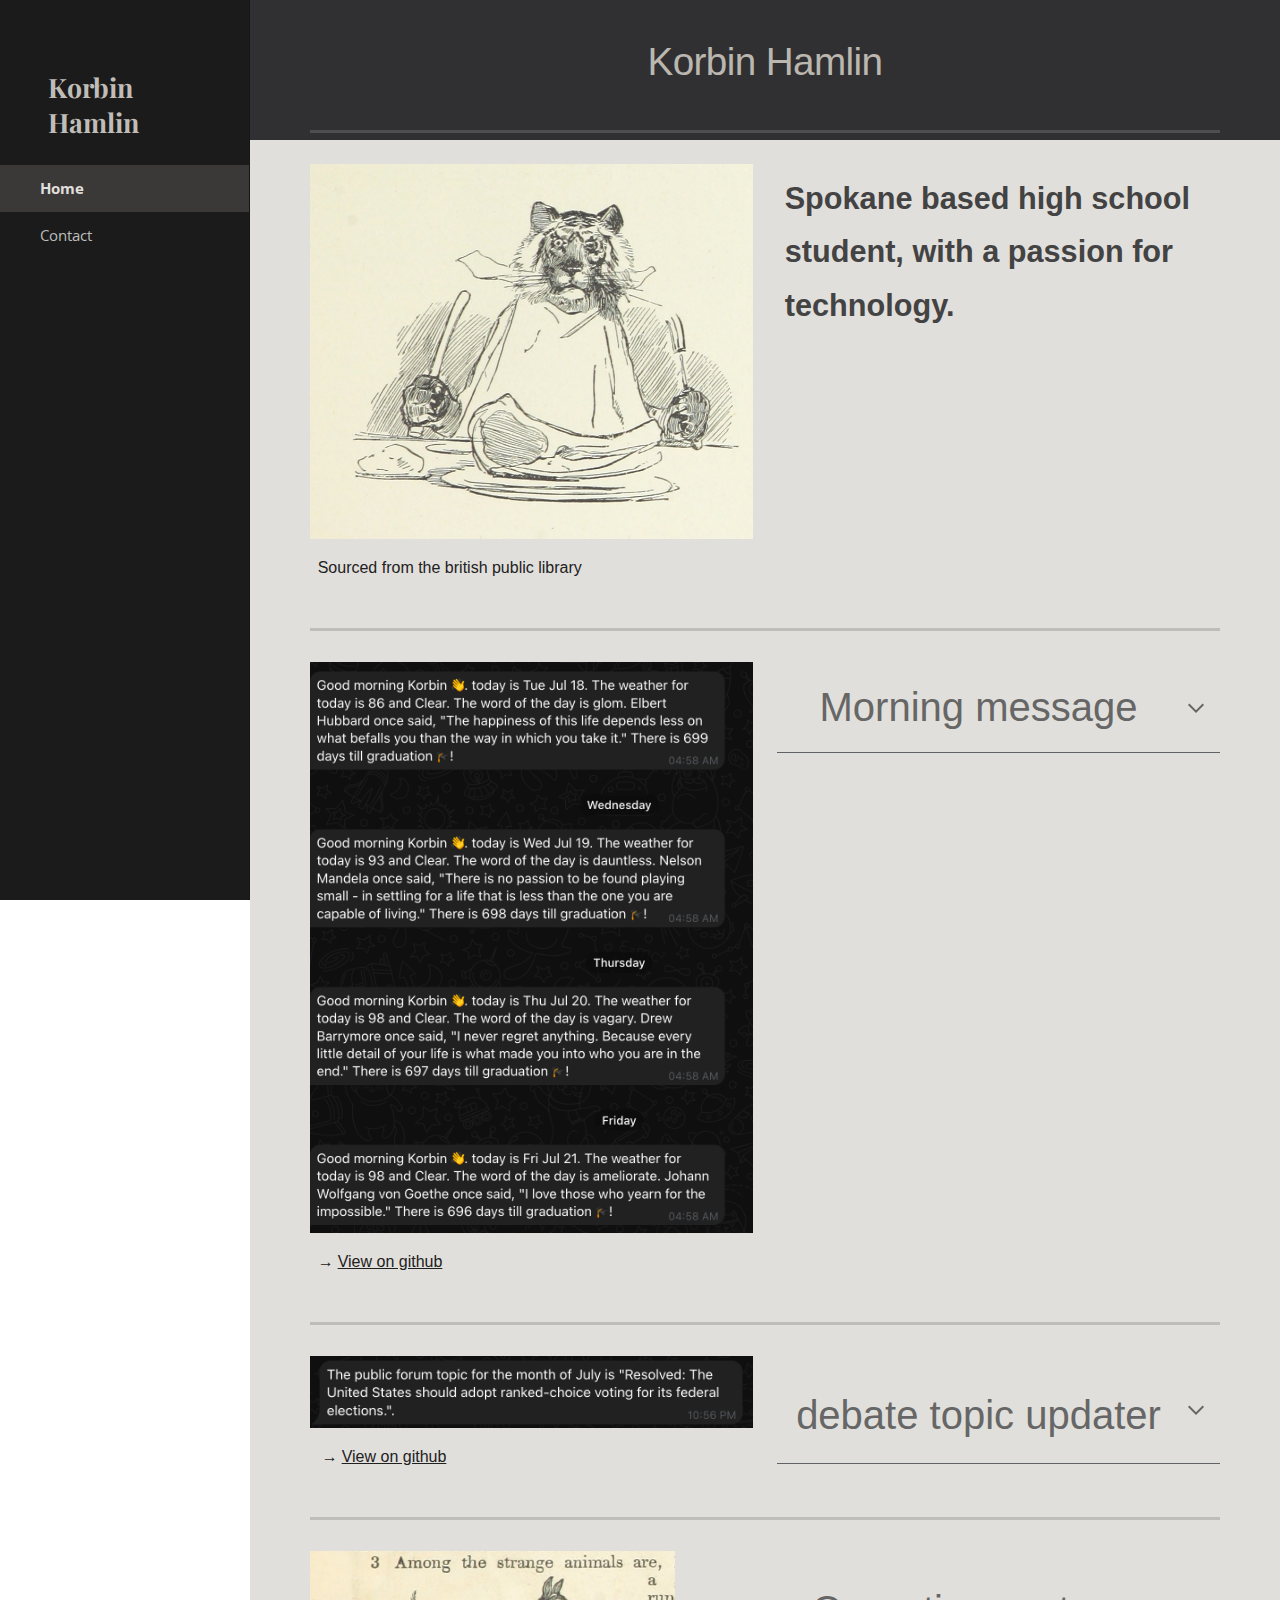
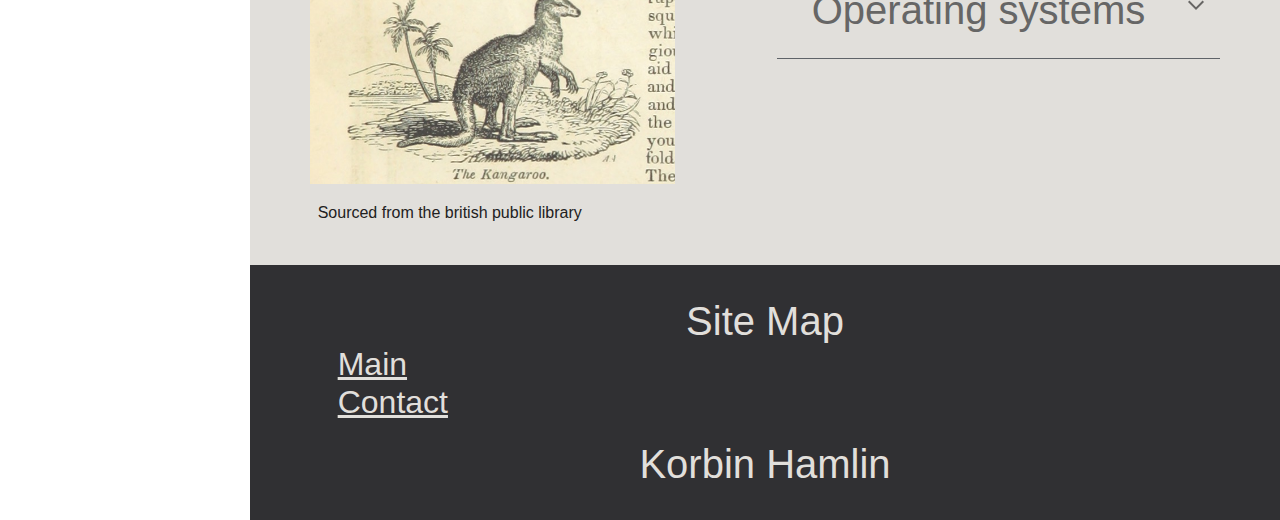
==== index.html @ b3e015a4 "Add files via upload" ====
<!DOCTYPE html><html lang="en"><head><meta charset="utf-8"><script nonce="QkEw50yRFJrj_qGy0PtlRA">var DOCS_timing={}; DOCS_timing['sl']=new Date().getTime();</script><script nonce="QkEw50yRFJrj_qGy0PtlRA">function _DumpException(e) {throw e;}</script><script nonce="QkEw50yRFJrj_qGy0PtlRA">_docs_flag_initialData={"docs-ails":"docs_warm","docs-fwds":"docs_nf","docs-crs":"docs_crs_nfd","docs-fe-re":3,"docs-fl":1,"docs-l1lc":7,"docs-l1lm":"unknown","docs-l2lc":7,"docs-l2lm":"unknown","docs-l2t":0,"docs-lsd":4,"docs-orl":9,"docs-shdn":1,"docs-tfh":"","docs-eett":true,"info_params":{"token":"AHL0AtItfT0dDn32MXlxaCGWWNRprXtDMA:1690255456946"},"docs-eaodwm":false,"docs-easedm":false,"docs-bbmdwm":false,"docs-edatadm":false,"docs-ehldrdm":false,"docs-emhdwm":false,"docs-empdwm":false,"docs-eppdm":false,"docs-erdwm":false,"docs-erspdm":false,"docs-esdodwm":false,"docs-esfdm":false,"docs-escp":false,"docs-euddwm":false,"uls":"{\"langs\":[\"en\"],\"itcs\":[\"en-t-k0-und\",\"en-t-k0-dvorak\",\"en-t-i0-und\",\"en-t-i0-handwrit\",\"zh-t-i0-pinyin\"],\"override\":\"\",\"selected\":\"en-t-k0-und\",\"activated\":false}","customer_type":"ND","scotty_upload_url":"/upload/sites/resumable","docs-net-udmi":500000,"docs-net-udpt":40000,"docs-net-udur":"/upload/blob/sites","docs-net-usud":true,"docs-obsImUrl":"https://ssl.gstatic.com/docs/common/netcheck.gif","docs-efrsde":false,"docs-text-ewf":true,"docs-wfsl":["ca","da","de","en","es","fi","fr","it","nl","no","pt","sv"],"docs-efpsf":true,"docs-ejsfawf":false,"docs-eksfawf":false,"docs-edfn":true,"docs-efpsp":true,"docs-localstore-eidsilfm":false,"docs-ecfdsfj":false,"docs-esreff":false,"docs-ecuach":false,"docs-cclt":2033,"docs-ecci":true,"docs-esi":false,"docs-api-keys":{},"buildLabel":"atari_2023.28-Tue-0500_RC00","docs-show_debug_info":false,"ondlburl":"//docs.google.com","drive_url":"//drive.google.com","app_url":"https://sites.google.com/","docs-itrf":false,"docs-gsmd":"","docs-icdmt":["image/png","image/jpeg"],"docs-mip":50000000,"docs-mif":1000,"docs-msid":32767,"docs-eatt":false,"docs-emid":false,"docs-mib":50000000,"docs-mid":2048,"docs-rid":1024,"docs-sup":"","docs-seu":"https://sites.google.com/d/1aXHJ8-uOlS3ecCoDitO3s403tGswtVCD/edit","docs-crp":"/d/1aXHJ8-uOlS3ecCoDitO3s403tGswtVCD/p/1BcI_AtS8Uqakjz27dVhOncCJAaKJ6njY/takeout","docs-crq":"siteRevision\u003d1\u0026pageRevision\u003d1\u0026token\u003dAOCVETcbVGIMPVsba5jH3te9llx3jSYnrYUsm5YqqpgAKmgOo04_b7WMsU72T0C_EQ5uhSF8EKd0R4lVkr1pIBdkymxyc_4Oh8u4BZAhFTGmlm4g9bJKzcC6kJ6jI8Uk8mQZRZmL62GXOWc%3D\u0026isHead\u003dtrue\u0026placeAllImagesInSiteDir\u003dfalse","docs-ucd":"docs.usercontent.google.com","docs-uptc":["lsrp","noreplica","tam","ntd","ths","ouid","ca","sh","sle","dl","hi","hi_ext","usp","urp","utm_source","utm_medium","utm_campaign","utm_term","utm_content"],"docs-doddn":"","docs-uddn":"","docs-cwsd":"","docs-spdy":false,"xdbcfAllowHostNamePrefix":true,"xdbcfAllowXpc":false,"docs-dbctc":false,"docs-ebctcio":false,"docs-ecid":false,"docs-iror":false,"docs-epq":false,"docs-gsoil":"docs_gsabs","docs-ilbefsd":false,"docs-lbefm":0,"docs-lbesty":0,"docs-thtea":false,"docs-tdc":"[{\"id\":\"0:Basics\",\"name\":\"Basics\",\"deletedIds\":[]},{\"id\":\"0:Brochures\",\"name\":\"Brochures \\u0026 newsletters\",\"deletedIds\":[]},{\"id\":\"0:Calendars\",\"name\":\"Calendars \\u0026 schedules\",\"deletedIds\":[]},{\"id\":\"0:Business\",\"name\":\"Contracts, onboarding, and other forms\",\"deletedIds\":[]},{\"id\":\"0:Finance\",\"name\":\"Finance \\u0026 accounting\",\"deletedIds\":[]},{\"id\":\"0:Letters\",\"name\":\"Letters\",\"deletedIds\":[]},{\"id\":\"0:Reports\",\"name\":\"Reports \\u0026 proposals\",\"deletedIds\":[]},{\"id\":\"0:Planners\",\"name\":\"Trackers\",\"deletedIds\":[]},{\"id\":\"Unparented\",\"name\":\"Uncategorized\",\"deletedIds\":[\"0:NoTemplateCategories\"]}]","docs-ttt":0,"docs-tcdtc":"[]","docs-mtdl":500,"docs-ividtg":false,"docs-tdcp":0,"docs-tdvc":false,"docs-tmbp":false,"docs-hetsdd":false,"docs-hetsdiaow":false,"docs-edt":true,"docs-tintd":false,"docs-tafl":true,"docs-erdiiv":false,"docs-eqspdc":false,"docs-ecei":false,"docs-acap":["docs.security.access_capabilities",1,1,1,1,1,1,1,1,1,1,1,1,1,1,1,0,1,1,0,0,0,0,0],"docs-ci":"1aXHJ8-uOlS3ecCoDitO3s403tGswtVCD","docs-eccfs":false,"docs-eefufd":false,"docs-eco":false,"docs-ndt":"Untitled site","docs-prn":"Google Sites","docs-een":false,"docos-enmafo":false,"docs-as":"","docs-etdimo":false,"docs-mdck":"","docs-mriim":1800000,"docs-eccbs":false,"docs-rlmp":true,"docs-mmpt":9000,"docs-erd":false,"docs-erfar":false,"docs-ensb":false,"docs-ddts":false,"docs-uootuns":false,"docs-amawso":false,"docs-ofmpp":false,"docs-anlpfdo":false,"docs-eslars":true,"docs-eem":false,"docs-phe":"","docs-glu":"","docs-wsu":"","docs-wsup":"","docs-sccfo":"PROD","docs-edim":false,"docs-fse":"","docs-eispbsf":false,"docs-pid":"112117348941214546216","docs-eedmlf":false,"docs-emmda":false,"docs-ricocpb":false,"docs-rdowr":false,"docs-effnp":false,"docs-cttmtbr":0,"docs-eaaswoc":false,"docs-edlo":false,"docs-cttmteq":0,"docos-edces":false,"docs-dec":false,"docs-eiasrpu":false,"docs-ectt":false,"docs-ebbouf":false,"docs-ecgd":false,"docs-pcfloc":false,"docs-dsps":false,"docs-hft":"","docs-ececs":false,"docs-ecurf":false,"docs-efsii":false,"docs-elcfd":false,"docs-edmitm":false,"docs-enjec":false,"server_time_ms":1690255456949,"gaia_session_id":"","app-bc":"#3f51b5","enable_iframed_embed_api":false,"docs-isb":false,"docs-agdc":false,"docs-anddc":true,"docs-adndldc":false,"docs-dhnap":"sites.google.com","docs-ds":"https","docs-clibs":1,"docs-cirts":0,"docs-cide":true,"docs-cn":"","docs-dprfo":false,"docs-ddt":"","docs-dom":false,"docs-epbqbl":true,"docs-ecer":false,"docs-ecir":true,"docs-ecssl":false,"docs-ecssi":false,"docs-ecped":false,"docs-ecprgba":false,"docos-ectc":false,"docs-ecccer":false,"docs-eccc":true,"docs-edpq":false,"docs-edamc":false,"docs-edomic":false,"docos-eddltc":true,"docos-edcab":true,"docs-eddm":false,"docos-edii":false,"docs-edsi":false,"kix-edrat":false,"kix-edratv2":false,"docs-eehlb":false,"docs-reiie":true,"docs-efnpi":false,"docs-fwd":false,"docs-eibu":true,"docs-eibs":true,"docs-eiecr":true,"docs-eimlfh":false,"docs-eiemu":false,"docs-eipce":false,"docs-eir":false,"docs-eksdm":false,"docs-elds":false,"docs-emp":false,"docs-emv2":false,"docs-eoso":true,"docs-epmi":false,"docs-eph":false,"docs-epat":true,"docs-net-erseh":false,"docs-ersd":false,"docs-esbws":false,"docs-eswwu":false,"docs-eszks":false,"docs-ete":false,"docs-eud":false,"docs-euqbp":false,"docs-eusca":false,"docs-edmrummi":false,"docs-ekwb":false,"docs-ewep":false,"docs-ewlip":false,"docs-extcd":false,"docs-net-ehfeb":false,"docs-hcwidu":true,"docs-ipmmp":true,"docs-ipuv":true,"docs-tdd":false,"docs-plimif":20.0,"docs-rgifem":true,"docs-sptm":true,"docs-ssi":false,"docs-eslin":false,"docs-uoci":"","docs-wia":"MORE_ICONS","docs-fsu":"www.google.com/tools/feedback","docs-gth":"","docs-ndsom":[],"docs-dm":"application/vnd.google-apps.drive-sdk.897606708560","docs-sdsom":[],"docs-po":"https://sites.google.com","docs-to":"https://sites.google.com","docs-egit":false,"opmbs":50000000,"opmpd":7071,"opbu":"https://docs.google.com/picker","docs-pe":1,"opru":"https://sites.google.com/relay.html","opdu":true,"ophi":"atari","opst":"","opuci":"","docs-eopiiv2":true,"projector_base_url":"//drive.google.com","docs-drk":[],"docs-erkpp":false,"docs-erkfsu":true,"docs-pn":191,"docs-ct":"s","docs-rn":619139189,"docs-idu":false,"docs-cpv":1,"docs-hecud":false,"docs-heoi":false,"docs-urouih":false,"docs-alu":"https://myaccount.google.com/language","docs-hue":"totorocorgi2007@gmail.com","docs-ect":true,"docs-cpks":["[\"23332d9e08782d5d\",\"AAVFbsF9wasE3tgvfuKuEt10leoGagv8Hz8fsT5HT6oqQHa9COcIOUhr6Yr5xqY/iZMjwQnHzcm3\"]","[\"4a16dba14db666dc\",\"AK2fzyDgrSN48/Npy2ipbykDK5tC63qMjs6xfp0+vssyH0dzJGVJXdrnHWFYmfmVgeYH0Uf74gzj\"]"],"docs-hasid":"Sites","docs-hdod":"sites.google.com","docs-ceil":true,"docs-eflh":false,"docs-ehci":false,"docs-hdck":"AIzaSyCF97XfLoejM9NhWDAZeOcjC6kOEsEmv6A","docs-hucs":true,"docs-hufcm":false,"docs-hunca":false,"docs-cbrs":50,"docs-caru":"https://clients6.google.com","docs-cbau":"https://drive.google.com","docs-cfru":"https://lh3.google.com","docs-ctak":"AIzaSyAWGrfCCr7albM3lmCc937gx4uIphbpeKQ","docs-cgav":0,"docs-cci":2,"docs-gap":"/drive/v2internal","jobset":"prod","docs-nad":"sites.google.com","docs-ccwt":80,"docs-epcc":false,"docs-ut":0,"docs-sol":false,"docs-dvs":1,"docs-dac":1,"docs-ilbrc":true,"docs-dlpe":false,"docs-eirj":false,"docs-erre":true,"docs-epvh":true,"docs-erfm":true,"enable_omnibox":true,"docs-eqam":false,"docs-euaool":false,"docs-eua":false,"docs-ebfgf":false,"docs-uahnt":"","docs-esap":true,"docs-efib":false,"docs-se":false,"docs-eaa":true,"docs-eaaw":false,"docs-eecs":false,"docs-eisib":true,"docs-emtr":false,"docs-dafjera":false,"docs-daflia":false,"docs-dafgfma":false,"docs-fta-fnrhci":false,"docs-essu":true,"atari-emtpr":false,"atari-ebidm":true,"atari-ebids":true,"atari-edtm":true,"atari-eibrm":false,"atari-ectm":false,"atari-ects":false,"atari-ebam":true,"docs-text-elei":false,"docs-text-usc":true,"atari-bae":true,"docs-text-emmkc":false,"docs-text-etsrdpn":false,"docs-text-etsrds":false,"docs-text-erdfs":false,"docs-text-encps":false,"docs-text-endes":false,"docs-text-etocls":false,"docs-text-escpv":false,"docs-text-efts":false,"docs-text-ecfs":false,"docs-text-evs":false,"docs-text-echs":false,"docs-text-eessips":false,"docs-text-eesss":false,"docs-text-edctzs":false,"docs-text-eetxpc":false,"docs-text-eetxp":false,"docs-text-lns":false,"docs-text-edhcfs":false,"docs-text-ertkmcp":true,"docs-text-ettctvs":false,"docs-text-etb":false,"docs-text-esbefr":false,"docs-text-ipi":false,"docs-etshc":false,"docs-text-tbcb":2.0E7,"docs-text-ftls":true,"docs-efsmsdl":false,"docs-euoftm":false,"docs-text-etof":false,"docs-etbe":false,"docs-text-ehlb":false,"docs-text-epa":true,"docs-text-ecls":true,"docs-text-dwit":false,"docs-text-enbcr":false,"docs-text-svofc":false,"atari-ofdu":"https://docs.google.com/picker?protocol\u003dgadgets\u0026parent\u003dhttps://sites.google.com/relay.html\u0026hostId\u003datari-fonts\u0026title\u003dFonts\u0026hl\u003den\u0026newDriveView\u003dtrue\u0026origin\u003dhttps://sites.google.com\u0026navHidden\u003dtrue\u0026multiselectEnabled\u003dtrue\u0026selectButtonLabel\u003dOK\u0026nav\u003d((%22fonts%22))","atari-jefp":"/_/jserror","enable_csi":false,"csi_service_name":"","docs-jepp":"/_","docs-fpid":104240,"docs-enable_feedback_svg":true,"docs-hauc":true,"docs-huogmb":true,"docs-eeii":false,"docs-eldi":false,"docs-dli":false,"docs-liap":"/logImpressions","ilcm":{"eui":"AHKXmL3B60c2k-9nIpOmKRIquNh5qwSiaP7LIPmHSDCFK4IPq_9p3N632KFAN_wCG7AR0xG_x0-x","je":1,"sstu":1690255456956692,"si":"COTh3aD0qIADFSHQSgAdx6EFBw","gsc":null,"ei":[5703839,5704621,5706832,5706836,5707711,5724153,5734412,5735806,5737254,5737800,5738529,5740814,5743124,5746992,5747261,5748029,5751766,5752694,5753329,5754229,5758823,5760348,5762259,5764268,5765551,5766777,5767851,5770435,5773678,5774094,5774347,5774852,5776517,5776917,5777194,5783801,5784987,5788745,5791782,5792684,5796152,14101306,14101502,14101510,14101534,48966122,49372443,49375322,49376001,49378889,49451559,49453045,49453794,49472071,49512373,49612431,49622831,49623181,49624080,49644023,49687383,49703408,49765382,49816165,49822929,49823172,49824163,49839579,49842863,49924714,49926261,49979666,50082748,50095767,50109706,50127540,50166959,50168315,50266230,50291080,50293696,50297084,50320300,50322323,50347762,50360904,50458175,50468101,50492350,50520321,50533184,50554493,50580252,50601673,50606355,70977028,71024178,71080592,71085249,71086402,71102122,71151640],"crc":0,"cvi":[]},"docs-ccdil":false,"docs-eil":true,"docs-eoi":false,"docs-ema":true,"docs-emi":true,"docs-eeytpgc":true,"docs-feytpgc":false,"docs-nrfd":false,"docs-nrfdm2":false,"docs-efypr":true,"docs-eyprp":true,"docs-dcr":false,"docs-saww":false,"docs-eytpgcv":0,"docs-jscb":false}; _docs_flag_cek='Qmfi6rLI29KO0va2asO9dg\x3d\x3d'; if (window['DOCS_timing']) {DOCS_timing['ifdld']=new Date().getTime();}</script><meta name="viewport" content="width=device-width, initial-scale=1"><meta http-equiv="X-UA-Compatible" content="IE=edge"><meta name="referrer" content="strict-origin-when-cross-origin"><link rel="icon" href="https://ssl.gstatic.com/atari/images/public/favicon.ico"><meta name="robots" content="noindex"><link href="https://fonts.googleapis.com/css?family=Playfair%20Display%3A400%2C700%2C900%7COpen%20Sans%3A400%2C400italic%2C600%2C600italic%2C700%2C700italic&display=swap" rel="stylesheet" nonce="X_4CCI9vH0y_tRNvkrFloA"><link href="https://fonts.googleapis.com/css?family=Google+Sans_old:400,500|Roboto:300,400,500,700|Source+Code+Pro:400,700&display=swap" rel="stylesheet" nonce="X_4CCI9vH0y_tRNvkrFloA"><style nonce="X_4CCI9vH0y_tRNvkrFloA">@media only screen and (max-width: 479px){.puwcIf{font-size: 20.0pt;}}@media only screen and (min-width: 480px) and (max-width: 767px){.puwcIf{font-size: 22.0pt;}}@media only screen and (min-width: 768px) and (max-width: 1279px){.puwcIf{font-size: 24.0pt;}}@media only screen and (min-width: 1280px){.puwcIf{font-size: 24.0pt;}}@media only screen and (max-width: 479px){.Rn3Z1b{font-size: 23.0pt;}}@media only screen and (min-width: 480px) and (max-width: 767px){.Rn3Z1b{font-size: 27.0pt;}}@media only screen and (min-width: 768px) and (max-width: 1279px){.Rn3Z1b{font-size: 30.0pt;}}@media only screen and (min-width: 1280px){.Rn3Z1b{font-size: 30.0pt;}}@media only screen and (max-width: 479px){.jwAKzb{font-size: 19.0pt;}}@media only screen and (min-width: 480px) and (max-width: 767px){.jwAKzb{font-size: 21.0pt;}}@media only screen and (min-width: 768px) and (max-width: 1279px){.jwAKzb{font-size: 23.0pt;}}@media only screen and (min-width: 1280px){.jwAKzb{font-size: 23.0pt;}}@media only screen and (max-width: 479px){.ZA9Nm{font-size: 19.0pt;}}@media only screen and (min-width: 480px) and (max-width: 767px){.ZA9Nm{font-size: 21.0pt;}}@media only screen and (min-width: 768px) and (max-width: 1279px){.ZA9Nm{font-size: 22.0pt;}}@media only screen and (min-width: 1280px){.ZA9Nm{font-size: 22.0pt;}}</style><style nonce="X_4CCI9vH0y_tRNvkrFloA">.VIpgJd-TzA9Ye-eEGnhe{position:relative;display:-moz-inline-box;display:inline-block}* html .VIpgJd-TzA9Ye-eEGnhe{display:inline}*:first-child+html .VIpgJd-TzA9Ye-eEGnhe{display:inline}/*! normalize.css v2.1.1 | MIT License | git.io/normalize */article,aside,details,figcaption,figure,footer,header,hgroup,main,nav,section,summary{display:block}audio,canvas,video{display:inline-block}audio:not([controls]){display:none;height:0}[hidden]{display:none}html{font-family:sans-serif;-ms-text-size-adjust:100%;-webkit-text-size-adjust:100%}body{margin:0}a:focus{outline:thin dotted}a:active,a:hover{outline:0}h1{font-size:2em;margin:.67em 0}abbr[title]{border-bottom:1px dotted}b,strong{font-weight:bold}dfn{font-style:italic}hr{box-sizing:content-box;height:0}mark{background:#ff0;color:#000}code,kbd,pre,samp{font-family:monospace,serif;font-size:1em}pre{white-space:pre-wrap}q{quotes:"\201C" "\201D" "\2018" "\2019"}small{font-size:80%}sub,sup{font-size:75%;line-height:0;position:relative;vertical-align:baseline}sup{top:-.5em}sub{bottom:-.25em}img{border:0}svg:not(:root){overflow:hidden}figure{margin:0}fieldset{border:1px solid #c0c0c0;margin:0 2px;padding:.35em .625em .75em}legend{border:0;padding:0}button,input,select,textarea{font-family:inherit;font-size:100%;margin:0}button,input{line-height:normal}button,select{text-transform:none}button,html input[type="button"],input[type="reset"],input[type="submit"]{-webkit-appearance:button;cursor:pointer}button[disabled],html input[disabled]{cursor:default}input[type="checkbox"],input[type="radio"]{box-sizing:border-box;padding:0}input[type="search"]{-webkit-appearance:textfield;box-sizing:content-box}input[type="search"]::-webkit-search-cancel-button,input[type="search"]::-webkit-search-decoration{-webkit-appearance:none}button::-moz-focus-inner,input::-moz-focus-inner{border:0;padding:0}textarea{overflow:auto;vertical-align:top}table{border-collapse:collapse;border-spacing:0}group,row,tile{display:block}.XKSfm-Sx9Kwc,.XKSfm-Sx9Kwc-xJ5Hnf{z-index:110}.kcE5c{--mdc-dialog-z-index:5000!important}html{height:100%}body{height:100%;padding:0}.fktJzd *,.fktJzd *:before,.fktJzd *:after{-webkit-box-sizing:border-box;-webkit-box-sizing:border-box;box-sizing:border-box}.LS81yb,.oKdM2c{width:100%;margin-top:0;margin-bottom:0;max-width:1280px;*zoom:1}.LS81yb{padding-left:5px;padding-right:5px}.JNdkSc,.jXK9ad,.oaCj6d{-webkit-box-sizing:border-box;box-sizing:border-box;display:inline-block;padding-left:0;padding-right:0;position:relative;vertical-align:top;width:100%}.jXK9ad-SmKAyb{width:100%}.vB4mjb{-webkit-box-align:center;-webkit-align-items:center;align-items:center;height:64px;display:-webkit-box;display:-webkit-flex;display:flex;-webkit-box-pack:center;-webkit-justify-content:center;justify-content:center;padding:0 12px;width:100%}.jCzMm{overflow:hidden;overflow-wrap:break-word}@media only screen and (max-width:479px){.vB4mjb{height:48px;padding:0 6px}.vB4mjb.phf0q{-webkit-box-orient:vertical;-webkit-box-direction:normal;-webkit-flex-direction:column;flex-direction:column;height:96px}.jCzMm{margin-top:4px;margin-bottom:12px;overflow:hidden;text-align:center;text-overflow:ellipsis;white-space:nowrap;width:100%}.vKRmoe{margin-bottom:8px}.vB4mjb .vKRmoe{padding-left:0}}.vKRmoe{display:-webkit-box;display:-webkit-flex;display:flex;padding-left:23px}.cc0d9d{-webkit-box-flex:0;-webkit-flex:0;flex:0;position:relative;margin-top:10px;display:-webkit-box;display:-webkit-flex;display:flex;-webkit-box-orient:horizontal;-webkit-box-direction:normal;-webkit-flex-direction:row;flex-direction:row;-webkit-box-pack:center;-webkit-justify-content:center;justify-content:center;-webkit-box-align:center;-webkit-align-items:center;align-items:center}.ZbQFKd{height:10px;width:10px;margin:0 4px;background-color:rgb(189,193,198);border-radius:50%;display:inline-block;-webkit-transition:background-color .6s ease,width .4s ease-in-out,height .4s ease-in-out;transition:background-color .6s ease,width .4s ease-in-out,height .4s ease-in-out}.ZbQFKd.iBBDgd{height:0;width:0;margin:0}.ZbQFKd.qIwn1b{height:8px;width:8px}.ZbQFKd.kshb5{height:6px;width:6px}.dVFkob{-webkit-box-flex:0;-webkit-flex:0 1 1.2em;flex:0 1 1.2em;height:1.2em;overflow:hidden;padding:0 8px;text-align:center;display:-webkit-box;display:-webkit-flex;display:flex;-webkit-box-pack:center;-webkit-justify-content:center;justify-content:center;-webkit-box-orient:vertical;-webkit-box-direction:normal;-webkit-flex-direction:column;flex-direction:column;margin-top:10px;position:relative;font-size:9pt}.Ecdcnc{overflow:hidden;position:relative;text-overflow:ellipsis;white-space:nowrap}.L6cTce{display:none!important}::-webkit-scrollbar{height:16px;overflow:visible;width:16px}::-webkit-scrollbar-button{height:0;width:0}::-webkit-scrollbar-track{background-clip:padding-box;border:solid transparent;border-width:0 0 0 4px}::-webkit-scrollbar-track:horizontal{border-width:4px 0 0}::-webkit-scrollbar-track:hover{background-color:rgba(0,0,0,.05);-webkit-box-shadow:inset 1px 0 0 rgba(0,0,0,.1);box-shadow:inset 1px 0 0 rgba(0,0,0,.1)}::-webkit-scrollbar-track:horizontal:hover{-webkit-box-shadow:inset 0 1px 0 rgba(0,0,0,.1);box-shadow:inset 0 1px 0 rgba(0,0,0,.1)}::-webkit-scrollbar-track:active{background-color:rgba(0,0,0,.05);-webkit-box-shadow:inset 1px 0 0 rgba(0,0,0,.14),inset -1px 0 0 rgba(0,0,0,.07);box-shadow:inset 1px 0 0 rgba(0,0,0,.14),inset -1px 0 0 rgba(0,0,0,.07)}::-webkit-scrollbar-track:horizontal:active{-webkit-box-shadow:inset 0 1px 0 rgba(0,0,0,.14),inset 0 -1px 0 rgba(0,0,0,.07);box-shadow:inset 0 1px 0 rgba(0,0,0,.14),inset 0 -1px 0 rgba(0,0,0,.07)}.tk3N6e-qrhCuc-to915::-webkit-scrollbar-track:hover{background-color:rgba(255,255,255,.1);-webkit-box-shadow:inset 1px 0 0 rgba(255,255,255,.2);box-shadow:inset 1px 0 0 rgba(255,255,255,.2)}.tk3N6e-qrhCuc-to915::-webkit-scrollbar-track:horizontal:hover{-webkit-box-shadow:inset 0 1px 0 rgba(255,255,255,.2);box-shadow:inset 0 1px 0 rgba(255,255,255,.2)}.tk3N6e-qrhCuc-to915::-webkit-scrollbar-track:active{background-color:rgba(255,255,255,.1);-webkit-box-shadow:inset 1px 0 0 rgba(255,255,255,.25),inset -1px 0 0 rgba(255,255,255,.15);box-shadow:inset 1px 0 0 rgba(255,255,255,.25),inset -1px 0 0 rgba(255,255,255,.15)}.tk3N6e-qrhCuc-to915::-webkit-scrollbar-track:horizontal:active{-webkit-box-shadow:inset 0 1px 0 rgba(255,255,255,.25),inset 0 -1px 0 rgba(255,255,255,.15);box-shadow:inset 0 1px 0 rgba(255,255,255,.25),inset 0 -1px 0 rgba(255,255,255,.15)}::-webkit-scrollbar-thumb{background-color:rgba(0,0,0,.2);background-clip:padding-box;border:solid transparent;border-width:1px 1px 1px 6px;min-height:28px;padding:100px 0 0;-webkit-box-shadow:inset 1px 1px 0 rgba(0,0,0,.1),inset 0 -1px 0 rgba(0,0,0,.07);box-shadow:inset 1px 1px 0 rgba(0,0,0,.1),inset 0 -1px 0 rgba(0,0,0,.07)}::-webkit-scrollbar-thumb:horizontal{border-width:6px 1px 1px;padding:0 0 0 100px;-webkit-box-shadow:inset 1px 1px 0 rgba(0,0,0,.1),inset -1px 0 0 rgba(0,0,0,.07);box-shadow:inset 1px 1px 0 rgba(0,0,0,.1),inset -1px 0 0 rgba(0,0,0,.07)}::-webkit-scrollbar-thumb:hover{background-color:rgba(0,0,0,.4);-webkit-box-shadow:inset 1px 1px 1px rgba(0,0,0,.25);box-shadow:inset 1px 1px 1px rgba(0,0,0,.25)}::-webkit-scrollbar-thumb:active{background-color:rgba(0,0,0,.5);-webkit-box-shadow:inset 1px 1px 3px rgba(0,0,0,.35);box-shadow:inset 1px 1px 3px rgba(0,0,0,.35)}.tk3N6e-qrhCuc-to915::-webkit-scrollbar-thumb{background-color:rgba(255,255,255,.3);-webkit-box-shadow:inset 1px 1px 0 rgba(255,255,255,.15),inset 0 -1px 0 rgba(255,255,255,.1);box-shadow:inset 1px 1px 0 rgba(255,255,255,.15),inset 0 -1px 0 rgba(255,255,255,.1)}.tk3N6e-qrhCuc-to915::-webkit-scrollbar-thumb:horizontal{-webkit-box-shadow:inset 1px 1px 0 rgba(255,255,255,.15),inset -1px 0 0 rgba(255,255,255,.1);box-shadow:inset 1px 1px 0 rgba(255,255,255,.15),inset -1px 0 0 rgba(255,255,255,.1)}.tk3N6e-qrhCuc-to915::-webkit-scrollbar-thumb:hover{background-color:rgba(255,255,255,.6);-webkit-box-shadow:inset 1px 1px 1px rgba(255,255,255,.37);box-shadow:inset 1px 1px 1px rgba(255,255,255,.37)}.tk3N6e-qrhCuc-to915::-webkit-scrollbar-thumb:active{background-color:rgba(255,255,255,.75);-webkit-box-shadow:inset 1px 1px 3px rgba(255,255,255,.5);box-shadow:inset 1px 1px 3px rgba(255,255,255,.5)}.tk3N6e-qrhCuc-xTH6G::-webkit-scrollbar-track{border-width:0 1px 0 6px}.tk3N6e-qrhCuc-xTH6G::-webkit-scrollbar-track:horizontal{border-width:6px 0 1px}.tk3N6e-qrhCuc-xTH6G::-webkit-scrollbar-track:hover{background-color:rgba(0,0,0,.035);-webkit-box-shadow:inset 1px 1px 0 rgba(0,0,0,.14),inset -1px -1px 0 rgba(0,0,0,.07);box-shadow:inset 1px 1px 0 rgba(0,0,0,.14),inset -1px -1px 0 rgba(0,0,0,.07)}.tk3N6e-qrhCuc-xTH6G.tk3N6e-qrhCuc-to915::-webkit-scrollbar-track:hover{background-color:rgba(255,255,255,.07);-webkit-box-shadow:inset 1px 1px 0 rgba(255,255,255,.25),inset -1px -1px 0 rgba(255,255,255,.15);box-shadow:inset 1px 1px 0 rgba(255,255,255,.25),inset -1px -1px 0 rgba(255,255,255,.15)}.tk3N6e-qrhCuc-xTH6G::-webkit-scrollbar-thumb{border-width:0 1px 0 6px}.tk3N6e-qrhCuc-xTH6G::-webkit-scrollbar-thumb:horizontal{border-width:6px 0 1px}::-webkit-scrollbar-corner{background:transparent}body::-webkit-scrollbar-track-piece{background-clip:padding-box;background-color:#f5f5f5;border:solid #fff;border-width:0 0 0 3px;-webkit-box-shadow:inset 1px 0 0 rgba(0,0,0,.14),inset -1px 0 0 rgba(0,0,0,.07);box-shadow:inset 1px 0 0 rgba(0,0,0,.14),inset -1px 0 0 rgba(0,0,0,.07)}body::-webkit-scrollbar-track-piece:horizontal{border-width:3px 0 0;-webkit-box-shadow:inset 0 1px 0 rgba(0,0,0,.14),inset 0 -1px 0 rgba(0,0,0,.07);box-shadow:inset 0 1px 0 rgba(0,0,0,.14),inset 0 -1px 0 rgba(0,0,0,.07)}body::-webkit-scrollbar-thumb{border-width:1px 1px 1px 5px}body::-webkit-scrollbar-thumb:horizontal{border-width:5px 1px 1px}body::-webkit-scrollbar-corner{background-clip:padding-box;background-color:#f5f5f5;border:solid #fff;border-width:3px 0 0 3px;-webkit-box-shadow:inset 1px 1px 0 rgba(0,0,0,.14);box-shadow:inset 1px 1px 0 rgba(0,0,0,.14)}html{font-size:16px}ul,ul ul{list-style-type:square}.yaqOZd,.IFuOkc{background-size:cover;display:table;position:relative;table-layout:fixed;width:100%}@media only screen and (max-width:767px){.yaqOZd,.IFuOkc{padding-bottom:0;padding-top:0}}@media only screen and (min-width:768px){.yaqOZd:not(.LB7kq):not(.WxWicb){padding-bottom:1.5rem;padding-top:1.5rem}}.yaqOZd:before,.IFuOkc:before,.IFuOkc:after,.zfr3Q:before,.baZpAe:before{bottom:0;content:"";display:none;left:0;pointer-events:none;position:absolute;right:0;top:0}.nyKByd .IFuOkc:before{background-color:rgb(33,33,33);opacity:0;display:block}.tpmmCb .IFuOkc:before{background-color:rgb(255,255,255);opacity:0;display:block}.IFuOkc{display:table-cell;height:100%;left:0;pointer-events:none;position:absolute;top:0;width:100%}.WFZZBb .jXK9ad{vertical-align:middle}.cJgDec .aw5Odc,.cJgDec .dhtgD:hover,.cJgDec .dhtgD:visited{color:inherit}.LB7kq .aw5Odc,.LB7kq .dhtgD:hover,.LB7kq .dhtgD:visited{color:inherit}.mYVXT{display:table-cell;vertical-align:middle;width:100%}.nku4ae{max-width:1184px;margin:auto}.nku4ae.U5PNae{max-width:752px;margin:auto}.zfr3Q{-webkit-font-variant-ligatures:none;font-variant-ligatures:none;margin:0;outline:none;position:relative}.zfr3Q[dir=rtl]{text-align:right}.TMjjoe:not(.TYR86d){display:block}.qM9fHf{background-color:rgba(0,0,0,.06);font-family:"Source Code Pro","monospace";font-weight:400}.s1gOZb{background-color:rgba(0,0,0,.06);border:1px solid rgba(255,255,255,.12);border-radius:3px;margin:12px 0 0 0;padding:5px}.FVr0A code{font-family:"Source Code Pro","monospace"}.zfr3Q.FVr0A{line-height:1.4;margin:0}.yaqOZd .zfr3Q:first-child,.zfr3Q:first-child,.BKnRcf:first-child,.UVNKR:first-child,.n8H08c .TYR86d:first-child{margin-top:0;padding-top:0}.yaqOZd .aP9Z7e:first-child+.zfr3Q,.aP9Z7e:first-child+.zfr3Q{margin-top:0;padding-top:0}.yaqOZd .aP9Z7e:first-child,.aP9Z7e:first-child{margin-bottom:0}.yaqOZd .zfr3Q:last-child,.zfr3Q:last-child,.BKnRcf:last-child,.UVNKR:last-child,.n8H08c .TYR86d:last-child{margin-bottom:0;padding-bottom:0}.n8H08c{padding-left:20px}.n8H08c,.n8H08c .n8H08c,.n8H08c .TYR86d{margin:6px 0 0 0}.zfr3Q{text-decoration:inherit;color:inherit;font-size:inherit;font-style:inherit;font-weight:inherit}.dhtgD{color:inherit;font-size:inherit;font-style:inherit;font-weight:inherit;text-decoration:underline}.aw5Odc{color:inherit}.dhtgD.rXJpyf,.dhtgD.rXJpyf:hover{color:inherit}a.chg4Jd:focus{outline:0;box-shadow:0 0 0 2px rgb(66,133,244),0 0 0 3px rgba(255,255,255,.8)}a.chg4Jd.HB1eCd-X3SwIb-hSRGPd:focus,a.chg4Jd.HB1eCd-X3SwIb-hSRGPd-di8rgd-KBDgbd:focus{box-shadow:none}a.HB1eCd-X3SwIb-hSRGPd-di8rgd-KBDgbd{padding:2px;margin:-2px}a.HB1eCd-X3SwIb-hSRGPd-di8rgd-KBDgbd:focus{border:1px dashed;padding:1px}a.HB1eCd-X3SwIb-hSRGPd{padding:2px!important;margin:-2px -2px -2px 4px}a.HB1eCd-X3SwIb-hSRGPd:focus{border:1px dashed;padding:1px!important}::-webkit-scrollbar{-webkit-border-radius:100px;background-color:rgba(0,0,0,0);width:9px}::-webkit-scrollbar-thumb{-webkit-border-radius:100px;background:rgba(0,0,0,.2)}::-webkit-scrollbar-thumb:hover{-webkit-border-radius:100px;background:rgba(0,0,0,.35)}::-webkit-scrollbar-thumb:active{-webkit-border-radius:4px;background:rgba(0,0,0,.45)}.Zjiec:before,.YTv4We:before,.j10yRb:before{bottom:0;content:"";display:none;left:0;pointer-events:none;position:absolute;right:0;top:0}.PsKE7e,.I35ICb>a{color:inherit;font-size:inherit;font-style:inherit;font-weight:inherit}.PsKE7e,.I35ICb>a{text-decoration:inherit}.IKA38e{padding-right:12px}.I35ICb{position:relative}.hDrhEe{padding-left:12px;vertical-align:middle}.aJHbb{cursor:pointer;overflow:hidden}.aJHbb:focus{outline:0}.JzO0Vc{width:250px}.jYxBte{list-style-type:none;margin:0;padding:0}.jYxBte ul{list-style-type:none;padding-left:0}.PsKE7e,.aJHbb{display:block;position:relative;text-overflow:ellipsis;white-space:nowrap}.Zjiec{cursor:pointer;position:relative;text-decoration:none;z-index:20}.Zjiec>span{color:inherit;display:block;outline:none;overflow:hidden;position:relative;text-overflow:ellipsis}.YTv4We{color:white;cursor:pointer;height:55px;outline:none;padding:16px 12px;width:48px}.YTv4We:before{height:32px;left:8px;top:12px;width:32px}.j10yRb{bottom:50%;cursor:pointer;display:inline-block;height:24px;left:-36px;outline:none;padding-left:12px;position:absolute;-webkit-transform:translateY(50%);transform:translateY(50%);vertical-align:middle;width:36px}.j10yRb:before{left:12px}.YTv4We.chg4Jd:focus:before,.j10yRb.chg4Jd:focus:before{color:white;display:block;border-style:solid;border-width:1px}.ZXW7w{opacity:.26}.wFCWne{-webkit-transition:-webkit-transform .45s cubic-bezier(.4,0,.2,1);transition:-webkit-transform .45s cubic-bezier(.4,0,.2,1);transition:transform .45s cubic-bezier(.4,0,.2,1);transition:transform .45s cubic-bezier(.4,0,.2,1),-webkit-transform .45s cubic-bezier(.4,0,.2,1);height:24px;width:24px}.hlJH0,.HBu6N,.cLAGQe{-webkit-transition:-webkit-transform .45s cubic-bezier(.4,0,.2,1);transition:-webkit-transform .45s cubic-bezier(.4,0,.2,1);transition:transform .45s cubic-bezier(.4,0,.2,1);transition:transform .45s cubic-bezier(.4,0,.2,1),-webkit-transform .45s cubic-bezier(.4,0,.2,1)}.wFCWne path.HBu6N.o0iVae{-webkit-transition:all 0.45s cubic-bezier(0.4,0,0.2,1),opacity 0.45s 0.45s;transition:all 0.45s cubic-bezier(0.4,0,0.2,1),opacity 0.45s 0.45s}.wFCWne.o0iVae{-webkit-transform:rotate(90deg);transform:rotate(90deg)}.o0iVae .hlJH0{-webkit-transform:rotate(45deg) translate(0,5px);transform:rotate(45deg) translate(0,5px)}.o0iVae .HBu6N{-webkit-transform:rotate(135deg);transform:rotate(135deg);opacity:0}.o0iVae .cLAGQe{-webkit-transform:rotate(135deg) translate(0,-5px);transform:rotate(135deg) translate(0,-5px)}.JzO0Vc{-webkit-transition:left .5s cubic-bezier(0.4,0,0.2,1);transition:left .5s cubic-bezier(0.4,0,0.2,1);-webkit-transition-delay:.125s;transition-delay:.125s;left:-100%;padding-top:56px}.JzO0Vc.jsnVQ{-webkit-transition-delay:0s;transition-delay:0s;-webkit-transition:left .5s cubic-bezier(0.4,0,0.2,1);transition:left .5s cubic-bezier(0.4,0,0.2,1);left:0}.IKA38e{-webkit-transition:left 0s 0.5s,opacity 0.375s 0.125s cubic-bezier(0.4,0,1,1);transition:left 0s 0.5s,opacity 0.375s 0.125s cubic-bezier(0.4,0,1,1);left:-32px;opacity:0;padding-left:36px}.JzO0Vc .IKA38e.r8s4j-R6PoUb{padding-left:36px}.JzO0Vc .IKA38e.r8s4j-ibL1re{padding-left:56px}.JzO0Vc .IKA38e.r8s4j-c5RTEf{padding-left:76px}.JzO0Vc .IKA38e.r8s4j-II5mzb{padding-left:96px}.JzO0Vc .IKA38e.r8s4j-wNfPc{padding-left:116px}.baH5ib .hDrhEe{padding-left:4px}.baH5ib .j10yRb{left:-32px}.jsnVQ .IKA38e{-webkit-transition:left 0.375s cubic-bezier(0.4,0,1,1),opacity 0.375s cubic-bezier(0.4,0,1,1);transition:left 0.375s cubic-bezier(0.4,0,1,1),opacity 0.375s cubic-bezier(0.4,0,1,1);-webkit-transition-delay:1.125s;transition-delay:1.125s;left:0;opacity:1}.jsnVQ .jYxBte>li:nth-child(1) .IKA38e{-webkit-transition-delay:.125s;transition-delay:.125s}.jsnVQ .jYxBte>li:nth-child(2) .IKA38e{-webkit-transition-delay:.175s;transition-delay:.175s}.jsnVQ .jYxBte>li:nth-child(3) .IKA38e{-webkit-transition-delay:.225s;transition-delay:.225s}.jsnVQ .jYxBte>li:nth-child(4) .IKA38e{-webkit-transition-delay:.275s;transition-delay:.275s}.jsnVQ .jYxBte>li:nth-child(5) .IKA38e{-webkit-transition-delay:.325s;transition-delay:.325s}.jsnVQ .jYxBte>li:nth-child(6) .IKA38e{-webkit-transition-delay:.375s;transition-delay:.375s}.jsnVQ .jYxBte>li:nth-child(7) .IKA38e{-webkit-transition-delay:.425s;transition-delay:.425s}.jsnVQ .jYxBte>li:nth-child(8) .IKA38e{-webkit-transition-delay:.475s;transition-delay:.475s}.jsnVQ .jYxBte>li:nth-child(9) .IKA38e{-webkit-transition-delay:.525s;transition-delay:.525s}.jsnVQ .jYxBte>li:nth-child(10) .IKA38e{-webkit-transition-delay:.575s;transition-delay:.575s}.jsnVQ .jYxBte>li:nth-child(11) .IKA38e{-webkit-transition-delay:.625s;transition-delay:.625s}.jsnVQ .jYxBte>li:nth-child(12) .IKA38e{-webkit-transition-delay:.675s;transition-delay:.675s}.jsnVQ .jYxBte>li:nth-child(13) .IKA38e{-webkit-transition-delay:.725s;transition-delay:.725s}.jsnVQ .jYxBte>li:nth-child(14) .IKA38e{-webkit-transition-delay:.775s;transition-delay:.775s}.jsnVQ .jYxBte>li:nth-child(15) .IKA38e{-webkit-transition-delay:.825s;transition-delay:.825s}.jsnVQ .jYxBte>li:nth-child(16) .IKA38e{-webkit-transition-delay:.875s;transition-delay:.875s}.jsnVQ .jYxBte>li:nth-child(17) .IKA38e{-webkit-transition-delay:.925s;transition-delay:.925s}.jsnVQ .jYxBte>li:nth-child(18) .IKA38e{-webkit-transition-delay:.975s;transition-delay:.975s}.jsnVQ .jYxBte>li:nth-child(19) .IKA38e{-webkit-transition-delay:1.025s;transition-delay:1.025s}.jsnVQ .jYxBte>li:nth-child(20) .IKA38e{-webkit-transition-delay:1.075s;transition-delay:1.075s}.oGuwee{overflow:hidden;position:relative}.VcS63b{-webkit-transition:margin-top .25s cubic-bezier(0.4,0,0.2,1);transition:margin-top .25s cubic-bezier(0.4,0,0.2,1)}.dvmRw{height:24px;width:24px}.K4B8Y,.MrYMx{-webkit-transition:-webkit-transform .25s cubic-bezier(.4,0,.2,1);transition:-webkit-transform .25s cubic-bezier(.4,0,.2,1);transition:transform .25s cubic-bezier(.4,0,.2,1);transition:transform .25s cubic-bezier(.4,0,.2,1),-webkit-transform .25s cubic-bezier(.4,0,.2,1)}svg.FWGjId .K4B8Y{-webkit-transform:rotate(-90deg);transform:rotate(-90deg)}svg.FWGjId .MrYMx{-webkit-transform:rotate(90deg);transform:rotate(90deg)}.Fpy8Db .hDrhEe{white-space:normal}.hDrhEe.HlqNPb.chg4Jd:focus{box-shadow:inset 0 0 0 1px rgba(255,255,255,.8),inset 0 0 0 3px rgb(66,133,244)}.PxsaWe{cursor:not-allowed}.WbHktd{cursor:default}.VsJjtf{display:inline-block;max-width:300px;overflow:visible;position:relative;text-align:left;-webkit-transition:opacity 0ms .3s;transition:opacity 0ms .3s;vertical-align:middle;white-space:nowrap}.RPRy1e .IKA38e{left:0;opacity:1;padding-left:32px}.RPRy1e .oGuwee .IKA38e{padding-left:48px}.jgXgSe{display:inline-block;max-width:240px;position:relative;vertical-align:top}.mBHtvb{cursor:pointer;display:inline-block;margin-left:3px;outline:none;overflow:hidden;padding-left:4px;padding-right:2px;vertical-align:top}.mBHtvb>svg{height:12px;-webkit-transform:scale(2);transform:scale(2);vertical-align:middle;width:12px}.T7RySe .oGuwee{list-style-type:none}.oXBWEc:not([more-menu-item]){margin:0;padding:0}.eWDljc{box-shadow:0 0 10px rgba(0,0,0,.55)}.ZmrVpf{display:none}.RPRy1e .G95ACe.IKA38e{padding-left:32px}.G95ACe .j10yRb{display:none}.G95ACe .aJHbb{opacity:.7}.ijMPi{-webkit-transition:height .3s;transition:height .3s;overflow:hidden}.ijMPi .PsKE7e{-webkit-transition:padding-left .3s;transition:padding-left .3s}.PMD4Hd{display:none}.Qrrb5{display:inline-block;overflow:hidden;padding:10px 12px;vertical-align:middle}.Qrrb5>div{display:inline-block;vertical-align:top}.rgLkl{background-color:transparent;cursor:default;display:inline-block;height:2px;position:relative;vertical-align:middle;width:2px}li.VsJjtf:nth-last-child(2) .rgLkl{display:none}.RPRy1e{border-radius:2px;left:-28px;overflow-y:auto;padding:8px 0;position:absolute;width:240px}.RM9ulf{visibility:hidden;position:fixed;z-index:5000;color:#fff;pointer-events:none}.RM9ulf.catR2e{max-width:90%;max-height:90%}.R8qYlc{-webkit-border-radius:2px;border-radius:2px;background-color:rgba(97,97,97,0.902);position:absolute;left:0;width:100%;height:100%;opacity:0;-webkit-transform:scale(0,0.5);-webkit-transform:scale(0,0.5);transform:scale(0,0.5);-webkit-transform-origin:inherit;-webkit-transform-origin:inherit;transform-origin:inherit}.AZnilc{display:block;position:relative;font-size:10px;font-weight:500;padding:5px 8px 6px;opacity:0}.RM9ulf.qs41qe .R8qYlc{opacity:1;-webkit-transform:scale(1,1);-webkit-transform:scale(1,1);transform:scale(1,1)}.RM9ulf.catR2e .AZnilc{word-wrap:break-word}.RM9ulf.qs41qe .AZnilc{opacity:1}.RM9ulf.AXm5jc .AZnilc{font-size:14px;padding:8px 16px}.RM9ulf.u5lFJe{-webkit-transition-property:-webkit-transform;-webkit-transition-property:-webkit-transform;transition-property:-webkit-transform;-webkit-transition-property:transform;transition-property:transform;-webkit-transition-property:transform,-webkit-transform;transition-property:transform,-webkit-transform;-webkit-transition-duration:200ms;-webkit-transition-duration:200ms;transition-duration:200ms;-webkit-transition-timing-function:cubic-bezier(0.24,1,0.32,1);-webkit-transition-timing-function:cubic-bezier(0.24,1,0.32,1);transition-timing-function:cubic-bezier(0.24,1,0.32,1)}.RM9ulf.u5lFJe .R8qYlc{-webkit-transition-property:opacity,-webkit-transform;-webkit-transition-property:opacity,-webkit-transform;transition-property:opacity,-webkit-transform;-webkit-transition-property:opacity,transform;transition-property:opacity,transform;-webkit-transition-property:opacity,transform,-webkit-transform;transition-property:opacity,transform,-webkit-transform;-webkit-transition-duration:50ms,200ms;-webkit-transition-duration:50ms,200ms;transition-duration:50ms,200ms;-webkit-transition-timing-function:linear,cubic-bezier(0.24,1,0.32,1);-webkit-transition-timing-function:linear,cubic-bezier(0.24,1,0.32,1);transition-timing-function:linear,cubic-bezier(0.24,1,0.32,1)}.RM9ulf.u5lFJe .AZnilc{-webkit-transition-property:opacity;-webkit-transition-property:opacity;transition-property:opacity;-webkit-transition-duration:150ms;-webkit-transition-duration:150ms;transition-duration:150ms;-webkit-transition-delay:50ms;-webkit-transition-delay:50ms;transition-delay:50ms;-webkit-transition-timing-function:cubic-bezier(0,0,0.6,1);-webkit-transition-timing-function:cubic-bezier(0,0,0.6,1);transition-timing-function:cubic-bezier(0,0,0.6,1)}.RM9ulf.xCxor{-webkit-transition-property:opacity;-webkit-transition-property:opacity;transition-property:opacity;-webkit-transition-duration:70ms;-webkit-transition-duration:70ms;transition-duration:70ms;-webkit-transition-delay:0ms;-webkit-transition-delay:0ms;transition-delay:0ms;-webkit-transition-timing-function:linear;-webkit-transition-timing-function:linear;transition-timing-function:linear}.NBxL9e{-webkit-transition:opacity 0.15s cubic-bezier(0.4,0,0.2,1) 0.15s;transition:opacity 0.15s cubic-bezier(0.4,0,0.2,1) 0.15s;background-color:rgba(0,0,0,.5);bottom:0;left:0;opacity:0;position:fixed;right:0;top:0;z-index:5000}.NBxL9e.iWO5td{-webkit-transition:opacity 0.05s cubic-bezier(0.4,0,0.2,1);transition:opacity 0.05s cubic-bezier(0.4,0,0.2,1);opacity:1}.QSj8ac{-webkit-box-align:center;box-align:center;-webkit-align-items:center;align-items:center;display:-webkit-box;display:-webkit-flex;display:flex;-webkit-box-orient:vertical;box-orient:vertical;-webkit-flex-direction:column;flex-direction:column;bottom:0;left:0;padding:0 5%;position:absolute;right:0;top:0;transition:-webkit-transform .4s cubic-bezier(0.4,0,0.2,1);-webkit-transition:-webkit-transform .4s cubic-bezier(0.4,0,0.2,1);-webkit-transition:transform .4s cubic-bezier(0.4,0,0.2,1);transition:transform .4s cubic-bezier(0.4,0,0.2,1);-webkit-transition:transform .4s cubic-bezier(0.4,0,0.2,1),-webkit-transform .4s cubic-bezier(0.4,0,0.2,1);transition:transform .4s cubic-bezier(0.4,0,0.2,1),-webkit-transform .4s cubic-bezier(0.4,0,0.2,1)}.bJHJLe,.C40Us{display:block;height:3em}.pdYghb>.bJHJLe,.pdYghb>.C40Us{-webkit-box-flex:1;box-flex:1;-webkit-flex-grow:1;flex-grow:1}.Inn9w{-webkit-flex-shrink:1;flex-shrink:1;max-height:100%}.Inn9w:focus{outline:none}@-webkit-keyframes quantumWizBoxInkSpread{0%{-webkit-transform:translate(-50%,-50%) scale(0.2);-webkit-transform:translate(-50%,-50%) scale(0.2);transform:translate(-50%,-50%) scale(0.2)}to{-webkit-transform:translate(-50%,-50%) scale(2.2);-webkit-transform:translate(-50%,-50%) scale(2.2);transform:translate(-50%,-50%) scale(2.2)}}@keyframes quantumWizBoxInkSpread{0%{-webkit-transform:translate(-50%,-50%) scale(0.2);-webkit-transform:translate(-50%,-50%) scale(0.2);transform:translate(-50%,-50%) scale(0.2)}to{-webkit-transform:translate(-50%,-50%) scale(2.2);-webkit-transform:translate(-50%,-50%) scale(2.2);transform:translate(-50%,-50%) scale(2.2)}}@-webkit-keyframes quantumWizIconFocusPulse{0%{-webkit-transform:translate(-50%,-50%) scale(1.5);-webkit-transform:translate(-50%,-50%) scale(1.5);transform:translate(-50%,-50%) scale(1.5);opacity:0}to{-webkit-transform:translate(-50%,-50%) scale(2);-webkit-transform:translate(-50%,-50%) scale(2);transform:translate(-50%,-50%) scale(2);opacity:1}}@keyframes quantumWizIconFocusPulse{0%{-webkit-transform:translate(-50%,-50%) scale(1.5);-webkit-transform:translate(-50%,-50%) scale(1.5);transform:translate(-50%,-50%) scale(1.5);opacity:0}to{-webkit-transform:translate(-50%,-50%) scale(2);-webkit-transform:translate(-50%,-50%) scale(2);transform:translate(-50%,-50%) scale(2);opacity:1}}@-webkit-keyframes quantumWizRadialInkSpread{0%{-webkit-transform:scale(1.5);-webkit-transform:scale(1.5);transform:scale(1.5);opacity:0}to{-webkit-transform:scale(2.5);-webkit-transform:scale(2.5);transform:scale(2.5);opacity:1}}@keyframes quantumWizRadialInkSpread{0%{-webkit-transform:scale(1.5);-webkit-transform:scale(1.5);transform:scale(1.5);opacity:0}to{-webkit-transform:scale(2.5);-webkit-transform:scale(2.5);transform:scale(2.5);opacity:1}}@-webkit-keyframes quantumWizRadialInkFocusPulse{0%{-webkit-transform:scale(2);-webkit-transform:scale(2);transform:scale(2);opacity:0}to{-webkit-transform:scale(2.5);-webkit-transform:scale(2.5);transform:scale(2.5);opacity:1}}@keyframes quantumWizRadialInkFocusPulse{0%{-webkit-transform:scale(2);-webkit-transform:scale(2);transform:scale(2);opacity:0}to{-webkit-transform:scale(2.5);-webkit-transform:scale(2.5);transform:scale(2.5);opacity:1}}.O0WRkf{-webkit-user-select:none;-webkit-transition:background .2s .1s;transition:background .2s .1s;border:0;-webkit-border-radius:3px;border-radius:3px;cursor:pointer;display:inline-block;font-size:14px;font-weight:500;min-width:4em;outline:none;overflow:hidden;position:relative;text-align:center;text-transform:uppercase;-webkit-tap-highlight-color:transparent;z-index:0}.A9jyad{font-size:13px;line-height:16px}.zZhnYe{-webkit-transition:box-shadow .28s cubic-bezier(0.4,0,0.2,1);transition:box-shadow .28s cubic-bezier(0.4,0,0.2,1);background:#dfdfdf;-webkit-box-shadow:0px 2px 2px 0px rgba(0,0,0,.14),0px 3px 1px -2px rgba(0,0,0,.12),0px 1px 5px 0px rgba(0,0,0,.2);box-shadow:0px 2px 2px 0px rgba(0,0,0,.14),0px 3px 1px -2px rgba(0,0,0,.12),0px 1px 5px 0px rgba(0,0,0,.2)}.zZhnYe.qs41qe{-webkit-transition:box-shadow .28s cubic-bezier(0.4,0,0.2,1);transition:box-shadow .28s cubic-bezier(0.4,0,0.2,1);-webkit-transition:background .8s;transition:background .8s;-webkit-box-shadow:0px 8px 10px 1px rgba(0,0,0,.14),0px 3px 14px 2px rgba(0,0,0,.12),0px 5px 5px -3px rgba(0,0,0,.2);box-shadow:0px 8px 10px 1px rgba(0,0,0,.14),0px 3px 14px 2px rgba(0,0,0,.12),0px 5px 5px -3px rgba(0,0,0,.2)}.e3Duub,.e3Duub a,.e3Duub a:hover,.e3Duub a:link,.e3Duub a:visited{background:#4285f4;color:#fff}.HQ8yf,.HQ8yf a{color:#4285f4}.UxubU,.UxubU a{color:#fff}.ZFr60d{position:absolute;top:0;right:0;bottom:0;left:0;background-color:transparent}.O0WRkf.u3bW4e .ZFr60d{background-color:rgba(0,0,0,.12)}.UxubU.u3bW4e .ZFr60d{background-color:rgba(255,255,255,.3)}.e3Duub.u3bW4e .ZFr60d{background-color:rgba(0,0,0,0.122)}.HQ8yf.u3bW4e .ZFr60d{background-color:rgba(66,133,244,.15)}.Vwe4Vb{-webkit-transform:translate(-50%,-50%) scale(0);transform:translate(-50%,-50%) scale(0);-webkit-transition:opacity .2s ease,visibility 0s ease .2s,-webkit-transform 0s ease .2s;-webkit-transition:opacity .2s ease,visibility 0s ease .2s,transform 0s ease .2s;transition:opacity .2s ease,visibility 0s ease .2s,transform 0s ease .2s;-webkit-transition:opacity .2s ease,visibility 0s ease .2s,transform 0s ease .2s,-webkit-transform 0s ease .2s;transition:opacity .2s ease,visibility 0s ease .2s,transform 0s ease .2s,-webkit-transform 0s ease .2s;-webkit-transition:opacity .2s ease,visibility 0s ease .2s,-webkit-transform 0s ease .2s;transition:opacity .2s ease,visibility 0s ease .2s,-webkit-transform 0s ease .2s;-webkit-background-size:cover;background-size:cover;left:0;opacity:0;pointer-events:none;position:absolute;top:0;visibility:hidden}.O0WRkf.qs41qe .Vwe4Vb{-webkit-transform:translate(-50%,-50%) scale(2.2);transform:translate(-50%,-50%) scale(2.2);opacity:1;visibility:visible}.O0WRkf.qs41qe.M9Bg4d .Vwe4Vb{transition:-webkit-transform 0.3s cubic-bezier(0,0,0.2,1),opacity .2s cubic-bezier(0,0,0.2,1);-webkit-transition:opacity .2s cubic-bezier(0,0,0.2,1),-webkit-transform 0.3s cubic-bezier(0,0,0.2,1);-webkit-transition:opacity .2s cubic-bezier(0,0,0.2,1),-webkit-transform 0.3s cubic-bezier(0,0,0.2,1);transition:opacity .2s cubic-bezier(0,0,0.2,1),-webkit-transform 0.3s cubic-bezier(0,0,0.2,1);-webkit-transition:transform 0.3s cubic-bezier(0,0,0.2,1),opacity .2s cubic-bezier(0,0,0.2,1);transition:transform 0.3s cubic-bezier(0,0,0.2,1),opacity .2s cubic-bezier(0,0,0.2,1);-webkit-transition:transform 0.3s cubic-bezier(0,0,0.2,1),opacity .2s cubic-bezier(0,0,0.2,1),-webkit-transform 0.3s cubic-bezier(0,0,0.2,1);transition:transform 0.3s cubic-bezier(0,0,0.2,1),opacity .2s cubic-bezier(0,0,0.2,1),-webkit-transform 0.3s cubic-bezier(0,0,0.2,1)}.O0WRkf.j7nIZb .Vwe4Vb{-webkit-transform:translate(-50%,-50%) scale(2.2);transform:translate(-50%,-50%) scale(2.2);visibility:visible}.oG5Srb .Vwe4Vb,.zZhnYe .Vwe4Vb{background-image:radial-gradient(circle farthest-side,rgba(0,0,0,.12),rgba(0,0,0,.12) 80%,rgba(0,0,0,0) 100%)}.HQ8yf .Vwe4Vb{background-image:radial-gradient(circle farthest-side,rgba(66,133,244,.25),rgba(66,133,244,.25) 80%,rgba(66,133,244,0) 100%)}.e3Duub .Vwe4Vb{background-image:radial-gradient(circle farthest-side,#3367d6,#3367d6 80%,rgba(51,103,214,0) 100%)}.UxubU .Vwe4Vb{background-image:radial-gradient(circle farthest-side,rgba(255,255,255,.3),rgba(255,255,255,.3) 80%,rgba(255,255,255,0) 100%)}.O0WRkf.RDPZE{-webkit-box-shadow:none;box-shadow:none;color:rgba(68,68,68,0.502);cursor:default;fill:rgba(68,68,68,0.502)}.zZhnYe.RDPZE{background:rgba(153,153,153,.1)}.UxubU.RDPZE{color:rgba(255,255,255,0.502);fill:rgba(255,255,255,0.502)}.UxubU.zZhnYe.RDPZE{background:rgba(204,204,204,.1)}.CwaK9{position:relative}.RveJvd{display:inline-block;margin:.5em}.mUbCce{-webkit-user-select:none;-webkit-transition:background .3s;transition:background .3s;border:0;-webkit-border-radius:50%;border-radius:50%;cursor:pointer;display:inline-block;-webkit-flex-shrink:0;-webkit-flex-shrink:0;flex-shrink:0;height:48px;outline:none;overflow:hidden;position:relative;text-align:center;-webkit-tap-highlight-color:transparent;width:48px;z-index:0}.mUbCce>.TpQm9d{height:48px;width:48px}.mUbCce.u3bW4e,.mUbCce.qs41qe,.mUbCce.j7nIZb{-webkit-transform:translateZ(0);-webkit-mask-image:-webkit-radial-gradient(circle,white 100%,black 100%)}.YYBxpf{-webkit-border-radius:0;border-radius:0;overflow:visible}.YYBxpf.u3bW4e,.YYBxpf.qs41qe,.YYBxpf.j7nIZb{-webkit-mask-image:none}.fKz7Od{color:rgba(0,0,0,.54);fill:rgba(0,0,0,.54)}.p9Nwte{color:rgba(255,255,255,.75);fill:rgba(255,255,255,.75)}.fKz7Od.u3bW4e{background-color:rgba(0,0,0,.12)}.p9Nwte.u3bW4e{background-color:rgba(204,204,204,.25)}.YYBxpf.u3bW4e{background-color:transparent}.VTBa7b{-webkit-transform:translate(-50%,-50%) scale(0);transform:translate(-50%,-50%) scale(0);-webkit-transition:opacity .2s ease,visibility 0s ease .2s,-webkit-transform 0s ease .2s;-webkit-transition:opacity .2s ease,visibility 0s ease .2s,transform 0s ease .2s;transition:opacity .2s ease,visibility 0s ease .2s,transform 0s ease .2s;-webkit-transition:opacity .2s ease,visibility 0s ease .2s,transform 0s ease .2s,-webkit-transform 0s ease .2s;transition:opacity .2s ease,visibility 0s ease .2s,transform 0s ease .2s,-webkit-transform 0s ease .2s;-webkit-transition:opacity .2s ease,visibility 0s ease .2s,-webkit-transform 0s ease .2s;transition:opacity .2s ease,visibility 0s ease .2s,-webkit-transform 0s ease .2s;-webkit-background-size:cover;background-size:cover;left:0;opacity:0;pointer-events:none;position:absolute;top:0;visibility:hidden}.YYBxpf.u3bW4e .VTBa7b{-webkit-animation:quantumWizIconFocusPulse .7s infinite alternate;animation:quantumWizIconFocusPulse .7s infinite alternate;height:100%;left:50%;top:50%;width:100%;visibility:visible}.mUbCce.qs41qe .VTBa7b{-webkit-transform:translate(-50%,-50%) scale(2.2);transform:translate(-50%,-50%) scale(2.2);opacity:1;visibility:visible}.mUbCce.qs41qe.M9Bg4d .VTBa7b{transition:-webkit-transform 0.3s cubic-bezier(0,0,0.2,1),opacity .2s cubic-bezier(0,0,0.2,1);-webkit-transition:opacity .2s cubic-bezier(0,0,0.2,1),-webkit-transform 0.3s cubic-bezier(0,0,0.2,1);-webkit-transition:opacity .2s cubic-bezier(0,0,0.2,1),-webkit-transform 0.3s cubic-bezier(0,0,0.2,1);transition:opacity .2s cubic-bezier(0,0,0.2,1),-webkit-transform 0.3s cubic-bezier(0,0,0.2,1);-webkit-transition:transform 0.3s cubic-bezier(0,0,0.2,1),opacity .2s cubic-bezier(0,0,0.2,1);transition:transform 0.3s cubic-bezier(0,0,0.2,1),opacity .2s cubic-bezier(0,0,0.2,1);-webkit-transition:transform 0.3s cubic-bezier(0,0,0.2,1),opacity .2s cubic-bezier(0,0,0.2,1),-webkit-transform 0.3s cubic-bezier(0,0,0.2,1);transition:transform 0.3s cubic-bezier(0,0,0.2,1),opacity .2s cubic-bezier(0,0,0.2,1),-webkit-transform 0.3s cubic-bezier(0,0,0.2,1)}.mUbCce.j7nIZb .VTBa7b{-webkit-transform:translate(-50%,-50%) scale(2.2);transform:translate(-50%,-50%) scale(2.2);visibility:visible}.fKz7Od .VTBa7b{background-image:radial-gradient(circle farthest-side,rgba(0,0,0,.12),rgba(0,0,0,.12) 80%,rgba(0,0,0,0) 100%)}.p9Nwte .VTBa7b{background-image:radial-gradient(circle farthest-side,rgba(204,204,204,.25),rgba(204,204,204,.25) 80%,rgba(204,204,204,0) 100%)}.mUbCce.RDPZE{color:rgba(0,0,0,.26);fill:rgba(0,0,0,.26);cursor:default}.p9Nwte.RDPZE{color:rgba(255,255,255,0.502);fill:rgba(255,255,255,0.502)}.xjKiLb{position:relative;top:50%}.xjKiLb>span{display:inline-block;position:relative}.I7OXgf{-webkit-box-align:stretch;box-align:stretch;-webkit-align-items:stretch;align-items:stretch;display:-webkit-box;display:-webkit-flex;display:flex;-webkit-box-orient:vertical;box-orient:vertical;-webkit-flex-direction:column;flex-direction:column;box-shadow:0 1px 3px 0 rgba(60,64,67,.3),0 4px 8px 3px rgba(60,64,67,.15);background-color:#fff;-webkit-border-radius:8px;border-radius:8px;max-width:24em;outline:1px solid transparent;overflow:hidden;position:relative;transition:-webkit-transform .225s cubic-bezier(0,0,0.2,1);-webkit-transition:-webkit-transform .225s cubic-bezier(0,0,0.2,1);-webkit-transition:transform .225s cubic-bezier(0,0,0.2,1);transition:transform .225s cubic-bezier(0,0,0.2,1);-webkit-transition:transform .225s cubic-bezier(0,0,0.2,1),-webkit-transform .225s cubic-bezier(0,0,0.2,1);transition:transform .225s cubic-bezier(0,0,0.2,1),-webkit-transform .225s cubic-bezier(0,0,0.2,1)}.I7OXgf.HVo9if{width:256px}.I7OXgf.GKheFe{max-width:100%;width:400px}.I7OXgf.TcAFyb{max-width:100%;width:544px}.xiutKc .I7OXgf{padding:0}.I7OXgf.kdCdqc{transition:-webkit-transform .15s cubic-bezier(0.4,0,1,1);-webkit-transition:-webkit-transform .15s cubic-bezier(0.4,0,1,1);-webkit-transition:transform .15s cubic-bezier(0.4,0,1,1);transition:transform .15s cubic-bezier(0.4,0,1,1);-webkit-transition:transform .15s cubic-bezier(0.4,0,1,1),-webkit-transform .15s cubic-bezier(0.4,0,1,1);transition:transform .15s cubic-bezier(0.4,0,1,1),-webkit-transform .15s cubic-bezier(0.4,0,1,1)}.ZEeHrd.CAwICe{-webkit-transform:scale(0.8);-webkit-transform:scale(0.8);transform:scale(0.8)}.ZEeHrd.kdCdqc{-webkit-transform:scale(0.9);-webkit-transform:scale(0.9);transform:scale(0.9)}.l8mKC.CAwICe,.l8mKC.kdCdqc{-webkit-transform:translateY(50%);-webkit-transform:translateY(50%);transform:translateY(50%)}.TsMwdd.CAwICe{-webkit-transform:scale(0.8) translateY(100%);-webkit-transform:scale(0.8) translateY(100%);transform:scale(0.8) translateY(100%)}.uBdAJe>.bJHJLe,.uBdAJe>.C40Us,.fwQRxe>.bJHJLe{-webkit-box-flex:1;box-flex:1;-webkit-flex-grow:1;flex-grow:1}.fwQRxe>.C40Us{-webkit-box-flex:2;box-flex:2;-webkit-flex-grow:2;flex-grow:2}.rzobpc>.bJHJLe{-webkit-box-flex:0;box-flex:0;-webkit-flex-grow:0;flex-grow:0}.rzobpc>.C40Us,.obqKJf>.bJHJLe{-webkit-box-flex:1;box-flex:1;-webkit-flex-grow:1;flex-grow:1}.obqKJf>.I7OXgf{-webkit-box-flex:2;box-flex:2;-webkit-flex-grow:2;flex-grow:2}.obqKJf>.C40Us{-webkit-box-flex:1;box-flex:1;-webkit-flex-grow:1;flex-grow:1}.xiutKc{-webkit-box-align:stretch;box-align:stretch;-webkit-align-items:stretch;align-items:stretch;padding:0}.xiutKc>.I7OXgf{-webkit-box-flex:2;box-flex:2;-webkit-flex-grow:2;flex-grow:2;-webkit-border-radius:0;border-radius:0;left:0;max-width:100%;right:0}.xiutKc>.C40Us,.xiutKc>.bJHJLe{-webkit-box-flex:0;box-flex:0;-webkit-flex-grow:0;flex-grow:0;height:0}.df5yGe{display:-webkit-box;display:-webkit-flex;display:flex;-webkit-flex-shrink:0;flex-shrink:0;font-family:"Google Sans",Roboto,Arial,sans-serif;font-size:16px;font-weight:500;letter-spacing:.1px;line-height:24px}.VhQQpd .df5yGe{padding-bottom:0}.xiutKc .df5yGe{display:none}.feojCc{font-family:"Google Sans",Roboto,Arial,sans-serif;font-size:16px;font-weight:500;letter-spacing:.1px;line-height:24px;-webkit-flex-shrink:0;flex-shrink:0;box-pack:justify;-webkit-box-pack:justify;-webkit-justify-content:space-between;justify-content:space-between;background-color:#fff;border-bottom:#dadce0 1px solid;color:#3c4043;display:none}.xiutKc .feojCc{display:-webkit-box;display:-webkit-flex;display:flex}.Shk6y{-webkit-box-flex:1;box-flex:1;-webkit-flex-grow:1;flex-grow:1;-webkit-flex-shrink:1;flex-shrink:1;margin:18px 24px 16px 24px;min-width:0;word-wrap:break-word}.Shk6y.Gx4dqb{text-align:center}.feojCc .Shk6y{margin:16px}.feojCc .Shk6y.irNx2b{margin-left:0}.feojCc .b9xlif{display:none}.jFptUc{display:-webkit-box;display:-webkit-flex;display:-webkit-box;display:-webkit-flex;display:flex}.df5yGe .jFptUc{display:none}.NFUcsb .ORmQmd{float:right;margin-right:4px;margin-top:4px}.UYUfn{-webkit-box-flex:2;box-flex:2;-webkit-flex-grow:2;flex-grow:2;-webkit-flex-shrink:2;flex-shrink:2;font-family:Roboto,Arial,sans-serif;font-size:14px;font-weight:400;letter-spacing:.2px;line-height:20px;display:block;outline:none;overflow-y:auto;padding:0 24px}.fNxzgd .UYUfn{padding-top:20px}.Niudaf .UYUfn{padding-bottom:24px}.xiutKc .UYUfn{padding:16px}.OE6hId{display:-webkit-box;display:-webkit-flex;display:flex;-webkit-flex-shrink:0;flex-shrink:0;box-pack:end;-webkit-box-pack:end;-webkit-justify-content:flex-end;justify-content:flex-end;line-height:0;padding:16px 8px 8px 24px}.xiutKc .OE6hId{display:none}.jzUkrb{box-pack:end;-webkit-box-pack:end;-webkit-justify-content:flex-end;justify-content:flex-end;display:none}.xiutKc .jzUkrb{-webkit-box-align:center;box-align:center;-webkit-align-items:center;align-items:center;display:-webkit-box;display:-webkit-flex;display:flex;margin:0 16px}.ARrCac.O0WRkf.C0oVfc,.OE6hId .O0WRkf.C0oVfc{min-width:64px}.ARrCac+.ARrCac{margin-left:8px}.feojCc .ORmQmd{-webkit-align-self:center;-webkit-align-self:center;align-self:center;margin:0 4px;position:initial}.iOct6d{margin-top:8px}.hvREyb{-webkit-box-align:center;-webkit-align-items:center;-webkit-align-items:center;align-items:center;display:-webkit-box;display:-webkit-flex;display:-webkit-box;display:-webkit-flex;display:flex;-webkit-box-pack:center;-webkit-justify-content:center;-webkit-justify-content:center;justify-content:center}.VnX4Cd .wnIM7,.VnX4Cd .XGSlvc{display:-webkit-box;display:-webkit-flex;display:-webkit-box;display:-webkit-flex;display:flex;-webkit-box-flex:1;-webkit-flex-grow:1;-webkit-box-flex:1;box-flex:1;-webkit-flex-grow:1;flex-grow:1;min-width:0}.VfPpkd-Sx9Kwc .VfPpkd-P5QLlc{background-color:#fff;background-color:var(--mdc-theme-surface,#fff)}.VfPpkd-Sx9Kwc .VfPpkd-IE5DDf,.VfPpkd-Sx9Kwc .VfPpkd-P5QLlc-GGAcbc{background-color:rgba(0,0,0,.32)}.VfPpkd-Sx9Kwc .VfPpkd-k2Wrsb{color:rgba(0,0,0,.87)}.VfPpkd-Sx9Kwc .VfPpkd-cnG4Wd{color:rgba(0,0,0,.6)}.VfPpkd-Sx9Kwc .VfPpkd-zMU9ub{color:#000;color:var(--mdc-theme-on-surface,#000)}.VfPpkd-Sx9Kwc .VfPpkd-zMU9ub .VfPpkd-Bz112c-Jh9lGc::before,.VfPpkd-Sx9Kwc .VfPpkd-zMU9ub .VfPpkd-Bz112c-Jh9lGc::after{background-color:#000;background-color:var(--mdc-ripple-color,var(--mdc-theme-on-surface,#000))}.VfPpkd-Sx9Kwc .VfPpkd-zMU9ub:hover .VfPpkd-Bz112c-Jh9lGc::before,.VfPpkd-Sx9Kwc .VfPpkd-zMU9ub.VfPpkd-ksKsZd-XxIAqe-OWXEXe-ZmdkE .VfPpkd-Bz112c-Jh9lGc::before{opacity:.04;opacity:var(--mdc-ripple-hover-opacity,.04)}.VfPpkd-Sx9Kwc .VfPpkd-zMU9ub.VfPpkd-ksKsZd-mWPk3d-OWXEXe-AHe6Kc-XpnDCe .VfPpkd-Bz112c-Jh9lGc::before,.VfPpkd-Sx9Kwc .VfPpkd-zMU9ub:not(.VfPpkd-ksKsZd-mWPk3d):focus .VfPpkd-Bz112c-Jh9lGc::before{-webkit-transition-duration:75ms;transition-duration:75ms;opacity:.12;opacity:var(--mdc-ripple-focus-opacity,.12)}.VfPpkd-Sx9Kwc .VfPpkd-zMU9ub:not(.VfPpkd-ksKsZd-mWPk3d) .VfPpkd-Bz112c-Jh9lGc::after{-webkit-transition:opacity .15s linear;transition:opacity .15s linear}.VfPpkd-Sx9Kwc .VfPpkd-zMU9ub:not(.VfPpkd-ksKsZd-mWPk3d):active .VfPpkd-Bz112c-Jh9lGc::after{-webkit-transition-duration:75ms;transition-duration:75ms;opacity:.12;opacity:var(--mdc-ripple-press-opacity,.12)}.VfPpkd-Sx9Kwc .VfPpkd-zMU9ub.VfPpkd-ksKsZd-mWPk3d{--mdc-ripple-fg-opacity:var(--mdc-ripple-press-opacity,0.12)}.VfPpkd-Sx9Kwc.VfPpkd-Sx9Kwc-OWXEXe-s2gQvd .VfPpkd-k2Wrsb,.VfPpkd-Sx9Kwc.VfPpkd-Sx9Kwc-OWXEXe-s2gQvd .VfPpkd-T0kwCb,.VfPpkd-Sx9Kwc.VfPpkd-Sx9Kwc-OWXEXe-s2gQvd.VfPpkd-Sx9Kwc-XuHpsb-clz4Ic-yePe5c .VfPpkd-T0kwCb{border-color:rgba(0,0,0,.12)}.VfPpkd-Sx9Kwc.VfPpkd-Sx9Kwc-OWXEXe-s2gQvd .VfPpkd-k2Wrsb{border-bottom:1px solid rgba(0,0,0,.12);margin-bottom:0}.VfPpkd-Sx9Kwc.VfPpkd-Sx9Kwc-XuHpsb-clz4Ic-tJHJj.VfPpkd-Sx9Kwc-OWXEXe-n9oEIb .VfPpkd-oclYLd{box-shadow:0 3px 1px -2px rgba(0,0,0,.2),0 2px 2px 0 rgba(0,0,0,.14),0 1px 5px 0 rgba(0,0,0,.12)}.VfPpkd-Sx9Kwc .VfPpkd-P5QLlc{border-radius:4px;border-radius:var(--mdc-shape-medium,4px)}.VfPpkd-P5QLlc{box-shadow:0 11px 15px -7px rgba(0,0,0,.2),0 24px 38px 3px rgba(0,0,0,.14),0 9px 46px 8px rgba(0,0,0,.12)}.VfPpkd-k2Wrsb{-moz-osx-font-smoothing:grayscale;-webkit-font-smoothing:antialiased;font-family:Roboto,sans-serif;font-family:var(--mdc-typography-headline6-font-family,var(--mdc-typography-font-family,Roboto,sans-serif));font-size:1.25rem;font-size:var(--mdc-typography-headline6-font-size,1.25rem);line-height:2rem;line-height:var(--mdc-typography-headline6-line-height,2rem);font-weight:500;font-weight:var(--mdc-typography-headline6-font-weight,500);letter-spacing:.0125em;letter-spacing:var(--mdc-typography-headline6-letter-spacing,.0125em);text-decoration:inherit;-webkit-text-decoration:var(--mdc-typography-headline6-text-decoration,inherit);text-decoration:var(--mdc-typography-headline6-text-decoration,inherit);text-transform:inherit;text-transform:var(--mdc-typography-headline6-text-transform,inherit)}.VfPpkd-cnG4Wd{-moz-osx-font-smoothing:grayscale;-webkit-font-smoothing:antialiased;font-family:Roboto,sans-serif;font-family:var(--mdc-typography-body1-font-family,var(--mdc-typography-font-family,Roboto,sans-serif));font-size:1rem;font-size:var(--mdc-typography-body1-font-size,1rem);line-height:1.5rem;line-height:var(--mdc-typography-body1-line-height,1.5rem);font-weight:400;font-weight:var(--mdc-typography-body1-font-weight,400);letter-spacing:.03125em;letter-spacing:var(--mdc-typography-body1-letter-spacing,.03125em);text-decoration:inherit;-webkit-text-decoration:var(--mdc-typography-body1-text-decoration,inherit);text-decoration:var(--mdc-typography-body1-text-decoration,inherit);text-transform:inherit;text-transform:var(--mdc-typography-body1-text-transform,inherit)}.VfPpkd-Sx9Kwc,.VfPpkd-IE5DDf{position:fixed;top:0;left:0;-webkit-box-align:center;-webkit-align-items:center;align-items:center;-webkit-box-pack:center;-webkit-justify-content:center;justify-content:center;box-sizing:border-box;width:100%;height:100%}.VfPpkd-Sx9Kwc{display:none;z-index:7;z-index:var(--mdc-dialog-z-index,7)}.VfPpkd-Sx9Kwc .VfPpkd-cnG4Wd{padding:20px 24px 20px 24px}.VfPpkd-Sx9Kwc .VfPpkd-P5QLlc{min-width:280px}@media (max-width:592px){.VfPpkd-Sx9Kwc .VfPpkd-P5QLlc{max-width:calc(100vw - 32px)}}@media (min-width:592px){.VfPpkd-Sx9Kwc .VfPpkd-P5QLlc{max-width:560px}}.VfPpkd-Sx9Kwc .VfPpkd-P5QLlc{max-height:calc(100% - 32px)}.VfPpkd-Sx9Kwc.VfPpkd-Sx9Kwc-OWXEXe-n9oEIb .VfPpkd-P5QLlc{max-width:none}@media (max-width:960px){.VfPpkd-Sx9Kwc.VfPpkd-Sx9Kwc-OWXEXe-n9oEIb .VfPpkd-P5QLlc{max-height:560px;width:560px}.VfPpkd-Sx9Kwc.VfPpkd-Sx9Kwc-OWXEXe-n9oEIb .VfPpkd-P5QLlc .VfPpkd-zMU9ub{right:-12px}}@media (max-width:720px) and (max-width:672px){.VfPpkd-Sx9Kwc.VfPpkd-Sx9Kwc-OWXEXe-n9oEIb .VfPpkd-P5QLlc{width:calc(100vw - 112px)}}@media (max-width:720px) and (min-width:672px){.VfPpkd-Sx9Kwc.VfPpkd-Sx9Kwc-OWXEXe-n9oEIb .VfPpkd-P5QLlc{width:560px}}@media (max-width:720px) and (max-height:720px){.VfPpkd-Sx9Kwc.VfPpkd-Sx9Kwc-OWXEXe-n9oEIb .VfPpkd-P5QLlc{max-height:calc(100vh - 160px)}}@media (max-width:720px) and (min-height:720px){.VfPpkd-Sx9Kwc.VfPpkd-Sx9Kwc-OWXEXe-n9oEIb .VfPpkd-P5QLlc{max-height:560px}}@media (max-width:720px){.VfPpkd-Sx9Kwc.VfPpkd-Sx9Kwc-OWXEXe-n9oEIb .VfPpkd-P5QLlc .VfPpkd-zMU9ub{right:-12px}}@media (max-width:600px),(max-width:720px) and (max-height:400px),(min-width:720px) and (max-height:400px){.VfPpkd-Sx9Kwc.VfPpkd-Sx9Kwc-OWXEXe-n9oEIb .VfPpkd-P5QLlc{height:100%;max-height:100vh;max-width:100vw;width:100vw;border-radius:0}.VfPpkd-Sx9Kwc.VfPpkd-Sx9Kwc-OWXEXe-n9oEIb .VfPpkd-P5QLlc .VfPpkd-zMU9ub{-webkit-box-ordinal-group:0;-webkit-order:-1;order:-1;left:-12px}.VfPpkd-Sx9Kwc.VfPpkd-Sx9Kwc-OWXEXe-n9oEIb .VfPpkd-P5QLlc .VfPpkd-oclYLd{padding:0 16px 9px;-webkit-box-pack:start;-webkit-justify-content:flex-start;justify-content:flex-start}.VfPpkd-Sx9Kwc.VfPpkd-Sx9Kwc-OWXEXe-n9oEIb .VfPpkd-P5QLlc .VfPpkd-k2Wrsb{margin-left:-8px}}@media (min-width:960px){.VfPpkd-Sx9Kwc.VfPpkd-Sx9Kwc-OWXEXe-n9oEIb .VfPpkd-P5QLlc{width:calc(100vw - 400px)}.VfPpkd-Sx9Kwc.VfPpkd-Sx9Kwc-OWXEXe-n9oEIb .VfPpkd-P5QLlc .VfPpkd-zMU9ub{right:-12px}}.VfPpkd-Sx9Kwc.VfPpkd-IE5DDf-OWXEXe-L6cTce .VfPpkd-IE5DDf{opacity:0}.VfPpkd-IE5DDf{opacity:0;z-index:-1}.VfPpkd-wzTsW{display:-webkit-box;display:-webkit-flex;display:flex;-webkit-box-orient:horizontal;-webkit-box-direction:normal;-webkit-flex-direction:row;flex-direction:row;-webkit-box-align:center;-webkit-align-items:center;align-items:center;-webkit-justify-content:space-around;justify-content:space-around;box-sizing:border-box;height:100%;-webkit-transform:scale(.8);transform:scale(.8);opacity:0;pointer-events:none}.VfPpkd-P5QLlc{position:relative;display:-webkit-box;display:-webkit-flex;display:flex;-webkit-box-orient:vertical;-webkit-box-direction:normal;-webkit-flex-direction:column;flex-direction:column;-webkit-box-flex:0;-webkit-flex-grow:0;flex-grow:0;-webkit-flex-shrink:0;flex-shrink:0;box-sizing:border-box;max-width:100%;max-height:100%;pointer-events:auto;overflow-y:auto;outline:0}.VfPpkd-P5QLlc .VfPpkd-BFbNVe-bF1uUb{width:100%;height:100%;top:0;left:0}[dir=rtl] .VfPpkd-P5QLlc,.VfPpkd-P5QLlc[dir=rtl]{text-align:right}@media (-ms-high-contrast:active),screen and (forced-colors:active){.VfPpkd-P5QLlc{outline:2px solid windowText}}.VfPpkd-P5QLlc::before{position:absolute;box-sizing:border-box;width:100%;height:100%;top:0;left:0;border:2px solid transparent;border-radius:inherit;content:"";pointer-events:none}@media screen and (forced-colors:active){.VfPpkd-P5QLlc::before{border-color:CanvasText}}@media screen and (-ms-high-contrast:active),screen and (-ms-high-contrast:none){.VfPpkd-P5QLlc::before{content:none}}.VfPpkd-k2Wrsb{display:block;margin-top:0;position:relative;-webkit-flex-shrink:0;flex-shrink:0;box-sizing:border-box;margin:0 0 1px;padding:0 24px 9px}.VfPpkd-k2Wrsb::before{display:inline-block;width:0;height:40px;content:"";vertical-align:0}[dir=rtl] .VfPpkd-k2Wrsb,.VfPpkd-k2Wrsb[dir=rtl]{text-align:right}.VfPpkd-Sx9Kwc-OWXEXe-s2gQvd .VfPpkd-k2Wrsb{margin-bottom:1px;padding-bottom:15px}.VfPpkd-Sx9Kwc-OWXEXe-n9oEIb .VfPpkd-oclYLd{-webkit-box-align:baseline;-webkit-align-items:baseline;align-items:baseline;border-bottom:1px solid transparent;display:-webkit-inline-box;display:-webkit-inline-flex;display:inline-flex;-webkit-box-pack:justify;-webkit-justify-content:space-between;justify-content:space-between;padding:0 24px 9px;z-index:1}@media screen and (forced-colors:active){.VfPpkd-Sx9Kwc-OWXEXe-n9oEIb .VfPpkd-oclYLd{border-bottom-color:CanvasText}}.VfPpkd-Sx9Kwc-OWXEXe-n9oEIb .VfPpkd-oclYLd .VfPpkd-zMU9ub{right:-12px}.VfPpkd-Sx9Kwc-OWXEXe-n9oEIb .VfPpkd-k2Wrsb{margin-bottom:0;padding:0;border-bottom:0}.VfPpkd-Sx9Kwc-OWXEXe-n9oEIb.VfPpkd-Sx9Kwc-OWXEXe-s2gQvd .VfPpkd-k2Wrsb{border-bottom:0;margin-bottom:0}.VfPpkd-Sx9Kwc-OWXEXe-n9oEIb .VfPpkd-zMU9ub{top:5px}.VfPpkd-Sx9Kwc-OWXEXe-n9oEIb.VfPpkd-Sx9Kwc-OWXEXe-s2gQvd .VfPpkd-T0kwCb{border-top:1px solid transparent}@media screen and (forced-colors:active){.VfPpkd-Sx9Kwc-OWXEXe-n9oEIb.VfPpkd-Sx9Kwc-OWXEXe-s2gQvd .VfPpkd-T0kwCb{border-top-color:CanvasText}}.VfPpkd-Sx9Kwc-OWXEXe-n9oEIb-OWXEXe-diJVc .VfPpkd-zMU9ub{margin-top:4px}.VfPpkd-Sx9Kwc-OWXEXe-n9oEIb-OWXEXe-diJVc.VfPpkd-Sx9Kwc-OWXEXe-s2gQvd .VfPpkd-zMU9ub{margin-top:0}.VfPpkd-cnG4Wd{-webkit-box-flex:1;-webkit-flex-grow:1;flex-grow:1;box-sizing:border-box;margin:0;overflow:auto}.VfPpkd-cnG4Wd>:first-child{margin-top:0}.VfPpkd-cnG4Wd>:last-child{margin-bottom:0}.VfPpkd-k2Wrsb+.VfPpkd-cnG4Wd,.VfPpkd-oclYLd+.VfPpkd-cnG4Wd{padding-top:0}.VfPpkd-Sx9Kwc-OWXEXe-s2gQvd .VfPpkd-k2Wrsb+.VfPpkd-cnG4Wd{padding-top:8px;padding-bottom:8px}.VfPpkd-cnG4Wd .VfPpkd-StrnGf-rymPhb:first-child:last-child{padding:6px 0 0}.VfPpkd-Sx9Kwc-OWXEXe-s2gQvd .VfPpkd-cnG4Wd .VfPpkd-StrnGf-rymPhb:first-child:last-child{padding:0}.VfPpkd-T0kwCb{display:-webkit-box;display:-webkit-flex;display:flex;position:relative;-webkit-flex-shrink:0;flex-shrink:0;-webkit-flex-wrap:wrap;flex-wrap:wrap;-webkit-box-align:center;-webkit-align-items:center;align-items:center;-webkit-box-pack:end;-webkit-justify-content:flex-end;justify-content:flex-end;box-sizing:border-box;min-height:52px;margin:0;padding:8px;border-top:1px solid transparent}@media screen and (forced-colors:active){.VfPpkd-T0kwCb{border-top-color:CanvasText}}.VfPpkd-Sx9Kwc-OWXEXe-eu7FSc .VfPpkd-T0kwCb{-webkit-box-orient:vertical;-webkit-box-direction:normal;-webkit-flex-direction:column;flex-direction:column;-webkit-box-align:end;-webkit-align-items:flex-end;align-items:flex-end}.VfPpkd-M1klYe{margin-left:8px;margin-right:0;max-width:100%;text-align:right}[dir=rtl] .VfPpkd-M1klYe,.VfPpkd-M1klYe[dir=rtl]{margin-left:0;margin-right:8px}.VfPpkd-M1klYe:first-child{margin-left:0;margin-right:0}[dir=rtl] .VfPpkd-M1klYe:first-child,.VfPpkd-M1klYe:first-child[dir=rtl]{margin-left:0;margin-right:0}[dir=rtl] .VfPpkd-M1klYe,.VfPpkd-M1klYe[dir=rtl]{text-align:left}.VfPpkd-Sx9Kwc-OWXEXe-eu7FSc .VfPpkd-M1klYe:not(:first-child){margin-top:12px}.VfPpkd-Sx9Kwc-OWXEXe-FNFY6c,.VfPpkd-Sx9Kwc-OWXEXe-uGFO6d,.VfPpkd-Sx9Kwc-OWXEXe-FnSee{display:-webkit-box;display:-webkit-flex;display:flex}.VfPpkd-Sx9Kwc-OWXEXe-uGFO6d .VfPpkd-IE5DDf{-webkit-transition:opacity .15s linear;transition:opacity .15s linear}.VfPpkd-Sx9Kwc-OWXEXe-uGFO6d .VfPpkd-wzTsW{-webkit-transition:opacity 75ms linear,-webkit-transform .15s 0ms cubic-bezier(0,0,.2,1);transition:opacity 75ms linear,-webkit-transform .15s 0ms cubic-bezier(0,0,.2,1);transition:opacity 75ms linear,transform .15s 0ms cubic-bezier(0,0,.2,1);transition:opacity 75ms linear,transform .15s 0ms cubic-bezier(0,0,.2,1),-webkit-transform .15s 0ms cubic-bezier(0,0,.2,1)}.VfPpkd-Sx9Kwc-OWXEXe-FnSee .VfPpkd-IE5DDf,.VfPpkd-Sx9Kwc-OWXEXe-FnSee .VfPpkd-wzTsW{-webkit-transition:opacity 75ms linear;transition:opacity 75ms linear}.VfPpkd-Sx9Kwc-OWXEXe-FnSee .VfPpkd-wzTsW{-webkit-transform:none;transform:none}.VfPpkd-Sx9Kwc-OWXEXe-FNFY6c .VfPpkd-IE5DDf{opacity:1}.VfPpkd-Sx9Kwc-OWXEXe-FNFY6c .VfPpkd-wzTsW{-webkit-transform:none;transform:none;opacity:1}.VfPpkd-Sx9Kwc-OWXEXe-FNFY6c.VfPpkd-P5QLlc-GGAcbc-OWXEXe-TSZdd .VfPpkd-P5QLlc-GGAcbc{opacity:1}.VfPpkd-Sx9Kwc-OWXEXe-FNFY6c.VfPpkd-P5QLlc-GGAcbc-OWXEXe-wJB69c .VfPpkd-P5QLlc-GGAcbc{-webkit-transition:opacity 75ms linear;transition:opacity 75ms linear}.VfPpkd-Sx9Kwc-OWXEXe-FNFY6c.VfPpkd-P5QLlc-GGAcbc-OWXEXe-eo9XGd .VfPpkd-P5QLlc-GGAcbc{-webkit-transition:opacity .15s linear;transition:opacity .15s linear}.VfPpkd-P5QLlc-GGAcbc{display:none;opacity:0;position:absolute;width:100%;height:100%;z-index:1}.VfPpkd-P5QLlc-GGAcbc-OWXEXe-TSZdd .VfPpkd-P5QLlc-GGAcbc,.VfPpkd-P5QLlc-GGAcbc-OWXEXe-eo9XGd .VfPpkd-P5QLlc-GGAcbc,.VfPpkd-P5QLlc-GGAcbc-OWXEXe-wJB69c .VfPpkd-P5QLlc-GGAcbc{display:block}.VfPpkd-Sx9Kwc-XuHpsb-pGuBYc{overflow:hidden}.VfPpkd-Sx9Kwc-OWXEXe-di8rgd-bN97Pc-QFlW2 .VfPpkd-cnG4Wd{padding:0}.VfPpkd-Sx9Kwc-OWXEXe-vOE8Lb .VfPpkd-wzTsW .VfPpkd-zMU9ub{right:12px;top:9px;position:absolute;z-index:1}.VfPpkd-IE5DDf-OWXEXe-uIDLbb{pointer-events:none}.VfPpkd-IE5DDf-OWXEXe-uIDLbb .VfPpkd-IE5DDf,.VfPpkd-IE5DDf-OWXEXe-uIDLbb .VfPpkd-P5QLlc-GGAcbc{display:none}.cC1eCc{z-index:2001}.cC1eCc .VfPpkd-k2Wrsb{color:#3c4043}.cC1eCc .VfPpkd-cnG4Wd{color:#5f6368}.cC1eCc .VfPpkd-zMU9ub{color:rgb(95,99,104)}.cC1eCc .VfPpkd-zMU9ub .VfPpkd-Bz112c-Jh9lGc::before,.cC1eCc .VfPpkd-zMU9ub .VfPpkd-Bz112c-Jh9lGc::after{background-color:rgb(95,99,104);background-color:var(--mdc-ripple-color,rgb(95,99,104))}.cC1eCc .VfPpkd-zMU9ub:hover .VfPpkd-Bz112c-Jh9lGc::before,.cC1eCc .VfPpkd-zMU9ub.VfPpkd-ksKsZd-XxIAqe-OWXEXe-ZmdkE .VfPpkd-Bz112c-Jh9lGc::before{opacity:.04;opacity:var(--mdc-ripple-hover-opacity,.04)}.cC1eCc .VfPpkd-zMU9ub.VfPpkd-ksKsZd-mWPk3d-OWXEXe-AHe6Kc-XpnDCe .VfPpkd-Bz112c-Jh9lGc::before,.cC1eCc .VfPpkd-zMU9ub:not(.VfPpkd-ksKsZd-mWPk3d):focus .VfPpkd-Bz112c-Jh9lGc::before{-webkit-transition-duration:75ms;transition-duration:75ms;opacity:.12;opacity:var(--mdc-ripple-focus-opacity,.12)}.cC1eCc .VfPpkd-zMU9ub:not(.VfPpkd-ksKsZd-mWPk3d) .VfPpkd-Bz112c-Jh9lGc::after{-webkit-transition:opacity .15s linear;transition:opacity .15s linear}.cC1eCc .VfPpkd-zMU9ub:not(.VfPpkd-ksKsZd-mWPk3d):active .VfPpkd-Bz112c-Jh9lGc::after{-webkit-transition-duration:75ms;transition-duration:75ms;opacity:.12;opacity:var(--mdc-ripple-press-opacity,.12)}.cC1eCc .VfPpkd-zMU9ub.VfPpkd-ksKsZd-mWPk3d{--mdc-ripple-fg-opacity:var(--mdc-ripple-press-opacity,0.12)}.cC1eCc .VfPpkd-IE5DDf,.cC1eCc .VfPpkd-P5QLlc-GGAcbc{background-color:rgba(32,33,36,.6)}.cC1eCc .VfPpkd-P5QLlc{background-color:#fff}.cC1eCc .VfPpkd-P5QLlc{border-width:0;box-shadow:0 1px 3px 0 rgba(60,64,67,.3),0 4px 8px 3px rgba(60,64,67,.15)}.cC1eCc .VfPpkd-P5QLlc .VfPpkd-BFbNVe-bF1uUb{opacity:0}.cC1eCc .VfPpkd-P5QLlc{border-radius:8px}.cC1eCc .VfPpkd-T0kwCb{padding-top:2px;padding-bottom:2px}.cC1eCc .VfPpkd-T0kwCb .VfPpkd-RLmnJb{top:-6px;-webkit-transform:none;transform:none}.cC1eCc .VfPpkd-k2Wrsb{font-family:"Google Sans",Roboto,Arial,sans-serif;line-height:1.5rem;font-size:1rem;letter-spacing:.00625em;font-weight:500;padding-bottom:13px}.cC1eCc .VfPpkd-cnG4Wd{font-family:Roboto,Arial,sans-serif;line-height:1.25rem;font-size:.875rem;letter-spacing:.0142857143em;font-weight:400}.cC1eCc .VfPpkd-T0kwCb .VfPpkd-LgbsSe+.VfPpkd-LgbsSe{margin-left:8px}.cC1eCc.VfPpkd-Sx9Kwc-OWXEXe-n9oEIb .VfPpkd-k2Wrsb{font-family:"Google Sans",Roboto,Arial,sans-serif;line-height:1.5rem;font-size:1.125rem;letter-spacing:0;font-weight:400;padding-bottom:0}.iGu0Be{text-align:center}[dir=rtl] .iGu0Be,.iGu0Be[dir=rtl]{text-align:center}.nE3Lu{color:rgb(26,115,232);height:24px;width:24px}.nE3Lu::after{content:"";display:block}@-webkit-keyframes mdc-ripple-fg-radius-in{0%{-webkit-animation-timing-function:cubic-bezier(0.4,0,0.2,1);-webkit-animation-timing-function:cubic-bezier(0.4,0,0.2,1);animation-timing-function:cubic-bezier(0.4,0,0.2,1);-webkit-transform:translate(var(--mdc-ripple-fg-translate-start,0)) scale(1);-webkit-transform:translate(var(--mdc-ripple-fg-translate-start,0)) scale(1);transform:translate(var(--mdc-ripple-fg-translate-start,0)) scale(1)}to{-webkit-transform:translate(var(--mdc-ripple-fg-translate-end,0)) scale(var(--mdc-ripple-fg-scale,1));-webkit-transform:translate(var(--mdc-ripple-fg-translate-end,0)) scale(var(--mdc-ripple-fg-scale,1));transform:translate(var(--mdc-ripple-fg-translate-end,0)) scale(var(--mdc-ripple-fg-scale,1))}}@keyframes mdc-ripple-fg-radius-in{0%{-webkit-animation-timing-function:cubic-bezier(0.4,0,0.2,1);-webkit-animation-timing-function:cubic-bezier(0.4,0,0.2,1);animation-timing-function:cubic-bezier(0.4,0,0.2,1);-webkit-transform:translate(var(--mdc-ripple-fg-translate-start,0)) scale(1);-webkit-transform:translate(var(--mdc-ripple-fg-translate-start,0)) scale(1);transform:translate(var(--mdc-ripple-fg-translate-start,0)) scale(1)}to{-webkit-transform:translate(var(--mdc-ripple-fg-translate-end,0)) scale(var(--mdc-ripple-fg-scale,1));-webkit-transform:translate(var(--mdc-ripple-fg-translate-end,0)) scale(var(--mdc-ripple-fg-scale,1));transform:translate(var(--mdc-ripple-fg-translate-end,0)) scale(var(--mdc-ripple-fg-scale,1))}}@-webkit-keyframes mdc-ripple-fg-opacity-in{0%{-webkit-animation-timing-function:linear;-webkit-animation-timing-function:linear;animation-timing-function:linear;opacity:0}to{opacity:var(--mdc-ripple-fg-opacity,0)}}@keyframes mdc-ripple-fg-opacity-in{0%{-webkit-animation-timing-function:linear;-webkit-animation-timing-function:linear;animation-timing-function:linear;opacity:0}to{opacity:var(--mdc-ripple-fg-opacity,0)}}@-webkit-keyframes mdc-ripple-fg-opacity-out{0%{-webkit-animation-timing-function:linear;-webkit-animation-timing-function:linear;animation-timing-function:linear;opacity:var(--mdc-ripple-fg-opacity,0)}to{opacity:0}}@keyframes mdc-ripple-fg-opacity-out{0%{-webkit-animation-timing-function:linear;-webkit-animation-timing-function:linear;animation-timing-function:linear;opacity:var(--mdc-ripple-fg-opacity,0)}to{opacity:0}}.VfPpkd-ksKsZd-XxIAqe{--mdc-ripple-fg-size:0;--mdc-ripple-left:0;--mdc-ripple-top:0;--mdc-ripple-fg-scale:1;--mdc-ripple-fg-translate-end:0;--mdc-ripple-fg-translate-start:0;-webkit-tap-highlight-color:rgba(0,0,0,0);will-change:transform,opacity;position:relative;outline:none;overflow:hidden}.VfPpkd-ksKsZd-XxIAqe::before,.VfPpkd-ksKsZd-XxIAqe::after{position:absolute;-webkit-border-radius:50%;border-radius:50%;opacity:0;pointer-events:none;content:""}.VfPpkd-ksKsZd-XxIAqe::before{-webkit-transition:opacity 15ms linear,background-color 15ms linear;-webkit-transition:opacity 15ms linear,background-color 15ms linear;transition:opacity 15ms linear,background-color 15ms linear;z-index:1;z-index:var(--mdc-ripple-z-index,1)}.VfPpkd-ksKsZd-XxIAqe::after{z-index:0;z-index:var(--mdc-ripple-z-index,0)}.VfPpkd-ksKsZd-XxIAqe.VfPpkd-ksKsZd-mWPk3d::before{-webkit-transform:scale(var(--mdc-ripple-fg-scale,1));-webkit-transform:scale(var(--mdc-ripple-fg-scale,1));transform:scale(var(--mdc-ripple-fg-scale,1))}.VfPpkd-ksKsZd-XxIAqe.VfPpkd-ksKsZd-mWPk3d::after{top:0;left:0;-webkit-transform:scale(0);-webkit-transform:scale(0);transform:scale(0);-webkit-transform-origin:center center;-webkit-transform-origin:center center;transform-origin:center center}.VfPpkd-ksKsZd-XxIAqe.VfPpkd-ksKsZd-mWPk3d-OWXEXe-ZNMTqd::after{top:var(--mdc-ripple-top,0);left:var(--mdc-ripple-left,0)}.VfPpkd-ksKsZd-XxIAqe.VfPpkd-ksKsZd-mWPk3d-OWXEXe-Tv8l5d-lJfZMc::after{-webkit-animation:mdc-ripple-fg-radius-in 225ms forwards,mdc-ripple-fg-opacity-in 75ms forwards;-webkit-animation:mdc-ripple-fg-radius-in 225ms forwards,mdc-ripple-fg-opacity-in 75ms forwards;animation:mdc-ripple-fg-radius-in 225ms forwards,mdc-ripple-fg-opacity-in 75ms forwards}.VfPpkd-ksKsZd-XxIAqe.VfPpkd-ksKsZd-mWPk3d-OWXEXe-Tv8l5d-OmS1vf::after{-webkit-animation:mdc-ripple-fg-opacity-out 150ms;-webkit-animation:mdc-ripple-fg-opacity-out 150ms;animation:mdc-ripple-fg-opacity-out 150ms;-webkit-transform:translate(var(--mdc-ripple-fg-translate-end,0)) scale(var(--mdc-ripple-fg-scale,1));-webkit-transform:translate(var(--mdc-ripple-fg-translate-end,0)) scale(var(--mdc-ripple-fg-scale,1));transform:translate(var(--mdc-ripple-fg-translate-end,0)) scale(var(--mdc-ripple-fg-scale,1))}.VfPpkd-ksKsZd-XxIAqe::before,.VfPpkd-ksKsZd-XxIAqe::after{top:-webkit-calc(50% - 100%);top:calc(50% - 100%);left:-webkit-calc(50% - 100%);left:calc(50% - 100%);width:200%;height:200%}.VfPpkd-ksKsZd-XxIAqe.VfPpkd-ksKsZd-mWPk3d::after{width:var(--mdc-ripple-fg-size,100%);height:var(--mdc-ripple-fg-size,100%)}.VfPpkd-ksKsZd-XxIAqe[data-mdc-ripple-is-unbounded],.VfPpkd-ksKsZd-mWPk3d-OWXEXe-ZNMTqd{overflow:visible}.VfPpkd-ksKsZd-XxIAqe[data-mdc-ripple-is-unbounded]::before,.VfPpkd-ksKsZd-XxIAqe[data-mdc-ripple-is-unbounded]::after,.VfPpkd-ksKsZd-mWPk3d-OWXEXe-ZNMTqd::before,.VfPpkd-ksKsZd-mWPk3d-OWXEXe-ZNMTqd::after{top:-webkit-calc(50% - 50%);top:calc(50% - 50%);left:-webkit-calc(50% - 50%);left:calc(50% - 50%);width:100%;height:100%}.VfPpkd-ksKsZd-XxIAqe[data-mdc-ripple-is-unbounded].VfPpkd-ksKsZd-mWPk3d::before,.VfPpkd-ksKsZd-XxIAqe[data-mdc-ripple-is-unbounded].VfPpkd-ksKsZd-mWPk3d::after,.VfPpkd-ksKsZd-mWPk3d-OWXEXe-ZNMTqd.VfPpkd-ksKsZd-mWPk3d::before,.VfPpkd-ksKsZd-mWPk3d-OWXEXe-ZNMTqd.VfPpkd-ksKsZd-mWPk3d::after{top:var(--mdc-ripple-top,calc(50% - 50%));left:var(--mdc-ripple-left,calc(50% - 50%));width:var(--mdc-ripple-fg-size,100%);height:var(--mdc-ripple-fg-size,100%)}.VfPpkd-ksKsZd-XxIAqe[data-mdc-ripple-is-unbounded].VfPpkd-ksKsZd-mWPk3d::after,.VfPpkd-ksKsZd-mWPk3d-OWXEXe-ZNMTqd.VfPpkd-ksKsZd-mWPk3d::after{width:var(--mdc-ripple-fg-size,100%);height:var(--mdc-ripple-fg-size,100%)}.VfPpkd-ksKsZd-XxIAqe::before,.VfPpkd-ksKsZd-XxIAqe::after{background-color:#000;background-color:var(--mdc-ripple-color,#000)}.VfPpkd-ksKsZd-XxIAqe:hover::before,.VfPpkd-ksKsZd-XxIAqe.VfPpkd-ksKsZd-XxIAqe-OWXEXe-ZmdkE::before{opacity:.04;opacity:var(--mdc-ripple-hover-opacity,0.04)}.VfPpkd-ksKsZd-XxIAqe.VfPpkd-ksKsZd-mWPk3d-OWXEXe-AHe6Kc-XpnDCe::before,.VfPpkd-ksKsZd-XxIAqe:not(.VfPpkd-ksKsZd-mWPk3d):focus::before{-webkit-transition-duration:75ms;-webkit-transition-duration:75ms;transition-duration:75ms;opacity:.12;opacity:var(--mdc-ripple-focus-opacity,0.12)}.VfPpkd-ksKsZd-XxIAqe:not(.VfPpkd-ksKsZd-mWPk3d)::after{-webkit-transition:opacity 150ms linear;-webkit-transition:opacity 150ms linear;transition:opacity 150ms linear}.VfPpkd-ksKsZd-XxIAqe:not(.VfPpkd-ksKsZd-mWPk3d):active::after{-webkit-transition-duration:75ms;-webkit-transition-duration:75ms;transition-duration:75ms;opacity:.12;opacity:var(--mdc-ripple-press-opacity,0.12)}.VfPpkd-ksKsZd-XxIAqe.VfPpkd-ksKsZd-mWPk3d{--mdc-ripple-fg-opacity:var(--mdc-ripple-press-opacity,0.12)}.VfPpkd-StrnGf-rymPhb{-moz-osx-font-smoothing:grayscale;-webkit-font-smoothing:antialiased;font-family:Roboto,sans-serif;font-family:var(--mdc-typography-subtitle1-font-family,var(--mdc-typography-font-family,Roboto,sans-serif));font-size:1rem;font-size:var(--mdc-typography-subtitle1-font-size,1rem);line-height:1.75rem;line-height:var(--mdc-typography-subtitle1-line-height,1.75rem);font-weight:400;font-weight:var(--mdc-typography-subtitle1-font-weight,400);letter-spacing:.009375em;letter-spacing:var(--mdc-typography-subtitle1-letter-spacing,.009375em);text-decoration:inherit;-webkit-text-decoration:var(--mdc-typography-subtitle1-text-decoration,inherit);text-decoration:var(--mdc-typography-subtitle1-text-decoration,inherit);text-transform:inherit;text-transform:var(--mdc-typography-subtitle1-text-transform,inherit);line-height:1.5rem;margin:0;padding:8px 0;list-style-type:none;color:rgba(0,0,0,.87);color:var(--mdc-theme-text-primary-on-background,rgba(0,0,0,.87))}.VfPpkd-StrnGf-rymPhb:focus{outline:none}.VfPpkd-StrnGf-rymPhb-L8ivfd-fmcmS{color:rgba(0,0,0,.54);color:var(--mdc-theme-text-secondary-on-background,rgba(0,0,0,.54))}.VfPpkd-StrnGf-rymPhb-f7MjDc{background-color:transparent}.VfPpkd-StrnGf-rymPhb-f7MjDc{color:rgba(0,0,0,.38);color:var(--mdc-theme-text-icon-on-background,rgba(0,0,0,.38))}.VfPpkd-StrnGf-rymPhb-IhFlZd{color:rgba(0,0,0,.38);color:var(--mdc-theme-text-hint-on-background,rgba(0,0,0,.38))}.VfPpkd-StrnGf-rymPhb-ibnC6b-OWXEXe-OWB6Me .VfPpkd-StrnGf-rymPhb-b9t22c{opacity:.38}.VfPpkd-StrnGf-rymPhb-ibnC6b-OWXEXe-OWB6Me .VfPpkd-StrnGf-rymPhb-b9t22c,.VfPpkd-StrnGf-rymPhb-ibnC6b-OWXEXe-OWB6Me .VfPpkd-StrnGf-rymPhb-fpDzbe-fmcmS,.VfPpkd-StrnGf-rymPhb-ibnC6b-OWXEXe-OWB6Me .VfPpkd-StrnGf-rymPhb-L8ivfd-fmcmS{color:#000;color:var(--mdc-theme-on-surface,#000)}.VfPpkd-StrnGf-rymPhb-ibnC6b-OWXEXe-gk6SMd,.VfPpkd-StrnGf-rymPhb-ibnC6b-OWXEXe-pXU01b{color:#6200ee;color:var(--mdc-theme-primary,#6200ee)}.VfPpkd-StrnGf-rymPhb-ibnC6b-OWXEXe-gk6SMd .VfPpkd-StrnGf-rymPhb-f7MjDc,.VfPpkd-StrnGf-rymPhb-ibnC6b-OWXEXe-pXU01b .VfPpkd-StrnGf-rymPhb-f7MjDc{color:#6200ee;color:var(--mdc-theme-primary,#6200ee)}.VfPpkd-StrnGf-rymPhb-OWXEXe-EzIYc{padding-top:4px;padding-bottom:4px;font-size:.812rem}.VfPpkd-StrnGf-rymPhb-Tkg0ld{display:block}.VfPpkd-StrnGf-rymPhb-ibnC6b{display:-webkit-box;display:-webkit-flex;display:flex;position:relative;-webkit-box-align:center;-webkit-align-items:center;align-items:center;-webkit-box-pack:start;-webkit-justify-content:flex-start;justify-content:flex-start;overflow:hidden;padding:0;padding-left:16px;padding-right:16px;height:48px}.VfPpkd-StrnGf-rymPhb-ibnC6b:focus{outline:none}.VfPpkd-StrnGf-rymPhb-ibnC6b:not(.VfPpkd-StrnGf-rymPhb-ibnC6b-OWXEXe-gk6SMd):focus::before,.VfPpkd-StrnGf-rymPhb-ibnC6b.VfPpkd-ksKsZd-mWPk3d-OWXEXe-AHe6Kc-XpnDCe::before{position:absolute;box-sizing:border-box;width:100%;height:100%;top:0;left:0;border:1px solid transparent;border-radius:inherit;content:"";pointer-events:none}@media screen and (forced-colors:active){.VfPpkd-StrnGf-rymPhb-ibnC6b:not(.VfPpkd-StrnGf-rymPhb-ibnC6b-OWXEXe-gk6SMd):focus::before,.VfPpkd-StrnGf-rymPhb-ibnC6b.VfPpkd-ksKsZd-mWPk3d-OWXEXe-AHe6Kc-XpnDCe::before{border-color:CanvasText}}.VfPpkd-StrnGf-rymPhb-ibnC6b.VfPpkd-StrnGf-rymPhb-ibnC6b-OWXEXe-gk6SMd::before{position:absolute;box-sizing:border-box;width:100%;height:100%;top:0;left:0;border:3px double transparent;border-radius:inherit;content:"";pointer-events:none}@media screen and (forced-colors:active){.VfPpkd-StrnGf-rymPhb-ibnC6b.VfPpkd-StrnGf-rymPhb-ibnC6b-OWXEXe-gk6SMd::before{border-color:CanvasText}}[dir=rtl] .VfPpkd-StrnGf-rymPhb-ibnC6b,.VfPpkd-StrnGf-rymPhb-ibnC6b[dir=rtl]{padding-left:16px;padding-right:16px}.VfPpkd-StrnGf-rymPhb-OWXEXe-Bz112c-rymPhb .VfPpkd-StrnGf-rymPhb-ibnC6b{padding-left:16px;padding-right:16px;height:56px}[dir=rtl] .VfPpkd-StrnGf-rymPhb-OWXEXe-Bz112c-rymPhb .VfPpkd-StrnGf-rymPhb-ibnC6b,.VfPpkd-StrnGf-rymPhb-OWXEXe-Bz112c-rymPhb .VfPpkd-StrnGf-rymPhb-ibnC6b[dir=rtl]{padding-left:16px;padding-right:16px}.VfPpkd-StrnGf-rymPhb-OWXEXe-YLEF4c-rymPhb .VfPpkd-StrnGf-rymPhb-ibnC6b{padding-left:16px;padding-right:16px;height:56px}[dir=rtl] .VfPpkd-StrnGf-rymPhb-OWXEXe-YLEF4c-rymPhb .VfPpkd-StrnGf-rymPhb-ibnC6b,.VfPpkd-StrnGf-rymPhb-OWXEXe-YLEF4c-rymPhb .VfPpkd-StrnGf-rymPhb-ibnC6b[dir=rtl]{padding-left:16px;padding-right:16px}.VfPpkd-StrnGf-rymPhb-OWXEXe-JUCs7e-rymPhb .VfPpkd-StrnGf-rymPhb-ibnC6b{padding-left:16px;padding-right:16px;height:56px}[dir=rtl] .VfPpkd-StrnGf-rymPhb-OWXEXe-JUCs7e-rymPhb .VfPpkd-StrnGf-rymPhb-ibnC6b,.VfPpkd-StrnGf-rymPhb-OWXEXe-JUCs7e-rymPhb .VfPpkd-StrnGf-rymPhb-ibnC6b[dir=rtl]{padding-left:16px;padding-right:16px}.VfPpkd-StrnGf-rymPhb-OWXEXe-HiaYvf-rymPhb .VfPpkd-StrnGf-rymPhb-ibnC6b{padding-left:16px;padding-right:16px;height:72px}[dir=rtl] .VfPpkd-StrnGf-rymPhb-OWXEXe-HiaYvf-rymPhb .VfPpkd-StrnGf-rymPhb-ibnC6b,.VfPpkd-StrnGf-rymPhb-OWXEXe-HiaYvf-rymPhb .VfPpkd-StrnGf-rymPhb-ibnC6b[dir=rtl]{padding-left:16px;padding-right:16px}.VfPpkd-StrnGf-rymPhb-OWXEXe-aTv5jf-rymPhb .VfPpkd-StrnGf-rymPhb-ibnC6b{padding-left:0;padding-right:16px;height:72px}[dir=rtl] .VfPpkd-StrnGf-rymPhb-OWXEXe-aTv5jf-rymPhb .VfPpkd-StrnGf-rymPhb-ibnC6b,.VfPpkd-StrnGf-rymPhb-OWXEXe-aTv5jf-rymPhb .VfPpkd-StrnGf-rymPhb-ibnC6b[dir=rtl]{padding-left:16px;padding-right:0}.VfPpkd-StrnGf-rymPhb-OWXEXe-EzIYc .VfPpkd-StrnGf-rymPhb-f7MjDc{margin-left:0;margin-right:16px;width:20px;height:20px}[dir=rtl] .VfPpkd-StrnGf-rymPhb-OWXEXe-EzIYc .VfPpkd-StrnGf-rymPhb-f7MjDc,.VfPpkd-StrnGf-rymPhb-OWXEXe-EzIYc .VfPpkd-StrnGf-rymPhb-f7MjDc[dir=rtl]{margin-left:16px;margin-right:0}.VfPpkd-StrnGf-rymPhb-f7MjDc{-webkit-flex-shrink:0;flex-shrink:0;-webkit-box-align:center;-webkit-align-items:center;align-items:center;-webkit-box-pack:center;-webkit-justify-content:center;justify-content:center;fill:currentColor;object-fit:cover;margin-left:0;margin-right:32px;width:24px;height:24px}[dir=rtl] .VfPpkd-StrnGf-rymPhb-f7MjDc,.VfPpkd-StrnGf-rymPhb-f7MjDc[dir=rtl]{margin-left:32px;margin-right:0}.VfPpkd-StrnGf-rymPhb-OWXEXe-Bz112c-rymPhb .VfPpkd-StrnGf-rymPhb-f7MjDc{margin-left:0;margin-right:32px;width:24px;height:24px}[dir=rtl] .VfPpkd-StrnGf-rymPhb-OWXEXe-Bz112c-rymPhb .VfPpkd-StrnGf-rymPhb-f7MjDc,.VfPpkd-StrnGf-rymPhb-OWXEXe-Bz112c-rymPhb .VfPpkd-StrnGf-rymPhb-f7MjDc[dir=rtl]{margin-left:32px;margin-right:0}.VfPpkd-StrnGf-rymPhb-OWXEXe-YLEF4c-rymPhb .VfPpkd-StrnGf-rymPhb-f7MjDc{margin-left:0;margin-right:16px;width:40px;height:40px;border-radius:50%}[dir=rtl] .VfPpkd-StrnGf-rymPhb-OWXEXe-YLEF4c-rymPhb .VfPpkd-StrnGf-rymPhb-f7MjDc,.VfPpkd-StrnGf-rymPhb-OWXEXe-YLEF4c-rymPhb .VfPpkd-StrnGf-rymPhb-f7MjDc[dir=rtl]{margin-left:16px;margin-right:0}.VfPpkd-StrnGf-rymPhb-OWXEXe-JUCs7e-rymPhb .VfPpkd-StrnGf-rymPhb-f7MjDc{margin-left:0;margin-right:16px;width:40px;height:40px}[dir=rtl] .VfPpkd-StrnGf-rymPhb-OWXEXe-JUCs7e-rymPhb .VfPpkd-StrnGf-rymPhb-f7MjDc,.VfPpkd-StrnGf-rymPhb-OWXEXe-JUCs7e-rymPhb .VfPpkd-StrnGf-rymPhb-f7MjDc[dir=rtl]{margin-left:16px;margin-right:0}.VfPpkd-StrnGf-rymPhb-OWXEXe-HiaYvf-rymPhb .VfPpkd-StrnGf-rymPhb-f7MjDc{margin-left:0;margin-right:16px;width:56px;height:56px}[dir=rtl] .VfPpkd-StrnGf-rymPhb-OWXEXe-HiaYvf-rymPhb .VfPpkd-StrnGf-rymPhb-f7MjDc,.VfPpkd-StrnGf-rymPhb-OWXEXe-HiaYvf-rymPhb .VfPpkd-StrnGf-rymPhb-f7MjDc[dir=rtl]{margin-left:16px;margin-right:0}.VfPpkd-StrnGf-rymPhb-OWXEXe-aTv5jf-rymPhb .VfPpkd-StrnGf-rymPhb-f7MjDc{margin-left:0;margin-right:16px;width:100px;height:56px}[dir=rtl] .VfPpkd-StrnGf-rymPhb-OWXEXe-aTv5jf-rymPhb .VfPpkd-StrnGf-rymPhb-f7MjDc,.VfPpkd-StrnGf-rymPhb-OWXEXe-aTv5jf-rymPhb .VfPpkd-StrnGf-rymPhb-f7MjDc[dir=rtl]{margin-left:16px;margin-right:0}.VfPpkd-StrnGf-rymPhb .VfPpkd-StrnGf-rymPhb-f7MjDc{display:-webkit-inline-box;display:-webkit-inline-flex;display:inline-flex}.VfPpkd-StrnGf-rymPhb-IhFlZd{margin-left:auto;margin-right:0}.VfPpkd-StrnGf-rymPhb-IhFlZd:not(.HzV7m-fuEl3d){-moz-osx-font-smoothing:grayscale;-webkit-font-smoothing:antialiased;font-family:Roboto,sans-serif;font-family:var(--mdc-typography-caption-font-family,var(--mdc-typography-font-family,Roboto,sans-serif));font-size:.75rem;font-size:var(--mdc-typography-caption-font-size,.75rem);line-height:1.25rem;line-height:var(--mdc-typography-caption-line-height,1.25rem);font-weight:400;font-weight:var(--mdc-typography-caption-font-weight,400);letter-spacing:.0333333333em;letter-spacing:var(--mdc-typography-caption-letter-spacing,.0333333333em);text-decoration:inherit;-webkit-text-decoration:var(--mdc-typography-caption-text-decoration,inherit);text-decoration:var(--mdc-typography-caption-text-decoration,inherit);text-transform:inherit;text-transform:var(--mdc-typography-caption-text-transform,inherit)}.VfPpkd-StrnGf-rymPhb-ibnC6b[dir=rtl] .VfPpkd-StrnGf-rymPhb-IhFlZd,[dir=rtl] .VfPpkd-StrnGf-rymPhb-ibnC6b .VfPpkd-StrnGf-rymPhb-IhFlZd{margin-left:0;margin-right:auto}.VfPpkd-StrnGf-rymPhb-b9t22c{text-overflow:ellipsis;white-space:nowrap;overflow:hidden}.VfPpkd-StrnGf-rymPhb-b9t22c[for]{pointer-events:none}.VfPpkd-StrnGf-rymPhb-fpDzbe-fmcmS{text-overflow:ellipsis;white-space:nowrap;overflow:hidden;display:block;margin-top:0;line-height:normal;margin-bottom:-20px}.VfPpkd-StrnGf-rymPhb-fpDzbe-fmcmS::before{display:inline-block;width:0;height:28px;content:"";vertical-align:0}.VfPpkd-StrnGf-rymPhb-fpDzbe-fmcmS::after{display:inline-block;width:0;height:20px;content:"";vertical-align:-20px}.VfPpkd-StrnGf-rymPhb-OWXEXe-aTv5jf-rymPhb .VfPpkd-StrnGf-rymPhb-fpDzbe-fmcmS,.VfPpkd-StrnGf-rymPhb-OWXEXe-HiaYvf-rymPhb .VfPpkd-StrnGf-rymPhb-fpDzbe-fmcmS,.VfPpkd-StrnGf-rymPhb-OWXEXe-JUCs7e-rymPhb .VfPpkd-StrnGf-rymPhb-fpDzbe-fmcmS,.VfPpkd-StrnGf-rymPhb-OWXEXe-YLEF4c-rymPhb .VfPpkd-StrnGf-rymPhb-fpDzbe-fmcmS,.VfPpkd-StrnGf-rymPhb-OWXEXe-Bz112c-rymPhb .VfPpkd-StrnGf-rymPhb-fpDzbe-fmcmS{display:block;margin-top:0;line-height:normal;margin-bottom:-20px}.VfPpkd-StrnGf-rymPhb-OWXEXe-aTv5jf-rymPhb .VfPpkd-StrnGf-rymPhb-fpDzbe-fmcmS::before,.VfPpkd-StrnGf-rymPhb-OWXEXe-HiaYvf-rymPhb .VfPpkd-StrnGf-rymPhb-fpDzbe-fmcmS::before,.VfPpkd-StrnGf-rymPhb-OWXEXe-JUCs7e-rymPhb .VfPpkd-StrnGf-rymPhb-fpDzbe-fmcmS::before,.VfPpkd-StrnGf-rymPhb-OWXEXe-YLEF4c-rymPhb .VfPpkd-StrnGf-rymPhb-fpDzbe-fmcmS::before,.VfPpkd-StrnGf-rymPhb-OWXEXe-Bz112c-rymPhb .VfPpkd-StrnGf-rymPhb-fpDzbe-fmcmS::before{display:inline-block;width:0;height:32px;content:"";vertical-align:0}.VfPpkd-StrnGf-rymPhb-OWXEXe-aTv5jf-rymPhb .VfPpkd-StrnGf-rymPhb-fpDzbe-fmcmS::after,.VfPpkd-StrnGf-rymPhb-OWXEXe-HiaYvf-rymPhb .VfPpkd-StrnGf-rymPhb-fpDzbe-fmcmS::after,.VfPpkd-StrnGf-rymPhb-OWXEXe-JUCs7e-rymPhb .VfPpkd-StrnGf-rymPhb-fpDzbe-fmcmS::after,.VfPpkd-StrnGf-rymPhb-OWXEXe-YLEF4c-rymPhb .VfPpkd-StrnGf-rymPhb-fpDzbe-fmcmS::after,.VfPpkd-StrnGf-rymPhb-OWXEXe-Bz112c-rymPhb .VfPpkd-StrnGf-rymPhb-fpDzbe-fmcmS::after{display:inline-block;width:0;height:20px;content:"";vertical-align:-20px}.VfPpkd-StrnGf-rymPhb-OWXEXe-EzIYc .VfPpkd-StrnGf-rymPhb-fpDzbe-fmcmS{display:block;margin-top:0;line-height:normal;margin-bottom:-20px}.VfPpkd-StrnGf-rymPhb-OWXEXe-EzIYc .VfPpkd-StrnGf-rymPhb-fpDzbe-fmcmS::before{display:inline-block;width:0;height:24px;content:"";vertical-align:0}.VfPpkd-StrnGf-rymPhb-OWXEXe-EzIYc .VfPpkd-StrnGf-rymPhb-fpDzbe-fmcmS::after{display:inline-block;width:0;height:20px;content:"";vertical-align:-20px}.VfPpkd-StrnGf-rymPhb-L8ivfd-fmcmS{-moz-osx-font-smoothing:grayscale;-webkit-font-smoothing:antialiased;font-family:Roboto,sans-serif;font-family:var(--mdc-typography-body2-font-family,var(--mdc-typography-font-family,Roboto,sans-serif));font-size:.875rem;font-size:var(--mdc-typography-body2-font-size,.875rem);line-height:1.25rem;line-height:var(--mdc-typography-body2-line-height,1.25rem);font-weight:400;font-weight:var(--mdc-typography-body2-font-weight,400);letter-spacing:.0178571429em;letter-spacing:var(--mdc-typography-body2-letter-spacing,.0178571429em);text-decoration:inherit;-webkit-text-decoration:var(--mdc-typography-body2-text-decoration,inherit);text-decoration:var(--mdc-typography-body2-text-decoration,inherit);text-transform:inherit;text-transform:var(--mdc-typography-body2-text-transform,inherit);text-overflow:ellipsis;white-space:nowrap;overflow:hidden;display:block;margin-top:0;line-height:normal}.VfPpkd-StrnGf-rymPhb-L8ivfd-fmcmS::before{display:inline-block;width:0;height:20px;content:"";vertical-align:0}.VfPpkd-StrnGf-rymPhb-OWXEXe-EzIYc .VfPpkd-StrnGf-rymPhb-L8ivfd-fmcmS{font-size:inherit}.VfPpkd-StrnGf-rymPhb-OWXEXe-EzIYc .VfPpkd-StrnGf-rymPhb-ibnC6b{height:40px}.VfPpkd-StrnGf-rymPhb-OWXEXe-aSi1db-RWgCYc .VfPpkd-StrnGf-rymPhb-b9t22c{-webkit-align-self:flex-start;align-self:flex-start}.VfPpkd-StrnGf-rymPhb-OWXEXe-aSi1db-RWgCYc .VfPpkd-StrnGf-rymPhb-ibnC6b{height:64px}.VfPpkd-StrnGf-rymPhb-OWXEXe-aSi1db-RWgCYc.VfPpkd-StrnGf-rymPhb-OWXEXe-aTv5jf-rymPhb .VfPpkd-StrnGf-rymPhb-ibnC6b,.VfPpkd-StrnGf-rymPhb-OWXEXe-aSi1db-RWgCYc.VfPpkd-StrnGf-rymPhb-OWXEXe-HiaYvf-rymPhb .VfPpkd-StrnGf-rymPhb-ibnC6b,.VfPpkd-StrnGf-rymPhb-OWXEXe-aSi1db-RWgCYc.VfPpkd-StrnGf-rymPhb-OWXEXe-JUCs7e-rymPhb .VfPpkd-StrnGf-rymPhb-ibnC6b,.VfPpkd-StrnGf-rymPhb-OWXEXe-aSi1db-RWgCYc.VfPpkd-StrnGf-rymPhb-OWXEXe-YLEF4c-rymPhb .VfPpkd-StrnGf-rymPhb-ibnC6b,.VfPpkd-StrnGf-rymPhb-OWXEXe-aSi1db-RWgCYc.VfPpkd-StrnGf-rymPhb-OWXEXe-Bz112c-rymPhb .VfPpkd-StrnGf-rymPhb-ibnC6b{height:72px}.VfPpkd-StrnGf-rymPhb-OWXEXe-aSi1db-RWgCYc.VfPpkd-StrnGf-rymPhb-OWXEXe-Bz112c-rymPhb .VfPpkd-StrnGf-rymPhb-f7MjDc{-webkit-align-self:flex-start;align-self:flex-start;margin-top:16px}.VfPpkd-StrnGf-rymPhb-OWXEXe-aSi1db-RWgCYc.VfPpkd-StrnGf-rymPhb-OWXEXe-EzIYc .VfPpkd-StrnGf-rymPhb-ibnC6b,.VfPpkd-StrnGf-rymPhb-OWXEXe-YLEF4c-rymPhb.VfPpkd-StrnGf-rymPhb-OWXEXe-EzIYc .VfPpkd-StrnGf-rymPhb-ibnC6b{height:60px}.VfPpkd-StrnGf-rymPhb-OWXEXe-YLEF4c-rymPhb.VfPpkd-StrnGf-rymPhb-OWXEXe-EzIYc .VfPpkd-StrnGf-rymPhb-f7MjDc{margin-left:0;margin-right:16px;width:36px;height:36px}[dir=rtl] .VfPpkd-StrnGf-rymPhb-OWXEXe-YLEF4c-rymPhb.VfPpkd-StrnGf-rymPhb-OWXEXe-EzIYc .VfPpkd-StrnGf-rymPhb-f7MjDc,.VfPpkd-StrnGf-rymPhb-OWXEXe-YLEF4c-rymPhb.VfPpkd-StrnGf-rymPhb-OWXEXe-EzIYc .VfPpkd-StrnGf-rymPhb-f7MjDc[dir=rtl]{margin-left:16px;margin-right:0}:not(.VfPpkd-StrnGf-rymPhb-ibnC6b-OWXEXe-OWB6Me).VfPpkd-StrnGf-rymPhb-ibnC6b{cursor:pointer}a.VfPpkd-StrnGf-rymPhb-ibnC6b{color:inherit;text-decoration:none}.VfPpkd-StrnGf-rymPhb-clz4Ic{height:0;margin:0;border:none;border-bottom-width:1px;border-bottom-style:solid}.VfPpkd-StrnGf-rymPhb-clz4Ic{border-bottom-color:rgba(0,0,0,.12)}.VfPpkd-StrnGf-rymPhb-clz4Ic-OWXEXe-nNtqDd{margin-left:16px;margin-right:0;width:calc(100% - 32px)}[dir=rtl] .VfPpkd-StrnGf-rymPhb-clz4Ic-OWXEXe-nNtqDd,.VfPpkd-StrnGf-rymPhb-clz4Ic-OWXEXe-nNtqDd[dir=rtl]{margin-left:0;margin-right:16px}.VfPpkd-StrnGf-rymPhb-clz4Ic-OWXEXe-YbohUe{margin-left:72px;margin-right:0;width:calc(100% - 72px)}[dir=rtl] .VfPpkd-StrnGf-rymPhb-clz4Ic-OWXEXe-YbohUe,.VfPpkd-StrnGf-rymPhb-clz4Ic-OWXEXe-YbohUe[dir=rtl]{margin-left:0;margin-right:72px}.VfPpkd-StrnGf-rymPhb-clz4Ic-OWXEXe-YbohUe.VfPpkd-StrnGf-rymPhb-clz4Ic-OWXEXe-nNtqDd{margin-left:72px;margin-right:0;width:calc(100% - 88px)}[dir=rtl] .VfPpkd-StrnGf-rymPhb-clz4Ic-OWXEXe-YbohUe.VfPpkd-StrnGf-rymPhb-clz4Ic-OWXEXe-nNtqDd,.VfPpkd-StrnGf-rymPhb-clz4Ic-OWXEXe-YbohUe.VfPpkd-StrnGf-rymPhb-clz4Ic-OWXEXe-nNtqDd[dir=rtl]{margin-left:0;margin-right:72px}.VfPpkd-StrnGf-rymPhb .VfPpkd-StrnGf-rymPhb-clz4Ic-OWXEXe-YbohUe-M1Soyc{margin-left:16px;margin-right:0;width:calc(100% - 16px)}[dir=rtl] .VfPpkd-StrnGf-rymPhb .VfPpkd-StrnGf-rymPhb-clz4Ic-OWXEXe-YbohUe-M1Soyc,.VfPpkd-StrnGf-rymPhb .VfPpkd-StrnGf-rymPhb-clz4Ic-OWXEXe-YbohUe-M1Soyc[dir=rtl]{margin-left:0;margin-right:16px}.VfPpkd-StrnGf-rymPhb .VfPpkd-StrnGf-rymPhb-clz4Ic-OWXEXe-YbohUe-UbuQg{width:calc(100% - 16px)}.VfPpkd-StrnGf-rymPhb .VfPpkd-StrnGf-rymPhb-clz4Ic-OWXEXe-YbohUe-M1Soyc.VfPpkd-StrnGf-rymPhb-clz4Ic-OWXEXe-YbohUe-UbuQg{margin-left:16px;margin-right:0;width:calc(100% - 32px)}[dir=rtl] .VfPpkd-StrnGf-rymPhb .VfPpkd-StrnGf-rymPhb-clz4Ic-OWXEXe-YbohUe-M1Soyc.VfPpkd-StrnGf-rymPhb-clz4Ic-OWXEXe-YbohUe-UbuQg,.VfPpkd-StrnGf-rymPhb .VfPpkd-StrnGf-rymPhb-clz4Ic-OWXEXe-YbohUe-M1Soyc.VfPpkd-StrnGf-rymPhb-clz4Ic-OWXEXe-YbohUe-UbuQg[dir=rtl]{margin-left:0;margin-right:16px}.VfPpkd-StrnGf-rymPhb .VfPpkd-StrnGf-rymPhb-clz4Ic-OWXEXe-YbohUe-M1Soyc.VfPpkd-StrnGf-rymPhb-clz4Ic-OWXEXe-QFlW2{margin-left:16px;margin-right:0;width:calc(100% - 16px)}[dir=rtl] .VfPpkd-StrnGf-rymPhb .VfPpkd-StrnGf-rymPhb-clz4Ic-OWXEXe-YbohUe-M1Soyc.VfPpkd-StrnGf-rymPhb-clz4Ic-OWXEXe-QFlW2,.VfPpkd-StrnGf-rymPhb .VfPpkd-StrnGf-rymPhb-clz4Ic-OWXEXe-YbohUe-M1Soyc.VfPpkd-StrnGf-rymPhb-clz4Ic-OWXEXe-QFlW2[dir=rtl]{margin-left:0;margin-right:16px}.VfPpkd-StrnGf-rymPhb .VfPpkd-StrnGf-rymPhb-clz4Ic-OWXEXe-YbohUe-M1Soyc.VfPpkd-StrnGf-rymPhb-clz4Ic-OWXEXe-YbohUe-UbuQg.VfPpkd-StrnGf-rymPhb-clz4Ic-OWXEXe-YbohUe-QFlW2{margin-left:16px;margin-right:0;width:calc(100% - 32px)}[dir=rtl] .VfPpkd-StrnGf-rymPhb .VfPpkd-StrnGf-rymPhb-clz4Ic-OWXEXe-YbohUe-M1Soyc.VfPpkd-StrnGf-rymPhb-clz4Ic-OWXEXe-YbohUe-UbuQg.VfPpkd-StrnGf-rymPhb-clz4Ic-OWXEXe-YbohUe-QFlW2,.VfPpkd-StrnGf-rymPhb .VfPpkd-StrnGf-rymPhb-clz4Ic-OWXEXe-YbohUe-M1Soyc.VfPpkd-StrnGf-rymPhb-clz4Ic-OWXEXe-YbohUe-UbuQg.VfPpkd-StrnGf-rymPhb-clz4Ic-OWXEXe-YbohUe-QFlW2[dir=rtl]{margin-left:0;margin-right:16px}.VfPpkd-StrnGf-rymPhb-OWXEXe-Bz112c-rymPhb .VfPpkd-StrnGf-rymPhb-clz4Ic-OWXEXe-YbohUe-M1Soyc{margin-left:72px;margin-right:0;width:calc(100% - 72px)}[dir=rtl] .VfPpkd-StrnGf-rymPhb-OWXEXe-Bz112c-rymPhb .VfPpkd-StrnGf-rymPhb-clz4Ic-OWXEXe-YbohUe-M1Soyc,.VfPpkd-StrnGf-rymPhb-OWXEXe-Bz112c-rymPhb .VfPpkd-StrnGf-rymPhb-clz4Ic-OWXEXe-YbohUe-M1Soyc[dir=rtl]{margin-left:0;margin-right:72px}.VfPpkd-StrnGf-rymPhb-OWXEXe-Bz112c-rymPhb .VfPpkd-StrnGf-rymPhb-clz4Ic-OWXEXe-YbohUe-UbuQg{width:calc(100% - 16px)}.VfPpkd-StrnGf-rymPhb-OWXEXe-Bz112c-rymPhb .VfPpkd-StrnGf-rymPhb-clz4Ic-OWXEXe-YbohUe-M1Soyc.VfPpkd-StrnGf-rymPhb-clz4Ic-OWXEXe-YbohUe-UbuQg{margin-left:72px;margin-right:0;width:calc(100% - 88px)}[dir=rtl] .VfPpkd-StrnGf-rymPhb-OWXEXe-Bz112c-rymPhb .VfPpkd-StrnGf-rymPhb-clz4Ic-OWXEXe-YbohUe-M1Soyc.VfPpkd-StrnGf-rymPhb-clz4Ic-OWXEXe-YbohUe-UbuQg,.VfPpkd-StrnGf-rymPhb-OWXEXe-Bz112c-rymPhb .VfPpkd-StrnGf-rymPhb-clz4Ic-OWXEXe-YbohUe-M1Soyc.VfPpkd-StrnGf-rymPhb-clz4Ic-OWXEXe-YbohUe-UbuQg[dir=rtl]{margin-left:0;margin-right:72px}.VfPpkd-StrnGf-rymPhb-OWXEXe-Bz112c-rymPhb .VfPpkd-StrnGf-rymPhb-clz4Ic-OWXEXe-YbohUe-M1Soyc.VfPpkd-StrnGf-rymPhb-clz4Ic-OWXEXe-QFlW2{margin-left:16px;margin-right:0;width:calc(100% - 16px)}[dir=rtl] .VfPpkd-StrnGf-rymPhb-OWXEXe-Bz112c-rymPhb .VfPpkd-StrnGf-rymPhb-clz4Ic-OWXEXe-YbohUe-M1Soyc.VfPpkd-StrnGf-rymPhb-clz4Ic-OWXEXe-QFlW2,.VfPpkd-StrnGf-rymPhb-OWXEXe-Bz112c-rymPhb .VfPpkd-StrnGf-rymPhb-clz4Ic-OWXEXe-YbohUe-M1Soyc.VfPpkd-StrnGf-rymPhb-clz4Ic-OWXEXe-QFlW2[dir=rtl]{margin-left:0;margin-right:16px}.VfPpkd-StrnGf-rymPhb-OWXEXe-Bz112c-rymPhb .VfPpkd-StrnGf-rymPhb-clz4Ic-OWXEXe-YbohUe-M1Soyc.VfPpkd-StrnGf-rymPhb-clz4Ic-OWXEXe-YbohUe-UbuQg.VfPpkd-StrnGf-rymPhb-clz4Ic-OWXEXe-YbohUe-QFlW2{margin-left:16px;margin-right:0;width:calc(100% - 32px)}[dir=rtl] .VfPpkd-StrnGf-rymPhb-OWXEXe-Bz112c-rymPhb .VfPpkd-StrnGf-rymPhb-clz4Ic-OWXEXe-YbohUe-M1Soyc.VfPpkd-StrnGf-rymPhb-clz4Ic-OWXEXe-YbohUe-UbuQg.VfPpkd-StrnGf-rymPhb-clz4Ic-OWXEXe-YbohUe-QFlW2,.VfPpkd-StrnGf-rymPhb-OWXEXe-Bz112c-rymPhb .VfPpkd-StrnGf-rymPhb-clz4Ic-OWXEXe-YbohUe-M1Soyc.VfPpkd-StrnGf-rymPhb-clz4Ic-OWXEXe-YbohUe-UbuQg.VfPpkd-StrnGf-rymPhb-clz4Ic-OWXEXe-YbohUe-QFlW2[dir=rtl]{margin-left:0;margin-right:16px}.VfPpkd-StrnGf-rymPhb-OWXEXe-YLEF4c-rymPhb .VfPpkd-StrnGf-rymPhb-clz4Ic-OWXEXe-YbohUe-M1Soyc{margin-left:72px;margin-right:0;width:calc(100% - 72px)}[dir=rtl] .VfPpkd-StrnGf-rymPhb-OWXEXe-YLEF4c-rymPhb .VfPpkd-StrnGf-rymPhb-clz4Ic-OWXEXe-YbohUe-M1Soyc,.VfPpkd-StrnGf-rymPhb-OWXEXe-YLEF4c-rymPhb .VfPpkd-StrnGf-rymPhb-clz4Ic-OWXEXe-YbohUe-M1Soyc[dir=rtl]{margin-left:0;margin-right:72px}.VfPpkd-StrnGf-rymPhb-OWXEXe-YLEF4c-rymPhb .VfPpkd-StrnGf-rymPhb-clz4Ic-OWXEXe-YbohUe-UbuQg{width:calc(100% - 16px)}.VfPpkd-StrnGf-rymPhb-OWXEXe-YLEF4c-rymPhb .VfPpkd-StrnGf-rymPhb-clz4Ic-OWXEXe-YbohUe-M1Soyc.VfPpkd-StrnGf-rymPhb-clz4Ic-OWXEXe-YbohUe-UbuQg{margin-left:72px;margin-right:0;width:calc(100% - 88px)}[dir=rtl] .VfPpkd-StrnGf-rymPhb-OWXEXe-YLEF4c-rymPhb .VfPpkd-StrnGf-rymPhb-clz4Ic-OWXEXe-YbohUe-M1Soyc.VfPpkd-StrnGf-rymPhb-clz4Ic-OWXEXe-YbohUe-UbuQg,.VfPpkd-StrnGf-rymPhb-OWXEXe-YLEF4c-rymPhb .VfPpkd-StrnGf-rymPhb-clz4Ic-OWXEXe-YbohUe-M1Soyc.VfPpkd-StrnGf-rymPhb-clz4Ic-OWXEXe-YbohUe-UbuQg[dir=rtl]{margin-left:0;margin-right:72px}.VfPpkd-StrnGf-rymPhb-OWXEXe-YLEF4c-rymPhb .VfPpkd-StrnGf-rymPhb-clz4Ic-OWXEXe-YbohUe-M1Soyc.VfPpkd-StrnGf-rymPhb-clz4Ic-OWXEXe-QFlW2{margin-left:16px;margin-right:0;width:calc(100% - 16px)}[dir=rtl] .VfPpkd-StrnGf-rymPhb-OWXEXe-YLEF4c-rymPhb .VfPpkd-StrnGf-rymPhb-clz4Ic-OWXEXe-YbohUe-M1Soyc.VfPpkd-StrnGf-rymPhb-clz4Ic-OWXEXe-QFlW2,.VfPpkd-StrnGf-rymPhb-OWXEXe-YLEF4c-rymPhb .VfPpkd-StrnGf-rymPhb-clz4Ic-OWXEXe-YbohUe-M1Soyc.VfPpkd-StrnGf-rymPhb-clz4Ic-OWXEXe-QFlW2[dir=rtl]{margin-left:0;margin-right:16px}.VfPpkd-StrnGf-rymPhb-OWXEXe-YLEF4c-rymPhb .VfPpkd-StrnGf-rymPhb-clz4Ic-OWXEXe-YbohUe-M1Soyc.VfPpkd-StrnGf-rymPhb-clz4Ic-OWXEXe-YbohUe-UbuQg.VfPpkd-StrnGf-rymPhb-clz4Ic-OWXEXe-YbohUe-QFlW2{margin-left:16px;margin-right:0;width:calc(100% - 32px)}[dir=rtl] .VfPpkd-StrnGf-rymPhb-OWXEXe-YLEF4c-rymPhb .VfPpkd-StrnGf-rymPhb-clz4Ic-OWXEXe-YbohUe-M1Soyc.VfPpkd-StrnGf-rymPhb-clz4Ic-OWXEXe-YbohUe-UbuQg.VfPpkd-StrnGf-rymPhb-clz4Ic-OWXEXe-YbohUe-QFlW2,.VfPpkd-StrnGf-rymPhb-OWXEXe-YLEF4c-rymPhb .VfPpkd-StrnGf-rymPhb-clz4Ic-OWXEXe-YbohUe-M1Soyc.VfPpkd-StrnGf-rymPhb-clz4Ic-OWXEXe-YbohUe-UbuQg.VfPpkd-StrnGf-rymPhb-clz4Ic-OWXEXe-YbohUe-QFlW2[dir=rtl]{margin-left:0;margin-right:16px}.VfPpkd-StrnGf-rymPhb-OWXEXe-JUCs7e-rymPhb .VfPpkd-StrnGf-rymPhb-clz4Ic-OWXEXe-YbohUe-M1Soyc{margin-left:72px;margin-right:0;width:calc(100% - 72px)}[dir=rtl] .VfPpkd-StrnGf-rymPhb-OWXEXe-JUCs7e-rymPhb .VfPpkd-StrnGf-rymPhb-clz4Ic-OWXEXe-YbohUe-M1Soyc,.VfPpkd-StrnGf-rymPhb-OWXEXe-JUCs7e-rymPhb .VfPpkd-StrnGf-rymPhb-clz4Ic-OWXEXe-YbohUe-M1Soyc[dir=rtl]{margin-left:0;margin-right:72px}.VfPpkd-StrnGf-rymPhb-OWXEXe-JUCs7e-rymPhb .VfPpkd-StrnGf-rymPhb-clz4Ic-OWXEXe-YbohUe-UbuQg{width:calc(100% - 16px)}.VfPpkd-StrnGf-rymPhb-OWXEXe-JUCs7e-rymPhb .VfPpkd-StrnGf-rymPhb-clz4Ic-OWXEXe-YbohUe-M1Soyc.VfPpkd-StrnGf-rymPhb-clz4Ic-OWXEXe-YbohUe-UbuQg{margin-left:72px;margin-right:0;width:calc(100% - 88px)}[dir=rtl] .VfPpkd-StrnGf-rymPhb-OWXEXe-JUCs7e-rymPhb .VfPpkd-StrnGf-rymPhb-clz4Ic-OWXEXe-YbohUe-M1Soyc.VfPpkd-StrnGf-rymPhb-clz4Ic-OWXEXe-YbohUe-UbuQg,.VfPpkd-StrnGf-rymPhb-OWXEXe-JUCs7e-rymPhb .VfPpkd-StrnGf-rymPhb-clz4Ic-OWXEXe-YbohUe-M1Soyc.VfPpkd-StrnGf-rymPhb-clz4Ic-OWXEXe-YbohUe-UbuQg[dir=rtl]{margin-left:0;margin-right:72px}.VfPpkd-StrnGf-rymPhb-OWXEXe-JUCs7e-rymPhb .VfPpkd-StrnGf-rymPhb-clz4Ic-OWXEXe-YbohUe-M1Soyc.VfPpkd-StrnGf-rymPhb-clz4Ic-OWXEXe-QFlW2{margin-left:16px;margin-right:0;width:calc(100% - 16px)}[dir=rtl] .VfPpkd-StrnGf-rymPhb-OWXEXe-JUCs7e-rymPhb .VfPpkd-StrnGf-rymPhb-clz4Ic-OWXEXe-YbohUe-M1Soyc.VfPpkd-StrnGf-rymPhb-clz4Ic-OWXEXe-QFlW2,.VfPpkd-StrnGf-rymPhb-OWXEXe-JUCs7e-rymPhb .VfPpkd-StrnGf-rymPhb-clz4Ic-OWXEXe-YbohUe-M1Soyc.VfPpkd-StrnGf-rymPhb-clz4Ic-OWXEXe-QFlW2[dir=rtl]{margin-left:0;margin-right:16px}.VfPpkd-StrnGf-rymPhb-OWXEXe-JUCs7e-rymPhb .VfPpkd-StrnGf-rymPhb-clz4Ic-OWXEXe-YbohUe-M1Soyc.VfPpkd-StrnGf-rymPhb-clz4Ic-OWXEXe-YbohUe-UbuQg.VfPpkd-StrnGf-rymPhb-clz4Ic-OWXEXe-YbohUe-QFlW2{margin-left:16px;margin-right:0;width:calc(100% - 32px)}[dir=rtl] .VfPpkd-StrnGf-rymPhb-OWXEXe-JUCs7e-rymPhb .VfPpkd-StrnGf-rymPhb-clz4Ic-OWXEXe-YbohUe-M1Soyc.VfPpkd-StrnGf-rymPhb-clz4Ic-OWXEXe-YbohUe-UbuQg.VfPpkd-StrnGf-rymPhb-clz4Ic-OWXEXe-YbohUe-QFlW2,.VfPpkd-StrnGf-rymPhb-OWXEXe-JUCs7e-rymPhb .VfPpkd-StrnGf-rymPhb-clz4Ic-OWXEXe-YbohUe-M1Soyc.VfPpkd-StrnGf-rymPhb-clz4Ic-OWXEXe-YbohUe-UbuQg.VfPpkd-StrnGf-rymPhb-clz4Ic-OWXEXe-YbohUe-QFlW2[dir=rtl]{margin-left:0;margin-right:16px}.VfPpkd-StrnGf-rymPhb-OWXEXe-HiaYvf-rymPhb .VfPpkd-StrnGf-rymPhb-clz4Ic-OWXEXe-YbohUe-M1Soyc{margin-left:88px;margin-right:0;width:calc(100% - 88px)}[dir=rtl] .VfPpkd-StrnGf-rymPhb-OWXEXe-HiaYvf-rymPhb .VfPpkd-StrnGf-rymPhb-clz4Ic-OWXEXe-YbohUe-M1Soyc,.VfPpkd-StrnGf-rymPhb-OWXEXe-HiaYvf-rymPhb .VfPpkd-StrnGf-rymPhb-clz4Ic-OWXEXe-YbohUe-M1Soyc[dir=rtl]{margin-left:0;margin-right:88px}.VfPpkd-StrnGf-rymPhb-OWXEXe-HiaYvf-rymPhb .VfPpkd-StrnGf-rymPhb-clz4Ic-OWXEXe-YbohUe-UbuQg{width:calc(100% - 16px)}.VfPpkd-StrnGf-rymPhb-OWXEXe-HiaYvf-rymPhb .VfPpkd-StrnGf-rymPhb-clz4Ic-OWXEXe-YbohUe-M1Soyc.VfPpkd-StrnGf-rymPhb-clz4Ic-OWXEXe-YbohUe-UbuQg{margin-left:88px;margin-right:0;width:calc(100% - 104px)}[dir=rtl] .VfPpkd-StrnGf-rymPhb-OWXEXe-HiaYvf-rymPhb .VfPpkd-StrnGf-rymPhb-clz4Ic-OWXEXe-YbohUe-M1Soyc.VfPpkd-StrnGf-rymPhb-clz4Ic-OWXEXe-YbohUe-UbuQg,.VfPpkd-StrnGf-rymPhb-OWXEXe-HiaYvf-rymPhb .VfPpkd-StrnGf-rymPhb-clz4Ic-OWXEXe-YbohUe-M1Soyc.VfPpkd-StrnGf-rymPhb-clz4Ic-OWXEXe-YbohUe-UbuQg[dir=rtl]{margin-left:0;margin-right:88px}.VfPpkd-StrnGf-rymPhb-OWXEXe-HiaYvf-rymPhb .VfPpkd-StrnGf-rymPhb-clz4Ic-OWXEXe-YbohUe-M1Soyc.VfPpkd-StrnGf-rymPhb-clz4Ic-OWXEXe-QFlW2{margin-left:16px;margin-right:0;width:calc(100% - 16px)}[dir=rtl] .VfPpkd-StrnGf-rymPhb-OWXEXe-HiaYvf-rymPhb .VfPpkd-StrnGf-rymPhb-clz4Ic-OWXEXe-YbohUe-M1Soyc.VfPpkd-StrnGf-rymPhb-clz4Ic-OWXEXe-QFlW2,.VfPpkd-StrnGf-rymPhb-OWXEXe-HiaYvf-rymPhb .VfPpkd-StrnGf-rymPhb-clz4Ic-OWXEXe-YbohUe-M1Soyc.VfPpkd-StrnGf-rymPhb-clz4Ic-OWXEXe-QFlW2[dir=rtl]{margin-left:0;margin-right:16px}.VfPpkd-StrnGf-rymPhb-OWXEXe-HiaYvf-rymPhb .VfPpkd-StrnGf-rymPhb-clz4Ic-OWXEXe-YbohUe-M1Soyc.VfPpkd-StrnGf-rymPhb-clz4Ic-OWXEXe-YbohUe-UbuQg.VfPpkd-StrnGf-rymPhb-clz4Ic-OWXEXe-YbohUe-QFlW2{margin-left:16px;margin-right:0;width:calc(100% - 32px)}[dir=rtl] .VfPpkd-StrnGf-rymPhb-OWXEXe-HiaYvf-rymPhb .VfPpkd-StrnGf-rymPhb-clz4Ic-OWXEXe-YbohUe-M1Soyc.VfPpkd-StrnGf-rymPhb-clz4Ic-OWXEXe-YbohUe-UbuQg.VfPpkd-StrnGf-rymPhb-clz4Ic-OWXEXe-YbohUe-QFlW2,.VfPpkd-StrnGf-rymPhb-OWXEXe-HiaYvf-rymPhb .VfPpkd-StrnGf-rymPhb-clz4Ic-OWXEXe-YbohUe-M1Soyc.VfPpkd-StrnGf-rymPhb-clz4Ic-OWXEXe-YbohUe-UbuQg.VfPpkd-StrnGf-rymPhb-clz4Ic-OWXEXe-YbohUe-QFlW2[dir=rtl]{margin-left:0;margin-right:16px}.VfPpkd-StrnGf-rymPhb-OWXEXe-aTv5jf-rymPhb .VfPpkd-StrnGf-rymPhb-clz4Ic-OWXEXe-YbohUe-M1Soyc{margin-left:116px;margin-right:0;width:calc(100% - 116px)}[dir=rtl] .VfPpkd-StrnGf-rymPhb-OWXEXe-aTv5jf-rymPhb .VfPpkd-StrnGf-rymPhb-clz4Ic-OWXEXe-YbohUe-M1Soyc,.VfPpkd-StrnGf-rymPhb-OWXEXe-aTv5jf-rymPhb .VfPpkd-StrnGf-rymPhb-clz4Ic-OWXEXe-YbohUe-M1Soyc[dir=rtl]{margin-left:0;margin-right:116px}.VfPpkd-StrnGf-rymPhb-OWXEXe-aTv5jf-rymPhb .VfPpkd-StrnGf-rymPhb-clz4Ic-OWXEXe-YbohUe-UbuQg{width:calc(100% - 16px)}.VfPpkd-StrnGf-rymPhb-OWXEXe-aTv5jf-rymPhb .VfPpkd-StrnGf-rymPhb-clz4Ic-OWXEXe-YbohUe-M1Soyc.VfPpkd-StrnGf-rymPhb-clz4Ic-OWXEXe-YbohUe-UbuQg{margin-left:116px;margin-right:0;width:calc(100% - 132px)}[dir=rtl] .VfPpkd-StrnGf-rymPhb-OWXEXe-aTv5jf-rymPhb .VfPpkd-StrnGf-rymPhb-clz4Ic-OWXEXe-YbohUe-M1Soyc.VfPpkd-StrnGf-rymPhb-clz4Ic-OWXEXe-YbohUe-UbuQg,.VfPpkd-StrnGf-rymPhb-OWXEXe-aTv5jf-rymPhb .VfPpkd-StrnGf-rymPhb-clz4Ic-OWXEXe-YbohUe-M1Soyc.VfPpkd-StrnGf-rymPhb-clz4Ic-OWXEXe-YbohUe-UbuQg[dir=rtl]{margin-left:0;margin-right:116px}.VfPpkd-StrnGf-rymPhb-OWXEXe-aTv5jf-rymPhb .VfPpkd-StrnGf-rymPhb-clz4Ic-OWXEXe-YbohUe-M1Soyc.VfPpkd-StrnGf-rymPhb-clz4Ic-OWXEXe-QFlW2{margin-left:0;margin-right:0;width:100%}[dir=rtl] .VfPpkd-StrnGf-rymPhb-OWXEXe-aTv5jf-rymPhb .VfPpkd-StrnGf-rymPhb-clz4Ic-OWXEXe-YbohUe-M1Soyc.VfPpkd-StrnGf-rymPhb-clz4Ic-OWXEXe-QFlW2,.VfPpkd-StrnGf-rymPhb-OWXEXe-aTv5jf-rymPhb .VfPpkd-StrnGf-rymPhb-clz4Ic-OWXEXe-YbohUe-M1Soyc.VfPpkd-StrnGf-rymPhb-clz4Ic-OWXEXe-QFlW2[dir=rtl]{margin-left:0;margin-right:0}.VfPpkd-StrnGf-rymPhb-OWXEXe-aTv5jf-rymPhb .VfPpkd-StrnGf-rymPhb-clz4Ic-OWXEXe-YbohUe-M1Soyc.VfPpkd-StrnGf-rymPhb-clz4Ic-OWXEXe-YbohUe-UbuQg.VfPpkd-StrnGf-rymPhb-clz4Ic-OWXEXe-YbohUe-QFlW2{margin-left:0;margin-right:0;width:calc(100% - 16px)}[dir=rtl] .VfPpkd-StrnGf-rymPhb-OWXEXe-aTv5jf-rymPhb .VfPpkd-StrnGf-rymPhb-clz4Ic-OWXEXe-YbohUe-M1Soyc.VfPpkd-StrnGf-rymPhb-clz4Ic-OWXEXe-YbohUe-UbuQg.VfPpkd-StrnGf-rymPhb-clz4Ic-OWXEXe-YbohUe-QFlW2,.VfPpkd-StrnGf-rymPhb-OWXEXe-aTv5jf-rymPhb .VfPpkd-StrnGf-rymPhb-clz4Ic-OWXEXe-YbohUe-M1Soyc.VfPpkd-StrnGf-rymPhb-clz4Ic-OWXEXe-YbohUe-UbuQg.VfPpkd-StrnGf-rymPhb-clz4Ic-OWXEXe-YbohUe-QFlW2[dir=rtl]{margin-left:0;margin-right:0}.VfPpkd-StrnGf-rymPhb-JNdkSc .VfPpkd-StrnGf-rymPhb{padding:0}.VfPpkd-StrnGf-rymPhb-oT7voc{-moz-osx-font-smoothing:grayscale;-webkit-font-smoothing:antialiased;font-family:Roboto,sans-serif;font-family:var(--mdc-typography-subtitle1-font-family,var(--mdc-typography-font-family,Roboto,sans-serif));font-size:1rem;font-size:var(--mdc-typography-subtitle1-font-size,1rem);line-height:1.75rem;line-height:var(--mdc-typography-subtitle1-line-height,1.75rem);font-weight:400;font-weight:var(--mdc-typography-subtitle1-font-weight,400);letter-spacing:.009375em;letter-spacing:var(--mdc-typography-subtitle1-letter-spacing,.009375em);text-decoration:inherit;-webkit-text-decoration:var(--mdc-typography-subtitle1-text-decoration,inherit);text-decoration:var(--mdc-typography-subtitle1-text-decoration,inherit);text-transform:inherit;text-transform:var(--mdc-typography-subtitle1-text-transform,inherit);margin:.75rem 16px}.VfPpkd-rymPhb-fpDzbe-fmcmS{color:rgba(0,0,0,.87);color:var(--mdc-theme-text-primary-on-background,rgba(0,0,0,.87))}.VfPpkd-rymPhb-L8ivfd-fmcmS{color:rgba(0,0,0,.54);color:var(--mdc-theme-text-secondary-on-background,rgba(0,0,0,.54))}.VfPpkd-rymPhb-bC5pod-fmcmS{color:rgba(0,0,0,.38);color:var(--mdc-theme-text-hint-on-background,rgba(0,0,0,.38))}.VfPpkd-rymPhb-ibnC6b-OWXEXe-SfQLQb-M1Soyc-Bz112c .VfPpkd-rymPhb-KkROqb,.VfPpkd-rymPhb-ibnC6b-OWXEXe-SfQLQb-UbuQg-Bz112c .VfPpkd-rymPhb-JMEf7e{background-color:transparent}.VfPpkd-rymPhb-ibnC6b-OWXEXe-SfQLQb-M1Soyc-Bz112c .VfPpkd-rymPhb-KkROqb,.VfPpkd-rymPhb-ibnC6b-OWXEXe-SfQLQb-UbuQg-Bz112c .VfPpkd-rymPhb-JMEf7e{color:rgba(0,0,0,.38);color:var(--mdc-theme-text-icon-on-background,rgba(0,0,0,.38))}.VfPpkd-rymPhb-JMEf7e{color:rgba(0,0,0,.38);color:var(--mdc-theme-text-hint-on-background,rgba(0,0,0,.38))}.VfPpkd-rymPhb-ibnC6b-OWXEXe-OWB6Me .VfPpkd-rymPhb-KkROqb,.VfPpkd-rymPhb-ibnC6b-OWXEXe-OWB6Me .VfPpkd-rymPhb-Gtdoyb,.VfPpkd-rymPhb-ibnC6b-OWXEXe-OWB6Me .VfPpkd-rymPhb-JMEf7e{opacity:.38}.VfPpkd-rymPhb-ibnC6b-OWXEXe-OWB6Me .VfPpkd-rymPhb-fpDzbe-fmcmS{color:#000;color:var(--mdc-theme-on-surface,#000)}.VfPpkd-rymPhb-ibnC6b-OWXEXe-OWB6Me .VfPpkd-rymPhb-L8ivfd-fmcmS{color:#000;color:var(--mdc-theme-on-surface,#000)}.VfPpkd-rymPhb-ibnC6b-OWXEXe-OWB6Me .VfPpkd-rymPhb-bC5pod-fmcmS{color:#000;color:var(--mdc-theme-on-surface,#000)}.VfPpkd-rymPhb-ibnC6b-OWXEXe-OWB6Me.VfPpkd-rymPhb-ibnC6b-OWXEXe-SfQLQb-M1Soyc-Bz112c .VfPpkd-rymPhb-KkROqb{color:#000;color:var(--mdc-theme-on-surface,#000)}.VfPpkd-rymPhb-ibnC6b-OWXEXe-OWB6Me.VfPpkd-rymPhb-ibnC6b-OWXEXe-SfQLQb-UbuQg-Bz112c .VfPpkd-rymPhb-JMEf7e{color:#000;color:var(--mdc-theme-on-surface,#000)}.VfPpkd-rymPhb-ibnC6b-OWXEXe-OWB6Me.VfPpkd-rymPhb-ibnC6b-OWXEXe-SfQLQb-UbuQg-r4m2rf .VfPpkd-rymPhb-JMEf7e{color:#000;color:var(--mdc-theme-on-surface,#000)}.VfPpkd-rymPhb-ibnC6b-OWXEXe-gk6SMd .VfPpkd-rymPhb-fpDzbe-fmcmS,.VfPpkd-rymPhb-ibnC6b-OWXEXe-pXU01b .VfPpkd-rymPhb-fpDzbe-fmcmS{color:#6200ee;color:var(--mdc-theme-primary,#6200ee)}.VfPpkd-rymPhb-ibnC6b-OWXEXe-gk6SMd.VfPpkd-rymPhb-ibnC6b-OWXEXe-SfQLQb-M1Soyc-Bz112c .VfPpkd-rymPhb-KkROqb,.VfPpkd-rymPhb-ibnC6b-OWXEXe-pXU01b.VfPpkd-rymPhb-ibnC6b-OWXEXe-SfQLQb-M1Soyc-Bz112c .VfPpkd-rymPhb-KkROqb{color:#6200ee;color:var(--mdc-theme-primary,#6200ee)}.VfPpkd-StrnGf-rymPhb-oT7voc{color:rgba(0,0,0,.87);color:var(--mdc-theme-text-primary-on-background,rgba(0,0,0,.87))}.VfPpkd-rymPhb-clz4Ic::after{border-bottom-color:white}.VfPpkd-rymPhb{-moz-osx-font-smoothing:grayscale;-webkit-font-smoothing:antialiased;font-family:Roboto,sans-serif;font-family:var(--mdc-typography-subtitle1-font-family,var(--mdc-typography-font-family,Roboto,sans-serif));font-size:1rem;font-size:var(--mdc-typography-subtitle1-font-size,1rem);line-height:1.75rem;line-height:var(--mdc-typography-subtitle1-line-height,1.75rem);font-weight:400;font-weight:var(--mdc-typography-subtitle1-font-weight,400);letter-spacing:.009375em;letter-spacing:var(--mdc-typography-subtitle1-letter-spacing,.009375em);text-decoration:inherit;-webkit-text-decoration:var(--mdc-typography-subtitle1-text-decoration,inherit);text-decoration:var(--mdc-typography-subtitle1-text-decoration,inherit);text-transform:inherit;text-transform:var(--mdc-typography-subtitle1-text-transform,inherit);line-height:1.5rem}.VfPpkd-rymPhb-fpDzbe-fmcmS{-moz-osx-font-smoothing:grayscale;-webkit-font-smoothing:antialiased;font-family:Roboto,sans-serif;font-family:var(--mdc-typography-subtitle1-font-family,var(--mdc-typography-font-family,Roboto,sans-serif));font-size:1rem;font-size:var(--mdc-typography-subtitle1-font-size,1rem);line-height:1.75rem;line-height:var(--mdc-typography-subtitle1-line-height,1.75rem);font-weight:400;font-weight:var(--mdc-typography-subtitle1-font-weight,400);letter-spacing:.009375em;letter-spacing:var(--mdc-typography-subtitle1-letter-spacing,.009375em);text-decoration:inherit;-webkit-text-decoration:var(--mdc-typography-subtitle1-text-decoration,inherit);text-decoration:var(--mdc-typography-subtitle1-text-decoration,inherit);text-transform:inherit;text-transform:var(--mdc-typography-subtitle1-text-transform,inherit)}.VfPpkd-rymPhb-L8ivfd-fmcmS{-moz-osx-font-smoothing:grayscale;-webkit-font-smoothing:antialiased;font-family:Roboto,sans-serif;font-family:var(--mdc-typography-body2-font-family,var(--mdc-typography-font-family,Roboto,sans-serif));font-size:.875rem;font-size:var(--mdc-typography-body2-font-size,.875rem);line-height:1.25rem;line-height:var(--mdc-typography-body2-line-height,1.25rem);font-weight:400;font-weight:var(--mdc-typography-body2-font-weight,400);letter-spacing:.0178571429em;letter-spacing:var(--mdc-typography-body2-letter-spacing,.0178571429em);text-decoration:inherit;-webkit-text-decoration:var(--mdc-typography-body2-text-decoration,inherit);text-decoration:var(--mdc-typography-body2-text-decoration,inherit);text-transform:inherit;text-transform:var(--mdc-typography-body2-text-transform,inherit)}.VfPpkd-rymPhb-bC5pod-fmcmS{-moz-osx-font-smoothing:grayscale;-webkit-font-smoothing:antialiased;font-family:Roboto,sans-serif;font-family:var(--mdc-typography-overline-font-family,var(--mdc-typography-font-family,Roboto,sans-serif));font-size:.75rem;font-size:var(--mdc-typography-overline-font-size,.75rem);line-height:2rem;line-height:var(--mdc-typography-overline-line-height,2rem);font-weight:500;font-weight:var(--mdc-typography-overline-font-weight,500);letter-spacing:.1666666667em;letter-spacing:var(--mdc-typography-overline-letter-spacing,.1666666667em);text-decoration:none;-webkit-text-decoration:var(--mdc-typography-overline-text-decoration,none);text-decoration:var(--mdc-typography-overline-text-decoration,none);text-transform:uppercase;text-transform:var(--mdc-typography-overline-text-transform,uppercase)}.VfPpkd-rymPhb-ibnC6b-OWXEXe-SfQLQb-M1Soyc-YLEF4c .VfPpkd-rymPhb-KkROqb{width:40px;height:40px}.VfPpkd-rymPhb-ibnC6b-OWXEXe-SfQLQb-M1Soyc-Bz112c .VfPpkd-rymPhb-KkROqb{width:24px;height:24px}.VfPpkd-rymPhb-ibnC6b-OWXEXe-SfQLQb-M1Soyc-JUCs7e .VfPpkd-rymPhb-KkROqb{width:40px;height:40px}.VfPpkd-rymPhb-ibnC6b-OWXEXe-SfQLQb-M1Soyc-HiaYvf .VfPpkd-rymPhb-KkROqb{width:56px;height:56px}.VfPpkd-rymPhb-ibnC6b-OWXEXe-SfQLQb-M1Soyc-aTv5jf .VfPpkd-rymPhb-KkROqb{width:100px;height:56px}.VfPpkd-rymPhb-ibnC6b-OWXEXe-SfQLQb-M1Soyc-MPu53c .VfPpkd-rymPhb-KkROqb,.VfPpkd-rymPhb-ibnC6b-OWXEXe-SfQLQb-M1Soyc-GCYh9b .VfPpkd-rymPhb-KkROqb{width:40px;height:40px}.VfPpkd-rymPhb-ibnC6b-OWXEXe-SfQLQb-M1Soyc-scr2fc .VfPpkd-rymPhb-KkROqb{width:36px;height:20px}.VfPpkd-rymPhb-ibnC6b-OWXEXe-SfQLQb-UbuQg-Bz112c .VfPpkd-rymPhb-JMEf7e{width:24px;height:24px}.VfPpkd-rymPhb-ibnC6b-OWXEXe-SfQLQb-UbuQg-MPu53c .VfPpkd-rymPhb-JMEf7e,.VfPpkd-rymPhb-ibnC6b-OWXEXe-SfQLQb-UbuQg-GCYh9b .VfPpkd-rymPhb-JMEf7e{width:40px;height:40px}.VfPpkd-rymPhb-ibnC6b-OWXEXe-SfQLQb-UbuQg-scr2fc .VfPpkd-rymPhb-JMEf7e{width:36px;height:20px}.VfPpkd-rymPhb-oT7voc{-moz-osx-font-smoothing:grayscale;-webkit-font-smoothing:antialiased;font-family:Roboto,sans-serif;font-family:var(--mdc-typography-subtitle1-font-family,var(--mdc-typography-font-family,Roboto,sans-serif));font-size:1rem;font-size:var(--mdc-typography-subtitle1-font-size,1rem);line-height:1.75rem;line-height:var(--mdc-typography-subtitle1-line-height,1.75rem);font-weight:400;font-weight:var(--mdc-typography-subtitle1-font-weight,400);letter-spacing:.009375em;letter-spacing:var(--mdc-typography-subtitle1-letter-spacing,.009375em);text-decoration:inherit;-webkit-text-decoration:var(--mdc-typography-subtitle1-text-decoration,inherit);text-decoration:var(--mdc-typography-subtitle1-text-decoration,inherit);text-transform:inherit;text-transform:var(--mdc-typography-subtitle1-text-transform,inherit)}.VfPpkd-rymPhb-clz4Ic{background-color:rgba(0,0,0,.12)}.VfPpkd-rymPhb-clz4Ic{height:1px}@media (-ms-high-contrast:active),screen and (forced-colors:active){.VfPpkd-rymPhb-clz4Ic::after{content:"";display:block;border-bottom-width:1px;border-bottom-style:solid}}.VfPpkd-rymPhb{margin:0;padding:8px 0;list-style-type:none}.VfPpkd-rymPhb:focus{outline:none}.VfPpkd-rymPhb-Tkg0ld{display:block}.VfPpkd-rymPhb-ibnC6b{display:-webkit-box;display:-webkit-flex;display:flex;position:relative;-webkit-box-align:center;-webkit-align-items:center;align-items:center;-webkit-box-pack:start;-webkit-justify-content:flex-start;justify-content:flex-start;overflow:hidden;padding:0;-webkit-box-align:stretch;-webkit-align-items:stretch;align-items:stretch;cursor:pointer}.VfPpkd-rymPhb-ibnC6b:focus{outline:none}.VfPpkd-rymPhb-ibnC6b.VfPpkd-rymPhb-ibnC6b-OWXEXe-SfQLQb-Woal0c-RWgCYc{height:48px}.VfPpkd-rymPhb-ibnC6b.VfPpkd-rymPhb-ibnC6b-OWXEXe-SfQLQb-aSi1db-MCEKJb{height:64px}.VfPpkd-rymPhb-ibnC6b.VfPpkd-rymPhb-ibnC6b-OWXEXe-SfQLQb-vfifzc-MCEKJb{height:88px}.VfPpkd-rymPhb-ibnC6b.VfPpkd-rymPhb-ibnC6b-OWXEXe-SfQLQb-Woal0c-RWgCYc .VfPpkd-rymPhb-KkROqb{-webkit-align-self:center;align-self:center;margin-top:0}.VfPpkd-rymPhb-ibnC6b.VfPpkd-rymPhb-ibnC6b-OWXEXe-SfQLQb-aSi1db-MCEKJb .VfPpkd-rymPhb-KkROqb,.VfPpkd-rymPhb-ibnC6b.VfPpkd-rymPhb-ibnC6b-OWXEXe-SfQLQb-vfifzc-MCEKJb .VfPpkd-rymPhb-KkROqb{-webkit-align-self:flex-start;align-self:flex-start;margin-top:16px}.VfPpkd-rymPhb-ibnC6b.VfPpkd-rymPhb-ibnC6b-OWXEXe-SfQLQb-Woal0c-RWgCYc .VfPpkd-rymPhb-JMEf7e,.VfPpkd-rymPhb-ibnC6b.VfPpkd-rymPhb-ibnC6b-OWXEXe-SfQLQb-aSi1db-MCEKJb .VfPpkd-rymPhb-JMEf7e{-webkit-align-self:center;align-self:center;margin-top:0}.VfPpkd-rymPhb-ibnC6b.VfPpkd-rymPhb-ibnC6b-OWXEXe-SfQLQb-vfifzc-MCEKJb .VfPpkd-rymPhb-JMEf7e{-webkit-align-self:flex-start;align-self:flex-start;margin-top:16px}.VfPpkd-rymPhb-ibnC6b.VfPpkd-rymPhb-ibnC6b-OWXEXe-OWB6Me,.VfPpkd-rymPhb-ibnC6b.VfPpkd-rymPhb-ibnC6b-OWXEXe-tPcied-hXIJHe{cursor:auto}.VfPpkd-rymPhb-ibnC6b:not(.VfPpkd-rymPhb-ibnC6b-OWXEXe-gk6SMd):focus::before,.VfPpkd-rymPhb-ibnC6b.VfPpkd-ksKsZd-mWPk3d-OWXEXe-AHe6Kc-XpnDCe::before{position:absolute;box-sizing:border-box;width:100%;height:100%;top:0;left:0;border:1px solid transparent;border-radius:inherit;content:"";pointer-events:none}@media screen and (forced-colors:active){.VfPpkd-rymPhb-ibnC6b:not(.VfPpkd-rymPhb-ibnC6b-OWXEXe-gk6SMd):focus::before,.VfPpkd-rymPhb-ibnC6b.VfPpkd-ksKsZd-mWPk3d-OWXEXe-AHe6Kc-XpnDCe::before{border-color:CanvasText}}.VfPpkd-rymPhb-ibnC6b.VfPpkd-rymPhb-ibnC6b-OWXEXe-gk6SMd::before{position:absolute;box-sizing:border-box;width:100%;height:100%;top:0;left:0;border:3px double transparent;border-radius:inherit;content:"";pointer-events:none}@media screen and (forced-colors:active){.VfPpkd-rymPhb-ibnC6b.VfPpkd-rymPhb-ibnC6b-OWXEXe-gk6SMd::before{border-color:CanvasText}}.VfPpkd-rymPhb-ibnC6b.VfPpkd-rymPhb-ibnC6b-OWXEXe-gk6SMd:focus::before{position:absolute;box-sizing:border-box;width:100%;height:100%;top:0;left:0;border:3px solid transparent;border-radius:inherit;content:"";pointer-events:none}@media screen and (forced-colors:active){.VfPpkd-rymPhb-ibnC6b.VfPpkd-rymPhb-ibnC6b-OWXEXe-gk6SMd:focus::before{border-color:CanvasText}}a.VfPpkd-rymPhb-ibnC6b{color:inherit;text-decoration:none}.VfPpkd-rymPhb-KkROqb{fill:currentColor;-webkit-flex-shrink:0;flex-shrink:0;pointer-events:none}.VfPpkd-rymPhb-JMEf7e{-webkit-flex-shrink:0;flex-shrink:0;pointer-events:none}.VfPpkd-rymPhb-Gtdoyb{text-overflow:ellipsis;white-space:nowrap;overflow:hidden;-webkit-align-self:center;align-self:center;-webkit-box-flex:1;-webkit-flex:1;flex:1;pointer-events:none}.VfPpkd-rymPhb-ibnC6b-OWXEXe-SfQLQb-aSi1db-MCEKJb .VfPpkd-rymPhb-Gtdoyb,.VfPpkd-rymPhb-ibnC6b-OWXEXe-SfQLQb-vfifzc-MCEKJb .VfPpkd-rymPhb-Gtdoyb{-webkit-align-self:stretch;align-self:stretch}.VfPpkd-rymPhb-Gtdoyb[for]{pointer-events:none}.VfPpkd-rymPhb-fpDzbe-fmcmS{text-overflow:ellipsis;white-space:nowrap;overflow:hidden}.VfPpkd-rymPhb-ibnC6b-OWXEXe-SfQLQb-aSi1db-MCEKJb .VfPpkd-rymPhb-fpDzbe-fmcmS,.VfPpkd-rymPhb-ibnC6b-OWXEXe-SfQLQb-vfifzc-MCEKJb .VfPpkd-rymPhb-fpDzbe-fmcmS{display:block;margin-top:0;line-height:normal;margin-bottom:-20px}.VfPpkd-rymPhb-ibnC6b-OWXEXe-SfQLQb-aSi1db-MCEKJb .VfPpkd-rymPhb-fpDzbe-fmcmS::before,.VfPpkd-rymPhb-ibnC6b-OWXEXe-SfQLQb-vfifzc-MCEKJb .VfPpkd-rymPhb-fpDzbe-fmcmS::before{display:inline-block;width:0;height:28px;content:"";vertical-align:0}.VfPpkd-rymPhb-ibnC6b-OWXEXe-SfQLQb-aSi1db-MCEKJb .VfPpkd-rymPhb-fpDzbe-fmcmS::after,.VfPpkd-rymPhb-ibnC6b-OWXEXe-SfQLQb-vfifzc-MCEKJb .VfPpkd-rymPhb-fpDzbe-fmcmS::after{display:inline-block;width:0;height:20px;content:"";vertical-align:-20px}.VfPpkd-rymPhb-L8ivfd-fmcmS{text-overflow:ellipsis;white-space:nowrap;overflow:hidden;display:block;margin-top:0;line-height:normal}.VfPpkd-rymPhb-L8ivfd-fmcmS::before{display:inline-block;width:0;height:20px;content:"";vertical-align:0}.VfPpkd-rymPhb-ibnC6b-OWXEXe-SfQLQb-vfifzc-MCEKJb .VfPpkd-rymPhb-L8ivfd-fmcmS{white-space:normal;line-height:20px}.VfPpkd-rymPhb-ibnC6b-OWXEXe-SfQLQb-BYmFj .VfPpkd-rymPhb-L8ivfd-fmcmS{white-space:nowrap;line-height:auto}.VfPpkd-rymPhb-bC5pod-fmcmS{text-overflow:ellipsis;white-space:nowrap;overflow:hidden}.VfPpkd-rymPhb-ibnC6b-OWXEXe-SfQLQb-aSi1db-MCEKJb .VfPpkd-rymPhb-bC5pod-fmcmS{display:block;margin-top:0;line-height:normal;margin-bottom:-20px}.VfPpkd-rymPhb-ibnC6b-OWXEXe-SfQLQb-aSi1db-MCEKJb .VfPpkd-rymPhb-bC5pod-fmcmS::before{display:inline-block;width:0;height:24px;content:"";vertical-align:0}.VfPpkd-rymPhb-ibnC6b-OWXEXe-SfQLQb-aSi1db-MCEKJb .VfPpkd-rymPhb-bC5pod-fmcmS::after{display:inline-block;width:0;height:20px;content:"";vertical-align:-20px}.VfPpkd-rymPhb-ibnC6b-OWXEXe-SfQLQb-vfifzc-MCEKJb .VfPpkd-rymPhb-bC5pod-fmcmS{display:block;margin-top:0;line-height:normal;margin-bottom:-20px}.VfPpkd-rymPhb-ibnC6b-OWXEXe-SfQLQb-vfifzc-MCEKJb .VfPpkd-rymPhb-bC5pod-fmcmS::before{display:inline-block;width:0;height:28px;content:"";vertical-align:0}.VfPpkd-rymPhb-ibnC6b-OWXEXe-SfQLQb-vfifzc-MCEKJb .VfPpkd-rymPhb-bC5pod-fmcmS::after{display:inline-block;width:0;height:20px;content:"";vertical-align:-20px}.VfPpkd-rymPhb-ibnC6b-OWXEXe-SfQLQb-M1Soyc-YLEF4c.VfPpkd-rymPhb-ibnC6b{padding-left:0;padding-right:auto}[dir=rtl] .VfPpkd-rymPhb-ibnC6b-OWXEXe-SfQLQb-M1Soyc-YLEF4c.VfPpkd-rymPhb-ibnC6b,.VfPpkd-rymPhb-ibnC6b-OWXEXe-SfQLQb-M1Soyc-YLEF4c.VfPpkd-rymPhb-ibnC6b[dir=rtl]{padding-left:auto;padding-right:0}.VfPpkd-rymPhb-ibnC6b-OWXEXe-SfQLQb-M1Soyc-YLEF4c .VfPpkd-rymPhb-KkROqb{margin-left:16px;margin-right:16px}[dir=rtl] .VfPpkd-rymPhb-ibnC6b-OWXEXe-SfQLQb-M1Soyc-YLEF4c .VfPpkd-rymPhb-KkROqb,.VfPpkd-rymPhb-ibnC6b-OWXEXe-SfQLQb-M1Soyc-YLEF4c .VfPpkd-rymPhb-KkROqb[dir=rtl]{margin-left:16px;margin-right:16px}.VfPpkd-rymPhb-ibnC6b-OWXEXe-SfQLQb-M1Soyc-YLEF4c.VfPpkd-rymPhb-ibnC6b-OWXEXe-SfQLQb-aSi1db-MCEKJb .VfPpkd-rymPhb-fpDzbe-fmcmS{display:block;margin-top:0;line-height:normal;margin-bottom:-20px}.VfPpkd-rymPhb-ibnC6b-OWXEXe-SfQLQb-M1Soyc-YLEF4c.VfPpkd-rymPhb-ibnC6b-OWXEXe-SfQLQb-aSi1db-MCEKJb .VfPpkd-rymPhb-fpDzbe-fmcmS::before{display:inline-block;width:0;height:32px;content:"";vertical-align:0}.VfPpkd-rymPhb-ibnC6b-OWXEXe-SfQLQb-M1Soyc-YLEF4c.VfPpkd-rymPhb-ibnC6b-OWXEXe-SfQLQb-aSi1db-MCEKJb .VfPpkd-rymPhb-fpDzbe-fmcmS::after{display:inline-block;width:0;height:20px;content:"";vertical-align:-20px}.VfPpkd-rymPhb-ibnC6b-OWXEXe-SfQLQb-M1Soyc-YLEF4c.VfPpkd-rymPhb-ibnC6b-OWXEXe-SfQLQb-aSi1db-MCEKJb .VfPpkd-rymPhb-bC5pod-fmcmS{display:block;margin-top:0;line-height:normal;margin-bottom:-20px}.VfPpkd-rymPhb-ibnC6b-OWXEXe-SfQLQb-M1Soyc-YLEF4c.VfPpkd-rymPhb-ibnC6b-OWXEXe-SfQLQb-aSi1db-MCEKJb .VfPpkd-rymPhb-bC5pod-fmcmS::before{display:inline-block;width:0;height:28px;content:"";vertical-align:0}.VfPpkd-rymPhb-ibnC6b-OWXEXe-SfQLQb-M1Soyc-YLEF4c.VfPpkd-rymPhb-ibnC6b-OWXEXe-SfQLQb-aSi1db-MCEKJb .VfPpkd-rymPhb-bC5pod-fmcmS::after{display:inline-block;width:0;height:20px;content:"";vertical-align:-20px}.VfPpkd-rymPhb-ibnC6b-OWXEXe-SfQLQb-M1Soyc-YLEF4c.VfPpkd-rymPhb-ibnC6b-OWXEXe-SfQLQb-aSi1db-MCEKJb.VfPpkd-rymPhb-ibnC6b-OWXEXe-SfQLQb-UbuQg-r4m2rf .VfPpkd-rymPhb-JMEf7e{display:block;margin-top:0;line-height:normal}.VfPpkd-rymPhb-ibnC6b-OWXEXe-SfQLQb-M1Soyc-YLEF4c.VfPpkd-rymPhb-ibnC6b-OWXEXe-SfQLQb-aSi1db-MCEKJb.VfPpkd-rymPhb-ibnC6b-OWXEXe-SfQLQb-UbuQg-r4m2rf .VfPpkd-rymPhb-JMEf7e::before{display:inline-block;width:0;height:32px;content:"";vertical-align:0}.VfPpkd-rymPhb-ibnC6b-OWXEXe-SfQLQb-M1Soyc-YLEF4c.VfPpkd-rymPhb-ibnC6b-OWXEXe-SfQLQb-Woal0c-RWgCYc{height:56px}.VfPpkd-rymPhb-ibnC6b-OWXEXe-SfQLQb-M1Soyc-YLEF4c.VfPpkd-rymPhb-ibnC6b-OWXEXe-SfQLQb-aSi1db-MCEKJb{height:72px}.VfPpkd-rymPhb-ibnC6b-OWXEXe-SfQLQb-M1Soyc-YLEF4c .VfPpkd-rymPhb-KkROqb{border-radius:50%}.VfPpkd-rymPhb-ibnC6b-OWXEXe-SfQLQb-M1Soyc-Bz112c.VfPpkd-rymPhb-ibnC6b{padding-left:0;padding-right:auto}[dir=rtl] .VfPpkd-rymPhb-ibnC6b-OWXEXe-SfQLQb-M1Soyc-Bz112c.VfPpkd-rymPhb-ibnC6b,.VfPpkd-rymPhb-ibnC6b-OWXEXe-SfQLQb-M1Soyc-Bz112c.VfPpkd-rymPhb-ibnC6b[dir=rtl]{padding-left:auto;padding-right:0}.VfPpkd-rymPhb-ibnC6b-OWXEXe-SfQLQb-M1Soyc-Bz112c .VfPpkd-rymPhb-KkROqb{margin-left:16px;margin-right:32px}[dir=rtl] .VfPpkd-rymPhb-ibnC6b-OWXEXe-SfQLQb-M1Soyc-Bz112c .VfPpkd-rymPhb-KkROqb,.VfPpkd-rymPhb-ibnC6b-OWXEXe-SfQLQb-M1Soyc-Bz112c .VfPpkd-rymPhb-KkROqb[dir=rtl]{margin-left:32px;margin-right:16px}.VfPpkd-rymPhb-ibnC6b-OWXEXe-SfQLQb-M1Soyc-Bz112c.VfPpkd-rymPhb-ibnC6b-OWXEXe-SfQLQb-aSi1db-MCEKJb .VfPpkd-rymPhb-fpDzbe-fmcmS{display:block;margin-top:0;line-height:normal;margin-bottom:-20px}.VfPpkd-rymPhb-ibnC6b-OWXEXe-SfQLQb-M1Soyc-Bz112c.VfPpkd-rymPhb-ibnC6b-OWXEXe-SfQLQb-aSi1db-MCEKJb .VfPpkd-rymPhb-fpDzbe-fmcmS::before{display:inline-block;width:0;height:32px;content:"";vertical-align:0}.VfPpkd-rymPhb-ibnC6b-OWXEXe-SfQLQb-M1Soyc-Bz112c.VfPpkd-rymPhb-ibnC6b-OWXEXe-SfQLQb-aSi1db-MCEKJb .VfPpkd-rymPhb-fpDzbe-fmcmS::after{display:inline-block;width:0;height:20px;content:"";vertical-align:-20px}.VfPpkd-rymPhb-ibnC6b-OWXEXe-SfQLQb-M1Soyc-Bz112c.VfPpkd-rymPhb-ibnC6b-OWXEXe-SfQLQb-aSi1db-MCEKJb .VfPpkd-rymPhb-bC5pod-fmcmS{display:block;margin-top:0;line-height:normal;margin-bottom:-20px}.VfPpkd-rymPhb-ibnC6b-OWXEXe-SfQLQb-M1Soyc-Bz112c.VfPpkd-rymPhb-ibnC6b-OWXEXe-SfQLQb-aSi1db-MCEKJb .VfPpkd-rymPhb-bC5pod-fmcmS::before{display:inline-block;width:0;height:28px;content:"";vertical-align:0}.VfPpkd-rymPhb-ibnC6b-OWXEXe-SfQLQb-M1Soyc-Bz112c.VfPpkd-rymPhb-ibnC6b-OWXEXe-SfQLQb-aSi1db-MCEKJb .VfPpkd-rymPhb-bC5pod-fmcmS::after{display:inline-block;width:0;height:20px;content:"";vertical-align:-20px}.VfPpkd-rymPhb-ibnC6b-OWXEXe-SfQLQb-M1Soyc-Bz112c.VfPpkd-rymPhb-ibnC6b-OWXEXe-SfQLQb-aSi1db-MCEKJb.VfPpkd-rymPhb-ibnC6b-OWXEXe-SfQLQb-UbuQg-r4m2rf .VfPpkd-rymPhb-JMEf7e{display:block;margin-top:0;line-height:normal}.VfPpkd-rymPhb-ibnC6b-OWXEXe-SfQLQb-M1Soyc-Bz112c.VfPpkd-rymPhb-ibnC6b-OWXEXe-SfQLQb-aSi1db-MCEKJb.VfPpkd-rymPhb-ibnC6b-OWXEXe-SfQLQb-UbuQg-r4m2rf .VfPpkd-rymPhb-JMEf7e::before{display:inline-block;width:0;height:32px;content:"";vertical-align:0}.VfPpkd-rymPhb-ibnC6b-OWXEXe-SfQLQb-M1Soyc-Bz112c.VfPpkd-rymPhb-ibnC6b-OWXEXe-SfQLQb-Woal0c-RWgCYc{height:56px}.VfPpkd-rymPhb-ibnC6b-OWXEXe-SfQLQb-M1Soyc-Bz112c.VfPpkd-rymPhb-ibnC6b-OWXEXe-SfQLQb-aSi1db-MCEKJb{height:72px}.VfPpkd-rymPhb-ibnC6b-OWXEXe-SfQLQb-M1Soyc-JUCs7e.VfPpkd-rymPhb-ibnC6b{padding-left:0;padding-right:auto}[dir=rtl] .VfPpkd-rymPhb-ibnC6b-OWXEXe-SfQLQb-M1Soyc-JUCs7e.VfPpkd-rymPhb-ibnC6b,.VfPpkd-rymPhb-ibnC6b-OWXEXe-SfQLQb-M1Soyc-JUCs7e.VfPpkd-rymPhb-ibnC6b[dir=rtl]{padding-left:auto;padding-right:0}.VfPpkd-rymPhb-ibnC6b-OWXEXe-SfQLQb-M1Soyc-JUCs7e .VfPpkd-rymPhb-KkROqb{margin-left:16px;margin-right:16px}[dir=rtl] .VfPpkd-rymPhb-ibnC6b-OWXEXe-SfQLQb-M1Soyc-JUCs7e .VfPpkd-rymPhb-KkROqb,.VfPpkd-rymPhb-ibnC6b-OWXEXe-SfQLQb-M1Soyc-JUCs7e .VfPpkd-rymPhb-KkROqb[dir=rtl]{margin-left:16px;margin-right:16px}.VfPpkd-rymPhb-ibnC6b-OWXEXe-SfQLQb-M1Soyc-JUCs7e.VfPpkd-rymPhb-ibnC6b-OWXEXe-SfQLQb-aSi1db-MCEKJb .VfPpkd-rymPhb-fpDzbe-fmcmS{display:block;margin-top:0;line-height:normal;margin-bottom:-20px}.VfPpkd-rymPhb-ibnC6b-OWXEXe-SfQLQb-M1Soyc-JUCs7e.VfPpkd-rymPhb-ibnC6b-OWXEXe-SfQLQb-aSi1db-MCEKJb .VfPpkd-rymPhb-fpDzbe-fmcmS::before{display:inline-block;width:0;height:32px;content:"";vertical-align:0}.VfPpkd-rymPhb-ibnC6b-OWXEXe-SfQLQb-M1Soyc-JUCs7e.VfPpkd-rymPhb-ibnC6b-OWXEXe-SfQLQb-aSi1db-MCEKJb .VfPpkd-rymPhb-fpDzbe-fmcmS::after{display:inline-block;width:0;height:20px;content:"";vertical-align:-20px}.VfPpkd-rymPhb-ibnC6b-OWXEXe-SfQLQb-M1Soyc-JUCs7e.VfPpkd-rymPhb-ibnC6b-OWXEXe-SfQLQb-aSi1db-MCEKJb .VfPpkd-rymPhb-bC5pod-fmcmS{display:block;margin-top:0;line-height:normal;margin-bottom:-20px}.VfPpkd-rymPhb-ibnC6b-OWXEXe-SfQLQb-M1Soyc-JUCs7e.VfPpkd-rymPhb-ibnC6b-OWXEXe-SfQLQb-aSi1db-MCEKJb .VfPpkd-rymPhb-bC5pod-fmcmS::before{display:inline-block;width:0;height:28px;content:"";vertical-align:0}.VfPpkd-rymPhb-ibnC6b-OWXEXe-SfQLQb-M1Soyc-JUCs7e.VfPpkd-rymPhb-ibnC6b-OWXEXe-SfQLQb-aSi1db-MCEKJb .VfPpkd-rymPhb-bC5pod-fmcmS::after{display:inline-block;width:0;height:20px;content:"";vertical-align:-20px}.VfPpkd-rymPhb-ibnC6b-OWXEXe-SfQLQb-M1Soyc-JUCs7e.VfPpkd-rymPhb-ibnC6b-OWXEXe-SfQLQb-aSi1db-MCEKJb.VfPpkd-rymPhb-ibnC6b-OWXEXe-SfQLQb-UbuQg-r4m2rf .VfPpkd-rymPhb-JMEf7e{display:block;margin-top:0;line-height:normal}.VfPpkd-rymPhb-ibnC6b-OWXEXe-SfQLQb-M1Soyc-JUCs7e.VfPpkd-rymPhb-ibnC6b-OWXEXe-SfQLQb-aSi1db-MCEKJb.VfPpkd-rymPhb-ibnC6b-OWXEXe-SfQLQb-UbuQg-r4m2rf .VfPpkd-rymPhb-JMEf7e::before{display:inline-block;width:0;height:32px;content:"";vertical-align:0}.VfPpkd-rymPhb-ibnC6b-OWXEXe-SfQLQb-M1Soyc-JUCs7e.VfPpkd-rymPhb-ibnC6b-OWXEXe-SfQLQb-Woal0c-RWgCYc{height:56px}.VfPpkd-rymPhb-ibnC6b-OWXEXe-SfQLQb-M1Soyc-JUCs7e.VfPpkd-rymPhb-ibnC6b-OWXEXe-SfQLQb-aSi1db-MCEKJb{height:72px}.VfPpkd-rymPhb-ibnC6b-OWXEXe-SfQLQb-M1Soyc-HiaYvf.VfPpkd-rymPhb-ibnC6b{padding-left:0;padding-right:auto}[dir=rtl] .VfPpkd-rymPhb-ibnC6b-OWXEXe-SfQLQb-M1Soyc-HiaYvf.VfPpkd-rymPhb-ibnC6b,.VfPpkd-rymPhb-ibnC6b-OWXEXe-SfQLQb-M1Soyc-HiaYvf.VfPpkd-rymPhb-ibnC6b[dir=rtl]{padding-left:auto;padding-right:0}.VfPpkd-rymPhb-ibnC6b-OWXEXe-SfQLQb-M1Soyc-HiaYvf .VfPpkd-rymPhb-KkROqb{margin-left:16px;margin-right:16px}[dir=rtl] .VfPpkd-rymPhb-ibnC6b-OWXEXe-SfQLQb-M1Soyc-HiaYvf .VfPpkd-rymPhb-KkROqb,.VfPpkd-rymPhb-ibnC6b-OWXEXe-SfQLQb-M1Soyc-HiaYvf .VfPpkd-rymPhb-KkROqb[dir=rtl]{margin-left:16px;margin-right:16px}.VfPpkd-rymPhb-ibnC6b-OWXEXe-SfQLQb-M1Soyc-HiaYvf.VfPpkd-rymPhb-ibnC6b-OWXEXe-SfQLQb-aSi1db-MCEKJb .VfPpkd-rymPhb-fpDzbe-fmcmS{display:block;margin-top:0;line-height:normal;margin-bottom:-20px}.VfPpkd-rymPhb-ibnC6b-OWXEXe-SfQLQb-M1Soyc-HiaYvf.VfPpkd-rymPhb-ibnC6b-OWXEXe-SfQLQb-aSi1db-MCEKJb .VfPpkd-rymPhb-fpDzbe-fmcmS::before{display:inline-block;width:0;height:32px;content:"";vertical-align:0}.VfPpkd-rymPhb-ibnC6b-OWXEXe-SfQLQb-M1Soyc-HiaYvf.VfPpkd-rymPhb-ibnC6b-OWXEXe-SfQLQb-aSi1db-MCEKJb .VfPpkd-rymPhb-fpDzbe-fmcmS::after{display:inline-block;width:0;height:20px;content:"";vertical-align:-20px}.VfPpkd-rymPhb-ibnC6b-OWXEXe-SfQLQb-M1Soyc-HiaYvf.VfPpkd-rymPhb-ibnC6b-OWXEXe-SfQLQb-aSi1db-MCEKJb .VfPpkd-rymPhb-bC5pod-fmcmS{display:block;margin-top:0;line-height:normal;margin-bottom:-20px}.VfPpkd-rymPhb-ibnC6b-OWXEXe-SfQLQb-M1Soyc-HiaYvf.VfPpkd-rymPhb-ibnC6b-OWXEXe-SfQLQb-aSi1db-MCEKJb .VfPpkd-rymPhb-bC5pod-fmcmS::before{display:inline-block;width:0;height:28px;content:"";vertical-align:0}.VfPpkd-rymPhb-ibnC6b-OWXEXe-SfQLQb-M1Soyc-HiaYvf.VfPpkd-rymPhb-ibnC6b-OWXEXe-SfQLQb-aSi1db-MCEKJb .VfPpkd-rymPhb-bC5pod-fmcmS::after{display:inline-block;width:0;height:20px;content:"";vertical-align:-20px}.VfPpkd-rymPhb-ibnC6b-OWXEXe-SfQLQb-M1Soyc-HiaYvf.VfPpkd-rymPhb-ibnC6b-OWXEXe-SfQLQb-aSi1db-MCEKJb.VfPpkd-rymPhb-ibnC6b-OWXEXe-SfQLQb-UbuQg-r4m2rf .VfPpkd-rymPhb-JMEf7e{display:block;margin-top:0;line-height:normal}.VfPpkd-rymPhb-ibnC6b-OWXEXe-SfQLQb-M1Soyc-HiaYvf.VfPpkd-rymPhb-ibnC6b-OWXEXe-SfQLQb-aSi1db-MCEKJb.VfPpkd-rymPhb-ibnC6b-OWXEXe-SfQLQb-UbuQg-r4m2rf .VfPpkd-rymPhb-JMEf7e::before{display:inline-block;width:0;height:32px;content:"";vertical-align:0}.VfPpkd-rymPhb-ibnC6b-OWXEXe-SfQLQb-M1Soyc-HiaYvf.VfPpkd-rymPhb-ibnC6b-OWXEXe-SfQLQb-Woal0c-RWgCYc,.VfPpkd-rymPhb-ibnC6b-OWXEXe-SfQLQb-M1Soyc-HiaYvf.VfPpkd-rymPhb-ibnC6b-OWXEXe-SfQLQb-aSi1db-MCEKJb{height:72px}.VfPpkd-rymPhb-ibnC6b-OWXEXe-SfQLQb-M1Soyc-aTv5jf.VfPpkd-rymPhb-ibnC6b-OWXEXe-SfQLQb-aSi1db-MCEKJb .VfPpkd-rymPhb-KkROqb{-webkit-align-self:flex-start;align-self:flex-start;margin-top:8px}.VfPpkd-rymPhb-ibnC6b-OWXEXe-SfQLQb-M1Soyc-aTv5jf.VfPpkd-rymPhb-ibnC6b{padding-left:0;padding-right:auto}[dir=rtl] .VfPpkd-rymPhb-ibnC6b-OWXEXe-SfQLQb-M1Soyc-aTv5jf.VfPpkd-rymPhb-ibnC6b,.VfPpkd-rymPhb-ibnC6b-OWXEXe-SfQLQb-M1Soyc-aTv5jf.VfPpkd-rymPhb-ibnC6b[dir=rtl]{padding-left:auto;padding-right:0}.VfPpkd-rymPhb-ibnC6b-OWXEXe-SfQLQb-M1Soyc-aTv5jf .VfPpkd-rymPhb-KkROqb{margin-left:0;margin-right:16px}[dir=rtl] .VfPpkd-rymPhb-ibnC6b-OWXEXe-SfQLQb-M1Soyc-aTv5jf .VfPpkd-rymPhb-KkROqb,.VfPpkd-rymPhb-ibnC6b-OWXEXe-SfQLQb-M1Soyc-aTv5jf .VfPpkd-rymPhb-KkROqb[dir=rtl]{margin-left:16px;margin-right:0}.VfPpkd-rymPhb-ibnC6b-OWXEXe-SfQLQb-M1Soyc-aTv5jf.VfPpkd-rymPhb-ibnC6b-OWXEXe-SfQLQb-aSi1db-MCEKJb .VfPpkd-rymPhb-fpDzbe-fmcmS{display:block;margin-top:0;line-height:normal;margin-bottom:-20px}.VfPpkd-rymPhb-ibnC6b-OWXEXe-SfQLQb-M1Soyc-aTv5jf.VfPpkd-rymPhb-ibnC6b-OWXEXe-SfQLQb-aSi1db-MCEKJb .VfPpkd-rymPhb-fpDzbe-fmcmS::before{display:inline-block;width:0;height:32px;content:"";vertical-align:0}.VfPpkd-rymPhb-ibnC6b-OWXEXe-SfQLQb-M1Soyc-aTv5jf.VfPpkd-rymPhb-ibnC6b-OWXEXe-SfQLQb-aSi1db-MCEKJb .VfPpkd-rymPhb-fpDzbe-fmcmS::after{display:inline-block;width:0;height:20px;content:"";vertical-align:-20px}.VfPpkd-rymPhb-ibnC6b-OWXEXe-SfQLQb-M1Soyc-aTv5jf.VfPpkd-rymPhb-ibnC6b-OWXEXe-SfQLQb-aSi1db-MCEKJb .VfPpkd-rymPhb-bC5pod-fmcmS{display:block;margin-top:0;line-height:normal;margin-bottom:-20px}.VfPpkd-rymPhb-ibnC6b-OWXEXe-SfQLQb-M1Soyc-aTv5jf.VfPpkd-rymPhb-ibnC6b-OWXEXe-SfQLQb-aSi1db-MCEKJb .VfPpkd-rymPhb-bC5pod-fmcmS::before{display:inline-block;width:0;height:28px;content:"";vertical-align:0}.VfPpkd-rymPhb-ibnC6b-OWXEXe-SfQLQb-M1Soyc-aTv5jf.VfPpkd-rymPhb-ibnC6b-OWXEXe-SfQLQb-aSi1db-MCEKJb .VfPpkd-rymPhb-bC5pod-fmcmS::after{display:inline-block;width:0;height:20px;content:"";vertical-align:-20px}.VfPpkd-rymPhb-ibnC6b-OWXEXe-SfQLQb-M1Soyc-aTv5jf.VfPpkd-rymPhb-ibnC6b-OWXEXe-SfQLQb-aSi1db-MCEKJb.VfPpkd-rymPhb-ibnC6b-OWXEXe-SfQLQb-UbuQg-r4m2rf .VfPpkd-rymPhb-JMEf7e{display:block;margin-top:0;line-height:normal}.VfPpkd-rymPhb-ibnC6b-OWXEXe-SfQLQb-M1Soyc-aTv5jf.VfPpkd-rymPhb-ibnC6b-OWXEXe-SfQLQb-aSi1db-MCEKJb.VfPpkd-rymPhb-ibnC6b-OWXEXe-SfQLQb-UbuQg-r4m2rf .VfPpkd-rymPhb-JMEf7e::before{display:inline-block;width:0;height:32px;content:"";vertical-align:0}.VfPpkd-rymPhb-ibnC6b-OWXEXe-SfQLQb-M1Soyc-aTv5jf.VfPpkd-rymPhb-ibnC6b-OWXEXe-SfQLQb-Woal0c-RWgCYc,.VfPpkd-rymPhb-ibnC6b-OWXEXe-SfQLQb-M1Soyc-aTv5jf.VfPpkd-rymPhb-ibnC6b-OWXEXe-SfQLQb-aSi1db-MCEKJb{height:72px}.VfPpkd-rymPhb-ibnC6b-OWXEXe-SfQLQb-M1Soyc-MPu53c.VfPpkd-rymPhb-ibnC6b{padding-left:0;padding-right:auto}[dir=rtl] .VfPpkd-rymPhb-ibnC6b-OWXEXe-SfQLQb-M1Soyc-MPu53c.VfPpkd-rymPhb-ibnC6b,.VfPpkd-rymPhb-ibnC6b-OWXEXe-SfQLQb-M1Soyc-MPu53c.VfPpkd-rymPhb-ibnC6b[dir=rtl]{padding-left:auto;padding-right:0}.VfPpkd-rymPhb-ibnC6b-OWXEXe-SfQLQb-M1Soyc-MPu53c .VfPpkd-rymPhb-KkROqb{margin-left:8px;margin-right:24px}[dir=rtl] .VfPpkd-rymPhb-ibnC6b-OWXEXe-SfQLQb-M1Soyc-MPu53c .VfPpkd-rymPhb-KkROqb,.VfPpkd-rymPhb-ibnC6b-OWXEXe-SfQLQb-M1Soyc-MPu53c .VfPpkd-rymPhb-KkROqb[dir=rtl]{margin-left:24px;margin-right:8px}.VfPpkd-rymPhb-ibnC6b-OWXEXe-SfQLQb-M1Soyc-MPu53c.VfPpkd-rymPhb-ibnC6b-OWXEXe-SfQLQb-aSi1db-MCEKJb .VfPpkd-rymPhb-KkROqb{-webkit-align-self:flex-start;align-self:flex-start;margin-top:8px}.VfPpkd-rymPhb-ibnC6b-OWXEXe-SfQLQb-M1Soyc-MPu53c.VfPpkd-rymPhb-ibnC6b-OWXEXe-SfQLQb-aSi1db-MCEKJb .VfPpkd-rymPhb-fpDzbe-fmcmS{display:block;margin-top:0;line-height:normal;margin-bottom:-20px}.VfPpkd-rymPhb-ibnC6b-OWXEXe-SfQLQb-M1Soyc-MPu53c.VfPpkd-rymPhb-ibnC6b-OWXEXe-SfQLQb-aSi1db-MCEKJb .VfPpkd-rymPhb-fpDzbe-fmcmS::before{display:inline-block;width:0;height:32px;content:"";vertical-align:0}.VfPpkd-rymPhb-ibnC6b-OWXEXe-SfQLQb-M1Soyc-MPu53c.VfPpkd-rymPhb-ibnC6b-OWXEXe-SfQLQb-aSi1db-MCEKJb .VfPpkd-rymPhb-fpDzbe-fmcmS::after{display:inline-block;width:0;height:20px;content:"";vertical-align:-20px}.VfPpkd-rymPhb-ibnC6b-OWXEXe-SfQLQb-M1Soyc-MPu53c.VfPpkd-rymPhb-ibnC6b-OWXEXe-SfQLQb-aSi1db-MCEKJb .VfPpkd-rymPhb-bC5pod-fmcmS{display:block;margin-top:0;line-height:normal;margin-bottom:-20px}.VfPpkd-rymPhb-ibnC6b-OWXEXe-SfQLQb-M1Soyc-MPu53c.VfPpkd-rymPhb-ibnC6b-OWXEXe-SfQLQb-aSi1db-MCEKJb .VfPpkd-rymPhb-bC5pod-fmcmS::before{display:inline-block;width:0;height:28px;content:"";vertical-align:0}.VfPpkd-rymPhb-ibnC6b-OWXEXe-SfQLQb-M1Soyc-MPu53c.VfPpkd-rymPhb-ibnC6b-OWXEXe-SfQLQb-aSi1db-MCEKJb .VfPpkd-rymPhb-bC5pod-fmcmS::after{display:inline-block;width:0;height:20px;content:"";vertical-align:-20px}.VfPpkd-rymPhb-ibnC6b-OWXEXe-SfQLQb-M1Soyc-MPu53c.VfPpkd-rymPhb-ibnC6b-OWXEXe-SfQLQb-aSi1db-MCEKJb.VfPpkd-rymPhb-ibnC6b-OWXEXe-SfQLQb-UbuQg-r4m2rf .VfPpkd-rymPhb-JMEf7e{display:block;margin-top:0;line-height:normal}.VfPpkd-rymPhb-ibnC6b-OWXEXe-SfQLQb-M1Soyc-MPu53c.VfPpkd-rymPhb-ibnC6b-OWXEXe-SfQLQb-aSi1db-MCEKJb.VfPpkd-rymPhb-ibnC6b-OWXEXe-SfQLQb-UbuQg-r4m2rf .VfPpkd-rymPhb-JMEf7e::before{display:inline-block;width:0;height:32px;content:"";vertical-align:0}.VfPpkd-rymPhb-ibnC6b-OWXEXe-SfQLQb-M1Soyc-MPu53c.VfPpkd-rymPhb-ibnC6b-OWXEXe-SfQLQb-Woal0c-RWgCYc{height:56px}.VfPpkd-rymPhb-ibnC6b-OWXEXe-SfQLQb-M1Soyc-MPu53c.VfPpkd-rymPhb-ibnC6b-OWXEXe-SfQLQb-aSi1db-MCEKJb{height:72px}.VfPpkd-rymPhb-ibnC6b-OWXEXe-SfQLQb-M1Soyc-GCYh9b.VfPpkd-rymPhb-ibnC6b{padding-left:0;padding-right:auto}[dir=rtl] .VfPpkd-rymPhb-ibnC6b-OWXEXe-SfQLQb-M1Soyc-GCYh9b.VfPpkd-rymPhb-ibnC6b,.VfPpkd-rymPhb-ibnC6b-OWXEXe-SfQLQb-M1Soyc-GCYh9b.VfPpkd-rymPhb-ibnC6b[dir=rtl]{padding-left:auto;padding-right:0}.VfPpkd-rymPhb-ibnC6b-OWXEXe-SfQLQb-M1Soyc-GCYh9b .VfPpkd-rymPhb-KkROqb{margin-left:8px;margin-right:24px}[dir=rtl] .VfPpkd-rymPhb-ibnC6b-OWXEXe-SfQLQb-M1Soyc-GCYh9b .VfPpkd-rymPhb-KkROqb,.VfPpkd-rymPhb-ibnC6b-OWXEXe-SfQLQb-M1Soyc-GCYh9b .VfPpkd-rymPhb-KkROqb[dir=rtl]{margin-left:24px;margin-right:8px}.VfPpkd-rymPhb-ibnC6b-OWXEXe-SfQLQb-M1Soyc-GCYh9b.VfPpkd-rymPhb-ibnC6b-OWXEXe-SfQLQb-aSi1db-MCEKJb .VfPpkd-rymPhb-KkROqb{-webkit-align-self:flex-start;align-self:flex-start;margin-top:8px}.VfPpkd-rymPhb-ibnC6b-OWXEXe-SfQLQb-M1Soyc-GCYh9b.VfPpkd-rymPhb-ibnC6b-OWXEXe-SfQLQb-aSi1db-MCEKJb .VfPpkd-rymPhb-fpDzbe-fmcmS{display:block;margin-top:0;line-height:normal;margin-bottom:-20px}.VfPpkd-rymPhb-ibnC6b-OWXEXe-SfQLQb-M1Soyc-GCYh9b.VfPpkd-rymPhb-ibnC6b-OWXEXe-SfQLQb-aSi1db-MCEKJb .VfPpkd-rymPhb-fpDzbe-fmcmS::before{display:inline-block;width:0;height:32px;content:"";vertical-align:0}.VfPpkd-rymPhb-ibnC6b-OWXEXe-SfQLQb-M1Soyc-GCYh9b.VfPpkd-rymPhb-ibnC6b-OWXEXe-SfQLQb-aSi1db-MCEKJb .VfPpkd-rymPhb-fpDzbe-fmcmS::after{display:inline-block;width:0;height:20px;content:"";vertical-align:-20px}.VfPpkd-rymPhb-ibnC6b-OWXEXe-SfQLQb-M1Soyc-GCYh9b.VfPpkd-rymPhb-ibnC6b-OWXEXe-SfQLQb-aSi1db-MCEKJb .VfPpkd-rymPhb-bC5pod-fmcmS{display:block;margin-top:0;line-height:normal;margin-bottom:-20px}.VfPpkd-rymPhb-ibnC6b-OWXEXe-SfQLQb-M1Soyc-GCYh9b.VfPpkd-rymPhb-ibnC6b-OWXEXe-SfQLQb-aSi1db-MCEKJb .VfPpkd-rymPhb-bC5pod-fmcmS::before{display:inline-block;width:0;height:28px;content:"";vertical-align:0}.VfPpkd-rymPhb-ibnC6b-OWXEXe-SfQLQb-M1Soyc-GCYh9b.VfPpkd-rymPhb-ibnC6b-OWXEXe-SfQLQb-aSi1db-MCEKJb .VfPpkd-rymPhb-bC5pod-fmcmS::after{display:inline-block;width:0;height:20px;content:"";vertical-align:-20px}.VfPpkd-rymPhb-ibnC6b-OWXEXe-SfQLQb-M1Soyc-GCYh9b.VfPpkd-rymPhb-ibnC6b-OWXEXe-SfQLQb-aSi1db-MCEKJb.VfPpkd-rymPhb-ibnC6b-OWXEXe-SfQLQb-UbuQg-r4m2rf .VfPpkd-rymPhb-JMEf7e{display:block;margin-top:0;line-height:normal}.VfPpkd-rymPhb-ibnC6b-OWXEXe-SfQLQb-M1Soyc-GCYh9b.VfPpkd-rymPhb-ibnC6b-OWXEXe-SfQLQb-aSi1db-MCEKJb.VfPpkd-rymPhb-ibnC6b-OWXEXe-SfQLQb-UbuQg-r4m2rf .VfPpkd-rymPhb-JMEf7e::before{display:inline-block;width:0;height:32px;content:"";vertical-align:0}.VfPpkd-rymPhb-ibnC6b-OWXEXe-SfQLQb-M1Soyc-GCYh9b.VfPpkd-rymPhb-ibnC6b-OWXEXe-SfQLQb-Woal0c-RWgCYc{height:56px}.VfPpkd-rymPhb-ibnC6b-OWXEXe-SfQLQb-M1Soyc-GCYh9b.VfPpkd-rymPhb-ibnC6b-OWXEXe-SfQLQb-aSi1db-MCEKJb{height:72px}.VfPpkd-rymPhb-ibnC6b-OWXEXe-SfQLQb-M1Soyc-scr2fc.VfPpkd-rymPhb-ibnC6b{padding-left:0;padding-right:auto}[dir=rtl] .VfPpkd-rymPhb-ibnC6b-OWXEXe-SfQLQb-M1Soyc-scr2fc.VfPpkd-rymPhb-ibnC6b,.VfPpkd-rymPhb-ibnC6b-OWXEXe-SfQLQb-M1Soyc-scr2fc.VfPpkd-rymPhb-ibnC6b[dir=rtl]{padding-left:auto;padding-right:0}.VfPpkd-rymPhb-ibnC6b-OWXEXe-SfQLQb-M1Soyc-scr2fc .VfPpkd-rymPhb-KkROqb{margin-left:16px;margin-right:16px}[dir=rtl] .VfPpkd-rymPhb-ibnC6b-OWXEXe-SfQLQb-M1Soyc-scr2fc .VfPpkd-rymPhb-KkROqb,.VfPpkd-rymPhb-ibnC6b-OWXEXe-SfQLQb-M1Soyc-scr2fc .VfPpkd-rymPhb-KkROqb[dir=rtl]{margin-left:16px;margin-right:16px}.VfPpkd-rymPhb-ibnC6b-OWXEXe-SfQLQb-M1Soyc-scr2fc.VfPpkd-rymPhb-ibnC6b-OWXEXe-SfQLQb-aSi1db-MCEKJb .VfPpkd-rymPhb-KkROqb{-webkit-align-self:flex-start;align-self:flex-start;margin-top:16px}.VfPpkd-rymPhb-ibnC6b-OWXEXe-SfQLQb-M1Soyc-scr2fc.VfPpkd-rymPhb-ibnC6b-OWXEXe-SfQLQb-aSi1db-MCEKJb .VfPpkd-rymPhb-fpDzbe-fmcmS{display:block;margin-top:0;line-height:normal;margin-bottom:-20px}.VfPpkd-rymPhb-ibnC6b-OWXEXe-SfQLQb-M1Soyc-scr2fc.VfPpkd-rymPhb-ibnC6b-OWXEXe-SfQLQb-aSi1db-MCEKJb .VfPpkd-rymPhb-fpDzbe-fmcmS::before{display:inline-block;width:0;height:32px;content:"";vertical-align:0}.VfPpkd-rymPhb-ibnC6b-OWXEXe-SfQLQb-M1Soyc-scr2fc.VfPpkd-rymPhb-ibnC6b-OWXEXe-SfQLQb-aSi1db-MCEKJb .VfPpkd-rymPhb-fpDzbe-fmcmS::after{display:inline-block;width:0;height:20px;content:"";vertical-align:-20px}.VfPpkd-rymPhb-ibnC6b-OWXEXe-SfQLQb-M1Soyc-scr2fc.VfPpkd-rymPhb-ibnC6b-OWXEXe-SfQLQb-aSi1db-MCEKJb .VfPpkd-rymPhb-bC5pod-fmcmS{display:block;margin-top:0;line-height:normal;margin-bottom:-20px}.VfPpkd-rymPhb-ibnC6b-OWXEXe-SfQLQb-M1Soyc-scr2fc.VfPpkd-rymPhb-ibnC6b-OWXEXe-SfQLQb-aSi1db-MCEKJb .VfPpkd-rymPhb-bC5pod-fmcmS::before{display:inline-block;width:0;height:28px;content:"";vertical-align:0}.VfPpkd-rymPhb-ibnC6b-OWXEXe-SfQLQb-M1Soyc-scr2fc.VfPpkd-rymPhb-ibnC6b-OWXEXe-SfQLQb-aSi1db-MCEKJb .VfPpkd-rymPhb-bC5pod-fmcmS::after{display:inline-block;width:0;height:20px;content:"";vertical-align:-20px}.VfPpkd-rymPhb-ibnC6b-OWXEXe-SfQLQb-M1Soyc-scr2fc.VfPpkd-rymPhb-ibnC6b-OWXEXe-SfQLQb-aSi1db-MCEKJb.VfPpkd-rymPhb-ibnC6b-OWXEXe-SfQLQb-UbuQg-r4m2rf .VfPpkd-rymPhb-JMEf7e{display:block;margin-top:0;line-height:normal}.VfPpkd-rymPhb-ibnC6b-OWXEXe-SfQLQb-M1Soyc-scr2fc.VfPpkd-rymPhb-ibnC6b-OWXEXe-SfQLQb-aSi1db-MCEKJb.VfPpkd-rymPhb-ibnC6b-OWXEXe-SfQLQb-UbuQg-r4m2rf .VfPpkd-rymPhb-JMEf7e::before{display:inline-block;width:0;height:32px;content:"";vertical-align:0}.VfPpkd-rymPhb-ibnC6b-OWXEXe-SfQLQb-M1Soyc-scr2fc.VfPpkd-rymPhb-ibnC6b-OWXEXe-SfQLQb-Woal0c-RWgCYc{height:56px}.VfPpkd-rymPhb-ibnC6b-OWXEXe-SfQLQb-M1Soyc-scr2fc.VfPpkd-rymPhb-ibnC6b-OWXEXe-SfQLQb-aSi1db-MCEKJb{height:72px}.VfPpkd-rymPhb-ibnC6b-OWXEXe-SfQLQb-UbuQg-Bz112c.VfPpkd-rymPhb-ibnC6b{padding-left:auto;padding-right:0}[dir=rtl] .VfPpkd-rymPhb-ibnC6b-OWXEXe-SfQLQb-UbuQg-Bz112c.VfPpkd-rymPhb-ibnC6b,.VfPpkd-rymPhb-ibnC6b-OWXEXe-SfQLQb-UbuQg-Bz112c.VfPpkd-rymPhb-ibnC6b[dir=rtl]{padding-left:0;padding-right:auto}.VfPpkd-rymPhb-ibnC6b-OWXEXe-SfQLQb-UbuQg-Bz112c .VfPpkd-rymPhb-JMEf7e{margin-left:16px;margin-right:16px}[dir=rtl] .VfPpkd-rymPhb-ibnC6b-OWXEXe-SfQLQb-UbuQg-Bz112c .VfPpkd-rymPhb-JMEf7e,.VfPpkd-rymPhb-ibnC6b-OWXEXe-SfQLQb-UbuQg-Bz112c .VfPpkd-rymPhb-JMEf7e[dir=rtl]{margin-left:16px;margin-right:16px}.VfPpkd-rymPhb-ibnC6b-OWXEXe-SfQLQb-UbuQg-r4m2rf.VfPpkd-rymPhb-ibnC6b-OWXEXe-SfQLQb-aSi1db-MCEKJb .VfPpkd-rymPhb-JMEf7e,.VfPpkd-rymPhb-ibnC6b-OWXEXe-SfQLQb-UbuQg-r4m2rf.VfPpkd-rymPhb-ibnC6b-OWXEXe-SfQLQb-vfifzc-MCEKJb .VfPpkd-rymPhb-JMEf7e{-webkit-align-self:flex-start;align-self:flex-start;margin-top:0}.VfPpkd-rymPhb-ibnC6b-OWXEXe-SfQLQb-UbuQg-r4m2rf.VfPpkd-rymPhb-ibnC6b{padding-left:auto;padding-right:0}[dir=rtl] .VfPpkd-rymPhb-ibnC6b-OWXEXe-SfQLQb-UbuQg-r4m2rf.VfPpkd-rymPhb-ibnC6b,.VfPpkd-rymPhb-ibnC6b-OWXEXe-SfQLQb-UbuQg-r4m2rf.VfPpkd-rymPhb-ibnC6b[dir=rtl]{padding-left:0;padding-right:auto}.VfPpkd-rymPhb-ibnC6b-OWXEXe-SfQLQb-UbuQg-r4m2rf .VfPpkd-rymPhb-JMEf7e{margin-left:28px;margin-right:16px}[dir=rtl] .VfPpkd-rymPhb-ibnC6b-OWXEXe-SfQLQb-UbuQg-r4m2rf .VfPpkd-rymPhb-JMEf7e,.VfPpkd-rymPhb-ibnC6b-OWXEXe-SfQLQb-UbuQg-r4m2rf .VfPpkd-rymPhb-JMEf7e[dir=rtl]{margin-left:16px;margin-right:28px}.VfPpkd-rymPhb-ibnC6b-OWXEXe-SfQLQb-UbuQg-r4m2rf.VfPpkd-rymPhb-ibnC6b-OWXEXe-SfQLQb-aSi1db-MCEKJb .VfPpkd-rymPhb-JMEf7e{display:block;margin-top:0;line-height:normal}.VfPpkd-rymPhb-ibnC6b-OWXEXe-SfQLQb-UbuQg-r4m2rf.VfPpkd-rymPhb-ibnC6b-OWXEXe-SfQLQb-aSi1db-MCEKJb .VfPpkd-rymPhb-JMEf7e::before{display:inline-block;width:0;height:28px;content:"";vertical-align:0}.VfPpkd-rymPhb-ibnC6b-OWXEXe-SfQLQb-UbuQg-r4m2rf.VfPpkd-rymPhb-ibnC6b-OWXEXe-SfQLQb-vfifzc-MCEKJb .VfPpkd-rymPhb-JMEf7e{display:block;margin-top:0;line-height:normal}.VfPpkd-rymPhb-ibnC6b-OWXEXe-SfQLQb-UbuQg-r4m2rf.VfPpkd-rymPhb-ibnC6b-OWXEXe-SfQLQb-vfifzc-MCEKJb .VfPpkd-rymPhb-JMEf7e::before{display:inline-block;width:0;height:28px;content:"";vertical-align:0}.VfPpkd-rymPhb-ibnC6b-OWXEXe-SfQLQb-UbuQg-r4m2rf .VfPpkd-rymPhb-JMEf7e{-moz-osx-font-smoothing:grayscale;-webkit-font-smoothing:antialiased;font-family:Roboto,sans-serif;font-family:var(--mdc-typography-caption-font-family,var(--mdc-typography-font-family,Roboto,sans-serif));font-size:.75rem;font-size:var(--mdc-typography-caption-font-size,.75rem);line-height:1.25rem;line-height:var(--mdc-typography-caption-line-height,1.25rem);font-weight:400;font-weight:var(--mdc-typography-caption-font-weight,400);letter-spacing:.0333333333em;letter-spacing:var(--mdc-typography-caption-letter-spacing,.0333333333em);text-decoration:inherit;-webkit-text-decoration:var(--mdc-typography-caption-text-decoration,inherit);text-decoration:var(--mdc-typography-caption-text-decoration,inherit);text-transform:inherit;text-transform:var(--mdc-typography-caption-text-transform,inherit)}.VfPpkd-rymPhb-ibnC6b-OWXEXe-SfQLQb-UbuQg-MPu53c.VfPpkd-rymPhb-ibnC6b{padding-left:auto;padding-right:0}[dir=rtl] .VfPpkd-rymPhb-ibnC6b-OWXEXe-SfQLQb-UbuQg-MPu53c.VfPpkd-rymPhb-ibnC6b,.VfPpkd-rymPhb-ibnC6b-OWXEXe-SfQLQb-UbuQg-MPu53c.VfPpkd-rymPhb-ibnC6b[dir=rtl]{padding-left:0;padding-right:auto}.VfPpkd-rymPhb-ibnC6b-OWXEXe-SfQLQb-UbuQg-MPu53c .VfPpkd-rymPhb-JMEf7e{margin-left:24px;margin-right:8px}[dir=rtl] .VfPpkd-rymPhb-ibnC6b-OWXEXe-SfQLQb-UbuQg-MPu53c .VfPpkd-rymPhb-JMEf7e,.VfPpkd-rymPhb-ibnC6b-OWXEXe-SfQLQb-UbuQg-MPu53c .VfPpkd-rymPhb-JMEf7e[dir=rtl]{margin-left:8px;margin-right:24px}.VfPpkd-rymPhb-ibnC6b-OWXEXe-SfQLQb-UbuQg-MPu53c.VfPpkd-rymPhb-ibnC6b-OWXEXe-SfQLQb-vfifzc-MCEKJb .VfPpkd-rymPhb-JMEf7e{-webkit-align-self:flex-start;align-self:flex-start;margin-top:8px}.VfPpkd-rymPhb-ibnC6b-OWXEXe-SfQLQb-UbuQg-GCYh9b.VfPpkd-rymPhb-ibnC6b{padding-left:auto;padding-right:0}[dir=rtl] .VfPpkd-rymPhb-ibnC6b-OWXEXe-SfQLQb-UbuQg-GCYh9b.VfPpkd-rymPhb-ibnC6b,.VfPpkd-rymPhb-ibnC6b-OWXEXe-SfQLQb-UbuQg-GCYh9b.VfPpkd-rymPhb-ibnC6b[dir=rtl]{padding-left:0;padding-right:auto}.VfPpkd-rymPhb-ibnC6b-OWXEXe-SfQLQb-UbuQg-GCYh9b .VfPpkd-rymPhb-JMEf7e{margin-left:24px;margin-right:8px}[dir=rtl] .VfPpkd-rymPhb-ibnC6b-OWXEXe-SfQLQb-UbuQg-GCYh9b .VfPpkd-rymPhb-JMEf7e,.VfPpkd-rymPhb-ibnC6b-OWXEXe-SfQLQb-UbuQg-GCYh9b .VfPpkd-rymPhb-JMEf7e[dir=rtl]{margin-left:8px;margin-right:24px}.VfPpkd-rymPhb-ibnC6b-OWXEXe-SfQLQb-UbuQg-GCYh9b.VfPpkd-rymPhb-ibnC6b-OWXEXe-SfQLQb-vfifzc-MCEKJb .VfPpkd-rymPhb-JMEf7e{-webkit-align-self:flex-start;align-self:flex-start;margin-top:8px}.VfPpkd-rymPhb-ibnC6b-OWXEXe-SfQLQb-UbuQg-scr2fc.VfPpkd-rymPhb-ibnC6b{padding-left:auto;padding-right:0}[dir=rtl] .VfPpkd-rymPhb-ibnC6b-OWXEXe-SfQLQb-UbuQg-scr2fc.VfPpkd-rymPhb-ibnC6b,.VfPpkd-rymPhb-ibnC6b-OWXEXe-SfQLQb-UbuQg-scr2fc.VfPpkd-rymPhb-ibnC6b[dir=rtl]{padding-left:0;padding-right:auto}.VfPpkd-rymPhb-ibnC6b-OWXEXe-SfQLQb-UbuQg-scr2fc .VfPpkd-rymPhb-JMEf7e{margin-left:16px;margin-right:16px}[dir=rtl] .VfPpkd-rymPhb-ibnC6b-OWXEXe-SfQLQb-UbuQg-scr2fc .VfPpkd-rymPhb-JMEf7e,.VfPpkd-rymPhb-ibnC6b-OWXEXe-SfQLQb-UbuQg-scr2fc .VfPpkd-rymPhb-JMEf7e[dir=rtl]{margin-left:16px;margin-right:16px}.VfPpkd-rymPhb-ibnC6b-OWXEXe-SfQLQb-UbuQg-scr2fc.VfPpkd-rymPhb-ibnC6b-OWXEXe-SfQLQb-vfifzc-MCEKJb .VfPpkd-rymPhb-JMEf7e{-webkit-align-self:flex-start;align-self:flex-start;margin-top:16px}.VfPpkd-rymPhb-ibnC6b-OWXEXe-SfQLQb-BYmFj.VfPpkd-rymPhb-ibnC6b-OWXEXe-SfQLQb-aSi1db-MCEKJb .VfPpkd-rymPhb-fpDzbe-fmcmS{display:block;margin-top:0;line-height:normal}.VfPpkd-rymPhb-ibnC6b-OWXEXe-SfQLQb-BYmFj.VfPpkd-rymPhb-ibnC6b-OWXEXe-SfQLQb-aSi1db-MCEKJb .VfPpkd-rymPhb-fpDzbe-fmcmS::before{display:inline-block;width:0;height:20px;content:"";vertical-align:0}.VfPpkd-rymPhb-ibnC6b-OWXEXe-SfQLQb-BYmFj.VfPpkd-rymPhb-ibnC6b-OWXEXe-SfQLQb-vfifzc-MCEKJb .VfPpkd-rymPhb-fpDzbe-fmcmS{display:block;margin-top:0;line-height:normal}.VfPpkd-rymPhb-ibnC6b-OWXEXe-SfQLQb-BYmFj.VfPpkd-rymPhb-ibnC6b-OWXEXe-SfQLQb-vfifzc-MCEKJb .VfPpkd-rymPhb-fpDzbe-fmcmS::before{display:inline-block;width:0;height:20px;content:"";vertical-align:0}.VfPpkd-rymPhb-ibnC6b{padding-left:16px;padding-right:16px}[dir=rtl] .VfPpkd-rymPhb-ibnC6b,.VfPpkd-rymPhb-ibnC6b[dir=rtl]{padding-left:16px;padding-right:16px}.VfPpkd-rymPhb-JNdkSc .VfPpkd-StrnGf-rymPhb{padding:0}.VfPpkd-rymPhb-oT7voc{margin:.75rem 16px}.VfPpkd-rymPhb-clz4Ic{padding:0;background-clip:content-box}.VfPpkd-rymPhb-clz4Ic.VfPpkd-rymPhb-clz4Ic-OWXEXe-SfQLQb-M1Soyc-YbohUe,.VfPpkd-rymPhb-clz4Ic-OWXEXe-SfQLQb-M1Soyc-fmcmS.VfPpkd-rymPhb-clz4Ic-OWXEXe-SfQLQb-M1Soyc-YbohUe,.VfPpkd-rymPhb-clz4Ic-OWXEXe-SfQLQb-M1Soyc-Bz112c.VfPpkd-rymPhb-clz4Ic-OWXEXe-SfQLQb-M1Soyc-YbohUe,.VfPpkd-rymPhb-clz4Ic-OWXEXe-SfQLQb-M1Soyc-HiaYvf.VfPpkd-rymPhb-clz4Ic-OWXEXe-SfQLQb-M1Soyc-YbohUe,.VfPpkd-rymPhb-clz4Ic-OWXEXe-SfQLQb-M1Soyc-JUCs7e.VfPpkd-rymPhb-clz4Ic-OWXEXe-SfQLQb-M1Soyc-YbohUe,.VfPpkd-rymPhb-clz4Ic-OWXEXe-SfQLQb-M1Soyc-YLEF4c.VfPpkd-rymPhb-clz4Ic-OWXEXe-SfQLQb-M1Soyc-YbohUe,.VfPpkd-rymPhb-clz4Ic-OWXEXe-SfQLQb-M1Soyc-MPu53c.VfPpkd-rymPhb-clz4Ic-OWXEXe-SfQLQb-M1Soyc-YbohUe,.VfPpkd-rymPhb-clz4Ic-OWXEXe-SfQLQb-M1Soyc-scr2fc.VfPpkd-rymPhb-clz4Ic-OWXEXe-SfQLQb-M1Soyc-YbohUe,.VfPpkd-rymPhb-clz4Ic-OWXEXe-SfQLQb-M1Soyc-GCYh9b.VfPpkd-rymPhb-clz4Ic-OWXEXe-SfQLQb-M1Soyc-YbohUe{padding-left:16px;padding-right:auto}[dir=rtl] .VfPpkd-rymPhb-clz4Ic.VfPpkd-rymPhb-clz4Ic-OWXEXe-SfQLQb-M1Soyc-YbohUe,[dir=rtl] .VfPpkd-rymPhb-clz4Ic-OWXEXe-SfQLQb-M1Soyc-fmcmS.VfPpkd-rymPhb-clz4Ic-OWXEXe-SfQLQb-M1Soyc-YbohUe,[dir=rtl] .VfPpkd-rymPhb-clz4Ic-OWXEXe-SfQLQb-M1Soyc-Bz112c.VfPpkd-rymPhb-clz4Ic-OWXEXe-SfQLQb-M1Soyc-YbohUe,[dir=rtl] .VfPpkd-rymPhb-clz4Ic-OWXEXe-SfQLQb-M1Soyc-HiaYvf.VfPpkd-rymPhb-clz4Ic-OWXEXe-SfQLQb-M1Soyc-YbohUe,[dir=rtl] .VfPpkd-rymPhb-clz4Ic-OWXEXe-SfQLQb-M1Soyc-JUCs7e.VfPpkd-rymPhb-clz4Ic-OWXEXe-SfQLQb-M1Soyc-YbohUe,[dir=rtl] .VfPpkd-rymPhb-clz4Ic-OWXEXe-SfQLQb-M1Soyc-YLEF4c.VfPpkd-rymPhb-clz4Ic-OWXEXe-SfQLQb-M1Soyc-YbohUe,[dir=rtl] .VfPpkd-rymPhb-clz4Ic-OWXEXe-SfQLQb-M1Soyc-MPu53c.VfPpkd-rymPhb-clz4Ic-OWXEXe-SfQLQb-M1Soyc-YbohUe,[dir=rtl] .VfPpkd-rymPhb-clz4Ic-OWXEXe-SfQLQb-M1Soyc-scr2fc.VfPpkd-rymPhb-clz4Ic-OWXEXe-SfQLQb-M1Soyc-YbohUe,[dir=rtl] .VfPpkd-rymPhb-clz4Ic-OWXEXe-SfQLQb-M1Soyc-GCYh9b.VfPpkd-rymPhb-clz4Ic-OWXEXe-SfQLQb-M1Soyc-YbohUe,.VfPpkd-rymPhb-clz4Ic.VfPpkd-rymPhb-clz4Ic-OWXEXe-SfQLQb-M1Soyc-YbohUe[dir=rtl],.VfPpkd-rymPhb-clz4Ic-OWXEXe-SfQLQb-M1Soyc-fmcmS.VfPpkd-rymPhb-clz4Ic-OWXEXe-SfQLQb-M1Soyc-YbohUe[dir=rtl],.VfPpkd-rymPhb-clz4Ic-OWXEXe-SfQLQb-M1Soyc-Bz112c.VfPpkd-rymPhb-clz4Ic-OWXEXe-SfQLQb-M1Soyc-YbohUe[dir=rtl],.VfPpkd-rymPhb-clz4Ic-OWXEXe-SfQLQb-M1Soyc-HiaYvf.VfPpkd-rymPhb-clz4Ic-OWXEXe-SfQLQb-M1Soyc-YbohUe[dir=rtl],.VfPpkd-rymPhb-clz4Ic-OWXEXe-SfQLQb-M1Soyc-JUCs7e.VfPpkd-rymPhb-clz4Ic-OWXEXe-SfQLQb-M1Soyc-YbohUe[dir=rtl],.VfPpkd-rymPhb-clz4Ic-OWXEXe-SfQLQb-M1Soyc-YLEF4c.VfPpkd-rymPhb-clz4Ic-OWXEXe-SfQLQb-M1Soyc-YbohUe[dir=rtl],.VfPpkd-rymPhb-clz4Ic-OWXEXe-SfQLQb-M1Soyc-MPu53c.VfPpkd-rymPhb-clz4Ic-OWXEXe-SfQLQb-M1Soyc-YbohUe[dir=rtl],.VfPpkd-rymPhb-clz4Ic-OWXEXe-SfQLQb-M1Soyc-scr2fc.VfPpkd-rymPhb-clz4Ic-OWXEXe-SfQLQb-M1Soyc-YbohUe[dir=rtl],.VfPpkd-rymPhb-clz4Ic-OWXEXe-SfQLQb-M1Soyc-GCYh9b.VfPpkd-rymPhb-clz4Ic-OWXEXe-SfQLQb-M1Soyc-YbohUe[dir=rtl]{padding-left:auto;padding-right:16px}.VfPpkd-rymPhb-clz4Ic.VfPpkd-rymPhb-clz4Ic-OWXEXe-SfQLQb-UbuQg-YbohUe,.VfPpkd-rymPhb-clz4Ic-OWXEXe-SfQLQb-M1Soyc-fmcmS.VfPpkd-rymPhb-clz4Ic-OWXEXe-SfQLQb-UbuQg-YbohUe,.VfPpkd-rymPhb-clz4Ic-OWXEXe-SfQLQb-M1Soyc-Bz112c.VfPpkd-rymPhb-clz4Ic-OWXEXe-SfQLQb-UbuQg-YbohUe,.VfPpkd-rymPhb-clz4Ic-OWXEXe-SfQLQb-M1Soyc-HiaYvf.VfPpkd-rymPhb-clz4Ic-OWXEXe-SfQLQb-UbuQg-YbohUe,.VfPpkd-rymPhb-clz4Ic-OWXEXe-SfQLQb-M1Soyc-JUCs7e.VfPpkd-rymPhb-clz4Ic-OWXEXe-SfQLQb-UbuQg-YbohUe,.VfPpkd-rymPhb-clz4Ic-OWXEXe-SfQLQb-M1Soyc-YLEF4c.VfPpkd-rymPhb-clz4Ic-OWXEXe-SfQLQb-UbuQg-YbohUe,.VfPpkd-rymPhb-clz4Ic-OWXEXe-SfQLQb-M1Soyc-MPu53c.VfPpkd-rymPhb-clz4Ic-OWXEXe-SfQLQb-UbuQg-YbohUe,.VfPpkd-rymPhb-clz4Ic-OWXEXe-SfQLQb-M1Soyc-scr2fc.VfPpkd-rymPhb-clz4Ic-OWXEXe-SfQLQb-UbuQg-YbohUe,.VfPpkd-rymPhb-clz4Ic-OWXEXe-SfQLQb-M1Soyc-GCYh9b.VfPpkd-rymPhb-clz4Ic-OWXEXe-SfQLQb-UbuQg-YbohUe{padding-left:auto;padding-right:16px}[dir=rtl] .VfPpkd-rymPhb-clz4Ic.VfPpkd-rymPhb-clz4Ic-OWXEXe-SfQLQb-UbuQg-YbohUe,[dir=rtl] .VfPpkd-rymPhb-clz4Ic-OWXEXe-SfQLQb-M1Soyc-fmcmS.VfPpkd-rymPhb-clz4Ic-OWXEXe-SfQLQb-UbuQg-YbohUe,[dir=rtl] .VfPpkd-rymPhb-clz4Ic-OWXEXe-SfQLQb-M1Soyc-Bz112c.VfPpkd-rymPhb-clz4Ic-OWXEXe-SfQLQb-UbuQg-YbohUe,[dir=rtl] .VfPpkd-rymPhb-clz4Ic-OWXEXe-SfQLQb-M1Soyc-HiaYvf.VfPpkd-rymPhb-clz4Ic-OWXEXe-SfQLQb-UbuQg-YbohUe,[dir=rtl] .VfPpkd-rymPhb-clz4Ic-OWXEXe-SfQLQb-M1Soyc-JUCs7e.VfPpkd-rymPhb-clz4Ic-OWXEXe-SfQLQb-UbuQg-YbohUe,[dir=rtl] .VfPpkd-rymPhb-clz4Ic-OWXEXe-SfQLQb-M1Soyc-YLEF4c.VfPpkd-rymPhb-clz4Ic-OWXEXe-SfQLQb-UbuQg-YbohUe,[dir=rtl] .VfPpkd-rymPhb-clz4Ic-OWXEXe-SfQLQb-M1Soyc-MPu53c.VfPpkd-rymPhb-clz4Ic-OWXEXe-SfQLQb-UbuQg-YbohUe,[dir=rtl] .VfPpkd-rymPhb-clz4Ic-OWXEXe-SfQLQb-M1Soyc-scr2fc.VfPpkd-rymPhb-clz4Ic-OWXEXe-SfQLQb-UbuQg-YbohUe,[dir=rtl] .VfPpkd-rymPhb-clz4Ic-OWXEXe-SfQLQb-M1Soyc-GCYh9b.VfPpkd-rymPhb-clz4Ic-OWXEXe-SfQLQb-UbuQg-YbohUe,.VfPpkd-rymPhb-clz4Ic.VfPpkd-rymPhb-clz4Ic-OWXEXe-SfQLQb-UbuQg-YbohUe[dir=rtl],.VfPpkd-rymPhb-clz4Ic-OWXEXe-SfQLQb-M1Soyc-fmcmS.VfPpkd-rymPhb-clz4Ic-OWXEXe-SfQLQb-UbuQg-YbohUe[dir=rtl],.VfPpkd-rymPhb-clz4Ic-OWXEXe-SfQLQb-M1Soyc-Bz112c.VfPpkd-rymPhb-clz4Ic-OWXEXe-SfQLQb-UbuQg-YbohUe[dir=rtl],.VfPpkd-rymPhb-clz4Ic-OWXEXe-SfQLQb-M1Soyc-HiaYvf.VfPpkd-rymPhb-clz4Ic-OWXEXe-SfQLQb-UbuQg-YbohUe[dir=rtl],.VfPpkd-rymPhb-clz4Ic-OWXEXe-SfQLQb-M1Soyc-JUCs7e.VfPpkd-rymPhb-clz4Ic-OWXEXe-SfQLQb-UbuQg-YbohUe[dir=rtl],.VfPpkd-rymPhb-clz4Ic-OWXEXe-SfQLQb-M1Soyc-YLEF4c.VfPpkd-rymPhb-clz4Ic-OWXEXe-SfQLQb-UbuQg-YbohUe[dir=rtl],.VfPpkd-rymPhb-clz4Ic-OWXEXe-SfQLQb-M1Soyc-MPu53c.VfPpkd-rymPhb-clz4Ic-OWXEXe-SfQLQb-UbuQg-YbohUe[dir=rtl],.VfPpkd-rymPhb-clz4Ic-OWXEXe-SfQLQb-M1Soyc-scr2fc.VfPpkd-rymPhb-clz4Ic-OWXEXe-SfQLQb-UbuQg-YbohUe[dir=rtl],.VfPpkd-rymPhb-clz4Ic-OWXEXe-SfQLQb-M1Soyc-GCYh9b.VfPpkd-rymPhb-clz4Ic-OWXEXe-SfQLQb-UbuQg-YbohUe[dir=rtl]{padding-left:16px;padding-right:auto}.VfPpkd-rymPhb-clz4Ic-OWXEXe-SfQLQb-M1Soyc-aTv5jf.VfPpkd-rymPhb-clz4Ic-OWXEXe-SfQLQb-M1Soyc-YbohUe{padding-left:0;padding-right:auto}[dir=rtl] .VfPpkd-rymPhb-clz4Ic-OWXEXe-SfQLQb-M1Soyc-aTv5jf.VfPpkd-rymPhb-clz4Ic-OWXEXe-SfQLQb-M1Soyc-YbohUe,.VfPpkd-rymPhb-clz4Ic-OWXEXe-SfQLQb-M1Soyc-aTv5jf.VfPpkd-rymPhb-clz4Ic-OWXEXe-SfQLQb-M1Soyc-YbohUe[dir=rtl]{padding-left:auto;padding-right:0}[dir=rtl] .VfPpkd-rymPhb-clz4Ic,.VfPpkd-rymPhb-clz4Ic[dir=rtl]{padding:0}:not(.VfPpkd-StrnGf-rymPhb-ibnC6b-OWXEXe-OWB6Me).VfPpkd-StrnGf-rymPhb-ibnC6b{--mdc-ripple-fg-size:0;--mdc-ripple-left:0;--mdc-ripple-top:0;--mdc-ripple-fg-scale:1;--mdc-ripple-fg-translate-end:0;--mdc-ripple-fg-translate-start:0;-webkit-tap-highlight-color:rgba(0,0,0,0);will-change:transform,opacity}:not(.VfPpkd-StrnGf-rymPhb-ibnC6b-OWXEXe-OWB6Me).VfPpkd-StrnGf-rymPhb-ibnC6b .VfPpkd-StrnGf-rymPhb-pZXsl::before,:not(.VfPpkd-StrnGf-rymPhb-ibnC6b-OWXEXe-OWB6Me).VfPpkd-StrnGf-rymPhb-ibnC6b .VfPpkd-StrnGf-rymPhb-pZXsl::after{position:absolute;border-radius:50%;opacity:0;pointer-events:none;content:""}:not(.VfPpkd-StrnGf-rymPhb-ibnC6b-OWXEXe-OWB6Me).VfPpkd-StrnGf-rymPhb-ibnC6b .VfPpkd-StrnGf-rymPhb-pZXsl::before{-webkit-transition:opacity 15ms linear,background-color 15ms linear;transition:opacity 15ms linear,background-color 15ms linear;z-index:1;z-index:var(--mdc-ripple-z-index,1)}:not(.VfPpkd-StrnGf-rymPhb-ibnC6b-OWXEXe-OWB6Me).VfPpkd-StrnGf-rymPhb-ibnC6b .VfPpkd-StrnGf-rymPhb-pZXsl::after{z-index:0;z-index:var(--mdc-ripple-z-index,0)}:not(.VfPpkd-StrnGf-rymPhb-ibnC6b-OWXEXe-OWB6Me).VfPpkd-StrnGf-rymPhb-ibnC6b.VfPpkd-ksKsZd-mWPk3d .VfPpkd-StrnGf-rymPhb-pZXsl::before{-webkit-transform:scale(var(--mdc-ripple-fg-scale,1));transform:scale(var(--mdc-ripple-fg-scale,1))}:not(.VfPpkd-StrnGf-rymPhb-ibnC6b-OWXEXe-OWB6Me).VfPpkd-StrnGf-rymPhb-ibnC6b.VfPpkd-ksKsZd-mWPk3d .VfPpkd-StrnGf-rymPhb-pZXsl::after{top:0;left:0;-webkit-transform:scale(0);transform:scale(0);-webkit-transform-origin:center center;transform-origin:center center}:not(.VfPpkd-StrnGf-rymPhb-ibnC6b-OWXEXe-OWB6Me).VfPpkd-StrnGf-rymPhb-ibnC6b.VfPpkd-ksKsZd-mWPk3d-OWXEXe-ZNMTqd .VfPpkd-StrnGf-rymPhb-pZXsl::after{top:var(--mdc-ripple-top,0);left:var(--mdc-ripple-left,0)}:not(.VfPpkd-StrnGf-rymPhb-ibnC6b-OWXEXe-OWB6Me).VfPpkd-StrnGf-rymPhb-ibnC6b.VfPpkd-ksKsZd-mWPk3d-OWXEXe-Tv8l5d-lJfZMc .VfPpkd-StrnGf-rymPhb-pZXsl::after{-webkit-animation:mdc-ripple-fg-radius-in 225ms forwards,mdc-ripple-fg-opacity-in 75ms forwards;animation:mdc-ripple-fg-radius-in 225ms forwards,mdc-ripple-fg-opacity-in 75ms forwards}:not(.VfPpkd-StrnGf-rymPhb-ibnC6b-OWXEXe-OWB6Me).VfPpkd-StrnGf-rymPhb-ibnC6b.VfPpkd-ksKsZd-mWPk3d-OWXEXe-Tv8l5d-OmS1vf .VfPpkd-StrnGf-rymPhb-pZXsl::after{-webkit-animation:mdc-ripple-fg-opacity-out .15s;animation:mdc-ripple-fg-opacity-out .15s;-webkit-transform:translate(var(--mdc-ripple-fg-translate-end,0)) scale(var(--mdc-ripple-fg-scale,1));transform:translate(var(--mdc-ripple-fg-translate-end,0)) scale(var(--mdc-ripple-fg-scale,1))}:not(.VfPpkd-StrnGf-rymPhb-ibnC6b-OWXEXe-OWB6Me).VfPpkd-StrnGf-rymPhb-ibnC6b .VfPpkd-rymPhb-pZXsl::before,:not(.VfPpkd-StrnGf-rymPhb-ibnC6b-OWXEXe-OWB6Me).VfPpkd-StrnGf-rymPhb-ibnC6b .VfPpkd-rymPhb-pZXsl::after{position:absolute;border-radius:50%;opacity:0;pointer-events:none;content:""}:not(.VfPpkd-StrnGf-rymPhb-ibnC6b-OWXEXe-OWB6Me).VfPpkd-StrnGf-rymPhb-ibnC6b .VfPpkd-rymPhb-pZXsl::before{-webkit-transition:opacity 15ms linear,background-color 15ms linear;transition:opacity 15ms linear,background-color 15ms linear;z-index:1;z-index:var(--mdc-ripple-z-index,1)}:not(.VfPpkd-StrnGf-rymPhb-ibnC6b-OWXEXe-OWB6Me).VfPpkd-StrnGf-rymPhb-ibnC6b .VfPpkd-rymPhb-pZXsl::after{z-index:0;z-index:var(--mdc-ripple-z-index,0)}:not(.VfPpkd-StrnGf-rymPhb-ibnC6b-OWXEXe-OWB6Me).VfPpkd-StrnGf-rymPhb-ibnC6b.VfPpkd-ksKsZd-mWPk3d .VfPpkd-rymPhb-pZXsl::before{-webkit-transform:scale(var(--mdc-ripple-fg-scale,1));transform:scale(var(--mdc-ripple-fg-scale,1))}:not(.VfPpkd-StrnGf-rymPhb-ibnC6b-OWXEXe-OWB6Me).VfPpkd-StrnGf-rymPhb-ibnC6b.VfPpkd-ksKsZd-mWPk3d .VfPpkd-rymPhb-pZXsl::after{top:0;left:0;-webkit-transform:scale(0);transform:scale(0);-webkit-transform-origin:center center;transform-origin:center center}:not(.VfPpkd-StrnGf-rymPhb-ibnC6b-OWXEXe-OWB6Me).VfPpkd-StrnGf-rymPhb-ibnC6b.VfPpkd-ksKsZd-mWPk3d-OWXEXe-ZNMTqd .VfPpkd-rymPhb-pZXsl::after{top:var(--mdc-ripple-top,0);left:var(--mdc-ripple-left,0)}:not(.VfPpkd-StrnGf-rymPhb-ibnC6b-OWXEXe-OWB6Me).VfPpkd-StrnGf-rymPhb-ibnC6b.VfPpkd-ksKsZd-mWPk3d-OWXEXe-Tv8l5d-lJfZMc .VfPpkd-rymPhb-pZXsl::after{-webkit-animation:mdc-ripple-fg-radius-in 225ms forwards,mdc-ripple-fg-opacity-in 75ms forwards;animation:mdc-ripple-fg-radius-in 225ms forwards,mdc-ripple-fg-opacity-in 75ms forwards}:not(.VfPpkd-StrnGf-rymPhb-ibnC6b-OWXEXe-OWB6Me).VfPpkd-StrnGf-rymPhb-ibnC6b.VfPpkd-ksKsZd-mWPk3d-OWXEXe-Tv8l5d-OmS1vf .VfPpkd-rymPhb-pZXsl::after{-webkit-animation:mdc-ripple-fg-opacity-out .15s;animation:mdc-ripple-fg-opacity-out .15s;-webkit-transform:translate(var(--mdc-ripple-fg-translate-end,0)) scale(var(--mdc-ripple-fg-scale,1));transform:translate(var(--mdc-ripple-fg-translate-end,0)) scale(var(--mdc-ripple-fg-scale,1))}:not(.VfPpkd-StrnGf-rymPhb-ibnC6b-OWXEXe-OWB6Me).VfPpkd-StrnGf-rymPhb-ibnC6b .VfPpkd-StrnGf-rymPhb-pZXsl::before,:not(.VfPpkd-StrnGf-rymPhb-ibnC6b-OWXEXe-OWB6Me).VfPpkd-StrnGf-rymPhb-ibnC6b .VfPpkd-StrnGf-rymPhb-pZXsl::after{top:-50%;left:-50%;width:200%;height:200%}:not(.VfPpkd-StrnGf-rymPhb-ibnC6b-OWXEXe-OWB6Me).VfPpkd-StrnGf-rymPhb-ibnC6b.VfPpkd-ksKsZd-mWPk3d .VfPpkd-StrnGf-rymPhb-pZXsl::after{width:var(--mdc-ripple-fg-size,100%);height:var(--mdc-ripple-fg-size,100%)}:not(.VfPpkd-StrnGf-rymPhb-ibnC6b-OWXEXe-OWB6Me).VfPpkd-StrnGf-rymPhb-ibnC6b .VfPpkd-rymPhb-pZXsl::before,:not(.VfPpkd-StrnGf-rymPhb-ibnC6b-OWXEXe-OWB6Me).VfPpkd-StrnGf-rymPhb-ibnC6b .VfPpkd-rymPhb-pZXsl::after{top:-50%;left:-50%;width:200%;height:200%}:not(.VfPpkd-StrnGf-rymPhb-ibnC6b-OWXEXe-OWB6Me).VfPpkd-StrnGf-rymPhb-ibnC6b.VfPpkd-ksKsZd-mWPk3d .VfPpkd-rymPhb-pZXsl::after{width:var(--mdc-ripple-fg-size,100%);height:var(--mdc-ripple-fg-size,100%)}:not(.VfPpkd-StrnGf-rymPhb-ibnC6b-OWXEXe-OWB6Me).VfPpkd-StrnGf-rymPhb-ibnC6b .VfPpkd-StrnGf-rymPhb-pZXsl::before,:not(.VfPpkd-StrnGf-rymPhb-ibnC6b-OWXEXe-OWB6Me).VfPpkd-StrnGf-rymPhb-ibnC6b .VfPpkd-StrnGf-rymPhb-pZXsl::after{background-color:#000;background-color:var(--mdc-ripple-color,#000)}:not(.VfPpkd-StrnGf-rymPhb-ibnC6b-OWXEXe-OWB6Me).VfPpkd-StrnGf-rymPhb-ibnC6b:hover .VfPpkd-StrnGf-rymPhb-pZXsl::before,:not(.VfPpkd-StrnGf-rymPhb-ibnC6b-OWXEXe-OWB6Me).VfPpkd-StrnGf-rymPhb-ibnC6b.VfPpkd-ksKsZd-XxIAqe-OWXEXe-ZmdkE .VfPpkd-StrnGf-rymPhb-pZXsl::before{opacity:.04;opacity:var(--mdc-ripple-hover-opacity,.04)}:not(.VfPpkd-StrnGf-rymPhb-ibnC6b-OWXEXe-OWB6Me).VfPpkd-StrnGf-rymPhb-ibnC6b.VfPpkd-ksKsZd-mWPk3d-OWXEXe-AHe6Kc-XpnDCe .VfPpkd-StrnGf-rymPhb-pZXsl::before,:not(.VfPpkd-StrnGf-rymPhb-ibnC6b-OWXEXe-OWB6Me).VfPpkd-StrnGf-rymPhb-ibnC6b:not(.VfPpkd-ksKsZd-mWPk3d):focus .VfPpkd-StrnGf-rymPhb-pZXsl::before{-webkit-transition-duration:75ms;transition-duration:75ms;opacity:.12;opacity:var(--mdc-ripple-focus-opacity,.12)}:not(.VfPpkd-StrnGf-rymPhb-ibnC6b-OWXEXe-OWB6Me).VfPpkd-StrnGf-rymPhb-ibnC6b:not(.VfPpkd-ksKsZd-mWPk3d) .VfPpkd-StrnGf-rymPhb-pZXsl::after{-webkit-transition:opacity .15s linear;transition:opacity .15s linear}:not(.VfPpkd-StrnGf-rymPhb-ibnC6b-OWXEXe-OWB6Me).VfPpkd-StrnGf-rymPhb-ibnC6b:not(.VfPpkd-ksKsZd-mWPk3d):active .VfPpkd-StrnGf-rymPhb-pZXsl::after{-webkit-transition-duration:75ms;transition-duration:75ms;opacity:.12;opacity:var(--mdc-ripple-press-opacity,.12)}:not(.VfPpkd-StrnGf-rymPhb-ibnC6b-OWXEXe-OWB6Me).VfPpkd-StrnGf-rymPhb-ibnC6b .VfPpkd-rymPhb-pZXsl::before,:not(.VfPpkd-StrnGf-rymPhb-ibnC6b-OWXEXe-OWB6Me).VfPpkd-StrnGf-rymPhb-ibnC6b .VfPpkd-rymPhb-pZXsl::after{background-color:#000;background-color:var(--mdc-ripple-color,#000)}:not(.VfPpkd-StrnGf-rymPhb-ibnC6b-OWXEXe-OWB6Me).VfPpkd-StrnGf-rymPhb-ibnC6b:hover .VfPpkd-rymPhb-pZXsl::before,:not(.VfPpkd-StrnGf-rymPhb-ibnC6b-OWXEXe-OWB6Me).VfPpkd-StrnGf-rymPhb-ibnC6b.VfPpkd-ksKsZd-XxIAqe-OWXEXe-ZmdkE .VfPpkd-rymPhb-pZXsl::before{opacity:.04;opacity:var(--mdc-ripple-hover-opacity,.04)}:not(.VfPpkd-StrnGf-rymPhb-ibnC6b-OWXEXe-OWB6Me).VfPpkd-StrnGf-rymPhb-ibnC6b.VfPpkd-ksKsZd-mWPk3d-OWXEXe-AHe6Kc-XpnDCe .VfPpkd-rymPhb-pZXsl::before,:not(.VfPpkd-StrnGf-rymPhb-ibnC6b-OWXEXe-OWB6Me).VfPpkd-StrnGf-rymPhb-ibnC6b:not(.VfPpkd-ksKsZd-mWPk3d):focus .VfPpkd-rymPhb-pZXsl::before{-webkit-transition-duration:75ms;transition-duration:75ms;opacity:.12;opacity:var(--mdc-ripple-focus-opacity,.12)}:not(.VfPpkd-StrnGf-rymPhb-ibnC6b-OWXEXe-OWB6Me).VfPpkd-StrnGf-rymPhb-ibnC6b:not(.VfPpkd-ksKsZd-mWPk3d) .VfPpkd-rymPhb-pZXsl::after{-webkit-transition:opacity .15s linear;transition:opacity .15s linear}:not(.VfPpkd-StrnGf-rymPhb-ibnC6b-OWXEXe-OWB6Me).VfPpkd-StrnGf-rymPhb-ibnC6b:not(.VfPpkd-ksKsZd-mWPk3d):active .VfPpkd-rymPhb-pZXsl::after{-webkit-transition-duration:75ms;transition-duration:75ms;opacity:.12;opacity:var(--mdc-ripple-press-opacity,.12)}:not(.VfPpkd-StrnGf-rymPhb-ibnC6b-OWXEXe-OWB6Me).VfPpkd-StrnGf-rymPhb-ibnC6b.VfPpkd-ksKsZd-mWPk3d{--mdc-ripple-fg-opacity:var(--mdc-ripple-press-opacity,0.12)}:not(.VfPpkd-StrnGf-rymPhb-ibnC6b-OWXEXe-OWB6Me).VfPpkd-StrnGf-rymPhb-ibnC6b-OWXEXe-pXU01b .VfPpkd-StrnGf-rymPhb-pZXsl::before{opacity:.12;opacity:var(--mdc-ripple-activated-opacity,.12)}:not(.VfPpkd-StrnGf-rymPhb-ibnC6b-OWXEXe-OWB6Me).VfPpkd-StrnGf-rymPhb-ibnC6b-OWXEXe-pXU01b .VfPpkd-StrnGf-rymPhb-pZXsl::before,:not(.VfPpkd-StrnGf-rymPhb-ibnC6b-OWXEXe-OWB6Me).VfPpkd-StrnGf-rymPhb-ibnC6b-OWXEXe-pXU01b .VfPpkd-StrnGf-rymPhb-pZXsl::after{background-color:#6200ee;background-color:var(--mdc-ripple-color,var(--mdc-theme-primary,#6200ee))}:not(.VfPpkd-StrnGf-rymPhb-ibnC6b-OWXEXe-OWB6Me).VfPpkd-StrnGf-rymPhb-ibnC6b-OWXEXe-pXU01b:hover .VfPpkd-StrnGf-rymPhb-pZXsl::before,:not(.VfPpkd-StrnGf-rymPhb-ibnC6b-OWXEXe-OWB6Me).VfPpkd-StrnGf-rymPhb-ibnC6b-OWXEXe-pXU01b.VfPpkd-ksKsZd-XxIAqe-OWXEXe-ZmdkE .VfPpkd-StrnGf-rymPhb-pZXsl::before{opacity:.16;opacity:var(--mdc-ripple-hover-opacity,.16)}:not(.VfPpkd-StrnGf-rymPhb-ibnC6b-OWXEXe-OWB6Me).VfPpkd-StrnGf-rymPhb-ibnC6b-OWXEXe-pXU01b.VfPpkd-ksKsZd-mWPk3d-OWXEXe-AHe6Kc-XpnDCe .VfPpkd-StrnGf-rymPhb-pZXsl::before,:not(.VfPpkd-StrnGf-rymPhb-ibnC6b-OWXEXe-OWB6Me).VfPpkd-StrnGf-rymPhb-ibnC6b-OWXEXe-pXU01b:not(.VfPpkd-ksKsZd-mWPk3d):focus .VfPpkd-StrnGf-rymPhb-pZXsl::before{-webkit-transition-duration:75ms;transition-duration:75ms;opacity:.24;opacity:var(--mdc-ripple-focus-opacity,.24)}:not(.VfPpkd-StrnGf-rymPhb-ibnC6b-OWXEXe-OWB6Me).VfPpkd-StrnGf-rymPhb-ibnC6b-OWXEXe-pXU01b:not(.VfPpkd-ksKsZd-mWPk3d) .VfPpkd-StrnGf-rymPhb-pZXsl::after{-webkit-transition:opacity .15s linear;transition:opacity .15s linear}:not(.VfPpkd-StrnGf-rymPhb-ibnC6b-OWXEXe-OWB6Me).VfPpkd-StrnGf-rymPhb-ibnC6b-OWXEXe-pXU01b:not(.VfPpkd-ksKsZd-mWPk3d):active .VfPpkd-StrnGf-rymPhb-pZXsl::after{-webkit-transition-duration:75ms;transition-duration:75ms;opacity:.24;opacity:var(--mdc-ripple-press-opacity,.24)}:not(.VfPpkd-StrnGf-rymPhb-ibnC6b-OWXEXe-OWB6Me).VfPpkd-StrnGf-rymPhb-ibnC6b-OWXEXe-pXU01b .VfPpkd-rymPhb-pZXsl::before{opacity:.12;opacity:var(--mdc-ripple-activated-opacity,.12)}:not(.VfPpkd-StrnGf-rymPhb-ibnC6b-OWXEXe-OWB6Me).VfPpkd-StrnGf-rymPhb-ibnC6b-OWXEXe-pXU01b .VfPpkd-rymPhb-pZXsl::before,:not(.VfPpkd-StrnGf-rymPhb-ibnC6b-OWXEXe-OWB6Me).VfPpkd-StrnGf-rymPhb-ibnC6b-OWXEXe-pXU01b .VfPpkd-rymPhb-pZXsl::after{background-color:#6200ee;background-color:var(--mdc-ripple-color,var(--mdc-theme-primary,#6200ee))}:not(.VfPpkd-StrnGf-rymPhb-ibnC6b-OWXEXe-OWB6Me).VfPpkd-StrnGf-rymPhb-ibnC6b-OWXEXe-pXU01b:hover .VfPpkd-rymPhb-pZXsl::before,:not(.VfPpkd-StrnGf-rymPhb-ibnC6b-OWXEXe-OWB6Me).VfPpkd-StrnGf-rymPhb-ibnC6b-OWXEXe-pXU01b.VfPpkd-ksKsZd-XxIAqe-OWXEXe-ZmdkE .VfPpkd-rymPhb-pZXsl::before{opacity:.16;opacity:var(--mdc-ripple-hover-opacity,.16)}:not(.VfPpkd-StrnGf-rymPhb-ibnC6b-OWXEXe-OWB6Me).VfPpkd-StrnGf-rymPhb-ibnC6b-OWXEXe-pXU01b.VfPpkd-ksKsZd-mWPk3d-OWXEXe-AHe6Kc-XpnDCe .VfPpkd-rymPhb-pZXsl::before,:not(.VfPpkd-StrnGf-rymPhb-ibnC6b-OWXEXe-OWB6Me).VfPpkd-StrnGf-rymPhb-ibnC6b-OWXEXe-pXU01b:not(.VfPpkd-ksKsZd-mWPk3d):focus .VfPpkd-rymPhb-pZXsl::before{-webkit-transition-duration:75ms;transition-duration:75ms;opacity:.24;opacity:var(--mdc-ripple-focus-opacity,.24)}:not(.VfPpkd-StrnGf-rymPhb-ibnC6b-OWXEXe-OWB6Me).VfPpkd-StrnGf-rymPhb-ibnC6b-OWXEXe-pXU01b:not(.VfPpkd-ksKsZd-mWPk3d) .VfPpkd-rymPhb-pZXsl::after{-webkit-transition:opacity .15s linear;transition:opacity .15s linear}:not(.VfPpkd-StrnGf-rymPhb-ibnC6b-OWXEXe-OWB6Me).VfPpkd-StrnGf-rymPhb-ibnC6b-OWXEXe-pXU01b:not(.VfPpkd-ksKsZd-mWPk3d):active .VfPpkd-rymPhb-pZXsl::after{-webkit-transition-duration:75ms;transition-duration:75ms;opacity:.24;opacity:var(--mdc-ripple-press-opacity,.24)}:not(.VfPpkd-StrnGf-rymPhb-ibnC6b-OWXEXe-OWB6Me).VfPpkd-StrnGf-rymPhb-ibnC6b-OWXEXe-pXU01b.VfPpkd-ksKsZd-mWPk3d{--mdc-ripple-fg-opacity:var(--mdc-ripple-press-opacity,0.24)}:not(.VfPpkd-StrnGf-rymPhb-ibnC6b-OWXEXe-OWB6Me).VfPpkd-StrnGf-rymPhb-ibnC6b-OWXEXe-gk6SMd .VfPpkd-StrnGf-rymPhb-pZXsl::before{opacity:.08;opacity:var(--mdc-ripple-selected-opacity,.08)}:not(.VfPpkd-StrnGf-rymPhb-ibnC6b-OWXEXe-OWB6Me).VfPpkd-StrnGf-rymPhb-ibnC6b-OWXEXe-gk6SMd .VfPpkd-StrnGf-rymPhb-pZXsl::before,:not(.VfPpkd-StrnGf-rymPhb-ibnC6b-OWXEXe-OWB6Me).VfPpkd-StrnGf-rymPhb-ibnC6b-OWXEXe-gk6SMd .VfPpkd-StrnGf-rymPhb-pZXsl::after{background-color:#6200ee;background-color:var(--mdc-ripple-color,var(--mdc-theme-primary,#6200ee))}:not(.VfPpkd-StrnGf-rymPhb-ibnC6b-OWXEXe-OWB6Me).VfPpkd-StrnGf-rymPhb-ibnC6b-OWXEXe-gk6SMd:hover .VfPpkd-StrnGf-rymPhb-pZXsl::before,:not(.VfPpkd-StrnGf-rymPhb-ibnC6b-OWXEXe-OWB6Me).VfPpkd-StrnGf-rymPhb-ibnC6b-OWXEXe-gk6SMd.VfPpkd-ksKsZd-XxIAqe-OWXEXe-ZmdkE .VfPpkd-StrnGf-rymPhb-pZXsl::before{opacity:.12;opacity:var(--mdc-ripple-hover-opacity,.12)}:not(.VfPpkd-StrnGf-rymPhb-ibnC6b-OWXEXe-OWB6Me).VfPpkd-StrnGf-rymPhb-ibnC6b-OWXEXe-gk6SMd.VfPpkd-ksKsZd-mWPk3d-OWXEXe-AHe6Kc-XpnDCe .VfPpkd-StrnGf-rymPhb-pZXsl::before,:not(.VfPpkd-StrnGf-rymPhb-ibnC6b-OWXEXe-OWB6Me).VfPpkd-StrnGf-rymPhb-ibnC6b-OWXEXe-gk6SMd:not(.VfPpkd-ksKsZd-mWPk3d):focus .VfPpkd-StrnGf-rymPhb-pZXsl::before{-webkit-transition-duration:75ms;transition-duration:75ms;opacity:.2;opacity:var(--mdc-ripple-focus-opacity,.2)}:not(.VfPpkd-StrnGf-rymPhb-ibnC6b-OWXEXe-OWB6Me).VfPpkd-StrnGf-rymPhb-ibnC6b-OWXEXe-gk6SMd:not(.VfPpkd-ksKsZd-mWPk3d) .VfPpkd-StrnGf-rymPhb-pZXsl::after{-webkit-transition:opacity .15s linear;transition:opacity .15s linear}:not(.VfPpkd-StrnGf-rymPhb-ibnC6b-OWXEXe-OWB6Me).VfPpkd-StrnGf-rymPhb-ibnC6b-OWXEXe-gk6SMd:not(.VfPpkd-ksKsZd-mWPk3d):active .VfPpkd-StrnGf-rymPhb-pZXsl::after{-webkit-transition-duration:75ms;transition-duration:75ms;opacity:.2;opacity:var(--mdc-ripple-press-opacity,.2)}:not(.VfPpkd-StrnGf-rymPhb-ibnC6b-OWXEXe-OWB6Me).VfPpkd-StrnGf-rymPhb-ibnC6b-OWXEXe-gk6SMd .VfPpkd-rymPhb-pZXsl::before{opacity:.08;opacity:var(--mdc-ripple-selected-opacity,.08)}:not(.VfPpkd-StrnGf-rymPhb-ibnC6b-OWXEXe-OWB6Me).VfPpkd-StrnGf-rymPhb-ibnC6b-OWXEXe-gk6SMd .VfPpkd-rymPhb-pZXsl::before,:not(.VfPpkd-StrnGf-rymPhb-ibnC6b-OWXEXe-OWB6Me).VfPpkd-StrnGf-rymPhb-ibnC6b-OWXEXe-gk6SMd .VfPpkd-rymPhb-pZXsl::after{background-color:#6200ee;background-color:var(--mdc-ripple-color,var(--mdc-theme-primary,#6200ee))}:not(.VfPpkd-StrnGf-rymPhb-ibnC6b-OWXEXe-OWB6Me).VfPpkd-StrnGf-rymPhb-ibnC6b-OWXEXe-gk6SMd:hover .VfPpkd-rymPhb-pZXsl::before,:not(.VfPpkd-StrnGf-rymPhb-ibnC6b-OWXEXe-OWB6Me).VfPpkd-StrnGf-rymPhb-ibnC6b-OWXEXe-gk6SMd.VfPpkd-ksKsZd-XxIAqe-OWXEXe-ZmdkE .VfPpkd-rymPhb-pZXsl::before{opacity:.12;opacity:var(--mdc-ripple-hover-opacity,.12)}:not(.VfPpkd-StrnGf-rymPhb-ibnC6b-OWXEXe-OWB6Me).VfPpkd-StrnGf-rymPhb-ibnC6b-OWXEXe-gk6SMd.VfPpkd-ksKsZd-mWPk3d-OWXEXe-AHe6Kc-XpnDCe .VfPpkd-rymPhb-pZXsl::before,:not(.VfPpkd-StrnGf-rymPhb-ibnC6b-OWXEXe-OWB6Me).VfPpkd-StrnGf-rymPhb-ibnC6b-OWXEXe-gk6SMd:not(.VfPpkd-ksKsZd-mWPk3d):focus .VfPpkd-rymPhb-pZXsl::before{-webkit-transition-duration:75ms;transition-duration:75ms;opacity:.2;opacity:var(--mdc-ripple-focus-opacity,.2)}:not(.VfPpkd-StrnGf-rymPhb-ibnC6b-OWXEXe-OWB6Me).VfPpkd-StrnGf-rymPhb-ibnC6b-OWXEXe-gk6SMd:not(.VfPpkd-ksKsZd-mWPk3d) .VfPpkd-rymPhb-pZXsl::after{-webkit-transition:opacity .15s linear;transition:opacity .15s linear}:not(.VfPpkd-StrnGf-rymPhb-ibnC6b-OWXEXe-OWB6Me).VfPpkd-StrnGf-rymPhb-ibnC6b-OWXEXe-gk6SMd:not(.VfPpkd-ksKsZd-mWPk3d):active .VfPpkd-rymPhb-pZXsl::after{-webkit-transition-duration:75ms;transition-duration:75ms;opacity:.2;opacity:var(--mdc-ripple-press-opacity,.2)}:not(.VfPpkd-StrnGf-rymPhb-ibnC6b-OWXEXe-OWB6Me).VfPpkd-StrnGf-rymPhb-ibnC6b-OWXEXe-gk6SMd.VfPpkd-ksKsZd-mWPk3d{--mdc-ripple-fg-opacity:var(--mdc-ripple-press-opacity,0.2)}:not(.VfPpkd-StrnGf-rymPhb-ibnC6b-OWXEXe-OWB6Me).VfPpkd-StrnGf-rymPhb-ibnC6b .VfPpkd-StrnGf-rymPhb-pZXsl,:not(.VfPpkd-StrnGf-rymPhb-ibnC6b-OWXEXe-OWB6Me).VfPpkd-StrnGf-rymPhb-ibnC6b .VfPpkd-rymPhb-pZXsl{position:absolute;top:0;left:0;width:100%;height:100%;pointer-events:none}:not(.VfPpkd-rymPhb-ibnC6b-OWXEXe-OWB6Me).VfPpkd-rymPhb-ibnC6b{--mdc-ripple-fg-size:0;--mdc-ripple-left:0;--mdc-ripple-top:0;--mdc-ripple-fg-scale:1;--mdc-ripple-fg-translate-end:0;--mdc-ripple-fg-translate-start:0;-webkit-tap-highlight-color:rgba(0,0,0,0);will-change:transform,opacity}:not(.VfPpkd-rymPhb-ibnC6b-OWXEXe-OWB6Me).VfPpkd-rymPhb-ibnC6b .VfPpkd-rymPhb-pZXsl::before,:not(.VfPpkd-rymPhb-ibnC6b-OWXEXe-OWB6Me).VfPpkd-rymPhb-ibnC6b .VfPpkd-rymPhb-pZXsl::after{position:absolute;border-radius:50%;opacity:0;pointer-events:none;content:""}:not(.VfPpkd-rymPhb-ibnC6b-OWXEXe-OWB6Me).VfPpkd-rymPhb-ibnC6b .VfPpkd-rymPhb-pZXsl::before{-webkit-transition:opacity 15ms linear,background-color 15ms linear;transition:opacity 15ms linear,background-color 15ms linear;z-index:1;z-index:var(--mdc-ripple-z-index,1)}:not(.VfPpkd-rymPhb-ibnC6b-OWXEXe-OWB6Me).VfPpkd-rymPhb-ibnC6b .VfPpkd-rymPhb-pZXsl::after{z-index:0;z-index:var(--mdc-ripple-z-index,0)}:not(.VfPpkd-rymPhb-ibnC6b-OWXEXe-OWB6Me).VfPpkd-rymPhb-ibnC6b.VfPpkd-ksKsZd-mWPk3d .VfPpkd-rymPhb-pZXsl::before{-webkit-transform:scale(var(--mdc-ripple-fg-scale,1));transform:scale(var(--mdc-ripple-fg-scale,1))}:not(.VfPpkd-rymPhb-ibnC6b-OWXEXe-OWB6Me).VfPpkd-rymPhb-ibnC6b.VfPpkd-ksKsZd-mWPk3d .VfPpkd-rymPhb-pZXsl::after{top:0;left:0;-webkit-transform:scale(0);transform:scale(0);-webkit-transform-origin:center center;transform-origin:center center}:not(.VfPpkd-rymPhb-ibnC6b-OWXEXe-OWB6Me).VfPpkd-rymPhb-ibnC6b.VfPpkd-ksKsZd-mWPk3d-OWXEXe-ZNMTqd .VfPpkd-rymPhb-pZXsl::after{top:var(--mdc-ripple-top,0);left:var(--mdc-ripple-left,0)}:not(.VfPpkd-rymPhb-ibnC6b-OWXEXe-OWB6Me).VfPpkd-rymPhb-ibnC6b.VfPpkd-ksKsZd-mWPk3d-OWXEXe-Tv8l5d-lJfZMc .VfPpkd-rymPhb-pZXsl::after{-webkit-animation:mdc-ripple-fg-radius-in 225ms forwards,mdc-ripple-fg-opacity-in 75ms forwards;animation:mdc-ripple-fg-radius-in 225ms forwards,mdc-ripple-fg-opacity-in 75ms forwards}:not(.VfPpkd-rymPhb-ibnC6b-OWXEXe-OWB6Me).VfPpkd-rymPhb-ibnC6b.VfPpkd-ksKsZd-mWPk3d-OWXEXe-Tv8l5d-OmS1vf .VfPpkd-rymPhb-pZXsl::after{-webkit-animation:mdc-ripple-fg-opacity-out .15s;animation:mdc-ripple-fg-opacity-out .15s;-webkit-transform:translate(var(--mdc-ripple-fg-translate-end,0)) scale(var(--mdc-ripple-fg-scale,1));transform:translate(var(--mdc-ripple-fg-translate-end,0)) scale(var(--mdc-ripple-fg-scale,1))}:not(.VfPpkd-rymPhb-ibnC6b-OWXEXe-OWB6Me).VfPpkd-rymPhb-ibnC6b .VfPpkd-rymPhb-pZXsl::before,:not(.VfPpkd-rymPhb-ibnC6b-OWXEXe-OWB6Me).VfPpkd-rymPhb-ibnC6b .VfPpkd-rymPhb-pZXsl::after{top:-50%;left:-50%;width:200%;height:200%}:not(.VfPpkd-rymPhb-ibnC6b-OWXEXe-OWB6Me).VfPpkd-rymPhb-ibnC6b.VfPpkd-ksKsZd-mWPk3d .VfPpkd-rymPhb-pZXsl::after{width:var(--mdc-ripple-fg-size,100%);height:var(--mdc-ripple-fg-size,100%)}:not(.VfPpkd-rymPhb-ibnC6b-OWXEXe-OWB6Me).VfPpkd-rymPhb-ibnC6b .VfPpkd-rymPhb-pZXsl::before,:not(.VfPpkd-rymPhb-ibnC6b-OWXEXe-OWB6Me).VfPpkd-rymPhb-ibnC6b .VfPpkd-rymPhb-pZXsl::after{background-color:#000;background-color:var(--mdc-ripple-color,#000)}:not(.VfPpkd-rymPhb-ibnC6b-OWXEXe-OWB6Me).VfPpkd-rymPhb-ibnC6b:hover .VfPpkd-rymPhb-pZXsl::before,:not(.VfPpkd-rymPhb-ibnC6b-OWXEXe-OWB6Me).VfPpkd-rymPhb-ibnC6b.VfPpkd-ksKsZd-XxIAqe-OWXEXe-ZmdkE .VfPpkd-rymPhb-pZXsl::before{opacity:.04;opacity:var(--mdc-ripple-hover-opacity,.04)}:not(.VfPpkd-rymPhb-ibnC6b-OWXEXe-OWB6Me).VfPpkd-rymPhb-ibnC6b.VfPpkd-ksKsZd-mWPk3d-OWXEXe-AHe6Kc-XpnDCe .VfPpkd-rymPhb-pZXsl::before,:not(.VfPpkd-rymPhb-ibnC6b-OWXEXe-OWB6Me).VfPpkd-rymPhb-ibnC6b:not(.VfPpkd-ksKsZd-mWPk3d):focus .VfPpkd-rymPhb-pZXsl::before{-webkit-transition-duration:75ms;transition-duration:75ms;opacity:.12;opacity:var(--mdc-ripple-focus-opacity,.12)}:not(.VfPpkd-rymPhb-ibnC6b-OWXEXe-OWB6Me).VfPpkd-rymPhb-ibnC6b:not(.VfPpkd-ksKsZd-mWPk3d) .VfPpkd-rymPhb-pZXsl::after{-webkit-transition:opacity .15s linear;transition:opacity .15s linear}:not(.VfPpkd-rymPhb-ibnC6b-OWXEXe-OWB6Me).VfPpkd-rymPhb-ibnC6b:not(.VfPpkd-ksKsZd-mWPk3d):active .VfPpkd-rymPhb-pZXsl::after{-webkit-transition-duration:75ms;transition-duration:75ms;opacity:.12;opacity:var(--mdc-ripple-press-opacity,.12)}:not(.VfPpkd-rymPhb-ibnC6b-OWXEXe-OWB6Me).VfPpkd-rymPhb-ibnC6b.VfPpkd-ksKsZd-mWPk3d{--mdc-ripple-fg-opacity:var(--mdc-ripple-press-opacity,0.12)}:not(.VfPpkd-rymPhb-ibnC6b-OWXEXe-OWB6Me).VfPpkd-rymPhb-ibnC6b-OWXEXe-pXU01b .VfPpkd-rymPhb-pZXsl::before{opacity:.12;opacity:var(--mdc-ripple-activated-opacity,.12)}:not(.VfPpkd-rymPhb-ibnC6b-OWXEXe-OWB6Me).VfPpkd-rymPhb-ibnC6b-OWXEXe-pXU01b .VfPpkd-rymPhb-pZXsl::before,:not(.VfPpkd-rymPhb-ibnC6b-OWXEXe-OWB6Me).VfPpkd-rymPhb-ibnC6b-OWXEXe-pXU01b .VfPpkd-rymPhb-pZXsl::after{background-color:#6200ee;background-color:var(--mdc-ripple-color,var(--mdc-theme-primary,#6200ee))}:not(.VfPpkd-rymPhb-ibnC6b-OWXEXe-OWB6Me).VfPpkd-rymPhb-ibnC6b-OWXEXe-pXU01b:hover .VfPpkd-rymPhb-pZXsl::before,:not(.VfPpkd-rymPhb-ibnC6b-OWXEXe-OWB6Me).VfPpkd-rymPhb-ibnC6b-OWXEXe-pXU01b.VfPpkd-ksKsZd-XxIAqe-OWXEXe-ZmdkE .VfPpkd-rymPhb-pZXsl::before{opacity:.16;opacity:var(--mdc-ripple-hover-opacity,.16)}:not(.VfPpkd-rymPhb-ibnC6b-OWXEXe-OWB6Me).VfPpkd-rymPhb-ibnC6b-OWXEXe-pXU01b.VfPpkd-ksKsZd-mWPk3d-OWXEXe-AHe6Kc-XpnDCe .VfPpkd-rymPhb-pZXsl::before,:not(.VfPpkd-rymPhb-ibnC6b-OWXEXe-OWB6Me).VfPpkd-rymPhb-ibnC6b-OWXEXe-pXU01b:not(.VfPpkd-ksKsZd-mWPk3d):focus .VfPpkd-rymPhb-pZXsl::before{-webkit-transition-duration:75ms;transition-duration:75ms;opacity:.24;opacity:var(--mdc-ripple-focus-opacity,.24)}:not(.VfPpkd-rymPhb-ibnC6b-OWXEXe-OWB6Me).VfPpkd-rymPhb-ibnC6b-OWXEXe-pXU01b:not(.VfPpkd-ksKsZd-mWPk3d) .VfPpkd-rymPhb-pZXsl::after{-webkit-transition:opacity .15s linear;transition:opacity .15s linear}:not(.VfPpkd-rymPhb-ibnC6b-OWXEXe-OWB6Me).VfPpkd-rymPhb-ibnC6b-OWXEXe-pXU01b:not(.VfPpkd-ksKsZd-mWPk3d):active .VfPpkd-rymPhb-pZXsl::after{-webkit-transition-duration:75ms;transition-duration:75ms;opacity:.24;opacity:var(--mdc-ripple-press-opacity,.24)}:not(.VfPpkd-rymPhb-ibnC6b-OWXEXe-OWB6Me).VfPpkd-rymPhb-ibnC6b-OWXEXe-pXU01b.VfPpkd-ksKsZd-mWPk3d{--mdc-ripple-fg-opacity:var(--mdc-ripple-press-opacity,0.24)}:not(.VfPpkd-rymPhb-ibnC6b-OWXEXe-OWB6Me).VfPpkd-rymPhb-ibnC6b-OWXEXe-gk6SMd .VfPpkd-rymPhb-pZXsl::before{opacity:.08;opacity:var(--mdc-ripple-selected-opacity,.08)}:not(.VfPpkd-rymPhb-ibnC6b-OWXEXe-OWB6Me).VfPpkd-rymPhb-ibnC6b-OWXEXe-gk6SMd .VfPpkd-rymPhb-pZXsl::before,:not(.VfPpkd-rymPhb-ibnC6b-OWXEXe-OWB6Me).VfPpkd-rymPhb-ibnC6b-OWXEXe-gk6SMd .VfPpkd-rymPhb-pZXsl::after{background-color:#6200ee;background-color:var(--mdc-ripple-color,var(--mdc-theme-primary,#6200ee))}:not(.VfPpkd-rymPhb-ibnC6b-OWXEXe-OWB6Me).VfPpkd-rymPhb-ibnC6b-OWXEXe-gk6SMd:hover .VfPpkd-rymPhb-pZXsl::before,:not(.VfPpkd-rymPhb-ibnC6b-OWXEXe-OWB6Me).VfPpkd-rymPhb-ibnC6b-OWXEXe-gk6SMd.VfPpkd-ksKsZd-XxIAqe-OWXEXe-ZmdkE .VfPpkd-rymPhb-pZXsl::before{opacity:.12;opacity:var(--mdc-ripple-hover-opacity,.12)}:not(.VfPpkd-rymPhb-ibnC6b-OWXEXe-OWB6Me).VfPpkd-rymPhb-ibnC6b-OWXEXe-gk6SMd.VfPpkd-ksKsZd-mWPk3d-OWXEXe-AHe6Kc-XpnDCe .VfPpkd-rymPhb-pZXsl::before,:not(.VfPpkd-rymPhb-ibnC6b-OWXEXe-OWB6Me).VfPpkd-rymPhb-ibnC6b-OWXEXe-gk6SMd:not(.VfPpkd-ksKsZd-mWPk3d):focus .VfPpkd-rymPhb-pZXsl::before{-webkit-transition-duration:75ms;transition-duration:75ms;opacity:.2;opacity:var(--mdc-ripple-focus-opacity,.2)}:not(.VfPpkd-rymPhb-ibnC6b-OWXEXe-OWB6Me).VfPpkd-rymPhb-ibnC6b-OWXEXe-gk6SMd:not(.VfPpkd-ksKsZd-mWPk3d) .VfPpkd-rymPhb-pZXsl::after{-webkit-transition:opacity .15s linear;transition:opacity .15s linear}:not(.VfPpkd-rymPhb-ibnC6b-OWXEXe-OWB6Me).VfPpkd-rymPhb-ibnC6b-OWXEXe-gk6SMd:not(.VfPpkd-ksKsZd-mWPk3d):active .VfPpkd-rymPhb-pZXsl::after{-webkit-transition-duration:75ms;transition-duration:75ms;opacity:.2;opacity:var(--mdc-ripple-press-opacity,.2)}:not(.VfPpkd-rymPhb-ibnC6b-OWXEXe-OWB6Me).VfPpkd-rymPhb-ibnC6b-OWXEXe-gk6SMd.VfPpkd-ksKsZd-mWPk3d{--mdc-ripple-fg-opacity:var(--mdc-ripple-press-opacity,0.2)}:not(.VfPpkd-rymPhb-ibnC6b-OWXEXe-OWB6Me).VfPpkd-rymPhb-ibnC6b .VfPpkd-rymPhb-pZXsl{position:relative;outline:none;overflow:hidden;position:absolute;top:0;left:0;width:100%;height:100%;pointer-events:none}.P2Hi5d,.mkMxfe,.OBi8lb,.P9QRxe,.vqjb4e,.y8Rdrf,.DMZ54e{font-family:Roboto,Arial,sans-serif;line-height:1.5rem;font-size:1rem;letter-spacing:.00625em;font-weight:400;color:#000;color:var(--mdc-theme-on-surface,#000)}.P2Hi5d .VfPpkd-StrnGf-rymPhb-IhFlZd,.mkMxfe .VfPpkd-StrnGf-rymPhb-IhFlZd,.OBi8lb .VfPpkd-StrnGf-rymPhb-IhFlZd,.P9QRxe .VfPpkd-StrnGf-rymPhb-IhFlZd,.vqjb4e .VfPpkd-StrnGf-rymPhb-IhFlZd,.y8Rdrf .VfPpkd-StrnGf-rymPhb-IhFlZd,.DMZ54e .VfPpkd-StrnGf-rymPhb-IhFlZd{color:rgb(95,99,104)}.P2Hi5d .VfPpkd-StrnGf-rymPhb-ibnC6b-OWXEXe-OWB6Me .VfPpkd-StrnGf-rymPhb-b9t22c,.P2Hi5d .VfPpkd-StrnGf-rymPhb-ibnC6b-OWXEXe-OWB6Me .VfPpkd-StrnGf-rymPhb-fpDzbe-fmcmS,.P2Hi5d .VfPpkd-StrnGf-rymPhb-ibnC6b-OWXEXe-OWB6Me .VfPpkd-StrnGf-rymPhb-L8ivfd-fmcmS,.mkMxfe .VfPpkd-StrnGf-rymPhb-ibnC6b-OWXEXe-OWB6Me .VfPpkd-StrnGf-rymPhb-b9t22c,.mkMxfe .VfPpkd-StrnGf-rymPhb-ibnC6b-OWXEXe-OWB6Me .VfPpkd-StrnGf-rymPhb-fpDzbe-fmcmS,.mkMxfe .VfPpkd-StrnGf-rymPhb-ibnC6b-OWXEXe-OWB6Me .VfPpkd-StrnGf-rymPhb-L8ivfd-fmcmS,.OBi8lb .VfPpkd-StrnGf-rymPhb-ibnC6b-OWXEXe-OWB6Me .VfPpkd-StrnGf-rymPhb-b9t22c,.OBi8lb .VfPpkd-StrnGf-rymPhb-ibnC6b-OWXEXe-OWB6Me .VfPpkd-StrnGf-rymPhb-fpDzbe-fmcmS,.OBi8lb .VfPpkd-StrnGf-rymPhb-ibnC6b-OWXEXe-OWB6Me .VfPpkd-StrnGf-rymPhb-L8ivfd-fmcmS,.P9QRxe .VfPpkd-StrnGf-rymPhb-ibnC6b-OWXEXe-OWB6Me .VfPpkd-StrnGf-rymPhb-b9t22c,.P9QRxe .VfPpkd-StrnGf-rymPhb-ibnC6b-OWXEXe-OWB6Me .VfPpkd-StrnGf-rymPhb-fpDzbe-fmcmS,.P9QRxe .VfPpkd-StrnGf-rymPhb-ibnC6b-OWXEXe-OWB6Me .VfPpkd-StrnGf-rymPhb-L8ivfd-fmcmS,.vqjb4e .VfPpkd-StrnGf-rymPhb-ibnC6b-OWXEXe-OWB6Me .VfPpkd-StrnGf-rymPhb-b9t22c,.vqjb4e .VfPpkd-StrnGf-rymPhb-ibnC6b-OWXEXe-OWB6Me .VfPpkd-StrnGf-rymPhb-fpDzbe-fmcmS,.vqjb4e .VfPpkd-StrnGf-rymPhb-ibnC6b-OWXEXe-OWB6Me .VfPpkd-StrnGf-rymPhb-L8ivfd-fmcmS,.y8Rdrf .VfPpkd-StrnGf-rymPhb-ibnC6b-OWXEXe-OWB6Me .VfPpkd-StrnGf-rymPhb-b9t22c,.y8Rdrf .VfPpkd-StrnGf-rymPhb-ibnC6b-OWXEXe-OWB6Me .VfPpkd-StrnGf-rymPhb-fpDzbe-fmcmS,.y8Rdrf .VfPpkd-StrnGf-rymPhb-ibnC6b-OWXEXe-OWB6Me .VfPpkd-StrnGf-rymPhb-L8ivfd-fmcmS,.DMZ54e .VfPpkd-StrnGf-rymPhb-ibnC6b-OWXEXe-OWB6Me .VfPpkd-StrnGf-rymPhb-b9t22c,.DMZ54e .VfPpkd-StrnGf-rymPhb-ibnC6b-OWXEXe-OWB6Me .VfPpkd-StrnGf-rymPhb-fpDzbe-fmcmS,.DMZ54e .VfPpkd-StrnGf-rymPhb-ibnC6b-OWXEXe-OWB6Me .VfPpkd-StrnGf-rymPhb-L8ivfd-fmcmS{color:rgb(60,64,67)}.P2Hi5d .VfPpkd-StrnGf-rymPhb-ibnC6b-OWXEXe-OWB6Me .VfPpkd-StrnGf-rymPhb-b9t22c,.mkMxfe .VfPpkd-StrnGf-rymPhb-ibnC6b-OWXEXe-OWB6Me .VfPpkd-StrnGf-rymPhb-b9t22c,.OBi8lb .VfPpkd-StrnGf-rymPhb-ibnC6b-OWXEXe-OWB6Me .VfPpkd-StrnGf-rymPhb-b9t22c,.P9QRxe .VfPpkd-StrnGf-rymPhb-ibnC6b-OWXEXe-OWB6Me .VfPpkd-StrnGf-rymPhb-b9t22c,.vqjb4e .VfPpkd-StrnGf-rymPhb-ibnC6b-OWXEXe-OWB6Me .VfPpkd-StrnGf-rymPhb-b9t22c,.y8Rdrf .VfPpkd-StrnGf-rymPhb-ibnC6b-OWXEXe-OWB6Me .VfPpkd-StrnGf-rymPhb-b9t22c,.DMZ54e .VfPpkd-StrnGf-rymPhb-ibnC6b-OWXEXe-OWB6Me .VfPpkd-StrnGf-rymPhb-b9t22c{opacity:.38}.P2Hi5d .VfPpkd-StrnGf-rymPhb-ibnC6b-OWXEXe-gk6SMd,.P2Hi5d .VfPpkd-StrnGf-rymPhb-ibnC6b-OWXEXe-pXU01b,.mkMxfe .VfPpkd-StrnGf-rymPhb-ibnC6b-OWXEXe-gk6SMd,.mkMxfe .VfPpkd-StrnGf-rymPhb-ibnC6b-OWXEXe-pXU01b,.OBi8lb .VfPpkd-StrnGf-rymPhb-ibnC6b-OWXEXe-gk6SMd,.OBi8lb .VfPpkd-StrnGf-rymPhb-ibnC6b-OWXEXe-pXU01b,.P9QRxe .VfPpkd-StrnGf-rymPhb-ibnC6b-OWXEXe-gk6SMd,.P9QRxe .VfPpkd-StrnGf-rymPhb-ibnC6b-OWXEXe-pXU01b,.vqjb4e .VfPpkd-StrnGf-rymPhb-ibnC6b-OWXEXe-gk6SMd,.vqjb4e .VfPpkd-StrnGf-rymPhb-ibnC6b-OWXEXe-pXU01b,.y8Rdrf .VfPpkd-StrnGf-rymPhb-ibnC6b-OWXEXe-gk6SMd,.y8Rdrf .VfPpkd-StrnGf-rymPhb-ibnC6b-OWXEXe-pXU01b,.DMZ54e .VfPpkd-StrnGf-rymPhb-ibnC6b-OWXEXe-gk6SMd,.DMZ54e .VfPpkd-StrnGf-rymPhb-ibnC6b-OWXEXe-pXU01b{color:#000;color:var(--mdc-theme-on-surface,#000)}.P2Hi5d .VfPpkd-StrnGf-rymPhb-ibnC6b-OWXEXe-gk6SMd .VfPpkd-StrnGf-rymPhb-f7MjDc,.P2Hi5d .VfPpkd-StrnGf-rymPhb-ibnC6b-OWXEXe-pXU01b .VfPpkd-StrnGf-rymPhb-f7MjDc,.mkMxfe .VfPpkd-StrnGf-rymPhb-ibnC6b-OWXEXe-gk6SMd .VfPpkd-StrnGf-rymPhb-f7MjDc,.mkMxfe .VfPpkd-StrnGf-rymPhb-ibnC6b-OWXEXe-pXU01b .VfPpkd-StrnGf-rymPhb-f7MjDc,.OBi8lb .VfPpkd-StrnGf-rymPhb-ibnC6b-OWXEXe-gk6SMd .VfPpkd-StrnGf-rymPhb-f7MjDc,.OBi8lb .VfPpkd-StrnGf-rymPhb-ibnC6b-OWXEXe-pXU01b .VfPpkd-StrnGf-rymPhb-f7MjDc,.P9QRxe .VfPpkd-StrnGf-rymPhb-ibnC6b-OWXEXe-gk6SMd .VfPpkd-StrnGf-rymPhb-f7MjDc,.P9QRxe .VfPpkd-StrnGf-rymPhb-ibnC6b-OWXEXe-pXU01b .VfPpkd-StrnGf-rymPhb-f7MjDc,.vqjb4e .VfPpkd-StrnGf-rymPhb-ibnC6b-OWXEXe-gk6SMd .VfPpkd-StrnGf-rymPhb-f7MjDc,.vqjb4e .VfPpkd-StrnGf-rymPhb-ibnC6b-OWXEXe-pXU01b .VfPpkd-StrnGf-rymPhb-f7MjDc,.y8Rdrf .VfPpkd-StrnGf-rymPhb-ibnC6b-OWXEXe-gk6SMd .VfPpkd-StrnGf-rymPhb-f7MjDc,.y8Rdrf .VfPpkd-StrnGf-rymPhb-ibnC6b-OWXEXe-pXU01b .VfPpkd-StrnGf-rymPhb-f7MjDc,.DMZ54e .VfPpkd-StrnGf-rymPhb-ibnC6b-OWXEXe-gk6SMd .VfPpkd-StrnGf-rymPhb-f7MjDc,.DMZ54e .VfPpkd-StrnGf-rymPhb-ibnC6b-OWXEXe-pXU01b .VfPpkd-StrnGf-rymPhb-f7MjDc{color:#000;color:var(--mdc-theme-on-surface,#000)}.P2Hi5d .VfPpkd-StrnGf-rymPhb-ibnC6b-OWXEXe-gk6SMd .VfPpkd-StrnGf-rymPhb-pZXsl::before,.mkMxfe .VfPpkd-StrnGf-rymPhb-ibnC6b-OWXEXe-gk6SMd .VfPpkd-StrnGf-rymPhb-pZXsl::before,.OBi8lb .VfPpkd-StrnGf-rymPhb-ibnC6b-OWXEXe-gk6SMd .VfPpkd-StrnGf-rymPhb-pZXsl::before,.P9QRxe .VfPpkd-StrnGf-rymPhb-ibnC6b-OWXEXe-gk6SMd .VfPpkd-StrnGf-rymPhb-pZXsl::before,.vqjb4e .VfPpkd-StrnGf-rymPhb-ibnC6b-OWXEXe-gk6SMd .VfPpkd-StrnGf-rymPhb-pZXsl::before,.y8Rdrf .VfPpkd-StrnGf-rymPhb-ibnC6b-OWXEXe-gk6SMd .VfPpkd-StrnGf-rymPhb-pZXsl::before,.DMZ54e .VfPpkd-StrnGf-rymPhb-ibnC6b-OWXEXe-gk6SMd .VfPpkd-StrnGf-rymPhb-pZXsl::before{opacity:0}.P2Hi5d .VfPpkd-StrnGf-rymPhb-ibnC6b.VfPpkd-StrnGf-rymPhb-ibnC6b-OWXEXe-gk6SMd,.mkMxfe .VfPpkd-StrnGf-rymPhb-ibnC6b.VfPpkd-StrnGf-rymPhb-ibnC6b-OWXEXe-gk6SMd,.OBi8lb .VfPpkd-StrnGf-rymPhb-ibnC6b.VfPpkd-StrnGf-rymPhb-ibnC6b-OWXEXe-gk6SMd,.P9QRxe .VfPpkd-StrnGf-rymPhb-ibnC6b.VfPpkd-StrnGf-rymPhb-ibnC6b-OWXEXe-gk6SMd,.vqjb4e .VfPpkd-StrnGf-rymPhb-ibnC6b.VfPpkd-StrnGf-rymPhb-ibnC6b-OWXEXe-gk6SMd,.y8Rdrf .VfPpkd-StrnGf-rymPhb-ibnC6b.VfPpkd-StrnGf-rymPhb-ibnC6b-OWXEXe-gk6SMd,.DMZ54e .VfPpkd-StrnGf-rymPhb-ibnC6b.VfPpkd-StrnGf-rymPhb-ibnC6b-OWXEXe-gk6SMd{background-color:rgb(232,240,254)}.P2Hi5d .VfPpkd-StrnGf-rymPhb-ibnC6b.VfPpkd-StrnGf-rymPhb-ibnC6b-OWXEXe-gk6SMd .VfPpkd-StrnGf-rymPhb-pZXsl::before,.P2Hi5d .VfPpkd-StrnGf-rymPhb-ibnC6b.VfPpkd-StrnGf-rymPhb-ibnC6b-OWXEXe-gk6SMd .VfPpkd-StrnGf-rymPhb-pZXsl::after,.mkMxfe .VfPpkd-StrnGf-rymPhb-ibnC6b.VfPpkd-StrnGf-rymPhb-ibnC6b-OWXEXe-gk6SMd .VfPpkd-StrnGf-rymPhb-pZXsl::before,.mkMxfe .VfPpkd-StrnGf-rymPhb-ibnC6b.VfPpkd-StrnGf-rymPhb-ibnC6b-OWXEXe-gk6SMd .VfPpkd-StrnGf-rymPhb-pZXsl::after,.OBi8lb .VfPpkd-StrnGf-rymPhb-ibnC6b.VfPpkd-StrnGf-rymPhb-ibnC6b-OWXEXe-gk6SMd .VfPpkd-StrnGf-rymPhb-pZXsl::before,.OBi8lb .VfPpkd-StrnGf-rymPhb-ibnC6b.VfPpkd-StrnGf-rymPhb-ibnC6b-OWXEXe-gk6SMd .VfPpkd-StrnGf-rymPhb-pZXsl::after,.P9QRxe .VfPpkd-StrnGf-rymPhb-ibnC6b.VfPpkd-StrnGf-rymPhb-ibnC6b-OWXEXe-gk6SMd .VfPpkd-StrnGf-rymPhb-pZXsl::before,.P9QRxe .VfPpkd-StrnGf-rymPhb-ibnC6b.VfPpkd-StrnGf-rymPhb-ibnC6b-OWXEXe-gk6SMd .VfPpkd-StrnGf-rymPhb-pZXsl::after,.vqjb4e .VfPpkd-StrnGf-rymPhb-ibnC6b.VfPpkd-StrnGf-rymPhb-ibnC6b-OWXEXe-gk6SMd .VfPpkd-StrnGf-rymPhb-pZXsl::before,.vqjb4e .VfPpkd-StrnGf-rymPhb-ibnC6b.VfPpkd-StrnGf-rymPhb-ibnC6b-OWXEXe-gk6SMd .VfPpkd-StrnGf-rymPhb-pZXsl::after,.y8Rdrf .VfPpkd-StrnGf-rymPhb-ibnC6b.VfPpkd-StrnGf-rymPhb-ibnC6b-OWXEXe-gk6SMd .VfPpkd-StrnGf-rymPhb-pZXsl::before,.y8Rdrf .VfPpkd-StrnGf-rymPhb-ibnC6b.VfPpkd-StrnGf-rymPhb-ibnC6b-OWXEXe-gk6SMd .VfPpkd-StrnGf-rymPhb-pZXsl::after,.DMZ54e .VfPpkd-StrnGf-rymPhb-ibnC6b.VfPpkd-StrnGf-rymPhb-ibnC6b-OWXEXe-gk6SMd .VfPpkd-StrnGf-rymPhb-pZXsl::before,.DMZ54e .VfPpkd-StrnGf-rymPhb-ibnC6b.VfPpkd-StrnGf-rymPhb-ibnC6b-OWXEXe-gk6SMd .VfPpkd-StrnGf-rymPhb-pZXsl::after{background-color:rgb(26,115,232);background-color:var(--mdc-ripple-color,rgb(26,115,232))}.P2Hi5d .VfPpkd-StrnGf-rymPhb-ibnC6b.VfPpkd-StrnGf-rymPhb-ibnC6b-OWXEXe-gk6SMd:hover .VfPpkd-StrnGf-rymPhb-pZXsl::before,.P2Hi5d .VfPpkd-StrnGf-rymPhb-ibnC6b.VfPpkd-StrnGf-rymPhb-ibnC6b-OWXEXe-gk6SMd.VfPpkd-ksKsZd-XxIAqe-OWXEXe-ZmdkE .VfPpkd-StrnGf-rymPhb-pZXsl::before,.mkMxfe .VfPpkd-StrnGf-rymPhb-ibnC6b.VfPpkd-StrnGf-rymPhb-ibnC6b-OWXEXe-gk6SMd:hover .VfPpkd-StrnGf-rymPhb-pZXsl::before,.mkMxfe .VfPpkd-StrnGf-rymPhb-ibnC6b.VfPpkd-StrnGf-rymPhb-ibnC6b-OWXEXe-gk6SMd.VfPpkd-ksKsZd-XxIAqe-OWXEXe-ZmdkE .VfPpkd-StrnGf-rymPhb-pZXsl::before,.OBi8lb .VfPpkd-StrnGf-rymPhb-ibnC6b.VfPpkd-StrnGf-rymPhb-ibnC6b-OWXEXe-gk6SMd:hover .VfPpkd-StrnGf-rymPhb-pZXsl::before,.OBi8lb .VfPpkd-StrnGf-rymPhb-ibnC6b.VfPpkd-StrnGf-rymPhb-ibnC6b-OWXEXe-gk6SMd.VfPpkd-ksKsZd-XxIAqe-OWXEXe-ZmdkE .VfPpkd-StrnGf-rymPhb-pZXsl::before,.P9QRxe .VfPpkd-StrnGf-rymPhb-ibnC6b.VfPpkd-StrnGf-rymPhb-ibnC6b-OWXEXe-gk6SMd:hover .VfPpkd-StrnGf-rymPhb-pZXsl::before,.P9QRxe .VfPpkd-StrnGf-rymPhb-ibnC6b.VfPpkd-StrnGf-rymPhb-ibnC6b-OWXEXe-gk6SMd.VfPpkd-ksKsZd-XxIAqe-OWXEXe-ZmdkE .VfPpkd-StrnGf-rymPhb-pZXsl::before,.vqjb4e .VfPpkd-StrnGf-rymPhb-ibnC6b.VfPpkd-StrnGf-rymPhb-ibnC6b-OWXEXe-gk6SMd:hover .VfPpkd-StrnGf-rymPhb-pZXsl::before,.vqjb4e .VfPpkd-StrnGf-rymPhb-ibnC6b.VfPpkd-StrnGf-rymPhb-ibnC6b-OWXEXe-gk6SMd.VfPpkd-ksKsZd-XxIAqe-OWXEXe-ZmdkE .VfPpkd-StrnGf-rymPhb-pZXsl::before,.y8Rdrf .VfPpkd-StrnGf-rymPhb-ibnC6b.VfPpkd-StrnGf-rymPhb-ibnC6b-OWXEXe-gk6SMd:hover .VfPpkd-StrnGf-rymPhb-pZXsl::before,.y8Rdrf .VfPpkd-StrnGf-rymPhb-ibnC6b.VfPpkd-StrnGf-rymPhb-ibnC6b-OWXEXe-gk6SMd.VfPpkd-ksKsZd-XxIAqe-OWXEXe-ZmdkE .VfPpkd-StrnGf-rymPhb-pZXsl::before,.DMZ54e .VfPpkd-StrnGf-rymPhb-ibnC6b.VfPpkd-StrnGf-rymPhb-ibnC6b-OWXEXe-gk6SMd:hover .VfPpkd-StrnGf-rymPhb-pZXsl::before,.DMZ54e .VfPpkd-StrnGf-rymPhb-ibnC6b.VfPpkd-StrnGf-rymPhb-ibnC6b-OWXEXe-gk6SMd.VfPpkd-ksKsZd-XxIAqe-OWXEXe-ZmdkE .VfPpkd-StrnGf-rymPhb-pZXsl::before{opacity:.04;opacity:var(--mdc-ripple-hover-opacity,.04)}.P2Hi5d .VfPpkd-StrnGf-rymPhb-ibnC6b.VfPpkd-StrnGf-rymPhb-ibnC6b-OWXEXe-gk6SMd.VfPpkd-ksKsZd-mWPk3d-OWXEXe-AHe6Kc-XpnDCe .VfPpkd-StrnGf-rymPhb-pZXsl::before,.P2Hi5d .VfPpkd-StrnGf-rymPhb-ibnC6b.VfPpkd-StrnGf-rymPhb-ibnC6b-OWXEXe-gk6SMd:not(.VfPpkd-ksKsZd-mWPk3d):focus .VfPpkd-StrnGf-rymPhb-pZXsl::before,.mkMxfe .VfPpkd-StrnGf-rymPhb-ibnC6b.VfPpkd-StrnGf-rymPhb-ibnC6b-OWXEXe-gk6SMd.VfPpkd-ksKsZd-mWPk3d-OWXEXe-AHe6Kc-XpnDCe .VfPpkd-StrnGf-rymPhb-pZXsl::before,.mkMxfe .VfPpkd-StrnGf-rymPhb-ibnC6b.VfPpkd-StrnGf-rymPhb-ibnC6b-OWXEXe-gk6SMd:not(.VfPpkd-ksKsZd-mWPk3d):focus .VfPpkd-StrnGf-rymPhb-pZXsl::before,.OBi8lb .VfPpkd-StrnGf-rymPhb-ibnC6b.VfPpkd-StrnGf-rymPhb-ibnC6b-OWXEXe-gk6SMd.VfPpkd-ksKsZd-mWPk3d-OWXEXe-AHe6Kc-XpnDCe .VfPpkd-StrnGf-rymPhb-pZXsl::before,.OBi8lb .VfPpkd-StrnGf-rymPhb-ibnC6b.VfPpkd-StrnGf-rymPhb-ibnC6b-OWXEXe-gk6SMd:not(.VfPpkd-ksKsZd-mWPk3d):focus .VfPpkd-StrnGf-rymPhb-pZXsl::before,.P9QRxe .VfPpkd-StrnGf-rymPhb-ibnC6b.VfPpkd-StrnGf-rymPhb-ibnC6b-OWXEXe-gk6SMd.VfPpkd-ksKsZd-mWPk3d-OWXEXe-AHe6Kc-XpnDCe .VfPpkd-StrnGf-rymPhb-pZXsl::before,.P9QRxe .VfPpkd-StrnGf-rymPhb-ibnC6b.VfPpkd-StrnGf-rymPhb-ibnC6b-OWXEXe-gk6SMd:not(.VfPpkd-ksKsZd-mWPk3d):focus .VfPpkd-StrnGf-rymPhb-pZXsl::before,.vqjb4e .VfPpkd-StrnGf-rymPhb-ibnC6b.VfPpkd-StrnGf-rymPhb-ibnC6b-OWXEXe-gk6SMd.VfPpkd-ksKsZd-mWPk3d-OWXEXe-AHe6Kc-XpnDCe .VfPpkd-StrnGf-rymPhb-pZXsl::before,.vqjb4e .VfPpkd-StrnGf-rymPhb-ibnC6b.VfPpkd-StrnGf-rymPhb-ibnC6b-OWXEXe-gk6SMd:not(.VfPpkd-ksKsZd-mWPk3d):focus .VfPpkd-StrnGf-rymPhb-pZXsl::before,.y8Rdrf .VfPpkd-StrnGf-rymPhb-ibnC6b.VfPpkd-StrnGf-rymPhb-ibnC6b-OWXEXe-gk6SMd.VfPpkd-ksKsZd-mWPk3d-OWXEXe-AHe6Kc-XpnDCe .VfPpkd-StrnGf-rymPhb-pZXsl::before,.y8Rdrf .VfPpkd-StrnGf-rymPhb-ibnC6b.VfPpkd-StrnGf-rymPhb-ibnC6b-OWXEXe-gk6SMd:not(.VfPpkd-ksKsZd-mWPk3d):focus .VfPpkd-StrnGf-rymPhb-pZXsl::before,.DMZ54e .VfPpkd-StrnGf-rymPhb-ibnC6b.VfPpkd-StrnGf-rymPhb-ibnC6b-OWXEXe-gk6SMd.VfPpkd-ksKsZd-mWPk3d-OWXEXe-AHe6Kc-XpnDCe .VfPpkd-StrnGf-rymPhb-pZXsl::before,.DMZ54e .VfPpkd-StrnGf-rymPhb-ibnC6b.VfPpkd-StrnGf-rymPhb-ibnC6b-OWXEXe-gk6SMd:not(.VfPpkd-ksKsZd-mWPk3d):focus .VfPpkd-StrnGf-rymPhb-pZXsl::before{-webkit-transition-duration:75ms;transition-duration:75ms;opacity:.12;opacity:var(--mdc-ripple-focus-opacity,.12)}.P2Hi5d .VfPpkd-StrnGf-rymPhb-ibnC6b.VfPpkd-StrnGf-rymPhb-ibnC6b-OWXEXe-gk6SMd:not(.VfPpkd-ksKsZd-mWPk3d) .VfPpkd-StrnGf-rymPhb-pZXsl::after,.mkMxfe .VfPpkd-StrnGf-rymPhb-ibnC6b.VfPpkd-StrnGf-rymPhb-ibnC6b-OWXEXe-gk6SMd:not(.VfPpkd-ksKsZd-mWPk3d) .VfPpkd-StrnGf-rymPhb-pZXsl::after,.OBi8lb .VfPpkd-StrnGf-rymPhb-ibnC6b.VfPpkd-StrnGf-rymPhb-ibnC6b-OWXEXe-gk6SMd:not(.VfPpkd-ksKsZd-mWPk3d) .VfPpkd-StrnGf-rymPhb-pZXsl::after,.P9QRxe .VfPpkd-StrnGf-rymPhb-ibnC6b.VfPpkd-StrnGf-rymPhb-ibnC6b-OWXEXe-gk6SMd:not(.VfPpkd-ksKsZd-mWPk3d) .VfPpkd-StrnGf-rymPhb-pZXsl::after,.vqjb4e .VfPpkd-StrnGf-rymPhb-ibnC6b.VfPpkd-StrnGf-rymPhb-ibnC6b-OWXEXe-gk6SMd:not(.VfPpkd-ksKsZd-mWPk3d) .VfPpkd-StrnGf-rymPhb-pZXsl::after,.y8Rdrf .VfPpkd-StrnGf-rymPhb-ibnC6b.VfPpkd-StrnGf-rymPhb-ibnC6b-OWXEXe-gk6SMd:not(.VfPpkd-ksKsZd-mWPk3d) .VfPpkd-StrnGf-rymPhb-pZXsl::after,.DMZ54e .VfPpkd-StrnGf-rymPhb-ibnC6b.VfPpkd-StrnGf-rymPhb-ibnC6b-OWXEXe-gk6SMd:not(.VfPpkd-ksKsZd-mWPk3d) .VfPpkd-StrnGf-rymPhb-pZXsl::after{-webkit-transition:opacity .15s linear;transition:opacity .15s linear}.P2Hi5d .VfPpkd-StrnGf-rymPhb-ibnC6b.VfPpkd-StrnGf-rymPhb-ibnC6b-OWXEXe-gk6SMd:not(.VfPpkd-ksKsZd-mWPk3d):active .VfPpkd-StrnGf-rymPhb-pZXsl::after,.mkMxfe .VfPpkd-StrnGf-rymPhb-ibnC6b.VfPpkd-StrnGf-rymPhb-ibnC6b-OWXEXe-gk6SMd:not(.VfPpkd-ksKsZd-mWPk3d):active .VfPpkd-StrnGf-rymPhb-pZXsl::after,.OBi8lb .VfPpkd-StrnGf-rymPhb-ibnC6b.VfPpkd-StrnGf-rymPhb-ibnC6b-OWXEXe-gk6SMd:not(.VfPpkd-ksKsZd-mWPk3d):active .VfPpkd-StrnGf-rymPhb-pZXsl::after,.P9QRxe .VfPpkd-StrnGf-rymPhb-ibnC6b.VfPpkd-StrnGf-rymPhb-ibnC6b-OWXEXe-gk6SMd:not(.VfPpkd-ksKsZd-mWPk3d):active .VfPpkd-StrnGf-rymPhb-pZXsl::after,.vqjb4e .VfPpkd-StrnGf-rymPhb-ibnC6b.VfPpkd-StrnGf-rymPhb-ibnC6b-OWXEXe-gk6SMd:not(.VfPpkd-ksKsZd-mWPk3d):active .VfPpkd-StrnGf-rymPhb-pZXsl::after,.y8Rdrf .VfPpkd-StrnGf-rymPhb-ibnC6b.VfPpkd-StrnGf-rymPhb-ibnC6b-OWXEXe-gk6SMd:not(.VfPpkd-ksKsZd-mWPk3d):active .VfPpkd-StrnGf-rymPhb-pZXsl::after,.DMZ54e .VfPpkd-StrnGf-rymPhb-ibnC6b.VfPpkd-StrnGf-rymPhb-ibnC6b-OWXEXe-gk6SMd:not(.VfPpkd-ksKsZd-mWPk3d):active .VfPpkd-StrnGf-rymPhb-pZXsl::after{-webkit-transition-duration:75ms;transition-duration:75ms;opacity:.1;opacity:var(--mdc-ripple-press-opacity,.1)}.P2Hi5d .VfPpkd-StrnGf-rymPhb-ibnC6b.VfPpkd-StrnGf-rymPhb-ibnC6b-OWXEXe-gk6SMd.VfPpkd-ksKsZd-mWPk3d,.mkMxfe .VfPpkd-StrnGf-rymPhb-ibnC6b.VfPpkd-StrnGf-rymPhb-ibnC6b-OWXEXe-gk6SMd.VfPpkd-ksKsZd-mWPk3d,.OBi8lb .VfPpkd-StrnGf-rymPhb-ibnC6b.VfPpkd-StrnGf-rymPhb-ibnC6b-OWXEXe-gk6SMd.VfPpkd-ksKsZd-mWPk3d,.P9QRxe .VfPpkd-StrnGf-rymPhb-ibnC6b.VfPpkd-StrnGf-rymPhb-ibnC6b-OWXEXe-gk6SMd.VfPpkd-ksKsZd-mWPk3d,.vqjb4e .VfPpkd-StrnGf-rymPhb-ibnC6b.VfPpkd-StrnGf-rymPhb-ibnC6b-OWXEXe-gk6SMd.VfPpkd-ksKsZd-mWPk3d,.y8Rdrf .VfPpkd-StrnGf-rymPhb-ibnC6b.VfPpkd-StrnGf-rymPhb-ibnC6b-OWXEXe-gk6SMd.VfPpkd-ksKsZd-mWPk3d,.DMZ54e .VfPpkd-StrnGf-rymPhb-ibnC6b.VfPpkd-StrnGf-rymPhb-ibnC6b-OWXEXe-gk6SMd.VfPpkd-ksKsZd-mWPk3d{--mdc-ripple-fg-opacity:var(--mdc-ripple-press-opacity,0.1)}@media (-ms-high-contrast:active),screen and (forced-colors:active){.P2Hi5d .VfPpkd-StrnGf-rymPhb-ibnC6b-OWXEXe-OWB6Me .VfPpkd-StrnGf-rymPhb-b9t22c,.P2Hi5d .VfPpkd-StrnGf-rymPhb-ibnC6b-OWXEXe-OWB6Me .VfPpkd-StrnGf-rymPhb-fpDzbe-fmcmS,.P2Hi5d .VfPpkd-StrnGf-rymPhb-ibnC6b-OWXEXe-OWB6Me .VfPpkd-StrnGf-rymPhb-L8ivfd-fmcmS,.mkMxfe .VfPpkd-StrnGf-rymPhb-ibnC6b-OWXEXe-OWB6Me .VfPpkd-StrnGf-rymPhb-b9t22c,.mkMxfe .VfPpkd-StrnGf-rymPhb-ibnC6b-OWXEXe-OWB6Me .VfPpkd-StrnGf-rymPhb-fpDzbe-fmcmS,.mkMxfe .VfPpkd-StrnGf-rymPhb-ibnC6b-OWXEXe-OWB6Me .VfPpkd-StrnGf-rymPhb-L8ivfd-fmcmS,.OBi8lb .VfPpkd-StrnGf-rymPhb-ibnC6b-OWXEXe-OWB6Me .VfPpkd-StrnGf-rymPhb-b9t22c,.OBi8lb .VfPpkd-StrnGf-rymPhb-ibnC6b-OWXEXe-OWB6Me .VfPpkd-StrnGf-rymPhb-fpDzbe-fmcmS,.OBi8lb .VfPpkd-StrnGf-rymPhb-ibnC6b-OWXEXe-OWB6Me .VfPpkd-StrnGf-rymPhb-L8ivfd-fmcmS,.P9QRxe .VfPpkd-StrnGf-rymPhb-ibnC6b-OWXEXe-OWB6Me .VfPpkd-StrnGf-rymPhb-b9t22c,.P9QRxe .VfPpkd-StrnGf-rymPhb-ibnC6b-OWXEXe-OWB6Me .VfPpkd-StrnGf-rymPhb-fpDzbe-fmcmS,.P9QRxe .VfPpkd-StrnGf-rymPhb-ibnC6b-OWXEXe-OWB6Me .VfPpkd-StrnGf-rymPhb-L8ivfd-fmcmS,.vqjb4e .VfPpkd-StrnGf-rymPhb-ibnC6b-OWXEXe-OWB6Me .VfPpkd-StrnGf-rymPhb-b9t22c,.vqjb4e .VfPpkd-StrnGf-rymPhb-ibnC6b-OWXEXe-OWB6Me .VfPpkd-StrnGf-rymPhb-fpDzbe-fmcmS,.vqjb4e .VfPpkd-StrnGf-rymPhb-ibnC6b-OWXEXe-OWB6Me .VfPpkd-StrnGf-rymPhb-L8ivfd-fmcmS,.y8Rdrf .VfPpkd-StrnGf-rymPhb-ibnC6b-OWXEXe-OWB6Me .VfPpkd-StrnGf-rymPhb-b9t22c,.y8Rdrf .VfPpkd-StrnGf-rymPhb-ibnC6b-OWXEXe-OWB6Me .VfPpkd-StrnGf-rymPhb-fpDzbe-fmcmS,.y8Rdrf .VfPpkd-StrnGf-rymPhb-ibnC6b-OWXEXe-OWB6Me .VfPpkd-StrnGf-rymPhb-L8ivfd-fmcmS,.DMZ54e .VfPpkd-StrnGf-rymPhb-ibnC6b-OWXEXe-OWB6Me .VfPpkd-StrnGf-rymPhb-b9t22c,.DMZ54e .VfPpkd-StrnGf-rymPhb-ibnC6b-OWXEXe-OWB6Me .VfPpkd-StrnGf-rymPhb-fpDzbe-fmcmS,.DMZ54e .VfPpkd-StrnGf-rymPhb-ibnC6b-OWXEXe-OWB6Me .VfPpkd-StrnGf-rymPhb-L8ivfd-fmcmS{color:GrayText}.P2Hi5d .VfPpkd-StrnGf-rymPhb-ibnC6b-OWXEXe-OWB6Me .VfPpkd-StrnGf-rymPhb-b9t22c,.mkMxfe .VfPpkd-StrnGf-rymPhb-ibnC6b-OWXEXe-OWB6Me .VfPpkd-StrnGf-rymPhb-b9t22c,.OBi8lb .VfPpkd-StrnGf-rymPhb-ibnC6b-OWXEXe-OWB6Me .VfPpkd-StrnGf-rymPhb-b9t22c,.P9QRxe .VfPpkd-StrnGf-rymPhb-ibnC6b-OWXEXe-OWB6Me .VfPpkd-StrnGf-rymPhb-b9t22c,.vqjb4e .VfPpkd-StrnGf-rymPhb-ibnC6b-OWXEXe-OWB6Me .VfPpkd-StrnGf-rymPhb-b9t22c,.y8Rdrf .VfPpkd-StrnGf-rymPhb-ibnC6b-OWXEXe-OWB6Me .VfPpkd-StrnGf-rymPhb-b9t22c,.DMZ54e .VfPpkd-StrnGf-rymPhb-ibnC6b-OWXEXe-OWB6Me .VfPpkd-StrnGf-rymPhb-b9t22c{opacity:1}}.P2Hi5d .VfPpkd-StrnGf-rymPhb-ibnC6b{padding-left:24px;padding-right:16px}[dir=rtl] .P2Hi5d .VfPpkd-StrnGf-rymPhb-ibnC6b,.P2Hi5d .VfPpkd-StrnGf-rymPhb-ibnC6b[dir=rtl]{padding-left:16px;padding-right:24px}.P2Hi5d .VfPpkd-StrnGf-rymPhb-clz4Ic-OWXEXe-YbohUe-M1Soyc{margin-left:24px;margin-right:0;width:calc(100% - 24px)}[dir=rtl] .P2Hi5d .VfPpkd-StrnGf-rymPhb-clz4Ic-OWXEXe-YbohUe-M1Soyc,.P2Hi5d .VfPpkd-StrnGf-rymPhb-clz4Ic-OWXEXe-YbohUe-M1Soyc[dir=rtl]{margin-left:0;margin-right:24px}.P2Hi5d .VfPpkd-StrnGf-rymPhb-clz4Ic-OWXEXe-YbohUe-UbuQg{width:calc(100% - 16px)}.P2Hi5d .VfPpkd-StrnGf-rymPhb-clz4Ic-OWXEXe-YbohUe-M1Soyc.VfPpkd-StrnGf-rymPhb-clz4Ic-OWXEXe-YbohUe-UbuQg{margin-left:24px;margin-right:0;width:calc(100% - 40px)}[dir=rtl] .P2Hi5d .VfPpkd-StrnGf-rymPhb-clz4Ic-OWXEXe-YbohUe-M1Soyc.VfPpkd-StrnGf-rymPhb-clz4Ic-OWXEXe-YbohUe-UbuQg,.P2Hi5d .VfPpkd-StrnGf-rymPhb-clz4Ic-OWXEXe-YbohUe-M1Soyc.VfPpkd-StrnGf-rymPhb-clz4Ic-OWXEXe-YbohUe-UbuQg[dir=rtl]{margin-left:0;margin-right:24px}.P2Hi5d .VfPpkd-StrnGf-rymPhb-clz4Ic-OWXEXe-YbohUe-M1Soyc.VfPpkd-StrnGf-rymPhb-clz4Ic-OWXEXe-QFlW2{margin-left:24px;margin-right:0;width:calc(100% - 24px)}[dir=rtl] .P2Hi5d .VfPpkd-StrnGf-rymPhb-clz4Ic-OWXEXe-YbohUe-M1Soyc.VfPpkd-StrnGf-rymPhb-clz4Ic-OWXEXe-QFlW2,.P2Hi5d .VfPpkd-StrnGf-rymPhb-clz4Ic-OWXEXe-YbohUe-M1Soyc.VfPpkd-StrnGf-rymPhb-clz4Ic-OWXEXe-QFlW2[dir=rtl]{margin-left:0;margin-right:24px}.P2Hi5d .VfPpkd-StrnGf-rymPhb-clz4Ic-OWXEXe-YbohUe-M1Soyc.VfPpkd-StrnGf-rymPhb-clz4Ic-OWXEXe-YbohUe-UbuQg.VfPpkd-StrnGf-rymPhb-clz4Ic-OWXEXe-YbohUe-QFlW2{margin-left:24px;margin-right:0;width:calc(100% - 40px)}[dir=rtl] .P2Hi5d .VfPpkd-StrnGf-rymPhb-clz4Ic-OWXEXe-YbohUe-M1Soyc.VfPpkd-StrnGf-rymPhb-clz4Ic-OWXEXe-YbohUe-UbuQg.VfPpkd-StrnGf-rymPhb-clz4Ic-OWXEXe-YbohUe-QFlW2,.P2Hi5d .VfPpkd-StrnGf-rymPhb-clz4Ic-OWXEXe-YbohUe-M1Soyc.VfPpkd-StrnGf-rymPhb-clz4Ic-OWXEXe-YbohUe-UbuQg.VfPpkd-StrnGf-rymPhb-clz4Ic-OWXEXe-YbohUe-QFlW2[dir=rtl]{margin-left:0;margin-right:24px}.mkMxfe .VfPpkd-StrnGf-rymPhb-ibnC6b .VfPpkd-StrnGf-rymPhb-f7MjDc{margin-left:0;margin-right:16px}[dir=rtl] .mkMxfe .VfPpkd-StrnGf-rymPhb-ibnC6b .VfPpkd-StrnGf-rymPhb-f7MjDc,.mkMxfe .VfPpkd-StrnGf-rymPhb-ibnC6b .VfPpkd-StrnGf-rymPhb-f7MjDc[dir=rtl]{margin-left:16px;margin-right:0}.mkMxfe .VfPpkd-StrnGf-rymPhb-clz4Ic-OWXEXe-YbohUe-M1Soyc{margin-left:56px;margin-right:0;width:calc(100% - 56px)}[dir=rtl] .mkMxfe .VfPpkd-StrnGf-rymPhb-clz4Ic-OWXEXe-YbohUe-M1Soyc,.mkMxfe .VfPpkd-StrnGf-rymPhb-clz4Ic-OWXEXe-YbohUe-M1Soyc[dir=rtl]{margin-left:0;margin-right:56px}.mkMxfe .VfPpkd-StrnGf-rymPhb-clz4Ic-OWXEXe-YbohUe-UbuQg{width:calc(100% - 16px)}.mkMxfe .VfPpkd-StrnGf-rymPhb-clz4Ic-OWXEXe-YbohUe-M1Soyc.VfPpkd-StrnGf-rymPhb-clz4Ic-OWXEXe-YbohUe-UbuQg{margin-left:56px;margin-right:0;width:calc(100% - 72px)}[dir=rtl] .mkMxfe .VfPpkd-StrnGf-rymPhb-clz4Ic-OWXEXe-YbohUe-M1Soyc.VfPpkd-StrnGf-rymPhb-clz4Ic-OWXEXe-YbohUe-UbuQg,.mkMxfe .VfPpkd-StrnGf-rymPhb-clz4Ic-OWXEXe-YbohUe-M1Soyc.VfPpkd-StrnGf-rymPhb-clz4Ic-OWXEXe-YbohUe-UbuQg[dir=rtl]{margin-left:0;margin-right:56px}.mkMxfe .VfPpkd-StrnGf-rymPhb-clz4Ic-OWXEXe-YbohUe-M1Soyc.VfPpkd-StrnGf-rymPhb-clz4Ic-OWXEXe-QFlW2{margin-left:16px;margin-right:0;width:calc(100% - 16px)}[dir=rtl] .mkMxfe .VfPpkd-StrnGf-rymPhb-clz4Ic-OWXEXe-YbohUe-M1Soyc.VfPpkd-StrnGf-rymPhb-clz4Ic-OWXEXe-QFlW2,.mkMxfe .VfPpkd-StrnGf-rymPhb-clz4Ic-OWXEXe-YbohUe-M1Soyc.VfPpkd-StrnGf-rymPhb-clz4Ic-OWXEXe-QFlW2[dir=rtl]{margin-left:0;margin-right:16px}.mkMxfe .VfPpkd-StrnGf-rymPhb-clz4Ic-OWXEXe-YbohUe-M1Soyc.VfPpkd-StrnGf-rymPhb-clz4Ic-OWXEXe-YbohUe-UbuQg.VfPpkd-StrnGf-rymPhb-clz4Ic-OWXEXe-YbohUe-QFlW2{margin-left:16px;margin-right:0;width:calc(100% - 32px)}[dir=rtl] .mkMxfe .VfPpkd-StrnGf-rymPhb-clz4Ic-OWXEXe-YbohUe-M1Soyc.VfPpkd-StrnGf-rymPhb-clz4Ic-OWXEXe-YbohUe-UbuQg.VfPpkd-StrnGf-rymPhb-clz4Ic-OWXEXe-YbohUe-QFlW2,.mkMxfe .VfPpkd-StrnGf-rymPhb-clz4Ic-OWXEXe-YbohUe-M1Soyc.VfPpkd-StrnGf-rymPhb-clz4Ic-OWXEXe-YbohUe-UbuQg.VfPpkd-StrnGf-rymPhb-clz4Ic-OWXEXe-YbohUe-QFlW2[dir=rtl]{margin-left:0;margin-right:16px}.r6B9Fd{font-family:Roboto,Arial,sans-serif;line-height:1.5rem;font-size:1rem;letter-spacing:.00625em;font-weight:400}.r6B9Fd .VfPpkd-rymPhb-fpDzbe-fmcmS{color:rgb(60,64,67)}.r6B9Fd .VfPpkd-rymPhb-L8ivfd-fmcmS,.r6B9Fd .VfPpkd-rymPhb-bC5pod-fmcmS,.r6B9Fd .VfPpkd-rymPhb-JMEf7e{color:rgb(95,99,104)}.r6B9Fd .VfPpkd-rymPhb-ibnC6b-OWXEXe-SfQLQb-M1Soyc-Bz112c .VfPpkd-rymPhb-KkROqb,.r6B9Fd .VfPpkd-rymPhb-ibnC6b-OWXEXe-SfQLQb-UbuQg-Bz112c .VfPpkd-rymPhb-JMEf7e,.r6B9Fd .VfPpkd-rymPhb-ibnC6b-OWXEXe-OWB6Me .VfPpkd-rymPhb-fpDzbe-fmcmS,.r6B9Fd .VfPpkd-rymPhb-ibnC6b-OWXEXe-OWB6Me .VfPpkd-rymPhb-L8ivfd-fmcmS,.r6B9Fd .VfPpkd-rymPhb-ibnC6b-OWXEXe-OWB6Me .VfPpkd-rymPhb-bC5pod-fmcmS,.r6B9Fd .VfPpkd-rymPhb-ibnC6b-OWXEXe-OWB6Me.VfPpkd-rymPhb-ibnC6b-OWXEXe-SfQLQb-M1Soyc-Bz112c .VfPpkd-rymPhb-KkROqb,.r6B9Fd .VfPpkd-rymPhb-ibnC6b-OWXEXe-OWB6Me.VfPpkd-rymPhb-ibnC6b-OWXEXe-SfQLQb-UbuQg-Bz112c .VfPpkd-rymPhb-JMEf7e,.r6B9Fd .VfPpkd-rymPhb-ibnC6b-OWXEXe-OWB6Me.VfPpkd-rymPhb-ibnC6b-OWXEXe-SfQLQb-UbuQg-r4m2rf .VfPpkd-rymPhb-JMEf7e{color:rgb(60,64,67)}.r6B9Fd .VfPpkd-rymPhb-ibnC6b-OWXEXe-OWB6Me .VfPpkd-rymPhb-KkROqb,.r6B9Fd .VfPpkd-rymPhb-ibnC6b-OWXEXe-OWB6Me .VfPpkd-rymPhb-Gtdoyb,.r6B9Fd .VfPpkd-rymPhb-ibnC6b-OWXEXe-OWB6Me .VfPpkd-rymPhb-JMEf7e{opacity:.38}.r6B9Fd .VfPpkd-rymPhb-ibnC6b-OWXEXe-gk6SMd .VfPpkd-rymPhb-fpDzbe-fmcmS,.r6B9Fd .VfPpkd-rymPhb-ibnC6b-OWXEXe-pXU01b .VfPpkd-rymPhb-fpDzbe-fmcmS,.r6B9Fd .VfPpkd-rymPhb-ibnC6b-OWXEXe-gk6SMd.VfPpkd-rymPhb-ibnC6b-OWXEXe-SfQLQb-M1Soyc-Bz112c .VfPpkd-rymPhb-KkROqb,.r6B9Fd .VfPpkd-rymPhb-ibnC6b-OWXEXe-pXU01b.VfPpkd-rymPhb-ibnC6b-OWXEXe-SfQLQb-M1Soyc-Bz112c .VfPpkd-rymPhb-KkROqb{color:rgb(60,64,67)}.r6B9Fd .VfPpkd-rymPhb-ibnC6b-OWXEXe-gk6SMd .VfPpkd-rymPhb-pZXsl::before{opacity:0}.r6B9Fd .VfPpkd-rymPhb-ibnC6b.VfPpkd-rymPhb-ibnC6b-OWXEXe-gk6SMd{background-color:rgb(232,240,254)}.r6B9Fd .VfPpkd-rymPhb-ibnC6b.VfPpkd-rymPhb-ibnC6b-OWXEXe-gk6SMd .VfPpkd-rymPhb-pZXsl::before,.r6B9Fd .VfPpkd-rymPhb-ibnC6b.VfPpkd-rymPhb-ibnC6b-OWXEXe-gk6SMd .VfPpkd-rymPhb-pZXsl::after{background-color:rgb(26,115,232);background-color:var(--mdc-ripple-color,rgb(26,115,232))}.r6B9Fd .VfPpkd-rymPhb-ibnC6b.VfPpkd-rymPhb-ibnC6b-OWXEXe-gk6SMd:hover .VfPpkd-rymPhb-pZXsl::before,.r6B9Fd .VfPpkd-rymPhb-ibnC6b.VfPpkd-rymPhb-ibnC6b-OWXEXe-gk6SMd.VfPpkd-ksKsZd-XxIAqe-OWXEXe-ZmdkE .VfPpkd-rymPhb-pZXsl::before{opacity:.04;opacity:var(--mdc-ripple-hover-opacity,.04)}.r6B9Fd .VfPpkd-rymPhb-ibnC6b.VfPpkd-rymPhb-ibnC6b-OWXEXe-gk6SMd.VfPpkd-ksKsZd-mWPk3d-OWXEXe-AHe6Kc-XpnDCe .VfPpkd-rymPhb-pZXsl::before,.r6B9Fd .VfPpkd-rymPhb-ibnC6b.VfPpkd-rymPhb-ibnC6b-OWXEXe-gk6SMd:not(.VfPpkd-ksKsZd-mWPk3d):focus .VfPpkd-rymPhb-pZXsl::before{-webkit-transition-duration:75ms;transition-duration:75ms;opacity:.12;opacity:var(--mdc-ripple-focus-opacity,.12)}.r6B9Fd .VfPpkd-rymPhb-ibnC6b.VfPpkd-rymPhb-ibnC6b-OWXEXe-gk6SMd:not(.VfPpkd-ksKsZd-mWPk3d) .VfPpkd-rymPhb-pZXsl::after{-webkit-transition:opacity .15s linear;transition:opacity .15s linear}.r6B9Fd .VfPpkd-rymPhb-ibnC6b.VfPpkd-rymPhb-ibnC6b-OWXEXe-gk6SMd:not(.VfPpkd-ksKsZd-mWPk3d):active .VfPpkd-rymPhb-pZXsl::after{-webkit-transition-duration:75ms;transition-duration:75ms;opacity:.1;opacity:var(--mdc-ripple-press-opacity,.1)}.r6B9Fd .VfPpkd-rymPhb-ibnC6b.VfPpkd-rymPhb-ibnC6b-OWXEXe-gk6SMd.VfPpkd-ksKsZd-mWPk3d{--mdc-ripple-fg-opacity:var(--mdc-ripple-press-opacity,0.1)}@media screen and (forced-colors:active){.r6B9Fd .VfPpkd-rymPhb-ibnC6b-OWXEXe-OWB6Me .VfPpkd-rymPhb-fpDzbe-fmcmS,.r6B9Fd .VfPpkd-rymPhb-ibnC6b-OWXEXe-OWB6Me .VfPpkd-rymPhb-L8ivfd-fmcmS,.r6B9Fd .VfPpkd-rymPhb-ibnC6b-OWXEXe-OWB6Me .VfPpkd-rymPhb-bC5pod-fmcmS,.r6B9Fd .VfPpkd-rymPhb-ibnC6b-OWXEXe-OWB6Me.VfPpkd-rymPhb-ibnC6b-OWXEXe-SfQLQb-M1Soyc-Bz112c .VfPpkd-rymPhb-KkROqb,.r6B9Fd .VfPpkd-rymPhb-ibnC6b-OWXEXe-OWB6Me.VfPpkd-rymPhb-ibnC6b-OWXEXe-SfQLQb-UbuQg-Bz112c .VfPpkd-rymPhb-JMEf7e,.r6B9Fd .VfPpkd-rymPhb-ibnC6b-OWXEXe-OWB6Me.VfPpkd-rymPhb-ibnC6b-OWXEXe-SfQLQb-UbuQg-r4m2rf .VfPpkd-rymPhb-JMEf7e{color:GrayText}.r6B9Fd .VfPpkd-rymPhb-ibnC6b-OWXEXe-OWB6Me .VfPpkd-rymPhb-KkROqb,.r6B9Fd .VfPpkd-rymPhb-ibnC6b-OWXEXe-OWB6Me .VfPpkd-rymPhb-Gtdoyb,.r6B9Fd .VfPpkd-rymPhb-ibnC6b-OWXEXe-OWB6Me .VfPpkd-rymPhb-JMEf7e{opacity:1}}.uTZ9Lb.VfPpkd-rymPhb-ibnC6b-OWXEXe-SfQLQb-aSi1db-MCEKJb .VfPpkd-rymPhb-KkROqb,.FvXOfd.VfPpkd-rymPhb-ibnC6b-OWXEXe-SfQLQb-aSi1db-MCEKJb .VfPpkd-rymPhb-KkROqb,.QrsYgb.VfPpkd-rymPhb-ibnC6b-OWXEXe-SfQLQb-aSi1db-MCEKJb .VfPpkd-rymPhb-KkROqb,.gfwIBd.VfPpkd-rymPhb-ibnC6b-OWXEXe-SfQLQb-aSi1db-MCEKJb .VfPpkd-rymPhb-KkROqb{-webkit-align-self:center;align-self:center;margin-top:0}.HiC7Nc.VfPpkd-rymPhb-ibnC6b-OWXEXe-SfQLQb-Woal0c-RWgCYc{height:56px}.HiC7Nc.VfPpkd-rymPhb-ibnC6b-OWXEXe-SfQLQb-M1Soyc-HiaYvf.VfPpkd-rymPhb-ibnC6b-OWXEXe-SfQLQb-Woal0c-RWgCYc,.HiC7Nc.VfPpkd-rymPhb-ibnC6b-OWXEXe-SfQLQb-M1Soyc-aTv5jf.VfPpkd-rymPhb-ibnC6b-OWXEXe-SfQLQb-Woal0c-RWgCYc{height:72px}.UbEQCe.VfPpkd-rymPhb-ibnC6b{padding-left:0;padding-right:auto}[dir=rtl] .UbEQCe.VfPpkd-rymPhb-ibnC6b,.UbEQCe.VfPpkd-rymPhb-ibnC6b[dir=rtl]{padding-left:auto;padding-right:0}.UbEQCe .VfPpkd-rymPhb-KkROqb{margin-left:16px;margin-right:16px}[dir=rtl] .UbEQCe .VfPpkd-rymPhb-KkROqb,.UbEQCe .VfPpkd-rymPhb-KkROqb[dir=rtl]{margin-left:16px;margin-right:16px}.rKASPc.VfPpkd-rymPhb-ibnC6b{padding-left:0;padding-right:auto}[dir=rtl] .rKASPc.VfPpkd-rymPhb-ibnC6b,.rKASPc.VfPpkd-rymPhb-ibnC6b[dir=rtl]{padding-left:auto;padding-right:0}.rKASPc .VfPpkd-rymPhb-KkROqb{margin-left:8px;margin-right:8px}[dir=rtl] .rKASPc .VfPpkd-rymPhb-KkROqb,.rKASPc .VfPpkd-rymPhb-KkROqb[dir=rtl]{margin-left:8px;margin-right:8px}.rKASPc.VfPpkd-rymPhb-ibnC6b-OWXEXe-SfQLQb-aSi1db-MCEKJb .VfPpkd-rymPhb-KkROqb{-webkit-align-self:flex-start;align-self:flex-start;margin-top:8px}.U5k4Fd.VfPpkd-rymPhb-ibnC6b{padding-left:0;padding-right:auto}[dir=rtl] .U5k4Fd.VfPpkd-rymPhb-ibnC6b,.U5k4Fd.VfPpkd-rymPhb-ibnC6b[dir=rtl]{padding-left:auto;padding-right:0}.U5k4Fd .VfPpkd-rymPhb-KkROqb{margin-left:8px;margin-right:8px}[dir=rtl] .U5k4Fd .VfPpkd-rymPhb-KkROqb,.U5k4Fd .VfPpkd-rymPhb-KkROqb[dir=rtl]{margin-left:8px;margin-right:8px}.U5k4Fd.VfPpkd-rymPhb-ibnC6b-OWXEXe-SfQLQb-aSi1db-MCEKJb .VfPpkd-rymPhb-KkROqb{-webkit-align-self:flex-start;align-self:flex-start;margin-top:8px}.ifEyr.VfPpkd-rymPhb-ibnC6b{padding-left:0;padding-right:auto}[dir=rtl] .ifEyr.VfPpkd-rymPhb-ibnC6b,.ifEyr.VfPpkd-rymPhb-ibnC6b[dir=rtl]{padding-left:auto;padding-right:0}.ifEyr .VfPpkd-rymPhb-KkROqb{margin-left:8px;margin-right:8px}[dir=rtl] .ifEyr .VfPpkd-rymPhb-KkROqb,.ifEyr .VfPpkd-rymPhb-KkROqb[dir=rtl]{margin-left:8px;margin-right:8px}.ifEyr.VfPpkd-rymPhb-ibnC6b-OWXEXe-SfQLQb-aSi1db-MCEKJb .VfPpkd-rymPhb-KkROqb{-webkit-align-self:flex-start;align-self:flex-start;margin-top:8px}.SNowt.VfPpkd-rymPhb-ibnC6b{padding-left:auto;padding-right:0}[dir=rtl] .SNowt.VfPpkd-rymPhb-ibnC6b,.SNowt.VfPpkd-rymPhb-ibnC6b[dir=rtl]{padding-left:0;padding-right:auto}.SNowt .VfPpkd-rymPhb-JMEf7e{margin-left:8px;margin-right:16px}[dir=rtl] .SNowt .VfPpkd-rymPhb-JMEf7e,.SNowt .VfPpkd-rymPhb-JMEf7e[dir=rtl]{margin-left:16px;margin-right:8px}.tfmWAf.VfPpkd-rymPhb-ibnC6b{padding-left:auto;padding-right:0}[dir=rtl] .tfmWAf.VfPpkd-rymPhb-ibnC6b,.tfmWAf.VfPpkd-rymPhb-ibnC6b[dir=rtl]{padding-left:0;padding-right:auto}.tfmWAf .VfPpkd-rymPhb-JMEf7e{margin-left:8px;margin-right:16px}[dir=rtl] .tfmWAf .VfPpkd-rymPhb-JMEf7e,.tfmWAf .VfPpkd-rymPhb-JMEf7e[dir=rtl]{margin-left:16px;margin-right:8px}.axtYbd.VfPpkd-rymPhb-ibnC6b{padding-left:auto;padding-right:0}[dir=rtl] .axtYbd.VfPpkd-rymPhb-ibnC6b,.axtYbd.VfPpkd-rymPhb-ibnC6b[dir=rtl]{padding-left:0;padding-right:auto}.axtYbd .VfPpkd-rymPhb-JMEf7e{margin-left:16px;margin-right:24px}[dir=rtl] .axtYbd .VfPpkd-rymPhb-JMEf7e,.axtYbd .VfPpkd-rymPhb-JMEf7e[dir=rtl]{margin-left:24px;margin-right:16px}.aopLEb.VfPpkd-rymPhb-ibnC6b{padding-left:auto;padding-right:0}[dir=rtl] .aopLEb.VfPpkd-rymPhb-ibnC6b,.aopLEb.VfPpkd-rymPhb-ibnC6b[dir=rtl]{padding-left:0;padding-right:auto}.aopLEb .VfPpkd-rymPhb-JMEf7e{margin-left:16px;margin-right:24px}[dir=rtl] .aopLEb .VfPpkd-rymPhb-JMEf7e,.aopLEb .VfPpkd-rymPhb-JMEf7e[dir=rtl]{margin-left:24px;margin-right:16px}.zlqiud.VfPpkd-rymPhb-ibnC6b{padding-left:auto;padding-right:0}[dir=rtl] .zlqiud.VfPpkd-rymPhb-ibnC6b,.zlqiud.VfPpkd-rymPhb-ibnC6b[dir=rtl]{padding-left:0;padding-right:auto}.zlqiud .VfPpkd-rymPhb-JMEf7e{margin-left:16px;margin-right:24px}[dir=rtl] .zlqiud .VfPpkd-rymPhb-JMEf7e,.zlqiud .VfPpkd-rymPhb-JMEf7e[dir=rtl]{margin-left:24px;margin-right:16px}.isC8Y.VfPpkd-rymPhb-clz4Ic-OWXEXe-SfQLQb-M1Soyc-YbohUe{padding-left:24px;padding-right:auto}[dir=rtl] .isC8Y.VfPpkd-rymPhb-clz4Ic-OWXEXe-SfQLQb-M1Soyc-YbohUe,.isC8Y.VfPpkd-rymPhb-clz4Ic-OWXEXe-SfQLQb-M1Soyc-YbohUe[dir=rtl]{padding-left:auto;padding-right:24px}.MCs1Pd{padding-left:24px;padding-right:24px}[dir=rtl] .MCs1Pd,.MCs1Pd[dir=rtl]{padding-left:24px;padding-right:24px}.e6pQl.VfPpkd-rymPhb-clz4Ic-OWXEXe-SfQLQb-UbuQg-YbohUe{padding-left:auto;padding-right:24px}[dir=rtl] .e6pQl.VfPpkd-rymPhb-clz4Ic-OWXEXe-SfQLQb-UbuQg-YbohUe,.e6pQl.VfPpkd-rymPhb-clz4Ic-OWXEXe-SfQLQb-UbuQg-YbohUe[dir=rtl]{padding-left:24px;padding-right:auto}[dir=rtl] .e6pQl,.e6pQl[dir=rtl]{padding:0}.VfPpkd-xl07Ob-XxIAqe{display:none;position:absolute;box-sizing:border-box;margin:0;padding:0;-webkit-transform:scale(1);transform:scale(1);-webkit-transform-origin:top left;transform-origin:top left;opacity:0;overflow:auto;will-change:transform,opacity;box-shadow:0 5px 5px -3px rgba(0,0,0,.2),0 8px 10px 1px rgba(0,0,0,.14),0 3px 14px 2px rgba(0,0,0,.12);transform-origin-left:top left;transform-origin-right:top right}.VfPpkd-xl07Ob-XxIAqe:focus{outline:none}.VfPpkd-xl07Ob-XxIAqe-OWXEXe-oT9UPb-FNFY6c{display:inline-block;-webkit-transform:scale(.8);transform:scale(.8);opacity:0}.VfPpkd-xl07Ob-XxIAqe-OWXEXe-FNFY6c{display:inline-block;-webkit-transform:scale(1);transform:scale(1);opacity:1}.VfPpkd-xl07Ob-XxIAqe-OWXEXe-oT9UPb-xTMeO{display:inline-block;opacity:0}[dir=rtl] .VfPpkd-xl07Ob-XxIAqe,.VfPpkd-xl07Ob-XxIAqe[dir=rtl]{transform-origin-left:top right;transform-origin-right:top left}.VfPpkd-xl07Ob-XxIAqe-OWXEXe-oYxtQd{position:relative;overflow:visible}.VfPpkd-xl07Ob-XxIAqe-OWXEXe-qbOKL{position:fixed}.VfPpkd-xl07Ob-XxIAqe-OWXEXe-tsQazb{width:100%}.VfPpkd-xl07Ob-XxIAqe{max-width:calc(100vw - 32px);max-width:var(--mdc-menu-max-width,calc(100vw - 32px));max-height:calc(100vh - 32px);max-height:var(--mdc-menu-max-height,calc(100vh - 32px));z-index:8;-webkit-transition:opacity .03s linear,height .25s cubic-bezier(0,0,.2,1),-webkit-transform .12s cubic-bezier(0,0,.2,1);transition:opacity .03s linear,height .25s cubic-bezier(0,0,.2,1),-webkit-transform .12s cubic-bezier(0,0,.2,1);transition:opacity .03s linear,transform .12s cubic-bezier(0,0,.2,1),height .25s cubic-bezier(0,0,.2,1);transition:opacity .03s linear,transform .12s cubic-bezier(0,0,.2,1),height .25s cubic-bezier(0,0,.2,1),-webkit-transform .12s cubic-bezier(0,0,.2,1);background-color:#fff;background-color:var(--mdc-theme-surface,#fff);color:#000;color:var(--mdc-theme-on-surface,#000);border-radius:4px;border-radius:var(--mdc-shape-medium,4px)}.VfPpkd-xl07Ob-XxIAqe-OWXEXe-oT9UPb-xTMeO{-webkit-transition:opacity 75ms linear;transition:opacity 75ms linear}.UQ5E0{box-shadow:0 3px 5px -1px rgba(0,0,0,.2),0 6px 10px 0 rgba(0,0,0,.14),0 1px 18px 0 rgba(0,0,0,.12)}.VfPpkd-xl07Ob{min-width:112px;min-width:var(--mdc-menu-min-width,112px)}.VfPpkd-xl07Ob .VfPpkd-StrnGf-rymPhb-IhFlZd,.VfPpkd-xl07Ob .VfPpkd-StrnGf-rymPhb-f7MjDc{color:rgba(0,0,0,.87)}.VfPpkd-xl07Ob .VfPpkd-xl07Ob-ibnC6b-OWXEXe-eKm5Fc-FNFY6c .VfPpkd-StrnGf-rymPhb-pZXsl::before{opacity:.04}.VfPpkd-xl07Ob .VfPpkd-xl07Ob-ibnC6b-OWXEXe-eKm5Fc-FNFY6c .VfPpkd-rymPhb-pZXsl::before{opacity:.04}.VfPpkd-xl07Ob .VfPpkd-StrnGf-rymPhb{color:rgba(0,0,0,.87)}.VfPpkd-xl07Ob .VfPpkd-StrnGf-rymPhb,.VfPpkd-xl07Ob .VfPpkd-rymPhb{position:relative}.VfPpkd-xl07Ob .VfPpkd-StrnGf-rymPhb .VfPpkd-BFbNVe-bF1uUb,.VfPpkd-xl07Ob .VfPpkd-rymPhb .VfPpkd-BFbNVe-bF1uUb{width:100%;height:100%;top:0;left:0}.VfPpkd-xl07Ob .VfPpkd-StrnGf-rymPhb::before,.VfPpkd-xl07Ob .VfPpkd-rymPhb::before{position:absolute;box-sizing:border-box;width:100%;height:100%;top:0;left:0;border:1px solid transparent;border-radius:inherit;content:"";pointer-events:none}@media screen and (forced-colors:active){.VfPpkd-xl07Ob .VfPpkd-StrnGf-rymPhb::before,.VfPpkd-xl07Ob .VfPpkd-rymPhb::before{border-color:CanvasText}}.VfPpkd-xl07Ob .VfPpkd-StrnGf-rymPhb-clz4Ic{margin:8px 0}.VfPpkd-xl07Ob .VfPpkd-StrnGf-rymPhb-ibnC6b{-webkit-user-select:none;user-select:none}.VfPpkd-xl07Ob .VfPpkd-StrnGf-rymPhb-ibnC6b-OWXEXe-OWB6Me{cursor:auto}.VfPpkd-xl07Ob a.VfPpkd-StrnGf-rymPhb-ibnC6b .VfPpkd-StrnGf-rymPhb-b9t22c,.VfPpkd-xl07Ob a.VfPpkd-StrnGf-rymPhb-ibnC6b .VfPpkd-StrnGf-rymPhb-f7MjDc{pointer-events:none}.VfPpkd-qPzbhe-JNdkSc{padding:0;fill:currentColor}.VfPpkd-qPzbhe-JNdkSc .VfPpkd-StrnGf-rymPhb-ibnC6b{padding-left:56px;padding-right:16px}[dir=rtl] .VfPpkd-qPzbhe-JNdkSc .VfPpkd-StrnGf-rymPhb-ibnC6b,.VfPpkd-qPzbhe-JNdkSc .VfPpkd-StrnGf-rymPhb-ibnC6b[dir=rtl]{padding-left:16px;padding-right:56px}.VfPpkd-qPzbhe-JNdkSc .VfPpkd-qPzbhe-JNdkSc-Bz112c{left:16px;right:auto;visibility:hidden;position:absolute;top:50%;-webkit-transform:translateY(-50%);transform:translateY(-50%);-webkit-transition-property:visibility;transition-property:visibility;-webkit-transition-delay:75ms;transition-delay:75ms}[dir=rtl] .VfPpkd-qPzbhe-JNdkSc .VfPpkd-qPzbhe-JNdkSc-Bz112c,.VfPpkd-qPzbhe-JNdkSc .VfPpkd-qPzbhe-JNdkSc-Bz112c[dir=rtl]{left:auto;right:16px}.VfPpkd-xl07Ob-ibnC6b-OWXEXe-gk6SMd .VfPpkd-qPzbhe-JNdkSc-Bz112c{display:inline;visibility:visible}.q6oraf{box-shadow:0 3px 5px -1px rgba(0,0,0,.2),0 6px 10px 0 rgba(0,0,0,.14),0 1px 18px 0 rgba(0,0,0,.12)}.q6oraf .VfPpkd-StrnGf-rymPhb{font-family:Roboto,Arial,sans-serif;line-height:1.5rem;font-size:1rem;letter-spacing:.00625em;font-weight:400;color:#000;color:var(--mdc-theme-on-surface,#000)}.q6oraf .VfPpkd-StrnGf-rymPhb .VfPpkd-StrnGf-rymPhb-IhFlZd{color:rgb(95,99,104)}.q6oraf .VfPpkd-StrnGf-rymPhb .VfPpkd-StrnGf-rymPhb-ibnC6b-OWXEXe-OWB6Me .VfPpkd-StrnGf-rymPhb-b9t22c,.q6oraf .VfPpkd-StrnGf-rymPhb .VfPpkd-StrnGf-rymPhb-ibnC6b-OWXEXe-OWB6Me .VfPpkd-StrnGf-rymPhb-fpDzbe-fmcmS,.q6oraf .VfPpkd-StrnGf-rymPhb .VfPpkd-StrnGf-rymPhb-ibnC6b-OWXEXe-OWB6Me .VfPpkd-StrnGf-rymPhb-L8ivfd-fmcmS{color:rgb(60,64,67)}.q6oraf .VfPpkd-StrnGf-rymPhb .VfPpkd-StrnGf-rymPhb-ibnC6b-OWXEXe-OWB6Me .VfPpkd-StrnGf-rymPhb-b9t22c{opacity:.38}.q6oraf .VfPpkd-StrnGf-rymPhb .VfPpkd-StrnGf-rymPhb-ibnC6b-OWXEXe-gk6SMd,.q6oraf .VfPpkd-StrnGf-rymPhb .VfPpkd-StrnGf-rymPhb-ibnC6b-OWXEXe-pXU01b{color:#000;color:var(--mdc-theme-on-surface,#000)}.q6oraf .VfPpkd-StrnGf-rymPhb .VfPpkd-StrnGf-rymPhb-ibnC6b-OWXEXe-gk6SMd .VfPpkd-StrnGf-rymPhb-f7MjDc,.q6oraf .VfPpkd-StrnGf-rymPhb .VfPpkd-StrnGf-rymPhb-ibnC6b-OWXEXe-pXU01b .VfPpkd-StrnGf-rymPhb-f7MjDc{color:#000;color:var(--mdc-theme-on-surface,#000)}.q6oraf .VfPpkd-StrnGf-rymPhb .VfPpkd-StrnGf-rymPhb-ibnC6b-OWXEXe-gk6SMd .VfPpkd-StrnGf-rymPhb-pZXsl::before{opacity:0}.q6oraf .VfPpkd-StrnGf-rymPhb .VfPpkd-StrnGf-rymPhb-ibnC6b.VfPpkd-StrnGf-rymPhb-ibnC6b-OWXEXe-gk6SMd{background-color:rgb(232,240,254)}.q6oraf .VfPpkd-StrnGf-rymPhb .VfPpkd-StrnGf-rymPhb-ibnC6b.VfPpkd-StrnGf-rymPhb-ibnC6b-OWXEXe-gk6SMd .VfPpkd-StrnGf-rymPhb-pZXsl::before,.q6oraf .VfPpkd-StrnGf-rymPhb .VfPpkd-StrnGf-rymPhb-ibnC6b.VfPpkd-StrnGf-rymPhb-ibnC6b-OWXEXe-gk6SMd .VfPpkd-StrnGf-rymPhb-pZXsl::after{background-color:rgb(26,115,232);background-color:var(--mdc-ripple-color,rgb(26,115,232))}.q6oraf .VfPpkd-StrnGf-rymPhb .VfPpkd-StrnGf-rymPhb-ibnC6b.VfPpkd-StrnGf-rymPhb-ibnC6b-OWXEXe-gk6SMd:hover .VfPpkd-StrnGf-rymPhb-pZXsl::before,.q6oraf .VfPpkd-StrnGf-rymPhb .VfPpkd-StrnGf-rymPhb-ibnC6b.VfPpkd-StrnGf-rymPhb-ibnC6b-OWXEXe-gk6SMd.VfPpkd-ksKsZd-XxIAqe-OWXEXe-ZmdkE .VfPpkd-StrnGf-rymPhb-pZXsl::before{opacity:.04;opacity:var(--mdc-ripple-hover-opacity,.04)}.q6oraf .VfPpkd-StrnGf-rymPhb .VfPpkd-StrnGf-rymPhb-ibnC6b.VfPpkd-StrnGf-rymPhb-ibnC6b-OWXEXe-gk6SMd.VfPpkd-ksKsZd-mWPk3d-OWXEXe-AHe6Kc-XpnDCe .VfPpkd-StrnGf-rymPhb-pZXsl::before,.q6oraf .VfPpkd-StrnGf-rymPhb .VfPpkd-StrnGf-rymPhb-ibnC6b.VfPpkd-StrnGf-rymPhb-ibnC6b-OWXEXe-gk6SMd:not(.VfPpkd-ksKsZd-mWPk3d):focus .VfPpkd-StrnGf-rymPhb-pZXsl::before{-webkit-transition-duration:75ms;transition-duration:75ms;opacity:.12;opacity:var(--mdc-ripple-focus-opacity,.12)}.q6oraf .VfPpkd-StrnGf-rymPhb .VfPpkd-StrnGf-rymPhb-ibnC6b.VfPpkd-StrnGf-rymPhb-ibnC6b-OWXEXe-gk6SMd:not(.VfPpkd-ksKsZd-mWPk3d) .VfPpkd-StrnGf-rymPhb-pZXsl::after{-webkit-transition:opacity .15s linear;transition:opacity .15s linear}.q6oraf .VfPpkd-StrnGf-rymPhb .VfPpkd-StrnGf-rymPhb-ibnC6b.VfPpkd-StrnGf-rymPhb-ibnC6b-OWXEXe-gk6SMd:not(.VfPpkd-ksKsZd-mWPk3d):active .VfPpkd-StrnGf-rymPhb-pZXsl::after{-webkit-transition-duration:75ms;transition-duration:75ms;opacity:.1;opacity:var(--mdc-ripple-press-opacity,.1)}.q6oraf .VfPpkd-StrnGf-rymPhb .VfPpkd-StrnGf-rymPhb-ibnC6b.VfPpkd-StrnGf-rymPhb-ibnC6b-OWXEXe-gk6SMd.VfPpkd-ksKsZd-mWPk3d{--mdc-ripple-fg-opacity:var(--mdc-ripple-press-opacity,0.1)}@media (-ms-high-contrast:active),screen and (forced-colors:active){.q6oraf .VfPpkd-StrnGf-rymPhb .VfPpkd-StrnGf-rymPhb-ibnC6b-OWXEXe-OWB6Me .VfPpkd-StrnGf-rymPhb-b9t22c,.q6oraf .VfPpkd-StrnGf-rymPhb .VfPpkd-StrnGf-rymPhb-ibnC6b-OWXEXe-OWB6Me .VfPpkd-StrnGf-rymPhb-fpDzbe-fmcmS,.q6oraf .VfPpkd-StrnGf-rymPhb .VfPpkd-StrnGf-rymPhb-ibnC6b-OWXEXe-OWB6Me .VfPpkd-StrnGf-rymPhb-L8ivfd-fmcmS{color:GrayText}.q6oraf .VfPpkd-StrnGf-rymPhb .VfPpkd-StrnGf-rymPhb-ibnC6b-OWXEXe-OWB6Me .VfPpkd-StrnGf-rymPhb-b9t22c{opacity:1}}.llhEMd{-webkit-transition:opacity .15s cubic-bezier(0.4,0,0.2,1) .15s;transition:opacity .15s cubic-bezier(0.4,0,0.2,1) .15s;background-color:rgba(0,0,0,0.502);bottom:0;left:0;opacity:0;position:fixed;right:0;top:0;z-index:5000}.llhEMd.iWO5td{-webkit-transition:opacity .05s cubic-bezier(0.4,0,0.2,1);transition:opacity .05s cubic-bezier(0.4,0,0.2,1);opacity:1}.mjANdc{transition:-webkit-transform .4s cubic-bezier(0.4,0,0.2,1);-webkit-transition:-webkit-transform .4s cubic-bezier(0.4,0,0.2,1);-webkit-transition:transform .4s cubic-bezier(0.4,0,0.2,1);transition:transform .4s cubic-bezier(0.4,0,0.2,1);-webkit-transition:transform .4s cubic-bezier(0.4,0,0.2,1),-webkit-transform .4s cubic-bezier(0.4,0,0.2,1);transition:transform .4s cubic-bezier(0.4,0,0.2,1),-webkit-transform .4s cubic-bezier(0.4,0,0.2,1);-webkit-box-align:center;box-align:center;-webkit-align-items:center;align-items:center;display:-webkit-box;display:-webkit-flex;display:flex;-webkit-box-orient:vertical;box-orient:vertical;-webkit-flex-direction:column;flex-direction:column;bottom:0;left:0;padding:0 5%;position:absolute;right:0;top:0}.x3wWge,.ONJhl{display:block;height:3em}.eEPege>.x3wWge,.eEPege>.ONJhl{-webkit-box-flex:1;box-flex:1;-webkit-flex-grow:1;flex-grow:1}.J9Nfi{-webkit-flex-shrink:1;flex-shrink:1;max-height:100%}.g3VIld{-webkit-box-align:stretch;box-align:stretch;-webkit-align-items:stretch;align-items:stretch;display:-webkit-box;display:-webkit-flex;display:flex;-webkit-box-orient:vertical;box-orient:vertical;-webkit-flex-direction:column;flex-direction:column;transition:-webkit-transform .225s cubic-bezier(0,0,0.2,1);-webkit-transition:-webkit-transform .225s cubic-bezier(0,0,0.2,1);-webkit-transition:transform .225s cubic-bezier(0,0,0.2,1);transition:transform .225s cubic-bezier(0,0,0.2,1);-webkit-transition:transform .225s cubic-bezier(0,0,0.2,1),-webkit-transform .225s cubic-bezier(0,0,0.2,1);transition:transform .225s cubic-bezier(0,0,0.2,1),-webkit-transform .225s cubic-bezier(0,0,0.2,1);position:relative;background-color:#fff;-webkit-border-radius:2px;border-radius:2px;-webkit-box-shadow:0 12px 15px 0 rgba(0,0,0,.24);box-shadow:0 12px 15px 0 rgba(0,0,0,.24);max-width:24em;outline:1px solid transparent;overflow:hidden}.vcug3d .g3VIld{padding:0}.g3VIld.kdCdqc{transition:-webkit-transform .15s cubic-bezier(0.4,0,1,1);-webkit-transition:-webkit-transform .15s cubic-bezier(0.4,0,1,1);-webkit-transition:transform .15s cubic-bezier(0.4,0,1,1);transition:transform .15s cubic-bezier(0.4,0,1,1);-webkit-transition:transform .15s cubic-bezier(0.4,0,1,1),-webkit-transform .15s cubic-bezier(0.4,0,1,1);transition:transform .15s cubic-bezier(0.4,0,1,1),-webkit-transform .15s cubic-bezier(0.4,0,1,1)}.Up8vH.CAwICe{-webkit-transform:scale(0.8);-webkit-transform:scale(0.8);transform:scale(0.8)}.Up8vH.kdCdqc{-webkit-transform:scale(0.9);-webkit-transform:scale(0.9);transform:scale(0.9)}.E4P6x.CAwICe,.E4P6x.kdCdqc{-webkit-transform:translateY(50%);-webkit-transform:translateY(50%);transform:translateY(50%)}.vDc8Ic.CAwICe{-webkit-transform:scale(0.8) translateY(100%);-webkit-transform:scale(0.8) translateY(100%);transform:scale(0.8) translateY(100%)}.XIJ9Ac>.x3wWge,.XIJ9Ac>.ONJhl,.HhoEBe>.x3wWge{-webkit-box-flex:1;box-flex:1;-webkit-flex-grow:1;flex-grow:1}.HhoEBe>.ONJhl{-webkit-box-flex:2;box-flex:2;-webkit-flex-grow:2;flex-grow:2}.Nevtdc>.x3wWge{-webkit-box-flex:0;box-flex:0;-webkit-flex-grow:0;flex-grow:0}.Nevtdc>.ONJhl,.t8Vtv>.x3wWge{-webkit-box-flex:1;box-flex:1;-webkit-flex-grow:1;flex-grow:1}.t8Vtv>.g3VIld{-webkit-box-flex:2;box-flex:2;-webkit-flex-grow:2;flex-grow:2}.t8Vtv>.ONJhl{-webkit-box-flex:1;box-flex:1;-webkit-flex-grow:1;flex-grow:1}.vcug3d{-webkit-box-align:stretch;box-align:stretch;-webkit-align-items:stretch;align-items:stretch;padding:0}.vcug3d>.g3VIld{-webkit-box-flex:2;box-flex:2;-webkit-flex-grow:2;flex-grow:2;-webkit-border-radius:0;border-radius:0;left:0;right:0;max-width:100%}.vcug3d>.ONJhl,.vcug3d>.x3wWge{-webkit-box-flex:0;box-flex:0;-webkit-flex-grow:0;flex-grow:0;height:0}.tOrNgd{display:-webkit-box;display:-webkit-flex;display:flex;-webkit-flex-shrink:0;flex-shrink:0;font:500 20px Roboto,RobotoDraft,Helvetica,Arial,sans-serif;padding:24px 24px 20px 24px}.vcug3d .tOrNgd{display:none}.TNczib{box-pack:justify;-webkit-box-pack:justify;-webkit-justify-content:space-between;justify-content:space-between;-webkit-flex-shrink:0;flex-shrink:0;-webkit-box-shadow:0 3px 4px 0 rgba(0,0,0,.24);box-shadow:0 3px 4px 0 rgba(0,0,0,.24);background-color:#455a64;color:white;display:none;font:500 20px Roboto,RobotoDraft,Helvetica,Arial,sans-serif}.vcug3d .TNczib{display:-webkit-box;display:-webkit-flex;display:flex}.PNenzf{-webkit-box-flex:1;box-flex:1;-webkit-flex-grow:1;flex-grow:1;-webkit-flex-shrink:1;flex-shrink:1;overflow:hidden;word-wrap:break-word}.TNczib .PNenzf{margin:16px 0}.VY7JQd{height:0}.TNczib .VY7JQd,.tOrNgd .bZWIgd{display:none}.R6Lfte .Wtw8H{-webkit-flex-shrink:0;flex-shrink:0;display:block;margin:-12px -6px 0 0}.PbnGhe{-webkit-box-flex:2;box-flex:2;-webkit-flex-grow:2;flex-grow:2;-webkit-flex-shrink:2;flex-shrink:2;display:block;font:400 14px/20px Roboto,RobotoDraft,Helvetica,Arial,sans-serif;padding:0 24px;overflow-y:auto}.Whe8ub .PbnGhe{padding-top:24px}.hFEqNb .PbnGhe{padding-bottom:24px}.vcug3d .PbnGhe{padding:16px}.XfpsVe{display:-webkit-box;display:-webkit-flex;display:flex;-webkit-flex-shrink:0;flex-shrink:0;box-pack:end;-webkit-box-pack:end;-webkit-justify-content:flex-end;justify-content:flex-end;padding:24px 24px 16px 24px}.vcug3d .XfpsVe{display:none}.OllbWe{box-pack:end;-webkit-box-pack:end;-webkit-justify-content:flex-end;justify-content:flex-end;display:none}.vcug3d .OllbWe{display:-webkit-box;display:-webkit-flex;display:flex;-webkit-box-align:start;box-align:start;-webkit-align-items:flex-start;align-items:flex-start;margin:0 16px}.kHssdc.O0WRkf.C0oVfc,.XfpsVe .O0WRkf.C0oVfc{min-width:64px}.kHssdc+.kHssdc{margin-left:8px}.TNczib .kHssdc{color:#fff;margin-top:10px}.TNczib .Wtw8H{margin:4px 24px 4px 0}.TNczib .kHssdc.u3bW4e,.TNczib .Wtw8H.u3bW4e{background-color:rgba(204,204,204,.25)}.TNczib .kHssdc>.Vwe4Vb,.TNczib .Wtw8H>.VTBa7b{background-image:radial-gradient(circle farthest-side,rgba(255,255,255,.3),rgba(255,255,255,.3) 80%,rgba(255,255,255,0) 100%)}.TNczib .kHssdc.RDPZE,.TNczib .Wtw8H.RDPZE{color:rgba(255,255,255,.5);fill:rgba(255,255,255,.5)}.DPvwYc{font-family:"Material Icons Extended";font-weight:normal;font-style:normal;font-size:24px;line-height:1;letter-spacing:normal;text-rendering:optimizeLegibility;text-transform:none;display:inline-block;word-wrap:normal;direction:ltr;font-feature-settings:"liga" 1;-webkit-font-smoothing:antialiased}html[dir="rtl"] .sm8sCf{-webkit-transform:scaleX(-1);-webkit-transform:scaleX(-1);transform:scaleX(-1);filter:FlipH}.JPdR6b{-webkit-transform:translateZ(0);transform:translateZ(0);-webkit-transition:max-width 0.2s cubic-bezier(0,0,0.2,1),max-height 0.2s cubic-bezier(0,0,0.2,1),opacity 0.1s linear;transition:max-width 0.2s cubic-bezier(0,0,0.2,1),max-height 0.2s cubic-bezier(0,0,0.2,1),opacity 0.1s linear;background:#fff;border:0;-webkit-border-radius:2px;border-radius:2px;-webkit-box-shadow:0px 8px 10px 1px rgba(0,0,0,.14),0px 3px 14px 2px rgba(0,0,0,.12),0px 5px 5px -3px rgba(0,0,0,.2);box-shadow:0px 8px 10px 1px rgba(0,0,0,.14),0px 3px 14px 2px rgba(0,0,0,.12),0px 5px 5px -3px rgba(0,0,0,.2);-webkit-box-sizing:border-box;box-sizing:border-box;max-height:100%;max-width:100%;opacity:1;outline:1px solid transparent;z-index:2000}.XvhY1d{overflow-x:hidden;overflow-y:auto;-webkit-overflow-scrolling:touch}.JAPqpe{float:left;padding:16px 0}.JPdR6b.qjTEB{-webkit-transition:left 0.2s cubic-bezier(0,0,0.2,1),max-width 0.2s cubic-bezier(0,0,0.2,1),max-height 0.2s cubic-bezier(0,0,0.2,1),opacity 0.05s linear,top 0.2s cubic-bezier(0,0,0.2,1);transition:left 0.2s cubic-bezier(0,0,0.2,1),max-width 0.2s cubic-bezier(0,0,0.2,1),max-height 0.2s cubic-bezier(0,0,0.2,1),opacity 0.05s linear,top 0.2s cubic-bezier(0,0,0.2,1)}.JPdR6b.jVwmLb{max-height:56px;opacity:0}.JPdR6b.CAwICe{overflow:hidden}.JPdR6b.oXxKqf{-webkit-transition:none;transition:none}.z80M1{color:#222;cursor:pointer;display:block;outline:none;overflow:hidden;padding:0 24px;position:relative}.uyYuVb{display:-webkit-box;display:-webkit-flex;display:flex;font-size:14px;font-weight:400;line-height:40px;height:40px;position:relative;white-space:nowrap}.jO7h3c{-webkit-box-flex:1;box-flex:1;-webkit-flex-grow:1;flex-grow:1;min-width:0}.JPdR6b.e5Emjc .z80M1{padding-left:64px}.JPdR6b.CblTmf .z80M1{padding-right:48px}.PCdOIb{display:-webkit-box;display:-webkit-flex;display:flex;-webkit-flex-direction:column;flex-direction:column;-webkit-justify-content:center;justify-content:center;background-repeat:no-repeat;height:40px;left:24px;opacity:0.54;position:absolute}.z80M1.RDPZE .PCdOIb{opacity:0.26}.z80M1.FwR7Pc{outline:1px solid transparent;background-color:#eee}.z80M1.RDPZE{color:#b8b8b8;cursor:default}.z80M1.N2RpBe::before{-webkit-transform:rotate(45deg);transform:rotate(45deg);-webkit-transform-origin:left;transform-origin:left;content:"\0000a0";display:block;border-right:2px solid #222;border-bottom:2px solid #222;height:16px;left:24px;opacity:0.54;position:absolute;top:13%;width:7px;z-index:0}.JPdR6b.CblTmf .z80M1.N2RpBe::before{left:auto;right:16px}.z80M1.RDPZE::before{border-color:#b8b8b8;opacity:1}.aBBjbd{pointer-events:none;position:absolute}.z80M1.qs41qe>.aBBjbd{-webkit-animation:quantumWizBoxInkSpread 0.3s ease-out;animation:quantumWizBoxInkSpread 0.3s ease-out;-webkit-animation-fill-mode:forwards;animation-fill-mode:forwards;background-image:-webkit-radial-gradient(circle farthest-side,#bdbdbd,#bdbdbd 80%,rgba(189,189,189,0) 100%);background-image:-webkit-radial-gradient(circle farthest-side,#bdbdbd,#bdbdbd 80%,rgba(189,189,189,0) 100%);background-image:radial-gradient(circle farthest-side,#bdbdbd,#bdbdbd 80%,rgba(189,189,189,0) 100%);-webkit-background-size:cover;background-size:cover;opacity:1;top:0;left:0}.J0XlZe{color:inherit;line-height:40px;padding:0 6px 0 1em}.a9caSc{color:inherit;direction:ltr;padding:0 6px 0 1em}.kCtYwe{border-top:1px solid rgba(0,0,0,.12);margin:7px 0}.B2l7lc{border-left:1px solid rgba(0,0,0,.12);display:inline-block;height:48px}@media screen and (max-width:840px){.JAPqpe{padding:8px 0}.z80M1{padding:0 16px}.JPdR6b.e5Emjc .z80M1{padding-left:48px}.PCdOIb{left:12px}}.NMm5M{fill:currentColor;-webkit-flex-shrink:0;-webkit-flex-shrink:0;flex-shrink:0}html[dir=rtl] .hhikbc{-webkit-transform:scaleX(-1);-webkit-transform:scaleX(-1);transform:scaleX(-1)}.VpvuEf .VfPpkd-k2Wrsb{display:-webkit-box;display:-webkit-flex;display:flex;-webkit-flex-shrink:1;flex-shrink:1;margin:0;padding:24px 24px 16px}.VpvuEf .VfPpkd-k2Wrsb::before{display:inline-block;width:0;height:0;content:"";vertical-align:0}.VpvuEf .VfPpkd-k2Wrsb .VfPpkd-k2Wrsb-fmcmS{display:-webkit-inline-box;overflow:hidden;-webkit-box-orient:vertical;-webkit-line-clamp:2}.VpvuEf .iYVhE{-webkit-box-orient:vertical;-webkit-box-direction:normal;-webkit-flex-direction:column;flex-direction:column;-webkit-box-align:center;-webkit-align-items:center;align-items:center;text-align:center}.VpvuEf .VfPpkd-k2Wrsb-Bz112c{margin:0 auto 16px}.VpvuEf:not(.VfPpkd-Sx9Kwc-OWXEXe-di8rgd-bN97Pc-QFlW2) .VfPpkd-cnG4Wd:last-child{padding-bottom:24px}.VpvuEf:not(.VfPpkd-IE5DDf-OWXEXe-uIDLbb) .VfPpkd-P5QLlc{box-shadow:none}.VpvuEf:not(.VfPpkd-Sx9Kwc-OWXEXe-s2gQvd) .VfPpkd-oclYLd,.VpvuEf:not(.VfPpkd-Sx9Kwc-OWXEXe-s2gQvd) .VfPpkd-k2Wrsb,.VpvuEf:not(.VfPpkd-Sx9Kwc-OWXEXe-s2gQvd) .VfPpkd-T0kwCb{border:none}.VpvuEf .VfPpkd-T0kwCb{display:-webkit-box;display:-webkit-flex;display:flex;margin:0;padding:0 24px 20px 24px;gap:8px}.VpvuEf.VfPpkd-Sx9Kwc-OWXEXe-eu7FSc .VfPpkd-T0kwCb{-webkit-box-orient:vertical;-webkit-box-direction:reverse;-webkit-flex-direction:column-reverse;flex-direction:column-reverse;gap:0}.VpvuEf:not(.VfPpkd-Sx9Kwc-OWXEXe-eu7FSc) .ml63ce{margin-right:auto}.VpvuEf.VfPpkd-Sx9Kwc-OWXEXe-s2gQvd .VfPpkd-T0kwCb{padding-top:12px}.VpvuEf.VfPpkd-Sx9Kwc-OWXEXe-s2gQvd .VfPpkd-cnG4Wd{padding-bottom:8px}.VpvuEf.VfPpkd-Sx9Kwc-OWXEXe-vOE8Lb .zA3AGc{right:12px;top:9px;position:absolute;z-index:1}.VpvuEf .VfPpkd-cnG4Wd{z-index:0}.VpvuEf.VfPpkd-Sx9Kwc-OWXEXe-n9oEIb .VfPpkd-k2Wrsb{padding:24px 0 0}.VpvuEf.VfPpkd-Sx9Kwc-OWXEXe-n9oEIb .VfPpkd-k2Wrsb::before{display:inline-block;width:0;height:0;content:"";vertical-align:0}.VpvuEf.VfPpkd-Sx9Kwc-OWXEXe-n9oEIb .VfPpkd-oclYLd{-webkit-box-align:start;-webkit-align-items:flex-start;align-items:flex-start;z-index:unset}.VpvuEf.VfPpkd-Sx9Kwc-OWXEXe-n9oEIb .VfPpkd-oclYLd .zA3AGc{inset:0;margin-top:8px;-webkit-margin-end:-16px;margin-inline-end:-16px}@media (max-height:400px),(max-width:600px){.VpvuEf.VfPpkd-Sx9Kwc-OWXEXe-n9oEIb .VfPpkd-P5QLlc{--gm3-elevation-level:0}.VpvuEf.VfPpkd-Sx9Kwc-OWXEXe-n9oEIb .VfPpkd-P5QLlc{border-radius:0}.VpvuEf.VfPpkd-Sx9Kwc-OWXEXe-n9oEIb .VfPpkd-k2Wrsb{font-family:Google Sans,Roboto,Arial,sans-serif;font-size:22px;font-weight:400}.VpvuEf.VfPpkd-Sx9Kwc-OWXEXe-n9oEIb .VfPpkd-P5QLlc .VfPpkd-oclYLd{-webkit-box-align:start;-webkit-align-items:flex-start;align-items:flex-start;-webkit-box-flex:0;-webkit-flex:none;flex:none;padding:8px 0 0;min-height:48px}.VpvuEf.VfPpkd-Sx9Kwc-OWXEXe-n9oEIb .VfPpkd-P5QLlc .VfPpkd-k2Wrsb{display:-webkit-box;display:-webkit-flex;display:flex;height:-webkit-fit-content;height:fit-content;margin-left:0;padding:4px 0 0}.VpvuEf.VfPpkd-Sx9Kwc-OWXEXe-n9oEIb .VfPpkd-P5QLlc .VfPpkd-cnG4Wd{padding:12px 24px 0}.VpvuEf.VfPpkd-Sx9Kwc-OWXEXe-n9oEIb .VfPpkd-P5QLlc .zA3AGc{-webkit-box-ordinal-group:0;-webkit-order:-1;order:-1;left:0;margin:0 4px 0 8px;right:0;top:0}.VpvuEf.VfPpkd-Sx9Kwc-OWXEXe-n9oEIb .VfPpkd-oclYLd-OWXEXe-diJVc .zA3AGc{top:0;-webkit-align-self:center;align-self:center}}.VpvuEf .VfPpkd-T0kwCb{--gm3-button-text-focus-label-text-color:var(--mdc-dialog-action-focus-label-text-color,var(--gm3-sys-color-primary,#0b57d0));--gm3-button-text-label-text-color:var(--mdc-dialog-action-label-text-color,var(--gm3-sys-color-primary,#0b57d0));--gm3-button-text-label-text-font:var(--mdc-dialog-action-label-text-font,"Google Sans",Roboto,Arial,sans-serif);--gm3-button-text-label-text-size:var(--mdc-dialog-action-label-text-size,14px);--gm3-button-text-label-text-tracking:var(--mdc-dialog-action-label-text-tracking,0);--gm3-button-text-label-text-weight:var(--mdc-dialog-action-label-text-weight,500);--gm3-button-text-hover-state-layer-color:var(--mdc-dialog-action-hover-state-layer-color,var(--gm3-sys-color-primary,#0b57d0));--gm3-button-text-hover-state-layer-opacity:var(--mdc-dialog-action-hover-state-layer-opacity,0.08);--gm3-button-text-pressed-label-text-color:var(--mdc-dialog-action-pressed-label-text-color,var(--gm3-sys-color-primary,#0b57d0))}@media (forced-colors:none){.VpvuEf .VfPpkd-P5QLlc{--gm3-elevation-level:var(--mdc-dialog-container-elevation,3);--gm3-elevation-surface-tint-layer-color:var(--mdc-dialog-container-surface-tint-layer-color,#6991d6)}}.VpvuEf .VfPpkd-P5QLlc{background-color:var(--gm3-sys-color-surface,#fff);background-color:var(--mdc-dialog-container-color,var(--gm3-sys-color-surface,#fff))}.VpvuEf .VfPpkd-P5QLlc{border-radius:28px;border-radius:var(--mdc-dialog-container-shape,28px)}.VpvuEf.VfPpkd-Sx9Kwc-OWXEXe-s2gQvd .VfPpkd-k2Wrsb,.VpvuEf.VfPpkd-Sx9Kwc-OWXEXe-s2gQvd .VfPpkd-T0kwCb,.VpvuEf.VfPpkd-Sx9Kwc-OWXEXe-s2gQvd.VfPpkd-Sx9Kwc-XuHpsb-clz4Ic-yePe5c .VfPpkd-T0kwCb{border-color:var(--gm3-sys-color-outline,#747775);border-color:var(--mdc-dialog-with-divider-divider-color,var(--gm3-sys-color-outline,#747775))}.VpvuEf.VfPpkd-Sx9Kwc-OWXEXe-s2gQvd .VfPpkd-k2Wrsb{border-bottom-color:var(--gm3-sys-color-outline,#747775);border-bottom-color:var(--mdc-dialog-with-divider-divider-color,var(--gm3-sys-color-outline,#747775))}.VpvuEf .VfPpkd-T0kwCb{border-top-width:1px;border-top-width:var(--mdc-dialog-with-divider-divider-height,1px)}.VpvuEf.VfPpkd-Sx9Kwc-OWXEXe-s2gQvd .VfPpkd-k2Wrsb{border-bottom-width:1px;border-bottom-width:var(--mdc-dialog-with-divider-divider-height,1px)}.VpvuEf .VfPpkd-k2Wrsb-Bz112c{color:var(--gm3-sys-color-secondary,#00639b);color:var(--mdc-dialog-with-icon-icon-color,var(--gm3-sys-color-secondary,#00639b))}.VpvuEf .VfPpkd-k2Wrsb{font-family:Google Sans,Roboto,Arial,sans-serif;font-family:var(--mdc-dialog-subhead-font,"Google Sans",Roboto,Arial,sans-serif);line-height:32px;line-height:var(--mdc-dialog-subhead-line-height,32px);font-size:24px;font-size:var(--mdc-dialog-subhead-size,24px);font-weight:400;font-weight:var(--mdc-dialog-subhead-weight,400);letter-spacing:0;letter-spacing:var(--mdc-dialog-subhead-tracking,0)}.VpvuEf .VfPpkd-k2Wrsb{color:var(--gm3-sys-color-on-surface,#1f1f1f);color:var(--mdc-dialog-subhead-color,var(--gm3-sys-color-on-surface,#1f1f1f))}.VpvuEf .VfPpkd-cnG4Wd{font-family:Google Sans,Roboto,Arial,sans-serif;font-family:var(--mdc-dialog-supporting-text-font,"Google Sans",Roboto,Arial,sans-serif);line-height:20px;line-height:var(--mdc-dialog-supporting-text-line-height,20px);font-size:.875rem;font-size:var(--mdc-dialog-supporting-text-size,.875rem);font-weight:400;font-weight:var(--mdc-dialog-supporting-text-weight,400);letter-spacing:0;letter-spacing:var(--mdc-dialog-supporting-text-tracking,0)}.VpvuEf .VfPpkd-cnG4Wd{color:var(--gm3-sys-color-on-surface-variant,#444746);color:var(--mdc-dialog-supporting-text-color,var(--gm3-sys-color-on-surface-variant,#444746))}.VpvuEf.VfPpkd-Sx9Kwc{z-index:2001;z-index:var(--mdc-dialog-z-index,2001)}.NzGNVb{--mdc-dialog-container-surface-tint-layer-color:#FFF;--mdc-dialog-z-index:1003}.mrslJ{display:-webkit-box;display:-webkit-flex;display:flex;border-bottom:1px solid rgba(0,0,0,.12);position:relative;width:100%}.ThdJC{-webkit-user-select:none;-webkit-transition:color .1s;transition:color .1s;-webkit-box-flex:1;box-flex:1;-webkit-flex-grow:1;flex-grow:1;border:0;color:rgba(0,0,0,.54);cursor:pointer;font-size:14px;font-weight:500;line-height:48px;min-width:4em;outline:none;overflow:hidden;position:relative;text-align:center;text-transform:uppercase;-webkit-tap-highlight-color:transparent}.ThdJC.u3bW4e{background-color:#ddd}.ThdJC.KKjvXb{color:#4285f4}.FAGNtc{background-image:radial-gradient(circle farthest-side,rgba(66,133,244,0.251),rgba(66,133,244,0.251) 80%,rgba(66,133,244,0) 100%);-webkit-transform:translate(-50%,-50%) scale(0);transform:translate(-50%,-50%) scale(0);-webkit-transition:opacity .2s ease;transition:opacity .2s ease;-webkit-background-size:cover;background-size:cover;left:0;opacity:0;pointer-events:none;position:absolute;top:0}.ThdJC.qs41qe>.FAGNtc{transition:-webkit-transform 0.3s cubic-bezier(0,0,0.2,1);-webkit-transition:-webkit-transform 0.3s cubic-bezier(0,0,0.2,1);-webkit-transition:transform 0.3s cubic-bezier(0,0,0.2,1);transition:transform 0.3s cubic-bezier(0,0,0.2,1);-webkit-transition:transform 0.3s cubic-bezier(0,0,0.2,1),-webkit-transform 0.3s cubic-bezier(0,0,0.2,1);transition:transform 0.3s cubic-bezier(0,0,0.2,1),-webkit-transform 0.3s cubic-bezier(0,0,0.2,1);-webkit-transform:translate(-50%,-50%) scale(2.2);transform:translate(-50%,-50%) scale(2.2);opacity:1}.ThdJC.j7nIZb>.FAGNtc{-webkit-transform:translate(-50%,-50%) scale(2.2);transform:translate(-50%,-50%) scale(2.2)}.kx3Hed{display:inline-block;white-space:nowrap}.w7qIhd{background-color:#4285f4;bottom:0;height:2px;position:absolute;will-change:left,width}.w7qIhd.KoToPc{-webkit-transition:left 0.15s cubic-bezier(0.4,0,1,1),width 0.15s cubic-bezier(0.4,0,1,1);transition:left 0.15s cubic-bezier(0.4,0,1,1),width 0.15s cubic-bezier(0.4,0,1,1)}html[dir=rtl] .w7qIhd.KoToPc{-webkit-transition:right 0.15s cubic-bezier(0.4,0,1,1),width 0.15s cubic-bezier(0.4,0,1,1);transition:right 0.15s cubic-bezier(0.4,0,1,1),width 0.15s cubic-bezier(0.4,0,1,1)}.w7qIhd.HnxWY{-webkit-transition:left 0.18s cubic-bezier(0,0,0.2,1),width 0.18s cubic-bezier(0,0,0.2,1);transition:left 0.18s cubic-bezier(0,0,0.2,1),width 0.18s cubic-bezier(0,0,0.2,1)}html[dir=rtl] .w7qIhd.HnxWY{-webkit-transition:right 0.18s cubic-bezier(0,0,0.2,1),width 0.18s cubic-bezier(0,0,0.2,1);transition:right 0.18s cubic-bezier(0,0,0.2,1),width 0.18s cubic-bezier(0,0,0.2,1)}.WwvKTc{background-color:#4285f4;bottom:0;display:none;height:2px;position:absolute;width:100%}.ThdJC.LdTVNd .WwvKTc{display:block}.HALYaf{display:none}.HALYaf.KKjvXb{display:block}.HALYaf.YgHNKb{display:block;-webkit-transition:transform 0.33s cubic-bezier(0.4,0,0.2,1);-webkit-transition:transform 0.33s cubic-bezier(0.4,0,0.2,1);transition:transform 0.33s cubic-bezier(0.4,0,0.2,1)}.rFrNMe{-webkit-user-select:none;-webkit-user-select:none;-webkit-tap-highlight-color:transparent;display:inline-block;outline:none;padding-bottom:8px;width:200px}.aCsJod{height:40px;position:relative;vertical-align:top}.aXBtI{display:-webkit-box;display:-webkit-flex;display:-webkit-box;display:-webkit-flex;display:flex;position:relative;top:14px}.Xb9hP{display:-webkit-box;display:-webkit-flex;display:-webkit-box;display:-webkit-flex;display:flex;-webkit-box-flex:1;-webkit-flex-grow:1;-webkit-box-flex:1;box-flex:1;-webkit-flex-grow:1;flex-grow:1;-webkit-flex-shrink:1;-webkit-flex-shrink:1;flex-shrink:1;min-width:0%;position:relative}.A37UZe{-webkit-box-sizing:border-box;box-sizing:border-box;height:24px;line-height:24px;position:relative}.qgcB3c:not(:empty){padding-right:12px}.sxyYjd:not(:empty){padding-left:12px}.whsOnd{-webkit-box-flex:1;-webkit-flex-grow:1;-webkit-box-flex:1;box-flex:1;-webkit-flex-grow:1;flex-grow:1;-webkit-flex-shrink:1;-webkit-flex-shrink:1;flex-shrink:1;background-color:transparent;border:none;display:block;font:400 16px Roboto,RobotoDraft,Helvetica,Arial,sans-serif;height:24px;line-height:24px;margin:0;min-width:0%;outline:none;padding:0;z-index:0}.rFrNMe.dm7YTc .whsOnd{color:#fff}.whsOnd:invalid,.whsOnd:-moz-submit-invalid,.whsOnd:-moz-ui-invalid{-webkit-box-shadow:none;box-shadow:none}.I0VJ4d>.whsOnd::-ms-clear,.I0VJ4d>.whsOnd::-ms-reveal{display:none}.i9lrp{background-color:rgba(0,0,0,.12);bottom:-2px;height:1px;left:0;margin:0;padding:0;position:absolute;width:100%}.i9lrp:before{content:"";position:absolute;top:0;bottom:-2px;left:0;right:0;border-bottom:1px solid rgba(0,0,0,0);pointer-events:none}.rFrNMe.dm7YTc .i9lrp{background-color:rgba(255,255,255,.7)}.OabDMe{-webkit-transform:scaleX(0);-webkit-transform:scaleX(0);transform:scaleX(0);background-color:#4285f4;bottom:-2px;height:2px;left:0;margin:0;padding:0;position:absolute;width:100%}.rFrNMe.dm7YTc .OabDMe{background-color:#a1c2fa}.rFrNMe.k0tWj .i9lrp,.rFrNMe.k0tWj .OabDMe{background-color:#d50000;height:2px}.rFrNMe.k0tWj.dm7YTc .i9lrp,.rFrNMe.k0tWj.dm7YTc .OabDMe{background-color:#e06055}.whsOnd[disabled]{color:rgba(0,0,0,.38)}.rFrNMe.dm7YTc .whsOnd[disabled]{color:rgba(255,255,255,.5)}.whsOnd[disabled]~.i9lrp{background:none;border-bottom:1px dotted rgba(0,0,0,.38)}.OabDMe.Y2Zypf{-webkit-animation:quantumWizPaperInputRemoveUnderline .3s cubic-bezier(0.4,0,0.2,1);-webkit-animation:quantumWizPaperInputRemoveUnderline .3s cubic-bezier(0.4,0,0.2,1);animation:quantumWizPaperInputRemoveUnderline .3s cubic-bezier(0.4,0,0.2,1)}.rFrNMe.u3bW4e .OabDMe{-webkit-animation:quantumWizPaperInputAddUnderline .3s cubic-bezier(0.4,0,0.2,1);-webkit-animation:quantumWizPaperInputAddUnderline .3s cubic-bezier(0.4,0,0.2,1);animation:quantumWizPaperInputAddUnderline .3s cubic-bezier(0.4,0,0.2,1);-webkit-transform:scaleX(1);-webkit-transform:scaleX(1);transform:scaleX(1)}.rFrNMe.sdJrJc>.aCsJod{padding-top:24px}.AxOyFc{-webkit-transform-origin:bottom left;-webkit-transform-origin:bottom left;transform-origin:bottom left;-webkit-transition:all .3s cubic-bezier(0.4,0,0.2,1);-webkit-transition:all .3s cubic-bezier(0.4,0,0.2,1);transition:all .3s cubic-bezier(0.4,0,0.2,1);-webkit-transition-property:color,bottom,-webkit-transform;-webkit-transition-property:color,bottom,-webkit-transform;transition-property:color,bottom,-webkit-transform;-webkit-transition-property:color,bottom,transform;transition-property:color,bottom,transform;-webkit-transition-property:color,bottom,transform,-webkit-transform;transition-property:color,bottom,transform,-webkit-transform;color:rgba(0,0,0,.38);font:400 16px Roboto,RobotoDraft,Helvetica,Arial,sans-serif;font-size:16px;pointer-events:none;position:absolute;bottom:3px;left:0;width:100%}.whsOnd:not([disabled]):focus~.AxOyFc,.whsOnd[badinput=true]~.AxOyFc,.rFrNMe.CDELXb .AxOyFc,.rFrNMe.dLgj8b .AxOyFc{-webkit-transform:scale(0.75) translateY(-39px);-webkit-transform:scale(0.75) translateY(-39px);transform:scale(0.75) translateY(-39px)}.whsOnd:not([disabled]):focus~.AxOyFc{color:#3367d6}.rFrNMe.dm7YTc .whsOnd:not([disabled]):focus~.AxOyFc{color:#a1c2fa}.rFrNMe.k0tWj .whsOnd:not([disabled]):focus~.AxOyFc{color:#d50000}.ndJi5d{color:rgba(0,0,0,.38);font:400 16px Roboto,RobotoDraft,Helvetica,Arial,sans-serif;max-width:100%;overflow:hidden;pointer-events:none;position:absolute;text-overflow:ellipsis;top:2px;left:0;white-space:nowrap}.rFrNMe.CDELXb .ndJi5d{display:none}.K0Y8Se{-webkit-tap-highlight-color:transparent;font:400 12px Roboto,RobotoDraft,Helvetica,Arial,sans-serif;height:16px;margin-left:auto;padding-left:16px;padding-top:8px;pointer-events:none;opacity:.3;white-space:nowrap}.rFrNMe.dm7YTc .AxOyFc,.rFrNMe.dm7YTc .K0Y8Se,.rFrNMe.dm7YTc .ndJi5d{color:rgba(255,255,255,.7)}.rFrNMe.Tyc9J{padding-bottom:4px}.dEOOab,.ovnfwe:not(:empty){-webkit-tap-highlight-color:transparent;-webkit-box-flex:1;-webkit-flex:1 1 auto;-webkit-box-flex:1 1 auto;-webkit-flex:1 1 auto;flex:1 1 auto;font:400 12px Roboto,RobotoDraft,Helvetica,Arial,sans-serif;min-height:16px;padding-top:8px}.LXRPh{display:-webkit-box;display:-webkit-flex;display:-webkit-box;display:-webkit-flex;display:flex}.ovnfwe{pointer-events:none}.dEOOab{color:#d50000}.rFrNMe.dm7YTc .dEOOab,.rFrNMe.dm7YTc.k0tWj .whsOnd:not([disabled]):focus~.AxOyFc{color:#e06055}.ovnfwe{opacity:.3}.rFrNMe.dm7YTc .ovnfwe{color:rgba(255,255,255,.7);opacity:1}.rFrNMe.k0tWj .ovnfwe,.rFrNMe:not(.k0tWj) .ovnfwe:not(:empty)+.dEOOab{display:none}@-webkit-keyframes quantumWizPaperInputRemoveUnderline{0%{-webkit-transform:scaleX(1);-webkit-transform:scaleX(1);transform:scaleX(1);opacity:1}to{-webkit-transform:scaleX(1);-webkit-transform:scaleX(1);transform:scaleX(1);opacity:0}}@keyframes quantumWizPaperInputRemoveUnderline{0%{-webkit-transform:scaleX(1);-webkit-transform:scaleX(1);transform:scaleX(1);opacity:1}to{-webkit-transform:scaleX(1);-webkit-transform:scaleX(1);transform:scaleX(1);opacity:0}}@-webkit-keyframes quantumWizPaperInputAddUnderline{0%{-webkit-transform:scaleX(0);-webkit-transform:scaleX(0);transform:scaleX(0)}to{-webkit-transform:scaleX(1);-webkit-transform:scaleX(1);transform:scaleX(1)}}@keyframes quantumWizPaperInputAddUnderline{0%{-webkit-transform:scaleX(0);-webkit-transform:scaleX(0);transform:scaleX(0)}to{-webkit-transform:scaleX(1);-webkit-transform:scaleX(1);transform:scaleX(1)}}.HQ8yf{color:rgb(63,81,181)}.PgfOZ{color:rgb(232,234,237)}.PgfOZ .R8qYlc{background-color:rgb(60,64,67);border-radius:4px}.PgfOZ .AZnilc{font-size:12px;font-weight:400;line-height:16px}.e3Duub{background:rgb(63,81,181)}.e3Duub[aria-disabled=true]{background:rgb(218,220,224);color:rgba(0,0,0,.26)}.O0WRkf.chg4Jd,.c7fp5b.chg4Jd{outline:1px solid rgb(66,133,244)}.OabDMe{background-color:rgb(63,81,181)}.whsOnd:not([disabled]):focus~.AxOyFc{color:rgb(63,81,181)}.ThdJC.KKjvXb{color:rgb(63,81,181)}.w7qIhd{background-color:rgb(63,81,181)}.mr3rhf{display:-webkit-box;display:-webkit-flex;display:flex;-webkit-box-orient:vertical;-webkit-box-direction:normal;-webkit-flex-direction:column;flex-direction:column;width:100%}.mr3rhf:focus{outline:None;cursor:pointer}.Ah1ayc{-webkit-box-flex:1;-webkit-flex:1;flex:1;position:relative;overflow:hidden}.nQBJnb{background-position:center center;background-repeat:none;background-size:cover;height:100%;position:absolute;width:100%}.xxDasc{width:100%;position:relative}.Eoo44b.Y5FYJe{display:None;cursor:pointer;position:absolute;top:44%;color:#fff;background-color:rgb(32,33,36);opacity:.7}.Eoo44b.Y5FYJe:focus,.Eoo44b.Y5FYJe:hover{background-color:rgb(95,99,104)}.Eoo44b:hover{box-shadow:0 1px 3px 0 rgba(60,64,67,.3),0 4px 8px 3px rgba(60,64,67,.15)}.eb4Tkf{right:0;margin-right:10px}.B43yq{margin-left:10px}.mr3rhf:hover .HSOwmd .Eoo44b,.mr3rhf:focus .HSOwmd .Eoo44b,.mr3rhf:active .HSOwmd .Eoo44b,.mr3rhf.RDNzqc .HSOwmd .Eoo44b{display:block}.nvYnLe{-webkit-align-self:center;align-self:center;display:-webkit-box;display:-webkit-flex;display:flex;-webkit-box-flex:1;-webkit-flex:1;flex:1;-webkit-box-pack:center;-webkit-justify-content:center;justify-content:center;-webkit-box-align:center;-webkit-align-items:center;align-items:center}.zwQnHc{background:rgba(255,255,255,.8);bottom:0;border-radius:5px;color:navy;font-size:.8rem;left:45%;padding:0 1em;position:fixed;z-index:90}.l4CXae{display:none}.dtPFl>.l4CXae{display:block}.Ijt6Ff{font-size:1rem;cursor:pointer}.IPlAsd{color:gray}.IPlAsd span{color:blue;cursor:pointer}.IPlAsd span:hover{text-decoration:underline}.IPlAsd a{text-decoration:none}.IPlAsd a:hover{text-decoration:underline}.EJmNoc{font-size:18px;margin-top:6px;margin-bottom:8px}.m961pb .J9fJmf{padding:24px}.H2gdJ{margin-bottom:10px}.IrxBzb,.IrxBzb:focus,.IrxBzb:visited{color:inherit;display:block;fill:inherit;outline:none;stroke:inherit;text-decoration:none}.uArJ5e.u3bW4e{outline:1px solid transparent}.UQuaGc{-webkit-transition:box-shadow 280ms cubic-bezier(0.4,0,0.2,1);transition:box-shadow 280ms cubic-bezier(0.4,0,0.2,1);-webkit-font-smoothing:antialiased;-webkit-user-select:none;-webkit-transition:background .2s .1s;transition:background .2s .1s;border:0;-webkit-border-radius:4px;border-radius:4px;color:#5f6368;cursor:pointer;display:inline-block;font-family:"Google Sans",Roboto,Arial,sans-serif;font-size:14px;font-weight:500;letter-spacing:.25px;line-height:36px;text-decoration:none;text-transform:none;min-width:auto;outline:none;overflow:hidden;position:relative;text-align:center;-webkit-tap-highlight-color:transparent;z-index:0}.UQuaGc.qs41qe{-webkit-transition:box-shadow 280ms cubic-bezier(0.4,0,0.2,1);transition:box-shadow 280ms cubic-bezier(0.4,0,0.2,1)}.DRsGyd{font-family:"Google Sans",Roboto,Arial,sans-serif;font-size:13px;font-weight:500;letter-spacing:.25px;line-height:24px;text-decoration:none;text-transform:none}.UQuaGc.TuHiFd{width:100%}.TuHiFd .l4V7wb{-webkit-box-pack:center;-webkit-justify-content:center;-webkit-justify-content:center;justify-content:center}.Y5sE8d{background:#1a73e8;color:#fff}.UQuaGc.Y5sE8d.qs41qe{box-shadow:0 3px 5px -1px rgba(26,115,232,0.2),0 6px 10px 0 rgba(26,115,232,0.141),0 1px 18px 0 rgba(26,115,232,0.122)}.An19kf{background:#e8f0fe;color:#1967d2}.UQuaGc.An19kf.qs41qe{box-shadow:0 3px 5px -1px rgba(0,0,0,0.2),0 6px 10px 0 rgba(0,0,0,0.141),0 1px 18px 0 rgba(0,0,0,0.122)}.l3F1ye,.l3F1ye .TpQm9d{color:#1a73e8}.j6PN2,.j6PN2 .TpQm9d{color:#e8eaed}.j6PN2.l3F1ye,.j6PN2.l3F1ye .TpQm9d{color:#8ab4f8}.j6PN2.l3F1ye.qs41qe,.j6PN2.l3F1ye.qs41qe .TpQm9d{color:#aecbfa}.AeAAkf{border:1px #dadce0 solid;-webkit-box-sizing:border-box;box-sizing:border-box;color:#1a73e8;height:36px;line-height:34px}.AeAAkf.DRsGyd{height:24px;line-height:22px}.YWP0Id.UQuaGc{-webkit-box-align:center;-webkit-align-items:center;-webkit-align-items:center;align-items:center;-webkit-box-sizing:border-box;box-sizing:border-box;display:-webkit-inline-box;display:-webkit-inline-flex;display:-webkit-inline-box;display:-webkit-inline-flex;display:inline-flex;height:auto;line-height:normal;min-height:36px}.YWP0Id.DRsGyd{min-height:24px}.AeAAkf.qs41qe{box-shadow:0 2px 1px -1px rgba(26,115,232,0.2),0 1px 1px 0 rgba(26,115,232,0.141),0 1px 3px 0 rgba(26,115,232,0.122);border:none}.AeAAkf .CLZ2pd{color:#1a73e8}.Y5sE8d .TpQm9d,.Y5sE8d .TpQm9d:hover,.Y5sE8d .TpQm9d:link,.Y5sE8d .TpQm9d:visited{color:#fff}.An19kf .TpQm9d,.An19kf .TpQm9d:hover,.An19kf .TpQm9d:link,.An19kf .TpQm9d:visited{color:#1967d2}.YhQJj{box-shadow:0 2px 1px -1px rgba(0,0,0,0.2),0 1px 1px 0 rgba(0,0,0,0.141),0 1px 3px 0 rgba(0,0,0,0.122);background-color:#fff;color:#1a73e8}.YhQJj.qs41qe{box-shadow:0 3px 5px -1px rgba(0,0,0,0.2),0 6px 10px 0 rgba(0,0,0,0.141),0 1px 18px 0 rgba(0,0,0,0.122)}.YhQJj .CLZ2pd{color:#1a73e8}.e19J0b{position:absolute;top:0;right:0;bottom:0;left:0;background-color:#5f6368;opacity:0}.j6PN2 .e19J0b{background-color:#e8eaed}.j6PN2.l3F1ye .e19J0b{background-color:#8ab4f8}.Y5sE8d .e19J0b{background-color:#fff}.An19kf .e19J0b{background-color:#1a73e8}.l3F1ye .e19J0b,.AeAAkf .e19J0b,.YhQJj .e19J0b{background-color:#4285f4}.UQuaGc:hover .e19J0b{opacity:0.04}.AeAAkf:hover{border-color:#d2e3fc}.Y5sE8d:hover{box-shadow:0 2px 1px -1px rgba(26,115,232,0.2),0 1px 1px 0 rgba(26,115,232,0.141),0 1px 3px 0 rgba(26,115,232,0.122)}.An19kf:hover{box-shadow:0 2px 1px -1px rgba(0,0,0,0.2),0 1px 1px 0 rgba(0,0,0,0.141),0 1px 3px 0 rgba(0,0,0,0.122)}.j6PN2:hover .e19J0b{opacity:0.04}.Y5sE8d:hover .e19J0b{opacity:0.08}.UQuaGc.u3bW4e .e19J0b{opacity:0.12}.l3F1ye.u3bW4e,.l3F1ye.u3bW4e .TpQm9d{color:#1967d2}.j6PN2.l3F1ye.u3bW4e,.j6PN2.l3F1ye.u3bW4e .TpQm9d{color:#8ab4f8}.j6PN2.u3bW4e .e19J0b{opacity:0.12}.An19kf.u3bW4e,.An19kf.u3bW4e .TpQm9d,.An19kf.u3bW4e .TpQm9d:hover,.An19kf.u3bW4e .TpQm9d:link,.An19kf.u3bW4e .TpQm9d:visited{color:#185abc}.AeAAkf.u3bW4e{color:#1967d2;border-color:#d2e3fc}.YhQJj.u3bW4e,.YhQJj.u3bW4e .CLZ2pd{color:#1967d2}.Y5sE8d.u3bW4e .e19J0b{opacity:0.24}.UQuaGc.u3bW4e:hover .e19J0b{opacity:0.155}.j6PN2.u3bW4e:hover .e19J0b{opacity:0.155}.Y5sE8d.u3bW4e:hover .e19J0b{opacity:0.3}.UQuaGc.RDPZE .e19J0b{opacity:0}.Fvio9d{-webkit-transform:translate(-50%,-50%) scale(0);transform:translate(-50%,-50%) scale(0);-webkit-transition:opacity .2s ease,visibility 0s ease .2s,-webkit-transform 0s ease .2s;-webkit-transition:opacity .2s ease,visibility 0s ease .2s,transform 0s ease .2s;transition:opacity .2s ease,visibility 0s ease .2s,transform 0s ease .2s;-webkit-transition:opacity .2s ease,visibility 0s ease .2s,transform 0s ease .2s,-webkit-transform 0s ease .2s;transition:opacity .2s ease,visibility 0s ease .2s,transform 0s ease .2s,-webkit-transform 0s ease .2s;-webkit-transition:opacity .2s ease,visibility 0s ease .2s,-webkit-transform 0s ease .2s;transition:opacity .2s ease,visibility 0s ease .2s,-webkit-transform 0s ease .2s;-webkit-background-size:cover;background-size:cover;left:0;opacity:0;pointer-events:none;position:absolute;top:0;visibility:hidden}.UQuaGc.qs41qe .Fvio9d{-webkit-transform:translate(-50%,-50%) scale(2.2);transform:translate(-50%,-50%) scale(2.2);opacity:1;visibility:visible}.UQuaGc.qs41qe.M9Bg4d .Fvio9d{transition:-webkit-transform 0.3s cubic-bezier(0,0,0.2,1),opacity .2s cubic-bezier(0,0,0.2,1);-webkit-transition:opacity .2s cubic-bezier(0,0,0.2,1),-webkit-transform 0.3s cubic-bezier(0,0,0.2,1);-webkit-transition:opacity .2s cubic-bezier(0,0,0.2,1),-webkit-transform 0.3s cubic-bezier(0,0,0.2,1);transition:opacity .2s cubic-bezier(0,0,0.2,1),-webkit-transform 0.3s cubic-bezier(0,0,0.2,1);-webkit-transition:transform 0.3s cubic-bezier(0,0,0.2,1),opacity .2s cubic-bezier(0,0,0.2,1);transition:transform 0.3s cubic-bezier(0,0,0.2,1),opacity .2s cubic-bezier(0,0,0.2,1);-webkit-transition:transform 0.3s cubic-bezier(0,0,0.2,1),opacity .2s cubic-bezier(0,0,0.2,1),-webkit-transform 0.3s cubic-bezier(0,0,0.2,1);transition:transform 0.3s cubic-bezier(0,0,0.2,1),opacity .2s cubic-bezier(0,0,0.2,1),-webkit-transform 0.3s cubic-bezier(0,0,0.2,1)}.UQuaGc.j7nIZb .Fvio9d{-webkit-transform:translate(-50%,-50%) scale(2.2);transform:translate(-50%,-50%) scale(2.2);visibility:visible}.kCyAyd .Fvio9d{background-image:radial-gradient(circle farthest-side,rgba(0,0,0,.12),rgba(0,0,0,.12) 80%,rgba(0,0,0,0) 100%)}.l3F1ye .Fvio9d,.AeAAkf .Fvio9d,.YhQJj .Fvio9d{background-image:radial-gradient(circle farthest-side,rgba(66,133,244,.16),rgba(66,133,244,.16) 80%,rgba(66,133,244,0) 100%)}.An19kf .Fvio9d{background-image:radial-gradient(circle farthest-side,rgba(26,115,232,.16),rgba(26,115,232,.16) 80%,rgba(26,115,232,0) 100%)}.j6PN2 .Fvio9d{background-image:radial-gradient(circle farthest-side,rgba(232,234,237,.16),rgba(232,234,237,.16) 80%,rgba(232,234,237,0) 100%)}.j6PN2.l3F1ye .Fvio9d{background-image:radial-gradient(circle farthest-side,rgba(174,203,250,.16),rgba(174,203,250,.16) 80%,rgba(174,203,250,0) 100%)}.Y5sE8d .Fvio9d{background-image:radial-gradient(circle farthest-side,rgba(255,255,255,0.322),rgba(255,255,255,0.322) 80%,rgba(255,255,255,0) 100%)}.UQuaGc.RDPZE{-webkit-box-shadow:none;box-shadow:none;color:rgba(0,0,0,.38);cursor:default;fill:rgba(0,0,0,.38)}.j6PN2.RDPZE{color:rgba(255,255,255,.38);fill:rgba(255,255,255,.38)}.AeAAkf.RDPZE,.AeAAkf.RDPZE:hover{border-color:rgba(0,0,0,.12)}.Y5sE8d.RDPZE,.YhQJj.RDPZE,.An19kf.RDPZE{background:rgba(0,0,0,.12)}.l4V7wb{-webkit-box-align:center;box-align:center;-webkit-align-items:center;align-items:center;display:-webkit-box;display:-webkit-flex;display:flex;position:relative}.l4V7wb .NPEfkd{display:inline-block;margin:0}.kCyAyd .l4V7wb,.l3F1ye .l4V7wb{padding:0 8px}.AeAAkf .l4V7wb{padding:0 23px}.AeAAkf.qs41qe .l4V7wb{padding:1px 24px}.Y5sE8d .l4V7wb,.YhQJj .l4V7wb,.An19kf .l4V7wb{padding:0 24px}.DRsGyd.AeAAkf .l4V7wb{padding:0 11px}.DRsGyd.AeAAkf.qs41qe .l4V7wb{padding:1px 12px}.DRsGyd.Y5sE8d .l4V7wb,.DRsGyd.YhQJj .l4V7wb{padding:0 12px}.l4V7wb.cd29Sd{padding:0 16px 0 12px}.l4V7wb.cd29Sd.olttVd{display:-webkit-box;display:-webkit-flex;display:flex;-webkit-box-orient:horizontal;box-orient:horizontal;-webkit-flex-direction:row-reverse;flex-direction:row-reverse;padding:0 12px 0 16px}.AeAAkf.qs41qe .cd29Sd.l4V7wb{padding:1px 16px 1px 12px}.AeAAkf.qs41qe .cd29Sd.olttVd.l4V7wb{padding:1px 12px 1px 16px}.AeAAkf .cd29Sd.l4V7wb{padding:0 15px 0 11px}.AeAAkf .cd29Sd.olttVd.l4V7wb{padding:0 11px 0 15px}.E6FpNe{-webkit-box-align:center;box-align:center;-webkit-align-items:center;align-items:center;display:-webkit-box;display:-webkit-flex;display:flex;color:currentcolor;fill:currentcolor;margin-right:8px}.l4V7wb.olttVd .E6FpNe{margin-left:8px;margin-right:0}.Y5FYJe{-webkit-user-select:none;-webkit-transition:background .3s;transition:background .3s;border:0;-webkit-border-radius:50%;border-radius:50%;cursor:pointer;display:inline-block;-webkit-flex-shrink:0;-webkit-flex-shrink:0;flex-shrink:0;height:48px;outline:none;overflow:hidden;position:relative;text-align:center;-webkit-tap-highlight-color:transparent;width:48px;z-index:0}.Y5FYJe>.TpQm9d{display:-webkit-box;display:-webkit-flex;display:-webkit-box;display:-webkit-flex;display:flex;height:48px;width:48px}.Y5FYJe.u3bW4e,.Y5FYJe.qs41qe,.Y5FYJe.j7nIZb{-webkit-transform:translateZ(0);-webkit-mask-image:-webkit-radial-gradient(circle,white 100%,black 100%)}.L23pJb{overflow:visible}.L23pJb.u3bW4e,.L23pJb.qs41qe,.L23pJb.j7nIZb{-webkit-mask-image:none}.Y5FYJe:hover{background-color:rgba(95,99,104,.04)}.Y5FYJe.RDPZE:hover{background-color:transparent}.VsxsTb:hover{background-color:rgba(232,234,237,.04)}.OZ6W0d:hover{background-color:rgba(66,133,244,.04)}.cjq2Db{color:#5f6368;fill:#5f6368}.VsxsTb{color:#e8eaed;fill:#e8eaed}.OZ6W0d{color:#1a73e8;fill:#1a73e8}.cjq2Db.u3bW4e{background-color:rgba(95,99,104,.12)}.cjq2Db.u3bW4e:hover{background-color:rgba(95,99,104,.155)}.VsxsTb.u3bW4e{background-color:rgba(232,234,237,.12)}.VsxsTb.u3bW4e:hover{background-color:rgba(232,234,237,.155)}.OZ6W0d.u3bW4e{background-color:rgba(66,133,244,.12)}.OZ6W0d.u3bW4e:hover{background-color:rgba(66,133,244,.155)}.L23pJb.u3bW4e{background-color:transparent}.PDXc1b{-webkit-transform:translate(-50%,-50%) scale(0);transform:translate(-50%,-50%) scale(0);-webkit-transition:opacity .2s ease,visibility 0s ease .2s,-webkit-transform 0s ease .2s;-webkit-transition:opacity .2s ease,visibility 0s ease .2s,transform 0s ease .2s;transition:opacity .2s ease,visibility 0s ease .2s,transform 0s ease .2s;-webkit-transition:opacity .2s ease,visibility 0s ease .2s,transform 0s ease .2s,-webkit-transform 0s ease .2s;transition:opacity .2s ease,visibility 0s ease .2s,transform 0s ease .2s,-webkit-transform 0s ease .2s;-webkit-transition:opacity .2s ease,visibility 0s ease .2s,-webkit-transform 0s ease .2s;transition:opacity .2s ease,visibility 0s ease .2s,-webkit-transform 0s ease .2s;-webkit-background-size:cover;background-size:cover;left:0;opacity:0;pointer-events:none;position:absolute;top:0;visibility:hidden}.L23pJb.u3bW4e .PDXc1b{-webkit-animation:quantumWizIconFocusPulse .7s infinite alternate;animation:quantumWizIconFocusPulse .7s infinite alternate;height:100%;left:50%;top:50%;width:100%;visibility:visible}.Y5FYJe.qs41qe .PDXc1b{-webkit-transform:translate(-50%,-50%) scale(2.2);transform:translate(-50%,-50%) scale(2.2);opacity:1;visibility:visible}.Y5FYJe.qs41qe.M9Bg4d .PDXc1b{transition:-webkit-transform 0.3s cubic-bezier(0,0,0.2,1),opacity .2s cubic-bezier(0,0,0.2,1);-webkit-transition:opacity .2s cubic-bezier(0,0,0.2,1),-webkit-transform 0.3s cubic-bezier(0,0,0.2,1);-webkit-transition:opacity .2s cubic-bezier(0,0,0.2,1),-webkit-transform 0.3s cubic-bezier(0,0,0.2,1);transition:opacity .2s cubic-bezier(0,0,0.2,1),-webkit-transform 0.3s cubic-bezier(0,0,0.2,1);-webkit-transition:transform 0.3s cubic-bezier(0,0,0.2,1),opacity .2s cubic-bezier(0,0,0.2,1);transition:transform 0.3s cubic-bezier(0,0,0.2,1),opacity .2s cubic-bezier(0,0,0.2,1);-webkit-transition:transform 0.3s cubic-bezier(0,0,0.2,1),opacity .2s cubic-bezier(0,0,0.2,1),-webkit-transform 0.3s cubic-bezier(0,0,0.2,1);transition:transform 0.3s cubic-bezier(0,0,0.2,1),opacity .2s cubic-bezier(0,0,0.2,1),-webkit-transform 0.3s cubic-bezier(0,0,0.2,1)}.Y5FYJe.j7nIZb .PDXc1b{-webkit-transform:translate(-50%,-50%) scale(2.2);transform:translate(-50%,-50%) scale(2.2);visibility:visible}.cjq2Db .PDXc1b{background-image:radial-gradient(circle farthest-side,rgba(95,99,104,.16),rgba(95,99,104,.16) 80%,rgba(95,99,104,0) 100%)}.VsxsTb .PDXc1b{background-image:radial-gradient(circle farthest-side,rgba(255,255,255,0.161),rgba(255,255,255,0.161) 80%,rgba(255,255,255,0) 100%)}.OZ6W0d .PDXc1b{background-image:radial-gradient(circle farthest-side,rgba(66,133,244,.16),rgba(66,133,244,.16) 80%,rgba(66,133,244,0) 100%)}.Y5FYJe.RDPZE{color:#9aa0a6;fill:#9aa0a6;cursor:default}.VsxsTb.RDPZE{color:rgba(255,255,255,.38);fill:rgba(255,255,255,.38)}.XuQwKc{-webkit-box-align:center;-webkit-align-items:center;-webkit-align-items:center;align-items:center;display:-webkit-box;display:-webkit-flex;display:-webkit-box;display:-webkit-flex;display:flex;height:100%;-webkit-box-pack:center;-webkit-justify-content:center;-webkit-justify-content:center;justify-content:center;position:relative;width:100%}.GmuOkf{display:-webkit-box;display:-webkit-flex;display:-webkit-box;display:-webkit-flex;display:flex;position:relative}.hRUMVb{display:inline-block;position:relative;width:32px;height:32px}.eZj3ab{position:absolute;width:0;height:0;overflow:hidden}.EjqBzf{width:100%;height:100%}.hRUMVb.qs41qe .EjqBzf{-webkit-animation:spinner-container-rotate 1568ms linear infinite;-webkit-animation:spinner-container-rotate 1568ms linear infinite;animation:spinner-container-rotate 1568ms linear infinite}.xgjrdc{position:absolute;width:100%;height:100%;opacity:0}.W16UYe{border-color:#1a73e8}.Z3wgcd{border-color:#d93025}.YAHIzf{border-color:#f9ab00}.zd0Iye{border-color:#1e8e3e}.hRUMVb.qs41qe .xgjrdc.W16UYe{-webkit-animation:spinner-fill-unfill-rotate 5332ms cubic-bezier(0.4,0,0.2,1) infinite both,spinner-blue-fade-in-out 5332ms cubic-bezier(0.4,0,0.2,1) infinite both;-webkit-animation:spinner-fill-unfill-rotate 5332ms cubic-bezier(0.4,0,0.2,1) infinite both,spinner-blue-fade-in-out 5332ms cubic-bezier(0.4,0,0.2,1) infinite both;animation:spinner-fill-unfill-rotate 5332ms cubic-bezier(0.4,0,0.2,1) infinite both,spinner-blue-fade-in-out 5332ms cubic-bezier(0.4,0,0.2,1) infinite both}.hRUMVb.qs41qe .xgjrdc.Z3wgcd{-webkit-animation:spinner-fill-unfill-rotate 5332ms cubic-bezier(0.4,0,0.2,1) infinite both,spinner-red-fade-in-out 5332ms cubic-bezier(0.4,0,0.2,1) infinite both;-webkit-animation:spinner-fill-unfill-rotate 5332ms cubic-bezier(0.4,0,0.2,1) infinite both,spinner-red-fade-in-out 5332ms cubic-bezier(0.4,0,0.2,1) infinite both;animation:spinner-fill-unfill-rotate 5332ms cubic-bezier(0.4,0,0.2,1) infinite both,spinner-red-fade-in-out 5332ms cubic-bezier(0.4,0,0.2,1) infinite both}.hRUMVb.qs41qe .xgjrdc.YAHIzf{-webkit-animation:spinner-fill-unfill-rotate 5332ms cubic-bezier(0.4,0,0.2,1) infinite both,spinner-yellow-fade-in-out 5332ms cubic-bezier(0.4,0,0.2,1) infinite both;-webkit-animation:spinner-fill-unfill-rotate 5332ms cubic-bezier(0.4,0,0.2,1) infinite both,spinner-yellow-fade-in-out 5332ms cubic-bezier(0.4,0,0.2,1) infinite both;animation:spinner-fill-unfill-rotate 5332ms cubic-bezier(0.4,0,0.2,1) infinite both,spinner-yellow-fade-in-out 5332ms cubic-bezier(0.4,0,0.2,1) infinite both}.hRUMVb.qs41qe .xgjrdc.zd0Iye{-webkit-animation:spinner-fill-unfill-rotate 5332ms cubic-bezier(0.4,0,0.2,1) infinite both,spinner-green-fade-in-out 5332ms cubic-bezier(0.4,0,0.2,1) infinite both;-webkit-animation:spinner-fill-unfill-rotate 5332ms cubic-bezier(0.4,0,0.2,1) infinite both,spinner-green-fade-in-out 5332ms cubic-bezier(0.4,0,0.2,1) infinite both;animation:spinner-fill-unfill-rotate 5332ms cubic-bezier(0.4,0,0.2,1) infinite both,spinner-green-fade-in-out 5332ms cubic-bezier(0.4,0,0.2,1) infinite both}.lUa73{position:absolute;-webkit-box-sizing:border-box;box-sizing:border-box;top:0;left:45%;width:10%;height:100%;overflow:hidden;border-color:inherit}.lUa73 .O8fgAf{width:1000%;left:-450%}.NzjLhf{position:absolute;-webkit-box-sizing:border-box;box-sizing:border-box;top:0;width:50%;height:100%;overflow:hidden;border-color:inherit}.NzjLhf.GBKMJf{left:0}.NzjLhf.W8OIte{left:50%}.NzjLhf .O8fgAf{width:200%}.O8fgAf{position:absolute;top:0;right:0;bottom:0;left:0;-webkit-box-sizing:border-box;box-sizing:border-box;height:100%;border-width:4px;border-style:solid;border-color:inherit;border-bottom-color:transparent;-webkit-border-radius:50%;border-radius:50%;-webkit-animation:none;-webkit-animation:none;animation:none}.NzjLhf.GBKMJf .O8fgAf{border-right-color:transparent;-webkit-transform:rotate(129deg);-webkit-transform:rotate(129deg);transform:rotate(129deg)}.NzjLhf.W8OIte .O8fgAf{left:-100%;border-left-color:transparent;-webkit-transform:rotate(-129deg);-webkit-transform:rotate(-129deg);transform:rotate(-129deg)}.hRUMVb.qs41qe .NzjLhf.GBKMJf .O8fgAf{-webkit-animation:spinner-left-spin 1333ms cubic-bezier(0.4,0,0.2,1) infinite both;-webkit-animation:spinner-left-spin 1333ms cubic-bezier(0.4,0,0.2,1) infinite both;animation:spinner-left-spin 1333ms cubic-bezier(0.4,0,0.2,1) infinite both}.hRUMVb.qs41qe .NzjLhf.W8OIte .O8fgAf{-webkit-animation:spinner-right-spin 1333ms cubic-bezier(0.4,0,0.2,1) infinite both;-webkit-animation:spinner-right-spin 1333ms cubic-bezier(0.4,0,0.2,1) infinite both;animation:spinner-right-spin 1333ms cubic-bezier(0.4,0,0.2,1) infinite both}.hRUMVb.sf4e6b .EjqBzf{-webkit-animation:spinner-container-rotate 400ms linear infinite,spinner-fade-out 400ms cubic-bezier(0.4,0,0.2,1);-webkit-animation:spinner-container-rotate 400ms linear infinite,spinner-fade-out 400ms cubic-bezier(0.4,0,0.2,1);animation:spinner-container-rotate 400ms linear infinite,spinner-fade-out 400ms cubic-bezier(0.4,0,0.2,1)}@-webkit-keyframes spinner-container-rotate{to{-webkit-transform:rotate(360deg);-webkit-transform:rotate(360deg);transform:rotate(360deg)}}@keyframes spinner-container-rotate{to{-webkit-transform:rotate(360deg);-webkit-transform:rotate(360deg);transform:rotate(360deg)}}@-webkit-keyframes spinner-fill-unfill-rotate{12.5%{-webkit-transform:rotate(135deg);-webkit-transform:rotate(135deg);transform:rotate(135deg)}25%{-webkit-transform:rotate(270deg);-webkit-transform:rotate(270deg);transform:rotate(270deg)}37.5%{-webkit-transform:rotate(405deg);-webkit-transform:rotate(405deg);transform:rotate(405deg)}50%{-webkit-transform:rotate(540deg);-webkit-transform:rotate(540deg);transform:rotate(540deg)}62.5%{-webkit-transform:rotate(675deg);-webkit-transform:rotate(675deg);transform:rotate(675deg)}75%{-webkit-transform:rotate(810deg);-webkit-transform:rotate(810deg);transform:rotate(810deg)}87.5%{-webkit-transform:rotate(945deg);-webkit-transform:rotate(945deg);transform:rotate(945deg)}to{-webkit-transform:rotate(1080deg);-webkit-transform:rotate(1080deg);transform:rotate(1080deg)}}@keyframes spinner-fill-unfill-rotate{12.5%{-webkit-transform:rotate(135deg);-webkit-transform:rotate(135deg);transform:rotate(135deg)}25%{-webkit-transform:rotate(270deg);-webkit-transform:rotate(270deg);transform:rotate(270deg)}37.5%{-webkit-transform:rotate(405deg);-webkit-transform:rotate(405deg);transform:rotate(405deg)}50%{-webkit-transform:rotate(540deg);-webkit-transform:rotate(540deg);transform:rotate(540deg)}62.5%{-webkit-transform:rotate(675deg);-webkit-transform:rotate(675deg);transform:rotate(675deg)}75%{-webkit-transform:rotate(810deg);-webkit-transform:rotate(810deg);transform:rotate(810deg)}87.5%{-webkit-transform:rotate(945deg);-webkit-transform:rotate(945deg);transform:rotate(945deg)}to{-webkit-transform:rotate(1080deg);-webkit-transform:rotate(1080deg);transform:rotate(1080deg)}}@-webkit-keyframes spinner-blue-fade-in-out{0%{opacity:.99}25%{opacity:.99}26%{opacity:0}89%{opacity:0}90%{opacity:.99}to{opacity:.99}}@keyframes spinner-blue-fade-in-out{0%{opacity:.99}25%{opacity:.99}26%{opacity:0}89%{opacity:0}90%{opacity:.99}to{opacity:.99}}@-webkit-keyframes spinner-red-fade-in-out{0%{opacity:0}15%{opacity:0}25%{opacity:.99}50%{opacity:.99}51%{opacity:0}}@keyframes spinner-red-fade-in-out{0%{opacity:0}15%{opacity:0}25%{opacity:.99}50%{opacity:.99}51%{opacity:0}}@-webkit-keyframes spinner-yellow-fade-in-out{0%{opacity:0}40%{opacity:0}50%{opacity:.99}75%{opacity:.99}76%{opacity:0}}@keyframes spinner-yellow-fade-in-out{0%{opacity:0}40%{opacity:0}50%{opacity:.99}75%{opacity:.99}76%{opacity:0}}@-webkit-keyframes spinner-green-fade-in-out{0%{opacity:0}65%{opacity:0}75%{opacity:.99}90%{opacity:.99}to{opacity:0}}@keyframes spinner-green-fade-in-out{0%{opacity:0}65%{opacity:0}75%{opacity:.99}90%{opacity:.99}to{opacity:0}}@-webkit-keyframes spinner-left-spin{0%{-webkit-transform:rotate(130deg);-webkit-transform:rotate(130deg);transform:rotate(130deg)}50%{-webkit-transform:rotate(-5deg);-webkit-transform:rotate(-5deg);transform:rotate(-5deg)}to{-webkit-transform:rotate(130deg);-webkit-transform:rotate(130deg);transform:rotate(130deg)}}@keyframes spinner-left-spin{0%{-webkit-transform:rotate(130deg);-webkit-transform:rotate(130deg);transform:rotate(130deg)}50%{-webkit-transform:rotate(-5deg);-webkit-transform:rotate(-5deg);transform:rotate(-5deg)}to{-webkit-transform:rotate(130deg);-webkit-transform:rotate(130deg);transform:rotate(130deg)}}@-webkit-keyframes spinner-right-spin{0%{-webkit-transform:rotate(-130deg);-webkit-transform:rotate(-130deg);transform:rotate(-130deg)}50%{-webkit-transform:rotate(5deg);-webkit-transform:rotate(5deg);transform:rotate(5deg)}to{-webkit-transform:rotate(-130deg);-webkit-transform:rotate(-130deg);transform:rotate(-130deg)}}@keyframes spinner-right-spin{0%{-webkit-transform:rotate(-130deg);-webkit-transform:rotate(-130deg);transform:rotate(-130deg)}50%{-webkit-transform:rotate(5deg);-webkit-transform:rotate(5deg);transform:rotate(5deg)}to{-webkit-transform:rotate(-130deg);-webkit-transform:rotate(-130deg);transform:rotate(-130deg)}}@-webkit-keyframes spinner-fade-out{0%{opacity:.99}to{opacity:0}}@keyframes spinner-fade-out{0%{opacity:.99}to{opacity:0}}@-webkit-keyframes agmTextInputRemoveUnderline{0%{-webkit-transform:scaleX(1);transform:scaleX(1);opacity:1}to{-webkit-transform:scaleX(1);transform:scaleX(1);opacity:0}}@keyframes agmTextInputRemoveUnderline{0%{-webkit-transform:scaleX(1);transform:scaleX(1);opacity:1}to{-webkit-transform:scaleX(1);transform:scaleX(1);opacity:0}}@-webkit-keyframes agmTextInputAddUnderline{0%{-webkit-transform:scaleX(0);transform:scaleX(0)}to{-webkit-transform:scaleX(1);transform:scaleX(1)}}@keyframes agmTextInputAddUnderline{0%{-webkit-transform:scaleX(0);transform:scaleX(0)}to{-webkit-transform:scaleX(1);transform:scaleX(1)}}.jsbB5e{-webkit-user-select:none;-webkit-user-select:none;-webkit-tap-highlight-color:transparent;display:inline-block;outline:none;width:280px}.jsbB5e.mXfoO{width:100%}.Yalane{min-height:1.5em;position:relative;vertical-align:top}.fWf7qe .Yalane{background-color:#f8f9fa;-webkit-border-radius:4px 4px 0 0;border-radius:4px 4px 0 0}.fWf7qe.RDPZE .Yalane{background-color:rgba(248,249,250,.38)}.fWf7qe:not(.RDPZE):hover .Yalane{background-color:#f1f3f4;cursor:pointer}.AkVYk .Yalane{-webkit-border-radius:4px;border-radius:4px}.Y6Mzcf{display:-webkit-box;display:-webkit-flex;display:flex;position:relative}.AkVYk .Yalane:before{border:1px solid #dadce0;-webkit-border-radius:4px;border-radius:4px;bottom:0;content:"";left:0;position:absolute;right:0;top:0;z-index:0}.AkVYk.u3bW4e .Yalane:before{border:2px solid #1a73e8}.AkVYk.IYewr .Yalane:before{border:2px solid #d93025}.AkVYk.IYewr.RDPZE .Yalane:before{border:2px solid rgba(217,48,37,.38)}.hqfVKd{-webkit-box-flex:1;box-flex:1;-webkit-flex-grow:1;flex-grow:1;-webkit-flex-shrink:1;flex-shrink:1;font-family:Roboto,Arial,sans-serif;font-size:16px;font-weight:400;letter-spacing:.1px;line-height:24px;background-color:transparent;border:none;-webkit-box-sizing:content-box;box-sizing:content-box;caret-color:#1a73e8;display:block;height:24px;min-height:24px;margin:0;outline:none;overflow-y:visible;overflow-x:hidden;padding:16px;resize:none;white-space:pre-wrap;word-wrap:break-word;z-index:1}.jsbB5e.IYewr .hqfVKd{caret-color:#d93025}.jsbB5e.IYewr.RDPZE .hqfVKd{caret-color:rgba(217,48,37,.38)}.fWf7qe:not(.yaevDc) .hqfVKd{padding:23px 16px 9px 16px}.jsbB5e.KoF8Ce .hqfVKd,.fWf7qe.KoF8Ce:not(.yaevDc) .hqfVKd{padding-bottom:0}.fWf7qe.u3bW4e .Yalane,.fWf7qe.CDELXb .Yalane,.fWf7qe.IhU0Je .Yalane{padding-top:23px}.AkVYk.u3bW4e .Yalane,.AkVYk.CDELXb .Yalane,.AkVYk.IhU0Je .Yalane,.jsbB5e.IbzNie.yaevDc .Yalane,.fWf7qe.u3bW4e.yaevDc .Yalane,.fWf7qe.CDELXb.yaevDc .Yalane{padding-top:16px}.jsbB5e.u3bW4e .hqfVKd,.jsbB5e.CDELXb.yaevDc .hqfVKd,.jsbB5e.IbzNie.yaevDc .hqfVKd,.fWf7qe:not(.yaevDc).u3bW4e .hqfVKd,.AkVYk:not(.yaevDc).u3bW4e .hqfVKd,.fWf7qe:not(.yaevDc).CDELXb .hqfVKd,.AkVYk:not(.yaevDc).CDELXb .hqfVKd,.fWf7qe:not(.yaevDc).IhU0Je .hqfVKd,.AkVYk:not(.yaevDc).IhU0Je .hqfVKd{padding-top:0}.hqfVKd.bhfTYe{text-align:center}.jsbB5e.RDPZE .hqfVKd{color:rgba(60,64,67,.38)}.oQ5Hqe{background-color:#80868b;bottom:0;height:1px;left:0;margin:0;padding:0;position:absolute;width:100%}.aCxcAe{-webkit-transform:scaleX(0);transform:scaleX(0);background-color:#1a73e8;bottom:0;height:2px;left:0;margin:0;padding:0;position:absolute;width:100%}.fWf7qe.RDPZE .oQ5Hqe{background-color:rgba(128,134,139,.38)}.AkVYk .oQ5Hqe,.AkVYk .aCxcAe{display:none}.jsbB5e.IYewr>.Yalane>.oQ5Hqe,.jsbB5e.IYewr>.Yalane>.aCxcAe{background-color:#d93025;height:2px}.jsbB5e.IYewr.RDPZE>.Yalane>.oQ5Hqe,.jsbB5e.IYewr.RDPZE>.Yalane>.aCxcAe{background-color:rgba(217,48,37,.38)}.jsbB5e .aCxcAe.Y2Zypf{-webkit-animation:agmTextInputRemoveUnderline .3s cubic-bezier(0.4,0,0.2,1);animation:agmTextInputRemoveUnderline .3s cubic-bezier(0.4,0,0.2,1)}.jsbB5e.u3bW4e>.Yalane>.aCxcAe{-webkit-animation:agmTextInputAddUnderline .3s cubic-bezier(0.4,0,0.2,1);animation:agmTextInputAddUnderline .3s cubic-bezier(0.4,0,0.2,1);-webkit-transform:scaleX(1);transform:scaleX(1)}.CYSZae{font-family:Roboto,Arial,sans-serif;font-size:16px;font-weight:400;letter-spacing:.1px;line-height:24px;-webkit-transform-origin:bottom left;transform-origin:bottom left;-webkit-transition:all .3s cubic-bezier(0.4,0,0.2,1);transition:all .3s cubic-bezier(0.4,0,0.2,1);-webkit-transition-property:color,top,-webkit-transform;-webkit-transition-property:color,top,-webkit-transform;transition-property:color,top,-webkit-transform;-webkit-transition-property:color,top,transform;transition-property:color,top,transform;-webkit-transition-property:color,top,transform,-webkit-transform;transition-property:color,top,transform,-webkit-transform;color:#5f6368;left:16px;overflow:hidden;pointer-events:none;position:absolute;right:16px;text-overflow:ellipsis;top:16px;white-space:nowrap;z-index:2}.fWf7qe.u3bW4e>.Yalane>.CYSZae,.fWf7qe.CDELXb>.Yalane>.CYSZae,.fWf7qe.IhU0Je>.Yalane>.CYSZae{-webkit-transform:scale(.75) translateY(-20px);transform:scale(.75) translateY(-20px)}.AkVYk .CYSZae{background-color:white;padding:2px 4px;left:12px;max-width:-webkit-calc(100% - 32px);max-width:calc(100% - 32px);top:14px;right:unset}.AkVYk.u3bW4e>.Yalane>.CYSZae,.AkVYk.CDELXb>.Yalane>.CYSZae,.AkVYk.IhU0Je>.Yalane>.CYSZae{-webkit-transform:scale(.75) translateY(-41px);transform:scale(.75) translateY(-41px)}.jsbB5e.u3bW4e .CYSZae{color:#1a73e8}.jsbB5e.RDPZE .CYSZae{color:rgba(60,64,67,.38)}.jsbB5e.IYewr .CYSZae,.jsbB5e.u3bW4e.IYewr .CYSZae{color:#d93025}.jsbB5e.RDPZE.IYewr .Yalane .CYSZae{color:rgba(217,48,37,.38)}.sLGmhc{font-family:Roboto,Arial,sans-serif;font-size:16px;font-weight:400;letter-spacing:.1px;line-height:24px;color:#9aa0a6;left:16px;overflow:hidden;pointer-events:none;position:absolute;right:16px;text-overflow:ellipsis;top:16px;white-space:nowrap;z-index:2}.jsbB5e.RDPZE .sLGmhc{color:rgba(154,160,166,.38)}.fWf7qe:not(.yaevDc) .sLGmhc{top:23px}.jsbB5e.CDELXb>.Yalane>.sLGmhc{display:none}.YQwhRe{font-family:Roboto,Arial,sans-serif;font-size:12px;font-weight:400;letter-spacing:.3px;line-height:16px;-webkit-tap-highlight-color:transparent;height:16px;margin-left:auto;padding-bottom:4px;padding-right:16px;pointer-events:none;text-align:right;white-space:nowrap}.jsbB5e.sT3Fhb{padding-bottom:4px}.yJqEpe,.JmRlzf:not(:empty){-webkit-tap-highlight-color:transparent;font-family:Roboto,Arial,sans-serif;font-size:12px;font-weight:400;letter-spacing:.3px;line-height:16px;-webkit-flex:1 1 auto;flex:1 1 auto;min-height:16px;padding:4px 16px}.jsbB5e.sT3Fhb .K7PyWb{display:-webkit-box;display:-webkit-flex;display:flex}.JmRlzf{pointer-events:none;color:#5f6368}.YQwhRe{color:#5f6368}.jsbB5e.RDPZE .JmRlzf,.jsbB5e.RDPZE .YQwhRe{color:rgba(95,99,104,.38)}.yJqEpe{color:#d93025}.jsbB5e.RDPZE .yJqEpe{color:rgba(217,48,37,.38)}.jsbB5e.k0tWj .JmRlzf,.jsbB5e:not(.k0tWj) .JmRlzf:not(:empty)+.yJqEpe{display:none}.W9wDc{-webkit-user-select:none;-webkit-user-select:none;-webkit-tap-highlight-color:transparent;display:inline-block;outline:none;width:280px}.W9wDc.YcPWMc{width:100%}.n9IS1{display:-webkit-box;display:-webkit-flex;display:flex;-webkit-box-align:center;box-align:center;-webkit-align-items:center;align-items:center;position:relative}.W9wDc.F5VHze .n9IS1,.W9wDc.F5VHze .FtBNWb{-webkit-box-orient:horizontal;-webkit-box-direction:reverse;-webkit-flex-direction:row-reverse;-webkit-flex-direction:row-reverse;flex-direction:row-reverse}.HyS0Qd .n9IS1{background-color:#f8f9fa;-webkit-border-radius:4px 4px 0 0;border-radius:4px 4px 0 0;height:56px}.HyS0Qd.RDPZE .n9IS1{background-color:rgba(248,249,250,.38)}.HyS0Qd:not(.RDPZE):hover .n9IS1{background-color:#f1f3f4;cursor:pointer}.D3oBEe .n9IS1:before{-webkit-border-radius:4px;border-radius:4px;border:1px solid #dadce0;bottom:0;content:"";left:0;position:absolute;right:0;top:0;z-index:0}.D3oBEe.u3bW4e .n9IS1:before{border:2px solid #1a73e8}.D3oBEe.IYewr .n9IS1:before{border:2px solid #d93025}.D3oBEe.IYewr.RDPZE .n9IS1:before{border-color:rgba(217,48,37,.38)}.FtBNWb{display:-webkit-box;display:-webkit-flex;display:flex;-webkit-box-flex:1;box-flex:1;-webkit-flex-grow:1;flex-grow:1;-webkit-flex-shrink:1;flex-shrink:1;cursor:text;min-width:0%;position:relative}.poFWNe{-webkit-box-flex:1;box-flex:1;-webkit-flex-grow:1;flex-grow:1;-webkit-flex-shrink:1;flex-shrink:1;font-family:Roboto,Arial,sans-serif;font-size:16px;font-weight:400;letter-spacing:.1px;line-height:24px;background-color:transparent;border:none;-webkit-box-sizing:content-box;box-sizing:content-box;caret-color:#1a73e8;display:block;height:24px;margin:0;padding:16px;min-width:0%;outline:none;z-index:0}.poFWNe[disabled]{color:rgba(60,64,67,.38)}.HyS0Qd:not(.yaevDc) .poFWNe{padding:23px 16px 9px 16px}.poFWNe:invalid,.poFWNe:-moz-submit-invalid,.poFWNe:-moz-ui-invalid{-webkit-box-shadow:none;box-shadow:none}.W9wDc.HYyP9e .poFWNe{padding-left:0}.W9wDc.JFSSzd .poFWNe{padding-left:4px}.W9wDc.svmwUe:not(.F5VHze) .poFWNe{padding-right:0}.W9wDc.svmwUe.F5VHze .poFWNe{padding-right:0}.W9wDc.vkREqc:not(.F5VHze) .poFWNe{padding-right:4px}.W9wDc.vkREqc.F5VHze .poFWNe{padding-right:4px}.W9wDc.IYewr .poFWNe{caret-color:#d93025}.rXTzdc .poFWNe::-ms-clear,.rXTzdc .poFWNe::-ms-reveal{display:none}.CROdRc+.poFWNe{padding-left:2px}.AKIybd{background-color:#80868b;bottom:0;height:1px;left:0;margin:0;padding:0;position:absolute;width:100%}.AKIybd:before{content:"";position:absolute;top:0;bottom:-1px;left:0;right:0;border-bottom:1px solid rgba(0,0,0,0);pointer-events:none}.HyS0Qd.RDPZE .AKIybd{background-color:rgba(128,134,139,.38)}.cWL65e{-webkit-transform:scaleX(0);transform:scaleX(0);background-color:#1a73e8;bottom:0;height:2px;left:0;margin:0;padding:0;position:absolute;width:100%}.D3oBEe .AKIybd,.D3oBEe .cWL65e{display:none}.W9wDc.IYewr .AKIybd,.W9wDc.IYewr .cWL65e{background-color:#d93025;height:2px}.W9wDc.IYewr.RDPZE .AKIybd,.W9wDc.IYewr.RDPZE .cWL65e{background-color:rgba(217,48,37,.38)}.poFWNe[disabled]~.AKIybd{background:none;border-bottom:1px dotted #dadce0}.cWL65e.Y2Zypf{-webkit-animation:agmTextInputRemoveUnderline .3s cubic-bezier(0.4,0,0.2,1);animation:agmTextInputRemoveUnderline .3s cubic-bezier(0.4,0,0.2,1)}.W9wDc.u3bW4e .cWL65e{-webkit-animation:agmTextInputAddUnderline .3s cubic-bezier(0.4,0,0.2,1);animation:agmTextInputAddUnderline .3s cubic-bezier(0.4,0,0.2,1);-webkit-transform:scaleX(1);transform:scaleX(1)}.qTs5Xc{-webkit-transform-origin:bottom left;transform-origin:bottom left;-webkit-transition:all .3s cubic-bezier(0.4,0,0.2,1);transition:all .3s cubic-bezier(0.4,0,0.2,1);-webkit-transition-property:color,-webkit-transform;-webkit-transition-property:color,-webkit-transform;transition-property:color,-webkit-transform;-webkit-transition-property:color,transform;transition-property:color,transform;-webkit-transition-property:color,transform,-webkit-transform;transition-property:color,transform,-webkit-transform;font-family:Roboto,Arial,sans-serif;font-size:16px;font-weight:400;letter-spacing:.1px;line-height:24px;color:#5f6368;left:16px;right:16px;text-overflow:ellipsis;overflow:hidden;white-space:nowrap;pointer-events:none;position:absolute;top:16px}.D3oBEe .qTs5Xc{background-color:white;left:12px;max-width:-webkit-calc(100% - 32px);max-width:calc(100% - 32px);padding:2px 4px;right:auto;top:14px}.D3oBEe .poFWNe:not([disabled]):focus~.qTs5Xc,.D3oBEe .poFWNe[badinput=true]~.qTs5Xc,.W9wDc.D3oBEe.CDELXb .qTs5Xc,.W9wDc.D3oBEe.sM9l1e .qTs5Xc{-webkit-transform:scale(.75) translateY(-41px);transform:scale(.75) translateY(-41px)}.W9wDc.RDPZE .qTs5Xc{color:rgba(60,64,67,.38)}.W9wDc.HYyP9e .qTs5Xc{left:0}.D3oBEe .n9IS1>.qTs5Xc{left:12px}.HyS0Qd.svmwUe .qTs5Xc{right:0}.poFWNe:not([disabled]):focus~.qTs5Xc,.poFWNe[badinput=true]~.qTs5Xc,.W9wDc.CDELXb .qTs5Xc,.W9wDc.sM9l1e .qTs5Xc{-webkit-transform:scale(.75) translateY(-20px);transform:scale(.75) translateY(-20px)}.poFWNe:not([disabled]):focus~.qTs5Xc{color:#1a73e8}.W9wDc.IYewr .poFWNe:not([disabled]):focus~.qTs5Xc,.W9wDc.IYewr .n9IS1 .qTs5Xc{color:#d93025}.W9wDc.IYewr.RDPZE .n9IS1 .qTs5Xc{color:rgba(217,48,37,.38)}.uUUR3b{font-family:Roboto,Arial,sans-serif;font-size:16px;font-weight:400;letter-spacing:.1px;line-height:24px;color:#9aa0a6;left:16px;overflow:hidden;pointer-events:none;position:absolute;right:16px;text-overflow:ellipsis;top:16px;white-space:nowrap}.W9wDc.RDPZE .uUUR3b{color:rgba(154,160,166,.38)}.HyS0Qd:not(.yaevDc) .uUUR3b{top:23px}.W9wDc.CDELXb .uUUR3b{display:none}.W9wDc.HYyP9e .uUUR3b{left:0}.W9wDc.svmwUe .uUUR3b{right:0}.uDjDl{display:-webkit-box;display:-webkit-flex;display:flex}.DAKCob{-webkit-tap-highlight-color:transparent;font-family:Roboto,Arial,sans-serif;font-size:12px;font-weight:400;letter-spacing:.3px;line-height:16px;height:16px;margin-left:auto;padding:4px 12px;pointer-events:none;white-space:nowrap}.uNeeU,.cHUCT:not(:empty){-webkit-tap-highlight-color:transparent;-webkit-flex:1 1 auto;flex:1 1 auto;font-family:Roboto,Arial,sans-serif;font-size:12px;font-weight:400;letter-spacing:.3px;line-height:16px;min-height:16px;padding:4px 16px}.cHUCT{pointer-events:none}.uNeeU{color:#d93025}.W9wDc.RDPZE .uNeeU{color:rgba(217,48,37,.38)}.cHUCT,.DAKCob{color:#5f6368}.W9wDc.RDPZE .cHUCT,.W9wDc.RDPZE .DAKCob{color:rgba(95,99,104,.38)}.W9wDc.IYewr .cHUCT,.W9wDc:not(.IYewr) .cHUCT:not(:empty)+.uNeeU{display:none}.hmzrif,.Hzgwd{display:-webkit-box;display:-webkit-flex;display:flex;-webkit-box-flex:0;box-flex:0;-webkit-flex-grow:0;flex-grow:0;-webkit-flex-shrink:0;flex-shrink:0;font-family:Roboto,Arial,sans-serif;font-size:16px;font-weight:400;letter-spacing:.1px;line-height:24px;-webkit-align-self:center;-webkit-align-self:center;align-self:center;color:#80868b;height:24px}.W9wDc.svmwUe:not(.F5VHze) .n9IS1 .hmzrif{padding-right:0}.W9wDc.svmwUe.F5VHze .n9IS1 .hmzrif{padding-right:0}.W9wDc.HYyP9e:not(.F5VHze) .n9IS1 .Hzgwd{padding-left:0}.W9wDc.HYyP9e.F5VHze .n9IS1 .Hzgwd{padding-left:0}.W9wDc.RDPZE .hmzrif,.W9wDc.RDPZE .Hzgwd{opacity:.38}.W9wDc:not(.F5VHze) .hmzrif{padding:16px 16px 16px 0}.W9wDc.F5VHze .hmzrif{padding:16px 16px 16px 0}.W9wDc:not(.F5VHze) .Hzgwd{padding:16px 0 16px 16px}.W9wDc.F5VHze .Hzgwd{padding:16px 0 16px 16px}.HyS0Qd:not(.yaevDc):not(.F5VHze) .hmzrif{padding:24px 16px 8px 0}.HyS0Qd:not(.yaevDc).F5VHze .hmzrif{padding:24px 16px 8px 0}.HyS0Qd:not(.yaevDc):not(.F5VHze) .Hzgwd{padding:24px 0 8px 16px}.HyS0Qd:not(.yaevDc).F5VHze .Hzgwd{padding:24px 0 8px 16px}.Pl5mpf,.GIwIzd{-webkit-box-align:center;box-align:center;-webkit-align-items:center;align-items:center;display:-webkit-box;display:-webkit-flex;display:flex;-webkit-box-sizing:border-box;box-sizing:border-box;height:100%;line-height:24px;padding:0 12px;position:relative}.CROdRc{-webkit-align-self:center;-webkit-align-self:center;align-self:center;padding:16px 0 16px 16px}.HyS0Qd:not(.yaevDc) .CROdRc{padding:23px 0 9px 16px}.fb0g6{position:relative}.AKpWA{display:-webkit-box;display:-webkit-flex;display:flex;-webkit-box-orient:vertical;-webkit-box-direction:normal;-webkit-flex-direction:column;flex-direction:column;height:100vh}.SxhClb{position:relative;top:-24px;-webkit-transition:top .5s cubic-bezier(.4,0,.2,1);transition:top .5s cubic-bezier(.4,0,.2,1)}.SxhClb.NylyXe{top:-48px;-webkit-transition:top .5s cubic-bezier(.4,0,.2,1);transition:top .5s cubic-bezier(.4,0,.2,1)}footer,.RCETm{-webkit-box-flex:0;-webkit-flex:0 0 auto;flex:0 0 auto;outline:none}footer.zlaBJ{max-height:20vh;overflow:scroll;-webkit-transition:max-height .5s cubic-bezier(.4,0,.2,1);transition:max-height .5s cubic-bezier(.4,0,.2,1)}footer.zlaBJ.NylyXe{max-height:0;-webkit-transition:max-height .5s cubic-bezier(.4,0,.2,1);transition:max-height .5s cubic-bezier(.4,0,.2,1)}.Xpil1b{-webkit-box-flex:1;-webkit-flex:1 0 auto;flex:1 0 auto}.VICjCf{margin-left:auto;margin-right:auto}.Nu95r{bottom:0;height:100%;left:0;overflow:hidden;position:absolute;right:0;top:0;width:100%}.WxWicb{padding-bottom:0;padding-top:0}.tyJCtd{position:relative;width:100%}.mGzaTb{padding:8px;word-wrap:break-word}.qUO6Ue .Kzv0Me .tyJCtd:not(.lp0xld){padding-right:48px}.yYI8W .mGzaTb{padding:14px 8px}.fqo2vd{display:block}.t3iYD{overflow:hidden}.CENy8b{display:block;width:100%}.CENy8b.UDyl6c{height:auto}.XqQF9c{color:inherit;text-decoration:none}.qUO6Ue .oKdM2c:first-child{cursor:pointer}.qUO6Ue .oKdM2c:first-child:not(.gqUFjc){border-bottom:1px solid rgb(95,99,104)}.nyKByd .qUO6Ue .oKdM2c:first-child:not(.gqUFjc),.lQAHbd .qUO6Ue .oKdM2c:first-child:not(.gqUFjc),.O13XJf .qUO6Ue .oKdM2c:first-child:not(.gqUFjc){border-bottom:1px solid rgba(255,255,255,.32)}.vhaaFf .oKdM2c:first-child{display:block}.vhaaFf .oKdM2c{display:none}.Vtm4Z{font-size:40px;color:rgba(0,0,0,.54);fill:rgba(0,0,0,.54)}.nyKByd .Vtm4Z,.lQAHbd .Vtm4Z,.O13XJf .Vtm4Z{color:rgba(255,255,255,.32);fill:rgba(255,255,255,.32)}.lp0xld.lp0xld .Vtm4Z{color:#fff;fill:#fff}.zGbri.lp0xld,.amZmwc.lp0xld{background-color:rgb(32,33,36);opacity:.7}.zGbri.lp0xld:focus,.zGbri.lp0xld:hover,.amZmwc.lp0xld:focus,.amZmwc.lp0xld:hover{background-color:rgb(95,99,104)}.zGbri.zGbri,.amZmwc.amZmwc{width:48px;height:48px;position:absolute;top:50%;right:0;z-index:1;-webkit-transform:translateY(-50%);transform:translateY(-50%)}.zGbri.lp0xld,.amZmwc.lp0xld{width:38px;height:38px;position:absolute;top:calc(100% - 19px - 8px);right:calc(50% - 19px);z-index:1}.vhaaFf .zGbri,.amZmwc{display:block}.vhaaFf .amZmwc,.zGbri{display:none}.iwQgFb{margin-top:9px;height:1px;background-color:rgb(95,99,104)}.JYTMs{white-space:pre-wrap}.G9Qloe .tyJCtd .aP9Z7e{display:block;margin-bottom:0;margin-top:-56px;padding-bottom:56px;visibility:hidden;pointer-events:none}.tyJCtd .aP9Z7e{display:block;margin-bottom:0}.G9Qloe.DdtOdf .tyJCtd .aP9Z7e{display:block;margin-bottom:0;margin-top:-120px;padding-bottom:120px;visibility:hidden;pointer-events:none}.b2Iqye.DdtOdf .tyJCtd .aP9Z7e{display:block;margin-bottom:0;margin-top:-64px;padding-bottom:64px;visibility:hidden;pointer-events:none}.G9Qloe section:not(.LB7kq) .tyJCtd .duRjpb,.G9Qloe section:not(.LB7kq) .tyJCtd .JYVBee,.G9Qloe section:not(.LB7kq) .tyJCtd .OmQG5e,.b2Iqye section:not(.LB7kq) .tyJCtd .duRjpb,.b2Iqye section:not(.LB7kq) .tyJCtd .JYVBee,.b2Iqye section:not(.LB7kq) .tyJCtd .OmQG5e{pointer-events:none}.G9Qloe section:not(.LB7kq) .tyJCtd .dhtgD,.G9Qloe section:not(.LB7kq) .tyJCtd .XqQF9c,.b2Iqye section:not(.LB7kq) .tyJCtd .dhtgD,.b2Iqye section:not(.LB7kq) .tyJCtd .XqQF9c{pointer-events:all}.LB7kq.KEFykf{height:100vh}@media only screen and (min-width:768px){.LB7kq.gk8rDe .VICjCf .D2fZ2{padding-bottom:1.5rem;padding-top:1.5rem}.sPG4ze section:first-child .mYVXT{padding-top:0}.DdtOdf .LB7kq.KEFykf{height:calc(100vh - 64px)}}.Hj0hJ{position:absolute;width:100%}@media only screen and (max-width:479px){.DdtOdf .LB7kq.KEFykf{height:calc(100vh - 48px)}.DdtOdf.WZv7J .LB7kq.KEFykf{height:calc(100vh - 96px)}.G9Qloe.DdtOdf .tyJCtd .aP9Z7e{display:block;margin-bottom:0;margin-top:-104px;padding-bottom:104px;visibility:hidden;pointer-events:none}.G9Qloe.DdtOdf.WZv7J .tyJCtd .aP9Z7e{display:block;margin-bottom:0;margin-top:-152px;padding-bottom:152px;visibility:hidden;pointer-events:none}}@media only screen and (max-width:767px){.OjCsFc{padding-top:1.5rem}.wHaque{padding-bottom:1.5rem}.zGbri,.amZmwc{margin-top:10px}}.gk8rDe .IFuOkc{display:none}.M63kCb{height:100vh;width:100vw;position:fixed;z-index:-10}@media only screen and (max-width:1279px){.vS6Uxe.b2Iqye .LB7kq{padding-bottom:56px;padding-top:112px}.b2Iqye .tyJCtd:not(.lkHyyc) .aP9Z7e{display:block;margin-top:-56px;padding-bottom:56px;visibility:hidden;pointer-events:none;margin-bottom:0}.b2Iqye.DdtOdf .tyJCtd .aP9Z7e{display:block;margin-bottom:0;margin-top:-120px;padding-bottom:120px;visibility:hidden;pointer-events:none}.b2Iqye .tyJCtd:not(.lkHyyc) .duRjpb,.b2Iqye .tyJCtd:not(.lkHyyc) .JYVBee,.b2Iqye .tyJCtd:not(.lkHyyc) .OmQG5e{pointer-events:none}.b2Iqye .tyJCtd:not(.lkHyyc) .dhtgD,.b2Iqye .tyJCtd:not(.lkHyyc) .XqQF9c{pointer-events:all}.sPG4ze section:first-child .mYVXT{padding-top:56px}.TALT1e{padding-top:56px}}.zfr3Q.TYR86d:not(.Sn3DJc){line-height:0}.vS6Uxe.G9Qloe .LB7kq{padding-bottom:56px;padding-top:112px}.SwuGbc section:first-child .mYVXT{padding-top:56px}.LS81yb{outline:0}::-webkit-scrollbar-thumb{border:1px solid rgba(255,255,255,.4)}.DnLU4{height:48px;width:48px;text-align:center;vertical-align:middle;position:absolute;bottom:0;left:calc(50% - 24px)}.XE8yyf{height:48px;width:48px;position:relative;top:-12px}.HqAAld{opacity:.4;top:-12px}.HqAAld:hover,.HqAAld:focus{opacity:.8}.VuZoBf{outline:2px solid green}.VuZoBf.DUndBc{outline:none;border:2px solid green}.k08J9e{-webkit-column-break-before:page;break-before:page}.SgjPsd{background-color:green;height:2px;width:100%;margin-top:2px;margin-bottom:2px}.kz4BIe{min-height:calc(80vh - 96px);-webkit-box-flex:1;-webkit-flex:1 1 auto;flex:1 1 auto}.Tw5Lhf{padding-top:56px}.DUndBc{height:100%}strong{-webkit-font-smoothing:antialiased}.VLoccc{left:0;padding-left:36px;padding-right:8px;position:fixed;top:0;-webkit-transition:opacity .5s,padding-left .125s;transition:opacity .5s,padding-left .125s;white-space:nowrap;width:100%;z-index:20}.DdtOdf .VLoccc{top:64px}.DdtOdf .RCETm,.DdtOdf .JzO0Vc{margin-top:64px}.DdtOdf .JzO0Vc{padding-bottom:64px}.ED26l{background-color:green;height:2px;width:100%;position:absolute;top:56px;z-index:20;margin-top:2px;margin-bottom:2px}.DdtOdf .ED26l{top:120px}.RCETm .ED26l{top:0}.DdtOdf .RCETm .ED26l{top:64px}.VLoccc.K5Zlne.QDWEj{padding-right:0}.GAuSPc{color:inherit}.VLoccc.ELAV1d{padding-left:16px;padding-right:16px}.Pvc6xe{display:table;min-width:100%;table-layout:fixed}.zDUgLc{bottom:0;height:100%;left:0;position:absolute;right:0;top:0;-webkit-transition:opacity .125s;transition:opacity .125s;width:100%;z-index:-10}.VLoccc.M5I4Fc,.VLoccc.M5I4Fc{border-bottom:2px solid green}.TlfmSc{display:table-cell;font-size:24px;height:56px;max-width:380px;text-overflow:ellipsis;vertical-align:middle;white-space:nowrap}.TlfmSc .QTKDff{display:inline-block;line-height:1;max-width:380px;outline:none;overflow:hidden;padding:16px 12px;text-decoration:none;text-overflow:ellipsis}.QTKDff{display:inline-block;vertical-align:middle}.lzy1Td{display:inline-block;max-height:56px;max-width:225px;padding:8px 4px 8px 12px;vertical-align:middle}@media only screen and (max-width:479px){.TlfmSc>.QTKDff{max-width:calc(100vw - 56px)}.p46B7e.QTKDff{display:none}}.JzO0Vc{display:block;height:100%;max-width:80%;overflow-y:auto;position:fixed;z-index:70}@media print{.JzO0Vc{display:none}}.DXsoRd{left:0;position:fixed;top:0;vertical-align:middle;z-index:90}.DdtOdf.b2Iqye .DXsoRd{top:64px}@media only screen and (min-width:480px) and (max-width:767px){.DdtOdf .DXsoRd{top:64px}}@media only screen and (max-width:479px){.DdtOdf .VLoccc,.DdtOdf.b2Iqye .DXsoRd,.DdtOdf .DXsoRd{top:48px}.DdtOdf .RCETm,.DdtOdf .JzO0Vc{margin-top:48px}.DdtOdf.WZv7J .VLoccc,.DdtOdf.WZv7J.b2Iqye .DXsoRd,.DdtOdf.WZv7J .DXsoRd{top:96px}.DdtOdf.WZv7J .RCETm,.DdtOdf.WZv7J .JzO0Vc{margin-top:96px}.DdtOdf .ED26l{top:104px}.DdtOdf .RCETm .ED26l{top:48px}.DdtOdf.WZv7J .ED26l{top:152px}.DdtOdf.WZv7J .RCETm .ED26l{top:96px}}.Mz8gvb{-webkit-transition-delay:1s;transition-delay:1s;-webkit-transition-duration:0s;transition-duration:0s;-webkit-transition-property:z-index;transition-property:z-index;z-index:25}.TxnWlb{-webkit-transition:opacity .5s,width 0s .5s,z-index 0s .5s;transition:opacity .5s,width 0s .5s,z-index 0s .5s;background-color:black;height:100%;left:0;opacity:0;position:fixed;top:0;width:0}.XPSexb{-webkit-transition:opacity .5s;transition:opacity .5s;opacity:.6;width:100%;z-index:60}.yxgWrb{-webkit-transition:margin-left .5s cubic-bezier(.4,0,.2,1);transition:margin-left .5s cubic-bezier(.4,0,.2,1)}.Zjiec{display:none}.r9CsCb{max-height:36px;max-width:100%}.XMyrgf{display:none}.plFg0c{display:table-cell;text-align:right;vertical-align:middle}@media only screen and (min-width:768px){.K5Zlne>.DXsoRd,.K5Zlne>.JzO0Vc,.K5Zlne>.TxnWlb{display:none}.VLoccc.K5Zlne{padding-left:16px;padding-right:16px}}@media only screen and (max-width:767px){.plFg0c{display:none}}@media only screen and (min-width:1280px){.DXsoRd,.TxnWlb,.VLoccc:not(.K5Zlne):not(.ELAV1d){display:none}.Zjiec,.XMyrgf{display:block}.JzO0Vc{left:0;padding-top:0}.yxgWrb{margin-left:250px}.IKA38e{left:0;opacity:1}}.VbitGd{display:inline-block;height:18px;margin-left:8px;margin-right:3px;vertical-align:bottom}.HlqNPb{white-space:nowrap}.EmVfjc{display:inline-block;position:relative;width:28px;height:28px}.Cg7hO{position:absolute;width:0;height:0;overflow:hidden}.xu46lf{width:100%;height:100%}.EmVfjc.qs41qe .xu46lf{-webkit-animation:spinner-container-rotate 1568ms linear infinite;-webkit-animation:spinner-container-rotate 1568ms linear infinite;animation:spinner-container-rotate 1568ms linear infinite}.ir3uv{position:absolute;width:100%;height:100%;opacity:0}.uWlRce{border-color:#4285f4}.GFoASc{border-color:#db4437}.WpeOqd{border-color:#f4b400}.rHV3jf{border-color:#0f9d58}.EmVfjc.qs41qe .ir3uv.uWlRce{-webkit-animation:spinner-fill-unfill-rotate 5332ms cubic-bezier(0.4,0,0.2,1) infinite both,spinner-blue-fade-in-out 5332ms cubic-bezier(0.4,0,0.2,1) infinite both;-webkit-animation:spinner-fill-unfill-rotate 5332ms cubic-bezier(0.4,0,0.2,1) infinite both,spinner-blue-fade-in-out 5332ms cubic-bezier(0.4,0,0.2,1) infinite both;animation:spinner-fill-unfill-rotate 5332ms cubic-bezier(0.4,0,0.2,1) infinite both,spinner-blue-fade-in-out 5332ms cubic-bezier(0.4,0,0.2,1) infinite both}.EmVfjc.qs41qe .ir3uv.GFoASc{-webkit-animation:spinner-fill-unfill-rotate 5332ms cubic-bezier(0.4,0,0.2,1) infinite both,spinner-red-fade-in-out 5332ms cubic-bezier(0.4,0,0.2,1) infinite both;-webkit-animation:spinner-fill-unfill-rotate 5332ms cubic-bezier(0.4,0,0.2,1) infinite both,spinner-red-fade-in-out 5332ms cubic-bezier(0.4,0,0.2,1) infinite both;animation:spinner-fill-unfill-rotate 5332ms cubic-bezier(0.4,0,0.2,1) infinite both,spinner-red-fade-in-out 5332ms cubic-bezier(0.4,0,0.2,1) infinite both}.EmVfjc.qs41qe .ir3uv.WpeOqd{-webkit-animation:spinner-fill-unfill-rotate 5332ms cubic-bezier(0.4,0,0.2,1) infinite both,spinner-yellow-fade-in-out 5332ms cubic-bezier(0.4,0,0.2,1) infinite both;-webkit-animation:spinner-fill-unfill-rotate 5332ms cubic-bezier(0.4,0,0.2,1) infinite both,spinner-yellow-fade-in-out 5332ms cubic-bezier(0.4,0,0.2,1) infinite both;animation:spinner-fill-unfill-rotate 5332ms cubic-bezier(0.4,0,0.2,1) infinite both,spinner-yellow-fade-in-out 5332ms cubic-bezier(0.4,0,0.2,1) infinite both}.EmVfjc.qs41qe .ir3uv.rHV3jf{-webkit-animation:spinner-fill-unfill-rotate 5332ms cubic-bezier(0.4,0,0.2,1) infinite both,spinner-green-fade-in-out 5332ms cubic-bezier(0.4,0,0.2,1) infinite both;-webkit-animation:spinner-fill-unfill-rotate 5332ms cubic-bezier(0.4,0,0.2,1) infinite both,spinner-green-fade-in-out 5332ms cubic-bezier(0.4,0,0.2,1) infinite both;animation:spinner-fill-unfill-rotate 5332ms cubic-bezier(0.4,0,0.2,1) infinite both,spinner-green-fade-in-out 5332ms cubic-bezier(0.4,0,0.2,1) infinite both}.HBnAAc{position:absolute;-webkit-box-sizing:border-box;box-sizing:border-box;top:0;left:45%;width:10%;height:100%;overflow:hidden;border-color:inherit}.HBnAAc .X6jHbb{width:1000%;left:-450%}.xq3j6{display:inline-block;position:relative;width:50%;height:100%;overflow:hidden;border-color:inherit}.xq3j6 .X6jHbb{width:200%}.X6jHbb{position:absolute;top:0;right:0;bottom:0;left:0;-webkit-box-sizing:border-box;box-sizing:border-box;height:100%;border-width:3px;border-style:solid;border-color:inherit;border-bottom-color:transparent;-webkit-border-radius:50%;border-radius:50%;-webkit-animation:none;-webkit-animation:none;animation:none}.xq3j6.ERcjC .X6jHbb{border-right-color:transparent;-webkit-transform:rotate(129deg);-webkit-transform:rotate(129deg);transform:rotate(129deg)}.xq3j6.dj3yTd .X6jHbb{left:-100%;border-left-color:transparent;-webkit-transform:rotate(-129deg);-webkit-transform:rotate(-129deg);transform:rotate(-129deg)}.EmVfjc.qs41qe .xq3j6.ERcjC .X6jHbb{-webkit-animation:spinner-left-spin 1333ms cubic-bezier(0.4,0,0.2,1) infinite both;-webkit-animation:spinner-left-spin 1333ms cubic-bezier(0.4,0,0.2,1) infinite both;animation:spinner-left-spin 1333ms cubic-bezier(0.4,0,0.2,1) infinite both}.EmVfjc.qs41qe .xq3j6.dj3yTd .X6jHbb{-webkit-animation:spinner-right-spin 1333ms cubic-bezier(0.4,0,0.2,1) infinite both;-webkit-animation:spinner-right-spin 1333ms cubic-bezier(0.4,0,0.2,1) infinite both;animation:spinner-right-spin 1333ms cubic-bezier(0.4,0,0.2,1) infinite both}.EmVfjc.sf4e6b .xu46lf{-webkit-animation:spinner-container-rotate 1568ms linear infinite,spinner-fade-out 400ms cubic-bezier(0.4,0,0.2,1);-webkit-animation:spinner-container-rotate 1568ms linear infinite,spinner-fade-out 400ms cubic-bezier(0.4,0,0.2,1);animation:spinner-container-rotate 1568ms linear infinite,spinner-fade-out 400ms cubic-bezier(0.4,0,0.2,1)}@-webkit-keyframes spinner-container-rotate{to{-webkit-transform:rotate(360deg);-webkit-transform:rotate(360deg);transform:rotate(360deg)}}@keyframes spinner-container-rotate{to{-webkit-transform:rotate(360deg);-webkit-transform:rotate(360deg);transform:rotate(360deg)}}@-webkit-keyframes spinner-fill-unfill-rotate{12.5%{-webkit-transform:rotate(135deg);-webkit-transform:rotate(135deg);transform:rotate(135deg)}25%{-webkit-transform:rotate(270deg);-webkit-transform:rotate(270deg);transform:rotate(270deg)}37.5%{-webkit-transform:rotate(405deg);-webkit-transform:rotate(405deg);transform:rotate(405deg)}50%{-webkit-transform:rotate(540deg);-webkit-transform:rotate(540deg);transform:rotate(540deg)}62.5%{-webkit-transform:rotate(675deg);-webkit-transform:rotate(675deg);transform:rotate(675deg)}75%{-webkit-transform:rotate(810deg);-webkit-transform:rotate(810deg);transform:rotate(810deg)}87.5%{-webkit-transform:rotate(945deg);-webkit-transform:rotate(945deg);transform:rotate(945deg)}to{-webkit-transform:rotate(1080deg);-webkit-transform:rotate(1080deg);transform:rotate(1080deg)}}@keyframes spinner-fill-unfill-rotate{12.5%{-webkit-transform:rotate(135deg);-webkit-transform:rotate(135deg);transform:rotate(135deg)}25%{-webkit-transform:rotate(270deg);-webkit-transform:rotate(270deg);transform:rotate(270deg)}37.5%{-webkit-transform:rotate(405deg);-webkit-transform:rotate(405deg);transform:rotate(405deg)}50%{-webkit-transform:rotate(540deg);-webkit-transform:rotate(540deg);transform:rotate(540deg)}62.5%{-webkit-transform:rotate(675deg);-webkit-transform:rotate(675deg);transform:rotate(675deg)}75%{-webkit-transform:rotate(810deg);-webkit-transform:rotate(810deg);transform:rotate(810deg)}87.5%{-webkit-transform:rotate(945deg);-webkit-transform:rotate(945deg);transform:rotate(945deg)}to{-webkit-transform:rotate(1080deg);-webkit-transform:rotate(1080deg);transform:rotate(1080deg)}}@-webkit-keyframes spinner-blue-fade-in-out{0%{opacity:.99}25%{opacity:.99}26%{opacity:0}89%{opacity:0}90%{opacity:.99}to{opacity:.99}}@keyframes spinner-blue-fade-in-out{0%{opacity:.99}25%{opacity:.99}26%{opacity:0}89%{opacity:0}90%{opacity:.99}to{opacity:.99}}@-webkit-keyframes spinner-red-fade-in-out{0%{opacity:0}15%{opacity:0}25%{opacity:.99}50%{opacity:.99}51%{opacity:0}}@keyframes spinner-red-fade-in-out{0%{opacity:0}15%{opacity:0}25%{opacity:.99}50%{opacity:.99}51%{opacity:0}}@-webkit-keyframes spinner-yellow-fade-in-out{0%{opacity:0}40%{opacity:0}50%{opacity:.99}75%{opacity:.99}76%{opacity:0}}@keyframes spinner-yellow-fade-in-out{0%{opacity:0}40%{opacity:0}50%{opacity:.99}75%{opacity:.99}76%{opacity:0}}@-webkit-keyframes spinner-green-fade-in-out{0%{opacity:0}65%{opacity:0}75%{opacity:.99}90%{opacity:.99}to{opacity:0}}@keyframes spinner-green-fade-in-out{0%{opacity:0}65%{opacity:0}75%{opacity:.99}90%{opacity:.99}to{opacity:0}}@-webkit-keyframes spinner-left-spin{0%{-webkit-transform:rotate(130deg);-webkit-transform:rotate(130deg);transform:rotate(130deg)}50%{-webkit-transform:rotate(-5deg);-webkit-transform:rotate(-5deg);transform:rotate(-5deg)}to{-webkit-transform:rotate(130deg);-webkit-transform:rotate(130deg);transform:rotate(130deg)}}@keyframes spinner-left-spin{0%{-webkit-transform:rotate(130deg);-webkit-transform:rotate(130deg);transform:rotate(130deg)}50%{-webkit-transform:rotate(-5deg);-webkit-transform:rotate(-5deg);transform:rotate(-5deg)}to{-webkit-transform:rotate(130deg);-webkit-transform:rotate(130deg);transform:rotate(130deg)}}@-webkit-keyframes spinner-right-spin{0%{-webkit-transform:rotate(-130deg);-webkit-transform:rotate(-130deg);transform:rotate(-130deg)}50%{-webkit-transform:rotate(5deg);-webkit-transform:rotate(5deg);transform:rotate(5deg)}to{-webkit-transform:rotate(-130deg);-webkit-transform:rotate(-130deg);transform:rotate(-130deg)}}@keyframes spinner-right-spin{0%{-webkit-transform:rotate(-130deg);-webkit-transform:rotate(-130deg);transform:rotate(-130deg)}50%{-webkit-transform:rotate(5deg);-webkit-transform:rotate(5deg);transform:rotate(5deg)}to{-webkit-transform:rotate(-130deg);-webkit-transform:rotate(-130deg);transform:rotate(-130deg)}}@-webkit-keyframes spinner-fade-out{0%{opacity:.99}to{opacity:0}}@keyframes spinner-fade-out{0%{opacity:.99}to{opacity:0}}.Wdnjke{height:48px;margin:4px 0;opacity:1;vertical-align:middle;z-index:25;fill:currentColor}.vsGQBe{display:none}.fgIOnf>.Wdnjke.fOU46b{opacity:1}.fgIOnf>.vsGQBe{border-radius:32px 0 0 32px;display:block;height:32px;opacity:1;position:absolute;right:0;top:12px;-webkit-transition:opacity .18s ease,width .18s;transition:opacity .18s ease,width .18s;width:46px;z-index:24}.fgIOnf>.vsGQBe.wgxiMe{border-right-style:none}.fgIOnf>.vsGQBe.fOU46b{opacity:0;width:0}.Wdnjke.HB1eCd-Guievd-WqyaDf svg.vu8Pwe.tCHXDc{fill:ButtonText}.TbNlJb{background-color:#eee;height:0;opacity:0;padding:14px 0;position:fixed;right:0;top:0;-webkit-transition:opacity .18s,width .18s,height .18s step-start,visibility .18s step-start,box-shadow .3s ease;transition:opacity .18s,width .18s,height .18s step-start,visibility .18s step-start,box-shadow .3s ease;visibility:hidden;width:0;z-index:110}.h3nfre{margin:0 -66px 0 18px}.JyJRXe{display:none;margin-top:-13px}.i3PoXe,.Kk06A{display:block;margin-top:-13px}.i3PoXe.ge6pde{display:none}.fAUEUd{color:#616161;fill:currentColor;height:24px;width:24px}.V4YR2c{color:#6d6d6d;fill:currentColor;height:24px;width:24px}.b7AJhc{background-color:#fff;border-radius:4px;box-shadow:0 2px 2px 0 rgba(0,0,0,.14),0 3px 1px -2px rgba(0,0,0,.12),0 1px 5px 0 rgba(0,0,0,.2);color:#212121;height:48px;margin:0 auto;max-width:720px;padding:0;width:100%}.E2UJ5{margin:0 auto;max-width:720px;width:50%;position:relative}.JnCZPc{position:absolute;right:32px;top:1px;z-index:1}.b7AJhc .mIZh1c,.b7AJhc .cXrdqd{display:none}.b7AJhc .ndJi5d{color:rgba(0,0,0,.54)}.BuY5Fd{background-color:rgba(33,33,33,.5);height:0;left:0;opacity:0;position:fixed;top:0;-webkit-transition:opacity .18s,height .18s step-end;transition:opacity .18s,height .18s step-end;width:100vw;z-index:110}.upKXGe{display:-webkit-box;display:-webkit-flex;display:flex;opacity:1}.TbNlJb.upKXGe{height:48px;width:100%;-webkit-transition:opacity .18s,width .18s,height .18s step-start,visibility .18s step-start,box-shadow .3s ease;transition:opacity .18s,width .18s,height .18s step-start,visibility .18s step-start,box-shadow .3s ease;visibility:visible}.vUSp5d{box-shadow:0 4px 5px 0 rgba(0,0,0,.14),0 1px 10px 0 rgba(0,0,0,.12),0 2px 4px -1px rgba(0,0,0,.2)}.BuY5Fd.upKXGe{height:100vh;-webkit-transition:opacity .18s,height .18s step-start;transition:opacity .18s,height .18s step-start}.RBEWZc{position:fixed;right:0;top:0;width:48px;z-index:25}.DdtOdf.b2Iqye .RBEWZc{top:64px}@media only screen and (max-width:479px){.DdtOdf.b2Iqye .RBEWZc{top:48px}.DdtOdf.WZv7J.b2Iqye .RBEWZc{top:96px}}.VLoccc .RBEWZc{display:table-cell;position:relative}.SKShhf{display:none;height:20px;margin-left:12px;padding-right:16px;width:20px}.SKShhf[data-active=true]{display:block}.rwJaEb{position:relative;bottom:5px;width:33px;height:33px}@media only screen and (min-width:768px) and (max-width:1279px){.E2UJ5{min-width:208px}}@media only screen and (min-width:480px) and (max-width:767px){.E2UJ5{min-width:320px;width:65%}}@media only screen and (max-width:479px){.b7AJhc{min-width:320px}.E2UJ5{margin:0 8px;min-width:320px;width:100%}.h3nfre{display:none}.JyJRXe{display:block}.JyJRXe.ge6pde,.i3PoXe{display:none}}@media only screen and (max-width:319px){.Wdnjke{visibility:hidden}}.NwiZ9b>*:first-child{margin-right:1em}.NwiZ9b{padding:8px 16px 16px 16px}.p4cxUb{margin-top:8px;margin-bottom:6px}.VfPpkd-Bz112c-LgbsSe{font-size:24px;width:48px;height:48px;padding:12px}.VfPpkd-Bz112c-LgbsSe .VfPpkd-Bz112c-J1Ukfc-LhBDec{max-height:48px;max-width:48px}.VfPpkd-Bz112c-LgbsSe.VfPpkd-Bz112c-LgbsSe-OWXEXe-e5LLRc-SxQuSe .VfPpkd-Bz112c-Jh9lGc{width:40px;height:40px;margin-top:4px;margin-bottom:4px;margin-right:4px;margin-left:4px}.VfPpkd-Bz112c-LgbsSe.VfPpkd-Bz112c-LgbsSe-OWXEXe-e5LLRc-SxQuSe .VfPpkd-Bz112c-J1Ukfc-LhBDec{max-height:40px;max-width:40px}.VfPpkd-Bz112c-LgbsSe:disabled{color:rgba(0,0,0,.38);color:var(--mdc-theme-text-disabled-on-light,rgba(0,0,0,.38))}.VfPpkd-Bz112c-LgbsSe svg,.VfPpkd-Bz112c-LgbsSe img{width:24px;height:24px}.VfPpkd-Bz112c-LgbsSe{display:inline-block;position:relative;box-sizing:border-box;border:none;outline:none;background-color:transparent;fill:currentColor;color:inherit;text-decoration:none;cursor:pointer;-webkit-user-select:none;user-select:none;z-index:0;overflow:visible}.VfPpkd-Bz112c-LgbsSe .VfPpkd-Bz112c-RLmnJb{position:absolute;top:50%;height:48px;left:50%;width:48px;-webkit-transform:translate(-50%,-50%);transform:translate(-50%,-50%)}@media screen and (forced-colors:active){.VfPpkd-Bz112c-LgbsSe.VfPpkd-ksKsZd-mWPk3d-OWXEXe-AHe6Kc-XpnDCe .VfPpkd-Bz112c-J1Ukfc-LhBDec,.VfPpkd-Bz112c-LgbsSe:not(.VfPpkd-ksKsZd-mWPk3d):focus .VfPpkd-Bz112c-J1Ukfc-LhBDec{display:block}}.VfPpkd-Bz112c-LgbsSe:disabled{cursor:default;pointer-events:none}.VfPpkd-Bz112c-LgbsSe[hidden]{display:none}.VfPpkd-Bz112c-LgbsSe-OWXEXe-KVuj8d-Q3DXx{-webkit-box-align:center;-webkit-align-items:center;align-items:center;display:-webkit-inline-box;display:-webkit-inline-flex;display:inline-flex;-webkit-box-pack:center;-webkit-justify-content:center;justify-content:center}.VfPpkd-Bz112c-J1Ukfc-LhBDec{pointer-events:none;border:2px solid transparent;border-radius:6px;box-sizing:content-box;position:absolute;top:50%;left:50%;-webkit-transform:translate(-50%,-50%);transform:translate(-50%,-50%);height:100%;width:100%;display:none}@media screen and (forced-colors:active){.VfPpkd-Bz112c-J1Ukfc-LhBDec{border-color:CanvasText}}.VfPpkd-Bz112c-J1Ukfc-LhBDec::after{content:"";border:2px solid transparent;border-radius:8px;display:block;position:absolute;top:50%;left:50%;-webkit-transform:translate(-50%,-50%);transform:translate(-50%,-50%);height:calc(100% + 4px);width:calc(100% + 4px)}@media screen and (forced-colors:active){.VfPpkd-Bz112c-J1Ukfc-LhBDec::after{border-color:CanvasText}}.VfPpkd-Bz112c-kBDsod{display:inline-block}.VfPpkd-Bz112c-kBDsod.VfPpkd-Bz112c-kBDsod-OWXEXe-IT5dJd,.VfPpkd-Bz112c-LgbsSe-OWXEXe-IT5dJd .VfPpkd-Bz112c-kBDsod{display:none}.VfPpkd-Bz112c-LgbsSe-OWXEXe-IT5dJd .VfPpkd-Bz112c-kBDsod.VfPpkd-Bz112c-kBDsod-OWXEXe-IT5dJd{display:inline-block}.VfPpkd-Bz112c-mRLv6{height:100%;left:0;outline:none;position:absolute;top:0;width:100%}.VfPpkd-Bz112c-LgbsSe{--mdc-ripple-fg-size:0;--mdc-ripple-left:0;--mdc-ripple-top:0;--mdc-ripple-fg-scale:1;--mdc-ripple-fg-translate-end:0;--mdc-ripple-fg-translate-start:0;-webkit-tap-highlight-color:rgba(0,0,0,0);will-change:transform,opacity}.VfPpkd-Bz112c-LgbsSe .VfPpkd-Bz112c-Jh9lGc::before,.VfPpkd-Bz112c-LgbsSe .VfPpkd-Bz112c-Jh9lGc::after{position:absolute;border-radius:50%;opacity:0;pointer-events:none;content:""}.VfPpkd-Bz112c-LgbsSe .VfPpkd-Bz112c-Jh9lGc::before{-webkit-transition:opacity 15ms linear,background-color 15ms linear;transition:opacity 15ms linear,background-color 15ms linear;z-index:1;z-index:var(--mdc-ripple-z-index,1)}.VfPpkd-Bz112c-LgbsSe .VfPpkd-Bz112c-Jh9lGc::after{z-index:0;z-index:var(--mdc-ripple-z-index,0)}.VfPpkd-Bz112c-LgbsSe.VfPpkd-ksKsZd-mWPk3d .VfPpkd-Bz112c-Jh9lGc::before{-webkit-transform:scale(var(--mdc-ripple-fg-scale,1));transform:scale(var(--mdc-ripple-fg-scale,1))}.VfPpkd-Bz112c-LgbsSe.VfPpkd-ksKsZd-mWPk3d .VfPpkd-Bz112c-Jh9lGc::after{top:0;left:0;-webkit-transform:scale(0);transform:scale(0);-webkit-transform-origin:center center;transform-origin:center center}.VfPpkd-Bz112c-LgbsSe.VfPpkd-ksKsZd-mWPk3d-OWXEXe-ZNMTqd .VfPpkd-Bz112c-Jh9lGc::after{top:var(--mdc-ripple-top,0);left:var(--mdc-ripple-left,0)}.VfPpkd-Bz112c-LgbsSe.VfPpkd-ksKsZd-mWPk3d-OWXEXe-Tv8l5d-lJfZMc .VfPpkd-Bz112c-Jh9lGc::after{-webkit-animation:mdc-ripple-fg-radius-in 225ms forwards,mdc-ripple-fg-opacity-in 75ms forwards;animation:mdc-ripple-fg-radius-in 225ms forwards,mdc-ripple-fg-opacity-in 75ms forwards}.VfPpkd-Bz112c-LgbsSe.VfPpkd-ksKsZd-mWPk3d-OWXEXe-Tv8l5d-OmS1vf .VfPpkd-Bz112c-Jh9lGc::after{-webkit-animation:mdc-ripple-fg-opacity-out .15s;animation:mdc-ripple-fg-opacity-out .15s;-webkit-transform:translate(var(--mdc-ripple-fg-translate-end,0)) scale(var(--mdc-ripple-fg-scale,1));transform:translate(var(--mdc-ripple-fg-translate-end,0)) scale(var(--mdc-ripple-fg-scale,1))}.VfPpkd-Bz112c-LgbsSe .VfPpkd-Bz112c-Jh9lGc::before,.VfPpkd-Bz112c-LgbsSe .VfPpkd-Bz112c-Jh9lGc::after{top:0;left:0;width:100%;height:100%}.VfPpkd-Bz112c-LgbsSe.VfPpkd-ksKsZd-mWPk3d .VfPpkd-Bz112c-Jh9lGc::before,.VfPpkd-Bz112c-LgbsSe.VfPpkd-ksKsZd-mWPk3d .VfPpkd-Bz112c-Jh9lGc::after{top:var(--mdc-ripple-top,0);left:var(--mdc-ripple-left,0);width:var(--mdc-ripple-fg-size,100%);height:var(--mdc-ripple-fg-size,100%)}.VfPpkd-Bz112c-LgbsSe.VfPpkd-ksKsZd-mWPk3d .VfPpkd-Bz112c-Jh9lGc::after{width:var(--mdc-ripple-fg-size,100%);height:var(--mdc-ripple-fg-size,100%)}.VfPpkd-Bz112c-LgbsSe .VfPpkd-Bz112c-Jh9lGc::before,.VfPpkd-Bz112c-LgbsSe .VfPpkd-Bz112c-Jh9lGc::after{background-color:#000;background-color:var(--mdc-ripple-color,#000)}.VfPpkd-Bz112c-LgbsSe:hover .VfPpkd-Bz112c-Jh9lGc::before,.VfPpkd-Bz112c-LgbsSe.VfPpkd-ksKsZd-XxIAqe-OWXEXe-ZmdkE .VfPpkd-Bz112c-Jh9lGc::before{opacity:.04;opacity:var(--mdc-ripple-hover-opacity,.04)}.VfPpkd-Bz112c-LgbsSe.VfPpkd-ksKsZd-mWPk3d-OWXEXe-AHe6Kc-XpnDCe .VfPpkd-Bz112c-Jh9lGc::before,.VfPpkd-Bz112c-LgbsSe:not(.VfPpkd-ksKsZd-mWPk3d):focus .VfPpkd-Bz112c-Jh9lGc::before{-webkit-transition-duration:75ms;transition-duration:75ms;opacity:.12;opacity:var(--mdc-ripple-focus-opacity,.12)}.VfPpkd-Bz112c-LgbsSe:not(.VfPpkd-ksKsZd-mWPk3d) .VfPpkd-Bz112c-Jh9lGc::after{-webkit-transition:opacity .15s linear;transition:opacity .15s linear}.VfPpkd-Bz112c-LgbsSe:not(.VfPpkd-ksKsZd-mWPk3d):active .VfPpkd-Bz112c-Jh9lGc::after{-webkit-transition-duration:75ms;transition-duration:75ms;opacity:.12;opacity:var(--mdc-ripple-press-opacity,.12)}.VfPpkd-Bz112c-LgbsSe.VfPpkd-ksKsZd-mWPk3d{--mdc-ripple-fg-opacity:var(--mdc-ripple-press-opacity,0.12)}.VfPpkd-Bz112c-LgbsSe:disabled:hover .VfPpkd-Bz112c-Jh9lGc::before,.VfPpkd-Bz112c-LgbsSe:disabled.VfPpkd-ksKsZd-XxIAqe-OWXEXe-ZmdkE .VfPpkd-Bz112c-Jh9lGc::before{opacity:0;opacity:var(--mdc-ripple-hover-opacity,0)}.VfPpkd-Bz112c-LgbsSe:disabled.VfPpkd-ksKsZd-mWPk3d-OWXEXe-AHe6Kc-XpnDCe .VfPpkd-Bz112c-Jh9lGc::before,.VfPpkd-Bz112c-LgbsSe:disabled:not(.VfPpkd-ksKsZd-mWPk3d):focus .VfPpkd-Bz112c-Jh9lGc::before{-webkit-transition-duration:75ms;transition-duration:75ms;opacity:0;opacity:var(--mdc-ripple-focus-opacity,0)}.VfPpkd-Bz112c-LgbsSe:disabled:not(.VfPpkd-ksKsZd-mWPk3d) .VfPpkd-Bz112c-Jh9lGc::after{-webkit-transition:opacity .15s linear;transition:opacity .15s linear}.VfPpkd-Bz112c-LgbsSe:disabled:not(.VfPpkd-ksKsZd-mWPk3d):active .VfPpkd-Bz112c-Jh9lGc::after{-webkit-transition-duration:75ms;transition-duration:75ms;opacity:0;opacity:var(--mdc-ripple-press-opacity,0)}.VfPpkd-Bz112c-LgbsSe:disabled.VfPpkd-ksKsZd-mWPk3d{--mdc-ripple-fg-opacity:var(--mdc-ripple-press-opacity,0)}.VfPpkd-Bz112c-LgbsSe .VfPpkd-Bz112c-Jh9lGc{height:100%;left:0;pointer-events:none;position:absolute;top:0;width:100%;z-index:-1}.VfPpkd-dgl2Hf-ppHlrf-sM5MNb{display:inline}.VfPpkd-LgbsSe{position:relative;display:-webkit-inline-box;display:-webkit-inline-flex;display:inline-flex;-webkit-box-align:center;-webkit-align-items:center;align-items:center;-webkit-box-pack:center;-webkit-justify-content:center;justify-content:center;box-sizing:border-box;min-width:64px;border:none;outline:none;line-height:inherit;-webkit-user-select:none;user-select:none;-webkit-appearance:none;overflow:visible;vertical-align:middle;background:transparent}.VfPpkd-LgbsSe .VfPpkd-BFbNVe-bF1uUb{width:100%;height:100%;top:0;left:0}.VfPpkd-LgbsSe::-moz-focus-inner{padding:0;border:0}.VfPpkd-LgbsSe:active{outline:none}.VfPpkd-LgbsSe:hover{cursor:pointer}.VfPpkd-LgbsSe:disabled{cursor:default;pointer-events:none}.VfPpkd-LgbsSe[hidden]{display:none}.VfPpkd-LgbsSe .VfPpkd-kBDsod{margin-left:0;margin-right:8px;display:inline-block;position:relative;vertical-align:top}[dir=rtl] .VfPpkd-LgbsSe .VfPpkd-kBDsod,.VfPpkd-LgbsSe .VfPpkd-kBDsod[dir=rtl]{margin-left:8px;margin-right:0}.VfPpkd-LgbsSe .VfPpkd-UdE5de-uDEFge{font-size:0;position:absolute;-webkit-transform:translate(-50%,-50%);transform:translate(-50%,-50%);top:50%;left:50%;line-height:normal}.VfPpkd-LgbsSe .VfPpkd-vQzf8d{position:relative}.VfPpkd-LgbsSe .VfPpkd-J1Ukfc-LhBDec{pointer-events:none;border:2px solid transparent;border-radius:6px;box-sizing:content-box;position:absolute;top:50%;left:50%;-webkit-transform:translate(-50%,-50%);transform:translate(-50%,-50%);height:calc(100% + 4px);width:calc(100% + 4px);display:none}@media screen and (forced-colors:active){.VfPpkd-LgbsSe .VfPpkd-J1Ukfc-LhBDec{border-color:CanvasText}}.VfPpkd-LgbsSe .VfPpkd-J1Ukfc-LhBDec::after{content:"";border:2px solid transparent;border-radius:8px;display:block;position:absolute;top:50%;left:50%;-webkit-transform:translate(-50%,-50%);transform:translate(-50%,-50%);height:calc(100% + 4px);width:calc(100% + 4px)}@media screen and (forced-colors:active){.VfPpkd-LgbsSe .VfPpkd-J1Ukfc-LhBDec::after{border-color:CanvasText}}@media screen and (forced-colors:active){.VfPpkd-LgbsSe.VfPpkd-ksKsZd-mWPk3d-OWXEXe-AHe6Kc-XpnDCe .VfPpkd-J1Ukfc-LhBDec,.VfPpkd-LgbsSe:not(.VfPpkd-ksKsZd-mWPk3d):focus .VfPpkd-J1Ukfc-LhBDec{display:block}}.VfPpkd-LgbsSe .VfPpkd-RLmnJb{position:absolute;top:50%;height:48px;left:0;right:0;-webkit-transform:translateY(-50%);transform:translateY(-50%)}.VfPpkd-vQzf8d+.VfPpkd-kBDsod{margin-left:8px;margin-right:0}[dir=rtl] .VfPpkd-vQzf8d+.VfPpkd-kBDsod,.VfPpkd-vQzf8d+.VfPpkd-kBDsod[dir=rtl]{margin-left:0;margin-right:8px}svg.VfPpkd-kBDsod{fill:currentColor}.VfPpkd-LgbsSe-OWXEXe-dgl2Hf{margin-top:6px;margin-bottom:6px}.VfPpkd-LgbsSe{-moz-osx-font-smoothing:grayscale;-webkit-font-smoothing:antialiased;text-decoration:none}.VfPpkd-LgbsSe{padding:0 8px 0 8px}.VfPpkd-LgbsSe-OWXEXe-k8QpJ{-webkit-transition:box-shadow .28s cubic-bezier(.4,0,.2,1);transition:box-shadow .28s cubic-bezier(.4,0,.2,1);padding:0 16px 0 16px}.VfPpkd-LgbsSe-OWXEXe-k8QpJ.VfPpkd-LgbsSe-OWXEXe-Bz112c-UbuQg{padding:0 12px 0 16px}.VfPpkd-LgbsSe-OWXEXe-k8QpJ.VfPpkd-LgbsSe-OWXEXe-Bz112c-M1Soyc{padding:0 16px 0 12px}.VfPpkd-LgbsSe-OWXEXe-MV7yeb{-webkit-transition:box-shadow .28s cubic-bezier(.4,0,.2,1);transition:box-shadow .28s cubic-bezier(.4,0,.2,1);padding:0 16px 0 16px}.VfPpkd-LgbsSe-OWXEXe-MV7yeb.VfPpkd-LgbsSe-OWXEXe-Bz112c-UbuQg{padding:0 12px 0 16px}.VfPpkd-LgbsSe-OWXEXe-MV7yeb.VfPpkd-LgbsSe-OWXEXe-Bz112c-M1Soyc{padding:0 16px 0 12px}.VfPpkd-LgbsSe-OWXEXe-INsAgc{border-style:solid;-webkit-transition:border .28s cubic-bezier(.4,0,.2,1);transition:border .28s cubic-bezier(.4,0,.2,1)}.VfPpkd-LgbsSe-OWXEXe-INsAgc .VfPpkd-Jh9lGc{border-style:solid;border-color:transparent}.VfPpkd-LgbsSe{--mdc-ripple-fg-size:0;--mdc-ripple-left:0;--mdc-ripple-top:0;--mdc-ripple-fg-scale:1;--mdc-ripple-fg-translate-end:0;--mdc-ripple-fg-translate-start:0;-webkit-tap-highlight-color:rgba(0,0,0,0);will-change:transform,opacity}.VfPpkd-LgbsSe .VfPpkd-Jh9lGc::before,.VfPpkd-LgbsSe .VfPpkd-Jh9lGc::after{position:absolute;border-radius:50%;opacity:0;pointer-events:none;content:""}.VfPpkd-LgbsSe .VfPpkd-Jh9lGc::before{-webkit-transition:opacity 15ms linear,background-color 15ms linear;transition:opacity 15ms linear,background-color 15ms linear;z-index:1}.VfPpkd-LgbsSe .VfPpkd-Jh9lGc::after{z-index:0}.VfPpkd-LgbsSe.VfPpkd-ksKsZd-mWPk3d .VfPpkd-Jh9lGc::before{-webkit-transform:scale(var(--mdc-ripple-fg-scale,1));transform:scale(var(--mdc-ripple-fg-scale,1))}.VfPpkd-LgbsSe.VfPpkd-ksKsZd-mWPk3d .VfPpkd-Jh9lGc::after{top:0;left:0;-webkit-transform:scale(0);transform:scale(0);-webkit-transform-origin:center center;transform-origin:center center}.VfPpkd-LgbsSe.VfPpkd-ksKsZd-mWPk3d-OWXEXe-ZNMTqd .VfPpkd-Jh9lGc::after{top:var(--mdc-ripple-top,0);left:var(--mdc-ripple-left,0)}.VfPpkd-LgbsSe.VfPpkd-ksKsZd-mWPk3d-OWXEXe-Tv8l5d-lJfZMc .VfPpkd-Jh9lGc::after{-webkit-animation:mdc-ripple-fg-radius-in 225ms forwards,mdc-ripple-fg-opacity-in 75ms forwards;animation:mdc-ripple-fg-radius-in 225ms forwards,mdc-ripple-fg-opacity-in 75ms forwards}.VfPpkd-LgbsSe.VfPpkd-ksKsZd-mWPk3d-OWXEXe-Tv8l5d-OmS1vf .VfPpkd-Jh9lGc::after{-webkit-animation:mdc-ripple-fg-opacity-out .15s;animation:mdc-ripple-fg-opacity-out .15s;-webkit-transform:translate(var(--mdc-ripple-fg-translate-end,0)) scale(var(--mdc-ripple-fg-scale,1));transform:translate(var(--mdc-ripple-fg-translate-end,0)) scale(var(--mdc-ripple-fg-scale,1))}.VfPpkd-LgbsSe .VfPpkd-Jh9lGc::before,.VfPpkd-LgbsSe .VfPpkd-Jh9lGc::after{top:-50%;left:-50%;width:200%;height:200%}.VfPpkd-LgbsSe.VfPpkd-ksKsZd-mWPk3d .VfPpkd-Jh9lGc::after{width:var(--mdc-ripple-fg-size,100%);height:var(--mdc-ripple-fg-size,100%)}.VfPpkd-Jh9lGc{position:absolute;box-sizing:content-box;overflow:hidden;z-index:0;top:0;left:0;bottom:0;right:0}.VfPpkd-LgbsSe{font-family:Roboto,sans-serif;font-size:.875rem;letter-spacing:.0892857143em;font-weight:500;text-transform:uppercase;height:36px;border-radius:4px}.VfPpkd-LgbsSe:not(:disabled){color:#6200ee}.VfPpkd-LgbsSe:disabled{color:rgba(0,0,0,.38)}.VfPpkd-LgbsSe .VfPpkd-kBDsod{font-size:1.125rem;width:1.125rem;height:1.125rem}.VfPpkd-LgbsSe .VfPpkd-Jh9lGc::before,.VfPpkd-LgbsSe .VfPpkd-Jh9lGc::after{background-color:#6200ee}.VfPpkd-LgbsSe:hover .VfPpkd-Jh9lGc::before,.VfPpkd-LgbsSe.VfPpkd-ksKsZd-XxIAqe-OWXEXe-ZmdkE .VfPpkd-Jh9lGc::before{opacity:.04}.VfPpkd-LgbsSe.VfPpkd-ksKsZd-mWPk3d-OWXEXe-AHe6Kc-XpnDCe .VfPpkd-Jh9lGc::before,.VfPpkd-LgbsSe:not(.VfPpkd-ksKsZd-mWPk3d):focus .VfPpkd-Jh9lGc::before{-webkit-transition-duration:75ms;transition-duration:75ms;opacity:.12}.VfPpkd-LgbsSe:not(.VfPpkd-ksKsZd-mWPk3d) .VfPpkd-Jh9lGc::after{-webkit-transition:opacity .15s linear;transition:opacity .15s linear}.VfPpkd-LgbsSe:not(.VfPpkd-ksKsZd-mWPk3d):active .VfPpkd-Jh9lGc::after{-webkit-transition-duration:75ms;transition-duration:75ms;opacity:.12}.VfPpkd-LgbsSe.VfPpkd-ksKsZd-mWPk3d{--mdc-ripple-fg-opacity:var(--mdc-text-button-pressed-state-layer-opacity,0.12)}.VfPpkd-LgbsSe .VfPpkd-Jh9lGc{border-radius:4px}.VfPpkd-LgbsSe-OWXEXe-k8QpJ{font-family:Roboto,sans-serif;font-size:.875rem;letter-spacing:.0892857143em;font-weight:500;text-transform:uppercase;height:36px;border-radius:4px}.VfPpkd-LgbsSe-OWXEXe-k8QpJ:not(:disabled){background-color:#6200ee}.VfPpkd-LgbsSe-OWXEXe-k8QpJ:disabled{background-color:rgba(0,0,0,.12)}.VfPpkd-LgbsSe-OWXEXe-k8QpJ:not(:disabled){color:#fff}.VfPpkd-LgbsSe-OWXEXe-k8QpJ:disabled{color:rgba(0,0,0,.38)}.VfPpkd-LgbsSe-OWXEXe-k8QpJ .VfPpkd-kBDsod{font-size:1.125rem;width:1.125rem;height:1.125rem}.VfPpkd-LgbsSe-OWXEXe-k8QpJ .VfPpkd-Jh9lGc::before,.VfPpkd-LgbsSe-OWXEXe-k8QpJ .VfPpkd-Jh9lGc::after{background-color:#fff}.VfPpkd-LgbsSe-OWXEXe-k8QpJ:hover .VfPpkd-Jh9lGc::before,.VfPpkd-LgbsSe-OWXEXe-k8QpJ.VfPpkd-ksKsZd-XxIAqe-OWXEXe-ZmdkE .VfPpkd-Jh9lGc::before{opacity:.08}.VfPpkd-LgbsSe-OWXEXe-k8QpJ.VfPpkd-ksKsZd-mWPk3d-OWXEXe-AHe6Kc-XpnDCe .VfPpkd-Jh9lGc::before,.VfPpkd-LgbsSe-OWXEXe-k8QpJ:not(.VfPpkd-ksKsZd-mWPk3d):focus .VfPpkd-Jh9lGc::before{-webkit-transition-duration:75ms;transition-duration:75ms;opacity:.24}.VfPpkd-LgbsSe-OWXEXe-k8QpJ:not(.VfPpkd-ksKsZd-mWPk3d) .VfPpkd-Jh9lGc::after{-webkit-transition:opacity .15s linear;transition:opacity .15s linear}.VfPpkd-LgbsSe-OWXEXe-k8QpJ:not(.VfPpkd-ksKsZd-mWPk3d):active .VfPpkd-Jh9lGc::after{-webkit-transition-duration:75ms;transition-duration:75ms;opacity:.24}.VfPpkd-LgbsSe-OWXEXe-k8QpJ.VfPpkd-ksKsZd-mWPk3d{--mdc-ripple-fg-opacity:var(--mdc-filled-button-pressed-state-layer-opacity,0.24)}.VfPpkd-LgbsSe-OWXEXe-k8QpJ .VfPpkd-Jh9lGc{border-radius:4px}.VfPpkd-LgbsSe-OWXEXe-MV7yeb{font-family:Roboto,sans-serif;font-size:.875rem;letter-spacing:.0892857143em;font-weight:500;text-transform:uppercase;height:36px;border-radius:4px;box-shadow:0 3px 1px -2px rgba(0,0,0,.2),0 2px 2px 0 rgba(0,0,0,.14),0 1px 5px 0 rgba(0,0,0,.12)}.VfPpkd-LgbsSe-OWXEXe-MV7yeb:not(:disabled){background-color:#6200ee}.VfPpkd-LgbsSe-OWXEXe-MV7yeb:disabled{background-color:rgba(0,0,0,.12)}.VfPpkd-LgbsSe-OWXEXe-MV7yeb:not(:disabled){color:#fff}.VfPpkd-LgbsSe-OWXEXe-MV7yeb:disabled{color:rgba(0,0,0,.38)}.VfPpkd-LgbsSe-OWXEXe-MV7yeb .VfPpkd-kBDsod{font-size:1.125rem;width:1.125rem;height:1.125rem}.VfPpkd-LgbsSe-OWXEXe-MV7yeb .VfPpkd-Jh9lGc::before,.VfPpkd-LgbsSe-OWXEXe-MV7yeb .VfPpkd-Jh9lGc::after{background-color:#fff}.VfPpkd-LgbsSe-OWXEXe-MV7yeb:hover .VfPpkd-Jh9lGc::before,.VfPpkd-LgbsSe-OWXEXe-MV7yeb.VfPpkd-ksKsZd-XxIAqe-OWXEXe-ZmdkE .VfPpkd-Jh9lGc::before{opacity:.08}.VfPpkd-LgbsSe-OWXEXe-MV7yeb.VfPpkd-ksKsZd-mWPk3d-OWXEXe-AHe6Kc-XpnDCe .VfPpkd-Jh9lGc::before,.VfPpkd-LgbsSe-OWXEXe-MV7yeb:not(.VfPpkd-ksKsZd-mWPk3d):focus .VfPpkd-Jh9lGc::before{-webkit-transition-duration:75ms;transition-duration:75ms;opacity:.24}.VfPpkd-LgbsSe-OWXEXe-MV7yeb:not(.VfPpkd-ksKsZd-mWPk3d) .VfPpkd-Jh9lGc::after{-webkit-transition:opacity .15s linear;transition:opacity .15s linear}.VfPpkd-LgbsSe-OWXEXe-MV7yeb:not(.VfPpkd-ksKsZd-mWPk3d):active .VfPpkd-Jh9lGc::after{-webkit-transition-duration:75ms;transition-duration:75ms;opacity:.24}.VfPpkd-LgbsSe-OWXEXe-MV7yeb.VfPpkd-ksKsZd-mWPk3d{--mdc-ripple-fg-opacity:var(--mdc-protected-button-pressed-state-layer-opacity,0.24)}.VfPpkd-LgbsSe-OWXEXe-MV7yeb .VfPpkd-Jh9lGc{border-radius:4px}.VfPpkd-LgbsSe-OWXEXe-MV7yeb.VfPpkd-ksKsZd-mWPk3d-OWXEXe-AHe6Kc-XpnDCe,.VfPpkd-LgbsSe-OWXEXe-MV7yeb:not(.VfPpkd-ksKsZd-mWPk3d):focus{box-shadow:0 2px 4px -1px rgba(0,0,0,.2),0 4px 5px 0 rgba(0,0,0,.14),0 1px 10px 0 rgba(0,0,0,.12)}.VfPpkd-LgbsSe-OWXEXe-MV7yeb:hover{box-shadow:0 2px 4px -1px rgba(0,0,0,.2),0 4px 5px 0 rgba(0,0,0,.14),0 1px 10px 0 rgba(0,0,0,.12)}.VfPpkd-LgbsSe-OWXEXe-MV7yeb:not(:disabled):active{box-shadow:0 5px 5px -3px rgba(0,0,0,.2),0 8px 10px 1px rgba(0,0,0,.14),0 3px 14px 2px rgba(0,0,0,.12)}.VfPpkd-LgbsSe-OWXEXe-MV7yeb:disabled{box-shadow:0 0 0 0 rgba(0,0,0,.2),0 0 0 0 rgba(0,0,0,.14),0 0 0 0 rgba(0,0,0,.12)}.VfPpkd-LgbsSe-OWXEXe-INsAgc{font-family:Roboto,sans-serif;font-size:.875rem;letter-spacing:.0892857143em;font-weight:500;text-transform:uppercase;height:36px;border-radius:4px;padding:0 15px 0 15px;border-width:1px}.VfPpkd-LgbsSe-OWXEXe-INsAgc:not(:disabled){color:#6200ee}.VfPpkd-LgbsSe-OWXEXe-INsAgc:disabled{color:rgba(0,0,0,.38)}.VfPpkd-LgbsSe-OWXEXe-INsAgc .VfPpkd-kBDsod{font-size:1.125rem;width:1.125rem;height:1.125rem}.VfPpkd-LgbsSe-OWXEXe-INsAgc .VfPpkd-Jh9lGc::before,.VfPpkd-LgbsSe-OWXEXe-INsAgc .VfPpkd-Jh9lGc::after{background-color:#6200ee}.VfPpkd-LgbsSe-OWXEXe-INsAgc:hover .VfPpkd-Jh9lGc::before,.VfPpkd-LgbsSe-OWXEXe-INsAgc.VfPpkd-ksKsZd-XxIAqe-OWXEXe-ZmdkE .VfPpkd-Jh9lGc::before{opacity:.04}.VfPpkd-LgbsSe-OWXEXe-INsAgc.VfPpkd-ksKsZd-mWPk3d-OWXEXe-AHe6Kc-XpnDCe .VfPpkd-Jh9lGc::before,.VfPpkd-LgbsSe-OWXEXe-INsAgc:not(.VfPpkd-ksKsZd-mWPk3d):focus .VfPpkd-Jh9lGc::before{-webkit-transition-duration:75ms;transition-duration:75ms;opacity:.12}.VfPpkd-LgbsSe-OWXEXe-INsAgc:not(.VfPpkd-ksKsZd-mWPk3d) .VfPpkd-Jh9lGc::after{-webkit-transition:opacity .15s linear;transition:opacity .15s linear}.VfPpkd-LgbsSe-OWXEXe-INsAgc:not(.VfPpkd-ksKsZd-mWPk3d):active .VfPpkd-Jh9lGc::after{-webkit-transition-duration:75ms;transition-duration:75ms;opacity:.12}.VfPpkd-LgbsSe-OWXEXe-INsAgc.VfPpkd-ksKsZd-mWPk3d{--mdc-ripple-fg-opacity:var(--mdc-outlined-button-pressed-state-layer-opacity,0.12)}.VfPpkd-LgbsSe-OWXEXe-INsAgc .VfPpkd-Jh9lGc{border-radius:4px}.VfPpkd-LgbsSe-OWXEXe-INsAgc:not(:disabled){border-color:rgba(0,0,0,.12)}.VfPpkd-LgbsSe-OWXEXe-INsAgc:disabled{border-color:rgba(0,0,0,.12)}.VfPpkd-LgbsSe-OWXEXe-INsAgc.VfPpkd-LgbsSe-OWXEXe-Bz112c-UbuQg{padding:0 11px 0 15px}.VfPpkd-LgbsSe-OWXEXe-INsAgc.VfPpkd-LgbsSe-OWXEXe-Bz112c-M1Soyc{padding:0 15px 0 11px}.VfPpkd-LgbsSe-OWXEXe-INsAgc .VfPpkd-Jh9lGc{top:-1px;left:-1px;bottom:-1px;right:-1px;border-width:1px}.VfPpkd-LgbsSe-OWXEXe-INsAgc .VfPpkd-RLmnJb{left:-1px;width:calc(100% + 2px)}.nCP5yc{font-family:"Google Sans",Roboto,Arial,sans-serif;font-size:.875rem;letter-spacing:.0107142857em;font-weight:500;text-transform:none;-webkit-transition:border .28s cubic-bezier(.4,0,.2,1),box-shadow .28s cubic-bezier(.4,0,.2,1);transition:border .28s cubic-bezier(.4,0,.2,1),box-shadow .28s cubic-bezier(.4,0,.2,1);box-shadow:none}.nCP5yc .VfPpkd-Jh9lGc{height:100%;position:absolute;overflow:hidden;width:100%;z-index:0}.nCP5yc:not(:disabled){background-color:rgb(26,115,232);background-color:var(--gm-fillbutton-container-color,rgb(26,115,232))}.nCP5yc:not(:disabled){color:#fff;color:var(--gm-fillbutton-ink-color,#fff)}.nCP5yc:disabled{background-color:rgba(60,64,67,.12);background-color:var(--gm-fillbutton-disabled-container-color,rgba(60,64,67,.12))}.nCP5yc:disabled{color:rgba(60,64,67,.38);color:var(--gm-fillbutton-disabled-ink-color,rgba(60,64,67,.38))}.nCP5yc .VfPpkd-Jh9lGc::before,.nCP5yc .VfPpkd-Jh9lGc::after{background-color:rgb(32,33,36);background-color:var(--gm-fillbutton-state-color,rgb(32,33,36))}.nCP5yc:hover .VfPpkd-Jh9lGc::before,.nCP5yc.VfPpkd-ksKsZd-XxIAqe-OWXEXe-ZmdkE .VfPpkd-Jh9lGc::before{opacity:.16;opacity:var(--mdc-ripple-hover-opacity,.16)}.nCP5yc.VfPpkd-ksKsZd-mWPk3d-OWXEXe-AHe6Kc-XpnDCe .VfPpkd-Jh9lGc::before,.nCP5yc:not(.VfPpkd-ksKsZd-mWPk3d):focus .VfPpkd-Jh9lGc::before{-webkit-transition-duration:75ms;transition-duration:75ms;opacity:.24;opacity:var(--mdc-ripple-focus-opacity,.24)}.nCP5yc:not(.VfPpkd-ksKsZd-mWPk3d) .VfPpkd-Jh9lGc::after{-webkit-transition:opacity .15s linear;transition:opacity .15s linear}.nCP5yc:not(.VfPpkd-ksKsZd-mWPk3d):active .VfPpkd-Jh9lGc::after{-webkit-transition-duration:75ms;transition-duration:75ms;opacity:.2;opacity:var(--mdc-ripple-press-opacity,.2)}.nCP5yc.VfPpkd-ksKsZd-mWPk3d{--mdc-ripple-fg-opacity:var(--mdc-ripple-press-opacity,0.2)}.nCP5yc .VfPpkd-BFbNVe-bF1uUb{opacity:0}.nCP5yc .VfPpkd-UdE5de-uDEFge .VfPpkd-JGcpL-uI4vCe-LkdAo,.nCP5yc .VfPpkd-UdE5de-uDEFge .VfPpkd-JGcpL-IdXvz-LkdAo-Bd00G{stroke:#fff}@media (-ms-high-contrast:active),screen and (forced-colors:active){.nCP5yc .VfPpkd-UdE5de-uDEFge .VfPpkd-JGcpL-uI4vCe-LkdAo,.nCP5yc .VfPpkd-UdE5de-uDEFge .VfPpkd-JGcpL-IdXvz-LkdAo-Bd00G{stroke:CanvasText}}.nCP5yc:hover{box-shadow:0 1px 2px 0 rgba(60,64,67,.3),0 1px 3px 1px rgba(60,64,67,.15);box-shadow:0 1px 2px 0 var(--gm-fillbutton-keyshadow-color,rgba(60,64,67,.3)),0 1px 3px 1px var(--gm-fillbutton-ambientshadow-color,rgba(60,64,67,.15))}.nCP5yc:hover .VfPpkd-BFbNVe-bF1uUb{opacity:0}.nCP5yc:active{box-shadow:0 1px 2px 0 rgba(60,64,67,.3),0 2px 6px 2px rgba(60,64,67,.15);box-shadow:0 1px 2px 0 var(--gm-fillbutton-keyshadow-color,rgba(60,64,67,.3)),0 2px 6px 2px var(--gm-fillbutton-ambientshadow-color,rgba(60,64,67,.15))}.nCP5yc:active .VfPpkd-BFbNVe-bF1uUb{opacity:0}.nCP5yc:disabled{box-shadow:none}.nCP5yc:disabled:hover .VfPpkd-Jh9lGc::before,.nCP5yc:disabled.VfPpkd-ksKsZd-XxIAqe-OWXEXe-ZmdkE .VfPpkd-Jh9lGc::before{opacity:0;opacity:var(--mdc-ripple-hover-opacity,0)}.nCP5yc:disabled.VfPpkd-ksKsZd-mWPk3d-OWXEXe-AHe6Kc-XpnDCe .VfPpkd-Jh9lGc::before,.nCP5yc:disabled:not(.VfPpkd-ksKsZd-mWPk3d):focus .VfPpkd-Jh9lGc::before{-webkit-transition-duration:75ms;transition-duration:75ms;opacity:0;opacity:var(--mdc-ripple-focus-opacity,0)}.nCP5yc:disabled:not(.VfPpkd-ksKsZd-mWPk3d) .VfPpkd-Jh9lGc::after{-webkit-transition:opacity .15s linear;transition:opacity .15s linear}.nCP5yc:disabled:not(.VfPpkd-ksKsZd-mWPk3d):active .VfPpkd-Jh9lGc::after{-webkit-transition-duration:75ms;transition-duration:75ms;opacity:0;opacity:var(--mdc-ripple-press-opacity,0)}.nCP5yc:disabled.VfPpkd-ksKsZd-mWPk3d{--mdc-ripple-fg-opacity:var(--mdc-ripple-press-opacity,0)}.nCP5yc:disabled .VfPpkd-BFbNVe-bF1uUb{opacity:0}.Rj2Mlf{font-family:"Google Sans",Roboto,Arial,sans-serif;font-size:.875rem;letter-spacing:.0107142857em;font-weight:500;text-transform:none;-webkit-transition:border .28s cubic-bezier(.4,0,.2,1),box-shadow .28s cubic-bezier(.4,0,.2,1);transition:border .28s cubic-bezier(.4,0,.2,1),box-shadow .28s cubic-bezier(.4,0,.2,1);box-shadow:none}.Rj2Mlf .VfPpkd-Jh9lGc{height:100%;position:absolute;overflow:hidden;width:100%;z-index:0}.Rj2Mlf:not(:disabled){color:rgb(26,115,232);color:var(--gm-hairlinebutton-ink-color,rgb(26,115,232))}.Rj2Mlf:not(:disabled){border-color:rgb(218,220,224);border-color:var(--gm-hairlinebutton-outline-color,rgb(218,220,224))}.Rj2Mlf:not(:disabled):hover{border-color:rgb(218,220,224);border-color:var(--gm-hairlinebutton-outline-color,rgb(218,220,224))}.Rj2Mlf:not(:disabled).VfPpkd-ksKsZd-mWPk3d-OWXEXe-AHe6Kc-XpnDCe,.Rj2Mlf:not(:disabled):not(.VfPpkd-ksKsZd-mWPk3d):focus{border-color:rgb(23,78,166);border-color:var(--gm-hairlinebutton-outline-color--stateful,rgb(23,78,166))}.Rj2Mlf:not(:disabled):active,.Rj2Mlf:not(:disabled):focus:active{border-color:rgb(218,220,224);border-color:var(--gm-hairlinebutton-outline-color,rgb(218,220,224))}.Rj2Mlf:disabled{color:rgba(60,64,67,.38);color:var(--gm-hairlinebutton-disabled-ink-color,rgba(60,64,67,.38))}.Rj2Mlf:disabled{border-color:rgba(60,64,67,.12);border-color:var(--gm-hairlinebutton-disabled-outline-color,rgba(60,64,67,.12))}.Rj2Mlf:hover:not(:disabled),.Rj2Mlf.VfPpkd-ksKsZd-mWPk3d-OWXEXe-AHe6Kc-XpnDCe:not(:disabled),.Rj2Mlf:not(.VfPpkd-ksKsZd-mWPk3d):focus:not(:disabled),.Rj2Mlf:active:not(:disabled){color:rgb(23,78,166);color:var(--gm-hairlinebutton-ink-color--stateful,rgb(23,78,166))}.Rj2Mlf .VfPpkd-BFbNVe-bF1uUb{opacity:0}.Rj2Mlf .VfPpkd-UdE5de-uDEFge .VfPpkd-JGcpL-uI4vCe-LkdAo,.Rj2Mlf .VfPpkd-UdE5de-uDEFge .VfPpkd-JGcpL-IdXvz-LkdAo-Bd00G{stroke:rgb(26,115,232)}@media (-ms-high-contrast:active),screen and (forced-colors:active){.Rj2Mlf .VfPpkd-UdE5de-uDEFge .VfPpkd-JGcpL-uI4vCe-LkdAo,.Rj2Mlf .VfPpkd-UdE5de-uDEFge .VfPpkd-JGcpL-IdXvz-LkdAo-Bd00G{stroke:CanvasText}}.Rj2Mlf .VfPpkd-Jh9lGc::before,.Rj2Mlf .VfPpkd-Jh9lGc::after{background-color:rgb(26,115,232);background-color:var(--gm-hairlinebutton-state-color,rgb(26,115,232))}.Rj2Mlf:hover .VfPpkd-Jh9lGc::before,.Rj2Mlf.VfPpkd-ksKsZd-XxIAqe-OWXEXe-ZmdkE .VfPpkd-Jh9lGc::before{opacity:.04;opacity:var(--mdc-ripple-hover-opacity,.04)}.Rj2Mlf.VfPpkd-ksKsZd-mWPk3d-OWXEXe-AHe6Kc-XpnDCe .VfPpkd-Jh9lGc::before,.Rj2Mlf:not(.VfPpkd-ksKsZd-mWPk3d):focus .VfPpkd-Jh9lGc::before{-webkit-transition-duration:75ms;transition-duration:75ms;opacity:.12;opacity:var(--mdc-ripple-focus-opacity,.12)}.Rj2Mlf:not(.VfPpkd-ksKsZd-mWPk3d) .VfPpkd-Jh9lGc::after{-webkit-transition:opacity .15s linear;transition:opacity .15s linear}.Rj2Mlf:not(.VfPpkd-ksKsZd-mWPk3d):active .VfPpkd-Jh9lGc::after{-webkit-transition-duration:75ms;transition-duration:75ms;opacity:.12;opacity:var(--mdc-ripple-press-opacity,.12)}.Rj2Mlf.VfPpkd-ksKsZd-mWPk3d{--mdc-ripple-fg-opacity:var(--mdc-ripple-press-opacity,0.12)}.Rj2Mlf:disabled:hover .VfPpkd-Jh9lGc::before,.Rj2Mlf:disabled.VfPpkd-ksKsZd-XxIAqe-OWXEXe-ZmdkE .VfPpkd-Jh9lGc::before{opacity:0;opacity:var(--mdc-ripple-hover-opacity,0)}.Rj2Mlf:disabled.VfPpkd-ksKsZd-mWPk3d-OWXEXe-AHe6Kc-XpnDCe .VfPpkd-Jh9lGc::before,.Rj2Mlf:disabled:not(.VfPpkd-ksKsZd-mWPk3d):focus .VfPpkd-Jh9lGc::before{-webkit-transition-duration:75ms;transition-duration:75ms;opacity:0;opacity:var(--mdc-ripple-focus-opacity,0)}.Rj2Mlf:disabled:not(.VfPpkd-ksKsZd-mWPk3d) .VfPpkd-Jh9lGc::after{-webkit-transition:opacity .15s linear;transition:opacity .15s linear}.Rj2Mlf:disabled:not(.VfPpkd-ksKsZd-mWPk3d):active .VfPpkd-Jh9lGc::after{-webkit-transition-duration:75ms;transition-duration:75ms;opacity:0;opacity:var(--mdc-ripple-press-opacity,0)}.Rj2Mlf:disabled.VfPpkd-ksKsZd-mWPk3d{--mdc-ripple-fg-opacity:var(--mdc-ripple-press-opacity,0)}.b9hyVd{font-family:"Google Sans",Roboto,Arial,sans-serif;font-size:.875rem;letter-spacing:.0107142857em;font-weight:500;text-transform:none;-webkit-transition:border .28s cubic-bezier(.4,0,.2,1),box-shadow .28s cubic-bezier(.4,0,.2,1);transition:border .28s cubic-bezier(.4,0,.2,1),box-shadow .28s cubic-bezier(.4,0,.2,1);border-width:0;box-shadow:0 1px 2px 0 rgba(60,64,67,.3),0 1px 3px 1px rgba(60,64,67,.15);box-shadow:0 1px 2px 0 var(--gm-protectedbutton-keyshadow-color,rgba(60,64,67,.3)),0 1px 3px 1px var(--gm-protectedbutton-ambientshadow-color,rgba(60,64,67,.15))}.b9hyVd .VfPpkd-Jh9lGc{height:100%;position:absolute;overflow:hidden;width:100%;z-index:0}.b9hyVd:not(:disabled){background-color:#fff;background-color:var(--gm-protectedbutton-container-color,#fff)}.b9hyVd:not(:disabled){color:rgb(26,115,232);color:var(--gm-protectedbutton-ink-color,rgb(26,115,232))}.b9hyVd:disabled{background-color:rgba(60,64,67,.12);background-color:var(--gm-protectedbutton-disabled-container-color,rgba(60,64,67,.12))}.b9hyVd:disabled{color:rgba(60,64,67,.38);color:var(--gm-protectedbutton-disabled-ink-color,rgba(60,64,67,.38))}.b9hyVd:hover:not(:disabled),.b9hyVd.VfPpkd-ksKsZd-mWPk3d-OWXEXe-AHe6Kc-XpnDCe:not(:disabled),.b9hyVd:not(.VfPpkd-ksKsZd-mWPk3d):focus:not(:disabled),.b9hyVd:active:not(:disabled){color:rgb(23,78,166);color:var(--gm-protectedbutton-ink-color--stateful,rgb(23,78,166))}.b9hyVd .VfPpkd-BFbNVe-bF1uUb{opacity:0}.b9hyVd .VfPpkd-UdE5de-uDEFge .VfPpkd-JGcpL-uI4vCe-LkdAo,.b9hyVd .VfPpkd-UdE5de-uDEFge .VfPpkd-JGcpL-IdXvz-LkdAo-Bd00G{stroke:rgb(26,115,232)}@media (-ms-high-contrast:active),screen and (forced-colors:active){.b9hyVd .VfPpkd-UdE5de-uDEFge .VfPpkd-JGcpL-uI4vCe-LkdAo,.b9hyVd .VfPpkd-UdE5de-uDEFge .VfPpkd-JGcpL-IdXvz-LkdAo-Bd00G{stroke:CanvasText}}.b9hyVd.VfPpkd-ksKsZd-mWPk3d-OWXEXe-AHe6Kc-XpnDCe,.b9hyVd:not(.VfPpkd-ksKsZd-mWPk3d):focus{border-width:0;box-shadow:0 1px 2px 0 rgba(60,64,67,.3),0 1px 3px 1px rgba(60,64,67,.15);box-shadow:0 1px 2px 0 var(--gm-protectedbutton-keyshadow-color,rgba(60,64,67,.3)),0 1px 3px 1px var(--gm-protectedbutton-ambientshadow-color,rgba(60,64,67,.15))}.b9hyVd.VfPpkd-ksKsZd-mWPk3d-OWXEXe-AHe6Kc-XpnDCe .VfPpkd-BFbNVe-bF1uUb,.b9hyVd:not(.VfPpkd-ksKsZd-mWPk3d):focus .VfPpkd-BFbNVe-bF1uUb{opacity:0}.b9hyVd:hover{border-width:0;box-shadow:0 1px 2px 0 rgba(60,64,67,.3),0 2px 6px 2px rgba(60,64,67,.15);box-shadow:0 1px 2px 0 var(--gm-protectedbutton-keyshadow-color,rgba(60,64,67,.3)),0 2px 6px 2px var(--gm-protectedbutton-ambientshadow-color,rgba(60,64,67,.15))}.b9hyVd:hover .VfPpkd-BFbNVe-bF1uUb{opacity:0}.b9hyVd:not(:disabled):active{border-width:0;box-shadow:0 1px 3px 0 rgba(60,64,67,.3),0 4px 8px 3px rgba(60,64,67,.15);box-shadow:0 1px 3px 0 var(--gm-protectedbutton-keyshadow-color,rgba(60,64,67,.3)),0 4px 8px 3px var(--gm-protectedbutton-ambientshadow-color,rgba(60,64,67,.15))}.b9hyVd:not(:disabled):active .VfPpkd-BFbNVe-bF1uUb{opacity:0}.b9hyVd .VfPpkd-Jh9lGc::before,.b9hyVd .VfPpkd-Jh9lGc::after{background-color:rgb(26,115,232);background-color:var(--gm-protectedbutton-state-color,rgb(26,115,232))}.b9hyVd:hover .VfPpkd-Jh9lGc::before,.b9hyVd.VfPpkd-ksKsZd-XxIAqe-OWXEXe-ZmdkE .VfPpkd-Jh9lGc::before{opacity:.04;opacity:var(--mdc-ripple-hover-opacity,.04)}.b9hyVd.VfPpkd-ksKsZd-mWPk3d-OWXEXe-AHe6Kc-XpnDCe .VfPpkd-Jh9lGc::before,.b9hyVd:not(.VfPpkd-ksKsZd-mWPk3d):focus .VfPpkd-Jh9lGc::before{-webkit-transition-duration:75ms;transition-duration:75ms;opacity:.12;opacity:var(--mdc-ripple-focus-opacity,.12)}.b9hyVd:not(.VfPpkd-ksKsZd-mWPk3d) .VfPpkd-Jh9lGc::after{-webkit-transition:opacity .15s linear;transition:opacity .15s linear}.b9hyVd:not(.VfPpkd-ksKsZd-mWPk3d):active .VfPpkd-Jh9lGc::after{-webkit-transition-duration:75ms;transition-duration:75ms;opacity:.12;opacity:var(--mdc-ripple-press-opacity,.12)}.b9hyVd.VfPpkd-ksKsZd-mWPk3d{--mdc-ripple-fg-opacity:var(--mdc-ripple-press-opacity,0.12)}.b9hyVd:disabled{box-shadow:none}.b9hyVd:disabled .VfPpkd-BFbNVe-bF1uUb{opacity:0}.b9hyVd:disabled:hover .VfPpkd-Jh9lGc::before,.b9hyVd:disabled.VfPpkd-ksKsZd-XxIAqe-OWXEXe-ZmdkE .VfPpkd-Jh9lGc::before{opacity:0;opacity:var(--mdc-ripple-hover-opacity,0)}.b9hyVd:disabled.VfPpkd-ksKsZd-mWPk3d-OWXEXe-AHe6Kc-XpnDCe .VfPpkd-Jh9lGc::before,.b9hyVd:disabled:not(.VfPpkd-ksKsZd-mWPk3d):focus .VfPpkd-Jh9lGc::before{-webkit-transition-duration:75ms;transition-duration:75ms;opacity:0;opacity:var(--mdc-ripple-focus-opacity,0)}.b9hyVd:disabled:not(.VfPpkd-ksKsZd-mWPk3d) .VfPpkd-Jh9lGc::after{-webkit-transition:opacity .15s linear;transition:opacity .15s linear}.b9hyVd:disabled:not(.VfPpkd-ksKsZd-mWPk3d):active .VfPpkd-Jh9lGc::after{-webkit-transition-duration:75ms;transition-duration:75ms;opacity:0;opacity:var(--mdc-ripple-press-opacity,0)}.b9hyVd:disabled.VfPpkd-ksKsZd-mWPk3d{--mdc-ripple-fg-opacity:var(--mdc-ripple-press-opacity,0)}.Kjnxrf{font-family:"Google Sans",Roboto,Arial,sans-serif;font-size:.875rem;letter-spacing:.0107142857em;font-weight:500;text-transform:none;-webkit-transition:border .28s cubic-bezier(.4,0,.2,1),box-shadow .28s cubic-bezier(.4,0,.2,1);transition:border .28s cubic-bezier(.4,0,.2,1),box-shadow .28s cubic-bezier(.4,0,.2,1);box-shadow:none}.Kjnxrf .VfPpkd-Jh9lGc{height:100%;position:absolute;overflow:hidden;width:100%;z-index:0}.Kjnxrf:not(:disabled){background-color:rgb(232,240,254)}.Kjnxrf:not(:disabled){color:rgb(25,103,210)}.Kjnxrf:disabled{background-color:rgba(60,64,67,.12)}.Kjnxrf:disabled{color:rgba(60,64,67,.38)}.Kjnxrf:hover:not(:disabled),.Kjnxrf.VfPpkd-ksKsZd-mWPk3d-OWXEXe-AHe6Kc-XpnDCe:not(:disabled),.Kjnxrf:not(.VfPpkd-ksKsZd-mWPk3d):focus:not(:disabled),.Kjnxrf:active:not(:disabled){color:rgb(23,78,166)}.Kjnxrf .VfPpkd-Jh9lGc::before,.Kjnxrf .VfPpkd-Jh9lGc::after{background-color:rgb(25,103,210);background-color:var(--mdc-ripple-color,rgb(25,103,210))}.Kjnxrf:hover .VfPpkd-Jh9lGc::before,.Kjnxrf.VfPpkd-ksKsZd-XxIAqe-OWXEXe-ZmdkE .VfPpkd-Jh9lGc::before{opacity:.04;opacity:var(--mdc-ripple-hover-opacity,.04)}.Kjnxrf.VfPpkd-ksKsZd-mWPk3d-OWXEXe-AHe6Kc-XpnDCe .VfPpkd-Jh9lGc::before,.Kjnxrf:not(.VfPpkd-ksKsZd-mWPk3d):focus .VfPpkd-Jh9lGc::before{-webkit-transition-duration:75ms;transition-duration:75ms;opacity:.12;opacity:var(--mdc-ripple-focus-opacity,.12)}.Kjnxrf:not(.VfPpkd-ksKsZd-mWPk3d) .VfPpkd-Jh9lGc::after{-webkit-transition:opacity .15s linear;transition:opacity .15s linear}.Kjnxrf:not(.VfPpkd-ksKsZd-mWPk3d):active .VfPpkd-Jh9lGc::after{-webkit-transition-duration:75ms;transition-duration:75ms;opacity:.1;opacity:var(--mdc-ripple-press-opacity,.1)}.Kjnxrf.VfPpkd-ksKsZd-mWPk3d{--mdc-ripple-fg-opacity:var(--mdc-ripple-press-opacity,0.1)}.Kjnxrf .VfPpkd-BFbNVe-bF1uUb{opacity:0}.Kjnxrf .VfPpkd-UdE5de-uDEFge .VfPpkd-JGcpL-uI4vCe-LkdAo,.Kjnxrf .VfPpkd-UdE5de-uDEFge .VfPpkd-JGcpL-IdXvz-LkdAo-Bd00G{stroke:rgb(25,103,210)}@media (-ms-high-contrast:active),screen and (forced-colors:active){.Kjnxrf .VfPpkd-UdE5de-uDEFge .VfPpkd-JGcpL-uI4vCe-LkdAo,.Kjnxrf .VfPpkd-UdE5de-uDEFge .VfPpkd-JGcpL-IdXvz-LkdAo-Bd00G{stroke:CanvasText}}.Kjnxrf:hover{box-shadow:0 1px 2px 0 rgba(60,64,67,.3),0 1px 3px 1px rgba(60,64,67,.15)}.Kjnxrf:hover .VfPpkd-BFbNVe-bF1uUb{opacity:0}.Kjnxrf:not(:disabled):active{box-shadow:0 1px 2px 0 rgba(60,64,67,.3),0 2px 6px 2px rgba(60,64,67,.15)}.Kjnxrf:not(:disabled):active .VfPpkd-BFbNVe-bF1uUb{opacity:0}.Kjnxrf:disabled{box-shadow:none}.Kjnxrf:disabled .VfPpkd-BFbNVe-bF1uUb{opacity:0}.Kjnxrf:disabled:hover .VfPpkd-Jh9lGc::before,.Kjnxrf:disabled.VfPpkd-ksKsZd-XxIAqe-OWXEXe-ZmdkE .VfPpkd-Jh9lGc::before{opacity:0;opacity:var(--mdc-ripple-hover-opacity,0)}.Kjnxrf:disabled.VfPpkd-ksKsZd-mWPk3d-OWXEXe-AHe6Kc-XpnDCe .VfPpkd-Jh9lGc::before,.Kjnxrf:disabled:not(.VfPpkd-ksKsZd-mWPk3d):focus .VfPpkd-Jh9lGc::before{-webkit-transition-duration:75ms;transition-duration:75ms;opacity:0;opacity:var(--mdc-ripple-focus-opacity,0)}.Kjnxrf:disabled:not(.VfPpkd-ksKsZd-mWPk3d) .VfPpkd-Jh9lGc::after{-webkit-transition:opacity .15s linear;transition:opacity .15s linear}.Kjnxrf:disabled:not(.VfPpkd-ksKsZd-mWPk3d):active .VfPpkd-Jh9lGc::after{-webkit-transition-duration:75ms;transition-duration:75ms;opacity:0;opacity:var(--mdc-ripple-press-opacity,0)}.Kjnxrf:disabled.VfPpkd-ksKsZd-mWPk3d{--mdc-ripple-fg-opacity:var(--mdc-ripple-press-opacity,0)}.ksBjEc{font-family:"Google Sans",Roboto,Arial,sans-serif;font-size:.875rem;letter-spacing:.0107142857em;font-weight:500;text-transform:none}.ksBjEc .VfPpkd-Jh9lGc{height:100%;position:absolute;overflow:hidden;width:100%;z-index:0}.ksBjEc:not(:disabled){background-color:transparent}.ksBjEc:not(:disabled){color:rgb(26,115,232);color:var(--gm-colortextbutton-ink-color,rgb(26,115,232))}.ksBjEc:disabled{color:rgba(60,64,67,.38);color:var(--gm-colortextbutton-disabled-ink-color,rgba(60,64,67,.38))}.ksBjEc .VfPpkd-UdE5de-uDEFge .VfPpkd-JGcpL-uI4vCe-LkdAo,.ksBjEc .VfPpkd-UdE5de-uDEFge .VfPpkd-JGcpL-IdXvz-LkdAo-Bd00G{stroke:rgb(26,115,232)}@media (-ms-high-contrast:active),screen and (forced-colors:active){.ksBjEc .VfPpkd-UdE5de-uDEFge .VfPpkd-JGcpL-uI4vCe-LkdAo,.ksBjEc .VfPpkd-UdE5de-uDEFge .VfPpkd-JGcpL-IdXvz-LkdAo-Bd00G{stroke:CanvasText}}.ksBjEc:hover:not(:disabled),.ksBjEc.VfPpkd-ksKsZd-mWPk3d-OWXEXe-AHe6Kc-XpnDCe:not(:disabled),.ksBjEc:not(.VfPpkd-ksKsZd-mWPk3d):focus:not(:disabled),.ksBjEc:active:not(:disabled){color:rgb(23,78,166);color:var(--gm-colortextbutton-ink-color--stateful,rgb(23,78,166))}.ksBjEc .VfPpkd-Jh9lGc::before,.ksBjEc .VfPpkd-Jh9lGc::after{background-color:rgb(26,115,232);background-color:var(--gm-colortextbutton-state-color,rgb(26,115,232))}.ksBjEc:hover .VfPpkd-Jh9lGc::before,.ksBjEc.VfPpkd-ksKsZd-XxIAqe-OWXEXe-ZmdkE .VfPpkd-Jh9lGc::before{opacity:.04;opacity:var(--mdc-ripple-hover-opacity,.04)}.ksBjEc.VfPpkd-ksKsZd-mWPk3d-OWXEXe-AHe6Kc-XpnDCe .VfPpkd-Jh9lGc::before,.ksBjEc:not(.VfPpkd-ksKsZd-mWPk3d):focus .VfPpkd-Jh9lGc::before{-webkit-transition-duration:75ms;transition-duration:75ms;opacity:.12;opacity:var(--mdc-ripple-focus-opacity,.12)}.ksBjEc:not(.VfPpkd-ksKsZd-mWPk3d) .VfPpkd-Jh9lGc::after{-webkit-transition:opacity .15s linear;transition:opacity .15s linear}.ksBjEc:not(.VfPpkd-ksKsZd-mWPk3d):active .VfPpkd-Jh9lGc::after{-webkit-transition-duration:75ms;transition-duration:75ms;opacity:.12;opacity:var(--mdc-ripple-press-opacity,.12)}.ksBjEc.VfPpkd-ksKsZd-mWPk3d{--mdc-ripple-fg-opacity:var(--mdc-ripple-press-opacity,0.12)}.ksBjEc:disabled:hover .VfPpkd-Jh9lGc::before,.ksBjEc:disabled.VfPpkd-ksKsZd-XxIAqe-OWXEXe-ZmdkE .VfPpkd-Jh9lGc::before{opacity:0;opacity:var(--mdc-ripple-hover-opacity,0)}.ksBjEc:disabled.VfPpkd-ksKsZd-mWPk3d-OWXEXe-AHe6Kc-XpnDCe .VfPpkd-Jh9lGc::before,.ksBjEc:disabled:not(.VfPpkd-ksKsZd-mWPk3d):focus .VfPpkd-Jh9lGc::before{-webkit-transition-duration:75ms;transition-duration:75ms;opacity:0;opacity:var(--mdc-ripple-focus-opacity,0)}.ksBjEc:disabled:not(.VfPpkd-ksKsZd-mWPk3d) .VfPpkd-Jh9lGc::after{-webkit-transition:opacity .15s linear;transition:opacity .15s linear}.ksBjEc:disabled:not(.VfPpkd-ksKsZd-mWPk3d):active .VfPpkd-Jh9lGc::after{-webkit-transition-duration:75ms;transition-duration:75ms;opacity:0;opacity:var(--mdc-ripple-press-opacity,0)}.ksBjEc:disabled.VfPpkd-ksKsZd-mWPk3d{--mdc-ripple-fg-opacity:var(--mdc-ripple-press-opacity,0)}.LjDxcd{font-family:"Google Sans",Roboto,Arial,sans-serif;font-size:.875rem;letter-spacing:.0107142857em;font-weight:500;text-transform:none}.LjDxcd .VfPpkd-Jh9lGc{height:100%;position:absolute;overflow:hidden;width:100%;z-index:0}.LjDxcd:not(:disabled){color:rgb(95,99,104);color:var(--gm-neutraltextbutton-ink-color,rgb(95,99,104))}.LjDxcd:disabled{color:rgba(60,64,67,.38);color:var(--gm-neutraltextbutton-disabled-ink-color,rgba(60,64,67,.38))}.LjDxcd:hover:not(:disabled),.LjDxcd.VfPpkd-ksKsZd-mWPk3d-OWXEXe-AHe6Kc-XpnDCe:not(:disabled),.LjDxcd:not(.VfPpkd-ksKsZd-mWPk3d):focus:not(:disabled),.LjDxcd:active:not(:disabled){color:rgb(32,33,36);color:var(--gm-neutraltextbutton-ink-color--stateful,rgb(32,33,36))}.LjDxcd .VfPpkd-UdE5de-uDEFge .VfPpkd-JGcpL-uI4vCe-LkdAo,.LjDxcd .VfPpkd-UdE5de-uDEFge .VfPpkd-JGcpL-IdXvz-LkdAo-Bd00G{stroke:rgb(95,99,104)}@media (-ms-high-contrast:active),screen and (forced-colors:active){.LjDxcd .VfPpkd-UdE5de-uDEFge .VfPpkd-JGcpL-uI4vCe-LkdAo,.LjDxcd .VfPpkd-UdE5de-uDEFge .VfPpkd-JGcpL-IdXvz-LkdAo-Bd00G{stroke:CanvasText}}.LjDxcd .VfPpkd-Jh9lGc::before,.LjDxcd .VfPpkd-Jh9lGc::after{background-color:rgb(95,99,104);background-color:var(--gm-neutraltextbutton-state-color,rgb(95,99,104))}.LjDxcd:hover .VfPpkd-Jh9lGc::before,.LjDxcd.VfPpkd-ksKsZd-XxIAqe-OWXEXe-ZmdkE .VfPpkd-Jh9lGc::before{opacity:.04;opacity:var(--mdc-ripple-hover-opacity,.04)}.LjDxcd.VfPpkd-ksKsZd-mWPk3d-OWXEXe-AHe6Kc-XpnDCe .VfPpkd-Jh9lGc::before,.LjDxcd:not(.VfPpkd-ksKsZd-mWPk3d):focus .VfPpkd-Jh9lGc::before{-webkit-transition-duration:75ms;transition-duration:75ms;opacity:.12;opacity:var(--mdc-ripple-focus-opacity,.12)}.LjDxcd:not(.VfPpkd-ksKsZd-mWPk3d) .VfPpkd-Jh9lGc::after{-webkit-transition:opacity .15s linear;transition:opacity .15s linear}.LjDxcd:not(.VfPpkd-ksKsZd-mWPk3d):active .VfPpkd-Jh9lGc::after{-webkit-transition-duration:75ms;transition-duration:75ms;opacity:.12;opacity:var(--mdc-ripple-press-opacity,.12)}.LjDxcd.VfPpkd-ksKsZd-mWPk3d{--mdc-ripple-fg-opacity:var(--mdc-ripple-press-opacity,0.12)}.LjDxcd:disabled:hover .VfPpkd-Jh9lGc::before,.LjDxcd:disabled.VfPpkd-ksKsZd-XxIAqe-OWXEXe-ZmdkE .VfPpkd-Jh9lGc::before{opacity:0;opacity:var(--mdc-ripple-hover-opacity,0)}.LjDxcd:disabled.VfPpkd-ksKsZd-mWPk3d-OWXEXe-AHe6Kc-XpnDCe .VfPpkd-Jh9lGc::before,.LjDxcd:disabled:not(.VfPpkd-ksKsZd-mWPk3d):focus .VfPpkd-Jh9lGc::before{-webkit-transition-duration:75ms;transition-duration:75ms;opacity:0;opacity:var(--mdc-ripple-focus-opacity,0)}.LjDxcd:disabled:not(.VfPpkd-ksKsZd-mWPk3d) .VfPpkd-Jh9lGc::after{-webkit-transition:opacity .15s linear;transition:opacity .15s linear}.LjDxcd:disabled:not(.VfPpkd-ksKsZd-mWPk3d):active .VfPpkd-Jh9lGc::after{-webkit-transition-duration:75ms;transition-duration:75ms;opacity:0;opacity:var(--mdc-ripple-press-opacity,0)}.LjDxcd:disabled.VfPpkd-ksKsZd-mWPk3d{--mdc-ripple-fg-opacity:var(--mdc-ripple-press-opacity,0)}.DuMIQc{padding:0 24px 0 24px}.P62QJc{padding:0 23px 0 23px;border-width:1px}.P62QJc.VfPpkd-LgbsSe-OWXEXe-Bz112c-UbuQg{padding:0 11px 0 23px}.P62QJc.VfPpkd-LgbsSe-OWXEXe-Bz112c-M1Soyc{padding:0 23px 0 11px}.P62QJc .VfPpkd-Jh9lGc{top:-1px;left:-1px;bottom:-1px;right:-1px;border-width:1px}.P62QJc .VfPpkd-RLmnJb{left:-1px;width:calc(100% + 2px)}.yHy1rc{z-index:0}.yHy1rc .VfPpkd-Bz112c-Jh9lGc::before,.yHy1rc .VfPpkd-Bz112c-Jh9lGc::after{z-index:-1}.yHy1rc:disabled{color:rgba(60,64,67,.38);color:var(--gm-iconbutton-disabled-ink-color,rgba(60,64,67,.38))}.fzRBVc{z-index:0}.fzRBVc .VfPpkd-Bz112c-Jh9lGc::before,.fzRBVc .VfPpkd-Bz112c-Jh9lGc::after{z-index:-1}.fzRBVc:disabled{color:rgba(60,64,67,.38);color:var(--gm-iconbutton-disabled-ink-color,rgba(60,64,67,.38))}.WpHeLc{height:100%;left:0;position:absolute;top:0;width:100%;outline:none}[dir=rtl] .HDnnrf .VfPpkd-kBDsod,.HDnnrf .VfPpkd-kBDsod[dir=rtl]{-webkit-transform:scaleX(-1);transform:scaleX(-1)}[dir=rtl] .QDwDD,.QDwDD[dir=rtl]{-webkit-transform:scaleX(-1);transform:scaleX(-1)}.PDpWxe{will-change:unset}.LQeN7 .VfPpkd-J1Ukfc-LhBDec{pointer-events:none;border:2px solid rgb(24,90,188);border-radius:6px;box-sizing:content-box;position:absolute;top:50%;left:50%;-webkit-transform:translate(-50%,-50%);transform:translate(-50%,-50%);height:calc(100% + 4px);width:calc(100% + 4px)}@media screen and (forced-colors:active){.LQeN7 .VfPpkd-J1Ukfc-LhBDec{border-color:CanvasText}}.LQeN7 .VfPpkd-J1Ukfc-LhBDec::after{content:"";border:2px solid rgb(232,240,254);border-radius:8px;display:block;position:absolute;top:50%;left:50%;-webkit-transform:translate(-50%,-50%);transform:translate(-50%,-50%);height:calc(100% + 4px);width:calc(100% + 4px)}@media screen and (forced-colors:active){.LQeN7 .VfPpkd-J1Ukfc-LhBDec::after{border-color:CanvasText}}.LQeN7.gmghec .VfPpkd-J1Ukfc-LhBDec{display:inline-block}@media (-ms-high-contrast:active),(-ms-high-contrast:none){.LQeN7.gmghec .VfPpkd-J1Ukfc-LhBDec{display:none}}.mN1ivc .VfPpkd-Bz112c-J1Ukfc-LhBDec{pointer-events:none;border:2px solid rgb(24,90,188);border-radius:6px;box-sizing:content-box;position:absolute;top:50%;left:50%;-webkit-transform:translate(-50%,-50%);transform:translate(-50%,-50%);height:100%;width:100%}@media screen and (forced-colors:active){.mN1ivc .VfPpkd-Bz112c-J1Ukfc-LhBDec{border-color:CanvasText}}.mN1ivc .VfPpkd-Bz112c-J1Ukfc-LhBDec::after{content:"";border:2px solid rgb(232,240,254);border-radius:8px;display:block;position:absolute;top:50%;left:50%;-webkit-transform:translate(-50%,-50%);transform:translate(-50%,-50%);height:calc(100% + 4px);width:calc(100% + 4px)}@media screen and (forced-colors:active){.mN1ivc .VfPpkd-Bz112c-J1Ukfc-LhBDec::after{border-color:CanvasText}}.mN1ivc.gmghec .VfPpkd-Bz112c-J1Ukfc-LhBDec{display:inline-block}@media (-ms-high-contrast:active),(-ms-high-contrast:none){.mN1ivc.gmghec .VfPpkd-Bz112c-J1Ukfc-LhBDec{display:none}}.MyRpB .VfPpkd-kBDsod,.MyRpB .VfPpkd-vQzf8d{opacity:0}[data-tooltip-enabled=true]:disabled,.VfPpkd-Bz112c-LgbsSe[data-tooltip-enabled=true]:disabled .VfPpkd-Bz112c-Jh9lGc{pointer-events:auto}.VfPpkd-JGcpL-uI4vCe-LkdAo,.VfPpkd-JGcpL-IdXvz-LkdAo-Bd00G{stroke:#6200ee;stroke:var(--mdc-theme-primary,#6200ee)}@media (-ms-high-contrast:active),screen and (forced-colors:active){.VfPpkd-JGcpL-uI4vCe-LkdAo,.VfPpkd-JGcpL-IdXvz-LkdAo-Bd00G{stroke:CanvasText}}.VfPpkd-JGcpL-uI4vCe-u014N{stroke:transparent}@-webkit-keyframes mdc-circular-progress-container-rotate{to{-webkit-transform:rotate(1turn);transform:rotate(1turn)}}@keyframes mdc-circular-progress-container-rotate{to{-webkit-transform:rotate(1turn);transform:rotate(1turn)}}@-webkit-keyframes mdc-circular-progress-spinner-layer-rotate{12.5%{-webkit-transform:rotate(135deg);transform:rotate(135deg)}25%{-webkit-transform:rotate(270deg);transform:rotate(270deg)}37.5%{-webkit-transform:rotate(405deg);transform:rotate(405deg)}50%{-webkit-transform:rotate(540deg);transform:rotate(540deg)}62.5%{-webkit-transform:rotate(675deg);transform:rotate(675deg)}75%{-webkit-transform:rotate(810deg);transform:rotate(810deg)}87.5%{-webkit-transform:rotate(945deg);transform:rotate(945deg)}100%{-webkit-transform:rotate(3turn);transform:rotate(3turn)}}@keyframes mdc-circular-progress-spinner-layer-rotate{12.5%{-webkit-transform:rotate(135deg);transform:rotate(135deg)}25%{-webkit-transform:rotate(270deg);transform:rotate(270deg)}37.5%{-webkit-transform:rotate(405deg);transform:rotate(405deg)}50%{-webkit-transform:rotate(540deg);transform:rotate(540deg)}62.5%{-webkit-transform:rotate(675deg);transform:rotate(675deg)}75%{-webkit-transform:rotate(810deg);transform:rotate(810deg)}87.5%{-webkit-transform:rotate(945deg);transform:rotate(945deg)}100%{-webkit-transform:rotate(3turn);transform:rotate(3turn)}}@-webkit-keyframes mdc-circular-progress-color-1-fade-in-out{from{opacity:.99}25%{opacity:.99}26%{opacity:0}89%{opacity:0}90%{opacity:.99}to{opacity:.99}}@keyframes mdc-circular-progress-color-1-fade-in-out{from{opacity:.99}25%{opacity:.99}26%{opacity:0}89%{opacity:0}90%{opacity:.99}to{opacity:.99}}@-webkit-keyframes mdc-circular-progress-color-2-fade-in-out{from{opacity:0}15%{opacity:0}25%{opacity:.99}50%{opacity:.99}51%{opacity:0}to{opacity:0}}@keyframes mdc-circular-progress-color-2-fade-in-out{from{opacity:0}15%{opacity:0}25%{opacity:.99}50%{opacity:.99}51%{opacity:0}to{opacity:0}}@-webkit-keyframes mdc-circular-progress-color-3-fade-in-out{from{opacity:0}40%{opacity:0}50%{opacity:.99}75%{opacity:.99}76%{opacity:0}to{opacity:0}}@keyframes mdc-circular-progress-color-3-fade-in-out{from{opacity:0}40%{opacity:0}50%{opacity:.99}75%{opacity:.99}76%{opacity:0}to{opacity:0}}@-webkit-keyframes mdc-circular-progress-color-4-fade-in-out{from{opacity:0}65%{opacity:0}75%{opacity:.99}90%{opacity:.99}to{opacity:0}}@keyframes mdc-circular-progress-color-4-fade-in-out{from{opacity:0}65%{opacity:0}75%{opacity:.99}90%{opacity:.99}to{opacity:0}}@-webkit-keyframes mdc-circular-progress-left-spin{from{-webkit-transform:rotate(265deg);transform:rotate(265deg)}50%{-webkit-transform:rotate(130deg);transform:rotate(130deg)}to{-webkit-transform:rotate(265deg);transform:rotate(265deg)}}@keyframes mdc-circular-progress-left-spin{from{-webkit-transform:rotate(265deg);transform:rotate(265deg)}50%{-webkit-transform:rotate(130deg);transform:rotate(130deg)}to{-webkit-transform:rotate(265deg);transform:rotate(265deg)}}@-webkit-keyframes mdc-circular-progress-right-spin{from{-webkit-transform:rotate(-265deg);transform:rotate(-265deg)}50%{-webkit-transform:rotate(-130deg);transform:rotate(-130deg)}to{-webkit-transform:rotate(-265deg);transform:rotate(-265deg)}}@keyframes mdc-circular-progress-right-spin{from{-webkit-transform:rotate(-265deg);transform:rotate(-265deg)}50%{-webkit-transform:rotate(-130deg);transform:rotate(-130deg)}to{-webkit-transform:rotate(-265deg);transform:rotate(-265deg)}}.VfPpkd-JGcpL-P1ekSe{display:-webkit-inline-box;display:-webkit-inline-flex;display:inline-flex;position:relative;direction:ltr;line-height:0;-webkit-transition:opacity .25s 0ms cubic-bezier(.4,0,.6,1);transition:opacity .25s 0ms cubic-bezier(.4,0,.6,1)}.VfPpkd-JGcpL-uI4vCe-haAclf,.VfPpkd-JGcpL-IdXvz-LkdAo-Bd00G,.VfPpkd-JGcpL-IdXvz-haAclf,.VfPpkd-JGcpL-QYI5B-pbTTYe{position:absolute;width:100%;height:100%}.VfPpkd-JGcpL-uI4vCe-haAclf{-webkit-transform:rotate(-90deg);transform:rotate(-90deg)}.VfPpkd-JGcpL-IdXvz-haAclf{font-size:0;letter-spacing:0;white-space:nowrap;opacity:0}.VfPpkd-JGcpL-uI4vCe-LkdAo-Bd00G,.VfPpkd-JGcpL-IdXvz-LkdAo-Bd00G{fill:transparent}.VfPpkd-JGcpL-uI4vCe-LkdAo{-webkit-transition:stroke-dashoffset .5s 0ms cubic-bezier(0,0,.2,1);transition:stroke-dashoffset .5s 0ms cubic-bezier(0,0,.2,1)}.VfPpkd-JGcpL-OcUoKf-TpMipd{position:absolute;top:0;left:47.5%;box-sizing:border-box;width:5%;height:100%;overflow:hidden}.VfPpkd-JGcpL-OcUoKf-TpMipd .VfPpkd-JGcpL-IdXvz-LkdAo-Bd00G{left:-900%;width:2000%;-webkit-transform:rotate(180deg);transform:rotate(180deg)}.VfPpkd-JGcpL-lLvYUc-e9ayKc{display:-webkit-inline-box;display:-webkit-inline-flex;display:inline-flex;position:relative;width:50%;height:100%;overflow:hidden}.VfPpkd-JGcpL-lLvYUc-e9ayKc .VfPpkd-JGcpL-IdXvz-LkdAo-Bd00G{width:200%}.VfPpkd-JGcpL-lLvYUc-qwU8Me .VfPpkd-JGcpL-IdXvz-LkdAo-Bd00G{left:-100%}.VfPpkd-JGcpL-P1ekSe-OWXEXe-A9y3zc .VfPpkd-JGcpL-uI4vCe-haAclf{opacity:0}.VfPpkd-JGcpL-P1ekSe-OWXEXe-A9y3zc .VfPpkd-JGcpL-IdXvz-haAclf{opacity:1}.VfPpkd-JGcpL-P1ekSe-OWXEXe-A9y3zc .VfPpkd-JGcpL-IdXvz-haAclf{-webkit-animation:mdc-circular-progress-container-rotate 1.5682352941176s linear infinite;animation:mdc-circular-progress-container-rotate 1.5682352941176s linear infinite}.VfPpkd-JGcpL-P1ekSe-OWXEXe-A9y3zc .VfPpkd-JGcpL-QYI5B-pbTTYe{-webkit-animation:mdc-circular-progress-spinner-layer-rotate 5332ms cubic-bezier(.4,0,.2,1) infinite both;animation:mdc-circular-progress-spinner-layer-rotate 5332ms cubic-bezier(.4,0,.2,1) infinite both}.VfPpkd-JGcpL-P1ekSe-OWXEXe-A9y3zc .VfPpkd-JGcpL-Ydhldb-R6PoUb{-webkit-animation:mdc-circular-progress-spinner-layer-rotate 5332ms cubic-bezier(.4,0,.2,1) infinite both,mdc-circular-progress-color-1-fade-in-out 5332ms cubic-bezier(.4,0,.2,1) infinite both;animation:mdc-circular-progress-spinner-layer-rotate 5332ms cubic-bezier(.4,0,.2,1) infinite both,mdc-circular-progress-color-1-fade-in-out 5332ms cubic-bezier(.4,0,.2,1) infinite both}.VfPpkd-JGcpL-P1ekSe-OWXEXe-A9y3zc .VfPpkd-JGcpL-Ydhldb-ibL1re{-webkit-animation:mdc-circular-progress-spinner-layer-rotate 5332ms cubic-bezier(.4,0,.2,1) infinite both,mdc-circular-progress-color-2-fade-in-out 5332ms cubic-bezier(.4,0,.2,1) infinite both;animation:mdc-circular-progress-spinner-layer-rotate 5332ms cubic-bezier(.4,0,.2,1) infinite both,mdc-circular-progress-color-2-fade-in-out 5332ms cubic-bezier(.4,0,.2,1) infinite both}.VfPpkd-JGcpL-P1ekSe-OWXEXe-A9y3zc .VfPpkd-JGcpL-Ydhldb-c5RTEf{-webkit-animation:mdc-circular-progress-spinner-layer-rotate 5332ms cubic-bezier(.4,0,.2,1) infinite both,mdc-circular-progress-color-3-fade-in-out 5332ms cubic-bezier(.4,0,.2,1) infinite both;animation:mdc-circular-progress-spinner-layer-rotate 5332ms cubic-bezier(.4,0,.2,1) infinite both,mdc-circular-progress-color-3-fade-in-out 5332ms cubic-bezier(.4,0,.2,1) infinite both}.VfPpkd-JGcpL-P1ekSe-OWXEXe-A9y3zc .VfPpkd-JGcpL-Ydhldb-II5mzb{-webkit-animation:mdc-circular-progress-spinner-layer-rotate 5332ms cubic-bezier(.4,0,.2,1) infinite both,mdc-circular-progress-color-4-fade-in-out 5332ms cubic-bezier(.4,0,.2,1) infinite both;animation:mdc-circular-progress-spinner-layer-rotate 5332ms cubic-bezier(.4,0,.2,1) infinite both,mdc-circular-progress-color-4-fade-in-out 5332ms cubic-bezier(.4,0,.2,1) infinite both}.VfPpkd-JGcpL-P1ekSe-OWXEXe-A9y3zc .VfPpkd-JGcpL-lLvYUc-LK5yu .VfPpkd-JGcpL-IdXvz-LkdAo-Bd00G{-webkit-animation:mdc-circular-progress-left-spin 1333ms cubic-bezier(.4,0,.2,1) infinite both;animation:mdc-circular-progress-left-spin 1333ms cubic-bezier(.4,0,.2,1) infinite both}.VfPpkd-JGcpL-P1ekSe-OWXEXe-A9y3zc .VfPpkd-JGcpL-lLvYUc-qwU8Me .VfPpkd-JGcpL-IdXvz-LkdAo-Bd00G{-webkit-animation:mdc-circular-progress-right-spin 1333ms cubic-bezier(.4,0,.2,1) infinite both;animation:mdc-circular-progress-right-spin 1333ms cubic-bezier(.4,0,.2,1) infinite both}.VfPpkd-JGcpL-P1ekSe-OWXEXe-xTMeO{opacity:0}.DU29of{position:relative}.DU29of .VfPpkd-JGcpL-uI4vCe-LkdAo,.DU29of .VfPpkd-JGcpL-IdXvz-LkdAo-Bd00G{stroke:#4285f4}@media screen and (forced-colors:active),(-ms-high-contrast:active){.DU29of .VfPpkd-JGcpL-uI4vCe-LkdAo,.DU29of .VfPpkd-JGcpL-IdXvz-LkdAo-Bd00G{stroke:CanvasText}}.DU29of .VfPpkd-JGcpL-Ydhldb-R6PoUb .VfPpkd-JGcpL-IdXvz-LkdAo-Bd00G{stroke:#4285f4}@media screen and (forced-colors:active),(-ms-high-contrast:active){.DU29of .VfPpkd-JGcpL-Ydhldb-R6PoUb .VfPpkd-JGcpL-IdXvz-LkdAo-Bd00G{stroke:CanvasText}}.DU29of .VfPpkd-JGcpL-Ydhldb-ibL1re .VfPpkd-JGcpL-IdXvz-LkdAo-Bd00G{stroke:#ea4335}@media screen and (forced-colors:active),(-ms-high-contrast:active){.DU29of .VfPpkd-JGcpL-Ydhldb-ibL1re .VfPpkd-JGcpL-IdXvz-LkdAo-Bd00G{stroke:CanvasText}}.DU29of .VfPpkd-JGcpL-Ydhldb-c5RTEf .VfPpkd-JGcpL-IdXvz-LkdAo-Bd00G{stroke:#fbbc04}@media screen and (forced-colors:active),(-ms-high-contrast:active){.DU29of .VfPpkd-JGcpL-Ydhldb-c5RTEf .VfPpkd-JGcpL-IdXvz-LkdAo-Bd00G{stroke:CanvasText}}.DU29of .VfPpkd-JGcpL-Ydhldb-II5mzb .VfPpkd-JGcpL-IdXvz-LkdAo-Bd00G{stroke:#34a853}@media screen and (forced-colors:active),(-ms-high-contrast:active){.DU29of .VfPpkd-JGcpL-Ydhldb-II5mzb .VfPpkd-JGcpL-IdXvz-LkdAo-Bd00G{stroke:CanvasText}}.DU29of .VfPpkd-JGcpL-Mr8B3-V67aGc{height:100%;width:100%;position:absolute;opacity:0;overflow:hidden;z-index:-1}.VfPpkd-BFbNVe-bF1uUb{position:absolute;border-radius:inherit;pointer-events:none;opacity:0;opacity:var(--mdc-elevation-overlay-opacity,0);-webkit-transition:opacity .28s cubic-bezier(.4,0,.2,1);transition:opacity .28s cubic-bezier(.4,0,.2,1);background-color:#fff;background-color:var(--mdc-elevation-overlay-color,#fff)}.NZp2ef{background-color:#e8eaed}html[dir=rtl] .giSqbe{-webkit-transform:scaleX(-1);-webkit-transform:scaleX(-1);transform:scaleX(-1)}.VfPpkd-z59Tgd{border-radius:4px;border-radius:var(--mdc-shape-small,4px)}.VfPpkd-Djsh7e-XxIAqe-ma6Yeb,.VfPpkd-Djsh7e-XxIAqe-cGMI2b{border-radius:4px;border-radius:var(--mdc-shape-small,4px)}.VfPpkd-z59Tgd{color:white;color:var(--mdc-theme-text-primary-on-dark,white)}.VfPpkd-z59Tgd{background-color:rgba(0,0,0,.6)}.VfPpkd-MlC99b{color:rgba(0,0,0,.87);color:var(--mdc-theme-text-primary-on-light,rgba(0,0,0,.87))}.VfPpkd-IqDDtd{color:rgba(0,0,0,.6)}.VfPpkd-IqDDtd-hSRGPd{color:#6200ee;color:var(--mdc-theme-primary,#6200ee)}.VfPpkd-suEOdc.VfPpkd-suEOdc-OWXEXe-nzrxxc .VfPpkd-z59Tgd,.VfPpkd-suEOdc.VfPpkd-suEOdc-OWXEXe-nzrxxc .VfPpkd-Djsh7e-XxIAqe-ma6Yeb,.VfPpkd-suEOdc.VfPpkd-suEOdc-OWXEXe-nzrxxc .VfPpkd-Djsh7e-XxIAqe-cGMI2b{background-color:#fff}.VfPpkd-z59Tgd{-moz-osx-font-smoothing:grayscale;-webkit-font-smoothing:antialiased;font-family:Roboto,sans-serif;font-family:var(--mdc-typography-caption-font-family,var(--mdc-typography-font-family,Roboto,sans-serif));font-size:.75rem;font-size:var(--mdc-typography-caption-font-size,.75rem);font-weight:400;font-weight:var(--mdc-typography-caption-font-weight,400);letter-spacing:.0333333333em;letter-spacing:var(--mdc-typography-caption-letter-spacing,.0333333333em);text-decoration:inherit;-webkit-text-decoration:var(--mdc-typography-caption-text-decoration,inherit);text-decoration:var(--mdc-typography-caption-text-decoration,inherit);text-transform:inherit;text-transform:var(--mdc-typography-caption-text-transform,inherit)}.VfPpkd-suEOdc-OWXEXe-nzrxxc .VfPpkd-z59Tgd{box-shadow:0 3px 1px -2px rgba(0,0,0,.2),0 2px 2px 0 rgba(0,0,0,.14),0 1px 5px 0 rgba(0,0,0,.12);border-radius:4px;line-height:20px}.VfPpkd-suEOdc-OWXEXe-nzrxxc .VfPpkd-z59Tgd .VfPpkd-BFbNVe-bF1uUb{width:100%;height:100%;top:0;left:0}.VfPpkd-z59Tgd .VfPpkd-MlC99b{display:block;margin-top:0;line-height:20px;-moz-osx-font-smoothing:grayscale;-webkit-font-smoothing:antialiased;font-family:Roboto,sans-serif;font-family:var(--mdc-typography-subtitle2-font-family,var(--mdc-typography-font-family,Roboto,sans-serif));font-size:.875rem;font-size:var(--mdc-typography-subtitle2-font-size,.875rem);line-height:1.375rem;line-height:var(--mdc-typography-subtitle2-line-height,1.375rem);font-weight:500;font-weight:var(--mdc-typography-subtitle2-font-weight,500);letter-spacing:.0071428571em;letter-spacing:var(--mdc-typography-subtitle2-letter-spacing,.0071428571em);text-decoration:inherit;-webkit-text-decoration:var(--mdc-typography-subtitle2-text-decoration,inherit);text-decoration:var(--mdc-typography-subtitle2-text-decoration,inherit);text-transform:inherit;text-transform:var(--mdc-typography-subtitle2-text-transform,inherit)}.VfPpkd-z59Tgd .VfPpkd-MlC99b::before{display:inline-block;width:0;height:24px;content:"";vertical-align:0}.VfPpkd-z59Tgd .VfPpkd-IqDDtd{-moz-osx-font-smoothing:grayscale;-webkit-font-smoothing:antialiased;font-family:Roboto,sans-serif;font-family:var(--mdc-typography-body2-font-family,var(--mdc-typography-font-family,Roboto,sans-serif));font-size:.875rem;font-size:var(--mdc-typography-body2-font-size,.875rem);line-height:1.25rem;line-height:var(--mdc-typography-body2-line-height,1.25rem);font-weight:400;font-weight:var(--mdc-typography-body2-font-weight,400);letter-spacing:.0178571429em;letter-spacing:var(--mdc-typography-body2-letter-spacing,.0178571429em);text-decoration:inherit;-webkit-text-decoration:var(--mdc-typography-body2-text-decoration,inherit);text-decoration:var(--mdc-typography-body2-text-decoration,inherit);text-transform:inherit;text-transform:var(--mdc-typography-body2-text-transform,inherit)}.VfPpkd-z59Tgd{word-break:break-all;word-break:var(--mdc-tooltip-word-break,normal);overflow-wrap:anywhere}.VfPpkd-suEOdc-OWXEXe-eo9XGd-RCfa3e .VfPpkd-z59Tgd-OiiCO{-webkit-transition:opacity .15s 0ms cubic-bezier(0,0,.2,1),-webkit-transform .15s 0ms cubic-bezier(0,0,.2,1);transition:opacity .15s 0ms cubic-bezier(0,0,.2,1),-webkit-transform .15s 0ms cubic-bezier(0,0,.2,1);transition:opacity .15s 0ms cubic-bezier(0,0,.2,1),transform .15s 0ms cubic-bezier(0,0,.2,1);transition:opacity .15s 0ms cubic-bezier(0,0,.2,1),transform .15s 0ms cubic-bezier(0,0,.2,1),-webkit-transform .15s 0ms cubic-bezier(0,0,.2,1)}.VfPpkd-suEOdc-OWXEXe-ZYIfFd-RCfa3e .VfPpkd-z59Tgd-OiiCO{-webkit-transition:opacity 75ms 0ms cubic-bezier(.4,0,1,1);transition:opacity 75ms 0ms cubic-bezier(.4,0,1,1)}.VfPpkd-suEOdc{position:fixed;display:none;z-index:9}.VfPpkd-suEOdc-sM5MNb-OWXEXe-nzrxxc{position:relative}.VfPpkd-suEOdc-OWXEXe-TSZdd,.VfPpkd-suEOdc-OWXEXe-eo9XGd,.VfPpkd-suEOdc-OWXEXe-ZYIfFd{display:-webkit-inline-box;display:-webkit-inline-flex;display:inline-flex}.VfPpkd-suEOdc-OWXEXe-TSZdd.VfPpkd-suEOdc-OWXEXe-nzrxxc,.VfPpkd-suEOdc-OWXEXe-eo9XGd.VfPpkd-suEOdc-OWXEXe-nzrxxc,.VfPpkd-suEOdc-OWXEXe-ZYIfFd.VfPpkd-suEOdc-OWXEXe-nzrxxc{display:inline-block;left:-320px;position:absolute}.VfPpkd-z59Tgd{line-height:16px;padding:4px 8px;min-width:40px;max-width:200px;min-height:24px;max-height:40vh;box-sizing:border-box;overflow:hidden;text-align:center}.VfPpkd-z59Tgd::before{position:absolute;box-sizing:border-box;width:100%;height:100%;top:0;left:0;border:1px solid transparent;border-radius:inherit;content:"";pointer-events:none}@media screen and (forced-colors:active){.VfPpkd-z59Tgd::before{border-color:CanvasText}}.VfPpkd-suEOdc-OWXEXe-nzrxxc .VfPpkd-z59Tgd{-webkit-box-align:start;-webkit-align-items:flex-start;align-items:flex-start;display:-webkit-box;display:-webkit-flex;display:flex;-webkit-box-orient:vertical;-webkit-box-direction:normal;-webkit-flex-direction:column;flex-direction:column;min-height:24px;min-width:40px;max-width:320px;position:relative}.VfPpkd-suEOdc-OWXEXe-LlMNQd .VfPpkd-z59Tgd{text-align:left}[dir=rtl] .VfPpkd-suEOdc-OWXEXe-LlMNQd .VfPpkd-z59Tgd,.VfPpkd-suEOdc-OWXEXe-LlMNQd .VfPpkd-z59Tgd[dir=rtl]{text-align:right}.VfPpkd-z59Tgd .VfPpkd-MlC99b{margin:0 8px}.VfPpkd-z59Tgd .VfPpkd-IqDDtd{max-width:184px;margin:8px;text-align:left}[dir=rtl] .VfPpkd-z59Tgd .VfPpkd-IqDDtd,.VfPpkd-z59Tgd .VfPpkd-IqDDtd[dir=rtl]{text-align:right}.VfPpkd-suEOdc-OWXEXe-nzrxxc .VfPpkd-z59Tgd .VfPpkd-IqDDtd{max-width:304px;-webkit-align-self:stretch;align-self:stretch}.VfPpkd-z59Tgd .VfPpkd-IqDDtd-hSRGPd{text-decoration:none}.VfPpkd-suEOdc-OWXEXe-nzrxxc-LQLjdd,.VfPpkd-IqDDtd,.VfPpkd-MlC99b{z-index:1}.VfPpkd-z59Tgd-OiiCO{opacity:0;-webkit-transform:scale(.8);transform:scale(.8);will-change:transform,opacity}.VfPpkd-suEOdc-OWXEXe-TSZdd .VfPpkd-z59Tgd-OiiCO{-webkit-transform:scale(1);transform:scale(1);opacity:1}.VfPpkd-suEOdc-OWXEXe-ZYIfFd .VfPpkd-z59Tgd-OiiCO{-webkit-transform:scale(1);transform:scale(1)}.VfPpkd-Djsh7e-XxIAqe-ma6Yeb,.VfPpkd-Djsh7e-XxIAqe-cGMI2b{position:absolute;height:24px;width:24px;-webkit-transform:rotate(35deg) skewY(20deg) scaleX(.9396926208);transform:rotate(35deg) skewY(20deg) scaleX(.9396926208)}.VfPpkd-Djsh7e-XxIAqe-ma6Yeb .VfPpkd-BFbNVe-bF1uUb,.VfPpkd-Djsh7e-XxIAqe-cGMI2b .VfPpkd-BFbNVe-bF1uUb{width:100%;height:100%;top:0;left:0}.VfPpkd-Djsh7e-XxIAqe-cGMI2b{box-shadow:0 3px 1px -2px rgba(0,0,0,.2),0 2px 2px 0 rgba(0,0,0,.14),0 1px 5px 0 rgba(0,0,0,.12);outline:1px solid transparent;z-index:-1}@media screen and (forced-colors:active){.VfPpkd-Djsh7e-XxIAqe-cGMI2b{outline-color:CanvasText}}.EY8ABd{z-index:2101}.EY8ABd .VfPpkd-z59Tgd{background-color:#3c4043;color:#e8eaed}.EY8ABd .VfPpkd-MlC99b,.EY8ABd .VfPpkd-IqDDtd{color:#3c4043}.EY8ABd .VfPpkd-IqDDtd-hSRGPd{color:#1a73e8}.EY8ABd.VfPpkd-suEOdc-OWXEXe-nzrxxc .VfPpkd-z59Tgd,.EY8ABd.VfPpkd-suEOdc-OWXEXe-nzrxxc .VfPpkd-Djsh7e-XxIAqe-ma6Yeb,.EY8ABd.VfPpkd-suEOdc-OWXEXe-nzrxxc .VfPpkd-Djsh7e-XxIAqe-cGMI2b{background-color:#fff}.EY8ABd.VfPpkd-suEOdc-OWXEXe-nzrxxc .VfPpkd-MlC99b{font-family:"Google Sans",Roboto,Arial,sans-serif;line-height:1.25rem;font-size:.875rem;letter-spacing:.0178571429em;font-weight:500}.EY8ABd.VfPpkd-suEOdc-OWXEXe-nzrxxc .VfPpkd-z59Tgd{-webkit-border-radius:8px;border-radius:8px}.ziykHb{z-index:2101}.ziykHb .VfPpkd-z59Tgd{background-color:#3c4043;color:#e8eaed}.ziykHb .VfPpkd-MlC99b,.ziykHb .VfPpkd-IqDDtd{color:#3c4043}.ziykHb .VfPpkd-IqDDtd-hSRGPd{color:#1a73e8}.ziykHb.VfPpkd-suEOdc-OWXEXe-nzrxxc .VfPpkd-z59Tgd,.ziykHb.VfPpkd-suEOdc-OWXEXe-nzrxxc .VfPpkd-Djsh7e-XxIAqe-ma6Yeb,.ziykHb.VfPpkd-suEOdc-OWXEXe-nzrxxc .VfPpkd-Djsh7e-XxIAqe-cGMI2b{background-color:#fff}.ziykHb.VfPpkd-suEOdc-OWXEXe-nzrxxc .VfPpkd-MlC99b{font-family:"Google Sans",Roboto,Arial,sans-serif;line-height:1.25rem;font-size:.875rem;letter-spacing:.0178571429em;font-weight:500}.ziykHb.VfPpkd-suEOdc-OWXEXe-nzrxxc .VfPpkd-z59Tgd{-webkit-border-radius:8px;border-radius:8px}.EY8ABd-OWXEXe-TAWMXe{position:absolute;left:-10000px;top:auto;width:1px;height:1px;overflow:hidden;-webkit-user-select:none;-webkit-user-select:none}.JRtysb{-webkit-user-select:none;-webkit-transition:background .3s;transition:background .3s;border:0;-webkit-border-radius:50%;border-radius:50%;color:#444;cursor:pointer;display:inline-block;fill:#444;-webkit-flex-shrink:0;-webkit-flex-shrink:0;flex-shrink:0;height:48px;outline:none;overflow:hidden;position:relative;text-align:center;-webkit-tap-highlight-color:transparent;width:48px;z-index:0}.JRtysb.u3bW4e,.JRtysb.qs41qe,.JRtysb.j7nIZb{-webkit-transform:translateZ(0);-webkit-mask-image:-webkit-radial-gradient(circle,white 100%,black 100%)}.JRtysb.RDPZE{cursor:default}.ZDSs1{color:rgba(255,255,255,.75);fill:rgba(255,255,255,.75)}.WzwrXb.u3bW4e{background-color:rgba(153,153,153,.4)}.ZDSs1.u3bW4e{background-color:rgba(204,204,204,.25)}.NWlf3e{-webkit-transform:translate(-50%,-50%) scale(0);transform:translate(-50%,-50%) scale(0);-webkit-transition:opacity .2s ease;transition:opacity .2s ease;-webkit-background-size:cover;background-size:cover;left:0;opacity:0;pointer-events:none;position:absolute;top:0;visibility:hidden}.JRtysb.iWO5td>.NWlf3e{transition:-webkit-transform 0.3s cubic-bezier(0,0,0.2,1);-webkit-transition:-webkit-transform 0.3s cubic-bezier(0,0,0.2,1);-webkit-transition:transform 0.3s cubic-bezier(0,0,0.2,1);transition:transform 0.3s cubic-bezier(0,0,0.2,1);-webkit-transition:transform 0.3s cubic-bezier(0,0,0.2,1),-webkit-transform 0.3s cubic-bezier(0,0,0.2,1);transition:transform 0.3s cubic-bezier(0,0,0.2,1),-webkit-transform 0.3s cubic-bezier(0,0,0.2,1);-webkit-transform:translate(-50%,-50%) scale(2.2);transform:translate(-50%,-50%) scale(2.2);opacity:1;visibility:visible}.JRtysb.j7nIZb>.NWlf3e{-webkit-transform:translate(-50%,-50%) scale(2.2);transform:translate(-50%,-50%) scale(2.2);visibility:visible}.WzwrXb.iWO5td>.NWlf3e{background-image:radial-gradient(circle farthest-side,rgba(153,153,153,.4),rgba(153,153,153,.4) 80%,rgba(153,153,153,0) 100%)}.ZDSs1.iWO5td>.NWlf3e{background-image:radial-gradient(circle farthest-side,rgba(204,204,204,.25),rgba(204,204,204,.25) 80%,rgba(204,204,204,0) 100%)}.WzwrXb.RDPZE{color:rgba(68,68,68,0.502);fill:rgba(68,68,68,0.502)}.ZDSs1.RDPZE{color:rgba(255,255,255,0.502);fill:rgba(255,255,255,0.502)}.MhXXcc{line-height:44px;position:relative}.Lw7GHd{margin:8px;display:inline-block}.hBW7Hb{border-radius:18px;bottom:16px;color:rgba(32,33,36,.5);fill:rgba(32,33,36,.5);display:-webkit-box;display:-webkit-flex;display:flex;-webkit-box-orient:horizontal;-webkit-box-direction:normal;-webkit-flex-direction:row;flex-direction:row;height:36px;-webkit-box-pack:start;-webkit-justify-content:flex-start;justify-content:flex-start;left:16px;max-width:36px;position:fixed;-webkit-transition:background-color .3s ease-in-out,bottom .35s ease-in-out 1s,color .3s ease-in-out,fill .3s ease-in-out,left .5s cubic-bezier(.4,0,.2,1) .125s,max-width .3s ease-in-out;transition:background-color .3s ease-in-out,bottom .35s ease-in-out 1s,color .3s ease-in-out,fill .3s ease-in-out,left .5s cubic-bezier(.4,0,.2,1) .125s,max-width .3s ease-in-out;z-index:55}.b2Iqye.WwqPKb .hBW7Hb{left:266px;-webkit-transition:left .25s cubic-bezier(.4,0,.2,1) 0s;transition:left .25s cubic-bezier(.4,0,.2,1) 0s}.QMuaBc{border-radius:10px;color:rgba(32,33,36,.5);fill:currentColor;height:28px;margin:4px 6px;width:28px}.LqzjUe:not(.gFG57e) .QMuaBc:not(.qs41qe){background:rgba(255,255,255,.5)}.LqzjUe:not(.gFG57e) .QMuaBc:not(.qs41qe):hover{background:rgba(218,220,224,.75);color:rgba(32,33,36,.5);fill:currentColor}.ynRLnc .hBW7Hb{bottom:-60px;visibility:hidden;-webkit-transition:bottom .35s ease-in-out,visibility 0s linear .35s;transition:bottom .35s ease-in-out,visibility 0s linear .35s}.ynRLnc .hBW7Hb .QMuaBc{color:#fff;fill:currentColor}.gFG57e .hBW7Hb{width:auto;max-width:1000px}.gFG57e .hBW7Hb{background:rgba(32,33,36,.75);color:rgb(218,220,224);fill:currentColor;z-index:111}.gFG57e .hBW7Hb .QMuaBc{color:rgb(218,220,224);fill:currentColor}.QMuaBc svg{color:rgb(60,64,67);fill:currentColor;height:20px;width:20px;margin:2px}.LqzjUe.gFG57e .QMuaBc:hover svg{color:#fff;fill:currentColor}.LqzjUe.gFG57e .QMuaBc svg{color:rgb(218,220,224);fill:currentColor}.kpPxtd{cursor:pointer}.hUphyc{display:-webkit-box;display:-webkit-flex;display:flex;-webkit-box-orient:horizontal;-webkit-box-direction:normal;-webkit-flex-direction:row;flex-direction:row;-webkit-box-pack:justify;-webkit-justify-content:space-between;justify-content:space-between;list-style:none;margin:0;overflow:hidden;padding:0}.YkaBSd{display:-webkit-box;display:-webkit-flex;display:flex}.YkaBSd:last-child{margin-right:15px}.J7BuEb{font-family:"Roboto";font-weight:400;line-height:28px;font-size:13px;padding:4px 6px;white-space:nowrap}.gFG57e .QMuaBc:hover,.QMuaBc:hover,.J7BuEb:hover,.dji00c:hover{color:#fff;fill:currentColor}.J7BuEb:focus,.J7BuEb.chg4Jd,.dji00c:focus,a.dji00c:focus{box-shadow:none;color:#fff;outline:none;position:relative}.LqzjUe.bVEB4e .J7BuEb{cursor:not-allowed}.Q0cSn{height:100vh;left:0;pointer-events:none;position:fixed;top:0;width:100vw}.gFG57e .Q0cSn{pointer-events:all;z-index:110}.iBkmkf{line-height:28px;padding:4px 6px;cursor:default;font-family:"Roboto";font-size:13px;font-weight:400;color:rgb(218,220,224)}a.dji00c{color:rgb(218,220,224);cursor:pointer;text-decoration:none}.dZA9kd{bottom:0;margin:0 0 12px 12px;position:fixed;-webkit-transition:bottom .35s ease-in-out 1s,left .5s cubic-bezier(.4,0,.2,1) 0s;transition:bottom .35s ease-in-out 1s,left .5s cubic-bezier(.4,0,.2,1) 0s}.b2Iqye.WwqPKb .dZA9kd{left:266px;-webkit-transition:left .5s cubic-bezier(.4,0,.2,1) 0s;transition:left .5s cubic-bezier(.4,0,.2,1) 0s}.dZA9kd.ynRLnc{bottom:-60px;visibility:hidden;-webkit-transition:bottom .35s ease-in-out,visibility 0s linear .35s;transition:bottom .35s ease-in-out,visibility 0s linear .35s}.zXBiaf{background:rgba(255,255,255,.5);border-radius:17px;color:rgba(32,33,36,.5);fill:currentColor;height:48px;width:48px;-webkit-transition:background-color .3s ease-in-out,color .3s ease-in-out,fill .3s ease-in-out;transition:background-color .3s ease-in-out,color .3s ease-in-out,fill .3s ease-in-out}.zXBiaf svg{color:rgb(60,64,67);fill:currentColor;height:30px;width:30px;margin:2px}.zXBiaf .snByac{display:block;margin:auto;height:48px;width:48px}.zXBiaf.WzwrXb.iWO5td .NWlf3e{background:none}.hVNH5c{box-shadow:0 2px 1px -1px rgba(0,0,0,0.2),0 1px 1px 0 rgba(0,0,0,0.141),0 1px 3px 0 rgba(0,0,0,0.122);-webkit-border-radius:4px;border-radius:4px;max-width:280px!important}.hVNH5c.llrsB{max-width:none!important}.hVNH5c .K0NPx{max-width:100%;min-width:0!important;padding:8px 0}.hVNH5c.e5Emjc .FeRvI{padding-left:40px}.FeRvI{-webkit-box-align:center;-webkit-align-items:center;-webkit-align-items:center;align-items:center;display:-webkit-box;display:-webkit-flex;display:-webkit-box;display:-webkit-flex;display:flex;height:32px;min-width:112px;overflow:hidden;padding:0}.MEhszc .FeRvI{height:48px}.FeRvI.N2RpBe{background-color:rgba(26,115,232,.04)}.FeRvI.N2RpBe:hover{background-color:rgba(26,115,232,.08)}.hVNH5c:not(.MEhszc) .FeRvI.N2RpBe::before{top:0}.FeRvI.N2RpBe.RDPZE{background-color:transparent}.FeRvI .oJeWuf{font-family:Roboto,Arial,sans-serif;font-size:14px;font-weight:400;letter-spacing:.1px;-webkit-box-sizing:border-box;box-sizing:border-box;height:32px;line-height:32px;padding:0 16px;width:100%}.MEhszc .FeRvI .oJeWuf{font-family:Roboto,Arial,sans-serif;font-size:16px;font-weight:400;letter-spacing:.1px;height:48px;line-height:48px}.FeRvI .jO7h3c{text-overflow:ellipsis;overflow:hidden}.FeRvI .Ce1Y1c{bottom:6px;height:20px;width:20px;display:-webkit-box;display:-webkit-flex;display:-webkit-box;display:-webkit-flex;display:flex;left:16px;opacity:1;top:6px}.MEhszc .FeRvI .Ce1Y1c{bottom:0;height:100%;top:0}.FeRvI .HhLEze{padding:0}.I12f0b:hover{background-color:rgba(32,33,36,.04)}.I12f0b.RDPZE:hover{background-color:transparent}.hvvWV:hover{background-color:rgba(232,234,237,.04)}.wwnMtb:hover{background-color:rgba(66,133,244,.04)}.K2mXPb{color:#5f6368;fill:#5f6368}.hvvWV{color:#e8eaed;fill:#e8eaed}.wwnMtb{color:#1a73e8;fill:#1a73e8}.K2mXPb.u3bW4e{background-color:rgba(32,33,36,.12)}.K2mXPb.u3bW4e:hover{background-color:rgba(32,33,36,.155)}.hvvWV.u3bW4e{background-color:rgba(232,234,237,.12)}.hvvWV.u3bW4e:hover{background-color:rgba(232,234,237,.155)}.wwnMtb.u3bW4e{background-color:rgba(66,133,244,.12)}.wwnMtb.u3bW4e:hover{background-color:rgba(66,133,244,.155)}.I12f0b.RDPZE{color:#9aa0a6;fill:#9aa0a6}.hvvWV.RDPZE{color:rgba(255,255,255,.38);fill:rgba(255,255,255,.38)}.I12f0b .oJeWuf{display:-webkit-box;display:-webkit-flex;display:-webkit-box;display:-webkit-flex;display:flex;height:100%;width:100%}.I12f0b .snByac{-webkit-box-align:center;-webkit-align-items:center;-webkit-align-items:center;align-items:center;display:-webkit-box;display:-webkit-flex;display:-webkit-box;display:-webkit-flex;display:flex;-webkit-box-flex:1;-webkit-flex-grow:1;-webkit-box-flex:1;box-flex:1;-webkit-flex-grow:1;flex-grow:1;-webkit-box-pack:center;-webkit-justify-content:center;-webkit-justify-content:center;justify-content:center;margin:0}.FKF6mc,.FKF6mc:focus{display:block;outline:none;text-decoration:none}.FKF6mc:visited{fill:inherit;stroke:inherit}.U26fgb.u3bW4e{outline:1px solid transparent}.pxjVId{width:100%;height:100%;border:none}.fFW7wc-OEVmcd{width:100%;height:100%;border:0;overflow:hidden}.fFW7wc.XKSfm-Sx9Kwc-xJ5Hnf{position:absolute;top:0;left:0;background-color:#fff}.fFW7wc.XKSfm-Sx9Kwc{position:absolute;top:0;left:0;background-color:#fff;border:1px solid #acacac;width:auto;padding:0;z-index:1001;overflow:auto;-webkit-box-shadow:rgba(0,0,0,.2) 0 4px 16px;-webkit-box-shadow:rgba(0,0,0,.2) 0 4px 16px;box-shadow:rgba(0,0,0,.2) 0 4px 16px;-webkit-transition:top .5s ease-in-out;-webkit-transition:top .5s ease-in-out;transition:top .5s ease-in-out}.fFW7wc-jJNx8e{position:absolute;z-index:1002}.fFW7wc.XKSfm-Sx9Kwc-bN97Pc{font-size:0;padding:0}.fFW7wc.XKSfm-Sx9Kwc-r4nke{height:0;margin:0}.fFW7wc.XKSfm-Sx9Kwc-r4nke-fmcmS,.fFW7wc.XKSfm-Sx9Kwc-c6xFrd{display:none}.es0ex{position:relative;display:-webkit-box;display:-webkit-flex;display:-webkit-box;display:-webkit-flex;display:flex}.es0ex.G03iKb{-webkit-box-orient:horizontal;-webkit-box-direction:reverse;-webkit-flex-direction:row-reverse;-webkit-flex-direction:row-reverse;flex-direction:row-reverse}.es0ex.Didmac{-webkit-box-orient:horizontal;-webkit-box-direction:normal;-webkit-flex-direction:row;-webkit-flex-direction:row;flex-direction:row}.es0ex.XPO28d{-webkit-box-orient:vertical;-webkit-box-direction:reverse;-webkit-flex-direction:column-reverse;-webkit-flex-direction:column-reverse;flex-direction:column-reverse}.es0ex.H1J9xf{-webkit-box-orient:vertical;-webkit-box-direction:normal;-webkit-flex-direction:column;-webkit-flex-direction:column;flex-direction:column}.jMzYee.qs41qe{position:absolute;left:0;top:0;z-index:1;opacity:1;-webkit-transform:rotate(0);-webkit-transform:rotate(0);transform:rotate(0);-webkit-transition:all .2s ease-in-out;-webkit-transition:all .2s ease-in-out;transition:all .2s ease-in-out}.jMzYee{opacity:0;z-index:0;-webkit-transform:rotate(225deg);-webkit-transform:rotate(225deg);transform:rotate(225deg);-webkit-transition:all .2s ease-in-out;-webkit-transition:all .2s ease-in-out;transition:all .2s ease-in-out}.es0ex>.qjhGk{position:absolute;display:inherit;-webkit-box-orient:inherit;-webkit-box-direction:inherit;-webkit-flex-direction:inherit;-webkit-flex-direction:inherit;flex-direction:inherit;opacity:0;z-index:1;-webkit-transition:opacity .2s ease-out;-webkit-transition:opacity .2s ease-out;transition:opacity .2s ease-out}.es0ex.Didmac>.qjhGk{left:64px}.es0ex.G03iKb>.qjhGk{right:64px}.es0ex.XPO28d>.qjhGk{bottom:64px}.es0ex.H1J9xf>.qjhGk{top:64px}.es0ex>.qjhGk.eLNT1d{display:none}.es0ex>.qjhGk.FVKzAb{opacity:1;-webkit-transition:opacity .2s ease-in;-webkit-transition:opacity .2s ease-in;transition:opacity .2s ease-in}.XHsn7e{background-color:#000;border:none;-webkit-border-radius:50%;border-radius:50%;-webkit-box-sizing:content-box;box-sizing:content-box;-webkit-box-shadow:0px 6px 10px 0px rgba(0,0,0,.14),0px 1px 18px 0px rgba(0,0,0,.12),0px 3px 5px -1px rgba(0,0,0,.2);box-shadow:0px 6px 10px 0px rgba(0,0,0,.14),0px 1px 18px 0px rgba(0,0,0,.12),0px 3px 5px -1px rgba(0,0,0,.2);cursor:pointer;display:inline-block;fill:#fff;height:56px;outline:none;overflow:hidden;position:relative;text-align:center;width:56px;z-index:4000}.HaXdpb{background:rgba(255,255,255,0.2);bottom:0;display:none;left:0;position:absolute;right:0;top:0}.XHsn7e:hover{-webkit-box-shadow:0px 8px 10px 1px rgba(0,0,0,.14),0px 3px 14px 2px rgba(0,0,0,.12),0px 5px 5px -3px rgba(0,0,0,.2);box-shadow:0px 8px 10px 1px rgba(0,0,0,.14),0px 3px 14px 2px rgba(0,0,0,.12),0px 5px 5px -3px rgba(0,0,0,.2)}.XHsn7e:hover .HaXdpb{display:block}.XHsn7e.qs41qe{-webkit-box-shadow:0px 12px 17px 2px rgba(0,0,0,.14),0px 5px 22px 4px rgba(0,0,0,.12),0px 7px 8px -4px rgba(0,0,0,.2);box-shadow:0px 12px 17px 2px rgba(0,0,0,.14),0px 5px 22px 4px rgba(0,0,0,.12),0px 7px 8px -4px rgba(0,0,0,.2)}.XHsn7e.qs41qe .HaXdpb{display:block}.XHsn7e.RDPZE{background:rgba(153,153,153,0.102);-webkit-box-shadow:none;box-shadow:none;color:rgba(68,68,68,0.502);cursor:default;fill:rgba(68,68,68,0.502)}.XHsn7e.RDPZE:hover{opacity:1}.XHsn7e.RDPZE .HaXdpb{display:none}.XHsn7e:focus{-webkit-box-shadow:0px 8px 10px 1px rgba(0,0,0,.14),0px 3px 14px 2px rgba(0,0,0,.12),0px 5px 5px -3px rgba(0,0,0,.2);box-shadow:0px 8px 10px 1px rgba(0,0,0,.14),0px 3px 14px 2px rgba(0,0,0,.12),0px 5px 5px -3px rgba(0,0,0,.2)}.XHsn7e:focus .HaXdpb{display:block}.Ip8zfc{display:inline-block;height:24px;position:absolute;top:16px;left:16px;width:24px;-webkit-transform:rotate(0);-webkit-transform:rotate(0);transform:rotate(0);-webkit-transition:all .3s ease-in-out;-webkit-transition:all .3s ease-in-out;transition:all .3s ease-in-out}.Ip8zfc.eLNT1d{opacity:0;visibility:hidden;-webkit-transform:rotate(225deg);-webkit-transform:rotate(225deg);transform:rotate(225deg);-webkit-transition:all .3s ease-in-out;-webkit-transition:all .3s ease-in-out;transition:all .3s ease-in-out}.Ip8zfc.ReqAjb{-webkit-transform:rotate(135deg);-webkit-transform:rotate(135deg);transform:rotate(135deg);-webkit-transition:all .3s ease-in-out;-webkit-transition:all .3s ease-in-out;transition:all .3s ease-in-out}.dURtfb{height:40px;width:40px}.dURtfb .Ip8zfc{top:8px;left:8px}.HRp7vf{-webkit-transform:translate(-50%,-50%) scale(0);transform:translate(-50%,-50%) scale(0);-webkit-transition:opacity .2s ease,visibility 0s ease .2s,-webkit-transform 0s ease .2s;-webkit-transition:opacity .2s ease,visibility 0s ease .2s,transform 0s ease .2s;transition:opacity .2s ease,visibility 0s ease .2s,transform 0s ease .2s;-webkit-transition:opacity .2s ease,visibility 0s ease .2s,transform 0s ease .2s,-webkit-transform 0s ease .2s;transition:opacity .2s ease,visibility 0s ease .2s,transform 0s ease .2s,-webkit-transform 0s ease .2s;-webkit-transition:opacity .2s ease,visibility 0s ease .2s,-webkit-transform 0s ease .2s;transition:opacity .2s ease,visibility 0s ease .2s,-webkit-transform 0s ease .2s;background-image:radial-gradient(circle farthest-side,rgba(204,204,204,.25),rgba(204,204,204,.25) 80%,rgba(204,204,204,0) 100%);-webkit-background-size:cover;background-size:cover;left:0;opacity:0;pointer-events:none;position:absolute;top:0;visibility:hidden}.XHsn7e.qs41qe>.HRp7vf{-webkit-transform:translate(-50%,-50%) scale(2.2);transform:translate(-50%,-50%) scale(2.2);opacity:1;visibility:visible}.XHsn7e.qs41qe.M9Bg4d>.HRp7vf{transition:-webkit-transform 0.3s cubic-bezier(0,0,0.2,1),opacity .2s cubic-bezier(0,0,0.2,1);-webkit-transition:opacity .2s cubic-bezier(0,0,0.2,1),-webkit-transform 0.3s cubic-bezier(0,0,0.2,1);-webkit-transition:opacity .2s cubic-bezier(0,0,0.2,1),-webkit-transform 0.3s cubic-bezier(0,0,0.2,1);transition:opacity .2s cubic-bezier(0,0,0.2,1),-webkit-transform 0.3s cubic-bezier(0,0,0.2,1);-webkit-transition:transform 0.3s cubic-bezier(0,0,0.2,1),opacity .2s cubic-bezier(0,0,0.2,1);transition:transform 0.3s cubic-bezier(0,0,0.2,1),opacity .2s cubic-bezier(0,0,0.2,1);-webkit-transition:transform 0.3s cubic-bezier(0,0,0.2,1),opacity .2s cubic-bezier(0,0,0.2,1),-webkit-transform 0.3s cubic-bezier(0,0,0.2,1);transition:transform 0.3s cubic-bezier(0,0,0.2,1),opacity .2s cubic-bezier(0,0,0.2,1),-webkit-transform 0.3s cubic-bezier(0,0,0.2,1)}.XHsn7e.j7nIZb>.HRp7vf{-webkit-transform:translate(-50%,-50%) scale(2.2);transform:translate(-50%,-50%) scale(2.2);visibility:visible}.C0oVfc{line-height:20px;min-width:88px}.C0oVfc .RveJvd{margin:8px}.sbsxqb{pointer-events:none;-webkit-transition:opacity .15s cubic-bezier(0.4,0,0.2,1) .15s;-webkit-transition:opacity .15s cubic-bezier(0.4,0,0.2,1) .15s;transition:opacity .15s cubic-bezier(0.4,0,0.2,1) .15s;bottom:0;left:0;position:fixed;right:0;top:0;opacity:0;z-index:5000;background-color:rgba(0,0,0,.5)}.sbsxqb.iWO5td{pointer-events:all;-webkit-transition:opacity .05s cubic-bezier(0.4,0,0.2,1);-webkit-transition:opacity .05s cubic-bezier(0.4,0,0.2,1);transition:opacity .05s cubic-bezier(0.4,0,0.2,1);opacity:1}.mD9Vkc{margin-top:0;margin-bottom:0;display:inline;overflow-wrap:break-word;overflow:hidden;margin-left:8px;text-decoration:underline}.EuvMxb.SV3pxb{margin-left:10px}.d8ISdd.SV3pxb{margin-left:20px}.UhN1Zb{padding-bottom:10px;padding-top:10px;padding-left:8px;overflow-wrap:break-word}.S6jGtc{display:block;padding-left:10px;height:16px}.LZTDrc{z-index:10;display:-webkit-box;display:-webkit-flex;display:flex}.LZTDrc:hover .tDszrc,.mujzYc .tDszrc{display:block}.tDszrc{height:24px;width:24px;display:none}.PRAsaf{margin-bottom:3px}.mujzYc .mD9Vkc{color:rgb(95,99,104);text-decoration:none}.mmYdsb{-webkit-transform:translate(-50%,-50%);transform:translate(-50%,-50%);height:50%;left:50%;max-height:96px;max-width:72px;position:absolute;top:50%;width:50%}.WIdY2d{line-height:0;position:relative;width:100%}.MNMUHc{display:inline-block;position:relative;vertical-align:top;width:0}.YMEQtf{border:none;bottom:0;height:100%;left:0;margin:0;overflow:hidden;padding:0;right:0;top:0;width:100%}.VexwDf{pointer-events:none}.W4jnE{background:#fff}.YMEQtf:not(.DnR2hf){position:absolute}.KfXz0b{border:1px solid #e0e0e0;border-radius:2px}.JmGwdf{border:1px solid #e0e0e0;height:100%;left:0;overflow:hidden;position:absolute;top:0;width:100%}.t0pVcb{height:100%;left:0;padding-bottom:48px;position:absolute;top:0;width:100%}.qWgPxd .t0pVcb{padding-bottom:0}.TZchLb{background-repeat:no-repeat;height:inherit;width:100%}.TZchLb{background-position:center top;background-size:cover}.TZchLb.FQ4MFe{background-color:black;background-position:center;background-size:contain}.pHBU0d{background-color:#f5f5f5;bottom:0;position:absolute;width:100%;height:48px;padding:12px;white-space:nowrap}.qWgPxd .pHBU0d{display:none}.pHBU0d.ueBsse{height:100%}.ojy9Ed{position:relative;top:50%;margin-top:-12px;height:24px;font-size:16px;font-weight:300;text-overflow:ellipsis;overflow:hidden}.McKOwe{height:auto;max-height:24px;vertical-align:middle;width:24px}.pB4Yfc{padding-left:8px;vertical-align:middle;white-space:nowrap;width:100%}.DnR2hf{position:relative}.xixgIb{background-color:rgb(245,245,245);border:1px solid rgba(100,100,100,.15);border-radius:2px;height:100%;width:100%;position:relative;font-family:Roboto,sans-serif}.I1YLrd{height:100px;min-height:60%;position:relative}.N8dEed{color:rgb(100,100,100);font-size:14px;padding:0 20px 20px 20px;text-align:center;width:100%}.CWKJXd{color:rgb(100,100,100);font-size:14px;font-weight:500;padding:0 0 10px 0;text-align:center;width:100%}.UzswCe.EmVfjc{left:calc(50% - 14px);position:absolute;top:calc(50% - 14px);z-index:60}.x95qze.hgWedc{color:#4fc3f7}.gyVfUd .wnIM7{display:-webkit-box;display:-webkit-flex;display:flex;-webkit-box-align:center;-webkit-align-items:center;align-items:center;padding-bottom:20px}.l4aFZe{height:18px;margin-right:14px;width:18px}.gvjLye{font-size:18px;color:rgba(0,0,0,.87);vertical-align:middle}.gtazFe{display:-webkit-inline-box;display:-webkit-inline-flex;display:inline-flex;-webkit-box-align:start;-webkit-align-items:start;align-items:start;background:white;box-sizing:border-box;padding:24px;border-bottom:1px #eeeeee solid;width:100%}.t9frpc{height:150px}.f8CPt{width:24px;height:auto;-webkit-flex-shrink:0;flex-shrink:0;padding-right:20px}.vH0yjd{word-wrap:break-word;-webkit-box-flex:1;-webkit-flex:1;flex:1;width:80%}.vH0yjd a{color:#3d4db7;display:block;font-size:18px;text-decoration:none}.vH0yjd a:hover{text-decoration:underline}.oHq05e{text-align:center;font-family:Roboto,sans-serif;font-size:14px;color:#020202;margin:24px 8px 10px 8px}.dazWPb{color:#757575;font-size:14px;margin-top:8px}.tloCEe{font-style:italic}.gtazFe .yDWqEe{color:#212121;font-size:14px;margin-top:8px;margin-right:10px}.sVLFaf,.A2rfde{color:#757575;font-size:14px;margin-top:8px}.A2rfde{display:inline-block}.ardndf{padding:0 5px}@media only screen and (max-width:479px){.ZOn7Lb{display:-webkit-box;display:-webkit-flex;display:flex;-webkit-box-orient:vertical;-webkit-box-direction:normal;-webkit-flex-direction:column;flex-direction:column;-webkit-box-align:stretch;-webkit-align-items:stretch;align-items:stretch}}.vOSR6b{display:block;-webkit-border-radius:2px;border-radius:2px;margin:10px 0;background-color:#fafafa;-webkit-box-shadow:0px 2px 2px 0px rgba(0,0,0,.14),0px 3px 1px -2px rgba(0,0,0,.12),0px 1px 5px 0px rgba(0,0,0,.2);box-shadow:0px 2px 2px 0px rgba(0,0,0,.14),0px 3px 1px -2px rgba(0,0,0,.12),0px 1px 5px 0px rgba(0,0,0,.2);position:relative;text-align:start}.KxKAY{background:white;display:-webkit-box;display:-webkit-flex;display:flex;-webkit-box-align:center;-webkit-align-items:center;align-items:center;height:50px}.KxKAY.q62bEc .OfNpS{color:rgba(0,0,0,.54)}.KxKAY.q62bEc .nrl8kc{fill:rgba(0,0,0,.54)}.XpySQb.vOSR6b{border-radius:8px;box-shadow:0 1px 2px 0 rgba(60,64,67,.3),0 2px 6px 2px rgba(60,64,67,.15)}.Hbk4p{width:32px;height:32px;margin-left:15px;color:rgb(95,99,104)}.vu8Pwe{color:#616161;fill:currentColor;height:24px;width:24px}.nrl8kc{width:28px;height:28px;color:rgb(95,99,104);fill:currentColor}.KxKAY .nrl8kc{width:30px;height:30px;margin-top:2px}.KxKAY .JrUK1e{margin-top:0}.QhgxM{width:24px;height:24px;margin-top:1px;margin-left:1px;color:rgb(95,99,104);fill:currentColor}.OfNpS{color:rgb(95,99,104);white-space:nowrap;margin-left:15px;-webkit-user-select:none;user-select:none;overflow:hidden;text-overflow:ellipsis;width:100%;margin-right:15px}.ndEEyd{background-color:#fff;color:rgb(95,99,104);padding:0 16px 10px;width:100%}.ndEEyd .mIZh1c,.ndEEyd .cXrdqd{display:none}.ndEEyd .ndJi5d{color:rgba(0,0,0,.54)}.zHQkBf{width:100%;text-overflow:ellipsis}.LgQiCc{overflow:hidden;-webkit-transition-property:margin,padding,height,opacity,-webkit-transform;-webkit-transition-property:margin,padding,height,opacity,-webkit-transform;transition-property:margin,padding,height,opacity,-webkit-transform;-webkit-transition-property:transform,margin,padding,height,opacity;transition-property:transform,margin,padding,height,opacity;-webkit-transition-property:transform,margin,padding,height,opacity,-webkit-transform;transition-property:transform,margin,padding,height,opacity,-webkit-transform;-webkit-transition-delay:0ms,100ms,0ms,0ms,0ms;-webkit-transition-delay:0ms,100ms,0ms,0ms,0ms;transition-delay:0ms,100ms,0ms,0ms,0ms;-webkit-transition-duration:200ms,100ms,100ms,150ms,200ms;-webkit-transition-duration:200ms,100ms,100ms,150ms,200ms;transition-duration:200ms,100ms,100ms,150ms,200ms}.Znu9nd{font-size:0;height:28px;opacity:0;top:50%;-webkit-transition:.2s cubic-bezier(.4,0,.2,1);transition:.2s cubic-bezier(.4,0,.2,1);vertical-align:middle;width:28px}.Znu9nd.Znu9nd{-webkit-transform:translateY(-50%);transform:translateY(-50%)}.Znu9nd.u3bW4e,.zfr3Q .Znu9nd.eB48Hf,.zfr3Q .CJIdie .Znu9nd{opacity:1}.Znu9nd:hover .QdAdhf{opacity:.8}.Znu9nd .TpQm9d{height:28px;width:28px}.QOTFId{position:fixed;top:0;z-index:21;left:0}@media only screen and (max-width:479px){.QOTFId.sMVRZe{height:auto}.QOTFId.sMVRZe .jCzMm{white-space:normal}}.lxdgac{height:100%;position:absolute;top:0;width:100%;z-index:10}.oWHwWc{background-color:rgba(147,147,147,.7);height:52px;position:absolute;right:12px;top:0;width:52px;z-index:15}.hmuWb{fill:white;height:18px;left:17px;position:relative;top:17px;width:18px}@media only screen and (min-width:768px){.oWHwWc{opacity:0;-webkit-transition:opacity .25s linear .25s;transition:opacity .25s linear .25s}.WIdY2d:hover .oWHwWc,.oWHwWc:focus{opacity:1;-webkit-transition-property:none;transition-property:none}.TPTLxf{display:none}}@media only screen and (max-width:767px){.TPTLxf{padding-top:75%}.t5qrWd{display:none}}.SzkQif{cursor:pointer}.WIdY2d.M1aSXe{overflow:hidden;height:100%}.WIdY2d.M1aSXe.GcxRRc{-webkit-overflow-scrolling:touch;overflow:scroll}.Pe0Cwb{height:100%}.GMX0Ib{border-bottom:1px solid #e0e0e0}.Pt0Du{bottom:16px;position:fixed;right:24px;z-index:30}.WwqPKb .Pt0Du{left:add(24px,250px)}.mF4yBc{bottom:-80px;display:none;height:56px;position:absolute;right:0;-webkit-transition:bottom .35s cubic-bezier(.4,0,.2,1);transition:bottom .35s cubic-bezier(.4,0,.2,1);width:56px}.mF4yBc.auswjd{display:block}.LItWS-bMElCd{bottom:0}.LItWS-R6PoUb{bottom:64px}.LItWS-ibL1re{bottom:128px}.LItWS-c5RTEf{bottom:192px}.LItWS-II5mzb{bottom:256px}@media only screen and (max-width:1279px){.Pt0Du:not(.TSZdd)>.mF4yBc{bottom:-80px}}.B5DJSe{position:relative;width:136px;left:calc(50% - 68px);z-index:1;height:0}.B7V33b{border-radius:20px}.B7V33b:not(:disabled){background-color:white}.B7V33b:not(:disabled){color:rgb(95,99,104)}.B7V33b:not(:disabled):hover{color:rgb(60,64,67)}.B7V33b:not(:disabled):not(:disabled):active{color:rgb(32,33,36)}.B7V33b .VfPpkd-Jh9lGc::before,.B7V33b .VfPpkd-Jh9lGc::after{background-color:rgb(218,220,224)}.B7V33b .VfPpkd-Jh9lGc,.B7V33b .VfPpkd-J1Ukfc-LhBDec{border-radius:20px}.B7V33b .VfPpkd-J1Ukfc-LhBDec::after{border-radius:22px}.CjVfdc{display:inline-block;max-width:100%;pointer-events:all;position:relative}.PPhIP{font-size:0;height:100%;line-height:1;pointer-events:none;position:absolute;z-index:10}.PPhIP.OXwyfc{left:-37px;padding-right:9px}.PPhIP.rviiZ{right:-37px;padding-left:9px}.PPhIP:hover,.zfr3Q:hover .PPhIP{pointer-events:auto}@media only screen and (max-width:767px){.PPhIP{display:none}}.lhbLEe{background:#fafafa;border-radius:2px;bottom:0;box-shadow:0 6px 10px rgba(0,0,0,.54);color:white;font-family:Roboto,sans-serif;left:0;margin:24px;padding:20px;position:fixed;-webkit-transform:translateY(0);transform:translateY(0);-webkit-transition:all .25s cubic-bezier(0.4,0,0.2,1);transition:all .25s cubic-bezier(0.4,0,0.2,1);z-index:90}.dnjcK{min-width:280px;padding:24px 24px 8px}.dnjcK .QjDm3{display:block;margin-right:0;margin-bottom:24px;max-width:392px;font-size:16px}.dnjcK .hsMuBe{float:right;margin-right:-16px}.dnjcK .vzKQHb{margin-left:8px}.lhbLEe.LSElHe{margin-bottom:0;-webkit-transform:translateY(100%);transform:translateY(100%)}.s0sm1d{display:inline-block;vertical-align:middle;background-color:#2196f3;border-radius:50%;margin-right:24px}.vzKQHb{display:inline-block;vertical-align:middle;color:rgba(0,0,0,.54);cursor:pointer;font-size:14px;font-weight:500;letter-spacing:.5px;margin-left:20px;padding:8px;text-transform:uppercase}.vzKQHb.chg4Jd{background:#e0e0e0}a.vzKQHb{text-decoration:none}.vzKQHb:not(a):hover,.vzKQHb.chg4Jd:not(a){color:rgba(0,0,0,.87)}.vzKQHb>span{vertical-align:middle}.QjDm3{display:inline-block;vertical-align:middle;color:rgba(0,0,0,.87);font-size:15px;font-weight:400;line-height:1.34;margin-right:10px;max-width:320px;word-wrap:break-word}.K2OSr{color:#1976d2}@media only screen and (max-width:767px){.lhbLEe{box-shadow:0 -6px 15px rgba(0,0,0,.38);margin:0;padding:20px 24px 14px;text-align:right;width:calc(100% - 48px)}.lhbLEe.LSElHe{margin-bottom:-15px}.vzKQHb{font-size:15px}.s0sm1d{display:none}.QjDm3,.dnjcK .QjDm3{display:block;font-size:18px;margin-bottom:10px;margin-left:0;margin-right:0;max-width:100%;text-align:left}}.jkdiL{color:#09713b;margin-top:8px;font-size:14px}.ufjOY{display:inline-block}.Xoaijc{padding:0 5px}.Ge2BBc{padding-top:40px;padding-bottom:20px;text-align:center}.q2oQid .Ge2BBc,.DLXGJd .Ge2BBc{background-color:white}.QNEVYe{color:#1d1d1d;font-size:22px;font-weight:500}.Ge2BBc img{margin:26px auto}.jnwyce{color:#3a3a3a;font-size:18px;padding-bottom:20px}@media only screen and (max-width:767px){.Ge2BBc img{height:auto;max-height:200px;max-width:200px;width:100%}}@media only screen and (max-width:479px){.Ge2BBc{padding:0 20px}.jnwyce{padding-bottom:0}.q2oQid .Ge2BBc,.i3uTwd .Ge2BBc{padding:20px}}.cc2eUc{width:40px}.VrVRXd{background:no-repeat url(//ssl.gstatic.com/atari/images/cloudsearch/icons_ldpi-f79964f7f886f44608d6398f29bddba7.png) -37px 0;background-size:81px 1462px;height:21px;width:21px;-webkit-flex-shrink:0;flex-shrink:0;margin-top:2px}.DiScDc{background:no-repeat url(//ssl.gstatic.com/atari/images/cloudsearch/icons_ldpi-f79964f7f886f44608d6398f29bddba7.png) 0 -563px;background-size:81px 1462px;height:18px;width:18px;-webkit-flex-shrink:0;flex-shrink:0;margin-top:3px}.IWdLmb{background:no-repeat url(//ssl.gstatic.com/atari/images/cloudsearch/icons_ldpi-f79964f7f886f44608d6398f29bddba7.png) -38px -916px;background-size:81px 1462px;height:18px;width:18px;-webkit-flex-shrink:0;flex-shrink:0;margin-top:3px}.O0t38e{background:no-repeat url(//ssl.gstatic.com/atari/images/cloudsearch/icons_ldpi-f79964f7f886f44608d6398f29bddba7.png) 0 -563px;background-size:81px 1462px;height:18px;width:18px;-webkit-flex-shrink:0;flex-shrink:0;margin-top:3px}.YQFB6b{background:no-repeat url(//ssl.gstatic.com/atari/images/cloudsearch/icons_ldpi-f79964f7f886f44608d6398f29bddba7.png) -58px -686px;background-size:81px 1462px;height:18px;width:18px;-webkit-flex-shrink:0;flex-shrink:0;margin-top:3px}.jJ9mWb{background:no-repeat url(//ssl.gstatic.com/atari/images/cloudsearch/icons_ldpi-f79964f7f886f44608d6398f29bddba7.png) -38px -317px;background-size:81px 1462px;height:18px;width:18px;-webkit-flex-shrink:0;flex-shrink:0;margin-top:3px}.LAOMlc{background:no-repeat url(//ssl.gstatic.com/atari/images/cloudsearch/icons_ldpi-f79964f7f886f44608d6398f29bddba7.png) -41px -1227px;background-size:81px 1462px;height:18px;width:18px;-webkit-flex-shrink:0;flex-shrink:0;margin-top:3px}.LoDB5e{background:no-repeat url(//ssl.gstatic.com/atari/images/cloudsearch/icons_ldpi-f79964f7f886f44608d6398f29bddba7.png) 0 -484px;background-size:81px 1462px;height:18px;width:18px;-webkit-flex-shrink:0;flex-shrink:0;margin-top:3px}.l3JIpd{background:no-repeat url(//ssl.gstatic.com/atari/images/cloudsearch/icons_ldpi-f79964f7f886f44608d6398f29bddba7.png) 0 -725px;background-size:81px 1462px;height:18px;width:18px;-webkit-flex-shrink:0;flex-shrink:0;margin-top:3px}.uuSHHd{background:no-repeat url(//ssl.gstatic.com/atari/images/cloudsearch/icons_ldpi-f79964f7f886f44608d6398f29bddba7.png) -59px -854px;background-size:81px 1462px;height:18px;width:18px;-webkit-flex-shrink:0;flex-shrink:0;margin-top:3px}.jxchXb{background:no-repeat url(//ssl.gstatic.com/atari/images/cloudsearch/icons_ldpi-f79964f7f886f44608d6398f29bddba7.png) -21px -1319px;background-size:81px 1462px;height:18px;width:18px;-webkit-flex-shrink:0;flex-shrink:0;margin-top:3px}.GCshMd{background:no-repeat url(//ssl.gstatic.com/atari/images/cloudsearch/icons_ldpi-f79964f7f886f44608d6398f29bddba7.png) -45px -1363px;background-size:81px 1462px;height:18px;width:18px;-webkit-flex-shrink:0;flex-shrink:0;margin-top:3px}.x0gqJ{background:no-repeat url(//ssl.gstatic.com/atari/images/cloudsearch/icons_ldpi-f79964f7f886f44608d6398f29bddba7.png) -61px -484px;background-size:81px 1462px;height:18px;width:18px;-webkit-flex-shrink:0;flex-shrink:0;margin-top:3px}.loedCb{background:no-repeat url(//ssl.gstatic.com/atari/images/cloudsearch/icons_ldpi-f79964f7f886f44608d6398f29bddba7.png) 0 -1206px;background-size:81px 1462px;height:20px;width:20px;-webkit-flex-shrink:0;flex-shrink:0;margin-top:1px}.P1aisf{background:no-repeat url(//ssl.gstatic.com/atari/images/cloudsearch/icons_ldpi-f79964f7f886f44608d6398f29bddba7.png) 0 -629px;background-size:81px 1462px;height:18px;width:18px;-webkit-flex-shrink:0;flex-shrink:0;margin-top:3px}.HyFxKd{background:no-repeat url(//ssl.gstatic.com/atari/images/cloudsearch/icons_ldpi-f79964f7f886f44608d6398f29bddba7.png) 0 -546px;background-size:81px 1462px;height:12px;width:12px;-webkit-flex-shrink:0;flex-shrink:0;margin-top:7px}.o7nvpe{background:no-repeat url(//ssl.gstatic.com/atari/images/cloudsearch/icons_ldpi-f79964f7f886f44608d6398f29bddba7.png) -42px -1206px;background-size:81px 1462px;height:18px;width:18px;-webkit-flex-shrink:0;flex-shrink:0;margin-top:3px}.UnRWz{background:no-repeat url(//ssl.gstatic.com/atari/images/cloudsearch/icons_ldpi-f79964f7f886f44608d6398f29bddba7.png) -17px -37px;background-size:81px 1462px;height:20px;width:20px;-webkit-flex-shrink:0;flex-shrink:0;margin-top:1px}.JdSVpf{background:no-repeat url(//ssl.gstatic.com/atari/images/cloudsearch/icons_ldpi-f79964f7f886f44608d6398f29bddba7.png) 0 -388px;background-size:81px 1462px;height:20px;width:20px;-webkit-flex-shrink:0;flex-shrink:0;margin-top:1px}.VGGU2{background:no-repeat url(//ssl.gstatic.com/atari/images/cloudsearch/icons_ldpi-f79964f7f886f44608d6398f29bddba7.png) -40px -584px;background-size:81px 1462px;height:20px;width:20px;-webkit-flex-shrink:0;flex-shrink:0;margin-top:1px}.QLOr0{background:no-repeat url(//ssl.gstatic.com/atari/images/cloudsearch/icons_ldpi-f79964f7f886f44608d6398f29bddba7.png) -38px -37px;background-size:81px 1462px;height:20px;width:20px;-webkit-flex-shrink:0;flex-shrink:0;margin-top:1px}.J8KNEc{background:no-repeat url(//ssl.gstatic.com/atari/images/cloudsearch/icons_ldpi-f79964f7f886f44608d6398f29bddba7.png) -21px -58px;background-size:81px 1462px;height:22px;width:22px;-webkit-flex-shrink:0;flex-shrink:0}.A61Ogf{background:no-repeat url(//ssl.gstatic.com/atari/images/cloudsearch/internal_ldpi-8728a3a67f38069303f7d4ca99a59394.png) -21px -60px;background-size:62px 80px;width:18px;height:18px;margin-top:3px;-webkit-flex-shrink:0;flex-shrink:0;margin-right:20px}.mkdTfb{background:no-repeat url(//ssl.gstatic.com/atari/images/cloudsearch/icons_ldpi-f79964f7f886f44608d6398f29bddba7.png) 0 -373px;background-size:81px 1462px;width:14px;height:14px;display:inline-block;-webkit-flex-shrink:0;flex-shrink:0;margin-right:5px;vertical-align:middle;margin-top:-2px}.iDwFFd{background:no-repeat url(//ssl.gstatic.com/atari/images/cloudsearch/icons_ldpi-f79964f7f886f44608d6398f29bddba7.png) -43px -686px;background-size:81px 1462px;width:14px;height:14px;display:inline-block;-webkit-flex-shrink:0;flex-shrink:0;margin-right:5px;vertical-align:middle;margin-top:-2px;opacity:.5}.IqcL9c{background:no-repeat url(//ssl.gstatic.com/atari/images/cloudsearch/icons_ldpi-f79964f7f886f44608d6398f29bddba7.png) 0 -270px;background-size:81px 1462px;width:12px;height:12px;display:inline-block;-webkit-flex-shrink:0;flex-shrink:0;margin-right:5px;vertical-align:middle;margin-top:-2px}.vLOMkd{background:no-repeat url(//ssl.gstatic.com/atari/images/cloudsearch/icons_ldpi-f79964f7f886f44608d6398f29bddba7.png) -22px -806px;background-size:81px 1462px;width:12px;height:12px;display:inline-block;-webkit-flex-shrink:0;flex-shrink:0;margin-right:5px;vertical-align:middle;margin-top:-2px}.MVJdTb{color:#212121;margin-top:24px;text-align:center}.ufgVgc{background-color:#e1e1e1;border-radius:2px;margin-left:8px;margin-right:8px;vertical-align:middle;height:36px;width:36px}.ufgVgc svg{fill:#212121;height:24px;width:24px}.SU3CYe{font-size:18px;margin-left:8px;margin-right:8px;vertical-align:middle}.i3uTwd{font-family:Roboto,sans-serif;left:0;margin:0 auto;margin-top:85px;max-width:720px;padding-bottom:64px;position:absolute;right:0;width:50%}.oykKbf{background-color:#eee;display:-webkit-box;display:-webkit-flex;display:flex;height:100vh;position:fixed;width:100vw;z-index:-10;left:0}.x8xhwb{background:white;box-sizing:border-box;color:#757575;font-size:14px;padding:20px 0 15px 24px;border-bottom:1px #eeeeee solid}@media only screen and (max-width:479px){.i3uTwd{min-width:320px;width:100%}.DLXGJd{padding-left:8px;padding-right:8px}}@media only screen and (min-width:480px) and (max-width:767px){.i3uTwd{min-width:320px;width:65%}}@media only screen and (min-width:768px) and (max-width:1279px){.i3uTwd{min-width:208px}}.WZUyCb{background:#eee}.p9b27{background-color:#eee;height:100vh;opacity:0;position:fixed;-webkit-transition:opacity .18s ease;transition:opacity .18s ease;width:100vw;z-index:-10}.mWWh9d{opacity:1;-webkit-transition:opacity .18s ease;transition:opacity .18s ease;z-index:110}.q2oQid{font-family:Roboto,sans-serif;left:0;margin:85px auto 0 auto;max-width:720px;padding-bottom:64px;position:absolute;right:0}.kaAt2.c7LDTb{-webkit-box-flex:0;-webkit-flex:0 0 auto;flex:0 0 auto;font-size:15px;margin:5px 0 0 30px}.kaAt2.c7LDTb .VZhFab{margin-bottom:5px}.ZjAUM.w7V05b{background:white;border-bottom:1px #eeeeee solid}.UhF2me{background-color:#eee;display:-webkit-box;display:-webkit-flex;display:flex;height:100vh;position:fixed;width:100vw;z-index:-10;left:0}@media only screen and (max-width:479px){.q2oQid{min-width:320px;margin:85px 8px 0 8px}.kaAt2.c7LDTb{margin:5px 0 0 15px}}@media only screen and (min-width:480px) and (max-width:767px){.q2oQid{min-width:320px;width:65%}.ZjAUM.w7V05b{width:auto}.kaAt2.c7LDTb{margin:8px 0 0 20px}}@media only screen and (min-width:768px) and (max-width:1279px){.q2oQid{min-width:208px;width:50%}.kaAt2.c7LDTb{margin:8px 0 0 20px}}.c0XF8e{color:rgb(95,99,104);-webkit-box-flex:1;-webkit-flex:1;flex:1;font-family:"Google Sans",Roboto,Arial,sans-serif;font-size:14px;line-height:46px;min-width:24px;text-overflow:ellipsis;text-transform:none}.q21cab>.c0XF8e.KKjvXb{color:rgb(26,115,232)}.JZmjkd>.c0XF8e.KKjvXb{color:rgb(32,33,36)}.c0XF8e.kaAt2.LdTVNd .s7bIcf{display:none}.q21cab .s7bIcf,.JZmjkd .s7bIcf{background-color:rgb(26,115,232)}.q21cab .s7bIcf{border-radius:3px 3px 0 0;height:3px}.NDkStf{border-radius:16px;color:white;font-family:Roboto,sans-serif;position:relative;text-align:center;width:100%}.NDkStf:not(:first-child){margin-top:8px}.Pyr9We{font-size:20px;padding:8px}.Pyr9We a{color:white;text-decoration:none}.Pyr9We:hover{text-decoration:underline}.OciHj{font-size:16px;padding:0 8px 8px 8px}.OciHj a{color:white}.VIpgJd-INgbqf-LgbsSe,.VIpgJd-INgbqf-xl07Ob-LgbsSe{-webkit-border-radius:2px;border-radius:2px;-webkit-user-select:none;background:0;border-color:transparent;border-style:solid;border-width:1px;outline:none;padding:0;height:24px;color:#444;line-height:24px;list-style:none;font-size:11px;font-weight:bold;-webkit-text-decoration:none;text-decoration:none;vertical-align:middle;cursor:default}.VIpgJd-INgbqf-LgbsSe-n0tgWb-Q4BLdf,.VIpgJd-INgbqf-LgbsSe-SmKAyb-Q4BLdf .VIpgJd-INgbqf-xl07Ob-LgbsSe-n0tgWb-Q4BLdf,.VIpgJd-INgbqf-xl07Ob-LgbsSe-SmKAyb-Q4BLdf{border:0;vertical-align:top}.VIpgJd-INgbqf-LgbsSe-n0tgWb-Q4BLdf,.VIpgJd-INgbqf-xl07Ob-LgbsSe-n0tgWb-Q4BLdf{margin:0;padding:0}.VIpgJd-INgbqf-LgbsSe-SmKAyb-Q4BLdf,.VIpgJd-INgbqf-xl07Ob-LgbsSe-SmKAyb-Q4BLdf{padding:0 2px}.VIpgJd-INgbqf-LgbsSe-ZmdkE{padding:0}.VIpgJd-INgbqf-LgbsSe-auswjd,.VIpgJd-INgbqf-LgbsSe-barxie,.VIpgJd-INgbqf-LgbsSe-gk6SMd{color:#222;padding:0}.VIpgJd-INgbqf-LgbsSe-ZmdkE,.VIpgJd-INgbqf-xl07Ob-LgbsSe-ZmdkE{border-color:#c6c6c6!important;color:#222}.VIpgJd-INgbqf-xl07Ob-LgbsSe-FNFY6c{color:#222}.VIpgJd-INgbqf-LgbsSe-ZmdkE,.VIpgJd-INgbqf-xl07Ob-LgbsSe-ZmdkE{-webkit-box-shadow:0 1px 1px rgba(0,0,0,.1);box-shadow:0 1px 1px rgba(0,0,0,.1);background-color:#f8f8f8;background-image:-webkit-linear-gradient(top,#f8f8f8,#f1f1f1);background-image:linear-gradient(top,#f8f8f8,#f1f1f1)}.VIpgJd-INgbqf-LgbsSe-auswjd,.VIpgJd-INgbqf-xl07Ob-LgbsSe-auswjd{-webkit-box-shadow:inset 0 1px 2px rgba(0,0,0,.1);box-shadow:inset 0 1px 2px rgba(0,0,0,.1);background-color:#f6f6f6;background-image:-webkit-linear-gradient(top,#f6f6f6,#f1f1f1);background-image:linear-gradient(top,#f6f6f6,#f1f1f1);border-color:#c6c6c6}.VIpgJd-INgbqf-LgbsSe-gk6SMd,.VIpgJd-INgbqf-LgbsSe-barxie,.VIpgJd-INgbqf-xl07Ob-LgbsSe-FNFY6c{-webkit-box-shadow:inset 0 1px 2px rgba(0,0,0,.1);box-shadow:inset 0 1px 2px rgba(0,0,0,.1);background-color:#eee;background-image:-webkit-linear-gradient(top,#eee,#e0e0e0);background-image:linear-gradient(top,#eee,#e0e0e0);border-color:#ccc}.VIpgJd-INgbqf-LgbsSe-OWB6Me,.VIpgJd-INgbqf-xl07Ob-LgbsSe-OWB6Me{color:#222!important;opacity:0.3;-webkit-filter:alpha(opacity=30);filter:alpha(opacity=30)}.VIpgJd-INgbqf-LgbsSe-vhaaFf-qwU8Me,.VIpgJd-INgbqf-LgbsSe-vhaaFf-qwU8Me .VIpgJd-INgbqf-LgbsSe-n0tgWb-Q4BLdf,.VIpgJd-INgbqf-LgbsSe-vhaaFf-qwU8Me .VIpgJd-INgbqf-LgbsSe-SmKAyb-Q4BLdf{margin-right:0}.VIpgJd-INgbqf-LgbsSe-vhaaFf-LK5yu,.VIpgJd-INgbqf-LgbsSe-vhaaFf-LK5yu .VIpgJd-INgbqf-LgbsSe-n0tgWb-Q4BLdf,.VIpgJd-INgbqf-LgbsSe-vhaaFf-LK5yu .VIpgJd-INgbqf-LgbsSe-SmKAyb-Q4BLdf{margin-left:0}.VIpgJd-INgbqf-xl07Ob-LgbsSe-j4gsHd{background:url(//ssl.gstatic.com/ui/v1/disclosure/small-grey-disclosure-arrow-down.png) center no-repeat;float:right;margin:10px 2px 0 3px;padding:0;opacity:.8;vertical-align:middle;width:5px;height:7px;*float:none;*position:relative;*top:-3px}.VIpgJd-INgbqf-hgDUwe{border-left:1px solid #ccc;height:17px;line-height:normal;list-style:none;margin:0 2px;outline:none;overflow:hidden;padding:0;text-decoration:none;vertical-align:middle;width:0}.VIpgJd-INgbqf-O1htCb .VIpgJd-INgbqf-xl07Ob-LgbsSe-j4gsHd{background:url(//ssl.gstatic.com/ui/v1/disclosure/small-grey-disclosure-arrow-down.png) center no-repeat;height:11px;margin-top:7px;width:7px;-webkit-transform:none;-webkit-transform:none;transform:none;-webkit-filter:none;filter:none}.VIpgJd-INgbqf-xl07Ob-LgbsSe-cHYyed{padding:0;margin:0}.HB1eCd-HzV7m #docs-toolbar-wrapper{border-top:1px solid #e0e0e0;border-bottom:1px solid #e0e0e0;background:#fff;-webkit-box-shadow:none;box-shadow:none}.HB1eCd-UMrnmb #docs-toolbar-wrapper{border-top:1px solid #dadce0;border-bottom:1px solid #dadce0}.HB1eCd-HzV7m #docs-side-toolbar{margin:0 21px 0 0}.HB1eCd-HzV7m.Kk7lMc-qnnXGd #docs-side-toolbar{margin:0 4px 0 0}.HB1eCd-HzV7m #docs-toolbar-wrapper,.HB1eCd-HzV7m #docs-equationtoolbar,.HB1eCd-HzV7m .HB1eCd-iqoopb-INgbqf{padding:0 21px 0 22px}.HB1eCd-HzV7m #docs-header.HB1eCd-R1gDOc-UU3Zxb #docs-titlebar-container{padding:0 21px 0 22px;padding-left:24px}.HB1eCd-HzV7m #docs-equationtoolbar,.HB1eCd-HzV7m .HB1eCd-iqoopb-INgbqf{background:#fff}.HB1eCd-HzV7m #docs-equationtoolbar{border-top-width:0;border-bottom:1px solid #e0e0e0}.HB1eCd-HzV7m.Kk7lMc-qnnXGd #docs-equationtoolbar{padding-right:4px}.HB1eCd-UMrnmb #docs-equationtoolbar .VIpgJd-INgbqf-xl07Ob-LgbsSe-SmKAyb-Q4BLdf{padding-top:0}.HB1eCd-UMrnmb #docs-equationtoolbar .VIpgJd-INgbqf-xl07Ob-LgbsSe-cHYyed{padding-top:2px}#hide-equation-toolbar-button{float:right}#docs-omnibox-toolbar .HB1eCd-QbdDtf-YPqjbf{height:26px;line-height:26px}#docs-omnibox-toolbar .HB1eCd-QbdDtf-YPqjbf::placeholder{line-height:26px}#docs-omnibox-toolbar .HB1eCd-QbdDtf-h0T7hb{margin:6px 4px 6px 1px}.HB1eCd-UMrnmb .VIpgJd-INgbqf,.HB1eCd-UMrnmb #docs-toolbar{min-height:38px}.HB1eCd-HzV7m .VIpgJd-INgbqf-LgbsSe,.HB1eCd-HzV7m .VIpgJd-INgbqf-yiAvpe-LgbsSe,.HB1eCd-HzV7m .VIpgJd-INgbqf-xl07Ob-LgbsSe{box-shadow:none;background-color:#fff;background-image:none;cursor:pointer;border-color:transparent!important;border-radius:2px;border-width:1px}.HB1eCd-HzV7m .VIpgJd-INgbqf-LgbsSe-ZmdkE,.HB1eCd-HzV7m .VIpgJd-INgbqf-xl07Ob-LgbsSe-ZmdkE,.HB1eCd-HzV7m .VIpgJd-INgbqf-yiAvpe-LgbsSe-ZmdkE,.HB1eCd-HzV7m .HB1eCd-INgbqf-LgbsSe-DIdRlc-WTFKld-ZmdkE,.HB1eCd-HzV7m .HB1eCd-INgbqf-DIdRlc-t0O6ic-LgbsSe,.HB1eCd-HzV7m .HB1eCd-INgbqf-DIdRlc-t0O6ic-LgbsSe.VIpgJd-INgbqf-LgbsSe-ZmdkE,.HB1eCd-HzV7m .HB1eCd-INgbqf-DIdRlc-t0O6ic-LgbsSe.VIpgJd-INgbqf-xl07Ob-LgbsSe-ZmdkE,.HB1eCd-UMrnmb .HB1eCd-HzV7m.xih9X-nEeMgc .VIpgJd-nEeMgc-eEDwDf-ZmdkE{box-shadow:none;background-color:rgba(0,0,0,.06);background-image:none;cursor:pointer;border-color:transparent!important;border-radius:2px;border-width:1px;cursor:pointer}.HB1eCd-UMrnmb .HB1eCd-HzV7m .VIpgJd-INgbqf-LgbsSe-ZmdkE,.HB1eCd-UMrnmb .HB1eCd-HzV7m .VIpgJd-INgbqf-xl07Ob-LgbsSe-ZmdkE,.HB1eCd-UMrnmb .HB1eCd-HzV7m .VIpgJd-INgbqf-yiAvpe-LgbsSe-ZmdkE,.HB1eCd-UMrnmb .HB1eCd-HzV7m .HB1eCd-INgbqf-LgbsSe-DIdRlc-WTFKld-ZmdkE,.HB1eCd-UMrnmb .HB1eCd-HzV7m .HB1eCd-INgbqf-DIdRlc-t0O6ic-LgbsSe,.HB1eCd-UMrnmb .HB1eCd-HzV7m .HB1eCd-INgbqf-DIdRlc-PimBUc-LgbsSe,.HB1eCd-UMrnmb .HB1eCd-HzV7m .HB1eCd-INgbqf-DIdRlc-t0O6ic-LgbsSe.VIpgJd-INgbqf-LgbsSe-ZmdkE,.HB1eCd-UMrnmb .HB1eCd-HzV7m .HB1eCd-INgbqf-DIdRlc-LgbsSe-hgDUwe-sM5MNb,.HB1eCd-UMrnmb .HB1eCd-HzV7m .HB1eCd-INgbqf-DIdRlc-t0O6ic-LgbsSe.VIpgJd-INgbqf-xl07Ob-LgbsSe-ZmdkE .HB1eCd-UMrnmb .HB1eCd-HzV7m.xih9X-nEeMgc .VIpgJd-nEeMgc-eEDwDf-ZmdkE{background-color:#f1f3f4}.HB1eCd-HzV7m .VIpgJd-INgbqf-LgbsSe-auswjd,.HB1eCd-HzV7m .VIpgJd-INgbqf-LgbsSe-barxie,.HB1eCd-HzV7m .VIpgJd-INgbqf-LgbsSe-gk6SMd,.HB1eCd-HzV7m .VIpgJd-INgbqf-yiAvpe-LgbsSe-FNFY6c,.HB1eCd-HzV7m .VIpgJd-INgbqf-xl07Ob-LgbsSe-FNFY6c,.HB1eCd-HzV7m .HB1eCd-INgbqf-DIdRlc-t0O6ic-LgbsSe.VIpgJd-INgbqf-LgbsSe-auswjd,.HB1eCd-HzV7m .HB1eCd-INgbqf-DIdRlc-t0O6ic-LgbsSe.VIpgJd-INgbqf-xl07Ob-LgbsSe-auswjd,.HB1eCd-HzV7m .HB1eCd-INgbqf-DIdRlc-t0O6ic-LgbsSe.VIpgJd-INgbqf-xl07Ob-LgbsSe-FNFY6c{box-shadow:none;background-color:rgba(0,0,0,.12);background-image:none;cursor:pointer;border-color:transparent!important;border-radius:2px;border-width:1px}.HB1eCd-UMrnmb .HB1eCd-HzV7m.xih9X-nEeMgc .VIpgJd-nEeMgc-eEDwDf-gk6SMd{box-shadow:none;background-image:none;cursor:pointer;border-color:transparent!important;border-radius:2px;border-width:1px}.HB1eCd-UMrnmb .HB1eCd-HzV7m .VIpgJd-INgbqf-LgbsSe-auswjd,.HB1eCd-UMrnmb .HB1eCd-HzV7m .VIpgJd-INgbqf-LgbsSe-barxie,.HB1eCd-UMrnmb .HB1eCd-HzV7m .VIpgJd-INgbqf-LgbsSe-gk6SMd,.HB1eCd-UMrnmb .HB1eCd-HzV7m .VIpgJd-INgbqf-yiAvpe-LgbsSe-FNFY6c,.HB1eCd-UMrnmb .HB1eCd-HzV7m .VIpgJd-INgbqf-xl07Ob-LgbsSe-FNFY6c,.HB1eCd-UMrnmb .HB1eCd-HzV7m .HB1eCd-INgbqf-DIdRlc-t0O6ic-LgbsSe.VIpgJd-INgbqf-LgbsSe-auswjd,.HB1eCd-UMrnmb .HB1eCd-HzV7m .HB1eCd-INgbqf-DIdRlc-t0O6ic-LgbsSe.VIpgJd-INgbqf-xl07Ob-LgbsSe-auswjd,.HB1eCd-UMrnmb .HB1eCd-HzV7m .HB1eCd-INgbqf-DIdRlc-t0O6ic-LgbsSe.VIpgJd-INgbqf-xl07Ob-LgbsSe-FNFY6c,.HB1eCd-UMrnmb .HB1eCd-HzV7m.xih9X-nEeMgc .VIpgJd-nEeMgc-eEDwDf-gk6SMd{background-color:#e8f0fe;color:#1a73e8}.HB1eCd-HzV7m .VIpgJd-INgbqf-LgbsSe,.HB1eCd-HzV7m .VIpgJd-INgbqf-xl07Ob-LgbsSe{margin:3px 1px 0;height:26px;line-height:26px;color:rgba(0,0,0,.7)}.HB1eCd-HzV7m .VIpgJd-INgbqf-LgbsSe-SmKAyb-Q4BLdf,.HB1eCd-HzV7m .VIpgJd-INgbqf-xl07Ob-LgbsSe-SmKAyb-Q4BLdf{height:26px;min-width:26px}.HB1eCd-HzV7m .HB1eCd-INgbqf-LgbsSe-DIdRlc-LK5yu .VIpgJd-INgbqf-LgbsSe-SmKAyb-Q4BLdf{min-width:26px}.HB1eCd-HzV7m .VIpgJd-INgbqf-ornU0b-LgbsSe.VIpgJd-INgbqf-LgbsSe-barxie+.VIpgJd-INgbqf-ornU0b-LgbsSe.VIpgJd-INgbqf-LgbsSe-barxie{border-left-color:#ccc;border-left-style:solid;border-left-width:1px;border-top-left-radius:2px;border-bottom-left-radius:2px;margin-left:1px}.HB1eCd-HzV7m .VIpgJd-INgbqf-ornU0b-LgbsSe.VIpgJd-INgbqf-LgbsSe-barxie+.VIpgJd-INgbqf-ornU0b-LgbsSe.VIpgJd-INgbqf-LgbsSe-barxie .VIpgJd-INgbqf-LgbsSe-n0tgWb-Q4BLdf .VIpgJd-INgbqf-LgbsSe-SmKAyb-Q4BLdf,.HB1eCd-HzV7m .VIpgJd-INgbqf-ornU0b-LgbsSe.VIpgJd-INgbqf-LgbsSe-barxie+.VIpgJd-INgbqf-ornU0b-LgbsSe.VIpgJd-INgbqf-LgbsSe-barxie.VIpgJd-INgbqf-LgbsSe-ZmdkE .VIpgJd-INgbqf-LgbsSe-n0tgWb-Q4BLdf .VIpgJd-INgbqf-LgbsSe-SmKAyb-Q4BLdf{margin-left:0}.HB1eCd-HzV7m .VIpgJd-INgbqf-LgbsSe .HB1eCd-Bz112c,.HB1eCd-HzV7m .VIpgJd-INgbqf-xl07Ob-LgbsSe .HB1eCd-Bz112c{opacity:0.54}.HB1eCd-UMrnmb .HB1eCd-HzV7m .VIpgJd-INgbqf-LgbsSe .HB1eCd-Bz112c,.HB1eCd-UMrnmb .HB1eCd-HzV7m .VIpgJd-INgbqf-xl07Ob-LgbsSe .HB1eCd-Bz112c,.HB1eCd-UMrnmb .HB1eCd-HzV7m .VIpgJd-INgbqf-yiAvpe-LgbsSe-j4gsHd,.HB1eCd-UMrnmb .HB1eCd-HzV7m .VIpgJd-INgbqf-xl07Ob-LgbsSe-j4gsHd{opacity:1}.HB1eCd-HzV7m .VIpgJd-INgbqf-LgbsSe-ZmdkE .HB1eCd-Bz112c,.HB1eCd-HzV7m .VIpgJd-INgbqf-LgbsSe-gk6SMd .HB1eCd-Bz112c,.HB1eCd-HzV7m .VIpgJd-INgbqf-LgbsSe-barxie .HB1eCd-Bz112c,.HB1eCd-HzV7m .VIpgJd-INgbqf-LgbsSe-auswjd .HB1eCd-Bz112c,.HB1eCd-HzV7m .VIpgJd-INgbqf-xl07Ob-LgbsSe-ZmdkE .HB1eCd-Bz112c,.HB1eCd-HzV7m .VIpgJd-INgbqf-xl07Ob-LgbsSe-gk6SMd .HB1eCd-Bz112c,.HB1eCd-HzV7m .VIpgJd-INgbqf-xl07Ob-LgbsSe-barxie .HB1eCd-Bz112c,.HB1eCd-HzV7m .VIpgJd-INgbqf-xl07Ob-LgbsSe-FNFY6c .HB1eCd-Bz112c{opacity:0.87}.HB1eCd-UMrnmb .HB1eCd-HzV7m .VIpgJd-INgbqf-LgbsSe-ZmdkE .HB1eCd-Bz112c,.HB1eCd-UMrnmb .HB1eCd-HzV7m .VIpgJd-INgbqf-LgbsSe-gk6SMd .HB1eCd-Bz112c,.HB1eCd-UMrnmb .HB1eCd-HzV7m .VIpgJd-INgbqf-LgbsSe-barxie .HB1eCd-Bz112c,.HB1eCd-UMrnmb .HB1eCd-HzV7m .VIpgJd-INgbqf-LgbsSe-auswjd .HB1eCd-Bz112c,.HB1eCd-UMrnmb .HB1eCd-HzV7m .VIpgJd-INgbqf-xl07Ob-LgbsSe-ZmdkE .HB1eCd-Bz112c,.HB1eCd-UMrnmb .HB1eCd-HzV7m .VIpgJd-INgbqf-xl07Ob-LgbsSe-gk6SMd .HB1eCd-Bz112c,.HB1eCd-UMrnmb .HB1eCd-HzV7m .VIpgJd-INgbqf-xl07Ob-LgbsSe-barxie .HB1eCd-Bz112c,.HB1eCd-UMrnmb .HB1eCd-HzV7m .VIpgJd-INgbqf-xl07Ob-LgbsSe-FNFY6c .HB1eCd-Bz112c{opacity:1}.HB1eCd-UMrnmb .VIpgJd-INgbqf-LgbsSe-SmKAyb-Q4BLdf,.HB1eCd-UMrnmb .VIpgJd-INgbqf-xl07Ob-LgbsSe-SmKAyb-Q4BLdf{height:24px;min-width:24px}.HB1eCd-UMrnmb .VIpgJd-INgbqf-LgbsSe .HB1eCd-Bz112c{margin:0 0 1px 0}.HB1eCd-UMrnmb .VIpgJd-INgbqf-LgbsSe.HB1eCd-Bz112c-INgbqf-LgbsSe-SfQLQb-fmcmS .HB1eCd-Bz112c-INgbqf-LgbsSe-SfQLQb-fmcmS-Bz112c-haAclf{margin-right:4px}.HB1eCd-UMrnmb .VIpgJd-INgbqf-xl07Ob-LgbsSe.HB1eCd-vJX8Jf .HB1eCd-Bz112c{margin-top:1px}.HB1eCd-HzV7m .VIpgJd-INgbqf-hgDUwe.VIpgJd-TzA9Ye-eEGnhe{border-left:1px solid #e0e0e0;margin:0 3px}.HB1eCd-HzV7m .HB1eCd-INgbqf-purZT-hgDUwe+div.VIpgJd-INgbqf-LgbsSe,.HB1eCd-HzV7m .HB1eCd-INgbqf-purZT-hgDUwe+div.VIpgJd-INgbqf-xl07Ob-LgbsSe{margin-left:1px}.HB1eCd-UMrnmb .VIpgJd-INgbqf-hgDUwe.VIpgJd-TzA9Ye-eEGnhe{border-left:1px solid #dadce0;margin:9px 4px;height:20px}.HB1eCd-HzV7m .HB1eCd-INgbqf-LgbsSe-DIdRlc-LK5yu,.HB1eCd-HzV7m .HB1eCd-INgbqf-LgbsSe-DIdRlc-LK5yu.VIpgJd-TzA9Ye-eEGnhe{margin-right:0}.HB1eCd-HzV7m .HB1eCd-INgbqf-LgbsSe-DIdRlc-qwU8Me,.HB1eCd-HzV7m .HB1eCd-INgbqf-LgbsSe-DIdRlc-qwU8Me.VIpgJd-TzA9Ye-eEGnhe{margin-left:0}.HB1eCd-HzV7m .HB1eCd-INgbqf-LgbsSe-DIdRlc-qwU8Me.VIpgJd-INgbqf-LgbsSe-ZmdkE,.HB1eCd-HzV7m .HB1eCd-INgbqf-LgbsSe-DIdRlc-qwU8Me.VIpgJd-INgbqf-xl07Ob-LgbsSe-ZmdkE,.HB1eCd-HzV7m .HB1eCd-INgbqf-LgbsSe-DIdRlc-qwU8Me.HB1eCd-INgbqf-LgbsSe-DIdRlc-WTFKld-ZmdkE,.HB1eCd-HzV7m .HB1eCd-INgbqf-LgbsSe-DIdRlc-LK5yu+.HB1eCd-INgbqf-LgbsSe-DIdRlc-qwU8Me.VIpgJd-INgbqf-xl07Ob-LgbsSe-FNFY6c,.HB1eCd-HzV7m .HB1eCd-INgbqf-DIdRlc-t0O6ic-LgbsSe+.HB1eCd-INgbqf-LgbsSe-DIdRlc-qwU8Me{border-left-color:rgba(0,0,0,.12)!important}.HB1eCd-UMrnmb .HB1eCd-HzV7m .HB1eCd-INgbqf-LgbsSe-DIdRlc-qwU8Me.VIpgJd-INgbqf-LgbsSe-ZmdkE,.HB1eCd-UMrnmb .HB1eCd-HzV7m .HB1eCd-INgbqf-LgbsSe-DIdRlc-qwU8Me.VIpgJd-INgbqf-xl07Ob-LgbsSe-ZmdkE,.HB1eCd-UMrnmb .HB1eCd-HzV7m .HB1eCd-INgbqf-LgbsSe-DIdRlc-qwU8Me.HB1eCd-INgbqf-LgbsSe-DIdRlc-WTFKld-ZmdkE,.HB1eCd-UMrnmb .HB1eCd-HzV7m .HB1eCd-INgbqf-LgbsSe-DIdRlc-LK5yu+.HB1eCd-INgbqf-LgbsSe-DIdRlc-qwU8Me.VIpgJd-INgbqf-xl07Ob-LgbsSe-FNFY6c,.HB1eCd-UMrnmb .HB1eCd-HzV7m .HB1eCd-INgbqf-DIdRlc-t0O6ic-LgbsSe+.HB1eCd-INgbqf-LgbsSe-DIdRlc-qwU8Me{border-left-color:#f1f3f4!important}.HB1eCd-HzV7m .HB1eCd-INgbqf-DIdRlc-t0O6ic-LgbsSe.VIpgJd-INgbqf-xl07Ob-LgbsSe{margin-right:3px}.HB1eCd-HzV7m .VIpgJd-INgbqf-xl07Ob-LgbsSe-j4gsHd,.HB1eCd-HzV7m .HB1eCd-INgbqf-DIdRlc-t0O6ic-LgbsSe .VIpgJd-INgbqf-xl07Ob-LgbsSe-j4gsHd,.HB1eCd-HzV7m .VIpgJd-INgbqf-yiAvpe-LgbsSe-j4gsHd{margin-top:10px}.HB1eCd-UMrnmb .HB1eCd-UMrnmb-hFsbo .HB1eCd-Bz112c{margin:0}.HB1eCd-UMrnmb .HB1eCd-UMrnmb-hFsbo.VIpgJd-INgbqf-xl07Ob-LgbsSe-j4gsHd,.HB1eCd-UMrnmb .HB1eCd-INgbqf-DIdRlc-t0O6ic-LgbsSe .VIpgJd-INgbqf-xl07Ob-LgbsSe-j4gsHd,.HB1eCd-UMrnmb .HB1eCd-UMrnmb-hFsbo.VIpgJd-INgbqf-yiAvpe-LgbsSe-j4gsHd{background:none;margin:0 -1px 0 -3px;width:13px}.HB1eCd-UMrnmb .VIpgJd-INgbqf-O1htCb .VIpgJd-INgbqf-xl07Ob-LgbsSe-n0tgWb-Q4BLdf .VIpgJd-INgbqf-xl07Ob-LgbsSe-SmKAyb-Q4BLdf .VIpgJd-INgbqf-xl07Ob-LgbsSe-j4gsHd{margin-right:-1px}.HB1eCd-UMrnmb .VIpgJd-INgbqf-LgbsSe,.HB1eCd-UMrnmb .VIpgJd-INgbqf-xl07Ob-LgbsSe,.HB1eCd-UMrnmb .VIpgJd-INgbqf-yiAvpe-LgbsSe,.HB1eCd-UMrnmb #docs-equationtoolbar .VIpgJd-INgbqf-LgbsSe,.HB1eCd-UMrnmb #docs-equationtoolbar .VIpgJd-INgbqf-xl07Ob-LgbsSe,.HB1eCd-UMrnmb .xih9X-nEeMgc .VIpgJd-nEeMgc-eEDwDf{height:24px;line-height:24px;margin:6px 1px;top:0}.HB1eCd-UMrnmb .VIpgJd-INgbqf-LgbsSe-OWB6Me,.HB1eCd-UMrnmb .VIpgJd-INgbqf-xl07Ob-LgbsSe-OWB6Me,.HB1eCd-UMrnmb .xih9X-nEeMgc .VIpgJd-nEeMgc-eEDwDf-OWB6Me{color:#5f6368!important;cursor:inherit;opacity:0.38}.HB1eCd-UMrnmb .VIpgJd-INgbqf-yiAvpe-LgbsSe-YPqjbf{color:rgba(0,0,0,.7);-webkit-box-sizing:border-box;box-sizing:border-box;height:20px!important;width:48px!important}.HB1eCd-UMrnmb .VIpgJd-INgbqf-yiAvpe-LgbsSe-FNFY6c{background-color:#f1f3f4}.HB1eCd-UMrnmb .VIpgJd-INgbqf-yiAvpe-LgbsSe-YPqjbf::selection{background-color:#e8f0fe}.HB1eCd-UMrnmb .VIpgJd-INgbqf-yiAvpe-LgbsSe-YPqjbf:focus{border:2px solid #1a73e8!important;-webkit-border-radius:4px;border-radius:4px;padding:0 7px}.HB1eCd-HzV7m .VIpgJd-hxXJme-xl07Ob-LgbsSe-uDEFge{height:20px;border-bottom-color:transparent;forced-color-adjust:none}.HB1eCd-HzV7m .HB1eCd-vJX8Jf .VIpgJd-INgbqf-xl07Ob-LgbsSe-n0tgWb-Q4BLdf .VIpgJd-INgbqf-xl07Ob-LgbsSe-SmKAyb-Q4BLdf .VIpgJd-INgbqf-xl07Ob-LgbsSe-cHYyed .VIpgJd-hxXJme-xl07Ob-LgbsSe-uDEFge{bottom:0}.HB1eCd-HzV7m.HB1eCd-INgbqf-z5C9Gb-VCkuzd{border:0;-webkit-box-shadow:0px 2px 2px 0px rgba(0,0,0,.14),0px 3px 1px -2px rgba(0,0,0,.12),0px 1px 5px 0px rgba(0,0,0,.2);box-shadow:0px 2px 2px 0px rgba(0,0,0,.14),0px 3px 1px -2px rgba(0,0,0,.12),0px 1px 5px 0px rgba(0,0,0,.2);-webkit-border-radius:2px;border-radius:2px}.HB1eCd-HzV7m.HB1eCd-INgbqf-z5C9Gb-VCkuzd .tk3N6e-VCkuzd-d6mlqf .tk3N6e-VCkuzd-ez0xG,.HB1eCd-HzV7m.HB1eCd-INgbqf-z5C9Gb-VCkuzd .tk3N6e-VCkuzd-d6mlqf .tk3N6e-VCkuzd-jQ8oHc{border-color:transparent}.HB1eCd-HzV7m.HB1eCd-INgbqf-z5C9Gb-INgbqf{background:#fff;-webkit-border-radius:2px;border-radius:2px;padding:0 4px}.HB1eCd-UMrnmb .HB1eCd-INgbqf-z5C9Gb-VCkuzd{-webkit-border-radius:4px;border-radius:4px;-webkit-box-shadow:0 2px 6px 2px rgba(60,64,67,.15);box-shadow:0 2px 6px 2px rgba(60,64,67,.15)}.HB1eCd-UMrnmb .HB1eCd-INgbqf-z5C9Gb-INgbqf{-webkit-border-radius:4px;border-radius:4px}#docs-omnibox-toolbar.nKilkd-LQLjdd-QbdDtf-L6cTce{display:none}#docs-omnibox-toolbar.nKilkd-LQLjdd{width:100px}.HB1eCd-QbdDtf-YPqjbf.nKilkd-LQLjdd-INgbqf-QbdDtf{min-width:98px}#docs-omnibox-toolbar.nKilkd-LQLjdd .HB1eCd-QbdDtf-h0T7hb{position:fixed;width:100px}#docs-omnibox-toolbar.nKilkd-LQLjdd .HB1eCd-QbdDtf-h0T7hb .ztA2jd-oKdM2c .VIpgJd-j7LFlb{padding:10px 15px 10px 35px}#docs-omnibox-toolbar.nKilkd-LQLjdd .HB1eCd-QbdDtf-h0T7hb:focus-within{width:350px;z-index:1003}#docs-omnibox-toolbar .HB1eCd-QbdDtf-YPqjbf.tk3N6e-y4JFTd.nKilkd-LQLjdd-INgbqf-QbdDtf{padding-left:35px}.HB1eCd-QbdDtf-h0T7hb .HB1eCd-QbdDtf-AaTFfe-clz4Ic{padding:.5em 0}.HB1eCd-QbdDtf-h0T7hb .ztA2jd-auswjd .HB1eCd-QbdDtf-AaTFfe-clz4Ic{background-color:#fff}.HB1eCd-QbdDtf-h0T7hb .HB1eCd-QbdDtf-AaTFfe-clz4Ic .clz4Ic{margin:0}.HB1eCd-MqDS2b-uoC0bf #docs-omnibox-toolbar.nKilkd-LQLjdd .HB1eCd-QbdDtf-YPqjbf:focus-within{border-radius:8px 8px 0 0}.HB1eCd-MqDS2b-uoC0bf #docs-omnibox-toolbar.nKilkd-LQLjdd{padding:0}.HB1eCd-MqDS2b-uoC0bf #docs-omnibox-toolbar.nKilkd-LQLjdd .HB1eCd-Bz112c{margin:4px 8px}.HB1eCd-MqDS2b-uoC0bf #docs-omnibox-toolbar.nKilkd-LQLjdd .HB1eCd-QbdDtf-oKdM2c-Bz112c{margin:1px 5px 1px 5px}.HB1eCd-MqDS2b-uoC0bf #docs-omnibox-toolbar .HB1eCd-QbdDtf-YPqjbf.tk3N6e-y4JFTd[aria-expanded=true].nKilkd-LQLjdd-INgbqf-QbdDtf{padding-left:35px}.HB1eCd-MqDS2b-uoC0bf .nKilkd-LQLjdd-G0jgYd-LIIi-haAclf{gap:1ch;display:-webkit-box;display:-webkit-flex;display:flex;font-weight:400;-webkit-box-pack:center;-webkit-justify-content:center;justify-content:center}.HB1eCd-MqDS2b-uoC0bf .nKilkd-LQLjdd-G0jgYd-LIIi-RmniWd-brjg8b{font-weight:500}@media screen and (max-width:1600px){.HB1eCd-MqDS2b-uoC0bf #docs-omnibox-toolbar.nKilkd-LQLjdd .HB1eCd-QbdDtf-YPqjbf{background-color:#edf2fa;border-radius:4px}.HB1eCd-MqDS2b-uoC0bf.HB1eCd-qJTHM-aAmChf #docs-omnibox-toolbar.nKilkd-LQLjdd .HB1eCd-QbdDtf-YPqjbf{background-color:#f3f6fc}.HB1eCd-MqDS2b-uoC0bf #docs-omnibox-toolbar.nKilkd-LQLjdd .HB1eCd-QbdDtf-YPqjbf:hover{background-color:rgba(68,71,70,.08);cursor:pointer;padding-right:0}.HB1eCd-MqDS2b-uoC0bf #docs-omnibox-toolbar.nKilkd-LQLjdd .HB1eCd-QbdDtf-YPqjbf:focus-within{background:white;cursor:auto}.HB1eCd-MqDS2b-uoC0bf .HB1eCd-QbdDtf-YPqjbf.nKilkd-LQLjdd-INgbqf-QbdDtf{min-width:35px}.HB1eCd-MqDS2b-uoC0bf #docs-omnibox-toolbar.nKilkd-LQLjdd,.HB1eCd-MqDS2b-uoC0bf #docs-omnibox-toolbar.nKilkd-LQLjdd .HB1eCd-QbdDtf-h0T7hb{width:35px}.HB1eCd-MqDS2b-uoC0bf #docs-omnibox-toolbar.nKilkd-LQLjdd .HB1eCd-QbdDtf-h0T7hb:focus-within{width:350px}}#docs-omnibox-toolbar .HB1eCd-QbdDtf-h0T7hb{margin-right:4px}.HB1eCd-QbdDtf-h0T7hb{margin-top:4px}.HB1eCd-QbdDtf-YPqjbf{-webkit-box-sizing:border-box;box-sizing:border-box;width:100%;min-width:289px}.HB1eCd-QbdDtf-YPqjbf.tk3N6e-y4JFTd{font-family:Roboto,RobotoDraft,Helvetica,Arial,sans-serif;font-size:14px;font-weight:400;letter-spacing:.2px;line-height:36px;background-color:#f1f3f4;border:1px solid transparent;-webkit-border-radius:8px;border-radius:8px;-webkit-box-shadow:none;box-shadow:none;color:#202124;height:36px;padding:1px 7px}.HB1eCd-QbdDtf-YPqjbf.tk3N6e-y4JFTd::-webkit-input-placeholder{font-family:Roboto,RobotoDraft,Helvetica,Arial,sans-serif;font-size:14px;font-weight:400;letter-spacing:.2px;line-height:36px;color:#5f6368}.HB1eCd-QbdDtf-YPqjbf.tk3N6e-y4JFTd::-moz-placeholder{font-family:Roboto,RobotoDraft,Helvetica,Arial,sans-serif;font-size:14px;font-weight:400;letter-spacing:.2px;line-height:36px;color:#5f6368}.HB1eCd-QbdDtf-YPqjbf.tk3N6e-y4JFTd:-ms-input-placeholder{font-family:Roboto,RobotoDraft,Helvetica,Arial,sans-serif;font-size:14px;font-weight:400;letter-spacing:.2px;line-height:36px;color:#5f6368}.HB1eCd-QbdDtf-YPqjbf.tk3N6e-y4JFTd::-ms-input-placeholder{font-family:Roboto,RobotoDraft,Helvetica,Arial,sans-serif;font-size:14px;font-weight:400;letter-spacing:.2px;line-height:36px;color:#5f6368}.HB1eCd-QbdDtf-YPqjbf.tk3N6e-y4JFTd::placeholder{font-family:Roboto,RobotoDraft,Helvetica,Arial,sans-serif;font-size:14px;font-weight:400;letter-spacing:.2px;line-height:36px;color:#5f6368}#docs-omnibox-toolbar .HB1eCd-Bz112c{margin:3px}.HB1eCd-QbdDtf-YPqjbf.tk3N6e-y4JFTd:focus{background-color:#fff;border:1px solid transparent;box-shadow:0 1px 6px rgba(32,33,36,.28);padding:1px 7px}.HB1eCd-QbdDtf-YPqjbf.tk3N6e-y4JFTd:active{background-color:#fff;border:1px solid transparent;box-shadow:0 1px 6px rgba(32,33,36,.28);padding:1px 7px}.HB1eCd-QbdDtf-YPqjbf.tk3N6e-y4JFTd:focus[aria-expanded=true]{border-color:transparent transparent #e8eaed transparent;border-style:solid;border-width:1px;-webkit-border-radius:8px 8px 0 0;border-radius:8px 8px 0 0;padding:1px 7px}.HB1eCd-QbdDtf-h0T7hb .ztA2jd-SUR3Rd{background-color:#fff;border-color:transparent;-webkit-border-radius:0 0 8px 8px;border-radius:0 0 8px 8px;border-style:solid;border-width:0 1px 1px 1px;-webkit-box-shadow:0 4px 6px rgba(32,33,36,.28);box-shadow:0 4px 6px rgba(32,33,36,.28);outline:medium none;padding:6px 0;position:fixed;width:auto;z-index:1003}.HB1eCd-QbdDtf-h0T7hb .ztA2jd-oKdM2c{padding:0}.HB1eCd-QbdDtf-h0T7hb .ztA2jd-oKdM2c .VIpgJd-j7LFlb{padding:-webkit-calc(0.4em + 5px) -webkit-calc(0.4em + 10px) -webkit-calc(0.4em + 5px) -webkit-calc(0.4em + 30px);padding:calc(0.4em + 5px) calc(0.4em + 10px) calc(0.4em + 5px) calc(0.4em + 30px)}.HB1eCd-QbdDtf-h0T7hb .ztA2jd-AHUcCb{font-weight:500}.HB1eCd-QbdDtf-h0T7hb .ztA2jd-auswjd{background-color:#f1f3f4}.HB1eCd-QbdDtf-h0T7hb .HB1eCd-Bz112c{cursor:pointer;margin:3px 3px 3px 5px;pointer-events:none;position:absolute}[class*=docs-hc] .HB1eCd-QbdDtf-h0T7hb .ztA2jd-auswjd .VIpgJd-j7LFlb{border-color:transparent;border-style:dotted;border-width:1px 0;padding-top:5px;padding-bottom:5px}[class*=docs-hc] .HB1eCd-PtzLtb.VIpgJd-j7LFlb .ztA2jd-oKdM2c .VIpgJd-j7LFlb .VIpgJd-j7LFlb-Bz112c{margin-top:7px}[class*=docs-hc] .HB1eCd-PtzLtb.VIpgJd-j7LFlb .ztA2jd-oKdM2c.ztA2jd-auswjd .VIpgJd-j7LFlb-Bz112c{margin-top:6px}.HB1eCd-QbdDtf-oKdM2c-bN97Pc{font-family:Roboto,RobotoDraft,Helvetica,Arial,sans-serif}.HB1eCd-QbdDtf-tlSJBe.VIpgJd-xl07Ob-BvBYQ .HB1eCd-PtzLtb.VIpgJd-j7LFlb{padding-left:16px}.HB1eCd-QbdDtf-tlSJBe .HB1eCd-PtzLtb.VIpgJd-j7LFlb.VIpgJd-j7LFlb-sn54Q{background-color:#fff;border-color:#fff}.HB1eCd-QbdDtf-tlSJBe .HB1eCd-PtzLtb{outline:none}.HB1eCd-QbdDtf-N7Eqid-hSRGPd{color:#4285f4;font-size:12px;padding-left:260px;padding-right:8px;padding-top:1px;text-decoration:underline;-webkit-user-select:none;-webkit-user-select:none}.L7IXhc{-webkit-user-select:none;user-select:none;-webkit-transition:background .2s .1s;transition:background .2s .1s;-webkit-box-align:center;-webkit-align-items:center;align-items:center;border:1px solid;border-color:inherit;border-radius:4px;cursor:pointer;display:-webkit-inline-box;display:-webkit-inline-flex;display:inline-flex;height:36px;max-width:100%;overflow:hidden;position:relative;vertical-align:middle;-webkit-tap-highlight-color:transparent;z-index:0}.F9naGf{text-align:center}.hEyo2d{text-align:left}.nhhyf{text-align:right}.axx72 .L7IXhc{width:100%}.L7IXhc.INsAgc,.L7IXhc.fmcmS{background-color:transparent}.L7IXhc.fmcmS{border:none}.L7IXhc:hover{box-shadow:0 1px 2px 0 rgba(60,64,67,.3),0 2px 6px 2px rgba(60,64,67,.15)}.L7IXhc.fmcmS:hover,.L7IXhc.INsAgc:hover{box-shadow:none;background-color:inherit}.L7IXhc.u3bW4e{outline:0;box-shadow:0 0 0 2px rgb(66,133,244),0 0 0 3px rgba(255,255,255,.8)}.L7IXhc.qs41qe{-webkit-transition:box-shadow .28s cubic-bezier(0.4,0,0.2,1);transition:box-shadow .28s cubic-bezier(0.4,0,0.2,1);-webkit-transition:background .8s;transition:background .8s}.wvnY3c{-webkit-transform:translate(-50%,-50%) scale(0);transform:translate(-50%,-50%) scale(0);-webkit-transition:opacity .2s ease,visibility 0s ease .2s,-webkit-transform 0s ease .2s;transition:opacity .2s ease,visibility 0s ease .2s,transform 0s ease .2s;transition:opacity .2s ease,visibility 0s ease .2s,transform 0s ease .2s,-webkit-transform 0s ease .2s;transition:opacity .2s ease,visibility 0s ease .2s,-webkit-transform 0s ease .2s;background-size:cover;left:0;opacity:0;pointer-events:none;position:absolute;top:0;visibility:hidden;background-image:-webkit-radial-gradient(circle farthest-side,rgba(0,0,0,.12),rgba(0,0,0,.12) 80%,transparent 100%);background-image:radial-gradient(circle farthest-side,rgba(0,0,0,.12),rgba(0,0,0,.12) 80%,transparent 100%)}.L7IXhc.qs41qe .wvnY3c{-webkit-transform:translate(-50%,-50%) scale(2.2);transform:translate(-50%,-50%) scale(2.2);opacity:1;visibility:visible}.L7IXhc.qs41qe.M9Bg4d .wvnY3c{transition:-webkit-transform .3s cubic-bezier(0,0,0.2,1),opacity .2s cubic-bezier(0,0,0.2,1);-webkit-transition:opacity .2s cubic-bezier(0,0,0.2,1),-webkit-transform .3s cubic-bezier(0,0,0.2,1);transition:opacity .2s cubic-bezier(0,0,0.2,1),-webkit-transform .3s cubic-bezier(0,0,0.2,1);transition:transform .3s cubic-bezier(0,0,0.2,1),opacity .2s cubic-bezier(0,0,0.2,1);transition:transform .3s cubic-bezier(0,0,0.2,1),opacity .2s cubic-bezier(0,0,0.2,1),-webkit-transform .3s cubic-bezier(0,0,0.2,1)}.L7IXhc.j7nIZb .wvnY3c{-webkit-transform:translate(-50%,-50%) scale(2.2);transform:translate(-50%,-50%) scale(2.2);visibility:visible}.L7IXhc a{width:100%;text-decoration:none}.j8HNsb{padding:5px}.NsaAfc{text-align:center;width:100%}@media only screen and (max-width:767px){.NsaAfc{padding-left:6px;padding-right:6px}}@media only screen and (min-width:768px){.NsaAfc{padding-left:12px;padding-right:12px}}.ox72Kb{padding-left:6px;padding-right:6px}.NsaAfc p,.NsaAfc.UDyl6c{overflow:hidden;text-overflow:ellipsis;white-space:nowrap}.purZT-AhqUyc-R6PoUb.JNdkSc .QaN0Zc{padding-top:30%}.purZT-AhqUyc-R6PoUb.JNdkSc .UFN0uf{width:15%}.purZT-AhqUyc-ibL1re.JNdkSc .QaN0Zc{padding-top:15%}.purZT-AhqUyc-ibL1re.JNdkSc .UFN0uf{width:7.5%}.purZT-AhqUyc-c5RTEf.JNdkSc .QaN0Zc{padding-top:10%}.purZT-AhqUyc-c5RTEf.JNdkSc .UFN0uf{width:5%}.purZT-AhqUyc-II5mzb.JNdkSc .QaN0Zc{padding-top:7.5%}.purZT-AhqUyc-II5mzb.JNdkSc .UFN0uf{width:3.75%}.purZT-AhqUyc-wNfPc.JNdkSc .QaN0Zc{padding-top:6%}.purZT-AhqUyc-wNfPc.JNdkSc .UFN0uf{width:3%}.purZT-AhqUyc-qWD73c.JNdkSc .QaN0Zc{padding-top:5%}.purZT-AhqUyc-qWD73c.JNdkSc .UFN0uf{width:2.5%}.purZT-AhqUyc-OwsYgb.JNdkSc .QaN0Zc{padding-top:4.2857142857%}.purZT-AhqUyc-OwsYgb.JNdkSc .UFN0uf{width:2.1428571429%}.purZT-AhqUyc-OiUrBf.JNdkSc .QaN0Zc{padding-top:3.75%}.purZT-AhqUyc-OiUrBf.JNdkSc .UFN0uf{width:1.875%}.purZT-AhqUyc-Clt0zb.JNdkSc .QaN0Zc{padding-top:3.3333333333%}.purZT-AhqUyc-Clt0zb.JNdkSc .UFN0uf{width:1.6666666667%}.purZT-AhqUyc-EehZO.JNdkSc .QaN0Zc{padding-top:3%}.purZT-AhqUyc-EehZO.JNdkSc .UFN0uf{width:1.5%}.purZT-AhqUyc-zQtlcf.JNdkSc .QaN0Zc{padding-top:2.7272727273%}.purZT-AhqUyc-zQtlcf.JNdkSc .UFN0uf{width:1.3636363636%}.purZT-AhqUyc-uQSCkd.JNdkSc .QaN0Zc{padding-top:2.5%}.purZT-AhqUyc-uQSCkd.JNdkSc .UFN0uf{width:1.25%}@media only screen{.purZT-AhqUyc-R6PoUb{width:25%}.purZT-AhqUyc-R6PoUb.JNdkSc .JNdkSc-SmKAyb{padding-left:15%;padding-right:15%}.purZT-AhqUyc-R6PoUb.oaCj6d .lkp1lf{padding-left:15%;padding-right:15%}.purZT-AhqUyc-R6PoUb .wATtBb{left:-17.6470588235%;right:-17.6470588235%}.purZT-AhqUyc-R6PoUb .purZT-AhqUyc-R6PoUb{width:100%}.purZT-AhqUyc-ibL1re{width:50%}.purZT-AhqUyc-ibL1re.JNdkSc .JNdkSc-SmKAyb{padding-left:7.5%;padding-right:7.5%}.purZT-AhqUyc-ibL1re.oaCj6d .lkp1lf{padding-left:7.5%;padding-right:7.5%}.purZT-AhqUyc-ibL1re .wATtBb{left:-8.1081081081%;right:-8.1081081081%}.purZT-AhqUyc-ibL1re .purZT-AhqUyc-R6PoUb{width:50%}.purZT-AhqUyc-ibL1re .purZT-AhqUyc-ibL1re{width:100%}.purZT-AhqUyc-c5RTEf{width:75%}.purZT-AhqUyc-c5RTEf.JNdkSc .JNdkSc-SmKAyb{padding-left:5%;padding-right:5%}.purZT-AhqUyc-c5RTEf.oaCj6d .lkp1lf{padding-left:5%;padding-right:5%}.purZT-AhqUyc-c5RTEf .wATtBb{left:-5.2631578947%;right:-5.2631578947%}.purZT-AhqUyc-c5RTEf .purZT-AhqUyc-R6PoUb{width:33.3333333333%}.purZT-AhqUyc-c5RTEf .purZT-AhqUyc-ibL1re{width:66.6666666667%}.purZT-AhqUyc-c5RTEf .purZT-AhqUyc-c5RTEf,.purZT-AhqUyc-II5mzb{width:100%}.purZT-AhqUyc-II5mzb.JNdkSc .JNdkSc-SmKAyb{padding-left:3.75%;padding-right:3.75%}.purZT-AhqUyc-II5mzb.oaCj6d .lkp1lf{padding-left:3.75%;padding-right:3.75%}.purZT-AhqUyc-II5mzb .wATtBb{left:-3.8961038961%;right:-3.8961038961%}.purZT-AhqUyc-II5mzb .purZT-AhqUyc-R6PoUb{width:25%}.purZT-AhqUyc-II5mzb .purZT-AhqUyc-ibL1re{width:50%}.purZT-AhqUyc-II5mzb .purZT-AhqUyc-c5RTEf{width:75%}.purZT-AhqUyc-II5mzb .purZT-AhqUyc-II5mzb{width:100%}.purZT-AhqUyc-wNfPc{width:125%}.purZT-AhqUyc-wNfPc.JNdkSc .JNdkSc-SmKAyb{padding-left:3%;padding-right:3%}.purZT-AhqUyc-wNfPc.oaCj6d .lkp1lf{padding-left:3%;padding-right:3%}.purZT-AhqUyc-wNfPc .wATtBb{left:-3.0927835052%;right:-3.0927835052%}.purZT-AhqUyc-wNfPc .purZT-AhqUyc-R6PoUb{width:20%}.purZT-AhqUyc-wNfPc .purZT-AhqUyc-ibL1re{width:40%}.purZT-AhqUyc-wNfPc .purZT-AhqUyc-c5RTEf{width:60%}.purZT-AhqUyc-wNfPc .purZT-AhqUyc-II5mzb{width:80%}.purZT-AhqUyc-wNfPc .purZT-AhqUyc-wNfPc{width:100%}.purZT-AhqUyc-qWD73c{width:150%}.purZT-AhqUyc-qWD73c.JNdkSc .JNdkSc-SmKAyb{padding-left:2.5%;padding-right:2.5%}.purZT-AhqUyc-qWD73c.oaCj6d .lkp1lf{padding-left:2.5%;padding-right:2.5%}.purZT-AhqUyc-qWD73c .wATtBb{left:-2.5641025641%;right:-2.5641025641%}.purZT-AhqUyc-qWD73c .purZT-AhqUyc-R6PoUb{width:16.6666666667%}.purZT-AhqUyc-qWD73c .purZT-AhqUyc-ibL1re{width:33.3333333333%}.purZT-AhqUyc-qWD73c .purZT-AhqUyc-c5RTEf{width:50%}.purZT-AhqUyc-qWD73c .purZT-AhqUyc-II5mzb{width:66.6666666667%}.purZT-AhqUyc-qWD73c .purZT-AhqUyc-wNfPc{width:83.3333333333%}.purZT-AhqUyc-qWD73c .purZT-AhqUyc-qWD73c{width:100%}.purZT-AhqUyc-OwsYgb{width:175%}.purZT-AhqUyc-OwsYgb.JNdkSc .JNdkSc-SmKAyb{padding-left:2.1428571429%;padding-right:2.1428571429%}.purZT-AhqUyc-OwsYgb.oaCj6d .lkp1lf{padding-left:2.1428571429%;padding-right:2.1428571429%}.purZT-AhqUyc-OwsYgb .wATtBb{left:-2.1897810219%;right:-2.1897810219%}.purZT-AhqUyc-OwsYgb .purZT-AhqUyc-R6PoUb{width:14.2857142857%}.purZT-AhqUyc-OwsYgb .purZT-AhqUyc-ibL1re{width:28.5714285714%}.purZT-AhqUyc-OwsYgb .purZT-AhqUyc-c5RTEf{width:42.8571428571%}.purZT-AhqUyc-OwsYgb .purZT-AhqUyc-II5mzb{width:57.1428571429%}.purZT-AhqUyc-OwsYgb .purZT-AhqUyc-wNfPc{width:71.4285714286%}.purZT-AhqUyc-OwsYgb .purZT-AhqUyc-qWD73c{width:85.7142857143%}.purZT-AhqUyc-OwsYgb .purZT-AhqUyc-OwsYgb{width:100%}.purZT-AhqUyc-OiUrBf{width:200%}.purZT-AhqUyc-OiUrBf.JNdkSc .JNdkSc-SmKAyb{padding-left:1.875%;padding-right:1.875%}.purZT-AhqUyc-OiUrBf.oaCj6d .lkp1lf{padding-left:1.875%;padding-right:1.875%}.purZT-AhqUyc-OiUrBf .wATtBb{left:-1.9108280255%;right:-1.9108280255%}.purZT-AhqUyc-OiUrBf .purZT-AhqUyc-R6PoUb{width:12.5%}.purZT-AhqUyc-OiUrBf .purZT-AhqUyc-ibL1re{width:25%}.purZT-AhqUyc-OiUrBf .purZT-AhqUyc-c5RTEf{width:37.5%}.purZT-AhqUyc-OiUrBf .purZT-AhqUyc-II5mzb{width:50%}.purZT-AhqUyc-OiUrBf .purZT-AhqUyc-wNfPc{width:62.5%}.purZT-AhqUyc-OiUrBf .purZT-AhqUyc-qWD73c{width:75%}.purZT-AhqUyc-OiUrBf .purZT-AhqUyc-OwsYgb{width:87.5%}.purZT-AhqUyc-OiUrBf .purZT-AhqUyc-OiUrBf{width:100%}.purZT-AhqUyc-Clt0zb{width:225%}.purZT-AhqUyc-Clt0zb.JNdkSc .JNdkSc-SmKAyb{padding-left:1.6666666667%;padding-right:1.6666666667%}.purZT-AhqUyc-Clt0zb.oaCj6d .lkp1lf{padding-left:1.6666666667%;padding-right:1.6666666667%}.purZT-AhqUyc-Clt0zb .wATtBb{left:-1.6949152542%;right:-1.6949152542%}.purZT-AhqUyc-Clt0zb .purZT-AhqUyc-R6PoUb{width:11.1111111111%}.purZT-AhqUyc-Clt0zb .purZT-AhqUyc-ibL1re{width:22.2222222222%}.purZT-AhqUyc-Clt0zb .purZT-AhqUyc-c5RTEf{width:33.3333333333%}.purZT-AhqUyc-Clt0zb .purZT-AhqUyc-II5mzb{width:44.4444444444%}.purZT-AhqUyc-Clt0zb .purZT-AhqUyc-wNfPc{width:55.5555555556%}.purZT-AhqUyc-Clt0zb .purZT-AhqUyc-qWD73c{width:66.6666666667%}.purZT-AhqUyc-Clt0zb .purZT-AhqUyc-OwsYgb{width:77.7777777778%}.purZT-AhqUyc-Clt0zb .purZT-AhqUyc-OiUrBf{width:88.8888888889%}.purZT-AhqUyc-Clt0zb .purZT-AhqUyc-Clt0zb{width:100%}.purZT-AhqUyc-EehZO{width:250%}.purZT-AhqUyc-EehZO.JNdkSc .JNdkSc-SmKAyb{padding-left:1.5%;padding-right:1.5%}.purZT-AhqUyc-EehZO.oaCj6d .lkp1lf{padding-left:1.5%;padding-right:1.5%}.purZT-AhqUyc-EehZO .wATtBb{left:-1.5228426396%;right:-1.5228426396%}.purZT-AhqUyc-EehZO .purZT-AhqUyc-R6PoUb{width:10%}.purZT-AhqUyc-EehZO .purZT-AhqUyc-ibL1re{width:20%}.purZT-AhqUyc-EehZO .purZT-AhqUyc-c5RTEf{width:30%}.purZT-AhqUyc-EehZO .purZT-AhqUyc-II5mzb{width:40%}.purZT-AhqUyc-EehZO .purZT-AhqUyc-wNfPc{width:50%}.purZT-AhqUyc-EehZO .purZT-AhqUyc-qWD73c{width:60%}.purZT-AhqUyc-EehZO .purZT-AhqUyc-OwsYgb{width:70%}.purZT-AhqUyc-EehZO .purZT-AhqUyc-OiUrBf{width:80%}.purZT-AhqUyc-EehZO .purZT-AhqUyc-Clt0zb{width:90%}.purZT-AhqUyc-EehZO .purZT-AhqUyc-EehZO{width:100%}.purZT-AhqUyc-zQtlcf{width:275%}.purZT-AhqUyc-zQtlcf.JNdkSc .JNdkSc-SmKAyb{padding-left:1.3636363636%;padding-right:1.3636363636%}.purZT-AhqUyc-zQtlcf.oaCj6d .lkp1lf{padding-left:1.3636363636%;padding-right:1.3636363636%}.purZT-AhqUyc-zQtlcf .wATtBb{left:-1.3824884793%;right:-1.3824884793%}.purZT-AhqUyc-zQtlcf .purZT-AhqUyc-R6PoUb{width:9.0909090909%}.purZT-AhqUyc-zQtlcf .purZT-AhqUyc-ibL1re{width:18.1818181818%}.purZT-AhqUyc-zQtlcf .purZT-AhqUyc-c5RTEf{width:27.2727272727%}.purZT-AhqUyc-zQtlcf .purZT-AhqUyc-II5mzb{width:36.3636363636%}.purZT-AhqUyc-zQtlcf .purZT-AhqUyc-wNfPc{width:45.4545454545%}.purZT-AhqUyc-zQtlcf .purZT-AhqUyc-qWD73c{width:54.5454545455%}.purZT-AhqUyc-zQtlcf .purZT-AhqUyc-OwsYgb{width:63.6363636364%}.purZT-AhqUyc-zQtlcf .purZT-AhqUyc-OiUrBf{width:72.7272727273%}.purZT-AhqUyc-zQtlcf .purZT-AhqUyc-Clt0zb{width:81.8181818182%}.purZT-AhqUyc-zQtlcf .purZT-AhqUyc-EehZO{width:90.9090909091%}.purZT-AhqUyc-zQtlcf .purZT-AhqUyc-zQtlcf{width:100%}.purZT-AhqUyc-uQSCkd{width:300%}.purZT-AhqUyc-uQSCkd.JNdkSc .JNdkSc-SmKAyb{padding-left:1.25%;padding-right:1.25%}.purZT-AhqUyc-uQSCkd.oaCj6d .lkp1lf{padding-left:1.25%;padding-right:1.25%}.purZT-AhqUyc-uQSCkd .wATtBb{left:-1.2658227848%;right:-1.2658227848%}.purZT-AhqUyc-uQSCkd .purZT-AhqUyc-R6PoUb{width:8.3333333333%}.purZT-AhqUyc-uQSCkd .purZT-AhqUyc-ibL1re{width:16.6666666667%}.purZT-AhqUyc-uQSCkd .purZT-AhqUyc-c5RTEf{width:25%}.purZT-AhqUyc-uQSCkd .purZT-AhqUyc-II5mzb{width:33.3333333333%}.purZT-AhqUyc-uQSCkd .purZT-AhqUyc-wNfPc{width:41.6666666667%}.purZT-AhqUyc-uQSCkd .purZT-AhqUyc-qWD73c{width:50%}.purZT-AhqUyc-uQSCkd .purZT-AhqUyc-OwsYgb{width:58.3333333333%}.purZT-AhqUyc-uQSCkd .purZT-AhqUyc-OiUrBf{width:66.6666666667%}.purZT-AhqUyc-uQSCkd .purZT-AhqUyc-Clt0zb{width:75%}.purZT-AhqUyc-uQSCkd .purZT-AhqUyc-EehZO{width:83.3333333333%}.purZT-AhqUyc-uQSCkd .purZT-AhqUyc-zQtlcf{width:91.6666666667%}.purZT-AhqUyc-uQSCkd .purZT-AhqUyc-uQSCkd{width:100%}}.pSzOP-AhqUyc-R6PoUb.JNdkSc .QaN0Zc{padding-top:30%}.pSzOP-AhqUyc-R6PoUb.JNdkSc .UFN0uf{width:15%}.pSzOP-AhqUyc-ibL1re.JNdkSc .QaN0Zc{padding-top:15%}.pSzOP-AhqUyc-ibL1re.JNdkSc .UFN0uf{width:7.5%}.pSzOP-AhqUyc-c5RTEf.JNdkSc .QaN0Zc{padding-top:10%}.pSzOP-AhqUyc-c5RTEf.JNdkSc .UFN0uf{width:5%}.pSzOP-AhqUyc-II5mzb.JNdkSc .QaN0Zc{padding-top:7.5%}.pSzOP-AhqUyc-II5mzb.JNdkSc .UFN0uf{width:3.75%}.pSzOP-AhqUyc-wNfPc.JNdkSc .QaN0Zc{padding-top:6%}.pSzOP-AhqUyc-wNfPc.JNdkSc .UFN0uf{width:3%}.pSzOP-AhqUyc-qWD73c.JNdkSc .QaN0Zc{padding-top:5%}.pSzOP-AhqUyc-qWD73c.JNdkSc .UFN0uf{width:2.5%}.pSzOP-AhqUyc-OwsYgb.JNdkSc .QaN0Zc{padding-top:4.2857142857%}.pSzOP-AhqUyc-OwsYgb.JNdkSc .UFN0uf{width:2.1428571429%}.pSzOP-AhqUyc-OiUrBf.JNdkSc .QaN0Zc{padding-top:3.75%}.pSzOP-AhqUyc-OiUrBf.JNdkSc .UFN0uf{width:1.875%}.pSzOP-AhqUyc-Clt0zb.JNdkSc .QaN0Zc{padding-top:3.3333333333%}.pSzOP-AhqUyc-Clt0zb.JNdkSc .UFN0uf{width:1.6666666667%}.pSzOP-AhqUyc-EehZO.JNdkSc .QaN0Zc{padding-top:3%}.pSzOP-AhqUyc-EehZO.JNdkSc .UFN0uf{width:1.5%}.pSzOP-AhqUyc-zQtlcf.JNdkSc .QaN0Zc{padding-top:2.7272727273%}.pSzOP-AhqUyc-zQtlcf.JNdkSc .UFN0uf{width:1.3636363636%}.pSzOP-AhqUyc-uQSCkd.JNdkSc .QaN0Zc{padding-top:2.5%}.pSzOP-AhqUyc-uQSCkd.JNdkSc .UFN0uf{width:1.25%}@media only screen and (min-width:480px){.pSzOP-AhqUyc-R6PoUb{width:16.6666666667%}.pSzOP-AhqUyc-R6PoUb.JNdkSc .JNdkSc-SmKAyb{padding-left:15%;padding-right:15%}.pSzOP-AhqUyc-R6PoUb.oaCj6d .lkp1lf{padding-left:15%;padding-right:15%}.pSzOP-AhqUyc-R6PoUb .wATtBb{left:-17.6470588235%;right:-17.6470588235%}.pSzOP-AhqUyc-R6PoUb .pSzOP-AhqUyc-R6PoUb{width:100%}.pSzOP-AhqUyc-ibL1re{width:33.3333333333%}.pSzOP-AhqUyc-ibL1re.JNdkSc .JNdkSc-SmKAyb{padding-left:7.5%;padding-right:7.5%}.pSzOP-AhqUyc-ibL1re.oaCj6d .lkp1lf{padding-left:7.5%;padding-right:7.5%}.pSzOP-AhqUyc-ibL1re .wATtBb{left:-8.1081081081%;right:-8.1081081081%}.pSzOP-AhqUyc-ibL1re .pSzOP-AhqUyc-R6PoUb{width:50%}.pSzOP-AhqUyc-ibL1re .pSzOP-AhqUyc-ibL1re{width:100%}.pSzOP-AhqUyc-c5RTEf{width:50%}.pSzOP-AhqUyc-c5RTEf.JNdkSc .JNdkSc-SmKAyb{padding-left:5%;padding-right:5%}.pSzOP-AhqUyc-c5RTEf.oaCj6d .lkp1lf{padding-left:5%;padding-right:5%}.pSzOP-AhqUyc-c5RTEf .wATtBb{left:-5.2631578947%;right:-5.2631578947%}.pSzOP-AhqUyc-c5RTEf .pSzOP-AhqUyc-R6PoUb{width:33.3333333333%}.pSzOP-AhqUyc-c5RTEf .pSzOP-AhqUyc-ibL1re{width:66.6666666667%}.pSzOP-AhqUyc-c5RTEf .pSzOP-AhqUyc-c5RTEf{width:100%}.pSzOP-AhqUyc-II5mzb{width:66.6666666667%}.pSzOP-AhqUyc-II5mzb.JNdkSc .JNdkSc-SmKAyb{padding-left:3.75%;padding-right:3.75%}.pSzOP-AhqUyc-II5mzb.oaCj6d .lkp1lf{padding-left:3.75%;padding-right:3.75%}.pSzOP-AhqUyc-II5mzb .wATtBb{left:-3.8961038961%;right:-3.8961038961%}.pSzOP-AhqUyc-II5mzb .pSzOP-AhqUyc-R6PoUb{width:25%}.pSzOP-AhqUyc-II5mzb .pSzOP-AhqUyc-ibL1re{width:50%}.pSzOP-AhqUyc-II5mzb .pSzOP-AhqUyc-c5RTEf{width:75%}.pSzOP-AhqUyc-II5mzb .pSzOP-AhqUyc-II5mzb{width:100%}.pSzOP-AhqUyc-wNfPc{width:83.3333333333%}.pSzOP-AhqUyc-wNfPc.JNdkSc .JNdkSc-SmKAyb{padding-left:3%;padding-right:3%}.pSzOP-AhqUyc-wNfPc.oaCj6d .lkp1lf{padding-left:3%;padding-right:3%}.pSzOP-AhqUyc-wNfPc .wATtBb{left:-3.0927835052%;right:-3.0927835052%}.pSzOP-AhqUyc-wNfPc .pSzOP-AhqUyc-R6PoUb{width:20%}.pSzOP-AhqUyc-wNfPc .pSzOP-AhqUyc-ibL1re{width:40%}.pSzOP-AhqUyc-wNfPc .pSzOP-AhqUyc-c5RTEf{width:60%}.pSzOP-AhqUyc-wNfPc .pSzOP-AhqUyc-II5mzb{width:80%}.pSzOP-AhqUyc-wNfPc .pSzOP-AhqUyc-wNfPc,.pSzOP-AhqUyc-qWD73c{width:100%}.pSzOP-AhqUyc-qWD73c.JNdkSc .JNdkSc-SmKAyb{padding-left:2.5%;padding-right:2.5%}.pSzOP-AhqUyc-qWD73c.oaCj6d .lkp1lf{padding-left:2.5%;padding-right:2.5%}.pSzOP-AhqUyc-qWD73c .wATtBb{left:-2.5641025641%;right:-2.5641025641%}.pSzOP-AhqUyc-qWD73c .pSzOP-AhqUyc-R6PoUb{width:16.6666666667%}.pSzOP-AhqUyc-qWD73c .pSzOP-AhqUyc-ibL1re{width:33.3333333333%}.pSzOP-AhqUyc-qWD73c .pSzOP-AhqUyc-c5RTEf{width:50%}.pSzOP-AhqUyc-qWD73c .pSzOP-AhqUyc-II5mzb{width:66.6666666667%}.pSzOP-AhqUyc-qWD73c .pSzOP-AhqUyc-wNfPc{width:83.3333333333%}.pSzOP-AhqUyc-qWD73c .pSzOP-AhqUyc-qWD73c{width:100%}.pSzOP-AhqUyc-OwsYgb{width:116.6666666667%}.pSzOP-AhqUyc-OwsYgb.JNdkSc .JNdkSc-SmKAyb{padding-left:2.1428571429%;padding-right:2.1428571429%}.pSzOP-AhqUyc-OwsYgb.oaCj6d .lkp1lf{padding-left:2.1428571429%;padding-right:2.1428571429%}.pSzOP-AhqUyc-OwsYgb .wATtBb{left:-2.1897810219%;right:-2.1897810219%}.pSzOP-AhqUyc-OwsYgb .pSzOP-AhqUyc-R6PoUb{width:14.2857142857%}.pSzOP-AhqUyc-OwsYgb .pSzOP-AhqUyc-ibL1re{width:28.5714285714%}.pSzOP-AhqUyc-OwsYgb .pSzOP-AhqUyc-c5RTEf{width:42.8571428571%}.pSzOP-AhqUyc-OwsYgb .pSzOP-AhqUyc-II5mzb{width:57.1428571429%}.pSzOP-AhqUyc-OwsYgb .pSzOP-AhqUyc-wNfPc{width:71.4285714286%}.pSzOP-AhqUyc-OwsYgb .pSzOP-AhqUyc-qWD73c{width:85.7142857143%}.pSzOP-AhqUyc-OwsYgb .pSzOP-AhqUyc-OwsYgb{width:100%}.pSzOP-AhqUyc-OiUrBf{width:133.3333333333%}.pSzOP-AhqUyc-OiUrBf.JNdkSc .JNdkSc-SmKAyb{padding-left:1.875%;padding-right:1.875%}.pSzOP-AhqUyc-OiUrBf.oaCj6d .lkp1lf{padding-left:1.875%;padding-right:1.875%}.pSzOP-AhqUyc-OiUrBf .wATtBb{left:-1.9108280255%;right:-1.9108280255%}.pSzOP-AhqUyc-OiUrBf .pSzOP-AhqUyc-R6PoUb{width:12.5%}.pSzOP-AhqUyc-OiUrBf .pSzOP-AhqUyc-ibL1re{width:25%}.pSzOP-AhqUyc-OiUrBf .pSzOP-AhqUyc-c5RTEf{width:37.5%}.pSzOP-AhqUyc-OiUrBf .pSzOP-AhqUyc-II5mzb{width:50%}.pSzOP-AhqUyc-OiUrBf .pSzOP-AhqUyc-wNfPc{width:62.5%}.pSzOP-AhqUyc-OiUrBf .pSzOP-AhqUyc-qWD73c{width:75%}.pSzOP-AhqUyc-OiUrBf .pSzOP-AhqUyc-OwsYgb{width:87.5%}.pSzOP-AhqUyc-OiUrBf .pSzOP-AhqUyc-OiUrBf{width:100%}.pSzOP-AhqUyc-Clt0zb{width:150%}.pSzOP-AhqUyc-Clt0zb.JNdkSc .JNdkSc-SmKAyb{padding-left:1.6666666667%;padding-right:1.6666666667%}.pSzOP-AhqUyc-Clt0zb.oaCj6d .lkp1lf{padding-left:1.6666666667%;padding-right:1.6666666667%}.pSzOP-AhqUyc-Clt0zb .wATtBb{left:-1.6949152542%;right:-1.6949152542%}.pSzOP-AhqUyc-Clt0zb .pSzOP-AhqUyc-R6PoUb{width:11.1111111111%}.pSzOP-AhqUyc-Clt0zb .pSzOP-AhqUyc-ibL1re{width:22.2222222222%}.pSzOP-AhqUyc-Clt0zb .pSzOP-AhqUyc-c5RTEf{width:33.3333333333%}.pSzOP-AhqUyc-Clt0zb .pSzOP-AhqUyc-II5mzb{width:44.4444444444%}.pSzOP-AhqUyc-Clt0zb .pSzOP-AhqUyc-wNfPc{width:55.5555555556%}.pSzOP-AhqUyc-Clt0zb .pSzOP-AhqUyc-qWD73c{width:66.6666666667%}.pSzOP-AhqUyc-Clt0zb .pSzOP-AhqUyc-OwsYgb{width:77.7777777778%}.pSzOP-AhqUyc-Clt0zb .pSzOP-AhqUyc-OiUrBf{width:88.8888888889%}.pSzOP-AhqUyc-Clt0zb .pSzOP-AhqUyc-Clt0zb{width:100%}.pSzOP-AhqUyc-EehZO{width:166.6666666667%}.pSzOP-AhqUyc-EehZO.JNdkSc .JNdkSc-SmKAyb{padding-left:1.5%;padding-right:1.5%}.pSzOP-AhqUyc-EehZO.oaCj6d .lkp1lf{padding-left:1.5%;padding-right:1.5%}.pSzOP-AhqUyc-EehZO .wATtBb{left:-1.5228426396%;right:-1.5228426396%}.pSzOP-AhqUyc-EehZO .pSzOP-AhqUyc-R6PoUb{width:10%}.pSzOP-AhqUyc-EehZO .pSzOP-AhqUyc-ibL1re{width:20%}.pSzOP-AhqUyc-EehZO .pSzOP-AhqUyc-c5RTEf{width:30%}.pSzOP-AhqUyc-EehZO .pSzOP-AhqUyc-II5mzb{width:40%}.pSzOP-AhqUyc-EehZO .pSzOP-AhqUyc-wNfPc{width:50%}.pSzOP-AhqUyc-EehZO .pSzOP-AhqUyc-qWD73c{width:60%}.pSzOP-AhqUyc-EehZO .pSzOP-AhqUyc-OwsYgb{width:70%}.pSzOP-AhqUyc-EehZO .pSzOP-AhqUyc-OiUrBf{width:80%}.pSzOP-AhqUyc-EehZO .pSzOP-AhqUyc-Clt0zb{width:90%}.pSzOP-AhqUyc-EehZO .pSzOP-AhqUyc-EehZO{width:100%}.pSzOP-AhqUyc-zQtlcf{width:183.3333333333%}.pSzOP-AhqUyc-zQtlcf.JNdkSc .JNdkSc-SmKAyb{padding-left:1.3636363636%;padding-right:1.3636363636%}.pSzOP-AhqUyc-zQtlcf.oaCj6d .lkp1lf{padding-left:1.3636363636%;padding-right:1.3636363636%}.pSzOP-AhqUyc-zQtlcf .wATtBb{left:-1.3824884793%;right:-1.3824884793%}.pSzOP-AhqUyc-zQtlcf .pSzOP-AhqUyc-R6PoUb{width:9.0909090909%}.pSzOP-AhqUyc-zQtlcf .pSzOP-AhqUyc-ibL1re{width:18.1818181818%}.pSzOP-AhqUyc-zQtlcf .pSzOP-AhqUyc-c5RTEf{width:27.2727272727%}.pSzOP-AhqUyc-zQtlcf .pSzOP-AhqUyc-II5mzb{width:36.3636363636%}.pSzOP-AhqUyc-zQtlcf .pSzOP-AhqUyc-wNfPc{width:45.4545454545%}.pSzOP-AhqUyc-zQtlcf .pSzOP-AhqUyc-qWD73c{width:54.5454545455%}.pSzOP-AhqUyc-zQtlcf .pSzOP-AhqUyc-OwsYgb{width:63.6363636364%}.pSzOP-AhqUyc-zQtlcf .pSzOP-AhqUyc-OiUrBf{width:72.7272727273%}.pSzOP-AhqUyc-zQtlcf .pSzOP-AhqUyc-Clt0zb{width:81.8181818182%}.pSzOP-AhqUyc-zQtlcf .pSzOP-AhqUyc-EehZO{width:90.9090909091%}.pSzOP-AhqUyc-zQtlcf .pSzOP-AhqUyc-zQtlcf{width:100%}.pSzOP-AhqUyc-uQSCkd{width:200%}.pSzOP-AhqUyc-uQSCkd.JNdkSc .JNdkSc-SmKAyb{padding-left:1.25%;padding-right:1.25%}.pSzOP-AhqUyc-uQSCkd.oaCj6d .lkp1lf{padding-left:1.25%;padding-right:1.25%}.pSzOP-AhqUyc-uQSCkd .wATtBb{left:-1.2658227848%;right:-1.2658227848%}.pSzOP-AhqUyc-uQSCkd .pSzOP-AhqUyc-R6PoUb{width:8.3333333333%}.pSzOP-AhqUyc-uQSCkd .pSzOP-AhqUyc-ibL1re{width:16.6666666667%}.pSzOP-AhqUyc-uQSCkd .pSzOP-AhqUyc-c5RTEf{width:25%}.pSzOP-AhqUyc-uQSCkd .pSzOP-AhqUyc-II5mzb{width:33.3333333333%}.pSzOP-AhqUyc-uQSCkd .pSzOP-AhqUyc-wNfPc{width:41.6666666667%}.pSzOP-AhqUyc-uQSCkd .pSzOP-AhqUyc-qWD73c{width:50%}.pSzOP-AhqUyc-uQSCkd .pSzOP-AhqUyc-OwsYgb{width:58.3333333333%}.pSzOP-AhqUyc-uQSCkd .pSzOP-AhqUyc-OiUrBf{width:66.6666666667%}.pSzOP-AhqUyc-uQSCkd .pSzOP-AhqUyc-Clt0zb{width:75%}.pSzOP-AhqUyc-uQSCkd .pSzOP-AhqUyc-EehZO{width:83.3333333333%}.pSzOP-AhqUyc-uQSCkd .pSzOP-AhqUyc-zQtlcf{width:91.6666666667%}.pSzOP-AhqUyc-uQSCkd .pSzOP-AhqUyc-uQSCkd{width:100%}}.hJDwNd-AhqUyc-R6PoUb.JNdkSc .QaN0Zc{padding-top:30%}.hJDwNd-AhqUyc-R6PoUb.JNdkSc .UFN0uf{width:15%}.hJDwNd-AhqUyc-ibL1re.JNdkSc .QaN0Zc{padding-top:15%}.hJDwNd-AhqUyc-ibL1re.JNdkSc .UFN0uf{width:7.5%}.hJDwNd-AhqUyc-c5RTEf.JNdkSc .QaN0Zc{padding-top:10%}.hJDwNd-AhqUyc-c5RTEf.JNdkSc .UFN0uf{width:5%}.hJDwNd-AhqUyc-II5mzb.JNdkSc .QaN0Zc{padding-top:7.5%}.hJDwNd-AhqUyc-II5mzb.JNdkSc .UFN0uf{width:3.75%}.hJDwNd-AhqUyc-wNfPc.JNdkSc .QaN0Zc{padding-top:6%}.hJDwNd-AhqUyc-wNfPc.JNdkSc .UFN0uf{width:3%}.hJDwNd-AhqUyc-qWD73c.JNdkSc .QaN0Zc{padding-top:5%}.hJDwNd-AhqUyc-qWD73c.JNdkSc .UFN0uf{width:2.5%}.hJDwNd-AhqUyc-OwsYgb.JNdkSc .QaN0Zc{padding-top:4.2857142857%}.hJDwNd-AhqUyc-OwsYgb.JNdkSc .UFN0uf{width:2.1428571429%}.hJDwNd-AhqUyc-OiUrBf.JNdkSc .QaN0Zc{padding-top:3.75%}.hJDwNd-AhqUyc-OiUrBf.JNdkSc .UFN0uf{width:1.875%}.hJDwNd-AhqUyc-Clt0zb.JNdkSc .QaN0Zc{padding-top:3.3333333333%}.hJDwNd-AhqUyc-Clt0zb.JNdkSc .UFN0uf{width:1.6666666667%}.hJDwNd-AhqUyc-EehZO.JNdkSc .QaN0Zc{padding-top:3%}.hJDwNd-AhqUyc-EehZO.JNdkSc .UFN0uf{width:1.5%}.hJDwNd-AhqUyc-zQtlcf.JNdkSc .QaN0Zc{padding-top:2.7272727273%}.hJDwNd-AhqUyc-zQtlcf.JNdkSc .UFN0uf{width:1.3636363636%}.hJDwNd-AhqUyc-uQSCkd.JNdkSc .QaN0Zc{padding-top:2.5%}.hJDwNd-AhqUyc-uQSCkd.JNdkSc .UFN0uf{width:1.25%}@media only screen and (min-width:768px){.hJDwNd-AhqUyc-R6PoUb{width:8.3333333333%}.hJDwNd-AhqUyc-R6PoUb.JNdkSc .JNdkSc-SmKAyb{padding-left:15%;padding-right:15%}.hJDwNd-AhqUyc-R6PoUb.oaCj6d .lkp1lf{padding-left:15%;padding-right:15%}.hJDwNd-AhqUyc-R6PoUb .wATtBb{left:-17.6470588235%;right:-17.6470588235%}.hJDwNd-AhqUyc-R6PoUb .hJDwNd-AhqUyc-R6PoUb{width:100%}.hJDwNd-AhqUyc-ibL1re{width:16.6666666667%}.hJDwNd-AhqUyc-ibL1re.JNdkSc .JNdkSc-SmKAyb{padding-left:7.5%;padding-right:7.5%}.hJDwNd-AhqUyc-ibL1re.oaCj6d .lkp1lf{padding-left:7.5%;padding-right:7.5%}.hJDwNd-AhqUyc-ibL1re .wATtBb{left:-8.1081081081%;right:-8.1081081081%}.hJDwNd-AhqUyc-ibL1re .hJDwNd-AhqUyc-R6PoUb{width:50%}.hJDwNd-AhqUyc-ibL1re .hJDwNd-AhqUyc-ibL1re{width:100%}.hJDwNd-AhqUyc-c5RTEf{width:25%}.hJDwNd-AhqUyc-c5RTEf.JNdkSc .JNdkSc-SmKAyb{padding-left:5%;padding-right:5%}.hJDwNd-AhqUyc-c5RTEf.oaCj6d .lkp1lf{padding-left:5%;padding-right:5%}.hJDwNd-AhqUyc-c5RTEf .wATtBb{left:-5.2631578947%;right:-5.2631578947%}.hJDwNd-AhqUyc-c5RTEf .hJDwNd-AhqUyc-R6PoUb{width:33.3333333333%}.hJDwNd-AhqUyc-c5RTEf .hJDwNd-AhqUyc-ibL1re{width:66.6666666667%}.hJDwNd-AhqUyc-c5RTEf .hJDwNd-AhqUyc-c5RTEf{width:100%}.hJDwNd-AhqUyc-II5mzb{width:33.3333333333%}.hJDwNd-AhqUyc-II5mzb.JNdkSc .JNdkSc-SmKAyb{padding-left:3.75%;padding-right:3.75%}.hJDwNd-AhqUyc-II5mzb.oaCj6d .lkp1lf{padding-left:3.75%;padding-right:3.75%}.hJDwNd-AhqUyc-II5mzb .wATtBb{left:-3.8961038961%;right:-3.8961038961%}.hJDwNd-AhqUyc-II5mzb .hJDwNd-AhqUyc-R6PoUb{width:25%}.hJDwNd-AhqUyc-II5mzb .hJDwNd-AhqUyc-ibL1re{width:50%}.hJDwNd-AhqUyc-II5mzb .hJDwNd-AhqUyc-c5RTEf{width:75%}.hJDwNd-AhqUyc-II5mzb .hJDwNd-AhqUyc-II5mzb{width:100%}.hJDwNd-AhqUyc-wNfPc{width:41.6666666667%}.hJDwNd-AhqUyc-wNfPc.JNdkSc .JNdkSc-SmKAyb{padding-left:3%;padding-right:3%}.hJDwNd-AhqUyc-wNfPc.oaCj6d .lkp1lf{padding-left:3%;padding-right:3%}.hJDwNd-AhqUyc-wNfPc .wATtBb{left:-3.0927835052%;right:-3.0927835052%}.hJDwNd-AhqUyc-wNfPc .hJDwNd-AhqUyc-R6PoUb{width:20%}.hJDwNd-AhqUyc-wNfPc .hJDwNd-AhqUyc-ibL1re{width:40%}.hJDwNd-AhqUyc-wNfPc .hJDwNd-AhqUyc-c5RTEf{width:60%}.hJDwNd-AhqUyc-wNfPc .hJDwNd-AhqUyc-II5mzb{width:80%}.hJDwNd-AhqUyc-wNfPc .hJDwNd-AhqUyc-wNfPc{width:100%}.hJDwNd-AhqUyc-qWD73c{width:50%}.hJDwNd-AhqUyc-qWD73c.JNdkSc .JNdkSc-SmKAyb{padding-left:2.5%;padding-right:2.5%}.hJDwNd-AhqUyc-qWD73c.oaCj6d .lkp1lf{padding-left:2.5%;padding-right:2.5%}.hJDwNd-AhqUyc-qWD73c .wATtBb{left:-2.5641025641%;right:-2.5641025641%}.hJDwNd-AhqUyc-qWD73c .hJDwNd-AhqUyc-R6PoUb{width:16.6666666667%}.hJDwNd-AhqUyc-qWD73c .hJDwNd-AhqUyc-ibL1re{width:33.3333333333%}.hJDwNd-AhqUyc-qWD73c .hJDwNd-AhqUyc-c5RTEf{width:50%}.hJDwNd-AhqUyc-qWD73c .hJDwNd-AhqUyc-II5mzb{width:66.6666666667%}.hJDwNd-AhqUyc-qWD73c .hJDwNd-AhqUyc-wNfPc{width:83.3333333333%}.hJDwNd-AhqUyc-qWD73c .hJDwNd-AhqUyc-qWD73c{width:100%}.hJDwNd-AhqUyc-OwsYgb{width:58.3333333333%}.hJDwNd-AhqUyc-OwsYgb.JNdkSc .JNdkSc-SmKAyb{padding-left:2.1428571429%;padding-right:2.1428571429%}.hJDwNd-AhqUyc-OwsYgb.oaCj6d .lkp1lf{padding-left:2.1428571429%;padding-right:2.1428571429%}.hJDwNd-AhqUyc-OwsYgb .wATtBb{left:-2.1897810219%;right:-2.1897810219%}.hJDwNd-AhqUyc-OwsYgb .hJDwNd-AhqUyc-R6PoUb{width:14.2857142857%}.hJDwNd-AhqUyc-OwsYgb .hJDwNd-AhqUyc-ibL1re{width:28.5714285714%}.hJDwNd-AhqUyc-OwsYgb .hJDwNd-AhqUyc-c5RTEf{width:42.8571428571%}.hJDwNd-AhqUyc-OwsYgb .hJDwNd-AhqUyc-II5mzb{width:57.1428571429%}.hJDwNd-AhqUyc-OwsYgb .hJDwNd-AhqUyc-wNfPc{width:71.4285714286%}.hJDwNd-AhqUyc-OwsYgb .hJDwNd-AhqUyc-qWD73c{width:85.7142857143%}.hJDwNd-AhqUyc-OwsYgb .hJDwNd-AhqUyc-OwsYgb{width:100%}.hJDwNd-AhqUyc-OiUrBf{width:66.6666666667%}.hJDwNd-AhqUyc-OiUrBf.JNdkSc .JNdkSc-SmKAyb{padding-left:1.875%;padding-right:1.875%}.hJDwNd-AhqUyc-OiUrBf.oaCj6d .lkp1lf{padding-left:1.875%;padding-right:1.875%}.hJDwNd-AhqUyc-OiUrBf .wATtBb{left:-1.9108280255%;right:-1.9108280255%}.hJDwNd-AhqUyc-OiUrBf .hJDwNd-AhqUyc-R6PoUb{width:12.5%}.hJDwNd-AhqUyc-OiUrBf .hJDwNd-AhqUyc-ibL1re{width:25%}.hJDwNd-AhqUyc-OiUrBf .hJDwNd-AhqUyc-c5RTEf{width:37.5%}.hJDwNd-AhqUyc-OiUrBf .hJDwNd-AhqUyc-II5mzb{width:50%}.hJDwNd-AhqUyc-OiUrBf .hJDwNd-AhqUyc-wNfPc{width:62.5%}.hJDwNd-AhqUyc-OiUrBf .hJDwNd-AhqUyc-qWD73c{width:75%}.hJDwNd-AhqUyc-OiUrBf .hJDwNd-AhqUyc-OwsYgb{width:87.5%}.hJDwNd-AhqUyc-OiUrBf .hJDwNd-AhqUyc-OiUrBf{width:100%}.hJDwNd-AhqUyc-Clt0zb{width:75%}.hJDwNd-AhqUyc-Clt0zb.JNdkSc .JNdkSc-SmKAyb{padding-left:1.6666666667%;padding-right:1.6666666667%}.hJDwNd-AhqUyc-Clt0zb.oaCj6d .lkp1lf{padding-left:1.6666666667%;padding-right:1.6666666667%}.hJDwNd-AhqUyc-Clt0zb .wATtBb{left:-1.6949152542%;right:-1.6949152542%}.hJDwNd-AhqUyc-Clt0zb .hJDwNd-AhqUyc-R6PoUb{width:11.1111111111%}.hJDwNd-AhqUyc-Clt0zb .hJDwNd-AhqUyc-ibL1re{width:22.2222222222%}.hJDwNd-AhqUyc-Clt0zb .hJDwNd-AhqUyc-c5RTEf{width:33.3333333333%}.hJDwNd-AhqUyc-Clt0zb .hJDwNd-AhqUyc-II5mzb{width:44.4444444444%}.hJDwNd-AhqUyc-Clt0zb .hJDwNd-AhqUyc-wNfPc{width:55.5555555556%}.hJDwNd-AhqUyc-Clt0zb .hJDwNd-AhqUyc-qWD73c{width:66.6666666667%}.hJDwNd-AhqUyc-Clt0zb .hJDwNd-AhqUyc-OwsYgb{width:77.7777777778%}.hJDwNd-AhqUyc-Clt0zb .hJDwNd-AhqUyc-OiUrBf{width:88.8888888889%}.hJDwNd-AhqUyc-Clt0zb .hJDwNd-AhqUyc-Clt0zb{width:100%}.hJDwNd-AhqUyc-EehZO{width:83.3333333333%}.hJDwNd-AhqUyc-EehZO.JNdkSc .JNdkSc-SmKAyb{padding-left:1.5%;padding-right:1.5%}.hJDwNd-AhqUyc-EehZO.oaCj6d .lkp1lf{padding-left:1.5%;padding-right:1.5%}.hJDwNd-AhqUyc-EehZO .wATtBb{left:-1.5228426396%;right:-1.5228426396%}.hJDwNd-AhqUyc-EehZO .hJDwNd-AhqUyc-R6PoUb{width:10%}.hJDwNd-AhqUyc-EehZO .hJDwNd-AhqUyc-ibL1re{width:20%}.hJDwNd-AhqUyc-EehZO .hJDwNd-AhqUyc-c5RTEf{width:30%}.hJDwNd-AhqUyc-EehZO .hJDwNd-AhqUyc-II5mzb{width:40%}.hJDwNd-AhqUyc-EehZO .hJDwNd-AhqUyc-wNfPc{width:50%}.hJDwNd-AhqUyc-EehZO .hJDwNd-AhqUyc-qWD73c{width:60%}.hJDwNd-AhqUyc-EehZO .hJDwNd-AhqUyc-OwsYgb{width:70%}.hJDwNd-AhqUyc-EehZO .hJDwNd-AhqUyc-OiUrBf{width:80%}.hJDwNd-AhqUyc-EehZO .hJDwNd-AhqUyc-Clt0zb{width:90%}.hJDwNd-AhqUyc-EehZO .hJDwNd-AhqUyc-EehZO{width:100%}.hJDwNd-AhqUyc-zQtlcf{width:91.6666666667%}.hJDwNd-AhqUyc-zQtlcf.JNdkSc .JNdkSc-SmKAyb{padding-left:1.3636363636%;padding-right:1.3636363636%}.hJDwNd-AhqUyc-zQtlcf.oaCj6d .lkp1lf{padding-left:1.3636363636%;padding-right:1.3636363636%}.hJDwNd-AhqUyc-zQtlcf .wATtBb{left:-1.3824884793%;right:-1.3824884793%}.hJDwNd-AhqUyc-zQtlcf .hJDwNd-AhqUyc-R6PoUb{width:9.0909090909%}.hJDwNd-AhqUyc-zQtlcf .hJDwNd-AhqUyc-ibL1re{width:18.1818181818%}.hJDwNd-AhqUyc-zQtlcf .hJDwNd-AhqUyc-c5RTEf{width:27.2727272727%}.hJDwNd-AhqUyc-zQtlcf .hJDwNd-AhqUyc-II5mzb{width:36.3636363636%}.hJDwNd-AhqUyc-zQtlcf .hJDwNd-AhqUyc-wNfPc{width:45.4545454545%}.hJDwNd-AhqUyc-zQtlcf .hJDwNd-AhqUyc-qWD73c{width:54.5454545455%}.hJDwNd-AhqUyc-zQtlcf .hJDwNd-AhqUyc-OwsYgb{width:63.6363636364%}.hJDwNd-AhqUyc-zQtlcf .hJDwNd-AhqUyc-OiUrBf{width:72.7272727273%}.hJDwNd-AhqUyc-zQtlcf .hJDwNd-AhqUyc-Clt0zb{width:81.8181818182%}.hJDwNd-AhqUyc-zQtlcf .hJDwNd-AhqUyc-EehZO{width:90.9090909091%}.hJDwNd-AhqUyc-zQtlcf .hJDwNd-AhqUyc-zQtlcf,.hJDwNd-AhqUyc-uQSCkd{width:100%}.hJDwNd-AhqUyc-uQSCkd.JNdkSc .JNdkSc-SmKAyb{padding-left:1.25%;padding-right:1.25%}.hJDwNd-AhqUyc-uQSCkd.oaCj6d .lkp1lf{padding-left:1.25%;padding-right:1.25%}.hJDwNd-AhqUyc-uQSCkd .wATtBb{left:-1.2658227848%;right:-1.2658227848%}.hJDwNd-AhqUyc-uQSCkd .hJDwNd-AhqUyc-R6PoUb{width:8.3333333333%}.hJDwNd-AhqUyc-uQSCkd .hJDwNd-AhqUyc-ibL1re{width:16.6666666667%}.hJDwNd-AhqUyc-uQSCkd .hJDwNd-AhqUyc-c5RTEf{width:25%}.hJDwNd-AhqUyc-uQSCkd .hJDwNd-AhqUyc-II5mzb{width:33.3333333333%}.hJDwNd-AhqUyc-uQSCkd .hJDwNd-AhqUyc-wNfPc{width:41.6666666667%}.hJDwNd-AhqUyc-uQSCkd .hJDwNd-AhqUyc-qWD73c{width:50%}.hJDwNd-AhqUyc-uQSCkd .hJDwNd-AhqUyc-OwsYgb{width:58.3333333333%}.hJDwNd-AhqUyc-uQSCkd .hJDwNd-AhqUyc-OiUrBf{width:66.6666666667%}.hJDwNd-AhqUyc-uQSCkd .hJDwNd-AhqUyc-Clt0zb{width:75%}.hJDwNd-AhqUyc-uQSCkd .hJDwNd-AhqUyc-EehZO{width:83.3333333333%}.hJDwNd-AhqUyc-uQSCkd .hJDwNd-AhqUyc-zQtlcf{width:91.6666666667%}.hJDwNd-AhqUyc-uQSCkd .hJDwNd-AhqUyc-uQSCkd{width:100%}}@media only screen and (min-width:1280px){.L6cTce-dQCS7c{display:none}}@media only screen and (min-width:768px){.L6cTce-hJDwNd{display:none}.LS81yb{padding-left:48px;padding-right:48px}}@media only screen and (max-width:479px){.L6cTce-purZT,.jXK9ad.L6cTce-purZT.D2fZ2{display:none}.oKdM2c,.LS81yb{display:-webkit-box;display:-webkit-flex;display:flex;-webkit-flex-wrap:wrap;flex-wrap:wrap;-webkit-box-pack:center;-webkit-justify-content:center;justify-content:center}.JNdkSc-SmKAyb{padding-left:3.75%;padding-right:3.75%}}@media only screen and (min-width:480px) and (max-width:767px){.L6cTce-pSzOP,.jXK9ad.L6cTce-pSzOP.D2fZ2{display:none}.LS81yb,.oKdM2c{display:-webkit-box;display:-webkit-flex;display:flex;-webkit-flex-wrap:wrap;flex-wrap:wrap;-webkit-box-pack:center;-webkit-justify-content:center;justify-content:center;max-width:544px}.JNdkSc-SmKAyb{padding-left:2.5%;padding-right:2.5%}}.Y8Sxfc{background-color:rgba(0,0,0,.03);height:100%;left:0;position:absolute;outline:2px dashed rgba(0,0,0,.1);overflow:hidden;top:0;width:100%}.lQAHbd .Y8Sxfc,.O13XJf .Y8Sxfc,.nyKByd.yaqOZd .Y8Sxfc{background-color:rgba(255,255,255,.2);outline:2px dashed rgba(255,255,255,.32)}.qeLZfd .Y8Sxfc,.tpmmCb.yaqOZd .Y8Sxfc{background-color:rgba(0,0,0,.03);outline:2px dashed rgba(0,0,0,.1)}.i2gjFc.i2gjFc *{box-sizing:content-box}.Mi644{text-align:center}.kRIadf{text-align:left}.jBTtoe{text-align:right}.eBahce{text-align:justify;text-align-last:justify;font-size:0;line-height:0}.W2bhId{display:inline-block;vertical-align:top;width:100%}.RNpQXe{overflow:hidden;display:inline-block;vertical-align:middle;line-height:0;font-size:10pt}.j2p0Pb .RNpQXe{border-radius:50%}.jXfhgd .RNpQXe{border-radius:12.5%}.jb5jud .AIKCSc{border-width:2px;border-style:solid}.zjopje .lEB4Hf{margin:2px}.xbGufb{object-fit:cover}.bKy5e{position:absolute;top:0;left:0;right:0;display:-webkit-box;display:-webkit-flex;display:flex;z-index:90;width:100%;pointer-events:none}.bKy5e:focus-within{pointer-events:auto}.rrJNTc{margin:5px auto;display:-webkit-box;display:-webkit-flex;display:flex;border-radius:32px;background-color:rgba(32,33,36,.75);padding:0 8px;overflow:hidden;height:64px;width:500px;-webkit-box-pack:justify;-webkit-justify-content:space-between;justify-content:space-between;opacity:0}.rrJNTc:focus-within{opacity:1;pointer-events:auto}.WsSUlf{height:48px;margin-top:0;margin-bottom:0;border-radius:24px;position:relative;margin-top:8px;margin-bottom:8px}.WsSUlf:not(:disabled){color:rgb(218,220,224)}.WsSUlf:not(:disabled):hover{color:#fff}.WsSUlf:not(:disabled).VfPpkd-ksKsZd-mWPk3d-OWXEXe-AHe6Kc-XpnDCe,.WsSUlf:not(:disabled):not(.VfPpkd-ksKsZd-mWPk3d):focus{color:#fff}.WsSUlf .VfPpkd-RLmnJb{height:100%}.WsSUlf .VfPpkd-Jh9lGc{border-radius:24px}.WsSUlf .VfPpkd-J1Ukfc-LhBDec{border-radius:30px}.WsSUlf .VfPpkd-J1Ukfc-LhBDec::after{border-radius:32px}.MAXCNe{display:block;-webkit-transition:.35s cubic-bezier(.4,0,.2,1);transition:.35s cubic-bezier(.4,0,.2,1);background:#f5f5f5}.MAXCNe .TpQm9d{border-radius:100%;height:calc(100% - 2px);margin:1px}.MAXCNe .TpQm9d.chg4Jd{box-shadow:none;outline:1px solid rgb(63,81,181);outline-offset:0}@media print{.MAXCNe{display:none}}.EI709d{color:#616161}.J1oeHf{width:100%}.YB0vUb{box-shadow:0 1px 2px 0 rgba(60,64,67,.3),0 2px 6px 2px rgba(60,64,67,.15);background-color:#fff;color:rgb(32,33,36);left:50%;position:absolute;top:50%;-webkit-transform:translate(-50%,-50%);transform:translate(-50%,-50%);z-index:10}[dir=rtl] .YB0vUb{-webkit-transform:translate(50%,-50%);transform:translate(50%,-50%)}.oXhgue{background-color:black;border-spacing:10px 0;display:table;font-family:Roboto,sans-serif;font-size:14px;height:40px;position:fixed;width:100%;z-index:90}.AYJm0{color:white;display:table-cell;opacity:.9;text-align:center;vertical-align:middle}.uItUte{display:table-cell;padding-top:3px;vertical-align:middle}.gg4Ss{cursor:pointer;height:18px;fill:white;opacity:.8;position:relative;width:18px}.AYJm0 a{color:white;font-weight:bold;opacity:1;text-decoration:none}.AYJm0 a:hover{text-decoration:underline}.LdhqEc:hover{opacity:1}.NuCEdc{display:table-cell;font-weight:bold;position:relative;text-transform:uppercase;vertical-align:middle}.LUFmFf{color:#f4b400;cursor:pointer}.KcBtX{color:#f4b400}.mDtvSb{color:#0f9d58}.zGRpZc{border:1px solid rgba(0,0,0,.12);border-radius:2px;background-color:rgba(255,255,255,.12);position:relative}.zGRpZc.XYbcoe{height:100%;overflow:auto}.TqzB8b{color:inherit;text-decoration:none}.eu5CGc{bottom:0;left:0;position:absolute;right:0;top:0}.SEaNKb{background-color:#ffffff;border-bottom:1px solid rgba(0,0,0,.12);width:100%}.LI4ZNc{border-bottom:1px solid rgba(0,0,0,.12);width:100%;background-repeat:no-repeat;background-position:center;background-size:cover}.vBSm9c{display:block;overflow:hidden;padding:8px}.nWW5Nb{display:block}.dB7MS{display:block;overflow:hidden;padding:0 8px 8px 8px}.Ebdwsc{position:relative}.ZQSezd,.y4Jagc{font-family:Roboto;font-size:20px;text-align:center}.NVoTp{color:#bdbdbd;font-size:181px;font-weight:900;margin:0;margin-top:50px}.nsUy4b{color:#757575;font-weight:300}.eEhdpf{color:#1e88e5;font-weight:500;text-decoration:none;text-transform:uppercase}.Clk3Bd{color:#1e88e5;font-weight:500;text-decoration:none}.ZQSezd{margin-top:150px;margin-bottom:200px}.lEFhrf{color:#999}.y4Jagc img{height:100px;width:100px;opacity:.2}.y4Jagc{margin-top:150px;margin-bottom:200px}.P26Nec{background-color:#f5f5f5}.tx4ybd{display:block;height:100%}.tx4ybd .olwcUe{color:#9e9e9e;font-size:123px;left:50%;margin:0;position:absolute;top:50%;-webkit-transform:translate(-50%,-50%);transform:translate(-50%,-50%)}.HB1eCd-HzV7m .HB1eCd-Bz112c,.HB1eCd-HzV7m .VIpgJd-hxXJme-xl07Ob-LgbsSe-uDEFge .HB1eCd-Bz112c,.HB1eCd-HzV7m .EX2EHc-INgbqf-hxXJme-xl07Ob-LgbsSe .VIpgJd-INgbqf-xl07Ob-LgbsSe-cHYyed .HB1eCd-Bz112c{height:18px;width:18px;margin:1px 2px 2px 1px}.HB1eCd-HzV7m .HB1eCd-Bz112c-RJLb9c:before{content:url(https://ssl.gstatic.com/docs/common/material_common_sprite542.svg)}.HB1eCd-UMrnmb .HB1eCd-HzV7m .HB1eCd-Bz112c-RJLb9c:before{content:url(https://ssl.gstatic.com/docs/common/material_common_sprite542_grey_medium.svg)}.HB1eCd-MqDS2b-uoC0bf .HB1eCd-HzV7m .HB1eCd-Bz112c-RJLb9c:before{content:url(https://ssl.gstatic.com/docs/common/material_common_sprite542_gm3_grey_medium.svg)}.HB1eCd-HzV7m .HB1eCd-Bz112c-RJLb9c{content:url(https://ssl.gstatic.com/docs/common/material_common_sprite542.svg)}.HB1eCd-UMrnmb .HB1eCd-HzV7m .HB1eCd-Bz112c-RJLb9c{content:url(https://ssl.gstatic.com/docs/common/material_common_sprite542_grey_medium.svg)}.HB1eCd-fuEl3d-n9v5ye .HB1eCd-HzV7m .HB1eCd-Bz112c-RJLb9c,.HB1eCd-MqDS2b-uoC0bf .HB1eCd-HzV7m .HB1eCd-Bz112c-RJLb9c{content:url(https://ssl.gstatic.com/docs/common/material_common_sprite542_gm3_grey_medium.svg)}.HB1eCd-HzV7m .HB1eCd-Bz112c-RJLb9c-haAclf{height:13300px;position:absolute;width:83px}.HB1eCd-HzV7m .VIpgJd-j7LFlb-Bz112c .HB1eCd-Bz112c-RJLb9c-haAclf{opacity:0.54}.HB1eCd-UMrnmb .HB1eCd-HzV7m .VIpgJd-j7LFlb-Bz112c .HB1eCd-Bz112c-RJLb9c-haAclf,.HB1eCd-HzV7m .VIpgJd-j7LFlb-Bz112c .HB1eCd-Bz112c-OMz1o,.HB1eCd-HzV7m .VIpgJd-j7LFlb-Bz112c .HB1eCd-Bz112c-usbjsf,.HB1eCd-HzV7m .VIpgJd-j7LFlb-Bz112c .HB1eCd-Bz112c-EgTfg,.HB1eCd-HzV7m .VIpgJd-j7LFlb-Bz112c .HB1eCd-Bz112c-hDEnYe,.HB1eCd-HzV7m .VIpgJd-j7LFlb-Bz112c .HB1eCd-Bz112c-I9GLp,.HB1eCd-HzV7m .VIpgJd-j7LFlb-Bz112c .HB1eCd-Bz112c-nA1mMd,.HB1eCd-HzV7m .VIpgJd-j7LFlb-Bz112c .HB1eCd-Bz112c-wlNA0d,.HB1eCd-HzV7m .VIpgJd-j7LFlb-Bz112c .HB1eCd-Bz112c-jSFuyb{opacity:1}.HB1eCd-HzV7m .VIpgJd-INgbqf-LgbsSe-SmKAyb-Q4BLdf .HB1eCd-Bz112c,.HB1eCd-HzV7m .VIpgJd-INgbqf-xl07Ob-LgbsSe-cHYyed .HB1eCd-Bz112c,.HB1eCd-HzV7m .VIpgJd-INgbqf-xl07Ob-LgbsSe-cHYyed .VIpgJd-hxXJme-xl07Ob-LgbsSe-uDEFge .HB1eCd-Bz112c{margin-top:0}.HB1eCd-UMrnmb .HB1eCd-HzV7m .HB1eCd-dJzjXc-PvRhvb-AznF2e-gk6SMd .HB1eCd-Bz112c-RJLb9c:before,.HB1eCd-UMrnmb .HB1eCd-HzV7m.HB1eCd-vOE8Lb-auswjd-AznF2e .HB1eCd-Bz112c-RJLb9c:before,.HB1eCd-UMrnmb .HB1eCd-HzV7m .pD2Zae-Cs2axe-LQ3nce-EfADOe-r4nke .HB1eCd-Bz112c-RJLb9c:before,.HB1eCd-HzV7m .HB1eCd-Bz112c-Q3tln-x9Ufpf-SjW3R.HB1eCd-Bz112c-RJLb9c:before,.HB1eCd-HzV7m .HB1eCd-SjW3R-ORHb-Bz112c .HB1eCd-Bz112c-HivRGb-ZlOZYc-V67aGc.HB1eCd-Bz112c-RJLb9c:before,.HB1eCd-UMrnmb .HB1eCd-HzV7m .HB1eCd-F9IAbd-HSrbLb-JMoATd.HB1eCd-Bz112c-RJLb9c:before,.HB1eCd-HzV7m .F9IAbd-UzWXSb-gElRsf-MZArnb-VCkuzd-NkY1gc-fFW7wc-LgbsSe .HB1eCd-Bz112c-RJLb9c:before,.HB1eCd-HzV7m .F9IAbd-UzWXSb-gElRsf-MZArnb-VCkuzd-NkY1gc-fFW7wc-LgbsSe-nVMfcd .HB1eCd-Bz112c-RJLb9c:before,.HB1eCd-HzV7m .F9IAbd-UzWXSb-gElRsf-MZArnb-VCkuzd-pIkB8-qAJZhe-LgbsSe .HB1eCd-Bz112c-RJLb9c:before,.HB1eCd-UMrnmb .HB1eCd-HzV7m .Td0Hgc-YjoMNe-VCkuzd-v3pZbf-Bz112c .HB1eCd-Bz112c-RJLb9c:before,.HB1eCd-UMrnmb .HB1eCd-Bz112c-aTv5jf-km6h5c-jirZld-yaNpec .HB1eCd-Bz112c-RJLb9c:before,.HB1eCd-UMrnmb .HB1eCd-Bz112c-aTv5jf-km6h5c-jirZld-r9oPif .HB1eCd-Bz112c-RJLb9c:before{content:""}.HB1eCd-UMrnmb .HB1eCd-HzV7m .HB1eCd-dJzjXc-PvRhvb-AznF2e-gk6SMd .HB1eCd-Bz112c-RJLb9c,.HB1eCd-UMrnmb .HB1eCd-HzV7m.HB1eCd-vOE8Lb-auswjd-AznF2e .HB1eCd-Bz112c-RJLb9c,.HB1eCd-UMrnmb .HB1eCd-HzV7m .pD2Zae-Cs2axe-LQ3nce-EfADOe-r4nke .HB1eCd-Bz112c-RJLb9c,.HB1eCd-HzV7m .HB1eCd-Bz112c-Q3tln-x9Ufpf-SjW3R.HB1eCd-Bz112c-RJLb9c,.HB1eCd-HzV7m .HB1eCd-SjW3R-ORHb-Bz112c .HB1eCd-Bz112c-HivRGb-ZlOZYc-V67aGc.HB1eCd-Bz112c-RJLb9c,.HB1eCd-UMrnmb .HB1eCd-HzV7m .HB1eCd-F9IAbd-HSrbLb-JMoATd.HB1eCd-Bz112c-RJLb9c,.HB1eCd-HzV7m .F9IAbd-UzWXSb-gElRsf-MZArnb-VCkuzd-NkY1gc-fFW7wc-LgbsSe .HB1eCd-Bz112c-RJLb9c,.HB1eCd-HzV7m .F9IAbd-UzWXSb-gElRsf-MZArnb-VCkuzd-NkY1gc-fFW7wc-LgbsSe-nVMfcd .HB1eCd-Bz112c-RJLb9c,.HB1eCd-HzV7m .F9IAbd-UzWXSb-gElRsf-MZArnb-VCkuzd-pIkB8-qAJZhe-LgbsSe .HB1eCd-Bz112c-RJLb9c,.HB1eCd-UMrnmb .HB1eCd-HzV7m .Td0Hgc-YjoMNe-VCkuzd-v3pZbf-Bz112c .HB1eCd-Bz112c-RJLb9c,.HB1eCd-UMrnmb .HB1eCd-Bz112c-aTv5jf-km6h5c-jirZld-yaNpec .HB1eCd-Bz112c-RJLb9c,.HB1eCd-UMrnmb .HB1eCd-Bz112c-aTv5jf-km6h5c-jirZld-r9oPif .HB1eCd-Bz112c-RJLb9c{content:""}.HB1eCd-UMrnmb.HB1eCd-v3pZbf-yQ1rOb-Bz112c-n9v5ye .HB1eCd-HzV7m .HB1eCd-dJzjXc-PvRhvb-AznF2e-gk6SMd .HB1eCd-Bz112c-RJLb9c:before,.HB1eCd-UMrnmb.HB1eCd-v3pZbf-yQ1rOb-Bz112c-n9v5ye .HB1eCd-HzV7m.HB1eCd-vOE8Lb-auswjd-AznF2e .HB1eCd-Bz112c-RJLb9c:before,.HB1eCd-UMrnmb.HB1eCd-v3pZbf-yQ1rOb-Bz112c-n9v5ye .HB1eCd-HzV7m .pD2Zae-Cs2axe-LQ3nce-EfADOe-r4nke .HB1eCd-Bz112c-RJLb9c:before,.HB1eCd-HzV7m.HB1eCd-v3pZbf-yQ1rOb-Bz112c-n9v5ye .HB1eCd-Bz112c-Q3tln-x9Ufpf-SjW3R.HB1eCd-Bz112c-RJLb9c:before,.HB1eCd-HzV7m.HB1eCd-v3pZbf-yQ1rOb-Bz112c-n9v5ye .HB1eCd-SjW3R-ORHb-Bz112c .HB1eCd-Bz112c-HivRGb-ZlOZYc-V67aGc.HB1eCd-Bz112c-RJLb9c:before,.HB1eCd-UMrnmb.HB1eCd-v3pZbf-yQ1rOb-Bz112c-n9v5ye .HB1eCd-HzV7m .HB1eCd-F9IAbd-HSrbLb-JMoATd.HB1eCd-Bz112c-RJLb9c:before,.HB1eCd-HzV7m.HB1eCd-v3pZbf-yQ1rOb-Bz112c-n9v5ye .F9IAbd-UzWXSb-gElRsf-MZArnb-VCkuzd-NkY1gc-fFW7wc-LgbsSe .HB1eCd-Bz112c-RJLb9c:before,.HB1eCd-HzV7m.HB1eCd-v3pZbf-yQ1rOb-Bz112c-n9v5ye .F9IAbd-UzWXSb-gElRsf-MZArnb-VCkuzd-NkY1gc-fFW7wc-LgbsSe-nVMfcd .HB1eCd-Bz112c-RJLb9c:before,.HB1eCd-HzV7m.HB1eCd-v3pZbf-yQ1rOb-Bz112c-n9v5ye .F9IAbd-UzWXSb-gElRsf-MZArnb-VCkuzd-pIkB8-qAJZhe-LgbsSe .HB1eCd-Bz112c-RJLb9c:before,.HB1eCd-UMrnmb.HB1eCd-v3pZbf-yQ1rOb-Bz112c-n9v5ye .HB1eCd-HzV7m .Td0Hgc-YjoMNe-VCkuzd-v3pZbf-Bz112c .HB1eCd-Bz112c-RJLb9c:before,.HB1eCd-UMrnmb.HB1eCd-v3pZbf-yQ1rOb-Bz112c-n9v5ye .HB1eCd-Bz112c-aTv5jf-km6h5c-jirZld-yaNpec .HB1eCd-Bz112c-RJLb9c:before,.HB1eCd-UMrnmb.HB1eCd-v3pZbf-yQ1rOb-Bz112c-n9v5ye .HB1eCd-Bz112c-aTv5jf-km6h5c-jirZld-r9oPif .HB1eCd-Bz112c-RJLb9c:before,.HB1eCd-UMrnmb.HB1eCd-v3pZbf-yQ1rOb-Bz112c-n9v5ye .HB1eCd-HzV7m .HB1eCd-dJzjXc-PvRhvb-AznF2e-gk6SMd .HB1eCd-Bz112c-RJLb9c,.HB1eCd-UMrnmb.HB1eCd-v3pZbf-yQ1rOb-Bz112c-n9v5ye .HB1eCd-HzV7m.HB1eCd-vOE8Lb-auswjd-AznF2e .HB1eCd-Bz112c-RJLb9c,.HB1eCd-UMrnmb.HB1eCd-v3pZbf-yQ1rOb-Bz112c-n9v5ye .HB1eCd-HzV7m .pD2Zae-Cs2axe-LQ3nce-EfADOe-r4nke .HB1eCd-Bz112c-RJLb9c,.HB1eCd-HzV7m.HB1eCd-v3pZbf-yQ1rOb-Bz112c-n9v5ye .HB1eCd-Bz112c-Q3tln-x9Ufpf-SjW3R.HB1eCd-Bz112c-RJLb9c,.HB1eCd-HzV7m.HB1eCd-v3pZbf-yQ1rOb-Bz112c-n9v5ye .HB1eCd-SjW3R-ORHb-Bz112c .HB1eCd-Bz112c-HivRGb-ZlOZYc-V67aGc.HB1eCd-Bz112c-RJLb9c,.HB1eCd-UMrnmb.HB1eCd-v3pZbf-yQ1rOb-Bz112c-n9v5ye .HB1eCd-HzV7m .HB1eCd-F9IAbd-HSrbLb-JMoATd.HB1eCd-Bz112c-RJLb9c,.HB1eCd-HzV7m.HB1eCd-v3pZbf-yQ1rOb-Bz112c-n9v5ye .F9IAbd-UzWXSb-gElRsf-MZArnb-VCkuzd-NkY1gc-fFW7wc-LgbsSe .HB1eCd-Bz112c-RJLb9c,.HB1eCd-HzV7m.HB1eCd-v3pZbf-yQ1rOb-Bz112c-n9v5ye .F9IAbd-UzWXSb-gElRsf-MZArnb-VCkuzd-NkY1gc-fFW7wc-LgbsSe-nVMfcd .HB1eCd-Bz112c-RJLb9c,.HB1eCd-HzV7m.HB1eCd-v3pZbf-yQ1rOb-Bz112c-n9v5ye .F9IAbd-UzWXSb-gElRsf-MZArnb-VCkuzd-pIkB8-qAJZhe-LgbsSe .HB1eCd-Bz112c-RJLb9c,.HB1eCd-UMrnmb.HB1eCd-v3pZbf-yQ1rOb-Bz112c-n9v5ye .HB1eCd-HzV7m .Td0Hgc-YjoMNe-VCkuzd-v3pZbf-Bz112c .HB1eCd-Bz112c-RJLb9c,.HB1eCd-UMrnmb.HB1eCd-v3pZbf-yQ1rOb-Bz112c-n9v5ye .HB1eCd-Bz112c-aTv5jf-km6h5c-jirZld-yaNpec .HB1eCd-Bz112c-RJLb9c,.HB1eCd-UMrnmb.HB1eCd-v3pZbf-yQ1rOb-Bz112c-n9v5ye .HB1eCd-Bz112c-aTv5jf-km6h5c-jirZld-r9oPif .HB1eCd-Bz112c-RJLb9c{filter:brightness(0) saturate(100%) invert(28%) sepia(99%) saturate(2090%) hue-rotate(205deg) brightness(98%) contrast(86%);content:url(https://ssl.gstatic.com/docs/common/material_common_sprite542_gm3_grey_medium.svg)}.HB1eCd-HzV7m.lUepf-nEeMgc .HB1eCd-Bz112c{margin:4px}.HB1eCd-HzV7m .HB1eCd-QbdDtf-oKdM2c-Bz112c .RbRzK-Bz112c{margin:-1px 0 0 -1px}.HB1eCd-Bz112c-sLO9V-rdwzAe{font-family:"Google Symbols";height:0;position:absolute;overflow:hidden;width:0;z-index:-1}.HB1eCd-HzV7m .HB1eCd-Bz112c-HivRGb-ZlOZYc-w7bdYb-iyXyEd{left:-42px;top:-8406px}.HB1eCd-HzV7m .HB1eCd-Bz112c-HivRGb-ZlOZYc-htvI8d-Q4BLdf{left:-62px;top:-8198px}.HB1eCd-HzV7m .HB1eCd-Bz112c-HivRGb-ZlOZYc-htvI8d-jNm5if{left:-48px;top:-10568px}.HB1eCd-HzV7m .HB1eCd-Bz112c-HivRGb-ZlOZYc-htvI8d-Va8Ffe-HB1eCd{left:0;top:-12128px}.HB1eCd-HzV7m .HB1eCd-Bz112c-HivRGb-ZlOZYc-htvI8d-Va8Ffe-RFAvhb{left:-40px;top:-4448px}.HB1eCd-HzV7m .HB1eCd-Bz112c-HivRGb-ZlOZYc-htvI8d-Va8Ffe-a1e4Ad{left:0;top:-1206px}.HB1eCd-HzV7m .HB1eCd-Bz112c-HivRGb-ZlOZYc-htvI8d-iyXyEd{left:0;top:-6624px}.HB1eCd-HzV7m .HB1eCd-Bz112c-HivRGb-ZlOZYc-htvI8d-xJzy8c{left:-62px;top:-952px}.HB1eCd-HzV7m .HB1eCd-Bz112c-HivRGb-ZlOZYc-htvI8d-wcotoc-ndfHFb{left:-26px;top:-5238px}.HB1eCd-HzV7m .HB1eCd-Bz112c-HivRGb-ZlOZYc-fW01td-cGMI2b{left:-62px;top:-498px}.HB1eCd-HzV7m .HB1eCd-Bz112c-HivRGb-ZlOZYc-fW01td-oXtfBe{left:-60px;top:-8752px}.HB1eCd-HzV7m .HB1eCd-Bz112c-HivRGb-ZlOZYc-fW01td-DKlKme-oXtfBe{left:0;top:-12024px}.HB1eCd-HzV7m .HB1eCd-Bz112c-HivRGb-ZlOZYc-fW01td-DKlKme-LK5yu{left:0;top:-10682px}.HB1eCd-HzV7m .HB1eCd-Bz112c-HivRGb-ZlOZYc-fW01td-DKlKme-qwU8Me{left:-26px;top:-11032px}.HB1eCd-HzV7m .HB1eCd-Bz112c-HivRGb-ZlOZYc-fW01td-yIbDgf{left:-22px;top:-10484px}.HB1eCd-HzV7m .HB1eCd-Bz112c-HivRGb-ZlOZYc-fW01td-LK5yu{left:0;top:-12552px}.HB1eCd-HzV7m .HB1eCd-Bz112c-HivRGb-ZlOZYc-fW01td-AipIyc{left:-40px;top:-12230px}.HB1eCd-HzV7m .HB1eCd-Bz112c-HivRGb-ZlOZYc-fW01td-qwU8Me{left:-20px;top:-8910px}.HB1eCd-HzV7m .HB1eCd-Bz112c-HivRGb-ZlOZYc-fW01td-ma6Yeb{left:-22px;top:-1734px}.HB1eCd-HzV7m .HB1eCd-Bz112c-HivRGb-ZlOZYc-fW01td-BvBYQ-cGMI2b{left:-40px;top:-1310px}.HB1eCd-HzV7m .HB1eCd-Bz112c-HivRGb-ZlOZYc-fW01td-BvBYQ-oXtfBe{left:0;top:-8548px}.HB1eCd-HzV7m .HB1eCd-Bz112c-HivRGb-ZlOZYc-fW01td-BvBYQ-ma6Yeb{left:-62px;top:-12024px}.HB1eCd-HzV7m .HB1eCd-Bz112c-HivRGb-ZlOZYc-XXCpLd-Bpn8Yb{left:-44px;top:-232px}.HB1eCd-HzV7m .HB1eCd-Bz112c-HivRGb-ZlOZYc-XXCpLd-Bpn8Yb-mlk5z{left:0;top:-4448px}.HB1eCd-HzV7m .HB1eCd-Bz112c-HivRGb-ZlOZYc-OiiCO{left:0;top:-13280px}.HB1eCd-HzV7m .HB1eCd-Bz112c-HivRGb-ZlOZYc-KmuGVc-MHYjYb{left:-52px;top:-5282px}.HB1eCd-HzV7m .HB1eCd-Bz112c-HivRGb-ZlOZYc-MqcBrc-s4vhY{left:-22px;top:0}.HB1eCd-HzV7m .HB1eCd-Bz112c-HivRGb-ZlOZYc-IyROMc-wlNA0d{left:0;top:-1226px}.HB1eCd-HzV7m .HB1eCd-Bz112c-HivRGb-ZlOZYc-BoKuKe-OMz1o{left:-22px;top:-10042px}.HB1eCd-HzV7m .HB1eCd-Bz112c-HivRGb-ZlOZYc-BoKuKe-OMz1o-v3pZbf{left:-20px;top:-12856px}.HB1eCd-HzV7m .HB1eCd-Bz112c-HivRGb-ZlOZYc-BoKuKe-OMz1o-MFS4be{left:-52px;top:-4624px}.HB1eCd-HzV7m .HB1eCd-Bz112c-HivRGb-ZlOZYc-XHgP6b-SDqDXe-iAqvw{left:0;top:-12276px}.HB1eCd-HzV7m .HB1eCd-Bz112c-HivRGb-ZlOZYc-XHgP6b-f4z2Dd-E4ZlWe{left:-20px;top:-4556px}.HB1eCd-HzV7m .HB1eCd-Bz112c-HivRGb-ZlOZYc-elBQIf{left:-62px;top:-3656px}.HB1eCd-HzV7m .HB1eCd-Bz112c-HivRGb-ZlOZYc-c8csvc{left:0;top:-6342px}.HB1eCd-HzV7m .HB1eCd-Bz112c-HivRGb-ZlOZYc-K0TrJc{left:-60px;top:-8932px}.HB1eCd-HzV7m .HB1eCd-Bz112c-HivRGb-ZlOZYc-HrRdod-yLHjwb{left:-52px;top:-11183px}.HB1eCd-HzV7m .HB1eCd-Bz112c-HivRGb-ZlOZYc-km6h5c{left:0;top:-4914px}.HB1eCd-HzV7m .HB1eCd-Bz112c-HivRGb-ZlOZYc-QLEXN{left:-62px;top:-11924px}.HB1eCd-HzV7m .HB1eCd-Bz112c-HivRGb-ZlOZYc-QLEXN-DKlKme{left:0;top:-11638px}.HB1eCd-HzV7m .HB1eCd-Bz112c-HivRGb-ZlOZYc-WPi0i-MR5Q1e{left:0;top:-3636px}.HB1eCd-HzV7m .HB1eCd-Bz112c-HivRGb-ZlOZYc-MPu53c{left:-40px;top:-8850px}.HB1eCd-HzV7m .HB1eCd-Bz112c-HivRGb-ZlOZYc-OVkoRd-GEUYHe{left:0;top:-4874px}.HB1eCd-HzV7m .HB1eCd-Bz112c-HivRGb-ZlOZYc-JbbQac-Wxxdob{left:0;top:-3228px}.HB1eCd-HzV7m .HB1eCd-Bz112c-HivRGb-ZlOZYc-TvD9Pc{left:0;top:-11984px}.HB1eCd-HzV7m .HB1eCd-Bz112c-HivRGb-ZlOZYc-nyE0bc{left:0;top:-9234px}.HB1eCd-HzV7m .HB1eCd-Bz112c-HivRGb-ZlOZYc-J5uZjd-edvN0e{left:-20px;top:-8752px}.HB1eCd-HzV7m .HB1eCd-Bz112c-HivRGb-ZlOZYc-jNm5if-DyVDA{left:-20px;top:-11490px}.HB1eCd-HzV7m .HB1eCd-Bz112c-HivRGb-ZlOZYc-jNm5if-DyVDA-mPlZac{left:-40px;top:-12358px}.HB1eCd-HzV7m .HB1eCd-Bz112c-HivRGb-ZlOZYc-jNm5if-N7Eqid-GMvhG{left:0;top:-6770px}.HB1eCd-HzV7m .HB1eCd-Bz112c-HivRGb-ZlOZYc-jNm5if-MCEKJb{left:0;top:-8998px}.HB1eCd-HzV7m .HB1eCd-Bz112c-HivRGb-ZlOZYc-bKkSne-obrOwb{left:-40px;top:-10766px}.HB1eCd-HzV7m .HB1eCd-Bz112c-HivRGb-ZlOZYc-bN97Pc-jCCvxc{left:0;top:-11234px}.HB1eCd-HzV7m .HB1eCd-Bz112c-HivRGb-ZlOZYc-bMcfAe-pKrx3d-lbYRR{left:-20px;top:-12418px}.HB1eCd-HzV7m .HB1eCd-Bz112c-HivRGb-ZlOZYc-QdThLb{left:-42px;top:-9772px}.HB1eCd-HzV7m .HB1eCd-Bz112c-HivRGb-ZlOZYc-UkZFS{left:0;top:-5216px}.HB1eCd-HzV7m .HB1eCd-Bz112c-HivRGb-ZlOZYc-xceQUb{left:0;top:-6088px}.HB1eCd-HzV7m .HB1eCd-Bz112c-HivRGb-ZlOZYc-VkLyEc-zM6fo{left:0;top:-12378px}.HB1eCd-HzV7m .HB1eCd-Bz112c-HivRGb-ZlOZYc-FuIHKe-R1gDOc-MR5Q1e{left:-62px;top:-3572px}.HB1eCd-HzV7m .HB1eCd-Bz112c-HivRGb-ZlOZYc-Oo0NPd{left:0;top:-9954px}.HB1eCd-HzV7m .HB1eCd-Bz112c-HivRGb-ZlOZYc-uG5Yqe-JPn0pf-DKlKme{left:0;top:-5196px}.HB1eCd-HzV7m .HB1eCd-Bz112c-HivRGb-ZlOZYc-uG5Yqe-JPn0pf-BvBYQ{left:0;top:-9794px}.HB1eCd-HzV7m .HB1eCd-Bz112c-HivRGb-ZlOZYc-nupQLb{left:0;top:-6578px}.HB1eCd-HzV7m .HB1eCd-Bz112c-HivRGb-ZlOZYc-nupQLb-Q4BLdf{left:-40px;top:-5802px}.HB1eCd-HzV7m .HB1eCd-Bz112c-HivRGb-ZlOZYc-cXXICe-x5cW0b{left:-40px;top:-11984px}.HB1eCd-HzV7m .HB1eCd-Bz112c-HivRGb-ZlOZYc-QymXn{left:0;top:-11808px}.HB1eCd-HzV7m .HB1eCd-Bz112c-HivRGb-ZlOZYc-QymXn-MFS4be{left:-42px;top:-12296px}.HB1eCd-HzV7m .HB1eCd-Bz112c-HivRGb-ZlOZYc-QymXn-oq6NAc{left:0;top:-9142px}.HB1eCd-HzV7m .HB1eCd-Bz112c-HivRGb-ZlOZYc-ndfHFb-aTv5jf{left:-52px;top:-5196px}.HB1eCd-HzV7m .HB1eCd-Bz112c-HivRGb-ZlOZYc-j4gsHd-hFsbo-bEDTcc-LkdAo{left:-42px;top:-1754px}.HB1eCd-HzV7m .HB1eCd-Bz112c-HivRGb-ZlOZYc-DyVDA-D5MPn{left:0;top:-6818px}.HB1eCd-HzV7m .HB1eCd-Bz112c-HivRGb-ZlOZYc-DyVDA-D5MPn-ImBhed{left:0;top:-7504px}.HB1eCd-HzV7m .HB1eCd-Bz112c-HivRGb-ZlOZYc-xvr5H-i5vt6e{left:-40px;top:-10746px}.HB1eCd-HzV7m .HB1eCd-Bz112c-HivRGb-ZlOZYc-Wz3zdc{left:-52px;top:-1856px}.HB1eCd-HzV7m .HB1eCd-Bz112c-HivRGb-ZlOZYc-DJPBic-AFZkUd{left:0;top:-13128px}.HB1eCd-HzV7m .HB1eCd-Bz112c-HivRGb-ZlOZYc-fHSeKd-LkdAo{left:-52px;top:-13212px}.HB1eCd-HzV7m .HB1eCd-Bz112c-HivRGb-ZlOZYc-vgRlPd-XigvTc-rDoBzb{left:0;top:-8012px}.HB1eCd-HzV7m .HB1eCd-Bz112c-HivRGb-ZlOZYc-KoToPc{left:-60px;top:-8972px}.HB1eCd-HzV7m .HB1eCd-Bz112c-HivRGb-ZlOZYc-KoToPc-DKlKme{left:-26px;top:-5176px}.HB1eCd-HzV7m .HB1eCd-Bz112c-HivRGb-ZlOZYc-hdBvUb{left:-62px;top:-12066px}.HB1eCd-HzV7m .HB1eCd-Bz112c-HivRGb-ZlOZYc-PlOyMe-vOE8Lb-jCCvxc{left:-42px;top:-2878px}.HB1eCd-HzV7m .HB1eCd-Bz112c-HivRGb-ZlOZYc-TZk80d-ZGNLv-I9GLp{left:-62px;top:-7234px}.HB1eCd-HzV7m .HB1eCd-Bz112c-HivRGb-ZlOZYc-TZk80d-jCCvxc{left:-52px;top:-12148px}.HB1eCd-HzV7m .HB1eCd-Bz112c-HivRGb-ZlOZYc-yOOK0-HTFGIc{left:-20px;top:-11834px}.HB1eCd-HzV7m .HB1eCd-Bz112c-HivRGb-ZlOZYc-yOOK0-bRSSXe{left:-20px;top:-10022px}.HB1eCd-HzV7m .HB1eCd-Bz112c-HivRGb-ZlOZYc-yOOK0-bRSSXe-Hyc8Sd{left:-60px;top:-11768px}.HB1eCd-HzV7m .HB1eCd-Bz112c-HivRGb-ZlOZYc-yOOK0-jyrRxf-nUpftc{left:-20px;top:-342px}.HB1eCd-HzV7m .HB1eCd-Bz112c-HivRGb-ZlOZYc-lCdvJf-bEDTcc-DARUcf{left:-20px;top:-6558px}.HB1eCd-HzV7m .HB1eCd-Bz112c-HivRGb-ZlOZYc-lCdvJf-BIr6Bc{left:-62px;top:-1562px}.HB1eCd-HzV7m .HB1eCd-Bz112c-HivRGb-ZlOZYc-drxrmf-wcotoc-jirZld{left:-62px;top:-8090px}.HB1eCd-HzV7m .HB1eCd-Bz112c-HivRGb-ZlOZYc-AHmuwe-oXtfBe{left:0;top:-5894px}.HB1eCd-HzV7m .HB1eCd-Bz112c-HivRGb-ZlOZYc-yEEHq{left:-62px;top:-7334px}.HB1eCd-HzV7m .HB1eCd-Bz112c-HivRGb-ZlOZYc-yEEHq-x5cW0b{left:0;top:-5802px}.HB1eCd-HzV7m .HB1eCd-Bz112c-HivRGb-ZlOZYc-Wxxdob-JNdkSc{left:-62px;top:-6730px}.HB1eCd-HzV7m .HB1eCd-Bz112c-HivRGb-ZlOZYc-Wxxdob-JPn0pf{left:-40px;top:-12108px}.HB1eCd-HzV7m .HB1eCd-Bz112c-HivRGb-ZlOZYc-Wxxdob-xSQTrd{left:-22px;top:-11628px}.HB1eCd-HzV7m .HB1eCd-Bz112c-HivRGb-ZlOZYc-sLO9V-fmcmS-SxQuSe{left:-60px;top:-8012px}.HB1eCd-HzV7m .HB1eCd-Bz112c-HivRGb-ZlOZYc-xRdasc-oKdM2c-dJDgTb{left:-60px;top:-10746px}.HB1eCd-HzV7m .HB1eCd-Bz112c-HivRGb-ZlOZYc-n9oEIb{left:0;top:-106px}.HB1eCd-HzV7m .HB1eCd-Bz112c-HivRGb-ZlOZYc-n9oEIb-SNIJTd{left:-62px;top:-210px}.HB1eCd-HzV7m .HB1eCd-Bz112c-HivRGb-ZlOZYc-TBCoIc{left:-20px;top:-498px}.HB1eCd-HzV7m .HB1eCd-Bz112c-HivRGb-ZlOZYc-ObfsIf-KzxUkd{left:0;top:-2944px}.HB1eCd-HzV7m .HB1eCd-Bz112c-HivRGb-ZlOZYc-ObfsIf-vhhrIe{left:-26px;top:-6792px}.HB1eCd-HzV7m .HB1eCd-Bz112c-HivRGb-ZlOZYc-tJHJj-yePe5c{left:-62px;top:-6626px}.HB1eCd-HzV7m .HB1eCd-Bz112c-HivRGb-ZlOZYc-h9d3hd{left:-26px;top:-5196px}.HB1eCd-HzV7m .HB1eCd-Bz112c-HivRGb-ZlOZYc-ZYIfFd-fbudBf{left:-42px;top:-5134px}.HB1eCd-HzV7m .HB1eCd-Bz112c-HivRGb-ZlOZYc-ntN8G{left:-20px;top:-10832px}.HB1eCd-HzV7m .HB1eCd-Bz112c-HivRGb-ZlOZYc-TIHSC-E8fGCc{left:-48px;top:-10786px}.HB1eCd-HzV7m .HB1eCd-Bz112c-HivRGb-ZlOZYc-DKlKme-RWgCYc{left:0;top:-8952px}.HB1eCd-HzV7m .HB1eCd-Bz112c-HivRGb-ZlOZYc-DKlKme-YMi5E{left:-52px;top:-6832px}.HB1eCd-HzV7m .HB1eCd-Bz112c-HivRGb-ZlOZYc-xguqbd{left:-62px;top:-12004px}.HB1eCd-HzV7m .HB1eCd-Bz112c-HivRGb-ZlOZYc-BKD3ld-YRhSCb{left:-52px;top:-11147px}.HB1eCd-HzV7m .HB1eCd-Bz112c-HivRGb-ZlOZYc-BKD3ld-YRhSCb-SIsrTd{left:-40px;top:-7912px}.HB1eCd-HzV7m .HB1eCd-Bz112c-HivRGb-ZlOZYc-BKD3ld-nGOfy{left:-20px;top:-10064px}.HB1eCd-HzV7m .HB1eCd-Bz112c-HivRGb-ZlOZYc-BKD3ld-nGOfy-SIsrTd{left:-20px;top:-5114px}.HB1eCd-HzV7m .HB1eCd-Bz112c-HivRGb-ZlOZYc-Tswv1b{left:-20px;top:-10338px}.HB1eCd-HzV7m .HB1eCd-Bz112c-HivRGb-ZlOZYc-kWbB0e-D5MPn{left:-26px;top:-7546px}.HB1eCd-HzV7m .HB1eCd-Bz112c-HivRGb-ZlOZYc-YPqjbf{left:-22px;top:-7280px}.HB1eCd-HzV7m .HB1eCd-Bz112c-HivRGb-ZlOZYc-rYk4U{left:-26px;top:-1030px}.HB1eCd-HzV7m .HB1eCd-Bz112c-HivRGb-ZlOZYc-c53jI-TBCoIc{left:-52px;top:-2398px}.HB1eCd-HzV7m .HB1eCd-Bz112c-HivRGb-ZlOZYc-O807Gb{left:-62px;top:-1938px}.HB1eCd-HzV7m .HB1eCd-Bz112c-HivRGb-ZlOZYc-LIMNJb{left:0;top:-11104px}.HB1eCd-HzV7m .HB1eCd-Bz112c-HivRGb-ZlOZYc-LIMNJb-AznF2e{left:0;top:-7354px}.HB1eCd-HzV7m .HB1eCd-Bz112c-HivRGb-ZlOZYc-V67aGc{left:0;top:-12856px}.HB1eCd-HzV7m .HB1eCd-Bz112c-HivRGb-ZlOZYc-mSEUvf{left:-40px;top:-9570px}.HB1eCd-HzV7m .HB1eCd-Bz112c-HivRGb-ZlOZYc-RWgCYc-QLEXN-VMPhoe{left:0;top:-3186px}.HB1eCd-HzV7m .HB1eCd-Bz112c-HivRGb-ZlOZYc-RWgCYc-wwuYjd{left:-20px;top:-3930px}.HB1eCd-HzV7m .HB1eCd-Bz112c-HivRGb-ZlOZYc-RWgCYc-yY4Wcc{left:-42px;top:-1562px}.HB1eCd-HzV7m .HB1eCd-Bz112c-HivRGb-ZlOZYc-hSRGPd{left:-62px;top:-4260px}.HB1eCd-HzV7m .HB1eCd-Bz112c-HivRGb-ZlOZYc-hSRGPd-Q4BLdf{left:0;top:-3904px}.HB1eCd-HzV7m .HB1eCd-Bz112c-HivRGb-ZlOZYc-hSRGPd-Xhs9z{left:-48px;top:-2130px}.HB1eCd-HzV7m .HB1eCd-Bz112c-HivRGb-ZlOZYc-rymPhb-Jn51gd{left:-22px;top:-11144px}.HB1eCd-HzV7m .HB1eCd-Bz112c-HivRGb-ZlOZYc-rymPhb-Jn51gd-SIsrTd{left:-26px;top:-7380px}.HB1eCd-HzV7m .HB1eCd-Bz112c-HivRGb-ZlOZYc-rymPhb-Rv62Se{left:0;top:-3250px}.HB1eCd-HzV7m .HB1eCd-Bz112c-HivRGb-ZlOZYc-pGuBYc-TvD9Pc{left:0;top:-3312px}.HB1eCd-HzV7m .HB1eCd-Bz112c-HivRGb-ZlOZYc-pGuBYc-FNFY6c{left:-40px;top:-11408px}.HB1eCd-HzV7m .HB1eCd-Bz112c-HivRGb-ZlOZYc-l4eHX-t02dhe{left:-26px;top:-5034px}.HB1eCd-HzV7m .HB1eCd-Bz112c-HivRGb-ZlOZYc-JtB1fc{left:0;top:-10444px}.HB1eCd-HzV7m .HB1eCd-Bz112c-HivRGb-ZlOZYc-xSh02c{left:-56px;top:-728px}.HB1eCd-HzV7m .HB1eCd-Bz112c-HivRGb-ZlOZYc-H1aTHf{left:0;top:-498px}.HB1eCd-HzV7m .HB1eCd-Bz112c-HivRGb-ZlOZYc-DUGJie-Q4BLdf{left:-40px;top:-11768px}.HB1eCd-HzV7m .HB1eCd-Bz112c-HivRGb-ZlOZYc-z5C9Gb-zcdHbf-BvBYQ{left:-20px;top:-456px}.HB1eCd-HzV7m .HB1eCd-Bz112c-HivRGb-ZlOZYc-x5cW0b-nKQ6qf-hgHJW{left:-20px;top:-8952px}.HB1eCd-HzV7m .HB1eCd-Bz112c-HivRGb-ZlOZYc-x5cW0b-nKQ6qf-yHKmmc{left:-40px;top:-12316px}.HB1eCd-HzV7m .HB1eCd-Bz112c-HivRGb-ZlOZYc-h1U9Be{left:0;top:-12418px}.HB1eCd-HzV7m .HB1eCd-Bz112c-HivRGb-ZlOZYc-RFnRab-MCEKJb{left:-20px;top:-7634px}.HB1eCd-HzV7m .HB1eCd-Bz112c-HivRGb-ZlOZYc-b3rLgd-HzFBSb{left:-20px;top:-9592px}.HB1eCd-HzV7m .HB1eCd-Bz112c-HivRGb-ZlOZYc-Vgu1H-mKZypf{left:-48px;top:-4470px}.HB1eCd-HzV7m .HB1eCd-Bz112c-HivRGb-ZlOZYc-n5AaSd-u3Agqb{left:-60px;top:-126px}.HB1eCd-HzV7m .HB1eCd-Bz112c-HivRGb-ZlOZYc-PrY1nf-nQ1Faf{left:-22px;top:-10680px}.HB1eCd-HzV7m .HB1eCd-Bz112c-HivRGb-ZlOZYc-PrY1nf-nQ1Faf-MFS4be{left:-42px;top:-10660px}.HB1eCd-HzV7m .HB1eCd-Bz112c-HivRGb-ZlOZYc-pBztBd-dJfz0c-JZnCve{left:0;top:-7462px}.HB1eCd-HzV7m .HB1eCd-Bz112c-HivRGb-ZlOZYc-G84jIc{left:-20px;top:-7912px}.HB1eCd-HzV7m .HB1eCd-Bz112c-HivRGb-ZlOZYc-FNFY6c-RmniWd-uJ3wk{left:-60px;top:-1184px}.HB1eCd-HzV7m .HB1eCd-Bz112c-HivRGb-ZlOZYc-DARUcf-LhcNjd{left:-22px;top:-4496px}.HB1eCd-HzV7m .HB1eCd-Bz112c-HivRGb-ZlOZYc-DARUcf-ij8cu{left:-20px;top:-10640px}.HB1eCd-HzV7m .HB1eCd-Bz112c-HivRGb-ZlOZYc-DARUcf-Lr2Z8d{left:-62px;top:-9212px}.HB1eCd-HzV7m .HB1eCd-Bz112c-HivRGb-ZlOZYc-RF62N-nEeMgc-Ia7Qfc{left:-20px;top:-7722px}.HB1eCd-HzV7m .HB1eCd-Bz112c-HivRGb-ZlOZYc-KNM5Ef{left:-46px;top:-9468px}.HB1eCd-HzV7m .HB1eCd-Bz112c-HivRGb-ZlOZYc-KNM5Ef-Q4BLdf{left:-40px;top:-12128px}.HB1eCd-HzV7m .HB1eCd-Bz112c-HivRGb-ZlOZYc-g7W7Ed-qwU8Me-wcotoc-LK5yu{left:-40px;top:-4694px}.HB1eCd-HzV7m .HB1eCd-Bz112c-HivRGb-ZlOZYc-Ft5J4b{left:-62px;top:-3636px}.HB1eCd-HzV7m .HB1eCd-Bz112c-HivRGb-ZlOZYc-Ft5J4b-di8rgd-Wxxdob{left:-60px;top:-4914px}.HB1eCd-HzV7m .HB1eCd-Bz112c-HivRGb-ZlOZYc-GEUYHe-JNdkSc{left:-40px;top:-8830px}.HB1eCd-HzV7m .HB1eCd-Bz112c-HivRGb-ZlOZYc-Faem2b-cVFi4{left:0;top:-2664px}.HB1eCd-HzV7m .HB1eCd-Bz112c-HivRGb-ZlOZYc-iyXyEd{left:-26px;top:-6946px}.HB1eCd-HzV7m .HB1eCd-Bz112c-HivRGb-ZlOZYc-iyXyEd-g6cJHd{left:0;top:-11296px}.HB1eCd-HzV7m .HB1eCd-Bz112c-HivRGb-ZlOZYc-nQ1Faf{left:0;top:-7762px}.HB1eCd-HzV7m .HB1eCd-Bz112c-HivRGb-ZlOZYc-nQ1Faf-Xhs9z{left:-52px;top:-11223px}.HB1eCd-HzV7m .HB1eCd-Bz112c-HivRGb-ZlOZYc-xJzy8c-HiaYvf{left:0;top:-11490px}.HB1eCd-HzV7m .HB1eCd-Bz112c-HivRGb-ZlOZYc-xJzy8c-HiaYvf-O1htCb{left:-20px;top:-7676px}.HB1eCd-HzV7m .HB1eCd-Bz112c-HivRGb-ZlOZYc-Jz7rA{left:0;top:-4848px}.HB1eCd-HzV7m .HB1eCd-Bz112c-HivRGb-ZlOZYc-zSI2l-QLEXN{left:-40px;top:-8752px}.HB1eCd-HzV7m .HB1eCd-Bz112c-HivRGb-ZlOZYc-n8nH7-jyrRxf{left:-52px;top:-2338px}.HB1eCd-HzV7m .HB1eCd-Bz112c-HivRGb-ZlOZYc-jRmmHf-ibnC6b{left:0;top:-1164px}.HB1eCd-HzV7m .HB1eCd-Bz112c-HivRGb-ZlOZYc-NziyQe-LkdAo{left:0;top:-11618px}.HB1eCd-HzV7m .HB1eCd-Bz112c-HivRGb-ZlOZYc-TdyTDe{left:0;top:-6418px}.HB1eCd-HzV7m .HB1eCd-Bz112c-HivRGb-ZlOZYc-TdyTDe-r9oPif{left:0;top:-7374px}.HB1eCd-HzV7m .HB1eCd-Bz112c-HivRGb-ZlOZYc-g3I98d{left:0;top:-8342px}.HB1eCd-HzV7m .HB1eCd-Bz112c-HivRGb-ZlOZYc-aIWppb-htvI8d{left:0;top:-8136px}.HB1eCd-HzV7m .HB1eCd-Bz112c-HivRGb-ZlOZYc-EgTfg{left:-40px;top:-342px}.HB1eCd-HzV7m .HB1eCd-Bz112c-HivRGb-ZlOZYc-EgTfg-gS7Ybc{left:-20px;top:-8052px}.HB1eCd-HzV7m .HB1eCd-Bz112c-HivRGb-ZlOZYc-PEFSMe{left:-20px;top:-1226px}.HB1eCd-HzV7m .HB1eCd-Bz112c-HivRGb-ZlOZYc-xXq91c-oQYOj{left:-48px;top:-11624px}.HB1eCd-HzV7m .HB1eCd-Bz112c-HivRGb-ZlOZYc-Gpz5id{left:-20px;top:-7504px}.HB1eCd-HzV7m .HB1eCd-Bz112c-HivRGb-ZlOZYc-uXLMpd{left:-42px;top:-1938px}.HB1eCd-HzV7m .HB1eCd-Bz112c-HivRGb-ZlOZYc-qrlFte{left:0;top:-8830px}.HB1eCd-HzV7m .HB1eCd-Bz112c-HivRGb-ZlOZYc-Iqlsrf{left:-52px;top:-12188px}.HB1eCd-HzV7m .HB1eCd-Bz112c-HivRGb-ZlOZYc-S9gUrf-HiaYvf{left:-22px;top:-2664px}.HB1eCd-HzV7m .HB1eCd-Bz112c-HivRGb-ZlOZYc-m3mY0d-Q4BLdf{left:-26px;top:-3208px}.HB1eCd-HzV7m .HB1eCd-Bz112c-HivRGb-ZlOZYc-qwU8Me-rrhWne{left:-20px;top:-9254px}.HB1eCd-HzV7m .HB1eCd-Bz112c-HivRGb-ZlOZYc-ReqAjb-qwU8Me-MnhZ9d{left:-62px;top:-6750px}.HB1eCd-HzV7m .HB1eCd-Bz112c-HivRGb-ZlOZYc-ktSouf{left:-26px;top:-3100px}.HB1eCd-HzV7m .HB1eCd-Bz112c-HivRGb-ZlOZYc-NgtDm-YS35zb{left:-62px;top:-8110px}.HB1eCd-HzV7m .HB1eCd-Bz112c-HivRGb-ZlOZYc-O1htCb-NkyfNe{left:-20px;top:-7762px}.HB1eCd-HzV7m .HB1eCd-Bz112c-HivRGb-ZlOZYc-EnFNjd-ryxqyc{left:0;top:-11386px}.HB1eCd-HzV7m .HB1eCd-Bz112c-HivRGb-ZlOZYc-JPn0pf{left:-40px;top:-1206px}.HB1eCd-HzV7m .HB1eCd-Bz112c-HivRGb-ZlOZYc-RFAvhb-AznF2e{left:-62px;top:-1714px}.HB1eCd-HzV7m .HB1eCd-Bz112c-HivRGb-ZlOZYc-if5aCc-sTBVle{left:-62px;top:-8130px}.HB1eCd-HzV7m .HB1eCd-Bz112c-HivRGb-ZlOZYc-luNtDf-s2ctBd{left:-52px;top:-12168px}.HB1eCd-HzV7m .HB1eCd-Bz112c-HivRGb-ZlOZYc-V5oUn{left:-18px;top:-608px}.HB1eCd-HzV7m .HB1eCd-Bz112c-HivRGb-ZlOZYc-Bpn8Yb{left:-26px;top:-9820px}.HB1eCd-HzV7m .HB1eCd-Bz112c-HivRGb-ZlOZYc-Bpn8Yb-e7aFhf{left:-60px;top:-9276px}.HB1eCd-HzV7m .HB1eCd-Bz112c-HivRGb-ZlOZYc-Bpn8Yb-uTrtOd{left:-26px;top:-11078px}.HB1eCd-HzV7m .HB1eCd-Bz112c-HivRGb-ZlOZYc-rvOPdc-RFnRab{left:0;top:-7972px}.HB1eCd-HzV7m .HB1eCd-Bz112c-HivRGb-ZlOZYc-JK9eJ{left:0;top:-2260px}.HB1eCd-HzV7m .HB1eCd-Bz112c-HivRGb-ZlOZYc-DIdRlc{left:-26px;top:-2084px}.HB1eCd-HzV7m .HB1eCd-Bz112c-HivRGb-ZlOZYc-DIdRlc-nyE0bc{left:-20px;top:-3314px}.HB1eCd-HzV7m .HB1eCd-Bz112c-HivRGb-ZlOZYc-hDEnYe-JaPV2b{left:-22px;top:-1584px}.HB1eCd-HzV7m .HB1eCd-Bz112c-HivRGb-ZlOZYc-hDEnYe-nllRtd{left:-20px;top:-4070px}.HB1eCd-HzV7m .HB1eCd-Bz112c-HivRGb-ZlOZYc-BaYisc-Q4BLdf-gvZm2b{left:-52px;top:-11289px}.HB1eCd-HzV7m .HB1eCd-Bz112c-HivRGb-ZlOZYc-BaYisc-ObfsIf-nUpftc{left:0;top:-4240px}.HB1eCd-HzV7m .HB1eCd-Bz112c-HivRGb-ZlOZYc-BaYisc-uaxL4e{left:0;top:-9318px}.HB1eCd-HzV7m .HB1eCd-Bz112c-HivRGb-ZlOZYc-i2RYZ{left:0;top:-7842px}.HB1eCd-HzV7m .HB1eCd-Bz112c-HivRGb-ZlOZYc-sTBVle-BvBYQ{left:0;top:-12358px}.HB1eCd-HzV7m .HB1eCd-Bz112c-HivRGb-ZlOZYc-Yygnk{left:0;top:-1694px}.HB1eCd-HzV7m .HB1eCd-Bz112c-HivRGb-ZlOZYc-Yygnk-Z5I80b{left:-22px;top:-1604px}.HB1eCd-HzV7m .HB1eCd-Bz112c-HivRGb-ZlOZYc-jyrRxf-QLEXN{left:0;top:-10084px}.HB1eCd-HzV7m .HB1eCd-Bz112c-HivRGb-ZlOZYc-jyrRxf-g6cJHd{left:-62px;top:-7194px}.HB1eCd-HzV7m .HB1eCd-Bz112c-HivRGb-ZlOZYc-jyrRxf-AznF2e{left:-46px;top:-12512px}.HB1eCd-HzV7m .HB1eCd-Bz112c-HivRGb-ZlOZYc-fmcmS-sAb8f{left:-52px;top:-2298px}.HB1eCd-HzV7m .HB1eCd-Bz112c-HivRGb-ZlOZYc-fmcmS-ReqAjb-rrhWne-hgHJW{left:0;top:-9190px}.HB1eCd-HzV7m .HB1eCd-Bz112c-HivRGb-ZlOZYc-fmcmS-ReqAjb-rrhWne-yHKmmc{left:-20px;top:-7992px}.HB1eCd-HzV7m .HB1eCd-Bz112c-HivRGb-ZlOZYc-fmcmS-ReqAjb-hgHJW{left:-52px;top:-5374px}.HB1eCd-HzV7m .HB1eCd-Bz112c-HivRGb-ZlOZYc-fmcmS-ReqAjb-tSZMSb{left:-44px;top:-564px}.HB1eCd-HzV7m .HB1eCd-Bz112c-HivRGb-ZlOZYc-fmcmS-ReqAjb-yHKmmc{left:0;top:-7612px}.HB1eCd-HzV7m .HB1eCd-Bz112c-HivRGb-ZlOZYc-fmcmS-ReqAjb-BvBYQ-EbqdBd{left:-20px;top:-4714px}.HB1eCd-HzV7m .HB1eCd-Bz112c-HivRGb-ZlOZYc-EWK8Bb{left:-40px;top:-4086px}.HB1eCd-HzV7m .HB1eCd-Bz112c-HivRGb-ZlOZYc-RCfa3e{left:0;top:-2644px}.HB1eCd-HzV7m .HB1eCd-Bz112c-HivRGb-ZlOZYc-L4Nn5e{left:0;top:-10358px}.HB1eCd-HzV7m .HB1eCd-Bz112c-HivRGb-ZlOZYc-e3BBL-yHKmmc-hFsbo{left:-20px;top:-13254px}.HB1eCd-HzV7m .HB1eCd-Bz112c-HivRGb-ZlOZYc-Zj4Smb-Z5I80b-GMvhG{left:-40px;top:-12972px}.HB1eCd-HzV7m .HB1eCd-Bz112c-HivRGb-ZlOZYc-NowJzb{left:-46px;top:-7380px}.HB1eCd-HzV7m .HB1eCd-Bz112c-HivRGb-ZlOZYc-sfGayb{left:-20px;top:-6750px}.HB1eCd-HzV7m .HB1eCd-Bz112c-HivRGb-ZlOZYc-MHYjYb-J6RZ7b{left:0;top:-10614px}.HB1eCd-HzV7m .HB1eCd-Bz112c-HivRGb-ZlOZYc-zf3vf{left:0;top:-5762px}.HB1eCd-HzV7m .HB1eCd-Bz112c-HivRGb-ZlOZYc-dIxMhd-DyVDA-TIHSC{left:-40px;top:-6398px}.HB1eCd-HzV7m .HB1eCd-Bz112c-HivRGb-ZlOZYc-dIxMhd-iWMRLe-EnFNjd{left:0;top:-6378px}.HB1eCd-HzV7m .HB1eCd-Bz112c-HivRGb-ZlOZYc-BvBYQ-nyE0bc{left:0;top:-5256px}.HB1eCd-HzV7m .HB1eCd-Bz112c-HivRGb-ZlOZYc-nUpftc-kPTQic{left:0;top:-3292px}.HB1eCd-HzV7m .HB1eCd-Bz112c-HivRGb-ZlOZYc-nUpftc-ti6hGc{left:-46px;top:-2578px}.HB1eCd-HzV7m .HB1eCd-Bz112c-HivRGb-ZlOZYc-qPaVXd-yHKmmc{left:-26px;top:-5620px}.HB1eCd-HzV7m .HB1eCd-Bz112c-HivRGb-ZlOZYc-PJVNOc-hYO5Oc{left:-20px;top:-1918px}.HB1eCd-HzV7m .HB1eCd-Bz112c-HivRGb-ZlOZYc-i8xkGf-fmcmS-ltEGzf{left:-46px;top:-9884px}.HB1eCd-HzV7m .HB1eCd-Bz112c-HivRGb-ZlOZYc-i8xkGf-fmcmS-RPzgNd{left:-26px;top:-13194px}.HB1eCd-HzV7m .HB1eCd-Bz112c-HivRGb-ZlOZYc-i8xkGf-fmcmS-i8xkGf{left:0;top:-9212px}.HB1eCd-HzV7m .HB1eCd-Bz112c-HivRGb-ZlOZYc-nJjxad-bEDTcc{left:-20px;top:-8890px}.HB1eCd-HzV7m .HB1eCd-Bz112c-ndfHFb-h30Snd-ovCUCd{left:-26px;top:-9884px}.HB1eCd-HzV7m .HB1eCd-Bz112c-ndfHFb-h30Snd-ovCUCd-r9oPif{left:-20px;top:-864px}.HB1eCd-HzV7m .HB1eCd-Bz112c-htvI8d-wcotoc-ndfHFb-ovCUCd{left:0;top:-10338px}.HB1eCd-HzV7m .HB1eCd-Bz112c-ktSouf{left:-20px;top:-7972px}.HB1eCd-HzV7m .HB1eCd-Bz112c-PEFSMe{left:0;top:-4070px}.HB1eCd-HzV7m .HB1eCd-Bz112c-PEFSMe-E3DyYd{left:-52px;top:-5238px}.HB1eCd-HzV7m .HB1eCd-Bz112c-sfGayb,.HB1eCd-HzV7m .HB1eCd-Bz112c-uXLMpd-SIsrTd{left:-20px;top:-7566px}.HB1eCd-HzV7m .HB1eCd-Bz112c-sfGayb-E3DyYd,.HB1eCd-HzV7m .HB1eCd-Bz112c-uXLMpd-SIsrTd-E3DyYd{left:-42px;top:-8150px}.HB1eCd-HzV7m .HB1eCd-Bz112c-uXLMpd,.HB1eCd-HzV7m .HB1eCd-Bz112c-sfGayb-SIsrTd{left:-42px;top:-6986px}.HB1eCd-HzV7m .HB1eCd-Bz112c-uXLMpd-E3DyYd,.HB1eCd-HzV7m .HB1eCd-Bz112c-sfGayb-SIsrTd-E3DyYd{left:-52px;top:-3186px}.HB1eCd-HzV7m .HB1eCd-Bz112c-jCCvxc{left:0;top:-13108px}.HB1eCd-HzV7m .HB1eCd-Bz112c-jCCvxc-r9oPif{left:-52px;top:-2104px}.HB1eCd-HzV7m .HB1eCd-Bz112c-UkZFS{left:-22px;top:-5134px}.HB1eCd-HzV7m .HB1eCd-Bz112c-Ft5J4b{left:0;top:-6398px}.HB1eCd-HzV7m .HB1eCd-Bz112c-OMz1o{left:-40px;top:-10832px}.HB1eCd-HzV7m .HB1eCd-Bz112c-EgTfg,.HB1eCd-HzV7m .HB1eCd-Bz112c-usbjsf{left:-42px;top:-3860px}.HB1eCd-HzV7m .HB1eCd-Bz112c-EgTfg-TLxrU{left:0;top:-748px}.HB1eCd-HzV7m .HB1eCd-Bz112c-hDEnYe{left:-46px;top:-7932px}.HB1eCd-HzV7m .HB1eCd-Bz112c-I9GLp{left:0;top:-7676px}.HB1eCd-HzV7m .HB1eCd-Bz112c-I9GLp-JaPV2b{left:0;top:-1144px}.HB1eCd-HzV7m .HB1eCd-Bz112c-nA1mMd{left:-20px;top:-7782px}.HB1eCd-HzV7m .HB1eCd-Bz112c-jSFuyb{left:-40px;top:-3930px}.HB1eCd-HzV7m .HB1eCd-Bz112c-nA1mMd-JaPV2b{left:-22px;top:-7214px}.HB1eCd-HzV7m .HB1eCd-Bz112c-nA1mMd-JaPV2b-r9oPif{left:0;top:-5422px}.HB1eCd-HzV7m .HB1eCd-Bz112c-TFrYib{left:-62px;top:-9122px}.HB1eCd-HzV7m .HB1eCd-Bz112c-oO2eQ{left:0;top:-1310px}.HB1eCd-HzV7m .HB1eCd-Bz112c-PJVNOc{left:-22px;top:-10990px}.HB1eCd-HzV7m .HB1eCd-Bz112c-wlNA0d{left:-40px;top:-9276px}.HB1eCd-HzV7m .HB1eCd-Bz112c-Ge5tnd-wlNA0d{left:-52px;top:-2358px}.HB1eCd-HzV7m .HB1eCd-Bz112c-jbwjpc-RvIlWb{left:0;top:-7932px}.HB1eCd-HzV7m .HB1eCd-Bz112c-lcE6r-JLm1tf-YZ04zc-RvIlWb{left:0;top:-5370px}.HB1eCd-HzV7m .HB1eCd-Bz112c-N7Eqid-RvIlWb{left:-26px;top:-2058px}.HB1eCd-HzV7m .HB1eCd-Bz112c-PGTmtf-Xhs9z-RvIlWb{left:0;top:-8264px}.HB1eCd-HzV7m .HB1eCd-Bz112c-vVQOP{left:-46px;top:-3504px}.HB1eCd-HzV7m .HB1eCd-Bz112c-AV3gEe-Q4BLdf-XpSwdc{left:-62px;top:-1754px}.HB1eCd-HzV7m .HB1eCd-Bz112c-HiaYvf{left:-62px;top:-4240px}.HB1eCd-HzV7m .HB1eCd-Bz112c-eFD6re{left:0;top:-6252px}.HB1eCd-HzV7m .HB1eCd-Bz112c-c8csvc{left:-22px;top:-1714px}.HB1eCd-HzV7m .HB1eCd-Bz112c-c8csvc-E3DyYd{left:-26px;top:-7586px}.HB1eCd-HzV7m .HB1eCd-Bz112c-O807Gb{left:-42px;top:-11386px}.HB1eCd-HzV7m .HB1eCd-Bz112c-O807Gb-E3DyYd{left:-26px;top:-7148px}.HB1eCd-HzV7m .HB1eCd-Bz112c-fmcmS-hxXJme{left:-42px;top:-7260px}.HB1eCd-HzV7m .HB1eCd-Bz112c-fmcmS-hxXJme-E3DyYd{left:0;top:-3206px}.HB1eCd-HzV7m .HB1eCd-Bz112c-fW01td-LK5yu{left:-58px;top:-6500px}.HB1eCd-HzV7m .HB1eCd-Bz112c-fW01td-LK5yu-E3DyYd{left:-40px;top:-9212px}.HB1eCd-HzV7m .HB1eCd-Bz112c-fW01td-oXtfBe{left:-20px;top:-11124px}.HB1eCd-HzV7m .HB1eCd-Bz112c-fW01td-oXtfBe-E3DyYd{left:0;top:-910px}.HB1eCd-HzV7m .HB1eCd-Bz112c-fW01td-qwU8Me{left:0;top:-10260px}.HB1eCd-HzV7m .HB1eCd-Bz112c-fW01td-qwU8Me-E3DyYd{left:-20px;top:-702px}.HB1eCd-HzV7m .HB1eCd-Bz112c-fW01td-yIbDgf{left:0;top:-2706px}.HB1eCd-HzV7m .HB1eCd-Bz112c-fW01td-yIbDgf-E3DyYd{left:-40px;top:-932px}.HB1eCd-HzV7m .HB1eCd-Bz112c-fW01td-JPn0pf-LK5yu{left:0;top:-9122px}.HB1eCd-HzV7m .HB1eCd-Bz112c-fW01td-JPn0pf-oXtfBe{left:0;top:-12004px}.HB1eCd-HzV7m .HB1eCd-Bz112c-fW01td-JPn0pf-qwU8Me{left:-20px;top:-12210px}.HB1eCd-HzV7m .HB1eCd-Bz112c-fW01td-JPn0pf-ma6Yeb{left:-48px;top:-4220px}.HB1eCd-HzV7m .HB1eCd-Bz112c-fW01td-JPn0pf-AipIyc{left:-62px;top:-4516px}.HB1eCd-HzV7m .HB1eCd-Bz112c-fW01td-JPn0pf-cGMI2b{left:-40px;top:-9234px}.HB1eCd-HzV7m .HB1eCd-Bz112c-uG5Yqe-JPn0pf-agdLee{left:-20px;top:-5782px}.HB1eCd-HzV7m .HB1eCd-Bz112c-uG5Yqe-JPn0pf-o7abwc{left:0;top:-8322px}.HB1eCd-HzV7m .HB1eCd-Bz112c-tHaKme-ma6Yeb{left:-40px;top:-8932px}.HB1eCd-HzV7m .HB1eCd-Bz112c-tHaKme-ma6Yeb-E3DyYd{left:0;top:-1184px}.HB1eCd-HzV7m .HB1eCd-Bz112c-tHaKme-AipIyc{left:-22px;top:-2198px}.HB1eCd-HzV7m .HB1eCd-Bz112c-tHaKme-AipIyc-E3DyYd{left:0;top:-5510px}.HB1eCd-HzV7m .HB1eCd-Bz112c-tHaKme-cGMI2b{left:-20px;top:-10318px}.HB1eCd-HzV7m .HB1eCd-Bz112c-tHaKme-cGMI2b-E3DyYd{left:-20px;top:-748px}.HB1eCd-HzV7m .HB1eCd-Bz112c-rymPhb-Vgu1H{left:-62px;top:-12276px}.HB1eCd-HzV7m .HB1eCd-Bz112c-rymPhb-Vgu1H-E3DyYd{left:-20px;top:-3270px}.HB1eCd-HzV7m .HB1eCd-Bz112c-rymPhb-Vgu1H-r9oPif{left:-42px;top:-1958px}.HB1eCd-HzV7m .HB1eCd-Bz112c-rymPhb-Rv62Se-EXHrde-Ca4zAd{left:-26px;top:-8264px}.HB1eCd-HzV7m .HB1eCd-Bz112c-rymPhb-ZGNLv{left:-60px;top:-8830px}.HB1eCd-HzV7m .HB1eCd-Bz112c-rymPhb-ZGNLv-E3DyYd{left:-26px;top:-4650px}.HB1eCd-HzV7m .HB1eCd-Bz112c-rymPhb-ZGNLv-r9oPif{left:0;top:-9686px}.HB1eCd-HzV7m .HB1eCd-Bz112c-rymPhb-Jn51gd-EXHrde-Ca4zAd{left:-26px;top:-12736px}.HB1eCd-HzV7m .HB1eCd-Bz112c-BKD3ld{left:0;top:-10104px}.HB1eCd-HzV7m .HB1eCd-Bz112c-BKD3ld-E3DyYd{left:-60px;top:-2984px}.HB1eCd-HzV7m .HB1eCd-Bz112c-CYXvYc{left:0;top:-5822px}.HB1eCd-HzV7m .HB1eCd-Bz112c-CYXvYc-E3DyYd{left:-20px;top:-7842px}.HB1eCd-HzV7m .HB1eCd-Bz112c-RWgCYc-wwuYjd{left:0;top:-2726px}.HB1eCd-HzV7m .HB1eCd-Bz112c-RWgCYc-wwuYjd-E3DyYd{left:-20px;top:-8448px}.HB1eCd-HzV7m .HB1eCd-Bz112c-nyE0bc{left:-26px;top:-3120px}.HB1eCd-HzV7m .HB1eCd-Bz112c-NowJzb{left:0;top:-6670px}.HB1eCd-HzV7m .HB1eCd-Bz112c-NowJzb-E3DyYd{left:-26px;top:-5572px}.HB1eCd-HzV7m .HB1eCd-Bz112c-fmcmS-yTCTk{left:-46px;top:-9488px}.HB1eCd-HzV7m .HB1eCd-Bz112c-I7wDP{left:0;top:-11748px}.HB1eCd-HzV7m .HB1eCd-Bz112c-I7wDP-r9oPif-T60B1{left:0;top:-4130px}.HB1eCd-HzV7m .HB1eCd-Bz112c-JPn0pf{left:-40px;top:-10318px}.HB1eCd-HzV7m .HB1eCd-Bz112c-JPn0pf-E3DyYd{left:-42px;top:-586px}.HB1eCd-HzV7m .HB1eCd-Bz112c-JPn0pf-r9oPif-gS7Ybc{left:0;top:-12250px}.HB1eCd-HzV7m .EX2EHc-Bz112c-LSk3jc-BHsdwc{left:0;top:-1958px}.HB1eCd-HzV7m .HB1eCd-Bz112c-RWgCYc-QBLLGd{left:-42px;top:-3250px}.HB1eCd-HzV7m .HB1eCd-Bz112c-RWgCYc-weuhHc-E3DyYd{left:0;top:-7100px}.HB1eCd-HzV7m .HB1eCd-Bz112c-htvI8d-FXrc0c{left:0;top:-9096px}.HB1eCd-HzV7m .HB1eCd-Bz112c-wZVHld-V67aGc{left:-40px;top:-12088px}.HB1eCd-HzV7m .HB1eCd-Bz112c-tJiF1e{left:-60px;top:-11788px}.HB1eCd-HzV7m .HB1eCd-Bz112c-MYFTse{left:-40px;top:-8012px}.HB1eCd-HzV7m .HB1eCd-Bz112c-di8rgd-hxXJme{left:-60px;top:-4714px}.HB1eCd-HzV7m .HB1eCd-Bz112c-edvN0e-hxXJme{left:-20px;top:-12358px}.HB1eCd-HzV7m .HB1eCd-Bz112c-edvN0e-hxXJme-E3DyYd{left:-26px;top:-2130px}.HB1eCd-HzV7m .HB1eCd-Bz112c-RWgCYc-hxXJme{left:0;top:-11598px}.HB1eCd-HzV7m .HB1eCd-Bz112c-RWgCYc-rTEl{left:-42px;top:-11924px}.HB1eCd-HzV7m .HB1eCd-Bz112c-RWgCYc-SX9D7d-E3DyYd{left:-42px;top:-274px}.HB1eCd-HzV7m .HB1eCd-Bz112c-jyrRxf{left:-42px;top:-6966px}.HB1eCd-HzV7m .HB1eCd-Bz112c-jyrRxf-r9oPif{left:-52px;top:-11854px}.HB1eCd-HzV7m .HB1eCd-Bz112c-jyrRxf-nUpftc-ZdbLkb{left:0;top:-10568px}.HB1eCd-HzV7m .HB1eCd-Bz112c-jyrRxf-eKpHRd-BPrWId-r9oPif{left:0;top:-3546px}.HB1eCd-HzV7m .HB1eCd-Bz112c-jNm5if{left:-22px;top:-8092px}.HB1eCd-HzV7m .HB1eCd-Bz112c-htvI8d-jNm5if-E3DyYd{left:-60px;top:-2944px}.HB1eCd-HzV7m .HB1eCd-Bz112c-jNm5if-J2Tr8e{left:-26px;top:-7886px}.HB1eCd-HzV7m .HB1eCd-Bz112c-jNm5if-J2Tr8e-E3DyYd{left:-46px;top:-1646px}.HB1eCd-HzV7m .HB1eCd-Bz112c-jNm5if-J2Tr8e-AHUcCb{left:-44px;top:-1672px}.HB1eCd-HzV7m .HB1eCd-Bz112c-jNm5if-J2Tr8e-E3Uge{left:0;top:-1938px}.HB1eCd-HzV7m .HB1eCd-Bz112c-jNm5if-J2Tr8e-Qs3R8d-E3DyYd{left:0;top:-1562px}.HB1eCd-HzV7m .HB1eCd-Bz112c-jNm5if-J2Tr8e-uPjwvb-ZdbLkb{left:-20px;top:-7612px}.HB1eCd-HzV7m .HB1eCd-Bz112c-Ge5tnd-jNm5if{left:-52px;top:-11269px}.HB1eCd-HzV7m .HB1eCd-Bz112c-Ge5tnd-jNm5if-r9oPif{left:0;top:-5638px}.HB1eCd-HzV7m .HB1eCd-Bz112c-e3BBL-yHKmmc-r9oPif{left:-48px;top:-11578px}.HB1eCd-HzV7m .HB1eCd-Bz112c-e3BBL-yHKmmc-yaNpec{left:-42px;top:-12276px}.HB1eCd-HzV7m .HB1eCd-Bz112c-e3BBL-hgHJW-yaNpec{left:-26px;top:-9468px}.HB1eCd-HzV7m .HB1eCd-Bz112c-QLEXN{left:0;top:-13148px}.HB1eCd-HzV7m .HB1eCd-Bz112c-Ge5tnd-QLEXN-E3DyYd{left:0;top:-12678px}.HB1eCd-HzV7m .HB1eCd-Bz112c-QLEXN-r9oPif{left:-22px;top:-4194px}.HB1eCd-HzV7m .HB1eCd-Bz112c-rymPhb-Vgu1H-SIsrTd{left:-48px;top:-7696px}.HB1eCd-HzV7m .HB1eCd-Bz112c-rymPhb-Vgu1H-SIsrTd-E3DyYd{left:0;top:-11706px}.HB1eCd-HzV7m .HB1eCd-Bz112c-rymPhb-ZGNLv-SIsrTd{left:0;top:-12398px}.HB1eCd-HzV7m .HB1eCd-Bz112c-rymPhb-ZGNLv-SIsrTd-E3DyYd{left:-20px;top:-10948px}.HB1eCd-HzV7m .HB1eCd-Bz112c-BKD3ld-SIsrTd{left:-20px;top:-436px}.HB1eCd-HzV7m .HB1eCd-Bz112c-BKD3ld-SIsrTd-E3DyYd{left:0;top:-1466px}.HB1eCd-HzV7m .HB1eCd-Bz112c-CYXvYc-SIsrTd{left:-20px;top:-40px}.HB1eCd-HzV7m .HB1eCd-Bz112c-CYXvYc-SIsrTd-E3DyYd{left:-26px;top:-5330px}.HB1eCd-HzV7m .HB1eCd-Bz112c-RWgCYc-wwuYjd-SIsrTd{left:-20px;top:-9212px}.HB1eCd-HzV7m .HB1eCd-Bz112c-RWgCYc-wwuYjd-SIsrTd-E3DyYd{left:-42px;top:-5468px}.HB1eCd-HzV7m .HB1eCd-Bz112c-fmcmS-i3jM8c{left:-20px;top:-4874px}.HB1eCd-HzV7m .HB1eCd-Bz112c-fmcmS-i3jM8c-E3DyYd{left:-26px;top:-2152px}.HB1eCd-HzV7m .HB1eCd-Bz112c-fmcmS-SIsrTd{left:-52px;top:-6792px}.HB1eCd-HzV7m .HB1eCd-Bz112c-fmcmS-SIsrTd-E3DyYd{left:0;top:-10546px}.HB1eCd-HzV7m .HB1eCd-Bz112c-vOE8Lb-SIsrTd{left:-20px;top:-10084px}.HB1eCd-HzV7m .HB1eCd-Bz112c-vOE8Lb-SIsrTd-E3DyYd{left:0;top:-8114px}.HB1eCd-HzV7m .HB1eCd-Bz112c-euCgFf{left:0;top:-10318px}.HB1eCd-HzV7m .HB1eCd-Bz112c-LQY1ye{left:-48px;top:-12924px}.HB1eCd-HzV7m .HB1eCd-Bz112c-zjQX3e{left:0;top:-10766px}.HB1eCd-HzV7m .HB1eCd-Bz112c-i2RYZ{left:0;top:-1774px}.HB1eCd-HzV7m .HB1eCd-Bz112c-i2RYZ-E3DyYd{left:0;top:-10660px}.HB1eCd-HzV7m .HB1eCd-Bz112c-JbbQac-TCl01b{left:0;top:-5572px}.HB1eCd-HzV7m .HB1eCd-Bz112c-hSRGPd{left:-40px;top:-9592px}.HB1eCd-HzV7m .HB1eCd-Bz112c-hSRGPd-E3DyYd{left:-40px;top:-3636px}.HB1eCd-HzV7m .HB1eCd-Bz112c-dJfz0c-JZnCve{left:-18px;top:-13234px}.HB1eCd-HzV7m .HB1eCd-Bz112c-dJfz0c-JZnCve-r9oPif{left:-42px;top:-7400px}.HB1eCd-HzV7m .HB1eCd-Bz112c-TvD9Pc-HLvlvd{left:0;top:-10832px}.HB1eCd-HzV7m .HB1eCd-Bz112c-TvD9Pc-purZT{left:0;top:-12572px}.HB1eCd-HzV7m .HB1eCd-Bz112c-TvD9Pc-SdkFre{left:-20px;top:-13066px}.HB1eCd-HzV7m .HB1eCd-Bz112c-RF62N-Wxxdob{left:0;top:-40px}.HB1eCd-HzV7m .HB1eCd-Bz112c-RF62N-Wxxdob-E3DyYd{left:0;top:-6230px}.HB1eCd-HzV7m .HB1eCd-Bz112c-aTv5jf{left:-40px;top:-11748px}.HB1eCd-HzV7m .HB1eCd-Bz112c-r0zfL{left:-20px;top:-1206px}.HB1eCd-HzV7m .HB1eCd-Bz112c-r0zfL-SIsrTd{left:-60px;top:-890px}.HB1eCd-HzV7m .HB1eCd-Bz112c-Ge5tnd-DARUcf-LhcNjd{left:-48px;top:-10002px}.HB1eCd-HzV7m .HB1eCd-Bz112c-Ge5tnd-DARUcf-LhcNjd-r9oPif{left:-48px;top:-4194px}.HB1eCd-HzV7m .HB1eCd-Bz112c-TvD9Pc{left:-52px;top:-6812px}.HB1eCd-HzV7m .HB1eCd-Bz112c-g6cJHd{left:0;top:-12612px}.HB1eCd-HzV7m .HB1eCd-Bz112c-yHKmmc{left:0;top:-8870px}.HB1eCd-HzV7m .HB1eCd-Bz112c-hgHJW{left:-52px;top:-1096px}.HB1eCd-HzV7m .HB1eCd-Bz112c-htvI8d-DARUcf{left:-42px;top:-2664px}.HB1eCd-HzV7m .HB1eCd-Bz112c-xvr5H{left:-20px;top:-11296px}.HB1eCd-HzV7m .HB1eCd-Bz112c-Ge5tnd-vgRlPd{left:-20px;top:-9570px}.HB1eCd-HzV7m .HB1eCd-Bz112c-Ge5tnd-vgRlPd-r9oPif{left:-26px;top:-13168px}.HB1eCd-HzV7m .HB1eCd-Bz112c-Ge5tnd-DKlKme-RWgCYc{left:-20px;top:-10002px}.HB1eCd-HzV7m .HB1eCd-Bz112c-Ge5tnd-DKlKme-RWgCYc-r9oPif{left:-26px;top:-5988px}.HB1eCd-HzV7m .HB1eCd-Bz112c-R8Knhb-oXtfBe-VBrcT{left:0;top:-10640px}.HB1eCd-HzV7m .HB1eCd-Bz112c-R8Knhb-oXtfBe-cGMI2b-VBrcT{left:-20px;top:-12336px}.HB1eCd-HzV7m .HB1eCd-Bz112c-R8Knhb-LK5yu-VBrcT{left:-52px;top:-3546px}.HB1eCd-HzV7m .HB1eCd-Bz112c-R8Knhb-qwU8Me-VBrcT{left:-42px;top:-11658px}.HB1eCd-HzV7m .HB1eCd-Bz112c-mQXP-r9oPif{left:-52px;top:-11121px}.HB1eCd-HzV7m .HB1eCd-Bz112c-CtVXDf-r08add-BKD3ld-cXXICe-VBrcT{left:-22px;top:-3504px}.HB1eCd-HzV7m .HB1eCd-Bz112c-VtOx3e-NkyfNe{left:0;top:-10726px}.HB1eCd-HzV7m .HB1eCd-Bz112c-VtOx3e-NkyfNe-E3DyYd{left:0;top:-9932px}.HB1eCd-HzV7m .HB1eCd-Bz112c-VtOx3e-qwU8Me{left:-42px;top:-8130px}.HB1eCd-HzV7m .HB1eCd-Bz112c-VtOx3e-qwU8Me-E3DyYd{left:-26px;top:-5216px}.HB1eCd-HzV7m .HB1eCd-Bz112c-VtOx3e-LK5yu{left:-62px;top:-11386px}.HB1eCd-HzV7m .HB1eCd-Bz112c-VtOx3e-LK5yu-E3DyYd{left:-20px;top:-9190px}.HB1eCd-HzV7m .HB1eCd-Bz112c-VtOx3e-ma6Yeb{left:-22px;top:-5154px}.HB1eCd-HzV7m .HB1eCd-Bz112c-VtOx3e-ma6Yeb-E3DyYd{left:0;top:-12066px}.HB1eCd-HzV7m .HB1eCd-Bz112c-VtOx3e-cGMI2b{left:0;top:-1424px}.HB1eCd-HzV7m .HB1eCd-Bz112c-VtOx3e-cGMI2b-E3DyYd{left:-26px;top:-7696px}.HB1eCd-HzV7m .HB1eCd-Bz112c-VtOx3e-sfSLhd{left:-20px;top:-4828px}.HB1eCd-HzV7m .HB1eCd-Bz112c-VtOx3e-sfSLhd-E3DyYd{left:-52px;top:-6276px}.HB1eCd-HzV7m .HB1eCd-Bz112c-VtOx3e-EcYfVc{left:-60px;top:-7634px}.HB1eCd-HzV7m .HB1eCd-Bz112c-VtOx3e-EcYfVc-E3DyYd{left:-48px;top:-9910px}.HB1eCd-HzV7m .HB1eCd-Bz112c-VtOx3e-tSZMSb{left:0;top:-6710px}.HB1eCd-HzV7m .HB1eCd-Bz112c-VtOx3e-tSZMSb-E3DyYd{left:-20px;top:-6770px}.HB1eCd-HzV7m .HB1eCd-Bz112c-VtOx3e-DKlKme{left:-26px;top:-6832px}.HB1eCd-HzV7m .HB1eCd-Bz112c-VtOx3e-DKlKme-E3DyYd{left:-52px;top:-5260px}.HB1eCd-HzV7m .HB1eCd-Bz112c-VtOx3e-BvBYQ{left:-52px;top:-168px}.HB1eCd-HzV7m .HB1eCd-Bz112c-VtOx3e-BvBYQ-E3DyYd{left:-48px;top:-10398px}.HB1eCd-HzV7m .HB1eCd-Bz112c-xSh02c{left:-20px;top:-11768px}.HB1eCd-HzV7m .HB1eCd-Bz112c-i8xkGf{left:0;top:-11728px}.HB1eCd-HzV7m .HB1eCd-Bz112c-yOOK0-IFdKyd{left:-22px;top:-7260px}.HB1eCd-HzV7m .HB1eCd-Bz112c-pXHOFf{left:0;top:-7278px}.HB1eCd-HzV7m .HB1eCd-Bz112c-pXHOFf-MFS4be{left:0;top:-12512px}.HB1eCd-HzV7m .HB1eCd-Bz112c-Ge5tnd-s2ctBd{left:-26px;top:-3140px}.HB1eCd-HzV7m .HB1eCd-Bz112c-Ge5tnd-s2ctBd-E3DyYd{left:-40px;top:-12950px}.HB1eCd-HzV7m .HB1eCd-Bz112c-Ge5tnd-NUaK6d{left:0;top:-2924px}.HB1eCd-HzV7m .HB1eCd-Bz112c-yEEHq-PoC6nf{left:-52px;top:-11079px}.HB1eCd-HzV7m .HB1eCd-Bz112c-yEEHq-PoC6nf-i5vt6e{left:-38px;top:-9846px}.HB1eCd-HzV7m .HB1eCd-Bz112c-yEEHq-i5vt6e{left:-26px;top:-7952px}.HB1eCd-HzV7m .HB1eCd-Bz112c-yEEHq-i5vt6e-ZmdkE{left:-26px;top:-5094px}.HB1eCd-HzV7m .HB1eCd-Bz112c-yEEHq-i5vt6e-QDgCrf{left:-20px;top:-6730px}.HB1eCd-HzV7m .HB1eCd-Bz112c-yEEHq-Hyc8Sd{left:0;top:-436px}.HB1eCd-HzV7m .HB1eCd-Bz112c-ndfHFb{left:0;top:-7992px}.HB1eCd-HzV7m .HB1eCd-Bz112c-j4gsHd-hFsbo-bEDTcc-LkdAo-r9oPif{left:-22px;top:-7300px}.HB1eCd-HzV7m .HB1eCd-Bz112c-ndfHFb-hJDwNd{left:-40px;top:-7762px}.HB1eCd-HzV7m .HB1eCd-Bz112c-ndfHFb-hJDwNd-sM5MNb{width:36px;height:36px}.HB1eCd-HzV7m .HB1eCd-Bz112c-a4fUwd{left:-22px;top:-210px}.HB1eCd-HzV7m .HB1eCd-Bz112c-a4fUwd-SIsrTd{left:0;top:-7912px}.HB1eCd-HzV7m .HB1eCd-Bz112c-hFsbo-z5C9Gb{left:-20px;top:-9234px}.HB1eCd-HzV7m .HB1eCd-Bz112c-hFsbo-z5C9Gb-SIsrTd{left:-60px;top:-12210px}.HB1eCd-HzV7m .HB1eCd-Bz112c-G0jgYd-UlV2sd-OMz1o{left:0;top:-10464px}.HB1eCd-HzV7m .HB1eCd-Bz112c-hFsbo-j4gsHd-uPjwvb{left:-22px;top:-6966px}.HB1eCd-HzV7m .HB1eCd-Bz112c-h0Nkge-uPjwvb-r9oPif{left:-26px;top:-3546px}.HB1eCd-HzV7m .HB1eCd-Bz112c-qrlFte-uPjwvb-r9oPif{left:0;top:-10418px}.HB1eCd-HzV7m .HB1eCd-Bz112c-hFsbo-j4gsHd{left:0;top:-1624px}.HB1eCd-HzV7m .HB1eCd-Bz112c-hFsbo-j4gsHd-E3Uge{left:0;top:-86px}.HB1eCd-HzV7m .HB1eCd-Bz112c-KoToPc-NkyfNe{left:-26px;top:-1144px}.HB1eCd-HzV7m .HB1eCd-Bz112c-PJVNOc-hYO5Oc{left:0;top:-2484px}.HB1eCd-HzV7m .HB1eCd-Bz112c-VkLyEc-PvhD9{left:-62px;top:-6986px}.HB1eCd-HzV7m .HB1eCd-Bz112c-ij8cu-r9oPif{left:-48px;top:-10806px}.HB1eCd-HzV7m .HB1eCd-Bz112c-EnFNjd{left:0;top:-12532px}.HB1eCd-HzV7m .HB1eCd-Bz112c-TdyTDe{left:-26px;top:-7932px}.HB1eCd-HzV7m .HB1eCd-Bz112c-TdyTDe-HLvlvd{left:0;top:-1404px}.HB1eCd-HzV7m .HB1eCd-Bz112c-O0r3Gd{left:-46px;top:-2598px}.HB1eCd-HzV7m .HB1eCd-Bz112c-O0r3Gd-u0pjoe-r9oPif-Qhstab{left:-22px;top:-11576px}.HB1eCd-HzV7m .HB1eCd-Bz112c-zM6fo{left:-20px;top:-4240px}.HB1eCd-HzV7m .HB1eCd-Bz112c-jEEo8{left:-48px;top:-11604px}.HB1eCd-HzV7m .HB1eCd-Bz112c-jEEo8-E3Uge{left:-20px;top:-3636px}.HB1eCd-HzV7m .HB1eCd-Bz112c-pmuK7{left:0;top:-4536px}.HB1eCd-HzV7m .HB1eCd-Bz112c-htvI8d-fZiSAe{left:0;top:-8850px}.HB1eCd-HzV7m .HB1eCd-Bz112c-pX1iqf-kPTQic{left:0;top:-6558px}.HB1eCd-HzV7m .HB1eCd-Bz112c-SNIJTd-kPTQic{left:0;top:-4828px}.HB1eCd-HzV7m .HB1eCd-Bz112c-WAutxc-DyVDA{left:-40px;top:-4536px}.HB1eCd-HzV7m .HB1eCd-Bz112c-WAutxc-DyVDA-ImBhed{left:0;top:-7174px}.HB1eCd-HzV7m .HB1eCd-Bz112c-WAutxc-nUpftc{left:-40px;top:-2220px}.HB1eCd-HzV7m .HB1eCd-Bz112c-l03kKd{left:-20px;top:-86px}.HB1eCd-HzV7m .HB1eCd-Bz112c-l03kKd-VCkuzd-TLxrU{left:0;top:-478px}.HB1eCd-HzV7m .HB1eCd-Bz112c-l03kKd-VCkuzd-HLvlvd{left:-22px;top:-11556px}.HB1eCd-HzV7m .HB1eCd-Bz112c-l03kKd-iyXyEd-TLxrU{left:0;top:-10706px}.HB1eCd-HzV7m .HB1eCd-Bz112c-l03kKd-iyXyEd-JH1xTd-TLxrU{left:0;top:-11944px}.HB1eCd-HzV7m .HB1eCd-Bz112c-iyXyEd-htvI8d-HLvlvd{left:-62px;top:-3250px}.HB1eCd-HzV7m .HB1eCd-Bz112c-fI6EEc{left:-42px;top:-9190px}.HB1eCd-HzV7m .HB1eCd-Bz112c-lbYRR{left:-60px;top:-12338px}.HB1eCd-HzV7m .HB1eCd-Bz112c-TZk80d{left:0;top:-6690px}.HB1eCd-HzV7m .HB1eCd-Bz112c-G84jIc{left:0;top:-4808px}.HB1eCd-HzV7m .HB1eCd-Bz112c-V67aGc-S8vSze{left:-40px;top:-7566px}.HB1eCd-HzV7m .HB1eCd-Bz112c-pKrx3d-SxQuSe{left:-40px;top:-3526px}.HB1eCd-HzV7m .HB1eCd-Bz112c-xXq91c{left:0;top:-1918px}.HB1eCd-HzV7m .HB1eCd-Bz112c-T3yXSc{left:0;top:-11058px}.HB1eCd-HzV7m .HB1eCd-Bz112c-BvBYQ-kolMJb{left:-22px;top:-10546px}.HB1eCd-HzV7m .HB1eCd-Bz112c-LK5yu-kqOKYb{left:0;top:-11124px}.HB1eCd-HzV7m .HB1eCd-Bz112c-qwU8Me-kqOKYb{left:-20px;top:-7742px}.HB1eCd-HzV7m .HB1eCd-Bz112c-LK5yu-kqOKYb-kolMJb{left:0;top:-456px}.HB1eCd-HzV7m .HB1eCd-Bz112c-qwU8Me-kqOKYb-kolMJb{left:-26px;top:-6812px}.HB1eCd-HzV7m .HB1eCd-Bz112c-S9gUrf{left:-52px;top:-1116px}.HB1eCd-HzV7m .HB1eCd-Bz112c-cXXICe-x5cW0b{left:-22px;top:-3860px}.HB1eCd-HzV7m .HB1eCd-Bz112c-DltcQc-CCJ0ld{left:-42px;top:-8218px}.HB1eCd-HzV7m .HB1eCd-Bz112c-NMrWyd-s3Bhse{left:-22px;top:-9296px}.HB1eCd-HzV7m .HB1eCd-Bz112c-hj4D6d-vJ7A6b{left:-20px;top:-11408px}.HB1eCd-HzV7m .HB1eCd-Bz112c-nJjxad-bEDTcc-E3DyYd{left:-52px;top:-3208px}.HB1eCd-HzV7m .HB1eCd-Bz112c-nJjxad-m9bMae{left:-60px;top:-86px}.HB1eCd-HzV7m .HB1eCd-Bz112c-nJjxad-yY4Wcc{left:0;top:-5532px}.HB1eCd-HzV7m .HB1eCd-Bz112c-nupQLb{left:0;top:-8724px}.HB1eCd-HzV7m .HB1eCd-Bz112c-MrxDPd-jyrRxf{left:-52px;top:-5594px}.HB1eCd-HzV7m .HB1eCd-Bz112c-hDEnYe-jkpPIb{left:-52px;top:-11203px}.HB1eCd-HzV7m .HB1eCd-Bz112c-vRvVU-Q9HdGd{left:0;top:-9530px}.HB1eCd-HzV7m .HB1eCd-Bz112c-QbShld{left:-48px;top:-10420px}.HB1eCd-HzV7m .HB1eCd-Bz112c-zcdHbf{left:-52px;top:-5666px}.HB1eCd-HzV7m .HB1eCd-Bz112c-sJY2Bf-bVEB4e{left:-20px;top:-2924px}.HB1eCd-HzV7m .HB1eCd-Bz112c-ObfsIf{left:0;top:-12658px}.HB1eCd-HzV7m .HB1eCd-Bz112c-htvI8d-OiiCO{left:-46px;top:-1404px}.HB1eCd-HzV7m .HB1eCd-Bz112c-NziyQe-MFS4be-r9oPif{left:0;top:-7696px}.HB1eCd-HzV7m .HB1eCd-Bz112c-NziyQe-MFS4be-u0pjoe-u2z5K{left:0;top:-2984px}.HB1eCd-HzV7m .HB1eCd-Bz112c-sKFHqe{left:-40px;top:-7634px}.HB1eCd-HzV7m .HB1eCd-Bz112c-sKFHqe-SIsrTd{left:-20px;top:-10970px}.HB1eCd-HzV7m .HB1eCd-Bz112c-NBDE7b{left:0;top:-1288px}.HB1eCd-HzV7m .HB1eCd-Bz112c-HrRdod{left:0;top:-8382px}.HB1eCd-HzV7m .HB1eCd-Bz112c-HrRdod-CBeBSd-EFlEBf{left:0;top:-10948px}.HB1eCd-HzV7m .HB1eCd-VgwJlc-xTMeO{left:-20px;top:-4694px}.HB1eCd-HzV7m .HB1eCd-VgwJlc-FNFY6c{left:-52px;top:-5048px}.HB1eCd-HzV7m .HB1eCd-Bz112c-K0TrJc{left:0;top:-5134px}.HB1eCd-HzV7m .HB1eCd-Bz112c-K0TrJc-r9oPif{left:0;top:-9468px}.HB1eCd-HzV7m .HB1eCd-Bz112c-Ud7fr{left:-60px;top:-5894px}.HB1eCd-HzV7m .HB1eCd-Bz112c-R1s0ee-uDEFge-yaNpec{left:-20px;top:-10104px}.HB1eCd-HzV7m .HB1eCd-Bz112c-Ud7fr-r9oPif{left:-26px;top:-4624px}.HB1eCd-HzV7m .HB1eCd-Bz112c-TZk80d-v3pZbf{left:0;top:-10526px}.HB1eCd-HzV7m .HB1eCd-Bz112c-sA2X9e-aVTXAb{left:-22px;top:-7194px}.HB1eCd-HzV7m .HB1eCd-Bz112c-sI3MNd{left:-60px;top:-342px}.HB1eCd-HzV7m .HB1eCd-Bz112c-g7W7Ed{left:0;top:-11768px}.HB1eCd-HzV7m .HB1eCd-Bz112c-g7W7Ed-E3DyYd{left:-20px;top:-1288px}.HB1eCd-HzV7m .HB1eCd-Bz112c-K0TrJc-JaPV2b{left:-60px;top:-12578px}.HB1eCd-HzV7m .HB1eCd-Bz112c-sA2X9e-aVTXAb-v3pZbf{left:-46px;top:-3140px}.HB1eCd-HzV7m .HB1eCd-Bz112c-GSQQnc{left:0;top:-6730px}.HB1eCd-HzV7m .HB1eCd-Bz112c-MPu53c{left:-20px;top:-5822px}.HB1eCd-HzV7m .HB1eCd-Bz112c-MPu53c-rTEl{left:-20px;top:-11984px}.HB1eCd-HzV7m .HB1eCd-Bz112c-j4gsHd-rTEl{left:-22px;top:-7326px}.HB1eCd-HzV7m .HB1eCd-Bz112c-ObfsIf-rTEl{left:-52px;top:-5302px}.HB1eCd-HzV7m .HB1eCd-Bz112c-HiaYvf-rTEl{left:0;top:-3930px}.HB1eCd-HzV7m .HB1eCd-Bz112c-HiaYvf-rTEl-E3DyYd{left:0;top:-1714px}.HB1eCd-HzV7m .HB1eCd-Bz112c-HiaYvf-rTEl-r9oPif{left:-20px;top:-2298px}.HB1eCd-HzV7m .HB1eCd-Bz112c-GCYh9b-rTEl{left:-20px;top:-7822px}.HB1eCd-HzV7m .HB1eCd-Bz112c-skjTt-rTEl{left:-22px;top:-9956px}.HB1eCd-HzV7m .HB1eCd-Bz112c-fmcmS-rTEl{left:0;top:-11924px}.HB1eCd-HzV7m .HB1eCd-Bz112c-ihIZgd-rTEl{left:-60px;top:-6398px}.HB1eCd-HzV7m .HB1eCd-Bz112c-EWK8Bb-r9oPif{left:0;top:-60px}.HB1eCd-HzV7m .HB1eCd-Bz112c-Ge5tnd-fmcmS-eEGnhe{left:-20px;top:-11748px}.HB1eCd-HzV7m .HB1eCd-Bz112c-EXxX1b-Q9HdGd-IT5dJd{left:-26px;top:-5552px}.HB1eCd-HzV7m .HB1eCd-Bz112c-EXxX1b-Q9HdGd-IT5dJd-HLvlvd{left:0;top:-13254px}.HB1eCd-HzV7m .HB1eCd-Bz112c-EXxX1b-Q9HdGd-Xhs9z{left:-62px;top:-2684px}.HB1eCd-HzV7m .HB1eCd-Bz112c-cjo6sd-nGOfy{left:-42px;top:-1734px}.HB1eCd-HzV7m .HB1eCd-Bz112c-cjo6sd-nGOfy-E3DyYd{left:-60px;top:-10832px}.HB1eCd-HzV7m .HB1eCd-Bz112c-cjo6sd-YRhSCb{left:0;top:-932px}.HB1eCd-HzV7m .HB1eCd-Bz112c-cjo6sd-YRhSCb-E3DyYd{left:0;top:-7078px}.HB1eCd-HzV7m .HB1eCd-Bz112c-EnFNjd-HLvlvd{left:-26px;top:-9044px}.HB1eCd-HzV7m .HB1eCd-Bz112c-di8rgd-YwNhXd{left:0;top:-4694px}.HB1eCd-HzV7m .HB1eCd-Bz112c-QdThLb{left:-52px;top:-11018px}.HB1eCd-HzV7m .HB1eCd-Bz112c-QdThLb-E3DyYd{left:-20px;top:-6298px}.HB1eCd-HzV7m .HB1eCd-Bz112c-nllRtd-g6cJHd{left:-22px;top:-7174px}.HB1eCd-HzV7m .HB1eCd-Bz112c-sLO9V-SxQuSe{left:-20px;top:-12552px}.HB1eCd-HzV7m .HB1eCd-Bz112c-S9gUrf-HiaYvf{left:0;top:-5114px}.HB1eCd-HzV7m .HB1eCd-Bz112c-S9gUrf-HiaYvf-E3DyYd{left:0;top:-10218px}.HB1eCd-HzV7m .HB1eCd-Bz112c-YIAiIb-rDoBzb{left:-42px;top:-6770px}.HB1eCd-HzV7m .HB1eCd-Bz112c-Fq92xe-mU4ghb{left:-20px;top:-8570px}.HB1eCd-HzV7m .HB1eCd-Bz112c-yUKnc{left:-40px;top:-4914px}.HB1eCd-HzV7m .HB1eCd-Bz112c-i8xkGf-RPzgNd{left:-52px;top:-2418px}.HB1eCd-HzV7m .HB1eCd-Bz112c-i8xkGf-i8xkGf{left:-42px;top:-11964px}.HB1eCd-HzV7m .HB1eCd-Bz112c-i8xkGf-ltEGzf{left:-40px;top:-86px}.HB1eCd-HzV7m .HB1eCd-Bz112c-b58pU{left:-62px;top:-6670px}.HB1eCd-HzV7m .HB1eCd-Bz112c-nllRtd-a4fUwd{left:-52px;top:-9390px}.HB1eCd-HzV7m .HB1eCd-Bz112c-hFsbo-a4fUwd-HLvlvd{left:-52px;top:-5348px}.HB1eCd-HzV7m .HB1eCd-Bz112c-hFsbo-a4fUwd-HLvlvd-SIsrTd{left:0;top:-5988px}.HB1eCd-HzV7m .HB1eCd-Bz112c-h9d3hd{left:0;top:-10398px}.HB1eCd-HzV7m .HB1eCd-Bz112c-sn54Q-nllRtd{left:0;top:-1246px}.HB1eCd-HzV7m .HB1eCd-Bz112c-eNZ9Nb{left:0;top:-12972px}.HB1eCd-HzV7m .HB1eCd-Bz112c-hdBvUb-r9oPif{left:-52px;top:-11335px}.HB1eCd-HzV7m .HB1eCd-Bz112c-hdBvUb-JaPV2b{left:-20px;top:-4448px}.HB1eCd-HzV7m .HB1eCd-Bz112c-hdBvUb-JaPV2b-nNtqDd{left:-50px;top:-9686px}.HB1eCd-HzV7m .HB1eCd-Bz112c-hdBvUb-nllRtd{left:-42px;top:-11448px}.HB1eCd-HzV7m .HB1eCd-Bz112c-hdBvUb-HLvlvd{left:0;top:-3270px}.HB1eCd-HzV7m .HB1eCd-Bz112c-Ge5tnd-OpAKde-QLEXN{left:-62px;top:-12296px}.HB1eCd-HzV7m .HB1eCd-Bz112c-Ge5tnd-OpAKde-QLEXN-HLvlvd{left:0;top:-5592px}.HB1eCd-HzV7m .HB1eCd-Bz112c-nJjxad-bEDTcc{left:-40px;top:-7822px}.HB1eCd-HzV7m .HB1eCd-Bz112c-PFprWc-yHKmmc{left:-40px;top:-12578px}.HB1eCd-HzV7m .HB1eCd-Bz112c-PFprWc-yHKmmc-i5vt6e-J9pn5c-r9oPif{left:-20px;top:-2464px}.HB1eCd-HzV7m .HB1eCd-Bz112c-PFprWc-hgHJW{left:0;top:-6604px}.HB1eCd-HzV7m .HB1eCd-Bz112c-PFprWc-hgHJW-i5vt6e-J9pn5c-r9oPif{left:-22px;top:-296px}.HB1eCd-HzV7m .HB1eCd-Bz112c-jsmBPd-GMvhG{left:-62px;top:-518px}.HB1eCd-HzV7m .HB1eCd-Bz112c-KsV2dd{left:-20px;top:-4536px}.HB1eCd-HzV7m .HB1eCd-Bz112c-htvI8d-wcotoc-ndfHFb{left:0;top:-2904px}.HB1eCd-HzV7m .HB1eCd-Bz112c-Ft5J4b-B1neQd-TCl01b{left:-40px;top:-12210px}.HB1eCd-HzV7m .HB1eCd-Bz112c-UmQjBf{left:-62px;top:-7314px}.HB1eCd-HzV7m .HB1eCd-Bz112c-MHYjYb-QLEXN{left:-42px;top:-11468px}.HB1eCd-HzV7m .HB1eCd-Bz112c-hFsbo-a4fUwd-to915{left:0;top:-9884px}.HB1eCd-HzV7m .HB1eCd-Bz112c-hFsbo-qwU8Me-IFdKyd-HLvlvd-r9oPif{left:-40px;top:-7722px}.HB1eCd-HzV7m .HB1eCd-Bz112c-hFsbo-a4fUwd-to915-SIsrTd{left:-20px;top:-9070px}.HB1eCd-HzV7m .HB1eCd-Bz112c-FNFY6c-bEDTcc-HzdVzc{left:-20px;top:-4050px}.HB1eCd-HzV7m .HB1eCd-Bz112c-TvD9Pc-E3DyYd{left:-60px;top:-12830px}.HB1eCd-HzV7m .HB1eCd-Bz112c-TvD9Pc-r9oPif{left:-56px;top:-7482px}.HB1eCd-HzV7m .HB1eCd-Bz112c-N2TEqe{left:-40px;top:-7676px}.HB1eCd-HzV7m .HB1eCd-Bz112c-ZMv3u-QLEXN{left:-60px;top:-146px}.HB1eCd-HzV7m .HB1eCd-Bz112c-ZMv3u-QLEXN-i5vt6e-r9oPif{left:-52px;top:-9342px}.HB1eCd-HzV7m .HB1eCd-Bz112c-dJDgTb-QLEXN{left:-22px;top:-8112px}.HB1eCd-HzV7m .HB1eCd-Bz112c-dJDgTb-QLEXN-i5vt6e-r9oPif{left:-40px;top:-13234px}.HB1eCd-HzV7m .HB1eCd-Bz112c-RWgCYc-QLEXN{left:-40px;top:-106px}.HB1eCd-HzV7m .HB1eCd-Bz112c-RWgCYc-QLEXN-r9oPif{left:0;top:-1070px}.HB1eCd-HzV7m .HB1eCd-Bz112c-zSI2l-QLEXN{left:0;top:-10854px}.HB1eCd-HzV7m .HB1eCd-Bz112c-zSI2l-QLEXN-i5vt6e{height:18px;left:-52px;top:-6256px;width:18px}.HB1eCd-HzV7m .HB1eCd-Bz112c-zSI2l-QLEXN-i5vt6e-r9oPif{left:0;top:-1096px}.HB1eCd-HzV7m .HB1eCd-Bz112c-Cs2axe-vhhrIe{left:0;top:-7058px}.HB1eCd-HzV7m .HB1eCd-Bz112c-J6RZ7b{left:-20px;top:-1694px}.HB1eCd-HzV7m .HB1eCd-Bz112c-IbE0S{left:0;top:-11012px}.HB1eCd-HzV7m .HB1eCd-Bz112c-IbE0S-r9oPif{left:-26px;top:-1070px}.HB1eCd-HzV7m .HB1eCd-Bz112c-IbE0S-i5vt6e{left:-52px;top:-2378px}.HB1eCd-HzV7m .HB1eCd-Bz112c-hFsbo-RWgCYc-yY4Wcc{left:0;top:-254px}.HB1eCd-HzV7m .HB1eCd-Bz112c-hFsbo-RWgCYc-yY4Wcc-BHsdwc{left:0;top:-6438px}.HB1eCd-HzV7m .HB1eCd-Bz112c-hFsbo-uiYelc{left:0;top:-5782px}.HB1eCd-HzV7m .HB1eCd-Bz112c-NBDE7b-JaPV2b{left:-40px;top:-2924px}.HB1eCd-HzV7m .HB1eCd-Bz112c-fmcmS-An9n3c-yHKmmc{left:0;top:-9732px}.HB1eCd-HzV7m .HB1eCd-Bz112c-fmcmS-An9n3c-yHKmmc-E3DyYd{left:0;top:-9508px}.HB1eCd-HzV7m .HB1eCd-Bz112c-fmcmS-An9n3c-hgHJW{left:0;top:-12316px}.HB1eCd-HzV7m .HB1eCd-Bz112c-fmcmS-An9n3c-hgHJW-E3DyYd{left:0;top:-11212px}.HB1eCd-HzV7m .HB1eCd-Bz112c-fmcmS-An9n3c-lm6F6{left:-40px;top:-5782px}.HB1eCd-HzV7m .HB1eCd-Bz112c-fmcmS-An9n3c-lm6F6-E3DyYd{left:0;top:-1444px}.HB1eCd-HzV7m .HB1eCd-Bz112c-fmcmS-An9n3c-X808Kb{left:0;top:-7722px}.HB1eCd-HzV7m .HB1eCd-Bz112c-fmcmS-An9n3c-X808Kb-E3DyYd{left:-26px;top:-5352px}.HB1eCd-HzV7m .HB1eCd-Bz112c-fmcmS-An9n3c-BvBYQ{left:-62px;top:-7254px}.HB1eCd-HzV7m .HB1eCd-Bz112c-fmcmS-An9n3c-BvBYQ-E3DyYd{left:-20px;top:-6670px}.HB1eCd-HzV7m .HB1eCd-Bz112c-fmcmS-An9n3c-tSZMSb{left:-62px;top:-20px}.HB1eCd-HzV7m .HB1eCd-Bz112c-fmcmS-An9n3c-tSZMSb-E3DyYd{left:-40px;top:-9254px}.HB1eCd-HzV7m .HB1eCd-Bz112c-Q0hgme-mSEUvf{left:-52px;top:-7032px}.HB1eCd-HzV7m .HB1eCd-Bz112c-MHYjYb-jyrRxf{left:0;top:-4428px}.HB1eCd-HzV7m .HB1eCd-Bz112c-MHYjYb-nKQ6qf{left:-48px;top:-9954px}.HB1eCd-HzV7m .HB1eCd-Bz112c-RPzgNd-vfifzc-RxYbNe{left:0;top:-586px}.HB1eCd-HzV7m .HB1eCd-Bz112c-E8fGCc{left:0;top:-8684px}.HB1eCd-HzV7m .HB1eCd-Bz112c-g7W7Ed-VtOx3e-t6UvL{left:-62px;top:-1584px}.HB1eCd-HzV7m .HB1eCd-Bz112c-g7W7Ed-VtOx3e-cGMI2b{left:0;top:-6750px}.HB1eCd-HzV7m .HB1eCd-Bz112c-g7W7Ed-VtOx3e-LK5yu{left:-20px;top:-1774px}.HB1eCd-HzV7m .HB1eCd-Bz112c-g7W7Ed-VtOx3e-qwU8Me{left:0;top:-3140px}.HB1eCd-HzV7m .HB1eCd-Bz112c-g7W7Ed-VtOx3e-ma6Yeb{left:-52px;top:-5176px}.HB1eCd-HzV7m .HB1eCd-Bz112c-tsZdxf-HLvlvd{left:-42px;top:-2820px}.HB1eCd-HzV7m .HB1eCd-Bz112c-T3iPGc-r9oPif{left:0;top:-8638px}.HB1eCd-HzV7m .HB1eCd-Bz112c-TZk80d-zf3vf{left:0;top:-5448px}.HB1eCd-HzV7m .HB1eCd-Bz112c-TZk80d-zf3vf-r9oPif{left:-20px;top:-3904px}.HB1eCd-HzV7m .HB1eCd-Bz112c-Jz7rA{left:-16px;top:-4174px}.HB1eCd-HzV7m .HB1eCd-Bz112c-Jz7rA-r9oPif{left:0;top:-1646px}.HB1eCd-HzV7m .HB1eCd-Bz112c-LIMNJb{left:-40px;top:-4874px}.HB1eCd-HzV7m .HB1eCd-Bz112c-KsV2dd-HLvlvd{left:-20px;top:-10746px}.HB1eCd-HzV7m .HB1eCd-Bz112c-QIk5de-OWB6Me-EFlEBf{left:-42px;top:-6670px}.HB1eCd-HzV7m .HB1eCd-Bz112c-ntN8G{left:-20px;top:-6624px}.HB1eCd-HzV7m .HB1eCd-Bz112c-RCfa3e{left:-62px;top:-5134px}.HB1eCd-HzV7m .HB1eCd-Bz112c-i4ewOd-HLvlvd{left:-48px;top:-4672px}.HB1eCd-HzV7m .HB1eCd-Bz112c-i4ewOd{left:-46px;top:-11830px}.HB1eCd-HzV7m .HB1eCd-Bz112c-bBybbf{left:0;top:-10786px}.HB1eCd-HzV7m .HB1eCd-Bz112c-PGTmtf{left:-52px;top:-2438px}.HB1eCd-HzV7m .HB1eCd-Bz112c-PGTmtf-Xhs9z{left:0;top:-2464px}.HB1eCd-HzV7m .HB1eCd-Bz112c-qPaVXd-yHKmmc{left:-38px;top:-3006px}.HB1eCd-HzV7m .HB1eCd-Bz112c-qPaVXd-yHKmmc-MFS4be-u2z5K{left:-42px;top:-2840px}.HB1eCd-HzV7m .HB1eCd-Bz112c-km6h5c{left:-40px;top:-12856px}.HB1eCd-HzV7m .HB1eCd-Bz112c-km6h5c-i5vt6e-r9oPif{left:-52px;top:-10948px}.HB1eCd-HzV7m .HB1eCd-Bz112c-n8nH7-jyrRxf{left:0;top:-8448px}.HB1eCd-HzV7m .HB1eCd-Bz112c-Ge5tnd-n8nH7-jyrRxf{left:-52px;top:-5422px}.HB1eCd-HzV7m .HB1eCd-Bz112c-YLEF4c-QUIbkc-HLvlvd-GoS4Be{left:0;top:-3470px}.HB1eCd-HzV7m .HB1eCd-Bz112c-feLNVc{left:0;top:-3526px}.HB1eCd-HzV7m .HB1eCd-Bz112c-feLNVc-r9oPif{left:-52px;top:-12768px}.HB1eCd-HzV7m .HB1eCd-Bz112c-NziyQe{left:0;top:-2964px}.HB1eCd-HzV7m .HB1eCd-Bz112c-J652Ic{left:-52px;top:-10974px}.HB1eCd-HzV7m .HB1eCd-Bz112c-drxrmf-DKlKme{left:-52px;top:-5322px}.HB1eCd-HzV7m .HB1eCd-Bz112c-drxrmf-BvBYQ{left:-26px;top:-5594px}.HB1eCd-HzV7m .HB1eCd-Bz112c-ReqAjb-XaHFse{left:0;top:-9044px}.HB1eCd-HzV7m .HB1eCd-Bz112c-xceQUb{left:-62px;top:-12106px}.HB1eCd-HzV7m .HB1eCd-Bz112c-xceQUb-E3Uge{left:-60px;top:-10318px}.HB1eCd-HzV7m .HB1eCd-Bz112c-xceQUb-ZdbLkb{left:-40px;top:-12066px}.HB1eCd-HzV7m .HB1eCd-Bz112c-xceQUb-uPjwvb-ZdbLkb{left:0;top:-2178px}.HB1eCd-HzV7m .HB1eCd-Bz112c-g3I98d{left:-62px;top:-11658px}.HB1eCd-HzV7m .HB1eCd-Bz112c-elBQIf{left:0;top:-8216px}.HB1eCd-HzV7m .HB1eCd-Bz112c-Ge5tnd-vVewSc{left:-42px;top:-9752px}.HB1eCd-HzV7m .HB1eCd-Bz112c-yOOK0-bMcfAe{left:-20px;top:-2904px}.HB1eCd-HzV7m .HB1eCd-Bz112c-cXXICe-oPu43-E3DyYd{left:-20px;top:-7462px}.HB1eCd-HzV7m .HB1eCd-Bz112c-cXXICe-oPu43-r9oPif{left:-48px;top:-8238px}.HB1eCd-HzV7m .HB1eCd-Bz112c-cXXICe-uDEFge-to915-r9oPif-oVleVe{left:-26px;top:-3182px}.HB1eCd-HzV7m .HB1eCd-Bz112c-jNm5if-i5vt6e-E3DyYd{left:-26px;top:-3160px}.HB1eCd-HzV7m .HB1eCd-Bz112c-jNm5if-i5vt6e-r9oPif{left:0;top:-9820px}.HB1eCd-HzV7m .HB1eCd-Bz112c-DyVDA-i5vt6e{left:-60px;top:-4536px}.HB1eCd-HzV7m .HB1eCd-Bz112c-DyVDA-i5vt6e-E3DyYd{left:-52px;top:-1136px}.HB1eCd-HzV7m .HB1eCd-Bz112c-DyVDA-i5vt6e-r9oPif{left:-26px;top:-2104px}.HB1eCd-HzV7m .HB1eCd-Bz112c-u0pjoe-i5vt6e-r9oPif{left:-26px;top:-4598px}.HB1eCd-HzV7m .HB1eCd-Bz112c-u0pjoe-i5vt6e-E3DyYd{left:-40px;top:-4240px}.HB1eCd-HzV7m .HB1eCd-Bz112c-u0pjoe-MFS4be-r9oPif-aOn1pf{left:-26px;top:-5258px}.HB1eCd-HzV7m .HB1eCd-Bz112c-EnFNjd-i5vt6e-E3DyYd{left:-52px;top:-5572px}.HB1eCd-HzV7m .HB1eCd-Bz112c-EnFNjd-i5vt6e-r9oPif{left:-46px;top:-12598px}.HB1eCd-HzV7m .HB1eCd-Bz112c-euCgFf-i5vt6e-E3DyYd{left:-20px;top:-11386px}.HB1eCd-HzV7m .HB1eCd-Bz112c-euCgFf-i5vt6e-r9oPif{left:-46px;top:-8322px}.HB1eCd-HzV7m .HB1eCd-Bz112c-ihIZgd-i5vt6e-E3DyYd{left:0;top:-6108px}.HB1eCd-HzV7m .HB1eCd-Bz112c-HTJzpc-i5vt6e-E3DyYd{left:0;top:-210px}.HB1eCd-HzV7m .HB1eCd-Bz112c-w7bdYb{left:-62px;top:-11448px}.HB1eCd-HzV7m .HB1eCd-Bz112c-GEUYHe-r9oPif{left:-52px;top:-6230px}.HB1eCd-HzV7m .HB1eCd-Bz112c-r0zfL-HLvlvd{left:-22px;top:-9910px}.HB1eCd-HzV7m .HB1eCd-Bz112c-P4Eybe{left:-42px;top:-8198px}.HB1eCd-HzV7m .HB1eCd-Bz112c-P4Eybe-wcotoc-NkyfNe{left:-42px;top:-7174px}.HB1eCd-HzV7m .HB1eCd-Bz112c-P4Eybe-wcotoc-NkyfNe-r9oPif{left:-46px;top:-2464px}.HB1eCd-HzV7m .HB1eCd-Bz112c-P4Eybe-wcotoc-NkyfNe-r9oPif-v3pZbf{left:-20px;top:-8322px}.HB1eCd-HzV7m .HB1eCd-Bz112c-P4Eybe-wcotoc-NkyfNe-r9oPif-HLvlvd{left:0;top:-2130px}.HB1eCd-HzV7m .HB1eCd-Bz112c-P4Eybe-wcotoc-NkyfNe-uPjwvb-RvIlWb{left:-26px;top:-7354px}.HB1eCd-HzV7m .HB1eCd-Bz112c-Q8Kwad-LK5yu-CwllA-E3DyYd{left:-22px;top:-564px}.HB1eCd-HzV7m .HB1eCd-Bz112c-Q8Kwad-LK5yu-E3Uge-E3DyYd{left:0;top:-10042px}.HB1eCd-HzV7m .HB1eCd-Bz112c-Q8Kwad-LK5yu-r9oPif{left:0;top:-5276px}.HB1eCd-HzV7m .HB1eCd-Bz112c-Q8Kwad-LK5yu-HLvlvd-r9oPif{left:0;top:-7586px}.HB1eCd-HzV7m .HB1eCd-Bz112c-Q8Kwad-qwU8Me-r9oPif{left:-26px;top:-5640px}.HB1eCd-HzV7m .HB1eCd-Bz112c-Q8Kwad-qwU8Me-HLvlvd-r9oPif{left:-48px;top:-11680px}.HB1eCd-HzV7m .HB1eCd-Bz112c-Q8Kwad-hgHJW-r9oPif{left:0;top:-4576px}.HB1eCd-HzV7m .HB1eCd-Bz112c-Q8Kwad-yHKmmc-r9oPif{left:0;top:-7006px}.HB1eCd-HzV7m .HB1eCd-Bz112c-VkLyEc-r9oPif{left:-50px;top:-9706px}.HB1eCd-HzV7m .HB1eCd-Bz112c-VkLyEc-E3Uge-r9oPif{left:0;top:-8296px}.HB1eCd-HzV7m .HB1eCd-Bz112c-nEeMgc{left:-40px;top:-8570px}.HB1eCd-HzV7m .HB1eCd-Bz112c-RFAvhb-jyrRxf-r9oPif{left:-22px;top:-7234px}.HB1eCd-HzV7m .HB1eCd-Bz112c-VPIWce-r9oPif{left:0;top:-538px}.HB1eCd-HzV7m .HB1eCd-Bz112c-VPIWce-auswjd-r9oPif{left:-48px;top:-7524px}.HB1eCd-HzV7m .HB1eCd-Bz112c-VPIWce-Xhs9z-r9oPif{left:-46px;top:-3100px}.HB1eCd-HzV7m .HB1eCd-Bz112c-VPIWce-E3DyYd{left:-58px;top:-9846px}.HB1eCd-HzV7m .HB1eCd-Bz112c-JK9eJ{left:0;top:-342px}.HB1eCd-HzV7m .HB1eCd-Bz112c-JK9eJ-E3DyYd{left:-52px;top:-12250px}.HB1eCd-HzV7m .HB1eCd-Bz112c-JK9eJ-RvIlWb{left:-48px;top:-5868px}.HB1eCd-HzV7m .HB1eCd-Bz112c-htvI8d-ibnC6b{left:-20px;top:-12972px}.HB1eCd-HzV7m .HB1eCd-Bz112c-XHoCPb-r9oPif-CwllA{left:0;top:-4024px}.HB1eCd-HzV7m .HB1eCd-Bz112c-sfGayb-jbwjpc{left:-20px;top:-6398px}.HB1eCd-HzV7m .HB1eCd-Bz112c-VgQDD-N7Eqid-W3lGp{left:0;top:-9712px}.HB1eCd-HzV7m .HB1eCd-Bz112c-VgQDD-H8nU8b-W3lGp{left:-20px;top:-7802px}.HB1eCd-HzV7m .HB1eCd-Bz112c-VgQDD-RPzgNd-vfifzc-RxYbNe-W3lGp{left:-22px;top:-1754px}.HB1eCd-HzV7m .HB1eCd-Bz112c-rymPhb-r9oPif{left:-42px;top:-6438px}.HB1eCd-HzV7m .HB1eCd-Bz112c-kODWGd{left:0;top:-7566px}.HB1eCd-HzV7m .HB1eCd-Bz112c-ndfHFb-yEEHq{left:-20px;top:-4260px}.HB1eCd-HzV7m .HB1eCd-Bz112c-ge6pde-LkdAo-QG5zS{left:0;top:-4894px}.HB1eCd-HzV7m .HB1eCd-Bz112c-pI3EI{left:-62px;top:-6770px}.HB1eCd-HzV7m .HB1eCd-Bz112c-sA2X9e{left:-62px;top:-8032px}.HB1eCd-HzV7m .HB1eCd-Bz112c-PrY1nf-nQ1Faf-E3DyYd{left:0;top:-9976px}.HB1eCd-HzV7m .HB1eCd-Bz112c-Yygnk-E3DyYd{left:-20px;top:-8406px}.HB1eCd-HzV7m .HB1eCd-Bz112c-Yygnk-HLvlvd{left:-60px;top:-106px}.HB1eCd-HzV7m .HB1eCd-Bz112c-eMXQ4e-nUpftc-YuD1xf{left:-60px;top:-8992px}.HB1eCd-HzV7m .HB1eCd-Bz112c-eMXQ4e-nUpftc-YuD1xf-IT5dJd-iBxYy-hxXJme-AHe6Kc{left:0;top:-8704px}.HB1eCd-HzV7m .HB1eCd-Bz112c-eMXQ4e-jNm5if-YuD1xf{left:-60px;top:-8548px}.HB1eCd-HzV7m .HB1eCd-Bz112c-eMXQ4e-jNm5if-YuD1xf-IT5dJd-iBxYy-hxXJme-AHe6Kc{left:-46px;top:-4828px}.HB1eCd-HzV7m .HB1eCd-Bz112c-eMXQ4e-jNm5if-YuD1xf-mPlZac{left:0;top:-7482px}.HB1eCd-HzV7m .HB1eCd-Bz112c-MqcBrc-pGuBYc{left:-20px;top:-6088px}.HB1eCd-HzV7m .HB1eCd-Bz112c-MqcBrc-pGuBYc-HLvlvd{left:0;top:-10746px}.HB1eCd-HzV7m .HB1eCd-Bz112c-MqcBrc-pGuBYc-FNFY6c{left:0;top:-10484px}.HB1eCd-HzV7m .HB1eCd-Bz112c-MqcBrc-s4vhY{left:-60px;top:-8568px}.HB1eCd-HzV7m .HB1eCd-Bz112c-MqcBrc-s4vhY-r9oPif{left:0;top:-5396px}.HB1eCd-HzV7m .HB1eCd-Bz112c-p2N3pf-r9oPif{left:-26px;top:-5914px}.HB1eCd-HzV7m .HB1eCd-Bz112c-N7Eqid{left:0;top:-6298px}.HB1eCd-HzV7m .HB1eCd-Bz112c-PrY1nf-DcLNVc-r9oPif{left:-22px;top:-9976px}.HB1eCd-HzV7m .HB1eCd-Bz112c-hFsbo-hgHJW{left:-60px;top:-3944px}.HB1eCd-HzV7m .HB1eCd-Bz112c-hFsbo-yHKmmc{left:0;top:-10280px}.HB1eCd-HzV7m .HB1eCd-Bz112c-YLEF4c-E3Uge{left:-40px;top:-11490px}.HB1eCd-HzV7m .HB1eCd-Bz112c-ij8cu-E3Uge{left:-26px;top:-5374px}.HB1eCd-HzV7m .HB1eCd-Bz112c-GSQQnc-uFfGwd{left:-40px;top:-890px}.HB1eCd-HzV7m .HB1eCd-Bz112c-JNdkSc{left:0;top:-7742px}.HB1eCd-HzV7m .HB1eCd-Bz112c-iMG1U-E3Uge{left:-20px;top:-2220px}.HB1eCd-HzV7m .HB1eCd-Bz112c-GSQQnc-c4YZDc-r9oPif-HLvlvd{left:0;top:-12736px}.HB1eCd-HzV7m .HB1eCd-Bz112c-ugYG9-c4YZDc{left:0;top:-10064px}.HB1eCd-HzV7m .HB1eCd-Bz112c-ugYG9-c4YZDc-r9oPif-HLvlvd{left:-20px;top:-3834px}.HB1eCd-HzV7m .HB1eCd-Bz112c-FNFY6c-bEDTcc-HzdVzc-r9oPif-HLvlvd{left:0;top:-11032px}.HB1eCd-HzV7m .HB1eCd-Bz112c-jCCvxc-r9oPif-HLvlvd{left:-26px;top:-1118px}.HB1eCd-HzV7m .HB1eCd-Bz112c-Yygnk{left:0;top:-11428px}.HB1eCd-HzV7m .HB1eCd-Bz112c-G0jgYd-rYk4U{left:0;top:-12088px}.HB1eCd-HzV7m .HB1eCd-Bz112c-l4eHX-HB1eCd-oScmOd{left:-40px;top:-8890px}.HB1eCd-HzV7m .HB1eCd-Bz112c-l4eHX-RFAvhb-oScmOd{left:-40px;top:-10084px}.HB1eCd-HzV7m .HB1eCd-Bz112c-l4eHX-a1e4Ad-oScmOd{left:0;top:-126px}.HB1eCd-HzV7m .HB1eCd-Bz112c-l4eHX-HB1eCd-FMvwCe-oScmOd{left:0;top:-11448px}.HB1eCd-HzV7m .HB1eCd-Bz112c-l4eHX-RFAvhb-FMvwCe-oScmOd{left:-40px;top:-3984px}.HB1eCd-HzV7m .HB1eCd-Bz112c-l4eHX-a1e4Ad-FMvwCe-oScmOd{left:0;top:-5468px}.HB1eCd-HzV7m .HB1eCd-Bz112c-l4eHX-HB1eCd-u2z5K{left:-20px;top:-10280px}.HB1eCd-HzV7m .HB1eCd-Bz112c-l4eHX-RFAvhb-u2z5K{left:0;top:-9846px}.HB1eCd-HzV7m .HB1eCd-Bz112c-l4eHX-a1e4Ad-u2z5K{left:-42px;top:-8052px}.HB1eCd-HzV7m .HB1eCd-Bz112c-l4eHX-QymXn-u2z5K{left:0;top:-8178px}.HB1eCd-HzV7m .HB1eCd-Bz112c-fmcmS-efjR6d-i8xkGf-JeMQb{left:0;top:-4280px}.HB1eCd-HzV7m .HB1eCd-Bz112c-fmcmS-efjR6d-LhcNjd-JeMQb{left:0;top:-2746px}.HB1eCd-HzV7m .HB1eCd-Bz112c-fmcmS-efjR6d-TzA9Ye-JeMQb{left:0;top:-3678px}.HB1eCd-HzV7m .HB1eCd-Bz112c-fmcmS-efjR6d-KLRBe-JeMQb{left:0;top:-10874px}.HB1eCd-HzV7m .HB1eCd-Bz112c-fmcmS-efjR6d-gNy6Jf-JeMQb{left:0;top:-3334px}.HB1eCd-HzV7m .HB1eCd-Bz112c-fmcmS-efjR6d-i8xkGf-fmcmS{left:-20px;top:-12950px}.HB1eCd-HzV7m .VIpgJd-INgbqf-LgbsSe-barxie .HB1eCd-Bz112c-fmcmS-efjR6d-i8xkGf-fmcmS{left:0;top:-8428px}.HB1eCd-HzV7m .HB1eCd-Bz112c-fmcmS-efjR6d-LhcNjd-fmcmS{left:-26px;top:-1050px}.HB1eCd-HzV7m .VIpgJd-INgbqf-LgbsSe-barxie .HB1eCd-Bz112c-fmcmS-efjR6d-LhcNjd-fmcmS{left:0;top:-10240px}.HB1eCd-HzV7m .HB1eCd-Bz112c-fmcmS-efjR6d-TzA9Ye-SfQLQb-fmcmS{left:0;top:-9342px}.HB1eCd-HzV7m .VIpgJd-INgbqf-LgbsSe-barxie .HB1eCd-Bz112c-fmcmS-efjR6d-TzA9Ye-SfQLQb-fmcmS{left:-38px;top:-608px}.HB1eCd-HzV7m .HB1eCd-Bz112c-fmcmS-efjR6d-KLRBe-fmcmS{left:-20px;top:-1310px}.HB1eCd-HzV7m .VIpgJd-INgbqf-LgbsSe-barxie .HB1eCd-Bz112c-fmcmS-efjR6d-KLRBe-fmcmS{left:-42px;top:-8090px}.HB1eCd-HzV7m .HB1eCd-Bz112c-fmcmS-efjR6d-gNy6Jf-fmcmS{left:0;top:-11658px}.HB1eCd-HzV7m .VIpgJd-INgbqf-LgbsSe-barxie .HB1eCd-Bz112c-fmcmS-efjR6d-gNy6Jf-fmcmS{left:-42px;top:0}.HB1eCd-HzV7m .HB1eCd-Bz112c-mAKE4e-neVct-ma6Yeb-LK5yu-Ysl7Fe{left:0;top:-12768px}.HB1eCd-HzV7m .HB1eCd-Bz112c-mAKE4e-neVct-ma6Yeb-oXtfBe-Ysl7Fe{left:-22px;top:-10218px}.HB1eCd-HzV7m .HB1eCd-Bz112c-mAKE4e-neVct-ma6Yeb-qwU8Me-Ysl7Fe{left:-20px;top:-8690px}.HB1eCd-HzV7m .HB1eCd-Bz112c-mAKE4e-neVct-oXtfBe-LK5yu-Ysl7Fe{left:0;top:-12148px}.HB1eCd-HzV7m .HB1eCd-Bz112c-mAKE4e-neVct-oXtfBe-Ysl7Fe{left:0;top:-1794px}.HB1eCd-HzV7m .HB1eCd-Bz112c-mAKE4e-neVct-oXtfBe-qwU8Me-Ysl7Fe{left:-22px;top:-9508px}.HB1eCd-HzV7m .HB1eCd-Bz112c-mAKE4e-neVct-cGMI2b-LK5yu-Ysl7Fe{left:0;top:-3772px}.HB1eCd-HzV7m .HB1eCd-Bz112c-mAKE4e-neVct-cGMI2b-oXtfBe-Ysl7Fe{left:0;top:-1856px}.HB1eCd-HzV7m .HB1eCd-Bz112c-mAKE4e-neVct-cGMI2b-qwU8Me-Ysl7Fe{left:0;top:-3408px}.HB1eCd-HzV7m .HB1eCd-Bz112c-qknJed-AFZkUd{left:-40px;top:-1246px}.HB1eCd-HzV7m .HB1eCd-Bz112c-qknJed-AFZkUd-hJDwNd{left:-20px;top:-5802px}.HB1eCd-HzV7m .HB1eCd-Bz112c-JLm1tf-DJPBic-AFZkUd-W3lGp-TLxrU{left:0;top:-608px}.HB1eCd-HzV7m .HB1eCd-Bz112c-RFnRab-r9oPif{left:-52px;top:-5614px}.HB1eCd-HzV7m .HB1eCd-Bz112c-DcLNVc-g6cJHd{left:0;top:-13168px}.HB1eCd-HzV7m .HB1eCd-Bz112c-Yygnk-di8rgd-aSWTkc{left:-20px;top:-3526px}.HB1eCd-HzV7m .HB1eCd-Bz112c-Yygnk-di8rgd-aSWTkc-aOn1pf{left:0;top:-7634px}.HB1eCd-HzV7m .HB1eCd-Bz112c-Yygnk-Z5I80b-VqDHhd{left:0;top:-2820px}.HB1eCd-HzV7m .HB1eCd-Bz112c-Yygnk-Vj7tjb-SYBOGc{left:0;top:-10022px}.HB1eCd-HzV7m .HB1eCd-Bz112c-Yygnk-Vj7tjb-SYBOGc-E3DyYd{left:-48px;top:-10440px}.HB1eCd-HzV7m .HB1eCd-Bz112c-Yygnk-OWB6Me{left:0;top:-702px}.HB1eCd-HzV7m .HB1eCd-Bz112c-Yygnk-OWB6Me-aOn1pf{left:-40px;top:-40px}.HB1eCd-HzV7m .HB1eCd-Bz112c-DcLNVc-g6cJHd-r9oPif{left:-56px;top:-702px}.HB1eCd-HzV7m .HB1eCd-Bz112c-Yygnk-di8rgd-aSWTkc-r9oPif{left:0;top:-1030px}.HB1eCd-HzV7m .HB1eCd-Bz112c-Yygnk-di8rgd-aSWTkc-r9oPif-aOn1pf{left:0;top:-6272px}.HB1eCd-HzV7m .HB1eCd-Bz112c-Yygnk-Z5I80b-r9oPif-VqDHhd{left:-42px;top:-8448px}.HB1eCd-HzV7m .HB1eCd-Bz112c-Yygnk-Vj7tjb-SYBOGc-r9oPif{left:0;top:-3100px}.HB1eCd-HzV7m .HB1eCd-Bz112c-Yygnk-OWB6Me-r9oPif{left:-22px;top:-10568px}.HB1eCd-HzV7m .HB1eCd-Bz112c-Yygnk-OWB6Me-r9oPif-aOn1pf{left:-52px;top:-5640px}.HB1eCd-HzV7m .HB1eCd-Bz112c-XHgP6b-dNswIb{left:0;top:-322px}.HB1eCd-HzV7m .HB1eCd-Bz112c-XHgP6b-dNswIb-JaPV2b{left:0;top:-5350px}.HB1eCd-HzV7m .HB1eCd-Bz112c-XHgP6b-dNswIb-r9oPif{left:-48px;top:-7586px}.HB1eCd-HzV7m .HB1eCd-Bz112c-XHgP6b-dNswIb-r9oPif-gS7Ybc{left:-46px;top:-5068px}.HB1eCd-HzV7m .HB1eCd-Bz112c-GMvhG{left:-58px;top:-10280px}.HB1eCd-HzV7m .HB1eCd-Bz112c-GMvhG-r9oPif{left:0;top:-2104px}.HB1eCd-HzV7m .HB1eCd-Bz112c-GMvhG-MFS4be-ETmUib{left:0;top:-4624px}.HB1eCd-HzV7m .HB1eCd-Bz112c-SeBwEf{left:0;top:-2598px}.HB1eCd-HzV7m .HB1eCd-Bz112c-SeBwEf-r9oPif{left:-20px;top:-12598px}.HB1eCd-HzV7m .HB1eCd-Bz112c-Tswv1b{left:0;top:-12210px}.HB1eCd-HzV7m .HB1eCd-Bz112c-Tswv1b-GjlSrc{left:-62px;top:-7294px}.HB1eCd-HzV7m .HB1eCd-Bz112c-Tswv1b-V7AMae{left:0;top:-9772px}.HB1eCd-HzV7m .HB1eCd-Bz112c-Tswv1b-CwllA{left:0;top:-9276px}.HB1eCd-HzV7m .HB1eCd-Bz112c-ONu0F{left:0;top:-4174px}.HB1eCd-HzV7m .HB1eCd-Bz112c-Tswv1b-r9oPif{left:-42px;top:-10680px}.HB1eCd-HzV7m .HB1eCd-Bz112c-Tswv1b-i5vt6e-TY4T7c{left:-40px;top:-10064px}.HB1eCd-HzV7m .HB1eCd-Bz112c-G0jgYd-E3DyYd{left:0;top:-3614px}.HB1eCd-HzV7m .HB1eCd-Bz112c-G0jgYd-r9oPif{left:0;top:-2058px}.HB1eCd-HzV7m .HB1eCd-Bz112c-Yygnk-r9oPif{left:-46px;top:-6578px}.HB1eCd-HzV7m .HB1eCd-Bz112c-htvI8d{left:-20px;top:-3752px}.HB1eCd-HzV7m .HB1eCd-Bz112c-htvI8d-r9oPif{left:-46px;top:-9794px}.HB1eCd-HzV7m .HB1eCd-Bz112c-yEEHq{left:-22px;top:-10660px}.HB1eCd-HzV7m .HB1eCd-Bz112c-fI6EEc-VtOx3e{left:-20px;top:-322px}.HB1eCd-HzV7m .HB1eCd-Bz112c-fI6EEc-MFS4be{left:-40px;top:-11510px}.HB1eCd-HzV7m .HB1eCd-Bz112c-fI6EEc-Q4BLdf{left:-62px;top:0}.HB1eCd-HzV7m .HB1eCd-Bz112c-hSRGPd-r9oPif{left:-40px;top:-12552px}.HB1eCd-HzV7m .HB1eCd-Bz112c-hSRGPd-di8rgd-r9oPif{left:-52px;top:-12632px}.HB1eCd-HzV7m .HB1eCd-Bz112c-Ft5J4b-Hjleke-r9oPif{left:0;top:-12632px}.HB1eCd-HzV7m .HB1eCd-Bz112c-Ft5J4b-iOyk4d-r9oPif{left:0;top:-5068px}.HB1eCd-HzV7m .HB1eCd-bVEB4e{left:0;top:-13066px}.HB1eCd-HzV7m .HB1eCd-Bz112c-nGOfy-Dy7EIf{left:-26px;top:-9686px}.HB1eCd-HzV7m .HB1eCd-Bz112c-YRhSCb-Dy7EIf{left:-52px;top:-10994px}.HB1eCd-HzV7m .HB1eCd-Bz112c-ryxqyc-vUjI9d-hxGuWb{left:-26px;top:-9362px}.HB1eCd-HzV7m .HB1eCd-Bz112c-ryxqyc-pDPzzb-hxGuWb{left:-52px;top:-11064px}.HB1eCd-HzV7m .HB1eCd-Bz112c-muPwQb{left:-40px;top:-6730px}.HB1eCd-HzV7m .HB1eCd-Bz112c-yEEHq-x5cW0b{left:-42px;top:-3588px}.HB1eCd-HzV7m .HB1eCd-Bz112c-cXXICe-ma6Yeb-LK5yu{left:-42px;top:-702px}.HB1eCd-HzV7m .HB1eCd-Bz112c-cXXICe-ma6Yeb-qwU8Me{left:-20px;top:-13108px}.HB1eCd-HzV7m .HB1eCd-Bz112c-Yygnk-vbnc8b{left:-20px;top:-12316px}.HB1eCd-HzV7m .HB1eCd-Bz112c-Yygnk-vbnc8b-r9oPif{left:-52px;top:-2618px}.HB1eCd-HzV7m .HB1eCd-Bz112c-g6cJHd-r9oPif{left:-46px;top:-2706px}.HB1eCd-HzV7m .HB1eCd-Bz112c-g6cJHd-r9oPif-HLvlvd{left:0;top:-5034px}.HB1eCd-HzV7m .HB1eCd-Bz112c-g6cJHd-Qs3R8d-RvIlWb{left:-26px;top:-8296px}.HB1eCd-HzV7m .HB1eCd-Bz112c-TvD9Pc-Qs3R8d-RvIlWb{left:0;top:-7122px}.HB1eCd-HzV7m .HB1eCd-Bz112c-g6cJHd-uPjwvb-RvIlWb{left:0;top:-4644px}.HB1eCd-HzV7m .HB1eCd-Bz112c-TvD9Pc-uPjwvb-RvIlWb{left:-26px;top:-5008px}.HB1eCd-HzV7m .HB1eCd-Bz112c-DfC5c-jNm5if-r9oPif{left:0;top:-8972px}.HB1eCd-HzV7m .HB1eCd-Bz112c-DfC5c-jNm5if-LSK72c-r9oPif{left:-46px;top:-9044px}.HB1eCd-HzV7m .HB1eCd-Bz112c-DfC5c-jNm5if-LrF0Pc-r9oPif{left:-26px;top:-1536px}.HB1eCd-HzV7m .HB1eCd-Bz112c-DfC5c-UVuwbd-r9oPif{left:-20px;top:-9096px}.HB1eCd-HzV7m .HB1eCd-Bz112c-DfC5c-UVuwbd-tcqZEf-r9oPif{left:-22px;top:-9930px}.HB1eCd-HzV7m .HB1eCd-Bz112c-DfC5c-UVuwbd-LrF0Pc-r9oPif{left:0;top:-11186px}.HB1eCd-HzV7m .HB1eCd-Bz112c-YxWbQd-r9oPif{left:0;top:-5914px}.HB1eCd-HzV7m .HB1eCd-Bz112c-YxWbQd{left:-52px;top:-5008px}.HB1eCd-HzV7m .HB1eCd-Bz112c-EWK8Bb{left:0;top:-11166px}.HB1eCd-HzV7m .HB1eCd-Bz112c-EWK8Bb-ZdbLkb{left:-52px;top:-1070px}.HB1eCd-HzV7m .HB1eCd-Bz112c-EWK8Bb-uPjwvb-ZdbLkb{left:-26px;top:-4672px}.HB1eCd-HzV7m .HB1eCd-Bz112c-jyrRxf-QLEXN-ZdbLkb{left:-22px;top:-5510px}.HB1eCd-HzV7m .HB1eCd-Bz112c-wvGCSb-LoDsGd-jJ3Q2c-Q7Syqe-r9oPif{left:0;top:-13188px}.HB1eCd-HzV7m .HB1eCd-Bz112c-jEEo8-HLvlvd{left:-20px;top:-12108px}.HB1eCd-HzV7m .HB1eCd-Bz112c-RxTQ8e-oq6NAc{left:-42px;top:-1918px}.HB1eCd-HzV7m .HB1eCd-Bz112c-Y5dbrb-r9oPif{left:-34px;top:-3470px}.HB1eCd-HzV7m .HB1eCd-Bz112c-KNM5Ef{left:-46px;top:-7886px}.HB1eCd-HzV7m .HB1eCd-Bz112c-H6hmue{left:-20px;top:-12658px}.HB1eCd-HzV7m .HB1eCd-Bz112c-H6hmue-r9oPif{left:0;top:-9362px}.HB1eCd-HzV7m .HB1eCd-Bz112c-H6hmue-RAze1d-r9oPif{left:0;top:-7886px}.HB1eCd-HzV7m .HB1eCd-Bz112c-vRvVU-wcotoc-xvr5H-r9oPif-aOn1pf{left:0;top:-5302px}.HB1eCd-HzV7m .HB1eCd-Bz112c-clhnwb{left:-42px;top:-4516px}.HB1eCd-HzV7m .HB1eCd-Bz112c-e4raY{left:-60px;top:-5802px}.HB1eCd-HzV7m .HB1eCd-Bz112c-rYk4U{left:0;top:-2840px}.HB1eCd-HzV7m .HB1eCd-Bz112c-vOBb1e{left:-26px;top:-5068px}.HB1eCd-HzV7m .HB1eCd-Bz112c-smkJ3e{left:-60px;top:-11984px}.HB1eCd-HzV7m .HB1eCd-Bz112c-YJL97b{left:-26px;top:-12830px}.HB1eCd-HzV7m .HB1eCd-Bz112c-YJL97b-r9oPif{left:-20px;top:-2578px}.HB1eCd-HzV7m .HB1eCd-Bz112c-PZMiD-tSZMSb{left:-60px;top:-8952px}.HB1eCd-HzV7m .HB1eCd-Bz112c-PZMiD-m3mY0d-RbRzK{left:0;top:-7782px}.HB1eCd-HzV7m .HB1eCd-Bz112c-PZMiD-M1QMZb-fmcmS{left:0;top:-5552px}.HB1eCd-HzV7m .HB1eCd-Bz112c-YLEF4c{left:-22px;top:-3882px}.HB1eCd-HzV7m .HB1eCd-Bz112c-F9IAbd-HSrbLb{left:0;top:-2298px}.HB1eCd-HzV7m .HB1eCd-Bz112c-F9IAbd-HSrbLb-W3lGp{left:0;top:-13234px}.HB1eCd-HzV7m .HB1eCd-Bz112c-F9IAbd-HSrbLb-E3DyYd{left:0;top:-6320px}.HB1eCd-HzV7m .HB1eCd-Bz112c-F9IAbd-HSrbLb-r9oPif{left:-26px;top:-5284px}.HB1eCd-HzV7m .HB1eCd-Bz112c-Ge5tnd-Wz3zdc-Z7HxEc-r9oPif-T60B1{left:-52px;top:-11038px}.HB1eCd-HzV7m .HB1eCd-Bz112c-Ge5tnd-Wz3zdc-Z7HxEc-LrF0Pc-r9oPif{left:-20px;top:-10614px}.HB1eCd-HzV7m .HB1eCd-Bz112c-Ge5tnd-hWJfub-yHKmmc-r9oPif-T60B1{left:0;top:-2618px}.HB1eCd-HzV7m .HB1eCd-Bz112c-hWJfub-yHKmmc-i5vt6e-RvIlWb{left:-52px;top:-11243px}.HB1eCd-HzV7m .HB1eCd-Bz112c-hWJfub-hgHJW-i5vt6e-RvIlWb{left:-52px;top:-5988px}.HB1eCd-HzV7m .HB1eCd-Bz112c-Ge5tnd-oSWire{left:-42px;top:-210px}.HB1eCd-HzV7m .HB1eCd-Bz112c-z5C9Gb-P5Aqpe{left:-20px;top:-8032px}.HB1eCd-HzV7m .HB1eCd-Bz112c-z5C9Gb-P5Aqpe-E3DyYd{left:0;top:-11576px}.HB1eCd-HzV7m .HB1eCd-Bz112c-z5C9Gb-P5Aqpe-r9oPif{left:-48px;top:-10588px}.HB1eCd-HzV7m .HB1eCd-Bz112c-z5C9Gb-P5Aqpe-Qs3R8d-RvIlWb{left:0;top:-7148px}.HB1eCd-HzV7m .HB1eCd-Bz112c-Faem2b-cVFi4-r9oPif-mPlZac{left:0;top:-7524px}.HB1eCd-HzV7m .HB1eCd-Bz112c-V67aGc-i5vt6e{left:-40px;top:-4714px}.HB1eCd-HzV7m .HB1eCd-Bz112c-MPu53c-C2S4ob{left:0;top:-770px}.HB1eCd-HzV7m .HB1eCd-Bz112c-iyXyEd-G0jgYd-r9oPif{left:-26px;top:-6272px}.HB1eCd-HzV7m .HB1eCd-Bz112c-n6j7Re{left:-60px;top:-13260px}.HB1eCd-HzV7m .HB1eCd-Bz112c-uaxL4e-n6j7Re{left:0;top:-2200px}.HB1eCd-HzV7m .HB1eCd-Bz112c-h976Ve{left:0;top:-9752px}.HB1eCd-HzV7m .HB1eCd-Bz112c-jNm5if-ctOWCc-r9oPif{left:0;top:-6926px}.HB1eCd-HzV7m .HB1eCd-Bz112c-eizL8e-Vgu1H-r9oPif{left:-52px;top:-9018px}.HB1eCd-HzV7m .HB1eCd-Bz112c-npMLoc-r9oPif{left:-46px;top:-5842px}.HB1eCd-HzV7m .HB1eCd-Bz112c-Gbxop{left:-20px;top:-932px}.HB1eCd-HzV7m .HB1eCd-Bz112c-Gbxop-E3DyYd{left:-60px;top:-4448px}.HB1eCd-HzV7m .HB1eCd-Bz112c-Gbxop-r9oPif{left:-52px;top:-538px}.HB1eCd-HzV7m .HB1eCd-Bz112c-Gbxop-SIsrTd{left:-42px;top:-11944px}.HB1eCd-HzV7m .HB1eCd-Bz112c-Gbxop-SIsrTd-E3DyYd{left:0;top:-564px}.HB1eCd-HzV7m .HB1eCd-Bz112c-uQPRwe{left:0;top:-8072px}.HB1eCd-HzV7m .HB1eCd-Bz112c-uQPRwe-HLvlvd{left:-46px;top:-12532px}.HB1eCd-HzV7m .HB1eCd-Bz112c-uQPRwe-zYyPae{left:0;top:-864px}.HB1eCd-HzV7m .HB1eCd-Bz112c-uQPRwe-GjlSrc{left:0;top:-7298px}.HB1eCd-HzV7m .HB1eCd-Bz112c-uQPRwe-V7AMae{left:-20px;top:-10766px}.HB1eCd-HzV7m .HB1eCd-Bz112c-uQPRwe-CwllA{left:0;top:-3834px}.HB1eCd-HzV7m .HB1eCd-Bz112c-lQVAed-gNuiOc-r9oPif{left:-42px;top:-8664px}.HB1eCd-HzV7m .HB1eCd-Bz112c-lQVAed-gNuiOc-HLvlvd-r9oPif{left:-26px;top:-6852px}.HB1eCd-HzV7m .HB1eCd-Bz112c-lQVAed{left:-40px;top:-13260px}.HB1eCd-HzV7m .HB1eCd-Bz112c-lQVAed-r9oPif{left:-22px;top:-11680px}.HB1eCd-HzV7m .HB1eCd-Bz112c-clPPge-r9oPif{left:-26px;top:-60px}.HB1eCd-HzV7m .HB1eCd-Bz112c-clPPge-E3DyYd{left:0;top:-7256px}.HB1eCd-HzV7m .HB1eCd-Bz112c-Wz3zdc-r9oPif{left:-22px;top:-10504px}.HB1eCd-HzV7m .HB1eCd-Bz112c-Wz3zdc-u5Azmc{left:-42px;top:-10546px}.HB1eCd-HzV7m .HB1eCd-Bz112c-Wz3zdc-LBRlSe{left:-48px;top:-10504px}.HB1eCd-HzV7m .HB1eCd-Bz112c-Wz3zdc-GnPzId{left:-62px;top:-3270px}.HB1eCd-HzV7m .HB1eCd-Bz112c-Wz3zdc-xZDoyc-MJ0UK{left:-20px;top:-890px}.HB1eCd-HzV7m .HB1eCd-Bz112c-Wz3zdc-a2ItGd{left:-62px;top:-12950px}.HB1eCd-HzV7m .HB1eCd-Bz112c-Wz3zdc-wWDucd{left:0;top:-11556px}.HB1eCd-HzV7m .HB1eCd-Bz112c-Wz3zdc-GEUYHe{left:-26px;top:-10398px}.HB1eCd-HzV7m .HB1eCd-Bz112c-Wz3zdc-WX1Rmf{left:0;top:-7822px}.HB1eCd-HzV7m .HB1eCd-Bz112c-Wz3zdc-c6tfMc{left:-26px;top:-10418px}.HB1eCd-HzV7m .HB1eCd-Bz112c-e3uGsb{left:-52px;top:-188px}.HB1eCd-HzV7m .HB1eCd-Bz112c-e3uGsb-C2NXRc{left:0;top:-9592px}.HB1eCd-HzV7m .HB1eCd-Bz112c-VkLyEc{left:0;top:-10970px}.HB1eCd-HzV7m .HB1eCd-Bz112c-l4eHX-I3TTMc{left:-52px;top:-2318px}.HB1eCd-HzV7m .HB1eCd-Bz112c-I3TTMc-nQ1Faf{left:-22px;top:-1266px}.HB1eCd-HzV7m .HB1eCd-Bz112c-HrRdod-yLHjwb-r9oPif{left:-46px;top:-3834px}.HB1eCd-HzV7m .HB1eCd-Bz112c-HrRdod-yLHjwb-E3DyYd{left:-26px;top:-4110px}.HB1eCd-HzV7m .HB1eCd-Bz112c-HrRdod-nUpftc-mG3Az-r9oPif{left:-26px;top:-184px}.HB1eCd-HzV7m .HB1eCd-Bz112c-bstyQc{left:-40px;top:-5114px}.HB1eCd-HzV7m .HB1eCd-Bz112c-Wz3zdc-u5Azmc-r9oPif{left:0;top:-1536px}.HB1eCd-HzV7m .HB1eCd-Bz112c-Wz3zdc-LBRlSe-r9oPif{left:-52px;top:-3408px}.HB1eCd-HzV7m .HB1eCd-Bz112c-Wz3zdc-GnPzId-r9oPif{left:-20px;top:-5842px}.HB1eCd-HzV7m .HB1eCd-Bz112c-Wz3zdc-xZDoyc-MJ0UK-r9oPif{left:-20px;top:-4848px}.HB1eCd-HzV7m .HB1eCd-Bz112c-Wz3zdc-a2ItGd-r9oPif{left:-20px;top:-2706px}.HB1eCd-HzV7m .HB1eCd-Bz112c-Wz3zdc-wWDucd-r9oPif{left:-26px;top:-2618px}.HB1eCd-HzV7m .HB1eCd-Bz112c-Wz3zdc-GEUYHe-r9oPif{left:-22px;top:-6108px}.HB1eCd-HzV7m .HB1eCd-Bz112c-Wz3zdc-WX1Rmf-r9oPif{left:-22px;top:-5868px}.HB1eCd-HzV7m .HB1eCd-Bz112c-Wz3zdc-c6tfMc-r9oPif{left:-26px;top:-9377px}.HB1eCd-HzV7m .HB1eCd-Bz112c-GMvhG-hauLI-ETmUib{left:-60px;top:-3526px}.HB1eCd-HzV7m .HB1eCd-Bz112c-GMvhG-hauLI-r9oPif-ETmUib{left:-22px;top:-8238px}.HB1eCd-HzV7m .HB1eCd-Bz112c-JEruSd-ETmUib{left:0;top:-13214px}.HB1eCd-HzV7m .HB1eCd-Bz112c-i4ewOd-r9oPif{left:0;top:-9164px}.HB1eCd-HzV7m .HB1eCd-Bz112c-JEruSd-r9oPif-ETmUib{left:-42px;top:-9296px}.HB1eCd-HzV7m .HB1eCd-Bz112c-vRvVU-wcotoc-xvr5H-r9oPif{left:-22px;top:-11602px}.HB1eCd-HzV7m .HB1eCd-Bz112c-vRvVU-wcotoc-xvr5H-E3DyYd{left:-52px;top:-13168px}.HB1eCd-HzV7m .HB1eCd-Bz112c-vRvVU-wcotoc-xvr5H-uPjwvb-E3DyYd{left:0;top:-1488px}.HB1eCd-HzV7m .HB1eCd-Bz112c-NziyQe-MFS4be-E3DyYd-t24pnf{left:-52px;top:-9368px}.HB1eCd-HzV7m .HB1eCd-Bz112c-J652Ic-mlKF6d-kRWtF{left:-42px;top:-8032px}.HB1eCd-HzV7m .HB1eCd-Bz112c-J652Ic-LkdAo{left:0;top:-12046px}.HB1eCd-HzV7m .HB1eCd-Bz112c-htvI8d-YjoMNe{left:-60px;top:-3964px}.HB1eCd-HzV7m .HB1eCd-Bz112c-YjoMNe-IFdKyd{left:-22px;top:-8072px}.HB1eCd-HzV7m .HB1eCd-Bz112c-htvI8d-YjoMNe-HLvlvd{left:0;top:-8890px}.HB1eCd-HzV7m .HB1eCd-Bz112c-V5oUn{left:-60px;top:-3904px}.HB1eCd-HzV7m .HB1eCd-Bz112c-vRvVU-wcotoc-xvr5H{left:0;top:-8156px}.HB1eCd-HzV7m .HB1eCd-Bz112c-j4gsHd-hFsbo-bEDTcc-h976Ve-r9oPif{left:0;top:-5008px}.HB1eCd-HzV7m .HB1eCd-Bz112c-YjoMNe-IFdKyd-r9oPif{left:-52px;top:-12794px}.HB1eCd-HzV7m .HB1eCd-Bz112c-j4gsHd-hFsbo-bEDTcc-h976Ve{left:-52px;top:-5028px}.HB1eCd-HzV7m .HB1eCd-Bz112c-muPwQb-LSK72c-r9oPif{left:-34px;top:-13108px}.HB1eCd-HzV7m .HB1eCd-Bz112c-iyXyEd{left:0;top:-2240px}.HB1eCd-HzV7m .HB1eCd-Bz112c-g6cJHd-LkdAo{left:-42px;top:-1584px}.HB1eCd-HzV7m .HB1eCd-Bz112c-u3p8pb-mzNpsf{left:0;top:-10590px}.HB1eCd-HzV7m .HB1eCd-Bz112c-iBxYy-Pv6Am{left:-60px;top:-5114px}.HB1eCd-HzV7m .HB1eCd-Bz112c-jNm5if-DyVDA-r9oPif{left:-52px;top:-1536px}.HB1eCd-HzV7m .HB1eCd-Bz112c-dZssN-D5MPn{left:0;top:-5236px}.HB1eCd-HzV7m .HB1eCd-Bz112c-g6cJHd-LkdAo-mPlZac{left:0;top:-3752px}.HB1eCd-HzV7m .HB1eCd-Bz112c-Ge5tnd-oSWire-r9oPif{left:0;top:-9018px}.HB1eCd-HzV7m .HB1eCd-Bz112c-HB1eCd-F9IAbd-OVkoRd-yaNpec{left:-62px;top:-12086px}.HB1eCd-HzV7m .HB1eCd-Bz112c-B8pEb-r9oPif{left:0;top:-3160px}.HB1eCd-HzV7m .HB1eCd-Bz112c-B8pEb-r9oPif-HLvlvd{left:0;top:-6838px}.HB1eCd-HzV7m .HB1eCd-Bz112c-B8pEb-uPjwvb-RvIlWb{left:-40px;top:-4026px}.HB1eCd-HzV7m .HB1eCd-Bz112c-B8pEb-HLvlvd{left:-48px;top:-4650px}.HB1eCd-HzV7m .HB1eCd-Bz112c-zMQiGf-WAutxc{left:-20px;top:-8998px}.HB1eCd-HzV7m .HB1eCd-Bz112c-hFsbo-SeDgR-V7AMae{left:0;top:-11828px}.HB1eCd-HzV7m .HB1eCd-Bz112c-hFsbo-t5jYtc-appOce{left:-42px;top:-9322px}.HB1eCd-HzV7m .HB1eCd-Bz112c-TdyTDe-V7AMae{left:0;top:-6538px}.HB1eCd-HzV7m .HB1eCd-Bz112c-DUGJie-appOce{left:-20px;top:-9752px}.HB1eCd-HzV7m .HB1eCd-Bz112c-aIWppb-htvI8d-r9oPif{left:-26px;top:-11166px}.HB1eCd-HzV7m .HB1eCd-Bz112c-nKQ6qf-Y80K8c{left:-20px;top:-9276px}.HB1eCd-HzV7m .HB1eCd-Bz112c-bOjP2c-u014N-ImhxVb-aTv5jf{left:-26px;top:-11012px}.HB1eCd-HzV7m .HB1eCd-ixlDHd-Gbxop{left:0;top:-8590px}.HB1eCd-HzV7m .HB1eCd-ixlDHd-Gbxop-SIsrTd{left:0;top:-12876px}.HB1eCd-HzV7m .HB1eCd-ixlDHd-Gbxop-B1neQd-i2RYZ{left:0;top:-5940px}.HB1eCd-HzV7m .HB1eCd-ixlDHd-Gbxop-B1neQd-i2RYZ-SIsrTd{left:0;top:-6878px}.HB1eCd-HzV7m .HB1eCd-Bz112c-nupQLb-J42Xof-zVpoTe{left:-58px;top:-6480px}.HB1eCd-HzV7m .HB1eCd-TIHSC-r9oPif{left:-26px;top:-5422px}.HB1eCd-HzV7m .HB1eCd-Bz112c-TDvtud{left:-52px;top:-5552px}.HB1eCd-HzV7m .HB1eCd-Bz112c-Q3tln-x9Ufpf-SjW3R{left:0;top:-5842px}.HB1eCd-HzV7m .HB1eCd-Bz112c-Wxxdob-rymPhb-Jn51gd-r9oPif{left:-52px;top:-11530px}.HB1eCd-HzV7m .HB1eCd-Bz112c-htvI8d-wcotoc-ndfHFb-E3DyYd{left:-40px;top:-6604px}.HB1eCd-HzV7m .HB1eCd-Bz112c-DcLNVc-g6cJHd-E3DyYd{left:-22px;top:-3950px}.HB1eCd-HzV7m .HB1eCd-Bz112c-yEEHq-ZdbLkb{left:-52px;top:-5216px}.HB1eCd-HzV7m .HB1eCd-Bz112c-yEEHq-x5cW0b-E3DyYd{left:0;top:-8092px}.HB1eCd-HzV7m .HB1eCd-Bz112c-Tswv1b-E3DyYd{left:-26px;top:-7524px}.HB1eCd-HzV7m .HB1eCd-Bz112c-fI6EEc-VtOx3e-E3DyYd{left:-60px;top:-9570px}.HB1eCd-HzV7m .HB1eCd-Bz112c-fI6EEc-MFS4be-E3DyYd-LSK72c{left:-48px;top:-9932px}.HB1eCd-HzV7m .HB1eCd-DcLNVc-Xhs9z-E3DyYd{left:-22px;top:-7654px}.HB1eCd-HzV7m .HB1eCd-Bz112c-wUN2c-E3DyYd{left:0;top:-11680px}.HB1eCd-HzV7m .HB1eCd-Bz112c-IAXTZb-E3DyYd{left:0;top:-1584px}.HB1eCd-HzV7m .HB1eCd-Yygnk-E3DyYd{left:-20px;top:-8406px}.HB1eCd-HzV7m .HB1eCd-Bz112c-Yygnk-Z5I80b-E3DyYd{left:0;top:0}.HB1eCd-HzV7m .HB1eCd-Bz112c-PrY1nf-UlP5cd-E3DyYd{left:0;top:-10806px}.HB1eCd-HzV7m .HB1eCd-Bz112c-HB1eCd-DJPBic{left:0;top:-8362px}.HB1eCd-HzV7m .HB1eCd-Bz112c-a1e4Ad-DJPBic{left:0;top:-8664px}.HB1eCd-HzV7m .HB1eCd-Bz112c-RFAvhb-DJPBic{left:-62px;top:-1734px}.HB1eCd-HzV7m .HB1eCd-Bz112c-Poonxc-eEGnhe{left:-26px;top:-6926px}.HB1eCd-HzV7m .HB1eCd-Bz112c-Poonxc-eEGnhe-r9oPif{left:-40px;top:-10338px}.HB1eCd-HzV7m .HB1eCd-Bz112c-nyE0bc-r9oPif{left:-26px;top:-12632px}.HB1eCd-HzV7m .HB1eCd-Bz112c-htvI8d-E3DyYd{left:-40px;top:-7800px}.HB1eCd-HzV7m .HB1eCd-Bz112c-Q8Kwad-LK5yu-E3DyYd{left:0;top:-1266px}.HB1eCd-HzV7m .HB1eCd-Bz112c-Q8Kwad-qwU8Me-E3DyYd{left:-20px;top:-724px}.HB1eCd-HzV7m .HB1eCd-Bz112c-Q8Kwad-hgHJW-E3DyYd{left:0;top:-5328px}.HB1eCd-HzV7m .HB1eCd-Bz112c-KoToPc-OCFbXc-E3DyYd{left:-26px;top:-1096px}.HB1eCd-HzV7m .HB1eCd-Bz112c-KoToPc-z5C9Gb-E3DyYd{left:-60px;top:-12358px}.HB1eCd-HzV7m .HB1eCd-Bz112c-xl07Ob-E3DyYd{left:-60px;top:-11490px}.HB1eCd-HzV7m .HB1eCd-Bz112c-WAutxc-jNm5if-MFS4be-E3DyYd{left:0;top:-11144px}.HB1eCd-HzV7m .HB1eCd-Bz112c-OiiCO-E3DyYd{left:0;top:-5666px}.HB1eCd-HzV7m .HB1eCd-Bz112c-ObfsIf-nUpftc-E3DyYd{left:-48px;top:-4576px}.HB1eCd-HzV7m .HB1eCd-Bz112c-ObfsIf-nUpftc-MFS4be-E3DyYd{left:0;top:-6966px}.HB1eCd-HzV7m .HB1eCd-Bz112c-u0pjoe-MFS4be-ETmUib{left:-20px;top:-8830px}.HB1eCd-HzV7m .HB1eCd-Bz112c-hFsbo-j4gsHd-E3DyYd{left:0;top:-6134px}.HB1eCd-HzV7m .HB1eCd-Bz112c-hFsbo-j4gsHd-KqJenf-nllRtd-E3DyYd{left:0;top:-8238px}.HB1eCd-HzV7m .HB1eCd-Bz112c-hFsbo-j4gsHd-uPjwvb-ZdbLkb{left:-20px;top:-3292px}.HB1eCd-HzV7m .HB1eCd-Bz112c-hFsbo-j4gsHd-IT5dJd-XxIAqe-E3DyYd{left:0;top:-296px}.HB1eCd-HzV7m .HB1eCd-Bz112c-DyVDA-E3DyYd{left:-20px;top:-1624px}.HB1eCd-HzV7m .HB1eCd-Bz112c-xAa0Lb-ShBeI-E3DyYd{left:-20px;top:-274px}.HB1eCd-HzV7m .HB1eCd-Bz112c-Fs2VSc-r9oPif{left:-20px;top:-11808px}.HB1eCd-HzV7m .HB1eCd-Bz112c-TNZ3Zd{left:0;top:-8032px}.HB1eCd-HzV7m .HB1eCd-Bz112c-TNZ3Zd-r9oPif{left:0;top:-7032px}.HB1eCd-HzV7m .HB1eCd-Bz112c-aTv5jf-km6h5c-jirZld-yaNpec{left:-22px;top:-2820px}.HB1eCd-HzV7m .HB1eCd-Bz112c-TZk80d-jCCvxc-HNJgkc{left:0;top:-9070px}.HB1eCd-HzV7m .HB1eCd-Bz112c-Bpn8Yb-E3DyYd{left:-60px;top:-13108px}.HB1eCd-HzV7m .HB1eCd-Bz112c-aTv5jf-km6h5c-jirZld-r9oPif{left:-26px;top:-9018px}.HB1eCd-HzV7m .HB1eCd-Bz112c-UlP5cd,.HB1eCd-HzV7m .HB1eCd-Bz112c-HivRGb-ZlOZYc-UlP5cd{left:0;top:-12108px}.HB1eCd-HzV7m .HB1eCd-Bz112c-Wxxdob-JbbQac-E3DyYd{left:-20px;top:-9772px}.HB1eCd-HzV7m .HB1eCd-Bz112c-kWbB0e-kWTbQe-E3DyYd{left:-26px;top:-4576px}.HB1eCd-HzV7m .HB1eCd-Bz112c-n5AaSd-E3DyYd{left:-60px;top:-8850px}.HB1eCd-HzV7m .HB1eCd-Bz112c-Rsbfue-E3DyYd{left:-42px;top:-748px}.HB1eCd-HzV7m .HB1eCd-Bz112c-VtOx3e-hxXJme-E3DyYd{left:-26px;top:-10438px}.HB1eCd-HzV7m .HB1eCd-Bz112c-Ayzxhb-XPtOyb-r9oPif{left:-26px;top:-538px}.HB1eCd-HzV7m .HB1eCd-Bz112c-Rgqkje-PLDbbf-Ysl7Fe-XZYQce{left:0;top:-2394px}.HB1eCd-HzV7m .HB1eCd-Bz112c-Rgqkje-PLDbbf-SIsrTd-Ysl7Fe-XZYQce{left:0;top:-2324px}.HB1eCd-HzV7m .HB1eCd-Bz112c-Rgqkje-DARUcf-n5AaSd-Ysl7Fe-XZYQce{left:0;top:-11854px}.HB1eCd-HzV7m .HB1eCd-Bz112c-Rgqkje-DARUcf-n5AaSd-SIsrTd-Ysl7Fe-XZYQce{left:0;top:-11316px}.HB1eCd-HzV7m .HB1eCd-Bz112c-hFsbo-NGme3c-yY4Wcc-E3DyYd{left:-20px;top:-586px}.HB1eCd-HzV7m .HB1eCd-Bz112c-eEDwDf-xSh02c-E3DyYd{left:-46px;top:-11808px}.HB1eCd-HzV7m .HB1eCd-Bz112c-XPtOyb-VFQeR-E3DyYd{left:-22px;top:-7864px}.HB1eCd-HzV7m .HB1eCd-Bz112c-Wxxdob-kWbB0e-kWTbQe-E3DyYd{left:0;top:-5154px}.HB1eCd-HzV7m .HB1eCd-Bz112c-Wxxdob-fmcmS-ltEGzf-E3DyYd{left:-22px;top:-1184px}.HB1eCd-HzV7m .HB1eCd-Bz112c-Wxxdob-fmcmS-RPzgNd-E3DyYd{left:-60px;top:-456px}.HB1eCd-HzV7m .HB1eCd-Bz112c-Wxxdob-fmcmS-i8xkGf-E3DyYd{left:0;top:-10504px}.HB1eCd-HzV7m .HB1eCd-Bz112c-Ge5tnd-fmcmS-E3DyYd{left:0;top:-2156px}.HB1eCd-HzV7m .HB1eCd-Bz112c-RWgCYc-CpWD9d-E3DyYd{left:-40px;top:-6626px}.HB1eCd-HzV7m .HB1eCd-Bz112c-RWgCYc-CpWD9d-hFsbo-E3DyYd{left:-42px;top:-3292px}.HB1eCd-HzV7m .HB1eCd-Bz112c-RWgCYc-CpWD9d-hFsbo-MFS4be-E3DyYd{left:-42px;top:-7842px}.HB1eCd-HzV7m .HB1eCd-Bz112c-RWgCYc-CpWD9d-hFsbo-FMODoe-E3DyYd{left:-20px;top:-8548px}.HB1eCd-HzV7m .HB1eCd-Bz112c-RWgCYc-CpWD9d-LkdAo-E3DyYd{left:0;top:-9388px}.HB1eCd-HzV7m .HB1eCd-Bz112c-RWgCYc-CpWD9d-LkdAo-MFS4be-E3DyYd{left:0;top:-12924px}.HB1eCd-HzV7m .HB1eCd-Bz112c-RWgCYc-CpWD9d-dajHKf-E3DyYd{left:0;top:-7864px}.HB1eCd-HzV7m .HB1eCd-Bz112c-RWgCYc-CpWD9d-dajHKf-MFS4be-E3DyYd{left:-60px;top:-12316px}.HB1eCd-HzV7m .HB1eCd-Bz112c-RWgCYc-CpWD9d-BaYisc-E3DyYd{left:-60px;top:-10022px}.HB1eCd-HzV7m .HB1eCd-Bz112c-RWgCYc-CpWD9d-BaYisc-MFS4be-E3DyYd{left:0;top:-7654px}.HB1eCd-HzV7m .HB1eCd-Bz112c-RWgCYc-I3Yihd-E3DyYd{left:-52px;top:-60px}.HB1eCd-HzV7m .HB1eCd-Bz112c-RWgCYc-I3Yihd-hFsbo-E3DyYd{left:0;top:-1510px}.HB1eCd-HzV7m .HB1eCd-Bz112c-RWgCYc-I3Yihd-hFsbo-MFS4be-E3DyYd{left:0;top:-3860px}.HB1eCd-HzV7m .HB1eCd-Bz112c-RWgCYc-I3Yihd-hFsbo-FMODoe-E3DyYd{left:0;top:-7194px}.HB1eCd-HzV7m .HB1eCd-Bz112c-RWgCYc-I3Yihd-LkdAo-E3DyYd{left:0;top:-10990px}.HB1eCd-HzV7m .HB1eCd-Bz112c-RWgCYc-I3Yihd-LkdAo-MFS4be-E3DyYd{left:-42px;top:-7612px}.HB1eCd-HzV7m .HB1eCd-Bz112c-RWgCYc-I3Yihd-dajHKf-E3DyYd{left:0;top:-7234px}.HB1eCd-HzV7m .HB1eCd-Bz112c-RWgCYc-I3Yihd-dajHKf-MFS4be-E3DyYd{left:-48px;top:-11556px}.HB1eCd-HzV7m .HB1eCd-Bz112c-RWgCYc-I3Yihd-BaYisc-E3DyYd{left:0;top:-1122px}.HB1eCd-HzV7m .HB1eCd-Bz112c-RWgCYc-I3Yihd-BaYisc-MFS4be-E3DyYd{left:-60px;top:-4086px}.HB1eCd-HzV7m .HB1eCd-Bz112c-TDvtud-r9oPif{left:-52px;top:-2058px}.HB1eCd-HzV7m .HB1eCd-Bz112c-G0jgYd-E3DyYd-EnQdTb{left:0;top:-2684px}.HB1eCd-HzV7m .HB1eCd-Bz112c-Rgqkje-hPL1Ee-Ysl7Fe-XZYQce{left:-26px;top:-7078px}.HB1eCd-HzV7m .HB1eCd-Bz112c-Rgqkje-hPL1Ee-SIsrTd-Ysl7Fe-XZYQce{left:-22px;top:-1466px}.HB1eCd-HzV7m .HB1eCd-Bz112c-jyrRxf-mAKE4e-neVct-ma6Yeb-LK5yu-JeMQb{left:0;top:-12438px}.HB1eCd-HzV7m .HB1eCd-Bz112c-jyrRxf-mAKE4e-neVct-ma6Yeb-oXtfBe-JeMQb{left:0;top:-6156px}.HB1eCd-HzV7m .HB1eCd-Bz112c-jyrRxf-mAKE4e-neVct-ma6Yeb-qwU8Me-JeMQb{left:0;top:-4354px}.HB1eCd-HzV7m .HB1eCd-Bz112c-jyrRxf-mAKE4e-neVct-oXtfBe-LK5yu-JeMQb{left:0;top:-3026px}.HB1eCd-HzV7m .HB1eCd-Bz112c-jyrRxf-mAKE4e-neVct-oXtfBe-JeMQb{left:0;top:-362px}.HB1eCd-HzV7m .HB1eCd-Bz112c-jyrRxf-mAKE4e-neVct-oXtfBe-qwU8Me-JeMQb{left:0;top:-628px}.HB1eCd-HzV7m .HB1eCd-Bz112c-jyrRxf-mAKE4e-neVct-cGMI2b-LK5yu-JeMQb{left:0;top:-9612px}.HB1eCd-HzV7m .HB1eCd-Bz112c-jyrRxf-mAKE4e-neVct-cGMI2b-oXtfBe-JeMQb{left:0;top:-4934px}.HB1eCd-HzV7m .HB1eCd-Bz112c-jyrRxf-mAKE4e-neVct-cGMI2b-qwU8Me-JeMQb{left:0;top:-6014px}.HB1eCd-HzV7m .HB1eCd-Bz112c-jyrRxf-mAKE4e-neVct-ma6Yeb-LK5yu-t5QKTe{left:-22px;top:-6320px}.HB1eCd-HzV7m .HB1eCd-Bz112c-jyrRxf-mAKE4e-neVct-ma6Yeb-oXtfBe-t5QKTe{left:0;top:-972px}.HB1eCd-HzV7m .HB1eCd-Bz112c-jyrRxf-mAKE4e-neVct-ma6Yeb-qwU8Me-t5QKTe{left:0;top:-2000px}.HB1eCd-HzV7m .HB1eCd-Bz112c-jyrRxf-mAKE4e-neVct-oXtfBe-LK5yu-t5QKTe{left:0;top:-8772px}.HB1eCd-HzV7m .HB1eCd-Bz112c-jyrRxf-mAKE4e-neVct-oXtfBe-t5QKTe{left:0;top:-6480px}.HB1eCd-HzV7m .HB1eCd-Bz112c-jyrRxf-mAKE4e-neVct-oXtfBe-qwU8Me-t5QKTe{left:-20px;top:-2240px}.HB1eCd-HzV7m .HB1eCd-Bz112c-jyrRxf-mAKE4e-neVct-cGMI2b-LK5yu-t5QKTe{left:-20px;top:-8348px}.HB1eCd-HzV7m .HB1eCd-Bz112c-jyrRxf-mAKE4e-neVct-cGMI2b-oXtfBe-t5QKTe{left:0;top:-9410px}.HB1eCd-HzV7m .HB1eCd-Bz112c-jyrRxf-mAKE4e-neVct-cGMI2b-qwU8Me-t5QKTe{left:-22px;top:-12678px}.HB1eCd-HzV7m .HB1eCd-Bz112c-jyrRxf-LK5yu-KW5YQd-JeMQb{left:0;top:-4734px}.HB1eCd-HzV7m .HB1eCd-Bz112c-jyrRxf-oXtfBe-KW5YQd-JeMQb{left:0;top:-8474px}.HB1eCd-HzV7m .HB1eCd-Bz112c-jyrRxf-qwU8Me-KW5YQd-JeMQb{left:0;top:-2504px}.HB1eCd-HzV7m .HB1eCd-Bz112c-jyrRxf-fmcmS-efjR6d-TzA9Ye-JeMQb{left:0;top:-790px}.HB1eCd-HzV7m .HB1eCd-Bz112c-jyrRxf-fmcmS-efjR6d-i8xkGf-JeMQb{left:0;top:-12992px}.HB1eCd-HzV7m .HB1eCd-Bz112c-jyrRxf-fmcmS-i8xkGf-mhHukc-aP0wEc-JeMQb{left:0;top:-1330px}.HB1eCd-HzV7m .HB1eCd-Bz112c-jyrRxf-fmcmS-i8xkGf-mhHukc-LK5yu-JeMQb{left:0;top:-5688px}.HB1eCd-HzV7m .HB1eCd-Bz112c-jyrRxf-fmcmS-i8xkGf-mhHukc-qwU8Me-JeMQb{left:0;top:-10144px}.HB1eCd-HzV7m .HB1eCd-Bz112c-s2ctBd-E3DyYd{left:0;top:-2882px}.HB1eCd-HzV7m .HB1eCd-Bz112c-PGTmtf-r9oPif{left:0;top:-5612px}.HB1eCd-HzV7m .HB1eCd-Bz112c-w9NWI-r9oPif{left:-46px;top:-9096px}.HB1eCd-HzV7m .HB1eCd-Bz112c-KoToPc-z5C9Gb{left:-62px;top:-7274px}.HB1eCd-HzV7m .HB1eCd-Bz112c-KoToPc-OCFbXc{left:-20px;top:-1246px}.HB1eCd-HzV7m .HB1eCd-Bz112c-KoToPc-tJHJj{left:0;top:-4004px}.HB1eCd-HzV7m .HB1eCd-Bz112c-KoToPc-tJHJj-r9oPif{left:-22px;top:-12924px}.HB1eCd-HzV7m .HB1eCd-Bz112c-vhaaFf-tJHJj{left:0;top:-4670px}.HB1eCd-HzV7m .HB1eCd-Bz112c-vhaaFf-tJHJj-r9oPif{left:0;top:-6792px}.HB1eCd-HzV7m .HB1eCd-Bz112c-vhaaFf-J9pn5c-r9oPif{left:-26px;top:-8638px}.HB1eCd-HzV7m .HB1eCd-Bz112c-KoToPc-J9pn5c-r9oPif{left:0;top:-11530px}.HB1eCd-HzV7m .HB1eCd-Bz112c-yOOK0-IFdKyd-E3DyYd{left:0;top:-4470px}.HB1eCd-HzV7m .HB1eCd-Bz112c-yOOK0-IFdKyd-MFS4be-E3DyYd{left:-20px;top:-12276px}.HB1eCd-HzV7m .HB1eCd-Bz112c-l4eHX-t0O9Gd-XpSwdc{left:0;top:-11408px}.HB1eCd-HzV7m .HB1eCd-Bz112c-EWK8Bb-lxyxlb-XpSwdc{left:-60px;top:-2924px}.HB1eCd-HzV7m .HB1eCd-Bz112c-pGuBYc-MFS4be-ZdbLkb{left:0;top:-3950px}.HB1eCd-HzV7m .HB1eCd-Bz112c-pGuBYc-MFS4be-uPjwvb-ZdbLkb{left:0;top:-9296px}.HB1eCd-HzV7m .HB1eCd-Bz112c-GhbEaf-xFQqWe-RvIlWb{left:-52px;top:-4598px}.HB1eCd-HzV7m .HB1eCd-Bz112c-WSzvjf-ZdbLkb{left:-20px;top:-11658px}.HB1eCd-HzV7m .HB1eCd-Bz112c-WSzvjf-uPjwvb-ZdbLkb{left:-38px;top:-2984px}.HB1eCd-HzV7m .HB1eCd-Bz112c-WSzvjf-RvIlWb{left:-46px;top:-9820px}.HB1eCd-HzV7m .HB1eCd-Bz112c-WSzvjf-uPjwvb-RvIlWb{left:0;top:-184px}.HB1eCd-HzV7m .HB1eCd-Bz112c-HrRdod-yLHjwb-yqoORe-XpSwdc{left:-20px;top:-4914px}.HB1eCd-HzV7m .HB1eCd-Bz112c-HrRdod-yLHjwb-yqoORe-RvIlWb{left:-48px;top:-9976px}.HB1eCd-HzV7m .HB1eCd-Bz112c-Jw1b8-uPjwvb-r9oPif{left:-42px;top:-2178px}.HB1eCd-HzV7m .HB1eCd-Bz112c-XPtOyb-VFQeR-XpSwdc{left:-22px;top:-1562px}.HB1eCd-HzV7m .HB1eCd-Bz112c-pGuBYc-ZdbLkb{left:-22px;top:-1672px}.HB1eCd-HzV7m .HB1eCd-Bz112c-PGTmtf-ZdbLkb{left:0;top:-3656px}.HB1eCd-HzV7m .HB1eCd-Bz112c-nLfZJb-r9oPif{left:-48px;top:-9164px}.HB1eCd-HzV7m .HB1eCd-Bz112c-fcEm8e-r9oPif{left:-52px;top:-3160px}.HB1eCd-HzV7m .HB1eCd-Bz112c-flHhI-fmcmS-CSqGDb-yaNpec{left:-20px;top:-6538px}.HB1eCd-HzV7m .HB1eCd-Bz112c-flHhI-fmcmS-E3DyYd{left:-52px;top:-11099px}.HB1eCd-HzV7m .HB1eCd-Bz112c-flHhI-fmcmS-CSqGDb-r9oPif{left:-26px;top:-12250px}.HB1eCd-HzV7m .HB1eCd-Bz112c-nctj2d-yaNpec{left:0;top:-4714px}.HB1eCd-HzV7m .HB1eCd-Bz112c-nctj2d-E3DyYd{left:-44px;top:-5510px}.HB1eCd-HzV7m .HB1eCd-Bz112c-HiaYvf-g5XWbe-yaNpec{left:-40px;top:-5894px}.HB1eCd-HzV7m .HB1eCd-Bz112c-HiaYvf-g5XWbe-r9oPif{left:-22px;top:-10806px}.HB1eCd-HzV7m .HB1eCd-Bz112c-sA2X9e-KbLeYb-E3DyYd{left:-26px;top:-9164px}.HB1eCd-HzV7m .HB1eCd-Bz112c-LUSEYe{left:-62px;top:-6966px}.HB1eCd-HzV7m .HB1eCd-Bz112c-LUSEYe-J9pn5c-r9oPif{left:-52px;top:-3772px}.HB1eCd-HzV7m .HB1eCd-Bz112c-DyVDA-h1U9Be{left:-62px;top:-1918px}.HB1eCd-HzV7m .HB1eCd-Bz112c-DyVDA-h1U9Be-J9pn5c-r9oPif{left:0;top:-11078px}.HB1eCd-HzV7m .HB1eCd-Bz112c-hWJfub-yHKmmc-HLvlvd-r9oPif{left:-42px;top:-8172px}.HB1eCd-HzV7m .HB1eCd-Bz112c-hWJfub-hgHJW-HLvlvd-r9oPif{left:-20px;top:-9794px}.HB1eCd-HzV7m .HB1eCd-Bz112c-hWJfub-yHKmmc-HLvlvd-i5vt6e-r9oPif{left:0;top:-12830px}.HB1eCd-HzV7m .HB1eCd-Bz112c-hWJfub-hgHJW-HLvlvd-i5vt6e-r9oPif{left:-20px;top:-6578px}.HB1eCd-HzV7m .HB1eCd-Bz112c-hWJfub-yHKmmc-mrxPge-r9oPif{left:-26px;top:-11052px}.HB1eCd-HzV7m .HB1eCd-Bz112c-hWJfub-hgHJW-mrxPge-r9oPif{left:-26px;top:-11530px}.HB1eCd-HzV7m .HB1eCd-Bz112c-hWJfub-yHKmmc-mrxPge-i5vt6e-r9oPif{left:-22px;top:-4470px}.HB1eCd-HzV7m .HB1eCd-Bz112c-hWJfub-hgHJW-mrxPge-i5vt6e-r9oPif{left:-48px;top:-6108px}.HB1eCd-HzV7m .HB1eCd-Bz112c-h9d3hd-E3DyYd{left:0;top:-232px}.HB1eCd-HzV7m .HB1eCd-Bz112c-FNFY6c-bEDTcc-Vkfede-ZdbLkb{left:-20px;top:-8664px}.HB1eCd-HzV7m .HB1eCd-Bz112c-TvD9Pc-n9oEIb-ZdbLkb{left:0;top:-4214px}.HB1eCd-HzV7m .HB1eCd-Bz112c-P8wAXc-wcotoc-XzMRXd-XpSwdc{left:-40px;top:-456px}.HB1eCd-HzV7m .HB1eCd-Bz112c-P8wAXc-wcotoc-XzMRXd-RvIlWb{left:-46px;top:-10614px}.HB1eCd-HzV7m .HB1eCd-Bz112c-FNFY6c-bEDTcc-HzdVzc-RvIlWb{left:-22px;top:-6230px}.HB1eCd-HzV7m .HB1eCd-Bz112c-NziyQe-hFsbo-XpSwdc{left:0;top:-274px}.HB1eCd-HzV7m .HB1eCd-Bz112c-NziyQe-hFsbo-HLvlvd-XpSwdc{left:-40px;top:-2944px}.HB1eCd-HzV7m .HB1eCd-Bz112c-HvfI2b-XpSwdc{left:0;top:-7400px}.HB1eCd-HzV7m .HB1eCd-Bz112c-HvfI2b-HLvlvd-XpSwdc{left:-20px;top:-4090px}.HB1eCd-HzV7m .HB1eCd-Bz112c-htvI8d-uPjwvb-ZdbLkb{left:0;top:-9910px}.HB1eCd-HzV7m .HB1eCd-Bz112c-htvI8d-uPjwvb-RvIlWb{left:0;top:-6644px}.HB1eCd-HzV7m .HB1eCd-Bz112c-fQQGY-RvIlWb{left:-20px;top:-1404px}.HB1eCd-HzV7m .HB1eCd-Bz112c-fQQGY-ZdbLkb{left:0;top:-2860px}.HB1eCd-HzV7m .HB1eCd-Bz112c-fQQGY-XpSwdc{left:-62px;top:-6690px}.HB1eCd-HzV7m .HB1eCd-Bz112c-nKQ6qf-Y80K8c-E3DyYd{left:-52px;top:-13190px}.HB1eCd-HzV7m .HB1eCd-Bz112c-nKQ6qf-Y80K8c-r9oPif{left:-52px;top:-1158px}.HB1eCd-HzV7m .HB1eCd-Bz112c-GMvhG-FFXbQc-ZdbLkb{left:-20px;top:-7482px}.HB1eCd-HzV7m .HB1eCd-Bz112c-PFprWc-yHKmmc-XpSwdc{left:-22px;top:-910px}.HB1eCd-HzV7m .HB1eCd-Bz112c-PFprWc-hgHJW-XpSwdc{left:-40px;top:-4066px}.HB1eCd-HzV7m .HB1eCd-Bz112c-ImhxVb-nMj4jb-xFQqWe-ZdbLkb{left:0;top:-1672px}.HB1eCd-HzV7m .HB1eCd-Bz112c-ImhxVb-nMj4jb-MFS4be-ZdbLkb{left:0;top:-4492px}.HB1eCd-HzV7m .HB1eCd-Bz112c-DJPBic-v3pZbf-ZdbLkb{left:-20px;top:-11924px}.HB1eCd-HzV7m .HB1eCd-Bz112c-PGTmtf-di8rgd-edvN0e-XpSwdc{left:0;top:-3984px}.HB1eCd-HzV7m .HB1eCd-Bz112c-F9IAbd-OVkoRd-ZdbLkb{left:-44px;top:-7654px}.HB1eCd-HzV7m .HB1eCd-Bz112c-RDNXzf-OWB6Me-RvIlWb{left:-26px;top:-7032px}.HB1eCd-HzV7m .HB1eCd-Bz112c-PGTmtf-Xhs9z-di8rgd-edvN0e-XpSwdc{left:-20px;top:-5894px}.HB1eCd-HzV7m .HB1eCd-Bz112c-qrlFte-XpSwdc{left:-26px;top:-1646px}.HB1eCd-HzV7m .HB1eCd-Bz112c-nGYiob-XpSwdc{left:-22px;top:-20px}.HB1eCd-HzV7m .HB1eCd-Bz112c-Wxxdob-rymPhb-Jn51gd-XpSwdc{left:0;top:-12592px}.HB1eCd-HzV7m .HB1eCd-Bz112c-lusZIf-XpSwdc{left:-20px;top:-6418px}.HB1eCd-HzV7m .HB1eCd-Bz112c-gM8nFb-ZdbLkb{left:0;top:-3882px}.HB1eCd-HzV7m .HB1eCd-Bz112c-gElRsf-vhhrIe-ZdbLkb{left:0;top:-7326px}.HB1eCd-HzV7m .HB1eCd-Bz112c-gElRsf-vhhrIe-RvIlWb{left:-20px;top:-12512px}.HB1eCd-HzV7m .HB1eCd-Bz112c-vqc7Je-ZdbLkb{left:-44px;top:-7864px}.HB1eCd-HzV7m .HB1eCd-Bz112c-SwCWWe-v3pZbf-ZdbLkb{left:-46px;top:-4848px}.HB1eCd-HzV7m .HB1eCd-Bz112c-SwCWWe-v3pZbf-RvIlWb{left:-52px;top:-11309px}.HB1eCd-Kk7lMc-DWWcKd-OomVLb-haAclf{background-color:white;border-top:1px solid #d9d9d9;-webkit-box-sizing:border-box;box-sizing:border-box;height:-webkit-calc(100% - 60px);height:calc(100% - 60px);position:absolute;right:0;top:60px;width:56px;z-index:1}.HB1eCd-Kk7lMc-DWWcKd-OomVLb-haAclf.HB1eCd-Kk7lMc-DWWcKd-OomVLb-haAclf-qAWA2{width:0;z-index:1001}.HB1eCd-HzV7m.HB1eCd-Kk7lMc-DWWcKd-OomVLb-haAclf{height:-webkit-calc(100% - 64px);height:calc(100% - 64px);top:64px}.HB1eCd-HzV7m.HB1eCd-Kk7lMc-DWWcKd-OomVLb-haAclf.HB1eCd-Kk7lMc-DWWcKd-OomVLb-haAclf-qAWA2{width:0}.HB1eCd-Kk7lMc-DWWcKd-OomVLb-haAclf.HB1eCd-DWWcKd-OomVLb-haAclf-L6cTce{display:none}.Kk7lMc-pHHuId-b0t70b-LgbsSe.DWWcKd-OomVLb-LgbsSe{bottom:0;position:absolute}.Kk7lMc-pHHuId-b0t70b-xl07Ob-tJHJj,.Kk7lMc-pHHuId-b0t70b-xl07Ob-fmcmS{color:#3c4043}.Kk7lMc-pHHuId-b0t70b-xl07Ob-tJHJj{font-size:18px;font-weight:500;line-height:24px;padding:6px 24px 2px}.Kk7lMc-pHHuId-b0t70b-xl07Ob-hgDUwe{border-top:1px solid #f1f3f4;margin:8px 0}.Kk7lMc-pHHuId-b0t70b-xl07Ob-ibnC6b{border:none;cursor:pointer;height:48px;padding:0}.Kk7lMc-pHHuId-b0t70b-xl07Ob-ibnC6b-sn54Q{background:#f1f3f4}.Kk7lMc-pHHuId-b0t70b-xl07Ob-ibnC6b-Bz112c-haAclf{height:20px;padding:14px 16px 14px 24px;position:absolute;width:20px}.Kk7lMc-pHHuId-b0t70b-xl07Ob-ibnC6b-OWB6Me .Kk7lMc-pHHuId-b0t70b-xl07Ob-ibnC6b-Bz112c{fill:#dadce0}.Kk7lMc-pHHuId-b0t70b-xl07Ob-fmcmS{font-size:14px;letter-spacing:.2px;line-height:20px;padding:13px 24px 11px 60px}.Kk7lMc-pHHuId-b0t70b-xl07Ob-ibnC6b-OWB6Me .Kk7lMc-pHHuId-b0t70b-xl07Ob-fmcmS{color:#dadce0;cursor:default}.Kk7lMc-DWWcKd-OomVLb-haAclf{background-color:white;border-left:1px solid #dadce0;-webkit-box-sizing:border-box;box-sizing:border-box;display:-webkit-box;display:-webkit-flex;display:-webkit-box;display:-webkit-flex;display:flex;-webkit-box-orient:vertical;-webkit-box-direction:normal;-webkit-flex-direction:column;-webkit-flex-direction:column;flex-direction:column;height:100%;position:relative;width:56px}.Kk7lMc-DWWcKd-OomVLb-Ku9FSb-haAclf{display:-webkit-box;display:-webkit-flex;display:-webkit-box;display:-webkit-flex;display:flex;-webkit-box-flex:1;-webkit-flex:1 0 auto;-webkit-box-flex:1 0 auto;-webkit-flex:1 0 auto;flex:1 0 auto;-webkit-box-orient:vertical;-webkit-box-direction:normal;-webkit-flex-direction:column;-webkit-flex-direction:column;flex-direction:column;margin-bottom:56px}.Kk7lMc-DWWcKd-OomVLb-htvI8d-IT5dJd-haAclf{display:-webkit-box;display:-webkit-flex;display:-webkit-box;display:-webkit-flex;display:flex;-webkit-box-flex:0;-webkit-flex:0 1 100%;-webkit-box-flex:0 1 100%;-webkit-flex:0 1 100%;flex:0 1 100%;-webkit-box-orient:vertical;-webkit-box-direction:normal;-webkit-flex-direction:column;-webkit-flex-direction:column;flex-direction:column;overflow:hidden;padding-top:16px}.Kk7lMc-DWWcKd-OomVLb-hgDUwe,.Kk7lMc-DWWcKd-OomVLb-htvI8d-IT5dJd-haAclf::before{border-top:1px solid #dadce0;content:"";display:block;-webkit-box-flex:1;-webkit-flex:1 0 auto;-webkit-box-flex:1 0 auto;-webkit-flex:1 0 auto;flex:1 0 auto;margin:0 auto;padding-bottom:16px;width:20px}.Kk7lMc-DWWcKd-OomVLb-hgDUwe{margin-top:16px}.Kk7lMc-Ia7Qfc-to915.Kk7lMc-DWWcKd-OomVLb-haAclf,.Kk7lMc-Ia7Qfc-CZjX4e.Kk7lMc-DWWcKd-OomVLb-haAclf{background-color:transparent}.Kk7lMc-Ia7Qfc-to915.Kk7lMc-DWWcKd-OomVLb-haAclf,.Kk7lMc-Ia7Qfc-to915 .Kk7lMc-DWWcKd-OomVLb-hgDUwe,.Kk7lMc-Ia7Qfc-to915 .Kk7lMc-DWWcKd-OomVLb-htvI8d-IT5dJd-haAclf::before{border-color:rgba(255,255,255,.12)}.Kk7lMc-Ia7Qfc-CZjX4e.Kk7lMc-DWWcKd-OomVLb-haAclf,.Kk7lMc-Ia7Qfc-CZjX4e .Kk7lMc-DWWcKd-OomVLb-hgDUwe,.Kk7lMc-Ia7Qfc-CZjX4e .Kk7lMc-DWWcKd-OomVLb-htvI8d-IT5dJd-haAclf::before{border-color:rgba(100,121,143,.12)}.Kk7lMc-Ku9FSb-DWWcKd-OomVLb{-webkit-box-flex:1;-webkit-flex-grow:1;-webkit-box-flex:1;box-flex:1;-webkit-flex-grow:1;flex-grow:1;height:100px;outline:none;overflow:hidden}.Kk7lMc-DWWcKd-OomVLb-ge6pde-uDEFge{padding:16px 0}.Kk7lMc-DWWcKd-OomVLb-ge6pde-uDEFge-ojAhob{-webkit-animation:dotLoadingAnimation 1s infinite ease-in-out both;-webkit-animation:dotLoadingAnimation 1s infinite ease-in-out both;animation:dotLoadingAnimation 1s infinite ease-in-out both;height:8px;background-color:#757575;-webkit-border-radius:50%;border-radius:50%;margin:0 auto 12px;width:8px}.Kk7lMc-Ia7Qfc-to915 .Kk7lMc-DWWcKd-OomVLb-ge6pde-uDEFge-ojAhob{background-color:#fff}.Kk7lMc-DWWcKd-OomVLb-ge6pde-uDEFge-ojAhob:last-child{margin-bottom:0}.Kk7lMc-DWWcKd-OomVLb-ge6pde-uDEFge-ojAhob-R6PoUb{-webkit-animation-delay:-.5s;-webkit-animation-delay:-.5s;animation-delay:-.5s}.Kk7lMc-DWWcKd-OomVLb-ge6pde-uDEFge-ojAhob-ibL1re{-webkit-animation-delay:-.25s;-webkit-animation-delay:-.25s;animation-delay:-.25s}@-webkit-keyframes dotLoadingAnimation{0%,80%,to{opacity:.5}40%{opacity:1}}@keyframes dotLoadingAnimation{0%,80%,to{opacity:.5}40%{opacity:1}}.DWWcKd-OomVLb-LgbsSe{cursor:pointer;height:56px;outline:none;pointer-events:none;position:relative;-webkit-transition:all .3s cubic-bezier(0.4,0,0.2,1);-webkit-transition:all .3s cubic-bezier(0.4,0,0.2,1);transition:all .3s cubic-bezier(0.4,0,0.2,1);width:56px}.DWWcKd-OomVLb-LgbsSe-OWB6Me{cursor:default;opacity:.38}.DWWcKd-OomVLb-LgbsSe-XpnDCe .DWWcKd-OomVLb-LgbsSe-Bz112c-AHe6Kc,.DWWcKd-OomVLb-LgbsSe-XpnDCe.DWWcKd-OomVLb-LgbsSe-ZmdkE .DWWcKd-OomVLb-LgbsSe-Bz112c-AHe6Kc,.Kk7lMc-Ia7Qfc-CZjX4e .DWWcKd-OomVLb-LgbsSe-ZmdkE .DWWcKd-OomVLb-LgbsSe-Bz112c-AHe6Kc,.Kk7lMc-Ia7Qfc-CZjX4e .DWWcKd-OomVLb-LgbsSe-FNFY6c .DWWcKd-OomVLb-LgbsSe-Bz112c-AHe6Kc,.Kk7lMc-Ia7Qfc-CZjX4e .DWWcKd-OomVLb-LgbsSe-gk6SMd.DWWcKd-OomVLb-LgbsSe-ZmdkE .DWWcKd-OomVLb-LgbsSe-Bz112c-AHe6Kc{background-color:#e8eaed}.DWWcKd-OomVLb-LgbsSe-ZmdkE .DWWcKd-OomVLb-LgbsSe-Bz112c-AHe6Kc,.DWWcKd-OomVLb-LgbsSe-FNFY6c .DWWcKd-OomVLb-LgbsSe-Bz112c-AHe6Kc,.Kk7lMc-Ia7Qfc-CZjX4e .DWWcKd-OomVLb-LgbsSe-gk6SMd .DWWcKd-OomVLb-LgbsSe-Bz112c-AHe6Kc,.Kk7lMc-Ia7Qfc-CZjX4e .DWWcKd-OomVLb-LgbsSe-XpnDCe .DWWcKd-OomVLb-LgbsSe-Bz112c-AHe6Kc{background-color:#f1f3f4}.Kk7lMc-Ia7Qfc-to915 .DWWcKd-OomVLb-LgbsSe-gk6SMd .DWWcKd-OomVLb-LgbsSe-Bz112c-AHe6Kc,.Kk7lMc-Ia7Qfc-to915 .DWWcKd-OomVLb-LgbsSe-XpnDCe .DWWcKd-OomVLb-LgbsSe-Bz112c-AHe6Kc{background-color:rgba(255,255,255,.24)}.Kk7lMc-Ia7Qfc-to915 .DWWcKd-OomVLb-LgbsSe-ZmdkE .DWWcKd-OomVLb-LgbsSe-Bz112c-AHe6Kc,.Kk7lMc-Ia7Qfc-to915 .DWWcKd-OomVLb-LgbsSe-FNFY6c .DWWcKd-OomVLb-LgbsSe-Bz112c-AHe6Kc,.Kk7lMc-Ia7Qfc-to915 .DWWcKd-OomVLb-LgbsSe-gk6SMd.DWWcKd-OomVLb-LgbsSe-ZmdkE .DWWcKd-OomVLb-LgbsSe-Bz112c-AHe6Kc{background-color:rgba(255,255,255,.12)}.DWWcKd-OomVLb-LgbsSe-Bz112c-haAclf{background-color:transparent;background-repeat:no-repeat;background-position:center;-webkit-background-size:20px 20px;background-size:20px 20px;-webkit-border-radius:50%;border-radius:50%;display:-webkit-flex;display:-webkit-box;display:flex;-webkit-align-items:center;-webkit-box-align:center;align-items:center;height:40px;left:8px;pointer-events:auto;position:absolute;top:8px;-webkit-transition:all .3s cubic-bezier(0.4,0,0.2,1);-webkit-transition:all .3s cubic-bezier(0.4,0,0.2,1);transition:all .3s cubic-bezier(0.4,0,0.2,1);width:40px}.DWWcKd-OomVLb-LgbsSe-Bz112c-AHe6Kc{-webkit-border-radius:50%;border-radius:50%;display:-webkit-flex;display:-webkit-box;display:flex;height:40px;left:8px;position:absolute;top:8px;-webkit-transition:all .3s cubic-bezier(0.4,0,0.2,1);-webkit-transition:all .3s cubic-bezier(0.4,0,0.2,1);transition:all .3s cubic-bezier(0.4,0,0.2,1);width:40px}.DWWcKd-OomVLb-LgbsSe-Bz112c{display:block;fill:#5f6368;margin:auto;-webkit-transition:all .3s cubic-bezier(0.4,0,0.2,1);-webkit-transition:all .3s cubic-bezier(0.4,0,0.2,1);transition:all .3s cubic-bezier(0.4,0,0.2,1)}.Kk7lMc-Ia7Qfc-to915 .DWWcKd-OomVLb-LgbsSe-Bz112c{fill:#fff}.DWWcKd-OomVLb-LgbsSe-zfbKYe .DWWcKd-OomVLb-LgbsSe-Bz112c-AHe6Kc.DWWcKd-OomVLb-LgbsSe-Bz112c-AHe6Kc-SmKAyb{-webkit-animation:presence-scale-inner 3s cubic-bezier(0.05,0.69,0.67,1) infinite normal;animation:presence-scale-inner 3s cubic-bezier(0.05,0.69,0.67,1) infinite normal;height:32px;width:32px;left:12px;top:12px}.DWWcKd-OomVLb-LgbsSe-zfbKYe .DWWcKd-OomVLb-LgbsSe-Bz112c-AHe6Kc.DWWcKd-OomVLb-LgbsSe-Bz112c-AHe6Kc-n0tgWb{-webkit-animation:presence-scale-outer 3s cubic-bezier(0.05,0.69,0.67,1) infinite normal;animation:presence-scale-outer 3s cubic-bezier(0.05,0.69,0.67,1) infinite normal;background-color:transparent;border-style:solid;border-width:4px;height:40px;width:40px;left:4px;top:4px}.DWWcKd-OomVLb-LgbsSe-mWkOW .DWWcKd-OomVLb-LgbsSe-Bz112c-AHe6Kc.DWWcKd-OomVLb-LgbsSe-Bz112c-AHe6Kc-SmKAyb{-webkit-animation:inksplash-scale-background 2s cubic-bezier(0.05,0.69,0.67,1) infinite normal;animation:inksplash-scale-background 2s cubic-bezier(0.05,0.69,0.67,1) infinite normal}.DWWcKd-OomVLb-LgbsSe-mWkOW .DWWcKd-OomVLb-LgbsSe-Bz112c-haAclf{-webkit-animation:inksplash-scale-icon 2s cubic-bezier(0.05,0.69,0.67,1) infinite normal;animation:inksplash-scale-icon 2s cubic-bezier(0.05,0.69,0.67,1) infinite normal}@-webkit-keyframes presence-scale-inner{0%{opacity:0;-webkit-transform:scale(0.57);-webkit-transform:scale(0.57);transform:scale(0.57);visibility:hidden}15%{opacity:0;-webkit-transform:scale(0.57);-webkit-transform:scale(0.57);transform:scale(0.57);visibility:visible}35%{opacity:1;-webkit-transform:scale(1);-webkit-transform:scale(1);transform:scale(1)}60%{opacity:0;-webkit-transform:scale(0.57);-webkit-transform:scale(0.57);transform:scale(0.57)}to{opacity:0;-webkit-transform:scale(0.57);-webkit-transform:scale(0.57);transform:scale(0.57);visibility:hidden}}@keyframes presence-scale-inner{0%{opacity:0;-webkit-transform:scale(0.57);-webkit-transform:scale(0.57);transform:scale(0.57);visibility:hidden}15%{opacity:0;-webkit-transform:scale(0.57);-webkit-transform:scale(0.57);transform:scale(0.57);visibility:visible}35%{opacity:1;-webkit-transform:scale(1);-webkit-transform:scale(1);transform:scale(1)}60%{opacity:0;-webkit-transform:scale(0.57);-webkit-transform:scale(0.57);transform:scale(0.57)}to{opacity:0;-webkit-transform:scale(0.57);-webkit-transform:scale(0.57);transform:scale(0.57);visibility:hidden}}@-webkit-keyframes presence-scale-outer{0%{opacity:0;-webkit-transform:scale(0.75);-webkit-transform:scale(0.75);transform:scale(0.75);visibility:hidden}34%{opacity:0;-webkit-transform:scale(0.75);-webkit-transform:scale(0.75);transform:scale(0.75);visibility:visible}36%{opacity:.99}65%{opacity:1}90%{-webkit-transform:scale(1);-webkit-transform:scale(1);transform:scale(1)}to{opacity:0;-webkit-transform:scale(1);-webkit-transform:scale(1);transform:scale(1);visibility:hidden}}@keyframes presence-scale-outer{0%{opacity:0;-webkit-transform:scale(0.75);-webkit-transform:scale(0.75);transform:scale(0.75);visibility:hidden}34%{opacity:0;-webkit-transform:scale(0.75);-webkit-transform:scale(0.75);transform:scale(0.75);visibility:visible}36%{opacity:.99}65%{opacity:1}90%{-webkit-transform:scale(1);-webkit-transform:scale(1);transform:scale(1)}to{opacity:0;-webkit-transform:scale(1);-webkit-transform:scale(1);transform:scale(1);visibility:hidden}}@-webkit-keyframes inksplash-scale-background{0%{opacity:0;-webkit-transform:scale(0);-webkit-transform:scale(0);transform:scale(0)}35%{opacity:0;-webkit-transform:scale(0.4);-webkit-transform:scale(0.4);transform:scale(0.4)}50%{opacity:1}80%{-webkit-transform:scale(2.05);-webkit-transform:scale(2.05);transform:scale(2.05)}to{opacity:0;-webkit-transform:scale(0);-webkit-transform:scale(0);transform:scale(0)}}@keyframes inksplash-scale-background{0%{opacity:0;-webkit-transform:scale(0);-webkit-transform:scale(0);transform:scale(0)}35%{opacity:0;-webkit-transform:scale(0.4);-webkit-transform:scale(0.4);transform:scale(0.4)}50%{opacity:1}80%{-webkit-transform:scale(2.05);-webkit-transform:scale(2.05);transform:scale(2.05)}to{opacity:0;-webkit-transform:scale(0);-webkit-transform:scale(0);transform:scale(0)}}@-webkit-keyframes inksplash-scale-icon{0%{-webkit-transform:scale(1);-webkit-transform:scale(1);transform:scale(1)}20%{-webkit-transform:scale(1);-webkit-transform:scale(1);transform:scale(1)}30%{-webkit-transform:scale(1.1);-webkit-transform:scale(1.1);transform:scale(1.1)}40%{-webkit-transform:scale(1);-webkit-transform:scale(1);transform:scale(1)}to{-webkit-transform:scale(1);-webkit-transform:scale(1);transform:scale(1)}}@keyframes inksplash-scale-icon{0%{-webkit-transform:scale(1);-webkit-transform:scale(1);transform:scale(1)}20%{-webkit-transform:scale(1);-webkit-transform:scale(1);transform:scale(1)}30%{-webkit-transform:scale(1.1);-webkit-transform:scale(1.1);transform:scale(1.1)}40%{-webkit-transform:scale(1);-webkit-transform:scale(1);transform:scale(1)}to{-webkit-transform:scale(1);-webkit-transform:scale(1);transform:scale(1)}}.DWWcKd-OomVLb-xl07Ob{background:#fff;border:1px solid rgba(0,0,0,.2);-webkit-border-radius:8px;border-radius:8px;-webkit-box-shadow:0 1px 2px 0 rgba(60,64,67,.3),0 2px 6px 2px rgba(60,64,67,.15);box-shadow:0 1px 2px 0 rgba(60,64,67,.3),0 2px 6px 2px rgba(60,64,67,.15);min-width:180px;outline:none;overflow-y:auto;padding:8px 0;position:absolute;z-index:1202}.Kk7lMc-QWPxkf-LgbsSe-haAclf{bottom:0;display:-webkit-flex;display:-webkit-box;display:flex;height:56px;overflow:hidden;pointer-events:none;position:absolute;right:0;width:56px}.Kk7lMc-QWPxkf-LgbsSe-haAclf.Kk7lMc-QWPxkf-LgbsSe-haAclf-uQVisb{margin-bottom:24px}.Kk7lMc-QWPxkf-LgbsSe{bottom:0}.Kk7lMc-QWPxkf-LgbsSe .DWWcKd-OomVLb-LgbsSe-Bz112c-haAclf,.Kk7lMc-QWPxkf-LgbsSe .DWWcKd-OomVLb-LgbsSe-Bz112c-AHe6Kc{-webkit-border-radius:calc(56px - -2px);border-radius:calc(56px - -2px)}.Kk7lMc-QWPxkf-LgbsSe.DWWcKd-OomVLb-LgbsSe-barxie .DWWcKd-OomVLb-LgbsSe-Bz112c-AHe6Kc,.Kk7lMc-Ia7Qfc-CZjX4e .Kk7lMc-QWPxkf-LgbsSe.DWWcKd-OomVLb-LgbsSe-barxie .DWWcKd-OomVLb-LgbsSe-Bz112c-AHe6Kc{background-color:#fff}.Kk7lMc-QWPxkf-LgbsSe.DWWcKd-OomVLb-LgbsSe-barxie.DWWcKd-OomVLb-LgbsSe-ZmdkE .DWWcKd-OomVLb-LgbsSe-Bz112c-AHe6Kc,.Kk7lMc-Ia7Qfc-CZjX4e .Kk7lMc-QWPxkf-LgbsSe.DWWcKd-OomVLb-LgbsSe-barxie.DWWcKd-OomVLb-LgbsSe-ZmdkE .DWWcKd-OomVLb-LgbsSe-Bz112c-AHe6Kc{background-color:#f1f3f4}.Kk7lMc-Ia7Qfc-to915 .Kk7lMc-QWPxkf-LgbsSe.DWWcKd-OomVLb-LgbsSe-barxie .DWWcKd-OomVLb-LgbsSe-Bz112c-AHe6Kc{background-color:#595959}.Kk7lMc-QWPxkf-LgbsSe.DWWcKd-OomVLb-LgbsSe-barxie.DWWcKd-OomVLb-LgbsSe-XpnDCe .DWWcKd-OomVLb-LgbsSe-Bz112c-AHe6Kc,.Kk7lMc-Ia7Qfc-CZjX4e .Kk7lMc-QWPxkf-LgbsSe.DWWcKd-OomVLb-LgbsSe-barxie.DWWcKd-OomVLb-LgbsSe-XpnDCe .DWWcKd-OomVLb-LgbsSe-Bz112c-AHe6Kc{background-color:#e8eaed}.Kk7lMc-QWPxkf-LgbsSe.DWWcKd-OomVLb-LgbsSe-barxie{right:-24px}.Kk7lMc-QWPxkf-LgbsSe.DWWcKd-OomVLb-LgbsSe-barxie .DWWcKd-OomVLb-LgbsSe-Bz112c-haAclf{border-bottom-right-radius:0;border-top-right-radius:0;height:20px;left:0;margin:8px 0 8px 8px;padding:10px 0 10px 10px;top:0;width:-webkit-calc(56px - -2px);width:calc(56px - -2px)}.Kk7lMc-QWPxkf-LgbsSe.DWWcKd-OomVLb-LgbsSe-barxie .DWWcKd-OomVLb-LgbsSe-Bz112c-AHe6Kc{border-bottom-right-radius:0;border-top-right-radius:0;height:20px;left:0;margin:8px 0 8px 8px;padding:10px 0 10px 10px;top:0;width:-webkit-calc(56px - -2px);width:calc(56px - -2px);-webkit-box-shadow:0 1px 1px 0 rgba(60,64,67,.3),0 1px 3px 1px rgba(60,64,67,.15);box-shadow:0 1px 1px 0 rgba(60,64,67,.3),0 1px 3px 1px rgba(60,64,67,.15)}.Kk7lMc-QWPxkf-LgbsSe.DWWcKd-OomVLb-LgbsSe-barxie.DWWcKd-OomVLb-LgbsSe-ZmdkE{right:0}.Kk7lMc-QWPxkf-LgbsSe .DWWcKd-OomVLb-LgbsSe-Bz112c{left:10px;position:absolute;top:10px}html[dir=rtl] .Kk7lMc-QWPxkf-LgbsSe .DWWcKd-OomVLb-LgbsSe-Bz112c,body[dir=rtl] .Kk7lMc-QWPxkf-LgbsSe .DWWcKd-OomVLb-LgbsSe-Bz112c{-webkit-transform:rotate(180deg);-webkit-transform:rotate(180deg);transform:rotate(180deg)}.Kk7lMc-Ia7Qfc-to915 .Kk7lMc-QWPxkf-LgbsSe.DWWcKd-OomVLb-LgbsSe-barxie.DWWcKd-OomVLb-LgbsSe-XpnDCe .DWWcKd-OomVLb-LgbsSe-Bz112c-haAclf,.Kk7lMc-Ia7Qfc-to915 .Kk7lMc-QWPxkf-LgbsSe.DWWcKd-OomVLb-LgbsSe-barxie.DWWcKd-OomVLb-LgbsSe-ZmdkE .DWWcKd-OomVLb-LgbsSe-Bz112c-haAclf{background-color:#414141}.Kk7lMc-QWPxkf-LgbsSe.DWWcKd-OomVLb-LgbsSe-barxie .DWWcKd-OomVLb-LgbsSe-Bz112c{margin-left:-6px;-webkit-transform:rotate(180deg);-webkit-transform:rotate(180deg);transform:rotate(180deg)}.Kk7lMc-QWPxkf-LgbsSe.DWWcKd-OomVLb-LgbsSe-barxie.DWWcKd-OomVLb-LgbsSe-ZmdkE .DWWcKd-OomVLb-LgbsSe-Bz112c{margin-left:0}html[dir=rtl] .Kk7lMc-QWPxkf-LgbsSe.DWWcKd-OomVLb-LgbsSe-barxie .DWWcKd-OomVLb-LgbsSe-Bz112c,body[dir=rtl] .Kk7lMc-QWPxkf-LgbsSe.DWWcKd-OomVLb-LgbsSe-barxie .DWWcKd-OomVLb-LgbsSe-Bz112c{-webkit-transform:rotate(0deg);-webkit-transform:rotate(0deg);transform:rotate(0deg)}.VL4Fef-GIHV4-bnBfGc{background-color:white;background-repeat:no-repeat;border:transparent;-webkit-border-radius:8px;border-radius:8px;-webkit-box-sizing:border-box;box-sizing:border-box;color:#666;height:56px;outline:none;padding:0 10px;pointer-events:none;position:fixed;z-index:999}.VL4Fef-GIHV4-bnBfGc.VL4Fef-GIHV4-bnBfGc-LJTIlf-rTEl{background-position:20px center;-webkit-background-size:24px 24px;background-size:24px 24px;height:56px;width:200px}.VL4Fef-GIHV4-bnBfGc.VL4Fef-GIHV4-bnBfGc-HiaYvf-rTEl{background-position:center;-webkit-background-size:100% auto;background-size:100% auto;height:120px;width:120px}.VL4Fef-GIHV4-bnBfGc.VL4Fef-GIHV4-bnBfGc-HiaYvf-rTEl.VL4Fef-GIHV4-bnBfGc-HiaYvf-bmhONe{height:156px}.VL4Fef-GIHV4-bnBfGc-fmcmS-i8xkGf{-webkit-box-sizing:border-box;box-sizing:border-box;display:table-cell;padding-left:48px;max-width:200px;vertical-align:middle}.VL4Fef-GIHV4-bnBfGc-fmcmS-i8xkGf .VL4Fef-GIHV4-bnBfGc-r4nke{font-size:1.1em}.VL4Fef-GIHV4-bnBfGc-fmcmS-i8xkGf .VL4Fef-GIHV4-bnBfGc-fmcmS{opacity:.75;padding-top:2px}.VL4Fef-GIHV4-bnBfGc-HiaYvf-rTEl .VL4Fef-GIHV4-bnBfGc-fmcmS{background-color:rgba(32,33,36,.71);-webkit-border-radius:0 0 8px 8px;border-radius:0 0 8px 8px;bottom:0;color:white;height:36px;left:0;padding:8px 10px;position:absolute;width:100%}.VL4Fef-GIHV4-bnBfGc .VL4Fef-GIHV4-bnBfGc-r4nke,.VL4Fef-GIHV4-bnBfGc .VL4Fef-GIHV4-bnBfGc-fmcmS{-webkit-box-sizing:border-box;box-sizing:border-box;margin:0;overflow:hidden;text-overflow:ellipsis;white-space:nowrap}.VL4Fef-GIHV4-bnBfGc .VL4Fef-GIHV4-bnBfGc-NnAfwf-VCkuzd{background-color:#202124;-webkit-border-radius:20px;border-radius:20px;-webkit-box-sizing:border-box;box-sizing:border-box;color:white;font-size:16px;height:40px;max-width:75%;min-width:40px;overflow:hidden;padding:9px 8px;position:absolute;right:-15px;text-align:center;text-overflow:ellipsis;top:-15px}.UPJOje-vYU7ve{height:inherit;position:relative;width:100%}.UPJOje-bN97Pc{height:100%;left:0;position:absolute;top:0;width:100%;z-index:0}.ONKrsd-jrnDlb-ho7Xm-VPIWce::after{content:"";background-color:#db4437;-webkit-border-radius:50%;border-radius:50%;height:8px;position:absolute;right:17px;top:17px;width:8px}.Kk7lMc-Ku9FSb-DWWcKd-OomVLb .DWWcKd-OomVLb-LgbsSe-Bz112c-AHe6Kc-n0tgWb{border-color:#e8f0fe}.Kk7lMc-Ia7Qfc-CZjX4e .ONKrsd-jrnDlb-v3pZbf .DWWcKd-OomVLb-LgbsSe-Bz112c-AHe6Kc-n0tgWb{border-color:rgba(66,133,244,.24)}.ONKrsd-jrnDlb-nllRtd .DWWcKd-OomVLb-LgbsSe-Bz112c-AHe6Kc-n0tgWb{border-color:#e6f4ea}.Kk7lMc-Ia7Qfc-CZjX4e .ONKrsd-jrnDlb-nllRtd .DWWcKd-OomVLb-LgbsSe-Bz112c-AHe6Kc-n0tgWb{border-color:rgba(52,168,83,.24)}.ONKrsd-jrnDlb-gS7Ybc .DWWcKd-OomVLb-LgbsSe-Bz112c-AHe6Kc-n0tgWb{border-color:#fef7e0}.Kk7lMc-Ia7Qfc-CZjX4e .ONKrsd-jrnDlb-gS7Ybc .DWWcKd-OomVLb-LgbsSe-Bz112c-AHe6Kc-n0tgWb{border-color:rgba(251,188,4,.24)}.Kk7lMc-Ia7Qfc-to915 .ONKrsd-jrnDlb-LgbsSe .DWWcKd-OomVLb-LgbsSe-Bz112c-AHe6Kc-n0tgWb{border-color:rgba(255,255,255,.24)}.Kk7lMc-Ku9FSb-DWWcKd-OomVLb .DWWcKd-OomVLb-LgbsSe-mWkOW .DWWcKd-OomVLb-LgbsSe-Bz112c-AHe6Kc-SmKAyb,.Kk7lMc-Ku9FSb-DWWcKd-OomVLb .DWWcKd-OomVLb-LgbsSe-zfbKYe .DWWcKd-OomVLb-LgbsSe-Bz112c-AHe6Kc-SmKAyb,.Kk7lMc-Ku9FSb-DWWcKd-OomVLb .DWWcKd-OomVLb-LgbsSe-gk6SMd .DWWcKd-OomVLb-LgbsSe-Bz112c-AHe6Kc-SmKAyb,.DWWcKd-OomVLb-LgbsSe-gk6SMd.ONKrsd-jrnDlb-v3pZbf.DWWcKd-OomVLb-LgbsSe-XpnDCe .DWWcKd-OomVLb-LgbsSe-Bz112c-AHe6Kc-SmKAyb{background-color:#e8f0fe}.DWWcKd-OomVLb-LgbsSe-gk6SMd.ONKrsd-jrnDlb-v3pZbf.DWWcKd-OomVLb-LgbsSe-ZmdkE .DWWcKd-OomVLb-LgbsSe-Bz112c-AHe6Kc-SmKAyb{background-color:#d2e3fc}.Kk7lMc-Ia7Qfc-CZjX4e .DWWcKd-OomVLb-LgbsSe-mWkOW.ONKrsd-jrnDlb-v3pZbf .DWWcKd-OomVLb-LgbsSe-Bz112c-AHe6Kc-SmKAyb,.Kk7lMc-Ia7Qfc-CZjX4e .DWWcKd-OomVLb-LgbsSe-zfbKYe.ONKrsd-jrnDlb-v3pZbf .DWWcKd-OomVLb-LgbsSe-Bz112c-AHe6Kc-SmKAyb,.Kk7lMc-Ia7Qfc-CZjX4e .DWWcKd-OomVLb-LgbsSe-gk6SMd.ONKrsd-jrnDlb-v3pZbf .DWWcKd-OomVLb-LgbsSe-Bz112c-AHe6Kc-SmKAyb,.Kk7lMc-Ia7Qfc-CZjX4e .DWWcKd-OomVLb-LgbsSe-gk6SMd.ONKrsd-jrnDlb-v3pZbf.DWWcKd-OomVLb-LgbsSe-XpnDCe .DWWcKd-OomVLb-LgbsSe-Bz112c-AHe6Kc-SmKAyb{background-color:rgba(66,133,244,.24)}.Kk7lMc-Ia7Qfc-CZjX4e .ONKrsd-jrnDlb-v3pZbf.DWWcKd-OomVLb-LgbsSe-ZmdkE .DWWcKd-OomVLb-LgbsSe-Bz112c-AHe6Kc-SmKAyb,.Kk7lMc-Ia7Qfc-CZjX4e .ONKrsd-jrnDlb-v3pZbf.DWWcKd-OomVLb-LgbsSe-XpnDCe .DWWcKd-OomVLb-LgbsSe-Bz112c-AHe6Kc-SmKAyb{background-color:rgba(66,133,244,.12)}.DWWcKd-OomVLb-LgbsSe-mWkOW.ONKrsd-jrnDlb-nllRtd .DWWcKd-OomVLb-LgbsSe-Bz112c-AHe6Kc-SmKAyb,.DWWcKd-OomVLb-LgbsSe-zfbKYe.ONKrsd-jrnDlb-nllRtd .DWWcKd-OomVLb-LgbsSe-Bz112c-AHe6Kc-SmKAyb,.DWWcKd-OomVLb-LgbsSe-gk6SMd.ONKrsd-jrnDlb-nllRtd .DWWcKd-OomVLb-LgbsSe-Bz112c-AHe6Kc-SmKAyb,.DWWcKd-OomVLb-LgbsSe-gk6SMd.ONKrsd-jrnDlb-nllRtd.DWWcKd-OomVLb-LgbsSe-XpnDCe .DWWcKd-OomVLb-LgbsSe-Bz112c-AHe6Kc-SmKAyb{background-color:#e6f4ea}.DWWcKd-OomVLb-LgbsSe-gk6SMd.ONKrsd-jrnDlb-nllRtd.DWWcKd-OomVLb-LgbsSe-ZmdkE .DWWcKd-OomVLb-LgbsSe-Bz112c-AHe6Kc-SmKAyb{background-color:#ceead6}.Kk7lMc-Ia7Qfc-CZjX4e .DWWcKd-OomVLb-LgbsSe-mWkOW.ONKrsd-jrnDlb-nllRtd .DWWcKd-OomVLb-LgbsSe-Bz112c-AHe6Kc-SmKAyb,.Kk7lMc-Ia7Qfc-CZjX4e .DWWcKd-OomVLb-LgbsSe-zfbKYe.ONKrsd-jrnDlb-nllRtd .DWWcKd-OomVLb-LgbsSe-Bz112c-AHe6Kc-SmKAyb,.Kk7lMc-Ia7Qfc-CZjX4e .DWWcKd-OomVLb-LgbsSe-gk6SMd.ONKrsd-jrnDlb-nllRtd .DWWcKd-OomVLb-LgbsSe-Bz112c-AHe6Kc-SmKAyb,.Kk7lMc-Ia7Qfc-CZjX4e .DWWcKd-OomVLb-LgbsSe-gk6SMd.ONKrsd-jrnDlb-nllRtd.DWWcKd-OomVLb-LgbsSe-XpnDCe .DWWcKd-OomVLb-LgbsSe-Bz112c-AHe6Kc-SmKAyb{background-color:rgba(52,168,83,.24)}.Kk7lMc-Ia7Qfc-CZjX4e .ONKrsd-jrnDlb-nllRtd.DWWcKd-OomVLb-LgbsSe-ZmdkE .DWWcKd-OomVLb-LgbsSe-Bz112c-AHe6Kc-SmKAyb,.Kk7lMc-Ia7Qfc-CZjX4e .ONKrsd-jrnDlb-nllRtd.DWWcKd-OomVLb-LgbsSe-XpnDCe .DWWcKd-OomVLb-LgbsSe-Bz112c-AHe6Kc-SmKAyb{background-color:rgba(52,168,83,.12)}.DWWcKd-OomVLb-LgbsSe-mWkOW.ONKrsd-jrnDlb-gS7Ybc .DWWcKd-OomVLb-LgbsSe-Bz112c-AHe6Kc-SmKAyb,.DWWcKd-OomVLb-LgbsSe-zfbKYe.ONKrsd-jrnDlb-gS7Ybc .DWWcKd-OomVLb-LgbsSe-Bz112c-AHe6Kc-SmKAyb,.DWWcKd-OomVLb-LgbsSe-gk6SMd.ONKrsd-jrnDlb-gS7Ybc .DWWcKd-OomVLb-LgbsSe-Bz112c-AHe6Kc-SmKAyb,.DWWcKd-OomVLb-LgbsSe-gk6SMd.ONKrsd-jrnDlb-gS7Ybc.DWWcKd-OomVLb-LgbsSe-XpnDCe .DWWcKd-OomVLb-LgbsSe-Bz112c-AHe6Kc-SmKAyb{background-color:#fef7e0}.DWWcKd-OomVLb-LgbsSe-gk6SMd.ONKrsd-jrnDlb-gS7Ybc.DWWcKd-OomVLb-LgbsSe-ZmdkE .DWWcKd-OomVLb-LgbsSe-Bz112c-AHe6Kc-SmKAyb{background-color:#feefc3}.Kk7lMc-Ia7Qfc-CZjX4e .DWWcKd-OomVLb-LgbsSe-mWkOW.ONKrsd-jrnDlb-gS7Ybc .DWWcKd-OomVLb-LgbsSe-Bz112c-AHe6Kc-SmKAyb,.Kk7lMc-Ia7Qfc-CZjX4e .DWWcKd-OomVLb-LgbsSe-zfbKYe.ONKrsd-jrnDlb-gS7Ybc .DWWcKd-OomVLb-LgbsSe-Bz112c-AHe6Kc-SmKAyb,.Kk7lMc-Ia7Qfc-CZjX4e .DWWcKd-OomVLb-LgbsSe-gk6SMd.ONKrsd-jrnDlb-gS7Ybc .DWWcKd-OomVLb-LgbsSe-Bz112c-AHe6Kc-SmKAyb,.Kk7lMc-Ia7Qfc-CZjX4e .DWWcKd-OomVLb-LgbsSe-gk6SMd.ONKrsd-jrnDlb-gS7Ybc.DWWcKd-OomVLb-LgbsSe-XpnDCe .DWWcKd-OomVLb-LgbsSe-Bz112c-AHe6Kc-SmKAyb{background-color:rgba(251,188,4,.24)}.Kk7lMc-Ia7Qfc-CZjX4e .ONKrsd-jrnDlb-gS7Ybc.DWWcKd-OomVLb-LgbsSe-ZmdkE .DWWcKd-OomVLb-LgbsSe-Bz112c-AHe6Kc-SmKAyb,.Kk7lMc-Ia7Qfc-CZjX4e .ONKrsd-jrnDlb-gS7Ybc.DWWcKd-OomVLb-LgbsSe-XpnDCe .DWWcKd-OomVLb-LgbsSe-Bz112c-AHe6Kc-SmKAyb{background-color:rgba(251,188,4,.12)}.Kk7lMc-Ia7Qfc-to915 .ONKrsd-jrnDlb-LgbsSe.DWWcKd-OomVLb-LgbsSe-mWkOW .DWWcKd-OomVLb-LgbsSe-Bz112c-AHe6Kc-SmKAyb,.Kk7lMc-Ia7Qfc-to915 .ONKrsd-jrnDlb-LgbsSe.DWWcKd-OomVLb-LgbsSe-zfbKYe .DWWcKd-OomVLb-LgbsSe-Bz112c-AHe6Kc-SmKAyb,.Kk7lMc-Ia7Qfc-to915 .ONKrsd-jrnDlb-LgbsSe.DWWcKd-OomVLb-LgbsSe-gk6SMd .DWWcKd-OomVLb-LgbsSe-Bz112c-AHe6Kc-SmKAyb,.Kk7lMc-Ia7Qfc-to915 .ONKrsd-jrnDlb-LgbsSe.DWWcKd-OomVLb-LgbsSe-gk6SMd.DWWcKd-OomVLb-LgbsSe-XpnDCe .DWWcKd-OomVLb-LgbsSe-Bz112c-AHe6Kc-SmKAyb{background-color:rgba(255,255,255,.24)}.Kk7lMc-Ia7Qfc-to915 .ONKrsd-jrnDlb-LgbsSe.DWWcKd-OomVLb-LgbsSe-ZmdkE .DWWcKd-OomVLb-LgbsSe-Bz112c-AHe6Kc-SmKAyb,.Kk7lMc-Ia7Qfc-to915 .ONKrsd-jrnDlb-LgbsSe.DWWcKd-OomVLb-LgbsSe-XpnDCe .DWWcKd-OomVLb-LgbsSe-Bz112c-AHe6Kc-SmKAyb{background-color:rgba(255,255,255,.12)}.ONKrsd-jrnDlb-Bz112c-gvZm2b-uDEFge{background-color:#d704fb;-webkit-border-radius:3px 0 0 3px;border-radius:3px 0 0 3px;display:none;height:40px;position:absolute;right:1px;top:8px;width:3px}.ONKrsd-jrnDlb-LgbsSe.DWWcKd-OomVLb-LgbsSe-gk6SMd .ONKrsd-jrnDlb-Bz112c-gvZm2b-uDEFge{display:inherit}.ONKrsd-jrnDlb-v3pZbf .ONKrsd-jrnDlb-Bz112c-gvZm2b-uDEFge{background-color:#4285f4}.ONKrsd-jrnDlb-nllRtd .ONKrsd-jrnDlb-Bz112c-gvZm2b-uDEFge{background-color:#34a853}.ONKrsd-jrnDlb-gS7Ybc .ONKrsd-jrnDlb-Bz112c-gvZm2b-uDEFge{background-color:#fbbc04}.Kk7lMc-Ia7Qfc-to915 .Kk7lMc-RPzgNd-xl07Ob-LgbsSe:not(.DWWcKd-OomVLb-LgbsSe-ZmdkE) .DWWcKd-OomVLb-LgbsSe-Bz112c-AHe6Kc{opacity:.7}.Kk7lMc-ae3xF-tJHJj{-webkit-box-align:center;-webkit-align-items:center;-webkit-align-items:center;align-items:center;background-color:#fff;border-bottom:solid 1px #f1f3f4;-webkit-box-sizing:border-box;box-sizing:border-box;display:-webkit-flex;display:-webkit-box;display:flex;-webkit-flex-direction:row;-webkit-box-orient:vertical;-webkit-box-direction:normal;flex-direction:row;-webkit-font-smoothing:antialiased;height:64px;padding:0 10px;position:relative;z-index:1}.Kk7lMc-ae3xF-tJHJj-PQbLGe{margin-left:10px;margin-right:10px}.Kk7lMc-ae3xF-r4nke-haAclf{display:-webkit-flex;display:-webkit-box;display:flex;-webkit-flex-direction:column;-webkit-box-orient:vertical;-webkit-box-direction:normal;flex-direction:column;-webkit-flex-grow:1;-webkit-box-flex:1;flex-grow:1;-webkit-box-pack:center;-webkit-justify-content:center;-webkit-justify-content:center;justify-content:center;width:1px}.Kk7lMc-ae3xF-r4nke-PQbLGe{margin:0}.Kk7lMc-ae3xF-r4nke-fmcmS,.Kk7lMc-ae3xF-VdSJob-fmcmS,.Kk7lMc-ae3xF-VdSJob-fmcmS .VIpgJd-xl07Ob-LgbsSe-cHYyed{overflow:hidden;text-overflow:ellipsis;white-space:nowrap}.Kk7lMc-ae3xF-r4nke-fmcmS,.Kk7lMc-ae3xF-VdSJob-fmcmS{outline:none}.Kk7lMc-ae3xF-r4nke-fmcmS.Kk7lMc-ae3xF-r4nke-zfdrlf{font-size:22px}.Kk7lMc-ae3xF-tJHJj-CZjX4e-AHe6Kc .Kk7lMc-ae3xF-r4nke-zfdrlf{color:rgba(0,0,0,.54)}.Kk7lMc-ae3xF-tJHJj-to915-AHe6Kc .Kk7lMc-ae3xF-r4nke-zfdrlf{color:#fff}.Kk7lMc-ae3xF-r4nke-fmcmS.Kk7lMc-ae3xF-r4nke-purZT{color:#5f6368;font-size:10px;font-weight:500;letter-spacing:1.5px;text-transform:uppercase}.Kk7lMc-ae3xF-r4nke-fmcmS.Kk7lMc-ae3xF-r4nke-purZT.Kk7lMc-ae3xF-KQ1Bvd{left:56px}.Kk7lMc-ae3xF-j4gsHd-haAclf{font-size:0}.Kk7lMc-ae3xF-VdSJob-fmcmS{color:#3c4043;font-size:16px;font-weight:500;line-height:20px}.Kk7lMc-ae3xF-VdSJob-fmcmS.VIpgJd-xl07Ob-LgbsSe-FNFY6c{background-color:#f1f3f4}.Kk7lMc-ae3xF-VdSJob-LgbsSe{padding:0 2px 0 4px}.Kk7lMc-ae3xF-VdSJob-LgbsSe .Kk7lMc-ae3xF-VdSJob-fmcmS,.Kk7lMc-ae3xF-VdSJob-fmcmS .VIpgJd-xl07Ob-LgbsSe-cHYyed{padding:0}.Kk7lMc-ae3xF-VdSJob-F75qrd-m9bMae{color:#1a73e8}.Kk7lMc-ae3xF-j4gsHd-LgbsSe{background:none;-webkit-border-radius:3px;border-radius:3px;border-width:0;-webkit-box-sizing:border-box;box-sizing:border-box;cursor:pointer;display:inline-block;margin-left:-4px;max-width:100%;outline:none;padding:0 2px 0 4px}.Kk7lMc-ae3xF-j4gsHd-LgbsSe.Kk7lMc-ae3xF-j4gsHd-LgbsSe-ZmdkE{background-color:#f1f3f4}.Kk7lMc-ae3xF-j4gsHd-LgbsSe.Kk7lMc-ae3xF-j4gsHd-LgbsSe-XpnDCe,.Kk7lMc-ae3xF-j4gsHd-LgbsSe.Kk7lMc-ae3xF-j4gsHd-LgbsSe-FNFY6c{background-color:#e8eaed}.Kk7lMc-ae3xF-j4gsHd-LgbsSe.Kk7lMc-ae3xF-j4gsHd-LgbsSe-OWB6Me{opacity:.38}.Kk7lMc-ae3xF-j4gsHd-LgbsSe .Kk7lMc-ae3xF-j4gsHd-LgbsSe-n0tgWb-Q4BLdf{display:-webkit-flex;display:-webkit-box;display:flex;-webkit-justify-content:flex-start;-webkit-box-pack:flex-start;justify-content:flex-start}.Kk7lMc-ae3xF-j4gsHd-LgbsSe .Kk7lMc-ae3xF-j4gsHd-LgbsSe-SmKAyb-Q4BLdf{display:block;-webkit-flex-shrink:1;flex-shrink:1;overflow:hidden;text-overflow:ellipsis;white-space:nowrap}.Kk7lMc-ae3xF-j4gsHd-LgbsSe-n0tgWb-Q4BLdf::after{content:"";display:block;background:url("[data-uri]") center no-repeat;-webkit-flex-shrink:0;flex-shrink:0;height:20px;margin:0 0 0 4px;padding:0;width:20px}.Kk7lMc-ae3xF-tJHJj-c6xFrd{display:-webkit-flex;display:-webkit-box;display:flex;height:24px;-webkit-justify-content:flex-end;-webkit-box-pack:flex-end;justify-content:flex-end;position:absolute;right:8px;top:18px}.Kk7lMc-ae3xF-tJHJj-LgbsSe{background:no-repeat center center;-webkit-background-size:20px 20px;background-size:20px 20px;cursor:pointer;height:24px;width:24px}.Kk7lMc-ae3xF-tJHJj-CZjX4e-AHe6Kc .Kk7lMc-ae3xF-tJHJj-OAU7Vd-Bz112c{fill:#000;opacity:.54}.Kk7lMc-ae3xF-tJHJj-to915-AHe6Kc .Kk7lMc-ae3xF-tJHJj-OAU7Vd-Bz112c{fill:#fff}html[dir=rtl] .Kk7lMc-ae3xF-a4fUwd-LgbsSe,body[dir=rtl] .Kk7lMc-ae3xF-a4fUwd-LgbsSe,html[dir=rtl] .Kk7lMc-ae3xF-FwpN6e-d5JObf-LgbsSe,body[dir=rtl] .Kk7lMc-ae3xF-FwpN6e-d5JObf-LgbsSe{-webkit-transform:scaleX(-1);-webkit-transform:scaleX(-1);transform:scaleX(-1)}.Kk7lMc-ae3xF-tJHJj-LgbsSe.Kk7lMc-ae3xF-r4nke-PQbLGe{margin:0}.Kk7lMc-ae3xF-tJHJj-LgbsSe:hover{opacity:.87}.Kk7lMc-ae3xF-VdSJob-LgbsSe[aria-disabled=true],.Kk7lMc-ae3xF-tJHJj-LgbsSe[aria-disabled=true]{cursor:not-allowed;opacity:.38}.Kk7lMc-ae3xF-a4fUwd-LgbsSe{margin-right:2px}.VIpgJd-xl07Ob.Kk7lMc-ae3xF-DaY83b-hgHJW-xl07Ob{background:#fff;border-width:0;-webkit-border-radius:0 0 8px 8px;border-radius:0 0 8px 8px;-webkit-box-shadow:0 -3px 6px -3px rgba(0,0,0,.12),0 4px 8px -2px rgba(0,0,0,.14);box-shadow:0 -3px 6px -3px rgba(0,0,0,.12),0 4px 8px -2px rgba(0,0,0,.14);-webkit-box-sizing:border-box;box-sizing:border-box;max-height:400px;overflow-x:hidden;overflow-y:auto;padding-bottom:8px;position:absolute;width:100%;z-index:999}.VIpgJd-j7LFlb.Kk7lMc-ae3xF-DaY83b-hgHJW-x3Eknd{border:none;height:40px;padding:0;width:300px}.VIpgJd-j7LFlb-sn54Q.Kk7lMc-ae3xF-DaY83b-hgHJW-x3Eknd{background:#f1f3f4}.VIpgJd-xl07Ob.Kk7lMc-ae3xF-DaY83b-hgHJW-xl07Ob .VIpgJd-gqMrKb{border-top:1px solid rgba(32,33,36,.06);margin:8px 0;padding:0}.Kk7lMc-ae3xF-DaY83b-hgHJW-g6cJHd{display:none;height:20px;padding:10px 16px;position:absolute;right:0;width:20px}.VIpgJd-wQNmvb-gk6SMd .Kk7lMc-ae3xF-DaY83b-hgHJW-g6cJHd{display:block}.Kk7lMc-ae3xF-DaY83b-hgHJW-x3Eknd.VIpgJd-wQNmvb-gk6SMd{background-image:none}.Kk7lMc-ae3xF-DaY83b-hgHJW-x3Eknd .VIpgJd-j7LFlb-MPu53c,.Kk7lMc-ae3xF-DaY83b-hgHJW-x3Eknd.VIpgJd-wQNmvb-gk6SMd .VIpgJd-j7LFlb-MPu53c{display:none}.Kk7lMc-ae3xF-DaY83b-hgHJW-x3Eknd-fmcmS{-webkit-box-sizing:border-box;box-sizing:border-box;font-size:14px;color:#202124;padding:10px 20px;letter-spacing:.2px;line-height:20px;overflow:hidden;text-overflow:ellipsis;white-space:nowrap;width:300px}.VIpgJd-wQNmvb-gk6SMd .Kk7lMc-ae3xF-DaY83b-hgHJW-x3Eknd-fmcmS{padding-right:60px}.Kk7lMc-ae3xF-bN97Pc-LYNcwc{background-color:white;-webkit-box-sizing:border-box;box-sizing:border-box;height:100%;left:0;padding-top:64px;position:absolute;top:0;width:100%}.Kk7lMc-tJHJj-bEDTcc-L5Fo6c .Kk7lMc-ae3xF-Ku9FSb{padding-top:0}.Kk7lMc-ae3xF-ge6pde{overflow:hidden;position:absolute;text-align:center}.Kk7lMc-ae3xF-PrY1nf,.Kk7lMc-ae3xF-zozyIf-gcuqQc,.Kk7lMc-ae3xF-XrLSYd-m9bMae,.Kk7lMc-ae3xF-lJi4pf{-webkit-align-items:center;-webkit-box-align:center;align-items:center;display:-webkit-flex;display:-webkit-box;display:flex;-webkit-flex-direction:column;-webkit-box-orient:vertical;-webkit-box-direction:normal;flex-direction:column;-webkit-justify-content:center;-webkit-box-pack:center;justify-content:center;text-align:center}.Kk7lMc-ae3xF-PrY1nf-ij8cu,.Kk7lMc-ae3xF-PrY1nf-r4nke,.Kk7lMc-ae3xF-lJi4pf-ij8cu,.Kk7lMc-ae3xF-lJi4pf-r4nke{color:#5f6368;margin:0 70px}.Kk7lMc-ae3xF-PrY1nf-ij8cu,.Kk7lMc-ae3xF-lJi4pf-ij8cu{font-size:12px;line-height:16px}.Kk7lMc-ae3xF-PrY1nf-r4nke,.Kk7lMc-ae3xF-lJi4pf-r4nke{font-size:16px;font-weight:500;margin-bottom:2px;margin-top:34px}.Kk7lMc-ae3xF-zozyIf-gcuqQc-Ne3sFf,.Kk7lMc-ae3xF-XrLSYd-m9bMae-Ne3sFf{margin:10px;max-width:-webkit-calc(100% - 20px);max-width:calc(100% - 20px)}.Kk7lMc-ae3xF-XrLSYd-m9bMae-dTKROe{color:#1a73e8;cursor:pointer;text-transform:uppercase}.Kk7lMc-ae3xF-XrLSYd-m9bMae-TZk80d-Jwxghc{margin-top:40px}.Kk7lMc-ae3xF-L5Fo6c{border:0;height:100%;width:100%}.Kk7lMc-ae3xF-G0jgYd-haAclf{-webkit-box-align:center;-webkit-align-items:center;-webkit-align-items:center;align-items:center;background-color:#fff;-webkit-box-sizing:border-box;box-sizing:border-box;display:-webkit-flex;display:-webkit-box;display:flex;-webkit-flex-direction:row;-webkit-box-orient:vertical;-webkit-box-direction:normal;flex-direction:row;height:100%;left:0;padding:0 10px;position:absolute;top:0;width:100%}.Kk7lMc-ae3xF-G0jgYd-Bz112c,.Kk7lMc-ae3xF-G0jgYd-TvD9Pc{margin-left:10px;margin-right:10px}.Kk7lMc-ae3xF-G0jgYd-YPqjbf{background-color:transparent;border:none;color:#5f6368;-webkit-flex-grow:1;-webkit-box-flex:1;flex-grow:1;font-size:16px;line-height:24px;outline:none;width:100px}.Kk7lMc-ae3xF-G0jgYd-YPqjbf::-moz-placeholder{color:#bdc1c6}.Kk7lMc-ae3xF-G0jgYd-YPqjbf::-ms-input-placeholder{color:#bdc1c6}.Kk7lMc-ae3xF-G0jgYd-YPqjbf::placeholder{color:#bdc1c6}.Kk7lMc-ae3xF-G0jgYd-YPqjbf::-webkit-input-placeholder{color:#bdc1c6}.Kk7lMc-ae3xF-G0jgYd-YPqjbf:-ms-input-placeholder{color:#bdc1c6}.Kk7lMc-DWWcKd-OomVLb-haAclf .tk3N6e-VCkuzd{padding:16px;-webkit-border-radius:8px;border-radius:8px;border-color:#e8eaed;border-width:1px;-webkit-box-shadow:0 2px 6px rgba(60,64,67,.3);box-shadow:0 2px 6px rgba(60,64,67,.3)}.Kk7lMc-DWWcKd-OomVLb-haAclf .tk3N6e-VCkuzd-cX0Lwc .tk3N6e-VCkuzd-jQ8oHc{border-left-color:#e8eaed;border-right-color:#e8eaed}.DWWcKd-OomVLb-b3rLgd-VCkuzd{display:-webkit-flex;display:-webkit-box;display:flex;-webkit-flex-direction:column;-webkit-box-orient:vertical;-webkit-box-direction:normal;flex-direction:column}.DWWcKd-OomVLb-b3rLgd-VCkuzd .DWWcKd-OomVLb-b3rLgd-VCkuzd-tJHJj{display:-webkit-flex;display:-webkit-box;display:flex;-webkit-flex-direction:row;-webkit-box-orient:vertical;-webkit-box-direction:normal;flex-direction:row;height:32px;width:200px}.DWWcKd-OomVLb-b3rLgd-VCkuzd .DWWcKd-OomVLb-b3rLgd-VCkuzd-HiaYvf-haAclf{width:32px;-webkit-border-radius:50%;border-radius:50%}.DWWcKd-OomVLb-b3rLgd-VCkuzd .DWWcKd-OomVLb-b3rLgd-VCkuzd-HiaYvf-haAclf .DWWcKd-OomVLb-b3rLgd-VCkuzd-HiaYvf{width:32px;height:32px;-webkit-border-radius:50%;border-radius:50%;margin-right:8px}.DWWcKd-OomVLb-b3rLgd-VCkuzd .DWWcKd-OomVLb-b3rLgd-VCkuzd-fmcmS{height:31.5px;display:-webkit-flex;display:-webkit-box;display:flex;-webkit-flex-direction:column;-webkit-box-orient:vertical;-webkit-box-direction:normal;flex-direction:column;overflow:hidden;text-overflow:ellipsis;white-space:nowrap;margin-left:8px;margin-bottom:8px}.DWWcKd-OomVLb-b3rLgd-VCkuzd .DWWcKd-OomVLb-b3rLgd-VCkuzd-fmcmS:focus{outline:none}.DWWcKd-OomVLb-b3rLgd-VCkuzd .DWWcKd-OomVLb-b3rLgd-VCkuzd-r4nke-fmcmS{height:14px;font-family:Roboto,RobotoDraft,Helvetica,Arial,sans-serif;font-size:12px;color:#5f6368}.DWWcKd-OomVLb-b3rLgd-VCkuzd .DWWcKd-OomVLb-b3rLgd-VCkuzd-qJTHM-fmcmS{font-family:Roboto,RobotoDraft,Helvetica,Arial,sans-serif;font-size:14px;font-weight:500;color:#3c4043;overflow:hidden;text-overflow:ellipsis;white-space:nowrap}.DWWcKd-OomVLb-b3rLgd-VCkuzd .DWWcKd-OomVLb-b3rLgd-VCkuzd-yePe5c{margin-top:9px;height:32px;display:-webkit-flex;display:-webkit-box;display:flex;-webkit-flex-direction:row;-webkit-box-orient:vertical;-webkit-box-direction:normal;flex-direction:row}.DWWcKd-OomVLb-b3rLgd-VCkuzd .DWWcKd-OomVLb-b3rLgd-VCkuzd-yePe5c .tk3N6e-LgbsSe{text-align:center;font-weight:500;font-family:"Google Sans",Roboto,RobotoDraft,Helvetica,Arial,sans-serif;padding-left:8px;padding-right:16px;margin:0;height:30px;line-height:30px;color:#fff;max-width:300px;font-size:14px;-webkit-border-radius:15px;border-radius:15px;-webkit-align-items:center;-webkit-box-align:center;align-items:center;overflow:hidden;text-overflow:ellipsis;white-space:nowrap}.DWWcKd-OomVLb-b3rLgd-VCkuzd .DWWcKd-OomVLb-b3rLgd-VCkuzd-yePe5c .DWWcKd-OomVLb-b3rLgd-VCkuzd-LgbsSe-Bz112c{width:16px;height:16px;padding-right:8px;padding-top:6px;padding-bottom:7px;vertical-align:middle}.DWWcKd-OomVLb-b3rLgd-VCkuzd .DWWcKd-OomVLb-b3rLgd-VCkuzd-yePe5c .DWWcKd-OomVLb-b3rLgd-VCkuzd-DbgRPb{width:8px}.DWWcKd-OomVLb-b3rLgd-VCkuzd .DWWcKd-OomVLb-b3rLgd-VCkuzd-F75qrd-wcotoc-JIbuQc-LgbsSe{background-color:#188038}.DWWcKd-OomVLb-b3rLgd-VCkuzd .DWWcKd-OomVLb-b3rLgd-VCkuzd-F75qrd-wcotoc-JIbuQc-LgbsSe.tk3N6e-LgbsSe-ZmdkE{background-color:#2a8947;-webkit-box-shadow:0 1px 3px 1px rgba(24,128,56,.15);box-shadow:0 1px 3px 1px rgba(24,128,56,.15)}.DWWcKd-OomVLb-b3rLgd-VCkuzd .DWWcKd-OomVLb-b3rLgd-VCkuzd-F75qrd-wcotoc-JIbuQc-LgbsSe.tk3N6e-LgbsSe-XpnDCe{background-color:#4f9e67;-webkit-box-shadow:0 1px 3px 1px rgba(24,128,56,.15);box-shadow:0 1px 3px 1px rgba(24,128,56,.15)}.DWWcKd-OomVLb-b3rLgd-VCkuzd .DWWcKd-OomVLb-b3rLgd-VCkuzd-F75qrd-wcotoc-JIbuQc-LgbsSe.tk3N6e-LgbsSe-XpnDCe.tk3N6e-LgbsSe-ZmdkE{background-color:#62a877;-webkit-box-shadow:0 1px 3px 1px rgba(24,128,56,.15);box-shadow:0 1px 3px 1px rgba(24,128,56,.15)}.DWWcKd-OomVLb-b3rLgd-VCkuzd .DWWcKd-OomVLb-b3rLgd-VCkuzd-IYtByb-LgbsSe{background-color:#d93025}.DWWcKd-OomVLb-b3rLgd-VCkuzd .DWWcKd-OomVLb-b3rLgd-VCkuzd-IYtByb-LgbsSe.tk3N6e-LgbsSe-ZmdkE{background-color:#d3443b;-webkit-box-shadow:0 1px 3px 1px rgba(217,48,37,.15);box-shadow:0 1px 3px 1px rgba(217,48,37,.15)}.DWWcKd-OomVLb-b3rLgd-VCkuzd .DWWcKd-OomVLb-b3rLgd-VCkuzd-IYtByb-LgbsSe.tk3N6e-LgbsSe-XpnDCe{background-color:#e06c64;-webkit-box-shadow:0 1px 3px 1px rgba(217,48,37,.15);box-shadow:0 1px 3px 1px rgba(217,48,37,.15)}.DWWcKd-OomVLb-b3rLgd-VCkuzd .DWWcKd-OomVLb-b3rLgd-VCkuzd-IYtByb-LgbsSe.tk3N6e-LgbsSe-XpnDCe.tk3N6e-LgbsSe-ZmdkE{background-color:#e88a84;-webkit-box-shadow:0 1px 3px 1px rgba(217,48,37,.15);box-shadow:0 1px 3px 1px rgba(217,48,37,.15)}.Kk7lMc-RPzgNd-xl07Ob-ibnC6b{-webkit-align-items:center;-webkit-box-align:center;align-items:center;cursor:pointer;display:-webkit-flex;display:-webkit-box;display:flex;padding:8px}.Kk7lMc-RPzgNd-xl07Ob-ibnC6b-sn54Q{background-color:#f1f3f4}.Kk7lMc-RPzgNd-xl07Ob-ibnC6b-Bz112c{background:transparent no-repeat center;-webkit-background-size:20px 20px;background-size:20px 20px;-webkit-border-radius:50%;border-radius:50%;height:40px;width:40px}.Kk7lMc-RPzgNd-xl07Ob-ibnC6b-bN97Pc{padding:0 6px;white-space:nowrap}.Kk7lMc-RPzgNd-xl07Ob-ibnC6b-OWB6Me{cursor:default;opacity:.38}.Kk7lMc-FbH7jb-rcuQ6b .UPJOje-bN97Pc{-webkit-animation:companion-server-render-guest-content-fadeout 333ms ease 0s 1 normal both paused;-webkit-animation:companion-server-render-guest-content-fadeout 333ms ease 0s 1 normal both paused;animation:companion-server-render-guest-content-fadeout 333ms ease 0s 1 normal both paused}.Kk7lMc-FbH7jb-rcuQ6b .Kk7lMc-ae3xF-jgixuf-uMX1Ee-kWbB0e-jgixuf-hxXJme{display:none}.Kk7lMc-FbH7jb-rcuQ6b .Kk7lMc-ae3xF-jgixuf-uMX1Ee-DWWcKd-l4eHX{-webkit-animation:none;-webkit-animation:none;animation:none}.Kk7lMc-FbH7jb-rcuQ6b .Kk7lMc-ae3xF-jgixuf-uMX1Ee-jH4Ejd{display:none}@-webkit-keyframes companion-server-render-guest-content-fadeout{0%{opacity:.38}to{opacity:0}}@keyframes companion-server-render-guest-content-fadeout{0%{opacity:.38}to{opacity:0}}.Kk7lMc-ae3xF{background-color:white;-webkit-box-sizing:border-box;box-sizing:border-box;height:100%;width:300px}.Kk7lMc-ae3xF:not(.Kk7lMc-FbH7jb-rcuQ6b){display:-webkit-box;display:-webkit-flex;display:-webkit-box;display:-webkit-flex;display:flex;-webkit-box-orient:vertical;-webkit-box-direction:normal;-webkit-flex-direction:column;-webkit-flex-direction:column;flex-direction:column}.Kk7lMc-ae3xF-WdRn2-bN97Pc-haAclf,.Kk7lMc-ae3xF-Ku9FSb-bN97Pc-haAclf,.Kk7lMc-ae3xF-MVH0Ye-bN97Pc-haAclf{height:100%}.Kk7lMc-ae3xF.Kk7lMc-ae3xF-bF1uUb-bN97Pc{border:0;-webkit-box-shadow:0 4px 5px 0 rgba(0,0,0,.14),0 1px 10px 0 rgba(0,0,0,.12),0 2px 4px -1px rgba(0,0,0,.2);box-shadow:0 4px 5px 0 rgba(0,0,0,.14),0 1px 10px 0 rgba(0,0,0,.12),0 2px 4px -1px rgba(0,0,0,.2);opacity:1}.Kk7lMc-ae3xF-DWWcKd-OomVLb{bottom:0;left:0;position:absolute}.Kk7lMc-ae3xF-Ku9FSb-haAclf{display:-webkit-box;display:-webkit-flex;display:-webkit-box;display:-webkit-flex;display:flex;-webkit-box-orient:vertical;-webkit-box-direction:normal;-webkit-flex-direction:column;-webkit-flex-direction:column;flex-direction:column;height:100%}.Kk7lMc-ae3xF-jgixuf-uMX1Ee-haAclf{height:680px;margin-left:50%;position:relative;top:-webkit-calc(50% - 404px);top:calc(50% - 404px);-webkit-transform:translateX(-50%);-webkit-transform:translateX(-50%);transform:translateX(-50%);width:680px}html[dir=rtl] .Kk7lMc-ae3xF-jgixuf-uMX1Ee-haAclf,body[dir=rtl] .Kk7lMc-ae3xF-jgixuf-uMX1Ee-haAclf{-webkit-transform:translateX(50%);-webkit-transform:translateX(50%);transform:translateX(50%)}.Kk7lMc-ae3xF-jgixuf-uMX1Ee-kWbB0e-jgixuf-hxXJme{-webkit-animation:ink-splash-opacity 1s cubic-bezier(0.08,0.8,0.67,1) 400ms 1 normal both,ink-splash-scale 1s cubic-bezier(0.05,0.69,0.67,1) 400ms 1 normal both;animation:ink-splash-opacity 1s cubic-bezier(0.08,0.8,0.67,1) 400ms 1 normal both,ink-splash-scale 1s cubic-bezier(0.05,0.69,0.67,1) 400ms 1 normal both;-webkit-border-radius:50%;border-radius:50%;height:100%;width:100%}@-webkit-keyframes ink-splash-opacity{0%{opacity:1}to{opacity:0}}@keyframes ink-splash-opacity{0%{opacity:1}to{opacity:0}}@-webkit-keyframes ink-splash-scale{0%{-webkit-transform:scale(0);-webkit-transform:scale(0);transform:scale(0)}to{-webkit-transform:scale(1);-webkit-transform:scale(1);transform:scale(1)}}@keyframes ink-splash-scale{0%{-webkit-transform:scale(0);-webkit-transform:scale(0);transform:scale(0)}to{-webkit-transform:scale(1);-webkit-transform:scale(1);transform:scale(1)}}.Kk7lMc-ae3xF-jgixuf-uMX1Ee-DWWcKd-l4eHX{-webkit-animation:app-logo-scale 330ms cubic-bezier(0.05,0.62,0.51,1.26) 333ms 1 normal backwards,app-logo-scale-bounce 170ms cubic-bezier(0.29,0,0.73,1) 667ms 1 normal forwards;animation:app-logo-scale 330ms cubic-bezier(0.05,0.62,0.51,1.26) 333ms 1 normal backwards,app-logo-scale-bounce 170ms cubic-bezier(0.29,0,0.73,1) 667ms 1 normal forwards;background-position:center;background-repeat:no-repeat;-webkit-background-size:128px 128px;background-size:128px 128px;bottom:0;height:128px;left:0;margin:auto;position:absolute;right:0;top:0;width:128px}@-webkit-keyframes app-logo-scale{0%{-webkit-transform:scale(0);-webkit-transform:scale(0);transform:scale(0)}to{-webkit-transform:scale(1);-webkit-transform:scale(1);transform:scale(1)}}@keyframes app-logo-scale{0%{-webkit-transform:scale(0);-webkit-transform:scale(0);transform:scale(0)}to{-webkit-transform:scale(1);-webkit-transform:scale(1);transform:scale(1)}}@-webkit-keyframes app-logo-scale-bounce{0%,to{-webkit-transform:scale(1);-webkit-transform:scale(1);transform:scale(1)}20%{-webkit-transform:scale(0.95);-webkit-transform:scale(0.95);transform:scale(0.95)}}@keyframes app-logo-scale-bounce{0%,to{-webkit-transform:scale(1);-webkit-transform:scale(1);transform:scale(1)}20%{-webkit-transform:scale(0.95);-webkit-transform:scale(0.95);transform:scale(0.95)}}.Kk7lMc-ae3xF-jgixuf-uMX1Ee-jH4Ejd{-webkit-animation:beachball-opacity 330ms linear 1s 1 normal both;animation:beachball-opacity 330ms linear 1s 1 normal both;bottom:0;height:20px;left:0;margin:auto;position:absolute;right:0;top:190px;width:20px}@-webkit-keyframes beachball-opacity{0%{opacity:0}to{opacity:1}}@keyframes beachball-opacity{0%{opacity:0}to{opacity:1}}.Kk7lMc-suEOdc{background-color:rgba(60,64,67,.9);-webkit-border-radius:4px;border-radius:4px;color:#fff;font-family:Roboto,RobotoDraft,Helvetica,Arial,sans-serif;font-size:12px;font-weight:500;-webkit-font-smoothing:antialiased;letter-spacing:.3px;line-height:16px;padding:4px 8px;white-space:nowrap;z-index:9999}.HB1eCd-Kk7lMc-PvRhvb{-webkit-box-shadow:0px 4px 5px 0px rgba(0,0,0,.14),0px 1px 10px 0px rgba(0,0,0,.12),0px 2px 4px -1px rgba(0,0,0,.2);box-shadow:0px 4px 5px 0px rgba(0,0,0,.14),0px 1px 10px 0px rgba(0,0,0,.12),0px 2px 4px -1px rgba(0,0,0,.2);height:100%;outline:none;overflow:hidden;position:absolute;right:0;top:0;width:300px;z-index:901}.HB1eCd-Qrtp3c-yBi6gb{-webkit-touch-callout:none;-webkit-user-drag:none;-webkit-user-select:none;user-select:none}#docs-chrome{background:white;outline:none}#docs-chrome.HB1eCd-R1gDOc-NMrWyd{border-bottom:1px solid #d9d9d9;min-height:56px}#docs-header{position:relative;-webkit-flex:1 1 auto;flex:1 1 auto}#docs-header.HB1eCd-R1gDOc-UU3Zxb{height:49px}#docs-header.HB1eCd-aSVJYc-x5AlNc{max-height:31px}#docs-header-container,#docs-banner-container{display:-webkit-box;display:-webkit-flex;display:flex;-webkit-justify-content:flex-end;justify-content:flex-end}#docs-banners{overflow:hidden;position:relative;-webkit-flex:1 1 auto;flex:1 1 auto}#docs-account-level-banner{display:-webkit-box;display:-webkit-flex;display:flex;white-space:nowrap;width:100%}#docs-file-level-banner{display:-webkit-box;display:-webkit-flex;display:flex;-webkit-flex-direction:column;flex-direction:column;white-space:nowrap;width:100%}.HB1eCd-Vkfede-NBtyUd-PvRhvb-LwH6nd{-webkit-flex:0 0 0;flex:0 0 0}.HB1eCd-Vkfede-NBtyUd-PvRhvb-LwH6nd.PBWx0c{-webkit-flex-basis:300px;flex-basis:300px}.HB1eCd-PvRhvb-tJHJj-fmcmS{font-family:"Google Sans",Roboto,RobotoDraft,Helvetica,Arial,sans-serif;font-weight:500;left:20px;position:absolute;font-size:13px;font-size:14px}.HB1eCd-PvRhvb-gGtCd{overflow:hidden}#docs-bars{position:relative}#docs-titlebar-container{margin-left:40px;position:relative}#docs-branding-container{height:60px;margin-top:26px;position:absolute;width:40px;z-index:1}#docs-branding-container a{display:inline-block;height:60px;width:40px}.HB1eCd-aSVJYc-x5AlNc #docs-branding-container{margin-top:0}.HB1eCd-HzV7m #docs-branding-container #docs-branding-ehb{cursor:pointer;height:0;left:8px;margin:unset;padding:unset;position:absolute;-webkit-transform:rotate(-45deg) translateX(-14px);transform:rotate(-45deg) translateX(-14px);top:20px;width:unset;z-index:1}[dir="rtl"] .HB1eCd-HzV7m #docs-branding-container #docs-branding-ehb{-webkit-transform:rotate(45deg) translateX(14px);transform:rotate(45deg) translateX(14px)}#docs-branding-ehb .HB1eCd-n7vHCb-NoGbpc-fmcmS{color:#fff;font-weight:500;left:8px;position:absolute;top:5px;z-index:1}#docs-branding-ehb .HB1eCd-n7vHCb-NoGbpc-bRIwWb{-webkit-border-radius:2px;border-radius:2px;height:22px;position:absolute;-webkit-transform:perspective(29px) rotateX(49deg);transform:perspective(29px) rotateX(49deg);width:50px}.HB1eCd-n7vHCb-arrpzb #docs-branding-ehb .HB1eCd-n7vHCb-NoGbpc-fmcmS{color:#000}.HB1eCd-n7vHCb-arrpzb #docs-branding-ehb .HB1eCd-n7vHCb-NoGbpc-bRIwWb{background:#ff9500}.HB1eCd-n7vHCb-TftRv #docs-branding-ehb .HB1eCd-n7vHCb-NoGbpc-bRIwWb{background:#0066da}.HB1eCd-n7vHCb-G1jlMc #docs-branding-ehb .HB1eCd-n7vHCb-NoGbpc-bRIwWb{background:#00832d}#docs-titlebar{clear:both;font-size:18px;height:24px;padding:0;padding-top:7px;width:100%}.HB1eCd-R1gDOc-UU3Zxb #docs-titlebar{font-size:16px}#docs-header.HB1eCd-aSVJYc-x5AlNc #docs-titlebar{height:24px;padding-top:0}#docs-header.HB1eCd-aSVJYc-x5AlNc #docs-titlebar-container{top:-21px}#docs-header.HB1eCd-R1gDOc-UU3Zxb #docs-titlebar-container{height:100%}#docs-header.HB1eCd-aSVJYc-x5AlNc .HB1eCd-NezmJd-c6xFrd{top:19px}.HB1eCd-rcyUVe{-webkit-border-radius:6px;border-radius:6px;border:1px solid #800;color:#800;float:left;font-size:11px;margin-right:8px;padding:0 5px;text-align:center;white-space:nowrap}#docs-drive-logo{height:60px;position:absolute;width:40px;opacity:0;-webkit-transition:all 125ms linear;transition:all 125ms linear}#docs-branding-logo{height:60px;position:absolute;width:40px;-webkit-transition:all 125ms linear;transition:all 125ms linear}#docs-branding-container.HB1eCd-n7vHCb-zTETae{background-color:#d1d1d1}#docs-branding-container.HB1eCd-n7vHCb-TftRv{background-color:#4285f4}#docs-branding-container.HB1eCd-n7vHCb-G1jlMc{background-color:#0f9d58}#docs-branding-container.HB1eCd-n7vHCb-arrpzb{background-color:#f4b400}#docs-branding-container.HB1eCd-n7vHCb-QymXn{background-color:#db4437}#docs-branding-container.HB1eCd-n7vHCb-t02dhe{background-color:#673ab7}#docs-branding-container.HB1eCd-n7vHCb-jdTLZc{background-color:#4285f4}#docs-branding-container:not(.HB1eCd-n7vHCb-OQ09Xb-RCfa3e-OWB6Me):hover #docs-drive-logo{opacity:1}#docs-branding-container:not(.HB1eCd-n7vHCb-OQ09Xb-RCfa3e-OWB6Me):hover #docs-branding-logo{opacity:0}#docs-branding-container.HB1eCd-n7vHCb-zTETae:hover #docs-drive-logo{opacity:0}#docs-branding-container.HB1eCd-n7vHCb-zTETae:hover #docs-branding-logo{opacity:1}.HB1eCd-PLEiK{text-align:center}.HB1eCd-PLEiK-SmKAyb{-webkit-border-radius:3px;border-radius:3px;font-size:13px;font-weight:500;margin:0 auto 5px;padding:5px 7px}.HB1eCd-PLEiK-Tswv1b{background:#f6bc5d;color:#222}.HB1eCd-PLEiK-Tswv1b-hSRGPd{color:#0658b5}.HB1eCd-PLEiK-GMvhG{background:#c00;color:#fff}.HB1eCd-PLEiK-GMvhG-hSRGPd{color:#c3d9ff}#docs-chrome-cover-container{width:100%;z-index:990}#docs-chrome-cover{height:60px}#docs-transient-bar-container{left:50%;position:absolute;top:100%;width:0}.HB1eCd-JjiIAe-INgbqf-Ne3sFf{background-color:#fff;border:#999 solid;border-width:0 0 1px 0;color:#999;font-size:28px;font-family:Roboto,RobotoDraft,Helvetica,Arial,sans-serif;position:absolute;text-align:center}.HB1eCd-r4nke-n0tgWb{margin-left:17px;white-space:nowrap}.HB1eCd-r4nke-n0tgWb.HB1eCd-r4nke-TzA9Ye-Iqlsrf{margin-left:12px}.HB1eCd-r4nke{display:inline-block;outline:none}.HB1eCd-r4nke-YPqjbf{border:1px solid transparent;-webkit-border-radius:2px!important;border-radius:2px!important;color:#fff;font-size:18px;font-variant-ligatures:no-contextual;height:20px;line-height:22px;margin:0;min-width:1px;padding:2px 7px;visibility:hidden}#docs-header.HB1eCd-R1gDOc-UU3Zxb .HB1eCd-r4nke-YPqjbf{font-size:16px}.HB1eCd-r4nke-YPqjbf-V67aGc{font-size:18px;font-variant-ligatures:no-contextual;line-height:22px;margin:0;overflow:hidden;padding:2px 8px;pointer-events:none;position:absolute;text-overflow:ellipsis;top:0;white-space:pre;z-index:1}#docs-header.HB1eCd-R1gDOc-UU3Zxb .HB1eCd-r4nke-YPqjbf-V67aGc{font-size:16px}.HB1eCd-r4nke-YPqjbf-V67aGc-SmKAyb{display:inline;line-height:22px}.HB1eCd-r4nke-YPqjbf:hover{border-color:#e5e5e5}.HB1eCd-r4nke-SmKAyb{color:#333;font-size:18px;max-width:600px;margin:2px 4px 1px 3px;overflow:hidden;text-overflow:ellipsis;white-space:pre}.HB1eCd-r4nke .HB1eCd-r4nke-NFS45c,.HB1eCd-r4nke-YPqjbf-V67aGc.HB1eCd-r4nke-NFS45c{color:#777;font-style:italic}.HB1eCd-r4nke-m5SR9c{font-family:"Google Sans",Roboto,RobotoDraft,Helvetica,Arial,sans-serif;height:27px;width:auto}#docs-header.HB1eCd-R1gDOc-UU3Zxb .HB1eCd-r4nke-m5SR9c{padding-left:6px}.HB1eCd-r4nke-m5SR9c-qnnXGd:hover .HB1eCd-r4nke{background-color:#eee;cursor:pointer}.HB1eCd-r4nke-m5SR9c .HB1eCd-a4fUwd-haAclf a{display:none}.HB1eCd-r4nke-m5SR9c:hover .HB1eCd-a4fUwd-haAclf a{display:inline-block}.HB1eCd-a4fUwd-haAclf{height:21px;opacity:.6;padding-right:9px;margin-top:1px;vertical-align:top;width:21px}.HB1eCd-a4fUwd-haAclf:hover{opacity:.9}.HB1eCd-NezmJd-KHwZ3c{vertical-align:top}.HB1eCd-R1gDOc-UU3Zxb .HB1eCd-NezmJd-KHwZ3c>:not(.HB1eCd-ktSouf-uDEFge-haAclf){display:none}.HB1eCd-NezmJd-Btuy5e-haAclf{padding:0 3px;vertical-align:top}.HB1eCd-NezmJd-Btuy5e .HB1eCd-Bz112c{display:block;height:18px;margin:3px}.HB1eCd-NezmJd-Btuy5e-haAclf .VIpgJd-bMcfAe,.HB1eCd-NezmJd-Btuy5e-haAclf .VIpgJd-Kb3HCc-LgbsSe{outline:none}.HB1eCd-NezmJd-Btuy5e{-webkit-align-items:center;align-items:center;-webkit-border-radius:4px;border-radius:4px;color:#5f6368;cursor:pointer;display:-webkit-box;display:-webkit-flex;display:flex;font-family:Roboto,RobotoDraft,Helvetica,Arial,sans-serif;font-weight:500;height:24px}.HB1eCd-UMrnmb .HB1eCd-NezmJd-Btuy5e:hover,.HB1eCd-NezmJd-Btuy5e.VIpgJd-Kb3HCc-LgbsSe-XpnDCe,.HB1eCd-NezmJd-Btuy5e.VIpgJd-bMcfAe-XpnDCe,.VIpgJd-bMcfAe-XpnDCe .HB1eCd-NezmJd-Btuy5e{background-color:#f1f3f4;outline:none}.HB1eCd-UMrnmb .HB1eCd-NezmJd-Btuy5e:active,.HB1eCd-UMrnmb .HB1eCd-NezmJd-Btuy5e.HB1eCd-NezmJd-Btuy5e-gk6SMd{background-color:#e8f0fe;color:#1a73e8}.HB1eCd-NezmJd-Btuy5e.VIpgJd-bMcfAe-OWB6Me{cursor:default;opacity:.38;background:none!important}.HB1eCd-NezmJd-Btuy5e.VIpgJd-bMcfAe-OWB6Me .HB1eCd-Bz112c-RJLb9c{content:url(https://ssl.gstatic.com/docs/common/material_common_sprite542_grey_medium.svg)!important}.HB1eCd-NezmJd-KHwZ3c.HB1eCd-KHwZ3c-L6cTce-SfQLQb-QBLLGd{width:0;overflow:hidden}.HB1eCd-tlSJBe-hsovi-haAclf-n0tgWb{outline:none;vertical-align:top}.HB1eCd-Z0Arqf-uDEFge-haAclf{height:29px;margin-top:2px;vertical-align:top;padding-right:2px}.S8Wip-QQhtn-TZk80d-IoWfhc{background-color:#1a73e8;border:1px solid transparent;-webkit-border-radius:4px;border-radius:4px;-webkit-box-sizing:border-box;box-sizing:border-box;color:#fff;cursor:default;font-family:"Google Sans",Roboto,RobotoDraft,Helvetica,Arial,sans-serif;font-weight:500;font-size:13px;height:21px;line-height:21px;margin:0 8px 0 0;padding:0 5px 0 4px;text-transform:uppercase;-webkit-font-smoothing:antialiased}.hXIJHe-S8Wip-QQhtn-TZk80d-IoWfhc{cursor:pointer}.HB1eCd-fTEazc-Btuy5e{border:1px solid transparent;-webkit-border-radius:4px;border-radius:4px;-webkit-box-sizing:border-box;box-sizing:border-box;cursor:pointer;font-family:Roboto,RobotoDraft,Helvetica,Arial,sans-serif;font-weight:500;font-size:12px;height:20px;line-height:15px;padding:2px 8px;letter-spacing:.03em}.HB1eCd-NezmJd-Btuy5e-haAclf-L6cTce{padding:0}.HB1eCd-osrJF-Btuy5e-haAclf{vertical-align:middle}.HB1eCd-osrJF-Btuy5e{background-color:#5a5a5a;-webkit-border-radius:16px;border-radius:16px;color:white;font-size:13px;padding:0 11px;height:24px;line-height:24px}#docs-dlp,#docs-activity-indicator{margin-left:4px;outline:none}.HB1eCd-r4nke-ktSouf-V67aGc{outline:none}.HB1eCd-NezmJd-Btuy5e .HB1eCd-Bz112c-RJLb9c.HB1eCd-Bz112c-qknJed-AFZkUd{content:""}.HB1eCd-v3pZbf-yQ1rOb-Bz112c-n9v5ye .HB1eCd-NezmJd-Btuy5e .HB1eCd-Bz112c-RJLb9c.HB1eCd-Bz112c-qknJed-AFZkUd{filter:brightness(0) saturate(100%) invert(28%) sepia(99%) saturate(2090%) hue-rotate(205deg) brightness(98%) contrast(86%);content:url(https://ssl.gstatic.com/docs/common/material_common_sprite542_gm3_grey_medium.svg)}#docs-star.HB1eCd-NezmJd-Btuy5e:active{background-color:#e8eaed}#docs-star.HB1eCd-NezmJd-Btuy5e:active .HB1eCd-Bz112c-RJLb9c{content:url(https://ssl.gstatic.com/docs/common/material_common_sprite542_grey_medium.svg)}#docs-activity-indicator{padding-left:4px;padding-top:2px}#docs-dlp .HB1eCd-Bz112c-RJLb9c{opacity:.45}#docs-dlp:hover .HB1eCd-Bz112c-RJLb9c{opacity:.55}#docs-dlp,#docs-star,#docs-folder .HB1eCd-Bz112c{vertical-align:baseline}.HB1eCd-E90Ek-Tswv1b,.HB1eCd-E90Ek-Tswv1b a{color:#777!important;font-size:8px}.HB1eCd-E90Ek-haAclf{margin-right:16px;margin-top:55px;vertical-align:top;font-family:Roboto,RobotoDraft,Helvetica,Arial,sans-serif;font-size:8px}#docs-header.HB1eCd-R1gDOc-UU3Zxb .HB1eCd-E90Ek-haAclf{margin-top:-webkit-calc(56px - 8px);margin-top:calc(56px - 8px)}.HB1eCd-NezmJd-c6xFrd{font-family:"Google Sans",Roboto,RobotoDraft,Helvetica,Arial,sans-serif;padding:0 44px 0 0;position:absolute;right:0;text-align:right;top:26px;vertical-align:middle;white-space:nowrap;-webkit-box-sizing:border-box;box-sizing:border-box}.HB1eCd-E90Ek-haAclf.HB1eCd-E90Ek-Tswv1b{display:-webkit-box;display:-webkit-flex;display:flex;position:absolute;right:0;top:0}.HB1eCd-NezmJd-LgbsSe{z-index:1}#docs-docos-commentsbutton{margin-right:9px;cursor:default}#docs-titlebar-save{text-align:center}#docs-docos-commentsbutton,#docs-titlebar-share-client-button div{height:24px;padding-bottom:3px;vertical-align:middle}#docs-header.HB1eCd-R1gDOc-UU3Zxb #docs-titlebar-share-client-button div{height:28px;margin-right:8px}#docs-header.HB1eCd-R1gDOc-UU3Zxb #docs-titlebar-share-client-button div.zAYgkb-Bz112c-LgbsSe{height:32px;width:32px}#docs-titlebar-share-client-button div.tk3N6e-LgbsSe{margin-right:0}.HB1eCd-NezmJd-c6xFrd .VIpgJd-xl07Ob-LgbsSe-j4gsHd{position:relative;top:2px;vertical-align:baseline}.tk3N6e-O1htCb.VIpgJd-Kb3HCc-xl07Ob-LgbsSe>.VIpgJd-Kb3HCc-xl07Ob-LgbsSe-j4gsHd{text-align:left}.HB1eCd-loREFf{cursor:default;display:inline-block;font-size:13px;font-size:14px;font-family:Roboto,RobotoDraft,Helvetica,Arial,sans-serif;height:29px;margin-left:52px;outline:none;position:relative;white-space:nowrap}.HB1eCd-loREFf .VIpgJd-bMcfAe{padding:3px 7px 5px 7px;margin-top:2px;border:1px solid transparent;outline:none}.HB1eCd-loREFf .VIpgJd-bMcfAe-ZmdkE{background:#eee;border-color:#eee}.HB1eCd-loREFf .VIpgJd-bMcfAe-FNFY6c{background:#fff;border:1px solid #ccc;border:1px solid rgba(0,0,0,.2);border-bottom:none;-webkit-box-shadow:0 2px 4px rgba(0,0,0,.2);-webkit-box-shadow:0 2px 4px rgba(0,0,0,.2);box-shadow:0 2px 4px rgba(0,0,0,.2);color:black;z-index:1003}.HB1eCd-loREFf .VIpgJd-bMcfAe-OWB6Me{color:#ccc}#docs-menubars{white-space:nowrap}#docs-editor-container{padding:0}#docs-editor{outline:none}#docs-editor.Kk7lMc-qnnXGd{width:-webkit-calc(100% - 56px);width:calc(100% - 56px)}.HB1eCd-w0UE8d-OWB6Me{color:#999;cursor:text}.HB1eCd-ZYIfFd-V67aGc{display:none}.HB1eCd-r4nke-ktSouf-V67aGc{color:#777;display:inline-block;margin-left:14px;max-width:250px;overflow:hidden;vertical-align:text-bottom;white-space:nowrap}.HB1eCd-r4nke-ktSouf-V67aGc-SfQLQb-Bz112c .HB1eCd-r4nke-ktSouf-V67aGc-fmcmS{max-width:-webkit-calc(100% - 24px);max-width:calc(100% - 24px)}.HB1eCd-r4nke-ktSouf-V67aGc-fmcmS{display:inline-block;max-width:100%;overflow:hidden;text-overflow:ellipsis;vertical-align:text-bottom;white-space:nowrap;font-size:13px;font-size:14px}.HB1eCd-r4nke-ktSouf-V67aGc-fmcmS:hover,.HB1eCd-r4nke-ktSouf-V67aGc-fmcmS-XpnDCe{cursor:pointer;text-decoration:underline}.HB1eCd-r4nke-ktSouf-V67aGc-OWB6Me>.HB1eCd-r4nke-ktSouf-V67aGc-fmcmS:hover{cursor:auto;text-decoration:none}:not(.HB1eCd-r4nke-ktSouf-V67aGc-OWB6Me)>.HB1eCd-r4nke-ktSouf-V67aGc-fmcmS-hSRGPd{text-decoration:underline}.HB1eCd-HzV7m.HB1eCd-r4nke-ktSouf-V67aGc .HB1eCd-r4nke-ktSouf-V67aGc-Bz112c{cursor:pointer;margin:0 0 -1px 7px;opacity:.54;vertical-align:text-bottom}.HB1eCd-r4nke-ktSouf-V67aGc-fmcmS:empty+.HB1eCd-r4nke-ktSouf-V67aGc-Bz112c{display:none}.HB1eCd-r4nke-ktSouf-V67aGc-Ajmyi-wJBgYb{background-color:#fce4e2;color:#da362c;-webkit-border-radius:4px;border-radius:4px;margin-bottom:-5px;margin-left:9px;padding:5px}.HB1eCd-r4nke-ktSouf-V67aGc-Ajmyi-wJBgYb-LgbsSe{cursor:pointer;display:none;font-weight:bold;margin-left:10px;outline:none}.HB1eCd-r4nke-ktSouf-V67aGc-Ajmyi-wJBgYb .HB1eCd-r4nke-ktSouf-V67aGc-Ajmyi-wJBgYb-LgbsSe{display:inline-block}.HB1eCd-r4nke-ktSouf-V67aGc-Ajmyi-wJBgYb-LgbsSe.VIpgJd-Kb3HCc-LgbsSe-OWB6Me{cursor:default;color:rgba(0,0,0,.26)}#blob-notice-button{border:none;-webkit-border-radius:4px;border-radius:4px;background-color:#fce8e6;color:#c5221f;cursor:pointer;font-family:"Google Sans",Roboto,RobotoDraft,Helvetica,Arial,sans-serif;font-weight:500;margin:0 0 0 14px;outline:0;padding:4px 8px;white-space:nowrap}.HB1eCd-Guievd-WqyaDf#blob-notice-button{border:1px solid transparent}.S8Wip-QQhtn-zozyIf-u0pjoe-Ajmyi-wJBgYb-Bz112c,.S8Wip-QQhtn-GqqPG-u0pjoe-Ajmyi-wJBgYb-Bz112c{display:none;height:14px;margin-left:-2px;margin-right:2px;top:-1.5px}.HB1eCd-Iqlsrf-Sx9Kwc,.HB1eCd-DyVDA-ij8cu-Sx9Kwc{width:340px}.HB1eCd-Iqlsrf-Sx9Kwc .XKSfm-Sx9Kwc-dI4VCc,.HB1eCd-DyVDA-ij8cu-Sx9Kwc .XKSfm-Sx9Kwc-dI4VCc{width:300px}.HB1eCd-UMrnmb .HB1eCd-Iqlsrf-Sx9Kwc,.HB1eCd-UMrnmb .HB1eCd-DyVDA-ij8cu-Sx9Kwc{min-width:312px;width:unset}.HB1eCd-UMrnmb .HB1eCd-Iqlsrf-Sx9Kwc .XKSfm-Sx9Kwc-bN97Pc{font-size:12px}.HB1eCd-UMrnmb .HB1eCd-Iqlsrf-Sx9Kwc .XKSfm-Sx9Kwc-dI4VCc{width:100%}#docs-help-anchor{left:30%;position:absolute}#docs-help-anchor-right{right:0;position:absolute}.HB1eCd-AuE86-hSRGPd{color:#20c;cursor:pointer;text-decoration:underline}.docs-offscreen{position:absolute;left:-10000px;top:-10000px}.docs-offscreen-z-index{position:absolute;left:0;top:-1px;z-index:-2;opacity:0}.XKSfm-Sx9Kwc-xJ5Hnf,.VIpgJd-TUo6Hb-xJ5Hnf{z-index:998}.XKSfm-Sx9Kwc,.VIpgJd-TUo6Hb{z-index:1003}.VIpgJd-xl07Ob{z-index:1003}#docs-menu-shield{background-color:#fff;position:absolute;z-index:1004}.IyROMc-xl07Ob-ZYIfFd-bLicMb .VIpgJd-j7LFlb-PQTlnb-brjg8b{text-decoration:none}.IyROMc-xl07Ob-ZYIfFd-bLicMb .VIpgJd-j7LFlb-PQTlnb-hgDUwe{display:none}.VIpgJd-xl07Ob.VIpgJd-xl07Ob-KEZkZ .HB1eCd-wckcKc{color:#9aa0a6!important;padding-left:12px}.VIpgJd-xl07Ob.VIpgJd-xl07Ob-KEZkZ .IyROMc-j7LFlb{padding-right:10px}.VIpgJd-xl07Ob.VIpgJd-xl07Ob-GP8zAc .VIpgJd-j7LFlb.IyROMc-j7LFlb{padding-left:16px}.VIpgJd-TzA9Ye-eEGnhe.HB1eCd-Bz112c.VIpgJd-j7LFlb-Bz112c{position:absolute}.VIpgJd-j7LFlb.IyROMc-j7LFlb{padding:6px 10px 6px 30px;white-space:normal}.IyROMc-j7LFlb .VIpgJd-j7LFlb-V67aGc{padding-right:6px}.IyROMc-j7LFlb .VIpgJd-j7LFlb-x29Bmf,.HB1eCd-UMrnmb .VIpgJd-j7LFlb .VIpgJd-j7LFlb-x29Bmf{float:right;padding:0 0 0 24px;position:relative}.VIpgJd-eKm5Fc .VIpgJd-j7LFlb-bN97Pc{margin-right:42px}.HB1eCd-mZGCQb .VIpgJd-eKm5Fc-hFsbo,.IyROMc-j7LFlb .VIpgJd-eKm5Fc-hFsbo,.HB1eCd-UMrnmb .VIpgJd-j7LFlb .VIpgJd-eKm5Fc-hFsbo{margin-right:4px}.XKSfm-Sx9Kwc-bN97Pc{font-size:13px;font-size:14px}#docs-hub-open-external-appbarbutton .R1gDOc-FNFY6c-HzdVzc-Bz112c-haAclf,#docs-hub-close-appbarbutton .R1gDOc-TvD9Pc-Bz112c-haAclf,.HB1eCd-Bz112c.VIpgJd-TzA9Ye-eEGnhe.R1gDOc-OMz1o-Bz112c-haAclf{height:20px;outline:0;width:20px;margin-top:2px}.HB1eCd-MqDS2b-uoC0bf #docs-hub-open-external-appbarbutton .R1gDOc-FNFY6c-HzdVzc-Bz112c-haAclf,.HB1eCd-MqDS2b-uoC0bf #docs-hub-close-appbarbutton .R1gDOc-TvD9Pc-Bz112c-haAclf{height:24px;left:0;top:0;width:24px}#docs-hub-open-external-appbarbutton .R1gDOc-FNFY6c-HzdVzc-Bz112c-haAclf,#docs-hub-close-appbarbutton .R1gDOc-TvD9Pc-Bz112c-haAclf{position:relative;top:1px;left:1px}#docs-hub-open-external-appbarbutton,#docs-hub-close-appbarbutton{margin:0 0 0 2px;width:32px;height:32px}.HB1eCd-MqDS2b-uoC0bf #docs-hub-open-external-appbarbutton,.HB1eCd-MqDS2b-uoC0bf #docs-hub-close-appbarbutton{width:36px;height:36px}#docs-hub-open-external-appbarbutton:hover,#docs-hub-open-external-appbarbutton:focus,#docs-hub-close-appbarbutton:hover,#docs-hub-close-appbarbutton:focus{background-color:rgba(0,0,0,.06)}input{font-family:inherit}.HB1eCd-RmniWd-Btuy5e{background-color:#1a73e8;-webkit-border-radius:8px;border-radius:8px;color:#fff;font-family:Roboto,RobotoDraft,Helvetica,Arial,sans-serif;font-size:12px;font-weight:500;height:16px;letter-spacing:.3px;line-height:16px;padding:0 6px}.HB1eCd-HzV7m #docs-branding-container{margin-top:0;width:64px}.HB1eCd-HzV7m .HB1eCd-n7vHCb-Bz112c,.HB1eCd-HzV7m #docs-branding-container a,.HB1eCd-HzV7m #docs-branding-logo,.HB1eCd-HzV7m #docs-drive-logo{height:40px;width:40px}.HB1eCd-HzV7m #docs-branding-container a,.HB1eCd-HzV7m #docs-branding-container .HB1eCd-n7vHCb-l4eHX-di8rgd-hSRGPd{-webkit-border-radius:50%;border-radius:50%;margin:4px 0 4px 8px;padding:8px}.HB1eCd-HzV7m #docs-branding-container a:focus{background-color:rgba(0,0,0,.06);outline:none}.HB1eCd-HzV7m #docs-menubar,.HB1eCd-HzV7m #docs-titlebar-container{margin-left:64px}.HB1eCd-HzV7m .HB1eCd-r4nke-n0tgWb{margin-left:0}.HB1eCd-HzV7m #docs-folder:not(.HB1eCd-NezmJd-Btuy5e){margin-top:1px}.HB1eCd-HzV7m #docs-branding-container{background-color:inherit}.HB1eCd-HzV7m .HB1eCd-n7vHCb-Bz112c-RJLb9c:before{content:url(https://ssl.gstatic.com/docs/common/material_common_sprite542.svg)}.HB1eCd-HzV7m .HB1eCd-n7vHCb-Bz112c-TftRv{left:-40px;top:-8890px}.HB1eCd-HzV7m .HB1eCd-n7vHCb-Bz112c-gvHUI{left:0;top:-11448px}.HB1eCd-HzV7m .HB1eCd-n7vHCb-Bz112c-TftRv-u2z5K{left:-20px;top:-10280px}.HB1eCd-HzV7m .HB1eCd-n7vHCb-Bz112c-QymXn{left:0;top:-7420px}.HB1eCd-HzV7m .HB1eCd-n7vHCb-Bz112c-QymXn-u2z5K{left:0;top:-8178px}.HB1eCd-HzV7m .HB1eCd-n7vHCb-Bz112c-zTETae,.HB1eCd-HzV7m .HB1eCd-n7vHCb-Bz112c-t02dhe,.HB1eCd-HzV7m .HB1eCd-n7vHCb-Bz112c-jdTLZc,.HB1eCd-HzV7m .HB1eCd-n7vHCb-Bz112c-ndfHFb{left:-40px;top:-13066px}.HB1eCd-HzV7m .HB1eCd-n7vHCb-Bz112c-G1jlMc{left:-40px;top:-10084px}.HB1eCd-HzV7m .HB1eCd-n7vHCb-Bz112c-G1jlMc-FMvwCe{left:-40px;top:-3984px}.HB1eCd-HzV7m .HB1eCd-n7vHCb-Bz112c-G1jlMc-u2z5K{left:0;top:-9846px}.HB1eCd-HzV7m .HB1eCd-n7vHCb-Bz112c-arrpzb{left:0;top:-126px}.HB1eCd-HzV7m .HB1eCd-n7vHCb-Bz112c-arrpzb-FMvwCe{left:0;top:-5468px}.HB1eCd-HzV7m .HB1eCd-n7vHCb-Bz112c-arrpzb-u2z5K{left:-42px;top:-8052px}.HB1eCd-HzV7m #docs-branding-container:not(.HB1eCd-n7vHCb-OQ09Xb-RCfa3e-OWB6Me):hover #docs-drive-logo{opacity:0}.HB1eCd-HzV7m #docs-branding-container:not(.HB1eCd-n7vHCb-OQ09Xb-RCfa3e-OWB6Me):hover #docs-branding-logo{opacity:1}.HB1eCd-HzV7m #docs-activity-indicator{padding-top:3px}.HB1eCd-HzV7m .HB1eCd-NezmJd-KHwZ3c .tk3N6e-YhdZJc{vertical-align:top}.HB1eCd-HzV7m #docs-header #docs-titlebar{padding-top:9px}.HB1eCd-HzV7m #docs-header.HB1eCd-R1gDOc-UU3Zxb #docs-titlebar{padding-top:-webkit-calc((56px - 24px)/2 - 2px);padding-top:calc((56px - 24px)/2 - 2px)}.HB1eCd-HzV7m #docs-header #docs-titlebar-container{max-height:33px}.HB1eCd-HzV7m #docs-header.HB1eCd-R1gDOc-UU3Zxb #docs-titlebar-container{margin-left:0;max-height:none}.HB1eCd-HzV7m .HB1eCd-loREFf{height:31px}.HB1eCd-HzV7m #docs-branding-container,.HB1eCd-HzV7m #docs-chrome-cover{height:64px}.HB1eCd-MqDS2b-uoC0bf #docs-titlebar-share-client-button .tk3N6e-LgbsSe,.HB1eCd-MqDS2b-uoC0bf #scb-quick-actions-menu-button.VIpgJd-Kb3HCc-xl07Ob-LgbsSe{border:1px solid transparent;border-radius:100px;box-sizing:border-box;cursor:pointer;font-family:Google Sans,Roboto,sans-serif;font-size:14px;font-weight:500;height:40px;line-height:20px;padding:9px 24px;white-space:nowrap;background:#c2e7ff;color:#001d35}.HB1eCd-MqDS2b-uoC0bf #docs-titlebar-share-client-button .tk3N6e-LgbsSe-OWB6Me,.HB1eCd-MqDS2b-uoC0bf #scb-quick-actions-menu-button.VIpgJd-Kb3HCc-xl07Ob-LgbsSe-OWB6Me{border:1px solid transparent;border-radius:100px;box-sizing:border-box;cursor:pointer;font-family:Google Sans,Roboto,sans-serif;font-size:14px;font-weight:500;height:40px;line-height:20px;padding:9px 24px;white-space:nowrap;background:#c2e7ff;color:#001d35;background:#e4e4e4;color:#1f1f1f;cursor:default}.HB1eCd-MqDS2b-uoC0bf #docs-titlebar-share-client-button .tk3N6e-LgbsSe:focus,.HB1eCd-MqDS2b-uoC0bf #scb-quick-actions-menu-button.VIpgJd-Kb3HCc-xl07Ob-LgbsSe:focus{border:1px solid transparent;border-radius:100px;box-sizing:border-box;cursor:pointer;font-family:Google Sans,Roboto,sans-serif;font-size:14px;font-weight:500;height:40px;line-height:20px;padding:9px 24px;white-space:nowrap;background:#c2e7ff;color:#001d35;background:#abcfe7;box-shadow:none}.HB1eCd-MqDS2b-uoC0bf #docs-titlebar-share-client-button .tk3N6e-LgbsSe.tk3N6e-LgbsSe-ZmdkE,.HB1eCd-MqDS2b-uoC0bf #scb-quick-actions-menu-button.VIpgJd-Kb3HCc-xl07Ob-LgbsSe.VIpgJd-Kb3HCc-xl07Ob-LgbsSe-ZmdkE{border:1px solid transparent;border-radius:100px;box-sizing:border-box;cursor:pointer;font-family:Google Sans,Roboto,sans-serif;font-size:14px;font-weight:500;height:40px;line-height:20px;padding:9px 24px;white-space:nowrap;background:#c2e7ff;color:#001d35;background:#b2d7ef;box-shadow:0 1px 2px rgba(0,0,0,.3),0 1px 3px 1px rgba(0,0,0,.15)}.HB1eCd-MqDS2b-uoC0bf #docs-titlebar-share-client-button .tk3N6e-LgbsSe.tk3N6e-LgbsSe-ZmdkE:focus,.HB1eCd-MqDS2b-uoC0bf #scb-quick-actions-menu-button.VIpgJd-Kb3HCc-xl07Ob-LgbsSe.VIpgJd-Kb3HCc-xl07Ob-LgbsSe-ZmdkE:focus{border:1px solid transparent;border-radius:100px;box-sizing:border-box;cursor:pointer;font-family:Google Sans,Roboto,sans-serif;font-size:14px;font-weight:500;height:40px;line-height:20px;padding:9px 24px;white-space:nowrap;background:#c2e7ff;color:#001d35;background:#abcfe7;box-shadow:none}.HB1eCd-MqDS2b-uoC0bf #docs-titlebar-share-client-button .tk3N6e-LgbsSe.tk3N6e-LgbsSe-auswjd,.HB1eCd-MqDS2b-uoC0bf #docs-titlebar-share-client-button .tk3N6e-LgbsSe.tk3N6e-LgbsSe-barxie,.HB1eCd-MqDS2b-uoC0bf #scb-quick-actions-menu-button.VIpgJd-Kb3HCc-xl07Ob-LgbsSe.VIpgJd-Kb3HCc-xl07Ob-LgbsSe-auswjd{border:1px solid transparent;border-radius:100px;box-sizing:border-box;cursor:pointer;font-family:Google Sans,Roboto,sans-serif;font-size:14px;font-weight:500;height:40px;line-height:20px;padding:9px 24px;white-space:nowrap;background:#c2e7ff;color:#001d35;background:#96bad2}.HB1eCd-MqDS2b-uoC0bf #docs-titlebar-share-client-button .tk3N6e-LgbsSe .zAYgkb-LgbsSe-Bz112c{margin:0 8px 1px -8px}.HB1eCd-MqDS2b-uoC0bf #docs-titlebar-share-client-button .zAYgkb-DIdRlc-LgbsSe.tk3N6e-LgbsSe,.HB1eCd-MqDS2b-uoC0bf #docs-titlebar-share-client-button .zAYgkb-DIdRlc-LgbsSe.tk3N6e-LgbsSe-OWB6Me,.HB1eCd-MqDS2b-uoC0bf #docs-titlebar-share-client-button .zAYgkb-DIdRlc-LgbsSe.tk3N6e-LgbsSe:focus,.HB1eCd-MqDS2b-uoC0bf #docs-titlebar-share-client-button .zAYgkb-DIdRlc-LgbsSe.tk3N6e-LgbsSe.tk3N6e-LgbsSe-ZmdkE,.HB1eCd-MqDS2b-uoC0bf #docs-titlebar-share-client-button .zAYgkb-DIdRlc-LgbsSe.tk3N6e-LgbsSe.tk3N6e-LgbsSe-ZmdkE:focus,.HB1eCd-MqDS2b-uoC0bf #docs-titlebar-share-client-button .zAYgkb-DIdRlc-LgbsSe.tk3N6e-LgbsSe.tk3N6e-LgbsSe-auswjd,.HB1eCd-MqDS2b-uoC0bf #docs-titlebar-share-client-button .zAYgkb-DIdRlc-LgbsSe.tk3N6e-LgbsSe.tk3N6e-LgbsSe-barxie{border-bottom-right-radius:0;border-top-right-radius:0;padding:10px 8px 10px 24px;margin-right:0}.HB1eCd-MqDS2b-uoC0bf #docs-titlebar-share-client-button .zAYgkb-DIdRlc-LgbsSe.tk3N6e-LgbsSe.tk3N6e-LgbsSe-ZmdkE,.HB1eCd-MqDS2b-uoC0bf #docs-titlebar-share-client-button .zAYgkb-DIdRlc-LgbsSe.tk3N6e-LgbsSe.tk3N6e-LgbsSe-ZmdkE:focus,.HB1eCd-MqDS2b-uoC0bf #scb-quick-actions-menu-button.VIpgJd-Kb3HCc-xl07Ob-LgbsSe.VIpgJd-Kb3HCc-xl07Ob-LgbsSe-ZmdkE,.HB1eCd-MqDS2b-uoC0bf #scb-quick-actions-menu-button.VIpgJd-Kb3HCc-xl07Ob-LgbsSe.VIpgJd-Kb3HCc-xl07Ob-LgbsSe-ZmdkE:focus{-webkit-box-shadow:none;box-shadow:none}.HB1eCd-MqDS2b-uoC0bf #scb-quick-actions-menu-button.VIpgJd-Kb3HCc-xl07Ob-LgbsSe,.HB1eCd-MqDS2b-uoC0bf #scb-quick-actions-menu-button.VIpgJd-Kb3HCc-xl07Ob-LgbsSe-OWB6Me,.HB1eCd-MqDS2b-uoC0bf #scb-quick-actions-menu-button.VIpgJd-Kb3HCc-xl07Ob-LgbsSe:focus,.HB1eCd-MqDS2b-uoC0bf #scb-quick-actions-menu-button.VIpgJd-Kb3HCc-xl07Ob-LgbsSe.VIpgJd-Kb3HCc-xl07Ob-LgbsSe-ZmdkE,.HB1eCd-MqDS2b-uoC0bf #scb-quick-actions-menu-button.VIpgJd-Kb3HCc-xl07Ob-LgbsSe.VIpgJd-Kb3HCc-xl07Ob-LgbsSe-ZmdkE:focus,.HB1eCd-MqDS2b-uoC0bf #scb-quick-actions-menu-button.VIpgJd-Kb3HCc-xl07Ob-LgbsSe.VIpgJd-Kb3HCc-xl07Ob-LgbsSe-auswjd{border-bottom-left-radius:0;border-left:1px solid #fff;border-top-left-radius:0;padding-left:0;padding-right:8px;margin-left:-1px;margin-right:8px;min-width:34px;width:34px}.HB1eCd-MqDS2b-uoC0bf #scb-quick-actions-menu-button.VIpgJd-Kb3HCc-xl07Ob-LgbsSe-OWB6Me{opacity:.62}.HB1eCd-MqDS2b-uoC0bf #scb-quick-actions-menu-button .VIpgJd-Kb3HCc-xl07Ob-LgbsSe-j4gsHd.VIpgJd-TzA9Ye-eEGnhe,.HB1eCd-MqDS2b-uoC0bf #scb-quick-actions-menu-button.VIpgJd-Kb3HCc-xl07Ob-LgbsSe-OWB6Me .VIpgJd-Kb3HCc-xl07Ob-LgbsSe-j4gsHd.VIpgJd-TzA9Ye-eEGnhe{top:18px;right:12px}#docs-titlebar-share-client-button .tk3N6e-LgbsSe.zAYgkb-Bz112c-LgbsSe,#docs-titlebar-share-client-button .tk3N6e-LgbsSe-OWB6Me.zAYgkb-Bz112c-LgbsSe,#docs-titlebar-share-client-button .tk3N6e-LgbsSe.zAYgkb-Bz112c-LgbsSe.tk3N6e-LgbsSe-ZmdkE,#docs-titlebar-share-client-button .tk3N6e-LgbsSe.zAYgkb-Bz112c-LgbsSe.tk3N6e-LgbsSe-ZmdkE:focus,#docs-titlebar-share-client-button .tk3N6e-LgbsSe.zAYgkb-Bz112c-LgbsSe.tk3N6e-LgbsSe-auswjd,#docs-titlebar-share-client-button .tk3N6e-LgbsSe.zAYgkb-Bz112c-LgbsSe.tk3N6e-LgbsSe-XpnDCe{-webkit-border-radius:100%;border-radius:100%;padding:10px}#docs-titlebar-share-client-button .tk3N6e-LgbsSe.zAYgkb-Bz112c-LgbsSe .zAYgkb-LgbsSe-Bz112c{margin:0 0 2px;padding-right:1px}.HB1eCd-MqDS2b-uoC0bf #docs-titlebar-share-client-button .zAYgkb-ti6hGc-b3rLgd::after,.HB1eCd-MqDS2b-uoC0bf #scb-quick-actions-menu-button .zAYgkb-ti6hGc-b3rLgd::after{background-color:#0b57d0;-webkit-border-radius:calc(10px/2);border-radius:calc(10px/2);content:"";min-height:10px;min-width:10px;outline:2px solid #f9fbfd;position:absolute;right:0;top:0}.HB1eCd-MqDS2b-uoC0bf #docs-header:not(.HB1eCd-R1gDOc-UU3Zxb) .HB1eCd-NezmJd-c6xFrd{background:#f9fbfd}.HB1eCd-MqDS2b-uoC0bf .HB1eCd-HzV7m #docs-docos-commentsbutton{margin-right:6px}.HB1eCd-MqDS2b-uoC0bf .HB1eCd-HzV7m #docs-docos-commentsbutton .HB1eCd-wvGCSb-Pqjfme-Btuy5e{background:#0b57d0;font-family:Google Sans,Roboto,sans-serif;letter-spacing:.25px}.HB1eCd-MqDS2b-uoC0bf .HB1eCd-r4nke-YPqjbf{background:none;-webkit-border-radius:4px!important;border-radius:4px!important;padding:1px 6px;color:#f9fbfd}.HB1eCd-MqDS2b-uoC0bf.HB1eCd-R1gDOc .HB1eCd-r4nke-YPqjbf{padding-top:2px}.HB1eCd-MqDS2b-uoC0bf .HB1eCd-r4nke-YPqjbf-V67aGc{padding-left:7px}.HB1eCd-MqDS2b-uoC0bf .HB1eCd-R1gDOc-UU3Zxb .HB1eCd-r4nke-YPqjbf{color:#fff}.HB1eCd-MqDS2b-uoC0bf .HB1eCd-r4nke .HB1eCd-r4nke-NFS45c,.HB1eCd-MqDS2b-uoC0bf .HB1eCd-r4nke-YPqjbf-V67aGc.HB1eCd-r4nke-NFS45c{color:#444746}.HB1eCd-r4nke-YPqjbf:focus{border:2px solid #0b57d0!important;-webkit-border-radius:4px!important;border-radius:4px!important;-webkit-box-shadow:none;box-shadow:none;color:#1f1f1f;margin:0 -1px;outline:none}.HB1eCd-MqDS2b-uoC0bf .HB1eCd-r4nke-YPqjbf:hover{border-color:#747775}.HB1eCd-MqDS2b-uoC0bf .HB1eCd-NezmJd-Btuy5e:active{color:#5f6368}.HB1eCd-MqDS2b-uoC0bf .HB1eCd-NezmJd-Btuy5e.HB1eCd-NezmJd-Btuy5e-gk6SMd{background-color:#e1e3e6;color:#5f6368}.HB1eCd-MqDS2b-uoC0bf .HB1eCd-NezmJd-Btuy5e,.HB1eCd-MqDS2b-uoC0bf .HB1eCd-NezmJd-Btuy5e .HB1eCd-ktSouf-uDEFge-Bz112c{-webkit-border-radius:50%;border-radius:50%;font-family:Google Sans,Roboto,sans-serif;height:28px;-webkit-justify-content:center;justify-content:center}.HB1eCd-MqDS2b-uoC0bf .HB1eCd-NezmJd-Btuy5e:hover,.HB1eCd-MqDS2b-uoC0bf .HB1eCd-NezmJd-Btuy5e .HB1eCd-ktSouf-uDEFge-Bz112c:hover{background-color:#e8ebee}.HB1eCd-MqDS2b-uoC0bf .HB1eCd-NezmJd-Btuy5e:active,.HB1eCd-MqDS2b-uoC0bf #docs-star.HB1eCd-NezmJd-Btuy5e:active,.HB1eCd-MqDS2b-uoC0bf .HB1eCd-NezmJd-Btuy5e:focus,.HB1eCd-MqDS2b-uoC0bf .VIpgJd-bMcfAe-XpnDCe .HB1eCd-NezmJd-Btuy5e .HB1eCd-ktSouf-uDEFge-Bz112c,.HB1eCd-MqDS2b-uoC0bf .VIpgJd-bMcfAe-auswjd .HB1eCd-NezmJd-Btuy5e .HB1eCd-ktSouf-uDEFge-Bz112c{background-color:#e1e3e6}.HB1eCd-MqDS2b-uoC0bf .HB1eCd-NezmJd-Btuy5e.HB1eCd-ktSouf-uDEFge:hover,.HB1eCd-MqDS2b-uoC0bf .HB1eCd-NezmJd-Btuy5e.HB1eCd-ktSouf-uDEFge:active,.HB1eCd-MqDS2b-uoC0bf .HB1eCd-NezmJd-Btuy5e.HB1eCd-ktSouf-uDEFge:focus,.HB1eCd-MqDS2b-uoC0bf .VIpgJd-bMcfAe-XpnDCe .HB1eCd-NezmJd-Btuy5e.HB1eCd-ktSouf-uDEFge,.HB1eCd-MqDS2b-uoC0bf .HB1eCd-NezmJd-Btuy5e-gk6SMd.HB1eCd-ktSouf-uDEFge{background-color:transparent}.HB1eCd-MqDS2b-uoC0bf #docs-star.HB1eCd-NezmJd-Btuy5e:active .HB1eCd-Bz112c-RJLb9c{content:url(https://ssl.gstatic.com/docs/common/material_common_sprite542_gm3_grey_medium.svg)}.HB1eCd-MqDS2b-uoC0bf .HB1eCd-NezmJd-Btuy5e-haAclf{padding:0 2px}.HB1eCd-MqDS2b-uoC0bf .HB1eCd-NezmJd-Btuy5e .HB1eCd-Bz112c{height:20px;width:20px;margin:4px}.HB1eCd-MqDS2b-uoC0bf #docs-star .HB1eCd-Bz112c-RJLb9c{margin-top:-1px}.HB1eCd-MqDS2b-uoC0bf #docs-header{height:32px!important}.HB1eCd-MqDS2b-uoC0bf #docs-header.HB1eCd-R1gDOc-UU3Zxb{height:55px!important}.HB1eCd-NezmJd-qAWA2#docs-header{height:59px!important}#docs-header .HB1eCd-NezmJd-qAWA2#docs-titlebar-container{-webkit-align-items:center;align-items:center;display:-webkit-box;display:-webkit-flex;display:flex;height:59px;max-height:59px}.HB1eCd-MqDS2b-uoC0bf.HB1eCd-UMrnmb .HB1eCd-NezmJd-qAWA2#docs-titlebar-container #docs-titlebar{height:auto;padding-top:12px}.HB1eCd-MqDS2b-uoC0bf #docs-menubars{height:auto!important;margin-top:-6px;-webkit-transition-duration:100ms;transition-duration:100ms}.HB1eCd-MqDS2b-uoC0bf .HB1eCd-HzV7m #docs-header .HB1eCd-NezmJd-c6xFrd{height:60px}.HB1eCd-MqDS2b-uoC0bf .HB1eCd-HzV7m #docs-header .HB1eCd-NezmJd-c6xFrd.HB1eCd-NezmJd-c6xFrd-nUpftc-WAutxc{height:58px}.HB1eCd-MqDS2b-uoC0bf .HB1eCd-NezmJd-c6xFrd-nUpftc-WAutxc .HB1eCd-E90Ek-haAclf{margin-top:50px}.HB1eCd-MqDS2b-uoC0bf .HB1eCd-HzV7m #docs-header #docs-titlebar{padding-top:8px}.HB1eCd-MqDS2b-uoC0bf #docs-chrome.HB1eCd-R1gDOc-NMrWyd{border-color:transparent}.HB1eCd-MqDS2b-uoC0bf .HB1eCd-HzV7m .HB1eCd-R1gDOc-UU3Zxb#docs-header #docs-titlebar{height:100%;padding-top:0}.HB1eCd-MqDS2b-uoC0bf .HB1eCd-HzV7m #docs-header.HB1eCd-R1gDOc-UU3Zxb .HB1eCd-r4nke-n0tgWb{-webkit-align-items:center;align-items:center;display:-webkit-box;display:-webkit-flex;display:flex;height:100%}.HB1eCd-MqDS2b-uoC0bf .HB1eCd-HzV7m #docs-header.HB1eCd-R1gDOc-UU3Zxb .HB1eCd-NezmJd-c6xFrd{height:100%}.HB1eCd-MqDS2b-uoC0bf .HB1eCd-HzV7m #docs-header.HB1eCd-R1gDOc-UU3Zxb #docs-titlebar-share-client-button .tk3N6e-LgbsSe:not(.zAYgkb-Bz112c-LgbsSe){padding:8px 24px}.HB1eCd-MqDS2b-uoC0bf .HB1eCd-HzV7m #docs-header.HB1eCd-R1gDOc-UU3Zxb #docs-titlebar-share-client-button .tk3N6e-LgbsSe,.HB1eCd-MqDS2b-uoC0bf .HB1eCd-HzV7m #docs-header.HB1eCd-R1gDOc-UU3Zxb #docs-titlebar-share-client-button .tk3N6e-LgbsSe.tk3N6e-LgbsSe-ZmdkE,.HB1eCd-MqDS2b-uoC0bf .HB1eCd-HzV7m #docs-header.HB1eCd-R1gDOc-UU3Zxb #docs-titlebar-share-client-button .tk3N6e-LgbsSe.tk3N6e-LgbsSe-ZmdkE:focus,.HB1eCd-MqDS2b-uoC0bf .HB1eCd-HzV7m #docs-header.HB1eCd-R1gDOc-UU3Zxb #docs-titlebar-share-client-button .tk3N6e-LgbsSe.tk3N6e-LgbsSe-auswjd{height:36px}.HB1eCd-MqDS2b-uoC0bf #docs-header.HB1eCd-R1gDOc-UU3Zxb #docs-titlebar-share-client-button div.zAYgkb-Bz112c-LgbsSe{height:36px;width:36px}.HB1eCd-MqDS2b-uoC0bf #docs-header.HB1eCd-R1gDOc-UU3Zxb .HB1eCd-r4nke-YPqjbf{padding-top:2px;font-size:18px}.HB1eCd-MqDS2b-uoC0bf #docs-header.HB1eCd-R1gDOc-UU3Zxb .HB1eCd-r4nke-YPqjbf-V67aGc{font-size:18px;top:1px}.HB1eCd-MqDS2b-uoC0bf.HB1eCd-UMrnmb .HB1eCd-HzV7m #docs-toolbar-wrapper{background-color:#edf2fa;border:none;-webkit-border-radius:24px;border-radius:24px;font-family:Google Sans,Roboto,sans-serif;margin:6px 16px 8px 16px;min-height:40px;padding:0 8px;-webkit-font-smoothing:antialiased}.HB1eCd-MqDS2b-uoC0bf .HB1eCd-INgbqf-z5C9Gb-INgbqf,.HB1eCd-MqDS2b-uoC0bf .xih9X-nEeMgc{background-color:#edf2fa}.HB1eCd-MqDS2b-uoC0bf .HB1eCd-k77Iif-IKhaXe .VIpgJd-INgbqf-LgbsSe-SmKAyb-Q4BLdf,.HB1eCd-MqDS2b-uoC0bf .HB1eCd-k77Iif-IKhaXe .VIpgJd-INgbqf-xl07Ob-LgbsSe-SmKAyb-Q4BLdf{height:28px;min-width:28px}.HB1eCd-MqDS2b-uoC0bf.HB1eCd-qJTHM-aAmChf.HB1eCd-UMrnmb #docs-toolbar-wrapper,.HB1eCd-MqDS2b-uoC0bf.HB1eCd-qJTHM-aAmChf .HB1eCd-k77Iif-IKhaXe .VIpgJd-INgbqf-LgbsSe,.HB1eCd-MqDS2b-uoC0bf.HB1eCd-qJTHM-aAmChf .HB1eCd-k77Iif-IKhaXe .VIpgJd-INgbqf-yiAvpe-LgbsSe,.HB1eCd-MqDS2b-uoC0bf.HB1eCd-qJTHM-aAmChf .HB1eCd-k77Iif-IKhaXe .VIpgJd-INgbqf-xl07Ob-LgbsSe,.HB1eCd-MqDS2b-uoC0bf.HB1eCd-qJTHM-aAmChf #docs-align-palette,.HB1eCd-MqDS2b-uoC0bf.HB1eCd-qJTHM-aAmChf #docs-align-palette .VIpgJd-INgbqf-LgbsSe,.HB1eCd-MqDS2b-uoC0bf.HB1eCd-qJTHM-aAmChf .HB1eCd-INgbqf-z5C9Gb-INgbqf{background:#f3f6fc}.HB1eCd-MqDS2b-uoC0bf .HB1eCd-k77Iif-IKhaXe .VIpgJd-INgbqf-LgbsSe,.HB1eCd-MqDS2b-uoC0bf .HB1eCd-k77Iif-IKhaXe .VIpgJd-INgbqf-O1htCb,.HB1eCd-MqDS2b-uoC0bf .HB1eCd-k77Iif-IKhaXe .VIpgJd-INgbqf-xl07Ob-LgbsSe{-webkit-border-radius:4px;border-radius:4px;height:28px;line-height:28px;margin:5px 1px;min-width:28px}.HB1eCd-MqDS2b-uoC0bf .HB1eCd-k77Iif-IKhaXe .VIpgJd-INgbqf-yiAvpe-LgbsSe{-webkit-border-radius:4px;border-radius:4px;line-height:28px;margin:5px 1px;min-width:28px}.HB1eCd-MqDS2b-uoC0bf #docs-equationtoolbar .VIpgJd-INgbqf-LgbsSe,.HB1eCd-MqDS2b-uoC0bf #docs-equationtoolbar .VIpgJd-INgbqf-xl07Ob-LgbsSe,.HB1eCd-MqDS2b-uoC0bf .xih9X-nEeMgc .VIpgJd-nEeMgc-eEDwDf{-webkit-border-radius:4px;border-radius:4px;height:28px;line-height:28px;margin:5px 1px;min-width:28px}.HB1eCd-MqDS2b-uoC0bf .HB1eCd-k77Iif-IKhaXe .VIpgJd-INgbqf-LgbsSe,.HB1eCd-MqDS2b-uoC0bf .HB1eCd-k77Iif-IKhaXe .VIpgJd-INgbqf-yiAvpe-LgbsSe,.HB1eCd-MqDS2b-uoC0bf .HB1eCd-k77Iif-IKhaXe .VIpgJd-INgbqf-xl07Ob-LgbsSe,.HB1eCd-MqDS2b-uoC0bf .xih9X-nEeMgc .VIpgJd-INgbqf-xl07Ob-LgbsSe,.HB1eCd-MqDS2b-uoC0bf #docs-align-palette .VIpgJd-INgbqf-LgbsSe{background-color:#edf2fa}.HB1eCd-MqDS2b-uoC0bf.HB1eCd-UMrnmb .lUepf-nEeMgc .VIpgJd-nEeMgc-eEDwDf-ZmdkE,.HB1eCd-MqDS2b-uoC0bf.HB1eCd-UMrnmb .HB1eCd-k77Iif-IKhaXe .VIpgJd-INgbqf-LgbsSe-ZmdkE,.HB1eCd-MqDS2b-uoC0bf.HB1eCd-UMrnmb .HB1eCd-k77Iif-IKhaXe .VIpgJd-INgbqf-xl07Ob-LgbsSe-ZmdkE,.HB1eCd-MqDS2b-uoC0bf.HB1eCd-UMrnmb .HB1eCd-INgbqf-nJjxad-Dd6Aae.VIpgJd-INgbqf-yiAvpe-LgbsSe-ZmdkE,.HB1eCd-MqDS2b-uoC0bf .xih9X-nEeMgc .VIpgJd-INgbqf-xl07Ob-LgbsSe-ZmdkE,.HB1eCd-MqDS2b-uoC0bf.HB1eCd-UMrnmb #docs-align-palette .VIpgJd-INgbqf-LgbsSe-ZmdkE{background-color:rgba(68,71,70,0.078)}.HB1eCd-MqDS2b-uoC0bf .HB1eCd-k77Iif-IKhaXe .VIpgJd-INgbqf-yiAvpe-LgbsSe{height:26px}.HB1eCd-MqDS2b-uoC0bf.HB1eCd-UMrnmb .HB1eCd-k77Iif-IKhaXe .VIpgJd-INgbqf-xl07Ob-LgbsSe.VIpgJd-INgbqf-xl07Ob-LgbsSe-FNFY6c,.HB1eCd-MqDS2b-uoC0bf.HB1eCd-UMrnmb .HB1eCd-k77Iif-IKhaXe .VIpgJd-INgbqf-xl07Ob-LgbsSe:focus,.HB1eCd-MqDS2b-uoC0bf.HB1eCd-UMrnmb .HB1eCd-k77Iif-IKhaXe .VIpgJd-INgbqf-LgbsSe-auswjd,.HB1eCd-MqDS2b-uoC0bf.HB1eCd-UMrnmb .HB1eCd-k77Iif-IKhaXe .VIpgJd-INgbqf-xl07Ob-LgbsSe-auswjd,.HB1eCd-MqDS2b-uoC0bf.HB1eCd-UMrnmb .HB1eCd-k77Iif-IKhaXe .VIpgJd-INgbqf-LgbsSe:focus,.HB1eCd-MqDS2b-uoC0bf .xih9X-nEeMgc .VIpgJd-INgbqf-xl07Ob-LgbsSe-FNFY6c{background-color:rgba(68,71,70,0.122);color:#444746}.HB1eCd-MqDS2b-uoC0bf .HB1eCd-k77Iif-IKhaXe .VIpgJd-INgbqf-LgbsSe.VIpgJd-INgbqf-LgbsSe-barxie,.HB1eCd-MqDS2b-uoC0bf.HB1eCd-UMrnmb .lUepf-nEeMgc .VIpgJd-nEeMgc-eEDwDf-gk6SMd,.HB1eCd-MqDS2b-uoC0bf.HB1eCd-UMrnmb .xih9X-nEeMgc .VIpgJd-nEeMgc-eEDwDf-gk6SMd,.HB1eCd-MqDS2b-uoC0bf.HB1eCd-UMrnmb #docs-align-palette .VIpgJd-INgbqf-LgbsSe-barxie{background-color:#d3e3fd}.HB1eCd-MqDS2b-uoC0bf .HB1eCd-k77Iif-IKhaXe .VIpgJd-INgbqf-LgbsSe.VIpgJd-INgbqf-LgbsSe-barxie .HB1eCd-Bz112c-RJLb9c,.HB1eCd-MqDS2b-uoC0bf.HB1eCd-UMrnmb .lUepf-nEeMgc .VIpgJd-nEeMgc-eEDwDf-gk6SMd .HB1eCd-Bz112c-RJLb9c,.HB1eCd-MqDS2b-uoC0bf.HB1eCd-UMrnmb .xih9X-nEeMgc .VIpgJd-nEeMgc-eEDwDf-gk6SMd .HB1eCd-Bz112c-RJLb9c,.HB1eCd-MqDS2b-uoC0bf .HB1eCd-k77Iif-IKhaXe .VIpgJd-INgbqf-LgbsSe-barxie .HB1eCd-Bz112c-RJLb9c,.HB1eCd-MqDS2b-uoC0bf #docs-align-palette .VIpgJd-INgbqf-LgbsSe-barxie .HB1eCd-Bz112c-RJLb9c{content:url(https://ssl.gstatic.com/docs/common/material_common_sprite542_blue.svg)}.HB1eCd-MqDS2b-uoC0bf.HB1eCd-v3pZbf-yQ1rOb-Bz112c-n9v5ye .HB1eCd-k77Iif-IKhaXe .VIpgJd-INgbqf-LgbsSe.VIpgJd-INgbqf-LgbsSe-barxie .HB1eCd-Bz112c-RJLb9c,.HB1eCd-MqDS2b-uoC0bf.HB1eCd-UMrnmb.HB1eCd-v3pZbf-yQ1rOb-Bz112c-n9v5ye .lUepf-nEeMgc .VIpgJd-nEeMgc-eEDwDf-gk6SMd .HB1eCd-Bz112c-RJLb9c,.HB1eCd-MqDS2b-uoC0bf.HB1eCd-UMrnmb.HB1eCd-v3pZbf-yQ1rOb-Bz112c-n9v5ye .xih9X-nEeMgc .VIpgJd-nEeMgc-eEDwDf-gk6SMd .HB1eCd-Bz112c-RJLb9c,.HB1eCd-MqDS2b-uoC0bf.HB1eCd-v3pZbf-yQ1rOb-Bz112c-n9v5ye .HB1eCd-k77Iif-IKhaXe .VIpgJd-INgbqf-LgbsSe-barxie .HB1eCd-Bz112c-RJLb9c,.HB1eCd-MqDS2b-uoC0bf.HB1eCd-v3pZbf-yQ1rOb-Bz112c-n9v5ye #docs-align-palette .VIpgJd-INgbqf-LgbsSe-barxie .HB1eCd-Bz112c-RJLb9c{filter:brightness(0) saturate(100%) invert(12%) sepia(17%) saturate(6039%) hue-rotate(199deg) brightness(93%) contrast(106%);content:url(https://ssl.gstatic.com/docs/common/material_common_sprite542_gm3_grey_medium.svg)}.HB1eCd-MqDS2b-uoC0bf #fontSizeSelect.HB1eCd-sLO9V-SxQuSe-WXLSre-TLR7cb-Dd6Aae.VIpgJd-INgbqf-yiAvpe-LgbsSe{border:1px solid #747775!important;-webkit-border-radius:4px;border-radius:4px}.HB1eCd-MqDS2b-uoC0bf #fontSizeSelect.HB1eCd-sLO9V-SxQuSe-WXLSre-TLR7cb-Dd6Aae.VIpgJd-INgbqf-yiAvpe-LgbsSe-ZmdkE{border:1px solid #1f1f1f!important}.HB1eCd-MqDS2b-uoC0bf .HB1eCd-k77Iif-IKhaXe .VIpgJd-INgbqf-yiAvpe-LgbsSe-FNFY6c{border:2px solid #0b57d0!important;-webkit-border-radius:4px;border-radius:4px;margin:0}.HB1eCd-MqDS2b-uoC0bf #fontSizeSelect.HB1eCd-sLO9V-SxQuSe-WXLSre-TLR7cb-Dd6Aae.VIpgJd-INgbqf-yiAvpe-LgbsSe-FNFY6c{border:2px solid #0b57d0!important;-webkit-border-radius:4px;border-radius:4px}.HB1eCd-MqDS2b-uoC0bf .HB1eCd-k77Iif-IKhaXe .VIpgJd-INgbqf-xl07Ob-LgbsSe-FNFY6c{color:#444746}.HB1eCd-MqDS2b-uoC0bf .HB1eCd-k77Iif-IKhaXe .VIpgJd-INgbqf-yiAvpe-LgbsSe-YPqjbf:focus{border:1px solid transparent!important;-webkit-box-shadow:none;box-shadow:none;padding:0 4px;background:transparent}.HB1eCd-MqDS2b-uoC0bf .HB1eCd-k77Iif-IKhaXe .VIpgJd-INgbqf-yiAvpe-LgbsSe-YPqjbf{color:#444746;font-family:Google Sans,Roboto,sans-serif!important;font-size:14px!important;padding:1px 4px}.HB1eCd-MqDS2b-uoC0bf .HB1eCd-k77Iif-IKhaXe .VIpgJd-INgbqf-yiAvpe-LgbsSe .VIpgJd-INgbqf-yiAvpe-LgbsSe-YPqjbf:focus,.HB1eCd-MqDS2b-uoC0bf .HB1eCd-k77Iif-IKhaXe .VIpgJd-INgbqf-yiAvpe-LgbsSe-FNFY6c .VIpgJd-INgbqf-yiAvpe-LgbsSe-YPqjbf{color:#1f1f1f}.HB1eCd-MqDS2b-uoC0bf .HB1eCd-k77Iif-IKhaXe .VIpgJd-INgbqf-yiAvpe-LgbsSe-ZmdkE .VIpgJd-INgbqf-yiAvpe-LgbsSe-YPqjbf{border-right:1px solid transparent!important}.HB1eCd-MqDS2b-uoC0bf .HB1eCd-k77Iif-IKhaXe .VIpgJd-INgbqf-yiAvpe-LgbsSe-SmKAyb-Q4BLdf{margin:0 4px}.HB1eCd-MqDS2b-uoC0bf .HB1eCd-k77Iif-IKhaXe .HB1eCd-UMrnmb-hFsbo.VIpgJd-INgbqf-yiAvpe-LgbsSe-j4gsHd{margin-right:2px}.HB1eCd-MqDS2b-uoC0bf .HB1eCd-k77Iif-IKhaXe .VIpgJd-INgbqf-O1htCb .VIpgJd-INgbqf-xl07Ob-LgbsSe-j4gsHd{margin-right:4px}.HB1eCd-MqDS2b-uoC0bf .HB1eCd-k77Iif-IKhaXe .VIpgJd-INgbqf-yiAvpe-LgbsSe-j4gsHd .HB1eCd-Bz112c,.HB1eCd-MqDS2b-uoC0bf .HB1eCd-k77Iif-IKhaXe .VIpgJd-INgbqf-xl07Ob-LgbsSe-j4gsHd .HB1eCd-Bz112c{height:18px;width:18px}.HB1eCd-MqDS2b-uoC0bf .HB1eCd-k77Iif-IKhaXe .VIpgJd-INgbqf-yiAvpe-LgbsSe-FNFY6c .VIpgJd-INgbqf-yiAvpe-LgbsSe-j4gsHd .HB1eCd-Bz112c,.HB1eCd-MqDS2b-uoC0bf .HB1eCd-k77Iif-IKhaXe .VIpgJd-INgbqf-O1htCb.VIpgJd-INgbqf-xl07Ob-LgbsSe-FNFY6c .VIpgJd-INgbqf-xl07Ob-LgbsSe-j4gsHd .HB1eCd-Bz112c{margin-bottom:3px;-webkit-transform:rotateX(180deg);transform:rotateX(180deg)}.HB1eCd-MqDS2b-uoC0bf.HB1eCd-UMrnmb .HB1eCd-HzV7m .HB1eCd-k77Iif-IKhaXe .HB1eCd-INgbqf-LgbsSe-DIdRlc-qwU8Me{border-color:transparent!important;margin-left:0}.HB1eCd-MqDS2b-uoC0bf .HB1eCd-k77Iif-IKhaXe .HB1eCd-INgbqf-LgbsSe-DIdRlc-LK5yu{margin-right:0}.HB1eCd-MqDS2b-uoC0bf .HB1eCd-k77Iif-IKhaXe .HB1eCd-INgbqf-LgbsSe-DIdRlc-qwU8Me.VIpgJd-INgbqf-xl07Ob-LgbsSe-FNFY6c{background-color:#d3e3fd}.HB1eCd-MqDS2b-uoC0bf #fontSizeSelect.HB1eCd-sLO9V-SxQuSe-WXLSre-TLR7cb-Dd6Aae{width:32px!important}.HB1eCd-MqDS2b-uoC0bf #fontSizeSelect.HB1eCd-sLO9V-SxQuSe-WXLSre-TLR7cb-Dd6Aae .VIpgJd-INgbqf-yiAvpe-LgbsSe-YPqjbf{margin:-1px -1px -1px 0;width:32px!important}.HB1eCd-MqDS2b-uoC0bf #fontSizeIncrement.HB1eCd-sLO9V-SxQuSe-WXLSre-TLR7cb-JIbuQc-LgbsSe.VIpgJd-INgbqf-LgbsSe,.HB1eCd-MqDS2b-uoC0bf #fontSizeDecrement.HB1eCd-sLO9V-SxQuSe-WXLSre-TLR7cb-JIbuQc-LgbsSe.VIpgJd-INgbqf-LgbsSe{border:none;-webkit-border-radius:4px;border-radius:4px;height:24px;width:24px}.HB1eCd-MqDS2b-uoC0bf .HB1eCd-k77Iif-IKhaXe .HB1eCd-sLO9V-SxQuSe-WXLSre-TLR7cb-JIbuQc-LgbsSe .HB1eCd-Bz112c{margin:2px 0 0 1px}.HB1eCd-MqDS2b-uoC0bf #fontSizeSelect.HB1eCd-sLO9V-SxQuSe-WXLSre-TLR7cb-Dd6Aae{border-color:transparent!important;margin:0 3px}.HB1eCd-MqDS2b-uoC0bf #fontSizeSelect.HB1eCd-sLO9V-SxQuSe-WXLSre-TLR7cb-Dd6Aae.VIpgJd-INgbqf-yiAvpe-LgbsSe-FNFY6c{margin:0 2px}.HB1eCd-MqDS2b-uoC0bf #docs-omnibox-toolbar .HB1eCd-QbdDtf-h0T7hb{margin:3px 2px 6px 1px;padding:2px 0 2px 0}.HB1eCd-MqDS2b-uoC0bf #docs-omnibox-toolbar .HB1eCd-QbdDtf-YPqjbf{background:white;-webkit-border-radius:28px;border-radius:28px;color:#1f1f1f;height:28px;line-height:32px;padding-left:16px}.HB1eCd-MqDS2b-uoC0bf #docs-omnibox-toolbar .HB1eCd-QbdDtf-YPqjbf.tk3N6e-y4JFTd[aria-expanded="true"]{border-bottom:#e1e3e1;-webkit-border-radius:8px 8px 0 0;border-radius:8px 8px 0 0;padding-left:16px}.HB1eCd-MqDS2b-uoC0bf #docs-toolbar.VIpgJd-INgbqf{padding-left:2px}.HB1eCd-MqDS2b-uoC0bf #docs-omnibox-toolbar .HB1eCd-Bz112c{margin:5px}.HB1eCd-MqDS2b-uoC0bf #docs-omnibox-toolbar .HB1eCd-QbdDtf-oKdM2c-Bz112c{margin-top:1px}.HB1eCd-MqDS2b-uoC0bf #docs-omnibox-toolbar .HB1eCd-QbdDtf-YPqjbf::placeholder{color:#444746;font-family:Google Sans,Roboto,sans-serif}.HB1eCd-MqDS2b-uoC0bf .HB1eCd-k77Iif-IKhaXe .VIpgJd-INgbqf-yiAvpe-LgbsSe-YPqjbf::selection{background-color:#d3e3fd}.HB1eCd-MqDS2b-uoC0bf .HB1eCd-k77Iif-IKhaXe .HB1eCd-INgbqf-fmcmS-LgbsSe .VIpgJd-INgbqf-xl07Ob-LgbsSe-hFsbo-L6cTce.VIpgJd-INgbqf-xl07Ob-LgbsSe-n0tgWb-Q4BLdf{padding-right:4px}.HB1eCd-MqDS2b-uoC0bf #replaceImageMenu .VIpgJd-INgbqf-xl07Ob-LgbsSe-j4gsHd{display:none}.HB1eCd-MqDS2b-uoC0bf #docs-align-palette{background:#edf2fa;padding:0 4px}.HB1eCd-MqDS2b-uoC0bf .HB1eCd-k77Iif-IKhaXe .VIpgJd-INgbqf-xl07Ob-LgbsSe .HB1eCd-Bz112c,.HB1eCd-MqDS2b-uoC0bf .HB1eCd-k77Iif-IKhaXe .VIpgJd-INgbqf-LgbsSe .HB1eCd-Bz112c{height:20px;margin-bottom:0;width:20px}.HB1eCd-MqDS2b-uoC0bf .INgbqf-cjo6sd-Bz112c.HB1eCd-Bz112c{margin-bottom:-4px}.HB1eCd-MqDS2b-uoC0bf .HB1eCd-HzV7m #docs-side-toolbar{margin-right:12px}.HB1eCd-MqDS2b-uoC0bf #lineEndMenuButton .VIpgJd-INgbqf-xl07Ob-LgbsSe-cHYyed,.HB1eCd-MqDS2b-uoC0bf #lineStartMenuButton .VIpgJd-INgbqf-xl07Ob-LgbsSe-cHYyed{margin-top:0}.HB1eCd-MqDS2b-uoC0bf .HB1eCd-k77Iif-IKhaXe .VIpgJd-INgbqf-hgDUwe.VIpgJd-TzA9Ye-eEGnhe{border-color:#c7c7c7;margin:10px 3px}.HB1eCd-MqDS2b-uoC0bf .HB1eCd-INgbqf-z5C9Gb-LgbsSe-SmKAyb-Q4BLdf .HB1eCd-Bz112c{margin-left:1px}.HB1eCd-MqDS2b-uoC0bf .VIpgJd-INgbqf-ornU0b-LgbsSe.VIpgJd-INgbqf-LgbsSe-barxie+.VIpgJd-INgbqf-ornU0b-LgbsSe.VIpgJd-INgbqf-LgbsSe-barxie{-webkit-border-radius:4px;border-radius:4px}.HB1eCd-MqDS2b-uoC0bf .HB1eCd-INgbqf-nJjxad-Dd6Aae .VIpgJd-INgbqf-yiAvpe-LgbsSe-SmKAyb-Q4BLdf{margin:0 4px 0 3px}.HB1eCd-MqDS2b-uoC0bf .HB1eCd-INgbqf-nJjxad-Dd6Aae .VIpgJd-INgbqf-yiAvpe-LgbsSe-YPqjbf{height:28px!important}.HB1eCd-MqDS2b-uoC0bf .HB1eCd-k77Iif-IKhaXe .VIpgJd-INgbqf-xl07Ob-LgbsSe-cHYyed+.VIpgJd-INgbqf-xl07Ob-LgbsSe-j4gsHd.HB1eCd-UMrnmb-hFsbo{padding:0 2px}.HB1eCd-MqDS2b-uoC0bf.HB1eCd-UMrnmb .HB1eCd-k77Iif-IKhaXe .HB1eCd-UMrnmb-hFsbo.VIpgJd-INgbqf-xl07Ob-LgbsSe-j4gsHd{margin:1px -3px 0 -5px}.HB1eCd-MqDS2b-uoC0bf #headingStyleSelect .HB1eCd-UMrnmb-hFsbo,.HB1eCd-MqDS2b-uoC0bf #docs-font-family .HB1eCd-UMrnmb-hFsbo{margin:0 4px 0 5px}.HB1eCd-MqDS2b-uoC0bf .HB1eCd-k77Iif-IKhaXe .VIpgJd-INgbqf-O1htCb .VIpgJd-INgbqf-xl07Ob-LgbsSe-cHYyed{margin-left:8px}.HB1eCd-MqDS2b-uoC0bf .HB1eCd-k77Iif-IKhaXe .HB1eCd-INgbqf-fmcmS-LgbsSe,.HB1eCd-MqDS2b-uoC0bf #docs-font-family .VIpgJd-INgbqf-xl07Ob-LgbsSe-cHYyed{font-size:14px}.HB1eCd-MqDS2b-uoC0bf #headingStyleSelect .VIpgJd-INgbqf-xl07Ob-LgbsSe-cHYyed{font-size:14px;width:80px}.HB1eCd-MqDS2b-uoC0bf #docs-font-family .VIpgJd-INgbqf-xl07Ob-LgbsSe-cHYyed{width:55px}.HB1eCd-MqDS2b-uoC0bf .HB1eCd-INgbqf-nJjxad-Dd6Aae .VIpgJd-INgbqf-yiAvpe-LgbsSe-cHYyed{width:52px!important}.HB1eCd-MqDS2b-uoC0bf .HB1eCd-k77Iif-IKhaXe .HB1eCd-INgbqf-fmcmS-LgbsSe .VIpgJd-INgbqf-LgbsSe-n0tgWb-Q4BLdf{padding:0 8px}.HB1eCd-uWtm3-GMvhG-ORHb-Q3DXx-i8xkGf,.HB1eCd-uWtm3-GMvhG-ORHb-haAclf{-webkit-align-items:center;align-items:center;display:-webkit-box;display:-webkit-flex;display:flex;height:40px;outline:none;overflow:hidden;width:100%}.HB1eCd-uWtm3-GMvhG-ORHb-r4nke{font-family:Google Sans,Roboto,RobotoDraft,Helvetica,Arial,sans-serif;font-size:15px;font-weight:500;letter-spacing:.1px;margin:0 0 0 16px}.HB1eCd-uWtm3-GMvhG-ORHb-Ne3sFf{-webkit-box-flex:1;box-flex:1;-webkit-flex-grow:1;flex-grow:1;font-family:Roboto,RobotoDraft,Helvetica,Arial,sans-serif;font-size:14px;letter-spacing:.2px;margin:0 16px;overflow:hidden;text-overflow:ellipsis;white-space:nowrap}.HB1eCd-uWtm3-GMvhG-ORHb-Bz112c{margin:0 0 0 16px}.HB1eCd-uWtm3-GMvhG-ORHb-c6xFrd{-webkit-align-items:center;align-items:center;display:-webkit-box;display:-webkit-flex;display:flex}.HB1eCd-uWtm3-GMvhG-ORHb-haAclf .HB1eCd-uWtm3-GMvhG-ORHb-JIbuQc-LgbsSe{-webkit-align-self:center;align-self:center;background-color:inherit;border:1px inset transparent;-webkit-border-radius:100px;border-radius:100px;color:#202124;display:-webkit-box;display:-webkit-flex;display:flex;font-family:Google Sans,Roboto,RobotoDraft,Helvetica,Arial,sans-serif;font-size:14px;font-weight:500;line-height:30px;outline:1px solid transparent;padding:0 1px;text-transform:none}.HB1eCd-uWtm3-GMvhG-ORHb-JIbuQc-LgbsSe-haAclf .HB1eCd-HzV7m-LgbsSe-Kb3HCc-zTETae.HB1eCd-HzV7m-LgbsSe-XpnDCe{border:1px inset #8ab4f8;outline:1px solid #d2e3fc;-webkit-border-radius:4px;border-radius:4px;padding:0 1px}.HB1eCd-uWtm3-yJkfm-TZk80d-GMvhG-ORHb-haAclf,.HB1eCd-uWtm3-yJkfm-TZk80d-GMvhG-ORHb-haAclf .HB1eCd-uWtm3-GMvhG-ORHb-Q3DXx-i8xkGf{background-color:#fbbc04}.HB1eCd-uWtm3-m9bMae-eKpHRd-QIk5de-GMvhG-ORHb-haAclf,.HB1eCd-uWtm3-m9bMae-eKpHRd-QIk5de-GMvhG-ORHb-haAclf .HB1eCd-uWtm3-GMvhG-ORHb-Q3DXx-i8xkGf{background-color:#fef7e0}.HB1eCd-uWtm3-GMvhG-ORHb-JLm1tf-L7w45e-LgbsSe .HB1eCd-HzV7m-LgbsSe-bN97Pc{-webkit-box-shadow:0 0 0 1px #202124;box-shadow:0 0 0 1px #202124}.HB1eCd-uWtm3-GMvhG-ORHb-JIbuQc-LgbsSe .HB1eCd-HzV7m-LgbsSe-bN97Pc{-webkit-border-radius:100px;border-radius:100px;padding:0 24px 0;margin-top:1px;margin-bottom:1px}.HB1eCd-uWtm3-GMvhG-ORHb-JIbuQc-LgbsSe-haAclf .HB1eCd-uWtm3-GMvhG-ORHb-JIbuQc-LgbsSe .HB1eCd-HzV7m-LgbsSe-bN97Pc:hover{background-color:rgba(0,0,0,.12)}.HB1eCd-uWtm3-GMvhG-ORHb-JIbuQc-LgbsSe-haAclf .HB1eCd-HzV7m-LgbsSe-ZmdkE.HB1eCd-HzV7m-LgbsSe-Kb3HCc-zTETae{background-color:transparent}.HB1eCd-uWtm3-GMvhG-ORHb-JIbuQc-LgbsSe-haAclf .HB1eCd-HzV7m-LgbsSe-di8rgd-AHmuwe-VtOx3e,.HB1eCd-uWtm3-GMvhG-ORHb-JIbuQc-LgbsSe-haAclf .HB1eCd-HzV7m-LgbsSe.HB1eCd-HzV7m-LgbsSe-XpnDCe.HB1eCd-HzV7m-LgbsSe-di8rgd-AHmuwe-VtOx3e{line-height:30px;-webkit-border-radius:100px;border-radius:100px;border:1px inset transparent;outline:1px solid transparent;padding:0 1px}.HB1eCd-uWtm3-yJkfm-TZk80d-oKM7Re-L7w45e-GMvhG-ORHb-haAclf,.HB1eCd-uWtm3-yJkfm-TZk80d-oKM7Re-L7w45e-GMvhG-ORHb-haAclf .HB1eCd-uWtm3-GMvhG-ORHb-Q3DXx-i8xkGf{background-color:#b3261e;color:#fff}.HB1eCd-uWtm3-yJkfm-TZk80d-oKM7Re-L7w45e-GMvhG-ORHb-haAclf .HB1eCd-uWtm3-GMvhG-ORHb-JLm1tf-L7w45e-LgbsSe-haAclf .HB1eCd-uWtm3-GMvhG-ORHb-JLm1tf-L7w45e-LgbsSe .HB1eCd-HzV7m-LgbsSe-bN97Pc,.HB1eCd-uWtm3-yJkfm-TZk80d-oKM7Re-L7w45e-GMvhG-ORHb-haAclf .HB1eCd-uWtm3-GMvhG-ORHb-JLm1tf-L7w45e-LgbsSe-haAclf .HB1eCd-uWtm3-GMvhG-ORHb-JLm1tf-L7w45e-LgbsSe.HB1eCd-HzV7m-LgbsSe-di8rgd-AHmuwe-VtOx3e .HB1eCd-HzV7m-LgbsSe-bN97Pc{color:#fff;-webkit-box-shadow:0 0 0 1px #fff;box-shadow:0 0 0 1px #fff}#docs-meet-in-editors-entrypointbutton{background:#fff;-webkit-border-radius:33px;border-radius:33px;-webkit-box-sizing:border-box;box-sizing:border-box;cursor:pointer;height:36px;margin-right:12px;width:54px}#docs-meet-in-editors-entrypointbutton.VIpgJd-Kb3HCc-xl07Ob-LgbsSe-OWB6Me{cursor:default}#docs-meet-in-editors-entrypointbutton.VIpgJd-Kb3HCc-xl07Ob-LgbsSe-ZmdkE,#docs-meet-in-editors-entrypointbutton.VIpgJd-Kb3HCc-xl07Ob-LgbsSe-XpnDCe,#docs-meet-in-editors-entrypointbutton.VIpgJd-Kb3HCc-xl07Ob-LgbsSe-FNFY6c{-webkit-box-shadow:none}#docs-meet-in-editors-entrypointbutton.VIpgJd-Kb3HCc-xl07Ob-LgbsSe-ZmdkE,#docs-meet-in-editors-entrypointbutton.VIpgJd-Kb3HCc-xl07Ob-LgbsSe-XpnDCe{background:#f1f3f4;border-color:#f1f3f4}#docs-meet-in-editors-entrypointbutton.VIpgJd-Kb3HCc-xl07Ob-LgbsSe-FNFY6c{background:#e8f0fe;border-color:#e8f0fe}#docs-meet-in-editors-entrypointbutton.VIpgJd-Kb3HCc-xl07Ob-LgbsSe .HB1eCd-Bz112c{height:24px;width:24px;margin:5px 4px 0 4px}#docs-meet-in-editors-entrypointbutton.VIpgJd-Kb3HCc-xl07Ob-LgbsSe-OWB6Me.HB1eCd-B8pEb-bEDTcc-HivRGb-auswjd-aTv5jf-F75qrd .HB1eCd-Bz112c{margin-left:8px}#docs-meet-in-editors-entrypointbutton.VIpgJd-Kb3HCc-xl07Ob-LgbsSe .HB1eCd-B8pEb-bEDTcc-HivRGb-auswjd-aTv5jf-F75qrd-Bz112c{background-color:#1a73e8;-webkit-border-radius:100px;border-radius:100px;content:"";height:16px;margin:4px auto 0 auto;position:initial;width:4px}#docs-meet-in-editors-entrypointbutton.VIpgJd-Kb3HCc-xl07Ob-LgbsSe .HB1eCd-B8pEb-bEDTcc-HivRGb-auswjd-aTv5jf-F75qrd-Bz112c::before{background-color:#1a73e8;-webkit-border-radius:100px;border-radius:100px;content:"";display:inline-block;height:8px;left:4px;position:absolute;top:8px;width:4px}#docs-meet-in-editors-entrypointbutton.VIpgJd-Kb3HCc-xl07Ob-LgbsSe .HB1eCd-B8pEb-bEDTcc-HivRGb-auswjd-aTv5jf-F75qrd-Bz112c::after{background-color:#1a73e8;-webkit-border-radius:100px;border-radius:100px;content:"";display:inline-block;height:8px;left:16px;position:absolute;top:8px;width:4px}@media (forced-colors:active){#docs-meet-in-editors-entrypointbutton.VIpgJd-Kb3HCc-xl07Ob-LgbsSe .HB1eCd-B8pEb-bEDTcc-HivRGb-auswjd-aTv5jf-F75qrd-Bz112c,#docs-meet-in-editors-entrypointbutton.VIpgJd-Kb3HCc-xl07Ob-LgbsSe .HB1eCd-B8pEb-bEDTcc-HivRGb-auswjd-aTv5jf-F75qrd-Bz112c::before,#docs-meet-in-editors-entrypointbutton.VIpgJd-Kb3HCc-xl07Ob-LgbsSe .HB1eCd-B8pEb-bEDTcc-HivRGb-auswjd-aTv5jf-F75qrd-Bz112c::after{background-color:ButtonText}}#docs-meet-in-editors-entrypointbutton.VIpgJd-Kb3HCc-xl07Ob-LgbsSe .VIpgJd-Kb3HCc-xl07Ob-LgbsSe-j4gsHd{border-color:#1a73e8 transparent;position:absolute;right:6px;top:15px}@media (forced-colors:active){#docs-meet-in-editors-entrypointbutton.VIpgJd-Kb3HCc-xl07Ob-LgbsSe .VIpgJd-Kb3HCc-xl07Ob-LgbsSe-j4gsHd{border-color:CanvasText Canvas}@supports (forced-color-adjust: none){#docs-meet-in-editors-entrypointbutton.VIpgJd-Kb3HCc-xl07Ob-LgbsSe .VIpgJd-Kb3HCc-xl07Ob-LgbsSe-j4gsHd{forced-color-adjust:none;border-color:CanvasText transparent}}}#docs-meet-in-editors-entrypointbutton.VIpgJd-Kb3HCc-xl07Ob-LgbsSe-OWB6Me .VIpgJd-Kb3HCc-xl07Ob-LgbsSe-j4gsHd{border-color:#202124 transparent}#docs-meet-in-editors-entrypointbutton.HB1eCd-B8pEb-bEDTcc-HivRGb-auswjd-F75qrd.VIpgJd-Kb3HCc-xl07Ob-LgbsSe{border-color:#dcdcdc}#docs-meet-in-editors-entrypointbutton.HB1eCd-B8pEb-bEDTcc-HivRGb-auswjd-F75qrd.VIpgJd-Kb3HCc-xl07Ob-LgbsSe-OWB6Me .VIpgJd-Kb3HCc-xl07Ob-LgbsSe-j4gsHd{display:none}#docs-meet-in-editors-entrypointbutton.HB1eCd-B8pEb-bEDTcc-HivRGb-auswjd-F75qrd.VIpgJd-Kb3HCc-xl07Ob-LgbsSe-OWB6Me{opacity:1}.HB1eCd-B8pEb-bEDTcc-HivRGb-xl07Ob{background:#fff;-webkit-border-radius:8px;border-radius:8px;border-width:0;box-shadow:0px 1px 3px 0px rgba(60,64,67,.30),0px 4px 8px 3px rgba(60,64,67,.15);padding:0;width:330px}#docs-meet-in-editors-loading.L6cTce{display:none}#docs-meet-in-editors-loading{height:270px;display:-webkit-box;display:-webkit-flex;display:flex;-webkit-align-items:center;align-items:center;-webkit-justify-content:center;justify-content:center}#docs-meet-in-editors-loading .HB1eCd-aZ2wEe{-webkit-align-items:center;align-items:center;display:-webkit-box;display:-webkit-flex;display:flex;overflow:visible}#docs-meet-in-editors-loading .HB1eCd-vyDMJf-aZ2wEe{top:auto}#docs-meet-in-editors-error{color:#5f6368;font-family:Google Sans,Roboto,RobotoDraft,Helvetica,Arial,sans-serif;font-size:14px;line-height:18px;padding:16px;text-align:center}#docs-meet-in-editors-error>img{display:block;margin-left:auto;margin-right:auto}#docs-meet-in-editors-error>div{margin:22px 34px 22px}.HB1eCd-MqDS2b-uoC0bf #docs-meet-in-editors-entrypointbutton{-webkit-align-items:center;align-items:center;background:none;border:1px solid transparent;display:-webkit-box;display:-webkit-flex;display:flex;height:40px;margin-right:8px;padding-bottom:2px;width:68px}.HB1eCd-MqDS2b-uoC0bf #docs-meet-in-editors-entrypointbutton.HB1eCd-B8pEb-bEDTcc-HivRGb-auswjd-F75qrd.VIpgJd-Kb3HCc-xl07Ob-LgbsSe-OWB6Me{width:56px}.HB1eCd-MqDS2b-uoC0bf #docs-meet-in-editors-entrypointbutton .VIpgJd-Kb3HCc-xl07Ob-LgbsSe-cHYyed{padding:0 0 2px 2px}.HB1eCd-MqDS2b-uoC0bf #docs-meet-in-editors-entrypointbutton.VIpgJd-Kb3HCc-xl07Ob-LgbsSe-OWB6Me.HB1eCd-B8pEb-bEDTcc-HivRGb-auswjd-F75qrd .VIpgJd-Kb3HCc-xl07Ob-LgbsSe-cHYyed{padding-left:5px}.HB1eCd-MqDS2b-uoC0bf #docs-meet-in-editors-entrypointbutton.VIpgJd-Kb3HCc-xl07Ob-LgbsSe-ZmdkE,.HB1eCd-MqDS2b-uoC0bf #docs-meet-in-editors-entrypointbutton.VIpgJd-Kb3HCc-xl07Ob-LgbsSe-XpnDCe,.HB1eCd-MqDS2b-uoC0bf #docs-meet-in-editors-entrypointbutton.VIpgJd-Kb3HCc-xl07Ob-LgbsSe-FNFY6c{background:#e8ebee}.HB1eCd-MqDS2b-uoC0bf #docs-meet-in-editors-entrypointbutton.VIpgJd-Kb3HCc-xl07Ob-LgbsSe-auswjd{background:#e1e3e6}.HB1eCd-MqDS2b-uoC0bf #docs-meet-in-editors-entrypointbutton.HB1eCd-B8pEb-bEDTcc-HivRGb-auswjd-F75qrd.VIpgJd-Kb3HCc-xl07Ob-LgbsSe{border-color:transparent}.HB1eCd-MqDS2b-uoC0bf #docs-meet-in-editors-entrypointbutton.HB1eCd-B8pEb-bEDTcc-HivRGb-auswjd-F75qrd.VIpgJd-Kb3HCc-xl07Ob-LgbsSe.VIpgJd-Kb3HCc-xl07Ob-LgbsSe-ZmdkE{background:rgba(11,87,208,0.078)}.HB1eCd-MqDS2b-uoC0bf #docs-meet-in-editors-entrypointbutton.HB1eCd-B8pEb-bEDTcc-HivRGb-auswjd-F75qrd.VIpgJd-Kb3HCc-xl07Ob-LgbsSe.VIpgJd-Kb3HCc-xl07Ob-LgbsSe-XpnDCe,.HB1eCd-MqDS2b-uoC0bf #docs-meet-in-editors-entrypointbutton.HB1eCd-B8pEb-bEDTcc-HivRGb-auswjd-F75qrd.VIpgJd-Kb3HCc-xl07Ob-LgbsSe-FNFY6c{background:rgba(11,87,208,0.122)}.HB1eCd-MqDS2b-uoC0bf #docs-meet-in-editors-entrypointbutton.VIpgJd-Kb3HCc-xl07Ob-LgbsSe.HB1eCd-B8pEb-bEDTcc-HivRGb-auswjd-aTv5jf-F75qrd .HB1eCd-Bz112c{margin-left:3px}.HB1eCd-MqDS2b-uoC0bf #docs-meet-in-editors-entrypointbutton.VIpgJd-Kb3HCc-xl07Ob-LgbsSe .VIpgJd-Kb3HCc-xl07Ob-LgbsSe-j4gsHd{border-color:#444746 transparent;right:14px;top:17px}.HB1eCd-MqDS2b-uoC0bf #docs-meet-in-editors-entrypointbutton.HB1eCd-B8pEb-bEDTcc-HivRGb-auswjd-F75qrd.VIpgJd-Kb3HCc-xl07Ob-LgbsSe .VIpgJd-Kb3HCc-xl07Ob-LgbsSe-j4gsHd{border-color:#0b57d0 transparent}.HB1eCd-bOjP2c-u014N-xl07Ob-LgbsSe{background-color:transparent;border:none;cursor:pointer;padding:0 0 2px 0;margin-right:12px;min-width:60px;-webkit-border-radius:4px;border-radius:4px;height:28px;max-width:92px}.HB1eCd-bOjP2c-u014N-xl07Ob-LgbsSe.VIpgJd-Kb3HCc-xl07Ob-LgbsSe-OWB6Me{cursor:default}.HB1eCd-bOjP2c-u014N-xl07Ob-LgbsSe.VIpgJd-Kb3HCc-xl07Ob-LgbsSe-XpnDCe,.HB1eCd-bOjP2c-u014N-xl07Ob-LgbsSe.VIpgJd-Kb3HCc-xl07Ob-LgbsSe-ZmdkE{background:rgba(0,0,0,.06);border:none}.HB1eCd-bOjP2c-u014N-xl07Ob-LgbsSe.VIpgJd-Kb3HCc-xl07Ob-LgbsSe-auswjd,.HB1eCd-bOjP2c-u014N-xl07Ob-LgbsSe.VIpgJd-Kb3HCc-xl07Ob-LgbsSe-FNFY6c{background:rgba(0,0,0,.12);border:none;-webkit-box-shadow:none;box-shadow:none}.HB1eCd-bOjP2c-u014N-xl07Ob-LgbsSe.VIpgJd-Kb3HCc-xl07Ob-LgbsSe .HB1eCd-Bz112c{margin:6px 4px 6px 4px}.HB1eCd-bOjP2c-u014N-H6j5tf-rtUoue-Btuy5e{-webkit-align-items:center;align-items:center;-webkit-align-self:center;align-self:center;background-color:#dadce0;-webkit-border-radius:9px;border-radius:9px;-webkit-box-sizing:border-box;box-sizing:border-box;display:-webkit-box;display:-webkit-flex;display:flex;font-family:Roboto,RobotoDraft,Helvetica,Arial,sans-serif;font-size:11px;font-weight:700;height:16px;-webkit-justify-content:center;justify-content:center;margin:4px;min-width:16px;padding:0 5px}.HB1eCd-bOjP2c-u014N-xl07Ob-LgbsSe .VIpgJd-Kb3HCc-xl07Ob-LgbsSe-cHYyed{display:-webkit-box;display:-webkit-flex;display:flex;-webkit-align-items:center;align-items:center}.HB1eCd-bOjP2c-u014N-xl07Ob-LgbsSe .VIpgJd-Kb3HCc-xl07Ob-LgbsSe-j4gsHd{display:none}.HB1eCd-bOjP2c-u014N-fbvM8b-V67aGc{font-size:14px;font-weight:500;-webkit-justify-content:center;justify-content:center;margin:0 2px 0 2px}.HB1eCd-bOjP2c-u014N-xl07Ob-LgbsSe-kPTQic{min-width:24px;max-width:64px}.HB1eCd-bOjP2c-u014N-xl07Ob-LgbsSe-kPTQic .HB1eCd-bOjP2c-u014N-fbvM8b-V67aGc{display:none}.mTlTN{height:100%;margin-top:10px;width:100%;z-index:1000}@keyframes fadeIn{0%{opacity:0}100%{opacity:1}}@-webkit-keyframes fadeIn{0%{opacity:0}100%{opacity:1}}.V0wXVe{-webkit-animation:fadeIn 1s;animation:fadeIn 1s;background-color:white;box-shadow:0 1px 4px;-webkit-box-shadow:0 1px 4px;height:100%;left:100%;outline:none;position:absolute;top:0;width:100%}.V0wXVe:focus{outline:none}.nalYvf{background-color:#4374e0;min-height:25px;font-size:15px;margin-bottom:5px;padding:16px 56px;font-weight:900}.ClF2qe.eiyPre{display:inline-block;background-color:transparent;position:absolute;top:10px;color:white;border:none;outline:none;box-shadow:none;-webkit-box-shadow:none;font-size:36px;height:36px;min-width:36px;width:36px;line-height:36px;margin:0 10px;padding:0 4px}.ClF2qe.eiyPre:focus{color:#ccc;background-color:transparent;box-shadow:none;outline:none;border:none}.hROarf.ClF2qe{right:0}.BLyPl.ClF2qe{left:0;font-size:28px}.DY3Y7 .APALFe{display:inline-block;margin:5px auto;background-color:white;min-width:26px;color:#262626;box-shadow:0 0 2px rgba(0,0,0,.25);-webkit-box-shadow:0 0 2px rgba(0,0,0,.25);border:1px solid #d9d9d9;padding:6px 10px;width:80%;word-wrap:normal;white-space:normal;height:auto}.DY3Y7 .APALFe:active{box-shadow:inset 0 1px 0 #ddd;-webkit-box-shadow:inset 0 1px 0 #ddd;background-color:#e5e5e5;border-color:#bfbfbf}.DY3Y7 .APALFe:hover{background-color:#f5f5f5;box-shadow:0 0 2px rgba(0,0,0,.3);-webkit-box-shadow:0 0 2px rgba(0,0,0,.3);border-color:#bfbfbf}.ffVw8c{display:inline-block;text-align:center;width:auto;color:white;outline:none}.DY3Y7{text-align:center}.sxW6Mb{display:none}.niGtEb{font-size:16px;padding:16px}.QKgWhf .ZLoVhe{font-size:24px;line-height:normal}.asPyU{font-size:16px;margin-top:20px;margin-bottom:20px}.VkaByc{position:relative}.mTlTN.QKgWhf{height:auto;width:auto;position:relative}.QKgWhf .DY3Y7 .APALFe{padding:16px 0;box-shadow:1px 1px 5px 0 rgba(0,0,0,.35);-webkit-box-shadow:1px 1px 5px 0 rgba(0,0,0,.35);border:1px solid transparent;text-align:center;text-transform:none;width:99%;margin-left:1px}.QKgWhf .DY3Y7 .APALFe:active{box-shadow:1px 1px 5px 0 rgba(0,0,0,.4);-webkit-box-shadow:1px 1px 5px 0 rgba(0,0,0,.4);background-color:#f0f0f0;border-color:transparent}.QKgWhf .DY3Y7 .APALFe:hover{box-shadow:1px 1px 5px 0 rgba(0,0,0,.37);-webkit-box-shadow:1px 1px 5px 0 rgba(0,0,0,.37);background-color:#f5f5f5;border-color:transparent}.QKgWhf .DY3Y7{text-align:left}.QKgWhf .V0wXVe{height:auto;box-shadow:none;-webkit-box-shadow:none;position:relative;left:0;display:block}.QKgWhf .nalYvf{background-color:white;padding:16px 0}.QKgWhf .ffVw8c{color:black;text-align:left}.QKgWhf .ClF2qe{display:none}.QKgWhf .UuYU7d .sxW6Mb{display:inline-block;color:#4374e0;box-shadow:none;-webkit-box-shadow:none;text-align:start;background-color:transparent;padding:16px 0;border:1px solid transparent;text-transform:none;margin-left:1px}.jnIAIf{width:100%;text-align:center}.u1KZub{background-color:rgb(32,33,36);bottom:0;box-sizing:border-box;box-shadow:0 6px 10px 0 rgba(0,0,0,.14),0 1px 18px 0 rgba(0,0,0,.12),0 3px 5px -1px rgba(0,0,0,.2);color:rgb(232,234,237);display:-webkit-box;display:-webkit-flex;display:flex;-webkit-box-orient:vertical;-webkit-box-direction:normal;-webkit-flex-direction:column;flex-direction:column;font-size:.875rem;left:0;min-height:48px;position:fixed;right:0;-webkit-transform:translate(0,100%);transform:translate(0,100%);visibility:hidden;z-index:99999}.YrbPvc{-webkit-box-align:center;-webkit-align-items:center;align-items:center;-webkit-align-content:center;align-content:center;display:-webkit-box;display:-webkit-flex;display:flex;-webkit-box-orient:horizontal;-webkit-box-direction:normal;-webkit-flex-direction:row;flex-direction:row;min-height:inherit;padding:0}.pXn1rb{line-height:0}.w3FaXb{height:36px;margin-right:6px;width:36px}.VYTiVb{-webkit-box-flex:1;-webkit-flex-grow:1;flex-grow:1;-webkit-flex-shrink:1;flex-shrink:1;line-height:normal;overflow:hidden;padding:14px 16px;text-overflow:ellipsis;word-break:break-word}.IAjCAb{-webkit-align-self:center;align-self:center;color:#6ba5ed;padding:0 8px;-webkit-box-flex:0;-webkit-flex-grow:0;flex-grow:0;-webkit-flex-shrink:0;flex-shrink:0;float:right;display:inline-block;cursor:pointer;outline:none;-webkit-transition:background .3s;transition:background .3s;font-family:"Google Sans",Roboto,Arial,sans-serif;font-size:14px;font-weight:500;letter-spacing:.25px;line-height:36px;text-decoration:none;text-transform:none}.IAjCAb:focus,.IAjCAb:hover{background-color:rgba(107,165,237,.15);border-radius:4px}.YaOh0{background-color:rgb(66,133,244)}.nEwe6b{-webkit-transform:translate(0,0);transform:translate(0,0)}@media screen and (min-width:481px){.u1KZub{min-width:288px;max-width:568px;border-radius:4px}.FPvg4{left:24px;margin-right:24px;right:auto}.VUvTof{left:50%;right:auto;-webkit-transform:translate(-50%,100%);transform:translate(-50%,100%)}.FPvg4.nEwe6b{bottom:24px}.VUvTof.nEwe6b{bottom:0;-webkit-transform:translate(-50%,0);transform:translate(-50%,0)}.YrbPvc{padding:0}}@media screen and (max-width:480px){.JL6eS .VYTiVb,.JL6eS .IAjCAb{padding-bottom:24px;padding-top:24px}}@media screen and (min-width:481px) and (max-width:568px){.u1KZub{max-width:90%}}@media screen and (min-width:569px){.u1KZub{max-width:568px}}.ndfHFb-aZ2wEe{height:44px;overflow:hidden;position:relative}.ndfHFb-vyDMJf-aZ2wEe{height:28px;left:50%;margin-left:-14px;position:absolute;top:8px;width:28px}.ndfHFb-vyDMJf-aZ2wEe.auswjd{-webkit-animation:container-rotate 1568ms linear infinite;-webkit-animation:container-rotate 1568ms linear infinite;animation:container-rotate 1568ms linear infinite}@-webkit-keyframes container-rotate{to{-webkit-transform:rotate(360deg)}}@keyframes container-rotate{to{-webkit-transform:rotate(360deg);transform:rotate(360deg)}}.aZ2wEe-pbTTYe{position:absolute;width:100%;height:100%;opacity:0}.aZ2wEe-v3pZbf{border-color:#4285f4}.aZ2wEe-oq6NAc{border-color:#db4437}.aZ2wEe-gS7Ybc{border-color:#f4b400}.aZ2wEe-nllRtd{border-color:#0f9d58}.ndfHFb-vyDMJf-aZ2wEe.auswjd .aZ2wEe-pbTTYe.aZ2wEe-v3pZbf{-webkit-animation:fill-unfill-rotate 5332ms cubic-bezier(0.4,0.0,0.2,1) infinite both,blue-fade-in-out 5332ms cubic-bezier(0.4,0.0,0.2,1) infinite both;-webkit-animation:fill-unfill-rotate 5332ms cubic-bezier(0.4,0.0,0.2,1) infinite both,blue-fade-in-out 5332ms cubic-bezier(0.4,0.0,0.2,1) infinite both;animation:fill-unfill-rotate 5332ms cubic-bezier(0.4,0.0,0.2,1) infinite both,blue-fade-in-out 5332ms cubic-bezier(0.4,0.0,0.2,1) infinite both}.ndfHFb-vyDMJf-aZ2wEe.auswjd .aZ2wEe-pbTTYe.aZ2wEe-oq6NAc{-webkit-animation:fill-unfill-rotate 5332ms cubic-bezier(0.4,0.0,0.2,1) infinite both,red-fade-in-out 5332ms cubic-bezier(0.4,0.0,0.2,1) infinite both;-webkit-animation:fill-unfill-rotate 5332ms cubic-bezier(0.4,0.0,0.2,1) infinite both,red-fade-in-out 5332ms cubic-bezier(0.4,0.0,0.2,1) infinite both;animation:fill-unfill-rotate 5332ms cubic-bezier(0.4,0.0,0.2,1) infinite both,red-fade-in-out 5332ms cubic-bezier(0.4,0.0,0.2,1) infinite both}.ndfHFb-vyDMJf-aZ2wEe.auswjd .aZ2wEe-pbTTYe.aZ2wEe-gS7Ybc{-webkit-animation:fill-unfill-rotate 5332ms cubic-bezier(0.4,0.0,0.2,1) infinite both,yellow-fade-in-out 5332ms cubic-bezier(0.4,0.0,0.2,1) infinite both;-webkit-animation:fill-unfill-rotate 5332ms cubic-bezier(0.4,0.0,0.2,1) infinite both,yellow-fade-in-out 5332ms cubic-bezier(0.4,0.0,0.2,1) infinite both;animation:fill-unfill-rotate 5332ms cubic-bezier(0.4,0.0,0.2,1) infinite both,yellow-fade-in-out 5332ms cubic-bezier(0.4,0.0,0.2,1) infinite both}.ndfHFb-vyDMJf-aZ2wEe.auswjd .aZ2wEe-pbTTYe.aZ2wEe-nllRtd{-webkit-animation:fill-unfill-rotate 5332ms cubic-bezier(0.4,0.0,0.2,1) infinite both,green-fade-in-out 5332ms cubic-bezier(0.4,0.0,0.2,1) infinite both;-webkit-animation:fill-unfill-rotate 5332ms cubic-bezier(0.4,0.0,0.2,1) infinite both,green-fade-in-out 5332ms cubic-bezier(0.4,0.0,0.2,1) infinite both;animation:fill-unfill-rotate 5332ms cubic-bezier(0.4,0.0,0.2,1) infinite both,green-fade-in-out 5332ms cubic-bezier(0.4,0.0,0.2,1) infinite both}@-webkit-keyframes fill-unfill-rotate{12.5%{-webkit-transform:rotate(135deg)}25%{-webkit-transform:rotate(270deg)}37.5%{-webkit-transform:rotate(405deg)}50%{-webkit-transform:rotate(540deg)}62.5%{-webkit-transform:rotate(675deg)}75%{-webkit-transform:rotate(810deg)}87.5%{-webkit-transform:rotate(945deg)}to{-webkit-transform:rotate(1080deg)}}@keyframes fill-unfill-rotate{12.5%{-webkit-transform:rotate(135deg);transform:rotate(135deg)}25%{-webkit-transform:rotate(270deg);transform:rotate(270deg)}37.5%{-webkit-transform:rotate(405deg);transform:rotate(405deg)}50%{-webkit-transform:rotate(540deg);transform:rotate(540deg)}62.5%{-webkit-transform:rotate(675deg);transform:rotate(675deg)}75%{-webkit-transform:rotate(810deg);transform:rotate(810deg)}87.5%{-webkit-transform:rotate(945deg);transform:rotate(945deg)}to{-webkit-transform:rotate(1080deg);transform:rotate(1080deg)}}@-webkit-keyframes blue-fade-in-out{0%{opacity:1}25%{opacity:1}26%{opacity:0}89%{opacity:0}90%{opacity:1}to{opacity:1}}@keyframes blue-fade-in-out{0%{opacity:1}25%{opacity:1}26%{opacity:0}89%{opacity:0}90%{opacity:1}to{opacity:1}}@-webkit-keyframes red-fade-in-out{0%{opacity:0}15%{opacity:0}25%{opacity:1}50%{opacity:1}51%{opacity:0}}@keyframes red-fade-in-out{0%{opacity:0}15%{opacity:0}25%{opacity:1}50%{opacity:1}51%{opacity:0}}@-webkit-keyframes yellow-fade-in-out{0%{opacity:0}40%{opacity:0}50%{opacity:1}75%{opacity:1}76%{opacity:0}}@keyframes yellow-fade-in-out{0%{opacity:0}40%{opacity:0}50%{opacity:1}75%{opacity:1}76%{opacity:0}}@-webkit-keyframes green-fade-in-out{0%{opacity:0}65%{opacity:0}75%{opacity:1}90%{opacity:1}to{opacity:0}}@keyframes green-fade-in-out{0%{opacity:0}65%{opacity:0}75%{opacity:1}90%{opacity:1}to{opacity:0}}.aZ2wEe-pehrl-TpMipd{position:absolute;-webkit-box-sizing:border-box;box-sizing:border-box;top:0;left:45%;width:10%;height:100%;overflow:hidden;border-color:inherit}.aZ2wEe-pehrl-TpMipd .aZ2wEe-LkdAo{width:1000%;left:-450%}.aZ2wEe-LkdAo-e9ayKc{display:inline-block;position:relative;width:50%;height:100%;overflow:hidden;border-color:inherit}.aZ2wEe-LkdAo-e9ayKc .aZ2wEe-LkdAo{width:200%}.aZ2wEe-LkdAo{-webkit-box-sizing:border-box;box-sizing:border-box;height:100%;border-width:3px;border-style:solid;border-color:inherit;border-bottom-color:transparent!important;-webkit-border-radius:50%;border-radius:50%;-webkit-animation:none;-webkit-animation:none;animation:none}.aZ2wEe-LkdAo-e9ayKc.aZ2wEe-LK5yu .aZ2wEe-LkdAo{border-right-color:transparent!important;-webkit-transform:rotate(129deg);-webkit-transform:rotate(129deg);transform:rotate(129deg)}.aZ2wEe-LkdAo-e9ayKc.aZ2wEe-qwU8Me .aZ2wEe-LkdAo{left:-100%;border-left-color:transparent!important;-webkit-transform:rotate(-129deg);-webkit-transform:rotate(-129deg);transform:rotate(-129deg)}.ndfHFb-vyDMJf-aZ2wEe.auswjd .aZ2wEe-LkdAo-e9ayKc.aZ2wEe-LK5yu .aZ2wEe-LkdAo{-webkit-animation:left-spin 1333ms cubic-bezier(0.4,0.0,0.2,1) infinite both;-webkit-animation:left-spin 1333ms cubic-bezier(0.4,0.0,0.2,1) infinite both;animation:left-spin 1333ms cubic-bezier(0.4,0.0,0.2,1) infinite both}.ndfHFb-vyDMJf-aZ2wEe.auswjd .aZ2wEe-LkdAo-e9ayKc.aZ2wEe-qwU8Me .aZ2wEe-LkdAo{-webkit-animation:right-spin 1333ms cubic-bezier(0.4,0.0,0.2,1) infinite both;-webkit-animation:right-spin 1333ms cubic-bezier(0.4,0.0,0.2,1) infinite both;animation:right-spin 1333ms cubic-bezier(0.4,0.0,0.2,1) infinite both}@-webkit-keyframes left-spin{0%{-webkit-transform:rotate(130deg)}50%{-webkit-transform:rotate(-5deg)}to{-webkit-transform:rotate(130deg)}}@keyframes left-spin{0%{-webkit-transform:rotate(130deg);transform:rotate(130deg)}50%{-webkit-transform:rotate(-5deg);transform:rotate(-5deg)}to{-webkit-transform:rotate(130deg);transform:rotate(130deg)}}@-webkit-keyframes right-spin{0%{-webkit-transform:rotate(-130deg)}50%{-webkit-transform:rotate(5deg)}to{-webkit-transform:rotate(-130deg)}}@keyframes right-spin{0%{-webkit-transform:rotate(-130deg);transform:rotate(-130deg)}50%{-webkit-transform:rotate(5deg);transform:rotate(5deg)}to{-webkit-transform:rotate(-130deg);transform:rotate(-130deg)}}.aZ2wEe-hj4D6d{position:absolute;top:0;bottom:0;right:0;left:0}.ndfHFb-c4YZDc-K9a4Re{position:absolute;-webkit-transition:bottom .218s ease-out;transition:bottom .218s ease-out;left:0;right:0;top:0;bottom:0;z-index:0}.fFW7wc-L5Fo6c.fFW7wc-jJNx8e{-webkit-box-shadow:rgba(0,0,0,.2) 0 4px 16px;-webkit-box-shadow:rgba(0,0,0,.2) 0 4px 16px;box-shadow:rgba(0,0,0,.2) 0 4px 16px;color:#000;padding:0;position:absolute;z-index:1002}.fFW7wc-L5Fo6c.fFW7wc-VWkKje .fFW7wc-jJNx8e-OEVmcd-yHKmmc{background-color:#f1f1f1}.fFW7wc-L5Fo6c.fFW7wc-HLvlvd-Hn6s1b.fFW7wc-VWkKje .fFW7wc-jJNx8e-OEVmcd-yHKmmc{background-color:#fff}.fFW7wc-L5Fo6c.fFW7wc-jJNx8e.VIpgJd-xl07Ob{border-color:#ccc;line-height:0;max-height:none;overflow:visible}.fFW7wc-L5Fo6c.fFW7wc-jJNx8e-ma6Yeb{margin-top:15px}.fFW7wc-L5Fo6c.fFW7wc-VWkKje.fFW7wc-jJNx8e-ma6Yeb{margin-top:9px}.fFW7wc-L5Fo6c.fFW7wc-jJNx8e-cGMI2b{margin-top:-15px}.fFW7wc-L5Fo6c.fFW7wc-VWkKje.fFW7wc-jJNx8e-cGMI2b{margin-top:-9px}.fFW7wc-L5Fo6c .fFW7wc-jJNx8e-hFsbo-yHKmmc,.fFW7wc-L5Fo6c .fFW7wc-jJNx8e-hFsbo-hgHJW{position:absolute;width:32px;z-index:0}.fFW7wc-L5Fo6c .fFW7wc-jJNx8e-hFsbo-yHKmmc{top:-15px}.fFW7wc-L5Fo6c.fFW7wc-VWkKje .fFW7wc-jJNx8e-hFsbo-yHKmmc{top:-10px;width:20px}.fFW7wc-L5Fo6c .fFW7wc-jJNx8e-hFsbo-hgHJW{bottom:-16px}.fFW7wc-L5Fo6c.fFW7wc-VWkKje .fFW7wc-jJNx8e-hFsbo-hgHJW{bottom:-10px;width:20px}.fFW7wc-L5Fo6c .fFW7wc-jJNx8e-hFsbo-SmKAyb,.fFW7wc-L5Fo6c .fFW7wc-jJNx8e-hFsbo-VtOx3e{border:16px solid;height:0;position:absolute;width:0}.fFW7wc-L5Fo6c.fFW7wc-VWkKje .fFW7wc-jJNx8e-hFsbo-SmKAyb,.fFW7wc-L5Fo6c.fFW7wc-VWkKje .fFW7wc-jJNx8e-hFsbo-VtOx3e{border:10px solid}.fFW7wc-L5Fo6c.fFW7wc-VWkKje .fFW7wc-jJNx8e-hFsbo-yHKmmc .fFW7wc-jJNx8e-hFsbo-SmKAyb{border-color:#f1f1f1 transparent}.fFW7wc-L5Fo6c.fFW7wc-HLvlvd-Hn6s1b.fFW7wc-VWkKje .fFW7wc-jJNx8e-hFsbo-yHKmmc .fFW7wc-jJNx8e-hFsbo-SmKAyb{border-color:#fff transparent}.fFW7wc-L5Fo6c .fFW7wc-jJNx8e-hFsbo-yHKmmc .fFW7wc-jJNx8e-hFsbo-SmKAyb{border-color:#fff transparent;top:1px;z-index:1}.fFW7wc-L5Fo6c .fFW7wc-jJNx8e-hFsbo-hgHJW .fFW7wc-jJNx8e-hFsbo-SmKAyb{border-color:#fff transparent;bottom:1px;z-index:1}.fFW7wc-L5Fo6c .fFW7wc-jJNx8e-hFsbo-yHKmmc .fFW7wc-jJNx8e-hFsbo-VtOx3e{border-color:rgba(0,0,0,.2) transparent}.fFW7wc-L5Fo6c .fFW7wc-jJNx8e-hFsbo-hgHJW .fFW7wc-jJNx8e-hFsbo-VtOx3e{border-color:rgba(0,0,0,.2) transparent;bottom:0}.fFW7wc-L5Fo6c .fFW7wc-jJNx8e-hFsbo-yHKmmc .fFW7wc-jJNx8e-hFsbo-SmKAyb,.fFW7wc-L5Fo6c .fFW7wc-jJNx8e-hFsbo-yHKmmc .fFW7wc-jJNx8e-hFsbo-VtOx3e{border-top-width:0}.fFW7wc-L5Fo6c .fFW7wc-jJNx8e-hFsbo-hgHJW .fFW7wc-jJNx8e-hFsbo-SmKAyb,.fFW7wc-L5Fo6c .fFW7wc-jJNx8e-hFsbo-hgHJW .fFW7wc-jJNx8e-hFsbo-VtOx3e{border-bottom-width:0}.ndfHFb-c4YZDc{color:#fff;font-family:arial,sans-serif;overflow:clip;opacity:0;visibility:hidden;-webkit-transition-property:opacity,visibility;transition-property:opacity,visibility;-webkit-transition-duration:0.1s,0s;transition-duration:0.1s,0s;-webkit-transition-timing-function:cubic-bezier(0,0,0.2,1);transition-timing-function:cubic-bezier(0,0,0.2,1);-webkit-transition-delay:0s,0.1s;transition-delay:0s,0.1s;position:fixed;top:0;bottom:0;left:0;right:0;z-index:1001}.ndfHFb-c4YZDc.ndfHFb-c4YZDc-i5oIFb{font-family:"Google Sans",Roboto,arial,sans-serif}.ndfHFb-c4YZDc-TSZdd{opacity:1;visibility:visible;-webkit-transition-timing-function:cubic-bezier(0.4,0,1,1);transition-timing-function:cubic-bezier(0.4,0,1,1);-webkit-transition-delay:0s,0s;transition-delay:0s,0s}.ndfHFb-c4YZDc-bnBfGc{background-color:#1e1e1e;position:fixed;top:0;bottom:0;left:0;right:0;filter:alpha(opacity=93);opacity:.93}.ndfHFb-c4YZDc-JNEHMb{left:0;position:absolute;right:0}.ndfHFb-c4YZDc.ndfHFb-c4YZDc-e1YmVc .ndfHFb-c4YZDc-bnBfGc{background-color:#d1d1d1;filter:alpha(opacity=100);opacity:1}.ndfHFb-c4YZDc-i5oIFb .ndfHFb-c4YZDc-bnBfGc{background-color:rgba(0,0,0,.85);filter:alpha(opacity=100);opacity:1}.ndfHFb-c4YZDc-uoC0bf.ndfHFb-c4YZDc-i5oIFb .ndfHFb-c4YZDc-bnBfGc{background-color:rgba(31,31,31,.92)}.ndfHFb-c4YZDc-qbOKL-OEVmcd{margin:0;height:100%;width:100%;overflow:hidden!important}.ndfHFb-c4YZDc-AHmuwe-Hr88gd-OWB6Me *:focus{outline:none}.ndfHFb-c4YZDc-RvPyde-S9gUrf-Sx9Kwc-xJ5Hnf{background-color:#202124;left:0;position:absolute;top:0;z-index:1002}.ndfHFb-c4YZDc-RvPyde-S9gUrf-Sx9Kwc{background-color:#fff;-webkit-border-radius:8px;border-radius:8px;font-family:"Google Sans",Roboto,arial,sans-serif;padding:20px;position:absolute;width:450px;z-index:1003}.ndfHFb-c4YZDc-RvPyde-S9gUrf-Sx9Kwc-c6xFrd{float:right;margin-top:20px}.ndfHFb-c4YZDc-RvPyde-S9gUrf-Sx9Kwc-LgbsSe{background:#fff;border-color:#bdc1c6;-webkit-border-radius:4px;border-radius:4px;border-style:solid;border-width:1px;color:#1a73e8;cursor:pointer;font-family:"Google Sans",Roboto,arial,sans-serif;font-size:14px;line-height:2;margin-left:5px;padding:0 20px}.ndfHFb-c4YZDc-RvPyde-S9gUrf-Sx9Kwc-c6xFrd .VIpgJd-ldDVFe-zTETae{background:#1a73e8;color:#fff}.ndfHFb-c4YZDc-RvPyde-S9gUrf-Sx9Kwc-r4nke-fmcmS{font-size:22px}.ndfHFb-c4YZDc-RvPyde-S9gUrf-Sx9Kwc-bN97Pc{color:#5f6368;font-size:14px;margin:10px 0}.ndfHFb-c4YZDc-wvGCSb-gkA7Yd{right:-50px;position:absolute;width:49px;top:0;z-index:3}.ndfHFb-c4YZDc-RDNXzf-L6cTce .ndfHFb-c4YZDc-wvGCSb-gkA7Yd{display:none}.ndfHFb-c4YZDc-VCkuzd{min-height:190px;width:500px;bottom:10px;position:absolute;right:10px;z-index:10;-webkit-box-shadow:0 0 20px rgba(0,0,0,.8);box-shadow:0 0 20px rgba(0,0,0,.8);background-color:#fff;padding:10px}.ndfHFb-c4YZDc-VCkuzd::after{content:"";height:0;width:0;bottom:-18px;right:5%;position:absolute;border-top:18px solid #fff;border-left:15px solid transparent;border-right:15px solid transparent}.ndfHFb-c4YZDc-Sx9Kwc{background:#fff;background-clip:padding-box;border:1px solid #acacac;border:1px solid rgba(0,0,0,.333);-webkit-box-shadow:0 4px 16px rgba(0,0,0,.2);box-shadow:0 4px 16px rgba(0,0,0,.2);outline:0;padding:30px 42px;position:absolute;z-index:1003}.ndfHFb-c4YZDc-uoC0bf.ndfHFb-c4YZDc-Sx9Kwc{background:var(--dt-surface,#fff);padding:24px 24px;-webkit-border-radius:8px;border-radius:8px}.ndfHFb-c4YZDc-Sx9Kwc-xJ5Hnf{background-color:#000;left:0;position:absolute;top:0;z-index:1002}.ndfHFb-c4YZDc-qbOKL-OEVmcd .VIpgJd-TUo6Hb-xJ5Hnf,.ndfHFb-c4YZDc-qbOKL-OEVmcd .XKSfm-Sx9Kwc-xJ5Hnf{background-color:#000}div.ndfHFb-c4YZDc-Sx9Kwc-xJ5Hnf{filter:alpha(opacity=75);opacity:.75}.ndfHFb-c4YZDc-Sx9Kwc-r4nke{background-color:#fff;color:#000;cursor:default;font-size:16px;line-height:24px}.ndfHFb-c4YZDc-uoC0bf .ndfHFb-c4YZDc-Sx9Kwc-r4nke{background-color:var(--dt-surface,#fff);color:var(--dt-on-surface,#3c4043);font:var(--dt-headline-small-font,400 1.5rem/2rem "Google Sans"),"Google Sans",Roboto,Arial,sans-serif;letter-spacing:var(--dt-headline-small-spacing,0)}.ndfHFb-c4YZDc-Sx9Kwc-r4nke-TvD9Pc{height:11px;filter:alpha(opacity=70);opacity:.7;padding:17px;position:absolute;right:0;top:0;width:11px}.ndfHFb-c4YZDc-Sx9Kwc-r4nke-TvD9Pc:after{content:"";background:url(//ssl.gstatic.com/ui/v1/dialog/close-x.png);position:absolute;height:11px;width:11px;right:17px}.ndfHFb-c4YZDc-Sx9Kwc-r4nke-TvD9Pc:hover{filter:alpha(opacity=100);opacity:1}.ndfHFb-c4YZDc-Sx9Kwc-bN97Pc{background-color:#fff;line-height:1.4em}.ndfHFb-c4YZDc-uoC0bf .ndfHFb-c4YZDc-Sx9Kwc-bN97Pc{background-color:var(--dt-surface,#fff)}.ndfHFb-c4YZDc-Sx9Kwc-c6xFrd button{-webkit-border-radius:2px;border-radius:2px;background-color:#f5f5f5;background-image:-webkit-linear-gradient(top,#f5f5f5,#f1f1f1);background-image:linear-gradient(top,#f5f5f5,#f1f1f1);border:1px solid #dcdcdc;border:1px solid rgba(0,0,0,.1);color:#444;cursor:default;font-size:11px;font-weight:bold;height:29px;line-height:27px;margin:0 16px 0 0;min-width:72px;outline:0;padding:0 8px}.ndfHFb-c4YZDc-uoC0bf .ndfHFb-c4YZDc-Sx9Kwc-c6xFrd button{margin:0 0 0 24px;line-height:20px;-webkit-border-radius:100px;border-radius:100px;background:var(--dt-surface,#fff);color:var(--dt-primary,#1a73e8);font:var(--dt-label-large-font,500 .875rem/1.25rem "Roboto"),"Google Sans",Roboto,Arial,sans-serif;letter-spacing:var(--dt-label-large-spacing,0.0178571429em);border:none}.ndfHFb-c4YZDc-Sx9Kwc-c6xFrd button:hover,.ndfHFb-c4YZDc-Sx9Kwc-c6xFrd button:active{-webkit-box-shadow:0 1px 1px rgba(0,0,0,.1);box-shadow:0 1px 1px rgba(0,0,0,.1);background-color:#f8f8f8;background-image:-webkit-linear-gradient(top,#f8f8f8,#f1f1f1);background-image:linear-gradient(top,#f8f8f8,#f1f1f1);border:1px solid #c6c6c6;color:#333}.ndfHFb-c4YZDc-uoC0bf .ndfHFb-c4YZDc-Sx9Kwc-c6xFrd button:hover{background:rgba(168,199,250,.08);color:var(--dt-primary,#1a73e8);border:none}.ndfHFb-c4YZDc-uoC0bf .ndfHFb-c4YZDc-Sx9Kwc-c6xFrd button:focus,.ndfHFb-c4YZDc-uoC0bf .ndfHFb-c4YZDc-Sx9Kwc-c6xFrd button:active{background:rgba(168,199,250,.12);color:var(--dt-primary,#1a73e8);border:none;outline:none;-webkit-box-shadow:none;box-shadow:none}.ndfHFb-c4YZDc-Sx9Kwc-c6xFrd button:active{-webkit-box-shadow:inset 0 1px 2px rgba(0,0,0,.1);box-shadow:inset 0 1px 2px rgba(0,0,0,.1)}.ndfHFb-c4YZDc-Sx9Kwc-c6xFrd button:focus{border:1px solid #4d90fe}.ndfHFb-c4YZDc-Sx9Kwc-c6xFrd button[disabled]{-webkit-box-shadow:none;box-shadow:none;background:#fff;background-image:none;border:1px solid #f3f3f3;border:1px solid rgba(0,0,0,.05);color:#b8b8b8}.ndfHFb-c4YZDc-Sx9Kwc-c6xFrd .ndfHFb-c4YZDc-ldDVFe-JIbuQc{background-color:#1a73e8;background-image:-webkit-linear-gradient(top,#4d90fe,#4787ed);background-image:linear-gradient(top,#4d90fe,#4787ed);border:1px solid #3079ed;color:#fff}.ndfHFb-c4YZDc-Sx9Kwc-c6xFrd .ndfHFb-c4YZDc-ldDVFe-JIbuQc:hover{background-color:#357ae8;background-image:-webkit-linear-gradient(top,#4d90fe,#357ae8);background-image:linear-gradient(top,#4d90fe,#357ae8);border:1px solid #2f5bb7;color:#fff}.ndfHFb-c4YZDc-Sx9Kwc-c6xFrd .ndfHFb-c4YZDc-ldDVFe-JIbuQc:active{background-color:#357ae8;background-image:-webkit-linear-gradient(top,#4d90fe,#357ae8);background-image:linear-gradient(top,#4d90fe,#357ae8);border:1px solid #2f5bb7;color:#fff;-webkit-box-shadow:inset 0 1px 2px rgba(0,0,0,.3);box-shadow:inset 0 1px 2px rgba(0,0,0,.3)}.ndfHFb-c4YZDc-Sx9Kwc-c6xFrd .ndfHFb-c4YZDc-ldDVFe-JIbuQc:focus{-webkit-box-shadow:inset 0 0 0 1px #fff;box-shadow:inset 0 0 0 1px #fff;border:1px solid #fff;border:rgba(0,0,0,0) solid 1px;outline:1px solid #4d90fe;outline:rgba(0,0,0,0) 0}.ndfHFb-c4YZDc-Sx9Kwc-c6xFrd .ndfHFb-c4YZDc-ldDVFe-JIbuQc[disabled]{-webkit-box-shadow:none;box-shadow:none;background:#4d90fe;color:#fff;filter:alpha(opacity=50);opacity:.5}.ndfHFb-c4YZDc-Sx9Kwc-TD02Lb{position:absolute;visibility:hidden}.ndfHFb-c4YZDc-uoC0bf .XKSfm-Sx9Kwc{padding:24px;-webkit-border-radius:.5rem;border-radius:.5rem}.ndfHFb-c4YZDc-uoC0bf .XKSfm-Sx9Kwc-r4nke{font-family:"Google Sans",Roboto,Arial,sans-serif;font-style:normal;font-weight:400;font-size:24px}.ndfHFb-c4YZDc .ndfHFb-c4YZDc-Bz112c:not([onclick]):not(:link):not(:visited){background-image:url('//ssl.gstatic.com/docs/common/viewer/v-sprite19.svg')!important;background-repeat:no-repeat}.ndfHFb-c4YZDc.ndfHFb-c4YZDc-i5oIFb .ndfHFb-c4YZDc-Bz112c:not([onclick]):not(:link):not(:visited){background-image:url('//ssl.gstatic.com/docs/common/viewer/v3/v-sprite50.svg')!important}.ndfHFb-c4YZDc-oKVyEf-haAclf,.ndfHFb-c4YZDc-oKVyEf-haAclf .ndfHFb-c4YZDc-TvD9Pc-qnnXGd{height:100%;position:absolute;width:100%}.ndfHFb-c4YZDc-oKVyEf-s2gQvd{bottom:0;left:0;overflow:auto;position:absolute;right:0;top:0}.ndfHFb-c4YZDc-oKVyEf-s2gQvd .ndfHFb-c4YZDc-wvGCSb-gkA7Yd{right:initial}@media print{.ndfHFb-c4YZDc-oKVyEf-PEFSMe-OWB6Me{display:none}}.ndfHFb-c4YZDc-xl07Ob,.ndfHFb-c4YZDc-mg9Pef{-webkit-box-shadow:0 2px 4px rgba(0,0,0,.2);box-shadow:0 2px 4px rgba(0,0,0,.2);background:#fff;color:#333;font-family:arial,sans-serif;font-size:13px;border:1px solid #919191;line-height:18px;overflow-y:auto;position:absolute;z-index:1101;outline:1px solid transparent}.ndfHFb-c4YZDc-i5oIFb.ndfHFb-c4YZDc-xl07Ob,.ndfHFb-c4YZDc-i5oIFb.ndfHFb-c4YZDc-mg9Pef{-webkit-box-shadow:0 4px 8px rgba(0,0,0,.35);box-shadow:0 4px 8px rgba(0,0,0,.35);font-family:"Google Sans",Roboto,arial,sans-serif;border:0;-webkit-border-radius:2px;border-radius:2px;line-height:34px}.ndfHFb-c4YZDc-uoC0bf.ndfHFb-c4YZDc-i5oIFb.ndfHFb-c4YZDc-xl07Ob,.ndfHFb-c4YZDc-uoC0bf.ndfHFb-c4YZDc-i5oIFb.ndfHFb-c4YZDc-mg9Pef{background:var(--dt-surface,#fff);-webkit-border-radius:4px;border-radius:4px}.ndfHFb-c4YZDc-j7LFlb{cursor:pointer;list-style:none;padding:6px 6em 6px 37px;position:relative;white-space:nowrap}.ndfHFb-c4YZDc-i5oIFb .ndfHFb-c4YZDc-j7LFlb{padding:1px 60px 1px 52px}.ndfHFb-c4YZDc-uoC0bf.ndfHFb-c4YZDc-i5oIFb .ndfHFb-c4YZDc-j7LFlb{padding-top:0;padding-bottom:0;height:34px;display:-webkit-box;display:-webkit-flex;display:flex;-webkit-align-items:center;align-items:center}.ndfHFb-c4YZDc-j7LFlb-Bz112c{-webkit-background-size:contain;background-size:contain;height:16px;left:10px;position:absolute;top:6px;width:16px}.ndfHFb-c4YZDc-i5oIFb .ndfHFb-c4YZDc-j7LFlb-Bz112c{left:16px;height:20px;width:20px}.ndfHFb-c4YZDc-j7LFlb-sn54Q{background-color:#f1f1f1;border-color:#f1f1f1;border-style:dotted;border-width:1px 0;padding:5px 6em 5px 37px}.ndfHFb-c4YZDc-i5oIFb .ndfHFb-c4YZDc-j7LFlb-sn54Q{background-color:#dfdfdf;border-color:#dfdfdf;padding:0 60px 0 52px}.ndfHFb-c4YZDc-uoC0bf.ndfHFb-c4YZDc-i5oIFb .ndfHFb-c4YZDc-j7LFlb-sn54Q{background:#373737;border:none}.ndfHFb-c4YZDc-uoC0bf.ndfHFb-c4YZDc-i5oIFb .ndfHFb-c4YZDc-j7LFlb:hover{background:#2f2f2f;border:none}.ndfHFb-c4YZDc-uoC0bf.ndfHFb-c4YZDc-i5oIFb .ndfHFb-c4YZDc-j7LFlb:focus,.ndfHFb-c4YZDc-uoC0bf.ndfHFb-c4YZDc-i5oIFb .ndfHFb-c4YZDc-j7LFlb:active{background:#373737;border:none}.ndfHFb-c4YZDc-j7LFlb-sn54Q .ndfHFb-c4YZDc-j7LFlb-Bz112c{top:5px}.ndfHFb-c4YZDc-uoC0bf .ndfHFb-c4YZDc-j7LFlb-sn54Q .ndfHFb-c4YZDc-j7LFlb-Bz112c{top:6px}.ndfHFb-c4YZDc-xl07Ob-tJHJj{color:#595959;cursor:default;font-size:12px;list-style:none;padding:6px 6em 6px 6px;position:relative;white-space:nowrap}.ndfHFb-c4YZDc-i5oIFb .ndfHFb-c4YZDc-xl07Ob-tJHJj{padding:0 24px 0 12px}.ndfHFb-c4YZDc-uoC0bf.ndfHFb-c4YZDc-i5oIFb .ndfHFb-c4YZDc-xl07Ob-tJHJj{color:var(--dt-on-surface,#3c4043)}.ndfHFb-c4YZDc-xl07Ob-hgDUwe{border-bottom:1px solid #444}.ndfHFb-c4YZDc-xl07Ob-WfNeFe-tJHJj{background-color:#efefef;font-style:italic}.ndfHFb-c4YZDc-i5oIFb .ndfHFb-c4YZDc-xl07Ob-hgDUwe{border-color:#dfdfdf;margin:8px 0}.ndfHFb-c4YZDc-uoC0bf.ndfHFb-c4YZDc-i5oIFb .ndfHFb-c4YZDc-xl07Ob-hgDUwe{border-color:var(--dt-outline-variant,#dadce0);margin:8px 0}.ndfHFb-c4YZDc-mg9Pef .ndfHFb-c4YZDc-j7LFlb{line-height:36px;padding:0 40px 0 16px}.ndfHFb-c4YZDc-mg9Pef .ndfHFb-c4YZDc-j7LFlb-sn54Q{border:none;color:rgba(0,0,0,.7)}.ndfHFb-c4YZDc-mg9Pef{padding:8px 0}.ndfHFb-c4YZDc-uoC0bf .ndfHFb-c4YZDc-j7LFlb-bN97Pc{color:var(--dt-on-surface,#3c4043);font:var(--dt-body-medium-font,400 .875rem/1.25rem "Roboto"),"Google Sans",Roboto,Arial,sans-serif;letter-spacing:var(--dt-body-medium-spacing,0.0142857143em)}.ndfHFb-c4YZDc-uoC0bf .ndfHFb-c4YZDc-j7LFlb-bN97Pc .ndfHFb-c4YZDc-Bz112c{-webkit-transform:scale(0.83);transform:scale(0.83)}.ndfHFb-c4YZDc .ndfHFb-aZ2wEe{display:none;height:100%;width:100%}.ndfHFb-c4YZDc .ndfHFb-vyDMJf-aZ2wEe{height:21px;margin-left:-10.5px;top:0;width:21px}.ndfHFb-c4YZDc.ndfHFb-c4YZDc-i5oIFb .ndfHFb-vyDMJf-aZ2wEe{height:24px;margin-left:-12px;width:24px}.ndfHFb-c4YZDc-EglORb-haAclf{background-color:#4c494c;-webkit-border-radius:12px;border-radius:12px;color:#fff;margin-bottom:40px;padding:20px;text-align:center;-webkit-box-shadow:0px 10px 12px 5px rgba(0,0,0,.2);box-shadow:0px 10px 12px 5px rgba(0,0,0,.2)}.ndfHFb-c4YZDc-EglORb-haAclf .ndfHFb-c4YZDc-Ujd07d-Btuy5e-Bz112c{margin:0 auto;-webkit-transform:scale(1.7);transform:scale(1.7)}.ndfHFb-c4YZDc-EglORb-u0pjoe,.ndfHFb-c4YZDc-EglORb-ge6pde,.ndfHFb-c4YZDc-EglORb-Ujd07d{min-width:300px;position:absolute;text-align:center}.ndfHFb-c4YZDc-EglORb-ge6pde-RJLb9c{background-repeat:no-repeat;display:inline-block;height:19px;position:relative;top:3px;width:19px}.ndfHFb-c4YZDc .ndfHFb-c4YZDc-EglORb-ge6pde-RJLb9c:not(:link):not(:visited){background-image:url('//ssl.gstatic.com/docs/common/v-spinner_dark.gif')!important}.ndfHFb-c4YZDc-e1YmVc.ndfHFb-c4YZDc .ndfHFb-c4YZDc-EglORb-ge6pde-RJLb9c:not(:link):not(:visited){background-image:url('//ssl.gstatic.com/docs/common/v-spinner_gray.gif')!important}.ndfHFb-c4YZDc-vyDMJf-aZ2wEe.ndfHFb-c4YZDc .ndfHFb-c4YZDc-EglORb-ge6pde-RJLb9c:not(:link):not(:visited){background-image:none!important;height:21px;width:21px;top:2px}.ndfHFb-c4YZDc-vyDMJf-aZ2wEe .ndfHFb-c4YZDc-EglORb-ge6pde-RJLb9c .ndfHFb-aZ2wEe{display:block}.ndfHFb-c4YZDc.ndfHFb-c4YZDc-i5oIFb .ndfHFb-c4YZDc-EglORb-ge6pde-RJLb9c .ndfHFb-vyDMJf-aZ2wEe{height:32px;width:32px;margin-left:-16px}.ndfHFb-c4YZDc-vyDMJf-aZ2wEe.ndfHFb-c4YZDc.ndfHFb-c4YZDc-i5oIFb .ndfHFb-c4YZDc-EglORb-ge6pde-RJLb9c:not(:link):not(:visited){height:32px;width:32px}.ndfHFb-c4YZDc-EglORb-ge6pde-fmcmS{font-size:19px;line-height:19px;margin-left:12px}.ndfHFb-c4YZDc-e1YmVc .ndfHFb-c4YZDc-EglORb-ge6pde-fmcmS{color:#1e1e1e}.ndfHFb-c4YZDc-i5oIFb .ndfHFb-c4YZDc-EglORb-ge6pde-fmcmS,.ndfHFb-c4YZDc-N4imRe .ndfHFb-c4YZDc-EglORb-ge6pde-fmcmS{display:none}.ndfHFb-c4YZDc-EglORb-u0pjoe-RJLb9c{background-repeat:no-repeat;background-position:0 -800px;display:inline-block;height:37px;margin:0 auto;padding:0;width:31px}.ndfHFb-c4YZDc-i5oIFb .ndfHFb-c4YZDc-EglORb-u0pjoe-RJLb9c{background-position:0 -2424px}.ndfHFb-c4YZDc-EglORb-u0pjoe-fmcmS,.ndfHFb-c4YZDc-EglORb-Ujd07d-fmcmS,.ndfHFb-c4YZDc-EglORb-u0pjoe-hSRGPd-haAclf{display:inline-block;font-size:19px;line-height:27px;-webkit-user-select:text}.ndfHFb-c4YZDc-EglORb-Ujd07d-fmcmS{margin-top:15px}.ndfHFb-c4YZDc-EglORb-u0pjoe-hSRGPd-haAclf .ndfHFb-c4YZDc-EglORb-u0pjoe-KY1xSc-z5C9Gb-hSRGPd:link,.ndfHFb-c4YZDc-EglORb-u0pjoe-hSRGPd-haAclf .ndfHFb-c4YZDc-EglORb-u0pjoe-KY1xSc-z5C9Gb-hSRGPd:visited{padding-left:5px;color:#fff;cursor:pointer;display:inline-block;text-decoration:underline}.ndfHFb-c4YZDc-EglORb-u0pjoe-EbqdBd-ebJZBb-fmcmS{display:block;font-size:17px}.ndfHFb-c4YZDc-EglORb-u0pjoe-EbqdBd-ebJZBb{display:block;font-size:12px;text-align:left;white-space:pre-wrap;-webkit-user-select:text}.ndfHFb-c4YZDc-EglORb-joDrKf-u0pjoe-fmcmS{font-size:13px;margin-top:10px}.ndfHFb-c4YZDc-EglORb-u0pjoe-Hr33Cd{font-size:19px;line-height:27px}.ndfHFb-c4YZDc-EglORb-nupQLb-LgbsSe,.ndfHFb-c4YZDc-EDpFhf-z5C9Gb-IyROMc-LgbsSe{display:inline-block}.ndfHFb-c4YZDc-LgbsSe.ndfHFb-c4YZDc-EDpFhf-z5C9Gb-IyROMc-LgbsSe{margin-left:20px;margin-top:20px;-webkit-border-radius:2px;border-radius:2px;background-color:#f5f5f5;background-image:-webkit-linear-gradient(top,#f5f5f5,#f1f1f1);background-image:linear-gradient(top,#f5f5f5,#f1f1f1);border:1px solid #dcdcdc;border:1px solid rgba(0,0,0,.1);color:#444;font-size:11px;font-weight:bold;height:28px;line-height:28px;min-width:72px;outline:0;padding:0 8px;vertical-align:middle}.ndfHFb-c4YZDc-LgbsSe-ZmdkE.ndfHFb-c4YZDc-EDpFhf-z5C9Gb-IyROMc-LgbsSe{-webkit-box-shadow:0 1px 1px rgba(0,0,0,.1);box-shadow:0 1px 1px rgba(0,0,0,.1);background-color:#f8f8f8;background-image:-webkit-linear-gradient(top,#f8f8f8,#f1f1f1);background-image:linear-gradient(top,#f8f8f8,#f1f1f1);border:1px solid #c6c6c6;color:#333}.ndfHFb-c4YZDc-LgbsSe-auswjd.ndfHFb-c4YZDc-EDpFhf-z5C9Gb-IyROMc-LgbsSe{-webkit-box-shadow:0 1px 1px rgba(0,0,0,.1);box-shadow:0 1px 1px rgba(0,0,0,.1);background-color:#f8f8f8;background-image:-webkit-linear-gradient(top,#f8f8f8,#f1f1f1);background-image:linear-gradient(top,#f8f8f8,#f1f1f1);border:1px solid #c6c6c6;color:#333;-webkit-box-shadow:inset 0 1px 2px rgba(0,0,0,.1);box-shadow:inset 0 1px 2px rgba(0,0,0,.1)}.ndfHFb-c4YZDc-LgbsSe-XpnDCe.ndfHFb-c4YZDc-EDpFhf-z5C9Gb-IyROMc-LgbsSe{border:1px solid #4d90fe}.ndfHFb-c4YZDc-EDpFhf-z5C9Gb-IyROMc-LgbsSe-Bz112c{-webkit-background-size:contain;background-size:contain;height:16px;left:10px;position:absolute;top:6px;width:16px}.ndfHFb-c4YZDc-EDpFhf-z5C9Gb-IyROMc-LgbsSe-fmcmS{margin-left:35px}.ndfHFb-c4YZDc-bN97Pc-u0pjoe-haAclf{color:#fff;padding-bottom:20px;text-align:center}.ndfHFb-c4YZDc-bN97Pc-u0pjoe-fmcmS{display:inline-block;font-size:15px;padding-left:20px;text-align:left;vertical-align:top}.ndfHFb-c4YZDc-s2gQvd::-webkit-scrollbar{height:12px;overflow:visible;width:12px}.ndfHFb-c4YZDc-uoC0bf .ndfHFb-c4YZDc-s2gQvd::-webkit-scrollbar{width:16px}.ndfHFb-c4YZDc-s2gQvd::-webkit-scrollbar-button{height:0;width:0}.ndfHFb-c4YZDc-s2gQvd::-webkit-scrollbar-corner{background:transparent}.ndfHFb-c4YZDc-s2gQvd::-webkit-scrollbar-track{background-color:transparent;-webkit-box-shadow:none!important;box-shadow:none!important;border:none}.ndfHFb-c4YZDc-i5oIFb .ndfHFb-c4YZDc-s2gQvd.ndfHFb-c4YZDc-s2gQvd-sn54Q::-webkit-scrollbar-track{background-color:rgba(255,255,255,.1)}.ndfHFb-c4YZDc-uoC0bf.ndfHFb-c4YZDc-i5oIFb .ndfHFb-c4YZDc-s2gQvd.ndfHFb-c4YZDc-s2gQvd-sn54Q::-webkit-scrollbar-track{background:transparent}.ndfHFb-c4YZDc-i5oIFb .ndfHFb-c4YZDc-s2gQvd.ndfHFb-c4YZDc-s2gQvd-sn54Q::-webkit-scrollbar-thumb{background-color:rgba(255,255,255,.9)}.ndfHFb-c4YZDc-i5oIFb.ndfHFb-c4YZDc-e1YmVc .ndfHFb-c4YZDc-s2gQvd.ndfHFb-c4YZDc-s2gQvd-sn54Q::-webkit-scrollbar-track{background-color:rgba(0,0,0,.1)}.ndfHFb-c4YZDc-i5oIFb.ndfHFb-c4YZDc-e1YmVc .ndfHFb-c4YZDc-s2gQvd.ndfHFb-c4YZDc-s2gQvd-sn54Q::-webkit-scrollbar-thumb{background-color:rgba(0,0,0,.6)}.ndfHFb-c4YZDc-s2gQvd::-webkit-scrollbar-thumb{background-color:#4c4c4c;background-clip:padding-box;border-style:solid;border-color:transparent;border-width:0 1px 0 0;-webkit-box-shadow:inset 1px 1px 0 #676767,inset 0 -1px 0 #676767;box-shadow:inset 1px 1px 0 #676767,inset 0 -1px 0 #676767;min-height:75px;padding:100px 0 0}.ndfHFb-c4YZDc-i5oIFb .ndfHFb-c4YZDc-s2gQvd::-webkit-scrollbar-thumb{background-color:rgba(255,255,255,.75);-webkit-border-radius:1px;border-radius:1px;border-width:0;-webkit-box-shadow:none;box-shadow:none;min-height:56px;padding:0}.ndfHFb-c4YZDc-uoC0bf.ndfHFb-c4YZDc-i5oIFb .ndfHFb-c4YZDc-s2gQvd::-webkit-scrollbar-thumb{background-color:var(--dt-outline-variant,#dadce0);-webkit-border-radius:100px;border-radius:100px;border:solid 4px transparent;background-clip:padding-box}.ndfHFb-c4YZDc-i5oIFb.ndfHFb-c4YZDc-e1YmVc .ndfHFb-c4YZDc-s2gQvd::-webkit-scrollbar-thumb{background-color:rgba(0,0,0,.5)}.ndfHFb-c4YZDc-i5oIFb .ndfHFb-c4YZDc-s2gQvd.ndfHFb-c4YZDc-s2gQvd-to915::-webkit-scrollbar-thumb{background-color:#4c4c4c}.ndfHFb-c4YZDc-s2gQvd::-webkit-scrollbar-thumb:hover{background-color:#9f9f9f;-webkit-box-shadow:inset 1px 1px 0 #ccc;box-shadow:inset 1px 1px 0 #ccc}.ndfHFb-c4YZDc-i5oIFb .ndfHFb-c4YZDc-s2gQvd::-webkit-scrollbar-thumb:hover{background-color:rgba(255,255,255,.9);-webkit-box-shadow:none;box-shadow:none}.ndfHFb-c4YZDc-uoC0bf.ndfHFb-c4YZDc-i5oIFb .ndfHFb-c4YZDc-s2gQvd::-webkit-scrollbar-thumb:hover{background-color:var(--dt-outline-variant,#dadce0)}.ndfHFb-c4YZDc-i5oIFb .ndfHFb-c4YZDc-s2gQvd.ndfHFb-c4YZDc-s2gQvd-to915::-webkit-scrollbar-thumb:hover{background-color:#9f9f9f}.ndfHFb-c4YZDc-s2gQvd{scrollbar-face-color:#666;scrollbar-track-color:#2e2e2e;scrollbar-arrow-color:#666;scrollbar-shadow-color:#717171}.ndfHFb-c4YZDc-N4imRe .ndfHFb-c4YZDc-s2gQvd::-webkit-scrollbar{display:none}.ndfHFb-c4YZDc-uoC0bf .ndfHFb-c4YZDc-cYSp0e-s2gQvd.ndfHFb-c4YZDc-s2gQvd::-webkit-scrollbar-track-piece:start{margin-top:64px}.ndfHFb-c4YZDc-cYSp0e,.ndfHFb-c4YZDc-cYSp0e-s2gQvd{bottom:0;left:0;position:absolute;right:0;top:0}.ndfHFb-c4YZDc-cYSp0e-Oz6c3e{position:relative}.ndfHFb-c4YZDc-TJEFFc .ndfHFb-c4YZDc-cYSp0e-Oz6c3e{max-width:800px;margin-left:auto;margin-right:auto;margin-top:60px;margin-bottom:60px}.ndfHFb-c4YZDc-i5oIFb.ndfHFb-c4YZDc-TJEFFc .ndfHFb-c4YZDc-cYSp0e-Oz6c3e{margin-top:56px;margin-bottom:56px}.ndfHFb-c4YZDc-uoC0bf.ndfHFb-c4YZDc-i5oIFb.ndfHFb-c4YZDc-TJEFFc .ndfHFb-c4YZDc-cYSp0e-Oz6c3e{margin-top:64px;margin-bottom:64px}.ndfHFb-c4YZDc.ndfHFb-c4YZDc-TJEFFc.ndfHFb-c4YZDc-e1YmVc .ndfHFb-c4YZDc-cYSp0e-Oz6c3e{margin-top:12px;margin-bottom:12px}.ndfHFb-c4YZDc-cYSp0e-hpYHOb{bottom:0;position:absolute;top:0}.ndfHFb-c4YZDc-cYSp0e{outline:none}.ndfHFb-c4YZDc-cYSp0e-BIzmGd{border:1px solid #eee;-webkit-box-shadow:0 3px 3px rgba(0,0,0,.05);box-shadow:0 3px 3px rgba(0,0,0,.05);background:rgba(255,255,255,.95);-webkit-border-radius:100%;border-radius:100%;display:block;opacity:0;position:absolute;width:40px;height:40px;left:100%;margin-left:-22px;cursor:pointer;-webkit-transition:opacity .25s ease-in-out;transition:opacity .25s ease-in-out;z-index:3}.ndfHFb-c4YZDc-cYSp0e-BIzmGd.ndfHFb-c4YZDc-LgbsSe{opacity:1}.ndfHFb-c4YZDc-cYSp0e-BIzmGd.ndfHFb-c4YZDc-LgbsSe.ndfHFb-c4YZDc-LgbsSe-OWB6Me{opacity:0}.ndfHFb-c4YZDc-BIzmGd-Bz112c{background-position:0 -2642px;display:inline-block;height:24px;margin:10px 10px;opacity:.5;pointer-events:none;width:24px}.ndfHFb-c4YZDc-LgbsSe-ZmdkE.ndfHFb-c4YZDc-cYSp0e-BIzmGd .ndfHFb-c4YZDc-BIzmGd-Bz112c{opacity:1}.ndfHFb-c4YZDc-cYSp0e-s2gQvd{overflow:auto}.ndfHFb-c4YZDc-TJEFFc .ndfHFb-c4YZDc-cYSp0e-s2gQvd{margin-left:12px;margin-right:12px;overflow:hidden}.ndfHFb-c4YZDc-cYSp0e-B7I4Od{left:-5000px;position:absolute;top:-5000px}.ndfHFb-c4YZDc-cYSp0e-DARUcf{position:relative;pointer-events:none;background-color:rgba(79,79,79,.2)}.ndfHFb-c4YZDc-cYSp0e-DARUcf+.ndfHFb-c4YZDc-cYSp0e-DARUcf{margin-top:40px}.ndfHFb-c4YZDc-i5oIFb .ndfHFb-c4YZDc-cYSp0e-DARUcf+.ndfHFb-c4YZDc-cYSp0e-DARUcf{margin-top:16px}.ndfHFb-c4YZDc.ndfHFb-c4YZDc-N4imRe .ndfHFb-c4YZDc-cYSp0e-DARUcf+.ndfHFb-c4YZDc-cYSp0e-DARUcf{margin-top:12px}.ndfHFb-c4YZDc-cYSp0e-DARUcf-Df1ZY-bN97Pc-haAclf{font-size:11px;opacity:.01;overflow:hidden;height:100%;position:absolute;width:100%;z-index:-1}.ndfHFb-c4YZDc-cYSp0e-DARUcf-Df1ZY-tJHJj,.ndfHFb-c4YZDc-cYSp0e-DARUcf-Df1ZY-eEGnhe{position:absolute;margin:0;padding:0;border-width:0}.ndfHFb-c4YZDc-cYSp0e-DARUcf-gSKZZ .ndfHFb-c4YZDc-cYSp0e-DARUcf-PLDbbf{cursor:text}.ndfHFb-c4YZDc-cYSp0e-DARUcf-xUXeUb .ndfHFb-c4YZDc-cYSp0e-DARUcf-PLDbbf{cursor:crosshair}.ndfHFb-c4YZDc-cYSp0e-DARUcf-RJLb9c{position:absolute;width:100%;height:100%;-webkit-box-shadow:0px 4px 15px 2px rgba(0,0,0,.35);box-shadow:0px 4px 15px 2px rgba(0,0,0,.35)}.ndfHFb-c4YZDc-cYSp0e-DARUcf-M1R4Ee-UzWXSb{position:absolute;width:100%;height:100%;-webkit-box-shadow:0px 4px 15px 2px rgba(0,0,0,.35);box-shadow:0px 4px 15px 2px rgba(0,0,0,.35);background-color:#fff}.ndfHFb-c4YZDc-TJEFFc .ndfHFb-c4YZDc-cYSp0e-DARUcf-RJLb9c{-webkit-box-shadow:none;box-shadow:none}.ndfHFb-c4YZDc-TJEFFc .ndfHFb-c4YZDc-cYSp0e-DARUcf{background-color:transparent}.ndfHFb-c4YZDc-TJEFFc .ndfHFb-c4YZDc-cYSp0e-DARUcf-RJLb9c{position:relative;height:auto}.ndfHFb-c4YZDc-cYSp0e-DARUcf-PLDbbf{height:100%;overflow:hidden;position:absolute;width:100%;pointer-events:auto;z-index:2}.ndfHFb-c4YZDc-cYSp0e-DARUcf-hSRGPd{cursor:pointer;position:absolute;background-image:url([data-uri])}.ndfHFb-c4YZDc-cYSp0e-wxLEad-sn54Q{position:absolute;filter:alpha(opacity=35);opacity:.35;background-color:#ffe168;z-index:1}.ndfHFb-c4YZDc-cYSp0e .ndfHFb-c4YZDc-bN97Pc-u0pjoe-haAclf,.ndfHFb-c4YZDc-cYSp0e .ndfHFb-c4YZDc-EglORb-ge6pde{position:relative}.ndfHFb-c4YZDc-cYSp0e-DARUcf-u0pjoe-DARUcf{position:absolute;height:100%;width:100%;pointer-events:auto;z-index:2}.ndfHFb-c4YZDc-cYSp0e-DARUcf-u0pjoe-EglORb{text-align:center;width:100%;position:absolute;top:50%;left:50%;margin-right:-50%;-webkit-transform:translate(-50%,-50%);transform:translate(-50%,-50%)}.ndfHFb-c4YZDc-cYSp0e .ndfHFb-c4YZDc-bN97Pc-u0pjoe-fmcmS{font-size:15px;line-height:25px}.ndfHFb-c4YZDc-cYSp0e .ndfHFb-c4YZDc-EglORb-u0pjoe-RJLb9c{margin:5px 0}.ndfHFb-c4YZDc .ndfHFb-c4YZDc-cYSp0e-DARUcf-PLDbbf:not([onclick]):not(:link):not(:visited){background-color:transparent!important}.ndfHFb-c4YZDc-SxecR{height:12px;margin-top:12px;padding-left:0;padding-right:2px}.ndfHFb-c4YZDc-SxecR-PFprWc{background-color:#e5e5e5;background-image:-webkit-linear-gradient(top,#fff,#c0c0c0);background-image:linear-gradient(top,#fff,#c0c0c0);-webkit-box-shadow:0 0 5px 0px #000;box-shadow:0 0 5px 0px #000;background-color:#e5e5e5!important;-webkit-border-radius:6px;border-radius:6px;position:absolute;top:10px}.ndfHFb-c4YZDc-SxecR-skjTt{-webkit-border-radius:8px;border-radius:8px;height:6px;position:absolute}.ndfHFb-c4YZDc-SxecR-cQwEuf{background-color:#4d4d4d;margin-top:1px;width:0}.ndfHFb-c4YZDc-SxecR-skjTt-j4LONd{background-color:transparent;border:1px solid #808080!important;width:inherit}.ndfHFb-c4YZDc-SxecR-skjTt-MFS4be{background-color:#d9d9d9;background-image:-webkit-linear-gradient(top,#c3c3c3,#d9d9d9);background-image:linear-gradient(top,#c3c3c3,#d9d9d9);background-color:#d9d9d9!important;border-bottom-right-radius:0;border-top-right-radius:0;margin-top:1px;width:0}.ndfHFb-c4YZDc-JUCs7e{border:3px solid transparent;-webkit-border-radius:3px;border-radius:3px;display:inline-block;height:63px;margin:3px 0 3px 3px;outline:none;width:84px}.ndfHFb-c4YZDc-JUCs7e-SmKAyb{display:table-cell;height:inherit;vertical-align:middle;width:inherit}.ndfHFb-c4YZDc-JUCs7e img{display:block;margin:auto}.ndfHFb-c4YZDc-JUCs7e-Bz112c{width:63px;height:63px}.ndfHFb-c4YZDc-JUCs7e-RJLb9c{max-height:63px;max-width:84px}.ndfHFb-c4YZDc-JUCs7e.ndfHFb-c4YZDc-JUCs7e-gk6SMd{border-color:transparent}.ndfHFb-c4YZDc-JUCs7e.ndfHFb-c4YZDc-JUCs7e-ZmdkE,.ndfHFb-c4YZDc-JUCs7e.ndfHFb-c4YZDc-JUCs7e-XpnDCe{border-color:#9c9c9c}.yYWAMb{background:var(--dt-background,#fff);color:var(--dt-on-background,rgb(60,64,67))}.XV0XSd{--dt-display-1-font:400 4rem/4.75rem "Google Sans Display";--dt-display-1-spacing:0;--dt-display-large-font:400 3.5rem/4rem "Google Sans Display";--dt-display-large-spacing:0;--dt-display-medium-font:400 2.75rem/3.25rem "Google Sans Display";--dt-display-medium-spacing:0;--dt-display-small-font:400 2.25rem/2.75rem "Google Sans";--dt-display-small-spacing:0;--dt-headline-large-font:400 2rem/2.5rem "Google Sans";--dt-headline-large-spacing:0;--dt-headline-medium-font:400 1.75rem/2.25rem "Google Sans";--dt-headline-medium-spacing:0;--dt-headline-small-font:400 1.5rem/2rem "Google Sans";--dt-headline-small-spacing:0;--dt-title-large-font:400 1.375rem/1.75rem "Google Sans";--dt-title-large-spacing:0;--dt-headline-6-font:400 1.125rem/1.5rem "Google Sans";--dt-headline-6-spacing:0;--dt-title-medium-font:500 1rem/1.5rem "Google Sans";--dt-title-medium-spacing:0.00625em;--dt-title-small-font:500 0.875rem/1.25rem "Google Sans";--dt-title-small-spacing:0.0178571429em;--dt-subtitle-1-font:500 1rem/1.5rem "Roboto";--dt-subtitle-1-spacing:0.0125em;--dt-label-large-font:500 0.875rem/1.25rem "Roboto";--dt-label-large-spacing:0.0178571429em;--dt-label-medium-font:500 0.75rem/1rem "Roboto";--dt-label-medium-spacing:0.0208333333em;--dt-label-small-font:500 0.6875rem/1rem "Roboto";--dt-label-small-spacing:0.0727272727em;--dt-label-small-transform:uppercase;--dt-body-large-font:400 1rem/1.5rem "Roboto";--dt-body-large-spacing:0.00625em;--dt-body-medium-font:400 0.875rem/1.25rem "Roboto";--dt-body-medium-spacing:0.0142857143em;--dt-body-small-font:400 0.75rem/1rem "Roboto";--dt-body-small-spacing:0.025em;--dt-corner-banner:0.25rem;--dt-corner-button:0.25rem;--dt-corner-card:0.375rem;--dt-corner-card-thumbnail:0;--dt-corner-chip:6.25rem;--dt-corner-chip-avatar:6.25rem;--dt-corner-chip-suggestive:0.5rem;--dt-corner-dialog:0.5rem;--dt-corner-dialog-anchored:0.5rem;--dt-corner-fab:6.25rem;--dt-corner-fab-large:6.25rem;--dt-corner-field:0.375rem;--dt-corner-field-filled:0.375rem 0.375rem 0 0;--dt-corner-field-search:0.5rem;--dt-corner-icon-button:6.25rem;--dt-corner-landmark:0;--dt-corner-menu:0.25rem;--dt-corner-mole:0.25rem;--dt-corner-nav-drawer:0 1.5rem 1.5rem 0;--dt-corner-region:0.5rem;--dt-corner-tile:0.375rem}.vhoiae,.X9XeLb,.cWKK1c,.aJfoSc,.TOb6Ze{--dt-display-1-font:400 3.5625rem/4rem "Google Sans";--dt-display-1-spacing:0;--dt-display-large-font:400 3.5625rem/4rem "Google Sans";--dt-display-large-spacing:0;--dt-display-medium-font:400 2.8125rem/3.25rem "Google Sans";--dt-display-medium-spacing:0;--dt-display-small-font:400 2.25rem/2.75rem "Google Sans";--dt-display-small-spacing:0;--dt-headline-large-font:400 2rem/2.5rem "Google Sans";--dt-headline-large-spacing:0;--dt-headline-medium-font:400 1.75rem/2.25rem "Google Sans";--dt-headline-medium-spacing:0;--dt-headline-small-font:400 1.5rem/2rem "Google Sans";--dt-headline-small-spacing:0;--dt-title-large-font:400 1.375rem/1.75rem "Google Sans";--dt-title-large-spacing:0;--dt-headline-6-font:400 1.375rem/1.75rem "Google Sans";--dt-headline-6-spacing:0;--dt-title-medium-font:500 1rem/1.5rem "Google Sans Text";--dt-title-medium-spacing:0;--dt-title-small-font:500 0.875rem/1.25rem "Google Sans Text";--dt-title-small-spacing:0;--dt-subtitle-1-font:500 1rem/1.5rem "Google Sans Text";--dt-subtitle-1-spacing:0;--dt-label-large-font:500 0.875rem/1.25rem "Google Sans Text";--dt-label-large-spacing:0;--dt-label-medium-font:500 0.75rem/1rem "Google Sans Text";--dt-label-medium-spacing:0;--dt-label-small-font:500 0.6875rem/1rem "Google Sans Text";--dt-label-small-spacing:0.0090909091em;--dt-label-small-transform:none;--dt-body-large-font:400 1rem/1.5rem "Google Sans Text";--dt-body-large-spacing:0;--dt-body-medium-font:400 0.875rem/1.25rem "Google Sans Text";--dt-body-medium-spacing:0;--dt-body-small-font:400 0.75rem/1rem "Google Sans Text";--dt-body-small-spacing:0.0083333333em;--dt-corner-banner:0.5rem;--dt-corner-button:6.25rem;--dt-corner-card:0.75rem;--dt-corner-card-thumbnail:0.25rem;--dt-corner-chip:0.5rem;--dt-corner-chip-avatar:6.25rem;--dt-corner-chip-suggestive:0.5rem;--dt-corner-dialog:0.5rem;--dt-corner-dialog-anchored:0.5rem;--dt-corner-fab:1rem;--dt-corner-fab-large:1.75rem;--dt-corner-field:0.25rem;--dt-corner-field-filled:0.25rem 0.25rem 0 0;--dt-corner-field-search:0.25rem;--dt-corner-icon-button:6.25rem;--dt-corner-landmark:1rem;--dt-corner-menu:0.25rem;--dt-corner-mole:1rem;--dt-corner-nav-drawer:6.25rem;--dt-corner-region:0.75rem;--dt-corner-tile:1rem;scrollbar-width:8px;scrollbar-color:var(--dt-outline-variant,rgb(218,220,224)) transparent}.vhoiae .tk3N6e-suEOdc,.X9XeLb .tk3N6e-suEOdc,.cWKK1c .tk3N6e-suEOdc,.aJfoSc .tk3N6e-suEOdc,.TOb6Ze .tk3N6e-suEOdc{font:var(--dt-body-small-font,400 .75rem/1rem "Roboto"),"Google Sans",Roboto,Arial,sans-serif;letter-spacing:var(--dt-body-small-spacing,.025em);background:var(--dt-inverse-surface,rgb(32,33,36));border-radius:.25rem;border:solid 1px transparent;box-sizing:border-box;color:var(--dt-inverse-on-surface,rgb(218,220,224));margin:0;max-width:100vw;min-height:1.375rem;min-width:3.5rem;padding:.25rem .5rem;text-align:center;z-index:6000}.vhoiae .tk3N6e-suEOdc:not(.tk3N6e-suEOdc-ZYIfFd),.X9XeLb .tk3N6e-suEOdc:not(.tk3N6e-suEOdc-ZYIfFd),.cWKK1c .tk3N6e-suEOdc:not(.tk3N6e-suEOdc-ZYIfFd),.aJfoSc .tk3N6e-suEOdc:not(.tk3N6e-suEOdc-ZYIfFd),.TOb6Ze .tk3N6e-suEOdc:not(.tk3N6e-suEOdc-ZYIfFd){opacity:1;-webkit-transform:scale(1);transform:scale(1);-webkit-transition:opacity 45ms linear,-webkit-transform .15s _tooltip_transform_easing;transition:opacity 45ms linear,-webkit-transform .15s _tooltip_transform_easing;transition:opacity 45ms linear,transform .15s _tooltip_transform_easing;transition:opacity 45ms linear,transform .15s _tooltip_transform_easing,-webkit-transform .15s _tooltip_transform_easing}.vhoiae .tk3N6e-suEOdc.tk3N6e-suEOdc-ZYIfFd,.X9XeLb .tk3N6e-suEOdc.tk3N6e-suEOdc-ZYIfFd,.cWKK1c .tk3N6e-suEOdc.tk3N6e-suEOdc-ZYIfFd,.aJfoSc .tk3N6e-suEOdc.tk3N6e-suEOdc-ZYIfFd,.TOb6Ze .tk3N6e-suEOdc.tk3N6e-suEOdc-ZYIfFd{opacity:0;-webkit-transform:scale(.9);transform:scale(.9);width:0}.vhoiae .tk3N6e-suEOdc .tk3N6e-suEOdc-hFsbo,.X9XeLb .tk3N6e-suEOdc .tk3N6e-suEOdc-hFsbo,.cWKK1c .tk3N6e-suEOdc .tk3N6e-suEOdc-hFsbo,.aJfoSc .tk3N6e-suEOdc .tk3N6e-suEOdc-hFsbo,.TOb6Ze .tk3N6e-suEOdc .tk3N6e-suEOdc-hFsbo{display:none}.vhoiae .XKSfm-Sx9Kwc,.X9XeLb .XKSfm-Sx9Kwc,.cWKK1c .XKSfm-Sx9Kwc,.aJfoSc .XKSfm-Sx9Kwc,.TOb6Ze .XKSfm-Sx9Kwc{background-color:var(--dt-surface,#fff);border-radius:var(--dt-corner-dialog,.5rem);color:var(--dt-on-surface,rgb(60,64,67))}.vhoiae .XKSfm-Sx9Kwc-bN97Pc,.X9XeLb .XKSfm-Sx9Kwc-bN97Pc,.cWKK1c .XKSfm-Sx9Kwc-bN97Pc,.aJfoSc .XKSfm-Sx9Kwc-bN97Pc,.TOb6Ze .XKSfm-Sx9Kwc-bN97Pc{font:var(--dt-body-medium-font,400 .875rem/1.25rem "Roboto"),"Google Sans",Roboto,Arial,sans-serif;letter-spacing:var(--dt-body-medium-spacing,.0142857143em);background-color:var(--dt-surface,#fff)}.vhoiae .XKSfm-Sx9Kwc-r4nke,.X9XeLb .XKSfm-Sx9Kwc-r4nke,.cWKK1c .XKSfm-Sx9Kwc-r4nke,.aJfoSc .XKSfm-Sx9Kwc-r4nke,.TOb6Ze .XKSfm-Sx9Kwc-r4nke{background-color:var(--dt-surface,#fff)}.vhoiae .XKSfm-Sx9Kwc-r4nke-TvD9Pc,.X9XeLb .XKSfm-Sx9Kwc-r4nke-TvD9Pc,.cWKK1c .XKSfm-Sx9Kwc-r4nke-TvD9Pc,.aJfoSc .XKSfm-Sx9Kwc-r4nke-TvD9Pc,.TOb6Ze .XKSfm-Sx9Kwc-r4nke-TvD9Pc{color:var(--dt-on-surface,rgb(60,64,67))}.vhoiae .XKSfm-Sx9Kwc-r4nke-fmcmS,.X9XeLb .XKSfm-Sx9Kwc-r4nke-fmcmS,.cWKK1c .XKSfm-Sx9Kwc-r4nke-fmcmS,.aJfoSc .XKSfm-Sx9Kwc-r4nke-fmcmS,.TOb6Ze .XKSfm-Sx9Kwc-r4nke-fmcmS{font:var(--dt-headline-small-font,400 1.5rem/2rem "Google Sans"),"Google Sans",Roboto,Arial,sans-serif;letter-spacing:var(--dt-headline-small-spacing,0)}.vhoiae .XKSfm-Sx9Kwc-dI4VCc,.X9XeLb .XKSfm-Sx9Kwc-dI4VCc,.cWKK1c .XKSfm-Sx9Kwc-dI4VCc,.aJfoSc .XKSfm-Sx9Kwc-dI4VCc,.TOb6Ze .XKSfm-Sx9Kwc-dI4VCc{font:var(--dt-body-medium-font,400 .875rem/1.25rem "Roboto"),"Google Sans",Roboto,Arial,sans-serif;letter-spacing:var(--dt-body-medium-spacing,.0142857143em);background-color:var(--dt-surface,#fff);border-color:var(--dt-outline,rgb(128,134,139));border-radius:var(--dt-corner-field,.375rem);box-sizing:border-box;color:var(--dt-on-surface,rgb(60,64,67));height:2.625rem}.vhoiae .XKSfm-Sx9Kwc-dI4VCc:focus,.X9XeLb .XKSfm-Sx9Kwc-dI4VCc:focus,.cWKK1c .XKSfm-Sx9Kwc-dI4VCc:focus,.aJfoSc .XKSfm-Sx9Kwc-dI4VCc:focus,.TOb6Ze .XKSfm-Sx9Kwc-dI4VCc:focus{border-color:var(--dt-primary,rgb(26,115,232));border-width:.125rem;box-shadow:none}.vhoiae .euCgFf-CJXtmf-Sx9Kwc .XKSfm-Sx9Kwc-bN97Pc,.X9XeLb .euCgFf-CJXtmf-Sx9Kwc .XKSfm-Sx9Kwc-bN97Pc,.cWKK1c .euCgFf-CJXtmf-Sx9Kwc .XKSfm-Sx9Kwc-bN97Pc,.aJfoSc .euCgFf-CJXtmf-Sx9Kwc .XKSfm-Sx9Kwc-bN97Pc,.TOb6Ze .euCgFf-CJXtmf-Sx9Kwc .XKSfm-Sx9Kwc-bN97Pc{background:none}.vhoiae .XKSfm-Sx9Kwc-bN97Pc button,.vhoiae .XKSfm-Sx9Kwc-bN97Pc .tk3N6e-LgbsSe,.vhoiae .XKSfm-Sx9Kwc-c6xFrd button,.vhoiae .XKSfm-Sx9Kwc-c6xFrd .tk3N6e-LgbsSe,.X9XeLb .XKSfm-Sx9Kwc-bN97Pc button,.X9XeLb .XKSfm-Sx9Kwc-bN97Pc .tk3N6e-LgbsSe,.X9XeLb .XKSfm-Sx9Kwc-c6xFrd button,.X9XeLb .XKSfm-Sx9Kwc-c6xFrd .tk3N6e-LgbsSe,.cWKK1c .XKSfm-Sx9Kwc-bN97Pc button,.cWKK1c .XKSfm-Sx9Kwc-bN97Pc .tk3N6e-LgbsSe,.cWKK1c .XKSfm-Sx9Kwc-c6xFrd button,.cWKK1c .XKSfm-Sx9Kwc-c6xFrd .tk3N6e-LgbsSe,.aJfoSc .XKSfm-Sx9Kwc-bN97Pc button,.aJfoSc .XKSfm-Sx9Kwc-bN97Pc .tk3N6e-LgbsSe,.aJfoSc .XKSfm-Sx9Kwc-c6xFrd button,.aJfoSc .XKSfm-Sx9Kwc-c6xFrd .tk3N6e-LgbsSe,.TOb6Ze .XKSfm-Sx9Kwc-bN97Pc button,.TOb6Ze .XKSfm-Sx9Kwc-bN97Pc .tk3N6e-LgbsSe,.TOb6Ze .XKSfm-Sx9Kwc-c6xFrd button,.TOb6Ze .XKSfm-Sx9Kwc-c6xFrd .tk3N6e-LgbsSe{font:var(--dt-label-large-font,500 .875rem/1.25rem "Roboto"),"Google Sans",Roboto,Arial,sans-serif;letter-spacing:var(--dt-label-large-spacing,.0178571429em);overflow:visible;border-radius:var(--dt-corner-button,.25rem);color:var(--dt-primary,rgb(26,115,232));text-transform:capitalize}.vhoiae .XKSfm-Sx9Kwc-bN97Pc button,.vhoiae .XKSfm-Sx9Kwc-bN97Pc button::before,.vhoiae .XKSfm-Sx9Kwc-bN97Pc button::after,.vhoiae .XKSfm-Sx9Kwc-bN97Pc .tk3N6e-LgbsSe,.vhoiae .XKSfm-Sx9Kwc-bN97Pc .tk3N6e-LgbsSe::before,.vhoiae .XKSfm-Sx9Kwc-bN97Pc .tk3N6e-LgbsSe::after,.vhoiae .XKSfm-Sx9Kwc-c6xFrd button,.vhoiae .XKSfm-Sx9Kwc-c6xFrd button::before,.vhoiae .XKSfm-Sx9Kwc-c6xFrd button::after,.vhoiae .XKSfm-Sx9Kwc-c6xFrd .tk3N6e-LgbsSe,.vhoiae .XKSfm-Sx9Kwc-c6xFrd .tk3N6e-LgbsSe::before,.vhoiae .XKSfm-Sx9Kwc-c6xFrd .tk3N6e-LgbsSe::after,.X9XeLb .XKSfm-Sx9Kwc-bN97Pc button,.X9XeLb .XKSfm-Sx9Kwc-bN97Pc button::before,.X9XeLb .XKSfm-Sx9Kwc-bN97Pc button::after,.X9XeLb .XKSfm-Sx9Kwc-bN97Pc .tk3N6e-LgbsSe,.X9XeLb .XKSfm-Sx9Kwc-bN97Pc .tk3N6e-LgbsSe::before,.X9XeLb .XKSfm-Sx9Kwc-bN97Pc .tk3N6e-LgbsSe::after,.X9XeLb .XKSfm-Sx9Kwc-c6xFrd button,.X9XeLb .XKSfm-Sx9Kwc-c6xFrd button::before,.X9XeLb .XKSfm-Sx9Kwc-c6xFrd button::after,.X9XeLb .XKSfm-Sx9Kwc-c6xFrd .tk3N6e-LgbsSe,.X9XeLb .XKSfm-Sx9Kwc-c6xFrd .tk3N6e-LgbsSe::before,.X9XeLb .XKSfm-Sx9Kwc-c6xFrd .tk3N6e-LgbsSe::after,.cWKK1c .XKSfm-Sx9Kwc-bN97Pc button,.cWKK1c .XKSfm-Sx9Kwc-bN97Pc button::before,.cWKK1c .XKSfm-Sx9Kwc-bN97Pc button::after,.cWKK1c .XKSfm-Sx9Kwc-bN97Pc .tk3N6e-LgbsSe,.cWKK1c .XKSfm-Sx9Kwc-bN97Pc .tk3N6e-LgbsSe::before,.cWKK1c .XKSfm-Sx9Kwc-bN97Pc .tk3N6e-LgbsSe::after,.cWKK1c .XKSfm-Sx9Kwc-c6xFrd button,.cWKK1c .XKSfm-Sx9Kwc-c6xFrd button::before,.cWKK1c .XKSfm-Sx9Kwc-c6xFrd button::after,.cWKK1c .XKSfm-Sx9Kwc-c6xFrd .tk3N6e-LgbsSe,.cWKK1c .XKSfm-Sx9Kwc-c6xFrd .tk3N6e-LgbsSe::before,.cWKK1c .XKSfm-Sx9Kwc-c6xFrd .tk3N6e-LgbsSe::after,.aJfoSc .XKSfm-Sx9Kwc-bN97Pc button,.aJfoSc .XKSfm-Sx9Kwc-bN97Pc button::before,.aJfoSc .XKSfm-Sx9Kwc-bN97Pc button::after,.aJfoSc .XKSfm-Sx9Kwc-bN97Pc .tk3N6e-LgbsSe,.aJfoSc .XKSfm-Sx9Kwc-bN97Pc .tk3N6e-LgbsSe::before,.aJfoSc .XKSfm-Sx9Kwc-bN97Pc .tk3N6e-LgbsSe::after,.aJfoSc .XKSfm-Sx9Kwc-c6xFrd button,.aJfoSc .XKSfm-Sx9Kwc-c6xFrd button::before,.aJfoSc .XKSfm-Sx9Kwc-c6xFrd button::after,.aJfoSc .XKSfm-Sx9Kwc-c6xFrd .tk3N6e-LgbsSe,.aJfoSc .XKSfm-Sx9Kwc-c6xFrd .tk3N6e-LgbsSe::before,.aJfoSc .XKSfm-Sx9Kwc-c6xFrd .tk3N6e-LgbsSe::after,.TOb6Ze .XKSfm-Sx9Kwc-bN97Pc button,.TOb6Ze .XKSfm-Sx9Kwc-bN97Pc button::before,.TOb6Ze .XKSfm-Sx9Kwc-bN97Pc button::after,.TOb6Ze .XKSfm-Sx9Kwc-bN97Pc .tk3N6e-LgbsSe,.TOb6Ze .XKSfm-Sx9Kwc-bN97Pc .tk3N6e-LgbsSe::before,.TOb6Ze .XKSfm-Sx9Kwc-bN97Pc .tk3N6e-LgbsSe::after,.TOb6Ze .XKSfm-Sx9Kwc-c6xFrd button,.TOb6Ze .XKSfm-Sx9Kwc-c6xFrd button::before,.TOb6Ze .XKSfm-Sx9Kwc-c6xFrd button::after,.TOb6Ze .XKSfm-Sx9Kwc-c6xFrd .tk3N6e-LgbsSe,.TOb6Ze .XKSfm-Sx9Kwc-c6xFrd .tk3N6e-LgbsSe::before,.TOb6Ze .XKSfm-Sx9Kwc-c6xFrd .tk3N6e-LgbsSe::after{-webkit-transition:color 15ms linear,background 15ms linear,opacity 15ms linear;transition:color 15ms linear,background 15ms linear,opacity 15ms linear}.vhoiae .XKSfm-Sx9Kwc-bN97Pc button:active,.vhoiae .XKSfm-Sx9Kwc-bN97Pc button:focus,.vhoiae .XKSfm-Sx9Kwc-bN97Pc button:hover,.vhoiae .XKSfm-Sx9Kwc-bN97Pc .tk3N6e-LgbsSe:active,.vhoiae .XKSfm-Sx9Kwc-bN97Pc .tk3N6e-LgbsSe:focus,.vhoiae .XKSfm-Sx9Kwc-bN97Pc .tk3N6e-LgbsSe:hover,.vhoiae .XKSfm-Sx9Kwc-c6xFrd button:active,.vhoiae .XKSfm-Sx9Kwc-c6xFrd button:focus,.vhoiae .XKSfm-Sx9Kwc-c6xFrd button:hover,.vhoiae .XKSfm-Sx9Kwc-c6xFrd .tk3N6e-LgbsSe:active,.vhoiae .XKSfm-Sx9Kwc-c6xFrd .tk3N6e-LgbsSe:focus,.vhoiae .XKSfm-Sx9Kwc-c6xFrd .tk3N6e-LgbsSe:hover,.X9XeLb .XKSfm-Sx9Kwc-bN97Pc button:active,.X9XeLb .XKSfm-Sx9Kwc-bN97Pc button:focus,.X9XeLb .XKSfm-Sx9Kwc-bN97Pc button:hover,.X9XeLb .XKSfm-Sx9Kwc-bN97Pc .tk3N6e-LgbsSe:active,.X9XeLb .XKSfm-Sx9Kwc-bN97Pc .tk3N6e-LgbsSe:focus,.X9XeLb .XKSfm-Sx9Kwc-bN97Pc .tk3N6e-LgbsSe:hover,.X9XeLb .XKSfm-Sx9Kwc-c6xFrd button:active,.X9XeLb .XKSfm-Sx9Kwc-c6xFrd button:focus,.X9XeLb .XKSfm-Sx9Kwc-c6xFrd button:hover,.X9XeLb .XKSfm-Sx9Kwc-c6xFrd .tk3N6e-LgbsSe:active,.X9XeLb .XKSfm-Sx9Kwc-c6xFrd .tk3N6e-LgbsSe:focus,.X9XeLb .XKSfm-Sx9Kwc-c6xFrd .tk3N6e-LgbsSe:hover,.cWKK1c .XKSfm-Sx9Kwc-bN97Pc button:active,.cWKK1c .XKSfm-Sx9Kwc-bN97Pc button:focus,.cWKK1c .XKSfm-Sx9Kwc-bN97Pc button:hover,.cWKK1c .XKSfm-Sx9Kwc-bN97Pc .tk3N6e-LgbsSe:active,.cWKK1c .XKSfm-Sx9Kwc-bN97Pc .tk3N6e-LgbsSe:focus,.cWKK1c .XKSfm-Sx9Kwc-bN97Pc .tk3N6e-LgbsSe:hover,.cWKK1c .XKSfm-Sx9Kwc-c6xFrd button:active,.cWKK1c .XKSfm-Sx9Kwc-c6xFrd button:focus,.cWKK1c .XKSfm-Sx9Kwc-c6xFrd button:hover,.cWKK1c .XKSfm-Sx9Kwc-c6xFrd .tk3N6e-LgbsSe:active,.cWKK1c .XKSfm-Sx9Kwc-c6xFrd .tk3N6e-LgbsSe:focus,.cWKK1c .XKSfm-Sx9Kwc-c6xFrd .tk3N6e-LgbsSe:hover,.aJfoSc .XKSfm-Sx9Kwc-bN97Pc button:active,.aJfoSc .XKSfm-Sx9Kwc-bN97Pc button:focus,.aJfoSc .XKSfm-Sx9Kwc-bN97Pc button:hover,.aJfoSc .XKSfm-Sx9Kwc-bN97Pc .tk3N6e-LgbsSe:active,.aJfoSc .XKSfm-Sx9Kwc-bN97Pc .tk3N6e-LgbsSe:focus,.aJfoSc .XKSfm-Sx9Kwc-bN97Pc .tk3N6e-LgbsSe:hover,.aJfoSc .XKSfm-Sx9Kwc-c6xFrd button:active,.aJfoSc .XKSfm-Sx9Kwc-c6xFrd button:focus,.aJfoSc .XKSfm-Sx9Kwc-c6xFrd button:hover,.aJfoSc .XKSfm-Sx9Kwc-c6xFrd .tk3N6e-LgbsSe:active,.aJfoSc .XKSfm-Sx9Kwc-c6xFrd .tk3N6e-LgbsSe:focus,.aJfoSc .XKSfm-Sx9Kwc-c6xFrd .tk3N6e-LgbsSe:hover,.TOb6Ze .XKSfm-Sx9Kwc-bN97Pc button:active,.TOb6Ze .XKSfm-Sx9Kwc-bN97Pc button:focus,.TOb6Ze .XKSfm-Sx9Kwc-bN97Pc button:hover,.TOb6Ze .XKSfm-Sx9Kwc-bN97Pc .tk3N6e-LgbsSe:active,.TOb6Ze .XKSfm-Sx9Kwc-bN97Pc .tk3N6e-LgbsSe:focus,.TOb6Ze .XKSfm-Sx9Kwc-bN97Pc .tk3N6e-LgbsSe:hover,.TOb6Ze .XKSfm-Sx9Kwc-c6xFrd button:active,.TOb6Ze .XKSfm-Sx9Kwc-c6xFrd button:focus,.TOb6Ze .XKSfm-Sx9Kwc-c6xFrd button:hover,.TOb6Ze .XKSfm-Sx9Kwc-c6xFrd .tk3N6e-LgbsSe:active,.TOb6Ze .XKSfm-Sx9Kwc-c6xFrd .tk3N6e-LgbsSe:focus,.TOb6Ze .XKSfm-Sx9Kwc-c6xFrd .tk3N6e-LgbsSe:hover{box-shadow:none}.vhoiae .XKSfm-Sx9Kwc-bN97Pc button:active::before,.vhoiae .XKSfm-Sx9Kwc-bN97Pc button:focus::before,.vhoiae .XKSfm-Sx9Kwc-bN97Pc button:hover::before,.vhoiae .XKSfm-Sx9Kwc-bN97Pc .tk3N6e-LgbsSe:active::before,.vhoiae .XKSfm-Sx9Kwc-bN97Pc .tk3N6e-LgbsSe:focus::before,.vhoiae .XKSfm-Sx9Kwc-bN97Pc .tk3N6e-LgbsSe:hover::before,.vhoiae .XKSfm-Sx9Kwc-c6xFrd button:active::before,.vhoiae .XKSfm-Sx9Kwc-c6xFrd button:focus::before,.vhoiae .XKSfm-Sx9Kwc-c6xFrd button:hover::before,.vhoiae .XKSfm-Sx9Kwc-c6xFrd .tk3N6e-LgbsSe:active::before,.vhoiae .XKSfm-Sx9Kwc-c6xFrd .tk3N6e-LgbsSe:focus::before,.vhoiae .XKSfm-Sx9Kwc-c6xFrd .tk3N6e-LgbsSe:hover::before,.X9XeLb .XKSfm-Sx9Kwc-bN97Pc button:active::before,.X9XeLb .XKSfm-Sx9Kwc-bN97Pc button:focus::before,.X9XeLb .XKSfm-Sx9Kwc-bN97Pc button:hover::before,.X9XeLb .XKSfm-Sx9Kwc-bN97Pc .tk3N6e-LgbsSe:active::before,.X9XeLb .XKSfm-Sx9Kwc-bN97Pc .tk3N6e-LgbsSe:focus::before,.X9XeLb .XKSfm-Sx9Kwc-bN97Pc .tk3N6e-LgbsSe:hover::before,.X9XeLb .XKSfm-Sx9Kwc-c6xFrd button:active::before,.X9XeLb .XKSfm-Sx9Kwc-c6xFrd button:focus::before,.X9XeLb .XKSfm-Sx9Kwc-c6xFrd button:hover::before,.X9XeLb .XKSfm-Sx9Kwc-c6xFrd .tk3N6e-LgbsSe:active::before,.X9XeLb .XKSfm-Sx9Kwc-c6xFrd .tk3N6e-LgbsSe:focus::before,.X9XeLb .XKSfm-Sx9Kwc-c6xFrd .tk3N6e-LgbsSe:hover::before,.cWKK1c .XKSfm-Sx9Kwc-bN97Pc button:active::before,.cWKK1c .XKSfm-Sx9Kwc-bN97Pc button:focus::before,.cWKK1c .XKSfm-Sx9Kwc-bN97Pc button:hover::before,.cWKK1c .XKSfm-Sx9Kwc-bN97Pc .tk3N6e-LgbsSe:active::before,.cWKK1c .XKSfm-Sx9Kwc-bN97Pc .tk3N6e-LgbsSe:focus::before,.cWKK1c .XKSfm-Sx9Kwc-bN97Pc .tk3N6e-LgbsSe:hover::before,.cWKK1c .XKSfm-Sx9Kwc-c6xFrd button:active::before,.cWKK1c .XKSfm-Sx9Kwc-c6xFrd button:focus::before,.cWKK1c .XKSfm-Sx9Kwc-c6xFrd button:hover::before,.cWKK1c .XKSfm-Sx9Kwc-c6xFrd .tk3N6e-LgbsSe:active::before,.cWKK1c .XKSfm-Sx9Kwc-c6xFrd .tk3N6e-LgbsSe:focus::before,.cWKK1c .XKSfm-Sx9Kwc-c6xFrd .tk3N6e-LgbsSe:hover::before,.aJfoSc .XKSfm-Sx9Kwc-bN97Pc button:active::before,.aJfoSc .XKSfm-Sx9Kwc-bN97Pc button:focus::before,.aJfoSc .XKSfm-Sx9Kwc-bN97Pc button:hover::before,.aJfoSc .XKSfm-Sx9Kwc-bN97Pc .tk3N6e-LgbsSe:active::before,.aJfoSc .XKSfm-Sx9Kwc-bN97Pc .tk3N6e-LgbsSe:focus::before,.aJfoSc .XKSfm-Sx9Kwc-bN97Pc .tk3N6e-LgbsSe:hover::before,.aJfoSc .XKSfm-Sx9Kwc-c6xFrd button:active::before,.aJfoSc .XKSfm-Sx9Kwc-c6xFrd button:focus::before,.aJfoSc .XKSfm-Sx9Kwc-c6xFrd button:hover::before,.aJfoSc .XKSfm-Sx9Kwc-c6xFrd .tk3N6e-LgbsSe:active::before,.aJfoSc .XKSfm-Sx9Kwc-c6xFrd .tk3N6e-LgbsSe:focus::before,.aJfoSc .XKSfm-Sx9Kwc-c6xFrd .tk3N6e-LgbsSe:hover::before,.TOb6Ze .XKSfm-Sx9Kwc-bN97Pc button:active::before,.TOb6Ze .XKSfm-Sx9Kwc-bN97Pc button:focus::before,.TOb6Ze .XKSfm-Sx9Kwc-bN97Pc button:hover::before,.TOb6Ze .XKSfm-Sx9Kwc-bN97Pc .tk3N6e-LgbsSe:active::before,.TOb6Ze .XKSfm-Sx9Kwc-bN97Pc .tk3N6e-LgbsSe:focus::before,.TOb6Ze .XKSfm-Sx9Kwc-bN97Pc .tk3N6e-LgbsSe:hover::before,.TOb6Ze .XKSfm-Sx9Kwc-c6xFrd button:active::before,.TOb6Ze .XKSfm-Sx9Kwc-c6xFrd button:focus::before,.TOb6Ze .XKSfm-Sx9Kwc-c6xFrd button:hover::before,.TOb6Ze .XKSfm-Sx9Kwc-c6xFrd .tk3N6e-LgbsSe:active::before,.TOb6Ze .XKSfm-Sx9Kwc-c6xFrd .tk3N6e-LgbsSe:focus::before,.TOb6Ze .XKSfm-Sx9Kwc-c6xFrd .tk3N6e-LgbsSe:hover::before{background-color:currentcolor}.vhoiae .XKSfm-Sx9Kwc-bN97Pc button:active::before,.vhoiae .XKSfm-Sx9Kwc-bN97Pc button:focus::before,.vhoiae .XKSfm-Sx9Kwc-bN97Pc .tk3N6e-LgbsSe:active::before,.vhoiae .XKSfm-Sx9Kwc-bN97Pc .tk3N6e-LgbsSe:focus::before,.vhoiae .XKSfm-Sx9Kwc-c6xFrd button:active::before,.vhoiae .XKSfm-Sx9Kwc-c6xFrd button:focus::before,.vhoiae .XKSfm-Sx9Kwc-c6xFrd .tk3N6e-LgbsSe:active::before,.vhoiae .XKSfm-Sx9Kwc-c6xFrd .tk3N6e-LgbsSe:focus::before,.X9XeLb .XKSfm-Sx9Kwc-bN97Pc button:active::before,.X9XeLb .XKSfm-Sx9Kwc-bN97Pc button:focus::before,.X9XeLb .XKSfm-Sx9Kwc-bN97Pc .tk3N6e-LgbsSe:active::before,.X9XeLb .XKSfm-Sx9Kwc-bN97Pc .tk3N6e-LgbsSe:focus::before,.X9XeLb .XKSfm-Sx9Kwc-c6xFrd button:active::before,.X9XeLb .XKSfm-Sx9Kwc-c6xFrd button:focus::before,.X9XeLb .XKSfm-Sx9Kwc-c6xFrd .tk3N6e-LgbsSe:active::before,.X9XeLb .XKSfm-Sx9Kwc-c6xFrd .tk3N6e-LgbsSe:focus::before,.cWKK1c .XKSfm-Sx9Kwc-bN97Pc button:active::before,.cWKK1c .XKSfm-Sx9Kwc-bN97Pc button:focus::before,.cWKK1c .XKSfm-Sx9Kwc-bN97Pc .tk3N6e-LgbsSe:active::before,.cWKK1c .XKSfm-Sx9Kwc-bN97Pc .tk3N6e-LgbsSe:focus::before,.cWKK1c .XKSfm-Sx9Kwc-c6xFrd button:active::before,.cWKK1c .XKSfm-Sx9Kwc-c6xFrd button:focus::before,.cWKK1c .XKSfm-Sx9Kwc-c6xFrd .tk3N6e-LgbsSe:active::before,.cWKK1c .XKSfm-Sx9Kwc-c6xFrd .tk3N6e-LgbsSe:focus::before,.aJfoSc .XKSfm-Sx9Kwc-bN97Pc button:active::before,.aJfoSc .XKSfm-Sx9Kwc-bN97Pc button:focus::before,.aJfoSc .XKSfm-Sx9Kwc-bN97Pc .tk3N6e-LgbsSe:active::before,.aJfoSc .XKSfm-Sx9Kwc-bN97Pc .tk3N6e-LgbsSe:focus::before,.aJfoSc .XKSfm-Sx9Kwc-c6xFrd button:active::before,.aJfoSc .XKSfm-Sx9Kwc-c6xFrd button:focus::before,.aJfoSc .XKSfm-Sx9Kwc-c6xFrd .tk3N6e-LgbsSe:active::before,.aJfoSc .XKSfm-Sx9Kwc-c6xFrd .tk3N6e-LgbsSe:focus::before,.TOb6Ze .XKSfm-Sx9Kwc-bN97Pc button:active::before,.TOb6Ze .XKSfm-Sx9Kwc-bN97Pc button:focus::before,.TOb6Ze .XKSfm-Sx9Kwc-bN97Pc .tk3N6e-LgbsSe:active::before,.TOb6Ze .XKSfm-Sx9Kwc-bN97Pc .tk3N6e-LgbsSe:focus::before,.TOb6Ze .XKSfm-Sx9Kwc-c6xFrd button:active::before,.TOb6Ze .XKSfm-Sx9Kwc-c6xFrd button:focus::before,.TOb6Ze .XKSfm-Sx9Kwc-c6xFrd .tk3N6e-LgbsSe:active::before,.TOb6Ze .XKSfm-Sx9Kwc-c6xFrd .tk3N6e-LgbsSe:focus::before{border-radius:var(--dt-corner-button,.25rem);opacity:.12}.vhoiae .XKSfm-Sx9Kwc-bN97Pc button:hover::before,.vhoiae .XKSfm-Sx9Kwc-bN97Pc .tk3N6e-LgbsSe:hover::before,.vhoiae .XKSfm-Sx9Kwc-c6xFrd button:hover::before,.vhoiae .XKSfm-Sx9Kwc-c6xFrd .tk3N6e-LgbsSe:hover::before,.X9XeLb .XKSfm-Sx9Kwc-bN97Pc button:hover::before,.X9XeLb .XKSfm-Sx9Kwc-bN97Pc .tk3N6e-LgbsSe:hover::before,.X9XeLb .XKSfm-Sx9Kwc-c6xFrd button:hover::before,.X9XeLb .XKSfm-Sx9Kwc-c6xFrd .tk3N6e-LgbsSe:hover::before,.cWKK1c .XKSfm-Sx9Kwc-bN97Pc button:hover::before,.cWKK1c .XKSfm-Sx9Kwc-bN97Pc .tk3N6e-LgbsSe:hover::before,.cWKK1c .XKSfm-Sx9Kwc-c6xFrd button:hover::before,.cWKK1c .XKSfm-Sx9Kwc-c6xFrd .tk3N6e-LgbsSe:hover::before,.aJfoSc .XKSfm-Sx9Kwc-bN97Pc button:hover::before,.aJfoSc .XKSfm-Sx9Kwc-bN97Pc .tk3N6e-LgbsSe:hover::before,.aJfoSc .XKSfm-Sx9Kwc-c6xFrd button:hover::before,.aJfoSc .XKSfm-Sx9Kwc-c6xFrd .tk3N6e-LgbsSe:hover::before,.TOb6Ze .XKSfm-Sx9Kwc-bN97Pc button:hover::before,.TOb6Ze .XKSfm-Sx9Kwc-bN97Pc .tk3N6e-LgbsSe:hover::before,.TOb6Ze .XKSfm-Sx9Kwc-c6xFrd button:hover::before,.TOb6Ze .XKSfm-Sx9Kwc-c6xFrd .tk3N6e-LgbsSe:hover::before{border-radius:var(--dt-corner-button,.25rem);opacity:.08}.vhoiae .XKSfm-Sx9Kwc-bN97Pc button:focus::after,.vhoiae .XKSfm-Sx9Kwc-bN97Pc .tk3N6e-LgbsSe:focus::after,.vhoiae .XKSfm-Sx9Kwc-c6xFrd button:focus::after,.vhoiae .XKSfm-Sx9Kwc-c6xFrd .tk3N6e-LgbsSe:focus::after,.X9XeLb .XKSfm-Sx9Kwc-bN97Pc button:focus::after,.X9XeLb .XKSfm-Sx9Kwc-bN97Pc .tk3N6e-LgbsSe:focus::after,.X9XeLb .XKSfm-Sx9Kwc-c6xFrd button:focus::after,.X9XeLb .XKSfm-Sx9Kwc-c6xFrd .tk3N6e-LgbsSe:focus::after,.cWKK1c .XKSfm-Sx9Kwc-bN97Pc button:focus::after,.cWKK1c .XKSfm-Sx9Kwc-bN97Pc .tk3N6e-LgbsSe:focus::after,.cWKK1c .XKSfm-Sx9Kwc-c6xFrd button:focus::after,.cWKK1c .XKSfm-Sx9Kwc-c6xFrd .tk3N6e-LgbsSe:focus::after,.aJfoSc .XKSfm-Sx9Kwc-bN97Pc button:focus::after,.aJfoSc .XKSfm-Sx9Kwc-bN97Pc .tk3N6e-LgbsSe:focus::after,.aJfoSc .XKSfm-Sx9Kwc-c6xFrd button:focus::after,.aJfoSc .XKSfm-Sx9Kwc-c6xFrd .tk3N6e-LgbsSe:focus::after,.TOb6Ze .XKSfm-Sx9Kwc-bN97Pc button:focus::after,.TOb6Ze .XKSfm-Sx9Kwc-bN97Pc .tk3N6e-LgbsSe:focus::after,.TOb6Ze .XKSfm-Sx9Kwc-c6xFrd button:focus::after,.TOb6Ze .XKSfm-Sx9Kwc-c6xFrd .tk3N6e-LgbsSe:focus::after{bottom:0;border-radius:.375rem;content:"";display:block;height:100%;left:0;outline:solid 2px var(--dt-primary,rgb(26,115,232));outline-offset:3px;position:absolute;width:100%}.vhoiae .XKSfm-Sx9Kwc-bN97Pc button.VIpgJd-ldDVFe-JIbuQc,.vhoiae .XKSfm-Sx9Kwc-bN97Pc .tk3N6e-LgbsSe.VIpgJd-ldDVFe-JIbuQc,.vhoiae .XKSfm-Sx9Kwc-c6xFrd button.VIpgJd-ldDVFe-JIbuQc,.vhoiae .XKSfm-Sx9Kwc-c6xFrd .tk3N6e-LgbsSe.VIpgJd-ldDVFe-JIbuQc,.X9XeLb .XKSfm-Sx9Kwc-bN97Pc button.VIpgJd-ldDVFe-JIbuQc,.X9XeLb .XKSfm-Sx9Kwc-bN97Pc .tk3N6e-LgbsSe.VIpgJd-ldDVFe-JIbuQc,.X9XeLb .XKSfm-Sx9Kwc-c6xFrd button.VIpgJd-ldDVFe-JIbuQc,.X9XeLb .XKSfm-Sx9Kwc-c6xFrd .tk3N6e-LgbsSe.VIpgJd-ldDVFe-JIbuQc,.cWKK1c .XKSfm-Sx9Kwc-bN97Pc button.VIpgJd-ldDVFe-JIbuQc,.cWKK1c .XKSfm-Sx9Kwc-bN97Pc .tk3N6e-LgbsSe.VIpgJd-ldDVFe-JIbuQc,.cWKK1c .XKSfm-Sx9Kwc-c6xFrd button.VIpgJd-ldDVFe-JIbuQc,.cWKK1c .XKSfm-Sx9Kwc-c6xFrd .tk3N6e-LgbsSe.VIpgJd-ldDVFe-JIbuQc,.aJfoSc .XKSfm-Sx9Kwc-bN97Pc button.VIpgJd-ldDVFe-JIbuQc,.aJfoSc .XKSfm-Sx9Kwc-bN97Pc .tk3N6e-LgbsSe.VIpgJd-ldDVFe-JIbuQc,.aJfoSc .XKSfm-Sx9Kwc-c6xFrd button.VIpgJd-ldDVFe-JIbuQc,.aJfoSc .XKSfm-Sx9Kwc-c6xFrd .tk3N6e-LgbsSe.VIpgJd-ldDVFe-JIbuQc,.TOb6Ze .XKSfm-Sx9Kwc-bN97Pc button.VIpgJd-ldDVFe-JIbuQc,.TOb6Ze .XKSfm-Sx9Kwc-bN97Pc .tk3N6e-LgbsSe.VIpgJd-ldDVFe-JIbuQc,.TOb6Ze .XKSfm-Sx9Kwc-c6xFrd button.VIpgJd-ldDVFe-JIbuQc,.TOb6Ze .XKSfm-Sx9Kwc-c6xFrd .tk3N6e-LgbsSe.VIpgJd-ldDVFe-JIbuQc{overflow:visible;background-color:var(--dt-primary,rgb(26,115,232));color:var(--dt-on-primary,#fff)}.vhoiae .XKSfm-Sx9Kwc-bN97Pc button.VIpgJd-ldDVFe-JIbuQc,.vhoiae .XKSfm-Sx9Kwc-bN97Pc button.VIpgJd-ldDVFe-JIbuQc::before,.vhoiae .XKSfm-Sx9Kwc-bN97Pc button.VIpgJd-ldDVFe-JIbuQc::after,.vhoiae .XKSfm-Sx9Kwc-bN97Pc .tk3N6e-LgbsSe.VIpgJd-ldDVFe-JIbuQc,.vhoiae .XKSfm-Sx9Kwc-bN97Pc .tk3N6e-LgbsSe.VIpgJd-ldDVFe-JIbuQc::before,.vhoiae .XKSfm-Sx9Kwc-bN97Pc .tk3N6e-LgbsSe.VIpgJd-ldDVFe-JIbuQc::after,.vhoiae .XKSfm-Sx9Kwc-c6xFrd button.VIpgJd-ldDVFe-JIbuQc,.vhoiae .XKSfm-Sx9Kwc-c6xFrd button.VIpgJd-ldDVFe-JIbuQc::before,.vhoiae .XKSfm-Sx9Kwc-c6xFrd button.VIpgJd-ldDVFe-JIbuQc::after,.vhoiae .XKSfm-Sx9Kwc-c6xFrd .tk3N6e-LgbsSe.VIpgJd-ldDVFe-JIbuQc,.vhoiae .XKSfm-Sx9Kwc-c6xFrd .tk3N6e-LgbsSe.VIpgJd-ldDVFe-JIbuQc::before,.vhoiae .XKSfm-Sx9Kwc-c6xFrd .tk3N6e-LgbsSe.VIpgJd-ldDVFe-JIbuQc::after,.X9XeLb .XKSfm-Sx9Kwc-bN97Pc button.VIpgJd-ldDVFe-JIbuQc,.X9XeLb .XKSfm-Sx9Kwc-bN97Pc button.VIpgJd-ldDVFe-JIbuQc::before,.X9XeLb .XKSfm-Sx9Kwc-bN97Pc button.VIpgJd-ldDVFe-JIbuQc::after,.X9XeLb .XKSfm-Sx9Kwc-bN97Pc .tk3N6e-LgbsSe.VIpgJd-ldDVFe-JIbuQc,.X9XeLb .XKSfm-Sx9Kwc-bN97Pc .tk3N6e-LgbsSe.VIpgJd-ldDVFe-JIbuQc::before,.X9XeLb .XKSfm-Sx9Kwc-bN97Pc .tk3N6e-LgbsSe.VIpgJd-ldDVFe-JIbuQc::after,.X9XeLb .XKSfm-Sx9Kwc-c6xFrd button.VIpgJd-ldDVFe-JIbuQc,.X9XeLb .XKSfm-Sx9Kwc-c6xFrd button.VIpgJd-ldDVFe-JIbuQc::before,.X9XeLb .XKSfm-Sx9Kwc-c6xFrd button.VIpgJd-ldDVFe-JIbuQc::after,.X9XeLb .XKSfm-Sx9Kwc-c6xFrd .tk3N6e-LgbsSe.VIpgJd-ldDVFe-JIbuQc,.X9XeLb .XKSfm-Sx9Kwc-c6xFrd .tk3N6e-LgbsSe.VIpgJd-ldDVFe-JIbuQc::before,.X9XeLb .XKSfm-Sx9Kwc-c6xFrd .tk3N6e-LgbsSe.VIpgJd-ldDVFe-JIbuQc::after,.cWKK1c .XKSfm-Sx9Kwc-bN97Pc button.VIpgJd-ldDVFe-JIbuQc,.cWKK1c .XKSfm-Sx9Kwc-bN97Pc button.VIpgJd-ldDVFe-JIbuQc::before,.cWKK1c .XKSfm-Sx9Kwc-bN97Pc button.VIpgJd-ldDVFe-JIbuQc::after,.cWKK1c .XKSfm-Sx9Kwc-bN97Pc .tk3N6e-LgbsSe.VIpgJd-ldDVFe-JIbuQc,.cWKK1c .XKSfm-Sx9Kwc-bN97Pc .tk3N6e-LgbsSe.VIpgJd-ldDVFe-JIbuQc::before,.cWKK1c .XKSfm-Sx9Kwc-bN97Pc .tk3N6e-LgbsSe.VIpgJd-ldDVFe-JIbuQc::after,.cWKK1c .XKSfm-Sx9Kwc-c6xFrd button.VIpgJd-ldDVFe-JIbuQc,.cWKK1c .XKSfm-Sx9Kwc-c6xFrd button.VIpgJd-ldDVFe-JIbuQc::before,.cWKK1c .XKSfm-Sx9Kwc-c6xFrd button.VIpgJd-ldDVFe-JIbuQc::after,.cWKK1c .XKSfm-Sx9Kwc-c6xFrd .tk3N6e-LgbsSe.VIpgJd-ldDVFe-JIbuQc,.cWKK1c .XKSfm-Sx9Kwc-c6xFrd .tk3N6e-LgbsSe.VIpgJd-ldDVFe-JIbuQc::before,.cWKK1c .XKSfm-Sx9Kwc-c6xFrd .tk3N6e-LgbsSe.VIpgJd-ldDVFe-JIbuQc::after,.aJfoSc .XKSfm-Sx9Kwc-bN97Pc button.VIpgJd-ldDVFe-JIbuQc,.aJfoSc .XKSfm-Sx9Kwc-bN97Pc button.VIpgJd-ldDVFe-JIbuQc::before,.aJfoSc .XKSfm-Sx9Kwc-bN97Pc button.VIpgJd-ldDVFe-JIbuQc::after,.aJfoSc .XKSfm-Sx9Kwc-bN97Pc .tk3N6e-LgbsSe.VIpgJd-ldDVFe-JIbuQc,.aJfoSc .XKSfm-Sx9Kwc-bN97Pc .tk3N6e-LgbsSe.VIpgJd-ldDVFe-JIbuQc::before,.aJfoSc .XKSfm-Sx9Kwc-bN97Pc .tk3N6e-LgbsSe.VIpgJd-ldDVFe-JIbuQc::after,.aJfoSc .XKSfm-Sx9Kwc-c6xFrd button.VIpgJd-ldDVFe-JIbuQc,.aJfoSc .XKSfm-Sx9Kwc-c6xFrd button.VIpgJd-ldDVFe-JIbuQc::before,.aJfoSc .XKSfm-Sx9Kwc-c6xFrd button.VIpgJd-ldDVFe-JIbuQc::after,.aJfoSc .XKSfm-Sx9Kwc-c6xFrd .tk3N6e-LgbsSe.VIpgJd-ldDVFe-JIbuQc,.aJfoSc .XKSfm-Sx9Kwc-c6xFrd .tk3N6e-LgbsSe.VIpgJd-ldDVFe-JIbuQc::before,.aJfoSc .XKSfm-Sx9Kwc-c6xFrd .tk3N6e-LgbsSe.VIpgJd-ldDVFe-JIbuQc::after,.TOb6Ze .XKSfm-Sx9Kwc-bN97Pc button.VIpgJd-ldDVFe-JIbuQc,.TOb6Ze .XKSfm-Sx9Kwc-bN97Pc button.VIpgJd-ldDVFe-JIbuQc::before,.TOb6Ze .XKSfm-Sx9Kwc-bN97Pc button.VIpgJd-ldDVFe-JIbuQc::after,.TOb6Ze .XKSfm-Sx9Kwc-bN97Pc .tk3N6e-LgbsSe.VIpgJd-ldDVFe-JIbuQc,.TOb6Ze .XKSfm-Sx9Kwc-bN97Pc .tk3N6e-LgbsSe.VIpgJd-ldDVFe-JIbuQc::before,.TOb6Ze .XKSfm-Sx9Kwc-bN97Pc .tk3N6e-LgbsSe.VIpgJd-ldDVFe-JIbuQc::after,.TOb6Ze .XKSfm-Sx9Kwc-c6xFrd button.VIpgJd-ldDVFe-JIbuQc,.TOb6Ze .XKSfm-Sx9Kwc-c6xFrd button.VIpgJd-ldDVFe-JIbuQc::before,.TOb6Ze .XKSfm-Sx9Kwc-c6xFrd button.VIpgJd-ldDVFe-JIbuQc::after,.TOb6Ze .XKSfm-Sx9Kwc-c6xFrd .tk3N6e-LgbsSe.VIpgJd-ldDVFe-JIbuQc,.TOb6Ze .XKSfm-Sx9Kwc-c6xFrd .tk3N6e-LgbsSe.VIpgJd-ldDVFe-JIbuQc::before,.TOb6Ze .XKSfm-Sx9Kwc-c6xFrd .tk3N6e-LgbsSe.VIpgJd-ldDVFe-JIbuQc::after{-webkit-transition:color 15ms linear,background 15ms linear,opacity 15ms linear;transition:color 15ms linear,background 15ms linear,opacity 15ms linear}.vhoiae .XKSfm-Sx9Kwc-bN97Pc button.VIpgJd-ldDVFe-JIbuQc:active,.vhoiae .XKSfm-Sx9Kwc-bN97Pc button.VIpgJd-ldDVFe-JIbuQc:focus,.vhoiae .XKSfm-Sx9Kwc-bN97Pc button.VIpgJd-ldDVFe-JIbuQc:hover,.vhoiae .XKSfm-Sx9Kwc-bN97Pc .tk3N6e-LgbsSe.VIpgJd-ldDVFe-JIbuQc:active,.vhoiae .XKSfm-Sx9Kwc-bN97Pc .tk3N6e-LgbsSe.VIpgJd-ldDVFe-JIbuQc:focus,.vhoiae .XKSfm-Sx9Kwc-bN97Pc .tk3N6e-LgbsSe.VIpgJd-ldDVFe-JIbuQc:hover,.vhoiae .XKSfm-Sx9Kwc-c6xFrd button.VIpgJd-ldDVFe-JIbuQc:active,.vhoiae .XKSfm-Sx9Kwc-c6xFrd button.VIpgJd-ldDVFe-JIbuQc:focus,.vhoiae .XKSfm-Sx9Kwc-c6xFrd button.VIpgJd-ldDVFe-JIbuQc:hover,.vhoiae .XKSfm-Sx9Kwc-c6xFrd .tk3N6e-LgbsSe.VIpgJd-ldDVFe-JIbuQc:active,.vhoiae .XKSfm-Sx9Kwc-c6xFrd .tk3N6e-LgbsSe.VIpgJd-ldDVFe-JIbuQc:focus,.vhoiae .XKSfm-Sx9Kwc-c6xFrd .tk3N6e-LgbsSe.VIpgJd-ldDVFe-JIbuQc:hover,.X9XeLb .XKSfm-Sx9Kwc-bN97Pc button.VIpgJd-ldDVFe-JIbuQc:active,.X9XeLb .XKSfm-Sx9Kwc-bN97Pc button.VIpgJd-ldDVFe-JIbuQc:focus,.X9XeLb .XKSfm-Sx9Kwc-bN97Pc button.VIpgJd-ldDVFe-JIbuQc:hover,.X9XeLb .XKSfm-Sx9Kwc-bN97Pc .tk3N6e-LgbsSe.VIpgJd-ldDVFe-JIbuQc:active,.X9XeLb .XKSfm-Sx9Kwc-bN97Pc .tk3N6e-LgbsSe.VIpgJd-ldDVFe-JIbuQc:focus,.X9XeLb .XKSfm-Sx9Kwc-bN97Pc .tk3N6e-LgbsSe.VIpgJd-ldDVFe-JIbuQc:hover,.X9XeLb .XKSfm-Sx9Kwc-c6xFrd button.VIpgJd-ldDVFe-JIbuQc:active,.X9XeLb .XKSfm-Sx9Kwc-c6xFrd button.VIpgJd-ldDVFe-JIbuQc:focus,.X9XeLb .XKSfm-Sx9Kwc-c6xFrd button.VIpgJd-ldDVFe-JIbuQc:hover,.X9XeLb .XKSfm-Sx9Kwc-c6xFrd .tk3N6e-LgbsSe.VIpgJd-ldDVFe-JIbuQc:active,.X9XeLb .XKSfm-Sx9Kwc-c6xFrd .tk3N6e-LgbsSe.VIpgJd-ldDVFe-JIbuQc:focus,.X9XeLb .XKSfm-Sx9Kwc-c6xFrd .tk3N6e-LgbsSe.VIpgJd-ldDVFe-JIbuQc:hover,.cWKK1c .XKSfm-Sx9Kwc-bN97Pc button.VIpgJd-ldDVFe-JIbuQc:active,.cWKK1c .XKSfm-Sx9Kwc-bN97Pc button.VIpgJd-ldDVFe-JIbuQc:focus,.cWKK1c .XKSfm-Sx9Kwc-bN97Pc button.VIpgJd-ldDVFe-JIbuQc:hover,.cWKK1c .XKSfm-Sx9Kwc-bN97Pc .tk3N6e-LgbsSe.VIpgJd-ldDVFe-JIbuQc:active,.cWKK1c .XKSfm-Sx9Kwc-bN97Pc .tk3N6e-LgbsSe.VIpgJd-ldDVFe-JIbuQc:focus,.cWKK1c .XKSfm-Sx9Kwc-bN97Pc .tk3N6e-LgbsSe.VIpgJd-ldDVFe-JIbuQc:hover,.cWKK1c .XKSfm-Sx9Kwc-c6xFrd button.VIpgJd-ldDVFe-JIbuQc:active,.cWKK1c .XKSfm-Sx9Kwc-c6xFrd button.VIpgJd-ldDVFe-JIbuQc:focus,.cWKK1c .XKSfm-Sx9Kwc-c6xFrd button.VIpgJd-ldDVFe-JIbuQc:hover,.cWKK1c .XKSfm-Sx9Kwc-c6xFrd .tk3N6e-LgbsSe.VIpgJd-ldDVFe-JIbuQc:active,.cWKK1c .XKSfm-Sx9Kwc-c6xFrd .tk3N6e-LgbsSe.VIpgJd-ldDVFe-JIbuQc:focus,.cWKK1c .XKSfm-Sx9Kwc-c6xFrd .tk3N6e-LgbsSe.VIpgJd-ldDVFe-JIbuQc:hover,.aJfoSc .XKSfm-Sx9Kwc-bN97Pc button.VIpgJd-ldDVFe-JIbuQc:active,.aJfoSc .XKSfm-Sx9Kwc-bN97Pc button.VIpgJd-ldDVFe-JIbuQc:focus,.aJfoSc .XKSfm-Sx9Kwc-bN97Pc button.VIpgJd-ldDVFe-JIbuQc:hover,.aJfoSc .XKSfm-Sx9Kwc-bN97Pc .tk3N6e-LgbsSe.VIpgJd-ldDVFe-JIbuQc:active,.aJfoSc .XKSfm-Sx9Kwc-bN97Pc .tk3N6e-LgbsSe.VIpgJd-ldDVFe-JIbuQc:focus,.aJfoSc .XKSfm-Sx9Kwc-bN97Pc .tk3N6e-LgbsSe.VIpgJd-ldDVFe-JIbuQc:hover,.aJfoSc .XKSfm-Sx9Kwc-c6xFrd button.VIpgJd-ldDVFe-JIbuQc:active,.aJfoSc .XKSfm-Sx9Kwc-c6xFrd button.VIpgJd-ldDVFe-JIbuQc:focus,.aJfoSc .XKSfm-Sx9Kwc-c6xFrd button.VIpgJd-ldDVFe-JIbuQc:hover,.aJfoSc .XKSfm-Sx9Kwc-c6xFrd .tk3N6e-LgbsSe.VIpgJd-ldDVFe-JIbuQc:active,.aJfoSc .XKSfm-Sx9Kwc-c6xFrd .tk3N6e-LgbsSe.VIpgJd-ldDVFe-JIbuQc:focus,.aJfoSc .XKSfm-Sx9Kwc-c6xFrd .tk3N6e-LgbsSe.VIpgJd-ldDVFe-JIbuQc:hover,.TOb6Ze .XKSfm-Sx9Kwc-bN97Pc button.VIpgJd-ldDVFe-JIbuQc:active,.TOb6Ze .XKSfm-Sx9Kwc-bN97Pc button.VIpgJd-ldDVFe-JIbuQc:focus,.TOb6Ze .XKSfm-Sx9Kwc-bN97Pc button.VIpgJd-ldDVFe-JIbuQc:hover,.TOb6Ze .XKSfm-Sx9Kwc-bN97Pc .tk3N6e-LgbsSe.VIpgJd-ldDVFe-JIbuQc:active,.TOb6Ze .XKSfm-Sx9Kwc-bN97Pc .tk3N6e-LgbsSe.VIpgJd-ldDVFe-JIbuQc:focus,.TOb6Ze .XKSfm-Sx9Kwc-bN97Pc .tk3N6e-LgbsSe.VIpgJd-ldDVFe-JIbuQc:hover,.TOb6Ze .XKSfm-Sx9Kwc-c6xFrd button.VIpgJd-ldDVFe-JIbuQc:active,.TOb6Ze .XKSfm-Sx9Kwc-c6xFrd button.VIpgJd-ldDVFe-JIbuQc:focus,.TOb6Ze .XKSfm-Sx9Kwc-c6xFrd button.VIpgJd-ldDVFe-JIbuQc:hover,.TOb6Ze .XKSfm-Sx9Kwc-c6xFrd .tk3N6e-LgbsSe.VIpgJd-ldDVFe-JIbuQc:active,.TOb6Ze .XKSfm-Sx9Kwc-c6xFrd .tk3N6e-LgbsSe.VIpgJd-ldDVFe-JIbuQc:focus,.TOb6Ze .XKSfm-Sx9Kwc-c6xFrd .tk3N6e-LgbsSe.VIpgJd-ldDVFe-JIbuQc:hover{box-shadow:none}.vhoiae .XKSfm-Sx9Kwc-bN97Pc button.VIpgJd-ldDVFe-JIbuQc:active::before,.vhoiae .XKSfm-Sx9Kwc-bN97Pc button.VIpgJd-ldDVFe-JIbuQc:focus::before,.vhoiae .XKSfm-Sx9Kwc-bN97Pc button.VIpgJd-ldDVFe-JIbuQc:hover::before,.vhoiae .XKSfm-Sx9Kwc-bN97Pc .tk3N6e-LgbsSe.VIpgJd-ldDVFe-JIbuQc:active::before,.vhoiae .XKSfm-Sx9Kwc-bN97Pc .tk3N6e-LgbsSe.VIpgJd-ldDVFe-JIbuQc:focus::before,.vhoiae .XKSfm-Sx9Kwc-bN97Pc .tk3N6e-LgbsSe.VIpgJd-ldDVFe-JIbuQc:hover::before,.vhoiae .XKSfm-Sx9Kwc-c6xFrd button.VIpgJd-ldDVFe-JIbuQc:active::before,.vhoiae .XKSfm-Sx9Kwc-c6xFrd button.VIpgJd-ldDVFe-JIbuQc:focus::before,.vhoiae .XKSfm-Sx9Kwc-c6xFrd button.VIpgJd-ldDVFe-JIbuQc:hover::before,.vhoiae .XKSfm-Sx9Kwc-c6xFrd .tk3N6e-LgbsSe.VIpgJd-ldDVFe-JIbuQc:active::before,.vhoiae .XKSfm-Sx9Kwc-c6xFrd .tk3N6e-LgbsSe.VIpgJd-ldDVFe-JIbuQc:focus::before,.vhoiae .XKSfm-Sx9Kwc-c6xFrd .tk3N6e-LgbsSe.VIpgJd-ldDVFe-JIbuQc:hover::before,.X9XeLb .XKSfm-Sx9Kwc-bN97Pc button.VIpgJd-ldDVFe-JIbuQc:active::before,.X9XeLb .XKSfm-Sx9Kwc-bN97Pc button.VIpgJd-ldDVFe-JIbuQc:focus::before,.X9XeLb .XKSfm-Sx9Kwc-bN97Pc button.VIpgJd-ldDVFe-JIbuQc:hover::before,.X9XeLb .XKSfm-Sx9Kwc-bN97Pc .tk3N6e-LgbsSe.VIpgJd-ldDVFe-JIbuQc:active::before,.X9XeLb .XKSfm-Sx9Kwc-bN97Pc .tk3N6e-LgbsSe.VIpgJd-ldDVFe-JIbuQc:focus::before,.X9XeLb .XKSfm-Sx9Kwc-bN97Pc .tk3N6e-LgbsSe.VIpgJd-ldDVFe-JIbuQc:hover::before,.X9XeLb .XKSfm-Sx9Kwc-c6xFrd button.VIpgJd-ldDVFe-JIbuQc:active::before,.X9XeLb .XKSfm-Sx9Kwc-c6xFrd button.VIpgJd-ldDVFe-JIbuQc:focus::before,.X9XeLb .XKSfm-Sx9Kwc-c6xFrd button.VIpgJd-ldDVFe-JIbuQc:hover::before,.X9XeLb .XKSfm-Sx9Kwc-c6xFrd .tk3N6e-LgbsSe.VIpgJd-ldDVFe-JIbuQc:active::before,.X9XeLb .XKSfm-Sx9Kwc-c6xFrd .tk3N6e-LgbsSe.VIpgJd-ldDVFe-JIbuQc:focus::before,.X9XeLb .XKSfm-Sx9Kwc-c6xFrd .tk3N6e-LgbsSe.VIpgJd-ldDVFe-JIbuQc:hover::before,.cWKK1c .XKSfm-Sx9Kwc-bN97Pc button.VIpgJd-ldDVFe-JIbuQc:active::before,.cWKK1c .XKSfm-Sx9Kwc-bN97Pc button.VIpgJd-ldDVFe-JIbuQc:focus::before,.cWKK1c .XKSfm-Sx9Kwc-bN97Pc button.VIpgJd-ldDVFe-JIbuQc:hover::before,.cWKK1c .XKSfm-Sx9Kwc-bN97Pc .tk3N6e-LgbsSe.VIpgJd-ldDVFe-JIbuQc:active::before,.cWKK1c .XKSfm-Sx9Kwc-bN97Pc .tk3N6e-LgbsSe.VIpgJd-ldDVFe-JIbuQc:focus::before,.cWKK1c .XKSfm-Sx9Kwc-bN97Pc .tk3N6e-LgbsSe.VIpgJd-ldDVFe-JIbuQc:hover::before,.cWKK1c .XKSfm-Sx9Kwc-c6xFrd button.VIpgJd-ldDVFe-JIbuQc:active::before,.cWKK1c .XKSfm-Sx9Kwc-c6xFrd button.VIpgJd-ldDVFe-JIbuQc:focus::before,.cWKK1c .XKSfm-Sx9Kwc-c6xFrd button.VIpgJd-ldDVFe-JIbuQc:hover::before,.cWKK1c .XKSfm-Sx9Kwc-c6xFrd .tk3N6e-LgbsSe.VIpgJd-ldDVFe-JIbuQc:active::before,.cWKK1c .XKSfm-Sx9Kwc-c6xFrd .tk3N6e-LgbsSe.VIpgJd-ldDVFe-JIbuQc:focus::before,.cWKK1c .XKSfm-Sx9Kwc-c6xFrd .tk3N6e-LgbsSe.VIpgJd-ldDVFe-JIbuQc:hover::before,.aJfoSc .XKSfm-Sx9Kwc-bN97Pc button.VIpgJd-ldDVFe-JIbuQc:active::before,.aJfoSc .XKSfm-Sx9Kwc-bN97Pc button.VIpgJd-ldDVFe-JIbuQc:focus::before,.aJfoSc .XKSfm-Sx9Kwc-bN97Pc button.VIpgJd-ldDVFe-JIbuQc:hover::before,.aJfoSc .XKSfm-Sx9Kwc-bN97Pc .tk3N6e-LgbsSe.VIpgJd-ldDVFe-JIbuQc:active::before,.aJfoSc .XKSfm-Sx9Kwc-bN97Pc .tk3N6e-LgbsSe.VIpgJd-ldDVFe-JIbuQc:focus::before,.aJfoSc .XKSfm-Sx9Kwc-bN97Pc .tk3N6e-LgbsSe.VIpgJd-ldDVFe-JIbuQc:hover::before,.aJfoSc .XKSfm-Sx9Kwc-c6xFrd button.VIpgJd-ldDVFe-JIbuQc:active::before,.aJfoSc .XKSfm-Sx9Kwc-c6xFrd button.VIpgJd-ldDVFe-JIbuQc:focus::before,.aJfoSc .XKSfm-Sx9Kwc-c6xFrd button.VIpgJd-ldDVFe-JIbuQc:hover::before,.aJfoSc .XKSfm-Sx9Kwc-c6xFrd .tk3N6e-LgbsSe.VIpgJd-ldDVFe-JIbuQc:active::before,.aJfoSc .XKSfm-Sx9Kwc-c6xFrd .tk3N6e-LgbsSe.VIpgJd-ldDVFe-JIbuQc:focus::before,.aJfoSc .XKSfm-Sx9Kwc-c6xFrd .tk3N6e-LgbsSe.VIpgJd-ldDVFe-JIbuQc:hover::before,.TOb6Ze .XKSfm-Sx9Kwc-bN97Pc button.VIpgJd-ldDVFe-JIbuQc:active::before,.TOb6Ze .XKSfm-Sx9Kwc-bN97Pc button.VIpgJd-ldDVFe-JIbuQc:focus::before,.TOb6Ze .XKSfm-Sx9Kwc-bN97Pc button.VIpgJd-ldDVFe-JIbuQc:hover::before,.TOb6Ze .XKSfm-Sx9Kwc-bN97Pc .tk3N6e-LgbsSe.VIpgJd-ldDVFe-JIbuQc:active::before,.TOb6Ze .XKSfm-Sx9Kwc-bN97Pc .tk3N6e-LgbsSe.VIpgJd-ldDVFe-JIbuQc:focus::before,.TOb6Ze .XKSfm-Sx9Kwc-bN97Pc .tk3N6e-LgbsSe.VIpgJd-ldDVFe-JIbuQc:hover::before,.TOb6Ze .XKSfm-Sx9Kwc-c6xFrd button.VIpgJd-ldDVFe-JIbuQc:active::before,.TOb6Ze .XKSfm-Sx9Kwc-c6xFrd button.VIpgJd-ldDVFe-JIbuQc:focus::before,.TOb6Ze .XKSfm-Sx9Kwc-c6xFrd button.VIpgJd-ldDVFe-JIbuQc:hover::before,.TOb6Ze .XKSfm-Sx9Kwc-c6xFrd .tk3N6e-LgbsSe.VIpgJd-ldDVFe-JIbuQc:active::before,.TOb6Ze .XKSfm-Sx9Kwc-c6xFrd .tk3N6e-LgbsSe.VIpgJd-ldDVFe-JIbuQc:focus::before,.TOb6Ze .XKSfm-Sx9Kwc-c6xFrd .tk3N6e-LgbsSe.VIpgJd-ldDVFe-JIbuQc:hover::before{background-color:currentcolor}.vhoiae .XKSfm-Sx9Kwc-bN97Pc button.VIpgJd-ldDVFe-JIbuQc:active::before,.vhoiae .XKSfm-Sx9Kwc-bN97Pc button.VIpgJd-ldDVFe-JIbuQc:focus::before,.vhoiae .XKSfm-Sx9Kwc-bN97Pc .tk3N6e-LgbsSe.VIpgJd-ldDVFe-JIbuQc:active::before,.vhoiae .XKSfm-Sx9Kwc-bN97Pc .tk3N6e-LgbsSe.VIpgJd-ldDVFe-JIbuQc:focus::before,.vhoiae .XKSfm-Sx9Kwc-c6xFrd button.VIpgJd-ldDVFe-JIbuQc:active::before,.vhoiae .XKSfm-Sx9Kwc-c6xFrd button.VIpgJd-ldDVFe-JIbuQc:focus::before,.vhoiae .XKSfm-Sx9Kwc-c6xFrd .tk3N6e-LgbsSe.VIpgJd-ldDVFe-JIbuQc:active::before,.vhoiae .XKSfm-Sx9Kwc-c6xFrd .tk3N6e-LgbsSe.VIpgJd-ldDVFe-JIbuQc:focus::before,.X9XeLb .XKSfm-Sx9Kwc-bN97Pc button.VIpgJd-ldDVFe-JIbuQc:active::before,.X9XeLb .XKSfm-Sx9Kwc-bN97Pc button.VIpgJd-ldDVFe-JIbuQc:focus::before,.X9XeLb .XKSfm-Sx9Kwc-bN97Pc .tk3N6e-LgbsSe.VIpgJd-ldDVFe-JIbuQc:active::before,.X9XeLb .XKSfm-Sx9Kwc-bN97Pc .tk3N6e-LgbsSe.VIpgJd-ldDVFe-JIbuQc:focus::before,.X9XeLb .XKSfm-Sx9Kwc-c6xFrd button.VIpgJd-ldDVFe-JIbuQc:active::before,.X9XeLb .XKSfm-Sx9Kwc-c6xFrd button.VIpgJd-ldDVFe-JIbuQc:focus::before,.X9XeLb .XKSfm-Sx9Kwc-c6xFrd .tk3N6e-LgbsSe.VIpgJd-ldDVFe-JIbuQc:active::before,.X9XeLb .XKSfm-Sx9Kwc-c6xFrd .tk3N6e-LgbsSe.VIpgJd-ldDVFe-JIbuQc:focus::before,.cWKK1c .XKSfm-Sx9Kwc-bN97Pc button.VIpgJd-ldDVFe-JIbuQc:active::before,.cWKK1c .XKSfm-Sx9Kwc-bN97Pc button.VIpgJd-ldDVFe-JIbuQc:focus::before,.cWKK1c .XKSfm-Sx9Kwc-bN97Pc .tk3N6e-LgbsSe.VIpgJd-ldDVFe-JIbuQc:active::before,.cWKK1c .XKSfm-Sx9Kwc-bN97Pc .tk3N6e-LgbsSe.VIpgJd-ldDVFe-JIbuQc:focus::before,.cWKK1c .XKSfm-Sx9Kwc-c6xFrd button.VIpgJd-ldDVFe-JIbuQc:active::before,.cWKK1c .XKSfm-Sx9Kwc-c6xFrd button.VIpgJd-ldDVFe-JIbuQc:focus::before,.cWKK1c .XKSfm-Sx9Kwc-c6xFrd .tk3N6e-LgbsSe.VIpgJd-ldDVFe-JIbuQc:active::before,.cWKK1c .XKSfm-Sx9Kwc-c6xFrd .tk3N6e-LgbsSe.VIpgJd-ldDVFe-JIbuQc:focus::before,.aJfoSc .XKSfm-Sx9Kwc-bN97Pc button.VIpgJd-ldDVFe-JIbuQc:active::before,.aJfoSc .XKSfm-Sx9Kwc-bN97Pc button.VIpgJd-ldDVFe-JIbuQc:focus::before,.aJfoSc .XKSfm-Sx9Kwc-bN97Pc .tk3N6e-LgbsSe.VIpgJd-ldDVFe-JIbuQc:active::before,.aJfoSc .XKSfm-Sx9Kwc-bN97Pc .tk3N6e-LgbsSe.VIpgJd-ldDVFe-JIbuQc:focus::before,.aJfoSc .XKSfm-Sx9Kwc-c6xFrd button.VIpgJd-ldDVFe-JIbuQc:active::before,.aJfoSc .XKSfm-Sx9Kwc-c6xFrd button.VIpgJd-ldDVFe-JIbuQc:focus::before,.aJfoSc .XKSfm-Sx9Kwc-c6xFrd .tk3N6e-LgbsSe.VIpgJd-ldDVFe-JIbuQc:active::before,.aJfoSc .XKSfm-Sx9Kwc-c6xFrd .tk3N6e-LgbsSe.VIpgJd-ldDVFe-JIbuQc:focus::before,.TOb6Ze .XKSfm-Sx9Kwc-bN97Pc button.VIpgJd-ldDVFe-JIbuQc:active::before,.TOb6Ze .XKSfm-Sx9Kwc-bN97Pc button.VIpgJd-ldDVFe-JIbuQc:focus::before,.TOb6Ze .XKSfm-Sx9Kwc-bN97Pc .tk3N6e-LgbsSe.VIpgJd-ldDVFe-JIbuQc:active::before,.TOb6Ze .XKSfm-Sx9Kwc-bN97Pc .tk3N6e-LgbsSe.VIpgJd-ldDVFe-JIbuQc:focus::before,.TOb6Ze .XKSfm-Sx9Kwc-c6xFrd button.VIpgJd-ldDVFe-JIbuQc:active::before,.TOb6Ze .XKSfm-Sx9Kwc-c6xFrd button.VIpgJd-ldDVFe-JIbuQc:focus::before,.TOb6Ze .XKSfm-Sx9Kwc-c6xFrd .tk3N6e-LgbsSe.VIpgJd-ldDVFe-JIbuQc:active::before,.TOb6Ze .XKSfm-Sx9Kwc-c6xFrd .tk3N6e-LgbsSe.VIpgJd-ldDVFe-JIbuQc:focus::before{border-radius:var(--dt-corner-button,.25rem);opacity:.12}.vhoiae .XKSfm-Sx9Kwc-bN97Pc button.VIpgJd-ldDVFe-JIbuQc:hover::before,.vhoiae .XKSfm-Sx9Kwc-bN97Pc .tk3N6e-LgbsSe.VIpgJd-ldDVFe-JIbuQc:hover::before,.vhoiae .XKSfm-Sx9Kwc-c6xFrd button.VIpgJd-ldDVFe-JIbuQc:hover::before,.vhoiae .XKSfm-Sx9Kwc-c6xFrd .tk3N6e-LgbsSe.VIpgJd-ldDVFe-JIbuQc:hover::before,.X9XeLb .XKSfm-Sx9Kwc-bN97Pc button.VIpgJd-ldDVFe-JIbuQc:hover::before,.X9XeLb .XKSfm-Sx9Kwc-bN97Pc .tk3N6e-LgbsSe.VIpgJd-ldDVFe-JIbuQc:hover::before,.X9XeLb .XKSfm-Sx9Kwc-c6xFrd button.VIpgJd-ldDVFe-JIbuQc:hover::before,.X9XeLb .XKSfm-Sx9Kwc-c6xFrd .tk3N6e-LgbsSe.VIpgJd-ldDVFe-JIbuQc:hover::before,.cWKK1c .XKSfm-Sx9Kwc-bN97Pc button.VIpgJd-ldDVFe-JIbuQc:hover::before,.cWKK1c .XKSfm-Sx9Kwc-bN97Pc .tk3N6e-LgbsSe.VIpgJd-ldDVFe-JIbuQc:hover::before,.cWKK1c .XKSfm-Sx9Kwc-c6xFrd button.VIpgJd-ldDVFe-JIbuQc:hover::before,.cWKK1c .XKSfm-Sx9Kwc-c6xFrd .tk3N6e-LgbsSe.VIpgJd-ldDVFe-JIbuQc:hover::before,.aJfoSc .XKSfm-Sx9Kwc-bN97Pc button.VIpgJd-ldDVFe-JIbuQc:hover::before,.aJfoSc .XKSfm-Sx9Kwc-bN97Pc .tk3N6e-LgbsSe.VIpgJd-ldDVFe-JIbuQc:hover::before,.aJfoSc .XKSfm-Sx9Kwc-c6xFrd button.VIpgJd-ldDVFe-JIbuQc:hover::before,.aJfoSc .XKSfm-Sx9Kwc-c6xFrd .tk3N6e-LgbsSe.VIpgJd-ldDVFe-JIbuQc:hover::before,.TOb6Ze .XKSfm-Sx9Kwc-bN97Pc button.VIpgJd-ldDVFe-JIbuQc:hover::before,.TOb6Ze .XKSfm-Sx9Kwc-bN97Pc .tk3N6e-LgbsSe.VIpgJd-ldDVFe-JIbuQc:hover::before,.TOb6Ze .XKSfm-Sx9Kwc-c6xFrd button.VIpgJd-ldDVFe-JIbuQc:hover::before,.TOb6Ze .XKSfm-Sx9Kwc-c6xFrd .tk3N6e-LgbsSe.VIpgJd-ldDVFe-JIbuQc:hover::before{border-radius:var(--dt-corner-button,.25rem);opacity:.08}.vhoiae .XKSfm-Sx9Kwc-bN97Pc button.VIpgJd-ldDVFe-JIbuQc:focus::after,.vhoiae .XKSfm-Sx9Kwc-bN97Pc .tk3N6e-LgbsSe.VIpgJd-ldDVFe-JIbuQc:focus::after,.vhoiae .XKSfm-Sx9Kwc-c6xFrd button.VIpgJd-ldDVFe-JIbuQc:focus::after,.vhoiae .XKSfm-Sx9Kwc-c6xFrd .tk3N6e-LgbsSe.VIpgJd-ldDVFe-JIbuQc:focus::after,.X9XeLb .XKSfm-Sx9Kwc-bN97Pc button.VIpgJd-ldDVFe-JIbuQc:focus::after,.X9XeLb .XKSfm-Sx9Kwc-bN97Pc .tk3N6e-LgbsSe.VIpgJd-ldDVFe-JIbuQc:focus::after,.X9XeLb .XKSfm-Sx9Kwc-c6xFrd button.VIpgJd-ldDVFe-JIbuQc:focus::after,.X9XeLb .XKSfm-Sx9Kwc-c6xFrd .tk3N6e-LgbsSe.VIpgJd-ldDVFe-JIbuQc:focus::after,.cWKK1c .XKSfm-Sx9Kwc-bN97Pc button.VIpgJd-ldDVFe-JIbuQc:focus::after,.cWKK1c .XKSfm-Sx9Kwc-bN97Pc .tk3N6e-LgbsSe.VIpgJd-ldDVFe-JIbuQc:focus::after,.cWKK1c .XKSfm-Sx9Kwc-c6xFrd button.VIpgJd-ldDVFe-JIbuQc:focus::after,.cWKK1c .XKSfm-Sx9Kwc-c6xFrd .tk3N6e-LgbsSe.VIpgJd-ldDVFe-JIbuQc:focus::after,.aJfoSc .XKSfm-Sx9Kwc-bN97Pc button.VIpgJd-ldDVFe-JIbuQc:focus::after,.aJfoSc .XKSfm-Sx9Kwc-bN97Pc .tk3N6e-LgbsSe.VIpgJd-ldDVFe-JIbuQc:focus::after,.aJfoSc .XKSfm-Sx9Kwc-c6xFrd button.VIpgJd-ldDVFe-JIbuQc:focus::after,.aJfoSc .XKSfm-Sx9Kwc-c6xFrd .tk3N6e-LgbsSe.VIpgJd-ldDVFe-JIbuQc:focus::after,.TOb6Ze .XKSfm-Sx9Kwc-bN97Pc button.VIpgJd-ldDVFe-JIbuQc:focus::after,.TOb6Ze .XKSfm-Sx9Kwc-bN97Pc .tk3N6e-LgbsSe.VIpgJd-ldDVFe-JIbuQc:focus::after,.TOb6Ze .XKSfm-Sx9Kwc-c6xFrd button.VIpgJd-ldDVFe-JIbuQc:focus::after,.TOb6Ze .XKSfm-Sx9Kwc-c6xFrd .tk3N6e-LgbsSe.VIpgJd-ldDVFe-JIbuQc:focus::after{bottom:0;border-radius:.375rem;content:"";display:block;height:100%;left:0;outline:solid 2px var(--dt-primary,rgb(26,115,232));outline-offset:3px;position:absolute;width:100%}.vhoiae .XKSfm-Sx9Kwc-bN97Pc .tk3N6e-LgbsSe,.vhoiae .XKSfm-Sx9Kwc-c6xFrd .tk3N6e-LgbsSe,.X9XeLb .XKSfm-Sx9Kwc-bN97Pc .tk3N6e-LgbsSe,.X9XeLb .XKSfm-Sx9Kwc-c6xFrd .tk3N6e-LgbsSe,.cWKK1c .XKSfm-Sx9Kwc-bN97Pc .tk3N6e-LgbsSe,.cWKK1c .XKSfm-Sx9Kwc-c6xFrd .tk3N6e-LgbsSe,.aJfoSc .XKSfm-Sx9Kwc-bN97Pc .tk3N6e-LgbsSe,.aJfoSc .XKSfm-Sx9Kwc-c6xFrd .tk3N6e-LgbsSe,.TOb6Ze .XKSfm-Sx9Kwc-bN97Pc .tk3N6e-LgbsSe,.TOb6Ze .XKSfm-Sx9Kwc-c6xFrd .tk3N6e-LgbsSe{padding-top:.3125rem}.vhoiae .XKSfm-Sx9Kwc-bN97Pc .tk3N6e-LgbsSe.tk3N6e-LgbsSe-haDnnc,.vhoiae .XKSfm-Sx9Kwc-c6xFrd .tk3N6e-LgbsSe.tk3N6e-LgbsSe-haDnnc,.X9XeLb .XKSfm-Sx9Kwc-bN97Pc .tk3N6e-LgbsSe.tk3N6e-LgbsSe-haDnnc,.X9XeLb .XKSfm-Sx9Kwc-c6xFrd .tk3N6e-LgbsSe.tk3N6e-LgbsSe-haDnnc,.cWKK1c .XKSfm-Sx9Kwc-bN97Pc .tk3N6e-LgbsSe.tk3N6e-LgbsSe-haDnnc,.cWKK1c .XKSfm-Sx9Kwc-c6xFrd .tk3N6e-LgbsSe.tk3N6e-LgbsSe-haDnnc,.aJfoSc .XKSfm-Sx9Kwc-bN97Pc .tk3N6e-LgbsSe.tk3N6e-LgbsSe-haDnnc,.aJfoSc .XKSfm-Sx9Kwc-c6xFrd .tk3N6e-LgbsSe.tk3N6e-LgbsSe-haDnnc,.TOb6Ze .XKSfm-Sx9Kwc-bN97Pc .tk3N6e-LgbsSe.tk3N6e-LgbsSe-haDnnc,.TOb6Ze .XKSfm-Sx9Kwc-c6xFrd .tk3N6e-LgbsSe.tk3N6e-LgbsSe-haDnnc{background-color:var(--dt-surface,#fff);background-image:none;border:.0625rem solid var(--dt-outline,rgb(128,134,139));box-shadow:none;box-sizing:border-box;color:var(--dt-primary,rgb(26,115,232))}.vhoiae .XKSfm-Sx9Kwc-bN97Pc .tk3N6e-LgbsSe.tk3N6e-LgbsSe-haDnnc:active,.vhoiae .XKSfm-Sx9Kwc-bN97Pc .tk3N6e-LgbsSe.tk3N6e-LgbsSe-haDnnc:focus,.vhoiae .XKSfm-Sx9Kwc-bN97Pc .tk3N6e-LgbsSe.tk3N6e-LgbsSe-haDnnc:hover,.vhoiae .XKSfm-Sx9Kwc-c6xFrd .tk3N6e-LgbsSe.tk3N6e-LgbsSe-haDnnc:active,.vhoiae .XKSfm-Sx9Kwc-c6xFrd .tk3N6e-LgbsSe.tk3N6e-LgbsSe-haDnnc:focus,.vhoiae .XKSfm-Sx9Kwc-c6xFrd .tk3N6e-LgbsSe.tk3N6e-LgbsSe-haDnnc:hover,.X9XeLb .XKSfm-Sx9Kwc-bN97Pc .tk3N6e-LgbsSe.tk3N6e-LgbsSe-haDnnc:active,.X9XeLb .XKSfm-Sx9Kwc-bN97Pc .tk3N6e-LgbsSe.tk3N6e-LgbsSe-haDnnc:focus,.X9XeLb .XKSfm-Sx9Kwc-bN97Pc .tk3N6e-LgbsSe.tk3N6e-LgbsSe-haDnnc:hover,.X9XeLb .XKSfm-Sx9Kwc-c6xFrd .tk3N6e-LgbsSe.tk3N6e-LgbsSe-haDnnc:active,.X9XeLb .XKSfm-Sx9Kwc-c6xFrd .tk3N6e-LgbsSe.tk3N6e-LgbsSe-haDnnc:focus,.X9XeLb .XKSfm-Sx9Kwc-c6xFrd .tk3N6e-LgbsSe.tk3N6e-LgbsSe-haDnnc:hover,.cWKK1c .XKSfm-Sx9Kwc-bN97Pc .tk3N6e-LgbsSe.tk3N6e-LgbsSe-haDnnc:active,.cWKK1c .XKSfm-Sx9Kwc-bN97Pc .tk3N6e-LgbsSe.tk3N6e-LgbsSe-haDnnc:focus,.cWKK1c .XKSfm-Sx9Kwc-bN97Pc .tk3N6e-LgbsSe.tk3N6e-LgbsSe-haDnnc:hover,.cWKK1c .XKSfm-Sx9Kwc-c6xFrd .tk3N6e-LgbsSe.tk3N6e-LgbsSe-haDnnc:active,.cWKK1c .XKSfm-Sx9Kwc-c6xFrd .tk3N6e-LgbsSe.tk3N6e-LgbsSe-haDnnc:focus,.cWKK1c .XKSfm-Sx9Kwc-c6xFrd .tk3N6e-LgbsSe.tk3N6e-LgbsSe-haDnnc:hover,.aJfoSc .XKSfm-Sx9Kwc-bN97Pc .tk3N6e-LgbsSe.tk3N6e-LgbsSe-haDnnc:active,.aJfoSc .XKSfm-Sx9Kwc-bN97Pc .tk3N6e-LgbsSe.tk3N6e-LgbsSe-haDnnc:focus,.aJfoSc .XKSfm-Sx9Kwc-bN97Pc .tk3N6e-LgbsSe.tk3N6e-LgbsSe-haDnnc:hover,.aJfoSc .XKSfm-Sx9Kwc-c6xFrd .tk3N6e-LgbsSe.tk3N6e-LgbsSe-haDnnc:active,.aJfoSc .XKSfm-Sx9Kwc-c6xFrd .tk3N6e-LgbsSe.tk3N6e-LgbsSe-haDnnc:focus,.aJfoSc .XKSfm-Sx9Kwc-c6xFrd .tk3N6e-LgbsSe.tk3N6e-LgbsSe-haDnnc:hover,.TOb6Ze .XKSfm-Sx9Kwc-bN97Pc .tk3N6e-LgbsSe.tk3N6e-LgbsSe-haDnnc:active,.TOb6Ze .XKSfm-Sx9Kwc-bN97Pc .tk3N6e-LgbsSe.tk3N6e-LgbsSe-haDnnc:focus,.TOb6Ze .XKSfm-Sx9Kwc-bN97Pc .tk3N6e-LgbsSe.tk3N6e-LgbsSe-haDnnc:hover,.TOb6Ze .XKSfm-Sx9Kwc-c6xFrd .tk3N6e-LgbsSe.tk3N6e-LgbsSe-haDnnc:active,.TOb6Ze .XKSfm-Sx9Kwc-c6xFrd .tk3N6e-LgbsSe.tk3N6e-LgbsSe-haDnnc:focus,.TOb6Ze .XKSfm-Sx9Kwc-c6xFrd .tk3N6e-LgbsSe.tk3N6e-LgbsSe-haDnnc:hover{border:.0625rem solid var(--dt-outline,rgb(128,134,139));box-shadow:none}.vhoiae .XKSfm-Sx9Kwc-bN97Pc .tk3N6e-LgbsSe.tk3N6e-LgbsSe-haDnnc:not(.tk3N6e-LgbsSe-OWB6Me),.vhoiae .XKSfm-Sx9Kwc-c6xFrd .tk3N6e-LgbsSe.tk3N6e-LgbsSe-haDnnc:not(.tk3N6e-LgbsSe-OWB6Me),.X9XeLb .XKSfm-Sx9Kwc-bN97Pc .tk3N6e-LgbsSe.tk3N6e-LgbsSe-haDnnc:not(.tk3N6e-LgbsSe-OWB6Me),.X9XeLb .XKSfm-Sx9Kwc-c6xFrd .tk3N6e-LgbsSe.tk3N6e-LgbsSe-haDnnc:not(.tk3N6e-LgbsSe-OWB6Me),.cWKK1c .XKSfm-Sx9Kwc-bN97Pc .tk3N6e-LgbsSe.tk3N6e-LgbsSe-haDnnc:not(.tk3N6e-LgbsSe-OWB6Me),.cWKK1c .XKSfm-Sx9Kwc-c6xFrd .tk3N6e-LgbsSe.tk3N6e-LgbsSe-haDnnc:not(.tk3N6e-LgbsSe-OWB6Me),.aJfoSc .XKSfm-Sx9Kwc-bN97Pc .tk3N6e-LgbsSe.tk3N6e-LgbsSe-haDnnc:not(.tk3N6e-LgbsSe-OWB6Me),.aJfoSc .XKSfm-Sx9Kwc-c6xFrd .tk3N6e-LgbsSe.tk3N6e-LgbsSe-haDnnc:not(.tk3N6e-LgbsSe-OWB6Me),.TOb6Ze .XKSfm-Sx9Kwc-bN97Pc .tk3N6e-LgbsSe.tk3N6e-LgbsSe-haDnnc:not(.tk3N6e-LgbsSe-OWB6Me),.TOb6Ze .XKSfm-Sx9Kwc-c6xFrd .tk3N6e-LgbsSe.tk3N6e-LgbsSe-haDnnc:not(.tk3N6e-LgbsSe-OWB6Me){overflow:visible}.vhoiae .XKSfm-Sx9Kwc-bN97Pc .tk3N6e-LgbsSe.tk3N6e-LgbsSe-haDnnc:not(.tk3N6e-LgbsSe-OWB6Me),.vhoiae .XKSfm-Sx9Kwc-bN97Pc .tk3N6e-LgbsSe.tk3N6e-LgbsSe-haDnnc:not(.tk3N6e-LgbsSe-OWB6Me)::before,.vhoiae .XKSfm-Sx9Kwc-bN97Pc .tk3N6e-LgbsSe.tk3N6e-LgbsSe-haDnnc:not(.tk3N6e-LgbsSe-OWB6Me)::after,.vhoiae .XKSfm-Sx9Kwc-c6xFrd .tk3N6e-LgbsSe.tk3N6e-LgbsSe-haDnnc:not(.tk3N6e-LgbsSe-OWB6Me),.vhoiae .XKSfm-Sx9Kwc-c6xFrd .tk3N6e-LgbsSe.tk3N6e-LgbsSe-haDnnc:not(.tk3N6e-LgbsSe-OWB6Me)::before,.vhoiae .XKSfm-Sx9Kwc-c6xFrd .tk3N6e-LgbsSe.tk3N6e-LgbsSe-haDnnc:not(.tk3N6e-LgbsSe-OWB6Me)::after,.X9XeLb .XKSfm-Sx9Kwc-bN97Pc .tk3N6e-LgbsSe.tk3N6e-LgbsSe-haDnnc:not(.tk3N6e-LgbsSe-OWB6Me),.X9XeLb .XKSfm-Sx9Kwc-bN97Pc .tk3N6e-LgbsSe.tk3N6e-LgbsSe-haDnnc:not(.tk3N6e-LgbsSe-OWB6Me)::before,.X9XeLb .XKSfm-Sx9Kwc-bN97Pc .tk3N6e-LgbsSe.tk3N6e-LgbsSe-haDnnc:not(.tk3N6e-LgbsSe-OWB6Me)::after,.X9XeLb .XKSfm-Sx9Kwc-c6xFrd .tk3N6e-LgbsSe.tk3N6e-LgbsSe-haDnnc:not(.tk3N6e-LgbsSe-OWB6Me),.X9XeLb .XKSfm-Sx9Kwc-c6xFrd .tk3N6e-LgbsSe.tk3N6e-LgbsSe-haDnnc:not(.tk3N6e-LgbsSe-OWB6Me)::before,.X9XeLb .XKSfm-Sx9Kwc-c6xFrd .tk3N6e-LgbsSe.tk3N6e-LgbsSe-haDnnc:not(.tk3N6e-LgbsSe-OWB6Me)::after,.cWKK1c .XKSfm-Sx9Kwc-bN97Pc .tk3N6e-LgbsSe.tk3N6e-LgbsSe-haDnnc:not(.tk3N6e-LgbsSe-OWB6Me),.cWKK1c .XKSfm-Sx9Kwc-bN97Pc .tk3N6e-LgbsSe.tk3N6e-LgbsSe-haDnnc:not(.tk3N6e-LgbsSe-OWB6Me)::before,.cWKK1c .XKSfm-Sx9Kwc-bN97Pc .tk3N6e-LgbsSe.tk3N6e-LgbsSe-haDnnc:not(.tk3N6e-LgbsSe-OWB6Me)::after,.cWKK1c .XKSfm-Sx9Kwc-c6xFrd .tk3N6e-LgbsSe.tk3N6e-LgbsSe-haDnnc:not(.tk3N6e-LgbsSe-OWB6Me),.cWKK1c .XKSfm-Sx9Kwc-c6xFrd .tk3N6e-LgbsSe.tk3N6e-LgbsSe-haDnnc:not(.tk3N6e-LgbsSe-OWB6Me)::before,.cWKK1c .XKSfm-Sx9Kwc-c6xFrd .tk3N6e-LgbsSe.tk3N6e-LgbsSe-haDnnc:not(.tk3N6e-LgbsSe-OWB6Me)::after,.aJfoSc .XKSfm-Sx9Kwc-bN97Pc .tk3N6e-LgbsSe.tk3N6e-LgbsSe-haDnnc:not(.tk3N6e-LgbsSe-OWB6Me),.aJfoSc .XKSfm-Sx9Kwc-bN97Pc .tk3N6e-LgbsSe.tk3N6e-LgbsSe-haDnnc:not(.tk3N6e-LgbsSe-OWB6Me)::before,.aJfoSc .XKSfm-Sx9Kwc-bN97Pc .tk3N6e-LgbsSe.tk3N6e-LgbsSe-haDnnc:not(.tk3N6e-LgbsSe-OWB6Me)::after,.aJfoSc .XKSfm-Sx9Kwc-c6xFrd .tk3N6e-LgbsSe.tk3N6e-LgbsSe-haDnnc:not(.tk3N6e-LgbsSe-OWB6Me),.aJfoSc .XKSfm-Sx9Kwc-c6xFrd .tk3N6e-LgbsSe.tk3N6e-LgbsSe-haDnnc:not(.tk3N6e-LgbsSe-OWB6Me)::before,.aJfoSc .XKSfm-Sx9Kwc-c6xFrd .tk3N6e-LgbsSe.tk3N6e-LgbsSe-haDnnc:not(.tk3N6e-LgbsSe-OWB6Me)::after,.TOb6Ze .XKSfm-Sx9Kwc-bN97Pc .tk3N6e-LgbsSe.tk3N6e-LgbsSe-haDnnc:not(.tk3N6e-LgbsSe-OWB6Me),.TOb6Ze .XKSfm-Sx9Kwc-bN97Pc .tk3N6e-LgbsSe.tk3N6e-LgbsSe-haDnnc:not(.tk3N6e-LgbsSe-OWB6Me)::before,.TOb6Ze .XKSfm-Sx9Kwc-bN97Pc .tk3N6e-LgbsSe.tk3N6e-LgbsSe-haDnnc:not(.tk3N6e-LgbsSe-OWB6Me)::after,.TOb6Ze .XKSfm-Sx9Kwc-c6xFrd .tk3N6e-LgbsSe.tk3N6e-LgbsSe-haDnnc:not(.tk3N6e-LgbsSe-OWB6Me),.TOb6Ze .XKSfm-Sx9Kwc-c6xFrd .tk3N6e-LgbsSe.tk3N6e-LgbsSe-haDnnc:not(.tk3N6e-LgbsSe-OWB6Me)::before,.TOb6Ze .XKSfm-Sx9Kwc-c6xFrd .tk3N6e-LgbsSe.tk3N6e-LgbsSe-haDnnc:not(.tk3N6e-LgbsSe-OWB6Me)::after{-webkit-transition:color 15ms linear,background 15ms linear,opacity 15ms linear;transition:color 15ms linear,background 15ms linear,opacity 15ms linear}.vhoiae .XKSfm-Sx9Kwc-bN97Pc .tk3N6e-LgbsSe.tk3N6e-LgbsSe-haDnnc:not(.tk3N6e-LgbsSe-OWB6Me):active,.vhoiae .XKSfm-Sx9Kwc-bN97Pc .tk3N6e-LgbsSe.tk3N6e-LgbsSe-haDnnc:not(.tk3N6e-LgbsSe-OWB6Me):focus,.vhoiae .XKSfm-Sx9Kwc-bN97Pc .tk3N6e-LgbsSe.tk3N6e-LgbsSe-haDnnc:not(.tk3N6e-LgbsSe-OWB6Me):hover,.vhoiae .XKSfm-Sx9Kwc-c6xFrd .tk3N6e-LgbsSe.tk3N6e-LgbsSe-haDnnc:not(.tk3N6e-LgbsSe-OWB6Me):active,.vhoiae .XKSfm-Sx9Kwc-c6xFrd .tk3N6e-LgbsSe.tk3N6e-LgbsSe-haDnnc:not(.tk3N6e-LgbsSe-OWB6Me):focus,.vhoiae .XKSfm-Sx9Kwc-c6xFrd .tk3N6e-LgbsSe.tk3N6e-LgbsSe-haDnnc:not(.tk3N6e-LgbsSe-OWB6Me):hover,.X9XeLb .XKSfm-Sx9Kwc-bN97Pc .tk3N6e-LgbsSe.tk3N6e-LgbsSe-haDnnc:not(.tk3N6e-LgbsSe-OWB6Me):active,.X9XeLb .XKSfm-Sx9Kwc-bN97Pc .tk3N6e-LgbsSe.tk3N6e-LgbsSe-haDnnc:not(.tk3N6e-LgbsSe-OWB6Me):focus,.X9XeLb .XKSfm-Sx9Kwc-bN97Pc .tk3N6e-LgbsSe.tk3N6e-LgbsSe-haDnnc:not(.tk3N6e-LgbsSe-OWB6Me):hover,.X9XeLb .XKSfm-Sx9Kwc-c6xFrd .tk3N6e-LgbsSe.tk3N6e-LgbsSe-haDnnc:not(.tk3N6e-LgbsSe-OWB6Me):active,.X9XeLb .XKSfm-Sx9Kwc-c6xFrd .tk3N6e-LgbsSe.tk3N6e-LgbsSe-haDnnc:not(.tk3N6e-LgbsSe-OWB6Me):focus,.X9XeLb .XKSfm-Sx9Kwc-c6xFrd .tk3N6e-LgbsSe.tk3N6e-LgbsSe-haDnnc:not(.tk3N6e-LgbsSe-OWB6Me):hover,.cWKK1c .XKSfm-Sx9Kwc-bN97Pc .tk3N6e-LgbsSe.tk3N6e-LgbsSe-haDnnc:not(.tk3N6e-LgbsSe-OWB6Me):active,.cWKK1c .XKSfm-Sx9Kwc-bN97Pc .tk3N6e-LgbsSe.tk3N6e-LgbsSe-haDnnc:not(.tk3N6e-LgbsSe-OWB6Me):focus,.cWKK1c .XKSfm-Sx9Kwc-bN97Pc .tk3N6e-LgbsSe.tk3N6e-LgbsSe-haDnnc:not(.tk3N6e-LgbsSe-OWB6Me):hover,.cWKK1c .XKSfm-Sx9Kwc-c6xFrd .tk3N6e-LgbsSe.tk3N6e-LgbsSe-haDnnc:not(.tk3N6e-LgbsSe-OWB6Me):active,.cWKK1c .XKSfm-Sx9Kwc-c6xFrd .tk3N6e-LgbsSe.tk3N6e-LgbsSe-haDnnc:not(.tk3N6e-LgbsSe-OWB6Me):focus,.cWKK1c .XKSfm-Sx9Kwc-c6xFrd .tk3N6e-LgbsSe.tk3N6e-LgbsSe-haDnnc:not(.tk3N6e-LgbsSe-OWB6Me):hover,.aJfoSc .XKSfm-Sx9Kwc-bN97Pc .tk3N6e-LgbsSe.tk3N6e-LgbsSe-haDnnc:not(.tk3N6e-LgbsSe-OWB6Me):active,.aJfoSc .XKSfm-Sx9Kwc-bN97Pc .tk3N6e-LgbsSe.tk3N6e-LgbsSe-haDnnc:not(.tk3N6e-LgbsSe-OWB6Me):focus,.aJfoSc .XKSfm-Sx9Kwc-bN97Pc .tk3N6e-LgbsSe.tk3N6e-LgbsSe-haDnnc:not(.tk3N6e-LgbsSe-OWB6Me):hover,.aJfoSc .XKSfm-Sx9Kwc-c6xFrd .tk3N6e-LgbsSe.tk3N6e-LgbsSe-haDnnc:not(.tk3N6e-LgbsSe-OWB6Me):active,.aJfoSc .XKSfm-Sx9Kwc-c6xFrd .tk3N6e-LgbsSe.tk3N6e-LgbsSe-haDnnc:not(.tk3N6e-LgbsSe-OWB6Me):focus,.aJfoSc .XKSfm-Sx9Kwc-c6xFrd .tk3N6e-LgbsSe.tk3N6e-LgbsSe-haDnnc:not(.tk3N6e-LgbsSe-OWB6Me):hover,.TOb6Ze .XKSfm-Sx9Kwc-bN97Pc .tk3N6e-LgbsSe.tk3N6e-LgbsSe-haDnnc:not(.tk3N6e-LgbsSe-OWB6Me):active,.TOb6Ze .XKSfm-Sx9Kwc-bN97Pc .tk3N6e-LgbsSe.tk3N6e-LgbsSe-haDnnc:not(.tk3N6e-LgbsSe-OWB6Me):focus,.TOb6Ze .XKSfm-Sx9Kwc-bN97Pc .tk3N6e-LgbsSe.tk3N6e-LgbsSe-haDnnc:not(.tk3N6e-LgbsSe-OWB6Me):hover,.TOb6Ze .XKSfm-Sx9Kwc-c6xFrd .tk3N6e-LgbsSe.tk3N6e-LgbsSe-haDnnc:not(.tk3N6e-LgbsSe-OWB6Me):active,.TOb6Ze .XKSfm-Sx9Kwc-c6xFrd .tk3N6e-LgbsSe.tk3N6e-LgbsSe-haDnnc:not(.tk3N6e-LgbsSe-OWB6Me):focus,.TOb6Ze .XKSfm-Sx9Kwc-c6xFrd .tk3N6e-LgbsSe.tk3N6e-LgbsSe-haDnnc:not(.tk3N6e-LgbsSe-OWB6Me):hover{box-shadow:none}.vhoiae .XKSfm-Sx9Kwc-bN97Pc .tk3N6e-LgbsSe.tk3N6e-LgbsSe-haDnnc:not(.tk3N6e-LgbsSe-OWB6Me):active::before,.vhoiae .XKSfm-Sx9Kwc-bN97Pc .tk3N6e-LgbsSe.tk3N6e-LgbsSe-haDnnc:not(.tk3N6e-LgbsSe-OWB6Me):focus::before,.vhoiae .XKSfm-Sx9Kwc-bN97Pc .tk3N6e-LgbsSe.tk3N6e-LgbsSe-haDnnc:not(.tk3N6e-LgbsSe-OWB6Me):hover::before,.vhoiae .XKSfm-Sx9Kwc-c6xFrd .tk3N6e-LgbsSe.tk3N6e-LgbsSe-haDnnc:not(.tk3N6e-LgbsSe-OWB6Me):active::before,.vhoiae .XKSfm-Sx9Kwc-c6xFrd .tk3N6e-LgbsSe.tk3N6e-LgbsSe-haDnnc:not(.tk3N6e-LgbsSe-OWB6Me):focus::before,.vhoiae .XKSfm-Sx9Kwc-c6xFrd .tk3N6e-LgbsSe.tk3N6e-LgbsSe-haDnnc:not(.tk3N6e-LgbsSe-OWB6Me):hover::before,.X9XeLb .XKSfm-Sx9Kwc-bN97Pc .tk3N6e-LgbsSe.tk3N6e-LgbsSe-haDnnc:not(.tk3N6e-LgbsSe-OWB6Me):active::before,.X9XeLb .XKSfm-Sx9Kwc-bN97Pc .tk3N6e-LgbsSe.tk3N6e-LgbsSe-haDnnc:not(.tk3N6e-LgbsSe-OWB6Me):focus::before,.X9XeLb .XKSfm-Sx9Kwc-bN97Pc .tk3N6e-LgbsSe.tk3N6e-LgbsSe-haDnnc:not(.tk3N6e-LgbsSe-OWB6Me):hover::before,.X9XeLb .XKSfm-Sx9Kwc-c6xFrd .tk3N6e-LgbsSe.tk3N6e-LgbsSe-haDnnc:not(.tk3N6e-LgbsSe-OWB6Me):active::before,.X9XeLb .XKSfm-Sx9Kwc-c6xFrd .tk3N6e-LgbsSe.tk3N6e-LgbsSe-haDnnc:not(.tk3N6e-LgbsSe-OWB6Me):focus::before,.X9XeLb .XKSfm-Sx9Kwc-c6xFrd .tk3N6e-LgbsSe.tk3N6e-LgbsSe-haDnnc:not(.tk3N6e-LgbsSe-OWB6Me):hover::before,.cWKK1c .XKSfm-Sx9Kwc-bN97Pc .tk3N6e-LgbsSe.tk3N6e-LgbsSe-haDnnc:not(.tk3N6e-LgbsSe-OWB6Me):active::before,.cWKK1c .XKSfm-Sx9Kwc-bN97Pc .tk3N6e-LgbsSe.tk3N6e-LgbsSe-haDnnc:not(.tk3N6e-LgbsSe-OWB6Me):focus::before,.cWKK1c .XKSfm-Sx9Kwc-bN97Pc .tk3N6e-LgbsSe.tk3N6e-LgbsSe-haDnnc:not(.tk3N6e-LgbsSe-OWB6Me):hover::before,.cWKK1c .XKSfm-Sx9Kwc-c6xFrd .tk3N6e-LgbsSe.tk3N6e-LgbsSe-haDnnc:not(.tk3N6e-LgbsSe-OWB6Me):active::before,.cWKK1c .XKSfm-Sx9Kwc-c6xFrd .tk3N6e-LgbsSe.tk3N6e-LgbsSe-haDnnc:not(.tk3N6e-LgbsSe-OWB6Me):focus::before,.cWKK1c .XKSfm-Sx9Kwc-c6xFrd .tk3N6e-LgbsSe.tk3N6e-LgbsSe-haDnnc:not(.tk3N6e-LgbsSe-OWB6Me):hover::before,.aJfoSc .XKSfm-Sx9Kwc-bN97Pc .tk3N6e-LgbsSe.tk3N6e-LgbsSe-haDnnc:not(.tk3N6e-LgbsSe-OWB6Me):active::before,.aJfoSc .XKSfm-Sx9Kwc-bN97Pc .tk3N6e-LgbsSe.tk3N6e-LgbsSe-haDnnc:not(.tk3N6e-LgbsSe-OWB6Me):focus::before,.aJfoSc .XKSfm-Sx9Kwc-bN97Pc .tk3N6e-LgbsSe.tk3N6e-LgbsSe-haDnnc:not(.tk3N6e-LgbsSe-OWB6Me):hover::before,.aJfoSc .XKSfm-Sx9Kwc-c6xFrd .tk3N6e-LgbsSe.tk3N6e-LgbsSe-haDnnc:not(.tk3N6e-LgbsSe-OWB6Me):active::before,.aJfoSc .XKSfm-Sx9Kwc-c6xFrd .tk3N6e-LgbsSe.tk3N6e-LgbsSe-haDnnc:not(.tk3N6e-LgbsSe-OWB6Me):focus::before,.aJfoSc .XKSfm-Sx9Kwc-c6xFrd .tk3N6e-LgbsSe.tk3N6e-LgbsSe-haDnnc:not(.tk3N6e-LgbsSe-OWB6Me):hover::before,.TOb6Ze .XKSfm-Sx9Kwc-bN97Pc .tk3N6e-LgbsSe.tk3N6e-LgbsSe-haDnnc:not(.tk3N6e-LgbsSe-OWB6Me):active::before,.TOb6Ze .XKSfm-Sx9Kwc-bN97Pc .tk3N6e-LgbsSe.tk3N6e-LgbsSe-haDnnc:not(.tk3N6e-LgbsSe-OWB6Me):focus::before,.TOb6Ze .XKSfm-Sx9Kwc-bN97Pc .tk3N6e-LgbsSe.tk3N6e-LgbsSe-haDnnc:not(.tk3N6e-LgbsSe-OWB6Me):hover::before,.TOb6Ze .XKSfm-Sx9Kwc-c6xFrd .tk3N6e-LgbsSe.tk3N6e-LgbsSe-haDnnc:not(.tk3N6e-LgbsSe-OWB6Me):active::before,.TOb6Ze .XKSfm-Sx9Kwc-c6xFrd .tk3N6e-LgbsSe.tk3N6e-LgbsSe-haDnnc:not(.tk3N6e-LgbsSe-OWB6Me):focus::before,.TOb6Ze .XKSfm-Sx9Kwc-c6xFrd .tk3N6e-LgbsSe.tk3N6e-LgbsSe-haDnnc:not(.tk3N6e-LgbsSe-OWB6Me):hover::before{background-color:currentcolor}.vhoiae .XKSfm-Sx9Kwc-bN97Pc .tk3N6e-LgbsSe.tk3N6e-LgbsSe-haDnnc:not(.tk3N6e-LgbsSe-OWB6Me):active::before,.vhoiae .XKSfm-Sx9Kwc-bN97Pc .tk3N6e-LgbsSe.tk3N6e-LgbsSe-haDnnc:not(.tk3N6e-LgbsSe-OWB6Me):focus::before,.vhoiae .XKSfm-Sx9Kwc-c6xFrd .tk3N6e-LgbsSe.tk3N6e-LgbsSe-haDnnc:not(.tk3N6e-LgbsSe-OWB6Me):active::before,.vhoiae .XKSfm-Sx9Kwc-c6xFrd .tk3N6e-LgbsSe.tk3N6e-LgbsSe-haDnnc:not(.tk3N6e-LgbsSe-OWB6Me):focus::before,.X9XeLb .XKSfm-Sx9Kwc-bN97Pc .tk3N6e-LgbsSe.tk3N6e-LgbsSe-haDnnc:not(.tk3N6e-LgbsSe-OWB6Me):active::before,.X9XeLb .XKSfm-Sx9Kwc-bN97Pc .tk3N6e-LgbsSe.tk3N6e-LgbsSe-haDnnc:not(.tk3N6e-LgbsSe-OWB6Me):focus::before,.X9XeLb .XKSfm-Sx9Kwc-c6xFrd .tk3N6e-LgbsSe.tk3N6e-LgbsSe-haDnnc:not(.tk3N6e-LgbsSe-OWB6Me):active::before,.X9XeLb .XKSfm-Sx9Kwc-c6xFrd .tk3N6e-LgbsSe.tk3N6e-LgbsSe-haDnnc:not(.tk3N6e-LgbsSe-OWB6Me):focus::before,.cWKK1c .XKSfm-Sx9Kwc-bN97Pc .tk3N6e-LgbsSe.tk3N6e-LgbsSe-haDnnc:not(.tk3N6e-LgbsSe-OWB6Me):active::before,.cWKK1c .XKSfm-Sx9Kwc-bN97Pc .tk3N6e-LgbsSe.tk3N6e-LgbsSe-haDnnc:not(.tk3N6e-LgbsSe-OWB6Me):focus::before,.cWKK1c .XKSfm-Sx9Kwc-c6xFrd .tk3N6e-LgbsSe.tk3N6e-LgbsSe-haDnnc:not(.tk3N6e-LgbsSe-OWB6Me):active::before,.cWKK1c .XKSfm-Sx9Kwc-c6xFrd .tk3N6e-LgbsSe.tk3N6e-LgbsSe-haDnnc:not(.tk3N6e-LgbsSe-OWB6Me):focus::before,.aJfoSc .XKSfm-Sx9Kwc-bN97Pc .tk3N6e-LgbsSe.tk3N6e-LgbsSe-haDnnc:not(.tk3N6e-LgbsSe-OWB6Me):active::before,.aJfoSc .XKSfm-Sx9Kwc-bN97Pc .tk3N6e-LgbsSe.tk3N6e-LgbsSe-haDnnc:not(.tk3N6e-LgbsSe-OWB6Me):focus::before,.aJfoSc .XKSfm-Sx9Kwc-c6xFrd .tk3N6e-LgbsSe.tk3N6e-LgbsSe-haDnnc:not(.tk3N6e-LgbsSe-OWB6Me):active::before,.aJfoSc .XKSfm-Sx9Kwc-c6xFrd .tk3N6e-LgbsSe.tk3N6e-LgbsSe-haDnnc:not(.tk3N6e-LgbsSe-OWB6Me):focus::before,.TOb6Ze .XKSfm-Sx9Kwc-bN97Pc .tk3N6e-LgbsSe.tk3N6e-LgbsSe-haDnnc:not(.tk3N6e-LgbsSe-OWB6Me):active::before,.TOb6Ze .XKSfm-Sx9Kwc-bN97Pc .tk3N6e-LgbsSe.tk3N6e-LgbsSe-haDnnc:not(.tk3N6e-LgbsSe-OWB6Me):focus::before,.TOb6Ze .XKSfm-Sx9Kwc-c6xFrd .tk3N6e-LgbsSe.tk3N6e-LgbsSe-haDnnc:not(.tk3N6e-LgbsSe-OWB6Me):active::before,.TOb6Ze .XKSfm-Sx9Kwc-c6xFrd .tk3N6e-LgbsSe.tk3N6e-LgbsSe-haDnnc:not(.tk3N6e-LgbsSe-OWB6Me):focus::before{border-radius:var(--dt-corner-button,.25rem);opacity:.12}.vhoiae .XKSfm-Sx9Kwc-bN97Pc .tk3N6e-LgbsSe.tk3N6e-LgbsSe-haDnnc:not(.tk3N6e-LgbsSe-OWB6Me):hover::before,.vhoiae .XKSfm-Sx9Kwc-c6xFrd .tk3N6e-LgbsSe.tk3N6e-LgbsSe-haDnnc:not(.tk3N6e-LgbsSe-OWB6Me):hover::before,.X9XeLb .XKSfm-Sx9Kwc-bN97Pc .tk3N6e-LgbsSe.tk3N6e-LgbsSe-haDnnc:not(.tk3N6e-LgbsSe-OWB6Me):hover::before,.X9XeLb .XKSfm-Sx9Kwc-c6xFrd .tk3N6e-LgbsSe.tk3N6e-LgbsSe-haDnnc:not(.tk3N6e-LgbsSe-OWB6Me):hover::before,.cWKK1c .XKSfm-Sx9Kwc-bN97Pc .tk3N6e-LgbsSe.tk3N6e-LgbsSe-haDnnc:not(.tk3N6e-LgbsSe-OWB6Me):hover::before,.cWKK1c .XKSfm-Sx9Kwc-c6xFrd .tk3N6e-LgbsSe.tk3N6e-LgbsSe-haDnnc:not(.tk3N6e-LgbsSe-OWB6Me):hover::before,.aJfoSc .XKSfm-Sx9Kwc-bN97Pc .tk3N6e-LgbsSe.tk3N6e-LgbsSe-haDnnc:not(.tk3N6e-LgbsSe-OWB6Me):hover::before,.aJfoSc .XKSfm-Sx9Kwc-c6xFrd .tk3N6e-LgbsSe.tk3N6e-LgbsSe-haDnnc:not(.tk3N6e-LgbsSe-OWB6Me):hover::before,.TOb6Ze .XKSfm-Sx9Kwc-bN97Pc .tk3N6e-LgbsSe.tk3N6e-LgbsSe-haDnnc:not(.tk3N6e-LgbsSe-OWB6Me):hover::before,.TOb6Ze .XKSfm-Sx9Kwc-c6xFrd .tk3N6e-LgbsSe.tk3N6e-LgbsSe-haDnnc:not(.tk3N6e-LgbsSe-OWB6Me):hover::before{border-radius:var(--dt-corner-button,.25rem);opacity:.08}.vhoiae .XKSfm-Sx9Kwc-bN97Pc .tk3N6e-LgbsSe.tk3N6e-LgbsSe-haDnnc:not(.tk3N6e-LgbsSe-OWB6Me):focus::after,.vhoiae .XKSfm-Sx9Kwc-c6xFrd .tk3N6e-LgbsSe.tk3N6e-LgbsSe-haDnnc:not(.tk3N6e-LgbsSe-OWB6Me):focus::after,.X9XeLb .XKSfm-Sx9Kwc-bN97Pc .tk3N6e-LgbsSe.tk3N6e-LgbsSe-haDnnc:not(.tk3N6e-LgbsSe-OWB6Me):focus::after,.X9XeLb .XKSfm-Sx9Kwc-c6xFrd .tk3N6e-LgbsSe.tk3N6e-LgbsSe-haDnnc:not(.tk3N6e-LgbsSe-OWB6Me):focus::after,.cWKK1c .XKSfm-Sx9Kwc-bN97Pc .tk3N6e-LgbsSe.tk3N6e-LgbsSe-haDnnc:not(.tk3N6e-LgbsSe-OWB6Me):focus::after,.cWKK1c .XKSfm-Sx9Kwc-c6xFrd .tk3N6e-LgbsSe.tk3N6e-LgbsSe-haDnnc:not(.tk3N6e-LgbsSe-OWB6Me):focus::after,.aJfoSc .XKSfm-Sx9Kwc-bN97Pc .tk3N6e-LgbsSe.tk3N6e-LgbsSe-haDnnc:not(.tk3N6e-LgbsSe-OWB6Me):focus::after,.aJfoSc .XKSfm-Sx9Kwc-c6xFrd .tk3N6e-LgbsSe.tk3N6e-LgbsSe-haDnnc:not(.tk3N6e-LgbsSe-OWB6Me):focus::after,.TOb6Ze .XKSfm-Sx9Kwc-bN97Pc .tk3N6e-LgbsSe.tk3N6e-LgbsSe-haDnnc:not(.tk3N6e-LgbsSe-OWB6Me):focus::after,.TOb6Ze .XKSfm-Sx9Kwc-c6xFrd .tk3N6e-LgbsSe.tk3N6e-LgbsSe-haDnnc:not(.tk3N6e-LgbsSe-OWB6Me):focus::after{bottom:0;border-radius:.375rem;content:"";display:block;height:100%;left:0;outline:solid 2px var(--dt-primary,rgb(26,115,232));outline-offset:3px;position:absolute;width:100%}.vhoiae .XKSfm-Sx9Kwc-bN97Pc .tk3N6e-LgbsSe.tk3N6e-LgbsSe-haDnnc.tk3N6e-LgbsSe-OWB6Me,.vhoiae .XKSfm-Sx9Kwc-c6xFrd .tk3N6e-LgbsSe.tk3N6e-LgbsSe-haDnnc.tk3N6e-LgbsSe-OWB6Me,.X9XeLb .XKSfm-Sx9Kwc-bN97Pc .tk3N6e-LgbsSe.tk3N6e-LgbsSe-haDnnc.tk3N6e-LgbsSe-OWB6Me,.X9XeLb .XKSfm-Sx9Kwc-c6xFrd .tk3N6e-LgbsSe.tk3N6e-LgbsSe-haDnnc.tk3N6e-LgbsSe-OWB6Me,.cWKK1c .XKSfm-Sx9Kwc-bN97Pc .tk3N6e-LgbsSe.tk3N6e-LgbsSe-haDnnc.tk3N6e-LgbsSe-OWB6Me,.cWKK1c .XKSfm-Sx9Kwc-c6xFrd .tk3N6e-LgbsSe.tk3N6e-LgbsSe-haDnnc.tk3N6e-LgbsSe-OWB6Me,.aJfoSc .XKSfm-Sx9Kwc-bN97Pc .tk3N6e-LgbsSe.tk3N6e-LgbsSe-haDnnc.tk3N6e-LgbsSe-OWB6Me,.aJfoSc .XKSfm-Sx9Kwc-c6xFrd .tk3N6e-LgbsSe.tk3N6e-LgbsSe-haDnnc.tk3N6e-LgbsSe-OWB6Me,.TOb6Ze .XKSfm-Sx9Kwc-bN97Pc .tk3N6e-LgbsSe.tk3N6e-LgbsSe-haDnnc.tk3N6e-LgbsSe-OWB6Me,.TOb6Ze .XKSfm-Sx9Kwc-c6xFrd .tk3N6e-LgbsSe.tk3N6e-LgbsSe-haDnnc.tk3N6e-LgbsSe-OWB6Me{color:var(--dt-on-background,rgb(60,64,67));opacity:.38}.vhoiae .XKSfm-Sx9Kwc-bN97Pc .tk3N6e-LgbsSe.tk3N6e-LgbsSe-haDnnc.tk3N6e-LgbsSe-OWB6Me:active::before,.vhoiae .XKSfm-Sx9Kwc-bN97Pc .tk3N6e-LgbsSe.tk3N6e-LgbsSe-haDnnc.tk3N6e-LgbsSe-OWB6Me:focus::before,.vhoiae .XKSfm-Sx9Kwc-bN97Pc .tk3N6e-LgbsSe.tk3N6e-LgbsSe-haDnnc.tk3N6e-LgbsSe-OWB6Me:hover::before,.vhoiae .XKSfm-Sx9Kwc-c6xFrd .tk3N6e-LgbsSe.tk3N6e-LgbsSe-haDnnc.tk3N6e-LgbsSe-OWB6Me:active::before,.vhoiae .XKSfm-Sx9Kwc-c6xFrd .tk3N6e-LgbsSe.tk3N6e-LgbsSe-haDnnc.tk3N6e-LgbsSe-OWB6Me:focus::before,.vhoiae .XKSfm-Sx9Kwc-c6xFrd .tk3N6e-LgbsSe.tk3N6e-LgbsSe-haDnnc.tk3N6e-LgbsSe-OWB6Me:hover::before,.X9XeLb .XKSfm-Sx9Kwc-bN97Pc .tk3N6e-LgbsSe.tk3N6e-LgbsSe-haDnnc.tk3N6e-LgbsSe-OWB6Me:active::before,.X9XeLb .XKSfm-Sx9Kwc-bN97Pc .tk3N6e-LgbsSe.tk3N6e-LgbsSe-haDnnc.tk3N6e-LgbsSe-OWB6Me:focus::before,.X9XeLb .XKSfm-Sx9Kwc-bN97Pc .tk3N6e-LgbsSe.tk3N6e-LgbsSe-haDnnc.tk3N6e-LgbsSe-OWB6Me:hover::before,.X9XeLb .XKSfm-Sx9Kwc-c6xFrd .tk3N6e-LgbsSe.tk3N6e-LgbsSe-haDnnc.tk3N6e-LgbsSe-OWB6Me:active::before,.X9XeLb .XKSfm-Sx9Kwc-c6xFrd .tk3N6e-LgbsSe.tk3N6e-LgbsSe-haDnnc.tk3N6e-LgbsSe-OWB6Me:focus::before,.X9XeLb .XKSfm-Sx9Kwc-c6xFrd .tk3N6e-LgbsSe.tk3N6e-LgbsSe-haDnnc.tk3N6e-LgbsSe-OWB6Me:hover::before,.cWKK1c .XKSfm-Sx9Kwc-bN97Pc .tk3N6e-LgbsSe.tk3N6e-LgbsSe-haDnnc.tk3N6e-LgbsSe-OWB6Me:active::before,.cWKK1c .XKSfm-Sx9Kwc-bN97Pc .tk3N6e-LgbsSe.tk3N6e-LgbsSe-haDnnc.tk3N6e-LgbsSe-OWB6Me:focus::before,.cWKK1c .XKSfm-Sx9Kwc-bN97Pc .tk3N6e-LgbsSe.tk3N6e-LgbsSe-haDnnc.tk3N6e-LgbsSe-OWB6Me:hover::before,.cWKK1c .XKSfm-Sx9Kwc-c6xFrd .tk3N6e-LgbsSe.tk3N6e-LgbsSe-haDnnc.tk3N6e-LgbsSe-OWB6Me:active::before,.cWKK1c .XKSfm-Sx9Kwc-c6xFrd .tk3N6e-LgbsSe.tk3N6e-LgbsSe-haDnnc.tk3N6e-LgbsSe-OWB6Me:focus::before,.cWKK1c .XKSfm-Sx9Kwc-c6xFrd .tk3N6e-LgbsSe.tk3N6e-LgbsSe-haDnnc.tk3N6e-LgbsSe-OWB6Me:hover::before,.aJfoSc .XKSfm-Sx9Kwc-bN97Pc .tk3N6e-LgbsSe.tk3N6e-LgbsSe-haDnnc.tk3N6e-LgbsSe-OWB6Me:active::before,.aJfoSc .XKSfm-Sx9Kwc-bN97Pc .tk3N6e-LgbsSe.tk3N6e-LgbsSe-haDnnc.tk3N6e-LgbsSe-OWB6Me:focus::before,.aJfoSc .XKSfm-Sx9Kwc-bN97Pc .tk3N6e-LgbsSe.tk3N6e-LgbsSe-haDnnc.tk3N6e-LgbsSe-OWB6Me:hover::before,.aJfoSc .XKSfm-Sx9Kwc-c6xFrd .tk3N6e-LgbsSe.tk3N6e-LgbsSe-haDnnc.tk3N6e-LgbsSe-OWB6Me:active::before,.aJfoSc .XKSfm-Sx9Kwc-c6xFrd .tk3N6e-LgbsSe.tk3N6e-LgbsSe-haDnnc.tk3N6e-LgbsSe-OWB6Me:focus::before,.aJfoSc .XKSfm-Sx9Kwc-c6xFrd .tk3N6e-LgbsSe.tk3N6e-LgbsSe-haDnnc.tk3N6e-LgbsSe-OWB6Me:hover::before,.TOb6Ze .XKSfm-Sx9Kwc-bN97Pc .tk3N6e-LgbsSe.tk3N6e-LgbsSe-haDnnc.tk3N6e-LgbsSe-OWB6Me:active::before,.TOb6Ze .XKSfm-Sx9Kwc-bN97Pc .tk3N6e-LgbsSe.tk3N6e-LgbsSe-haDnnc.tk3N6e-LgbsSe-OWB6Me:focus::before,.TOb6Ze .XKSfm-Sx9Kwc-bN97Pc .tk3N6e-LgbsSe.tk3N6e-LgbsSe-haDnnc.tk3N6e-LgbsSe-OWB6Me:hover::before,.TOb6Ze .XKSfm-Sx9Kwc-c6xFrd .tk3N6e-LgbsSe.tk3N6e-LgbsSe-haDnnc.tk3N6e-LgbsSe-OWB6Me:active::before,.TOb6Ze .XKSfm-Sx9Kwc-c6xFrd .tk3N6e-LgbsSe.tk3N6e-LgbsSe-haDnnc.tk3N6e-LgbsSe-OWB6Me:focus::before,.TOb6Ze .XKSfm-Sx9Kwc-c6xFrd .tk3N6e-LgbsSe.tk3N6e-LgbsSe-haDnnc.tk3N6e-LgbsSe-OWB6Me:hover::before{background-color:inherit}.vhoiae ::-webkit-scrollbar,.X9XeLb ::-webkit-scrollbar,.cWKK1c ::-webkit-scrollbar,.aJfoSc ::-webkit-scrollbar,.TOb6Ze ::-webkit-scrollbar{height:8px;width:8px}.vhoiae ::-webkit-scrollbar-corner,.X9XeLb ::-webkit-scrollbar-corner,.cWKK1c ::-webkit-scrollbar-corner,.aJfoSc ::-webkit-scrollbar-corner,.TOb6Ze ::-webkit-scrollbar-corner{background:transparent}.vhoiae ::-webkit-scrollbar-thumb,.X9XeLb ::-webkit-scrollbar-thumb,.cWKK1c ::-webkit-scrollbar-thumb,.aJfoSc ::-webkit-scrollbar-thumb,.TOb6Ze ::-webkit-scrollbar-thumb{background-clip:padding-box;background-color:var(--dt-outline-variant,rgb(218,220,224));border-radius:100px;border:none;height:8px;padding:100px 0 0;width:8px}.vhoiae ::-webkit-scrollbar-thumb:hover,.X9XeLb ::-webkit-scrollbar-thumb:hover,.cWKK1c ::-webkit-scrollbar-thumb:hover,.aJfoSc ::-webkit-scrollbar-thumb:hover,.TOb6Ze ::-webkit-scrollbar-thumb:hover{background-color:var(--dt-outline,rgb(128,134,139))}.vhoiae ::-webkit-scrollbar-thumb:active,.X9XeLb ::-webkit-scrollbar-thumb:active,.cWKK1c ::-webkit-scrollbar-thumb:active,.aJfoSc ::-webkit-scrollbar-thumb:active,.TOb6Ze ::-webkit-scrollbar-thumb:active{background-color:var(--dt-outline,rgb(128,134,139))}.vhoiae ::-webkit-scrollbar-track,.X9XeLb ::-webkit-scrollbar-track,.cWKK1c ::-webkit-scrollbar-track,.aJfoSc ::-webkit-scrollbar-track,.TOb6Ze ::-webkit-scrollbar-track{background-color:transparent;border:none;box-shadow:none;height:8px;width:8px}.vhoiae ::-webkit-scrollbar-track:hover,.X9XeLb ::-webkit-scrollbar-track:hover,.cWKK1c ::-webkit-scrollbar-track:hover,.aJfoSc ::-webkit-scrollbar-track:hover,.TOb6Ze ::-webkit-scrollbar-track:hover{border:none;box-shadow:none}@media (forced-colors:active){.vhoiae ::-webkit-scrollbar-thumb,.vhoiae ::-webkit-scrollbar-thumb:hover,.vhoiae ::-webkit-scrollbar-thumb:active,.X9XeLb ::-webkit-scrollbar-thumb,.X9XeLb ::-webkit-scrollbar-thumb:hover,.X9XeLb ::-webkit-scrollbar-thumb:active,.cWKK1c ::-webkit-scrollbar-thumb,.cWKK1c ::-webkit-scrollbar-thumb:hover,.cWKK1c ::-webkit-scrollbar-thumb:active,.aJfoSc ::-webkit-scrollbar-thumb,.aJfoSc ::-webkit-scrollbar-thumb:hover,.aJfoSc ::-webkit-scrollbar-thumb:active,.TOb6Ze ::-webkit-scrollbar-thumb,.TOb6Ze ::-webkit-scrollbar-thumb:hover,.TOb6Ze ::-webkit-scrollbar-thumb:active{background-color:CanvasText}}.XV0XSd.KkxPLb{--dt-background:#fff;--dt-on-background:rgb(60,64,67);--dt-on-background-secondary:rgb(95,99,104);--dt-outline:rgb(128,134,139);--dt-outline-variant:rgb(218,220,224);--dt-on-disabled:rgba(60,64,67,0.38);--dt-disabled:rgba(60,64,67,0.12);--dt-inverse-on-surface:rgb(218,220,224);--dt-inverse-surface:rgb(32,33,36);--dt-on-surface-variant:rgb(95,99,104);--dt-on-surface-secondary:rgb(95,99,104);--dt-on-surface:rgb(60,64,67);--dt-surface-tint:rgb(241,243,244);--dt-surface-variant:rgb(241,243,244);--dt-surface1:#fff;--dt-surface1-shadow:0 1px 2px 0 rgba(60,64,67,0.3),0 1px 3px 1px rgba(60,64,67,0.15);--dt-surface2:#fff;--dt-surface2-shadow:0 1px 2px 0 rgba(60,64,67,0.3),0 2px 6px 2px rgba(60,64,67,0.15);--dt-surface3:#fff;--dt-surface3-shadow:0 1px 3px 0 rgba(60,64,67,0.3),0 4px 8px 3px rgba(60,64,67,0.15);--dt-surface4:#fff;--dt-surface4-shadow:0 2px 3px 0 rgba(60,64,67,0.3),0 6px 10px 4px rgba(60,64,67,0.15);--dt-surface5:#fff;--dt-surface5-shadow:0 4px 4px 0 rgba(60,64,67,0.3),0 8px 12px 6px rgba(60,64,67,0.15);--dt-surface:#fff;--dt-scrim:rgba(32,33,36,0.6);--dt-scrim-2x:rgb(32,33,36);--dt-on-primary-container:rgb(60,64,67);--dt-on-primary:#fff;--dt-primary-action-state-layer:rgb(25,103,210);--dt-primary-action-stateful:rgb(24,90,188);--dt-primary-action:rgb(25,103,210);--dt-primary-container-icon:rgb(25,103,210);--dt-primary-container-link:rgb(25,103,210);--dt-primary-container:rgb(232,240,254);--dt-primary-icon:#fff;--dt-primary-link:#fff;--dt-primary-outline:rgb(24,90,188);--dt-primary:rgb(26,115,232);--dt-on-secondary-container:rgb(60,64,67);--dt-on-secondary:#fff;--dt-secondary-action-state-layer:rgb(60,64,67);--dt-secondary-action-stateful:rgb(32,33,36);--dt-secondary-action:rgb(60,64,67);--dt-secondary-container-icon:rgb(60,64,67);--dt-secondary-container-link:rgb(25,103,210);--dt-secondary-container:rgb(241,243,244);--dt-secondary-icon:#fff;--dt-secondary-link:#fff;--dt-secondary-outline:rgb(60,64,67);--dt-secondary:rgb(60,64,67);--dt-on-tertiary-container:rgb(60,64,67);--dt-on-tertiary:#fff;--dt-tertiary-action-state-layer:rgb(19,115,51);--dt-tertiary-action-stateful:rgb(13,101,45);--dt-tertiary-action:rgb(19,115,51);--dt-tertiary-container-icon:rgb(19,115,51);--dt-tertiary-container-link:rgb(19,115,51);--dt-tertiary-container:rgb(230,244,234);--dt-tertiary-icon:#fff;--dt-tertiary-link:#fff;--dt-tertiary-outline:rgb(19,115,51);--dt-tertiary:rgb(24,128,56);--dt-on-neutral-container:rgb(60,64,67);--dt-on-neutral:#fff;--dt-neutral-action-state-layer:rgb(60,64,67);--dt-neutral-action-stateful:rgb(32,33,36);--dt-neutral-action:rgb(60,64,67);--dt-neutral-container-icon:rgb(60,64,67);--dt-neutral-container-link:rgb(25,103,210);--dt-neutral-container:rgb(241,243,244);--dt-neutral-icon:#fff;--dt-neutral-link:#fff;--dt-neutral-outline:rgb(60,64,67);--dt-neutral:rgb(60,64,67);--dt-error-action-state-layer:rgb(197,34,31);--dt-error-action-stateful:rgb(179,20,18);--dt-error-action:rgb(197,34,31);--dt-error-container-icon:rgb(197,34,31);--dt-error-container-link:rgb(197,34,31);--dt-error-container:rgb(252,232,230);--dt-error-icon:#fff;--dt-error-link:#fff;--dt-error-outline:rgb(179,20,18);--dt-error:rgb(217,48,37);--dt-on-error-container:rgb(60,64,67);--dt-on-error:#fff;--dt-on-warning-container:rgb(60,64,67);--dt-on-warning:rgb(32,33,36);--dt-warning-action-state-layer:rgb(234,134,0);--dt-warning-action-stateful:rgb(32,33,36);--dt-warning-action:rgb(60,64,67);--dt-warning-container-icon:rgb(60,64,67);--dt-warning-container-link:rgb(60,64,67);--dt-warning-container:rgb(254,247,224);--dt-warning-icon:rgb(60,64,67);--dt-warning-link:rgb(60,64,67);--dt-warning-outline:rgb(234,134,0);--dt-warning:rgb(249,171,0);--gm3-sys-color-background:#fff;--gm3-sys-color-background-rgb:255,255,255;--gm3-sys-color-error:#b3261e;--gm3-sys-color-error-rgb:179,38,30;--gm3-sys-color-error-container:#f9dedc;--gm3-sys-color-error-container-rgb:249,222,220;--gm3-sys-color-inverse-on-surface:#f2f2f2;--gm3-sys-color-inverse-on-surface-rgb:242,242,242;--gm3-sys-color-inverse-primary:#a8c7fa;--gm3-sys-color-inverse-primary-rgb:168,199,250;--gm3-sys-color-inverse-surface:#303030;--gm3-sys-color-inverse-surface-rgb:48,48,48;--gm3-sys-color-on-background:#1f1f1f;--gm3-sys-color-on-background-rgb:31,31,31;--gm3-sys-color-on-error:#fff;--gm3-sys-color-on-error-rgb:255,255,255;--gm3-sys-color-on-error-container:#410e0b;--gm3-sys-color-on-error-container-rgb:65,14,11;--gm3-sys-color-on-primary:#fff;--gm3-sys-color-on-primary-rgb:255,255,255;--gm3-sys-color-on-primary-container:#041e49;--gm3-sys-color-on-primary-container-rgb:4,30,73;--gm3-sys-color-on-primary-fixed:#041e49;--gm3-sys-color-on-primary-fixed-rgb:4,30,73;--gm3-sys-color-on-primary-fixed-variant:#0842a0;--gm3-sys-color-on-primary-fixed-variant-rgb:8,66,160;--gm3-sys-color-on-secondary:#fff;--gm3-sys-color-on-secondary-rgb:255,255,255;--gm3-sys-color-on-secondary-container:#001d35;--gm3-sys-color-on-secondary-container-rgb:0,29,53;--gm3-sys-color-on-secondary-fixed:#001d35;--gm3-sys-color-on-secondary-fixed-rgb:0,29,53;--gm3-sys-color-on-secondary-fixed-variant:#004a77;--gm3-sys-color-on-secondary-fixed-variant-rgb:0,74,119;--gm3-sys-color-on-surface:#1f1f1f;--gm3-sys-color-on-surface-rgb:31,31,31;--gm3-sys-color-on-surface-variant:#444746;--gm3-sys-color-on-surface-variant-rgb:68,71,70;--gm3-sys-color-on-tertiary:#fff;--gm3-sys-color-on-tertiary-rgb:255,255,255;--gm3-sys-color-on-tertiary-container:#072711;--gm3-sys-color-on-tertiary-container-rgb:7,39,17;--gm3-sys-color-on-tertiary-fixed:#072711;--gm3-sys-color-on-tertiary-fixed-rgb:7,39,17;--gm3-sys-color-on-tertiary-fixed-variant:#0f5223;--gm3-sys-color-on-tertiary-fixed-variant-rgb:15,82,35;--gm3-sys-color-outline:#747775;--gm3-sys-color-outline-rgb:116,119,117;--gm3-sys-color-outline-variant:#c4c7c5;--gm3-sys-color-outline-variant-rgb:196,199,197;--gm3-sys-color-primary:#0b57d0;--gm3-sys-color-primary-rgb:11,87,208;--gm3-sys-color-primary-container:#d3e3fd;--gm3-sys-color-primary-container-rgb:211,227,253;--gm3-sys-color-primary-fixed:#d3e3fd;--gm3-sys-color-primary-fixed-rgb:211,227,253;--gm3-sys-color-primary-fixed-dim:#a8c7fa;--gm3-sys-color-primary-fixed-dim-rgb:168,199,250;--gm3-sys-color-scrim:#000;--gm3-sys-color-scrim-rgb:0,0,0;--gm3-sys-color-secondary:#00639b;--gm3-sys-color-secondary-rgb:0,99,155;--gm3-sys-color-secondary-container:#c2e7ff;--gm3-sys-color-secondary-container-rgb:194,231,255;--gm3-sys-color-secondary-fixed:#c2e7ff;--gm3-sys-color-secondary-fixed-rgb:194,231,255;--gm3-sys-color-secondary-fixed-dim:#7fcfff;--gm3-sys-color-secondary-fixed-dim-rgb:127,207,255;--gm3-sys-color-shadow:#000;--gm3-sys-color-shadow-rgb:0,0,0;--gm3-sys-color-surface:#fff;--gm3-sys-color-surface-rgb:255,255,255;--gm3-sys-color-surface-bright:#fff;--gm3-sys-color-surface-bright-rgb:255,255,255;--gm3-sys-color-surface-container:#f0f4f9;--gm3-sys-color-surface-container-rgb:240,244,249;--gm3-sys-color-surface-container-high:#e9eef6;--gm3-sys-color-surface-container-high-rgb:233,238,246;--gm3-sys-color-surface-container-highest:#dde3ea;--gm3-sys-color-surface-container-highest-rgb:221,227,234;--gm3-sys-color-surface-container-low:#f8fafd;--gm3-sys-color-surface-container-low-rgb:248,250,253;--gm3-sys-color-surface-container-lowest:#fff;--gm3-sys-color-surface-container-lowest-rgb:255,255,255;--gm3-sys-color-surface-dim:#d3dbe5;--gm3-sys-color-surface-dim-rgb:211,219,229;--gm3-sys-color-surface-tint:#6991d6;--gm3-sys-color-surface-tint-rgb:105,145,214;--gm3-sys-color-surface-variant:#e1e3e1;--gm3-sys-color-surface-variant-rgb:225,227,225;--gm3-sys-color-tertiary:#146c2e;--gm3-sys-color-tertiary-rgb:20,108,46;--gm3-sys-color-tertiary-container:#c4eed0;--gm3-sys-color-tertiary-container-rgb:196,238,208;--gm3-sys-color-tertiary-fixed:#c4eed0;--gm3-sys-color-tertiary-fixed-rgb:196,238,208;--gm3-sys-color-tertiary-fixed-dim:#6dd58c;--gm3-sys-color-tertiary-fixed-dim-rgb:109,213,140}.XV0XSd.LgGVmb{--dt-background:rgb(32,33,36);--dt-on-background:rgb(232,234,237);--dt-on-background-secondary:rgb(154,160,166);--dt-outline:rgb(95,99,104);--dt-outline-variant:rgb(189,193,198);--dt-on-disabled:rgba(232,234,237,0.38);--dt-disabled:rgba(232,234,237,0.12);--dt-inverse-on-surface:rgb(60,64,67);--dt-inverse-surface:rgb(241,243,244);--dt-on-surface-secondary:rgb(154,160,166);--dt-on-surface-variant:rgb(154,160,166);--dt-on-surface:rgb(232,234,237);--dt-surface-tint:rgb(60,64,67);--dt-surface-variant:rgb(60,64,67);--dt-surface1:rgb(32,33,36);--dt-surface1-shadow:0 1px 2px 0 rgba(0,0,0,0.3),0 1px 3px 1px rgba(0,0,0,0.15);--dt-surface2:rgb(32,33,36);--dt-surface2-shadow:0 1px 2px 0 rgba(0,0,0,0.3),0 2px 6px 2px rgba(0,0,0,0.15);--dt-surface3:#36373a;--dt-surface3-shadow:0 1px 3px 0 rgba(0,0,0,0.3),0 4px 8px 3px rgba(0,0,0,0.15);--dt-surface4:rgb(32,33,36);--dt-surface4-shadow:0 2px 3px 0 rgba(0,0,0,0.3),0 6px 10px 4px rgba(0,0,0,0.15);--dt-surface5:rgb(32,33,36);--dt-surface5-shadow:0 4px 4px 0 rgba(0,0,0,0.3),0 8px 12px 6px rgba(0,0,0,0.15);--dt-surface:rgb(32,33,36);--dt-scrim:rgba(32,33,36,0.87);--dt-scrim-2x:rgb(241,243,244);--dt-on-primary-container:rgb(210,227,252);--dt-on-primary:rgb(32,33,36);--dt-primary-action-state-layer:rgb(138,180,248);--dt-primary-action-stateful:rgb(174,203,250);--dt-primary-action:rgb(138,180,248);--dt-primary-container-icon:rgb(210,227,252);--dt-primary-container-link:rgb(210,227,252);--dt-primary-container:#394457;--dt-primary-icon:rgb(32,33,36);--dt-primary-link:rgb(32,33,36);--dt-primary-outline:rgb(138,180,248);--dt-primary:rgb(138,180,248);--dt-on-secondary-container:rgb(241,243,244);--dt-on-secondary:rgb(218,220,224);--dt-secondary-action-state-layer:rgb(218,220,224);--dt-secondary-action-stateful:rgb(232,234,237);--dt-secondary-action:rgb(218,220,224);--dt-secondary-container-icon:rgb(241,243,244);--dt-secondary-container-link:rgb(241,243,244);--dt-secondary-container:#4d4e51;--dt-secondary-icon:rgb(218,220,224);--dt-secondary-link:rgb(218,220,224);--dt-secondary-outline:rgb(218,220,224);--dt-secondary:rgb(32,33,36);--dt-on-tertiary-container:rgb(206,234,214);--dt-on-tertiary:rgb(32,33,36);--dt-tertiary-action-state-layer:rgb(129,201,149);--dt-tertiary-action-stateful:rgb(168,218,181);--dt-tertiary-action:rgb(129,201,149);--dt-tertiary-container-icon:rgb(206,234,214);--dt-tertiary-container-link:rgb(206,234,214);--dt-tertiary-container:#37493f;--dt-tertiary-icon:rgb(32,33,36);--dt-tertiary-link:rgb(32,33,36);--dt-tertiary-outline:rgb(129,201,149);--dt-tertiary:rgb(129,201,149);--dt-on-neutral-container:rgb(232,234,237);--dt-on-neutral:rgb(32,33,36);--dt-neutral-action-state-layer:rgb(232,234,237);--dt-neutral-action-stateful:#fff;--dt-neutral-action:rgb(232,234,237);--dt-neutral-container-icon:rgb(232,234,237);--dt-neutral-container-link:rgb(174,203,250);--dt-neutral-container:rgb(60,64,67);--dt-neutral-icon:rgb(32,33,36);--dt-neutral-link:rgb(32,33,36);--dt-neutral-outline:rgb(232,234,237);--dt-neutral:rgb(232,234,237);--dt-error-action-state-layer:rgb(242,139,130);--dt-error-action-stateful:rgb(246,174,169);--dt-error-action:rgb(242,139,130);--dt-error-container-icon:rgb(250,210,207);--dt-error-container-link:rgb(250,210,207);--dt-error-container:#523a3b;--dt-error-icon:rgb(32,33,36);--dt-error-link:rgb(32,33,36);--dt-error-outline:rgb(242,139,130);--dt-error:rgb(242,139,130);--dt-on-error-container:rgb(250,210,207);--dt-on-error:rgb(32,33,36);--dt-on-warning-container:rgb(254,239,195);--dt-on-warning:rgb(32,33,36);--dt-warning-action-state-layer:rgb(253,214,99);--dt-warning-action-stateful:rgb(253,226,147);--dt-warning-action:rgb(253,214,99);--dt-warning-container-icon:rgb(254,239,195);--dt-warning-container-link:rgb(254,239,195);--dt-warning-container:#554c33;--dt-warning-icon:rgb(32,33,36);--dt-warning-link:rgb(32,33,36);--dt-warning-outline:rgb(253,214,99);--dt-warning:rgb(253,214,99);--gm3-sys-color-background:#1f1f1f;--gm3-sys-color-background-rgb:31,31,31;--gm3-sys-color-error:#f2b8b5;--gm3-sys-color-error-rgb:242,184,181;--gm3-sys-color-error-container:#8c1d18;--gm3-sys-color-error-container-rgb:140,29,24;--gm3-sys-color-inverse-on-surface:#303030;--gm3-sys-color-inverse-on-surface-rgb:48,48,48;--gm3-sys-color-inverse-primary:#0b57d0;--gm3-sys-color-inverse-primary-rgb:11,87,208;--gm3-sys-color-inverse-surface:#e3e3e3;--gm3-sys-color-inverse-surface-rgb:227,227,227;--gm3-sys-color-on-background:#e3e3e3;--gm3-sys-color-on-background-rgb:227,227,227;--gm3-sys-color-on-error:#601410;--gm3-sys-color-on-error-rgb:96,20,16;--gm3-sys-color-on-error-container:#f9dedc;--gm3-sys-color-on-error-container-rgb:249,222,220;--gm3-sys-color-on-primary:#062e6f;--gm3-sys-color-on-primary-rgb:6,46,111;--gm3-sys-color-on-primary-container:#d3e3fd;--gm3-sys-color-on-primary-container-rgb:211,227,253;--gm3-sys-color-on-primary-fixed:#041e49;--gm3-sys-color-on-primary-fixed-rgb:4,30,73;--gm3-sys-color-on-primary-fixed-variant:#0842a0;--gm3-sys-color-on-primary-fixed-variant-rgb:8,66,160;--gm3-sys-color-on-secondary:#035;--gm3-sys-color-on-secondary-rgb:0,51,85;--gm3-sys-color-on-secondary-container:#c2e7ff;--gm3-sys-color-on-secondary-container-rgb:194,231,255;--gm3-sys-color-on-secondary-fixed:#001d35;--gm3-sys-color-on-secondary-fixed-rgb:0,29,53;--gm3-sys-color-on-secondary-fixed-variant:#004a77;--gm3-sys-color-on-secondary-fixed-variant-rgb:0,74,119;--gm3-sys-color-on-surface:#e3e3e3;--gm3-sys-color-on-surface-rgb:227,227,227;--gm3-sys-color-on-surface-variant:#c4c7c5;--gm3-sys-color-on-surface-variant-rgb:196,199,197;--gm3-sys-color-on-tertiary:#0a3818;--gm3-sys-color-on-tertiary-rgb:10,56,24;--gm3-sys-color-on-tertiary-container:#c4eed0;--gm3-sys-color-on-tertiary-container-rgb:196,238,208;--gm3-sys-color-on-tertiary-fixed:#072711;--gm3-sys-color-on-tertiary-fixed-rgb:7,39,17;--gm3-sys-color-on-tertiary-fixed-variant:#0f5223;--gm3-sys-color-on-tertiary-fixed-variant-rgb:15,82,35;--gm3-sys-color-outline:#8e918f;--gm3-sys-color-outline-rgb:142,145,143;--gm3-sys-color-outline-variant:#444746;--gm3-sys-color-outline-variant-rgb:68,71,70;--gm3-sys-color-primary:#a8c7fa;--gm3-sys-color-primary-rgb:168,199,250;--gm3-sys-color-primary-container:#0842a0;--gm3-sys-color-primary-container-rgb:8,66,160;--gm3-sys-color-primary-fixed:#d3e3fd;--gm3-sys-color-primary-fixed-rgb:211,227,253;--gm3-sys-color-primary-fixed-dim:#a8c7fa;--gm3-sys-color-primary-fixed-dim-rgb:168,199,250;--gm3-sys-color-scrim:#000;--gm3-sys-color-scrim-rgb:0,0,0;--gm3-sys-color-secondary:#7fcfff;--gm3-sys-color-secondary-rgb:127,207,255;--gm3-sys-color-secondary-container:#004a77;--gm3-sys-color-secondary-container-rgb:0,74,119;--gm3-sys-color-secondary-fixed:#c2e7ff;--gm3-sys-color-secondary-fixed-rgb:194,231,255;--gm3-sys-color-secondary-fixed-dim:#7fcfff;--gm3-sys-color-secondary-fixed-dim-rgb:127,207,255;--gm3-sys-color-shadow:#000;--gm3-sys-color-shadow-rgb:0,0,0;--gm3-sys-color-surface:#1f1f1f;--gm3-sys-color-surface-rgb:31,31,31;--gm3-sys-color-surface-bright:#37393b;--gm3-sys-color-surface-bright-rgb:55,57,59;--gm3-sys-color-surface-container:#1e1f20;--gm3-sys-color-surface-container-rgb:30,31,32;--gm3-sys-color-surface-container-high:#282a2c;--gm3-sys-color-surface-container-high-rgb:40,42,44;--gm3-sys-color-surface-container-highest:#333537;--gm3-sys-color-surface-container-highest-rgb:51,53,55;--gm3-sys-color-surface-container-low:#1b1b1b;--gm3-sys-color-surface-container-low-rgb:27,27,27;--gm3-sys-color-surface-container-lowest:#0e0e0e;--gm3-sys-color-surface-container-lowest-rgb:14,14,14;--gm3-sys-color-surface-dim:#131313;--gm3-sys-color-surface-dim-rgb:19,19,19;--gm3-sys-color-surface-tint:#d1e1ff;--gm3-sys-color-surface-tint-rgb:209,225,255;--gm3-sys-color-surface-variant:#444746;--gm3-sys-color-surface-variant-rgb:68,71,70;--gm3-sys-color-tertiary:#6dd58c;--gm3-sys-color-tertiary-rgb:109,213,140;--gm3-sys-color-tertiary-container:#0f5223;--gm3-sys-color-tertiary-container-rgb:15,82,35;--gm3-sys-color-tertiary-fixed:#c4eed0;--gm3-sys-color-tertiary-fixed-rgb:196,238,208;--gm3-sys-color-tertiary-fixed-dim:#6dd58c;--gm3-sys-color-tertiary-fixed-dim-rgb:109,213,140}.vhoiae.KkxPLb{--dt-on-background:#1F1F1F;--dt-on-background-secondary:#5E5E5E;--dt-background:#FFF;--dt-on-surface:#1F1F1F;--dt-inverse-surface:#303030;--dt-on-surface-secondary:#5E5E5E;--dt-on-surface-variant:#444746;--dt-surface-variant:#E3E3E3;--dt-inverse-on-surface:#F2F2F2;--dt-surface:#FFF;--dt-surface-tint:#6991d6;--dt-surface1:#f7f9fc;--dt-surface1-shadow:0px 3px 1px -2px rgba(0,0,0,0.2),0px 2px 2px 0px rgba(0,0,0,0.14),0px 1px 5px 0px rgba(0,0,0,0.12);--dt-surface2:#f2f6fc;--dt-surface2-shadow:0px 2px 4px -1px rgba(0,0,0,0.2),0px 4px 5px 0px rgba(0,0,0,0.14),0px 1px 10px 0px rgba(0,0,0,0.12);--dt-surface3:#edf2fc;--dt-surface3-shadow:0px 5px 5px -3px rgba(0,0,0,0.2),0px 8px 10px 1px rgba(0,0,0,0.14),0px 3px 14px 2px rgba(0,0,0,0.12);--dt-surface4:#e8effb;--dt-surface4-shadow:0px 5px 5px -3px rgba(0,0,0,0.2),0px 8px 10px 1px rgba(0,0,0,0.14),0px 3px 14px 2px rgba(0,0,0,0.12);--dt-surface5:#e2ecfb;--dt-surface5-shadow:0px 8px 10px -6px rgba(0,0,0,0.2),0px 16px 24px 2px rgba(0,0,0,0.14),0px 6px 30px 5px rgba(0,0,0,0.12);--dt-scrim:rgba(0,0,0,0.32);--dt-scrim-2x:rgba(0,0,0,0.64);--dt-on-primary-container:#041E49;--dt-primary-container-icon:#041E49;--dt-primary-container-link:#041E49;--dt-primary:#0B57D0;--dt-primary-action:#0B57D0;--dt-primary-action-stateful:#0B57D0;--dt-primary-outline:#0B57D0;--dt-primary-action-state-layer:#0B57D0;--dt-primary-container:#D3E3FD;--dt-on-primary:#FFF;--dt-primary-icon:#FFF;--dt-primary-link:#FFF;--dt-on-secondary-container:#001D35;--dt-secondary-container-icon:#001D35;--dt-secondary-container-link:#001D35;--dt-secondary:#00639B;--dt-secondary-action:#00639B;--dt-secondary-action-stateful:#00639B;--dt-secondary-outline:#00639B;--dt-secondary-action-state-layer:#00639B;--dt-secondary-container:#C2E7FF;--dt-on-secondary:#FFF;--dt-secondary-icon:#FFF;--dt-secondary-link:#FFF;--dt-on-tertiary-container:#072711;--dt-tertiary-container-icon:#072711;--dt-tertiary-container-link:#072711;--dt-tertiary:#146C2E;--dt-tertiary-action:#146C2E;--dt-tertiary-action-stateful:#146C2E;--dt-tertiary-outline:#146C2E;--dt-tertiary-action-state-layer:#146C2E;--dt-tertiary-container:#C4EED0;--dt-on-tertiary:#FFF;--dt-tertiary-icon:#FFF;--dt-tertiary-link:#FFF;--dt-on-neutral-container:#1F1F1F;--dt-neutral-container-icon:#1F1F1F;--dt-neutral-container-link:#1F1F1F;--dt-neutral:#474747;--dt-neutral-action:#1F1F1F;--dt-neutral-action-stateful:#1F1F1F;--dt-neutral-outline:#1F1F1F;--dt-neutral-action-state-layer:#1F1F1F;--dt-neutral-container:#E3E3E3;--dt-on-neutral:#FFF;--dt-neutral-icon:#FFF;--dt-neutral-link:#FFF;--dt-on-warning-container:#421F00;--dt-warning-container-icon:#421F00;--dt-warning-container-link:#421F00;--dt-warning:#F09D00;--dt-warning-action:#421F00;--dt-warning-action-stateful:#421F00;--dt-warning-outline:#421F00;--dt-warning-action-state-layer:#421F00;--dt-warning-container:#FFDF99;--dt-on-warning:#1F1F1F;--dt-warning-icon:#1F1F1F;--dt-warning-link:#1F1F1F;--dt-on-error-container:#410E0B;--dt-error-container-icon:#410E0B;--dt-error-container-link:#410E0B;--dt-error:#B3261E;--dt-error-action:#B3261E;--dt-error-action-stateful:#B3261E;--dt-error-outline:#B3261E;--dt-error-action-state-layer:#B3261E;--dt-error-container:#F9DEDC;--dt-on-error:#FFF;--dt-error-icon:#FFF;--dt-error-link:#FFF;--dt-disabled:rgba(31,31,31,0.12);--dt-on-disabled:rgba(31,31,31,0.38);--dt-outline:#747775;--dt-outline-variant:#C7C7C7;--gm3-sys-color-background:#fff;--gm3-sys-color-background-rgb:255,255,255;--gm3-sys-color-error:#b3261e;--gm3-sys-color-error-rgb:179,38,30;--gm3-sys-color-error-container:#f9dedc;--gm3-sys-color-error-container-rgb:249,222,220;--gm3-sys-color-inverse-on-surface:#f2f2f2;--gm3-sys-color-inverse-on-surface-rgb:242,242,242;--gm3-sys-color-inverse-primary:#a8c7fa;--gm3-sys-color-inverse-primary-rgb:168,199,250;--gm3-sys-color-inverse-surface:#303030;--gm3-sys-color-inverse-surface-rgb:48,48,48;--gm3-sys-color-on-background:#1f1f1f;--gm3-sys-color-on-background-rgb:31,31,31;--gm3-sys-color-on-error:#fff;--gm3-sys-color-on-error-rgb:255,255,255;--gm3-sys-color-on-error-container:#410e0b;--gm3-sys-color-on-error-container-rgb:65,14,11;--gm3-sys-color-on-primary:#fff;--gm3-sys-color-on-primary-rgb:255,255,255;--gm3-sys-color-on-primary-container:#041e49;--gm3-sys-color-on-primary-container-rgb:4,30,73;--gm3-sys-color-on-primary-fixed:#041e49;--gm3-sys-color-on-primary-fixed-rgb:4,30,73;--gm3-sys-color-on-primary-fixed-variant:#0842a0;--gm3-sys-color-on-primary-fixed-variant-rgb:8,66,160;--gm3-sys-color-on-secondary:#fff;--gm3-sys-color-on-secondary-rgb:255,255,255;--gm3-sys-color-on-secondary-container:#001d35;--gm3-sys-color-on-secondary-container-rgb:0,29,53;--gm3-sys-color-on-secondary-fixed:#001d35;--gm3-sys-color-on-secondary-fixed-rgb:0,29,53;--gm3-sys-color-on-secondary-fixed-variant:#004a77;--gm3-sys-color-on-secondary-fixed-variant-rgb:0,74,119;--gm3-sys-color-on-surface:#1f1f1f;--gm3-sys-color-on-surface-rgb:31,31,31;--gm3-sys-color-on-surface-variant:#444746;--gm3-sys-color-on-surface-variant-rgb:68,71,70;--gm3-sys-color-on-tertiary:#fff;--gm3-sys-color-on-tertiary-rgb:255,255,255;--gm3-sys-color-on-tertiary-container:#072711;--gm3-sys-color-on-tertiary-container-rgb:7,39,17;--gm3-sys-color-on-tertiary-fixed:#072711;--gm3-sys-color-on-tertiary-fixed-rgb:7,39,17;--gm3-sys-color-on-tertiary-fixed-variant:#0f5223;--gm3-sys-color-on-tertiary-fixed-variant-rgb:15,82,35;--gm3-sys-color-outline:#747775;--gm3-sys-color-outline-rgb:116,119,117;--gm3-sys-color-outline-variant:#c4c7c5;--gm3-sys-color-outline-variant-rgb:196,199,197;--gm3-sys-color-primary:#0b57d0;--gm3-sys-color-primary-rgb:11,87,208;--gm3-sys-color-primary-container:#d3e3fd;--gm3-sys-color-primary-container-rgb:211,227,253;--gm3-sys-color-primary-fixed:#d3e3fd;--gm3-sys-color-primary-fixed-rgb:211,227,253;--gm3-sys-color-primary-fixed-dim:#a8c7fa;--gm3-sys-color-primary-fixed-dim-rgb:168,199,250;--gm3-sys-color-scrim:#000;--gm3-sys-color-scrim-rgb:0,0,0;--gm3-sys-color-secondary:#00639b;--gm3-sys-color-secondary-rgb:0,99,155;--gm3-sys-color-secondary-container:#c2e7ff;--gm3-sys-color-secondary-container-rgb:194,231,255;--gm3-sys-color-secondary-fixed:#c2e7ff;--gm3-sys-color-secondary-fixed-rgb:194,231,255;--gm3-sys-color-secondary-fixed-dim:#7fcfff;--gm3-sys-color-secondary-fixed-dim-rgb:127,207,255;--gm3-sys-color-shadow:#000;--gm3-sys-color-shadow-rgb:0,0,0;--gm3-sys-color-surface:#fff;--gm3-sys-color-surface-rgb:255,255,255;--gm3-sys-color-surface-bright:#fff;--gm3-sys-color-surface-bright-rgb:255,255,255;--gm3-sys-color-surface-container:#f0f4f9;--gm3-sys-color-surface-container-rgb:240,244,249;--gm3-sys-color-surface-container-high:#e9eef6;--gm3-sys-color-surface-container-high-rgb:233,238,246;--gm3-sys-color-surface-container-highest:#dde3ea;--gm3-sys-color-surface-container-highest-rgb:221,227,234;--gm3-sys-color-surface-container-low:#f8fafd;--gm3-sys-color-surface-container-low-rgb:248,250,253;--gm3-sys-color-surface-container-lowest:#fff;--gm3-sys-color-surface-container-lowest-rgb:255,255,255;--gm3-sys-color-surface-dim:#d3dbe5;--gm3-sys-color-surface-dim-rgb:211,219,229;--gm3-sys-color-surface-tint:#6991d6;--gm3-sys-color-surface-tint-rgb:105,145,214;--gm3-sys-color-surface-variant:#e1e3e1;--gm3-sys-color-surface-variant-rgb:225,227,225;--gm3-sys-color-tertiary:#146c2e;--gm3-sys-color-tertiary-rgb:20,108,46;--gm3-sys-color-tertiary-container:#c4eed0;--gm3-sys-color-tertiary-container-rgb:196,238,208;--gm3-sys-color-tertiary-fixed:#c4eed0;--gm3-sys-color-tertiary-fixed-rgb:196,238,208;--gm3-sys-color-tertiary-fixed-dim:#6dd58c;--gm3-sys-color-tertiary-fixed-dim-rgb:109,213,140}.vhoiae.LgGVmb{--dt-on-background:#E3E3E3;--dt-on-background-secondary:#ABABAB;--dt-background:#1F1F1F;--dt-on-surface:#E3E3E3;--dt-inverse-surface:#E3E3E3;--dt-on-surface-secondary:#ABABAB;--dt-on-surface-variant:#C4C7C5;--dt-surface-variant:#444746;--dt-inverse-on-surface:#303030;--dt-surface:#1F1F1F;--dt-surface-tint:#d1e1ff;--dt-surface1:#292a2d;--dt-surface1-shadow:0px 3px 1px -2px rgba(0,0,0,0.2),0px 2px 2px 0px rgba(0,0,0,0.14),0px 1px 5px 0px rgba(0,0,0,0.12);--dt-surface2:#2d2f33;--dt-surface2-shadow:0px 2px 4px -1px rgba(0,0,0,0.2),0px 4px 5px 0px rgba(0,0,0,0.14),0px 1px 10px 0px rgba(0,0,0,0.12);--dt-surface3:#31343a;--dt-surface3-shadow:0px 5px 5px -3px rgba(0,0,0,0.2),0px 8px 10px 1px rgba(0,0,0,0.14),0px 3px 14px 2px rgba(0,0,0,0.12);--dt-surface4:#32363c;--dt-surface4-shadow:0px 5px 5px -3px rgba(0,0,0,0.2),0px 8px 10px 1px rgba(0,0,0,0.14),0px 3px 14px 2px rgba(0,0,0,0.12);--dt-surface5:#353940;--dt-surface5-shadow:0px 8px 10px -6px rgba(0,0,0,0.2),0px 16px 24px 2px rgba(0,0,0,0.14),0px 6px 30px 5px rgba(0,0,0,0.12);--dt-scrim:rgba(0,0,0,0.32);--dt-scrim-2x:rgba(0,0,0,0.64);--dt-on-primary-container:#D3E3FD;--dt-primary-container-icon:#D3E3FD;--dt-primary-container-link:#D3E3FD;--dt-primary:#A8C7FA;--dt-primary-action:#A8C7FA;--dt-primary-action-stateful:#A8C7FA;--dt-primary-outline:#A8C7FA;--dt-primary-action-state-layer:#1B6EF3;--dt-primary-container:#0842A0;--dt-on-primary:#062E6F;--dt-primary-icon:#062E6F;--dt-primary-link:#062E6F;--dt-on-secondary-container:#C2E7FF;--dt-secondary-container-icon:#C2E7FF;--dt-secondary-container-link:#C2E7FF;--dt-secondary:#7FCFFF;--dt-secondary-action:#7FCFFF;--dt-secondary-action-stateful:#7FCFFF;--dt-secondary-outline:#7FCFFF;--dt-secondary-action-state-layer:#047DB7;--dt-secondary-container:#004A77;--dt-on-secondary:#035;--dt-secondary-icon:#035;--dt-secondary-link:#035;--dt-on-tertiary-container:#C4EED0;--dt-tertiary-container-icon:#C4EED0;--dt-tertiary-container-link:#C4EED0;--dt-tertiary:#6DD58C;--dt-tertiary-action:#6DD58C;--dt-tertiary-action-stateful:#6DD58C;--dt-tertiary-outline:#6DD58C;--dt-tertiary-action-state-layer:#198639;--dt-tertiary-container:#0F5223;--dt-on-tertiary:#0A3818;--dt-tertiary-icon:#0A3818;--dt-tertiary-link:#0A3818;--dt-on-neutral-container:#E3E3E3;--dt-neutral-container-icon:#E3E3E3;--dt-neutral-container-link:#E3E3E3;--dt-neutral:#ABABAB;--dt-neutral-action:#ABABAB;--dt-neutral-action-stateful:#ABABAB;--dt-neutral-outline:#ABABAB;--dt-neutral-action-state-layer:#ABABAB;--dt-neutral-container:#474747;--dt-on-neutral:#1F1F1F;--dt-neutral-icon:#ABABAB;--dt-neutral-link:#ABABAB;--dt-on-warning-container:#FFF0D1;--dt-warning-container-icon:#FFF0D1;--dt-warning-container-link:#FFF0D1;--dt-warning:#FFBB29;--dt-warning-action:#FFBB29;--dt-warning-action-stateful:#FFBB29;--dt-warning-outline:#FFF0D1;--dt-warning-action-state-layer:#FFBB29;--dt-warning-container:#562D00;--dt-on-warning:#1F1F1F;--dt-warning-icon:#421F00;--dt-warning-link:#421F00;--dt-on-error-container:#F9DEDC;--dt-error-container-icon:#F9DEDC;--dt-error-container-link:#F9DEDC;--dt-error:#F2B8B5;--dt-error-action:#F2B8B5;--dt-error-action-stateful:#F2B8B5;--dt-error-outline:#F2B8B5;--dt-error-action-state-layer:#DC362E;--dt-error-container:#8C1D18;--dt-on-error:#601410;--dt-error-icon:#601410;--dt-error-link:#601410;--dt-disabled:rgba(227,227,227,0.12);--dt-on-disabled:rgba(227,227,227,0.38);--dt-outline:#8E918F;--dt-outline-variant:#444746;--gm3-sys-color-background:#1f1f1f;--gm3-sys-color-background-rgb:31,31,31;--gm3-sys-color-error:#f2b8b5;--gm3-sys-color-error-rgb:242,184,181;--gm3-sys-color-error-container:#8c1d18;--gm3-sys-color-error-container-rgb:140,29,24;--gm3-sys-color-inverse-on-surface:#303030;--gm3-sys-color-inverse-on-surface-rgb:48,48,48;--gm3-sys-color-inverse-primary:#0b57d0;--gm3-sys-color-inverse-primary-rgb:11,87,208;--gm3-sys-color-inverse-surface:#e3e3e3;--gm3-sys-color-inverse-surface-rgb:227,227,227;--gm3-sys-color-on-background:#e3e3e3;--gm3-sys-color-on-background-rgb:227,227,227;--gm3-sys-color-on-error:#601410;--gm3-sys-color-on-error-rgb:96,20,16;--gm3-sys-color-on-error-container:#f9dedc;--gm3-sys-color-on-error-container-rgb:249,222,220;--gm3-sys-color-on-primary:#062e6f;--gm3-sys-color-on-primary-rgb:6,46,111;--gm3-sys-color-on-primary-container:#d3e3fd;--gm3-sys-color-on-primary-container-rgb:211,227,253;--gm3-sys-color-on-primary-fixed:#041e49;--gm3-sys-color-on-primary-fixed-rgb:4,30,73;--gm3-sys-color-on-primary-fixed-variant:#0842a0;--gm3-sys-color-on-primary-fixed-variant-rgb:8,66,160;--gm3-sys-color-on-secondary:#035;--gm3-sys-color-on-secondary-rgb:0,51,85;--gm3-sys-color-on-secondary-container:#c2e7ff;--gm3-sys-color-on-secondary-container-rgb:194,231,255;--gm3-sys-color-on-secondary-fixed:#001d35;--gm3-sys-color-on-secondary-fixed-rgb:0,29,53;--gm3-sys-color-on-secondary-fixed-variant:#004a77;--gm3-sys-color-on-secondary-fixed-variant-rgb:0,74,119;--gm3-sys-color-on-surface:#e3e3e3;--gm3-sys-color-on-surface-rgb:227,227,227;--gm3-sys-color-on-surface-variant:#c4c7c5;--gm3-sys-color-on-surface-variant-rgb:196,199,197;--gm3-sys-color-on-tertiary:#0a3818;--gm3-sys-color-on-tertiary-rgb:10,56,24;--gm3-sys-color-on-tertiary-container:#c4eed0;--gm3-sys-color-on-tertiary-container-rgb:196,238,208;--gm3-sys-color-on-tertiary-fixed:#072711;--gm3-sys-color-on-tertiary-fixed-rgb:7,39,17;--gm3-sys-color-on-tertiary-fixed-variant:#0f5223;--gm3-sys-color-on-tertiary-fixed-variant-rgb:15,82,35;--gm3-sys-color-outline:#8e918f;--gm3-sys-color-outline-rgb:142,145,143;--gm3-sys-color-outline-variant:#444746;--gm3-sys-color-outline-variant-rgb:68,71,70;--gm3-sys-color-primary:#a8c7fa;--gm3-sys-color-primary-rgb:168,199,250;--gm3-sys-color-primary-container:#0842a0;--gm3-sys-color-primary-container-rgb:8,66,160;--gm3-sys-color-primary-fixed:#d3e3fd;--gm3-sys-color-primary-fixed-rgb:211,227,253;--gm3-sys-color-primary-fixed-dim:#a8c7fa;--gm3-sys-color-primary-fixed-dim-rgb:168,199,250;--gm3-sys-color-scrim:#000;--gm3-sys-color-scrim-rgb:0,0,0;--gm3-sys-color-secondary:#7fcfff;--gm3-sys-color-secondary-rgb:127,207,255;--gm3-sys-color-secondary-container:#004a77;--gm3-sys-color-secondary-container-rgb:0,74,119;--gm3-sys-color-secondary-fixed:#c2e7ff;--gm3-sys-color-secondary-fixed-rgb:194,231,255;--gm3-sys-color-secondary-fixed-dim:#7fcfff;--gm3-sys-color-secondary-fixed-dim-rgb:127,207,255;--gm3-sys-color-shadow:#000;--gm3-sys-color-shadow-rgb:0,0,0;--gm3-sys-color-surface:#1f1f1f;--gm3-sys-color-surface-rgb:31,31,31;--gm3-sys-color-surface-bright:#37393b;--gm3-sys-color-surface-bright-rgb:55,57,59;--gm3-sys-color-surface-container:#1e1f20;--gm3-sys-color-surface-container-rgb:30,31,32;--gm3-sys-color-surface-container-high:#282a2c;--gm3-sys-color-surface-container-high-rgb:40,42,44;--gm3-sys-color-surface-container-highest:#333537;--gm3-sys-color-surface-container-highest-rgb:51,53,55;--gm3-sys-color-surface-container-low:#1b1b1b;--gm3-sys-color-surface-container-low-rgb:27,27,27;--gm3-sys-color-surface-container-lowest:#0e0e0e;--gm3-sys-color-surface-container-lowest-rgb:14,14,14;--gm3-sys-color-surface-dim:#131313;--gm3-sys-color-surface-dim-rgb:19,19,19;--gm3-sys-color-surface-tint:#d1e1ff;--gm3-sys-color-surface-tint-rgb:209,225,255;--gm3-sys-color-surface-variant:#444746;--gm3-sys-color-surface-variant-rgb:68,71,70;--gm3-sys-color-tertiary:#6dd58c;--gm3-sys-color-tertiary-rgb:109,213,140;--gm3-sys-color-tertiary-container:#0f5223;--gm3-sys-color-tertiary-container-rgb:15,82,35;--gm3-sys-color-tertiary-fixed:#c4eed0;--gm3-sys-color-tertiary-fixed-rgb:196,238,208;--gm3-sys-color-tertiary-fixed-dim:#6dd58c;--gm3-sys-color-tertiary-fixed-dim-rgb:109,213,140}.XV0XSd .yYWAMb.bvmRsc,.XV0XSd .dif24c.bvmRsc{--dt-background:rgb(32,33,36);--dt-on-background:rgb(232,234,237);--dt-on-background-secondary:rgb(154,160,166);--dt-outline:rgb(95,99,104);--dt-outline-variant:rgb(189,193,198);--dt-on-disabled:rgba(232,234,237,0.38);--dt-disabled:rgba(232,234,237,0.12);--dt-inverse-on-surface:rgb(60,64,67);--dt-inverse-surface:rgb(241,243,244);--dt-on-surface-secondary:rgb(154,160,166);--dt-on-surface-variant:rgb(154,160,166);--dt-on-surface:rgb(232,234,237);--dt-surface-tint:rgb(60,64,67);--dt-surface-variant:rgb(60,64,67);--dt-surface1:rgb(32,33,36);--dt-surface1-shadow:0 1px 2px 0 rgba(0,0,0,0.3),0 1px 3px 1px rgba(0,0,0,0.15);--dt-surface2:rgb(32,33,36);--dt-surface2-shadow:0 1px 2px 0 rgba(0,0,0,0.3),0 2px 6px 2px rgba(0,0,0,0.15);--dt-surface3:#36373a;--dt-surface3-shadow:0 1px 3px 0 rgba(0,0,0,0.3),0 4px 8px 3px rgba(0,0,0,0.15);--dt-surface4:rgb(32,33,36);--dt-surface4-shadow:0 2px 3px 0 rgba(0,0,0,0.3),0 6px 10px 4px rgba(0,0,0,0.15);--dt-surface5:rgb(32,33,36);--dt-surface5-shadow:0 4px 4px 0 rgba(0,0,0,0.3),0 8px 12px 6px rgba(0,0,0,0.15);--dt-surface:rgb(32,33,36);--dt-scrim:rgba(32,33,36,0.87);--dt-scrim-2x:rgb(241,243,244);--dt-on-primary-container:rgb(210,227,252);--dt-on-primary:rgb(32,33,36);--dt-primary-action-state-layer:rgb(138,180,248);--dt-primary-action-stateful:rgb(174,203,250);--dt-primary-action:rgb(138,180,248);--dt-primary-container-icon:rgb(210,227,252);--dt-primary-container-link:rgb(210,227,252);--dt-primary-container:#394457;--dt-primary-icon:rgb(32,33,36);--dt-primary-link:rgb(32,33,36);--dt-primary-outline:rgb(138,180,248);--dt-primary:rgb(138,180,248);--dt-on-secondary-container:rgb(241,243,244);--dt-on-secondary:rgb(218,220,224);--dt-secondary-action-state-layer:rgb(218,220,224);--dt-secondary-action-stateful:rgb(232,234,237);--dt-secondary-action:rgb(218,220,224);--dt-secondary-container-icon:rgb(241,243,244);--dt-secondary-container-link:rgb(241,243,244);--dt-secondary-container:#4d4e51;--dt-secondary-icon:rgb(218,220,224);--dt-secondary-link:rgb(218,220,224);--dt-secondary-outline:rgb(218,220,224);--dt-secondary:rgb(32,33,36);--dt-on-tertiary-container:rgb(206,234,214);--dt-on-tertiary:rgb(32,33,36);--dt-tertiary-action-state-layer:rgb(129,201,149);--dt-tertiary-action-stateful:rgb(168,218,181);--dt-tertiary-action:rgb(129,201,149);--dt-tertiary-container-icon:rgb(206,234,214);--dt-tertiary-container-link:rgb(206,234,214);--dt-tertiary-container:#37493f;--dt-tertiary-icon:rgb(32,33,36);--dt-tertiary-link:rgb(32,33,36);--dt-tertiary-outline:rgb(129,201,149);--dt-tertiary:rgb(129,201,149);--dt-on-neutral-container:rgb(232,234,237);--dt-on-neutral:rgb(32,33,36);--dt-neutral-action-state-layer:rgb(232,234,237);--dt-neutral-action-stateful:#fff;--dt-neutral-action:rgb(232,234,237);--dt-neutral-container-icon:rgb(232,234,237);--dt-neutral-container-link:rgb(174,203,250);--dt-neutral-container:rgb(60,64,67);--dt-neutral-icon:rgb(32,33,36);--dt-neutral-link:rgb(32,33,36);--dt-neutral-outline:rgb(232,234,237);--dt-neutral:rgb(232,234,237);--dt-error-action-state-layer:rgb(242,139,130);--dt-error-action-stateful:rgb(246,174,169);--dt-error-action:rgb(242,139,130);--dt-error-container-icon:rgb(250,210,207);--dt-error-container-link:rgb(250,210,207);--dt-error-container:#523a3b;--dt-error-icon:rgb(32,33,36);--dt-error-link:rgb(32,33,36);--dt-error-outline:rgb(242,139,130);--dt-error:rgb(242,139,130);--dt-on-error-container:rgb(250,210,207);--dt-on-error:rgb(32,33,36);--dt-on-warning-container:rgb(254,239,195);--dt-on-warning:rgb(32,33,36);--dt-warning-action-state-layer:rgb(253,214,99);--dt-warning-action-stateful:rgb(253,226,147);--dt-warning-action:rgb(253,214,99);--dt-warning-container-icon:rgb(254,239,195);--dt-warning-container-link:rgb(254,239,195);--dt-warning-container:#554c33;--dt-warning-icon:rgb(32,33,36);--dt-warning-link:rgb(32,33,36);--dt-warning-outline:rgb(253,214,99);--dt-warning:rgb(253,214,99)}.vhoiae .yYWAMb.bvmRsc,.vhoiae .dif24c.bvmRsc,.X9XeLb .yYWAMb.bvmRsc,.X9XeLb .dif24c.bvmRsc,.cWKK1c .yYWAMb.bvmRsc,.cWKK1c .dif24c.bvmRsc,.aJfoSc .yYWAMb.bvmRsc,.aJfoSc .dif24c.bvmRsc,.TOb6Ze .yYWAMb.bvmRsc,.TOb6Ze .dif24c.bvmRsc{--dt-on-background:#E3E3E3;--dt-on-background-secondary:#ABABAB;--dt-background:#1F1F1F;--dt-on-surface:#E3E3E3;--dt-inverse-surface:#E3E3E3;--dt-on-surface-secondary:#ABABAB;--dt-on-surface-variant:#C4C7C5;--dt-surface-variant:#444746;--dt-inverse-on-surface:#303030;--dt-surface:#1F1F1F;--dt-surface-tint:#d1e1ff;--dt-surface1:#292a2d;--dt-surface1-shadow:0px 3px 1px -2px rgba(0,0,0,0.2),0px 2px 2px 0px rgba(0,0,0,0.14),0px 1px 5px 0px rgba(0,0,0,0.12);--dt-surface2:#2d2f33;--dt-surface2-shadow:0px 2px 4px -1px rgba(0,0,0,0.2),0px 4px 5px 0px rgba(0,0,0,0.14),0px 1px 10px 0px rgba(0,0,0,0.12);--dt-surface3:#31343a;--dt-surface3-shadow:0px 5px 5px -3px rgba(0,0,0,0.2),0px 8px 10px 1px rgba(0,0,0,0.14),0px 3px 14px 2px rgba(0,0,0,0.12);--dt-surface4:#32363c;--dt-surface4-shadow:0px 5px 5px -3px rgba(0,0,0,0.2),0px 8px 10px 1px rgba(0,0,0,0.14),0px 3px 14px 2px rgba(0,0,0,0.12);--dt-surface5:#353940;--dt-surface5-shadow:0px 8px 10px -6px rgba(0,0,0,0.2),0px 16px 24px 2px rgba(0,0,0,0.14),0px 6px 30px 5px rgba(0,0,0,0.12);--dt-scrim:rgba(0,0,0,0.32);--dt-scrim-2x:rgba(0,0,0,0.64);--dt-on-primary-container:#D3E3FD;--dt-primary-container-icon:#D3E3FD;--dt-primary-container-link:#D3E3FD;--dt-primary:#A8C7FA;--dt-primary-action:#A8C7FA;--dt-primary-action-stateful:#A8C7FA;--dt-primary-outline:#A8C7FA;--dt-primary-action-state-layer:#1B6EF3;--dt-primary-container:#0842A0;--dt-on-primary:#062E6F;--dt-primary-icon:#062E6F;--dt-primary-link:#062E6F;--dt-on-secondary-container:#C2E7FF;--dt-secondary-container-icon:#C2E7FF;--dt-secondary-container-link:#C2E7FF;--dt-secondary:#7FCFFF;--dt-secondary-action:#7FCFFF;--dt-secondary-action-stateful:#7FCFFF;--dt-secondary-outline:#7FCFFF;--dt-secondary-action-state-layer:#047DB7;--dt-secondary-container:#004A77;--dt-on-secondary:#035;--dt-secondary-icon:#035;--dt-secondary-link:#035;--dt-on-tertiary-container:#C4EED0;--dt-tertiary-container-icon:#C4EED0;--dt-tertiary-container-link:#C4EED0;--dt-tertiary:#6DD58C;--dt-tertiary-action:#6DD58C;--dt-tertiary-action-stateful:#6DD58C;--dt-tertiary-outline:#6DD58C;--dt-tertiary-action-state-layer:#198639;--dt-tertiary-container:#0F5223;--dt-on-tertiary:#0A3818;--dt-tertiary-icon:#0A3818;--dt-tertiary-link:#0A3818;--dt-on-neutral-container:#E3E3E3;--dt-neutral-container-icon:#E3E3E3;--dt-neutral-container-link:#E3E3E3;--dt-neutral:#ABABAB;--dt-neutral-action:#ABABAB;--dt-neutral-action-stateful:#ABABAB;--dt-neutral-outline:#ABABAB;--dt-neutral-action-state-layer:#ABABAB;--dt-neutral-container:#474747;--dt-on-neutral:#1F1F1F;--dt-neutral-icon:#ABABAB;--dt-neutral-link:#ABABAB;--dt-on-warning-container:#FFF0D1;--dt-warning-container-icon:#FFF0D1;--dt-warning-container-link:#FFF0D1;--dt-warning:#FFBB29;--dt-warning-action:#FFBB29;--dt-warning-action-stateful:#FFBB29;--dt-warning-outline:#FFF0D1;--dt-warning-action-state-layer:#FFBB29;--dt-warning-container:#562D00;--dt-on-warning:#1F1F1F;--dt-warning-icon:#421F00;--dt-warning-link:#421F00;--dt-on-error-container:#F9DEDC;--dt-error-container-icon:#F9DEDC;--dt-error-container-link:#F9DEDC;--dt-error:#F2B8B5;--dt-error-action:#F2B8B5;--dt-error-action-stateful:#F2B8B5;--dt-error-outline:#F2B8B5;--dt-error-action-state-layer:#DC362E;--dt-error-container:#8C1D18;--dt-on-error:#601410;--dt-error-icon:#601410;--dt-error-link:#601410;--dt-disabled:rgba(227,227,227,0.12);--dt-on-disabled:rgba(227,227,227,0.38);--dt-outline:#8E918F;--dt-outline-variant:#444746}.wvGCSb-VkLyEc-Sx9Kwc{font-size:14px;white-space:normal;width:472px}.wvGCSb-VkLyEc-Sx9Kwc .wvGCSb-VkLyEc-Sx9Kwc-VdSJob{width:424px}.wvGCSb-VkLyEc-Sx9Kwc .HB1eCd-HzV7m-LgbsSe-bN97Pc{font-family:"Google Sans",Roboto,RobotoDraft,Helvetica,Arial,sans-serif}.wvGCSb{color:black;font-family:Arial,sans-serif,sans;font-family:Roboto,RobotoDraft,Helvetica,Arial,sans-serif;font-size:13px;white-space:normal}.wvGCSb.HB1eCd-UMrnmb{font-size:14px}.wvGCSb .tk3N6e-LgbsSe{font-family:Arial,sans-serif,sans;font-family:"Google Sans",Roboto,RobotoDraft,Helvetica,Arial,sans-serif;font-weight:700;font-weight:500}.wvGCSb.HB1eCd-UMrnmb .tk3N6e-LgbsSe{margin:0 8px 0 0;min-width:24px;vertical-align:middle}.wvGCSb.HB1eCd-UMrnmb .tk3N6e-LgbsSe-ZmdkE{box-shadow:none;background-color:rgba(0,0,0,.06);background-image:none;cursor:pointer;border-color:transparent!important;border-radius:2px;border-width:1px}.wvGCSb.HB1eCd-UMrnmb .tk3N6e-LgbsSe-auswjd{box-shadow:none;background-color:rgba(0,0,0,.12);background-image:none;cursor:pointer;border-color:transparent!important;border-radius:2px;border-width:1px}.wvGCSb.HB1eCd-UMrnmb .tk3N6e-LgbsSe.tk3N6e-LgbsSe-n2to0e{border:1px solid transparent!important;border-radius:4px;box-shadow:none;box-sizing:border-box;font-family:Google Sans,Roboto,RobotoDraft,Helvetica,Arial,sans-serif;font-weight:500;font-size:14px;height:36px;letter-spacing:.25px;line-height:16px;padding:9px 24px 11px;background:white;border:1px solid #dadce0!important;color:#1a73e8;height:24px;padding:3px 12px 5px}.wvGCSb.HB1eCd-UMrnmb .tk3N6e-LgbsSe.tk3N6e-LgbsSe-n2to0e.tk3N6e-LgbsSe-OWB6Me{background:white;border:1px solid #f1f3f4!important;color:#3c4043;opacity:.38;height:24px;padding:3px 12px 5px}@media (forced-colors:active){.wvGCSb.HB1eCd-UMrnmb .tk3N6e-LgbsSe.tk3N6e-LgbsSe-XpnDCe{outline:1px solid Highlight;outline-offset:-4px}}.wvGCSb.HB1eCd-UMrnmb .tk3N6e-LgbsSe.tk3N6e-LgbsSe-n2to0e.tk3N6e-LgbsSe-XpnDCe{background:#e9f1fe;border:1px solid #c1d8fb!important;height:24px;padding:3px 12px 5px}.wvGCSb.HB1eCd-UMrnmb .tk3N6e-LgbsSe.tk3N6e-LgbsSe-n2to0e.tk3N6e-LgbsSe-ZmdkE{background:#f8fbff;border:1px solid #cce0fc!important;height:24px;padding:3px 12px 5px}.wvGCSb.HB1eCd-UMrnmb .tk3N6e-LgbsSe.tk3N6e-LgbsSe-n2to0e.tk3N6e-LgbsSe-XpnDCe.tk3N6e-LgbsSe-ZmdkE{background:#e1ecfe;border:1px solid #bbd4fb!important;height:24px;padding:3px 12px 5px}.wvGCSb.HB1eCd-UMrnmb .tk3N6e-LgbsSe.tk3N6e-LgbsSe-n2to0e.tk3N6e-LgbsSe-XpnDCe.tk3N6e-LgbsSe-auswjd{background:#e1ecfe;border:1px solid transparent!important;box-shadow:0 2px 6px 2px rgba(60,64,67,.15);height:24px;padding:3px 12px 5px}.wvGCSb.HB1eCd-UMrnmb .tk3N6e-LgbsSe.tk3N6e-LgbsSe-JIbuQc{background-image:none;border:1px solid transparent!important;border-radius:4px;box-shadow:none;box-sizing:border-box;font-family:Google Sans,Roboto,RobotoDraft,Helvetica,Arial,sans-serif;font-weight:500;font-size:14px;height:36px;letter-spacing:.25px;line-height:16px;padding:9px 24px 11px;background:#1a73e8;color:#fff;height:24px;padding:3px 12px 5px}.wvGCSb.HB1eCd-UMrnmb .tk3N6e-LgbsSe.tk3N6e-LgbsSe-JIbuQc.tk3N6e-LgbsSe-OWB6Me{background:#1a73e8;color:#fff;background:#f8f9fa;color:#202124;opacity:.62;height:24px;padding:3px 12px 5px}.wvGCSb.HB1eCd-UMrnmb .tk3N6e-LgbsSe.tk3N6e-LgbsSe-JIbuQc.tk3N6e-LgbsSe-XpnDCe{background:#1a73e8;color:#fff;background:#5094ed;box-shadow:0 1px 3px 1px rgba(66,133,244,.15);height:24px;padding:3px 12px 5px}.wvGCSb.HB1eCd-UMrnmb .tk3N6e-LgbsSe.tk3N6e-LgbsSe-JIbuQc.tk3N6e-LgbsSe-ZmdkE{background:#1a73e8;color:#fff;background:#2b7de9;box-shadow:0 1px 3px 1px rgba(66,133,244,.15);height:24px;padding:3px 12px 5px}.wvGCSb.HB1eCd-UMrnmb .tk3N6e-LgbsSe.tk3N6e-LgbsSe-JIbuQc.tk3N6e-LgbsSe-XpnDCe.tk3N6e-LgbsSe-ZmdkE{background:#1a73e8;color:#fff;background:#63a0ef;box-shadow:0 1px 3px 1px rgba(66,133,244,.15);height:24px;padding:3px 12px 5px}.wvGCSb.HB1eCd-UMrnmb .tk3N6e-LgbsSe.tk3N6e-LgbsSe-JIbuQc.tk3N6e-LgbsSe-XpnDCe.tk3N6e-LgbsSe-auswjd{background:#1a73e8;color:#fff;background:#63a0ef;box-shadow:0 2px 6px 2px rgba(66,133,244,.15);height:24px;padding:3px 12px 5px}.wvGCSb .XKSfm-Sx9Kwc-c6xFrd{font-family:Roboto,RobotoDraft,Helvetica,Arial,sans-serif;font-family:"Google Sans",Roboto,RobotoDraft,Helvetica,Arial,sans-serif;font-weight:500}.wvGCSb .XKSfm-Sx9Kwc-r4nke{font-size:16px}.HB1eCd-UMrnmb .wvGCSb .XKSfm-Sx9Kwc-r4nke{font-size:22px}.wvGCSb .XKSfm-Sx9Kwc-r4nke-fmcmS{font-family:Roboto,RobotoDraft,Helvetica,Arial,sans-serif;font-family:"Google Sans",Roboto,RobotoDraft,Helvetica,Arial,sans-serif;font-weight:normal}.HB1eCd-UMrnmb .lI7fHe-XKSfm.XKSfm-Sx9Kwc{width:300px}.HB1eCd-UMrnmb .lI7fHe-XKSfm .XKSfm-Sx9Kwc-r4nke-fmcmS{display:block;width:220px;word-wrap:break-word}.HB1eCd-MqDS2b-uoC0bf .wvGCSb .tk3N6e-LgbsSe.tk3N6e-LgbsSe-n2to0e,.HB1eCd-MqDS2b-uoC0bf .wvGCSb .tk3N6e-LgbsSe.tk3N6e-LgbsSe-JIbuQc,.HB1eCd-MqDS2b-uoC0bf .wvGCSb.HB1eCd-UMrnmb .tk3N6e-LgbsSe.tk3N6e-LgbsSe-n2to0e{border:1px solid transparent;border-radius:100px;box-sizing:border-box;cursor:pointer;font-family:Google Sans,Roboto,sans-serif;font-size:14px;font-weight:500;height:40px;line-height:20px;padding:9px 24px;white-space:nowrap;height:36px;line-height:16px;padding:9px 16px}.HB1eCd-MqDS2b-uoC0bf .wvGCSb.HB1eCd-UMrnmb .tk3N6e-LgbsSe.tk3N6e-LgbsSe-JIbuQc{border:1px solid transparent;border-radius:100px;box-sizing:border-box;cursor:pointer;font-family:Google Sans,Roboto,sans-serif;font-size:14px;font-weight:500;height:40px;line-height:20px;padding:9px 24px;white-space:nowrap;height:36px;line-height:16px;padding:9px 16px;background:#0b57d0;color:white}.HB1eCd-MqDS2b-uoC0bf .wvGCSb.HB1eCd-UMrnmb .tk3N6e-LgbsSe.tk3N6e-LgbsSe-n2to0e{background:white;border-color:#c7c7c7!important;color:#0b57d0}.HB1eCd-MqDS2b-uoC0bf .wvGCSb .tk3N6e-LgbsSe.tk3N6e-LgbsSe-n2to0e.tk3N6e-LgbsSe-OWB6Me{height:36px;line-height:16px;padding:9px 16px;background:#e4e4e4;color:#1f1f1f;cursor:default;background:rgba(31,31,31,0.122)}.HB1eCd-MqDS2b-uoC0bf .wvGCSb.HB1eCd-UMrnmb .tk3N6e-LgbsSe.tk3N6e-LgbsSe-n2to0e.tk3N6e-LgbsSe-ZmdkE{height:36px;line-height:16px;padding:9px 16px;background-color:rgba(11,87,208,.08);box-shadow:0 1px 2px rgba(0,0,0,.3),0 2px 6px 2px rgba(0,0,0,.15);border-color:#c7c7c7!important;-webkit-box-shadow:none;box-shadow:none;color:#0b57d0}.HB1eCd-MqDS2b-uoC0bf .wvGCSb.HB1eCd-UMrnmb .tk3N6e-LgbsSe.tk3N6e-LgbsSe-n2to0e.tk3N6e-LgbsSe-XpnDCe,.HB1eCd-MqDS2b-uoC0bf .wvGCSb.HB1eCd-UMrnmb .tk3N6e-LgbsSe.tk3N6e-LgbsSe-n2to0e.tk3N6e-LgbsSe-XpnDCe.tk3N6e-LgbsSe-ZmdkE,.HB1eCd-MqDS2b-uoC0bf .wvGCSb .tk3N6e-LgbsSe.tk3N6e-LgbsSe-n2to0e.tk3N6e-LgbsSe-auswjd{border:1px solid transparent;border-radius:100px;box-sizing:border-box;cursor:pointer;font-family:Google Sans,Roboto,sans-serif;font-size:14px;font-weight:500;height:40px;line-height:20px;padding:9px 24px;white-space:nowrap;height:36px;line-height:16px;padding:9px 16px;height:36px;line-height:16px;padding:9px 16px;background-color:rgba(11,87,208,.12);border-color:#0b57d0!important;-webkit-box-shadow:none;box-shadow:none;color:#0b57d0}.HB1eCd-MqDS2b-uoC0bf .wvGCSb.HB1eCd-UMrnmb .tk3N6e-LgbsSe.tk3N6e-LgbsSe-JIbuQc.tk3N6e-LgbsSe-OWB6Me{height:36px;line-height:16px;padding:9px 16px;background:#e4e4e4;color:#1f1f1f;cursor:default}.HB1eCd-MqDS2b-uoC0bf .wvGCSb.HB1eCd-UMrnmb .tk3N6e-LgbsSe.tk3N6e-LgbsSe-JIbuQc.tk3N6e-LgbsSe-XpnDCe,.HB1eCd-MqDS2b-uoC0bf .wvGCSb.HB1eCd-UMrnmb .tk3N6e-LgbsSe.tk3N6e-LgbsSe-JIbuQc.tk3N6e-LgbsSe-XpnDCe.tk3N6e-LgbsSe-ZmdkE,.HB1eCd-MqDS2b-uoC0bf .wvGCSb .tk3N6e-LgbsSe.tk3N6e-LgbsSe-JIbuQc.tk3N6e-LgbsSe-XpnDCe.tk3N6e-LgbsSe-auswjd{border:1px solid transparent;border-radius:100px;box-sizing:border-box;cursor:pointer;font-family:Google Sans,Roboto,sans-serif;font-size:14px;font-weight:500;height:40px;line-height:20px;padding:9px 24px;white-space:nowrap;height:36px;line-height:16px;padding:9px 16px;height:36px;line-height:16px;padding:9px 16px;background-color:rgba(11,87,208,.12);background:#296bd6;color:white}.HB1eCd-MqDS2b-uoC0bf .wvGCSb.HB1eCd-UMrnmb .tk3N6e-LgbsSe.tk3N6e-LgbsSe-JIbuQc.tk3N6e-LgbsSe-ZmdkE{height:36px;line-height:16px;padding:9px 16px;background-color:rgba(11,87,208,.08);box-shadow:0 1px 2px rgba(0,0,0,.3),0 2px 6px 2px rgba(0,0,0,.15);background:#1e64d4;color:white}.HB1eCd-MqDS2b-uoC0bf .wvGCSb .HB1eCd-ldDtVd-LgbsSe{background:none;border:1px solid transparent!important;border-radius:100%;height:32px;width:32px}.HB1eCd-MqDS2b-uoC0bf .wvGCSb .HB1eCd-ldDtVd-LgbsSe.tk3N6e-LgbsSe-ZmdkE{background:none;border:1px solid transparent!important;border-radius:100%;height:32px;width:32px;background-color:rgba(68,71,70,.08)}.HB1eCd-MqDS2b-uoC0bf .wvGCSb .HB1eCd-ldDtVd-LgbsSe.tk3N6e-LgbsSe-XpnDCe,.HB1eCd-MqDS2b-uoC0bf .wvGCSb .HB1eCd-ldDtVd-LgbsSe.tk3N6e-LgbsSe-auswjd{background:none;border:1px solid transparent!important;border-radius:100%;height:32px;width:32px;background-color:rgba(68,71,70,.12)}.HB1eCd-uoC0bf-fmcmS-LgbsSe{border:1px solid transparent;border-radius:100px;box-sizing:border-box;cursor:pointer;font-family:Google Sans,Roboto,sans-serif;font-size:14px;font-weight:500;height:40px;line-height:20px;white-space:nowrap;color:#0b57d0;padding:9px 12px}.HB1eCd-uoC0bf-fmcmS-LgbsSe.HB1eCd-uoC0bf-LgbsSe-ZmdkE{color:#0b57d0;padding:9px 12px;background-color:rgba(11,87,208,.08)}.HB1eCd-uoC0bf-fmcmS-LgbsSe.HB1eCd-uoC0bf-LgbsSe-XpnDCe{color:#0b57d0;padding:9px 12px;background-color:rgba(11,87,208,.12);outline:none}.HB1eCd-uoC0bf-fmcmS-LgbsSe.HB1eCd-uoC0bf-LgbsSe-OWB6Me{color:#0b57d0;padding:9px 12px;color:#1f1f1f;cursor:default}.HB1eCd-uoC0bf-MFS4be-LgbsSe{border:1px solid transparent;border-radius:100px;box-sizing:border-box;cursor:pointer;font-family:Google Sans,Roboto,sans-serif;font-size:14px;font-weight:500;height:40px;line-height:20px;padding:9px 24px;white-space:nowrap;background:#0b57d0;color:#fff}.HB1eCd-uoC0bf-MFS4be-LgbsSe.HB1eCd-uoC0bf-LgbsSe-ZmdkE{background:#0b57d0;color:#fff;box-shadow:0 1px 2px rgba(0,0,0,.3),0 1px 3px 1px rgba(0,0,0,.15);background:#1f64d4}.HB1eCd-uoC0bf-MFS4be-LgbsSe.HB1eCd-uoC0bf-LgbsSe-XpnDCe{background:#0b57d0;color:#fff;background:#286bd6;outline:none}.HB1eCd-uoC0bf-MFS4be-LgbsSe.HB1eCd-uoC0bf-LgbsSe-auswjd{background:#0b57d0;color:#fff;background:#286bd6;outline:none}.HB1eCd-uoC0bf-MFS4be-LgbsSe.HB1eCd-uoC0bf-LgbsSe-OWB6Me{background:#0b57d0;background:rgba(31,31,31,.12);color:rgba(31,31,31,.38);cursor:default}.HB1eCd-uoC0bf-INsAgc-LgbsSe{border:1px solid transparent;border-radius:100px;box-sizing:border-box;cursor:pointer;font-family:Google Sans,Roboto,sans-serif;font-size:14px;font-weight:500;height:40px;line-height:20px;padding:9px 24px;white-space:nowrap;border:1px solid #747775;color:#0b57d0}.HB1eCd-uoC0bf-INsAgc-LgbsSe.HB1eCd-uoC0bf-LgbsSe-ZmdkE{border:1px solid #747775;color:#0b57d0;box-shadow:0 1px 2px rgba(0,0,0,.3),0 1px 3px 1px rgba(0,0,0,.15);background:rgba(11,87,208,.08)}.HB1eCd-uoC0bf-INsAgc-LgbsSe.HB1eCd-uoC0bf-LgbsSe-XpnDCe{border:1px solid #747775;color:#0b57d0;background:rgba(11,87,208,.12);border:1px solid #0b57d0;outline:none}.HB1eCd-uoC0bf-INsAgc-LgbsSe.HB1eCd-uoC0bf-LgbsSe-auswjd{border:1px solid #747775;color:#0b57d0;background:rgba(11,87,208,.12);outline:none}.HB1eCd-uoC0bf-INsAgc-LgbsSe.HB1eCd-uoC0bf-LgbsSe-OWB6Me{border:1px solid #747775;border:1px solid rgba(31,31,31,.12);color:rgba(31,31,31,.38);cursor:default}.HB1eCd-uoC0bf-LgbsSe{margin:0 4px}@media screen and (forced-colors:active){.HB1eCd-uoC0bf-LgbsSe.HB1eCd-uoC0bf-LgbsSe-XpnDCe{outline:1px solid Highlight;outline-offset:-4px}}.LgbsSe-bN97Pc-SfQLQb-fuEl3d-Q3DXx-Q4BLdf{display:-webkit-box;display:-webkit-flex;display:flex;gap:8px}.HB1eCd-HzV7m .LgbsSe-bN97Pc-SfQLQb-fuEl3d-Q3DXx-Q4BLdf .HB1eCd-Bz112c{margin:0}.LgbsSe-bN97Pc-pUia2e-SfQLQb-Bz112c{margin-left:-8px}.LgbsSe-bN97Pc-emzOGe-SfQLQb-Bz112c{margin-right:-8px}.HB1eCd-UMrnmb .HB1eCd-HzV7m .LgbsSe-bN97Pc-Bz112c-OWB6Me .HB1eCd-Bz112c-RJLb9c{content:url(https://ssl.gstatic.com/docs/common/material_common_sprite542_grey_dark.svg);opacity:.38}.HB1eCd-Guievd-WqyaDf .HB1eCd-uoC0bf-MFS4be-LgbsSe .LgbsSe-bN97Pc-Bz112c-qnnXGd .HB1eCd-Bz112c-RJLb9c{filter:unset}.HB1eCd-uoC0bf-LgbsSe:not(.HB1eCd-uoC0bf-LgbsSe-OWB6Me) .LgbsSe-bN97Pc-Bz112c-OWB6Me,.HB1eCd-uoC0bf-LgbsSe-OWB6Me .LgbsSe-bN97Pc-Bz112c-qnnXGd{display:none}.HB1eCd-HzV7m-UMrnmb-Sx9Kwc{background:#fff;border:1px solid transparent;border-radius:8px;box-shadow:0 4px 8px 3px rgba(60,64,67,.15);position:absolute;z-index:1003}.HB1eCd-HzV7m-UMrnmb-Sx9Kwc-xJ5Hnf{background-color:#000;left:0;position:absolute;top:0;z-index:998}.HB1eCd-HzV7m-UMrnmb-Sx9Kwc:focus{outline:none}.HB1eCd-HzV7m-UMrnmb-Sx9Kwc-r4nke{border-bottom:none;padding:24px}.HB1eCd-HzV7m-UMrnmb-Sx9Kwc-r4nke-fmcmS{color:#202124;font-family:Google Sans,Roboto,RobotoDraft,Helvetica,Arial,sans-serif;font-size:22px;font-weight:400;line-height:28px}.HB1eCd-HzV7m-UMrnmb-Sx9Kwc-r4nke-TvD9Pc{height:24px;position:absolute;right:24px;top:26px;width:24px}.HB1eCd-HzV7m-UMrnmb-Sx9Kwc-bN97Pc{min-width:312px;padding:0 24px 24px;color:#3c4043;font-family:Roboto,RobotoDraft,Helvetica,Arial,sans-serif;font-size:13px;font-size:14px}.HB1eCd-HzV7m-UMrnmb-Sx9Kwc-c6xFrd{display:flex;justify-content:flex-end;padding:24px}.HB1eCd-HzV7m-UMrnmb-Sx9Kwc .HB1eCd-HzV7m-LgbsSe-edvN0e-ssJRIf.HB1eCd-HzV7m-LgbsSe,.HB1eCd-HzV7m-UMrnmb-Sx9Kwc .HB1eCd-HzV7m-LgbsSe-aSvl1d-zTETae.HB1eCd-HzV7m-LgbsSe{text-transform:none}.HB1eCd-HzV7m-UMrnmb-Sx9Kwc .HB1eCd-HzV7m-UMrnmb-Sx9Kwc-F75qrd-wcotoc-JIbuQc-LgbsSe.HB1eCd-HzV7m-LgbsSe{margin-left:12px}.ndfHFb-c4YZDc-to915-LgbsSe.ndfHFb-c4YZDc-LgbsSe{color:rgba(255,255,255,0.87);font-size:11px;font-weight:bold;text-align:center;text-shadow:0 1px 0 rgba(0,0,0,.8);vertical-align:middle;height:27px;line-height:27px;margin-right:2px;min-width:50px;padding:10px 0}.ndfHFb-c4YZDc-uoC0bf .ndfHFb-c4YZDc-to915-LgbsSe.ndfHFb-c4YZDc-LgbsSe{text-shadow:none}.ndfHFb-c4YZDc-i5oIFb .ndfHFb-c4YZDc-to915-LgbsSe.ndfHFb-c4YZDc-LgbsSe{-webkit-border-radius:2px;border-radius:2px;height:24px;line-height:24px;margin:0;padding:8px;min-width:0}.ndfHFb-c4YZDc-uoC0bf.ndfHFb-c4YZDc-i5oIFb .ndfHFb-c4YZDc-to915-LgbsSe.ndfHFb-c4YZDc-LgbsSe{-webkit-border-radius:100px;border-radius:100px}.ndfHFb-c4YZDc-AHmuwe-Hr88gd-qnnXGd .ndfHFb-c4YZDc-to915-LgbsSe.ndfHFb-c4YZDc-LgbsSe-XpnDCe{border-color:#575757}.ndfHFb-c4YZDc-uoC0bf.ndfHFb-c4YZDc-AHmuwe-Hr88gd-qnnXGd .ndfHFb-c4YZDc-to915-LgbsSe.ndfHFb-c4YZDc-LgbsSe-XpnDCe{background-color:rgba(196,199,197,.12)}.ndfHFb-c4YZDc-to915-LgbsSe.ndfHFb-c4YZDc-LgbsSe-OWB6Me{color:rgba(255,255,255,0.47);text-shadow:none}.ndfHFb-c4YZDc-to915-LgbsSe.ndfHFb-c4YZDc-LgbsSe-ZmdkE{color:rgba(255,255,255,1);background-color:#232323;background-image:-webkit-linear-gradient(top,#333,#222);background-image:linear-gradient(top,#333,#222)}.ndfHFb-c4YZDc-e1YmVc .ndfHFb-c4YZDc-to915-LgbsSe.ndfHFb-c4YZDc-LgbsSe-ZmdkE{background-color:#838383;background-image:none}.ndfHFb-c4YZDc-to915-LgbsSe.ndfHFb-c4YZDc-LgbsSe-auswjd{-webkit-box-shadow:inset 0 1px 6px rgba(0,0,0,.8);box-shadow:inset 0 1px 6px rgba(0,0,0,.8)}.ndfHFb-c4YZDc-i5oIFb .ndfHFb-c4YZDc-to915-LgbsSe.ndfHFb-c4YZDc-LgbsSe.ndfHFb-c4YZDc-LgbsSe-auswjd,.ndfHFb-c4YZDc-i5oIFb .ndfHFb-c4YZDc-to915-LgbsSe.ndfHFb-c4YZDc-LgbsSe.ndfHFb-c4YZDc-LgbsSe-ZmdkE.ndfHFb-c4YZDc-LgbsSe-auswjd{-webkit-box-shadow:none;box-shadow:none;background-color:rgba(255,255,255,.35)}.ndfHFb-c4YZDc-uoC0bf.ndfHFb-c4YZDc-i5oIFb .ndfHFb-c4YZDc-to915-LgbsSe.ndfHFb-c4YZDc-LgbsSe.ndfHFb-c4YZDc-LgbsSe-auswjd,.ndfHFb-c4YZDc-uoC0bf.ndfHFb-c4YZDc-i5oIFb .ndfHFb-c4YZDc-to915-LgbsSe.ndfHFb-c4YZDc-LgbsSe.ndfHFb-c4YZDc-LgbsSe-ZmdkE.ndfHFb-c4YZDc-LgbsSe-auswjd{background-color:rgba(196,199,197,.12)}.ndfHFb-c4YZDc-to915-LgbsSe.ndfHFb-c4YZDc-LgbsSe-IwzHHe{background-color:rgba(35,35,35,.6);border-bottom:3px solid #4d90fe;padding-bottom:7px}.ndfHFb-c4YZDc-e1YmVc .ndfHFb-c4YZDc-to915-LgbsSe.ndfHFb-c4YZDc-LgbsSe-IwzHHe{background-color:#6d6e71;border-bottom-color:#58595b}.ndfHFb-c4YZDc-e1YmVc .ndfHFb-c4YZDc-to915-LgbsSe.ndfHFb-c4YZDc-LgbsSe-IwzHHe.ndfHFb-c4YZDc-LgbsSe-ZmdkE{background-color:#838383}.ndfHFb-c4YZDc-i5oIFb .ndfHFb-c4YZDc-to915-LgbsSe.ndfHFb-c4YZDc-LgbsSe{-webkit-transition:background-color 0.1s,opacity 0.1s;transition:background-color 0.1s,opacity 0.1s}.ndfHFb-c4YZDc-i5oIFb .ndfHFb-c4YZDc-to915-LgbsSe .ndfHFb-c4YZDc-Bz112c{filter:alpha(opacity=100);opacity:1}.ndfHFb-c4YZDc-i5oIFb .ndfHFb-c4YZDc-to915-LgbsSe.ndfHFb-c4YZDc-LgbsSe.ndfHFb-c4YZDc-LgbsSe-ZmdkE{background-color:rgba(255,255,255,.25);background-image:none}.ndfHFb-c4YZDc-uoC0bf.ndfHFb-c4YZDc-i5oIFb .ndfHFb-c4YZDc-to915-LgbsSe.ndfHFb-c4YZDc-LgbsSe.ndfHFb-c4YZDc-LgbsSe-ZmdkE{background-color:rgba(196,199,197,.08)}.ndfHFb-c4YZDc-LgbsSe-IwzHHe .ndfHFb-c4YZDc-Bz112c{filter:alpha(opacity=100);opacity:1}.ndfHFb-c4YZDc-gvZm2b-WAutxc .ndfHFb-c4YZDc-Wrql6b-LQLjdd .ndfHFb-c4YZDc-to915-LgbsSe.ndfHFb-c4YZDc-LgbsSe-IwzHHe,.ndfHFb-c4YZDc-auswjd-gk6SMd .ndfHFb-c4YZDc-to915-LgbsSe.ndfHFb-c4YZDc-LgbsSe-IwzHHe{background-color:rgba(255,255,255,.1);border-bottom-color:#c1d9ff}.ndfHFb-c4YZDc-gvZm2b-WAutxc .ndfHFb-c4YZDc-Wrql6b-LQLjdd .ndfHFb-c4YZDc-to915-LgbsSe.ndfHFb-c4YZDc-LgbsSe-auswjd,.ndfHFb-c4YZDc-auswjd-gk6SMd .ndfHFb-c4YZDc-to915-LgbsSe.ndfHFb-c4YZDc-LgbsSe-auswjd{-webkit-box-shadow:inset 0 1px 6px rgba(0,0,0,.4);box-shadow:inset 0 1px 6px rgba(0,0,0,.4)}.ndfHFb-c4YZDc-gvZm2b-WAutxc .ndfHFb-c4YZDc-Wrql6b-LQLjdd .ndfHFb-c4YZDc-to915-LgbsSe.ndfHFb-c4YZDc-LgbsSe-ZmdkE,.ndfHFb-c4YZDc-auswjd-gk6SMd .ndfHFb-c4YZDc-Wrql6b .ndfHFb-c4YZDc-to915-LgbsSe.ndfHFb-c4YZDc-LgbsSe-ZmdkE,.ndfHFb-c4YZDc-auswjd-gk6SMd .ndfHFb-c4YZDc-Wrql6b .ndfHFb-c4YZDc-to915-LgbsSe.ndfHFb-c4YZDc-LgbsSe-XpnDCe,.ndfHFb-c4YZDc-gvZm2b-WAutxc .ndfHFb-c4YZDc-Wrql6b-LQLjdd .ndfHFb-c4YZDc-to915-LgbsSe.ndfHFb-c4YZDc-LgbsSe-XpnDCe{background:#609cfd;outline:0}.ndfHFb-c4YZDc-gvZm2b-WAutxc .ndfHFb-c4YZDc-Wrql6b-LQLjdd .ndfHFb-c4YZDc-Wrql6b-gvZm2b-c6xFrd .ndfHFb-c4YZDc-to915-LgbsSe.ndfHFb-c4YZDc-LgbsSe-XpnDCe{background:#1f59c0}.ndfHFb-c4YZDc-Wrql6b-gvZm2b-c6xFrd{display:inline-block;margin:6px 0}.ndfHFb-c4YZDc-Wrql6b-gvZm2b-c6xFrd .ndfHFb-c4YZDc-to915-LgbsSe{background-color:#3f76d9}.ndfHFb-c4YZDc-Wrql6b-gvZm2b-c6xFrd .ndfHFb-c4YZDc-to915-LgbsSe.ndfHFb-c4YZDc-LgbsSe-ZmdkE{background:#407ff1}.ndfHFb-c4YZDc-Wrql6b-gvZm2b-c6xFrd .ndfHFb-c4YZDc-Wrql6b-gvZm2b-LgbsSe-JbbQac.ndfHFb-c4YZDc-to915-LgbsSe{margin-right:1px;min-width:35px;width:35px;padding:4px 0;margin-left:5px}.ndfHFb-c4YZDc-Wrql6b-gvZm2b-LgbsSe-JbbQac .ndfHFb-c4YZDc-Bz112c{background-position:0 0;width:25px;height:25px;padding:3px 10px;margin-left:4px}.ndfHFb-c4YZDc-i5oIFb .ndfHFb-c4YZDc-Wrql6b-gvZm2b-LgbsSe-JbbQac .ndfHFb-c4YZDc-Bz112c{background-position:0 -1528px}.ndfHFb-c4YZDc-Wrql6b-gvZm2b-LgbsSe-V67aGc{font-size:13px;text-transform:uppercase;text-shadow:none;color:white;display:inline-block;padding-left:3px}.ndfHFb-c4YZDc-to915-LgbsSe.ndfHFb-c4YZDc-Wrql6b-gvZm2b-xl07Ob-LgbsSe{padding:4px 10px;margin-right:5px}.ndfHFb-c4YZDc-Wrql6b-gvZm2b-xl07Ob-LgbsSe .ndfHFb-c4YZDc-Wrql6b-xl07Ob-LgbsSe-hFsbo{margin-left:5px}.ndfHFb-c4YZDc-C7uZwb-LgbsSe .ndfHFb-c4YZDc-C7uZwb-LgbsSe-Bz112c{filter:alpha(opacity=87);opacity:0.87;margin-left:auto;margin-right:auto;margin-top:3px;height:21px;width:21px}.ndfHFb-c4YZDc-j7LFlb-Bz112c.ndfHFb-c4YZDc-C7uZwb-LgbsSe-Bz112c{filter:alpha(opacity=87);opacity:0.87;margin-right:auto;margin-top:3px;height:21px;width:21px}.ndfHFb-c4YZDc .ndfHFb-c4YZDc-to915-LgbsSe.ndfHFb-c4YZDc-C7uZwb-LgbsSe-SfQLQb-Bz112c.ndfHFb-c4YZDc-LgbsSe-OWB6Me .ndfHFb-c4YZDc-C7uZwb-LgbsSe-Bz112c{filter:alpha(opacity=47);opacity:0.47}.ndfHFb-c4YZDc-C7uZwb-LgbsSe-SfQLQb-Bz112c.ndfHFb-c4YZDc-LgbsSe-ZmdkE .ndfHFb-c4YZDc-C7uZwb-LgbsSe-Bz112c{filter:alpha(opacity=100);opacity:1}.ndfHFb-c4YZDc-nupQLb-Bz112c{background-position:0 -1040px}.ndfHFb-c4YZDc-FNFY6c-bEDTcc-oxvKad-Bz112c{background-position:0 -1880px}.ndfHFb-c4YZDc-j7LFlb-Bz112c.ndfHFb-c4YZDc-FNFY6c-bEDTcc-oxvKad-Bz112c{background-position:0 -1560px}.ndfHFb-c4YZDc-j7LFlb-Bz112c.ndfHFb-c4YZDc-nupQLb-Bz112c{background-position:0 -2480px}.ndfHFb-c4YZDc-VkLyEc-Bz112c{background-position:0 -2320px}.ndfHFb-c4YZDc-j7LFlb-Bz112c.ndfHFb-c4YZDc-VkLyEc-Bz112c{background-position:0 -1480px}.ndfHFb-c4YZDc-euCgFf-Bz112c{background-position:0 -1440px}.ndfHFb-c4YZDc-j7LFlb-Bz112c.ndfHFb-c4YZDc-euCgFf-Bz112c{background-position:0 -1200px}.ndfHFb-c4YZDc-hN7jy-Bz112c{background-position:0 -2200px}.ndfHFb-c4YZDc-j7LFlb-Bz112c.ndfHFb-c4YZDc-hN7jy-Bz112c{background-position:0 -2280px}.ndfHFb-c4YZDc-PEFSMe-Bz112c{background-position:0 -2240px}.ndfHFb-c4YZDc-j7LFlb-Bz112c.ndfHFb-c4YZDc-PEFSMe-Bz112c{background-position:0 -360px}.ndfHFb-c4YZDc-uQPRwe-uWtm3-Bz112c{background-position:0 -1800px}.ndfHFb-c4YZDc-w37qKe-Bz112c{background-position:0 -440px}.ndfHFb-c4YZDc-ndfHFb-w37qKe-Bz112c{background-position:0 -40px}.ndfHFb-c4YZDc-Vkfede-fI6EEc-Bz112c{background-position:0 -1720px}.ndfHFb-c4YZDc-J2Tr8e-fI6EEc-Bz112c{background-position:0 -2000px}.ndfHFb-c4YZDc-j7LFlb-Bz112c.ndfHFb-c4YZDc-C7uZwb-LgbsSe-Bz112c{background-image:url('//ssl.gstatic.com/docs/common/viewer/v-sprite19.svg');-webkit-background-size:auto;background-size:auto;margin-left:2px;left:8px;top:3px}.ndfHFb-c4YZDc-j7LFlb-sn54Q .ndfHFb-c4YZDc-j7LFlb-Bz112c.ndfHFb-c4YZDc-C7uZwb-LgbsSe-Bz112c{top:2px}.ndfHFb-c4YZDc-j7LFlb-Bz112c.ndfHFb-c4YZDc-C7uZwb-LgbsSe-Bz112c.ndfHFb-c4YZDc-ndfHFb-w37qKe-Bz112c,.ndfHFb-c4YZDc-j7LFlb-Bz112c.ndfHFb-c4YZDc-C7uZwb-LgbsSe-Bz112c.ndfHFb-c4YZDc-w37qKe-Bz112c{height:24px;margin-left:0;margin-top:-1px;width:24px}.ndfHFb-c4YZDc-bN97Pc-nupQLb-LgbsSe{border:1px solid #1a73e8;-webkit-border-radius:2px;border-radius:2px;-webkit-box-shadow:inset 0 1px 0 rgba(101,101,101,.1);box-shadow:inset 0 1px 0 rgba(101,101,101,.1);background-color:#1a73e8;color:#fff;display:inline-block;font-size:11px;font-weight:bold;text-align:center;text-shadow:0 1px 0 rgba(0,0,0,.8);height:28px;line-height:28px;margin-top:20px;min-width:54px;padding:0 20px 0 7px;vertical-align:middle;white-space:nowrap}.ndfHFb-c4YZDc-bN97Pc-nupQLb-LgbsSe-Bz112c{background-image:url('//ssl.gstatic.com/docs/common/viewer/v-sprite19.svg');height:21px;margin-top:4px;position:absolute;width:21px}.ndfHFb-c4YZDc-bN97Pc-nupQLb-LgbsSe-fmcmS{margin-left:35px;margin-right:10px}.ndfHFb-c4YZDc-LgbsSe-ZmdkE.ndfHFb-c4YZDc-bN97Pc-nupQLb-LgbsSe{background-color:#1a73e8;background-image:-webkit-linear-gradient(top,#1a73e8,#357ae8);background-image:linear-gradient(top,#1a73e8,#357ae8)}.ndfHFb-c4YZDc-LgbsSe-auswjd.ndfHFb-c4YZDc-bN97Pc-nupQLb-LgbsSe{-webkit-box-shadow:inset 0 1px 6px rgba(0,0,0,.8);box-shadow:inset 0 1px 6px rgba(0,0,0,.8)}.ndfHFb-c4YZDc-i5oIFb .ndfHFb-c4YZDc-C7uZwb-LgbsSe .ndfHFb-c4YZDc-C7uZwb-LgbsSe-Bz112c{margin-top:0;height:24px;width:24px}.ndfHFb-c4YZDc-i5oIFb .ndfHFb-c4YZDc-j7LFlb-Bz112c.ndfHFb-c4YZDc-C7uZwb-LgbsSe-Bz112c{margin-top:0;height:24px;width:24px;background-image:url('//ssl.gstatic.com/docs/common/viewer/v3/v-sprite50.svg')}.ndfHFb-c4YZDc-i5oIFb .ndfHFb-c4YZDc-bN97Pc-nupQLb-LgbsSe-Bz112c{background-image:url('//ssl.gstatic.com/docs/common/viewer/v3/v-sprite50.svg')}.ndfHFb-c4YZDc-i5oIFb .ndfHFb-c4YZDc-nupQLb-Bz112c,.ndfHFb-c4YZDc-uoC0bf.ndfHFb-c4YZDc-i5oIFb .ndfHFb-c4YZDc-nupQLb-Bz112c{background-position:0 -2384px}.ndfHFb-c4YZDc-i5oIFb .ndfHFb-c4YZDc-FNFY6c-bEDTcc-oxvKad-Bz112c,.ndfHFb-c4YZDc-uoC0bf.ndfHFb-c4YZDc-i5oIFb .ndfHFb-c4YZDc-FNFY6c-bEDTcc-oxvKad-Bz112c{background-position:0 -408px}.ndfHFb-c4YZDc-i5oIFb .ndfHFb-c4YZDc-j7LFlb-Bz112c.ndfHFb-c4YZDc-FNFY6c-bEDTcc-oxvKad-Bz112c{background-position:0 -3530px}.ndfHFb-c4YZDc-uoC0bf.ndfHFb-c4YZDc-i5oIFb .ndfHFb-c4YZDc-j7LFlb-Bz112c.ndfHFb-c4YZDc-FNFY6c-bEDTcc-oxvKad-Bz112c{background-position:0 -408px}.ndfHFb-c4YZDc-uoC0bf.ndfHFb-c4YZDc-i5oIFb .ndfHFb-c4YZDc-j7LFlb-Bz112c.ndfHFb-c4YZDc-nupQLb-Bz112c{background-position:0 -2384px}.ndfHFb-c4YZDc-i5oIFb .ndfHFb-c4YZDc-j7LFlb-Bz112c.ndfHFb-c4YZDc-nupQLb-Bz112c{background-position:0 -632px}.ndfHFb-c4YZDc-i5oIFb .ndfHFb-c4YZDc-VkLyEc-Bz112c{background-position:0 -2584px}.ndfHFb-c4YZDc-i5oIFb .ndfHFb-c4YZDc-j7LFlb-Bz112c.ndfHFb-c4YZDc-VkLyEc-Bz112c{background-position:0 -2890px}.ndfHFb-c4YZDc-uoC0bf.ndfHFb-c4YZDc-i5oIFb .ndfHFb-c4YZDc-VkLyEc-Bz112c,.ndfHFb-c4YZDc-uoC0bf.ndfHFb-c4YZDc-i5oIFb .ndfHFb-c4YZDc-j7LFlb-Bz112c.ndfHFb-c4YZDc-VkLyEc-Bz112c{background-position:0 -2584px}.ndfHFb-c4YZDc-i5oIFb .ndfHFb-c4YZDc-euCgFf-Bz112c{background-position:0 -3218px}.ndfHFb-c4YZDc-i5oIFb .ndfHFb-c4YZDc-j7LFlb-Bz112c.ndfHFb-c4YZDc-euCgFf-Bz112c{background-position:0 -2994px}.ndfHFb-c4YZDc-uoC0bf.ndfHFb-c4YZDc-i5oIFb .ndfHFb-c4YZDc-euCgFf-Bz112c,.ndfHFb-c4YZDc-uoC0bf.ndfHFb-c4YZDc-i5oIFb .ndfHFb-c4YZDc-j7LFlb-Bz112c.ndfHFb-c4YZDc-euCgFf-Bz112c{background-position:0 -3218px}.ndfHFb-c4YZDc-i5oIFb .ndfHFb-c4YZDc-hN7jy-Bz112c{background-position:0 -2016px}.ndfHFb-c4YZDc-i5oIFb .ndfHFb-c4YZDc-j7LFlb-Bz112c.ndfHFb-c4YZDc-hN7jy-Bz112c{background-position:0 -1368px}.ndfHFb-c4YZDc-uoC0bf.ndfHFb-c4YZDc-i5oIFb .ndfHFb-c4YZDc-hN7jy-Bz112c,.ndfHFb-c4YZDc-uoC0bf.ndfHFb-c4YZDc-i5oIFb .ndfHFb-c4YZDc-j7LFlb-Bz112c.ndfHFb-c4YZDc-hN7jy-Bz112c{background-position:0 -2016px}.ndfHFb-c4YZDc-i5oIFb .ndfHFb-c4YZDc-dMDEpe-tgaKEf-Bz112c{background-position:0 -3258px}.ndfHFb-c4YZDc-i5oIFb .ndfHFb-c4YZDc-j7LFlb-Bz112c.ndfHFb-c4YZDc-dMDEpe-tgaKEf-Bz112c{background-position:0 -1856px}.ndfHFb-c4YZDc-uoC0bf.ndfHFb-c4YZDc-i5oIFb .ndfHFb-c4YZDc-dMDEpe-tgaKEf-Bz112c,.ndfHFb-c4YZDc-uoC0bf.ndfHFb-c4YZDc-i5oIFb .ndfHFb-c4YZDc-j7LFlb-Bz112c.ndfHFb-c4YZDc-dMDEpe-tgaKEf-Bz112c{background-position:0 -3258px}.ndfHFb-c4YZDc-i5oIFb .ndfHFb-c4YZDc-PEFSMe-Bz112c{background-position:0 -3426px}.ndfHFb-c4YZDc-i5oIFb .ndfHFb-c4YZDc-j7LFlb-Bz112c.ndfHFb-c4YZDc-PEFSMe-Bz112c{background-position:0 -512px}.ndfHFb-c4YZDc-uoC0bf.ndfHFb-c4YZDc-i5oIFb .ndfHFb-c4YZDc-PEFSMe-Bz112c,.ndfHFb-c4YZDc-uoC0bf.ndfHFb-c4YZDc-i5oIFb .ndfHFb-c4YZDc-j7LFlb-Bz112c.ndfHFb-c4YZDc-PEFSMe-Bz112c{background-position:0 -3426px}.ndfHFb-c4YZDc-i5oIFb .ndfHFb-c4YZDc-uQPRwe-uWtm3-Bz112c{background-position:0 -3098px}.ndfHFb-c4YZDc-uoC0bf.ndfHFb-c4YZDc-i5oIFb .ndfHFb-c4YZDc-uQPRwe-uWtm3-Bz112c{background-position:0 -3714px}.ndfHFb-c4YZDc-i5oIFb .ndfHFb-c4YZDc-w37qKe-Bz112c{background-position:0 -1200px}.ndfHFb-c4YZDc-uoC0bf.ndfHFb-c4YZDc-i5oIFb .ndfHFb-c4YZDc-w37qKe-Bz112c{background-position:0 -1568px}.ndfHFb-c4YZDc-i5oIFb .ndfHFb-c4YZDc-ndfHFb-w37qKe-Bz112c{background-position:0 -672px}.ndfHFb-c4YZDc-uoC0bf.ndfHFb-c4YZDc-i5oIFb .ndfHFb-c4YZDc-ndfHFb-w37qKe-Bz112c{background-position:0 -328px}.ndfHFb-c4YZDc-i5oIFb .ndfHFb-c4YZDc-Vkfede-fI6EEc-Bz112c{background-position:0 -2930px}.ndfHFb-c4YZDc-uoC0bf.ndfHFb-c4YZDc-i5oIFb .ndfHFb-c4YZDc-Vkfede-fI6EEc-Bz112c{background-position:0 -1672px}.ndfHFb-c4YZDc-i5oIFb .ndfHFb-c4YZDc-J2Tr8e-fI6EEc-Bz112c{background-position:0 -88px}.ndfHFb-c4YZDc-uoC0bf.ndfHFb-c4YZDc-i5oIFb .ndfHFb-c4YZDc-J2Tr8e-fI6EEc-Bz112c{background-position:0 -1488px}.ndfHFb-c4YZDc-i5oIFb .ndfHFb-c4YZDc-MZArnb-Bz112c{background-position:0 -1712px}.ndfHFb-c4YZDc-uoC0bf.ndfHFb-c4YZDc-i5oIFb .ndfHFb-c4YZDc-MZArnb-Bz112c{background-position:0 -208px}.ndfHFb-c4YZDc-i5oIFb .ndfHFb-c4YZDc-j7LFlb-Bz112c.ndfHFb-c4YZDc-GSQQnc-LgbsSe{background-position:0 -368px}.ndfHFb-c4YZDc-uoC0bf.ndfHFb-c4YZDc-i5oIFb .ndfHFb-c4YZDc-j7LFlb-Bz112c.ndfHFb-c4YZDc-GSQQnc-LgbsSe{background-position:0 -2304px}.ndfHFb-c4YZDc-i5oIFb .ndfHFb-c4YZDc-htvI8d-jNm5if-Bz112c,.ndfHFb-c4YZDc-uoC0bf.ndfHFb-c4YZDc-i5oIFb .ndfHFb-c4YZDc-htvI8d-jNm5if-Bz112c{background-position:0 -2602px}.ndfHFb-c4YZDc-i5oIFb .ndfHFb-c4YZDc-Ujd07d-Btuy5e-Bz112c{background-image:url('//ssl.gstatic.com/docs/common/viewer/v3/v-sprite50.svg');background-position:0 -3338px;-webkit-transform:scale(0.8) translateX(3px) translateY(9px);transform:scale(0.8) translateX(3px) translateY(9px);width:24px;height:24px;pointer-events:none}.ndfHFb-c4YZDc-uoC0bf.ndfHFb-c4YZDc-i5oIFb .ndfHFb-c4YZDc-Wrql6b-hOcTPc .ndfHFb-c4YZDc-Ujd07d-Btuy5e-Bz112c{-webkit-transform:scale(0.8);transform:scale(0.8);margin-left:4px}.ndfHFb-c4YZDc-i5oIFb .ndfHFb-c4YZDc-RDNXzf-OWB6Me-Bz112c{background-position:0 -40px}.ndfHFb-c4YZDc-i5oIFb .ndfHFb-c4YZDc-j7LFlb-Bz112c.ndfHFb-c4YZDc-htvI8d-jNm5if-Bz112c{background-position:0 -1632px}.ndfHFb-c4YZDc-uoC0bf.ndfHFb-c4YZDc-i5oIFb .ndfHFb-c4YZDc-j7LFlb-Bz112c.ndfHFb-c4YZDc-htvI8d-jNm5if-Bz112c{background-position:0 -2602px}.ndfHFb-c4YZDc-i5oIFb .ndfHFb-c4YZDc-ge6pde-Bz112c .ndfHFb-aZ2wEe{display:block}.ndfHFb-c4YZDc-i5oIFb .ndfHFb-c4YZDc-pGuBYc-Bz112c{background-position:0 -472px}.ndfHFb-c4YZDc-i5oIFb .ndfHFb-c4YZDc-j7LFlb-Bz112c.ndfHFb-c4YZDc-MqcBrc-Bz112c{background-position:0 -3634px}.ndfHFb-c4YZDc-uoC0bf.ndfHFb-c4YZDc-i5oIFb .ndfHFb-c4YZDc-j7LFlb-Bz112c.ndfHFb-c4YZDc-MqcBrc-Bz112c{background-position:0 -2850px}.ndfHFb-c4YZDc-i5oIFb .ndfHFb-c4YZDc-j7LFlb-Bz112c.ndfHFb-c4YZDc-SjW3R-Bz112c{background-position:0 -3034px}.ndfHFb-c4YZDc-uoC0bf.ndfHFb-c4YZDc-i5oIFb .ndfHFb-c4YZDc-j7LFlb-Bz112c.ndfHFb-c4YZDc-SjW3R-Bz112c{background-position:0 -2970px}.ndfHFb-c4YZDc-i5oIFb .ndfHFb-c4YZDc-j7LFlb-Bz112c.ndfHFb-c4YZDc-lCdvJf-Bz112c{background-position:0 -1896px}.ndfHFb-c4YZDc-uoC0bf.ndfHFb-c4YZDc-i5oIFb .ndfHFb-c4YZDc-j7LFlb-Bz112c.ndfHFb-c4YZDc-lCdvJf-Bz112c{background-position:0 -128px}.ndfHFb-c4YZDc-X3SwIb .ndfHFb-c4YZDc-b3rLgd{-webkit-border-radius:2px;border-radius:2px;border:0 solid;-webkit-box-shadow:0px 2px 4px rgba(0,0,0,.2);box-shadow:0px 2px 4px rgba(0,0,0,.2);display:none;height:0;visibility:hidden;font-size:11px;overflow:hidden;padding:0;text-align:center;-webkit-transition:all 0 linear 1s,opacity 1s;transition:all 0 linear 1s,opacity 1s;background-color:#f9edbe;border-color:#f0c36d;color:#333}.ndfHFb-c4YZDc-X3SwIb .ndfHFb-c4YZDc-b3rLgd-TSZdd{-webkit-transition:opacity 0.218s;transition:opacity 0.218s;border-width:1px;display:inline-block;height:auto;max-width:90%;padding:6px 16px;text-overflow:ellipsis;visibility:visible}.ndfHFb-c4YZDc-X3SwIb.ndfHFb-c4YZDc-b3rLgd-haAclf{height:0;position:absolute;text-align:center;top:50px;width:100%;z-index:4}.ndfHFb-c4YZDc-X3SwIb .ndfHFb-c4YZDc-LgbsSe.ndfHFb-c4YZDc-b3rLgd-JIbuQc-hSRGPd{padding-left:6px}.ndfHFb-c4YZDc-X3SwIb .ndfHFb-c4YZDc-b3rLgd-JIbuQc-hSRGPd,.ndfHFb-c4YZDc-X3SwIb .ndfHFb-c4YZDc-b3rLgd-hSRGPd,.ndfHFb-c4YZDc-X3SwIb .ndfHFb-c4YZDc-b3rLgd-JIbuQc-hSRGPd:visited,.ndfHFb-c4YZDc-X3SwIb .ndfHFb-c4YZDc-b3rLgd-hSRGPd:visited{color:#00f;cursor:pointer;text-decoration:none}.ndfHFb-c4YZDc-X3SwIb .ndfHFb-c4YZDc-b3rLgd-JIbuQc-hSRGPd:hover,.ndfHFb-c4YZDc-X3SwIb .ndfHFb-c4YZDc-b3rLgd-hSRGPd:hover{text-decoration:underline}.ndfHFb-c4YZDc-Ng57nc.ndfHFb-c4YZDc-b3rLgd-haAclf{bottom:24px;left:24px;position:absolute;text-align:left;z-index:4}.ndfHFb-c4YZDc-N4imRe .ndfHFb-c4YZDc-Ng57nc.ndfHFb-c4YZDc-b3rLgd-haAclf{bottom:0;left:0;text-align:center;width:100%}.ndfHFb-c4YZDc-Ng57nc .ndfHFb-c4YZDc-b3rLgd{-webkit-border-radius:2px;border-radius:2px;-webkit-box-shadow:0px 2px 4px rgba(0,0,0,.2);box-shadow:0px 2px 4px rgba(0,0,0,.2);-webkit-align-items:center;align-items:center;display:-webkit-box;display:-webkit-flex;display:flex;-webkit-transform:translate3d(0,72px,0);transform:translate3d(0,72px,0);-webkit-transition:transform .15s cubic-bezier(0.4,0.0,1,1),opacity .15s cubic-bezier(0.4,0.0,1,1),visibility 0ms linear .15s;transition:transform .15s cubic-bezier(0.4,0.0,1,1),opacity .15s cubic-bezier(0.4,0.0,1,1),visibility 0ms linear .15s;-webkit-transition:all 0 linear 1s,opacity 1s;transition:all 0 linear 1s,opacity 1s;background-color:#eee;border:none;color:black;font-size:14px;margin:0;max-width:568px;min-height:20px;min-width:288px;opacity:0;padding:14px 0 14px 24px;text-align:left}.ndfHFb-c4YZDc-uoC0bf .ndfHFb-c4YZDc-Ng57nc .ndfHFb-c4YZDc-b3rLgd{background:var(--dt-surface,#fff);color:var(--dt-on-surface,#3c4043);padding:14px 8px 14px 24px}.ndfHFb-c4YZDc-N4imRe .ndfHFb-c4YZDc-Ng57nc .ndfHFb-c4YZDc-b3rLgd{background-color:#323232;color:white;max-width:none;width:100%}.ndfHFb-c4YZDc-Ng57nc .ndfHFb-c4YZDc-b3rLgd-TSZdd{-webkit-transition-delay:0s;transition-delay:0s;-webkit-transform:translate3d(0,0,0);transform:translate3d(0,0,0);bottom:24px;opacity:1}.ndfHFb-c4YZDc-Ng57nc .ndfHFb-c4YZDc-b3rLgd-Ne3sFf{-webkit-align-items:center;align-items:center;display:-webkit-box;display:-webkit-flex;display:flex;-webkit-flex:1 1 0;flex:1 1 0;line-height:19px;overflow:hidden}.ndfHFb-c4YZDc-Ng57nc .ndfHFb-c4YZDc-LgbsSe.ndfHFb-c4YZDc-b3rLgd-JIbuQc-hSRGPd{-webkit-flex:0 0 auto;flex:0 0 auto;padding-left:24px;padding-right:24px}.ndfHFb-c4YZDc-uoC0bf .ndfHFb-c4YZDc-Ng57nc .ndfHFb-c4YZDc-LgbsSe.ndfHFb-c4YZDc-b3rLgd-JIbuQc-hSRGPd{text-transform:none;-webkit-border-radius:100px;border-radius:100px;height:30px;line-height:30px;margin:0 8px 0 16px;padding:0 16px}.ndfHFb-c4YZDc-Ng57nc .ndfHFb-c4YZDc-b3rLgd-JIbuQc-hSRGPd,.ndfHFb-c4YZDc-Ng57nc .ndfHFb-c4YZDc-b3rLgd-hSRGPd,.ndfHFb-c4YZDc-Ng57nc .ndfHFb-c4YZDc-b3rLgd-JIbuQc-hSRGPd:visited,.ndfHFb-c4YZDc-Ng57nc .ndfHFb-c4YZDc-b3rLgd-hSRGPd:visited{background:none;border:none;color:#1967d2;cursor:pointer;font-family:inherit;font-size:inherit;font-weight:bold;margin:0;outline:none;text-decoration:none}.ndfHFb-c4YZDc-uoC0bf .ndfHFb-c4YZDc-Ng57nc .ndfHFb-c4YZDc-b3rLgd-JIbuQc-hSRGPd,.ndfHFb-c4YZDc-uoC0bf .ndfHFb-c4YZDc-Ng57nc .ndfHFb-c4YZDc-b3rLgd-hSRGPd,.ndfHFb-c4YZDc-uoC0bf .ndfHFb-c4YZDc-Ng57nc .ndfHFb-c4YZDc-b3rLgd-JIbuQc-hSRGPd:visited,.ndfHFb-c4YZDc-uoC0bf .ndfHFb-c4YZDc-Ng57nc .ndfHFb-c4YZDc-b3rLgd-hSRGPd:visited{color:var(--dt-primary,#1a73e8)}.ndfHFb-c4YZDc-Ng57nc .ndfHFb-c4YZDc-b3rLgd-JIbuQc-hSRGPd,.ndfHFb-c4YZDc-Ng57nc .ndfHFb-c4YZDc-b3rLgd-JIbuQc-hSRGPd:visited{text-transform:uppercase;float:right}.ndfHFb-c4YZDc-Ng57nc .ndfHFb-c4YZDc-b3rLgd-JIbuQc-hSRGPd:hover,.ndfHFb-c4YZDc-Ng57nc .ndfHFb-c4YZDc-b3rLgd-JIbuQc-hSRGPd:focus,.ndfHFb-c4YZDc-Ng57nc .ndfHFb-c4YZDc-b3rLgd-hSRGPd:hover,.ndfHFb-c4YZDc-Ng57nc .ndfHFb-c4YZDc-b3rLgd-hSRGPd:focus{text-decoration:underline}.ndfHFb-c4YZDc-uoC0bf .ndfHFb-c4YZDc-Ng57nc .ndfHFb-c4YZDc-b3rLgd-JIbuQc-hSRGPd:hover,.ndfHFb-c4YZDc-uoC0bf .ndfHFb-c4YZDc-Ng57nc .ndfHFb-c4YZDc-b3rLgd-JIbuQc-hSRGPd:focus,.ndfHFb-c4YZDc-uoC0bf .ndfHFb-c4YZDc-Ng57nc .ndfHFb-c4YZDc-b3rLgd-hSRGPd:hover,.ndfHFb-c4YZDc-uoC0bf .ndfHFb-c4YZDc-Ng57nc .ndfHFb-c4YZDc-b3rLgd-hSRGPd:focus{text-decoration:none}.ndfHFb-c4YZDc-uoC0bf .ndfHFb-c4YZDc-Ng57nc .ndfHFb-c4YZDc-b3rLgd-JIbuQc-hSRGPd:hover{background:rgba(168,199,250,.08)}.ndfHFb-c4YZDc-uoC0bf .ndfHFb-c4YZDc-Ng57nc .ndfHFb-c4YZDc-b3rLgd-JIbuQc-hSRGPd:focus,.ndfHFb-c4YZDc-uoC0bf .ndfHFb-c4YZDc-Ng57nc .ndfHFb-c4YZDc-b3rLgd-JIbuQc-hSRGPd:active{background:rgba(168,199,250,.12)}.ndfHFb-c4YZDc-N4imRe .ndfHFb-c4YZDc-Ng57nc .ndfHFb-c4YZDc-b3rLgd-JIbuQc-hSRGPd{color:#a1c2fa;padding-right:48px}.ndfHFb-c4YZDc-Iqlsrf-Sx9Kwc{color:#000;font:normal 13px arial,sans-serif;width:340px}.ndfHFb-c4YZDc-uoC0bf.ndfHFb-c4YZDc-Iqlsrf-Sx9Kwc{color:var(--dt-on-surface,#3c4043);font:var(--dt-body-medium-font,400 .875rem/1.25rem "Roboto"),"Google Sans",Roboto,Arial,sans-serif;letter-spacing:var(--dt-body-medium-spacing,0.0142857143em)}.ndfHFb-c4YZDc-Iqlsrf-Sx9Kwc-r4nke{font-weight:normal;margin:0 0 16px}.ndfHFb-c4YZDc-uoC0bf .ndfHFb-c4YZDc-Iqlsrf-Sx9Kwc-r4nke{margin:0 0 24px}.ndfHFb-c4YZDc-Iqlsrf-Sx9Kwc-dI4VCc{-webkit-border-radius:1px;border-radius:1px;border:1px solid #d9d9d9;border-top:1px solid #c0c0c0;font-size:13px;height:25px;padding:1px 8px;width:300px}.ndfHFb-c4YZDc-uoC0bf .ndfHFb-c4YZDc-Iqlsrf-Sx9Kwc-dI4VCc{border:2px solid var(--dt-primary,#1a73e8);font:var(--dt-body-large-font,400 1rem/1.5rem "Roboto"),"Google Sans",Roboto,Arial,sans-serif;letter-spacing:var(--dt-body-large-spacing,0.00625em);padding:8px 16px;-webkit-border-radius:4px;border-radius:4px;background:var(--dt-surface,#fff);color:var(--dt-on-surface,#3c4043)}.ndfHFb-c4YZDc-Iqlsrf-Sx9Kwc-dI4VCc:focus{-webkit-box-shadow:inset 0 1px 2px rgba(0,0,0,.3);box-shadow:inset 0 1px 2px rgba(0,0,0,.3);border:1px solid #4d90fe;outline:none}.ndfHFb-c4YZDc-uoC0bf .ndfHFb-c4YZDc-Iqlsrf-Sx9Kwc-dI4VCc:focus{border:2px solid var(--dt-primary,#1a73e8)}.ndfHFb-c4YZDc-Iqlsrf-Sx9Kwc-dI4VCc::-ms-clear{display:none}.ndfHFb-c4YZDc-Iqlsrf-Sx9Kwc-c6xFrd{margin-top:16px}.ndfHFb-c4YZDc-uoC0bf .ndfHFb-c4YZDc-Iqlsrf-Sx9Kwc-c6xFrd{margin-top:24px;display:-webkit-box;display:-webkit-flex;display:flex;-webkit-justify-content:flex-end;justify-content:flex-end}.ndfHFb-c4YZDc-uoC0bf .ndfHFb-c4YZDc-Iqlsrf-Sx9Kwc-c6xFrd button{cursor:pointer}.ndfHFb-c4YZDc-i5oIFb .ndfHFb-c4YZDc-Iqlsrf-Bz112c{background-position:0 -976px}.ndfHFb-c4YZDc-uoC0bf.ndfHFb-c4YZDc-i5oIFb .ndfHFb-c4YZDc-Iqlsrf-Bz112c{background-position:0 -856px}.ndfHFb-c4YZDc-uoC0bf .ndfHFb-c4YZDc-Sx9Kwc-bN97Pc br{display:none}.VIpgJd-TUo6Hb,.XKSfm-Sx9Kwc{-webkit-box-shadow:0 4px 16px rgba(0,0,0,.2);box-shadow:0 4px 16px rgba(0,0,0,.2);background:#fff;background-clip:padding-box;border:1px solid #acacac;border:1px solid rgba(0,0,0,.333);outline:0;position:absolute}.VIpgJd-TUo6Hb-xJ5Hnf,.XKSfm-Sx9Kwc-xJ5Hnf{background:#fff;left:0;position:absolute;top:0}div.VIpgJd-TUo6Hb-xJ5Hnf,div.XKSfm-Sx9Kwc-xJ5Hnf{-webkit-filter:alpha(opacity=75);filter:alpha(opacity=75);opacity:.75}.XKSfm-Sx9Kwc{color:#000;padding:30px 42px}.XKSfm-Sx9Kwc-r4nke{background-color:#fff;color:#000;cursor:default;font-size:16px;font-weight:normal;line-height:24px;margin:0 0 16px}.XKSfm-Sx9Kwc-r4nke-TvD9Pc{height:11px;opacity:.7;padding:17px;position:absolute;right:0;top:0;width:11px}.XKSfm-Sx9Kwc-r4nke-TvD9Pc:after{content:"";background:url(//ssl.gstatic.com/ui/v1/dialog/close-x.png);position:absolute;height:11px;width:11px;right:17px}.XKSfm-Sx9Kwc-r4nke-TvD9Pc:hover{opacity:1}.XKSfm-Sx9Kwc-bN97Pc{background-color:#fff;line-height:1.4em;word-wrap:break-word}.XKSfm-Sx9Kwc-c6xFrd{margin-top:16px}.XKSfm-Sx9Kwc-c6xFrd button{-webkit-border-radius:2px;border-radius:2px;background-color:#f5f5f5;background-image:-webkit-linear-gradient(top,#f5f5f5,#f1f1f1);background-image:linear-gradient(top,#f5f5f5,#f1f1f1);border:1px solid #dcdcdc;border:1px solid rgba(0,0,0,.1);color:#444;cursor:default;font-family:inherit;font-size:11px;font-weight:bold;height:29px;line-height:27px;margin:0 16px 0 0;min-width:72px;outline:0;padding:0 8px}.XKSfm-Sx9Kwc-c6xFrd button:hover{-webkit-box-shadow:0 1px 1px rgba(0,0,0,.1);box-shadow:0 1px 1px rgba(0,0,0,.1);background-color:#f8f8f8;background-image:-webkit-linear-gradient(top,#f8f8f8,#f1f1f1);background-image:linear-gradient(top,#f8f8f8,#f1f1f1);border:1px solid #c6c6c6;color:#333}.XKSfm-Sx9Kwc-c6xFrd button:active{-webkit-box-shadow:0 1px 1px rgba(0,0,0,.1);box-shadow:0 1px 1px rgba(0,0,0,.1);background-color:#f8f8f8;background-image:-webkit-linear-gradient(top,#f8f8f8,#f1f1f1);background-image:linear-gradient(top,#f8f8f8,#f1f1f1);border:1px solid #c6c6c6;color:#333;-webkit-box-shadow:inset 0 1px 2px rgba(0,0,0,.1);box-shadow:inset 0 1px 2px rgba(0,0,0,.1)}.XKSfm-Sx9Kwc-c6xFrd button:focus{border:1px solid #4d90fe}.XKSfm-Sx9Kwc-c6xFrd button[disabled]{-webkit-box-shadow:none;box-shadow:none;background:#fff;background-image:none;border:1px solid #f3f3f3;border:1px solid rgba(0,0,0,.05);color:#b8b8b8}.XKSfm-Sx9Kwc-c6xFrd .VIpgJd-ldDVFe-JIbuQc{background-color:#4d90fe;background-image:-webkit-linear-gradient(top,#4d90fe,#4787ed);background-image:linear-gradient(top,#4d90fe,#4787ed);border:1px solid #3079ed;color:#fff}.XKSfm-Sx9Kwc-c6xFrd .VIpgJd-ldDVFe-JIbuQc:hover{background-color:#357ae8;background-image:-webkit-linear-gradient(top,#4d90fe,#357ae8);background-image:linear-gradient(top,#4d90fe,#357ae8);border:1px solid #2f5bb7;color:#fff}.XKSfm-Sx9Kwc-c6xFrd .VIpgJd-ldDVFe-JIbuQc:active{background-color:#357ae8;background-image:-webkit-linear-gradient(top,#4d90fe,#357ae8);background-image:linear-gradient(top,#4d90fe,#357ae8);border:1px solid #2f5bb7;color:#fff;-webkit-box-shadow:inset 0 1px 2px rgba(0,0,0,.3);box-shadow:inset 0 1px 2px rgba(0,0,0,.3)}.XKSfm-Sx9Kwc-c6xFrd .VIpgJd-ldDVFe-JIbuQc:focus{-webkit-box-shadow:inset 0 0 0 1px #fff;box-shadow:inset 0 0 0 1px #fff;border:1px solid #fff;border:rgba(0,0,0,0) solid 1px;outline:1px solid #4d90fe;outline:rgba(0,0,0,0) 0}.XKSfm-Sx9Kwc-c6xFrd .VIpgJd-ldDVFe-JIbuQc[disabled]{-webkit-box-shadow:none;box-shadow:none;background:#4d90fe;color:#fff;filter:alpha(opacity=50);opacity:.5}.tk3N6e-O0r3Gd,.tk3N6e-McfNlf,.tk3N6e-ostUZ{width:512px}.ndfHFb-c4YZDc-JqEhuc-s2gQvd{bottom:0;overflow:auto;position:absolute}.ndfHFb-c4YZDc-JqEhuc{background-color:#fff;border:20px solid transparent;-webkit-border-radius:20px;border-radius:20px;color:#000;font-size:14px;position:absolute;word-wrap:break-word;-webkit-box-shadow:0px 4px 15px 2px rgba(0,0,0,.35);box-shadow:0px 4px 15px 2px rgba(0,0,0,.35)}.ndfHFb-c4YZDc-e1YmVc .ndfHFb-c4YZDc-JqEhuc{border:none;-webkit-border-radius:0;border-radius:0;border-top:10px solid transparent;-webkit-box-shadow:none;box-shadow:none}.ndfHFb-c4YZDc-JqEhuc-bN97Pc,.ndfHFb-c4YZDc-JqEhuc-tJHJj{margin-left:20px;margin-right:20px;right:0;left:0}.ndfHFb-c4YZDc-JqEhuc-n5VRYe{background-color:none;background-image:-webkit-linear-gradient(rgba(0,0,0,.2),transparent);background-image:linear-gradient(rgba(0,0,0,.2),transparent);height:8px;left:20px;position:absolute;right:20px;z-index:1;-webkit-mask-box-image:-webkit-linear-gradient(left,rgba(0,0,0,.1),rgba(0,0,0,.8),rgba(0,0,0,.8),rgba(0,0,0,.1))}.ndfHFb-c4YZDc-JqEhuc-r4nke{display:inline-block;font-size:30px;margin-right:10px;margin-left:10px;max-width:85%;filter:alpha(opacity=60);opacity:.6;overflow:hidden;padding-bottom:10px;text-overflow:ellipsis;vertical-align:middle}.ndfHFb-c4YZDc-uoC0bf .ndfHFb-c4YZDc-JqEhuc-r4nke{line-height:50px;padding-bottom:0}.ndfHFb-c4YZDc-JqEhuc-r4nke-tJHJj{border-bottom:1px solid #cececf}.ndfHFb-c4YZDc-JqEhuc-r4nke-oKdM2c{filter:alpha(opacity=60);opacity:.6;font-size:10px;display:block;overflow:hidden;white-space:nowrap}.ndfHFb-c4YZDc-JqEhuc-NnAfwf{display:inline-block;font-size:16px;filter:alpha(opacity=60);opacity:.6;vertical-align:middle}.ndfHFb-c4YZDc-JqEhuc-oKdM2c,.ndfHFb-c4YZDc-JqEhuc-jIkMge-oKdM2c{border-bottom:1px solid #cececf;display:block;overflow:hidden;text-overflow:ellipsis;white-space:nowrap}.ndfHFb-c4YZDc-i5oIFb .ndfHFb-c4YZDc-JqEhuc-jIkMge-oKdM2c.ndfHFb-c4YZDc-LgbsSe{display:block}.ndfHFb-c4YZDc-uoC0bf .ndfHFb-c4YZDc-JqEhuc-tJHJj .ndfHFb-c4YZDc-JqEhuc-jIkMge-oKdM2c{height:50px}.ndfHFb-c4YZDc-JqEhuc-a4fUwd-Bz112c.ndfHFb-c4YZDc-LgbsSe,.ndfHFb-c4YZDc-JqEhuc-PlOyMe-Bz112c.ndfHFb-c4YZDc-LgbsSe,.ndfHFb-c4YZDc-LgbsSe.ndfHFb-c4YZDc-JqEhuc-oKdM2c,.ndfHFb-c4YZDc-LgbsSe.ndfHFb-c4YZDc-JqEhuc-jIkMge-oKdM2c{cursor:pointer}.ndfHFb-c4YZDc-LgbsSe-XpnDCe .ndfHFb-c4YZDc-JqEhuc-oKdM2c,.ndfHFb-c4YZDc-LgbsSe-XpnDCe .ndfHFb-c4YZDc-JqEhuc-jIkMge-oKdM2c,.ndfHFb-c4YZDc-JqEhuc-a4fUwd-Bz112c.ndfHFb-c4YZDc-LgbsSe:hover,.ndfHFb-c4YZDc-JqEhuc-a4fUwd-Bz112c.ndfHFb-c4YZDc-LgbsSe:active,.ndfHFb-c4YZDc-JqEhuc-a4fUwd-Bz112c.ndfHFb-c4YZDc-LgbsSe.ndfHFb-c4YZDc-LgbsSe-XpnDCe{background-color:#ddd}.ndfHFb-c4YZDc-JqEhuc-bN97Pc .ndfHFb-c4YZDc-LgbsSe-ZmdkE.ndfHFb-c4YZDc-JqEhuc-oKdM2c,.ndfHFb-c4YZDc-JqEhuc-bN97Pc .ndfHFb-c4YZDc-bMcfAe-ZmdkE.ndfHFb-c4YZDc-JqEhuc-oKdM2c,.ndfHFb-c4YZDc-JqEhuc-bN97Pc .ndfHFb-c4YZDc-LgbsSe-ZmdkE.ndfHFb-c4YZDc-JqEhuc-jIkMge-oKdM2c,.ndfHFb-c4YZDc-JqEhuc-bN97Pc .ndfHFb-c4YZDc-bMcfAe-ZmdkE.ndfHFb-c4YZDc-JqEhuc-jIkMge-oKdM2c{background-color:#e8f0fe;color:#185abc}.ndfHFb-c4YZDc-JqEhuc-oKdM2c-Bz112c{-webkit-background-size:contain;background-size:contain;display:inline-block;height:16px;width:16px;margin-left:10px;margin-right:10px;position:relative;top:3px}.ndfHFb-c4YZDc-JqEhuc-jIkMge-oKdM2c-Bz112c{-webkit-background-size:contain;background-size:contain;display:inline-block;height:16px;width:16px;margin-left:3%;margin-right:3%;position:relative;top:10px}.ndfHFb-c4YZDc-JqEhuc-a4fUwd-Bz112c{background-position:0 -1840px;height:21px;width:21px;left:-5px;top:8px;position:absolute}.ndfHFb-c4YZDc-i5oIFb .ndfHFb-c4YZDc-JqEhuc-a4fUwd-Bz112c{background-position:0 -1080px}.ndfHFb-c4YZDc-JqEhuc-oKdM2c-V1ur5d{display:inline;line-height:38px}.ndfHFb-c4YZDc-JqEhuc-oKdM2c-dJDgTb{float:left}.ndfHFb-c4YZDc-JqEhuc-jIkMge-oKdM2c-V1ur5d,.ndfHFb-c4YZDc-JqEhuc-oKdM2c-TzVJe-ihIZgd,.ndfHFb-c4YZDc-JqEhuc-oKdM2c-SxQuSe{display:inline-block;line-height:38px;overflow:hidden;text-overflow:ellipsis}.ndfHFb-c4YZDc-JqEhuc-jIkMge-oKdM2c-V1ur5d{width:50%}.ndfHFb-c4YZDc-uoC0bf .ndfHFb-c4YZDc-JqEhuc-jIkMge-oKdM2c-V1ur5d{font-size:12px}.ndfHFb-c4YZDc-JqEhuc-oKdM2c-TzVJe-ihIZgd{width:22%;filter:alpha(opacity=60);opacity:.6}.ndfHFb-c4YZDc-uoC0bf .ndfHFb-c4YZDc-JqEhuc-oKdM2c-TzVJe-ihIZgd{font-size:12px;opacity:1}.ndfHFb-c4YZDc-JqEhuc-oKdM2c-SxQuSe{width:13%;filter:alpha(opacity=60);opacity:.6}.ndfHFb-c4YZDc-uoC0bf .ndfHFb-c4YZDc-JqEhuc-oKdM2c-SxQuSe{font-size:12px;opacity:1}.ndfHFb-c4YZDc-JqEhuc-jIkMge-oKdM2c:after{content:"";display:table;clear:both}.tk3N6e-VCkuzd{-webkit-box-shadow:0 1px 3px rgba(0,0,0,.2);box-shadow:0 1px 3px rgba(0,0,0,.2);background-color:#fff;border:1px solid;border-color:#bbb #bbb #a8a8a8;padding:16px;position:absolute;z-index:1201!important}.tk3N6e-VCkuzd-kmh2Gb{background:url("//ssl.gstatic.com/ui/v1/icons/common/x_8px.png") no-repeat;border:1px solid transparent;height:21px;opacity:.4;outline:0;position:absolute;right:2px;top:2px;width:21px}.tk3N6e-VCkuzd-kmh2Gb:focus{border:1px solid #4d90fe;opacity:.8}.tk3N6e-VCkuzd-hFsbo{position:absolute}.tk3N6e-VCkuzd-hFsbo .tk3N6e-VCkuzd-jQ8oHc,.tk3N6e-VCkuzd-hFsbo .tk3N6e-VCkuzd-ez0xG{display:block;height:0;position:absolute;width:0}.tk3N6e-VCkuzd-hFsbo .tk3N6e-VCkuzd-jQ8oHc{border:9px solid}.tk3N6e-VCkuzd-hFsbo .tk3N6e-VCkuzd-ez0xG{border:8px solid}.tk3N6e-VCkuzd-Ya1KTb{bottom:0}.tk3N6e-VCkuzd-d6mlqf{top:-9px}.tk3N6e-VCkuzd-y6n2Me{left:-9px}.tk3N6e-VCkuzd-cX0Lwc{right:0}.tk3N6e-VCkuzd-Ya1KTb .tk3N6e-VCkuzd-jQ8oHc{left:-9px}.tk3N6e-VCkuzd-d6mlqf .tk3N6e-VCkuzd-jQ8oHc{border-color:#bbb transparent;left:-9px}.tk3N6e-VCkuzd-Ya1KTb .tk3N6e-VCkuzd-jQ8oHc{border-color:#a8a8a8 transparent;border-bottom-width:0}.tk3N6e-VCkuzd-Ya1KTb .tk3N6e-VCkuzd-ez0xG,.tk3N6e-VCkuzd-d6mlqf .tk3N6e-VCkuzd-ez0xG{border-color:#fff transparent;left:-8px}.tk3N6e-VCkuzd-Ya1KTb .tk3N6e-VCkuzd-ez0xG{border-bottom-width:0}.tk3N6e-VCkuzd-d6mlqf .tk3N6e-VCkuzd-jQ8oHc{border-top-width:0}.tk3N6e-VCkuzd-d6mlqf .tk3N6e-VCkuzd-ez0xG{border-top-width:0;top:1px}.tk3N6e-VCkuzd-y6n2Me .tk3N6e-VCkuzd-jQ8oHc,.tk3N6e-VCkuzd-cX0Lwc .tk3N6e-VCkuzd-jQ8oHc{border-color:transparent #bbb;top:-9px}.tk3N6e-VCkuzd-y6n2Me .tk3N6e-VCkuzd-ez0xG,.tk3N6e-VCkuzd-cX0Lwc .tk3N6e-VCkuzd-ez0xG{border-color:transparent #fff;top:-8px}.tk3N6e-VCkuzd-y6n2Me .tk3N6e-VCkuzd-jQ8oHc{border-left-width:0}.tk3N6e-VCkuzd-y6n2Me .tk3N6e-VCkuzd-ez0xG{border-left-width:0;left:1px}.tk3N6e-VCkuzd-cX0Lwc .tk3N6e-VCkuzd-jQ8oHc,.tk3N6e-VCkuzd-cX0Lwc .tk3N6e-VCkuzd-ez0xG{border-right-width:0}.tk3N6e-suEOdc{-webkit-border-radius:0;border-radius:0;-webkit-box-shadow:none;box-shadow:none;-webkit-transition:visibility 0,opacity 0.13s ease-in;transition:visibility 0,opacity 0.13s ease-in;background-color:#2a2a2a;border:1px solid #fff;color:#fff;cursor:default;display:block;font-size:11px;font-weight:bold;margin-left:-1px;opacity:1;padding:7px 9px;position:absolute;visibility:visible;white-space:pre-wrap;word-break:break-all;word-break:break-word}.tk3N6e-suEOdc-ZYIfFd{-webkit-transition:visibility 0.13s,opacity 0.13s ease-out,left 0 linear 0.13s,top 0 linear 0.13s;transition:visibility 0.13s,opacity 0.13s ease-out,left 0 linear 0.13s,top 0 linear 0.13s;opacity:0;left:20px!important;top:20px!important;visibility:hidden}.tk3N6e-suEOdc-wZVHld{display:none}.tk3N6e-suEOdc-hFsbo{pointer-events:none;position:absolute}.tk3N6e-suEOdc-hFsbo .tk3N6e-suEOdc-jQ8oHc,.tk3N6e-suEOdc-hFsbo .tk3N6e-suEOdc-ez0xG{content:"";display:block;height:0;position:absolute;width:0}.tk3N6e-suEOdc-hFsbo .tk3N6e-suEOdc-jQ8oHc{border:6px solid}.tk3N6e-suEOdc-hFsbo .tk3N6e-suEOdc-ez0xG{border:5px solid}.tk3N6e-suEOdc-Ya1KTb{bottom:0}.tk3N6e-suEOdc-d6mlqf{top:-6px}.tk3N6e-suEOdc-y6n2Me{left:-6px}.tk3N6e-suEOdc-cX0Lwc{right:0}.tk3N6e-suEOdc-Ya1KTb .tk3N6e-suEOdc-jQ8oHc,.tk3N6e-suEOdc-d6mlqf .tk3N6e-suEOdc-jQ8oHc{border-color:#fff transparent;left:-6px}.tk3N6e-suEOdc-Ya1KTb .tk3N6e-suEOdc-ez0xG,.tk3N6e-suEOdc-d6mlqf .tk3N6e-suEOdc-ez0xG{border-color:#2a2a2a transparent;left:-5px}.tk3N6e-suEOdc-Ya1KTb .tk3N6e-suEOdc-jQ8oHc,.tk3N6e-suEOdc-Ya1KTb .tk3N6e-suEOdc-ez0xG{border-bottom-width:0}.tk3N6e-suEOdc-d6mlqf .tk3N6e-suEOdc-jQ8oHc{border-top-width:0}.tk3N6e-suEOdc-d6mlqf .tk3N6e-suEOdc-ez0xG{border-top-width:0;top:1px}.tk3N6e-suEOdc-y6n2Me .tk3N6e-suEOdc-jQ8oHc,.tk3N6e-suEOdc-cX0Lwc .tk3N6e-suEOdc-jQ8oHc{border-color:transparent #fff;top:-6px}.tk3N6e-suEOdc-y6n2Me .tk3N6e-suEOdc-ez0xG,.tk3N6e-suEOdc-cX0Lwc .tk3N6e-suEOdc-ez0xG{border-color:transparent #2a2a2a;top:-5px}.tk3N6e-suEOdc-y6n2Me .tk3N6e-suEOdc-jQ8oHc{border-left-width:0}.tk3N6e-suEOdc-y6n2Me .tk3N6e-suEOdc-ez0xG{border-left-width:0;left:1px}.tk3N6e-suEOdc-cX0Lwc .tk3N6e-suEOdc-jQ8oHc,.tk3N6e-suEOdc-cX0Lwc .tk3N6e-suEOdc-ez0xG{border-right-width:0}.ndfHFb-c4YZDc-LgbsSe{cursor:default}.ndfHFb-c4YZDc-i5oIFb .ndfHFb-c4YZDc-LgbsSe{cursor:pointer;display:inline-block}.ndfHFb-c4YZDc-i5oIFb .ndfHFb-c4YZDc-LgbsSe-OWB6Me{cursor:default}.ndfHFb-c4YZDc-tk3N6e-suEOdc.tk3N6e-suEOdc{background-color:#000;border-color:#000;font-family:arial,sans-serif;z-index:1111}.ndfHFb-c4YZDc-i5oIFb .ndfHFb-c4YZDc-tk3N6e-suEOdc.tk3N6e-suEOdc{-webkit-border-radius:2px;border-radius:2px;font-family:"Google Sans",Roboto,arial,sans-serif}.ndfHFb-c4YZDc-tk3N6e-suEOdc .tk3N6e-suEOdc-Ya1KTb .tk3N6e-suEOdc-jQ8oHc,.ndfHFb-c4YZDc-tk3N6e-suEOdc .tk3N6e-suEOdc-d6mlqf .tk3N6e-suEOdc-jQ8oHc,.ndfHFb-c4YZDc-tk3N6e-suEOdc .tk3N6e-suEOdc-Ya1KTb .tk3N6e-suEOdc-ez0xG,.ndfHFb-c4YZDc-tk3N6e-suEOdc .tk3N6e-suEOdc-d6mlqf .tk3N6e-suEOdc-ez0xG{border-color:#000 transparent}.ndfHFb-c4YZDc-tk3N6e-suEOdc .tk3N6e-suEOdc-y6n2Me .tk3N6e-suEOdc-jQ8oHc,.ndfHFb-c4YZDc-tk3N6e-suEOdc .tk3N6e-suEOdc-cX0Lwc .tk3N6e-suEOdc-jQ8oHc,.ndfHFb-c4YZDc-tk3N6e-suEOdc .tk3N6e-suEOdc-y6n2Me .tk3N6e-suEOdc-ez0xG,.ndfHFb-c4YZDc-tk3N6e-suEOdc .tk3N6e-suEOdc-cX0Lwc .tk3N6e-suEOdc-ez0xG{border-color:transparent #000}.ndfHFb-c4YZDc-w5vlXd{border:1px solid transparent}.ndfHFb-c4YZDc-kODWGd{position:absolute}.ndfHFb-c4YZDc-kODWGd-nK2kYb{-webkit-user-select:none;-webkit-border-radius:5px;border-radius:5px;background-color:rgba(20,20,20,.8);position:absolute;height:100%;width:100%;-webkit-box-shadow:0px 4px 15px 2px rgba(0,0,0,.35);box-shadow:0px 4px 15px 2px rgba(0,0,0,.35)}.ndfHFb-c4YZDc-kODWGd-NziyQe-LgbsSe{position:absolute;top:2px;left:10px;right:auto}.ndfHFb-c4YZDc-kODWGd-HvfI2b-Bz112c{height:28px;width:26px}.ndfHFb-c4YZDc-kODWGd-NziyQe-Bz112c{height:28px;width:26px;background-position:0 -1120px}.ndfHFb-c4YZDc-kODWGd-HvfI2b-Bz112c{background-position:0 -120px}.ndfHFb-c4YZDc-i5oIFb .ndfHFb-c4YZDc-kODWGd-NziyQe-Bz112c{background-position:0 -3386px}.ndfHFb-c4YZDc-i5oIFb .ndfHFb-c4YZDc-kODWGd-HvfI2b-Bz112c{background-position:0 -2344px}.ndfHFb-c4YZDc-kODWGd-bVEB4e{border:1px solid #b3b3b3;background-color:#0a0a0a;display:table-cell;pointer-events:auto;text-align:center;vertical-align:middle}.ndfHFb-c4YZDc-kODWGd-LgbsSe{-webkit-border-radius:0;border-radius:0;-webkit-transition:all .218s;transition:all .218s;background-color:#f3f3f3;border:1px solid rgba(0,0,0,.1);color:#444;font-weight:bold;font-size:11px;height:27px;line-height:27px;margin:6px;min-width:54px;padding:0 8px;text-align:center}.ndfHFb-c4YZDc-kODWGd-LgbsSe:hover{background-color:#d8d8d8;border:1px solid #c6c6c6;color:#222;-webkit-box-shadow:0 1px 1px rgba(0,0,0,.1);box-shadow:0 1px 1px rgba(0,0,0,.1)}.ndfHFb-c4YZDc-kODWGd-nK2kYb .ndfHFb-c4YZDc-SxecR{padding-left:0px!important;padding-right:2px!important}.ndfHFb-c4YZDc-kODWGd-nK2kYb .ndfHFb-c4YZDc-SxecR-skjTt-MFS4be{border-bottom-left-radius:8px!important;border-top-left-radius:8px!important;border-bottom-right-radius:0px!important;border-top-right-radius:0px!important;padding-left:0px!important;padding-right:3px!important}.ndfHFb-c4YZDc-kODWGd-umzg3c{height:100%;position:absolute;left:46px;right:auto}.ndfHFb-c4YZDc-kODWGd-umzg3c-SxecR{width:130px}.ndfHFb-c4YZDc-kODWGd-umzg3c-SxecR-PFprWc{height:12px;width:20px}.ndfHFb-c4YZDc-kODWGd-umzg3c-ihIZgd{font-family:"Open Sans",arial,sans-serif;font-size:13px;font-weight:bold;min-width:30px;top:8px;left:144px;right:auto;position:absolute}.ndfHFb-c4YZDc-kODWGd-xlL3N{height:100%;position:absolute;left:auto;right:10px}.ndfHFb-c4YZDc-kODWGd-xlL3N-qPaVXd-LgbsSe{left:-35px;right:auto;position:absolute;top:2px}.ndfHFb-c4YZDc-kODWGd-xlL3N-qPaVXd-r8s4j-bMElCd-Bz112c,.ndfHFb-c4YZDc-kODWGd-xlL3N-qPaVXd-r8s4j-R6PoUb-Bz112c,.ndfHFb-c4YZDc-kODWGd-xlL3N-qPaVXd-r8s4j-ibL1re-Bz112c,.ndfHFb-c4YZDc-kODWGd-xlL3N-qPaVXd-r8s4j-c5RTEf-Bz112c{height:28px;width:31px}.ndfHFb-c4YZDc-kODWGd-xlL3N-qPaVXd-r8s4j-bMElCd-Bz112c{background-position:0 -2120px}.ndfHFb-c4YZDc-kODWGd-xlL3N-qPaVXd-r8s4j-R6PoUb-Bz112c{background-position:0 -2040px}.ndfHFb-c4YZDc-kODWGd-xlL3N-qPaVXd-r8s4j-ibL1re-Bz112c{background-position:0 -560px}.ndfHFb-c4YZDc-kODWGd-xlL3N-qPaVXd-r8s4j-c5RTEf-Bz112c{background-position:0 -1400px}.ndfHFb-c4YZDc-i5oIFb .ndfHFb-c4YZDc-kODWGd-xlL3N-qPaVXd-r8s4j-bMElCd-Bz112c{background-position:0 -1408px}.ndfHFb-c4YZDc-i5oIFb .ndfHFb-c4YZDc-kODWGd-xlL3N-qPaVXd-r8s4j-R6PoUb-Bz112c{background-position:0 -3794px}.ndfHFb-c4YZDc-i5oIFb .ndfHFb-c4YZDc-kODWGd-xlL3N-qPaVXd-r8s4j-ibL1re-Bz112c{background-position:0 -2810px}.ndfHFb-c4YZDc-i5oIFb .ndfHFb-c4YZDc-kODWGd-xlL3N-qPaVXd-r8s4j-c5RTEf-Bz112c{background-position:0 -936px}.ndfHFb-c4YZDc-kODWGd-xlL3N-SxecR{width:40px}.ndfHFb-c4YZDc-kODWGd-xlL3N-SxecR-PFprWc{height:12px;width:12px}.ndfHFb-c4YZDc-deA65-di8rgd-Sx9Kwc{background:#4285f4;-webkit-border-radius:2px;border-radius:2px;color:#000;font:normal 13px arial,sans-serif;line-height:20px;position:absolute;width:562px;z-index:1002}.ndfHFb-c4YZDc-deA65-di8rgd-LgbsSe{background:transparent;border:none;color:white;cursor:pointer;float:right;font-size:14px;margin-bottom:auto;margin-left:auto;margin-top:auto;padding:10px 16px;text-decoration:none;text-transform:uppercase}.ndfHFb-c4YZDc-deA65-di8rgd-LgbsSe:hover{outline:white auto 5px}.ndfHFb-c4YZDc-deA65-di8rgd-Sx9Kwc-r4nke-fmcmS,.ndfHFb-c4YZDc-deA65-di8rgd-Sx9Kwc-bN97Pc{float:left;font-size:14px;font-weight:500;padding:10px 32px 10px 16px}.Q6yead{fill:currentcolor;overflow:hidden}.mig17c{overflow:visible}[dir=rtl] .Q6yead.wSyMnf{-webkit-transform:scaleX(-1);-webkit-transform:scaleX(-1);transform:scaleX(-1)}@media (forced-colors:active){.Q6yead.QJZfhe.QJZfhe{fill:CanvasText}}.ndfHFb-c4YZDc-K9a4Re-nKQ6qf{position:absolute;top:0;bottom:0;width:100%;-webkit-user-select:none}.ndfHFb-c4YZDc-K9a4Re-ge6pde-Ne3sFf{position:absolute;top:50%;left:50%;margin-right:-50%;-webkit-transform:translate(-50%,-50%);transform:translate(-50%,-50%)}.ndfHFb-c4YZDc-oKVyEf{-webkit-user-select:text}.ndfHFb-c4YZDc-n5VRYe-ma6Yeb,.ndfHFb-c4YZDc-n5VRYe-AeOLfc,.ndfHFb-c4YZDc-n5VRYe-cGMI2b,.ndfHFb-c4YZDc-n5VRYe-hOcTPc{z-index:1;position:absolute}.ndfHFb-c4YZDc-n5VRYe-ma6Yeb,.ndfHFb-c4YZDc-n5VRYe-cGMI2b{height:8px;left:0;right:0}.ndfHFb-c4YZDc-n5VRYe-AeOLfc,.ndfHFb-c4YZDc-n5VRYe-hOcTPc{bottom:0;top:0;width:8px}.ndfHFb-c4YZDc-n5VRYe-ma6Yeb{background-color:none;background-image:-webkit-linear-gradient(top,rgba(0,0,0,.35),rgba(0,0,0,0));background-image:linear-gradient(top,rgba(0,0,0,.35),rgba(0,0,0,0));top:0}.ndfHFb-c4YZDc-n5VRYe-AeOLfc{background-color:none;background-image:-webkit-linear-gradient(right,rgba(0,0,0,.35),rgba(0,0,0,0));background-image:linear-gradient(right,rgba(0,0,0,.35),rgba(0,0,0,0));right:0}.ndfHFb-c4YZDc-n5VRYe-cGMI2b{background-color:none;background-image:-webkit-linear-gradient(bottom,rgba(0,0,0,.35),rgba(0,0,0,0));background-image:linear-gradient(bottom,rgba(0,0,0,.35),rgba(0,0,0,0));bottom:0}.ndfHFb-c4YZDc-n5VRYe-hOcTPc{background-color:none;background-image:-webkit-linear-gradient(left,rgba(0,0,0,.35),rgba(0,0,0,0));background-image:linear-gradient(left,rgba(0,0,0,.35),rgba(0,0,0,0));left:0}.ndfHFb-c4YZDc-fmcmS-RCfa3e{-webkit-transition:left .218s ease-out,top .218s ease-out,height .218s ease-out,width .218s ease-out;transition:left .218s ease-out,top .218s ease-out,height .218s ease-out,width .218s ease-out}.ndfHFb-c4YZDc-fmcmS,.ndfHFb-c4YZDc-fmcmS-s2gQvd{bottom:0;position:absolute;top:0;width:100%}.ndfHFb-c4YZDc-fmcmS-haAclf{height:100%;position:absolute;width:100%}.ndfHFb-c4YZDc-fmcmS-s2gQvd{overflow:auto}.ndfHFb-c4YZDc-fmcmS-s2gQvd .ndfHFb-c4YZDc-wvGCSb-gkA7Yd{right:initial}.ndfHFb-c4YZDc-fmcmS-b0t70b{position:absolute}.ndfHFb-c4YZDc-fmcmS-bN97Pc{-webkit-user-select:text;background-color:#fff!important;color:#000!important;border:20px solid transparent;font-family:"Courier New",Courier,monospace,arial,sans-serif;font-size:14px;word-wrap:break-word;-webkit-box-shadow:0px 4px 15px 2px rgba(0,0,0,.35);box-shadow:0px 4px 15px 2px rgba(0,0,0,.35)}.ndfHFb-c4YZDc-fmcmS-DARUcf{-webkit-user-select:text;background-color:#fff!important;color:#000!important;display:block;font-family:"Courier New",Courier,monospace,arial,sans-serif;margin:0;white-space:pre-wrap;word-wrap:break-word}.ndfHFb-c4YZDc-fmcmS-bN97Pc.ndfHFb-c4YZDc-fmcmS-kY93ue,.ndfHFb-c4YZDc-fmcmS-kY93ue .ndfHFb-c4YZDc-fmcmS-DARUcf{-webkit-user-select:none;-webkit-user-select:none}.ndfHFb-c4YZDc-L5Fo6c-nUpftc{position:absolute}.ndfHFb-c4YZDc-aTv5jf{border:10px solid transparent;position:absolute;z-index:0}.ndfHFb-c4YZDc-e1YmVc .ndfHFb-c4YZDc-aTv5jf{border:none}.ndfHFb-c4YZDc-aTv5jf-uquGtd{position:absolute;top:0;left:0;width:100%;height:100%;z-index:1}.ndfHFb-c4YZDc-aTv5jf-AHe6Kc{position:absolute;width:100%;height:100%;top:0;left:0;z-index:1}.ndfHFb-c4YZDc-aTv5jf-u0pjoe-Ne3sFf{font:13px arial;text-align:center;z-index:2;position:absolute;top:50%;left:50%;margin-right:-50%;-webkit-transform:translate(-50%,-50%);transform:translate(-50%,-50%)}.ndfHFb-c4YZDc-aTv5jf-u0pjoe-Ne3sFf a{color:#fff!important;text-decoration:underline}.ndfHFb-c4YZDc-e1YmVc .ndfHFb-c4YZDc-aTv5jf-u0pjoe-Ne3sFf{color:#1e1e1e}.ndfHFb-c4YZDc-e1YmVc .ndfHFb-c4YZDc-aTv5jf-u0pjoe-Ne3sFf a{color:#1e1e1e!important}.ndfHFb-c4YZDc-aTv5jf-bVEB4e{background-color:black;cursor:pointer;position:absolute;top:0;left:0;width:100%;height:100%;z-index:2}.ndfHFb-c4YZDc .ndfHFb-c4YZDc-aTv5jf-NziyQe-Bz112c:not(:link):not(:visited){background-image:url('//ssl.gstatic.com/s2/tt/images/play-overlay.png')!important;background-color:transparent!important;background-repeat:no-repeat;height:77px;width:77px;filter:alpha(opacity=80);opacity:.8}.ndfHFb-c4YZDc-aTv5jf-NziyQe-LgbsSe{z-index:3;filter:alpha(opacity=80);opacity:.8;position:absolute;top:50%;left:50%;margin-right:-50%;-webkit-transform:translate(-50%,-50%);transform:translate(-50%,-50%)}.ndfHFb-c4YZDc-aTv5jf-bVEB4e-RJLb9c{height:100%;width:100%}.ndfHFb-c4YZDc:not(.ndfHFb-c4YZDc-e1YmVc) .ndfHFb-c4YZDc-aTv5jf-AHe6Kc{-webkit-box-shadow:0px 4px 15px 2px rgba(0,0,0,.35);box-shadow:0px 4px 15px 2px rgba(0,0,0,.35)}.ndfHFb-c4YZDc-aTv5jf .ndfHFb-c4YZDc-EglORb-ge6pde{position:absolute;top:50%;left:50%;margin-right:-50%;-webkit-transform:translate(-50%,-50%);transform:translate(-50%,-50%)}.ndfHFb-c4YZDc .ndfHFb-c4YZDc-aTv5jf .ndfHFb-c4YZDc-EglORb-ge6pde-RJLb9c:not(:link):not(:visited){background-image:url('//ssl.gstatic.com/docs/common/v-spinner_dark.gif')!important}.ndfHFb-c4YZDc-vyDMJf-aZ2wEe.ndfHFb-c4YZDc .ndfHFb-c4YZDc-aTv5jf .ndfHFb-c4YZDc-EglORb-ge6pde-RJLb9c:not(:link):not(:visited){background-image:none!important}.ndfHFb-c4YZDc .ndfHFb-c4YZDc-aTv5jf .ndfHFb-c4YZDc-EglORb-ge6pde-fmcmS{color:#fff!important}.I1PgQd{-webkit-box-sizing:border-box;box-sizing:border-box;padding:.5rem 1rem;width:20rem}.ousvBd{-webkit-box-align:center;-webkit-align-items:center;-webkit-align-items:center;align-items:center;display:-webkit-box;display:-webkit-flex;display:-webkit-box;display:-webkit-flex;display:flex;margin-right:-.5rem}.Zcp8g.vKmmhc{color:var(--dt-on-surface,#3c4043);font-size:1.25rem;line-height:1.25rem;margin-right:.3rem}.nCnYNd{font:var(--dt-title-small-font,500 .875rem/1.25rem "Google Sans"),"Google Sans",Roboto,Arial,sans-serif;letter-spacing:var(--dt-title-small-spacing,0.0178571429em);color:var(--dt-on-surface,#3c4043);-webkit-box-flex:1;-webkit-flex:1;-webkit-box-flex:1;-webkit-flex:1;flex:1}.EafEFe{font:var(--dt-title-large-font,400 1.375rem/1.75rem "Google Sans"),"Google Sans",Roboto,Arial,sans-serif;letter-spacing:var(--dt-title-large-spacing,0);margin-bottom:.75rem}.RQM9Gf{font:var(--dt-body-medium-font,400 .875rem/1.25rem "Roboto"),"Google Sans",Roboto,Arial,sans-serif;letter-spacing:var(--dt-body-medium-spacing,0.0142857143em);color:var(--dt-on-surface,#3c4043)}.EIsVy{display:-webkit-box;display:-webkit-flex;display:-webkit-box;display:-webkit-flex;display:flex;-webkit-box-pack:end;-webkit-justify-content:flex-end;-webkit-justify-content:flex-end;justify-content:flex-end;margin:0 -.25rem}.BjbK3c{border-width:0;box-shadow:0px 1px 2px 0px rgba(60,64,67,.30),0px 2px 6px 2px rgba(60,64,67,.15);background:var(--dt-surface2,#fff);-webkit-border-radius:.5rem;border-radius:.5rem;position:relative}.BjbK3c::before{border:solid 1px transparent;-webkit-border-radius:inherit;border-radius:inherit;bottom:0;content:"";left:0;position:absolute;right:0;top:0}.kaZy8e,.cDqddf,.FfqPSe,.kAgEFc{fill:var(--dt-background,#fff);position:absolute}.kaZy8e,.FfqPSe{height:1.0625rem;left:50%;margin-left:-0.9375rem;width:1.875rem}.kaZy8e{top:-1.0625rem}.FfqPSe{bottom:-1.0625rem}.cDqddf,.kAgEFc{height:1.875rem;margin-top:-0.9375rem;top:50%;width:1.0625rem}.cDqddf{right:-1.0625rem}.kAgEFc{left:-1.0625rem}.ob9sLd{font:var(--dt-body-small-font,400 .75rem/1rem "Roboto"),"Google Sans",Roboto,Arial,sans-serif;letter-spacing:var(--dt-body-small-spacing,.025em);border-radius:.25rem;box-sizing:border-box;display:inline-block;font-weight:500;height:1.25rem;line-height:1.25rem;overflow:hidden;padding:0 .5rem;position:relative;text-overflow:ellipsis;white-space:nowrap}.ob9sLd::before{border:solid 1px transparent;border-radius:inherit;bottom:0;content:"";left:0;position:absolute;right:0;top:0}@media (forced-colors:active){.ob9sLd::before{border-color:CanvasText}}@media (forced-colors:active){.RCmsv{background-color:ButtonFace!important}.RCmsv,.RCmsv::before{border-color:ButtonText!important}.RCmsv:disabled,.RCmsv.RDPZE,.RCmsv:disabled::before,.RCmsv.RDPZE::before{border-color:GrayText!important;opacity:1!important}.RCmsv.u3bW4e,.RCmsv:focus,.RCmsv:hover,.hp3b6d.u3bW4e,.hp3b6d:focus,.hp3b6d:hover{background-color:Highlight!important}.RCmsv.u3bW4e,.RCmsv:focus,.RCmsv:hover,.hp3b6d.u3bW4e,.hp3b6d:focus,.hp3b6d:hover,.RCmsv.u3bW4e::before,.RCmsv:focus::before,.RCmsv:hover::before,.hp3b6d.u3bW4e::before,.hp3b6d:focus::before,.hp3b6d:hover::before{border-color:HighlightText!important;outline-color:HighlightText!important}.jbArdc,.jbArdc [viewBox]{color:ButtonText!important;fill:currentcolor!important;forced-color-adjust:none}.jbArdc:disabled,.jbArdc.RDPZE,.jbArdc:disabled [viewBox],.jbArdc.RDPZE [viewBox]{color:GrayText!important;opacity:1!important}.jbArdc.u3bW4e,.jbArdc:focus,.jbArdc:hover,.jbArdc.u3bW4e [viewBox],.jbArdc:focus [viewBox],.jbArdc:hover [viewBox]{color:HighlightText!important}.IqQOrb .ndfHFb-vWsuo-haDnnc-At1hV-edvN0e{fill:currentcolor}.Yz4sEb{background-color:Field!important;border-color:FieldText!important}.Yz4sEb:disabled,.Yz4sEb.RDPZE{border-color:GrayText!important}.GyDQo{color:FieldText!important;fill:currentcolor!important;forced-color-adjust:none}.GyDQo:disabled,.GyDQo.RDPZE{color:GrayText!important;opacity:1!important}.GyDQo::-webkit-input-placeholder{color:GrayText!important;opacity:1!important}.GyDQo::-moz-placeholder{color:GrayText!important;opacity:1!important}.GyDQo:-ms-input-placeholder{color:GrayText!important;opacity:1!important}.GyDQo::-ms-input-placeholder{color:GrayText!important;opacity:1!important}.GyDQo::placeholder{color:GrayText!important;opacity:1!important}.cNqOse{background-color:Canvas!important}.cNqOse.kUXOd{border-color:CanvasText!important;border-style:solid!important;border-width:1px!important}.X0gZEc{color:CanvasText!important;fill:currentcolor!important;forced-color-adjust:none}.ObwPwb{background-color:Highlight!important}.rkFgee{color:HighlightText!important;fill:currentcolor!important;forced-color-adjust:none}.uevTLb{color:LinkText!important;fill:currentcolor!important;forced-color-adjust:none}.uevTLb:active,.uevTLb.qs41qe{color:ActiveText!important}.uevTLb:visited,.uevTLb.gxDgLe{color:VisitedText!important}}.ndfHFb-c4YZDc-uWtm3-GMvhG-Sx9Kwc{display:-webkit-box;display:-webkit-flex;display:flex;-webkit-flex-direction:column;flex-direction:column;-webkit-align-items:flex-start;align-items:flex-start;padding-bottom:16px;outline:none;position:absolute;width:384px;height:auto;background:#fff;-webkit-box-shadow:0 1px 2px rgba(60,64,67,.3),0 1px 3px 1px rgba(60,64,67,.15);box-shadow:0 1px 2px rgba(60,64,67,.3),0 1px 3px 1px rgba(60,64,67,.15);-webkit-border-radius:8px;border-radius:8px;z-index:1003}.ndfHFb-c4YZDc-uWtm3-GMvhG-Sx9Kwc-bN97Pc{max-width:100%}.ndfHFb-c4YZDc-uWtm3-GMvhG-Sx9Kwc-xJ5Hnf{background-color:#000;height:100%;left:0;position:fixed;top:0;width:100%;z-index:1002}.ndfHFb-c4YZDc-uWtm3-GMvhG-Sx9Kwc-r4nke{margin:0 auto}.ndfHFb-c4YZDc-uWtm3-GMvhG-Sx9Kwc-Bz112c{background-image:url('//ssl.gstatic.com/docs/common/viewer/v3/v-sprite50.svg');background-position:0 -64px;width:24px;height:24px;margin:18px auto 10px;-webkit-transform:scale(1.3);transform:scale(1.3)}.ndfHFb-c4YZDc-uWtm3-GMvhG-Sx9Kwc-r4nke-fmcmS{font-family:"Google Sans",Roboto,Arial,sans-serif;font-size:1.375rem;font-weight:400;letter-spacing:0;line-height:1.75rem;color:#202124}.ndfHFb-c4YZDc-uWtm3-GMvhG-Sx9Kwc-C7uZwb-bN97Pc{letter-spacing:.01428571em;font-family:Roboto,Arial,sans-serif;font-size:.875rem;font-weight:400;line-height:1.25rem;display:-webkit-box;display:-webkit-flex;display:flex;height:100px;-webkit-flex-direction:column;flex-direction:column;margin:16px 24px 20px;-webkit-justify-content:space-around;justify-content:space-around}.ndfHFb-c4YZDc-uWtm3-GMvhG-Sx9Kwc-hSRGPd{color:#5f6368;overflow:hidden;text-overflow:ellipsis}.ndfHFb-c4YZDc-uWtm3-GMvhG-Sx9Kwc-Ne3sFf{color:#202124}.ndfHFb-c4YZDc-uWtm3-GMvhG-Sx9Kwc-KY1xSc-z5C9Gb{font-weight:100;margin:0 5px;position:relative;top:-2px}.ndfHFb-c4YZDc-uWtm3-GMvhG-Sx9Kwc-c6xFrd{margin-left:auto;margin-right:24px}.ndfHFb-c4YZDc-uWtm3-GMvhG-Sx9Kwc-ssJRIf-LgbsSe:hover,.ndfHFb-c4YZDc-uWtm3-GMvhG-Sx9Kwc-K4efff-LgbsSe:hover{cursor:pointer}.ndfHFb-c4YZDc-uWtm3-GMvhG-Sx9Kwc-ssJRIf-LgbsSe{font-family:"Google Sans",Roboto,arial,sans-serif;text-align:center;min-width:70px;background:#f9ab00;-webkit-border-radius:5px;border-radius:5px;font-size:14px;padding:8px 24px;border-style:none;outline:none}.ndfHFb-c4YZDc-uWtm3-GMvhG-Sx9Kwc-K4efff-LgbsSe{font-family:"Google Sans",Roboto,arial,sans-serif;margin:0 16px;text-align:center;min-width:70px;font-size:14px;padding:7px 0;border-style:none;background:#fff;outline:none}.ndfHFb-c4YZDc-to915-LgbsSe.ndfHFb-c4YZDc-LgbsSe.ndfHFb-c4YZDc-Wrql6b-htvI8d-wcotoc-ndfHFb{display:inline-block}.ndfHFb-c4YZDc-to915-LgbsSe.ndfHFb-c4YZDc-Wrql6b-htvI8d-wcotoc-ndfHFb{z-index:1;display:none}.ndfHFb-c4YZDc-Wrql6b-htvI8d-wcotoc-ndfHFb-Bz112c{background-repeat:no-repeat;filter:alpha(opacity=87);opacity:0.87;margin-left:auto;margin-right:auto;margin-top:3px;height:21px;width:21px}.ndfHFb-c4YZDc-Wrql6b-KJlZme-wcotoc-ndfHFb-Bz112c{background-repeat:no-repeat;filter:alpha(opacity=87);opacity:0.87;margin-left:auto;margin-right:auto;height:21px}.ndfHFb-c4YZDc-Wrql6b-mvmHBc-wcotoc-ndfHFb-Bz112c{background-repeat:no-repeat;filter:alpha(opacity=87);opacity:0.87;margin-left:auto;margin-right:auto;margin-top:3px;height:21px;width:21px}.ndfHFb-c4YZDc-Wrql6b-htvI8d-wcotoc-wHEfpf-ndfHFb-Bz112c,.ndfHFb-c4YZDc-Wrql6b-x5cW0b-wcotoc-Bz112c,.ndfHFb-c4YZDc-Wrql6b-ndfHFb-w37qKe-Bz112c{background-repeat:no-repeat;filter:alpha(opacity=87);opacity:0.87;margin-left:auto;margin-right:auto;margin-top:2px;height:24px;width:24px}.ndfHFb-c4YZDc .ndfHFb-c4YZDc-Wrql6b-htvI8d-wcotoc-ndfHFb-Bz112c:not([onclick]):not(:link):not(:visited),.ndfHFb-c4YZDc .ndfHFb-c4YZDc-Wrql6b-htvI8d-wcotoc-wHEfpf-ndfHFb-Bz112c:not([onclick]):not(:link):not(:visited),.ndfHFb-c4YZDc .ndfHFb-c4YZDc-Wrql6b-mvmHBc-wcotoc-ndfHFb-Bz112c:not([onclick]):not(:link):not(:visited),.ndfHFb-c4YZDc .ndfHFb-c4YZDc-Wrql6b-x5cW0b-wcotoc-Bz112c:not([onclick]):not(:link):not(:visited),.ndfHFb-c4YZDc .ndfHFb-c4YZDc-Wrql6b-ndfHFb-w37qKe-Bz112c:not([onclick]):not(:link):not(:visited){background-image:url('//ssl.gstatic.com/docs/common/viewer/v-sprite19.svg')!important}.ndfHFb-c4YZDc .ndfHFb-c4YZDc-Wrql6b-KJlZme-wcotoc-ndfHFb-Bz112c:not([onclick]):not(:link):not(:visited){background-image:url('//ssl.gstatic.com/docs/common/v-spinner_dark.gif')!important}.ndfHFb-c4YZDc-Wrql6b-htvI8d-wcotoc-ndfHFb-Bz112c{background-position:0 -240px}.ndfHFb-c4YZDc-Wrql6b-htvI8d-wcotoc-wHEfpf-ndfHFb-Bz112c{background-position:0 -600px}.ndfHFb-c4YZDc-Wrql6b-x5cW0b-wcotoc-Bz112c{background-position:0 -400px}.ndfHFb-c4YZDc-Wrql6b-ndfHFb-w37qKe-Bz112c{background-position:0 -1920px}.ndfHFb-c4YZDc-Wrql6b-KJlZme-wcotoc-ndfHFb-Bz112c{margin-top:4px;width:19px}.ndfHFb-c4YZDc-Wrql6b-mvmHBc-wcotoc-ndfHFb-Bz112c{background-position:0 -2360px}.ndfHFb-c4YZDc.ndfHFb-c4YZDc-vyDMJf-aZ2wEe .ndfHFb-c4YZDc-Wrql6b-KJlZme-wcotoc-ndfHFb-Bz112c:not([onclick]):not(:link):not(:visited){margin-top:2px;height:24px;width:24px;background-image:none!important;filter:alpha(opacity=100);opacity:1}.ndfHFb-c4YZDc-vyDMJf-aZ2wEe .ndfHFb-c4YZDc-Wrql6b-KJlZme-wcotoc-ndfHFb-Bz112c .ndfHFb-aZ2wEe{display:block}.ndfHFb-c4YZDc.ndfHFb-c4YZDc-i5oIFb .ndfHFb-c4YZDc-Wrql6b-htvI8d-mJSDk-wcotoc-ndfHFb-Bz112c:not([onclick]):not(:link):not(:visited),.ndfHFb-c4YZDc.ndfHFb-c4YZDc-i5oIFb .ndfHFb-c4YZDc-Wrql6b-htvI8d-wcotoc-ndfHFb-Bz112c:not([onclick]):not(:link):not(:visited),.ndfHFb-c4YZDc.ndfHFb-c4YZDc-i5oIFb .ndfHFb-c4YZDc-Wrql6b-htvI8d-wcotoc-wHEfpf-ndfHFb-Bz112c:not([onclick]):not(:link):not(:visited),.ndfHFb-c4YZDc.ndfHFb-c4YZDc-i5oIFb .ndfHFb-c4YZDc-Wrql6b-mvmHBc-wcotoc-ndfHFb-Bz112c:not([onclick]):not(:link):not(:visited),.ndfHFb-c4YZDc.ndfHFb-c4YZDc-i5oIFb .ndfHFb-c4YZDc-Wrql6b-x5cW0b-wcotoc-Bz112c:not([onclick]):not(:link):not(:visited),.ndfHFb-c4YZDc.ndfHFb-c4YZDc-i5oIFb .ndfHFb-c4YZDc-Wrql6b-w37qKe-Bz112c:not([onclick]):not(:link):not(:visited),.ndfHFb-c4YZDc.ndfHFb-c4YZDc-i5oIFb .ndfHFb-c4YZDc-Wrql6b-ndfHFb-w37qKe-Bz112c:not([onclick]):not(:link):not(:visited){background-image:url('//ssl.gstatic.com/docs/common/viewer/v3/v-sprite50.svg')!important}.ndfHFb-c4YZDc-i5oIFb .ndfHFb-c4YZDc-Wrql6b-htvI8d-mJSDk-wcotoc-ndfHFb-Bz112c{background-position:0 -1816px}.ndfHFb-c4YZDc-i5oIFb .ndfHFb-c4YZDc-Wrql6b-htvI8d-wcotoc-ndfHFb-Bz112c{background-position:0 -1448px}.ndfHFb-c4YZDc-i5oIFb .ndfHFb-c4YZDc-Wrql6b-htvI8d-wcotoc-wHEfpf-ndfHFb-Bz112c{background-position:0 -896px}.ndfHFb-c4YZDc-i5oIFb .ndfHFb-c4YZDc-Wrql6b-x5cW0b-wcotoc-Bz112c{background-position:0 -1568px}.ndfHFb-c4YZDc-i5oIFb .ndfHFb-c4YZDc-Wrql6b-w37qKe-Bz112c{background-position:0 -448px}.ndfHFb-c4YZDc-i5oIFb .ndfHFb-c4YZDc-Wrql6b-ndfHFb-w37qKe-Bz112c{background-position:0 -328px}.ndfHFb-c4YZDc-i5oIFb .ndfHFb-c4YZDc-Wrql6b-mvmHBc-wcotoc-ndfHFb-Bz112c{background-position:0 -2464px}.ndfHFb-c4YZDc-i5oIFb .ndfHFb-c4YZDc-Wrql6b-htvI8d-mJSDk-wcotoc-ndfHFb-Bz112c,.ndfHFb-c4YZDc-i5oIFb .ndfHFb-c4YZDc-Wrql6b-htvI8d-wcotoc-ndfHFb-Bz112c,.ndfHFb-c4YZDc-i5oIFb .ndfHFb-c4YZDc-Wrql6b-htvI8d-wcotoc-wHEfpf-ndfHFb-Bz112c,.ndfHFb-c4YZDc-i5oIFb .ndfHFb-c4YZDc-Wrql6b-mvmHBc-wcotoc-ndfHFb-Bz112c,.ndfHFb-c4YZDc-i5oIFb .ndfHFb-c4YZDc-Wrql6b-x5cW0b-wcotoc-Bz112c,.ndfHFb-c4YZDc-i5oIFb .ndfHFb-c4YZDc-Wrql6b-w37qKe-Bz112c,.ndfHFb-c4YZDc-i5oIFb .ndfHFb-c4YZDc-Wrql6b-ndfHFb-w37qKe-Bz112c{filter:alpha(opacity=100);opacity:1;margin-top:0;height:24px;width:24px}.ndfHFb-c4YZDc-i5oIFb .ndfHFb-c4YZDc-Wrql6b-KJlZme-wcotoc-ndfHFb-Bz112c{filter:alpha(opacity=100);opacity:1;margin:2.5px;width:19px;height:19px}.ndfHFb-c4YZDc.ndfHFb-c4YZDc-i5oIFb.ndfHFb-c4YZDc-vyDMJf-aZ2wEe .ndfHFb-c4YZDc-Wrql6b-KJlZme-wcotoc-ndfHFb-Bz112c:not([onclick]):not(:link):not(:visited){margin:0;height:24px;width:24px}.ndfHFb-c4YZDc-Sx9Kwc.ndfHFb-c4YZDc-DWWcKd-ZpdDCc-Sx9Kwc{padding:0}.ndfHFb-c4YZDc-DWWcKd-ZpdDCc-Sx9Kwc-r4nke{border-bottom:1px solid #acacac;font-family:arial,sans-serif;padding:15px 12px}.ndfHFb-c4YZDc-DWWcKd-ZpdDCc-Sx9Kwc-ge6pde{background-color:#f3f3f3;height:100%;position:relative;width:100%}.ndfHFb-c4YZDc-DWWcKd-ZpdDCc-Sx9Kwc-ge6pde .ndfHFb-c4YZDc-DWWcKd-ZpdDCc-Sx9Kwc-ge6pde-k4Qmrd{text-align:center;width:100%;position:absolute;top:50%;left:50%;margin-right:-50%;-webkit-transform:translate(-50%,-50%);transform:translate(-50%,-50%)}.ndfHFb-c4YZDc-DWWcKd-ZpdDCc-ge6pde-RJLb9c{background-image:url('//ssl.gstatic.com/ui/v1/activityindicator/loading_bg_f5.gif');background-repeat:no-repeat;display:inline-block;height:19px;position:relative;top:3px;width:19px}.ndfHFb-c4YZDc-y0R6E-DWWcKd-b3rLgd{display:inline-block;vertical-align:middle}.ndfHFb-c4YZDc-y0R6E-DWWcKd-Bz112c{display:inline-block;height:12px;width:12px}.ndfHFb-c4YZDc-y0R6E-DWWcKd-Ne3sFf{display:inline-block;padding-left:16px;vertical-align:top}.ndfHFb-c4YZDc-MqcBrc-ORHb-haAclf{display:none;-webkit-align-items:center;align-items:center;background:#e8f0fe;color:#202124;font-family:"Google Sans",Roboto,arial,sans-serif;height:48px;width:100%}.ndfHFb-c4YZDc-MqcBrc-ORHb-haAclf.ndfHFb-c4YZDc-ORHb-ZiwkRe{display:-webkit-box;display:-webkit-flex;display:flex}.ndfHFb-c4YZDc-uoC0bf .ndfHFb-c4YZDc-MqcBrc-ORHb-haAclf{background:#7cacf8}.ndfHFb-c4YZDc-MqcBrc-ORHb-haAclf.ndfHFb-c4YZDc-MqcBrc-ORHb-L6cTce,.ndfHFb-c4YZDc-MqcBrc-ORHb-c6xFrd.ndfHFb-c4YZDc-MqcBrc-ORHb-L6cTce,.ndfHFb-c4YZDc-MqcBrc-ORHb-L6cTce{display:none}.ndfHFb-c4YZDc-MqcBrc-ORHb-c6xFrd{-webkit-align-items:center;align-items:center;display:-webkit-box;display:-webkit-flex;display:flex;-webkit-box-flex:1;box-flex:1;-webkit-flex-grow:1;flex-grow:1;float:right;-webkit-justify-content:flex-end;justify-content:flex-end}.ndfHFb-c4YZDc-MqcBrc-ORHb-Bz112c{background-position:0 -2544px;height:24px;margin:0 16px;width:24px}.ndfHFb-c4YZDc-uoC0bf .ndfHFb-c4YZDc-MqcBrc-ORHb-Bz112c{background-position:0 -3634px}.ndfHFb-c4YZDc-MqcBrc-ORHb-Vkfede-Ne3sFf{margin-left:16px;font-size:14px}.ndfHFb-c4YZDc-uoC0bf .ndfHFb-c4YZDc-MqcBrc-ORHb-Vkfede-Ne3sFf{font:var(--dt-body-medium-font,400 .875rem/1.25rem "Roboto"),"Google Sans",Roboto,Arial,sans-serif;letter-spacing:var(--dt-body-medium-spacing,0.0142857143em)}.ndfHFb-c4YZDc-MqcBrc-ORHb-jOfkMb{font-size:16px;font-weight:500}.ndfHFb-c4YZDc-uoC0bf .ndfHFb-c4YZDc-MqcBrc-ORHb-jOfkMb{font:var(--dt-title-medium-font,500 1rem/1.5rem "Google Sans"),"Google Sans",Roboto,Arial,sans-serif;letter-spacing:var(--dt-title-medium-spacing,0.00625em)}.ndfHFb-c4YZDc-MqcBrc-ORHb-IYtByb-LgbsSe-Bz112c{background-position:0 -1160px;height:24px;width:24px}.ndfHFb-c4YZDc-uoC0bf .ndfHFb-c4YZDc-MqcBrc-ORHb-IYtByb-LgbsSe-Bz112c{background-position:0 -3570px;height:20px;width:24px}.ndfHFb-c4YZDc-MqcBrc-ORHb-IYtByb-LgbsSe-sM5MNb{margin:0 16px}.ndfHFb-c4YZDc-MqcBrc-ORHb-ssJRIf-LgbsSe:hover,.ndfHFb-c4YZDc-MqcBrc-ORHb-K4efff-LgbsSe:hover{cursor:pointer}.ndfHFb-c4YZDc-MqcBrc-ORHb-ssJRIf-LgbsSe{margin:0 12px;text-align:center;min-width:70px;background:#1a73e8;-webkit-border-radius:5px;border-radius:5px;font-size:14px;font-weight:500;padding:7px 0;color:#fff}.ndfHFb-c4YZDc-uoC0bf .ndfHFb-c4YZDc-MqcBrc-ORHb-ssJRIf-LgbsSe{margin:0 12px;color:#202124;background:none;font:var(--dt-label-large-font,500 .875rem/1.25rem "Roboto"),"Google Sans",Roboto,Arial,sans-serif;letter-spacing:var(--dt-label-large-spacing,0.0178571429em)}.ndfHFb-c4YZDc-MqcBrc-ORHb-ssJRIf-LgbsSe:hover{background:#2b7de9}.ndfHFb-c4YZDc-uoC0bf .ndfHFb-c4YZDc-MqcBrc-ORHb-ssJRIf-LgbsSe:hover{background:none}.ndfHFb-c4YZDc-MqcBrc-ORHb-K4efff-LgbsSe{margin:0 5px;text-align:center;min-width:70px;color:#1a73e8;font-size:14px;font-weight:500;padding:7px 0}.ndfHFb-c4YZDc-uoC0bf .ndfHFb-c4YZDc-MqcBrc-ORHb-K4efff-LgbsSe{margin:0 12px;color:#202124;background:none;font:var(--dt-label-large-font,500 .875rem/1.25rem "Roboto"),"Google Sans",Roboto,Arial,sans-serif;letter-spacing:var(--dt-label-large-spacing,0.0178571429em)}.ndfHFb-c4YZDc-MqcBrc-ORHb-K4efff-LgbsSe:hover{background:#f8fbff}.ndfHFb-c4YZDc-uoC0bf .ndfHFb-c4YZDc-MqcBrc-ORHb-K4efff-LgbsSe:hover{background:none}.ndfHFb-c4YZDc-rovI0b{color:#fff;font-size:13px;font-weight:normal;text-align:left;text-shadow:0px 2px 1px rgba(0,0,0,.1);white-space:nowrap}.ndfHFb-c4YZDc-rovI0b-r4nke{line-height:30px;margin-bottom:10px;text-align:center}.ndfHFb-c4YZDc-rovI0b-bN97Pc{overflow-x:hidden;overflow-y:auto;border-top:1px solid #696868;border-bottom:1px solid #696868;min-height:55px}.ndfHFb-c4YZDc-rovI0b-bN97Pc.ndfHFb-c4YZDc-s2gQvd::-webkit-scrollbar-thumb{min-height:0!important}.ndfHFb-c4YZDc-rovI0b-LS81yb{padding-bottom:10px}.ndfHFb-c4YZDc-rovI0b-LS81yb-Ud7fr{border-bottom:none;color:#cdcdcd;font-size:13px;font-weight:normal;line-height:25px;padding:0}.ndfHFb-c4YZDc-rovI0b-IyROMc-rymPhb{margin-left:100px}.ndfHFb-c4YZDc-rovI0b-DWWcKd-ibnC6b{cursor:pointer;display:block;padding:6px 15px 6px 0;border:none}.ndfHFb-c4YZDc-rovI0b-DWWcKd-ibnC6b.ndfHFb-c4YZDc-w5vlXd{border:none}.ndfHFb-c4YZDc-rovI0b-DWWcKd-ibnC6b:hover{background-color:#444;border-color:#444;border-style:dotted;border-width:1px 0;padding:5px 15px 5px 0}.ndfHFb-c4YZDc-rovI0b-ljLd3-IyROMc .ndfHFb-c4YZDc-rovI0b-DWWcKd-ibnC6b{font-weight:bold}.ndfHFb-c4YZDc-rovI0b-UEIKff-IyROMc .ndfHFb-c4YZDc-rovI0b-DWWcKd-ibnC6b,.ndfHFb-c4YZDc-rovI0b-MVH0Ye-IyROMc .ndfHFb-c4YZDc-rovI0b-DWWcKd-ibnC6b{font-weight:normal}.ndfHFb-c4YZDc-rovI0b-DWWcKd-Bz112c{display:inline-block;height:16px;margin-left:5px;vertical-align:middle;width:16px}.ndfHFb-c4YZDc-rovI0b-DWWcKd-V1ur5d{display:inline-block;line-height:16px;margin-left:20px}.ndfHFb-c4YZDc-giiMnc-b0t70b{display:-webkit-box;display:-webkit-flex;display:flex;-webkit-justify-content:center;justify-content:center;-webkit-flex-direction:column;flex-direction:column;margin-bottom:16px}.ndfHFb-c4YZDc-TL3Ynd-V67aGc-haAclf{display:inline-block}.ndfHFb-c4YZDc-TL3Ynd-V67aGc{cursor:pointer;display:-webkit-box;display:-webkit-flex;display:flex;margin-left:16px}.ndfHFb-c4YZDc-Btuy5e-Rgw69b-haAclf{display:block;position:absolute;white-space:normal}.ndfHFb-c4YZDc-Btuy5e-Rgw69b{margin-left:16px;top:11px}.ndfHFb-c4YZDc-Btuy5e-Rgw69b-L6cTce{visibility:hidden}.ndfHFb-c4YZDc-Btuy5e-Rgw69b-TvD9Pc-LgbsSe{-webkit-border-radius:24px;border-radius:24px;height:24px;padding:12px;width:24px;z-index:1002}.ndfHFb-c4YZDc-Btuy5e-Rgw69b-TvD9Pc-LgbsSe:hover{background:#f1f3f4}.ndfHFb-c4YZDc-Btuy5e-Rgw69b-TvD9Pc-LgbsSe:active{background:#dadce0}.ndfHFb-c4YZDc-Btuy5e-Rgw69b-fmcmS-LgbsSe{-webkit-align-items:center;align-items:center;-webkit-border-radius:2px;border-radius:2px;color:#1a73e8;display:-webkit-box;display:-webkit-flex;display:flex;font-size:14px;height:36px;letter-spacing:.15px;margin:6px 0;min-width:60px;outline:1px solid transparent;padding:0 15px;z-index:1002}.ndfHFb-c4YZDc-Btuy5e-Rgw69b-fmcmS-LgbsSe:hover{background:#e8f0fe}.ndfHFb-c4YZDc-Btuy5e-Rgw69b-fmcmS-LgbsSe:active{background:#d2e3fc}.ndfHFb-c4YZDc-ORHb-ZiwkRe{display:-webkit-box;display:-webkit-flex;display:flex}.ndfHFb-c4YZDc-uWtm3-ORHb{display:none;-webkit-align-items:center;align-items:center;background-color:#f9ab00;-webkit-border-radius:0;border-radius:0;color:#202124;height:3rem;position:relative;top:0;width:100%;z-index:3}.ndfHFb-c4YZDc-uWtm3-ORHb.ndfHFb-c4YZDc-ORHb-ZiwkRe{display:-webkit-box;display:-webkit-flex;display:flex}.ndfHFb-c4YZDc-uoC0bf .ndfHFb-c4YZDc-uWtm3-ORHb{background:#ffdf99}.ndfHFb-c4YZDc-uWtm3-ORHb-bN97Pc{-webkit-align-items:center;align-items:center;display:-webkit-box;display:-webkit-flex;display:flex;-webkit-justify-content:space-between;justify-content:space-between;width:100%}.ndfHFb-c4YZDc-uWtm3-ORHb-Ne3sFf{font-family:"Google Sans",Roboto,arial,sans-serif;font-size:14px;letter-spacing:.25px;line-height:20px}.ndfHFb-c4YZDc-uoC0bf .ndfHFb-c4YZDc-uWtm3-ORHb-Ne3sFf{font:var(--dt-body-medium-font,400 .875rem/1.25rem "Roboto"),"Google Sans",Roboto,Arial,sans-serif;letter-spacing:var(--dt-body-medium-spacing,0.0142857143em)}.ndfHFb-c4YZDc-uWtm3-ORHb-Bz112c{background-image:url('//ssl.gstatic.com/docs/common/viewer/v3/v-sprite50.svg');background-position:0 -1240px;height:24px;margin:0 25px;width:24px}.ndfHFb-c4YZDc-uoC0bf .ndfHFb-c4YZDc-uWtm3-ORHb-Bz112c{margin:0 16px}.ndfHFb-c4YZDc-uWtm3-ORHb-LQLjdd{display:-webkit-box;display:-webkit-flex;display:flex;-webkit-align-items:center;align-items:center;margin:8px 0;-webkit-box-ordinal-group:0;-webkit-order:0;order:0}.ndfHFb-c4YZDc-uWtm3-ORHb-IYtByb-Bz112c{background-image:url('//ssl.gstatic.com/docs/common/viewer/v3/v-sprite50.svg');background-position:0 -3570px;height:20px;margin:0 25px;width:20px}.ndfHFb-c4YZDc-uoC0bf .ndfHFb-c4YZDc-uWtm3-ORHb-IYtByb-Bz112c{margin:0 16px;height:20px;width:24px}.ndfHFb-c4YZDc-uWtm3-ORHb-GrFcDd-ShBeI-LgbsSe,.ndfHFb-c4YZDc-uWtm3-ORHb-KY1xSc-z5C9Gb-LgbsSe{-webkit-align-self:center;align-self:center;color:#202124;font-family:"Google Sans",Roboto,arial,sans-serif;font-size:14px;letter-spacing:.25px;line-height:20px;padding:0 8px;text-align:center;text-decoration:none}.ndfHFb-c4YZDc-uoC0bf .ndfHFb-c4YZDc-uWtm3-ORHb-GrFcDd-ShBeI-LgbsSe,.ndfHFb-c4YZDc-uoC0bf .ndfHFb-c4YZDc-uWtm3-ORHb-KY1xSc-z5C9Gb-LgbsSe{font:var(--dt-label-large-font,500 .875rem/1.25rem "Roboto"),"Google Sans",Roboto,Arial,sans-serif;letter-spacing:var(--dt-label-large-spacing,0.0178571429em);padding:0 12px}.ndfHFb-c4YZDc-uWtm3-ORHb-GrFcDd-ShBeI-LgbsSe:hover,.ndfHFb-c4YZDc-uWtm3-ORHb-KY1xSc-z5C9Gb-LgbsSe:hover{cursor:pointer}.ndfHFb-c4YZDc-eLiUMc-Tswv1b-haAclf{margin-bottom:6px;margin-right:6px;vertical-align:top}.ndfHFb-c4YZDc-eLiUMc-Tswv1b{color:#777;font-size:8px}.ndfHFb-c4YZDc-eLiUMc-Tswv1b-haAclf.ndfHFb-c4YZDc-eLiUMc-Tswv1b{display:-webkit-box;display:-webkit-flex;display:flex;position:absolute;right:0;bottom:0;z-index:1101}.ndfHFb-c4YZDc-jNm5if-Hn6s1b{background:rgba(66,133,244,.9);border-color:transparent;-webkit-border-radius:50%;border-radius:50%;border-style:solid;border-width:30px;display:-webkit-box;display:-webkit-flex;display:flex;-webkit-flex-direction:column;flex-direction:column;height:320px;-webkit-justify-content:center;justify-content:center;position:absolute;right:-25px;top:-72px;white-space:normal;width:320px;z-index:10}.ndfHFb-c4YZDc-jNm5if-Hn6s1b-bBybbf{height:100%;width:100%;position:relative;z-index:10}.ndfHFb-c4YZDc-jNm5if-Hn6s1b .ndfHFb-c4YZDc-jNm5if-Hn6s1b-tJHJj{font-size:20px;font-weight:normal;line-height:24px}.ndfHFb-c4YZDc-jNm5if-Hn6s1b .ndfHFb-c4YZDc-jNm5if-Hn6s1b-Ne3sFf{font-size:14px;line-height:24px}.ndfHFb-c4YZDc-jNm5if-Hn6s1b-LgbsSe{position:absolute}.ndfHFb-c4YZDc-jNm5if-Hn6s1b-LgbsSe-Bz112c{background-position:0 -1632px;height:24px;left:32px;opacity:.6;position:relative;top:34px;width:24px}.ndfHFb-c4YZDc-jNm5if-Hn6s1b-LgbsSe-LkdAo{background:white;-webkit-border-radius:50%;border-radius:50%;height:88px;left:-32px;position:absolute;top:-34px;width:88px}.ndfHFb-c4YZDc-FNFY6c-Hn6s1b{-webkit-animation:expandCallout .6s;animation:expandCallout .6s;-webkit-border-radius:50%;border-radius:50%;color:white;-webkit-justify-content:center;justify-content:center;line-height:24px;position:absolute;-webkit-transition:all ease-out;transition:all ease-out;white-space:normal}@keyframes expandCallout{0%{-webkit-transform:scale(0,0);transform:scale(0,0)}to{-webkit-transform:scale(1,1);transform:scale(1,1)}}@-webkit-keyframes expandCallout{0%{-webkit-transform:scale(0,0);transform:scale(0,0)}to{-webkit-transform:scale(1,1);transform:scale(1,1)}}.ndfHFb-c4YZDc-FNFY6c-Hn6s1b-bBybbf{height:100%;position:relative;width:100%;z-index:2}.UMrnmb-v3pZbf .ndfHFb-c4YZDc-FNFY6c-Hn6s1b{-webkit-box-shadow:0 100px 0 250px rgba(17,109,231,.96);box-shadow:0 100px 0 250px rgba(17,109,231,.96)}.UMrnmb-nllRtd .ndfHFb-c4YZDc-FNFY6c-Hn6s1b{-webkit-box-shadow:0 100px 0 250px rgba(21,138,54,.96);box-shadow:0 100px 0 250px rgba(21,138,54,.96)}.UMrnmb-gS7Ybc .ndfHFb-c4YZDc-FNFY6c-Hn6s1b{-webkit-box-shadow:0 100px 0 250px rgba(249,168,0,.96);box-shadow:0 100px 0 250px rgba(249,168,0,.96);color:black}.ndfHFb-c4YZDc-FNFY6c-Hn6s1b .ndfHFb-c4YZDc-FNFY6c-Hn6s1b-bN97Pc{background-color:rgba(0,0,0,.005);border:1px solid transparent;padding:0 30px 30px 30px;width:400px}.ndfHFb-c4YZDc-FNFY6c-Hn6s1b .ndfHFb-c4YZDc-FNFY6c-Hn6s1b-tJHJj{font-size:20px;font-weight:normal;margin-bottom:10px}.ndfHFb-c4YZDc-FNFY6c-Hn6s1b .ndfHFb-c4YZDc-FNFY6c-Hn6s1b-Ne3sFf{font-size:14px}.ndfHFb-c4YZDc-FNFY6c-Hn6s1b .ndfHFb-c4YZDc-FNFY6c-Hn6s1b-KY1xSc-z5C9Gb{color:white;display:inline-block;font-size:14px;font-weight:bold;margin-left:10px;text-decoration:none}.UMrnmb-gS7Ybc .ndfHFb-c4YZDc-FNFY6c-Hn6s1b-KY1xSc-z5C9Gb{color:black}.ndfHFb-c4YZDc-FNFY6c-Hn6s1b .ndfHFb-c4YZDc-FNFY6c-Hn6s1b-c6xFrd{font-size:14px;font-weight:bold}.ndfHFb-c4YZDc-FNFY6c-Hn6s1b .ndfHFb-c4YZDc-FNFY6c-Hn6s1b-iDjqhe-Hnhb3b-WtFGnf{border:1px solid transparent;display:inline-block}.ndfHFb-c4YZDc-FNFY6c-Hn6s1b .ndfHFb-c4YZDc-FNFY6c-Hn6s1b-F2rEXb{border:1px solid transparent;display:inline-block;margin-left:40px;opacity:.75}.UMrnmb-v3pZbf .ndfHFb-c4YZDc-G0brRe-Hn6s1b{background-color:rgba(17,109,231,.96)}.UMrnmb-nllRtd .ndfHFb-c4YZDc-G0brRe-Hn6s1b{background-color:rgba(21,138,54,.96)}.UMrnmb-gS7Ybc .ndfHFb-c4YZDc-G0brRe-Hn6s1b{background-color:rgba(249,168,0,.96);color:black}.ndfHFb-c4YZDc-G0brRe-Hn6s1b{-webkit-border-radius:4px 0 0 4px;border-radius:4px 0 0 4px;height:40px;margin:0 auto;position:absolute;right:0;top:56px}.ndfHFb-c4YZDc-G0brRe-Hn6s1b-Ne3sFf{float:left;font-size:14px;line-height:40px;margin-bottom:0;margin-top:0;padding:0 32px 0 24px}.ndfHFb-c4YZDc-G0brRe-Hn6s1b-scrj1b-G0brRe{color:white;font-size:14px;font-weight:bold;line-height:40px;margin-bottom:0;margin-top:0}.UMrnmb-gS7Ybc .ndfHFb-c4YZDc-G0brRe-Hn6s1b-scrj1b-G0brRe{color:black}.UMrnmb-gS7Ybc .ndfHFb-c4YZDc-G0brRe-Hn6s1b-TvD9Pc{background-position:0 -1120px}.ndfHFb-c4YZDc-G0brRe-Hn6s1b-TvD9Pc{background-position:0 -3178px;float:right;height:20px;margin-left:32px;margin-right:24px;margin-top:8px;opacity:.5;width:20px}.ndfHFb-c4YZDc-MZArnb-b0t70b{-webkit-box-sizing:border-box;box-sizing:border-box;-webkit-box-shadow:inset 0 0 10px #000;box-shadow:inset 0 0 10px #000;background-color:#242223;bottom:0;position:fixed;right:0;top:47px;width:400px;z-index:1}.ndfHFb-c4YZDc-i5oIFb .ndfHFb-c4YZDc-MZArnb-b0t70b{-webkit-box-shadow:none;box-shadow:none;background-color:#323232;width:344px;top:0}.ndfHFb-c4YZDc-uoC0bf.ndfHFb-c4YZDc-i5oIFb .ndfHFb-c4YZDc-MZArnb-b0t70b{background:none;padding:0 16px 16px 0}.ndfHFb-c4YZDc-uoC0bf.ndfHFb-c4YZDc-i5oIFb .ndfHFb-c4YZDc-MZArnb-b0t70b-haAclf{background:var(--dt-surface,#fff);-webkit-border-radius:24px;border-radius:24px;height:100%;display:-webkit-box;display:-webkit-flex;display:flex;-webkit-flex-direction:column;flex-direction:column}.ndfHFb-c4YZDc-i5oIFb.ndfHFb-c4YZDc-N4imRe .ndfHFb-c4YZDc-MZArnb-b0t70b{z-index:4}.ndfHFb-c4YZDc-MZArnb-b0t70b-L6cTce{display:none}.ndfHFb-c4YZDc-MZArnb-b0t70b .ndfHFb-c4YZDc-EglORb-ge6pde-RJLb9c{display:block;margin-left:auto;margin-right:auto}.ndfHFb-c4YZDc-MZArnb-tJHJj{-webkit-box-sizing:border-box;box-sizing:border-box;font-family:Roboto,arial,sans-serif;font-size:14px;text-transform:uppercase}.ndfHFb-c4YZDc-i5oIFb .ndfHFb-c4YZDc-MZArnb-tJHJj{-webkit-box-shadow:0 2px 2px rgba(0,0,0,.3);box-shadow:0 2px 2px rgba(0,0,0,.3);font-family:"Google Sans",Roboto,arial,sans-serif;font-size:16px;text-transform:none}.ndfHFb-c4YZDc-uoC0bf.ndfHFb-c4YZDc-i5oIFb .ndfHFb-c4YZDc-MZArnb-tJHJj{-webkit-box-shadow:none;box-shadow:none;border-bottom:solid 2px var(--dt-outline-variant,#dadce0)}.ndfHFb-c4YZDc-MZArnb-bN97Pc{bottom:0;left:0;margin:5px 0;overflow-y:auto;position:absolute;right:0;top:50px}.ndfHFb-c4YZDc-uoC0bf .ndfHFb-c4YZDc-MZArnb-bN97Pc{position:static;top:0;margin:5px 0 15px 0}.ndfHFb-c4YZDc-MZArnb-tJHJj .ndfHFb-c4YZDc-MZArnb-AznF2e{-webkit-box-sizing:border-box;box-sizing:border-box;color:#c0bebe;cursor:pointer;display:inline-block;height:50px;line-height:50px;margin:0 16px 0;padding:4px 2px 0}.ndfHFb-c4YZDc-i5oIFb .ndfHFb-c4YZDc-MZArnb-tJHJj .ndfHFb-c4YZDc-MZArnb-AznF2e{height:56px;line-height:56px}.ndfHFb-c4YZDc-MZArnb-cXCLoc{border-bottom:1px solid #ccc;margin:0 15px 0}.ndfHFb-c4YZDc-i5oIFb .ndfHFb-c4YZDc-MZArnb-cXCLoc{border-bottom:none;display:inline-block;margin:0}.ndfHFb-c4YZDc-MZArnb-AznF2e-gk6SMd.ndfHFb-c4YZDc-MZArnb-AznF2e-uDEFge{border-bottom:3px solid #4d90fe}.ndfHFb-c4YZDc-MZArnb-AznF2e:hover.ndfHFb-c4YZDc-MZArnb-AznF2e-uDEFge{border-bottom:3px solid #646464}.ndfHFb-c4YZDc-MZArnb-tJHJj .ndfHFb-c4YZDc-MZArnb-AznF2e:hover{margin:0 18px 0;padding:4px 0 0}.ndfHFb-c4YZDc-MZArnb-tJHJj .ndfHFb-c4YZDc-MZArnb-AznF2e.ndfHFb-c4YZDc-MZArnb-AznF2e-gk6SMd{color:#fff;cursor:default}.ndfHFb-c4YZDc-MZArnb-BKwaUc-tJHJj{color:#eee;font-family:Roboto-light,arial,sans-serif;height:40px;line-height:40px}.ndfHFb-c4YZDc-MZArnb-BKwaUc-tJHJj-fmcmS{background-color:#242223;float:left;font-family:Roboto-light,arial,sans-serif;font-size:12px;font-weight:500;padding-right:5px;text-transform:uppercase}.ndfHFb-c4YZDc-i5oIFb .ndfHFb-c4YZDc-MZArnb-BKwaUc-tJHJj-fmcmS{background-color:#323232;font-family:"Google Sans",Roboto,arial,sans-serif;font-size:14px;text-transform:none}.ndfHFb-c4YZDc-uoC0bf.ndfHFb-c4YZDc-i5oIFb .ndfHFb-c4YZDc-MZArnb-BKwaUc-tJHJj-fmcmS{background:var(--dt-surface,#fff)}.ndfHFb-c4YZDc-MZArnb-BKwaUc-hgDUwe-haAclf{margin-bottom:10px;padding-top:19px;width:100%}.ndfHFb-c4YZDc-MZArnb-BKwaUc-hgDUwe{border-top:1px solid #686868}.ndfHFb-c4YZDc-i5oIFb .ndfHFb-c4YZDc-MZArnb-BKwaUc-hgDUwe{border-top:1px solid rgba(255,255,255,.15)}.ndfHFb-c4YZDc-MZArnb-BKwaUc-bN97Pc{color:#b6b6b6;font-size:12px;padding-bottom:20px}.ndfHFb-c4YZDc-i5oIFb .ndfHFb-c4YZDc-MZArnb-BKwaUc-bN97Pc{color:rgba(255,255,255,.57)}.ndfHFb-c4YZDc-MZArnb-BKwaUc-ibnC6b{display:inline-block;text-align:left;width:-webkit-calc(100% - 150px);width:calc(100% - 150px)}.ndfHFb-c4YZDc-i5oIFb .ndfHFb-c4YZDc-MZArnb-BKwaUc-ibnC6b{color:rgba(255,255,255,.9);width:-webkit-calc(100% - 128px);width:calc(100% - 128px)}.ndfHFb-c4YZDc-MZArnb-BKwaUc-V67aGc{display:inline-block}.ndfHFb-c4YZDc-MZArnb-BKwaUc-V67aGc.ndfHFb-c4YZDc-MZArnb-Tswv1b-V67aGc{vertical-align:top;width:150px}.ndfHFb-c4YZDc-i5oIFb .ndfHFb-c4YZDc-MZArnb-BKwaUc-V67aGc.ndfHFb-c4YZDc-MZArnb-Tswv1b-V67aGc{width:128px}.ndfHFb-c4YZDc-MZArnb-BKwaUc-V67aGc.ndfHFb-c4YZDc-MZArnb-BA389-V67aGc{width:-webkit-calc(100% - 100px);width:calc(100% - 100px)}.ndfHFb-c4YZDc-MZArnb-P86uke-PntVL{display:inline-block;vertical-align:top;width:100%}.ndfHFb-c4YZDc-MZArnb-P86uke-Bz112c{float:left;margin-right:12px;margin-top:5px;width:16px;height:13px}.ndfHFb-c4YZDc-MZArnb-P86uke-hSRGPd{cursor:pointer;overflow:hidden;text-overflow:ellipsis;white-space:nowrap}.ndfHFb-c4YZDc-MZArnb-P86uke-hSRGPd:focus,.ndfHFb-c4YZDc-MZArnb-P86uke-hSRGPd:hover{text-decoration:underline}.ndfHFb-c4YZDc-MZArnb-BA389-V1ur5d{line-height:24px;margin-left:36px;overflow:hidden;text-overflow:ellipsis;white-space:nowrap}.ndfHFb-c4YZDc-MZArnb-BA389-nNAX0{display:inline-block;float:right;overflow-x:hidden}.ndfHFb-c4YZDc-i5oIFb .ndfHFb-c4YZDc-MZArnb-BA389-nNAX0{color:rgba(255,255,255,.9)}.ndfHFb-c4YZDc-MZArnb-Tswv1b-oKdM2c{line-height:24px;padding-bottom:10px}.ndfHFb-c4YZDc-MZArnb-Tswv1b-BKwaUc{-webkit-box-sizing:content-box;box-sizing:content-box;border:none;width:100%}.ndfHFb-c4YZDc-MZArnb-ij8cu{font-weight:normal;padding-bottom:20px;word-wrap:break-word}.ndfHFb-c4YZDc-i5oIFb .ndfHFb-c4YZDc-MZArnb-ij8cu{margin-right:44px}.ndfHFb-c4YZDc-MZArnb-DyVDA-LgbsSe{background-color:#242223;cursor:pointer;float:right;margin-top:8px;padding-left:3px}.ndfHFb-c4YZDc-MZArnb-DyVDA-LgbsSe.ndfHFb-c4YZDc-LgbsSe-ZmdkE{background-color:#242223;background-image:-webkit-linear-gradient(top,#333,#222);background-image:linear-gradient(top,#333,#222)}.ndfHFb-c4YZDc-MZArnb-DyVDA-LgbsSe .ndfHFb-c4YZDc-Bz112c{background-position:0 -760px;height:24px;width:24px}.ndfHFb-c4YZDc-MZArnb-ij8cu-DyVDA{-webkit-box-sizing:border-box;box-sizing:border-box;min-height:75px;max-width:350px;overflow-y:auto;width:100%}.ndfHFb-c4YZDc-MZArnb-Tswv1b-nUpftc,.ndfHFb-c4YZDc-MZArnb-RDNXzf-nUpftc{-webkit-user-select:text;padding:15px}.ndfHFb-c4YZDc-MZArnb-b0t70b .ndfHFb-c4YZDc-bN97Pc-u0pjoe-fmcmS{font-size:12px;line-height:20px}.ndfHFb-c4YZDc-MZArnb-b0t70b .ndfHFb-c4YZDc-EglORb-u0pjoe-RJLb9c{margin:1px 0}.ndfHFb-c4YZDc-MZArnb-BA389-YLEF4c{float:left;height:24px}.ndfHFb-c4YZDc-MZArnb-BA389-YLEF4c .ndfHFb-c4YZDc-MZArnb-jNm5if-YLEF4c{height:24px;position:relative;width:24px}.ndfHFb-c4YZDc-MZArnb-zTETae-YLEF4c-JUCs7e{background-color:#464445;-webkit-border-radius:50%;border-radius:50%;display:inline-block;height:24px;width:24px}.ndfHFb-c4YZDc-MZArnb-ynfwJ-bF1uUb{color:#fff;line-height:24px;text-align:center;text-transform:uppercase;vertical-align:middle}.ndfHFb-c4YZDc-MZArnb-JNdkSc-YLEF4c{background-position:0 -2160px}.ndfHFb-c4YZDc-MZArnb-QIk5de-YLEF4c{background-position:0 -2400px}.ndfHFb-c4YZDc-MZArnb-QIk5de-YLEF4c-SfQLQb-hSRGPd{background-position:0 -280px}.ndfHFb-c4YZDc-MZArnb-nE4Pff-YLEF4c{background-position:0 -720px}.ndfHFb-c4YZDc-MZArnb-nE4Pff-YLEF4c-SfQLQb-hSRGPd{background-position:0 -480px}.ndfHFb-c4YZDc-MZArnb-YLEF4c-Bz112c{height:20px;margin:2px;width:20px}.ndfHFb-c4YZDc-MZArnb-nupQLb-BA389-Ne3sFf{display:inline-block}.ndfHFb-c4YZDc-MZArnb-MPu53c{-webkit-box-sizing:border-box;box-sizing:border-box;border:2px solid #c1bfbf;-webkit-border-radius:2px;border-radius:2px;cursor:pointer;float:right;height:20px;width:20px}.ndfHFb-c4YZDc-MZArnb-MPu53c-bN97Pc{height:16px}.ndfHFb-c4YZDc-MZArnb-MPu53c-fmcmS{font-size:20px;font-weight:bold;line-height:16px;position:absolute}.ndfHFb-c4YZDc-MZArnb-MPu53c-Bz112c{background-position:0 -1680px;display:inline-block;height:14px;width:14px;margin-top:2px;margin-left:1px}.ndfHFb-c4YZDc-N4imRe .ndfHFb-c4YZDc-MZArnb-b0t70b{width:100%;right:0;-webkit-transition:right .218s cubic-bezier(0,0,0.2,1);transition:right .218s cubic-bezier(0,0,0.2,1)}.ndfHFb-c4YZDc-N4imRe .ndfHFb-c4YZDc-MZArnb-b0t70b-L6cTce{display:block;right:-100%;-webkit-transition:right .218 cubic-bezier(0.4,0,1,1);transition:right .218 cubic-bezier(0.4,0,1,1)}.ndfHFb-c4YZDc-i5oIFb .ndfHFb-c4YZDc-MZArnb-DyVDA-LgbsSe .ndfHFb-c4YZDc-Bz112c{background-position:0 -288px}.ndfHFb-c4YZDc-i5oIFb .ndfHFb-c4YZDc-MZArnb-J2xVie-Bz112c{background-position:0 -3674px}.ndfHFb-c4YZDc-i5oIFb .ndfHFb-c4YZDc-MZArnb-JNdkSc-YLEF4c{background-position:0 -3138px}.ndfHFb-c4YZDc-i5oIFb .ndfHFb-c4YZDc-MZArnb-QIk5de-YLEF4c{background-position:0 -1264px}.ndfHFb-c4YZDc-i5oIFb .ndfHFb-c4YZDc-MZArnb-QIk5de-YLEF4c-SfQLQb-hSRGPd{background-position:0 -816px}.ndfHFb-c4YZDc-i5oIFb .ndfHFb-c4YZDc-MZArnb-nE4Pff-YLEF4c{background-position:0 -168px}.ndfHFb-c4YZDc-i5oIFb .ndfHFb-c4YZDc-MZArnb-nE4Pff-YLEF4c-SfQLQb-hSRGPd{background-position:0 -736px}.ndfHFb-c4YZDc-i5oIFb .ndfHFb-c4YZDc-MZArnb-b0t70b .ndfHFb-c4YZDc-to915-LgbsSe.ndfHFb-c4YZDc-LgbsSe:not(.ndfHFb-c4YZDc-LgbsSe-ZmdkE){background-color:#323232;padding:8px;margin-top:0}.ndfHFb-c4YZDc-uoC0bf.ndfHFb-c4YZDc-i5oIFb .ndfHFb-c4YZDc-MZArnb-b0t70b .ndfHFb-c4YZDc-to915-LgbsSe.ndfHFb-c4YZDc-LgbsSe:not(.ndfHFb-c4YZDc-LgbsSe-ZmdkE){background-color:transparent}.ndfHFb-c4YZDc-uoC0bf.ndfHFb-c4YZDc-i5oIFb .ndfHFb-c4YZDc-MZArnb-b0t70b .ndfHFb-c4YZDc-to915-LgbsSe.ndfHFb-c4YZDc-LgbsSe.ndfHFb-c4YZDc-LgbsSe-XpnDCe{background-color:rgba(196,199,197,.12)}.ndfHFb-c4YZDc-i5oIFb .ndfHFb-c4YZDc-MZArnb-b0t70b .ndfHFb-c4YZDc-TvD9Pc-LgbsSe.ndfHFb-c4YZDc-to915-LgbsSe.ndfHFb-c4YZDc-LgbsSe{float:right;margin:8px}.ndfHFb-c4YZDc-i5oIFb .ndfHFb-c4YZDc-MZArnb-b0t70b .ndfHFb-c4YZDc-TvD9Pc-LgbsSe .ndfHFb-c4YZDc-DH6Rkf-Bz112c{background-position:0 -3178px}.ndfHFb-c4YZDc-i5oIFb .ndfHFb-c4YZDc-MZArnb-b0t70b .ndfHFb-c4YZDc-MZArnb-DyVDA-LgbsSe.ndfHFb-c4YZDc-to915-LgbsSe.ndfHFb-c4YZDc-LgbsSe{margin-top:-8px}.ndfHFb-c4YZDc-MZArnb-jNm5if-pXBrqb{border-top:1px solid #686868;font-size:12px;font-weight:normal;outline:none;padding:18px 0 7px 0;position:relative;zoom:1}.ndfHFb-c4YZDc-MZArnb-jNm5if-pXBrqb:first-child{border-top-color:transparent}.ndfHFb-c4YZDc-MZArnb-jNm5if-haAclf{margin-left:55px}.ndfHFb-c4YZDc-MZArnb-jNm5if{min-height:48px;position:relative}.ndfHFb-c4YZDc-MZArnb-jNm5if-tJHJj{color:#757272;font-style:italic}.ndfHFb-c4YZDc-MZArnb-jNm5if-EieU8{background-color:#211f20;margin:4px 0 3px}.ndfHFb-c4YZDc-MZArnb-jNm5if-pXBrqb{margin-bottom:10px}.ndfHFb-c4YZDc-MZArnb-jNm5if-gqY2Od{color:#b6b6b6;display:inline-block;font-weight:bold;max-width:180px;overflow:hidden;text-overflow:ellipsis;white-space:nowrap}.ndfHFb-c4YZDc-MZArnb-jNm5if-IIEkAe .ndfHFb-c4YZDc-MZArnb-jNm5if-gqY2Od{max-width:120px}.ndfHFb-c4YZDc-MZArnb-jNm5if-xtcdFb-bN97Pc .ndfHFb-c4YZDc-MZArnb-jNm5if-gqY2Od{font-style:normal;margin-right:4px}.ndfHFb-c4YZDc-MZArnb-jNm5if-YLEF4c{-webkit-border-radius:50%;border-radius:50%;height:48px;left:0;position:absolute;width:48px}.ndfHFb-c4YZDc-MZArnb-jNm5if-xtcdFb .ndfHFb-c4YZDc-MZArnb-jNm5if-YLEF4c{-webkit-border-radius:0;border-radius:0;height:24px;left:6px;width:24px}.ndfHFb-c4YZDc-MZArnb-jNm5if-pXBrqb .ndfHFb-c4YZDc-MZArnb-zTETae-YLEF4c-JUCs7e{height:48px;width:48px;left:0;position:absolute}.ndfHFb-c4YZDc-MZArnb-jNm5if-pXBrqb .ndfHFb-c4YZDc-MZArnb-ynfwJ-bF1uUb{font-size:24px;line-height:48px}.ndfHFb-c4YZDc-MZArnb-jNm5if-pXBrqb .ndfHFb-c4YZDc-MZArnb-jNm5if-xtcdFb .ndfHFb-c4YZDc-MZArnb-zTETae-YLEF4c-JUCs7e{-webkit-border-radius:0;border-radius:0;height:24px;width:24px}.ndfHFb-c4YZDc-MZArnb-jNm5if-pXBrqb .ndfHFb-c4YZDc-MZArnb-jNm5if-xtcdFb .ndfHFb-c4YZDc-MZArnb-ynfwJ-bF1uUb{font-size:12px;line-height:24px}.ndfHFb-c4YZDc-MZArnb-jNm5if-biJjHb-haAclf{color:#c1bfbf;font-size:10px;padding-top:2px;position:absolute;right:0;top:0}.ndfHFb-c4YZDc-MZArnb-jNm5if-biJjHb{display:inline-block;padding:0 3px}.ndfHFb-c4YZDc-MZArnb-jNm5if-xtcdFb-bN97Pc .ndfHFb-c4YZDc-MZArnb-jNm5if-biJjHb{color:#c1bfbf;font-size:10px;padding:3px 0;position:relative}.ndfHFb-c4YZDc-MZArnb-jNm5if-bN97Pc{color:#fff;margin-top:5px;word-wrap:break-word;top:-7px;zoom:1}.ndfHFb-c4YZDc-MZArnb-jNm5if-xtcdFb{border-top:1px solid #242223;color:#888;min-height:24px;padding:6px 3px 0 6px;position:relative}.ndfHFb-c4YZDc-MZArnb-jNm5if-xtcdFb:first-child{border-top-color:transparent}.ndfHFb-c4YZDc-MZArnb-jNm5if-xtcdFb-bN97Pc{padding-left:30px}.ndfHFb-c4YZDc-MZArnb-jNm5if-xtcdFb-fmcmS{line-height:140%;position:relative;top:-3px;width:100%}.ndfHFb-c4YZDc-MZArnb-jNm5if-xtcdFb-qJTHM{color:#fff;display:inline;margin:0;position:relative;top:-4px;width:100%;word-wrap:break-word}.ndfHFb-c4YZDc-MZArnb-IIEkAe-jNm5if-Ne3sFf{display:inline;padding-right:18px}.ndfHFb-c4YZDc-MZArnb-jNm5if-xtcdFb-JIbuQc{color:#fff;display:inline;font-style:italic;position:relative;top:-4px}.ndfHFb-c4YZDc-MZArnb-jNm5if-xtcdFb-JIbuQc+.ndfHFb-c4YZDc-MZArnb-jNm5if-xtcdFb-qJTHM{display:block}.ndfHFb-c4YZDc-MZArnb-IIEkAe-jNm5if-Bz112c{background-position:0 -1680px;display:inline-block;height:12px;margin-left:3px;position:absolute;right:0;width:15px}.ndfHFb-c4YZDc-i5oIFb .ndfHFb-c4YZDc-MZArnb-IIEkAe-jNm5if-Bz112c{background-position:0 -2504px}.ndfHFb-c4YZDc-E90Ek{background-color:rgba(0,0,0,.75);display:inline-block;margin-right:50px;padding:2px;width:500px}.ndfHFb-c4YZDc-E90Ek-tJHJj{font-size:18px;margin:10px;text-align:center}.ndfHFb-c4YZDc-E90Ek-LgbsSe{background-color:dimgray;cursor:pointer;float:right;padding:10px}.ndfHFb-c4YZDc-E90Ek-bN97Pc{max-height:600px;max-width:600px;overflow-x:scroll}.ndfHFb-c4YZDc-E90Ek-Tswv1b-tJHJj{margin:10px;text-align:left}.ndfHFb-c4YZDc-E90Ek-Tswv1b-lTBxed{color:white;margin:0 10px}.ndfHFb-c4YZDc-dZssN-ikE8I-yrriRe,.ndfHFb-c4YZDc-dZssN-Wqqruc-yrriRe,.ndfHFb-c4YZDc-dZssN-tekGAe-V1ur5d-yrriRe{display:-webkit-box;display:-webkit-flex;display:flex;-webkit-align-items:center;align-items:center;position:absolute;z-index:2;pointer-events:all}.ndfHFb-c4YZDc-dZssN-ikE8I-yrriRe-B8qYne,.ndfHFb-c4YZDc-dZssN-Wqqruc-yrriRe-B8qYne,.ndfHFb-c4YZDc-dZssN-tekGAe-V1ur5d-yrriRe-B8qYne{height:100%;width:100%;display:none;-webkit-align-items:center;align-items:center;position:absolute;z-index:2;pointer-events:all}.ndfHFb-c4YZDc-dZssN-ikE8I-yrriRe-B8qYne-RJLb9c,.ndfHFb-c4YZDc-dZssN-Wqqruc-yrriRe-B8qYne-RJLb9c,.ndfHFb-c4YZDc-dZssN-tekGAe-V1ur5d-yrriRe-B8qYne-RJLb9c{max-width:100%;max-height:100%}.ndfHFb-c4YZDc-dZssN-ikE8I-yrriRe-WbpZL,.ndfHFb-c4YZDc-dZssN-Wqqruc-yrriRe-WbpZL,.ndfHFb-c4YZDc-dZssN-tekGAe-V1ur5d-yrriRe-WbpZL{height:100%;width:100%;display:none;-webkit-align-items:center;align-items:center;z-index:2;pointer-events:all;background:#e8f0fe;color:#185abc;border:1px solid #185abc;-webkit-border-radius:4px;border-radius:4px;-webkit-box-sizing:border-box;box-sizing:border-box;cursor:pointer}.ndfHFb-c4YZDc-dZssN-ikE8I-yrriRe-jf2N7b-dIxMhd-zUk4Qd,.ndfHFb-c4YZDc-dZssN-Wqqruc-yrriRe-jf2N7b-dIxMhd-zUk4Qd,.ndfHFb-c4YZDc-dZssN-B8qYne-gElRsf-yrriRe-jf2N7b-dIxMhd-zUk4Qd,.ndfHFb-c4YZDc-dZssN-tekGAe-V1ur5d-yrriRe-jf2N7b-dIxMhd-zUk4Qd{height:100%;width:100%;display:none;-webkit-align-items:center;align-items:center;z-index:2;pointer-events:all;background:#f1f3f4;color:#c0c0c0;border:1px solid #c0c0c0;-webkit-border-radius:4px;border-radius:4px;-webkit-box-sizing:border-box;box-sizing:border-box}.ndfHFb-c4YZDc-dZssN-ikE8I-yrriRe-jf2N7b-dIxMhd-MFS4be,.ndfHFb-c4YZDc-dZssN-Wqqruc-yrriRe-jf2N7b-dIxMhd-MFS4be,.ndfHFb-c4YZDc-dZssN-B8qYne-gElRsf-yrriRe-jf2N7b-dIxMhd-MFS4be,.ndfHFb-c4YZDc-dZssN-tekGAe-V1ur5d-yrriRe-jf2N7b-dIxMhd-MFS4be{height:100%;width:100%;display:none;-webkit-align-items:center;align-items:center;z-index:2;pointer-events:all;background:transparent;color:#c0c0c0;border:1px solid #c0c0c0;-webkit-border-radius:4px;border-radius:4px;-webkit-box-sizing:border-box;box-sizing:border-box}.ndfHFb-c4YZDc-dZssN-yrriRe-JbbQac-LgbsSe{position:absolute;right:0;top:0;background:#3c4043;opacity:.4;-webkit-border-radius:50%;border-radius:50%;display:none;height:24px;width:24px;pointer-events:all;z-index:2;cursor:pointer}.ndfHFb-c4YZDc-dZssN-yrriRe-JbbQac-LgbsSe-Bz112c{background-image:url('//ssl.gstatic.com/docs/common/viewer/v3/v-sprite50.svg');background-position:0 -3362px;height:11.62px;width:11.67px;margin:auto}.ndfHFb-c4YZDc-dZssN-ikE8I-yrriRe-WbpZL-fmcmS,.ndfHFb-c4YZDc-dZssN-Wqqruc-yrriRe-WbpZL-fmcmS,.ndfHFb-c4YZDc-dZssN-tekGAe-V1ur5d-yrriRe-WbpZL-fmcmS{color:#174ea6;font-family:"Roboto Mono",monospace;font-style:normal;font-weight:bold;font-size:16px;line-height:22px;position:absolute;top:auto;bottom:auto;left:9.41%;right:78%}.ndfHFb-c4YZDc-dZssN-mKZypf-qFWjAd-Bz112c{background-image:url('//ssl.gstatic.com/docs/common/viewer/v3/v-sprite50.svg');background-position:0 -2786px;height:13.33px;width:13.29px;position:absolute;top:auto;bottom:auto;right:14.31%}.ndfHFb-c4YZDc-dZssN-B8qYne-gElRsf-yrriRe{display:-webkit-box;display:-webkit-flex;display:flex;-webkit-justify-content:center;justify-content:center;-webkit-align-items:center;align-items:center;position:absolute;z-index:2;pointer-events:all}.ndfHFb-c4YZDc-dZssN-B8qYne-gElRsf-yrriRe-fmcmS{display:none;font-family:"Google Sans",Roboto,arial,sans-serif;font-size:22px;line-height:20px;color:black;-webkit-text-size-adjust:auto}.ndfHFb-c4YZDc-dZssN-B8qYne-gElRsf-yrriRe-suEOdc{position:absolute;background-color:#202124;color:#dadce0;font-family:"Roboto";font-style:normal;font-weight:400;font-size:14px;line-height:20px;letter-spacing:.2px;-webkit-border-radius:4px;border-radius:4px;visibility:hidden;width:210px;height:max-content;top:42px;left:20px;padding:9px 13px}.ndfHFb-c4YZDc-dZssN-B8qYne-gElRsf-yrriRe:hover .ndfHFb-c4YZDc-dZssN-B8qYne-gElRsf-yrriRe-suEOdc{position:absolute;visibility:visible}.ndfHFb-c4YZDc-dZssN-B8qYne-gElRsf-yrriRe:hover{z-index:100}.ndfHFb-c4YZDc-dZssN-B8qYne-gElRsf-yrriRe-FVVVue-WAutxc-zUk4Qd{display:none;width:100%;height:100%;-webkit-align-items:center;align-items:center;background-color:#e8f0fe;color:#174ea6;position:absolute;z-index:2;pointer-events:all}.ndfHFb-c4YZDc-dZssN-B8qYne-gElRsf-yrriRe-FVVVue-WAutxc-zUk4Qd-Bz112c{background-image:url('//ssl.gstatic.com/docs/common/viewer/v3/v-sprite50.svg');background-position:0 -2136px;height:17.61px;width:16px;position:absolute;top:auto;bottom:auto;left:18.5px;-webkit-transform:scale(0.9375,0.9432);transform:scale(0.9375,0.9432)}.ndfHFb-c4YZDc-dZssN-Wqqruc-yrriRe-FVVVue-WAutxc-zUk4Qd,.ndfHFb-c4YZDc-dZssN-tekGAe-V1ur5d-yrriRe-FVVVue-WAutxc-zUk4Qd,.ndfHFb-c4YZDc-dZssN-ikE8I-yrriRe-FVVVue-WAutxc-zUk4Qd{display:none;width:100%;height:100%;-webkit-align-items:center;align-items:center;background-color:#e8f0fe;color:#174ea6;position:absolute;z-index:2;pointer-events:all}.ndfHFb-c4YZDc-dZssN-ikE8I-yrriRe-FVVVue-WAutxc-zUk4Qd-Bz112c{background-image:url('//ssl.gstatic.com/docs/common/viewer/v3/v-sprite50.svg');background-position:0 -1608px;height:17.61px;width:16px;position:absolute;top:auto;bottom:auto;left:18.5px;-webkit-transform:scale(0.9375,0.9432);transform:scale(0.9375,0.9432)}.ndfHFb-c4YZDc-dZssN-Wqqruc-yrriRe-FVVVue-WAutxc-zUk4Qd-Bz112c{background-image:url('//ssl.gstatic.com/docs/common/viewer/v3/v-sprite50.svg');background-position:0 -3506px;height:24px;width:24px;position:absolute;top:auto;bottom:auto;left:18.5px;-webkit-transform:scale(0.9375,0.9432);transform:scale(0.9375,0.9432)}.ndfHFb-c4YZDc-dZssN-tekGAe-V1ur5d-yrriRe-FVVVue-WAutxc-zUk4Qd-Bz112c{background-image:url('//ssl.gstatic.com/docs/common/viewer/v3/v-sprite50.svg');background-position:0 -1792px;height:24px;width:24px;position:absolute;top:auto;bottom:auto;left:18.5px;-webkit-transform:scale(0.9375,0.9432);transform:scale(0.9375,0.9432)}.ndfHFb-c4YZDc-dZssN-udLbKb-Sx9Kwc{-webkit-align-items:flex-start;align-items:flex-start;display:-webkit-box;display:-webkit-flex;display:flex;-webkit-flex-direction:column;flex-direction:column;padding:0;outline:none;position:absolute;width:453px;background:#fff;-webkit-box-shadow:0px 1px 3px 0px rgba(60,64,67,.30),0px 4px 8px 3px rgba(60,64,67,.15);box-shadow:0px 1px 3px 0px rgba(60,64,67,.30),0px 4px 8px 3px rgba(60,64,67,.15);-webkit-border-radius:8px;border-radius:8px;z-index:1002}.ndfHFb-c4YZDc-uoC0bf .ndfHFb-c4YZDc-dZssN-udLbKb-Sx9Kwc{background:#1f1f1f;display:inline;width:444px}.ndfHFb-c4YZDc-dZssN-ERydpb-udLbKb-Sx9Kwc{-webkit-align-items:flex-start;align-items:flex-start;display:-webkit-box;display:-webkit-flex;display:flex;-webkit-flex-direction:column;flex-direction:column;padding:0;outline:none;position:absolute;width:340px;background:#fff;-webkit-box-shadow:0px 1px 3px 0px rgba(60,64,67,.30),0px 4px 8px 3px rgba(60,64,67,.15);box-shadow:0px 1px 3px 0px rgba(60,64,67,.30),0px 4px 8px 3px rgba(60,64,67,.15);-webkit-border-radius:8px;border-radius:8px;z-index:1002}.ndfHFb-c4YZDc-uoC0bf .ndfHFb-c4YZDc-dZssN-ERydpb-udLbKb-Sx9Kwc{background:#1f1f1f;display:inline;width:444px}.ndfHFb-c4YZDc-dZssN-Dogjgd-eKpHRd-UDALgf-Sx9Kwc{-webkit-align-items:flex-start;align-items:flex-start;display:-webkit-box;display:-webkit-flex;display:flex;-webkit-flex-direction:column;flex-direction:column;padding:0;outline:none;position:absolute;width:468px;background:#fff;-webkit-box-shadow:0px 1px 3px 0px rgba(60,64,67,.30),0px 4px 8px 3px rgba(60,64,67,.15);box-shadow:0px 1px 3px 0px rgba(60,64,67,.30),0px 4px 8px 3px rgba(60,64,67,.15);-webkit-border-radius:8px;border-radius:8px;z-index:1002}.ndfHFb-c4YZDc-uoC0bf .ndfHFb-c4YZDc-dZssN-Dogjgd-eKpHRd-UDALgf-Sx9Kwc{background:#1f1f1f;width:468px}.ndfHFb-c4YZDc-dZssN-ERydpb-eizL8e-Sx9Kwc{-webkit-align-items:flex-start;align-items:flex-start;display:-webkit-box;display:-webkit-flex;display:flex;-webkit-flex-direction:column;flex-direction:column;padding:0;outline:none;position:absolute;width:300px;background:#fff;-webkit-box-shadow:0px 1px 3px 0px rgba(60,64,67,.30),0px 4px 8px 3px rgba(60,64,67,.15);box-shadow:0px 1px 3px 0px rgba(60,64,67,.30),0px 4px 8px 3px rgba(60,64,67,.15);-webkit-border-radius:8px;border-radius:8px;z-index:1002}.ndfHFb-c4YZDc-uoC0bf .ndfHFb-c4YZDc-dZssN-ERydpb-eizL8e-Sx9Kwc{background:#1f1f1f;-webkit-border-radius:8px;border-radius:8px;display:inline;width:444px}.ndfHFb-c4YZDc-dZssN-u0pjoe-Sx9Kwc{-webkit-align-items:flex-start;align-items:flex-start;display:-webkit-box;display:-webkit-flex;display:flex;-webkit-flex-direction:column;flex-direction:column;padding:0;outline:none;position:absolute;width:350px;background:#fff;-webkit-box-shadow:0px 1px 3px 0px rgba(60,64,67,.30),0px 4px 8px 3px rgba(60,64,67,.15);box-shadow:0px 1px 3px 0px rgba(60,64,67,.30),0px 4px 8px 3px rgba(60,64,67,.15);-webkit-border-radius:8px;border-radius:8px;z-index:1002}.ndfHFb-c4YZDc-uoC0bf .ndfHFb-c4YZDc-dZssN-u0pjoe-Sx9Kwc{background:#1f1f1f;-webkit-border-radius:8px;border-radius:8px;display:inline;width:444px}.ndfHFb-c4YZDc-dZssN-udLbKb-Sx9Kwc-xJ5Hnf,.ndfHFb-c4YZDc-dZssN-Dogjgd-eKpHRd-UDALgf-Sx9Kwc-xJ5Hnf,.ndfHFb-c4YZDc-dZssN-ERydpb-eizL8e-Sx9Kwc-xJ5Hnf,.ndfHFb-c4YZDc-dZssN-u0pjoe-Sx9Kwc-xJ5Hnf,.ndfHFb-c4YZDc-dZssN-ERydpb-udLbKb-Sx9Kwc-xJ5Hnf{background-color:#000;height:100%;left:0;position:fixed;top:0;width:100%;z-index:1002}.ndfHFb-c4YZDc-dZssN-ge6pde-aZ2wEe-xJ5Hnf{background-color:#000;height:100%;left:0;position:fixed;top:0;width:100%;z-index:1002}.ndfHFb-c4YZDc-dZssN-udLbKb-Sx9Kwc-r4nke{margin:0 auto}.ndfHFb-c4YZDc-uoC0bf .ndfHFb-c4YZDc-dZssN-udLbKb-Sx9Kwc-r4nke{margin:24px 24px 0 24px}.ndfHFb-c4YZDc-dZssN-Dogjgd-eKpHRd-UDALgf-Sx9Kwc-r4nke,.ndfHFb-c4YZDc-dZssN-ERydpb-eizL8e-Sx9Kwc-r4nke,.ndfHFb-c4YZDc-dZssN-u0pjoe-Sx9Kwc-r4nke,.ndfHFb-c4YZDc-dZssN-ERydpb-udLbKb-Sx9Kwc-r4nke{margin:24px 24px}.ndfHFb-c4YZDc-dZssN-udLbKb-Sx9Kwc-r4nke-fmcmS,.ndfHFb-c4YZDc-dZssN-Dogjgd-eKpHRd-UDALgf-Sx9Kwc-r4nke-fmcmS,.ndfHFb-c4YZDc-dZssN-ERydpb-eizL8e-Sx9Kwc-r4nke-fmcmS,.ndfHFb-c4YZDc-dZssN-ERydpb-udLbKb-Sx9Kwc-r4nke-fmcmS,.ndfHFb-c4YZDc-dZssN-u0pjoe-Sx9Kwc-r4nke-fmcmS{font-family:"Google Sans",Roboto,Arial,sans-serif;font-size:1.375rem;font-weight:400;letter-spacing:0;line-height:1.75rem;color:#202124}.ndfHFb-c4YZDc-uoC0bf .ndfHFb-c4YZDc-dZssN-udLbKb-Sx9Kwc-r4nke-fmcmS,.ndfHFb-c4YZDc-uoC0bf .ndfHFb-c4YZDc-dZssN-Dogjgd-eKpHRd-UDALgf-Sx9Kwc-r4nke-fmcmS,.ndfHFb-c4YZDc-uoC0bf .ndfHFb-c4YZDc-dZssN-ERydpb-eizL8e-Sx9Kwc-r4nke-fmcmS,.ndfHFb-c4YZDc-uoC0bf .ndfHFb-c4YZDc-dZssN-ERydpb-udLbKb-Sx9Kwc-r4nke-fmcmS,.ndfHFb-c4YZDc-uoC0bf .ndfHFb-c4YZDc-dZssN-u0pjoe-Sx9Kwc-r4nke-fmcmS{color:#c5c7c5}.ndfHFb-c4YZDc-dZssN-udLbKb-Sx9Kwc-HiaYvf{width:125px;height:125px;margin-bottom:33px;margin-top:39px;margin-right:auto;margin-left:auto;display:block}.ndfHFb-c4YZDc-uoC0bf .ndfHFb-c4YZDc-dZssN-udLbKb-Sx9Kwc-HiaYvf{display:none}.ndfHFb-c4YZDc-dZssN-udLbKb-Sx9Kwc-bN97Pc{letter-spacing:.01428571em;font-family:Roboto,Arial,sans-serif;font-size:.875rem;font-weight:400;line-height:1.25rem;color:#5f6368;display:-webkit-box;display:-webkit-flex;display:flex;-webkit-flex-direction:column;flex-direction:column;-webkit-justify-content:space-between;justify-content:space-between;margin:16px 24px 12px;text-align:center}.ndfHFb-c4YZDc-uoC0bf .ndfHFb-c4YZDc-dZssN-udLbKb-Sx9Kwc-bN97Pc{margin:12px;color:#c5c7c5;text-align:left}.ndfHFb-c4YZDc-dZssN-Dogjgd-eKpHRd-UDALgf-Sx9Kwc-bN97Pc{color:#5f6368;display:-webkit-box;display:-webkit-flex;display:flex;-webkit-flex-direction:column;flex-direction:column;-webkit-justify-content:space-between;justify-content:space-between;margin:0 12px 12px;text-align:left}.ndfHFb-c4YZDc-dZssN-Dogjgd-eKpHRd-UDALgf-Sx9Kwc-g7W7Ed{color:#5f6368;font-family:"Roboto";font-style:normal;font-weight:400;font-size:14px;line-height:20px;letter-spacing:.2px;margin-bottom:22.6px;width:428px}.ndfHFb-c4YZDc-uoC0bf .ndfHFb-c4YZDc-dZssN-Dogjgd-eKpHRd-UDALgf-Sx9Kwc-g7W7Ed{color:#c5c7c5}.ndfHFb-c4YZDc-dZssN-Dogjgd-eKpHRd-UDALgf-Sx9Kwc-MPu53c-bN97Pc{color:#3c4043;font-family:"Roboto";font-style:normal;font-weight:700;font-size:14px;line-height:20px;letter-spacing:.2px;text-align:left}.ndfHFb-c4YZDc-uoC0bf .ndfHFb-c4YZDc-dZssN-Dogjgd-eKpHRd-UDALgf-Sx9Kwc-MPu53c-bN97Pc{color:#c5c7c5;font-weight:400}.ndfHFb-c4YZDc-dZssN-ERydpb-udLbKb-Sx9Kwc-bN97Pc{letter-spacing:.01428571em;font-family:Roboto,Arial,sans-serif;font-size:.875rem;font-weight:400;line-height:1.25rem;color:#5f6368;display:-webkit-box;display:-webkit-flex;display:flex;-webkit-flex-direction:column;flex-direction:column;-webkit-justify-content:space-between;justify-content:space-between;margin:16px 24px 12px;text-align:center}.ndfHFb-c4YZDc-uoC0bf .ndfHFb-c4YZDc-dZssN-ERydpb-udLbKb-Sx9Kwc-bN97Pc{color:#c5c7c5;-webkit-align-items:flex-start;align-items:flex-start;margin:0 12px 0 12px;text-align:left}.ndfHFb-c4YZDc-dZssN-Dogjgd-eKpHRd-UDALgf-Sx9Kwc-bN97Pc-PLDbbf{text-decoration:none;color:#1a73e8}.ndfHFb-c4YZDc-uoC0bf .ndfHFb-c4YZDc-dZssN-Dogjgd-eKpHRd-UDALgf-Sx9Kwc-bN97Pc-PLDbbf{text-decoration:none;color:#a8c7fa}.ndfHFb-c4YZDc-dZssN-u0pjoe-Sx9Kwc-bN97Pc{letter-spacing:.01428571em;font-family:Roboto,Arial,sans-serif;font-size:.875rem;font-weight:400;line-height:1.25rem;color:#5f6368;-webkit-justify-content:space-between;justify-content:space-between;margin-top:0;margin-left:24px;margin-right:24px;margin-bottom:0;max-width:300px;overflow-wrap:break-word;text-align:center}.ndfHFb-c4YZDc-uoC0bf .ndfHFb-c4YZDc-dZssN-u0pjoe-Sx9Kwc-bN97Pc{margin:12px;color:#c5c7c5;text-align:left}.ndfHFb-c4YZDc-dZssN-ERydpb-eizL8e-Sx9Kwc-bN97Pc{color:#5f6368;display:-webkit-box;display:-webkit-flex;display:flex;-webkit-flex-direction:column;flex-direction:column;-webkit-justify-content:space-between;justify-content:space-between;text-align:center;margin:0 12px 0 12px}.ndfHFb-c4YZDc-uoC0bf .ndfHFb-c4YZDc-dZssN-ERydpb-eizL8e-Sx9Kwc-bN97Pc{color:#c5c7c5;-webkit-align-items:flex-start;align-items:flex-start;margin:0 12px 0 12px}.ndfHFb-c4YZDc-dZssN-udLbKb-Sx9Kwc-LgbsSe,.ndfHFb-c4YZDc-dZssN-ERydpb-udLbKb-Sx9Kwc-LgbsSe,.ndfHFb-c4YZDc-dZssN-Dogjgd-eKpHRd-UDALgf-Sx9Kwc-IbE0S-LgbsSe,.ndfHFb-c4YZDc-dZssN-ERydpb-eizL8e-Sx9Kwc-IbE0S-LgbsSe,.ndfHFb-c4YZDc-dZssN-u0pjoe-Sx9Kwc-LgbsSe{font-family:"Google Sans",Roboto,arial,sans-serif;font-size:14px;line-height:20px;background:#fff;border:1px solid #dadce0;-webkit-border-radius:4px;border-radius:4px;-webkit-box-sizing:border-box;box-sizing:border-box;color:#1a73e8;margin:0 12px;min-width:70px;outline:none;padding:8px 24px;text-align:center;cursor:pointer}.ndfHFb-c4YZDc-uoC0bf .ndfHFb-c4YZDc-dZssN-Dogjgd-eKpHRd-UDALgf-Sx9Kwc-IbE0S-LgbsSe,.ndfHFb-c4YZDc-uoC0bf .ndfHFb-c4YZDc-dZssN-ERydpb-eizL8e-Sx9Kwc-IbE0S-LgbsSe,.ndfHFb-c4YZDc-uoC0bf .ndfHFb-c4YZDc-dZssN-u0pjoe-Sx9Kwc-LgbsSe{background:transparent;color:#a8c7fa;border:none;-webkit-border-radius:100px;border-radius:100px}.ndfHFb-c4YZDc-uoC0bf .ndfHFb-c4YZDc-dZssN-udLbKb-Sx9Kwc-LgbsSe,.ndfHFb-c4YZDc-uoC0bf .ndfHFb-c4YZDc-dZssN-ERydpb-udLbKb-Sx9Kwc-LgbsSe{background:#a8c7fa;color:var(--dt-on-primary,#fff);border:none;-webkit-border-radius:100px;border-radius:100px;margin:0 18px}.ndfHFb-c4YZDc-dZssN-Dogjgd-eKpHRd-UDALgf-Sx9Kwc-Wh8OAb-LgbsSe{font-family:"Google Sans",Roboto,arial,sans-serif;font-size:14px;line-height:20px;border:none;background:#1a73e8;-webkit-box-sizing:border-box;box-sizing:border-box;-webkit-border-radius:4px;border-radius:4px;color:#fff;margin:0 12px;min-width:70px;outline:none;padding:8px 24px;text-align:center;cursor:pointer;opacity:30%}.ndfHFb-c4YZDc-uoC0bf .ndfHFb-c4YZDc-dZssN-Dogjgd-eKpHRd-UDALgf-Sx9Kwc-Wh8OAb-LgbsSe{-webkit-border-radius:100px;border-radius:100px;background:#a8c7fa;color:var(--dt-on-primary,#fff)}.ndfHFb-c4YZDc-dZssN-Dogjgd-eKpHRd-UDALgf-Sx9Kwc-Wh8OAb-LgbsSe.ndfHFb-c4YZDc-LgbsSe-qnnXGd{opacity:100%}.ndfHFb-c4YZDc-dZssN-ERydpb-eizL8e-Sx9Kwc-ERydpb-LgbsSe{font-family:"Google Sans",Roboto,arial,sans-serif;font-size:14px;line-height:20px;border:none;background:#d93025;-webkit-box-sizing:border-box;box-sizing:border-box;-webkit-border-radius:4px;border-radius:4px;color:#fff;margin:0 12px;min-width:70px;outline:none;padding:8px 24px;text-align:center;cursor:pointer}.ndfHFb-c4YZDc-uoC0bf .ndfHFb-c4YZDc-dZssN-ERydpb-eizL8e-Sx9Kwc-ERydpb-LgbsSe{background:var(--dt-error,#d93025);color:var(--dt-on-primary,#fff);-webkit-border-radius:100px;border-radius:100px}.ndfHFb-c4YZDc-dZssN-Dogjgd-eKpHRd-UDALgf-Sx9Kwc-HiaYvf{width:97px;height:97px;margin-bottom:36px;margin-right:auto;margin-left:auto}.ndfHFb-c4YZDc-uoC0bf .ndfHFb-c4YZDc-dZssN-Dogjgd-eKpHRd-UDALgf-Sx9Kwc-HiaYvf{display:none}.ndfHFb-c4YZDc-dZssN-ERydpb-eizL8e-Sx9Kwc-c6xFrd{margin:21px;display:-webkit-box;display:-webkit-flex;display:flex;-webkit-flex-direction:row;flex-direction:row;padding:0}.ndfHFb-c4YZDc-uoC0bf .ndfHFb-c4YZDc-dZssN-udLbKb-Sx9Kwc-c6xFrd,.ndfHFb-c4YZDc-uoC0bf .ndfHFb-c4YZDc-dZssN-ERydpb-eizL8e-Sx9Kwc-c6xFrd,.ndfHFb-c4YZDc-uoC0bf .ndfHFb-c4YZDc-dZssN-u0pjoe-Sx9Kwc-c6xFrd{-webkit-justify-content:flex-end;justify-content:flex-end}.ndfHFb-c4YZDc-dZssN-udLbKb-Sx9Kwc-c6xFrd,.ndfHFb-c4YZDc-dZssN-ERydpb-udLbKb-Sx9Kwc-c6xFrd{margin-left:auto;margin-right:auto;margin-bottom:18px;display:-webkit-box;display:-webkit-flex;display:flex;-webkit-flex-direction:row;flex-direction:row}.ndfHFb-c4YZDc-uoC0bf .ndfHFb-c4YZDc-dZssN-ERydpb-udLbKb-Sx9Kwc-c6xFrd{margin-top:18px;-webkit-justify-content:flex-end;justify-content:flex-end}.ndfHFb-c4YZDc-dZssN-Dogjgd-eKpHRd-UDALgf-Sx9Kwc-c6xFrd{margin-right:22px;margin-left:auto;margin-bottom:18px;display:-webkit-box;display:-webkit-flex;display:flex;-webkit-flex-direction:row;flex-direction:row;padding:0}.ndfHFb-c4YZDc-dZssN-u0pjoe-Sx9Kwc-c6xFrd{margin-top:22px;margin-right:22px;margin-left:auto;margin-bottom:18px;display:-webkit-box;display:-webkit-flex;display:flex;-webkit-flex-direction:row;flex-direction:row;padding:0}.ndfHFb-c4YZDc-dZssN-udLbKb-Sx9Kwc-LgbsSe:hover,.ndfHFb-c4YZDc-dZssN-Dogjgd-eKpHRd-UDALgf-Sx9Kwc-Wh8OAb-LgbsSe:hover,.ndfHFb-c4YZDc-dZssN-Dogjgd-eKpHRd-UDALgf-Sx9Kwc-IbE0S-LgbsSe .ndfHFb-c4YZDc-dZssN-ERydpb-eizL8e-Sx9Kwc-LgbsSe:hover,.ndfHFb-c4YZDc-dZssN-u0pjoe-Sx9Kwc-LgbsSe:hover,.ndfHFb-c4YZDc-dZssN-ERydpb-eizL8e-Sx9Kwc-ERydpb-LgbsSe:hover,.ndfHFb-c4YZDc-dZssN-ERydpb-eizL8e-Sx9Kwc-IbE0S-LgbsSe:hover,.ndfHFb-c4YZDc-dZssN-ERydpb-udLbKb-Sx9Kwc-LgbsSe:hover{cursor:pointer}.ndfHFb-c4YZDc-uoC0bf .ndfHFb-c4YZDc-dZssN-ERydpb-eizL8e-Sx9Kwc-IbE0S-LgbsSe:hover,.ndfHFb-c4YZDc-uoC0bf .ndfHFb-c4YZDc-dZssN-ERydpb-eizL8e-Sx9Kwc-IbE0S-LgbsSe:focus{background:rgba(168,199,250,.08)}.ndfHFb-c4YZDc-uoC0bf .ndfHFb-c4YZDc-dZssN-ERydpb-eizL8e-Sx9Kwc-ERydpb-LgbsSe:hover,.ndfHFb-c4YZDc-uoC0bf .ndfHFb-c4YZDc-dZssN-ERydpb-eizL8e-Sx9Kwc-ERydpb-LgbsSe:focus{background:#de8884}.ndfHFb-c4YZDc-dZssN-ORHb-haAclf{display:none;position:relative;top:0;z-index:3}.ndfHFb-c4YZDc-dZssN-ORHb-haAclf.ndfHFb-c4YZDc-ORHb-ZiwkRe{display:block}.ndfHFb-c4YZDc-dZssN-ORHb{-webkit-align-items:center;align-items:center;display:-webkit-box;display:-webkit-flex;display:flex;letter-spacing:.00625em;font-family:"Google Sans",Roboto,Arial,sans-serif;font-size:1rem;font-weight:500;line-height:1.5rem;background-color:#e8f0fe;-webkit-border-radius:0;border-radius:0;color:#202124;height:48px;width:100%;-webkit-box-shadow:0px 1px 2px 0px rgba(60,64,67,.30),0px 2px 6px 2px rgba(60,64,67,.15);box-shadow:0px 1px 2px 0px rgba(60,64,67,.30),0px 2px 6px 2px rgba(60,64,67,.15)}.ndfHFb-c4YZDc-uoC0bf .ndfHFb-c4YZDc-dZssN-ORHb{background:#a8c7fa}.ndfHFb-c4YZDc-dZssN-ORHb-bN97Pc{-webkit-align-items:center;align-items:center;display:-webkit-box;display:-webkit-flex;display:flex;-webkit-justify-content:space-between;justify-content:space-between;width:100%}.ndfHFb-c4YZDc-dZssN-ORHb-jOfkMb{font-family:"Google Sans",Roboto,arial,sans-serif;font-size:14px;letter-spacing:.25px;line-height:20px}.ndfHFb-c4YZDc-uoC0bf .ndfHFb-c4YZDc-dZssN-ORHb-jOfkMb{font:var(--dt-title-medium-font,500 1rem/1.5rem "Google Sans"),"Google Sans",Roboto,Arial,sans-serif;letter-spacing:var(--dt-title-medium-spacing,0.00625em)}.ndfHFb-c4YZDc-dZssN-ORHb-Vkfede-Ne3sFf{margin-left:16px;margin-right:auto;font-size:14px;font-weight:400}.ndfHFb-c4YZDc-uoC0bf .ndfHFb-c4YZDc-dZssN-ORHb-Vkfede-Ne3sFf{font:var(--dt-body-medium-font,400 .875rem/1.25rem "Roboto"),"Google Sans",Roboto,Arial,sans-serif;letter-spacing:var(--dt-body-medium-spacing,0.0142857143em)}.ndfHFb-c4YZDc-dZssN-ORHb-Bz112c{background-image:url('//ssl.gstatic.com/docs/common/viewer/v3/v-sprite50.svg');background-position:0 -712px;height:16px;margin:0 13px 0 25px;width:18px;-webkit-transform:scale(1.076,1);transform:scale(1.076,1)}.ndfHFb-c4YZDc-uoC0bf .ndfHFb-c4YZDc-dZssN-ORHb-Bz112c{background-position:0 -976px;height:24px;margin:0 16px;width:24px}.ndfHFb-c4YZDc-dZssN-ORHb-LQLjdd{display:-webkit-box;display:-webkit-flex;display:flex;-webkit-box-flex:none;-webkit-flex:none;flex:none;-webkit-box-flex:0;box-flex:0;-webkit-flex-grow:0;flex-grow:0;margin:8px 0;-webkit-box-ordinal-group:0;-webkit-order:0;order:0}.ndfHFb-c4YZDc-dZssN-ORHb-ERydpb-LgbsSe,.ndfHFb-c4YZDc-dZssN-ORHb-nUpftc-MZArnb-LgbsSe{color:#1a73e8;font-family:"Google Sans",Roboto,arial,sans-serif;font-size:14px;-webkit-border-radius:5px;border-radius:5px;letter-spacing:.25px;line-height:20px;text-align:center;text-decoration:none;margin:0 12px;padding:6px 14px;cursor:pointer}.ndfHFb-c4YZDc-uoC0bf .ndfHFb-c4YZDc-dZssN-ORHb-ERydpb-LgbsSe,.ndfHFb-c4YZDc-uoC0bf .ndfHFb-c4YZDc-dZssN-ORHb-nUpftc-MZArnb-LgbsSe{color:#202124;background:transparent;font:var(--dt-label-large-font,500 .875rem/1.25rem "Roboto"),"Google Sans",Roboto,Arial,sans-serif;letter-spacing:var(--dt-label-large-spacing,0.0178571429em)}.ndfHFb-c4YZDc-dZssN-ORHb-ERydpb-LgbsSe:hover,.ndfHFb-c4YZDc-dZssN-ORHb-nUpftc-MZArnb-LgbsSe:hover{background:#f8fbff}.ndfHFb-c4YZDc-uoC0bf .ndfHFb-c4YZDc-dZssN-ORHb-ERydpb-LgbsSe:hover,.ndfHFb-c4YZDc-uoC0bf .ndfHFb-c4YZDc-dZssN-ORHb-nUpftc-MZArnb-LgbsSe:hover{background:transparent}.ndfHFb-c4YZDc-dZssN-ORHb-LgbsSe-L6cTce{display:none}.ndfHFb-c4YZDc-dZssN-ORHb-SYOSDb-SDqDXe-LgbsSe{color:#fff;font-family:"Google Sans",Roboto,arial,sans-serif;font-size:14px;-webkit-border-radius:5px;border-radius:5px;letter-spacing:.25px;line-height:20px;text-align:center;text-decoration:none;margin:0 12px;padding:6px 14px;background-color:#1a73e8;cursor:pointer;opacity:30%;pointer-events:none}.ndfHFb-c4YZDc-uoC0bf .ndfHFb-c4YZDc-dZssN-ORHb-SYOSDb-SDqDXe-LgbsSe{color:#fff;background:var(--dt-on-primary,#fff);font:var(--dt-label-large-font,500 .875rem/1.25rem "Roboto"),"Google Sans",Roboto,Arial,sans-serif;letter-spacing:var(--dt-label-large-spacing,0.0178571429em);opacity:.38;-webkit-border-radius:100px;border-radius:100px}.ndfHFb-c4YZDc-dZssN-ORHb-SYOSDb-SDqDXe-LgbsSe:hover{background:#2b7de9}.ndfHFb-c4YZDc-uoC0bf .ndfHFb-c4YZDc-dZssN-ORHb-SYOSDb-SDqDXe-LgbsSe:hover{background:var(--dt-on-primary,#fff)}.ndfHFb-c4YZDc-dZssN-ORHb-SYOSDb-SDqDXe-sM5MNb,.ndfHFb-c4YZDc-dZssN-ORHb-ERydpb-sM5MNb,.ndfHFb-c4YZDc-dZssN-ORHb-nUpftc-MZArnb-sM5MNb{background:none}.ndfHFb-c4YZDc-dZssN-ORHb-SYOSDb-SDqDXe-LgbsSe.ndfHFb-c4YZDc-LgbsSe-qnnXGd{opacity:100%;pointer-events:auto}.ndfHFb-c4YZDc-dZssN-FVVVue-ORHb-haAclf{display:none;-webkit-align-items:center;align-items:center;letter-spacing:.00625em;font-family:"Google Sans",Roboto,Arial,sans-serif;font-size:1rem;font-weight:500;line-height:1.5rem;background-color:#e8f0fe;-webkit-border-radius:0;border-radius:0;color:#202124;height:48px;width:100%;-webkit-box-shadow:0px 1px 2px 0px rgba(60,64,67,.30),0px 2px 6px 2px rgba(60,64,67,.15);box-shadow:0px 1px 2px 0px rgba(60,64,67,.30),0px 2px 6px 2px rgba(60,64,67,.15)}.ndfHFb-c4YZDc-uoC0bf .ndfHFb-c4YZDc-dZssN-FVVVue-ORHb-haAclf{background:#a8c7fa}.ndfHFb-c4YZDc-dZssN-FVVVue-ORHb-bN97Pc{-webkit-align-items:center;align-items:center;display:-webkit-box;display:-webkit-flex;display:flex;-webkit-justify-content:space-between;justify-content:space-between;width:100%}.ndfHFb-c4YZDc-dZssN-FVVVue-ORHb-jOfkMb{font-family:"Google Sans",Roboto,arial,sans-serif;font-size:14px;letter-spacing:.25px;line-height:20px}.ndfHFb-c4YZDc-uoC0bf .ndfHFb-c4YZDc-dZssN-FVVVue-ORHb-jOfkMb{font:var(--dt-title-medium-font,500 1rem/1.5rem "Google Sans"),"Google Sans",Roboto,Arial,sans-serif;letter-spacing:var(--dt-title-medium-spacing,0.00625em)}.ndfHFb-c4YZDc-dZssN-FVVVue-ORHb-Vkfede-Ne3sFf{margin-left:16px;margin-right:auto;font-size:14px;font-weight:400}.ndfHFb-c4YZDc-uoC0bf .ndfHFb-c4YZDc-dZssN-FVVVue-ORHb-Vkfede-Ne3sFf{font:var(--dt-body-medium-font,400 .875rem/1.25rem "Roboto"),"Google Sans",Roboto,Arial,sans-serif;letter-spacing:var(--dt-body-medium-spacing,0.0142857143em)}.ndfHFb-c4YZDc-dZssN-FVVVue-ORHb-Bz112c{background-image:url('//ssl.gstatic.com/docs/common/viewer/v3/v-sprite50.svg');background-position:0 -712px;height:16px;margin:0 13px 0 25px;width:18px;-webkit-transform:scale(1.076,1);transform:scale(1.076,1)}.ndfHFb-c4YZDc-uoC0bf .ndfHFb-c4YZDc-dZssN-FVVVue-ORHb-Bz112c{background-position:0 -976px;height:24px;margin:0 16px;width:24px}.ndfHFb-c4YZDc-dZssN-FVVVue-ORHb-LQLjdd{display:-webkit-box;display:-webkit-flex;display:flex;-webkit-box-flex:none;-webkit-flex:none;flex:none;-webkit-box-flex:0;box-flex:0;-webkit-flex-grow:0;flex-grow:0;margin:8px 0;-webkit-box-ordinal-group:0;-webkit-order:0;order:0}.ndfHFb-c4YZDc-dZssN-FVVVue-ORHb-ERydpb-LgbsSe,.ndfHFb-c4YZDc-dZssN-FVVVue-ORHb-nUpftc-MZArnb-LgbsSe{color:#1a73e8;font-family:"Google Sans",Roboto,arial,sans-serif;font-size:14px;-webkit-border-radius:5px;border-radius:5px;letter-spacing:.25px;line-height:20px;text-align:center;text-decoration:none;margin:0 12px;padding:6px 14px;cursor:pointer}.ndfHFb-c4YZDc-uoC0bf .ndfHFb-c4YZDc-dZssN-FVVVue-ORHb-ERydpb-LgbsSe,.ndfHFb-c4YZDc-uoC0bf .ndfHFb-c4YZDc-dZssN-FVVVue-ORHb-nUpftc-MZArnb-LgbsSe,.ndfHFb-c4YZDc-uoC0bf .ndfHFb-c4YZDc-dZssN-ORHb-mKZypf-LgbsSe{color:#202124;background:transparent;font:var(--dt-label-large-font,500 .875rem/1.25rem "Roboto"),"Google Sans",Roboto,Arial,sans-serif;letter-spacing:var(--dt-label-large-spacing,0.0178571429em)}.ndfHFb-c4YZDc-dZssN-FVVVue-ORHb-ERydpb-LgbsSe:hover,.ndfHFb-c4YZDc-dZssN-FVVVue-ORHb-nUpftc-MZArnb-LgbsSe:hover{background:#f8fbff}.ndfHFb-c4YZDc-uoC0bf .ndfHFb-c4YZDc-dZssN-FVVVue-ORHb-ERydpb-LgbsSe:hover,.ndfHFb-c4YZDc-uoC0bf .ndfHFb-c4YZDc-dZssN-FVVVue-ORHb-nUpftc-MZArnb-LgbsSe:hover,.ndfHFb-c4YZDc-uoC0bf .ndfHFb-c4YZDc-dZssN-ORHb-mKZypf-LgbsSe:hover{background:transparent}.ndfHFb-c4YZDc-dZssN-FVVVue-ORHb-mKZypf-LgbsSe{color:#fff;font-family:"Google Sans",Roboto,arial,sans-serif;font-size:14px;-webkit-border-radius:5px;border-radius:5px;letter-spacing:.25px;line-height:20px;text-align:center;text-decoration:none;margin:0 12px;padding:6px 14px;background-color:#1a73e8;cursor:pointer}.ndfHFb-c4YZDc-uoC0bf .ndfHFb-c4YZDc-dZssN-FVVVue-ORHb-mKZypf-LgbsSe{-webkit-border-radius:100px;border-radius:100px;background:var(--dt-on-primary,#fff);cursor:pointer}.ndfHFb-c4YZDc-dZssN-FVVVue-ORHb-mKZypf-LgbsSe:hover{background:#2b7de9}.ndfHFb-c4YZDc-uoC0bf .ndfHFb-c4YZDc-dZssN-FVVVue-ORHb-mKZypf-LgbsSe:hover{background:var(--dt-on-primary,#fff)}.ndfHFb-c4YZDc-dZssN-FVVVue-ORHb-mKZypf-sM5MNb,.ndfHFb-c4YZDc-dZssN-FVVVue-ORHb-ERydpb-sM5MNb,.ndfHFb-c4YZDc-dZssN-FVVVue-ORHb-nUpftc-MZArnb-sM5MNb{background:none}.ndfHFb-c4YZDc-dZssN-FVVVue-ORHb-haAclf.ndfHFb-c4YZDc-ORHb-ZiwkRe{display:-webkit-box;display:-webkit-flex;display:flex}.ndfHFb-c4YZDc-dZssN-x5yx9d-b0t70b{background:white;bottom:0;position:absolute;right:0;top:0;display:none}.ndfHFb-c4YZDc-dZssN-x5yx9d-L5Fo6c{border:none;height:100%;width:100%}.ndfHFb-c4YZDc-dZssN-ge6pde-aZ2wEe{width:100%;height:100%;top:50%}.ndfHFb-c4YZDc-EglORb-ge6pde.ndfHFb-c4YZDc-dZssN-ge6pde-aZ2wEe{min-width:0}.ndfHFb-c4YZDc-dZssN-ge6pde-aZ2wEe-haAclf{z-index:9000}.ndfHFb-c4YZDc-dZssN-G0KQoc{position:absolute;width:100%;height:100%;z-index:2;pointer-events:all}.ndfHFb-c4YZDc-Wrql6b-HDMZaf-Bz112c{background-repeat:no-repeat;filter:alpha(opacity=87);opacity:0.87;margin-left:auto;margin-right:auto;margin-top:3px;height:21px;width:19px}.ndfHFb-c4YZDc-i5oIFb .ndfHFb-c4YZDc-Wrql6b-PlOyMe-bN97Pc{line-height:32px}.ndfHFb-c4YZDc .ndfHFb-c4YZDc-Wrql6b-HDMZaf-Bz112c:not([onclick]):not(:link):not(:visited){background-image:url('//ssl.gstatic.com/docs/common/v-spinner_dark.gif')}.ndfHFb-c4YZDc-to915-LgbsSe.ndfHFb-c4YZDc-LgbsSe-OWB6Me.ndfHFb-c4YZDc-Wrql6b-PlOyMe{background-color:transparent}.ndfHFb-c4YZDc-vyDMJf-aZ2wEe.ndfHFb-c4YZDc .ndfHFb-c4YZDc-Wrql6b-HDMZaf-Bz112c:not([onclick]):not(:link):not(:visited){background-image:none;height:21px;width:21px}.ndfHFb-c4YZDc-vyDMJf-aZ2wEe.ndfHFb-c4YZDc.ndfHFb-c4YZDc-i5oIFb .ndfHFb-c4YZDc-Wrql6b-HDMZaf-Bz112c:not([onclick]):not(:link):not(:visited){background-image:none;height:24px;width:24px}.ndfHFb-c4YZDc-vyDMJf-aZ2wEe .ndfHFb-c4YZDc-Wrql6b-HDMZaf-Bz112c .ndfHFb-aZ2wEe{display:block}.ndfHFb-c4YZDc-cnqxLd{background-color:#121212;bottom:0;color:#fff;font-size:0;height:0;position:absolute;-webkit-transition:height .218s ease-out;transition:height .218s ease-out;width:100%;z-index:2}.ndfHFb-c4YZDc-cnqxLd-SmKAyb{overflow-x:auto;overflow-y:hidden;position:absolute;top:0;width:100%;white-space:nowrap}.ndfHFb-c4YZDc-cnqxLd-OEVmcd{border:3px solid #fff;-webkit-border-radius:3px;border-radius:3px;position:absolute;height:63px;width:84px;margin-top:3px}.ndfHFb-c4YZDc-cnqxLd-LQLjdd{position:absolute;height:25px;z-index:1}.ndfHFb-c4YZDc-cnqxLd-LQLjdd-hOcTPc{left:12px}.ndfHFb-c4YZDc-cnqxLd-LQLjdd-AeOLfc{right:12px}.ndfHFb-c4YZDc-cnqxLd-LQLjdd .ndfHFb-c4YZDc-LgbsSe{background-color:rgba(0,0,0,.2);-webkit-border-radius:3px;border-radius:3px;color:rgba(255,255,255,0.87);font-size:11px;text-align:center;text-shadow:0 1px 1px rgba(0,0,0,.8);height:25px;line-height:25px;padding:0 13px}.ndfHFb-c4YZDc-cnqxLd-LQLjdd .ndfHFb-c4YZDc-LgbsSe-ZmdkE{background-color:rgba(0,0,0,.4)}.ndfHFb-c4YZDc-cnqxLd-LQLjdd .ndfHFb-c4YZDc-LgbsSe-IwzHHe,.ndfHFb-c4YZDc-cnqxLd-LQLjdd .ndfHFb-c4YZDc-cnqxLd-N7Eqid-bF1uUb{background-color:rgba(0,0,0,.6)}.ndfHFb-c4YZDc-cnqxLd-LQLjdd .ndfHFb-c4YZDc-LgbsSe-IwzHHe.ndfHFb-c4YZDc-LgbsSe-ZmdkE,.ndfHFb-c4YZDc-cnqxLd-LQLjdd .ndfHFb-c4YZDc-cnqxLd-N7Eqid-bF1uUb.ndfHFb-c4YZDc-LgbsSe-ZmdkE{background-color:rgba(0,0,0,.9)}.ndfHFb-c4YZDc-cnqxLd-LSZ0mb-Bz112c{background-position:0 -1080px;display:inline-block;height:21px;margin-right:4px;vertical-align:top;width:21px}.ndfHFb-c4YZDc-i5oIFb .ndfHFb-c4YZDc-cnqxLd-LSZ0mb-Bz112c{background-position:0 -2160px}.ndfHFb-c4YZDc-cnqxLd-LSZ0mb.ndfHFb-c4YZDc-LgbsSe-IwzHHe.ndfHFb-c4YZDc-LgbsSe-ZmdkE .ndfHFb-c4YZDc-cnqxLd-LSZ0mb-Bz112c{background-position:0 -960px;height:16px;margin-top:5px;padding-left:5px;width:16px}.ndfHFb-c4YZDc-i5oIFb .ndfHFb-c4YZDc-cnqxLd-LSZ0mb.ndfHFb-c4YZDc-LgbsSe-IwzHHe.ndfHFb-c4YZDc-LgbsSe-ZmdkE .ndfHFb-c4YZDc-cnqxLd-LSZ0mb-Bz112c{background-position:0 -1936px}.ndfHFb-c4YZDc-cnqxLd-LSZ0mb-fmcmS{display:inline-block;margin-top:1px;vertical-align:middle}.ndfHFb-c4YZDc-Sx9Kwc.ndfHFb-c4YZDc-t2cHAd-DWWcKd-ZpdDCc-Sx9Kwc{padding:0}.ndfHFb-c4YZDc-t2cHAd-DWWcKd-ZpdDCc-Sx9Kwc-ge6pde{background-color:#f3f3f3;height:100%;position:relative;width:100%}.ndfHFb-c4YZDc-t2cHAd-DWWcKd-ZpdDCc-Sx9Kwc-ge6pde .ndfHFb-c4YZDc-t2cHAd-DWWcKd-ZpdDCc-Sx9Kwc-ge6pde-k4Qmrd{text-align:center;width:100%;position:absolute;top:50%;left:50%;margin-right:-50%;-webkit-transform:translate(-50%,-50%);transform:translate(-50%,-50%)}.ndfHFb-c4YZDc-t2cHAd-DWWcKd-ZpdDCc-ge6pde-RJLb9c{background-image:url('//ssl.gstatic.com/ui/v1/activityindicator/loading_bg_f5.gif');background-repeat:no-repeat;display:inline-block;height:19px;position:relative;top:3px;width:19px}.ndfHFb-c4YZDc-HiaYvf{position:absolute;background-color:white;background-image:-webkit-linear-gradient(45deg,#efefef 25%,transparent 25%,transparent 75%,#efefef 75%,#efefef),-webkit-linear-gradient(45deg,#efefef 25%,transparent 25%,transparent 75%,#efefef 75%,#efefef);background-image:linear-gradient(45deg,#efefef 25%,transparent 25%,transparent 75%,#efefef 75%,#efefef),linear-gradient(45deg,#efefef 25%,transparent 25%,transparent 75%,#efefef 75%,#efefef);background-position:0 0,10px 10px;-webkit-background-size:21px 21px;background-size:21px 21px;-webkit-box-shadow:0px 4px 15px 2px rgba(0,0,0,.35);box-shadow:0px 4px 15px 2px rgba(0,0,0,.35);-webkit-user-select:none;-webkit-user-drag:none}.ndfHFb-c4YZDc-HiaYvf-s2gQvd{bottom:0;left:0;overflow:auto;position:absolute;right:0;top:0}.ndfHFb-c4YZDc-HiaYvf-s2gQvd .ndfHFb-c4YZDc-wvGCSb-gkA7Yd{right:initial}.ndfHFb-c4YZDc-HiaYvf-haAclf .ndfHFb-c4YZDc-TvD9Pc-qnnXGd,.ndfHFb-c4YZDc-HiaYvf-RJLb9c{height:100%;position:absolute;width:100%}.ndfHFb-c4YZDc-HiaYvf.ndfHFb-c4YZDc-HiaYvf-gvZm2b-qnnXGd{cursor:crosshair}.ndfHFb-c4YZDc-HiaYvf-lI7fHe-oYxtQd{-webkit-box-shadow:0px 2px 4px 0px rgba(0,0,0,.5);box-shadow:0px 2px 4px 0px rgba(0,0,0,.5);-webkit-border-radius:3px;border-radius:3px;position:absolute;z-index:1}.ndfHFb-c4YZDc-HiaYvf-gvZm2b{-webkit-box-shadow:0px 2px 4px 0px rgba(0,0,0,.5);box-shadow:0px 2px 4px 0px rgba(0,0,0,.5);-webkit-border-radius:3px;border-radius:3px;position:absolute}.ndfHFb-c4YZDc-HiaYvf-AHUcCb-oYxtQd.ndfHFb-c4YZDc-HiaYvf-lI7fHe-oYxtQd,.ndfHFb-c4YZDc-HiaYvf-gvZm2b{z-index:2}.ndfHFb-c4YZDc-HiaYvf-gvZm2b-SmKAyb,.ndfHFb-c4YZDc-HiaYvf-gvZm2b-n0tgWb{left:0;top:0;right:0;bottom:0;position:absolute}.ndfHFb-c4YZDc-HiaYvf-gvZm2b-SmKAyb{-webkit-border-radius:2px;border-radius:2px;border:2px solid #fff;margin:1px;z-index:1}.ndfHFb-c4YZDc-HiaYvf-gvZm2b-n0tgWb{-webkit-border-radius:3px;border-radius:3px;border:2px solid rgba(243,179,0,.5);z-index:2}.ndfHFb-c4YZDc-HiaYvf-mvZqyf{width:100%;height:100%;position:absolute;border:30000px solid #000;-webkit-border-radius:30003px;border-radius:30003px;-webkit-transform:translate(-30000px,-30000px);transform:translate(-30000px,-30000px);opacity:0;-webkit-transition:opacity .4s ease;transition:opacity .4s ease;pointer-events:none}.ndfHFb-c4YZDc-HiaYvf-AHUcCb-oYxtQd .ndfHFb-c4YZDc-HiaYvf-mvZqyf,.ndfHFb-c4YZDc-HiaYvf-gvZm2b .ndfHFb-c4YZDc-HiaYvf-mvZqyf{opacity:.5}.ndfHFb-c4YZDc-RDNXzf-L6cTce .ndfHFb-c4YZDc-HiaYvf-lI7fHe-oYxtQd{display:none}.ndfHFb-c4YZDc-dkyuHd-ostUZ{position:absolute;min-width:400px;max-width:568px;line-height:20px;top:8px;background:#1a73e8;color:white;overflow:hidden;-webkit-border-radius:2px;border-radius:2px;-webkit-transform:translate(-50%,-64px);transform:translate(-50%,-64px);display:-webkit-box;display:-webkit-flex;display:flex;-webkit-align-items:center;align-items:center;-webkit-box-shadow:0px 2px 4px rgba(0,0,0,.5);box-shadow:0px 2px 4px rgba(0,0,0,.5);-webkit-transition:transform 0.15s;transition:transform 0.15s;z-index:4;left:50%}.ndfHFb-c4YZDc-uoC0bf .ndfHFb-c4YZDc-dkyuHd-ostUZ{background:#7cacf8;-webkit-border-radius:8px;border-radius:8px;min-width:364px;-webkit-box-shadow:none;box-shadow:none;color:#000;font:var(--dt-title-medium-font,500 1rem/1.5rem "Google Sans"),"Google Sans",Roboto,Arial,sans-serif;letter-spacing:var(--dt-title-medium-spacing,0.00625em);-webkit-justify-content:space-between;justify-content:space-between}.ndfHFb-c4YZDc-dkyuHd-ostUZ.ndfHFb-c4YZDc-dkyuHd-ostUZ-TSZdd{height:auto;-webkit-transform:translate(-50%,0px);transform:translate(-50%,0px)}.ndfHFb-c4YZDc-dkyuHd-ostUZ-Ne3sFf{padding:10px 32px 10px 16px;font-size:14px;font-weight:500;float:left}.ndfHFb-c4YZDc-dkyuHd-ostUZ-IbE0S,.ndfHFb-c4YZDc-dkyuHd-ostUZ-IbE0S:visited{margin-left:auto;margin-top:auto;margin-bottom:auto;text-transform:uppercase;font-size:14px;cursor:pointer;padding:10px 16px;text-decoration:none;float:right}.ndfHFb-c4YZDc-uoC0bf .ndfHFb-c4YZDc-dkyuHd-ostUZ-IbE0S,.ndfHFb-c4YZDc-uoC0bf .ndfHFb-c4YZDc-dkyuHd-ostUZ-IbE0S:visited{text-transform:none;width:24px;height:24px}.ndfHFb-c4YZDc-dkyuHd-ostUZ-IbE0S.ndfHFb-c4YZDc-LgbsSe-XpnDCe,.ndfHFb-c4YZDc-dkyuHd-ostUZ-IbE0S:hover{outline:white auto 5px}.ndfHFb-c4YZDc-uoC0bf .ndfHFb-c4YZDc-dkyuHd-ostUZ-IbE0S .ndfHFb-c4YZDc-Bz112c{background-position:0 -3570px;width:24px;height:24px}.ndfHFb-c4YZDc-uoC0bf .ndfHFb-c4YZDc-dkyuHd-ostUZ-IbE0S.ndfHFb-c4YZDc-LgbsSe-XpnDCe,.ndfHFb-c4YZDc-uoC0bf .ndfHFb-c4YZDc-dkyuHd-ostUZ-IbE0S:hover{outline:none}.ndfHFb-c4YZDc-LzGo7c{display:inline-block;font-size:14px;font-weight:500;line-height:20px;margin-bottom:10px;margin-left:5px;opacity:.7}.ndfHFb-c4YZDc-LzGo7c-fmcmS{color:var(--gm-3-sys-dark-on-surface-variant,#c4c7c5);display:inline-block;margin-right:12px}.ndfHFb-c4YZDc-LzGo7c .ndfHFb-c4YZDc-LzGo7c-dZ8yzd:link,.ndfHFb-c4YZDc-LzGo7c .ndfHFb-c4YZDc-LzGo7c-dZ8yzd:visited{color:var(--gm-3-sys-dark-primary,#a8c7fa);cursor:pointer;display:inline-block}.ndfHFb-c4YZDc-hSRGPd-LgbsSe{color:#b3b3b3;cursor:pointer;text-decoration:underline}.XkWAb-LmsqOc,.XkWAb-JaavZc{image-rendering:optimizeSpeed;image-rendering:-webkit-optimize-contrast}.XkWAb-LmsqOc{-webkit-transition:opacity .5s linear;transition:opacity .5s linear}.XkWAb-xzdHvd{-webkit-transform:translate(-50%,-50%) rotate(90deg) translate(50%,-50%);transform:translate(-50%,-50%) rotate(90deg) translate(50%,-50%)}.XkWAb-hTN0Jd{-webkit-transform:translate(-50%,-50%) rotate(180deg) translate(-50%,-50%);transform:translate(-50%,-50%) rotate(180deg) translate(-50%,-50%)}.XkWAb-IZxJAe{-webkit-transform:translate(-50%,-50%) rotate(270deg) translate(-50%,50%);transform:translate(-50%,-50%) rotate(270deg) translate(-50%,50%)}.XkWAb-cYRDff img.XkWAb-Iak2Lc{-webkit-transition:none;transition:none}.XkWAb-cYRDff img.L6cTce{filter:alpha(opacity=0);opacity:0}.XkWAb-CHX6zb{filter:alpha(opacity=0);opacity:0;position:absolute;z-index:1002;height:100%;width:100%;background-color:#008000;-webkit-tap-highlight-color:rgba(0,0,0,0)}.XkWAb-pfZwlb{overflow:hidden}.XkWAb-cYRDff{background:transparent!important;position:absolute;overflow:hidden}.XkWAb-LmsqOc,.XkWAb-JaavZc{position:absolute}.XkWAb-pVNTue{position:absolute;z-index:1003;width:1px;height:1px;-webkit-user-select:none}.XkWAb-RCfa3e{-webkit-transition:all .5s;transition:all .5s}.XkWAb-pVNTue.XkWAb-RCfa3e{-webkit-transition:opacity .5s;transition:opacity .5s}.XkWAb-pVNTue .XkWAb-sM5MNb{width:100%;height:100%;border:1px solid #808080;background:#000}.XkWAb-pVNTue .XkWAb-SMWX4b{direction:ltr;width:100%;height:100%;background-repeat:no-repeat;overflow:hidden;position:relative}.XkWAb-pVNTue .XkWAb-SMWX4b .XkWAb-pfZwlb .XkWAb-cYRDff{position:absolute}.XkWAb-pVNTue .XkWAb-xJ5Hz{background:transparent!important;border:1px solid #fff;position:absolute;z-index:1001}.XkWAb-pVNTue .XkWAb-ZdFRdf{position:absolute;background:#000;filter:alpha(opacity=60);opacity:.6;z-index:1001}.XkWAb-pVNTue .XkWAb-UH1Jve{width:100%;height:30px;background:#000;border-style:solid;border-color:#808080;border-width:0 1px 1px 1px;position:absolute;-webkit-transition:height .5s;transition:height .5s}.XkWAb-eJuzjc,.XkWAb-a4WLyb{color:#fff;cursor:pointer;font-size:13px;height:30px;position:absolute;top:0;text-align:center;-webkit-transition:height .5s;transition:height .5s;vertical-align:middle;width:22px}.XkWAb-BtWyge{display:table-cell;width:22px;height:30px;text-align:center;vertical-align:middle}.XkWAb-pVNTue .XkWAb-eJuzjc{right:0}.XkWAb-pVNTue .XkWAb-a4WLyb{left:0}.XkWAb-pVNTue .XkWAb-IlRY5e{height:30px;width:16px;background:#fff!important;cursor:pointer;-webkit-transition:height .5s;transition:height .5s}.XkWAb-pVNTue .XkWAb-IE9qgd{left:22px;position:absolute;right:22px;top:0;-webkit-transition:height .5s;transition:height .5s}.XkWAb-AHe6Kc{background-image:url("[data-uri]");position:absolute;z-index:1}.ndfHFb-c4YZDc-ls4dqb{position:absolute;left:0;right:0;top:0;bottom:0;z-index:1}.XkWAb-cYRDff,.XkWAb-xJ5Hz{background-color:transparent!important}.XkWAb-pVNTue .XkWAb-IlRY5e{background-color:#fff!important}.ndfHFb-c4YZDc-z5C9Gb-LgbsSe .ndfHFb-c4YZDc-Bz112c{filter:alpha(opacity=87);opacity:0.87;background-position:0 -160px;margin-left:auto;margin-right:auto;margin-top:3px;height:21px;width:21px}.ndfHFb-c4YZDc-z5C9Gb-LgbsSe.ndfHFb-c4YZDc-LgbsSe-ZmdkE .ndfHFb-c4YZDc-Bz112c{filter:alpha(opacity=100);opacity:1}.ndfHFb-c4YZDc-z5C9Gb-LgbsSe-yEEHq.ndfHFb-c4YZDc-z5C9Gb-LgbsSe .ndfHFb-c4YZDc-Bz112c{background-position:0 -400px;margin-top:2px;height:24px;width:24px}.ndfHFb-c4YZDc-z5C9Gb-LgbsSe-ndfHFb-yEEHq.ndfHFb-c4YZDc-z5C9Gb-LgbsSe .ndfHFb-c4YZDc-Bz112c{background-position:0 -1920px;margin-top:2px;height:24px;width:24px}.ndfHFb-c4YZDc-i5oIFb .ndfHFb-c4YZDc-z5C9Gb-LgbsSe .ndfHFb-c4YZDc-Bz112c{background-position:0 -2746px;margin-top:0;height:24px;width:24px}.ndfHFb-c4YZDc-i5oIFb .ndfHFb-c4YZDc-z5C9Gb-LgbsSe-yEEHq.ndfHFb-c4YZDc-z5C9Gb-LgbsSe .ndfHFb-c4YZDc-Bz112c{background-position:0 -1568px}.ndfHFb-c4YZDc-i5oIFb .ndfHFb-c4YZDc-z5C9Gb-LgbsSe-ndfHFb-yEEHq.ndfHFb-c4YZDc-z5C9Gb-LgbsSe .ndfHFb-c4YZDc-Bz112c{background-position:0 -328px}.ndfHFb-c4YZDc-i5oIFb.ndfHFb-c4YZDc-xl07Ob.ndfHFb-c4YZDc-z5C9Gb-xl07Ob{font-size:13px;min-width:240px;padding:8px 0}.ndfHFb-c4YZDc-i5oIFb.ndfHFb-c4YZDc-z5C9Gb-xl07Ob .ndfHFb-c4YZDc-j7LFlb-Bz112c{filter:alpha(opacity=60);opacity:.6;left:12px;top:6px;margin-left:0}.ndfHFb-c4YZDc-uoC0bf.ndfHFb-c4YZDc-i5oIFb.ndfHFb-c4YZDc-z5C9Gb-xl07Ob .ndfHFb-c4YZDc-j7LFlb-Bz112c{opacity:1}.ndfHFb-c4YZDc-i5oIFb.ndfHFb-c4YZDc-z5C9Gb-xl07Ob .ndfHFb-c4YZDc-j7LFlb-sn54Q .ndfHFb-c4YZDc-j7LFlb-Bz112c{top:5px}.ndfHFb-c4YZDc-uoC0bf.ndfHFb-c4YZDc-i5oIFb.ndfHFb-c4YZDc-z5C9Gb-xl07Ob .ndfHFb-c4YZDc-j7LFlb-sn54Q .ndfHFb-c4YZDc-j7LFlb-Bz112c{top:6px}.ndfHFb-c4YZDc-i5oIFb.ndfHFb-c4YZDc-z5C9Gb-xl07Ob .ndfHFb-c4YZDc-z5C9Gb-xl07Ob-xl07Ob-ibnC6b-OWB6Me{filter:alpha(opacity=60);opacity:.6}.ndfHFb-c4YZDc-tJiF1e-LgbsSe,.ndfHFb-c4YZDc-E7ORLb-LgbsSe{position:absolute;top:80px;bottom:80px;margin-top:auto;margin-bottom:auto;outline:0;width:40px;height:90px;z-index:5}.ndfHFb-c4YZDc-tJiF1e-LgbsSe .ndfHFb-c4YZDc-DH6Rkf-Bz112c,.ndfHFb-c4YZDc-E7ORLb-LgbsSe .ndfHFb-c4YZDc-DH6Rkf-Bz112c{position:absolute;top:50%;left:50%;margin-right:-50%;-webkit-transform:translate(-50%,-50%);transform:translate(-50%,-50%)}.ndfHFb-c4YZDc-tJiF1e-LgbsSe .ndfHFb-c4YZDc-DH6Rkf-Bz112c{background-position:0 -1960px}.ndfHFb-c4YZDc-E7ORLb-LgbsSe .ndfHFb-c4YZDc-DH6Rkf-Bz112c{background-position:0 -840px}.ndfHFb-c4YZDc-tJiF1e-LgbsSe.ndfHFb-c4YZDc-LgbsSe-XpnDCe .ndfHFb-c4YZDc-DH6Rkf-Bz112c,.ndfHFb-c4YZDc-tJiF1e-LgbsSe.ndfHFb-c4YZDc-LgbsSe-ZmdkE .ndfHFb-c4YZDc-DH6Rkf-Bz112c{background-position:0 -1640px}.ndfHFb-c4YZDc-E7ORLb-LgbsSe.ndfHFb-c4YZDc-LgbsSe-XpnDCe .ndfHFb-c4YZDc-DH6Rkf-Bz112c,.ndfHFb-c4YZDc-E7ORLb-LgbsSe.ndfHFb-c4YZDc-LgbsSe-ZmdkE .ndfHFb-c4YZDc-DH6Rkf-Bz112c{background-position:0 -680px}.ndfHFb-c4YZDc-PRu6Hd-QebRhd.ndfHFb-c4YZDc-LgbsSe-XpnDCe .ndfHFb-c4YZDc-DH6Rkf-Bz112c:not([onclick]):not(:link):not(:visited),.ndfHFb-c4YZDc-PRu6Hd-QebRhd.ndfHFb-c4YZDc-LgbsSe-ZmdkE .ndfHFb-c4YZDc-DH6Rkf-Bz112c:not([onclick]):not(:link):not(:visited){background-image:url(//ssl.gstatic.com/docs/common/v-icons4.png)!important}.ndfHFb-c4YZDc-tJiF1e-LgbsSe.ndfHFb-c4YZDc-PRu6Hd-QebRhd.ndfHFb-c4YZDc-LgbsSe-XpnDCe .ndfHFb-c4YZDc-DH6Rkf-Bz112c,.ndfHFb-c4YZDc-tJiF1e-LgbsSe.ndfHFb-c4YZDc-PRu6Hd-QebRhd.ndfHFb-c4YZDc-LgbsSe-ZmdkE .ndfHFb-c4YZDc-DH6Rkf-Bz112c{background-position:-26px -26px}.ndfHFb-c4YZDc-E7ORLb-LgbsSe.ndfHFb-c4YZDc-PRu6Hd-QebRhd.ndfHFb-c4YZDc-LgbsSe-XpnDCe .ndfHFb-c4YZDc-DH6Rkf-Bz112c,.ndfHFb-c4YZDc-E7ORLb-LgbsSe.ndfHFb-c4YZDc-PRu6Hd-QebRhd.ndfHFb-c4YZDc-LgbsSe-ZmdkE .ndfHFb-c4YZDc-DH6Rkf-Bz112c{background-position:0 0}.ndfHFb-c4YZDc-i5oIFb .ndfHFb-c4YZDc-tJiF1e-LgbsSe .ndfHFb-c4YZDc-DH6Rkf-Bz112c{background-position:0 -248px}.ndfHFb-c4YZDc-i5oIFb .ndfHFb-c4YZDc-E7ORLb-LgbsSe .ndfHFb-c4YZDc-DH6Rkf-Bz112c{background-position:0 -2096px}.ndfHFb-c4YZDc-i5oIFb .ndfHFb-c4YZDc-tJiF1e-LgbsSe.ndfHFb-c4YZDc-PRu6Hd-QebRhd.ndfHFb-c4YZDc-LgbsSe-XpnDCe .ndfHFb-c4YZDc-DH6Rkf-Bz112c,.ndfHFb-c4YZDc-i5oIFb .ndfHFb-c4YZDc-tJiF1e-LgbsSe.ndfHFb-c4YZDc-PRu6Hd-QebRhd.ndfHFb-c4YZDc-LgbsSe-ZmdkE .ndfHFb-c4YZDc-DH6Rkf-Bz112c{background-position:0 -248px}.ndfHFb-c4YZDc-i5oIFb .ndfHFb-c4YZDc-E7ORLb-LgbsSe.ndfHFb-c4YZDc-PRu6Hd-QebRhd.ndfHFb-c4YZDc-LgbsSe-XpnDCe .ndfHFb-c4YZDc-DH6Rkf-Bz112c,.ndfHFb-c4YZDc-i5oIFb .ndfHFb-c4YZDc-E7ORLb-LgbsSe.ndfHFb-c4YZDc-PRu6Hd-QebRhd.ndfHFb-c4YZDc-LgbsSe-ZmdkE .ndfHFb-c4YZDc-DH6Rkf-Bz112c{background-position:0 -2096px}.ndfHFb-c4YZDc-i5oIFb .ndfHFb-c4YZDc-tJiF1e-LgbsSe,.ndfHFb-c4YZDc-i5oIFb .ndfHFb-c4YZDc-E7ORLb-LgbsSe{width:48px}.ndfHFb-c4YZDc-DH6Rkf-Bz112c{height:24px;position:absolute;width:24px}.ndfHFb-c4YZDc-i5oIFb .ndfHFb-c4YZDc-DH6Rkf-Bz112c{height:24px;width:24px}.ndfHFb-c4YZDc-DH6Rkf-AHe6Kc{height:30px;width:40px;background:#000;-webkit-border-radius:3px;border-radius:3px;filter:alpha(opacity=80);opacity:.8;position:absolute;top:50%;left:50%;margin-right:-50%;-webkit-transform:translate(-50%,-50%);transform:translate(-50%,-50%)}.ndfHFb-c4YZDc-i5oIFb .ndfHFb-c4YZDc-DH6Rkf-AHe6Kc{height:40px;width:40px;-webkit-border-radius:20px;border-radius:20px;background:rgba(0,0,0,.75);-webkit-transition:background 0.2s,opacity 0.34s,transform 0.34s cubic-bezier(0.4,0.0,0.2,1);transition:background 0.2s,opacity 0.34s,transform 0.34s cubic-bezier(0.4,0.0,0.2,1);opacity:1}.ndfHFb-c4YZDc-uoC0bf.ndfHFb-c4YZDc-i5oIFb .ndfHFb-c4YZDc-DH6Rkf-AHe6Kc{background:var(--dt-surface,#fff)}.ndfHFb-c4YZDc-i5oIFb .ndfHFb-c4YZDc-DH6Rkf-AHe6Kc .ndfHFb-c4YZDc-DH6Rkf-Bz112c{position:absolute;top:50%;left:50%;margin-right:-50%;-webkit-transform:translate(-50%,-50%);transform:translate(-50%,-50%)}.ndfHFb-c4YZDc-i5oIFb .ndfHFb-c4YZDc-LgbsSe-XpnDCe .ndfHFb-c4YZDc-DH6Rkf-AHe6Kc,.ndfHFb-c4YZDc-i5oIFb .ndfHFb-c4YZDc-LgbsSe-ZmdkE .ndfHFb-c4YZDc-DH6Rkf-AHe6Kc{background:#4285f4}.ndfHFb-c4YZDc-uoC0bf.ndfHFb-c4YZDc-i5oIFb .ndfHFb-c4YZDc-LgbsSe-ZmdkE .ndfHFb-c4YZDc-DH6Rkf-AHe6Kc{background:#696b6a}.ndfHFb-c4YZDc-uoC0bf.ndfHFb-c4YZDc-i5oIFb .ndfHFb-c4YZDc-LgbsSe-XpnDCe .ndfHFb-c4YZDc-DH6Rkf-AHe6Kc,.ndfHFb-c4YZDc-uoC0bf.ndfHFb-c4YZDc-i5oIFb .ndfHFb-c4YZDc-LgbsSe-auswjd .ndfHFb-c4YZDc-DH6Rkf-AHe6Kc{background:#6d6f6f}.ndfHFb-c4YZDc-uoC0bf.ndfHFb-c4YZDc-i5oIFb .ndfHFb-c4YZDc-LgbsSe-XpnDCe .ndfHFb-c4YZDc-DH6Rkf-AHe6Kc{outline:#4d90fe solid 1px}.ndfHFb-c4YZDc-LgbsSe-OWB6Me .ndfHFb-c4YZDc-DH6Rkf-Bz112c,.ndfHFb-c4YZDc-LgbsSe-OWB6Me .ndfHFb-c4YZDc-DH6Rkf-AHe6Kc{display:none}.ndfHFb-c4YZDc-Wrql6b-FNFY6c-J42Xof-qMHh7d{display:inline-block;margin-right:10px}.ndfHFb-c4YZDc-i5oIFb .ndfHFb-c4YZDc-Wrql6b-FNFY6c-J42Xof-qMHh7d{border:1px solid transparent;-webkit-border-radius:2px;border-radius:2px;background:rgba(0,0,0,.75);margin:0;white-space:nowrap}.ndfHFb-c4YZDc-uoC0bf.ndfHFb-c4YZDc-i5oIFb .ndfHFb-c4YZDc-Wrql6b-FNFY6c-J42Xof-qMHh7d{-webkit-border-radius:100px;border-radius:100px;border-color:var(--dt-outline,#80868b);background-color:var(--dt-surface,#fff)}.ndfHFb-c4YZDc-to915-LgbsSe.ndfHFb-c4YZDc-LgbsSe.ndfHFb-c4YZDc-Wrql6b-PlOyMe.ndfHFb-c4YZDc-Wrql6b-FNFY6c-BP2Omd-qMHh7d,.ndfHFb-c4YZDc-to915-LgbsSe.ndfHFb-c4YZDc-LgbsSe.ndfHFb-c4YZDc-Wrql6b-FNFY6c.ndfHFb-c4YZDc-Wrql6b-FNFY6c-BP2Omd-qMHh7d{border-bottom-right-radius:0;border-right:0;border-top-right-radius:0;display:inline-block;margin-right:0;min-width:64px}.ndfHFb-c4YZDc-to915-LgbsSe.ndfHFb-c4YZDc-LgbsSe.ndfHFb-c4YZDc-Wrql6b-PlOyMe,.ndfHFb-c4YZDc-to915-LgbsSe.ndfHFb-c4YZDc-LgbsSe.ndfHFb-c4YZDc-Wrql6b-FNFY6c,.ndfHFb-c4YZDc-to915-LgbsSe.ndfHFb-c4YZDc-LgbsSe.ndfHFb-c4YZDc-Wrql6b-qMHh7d{font-size:13px;font-weight:normal;margin:0}.ndfHFb-c4YZDc-uoC0bf .ndfHFb-c4YZDc-to915-LgbsSe.ndfHFb-c4YZDc-LgbsSe.ndfHFb-c4YZDc-Wrql6b-PlOyMe,.ndfHFb-c4YZDc-uoC0bf .ndfHFb-c4YZDc-to915-LgbsSe.ndfHFb-c4YZDc-LgbsSe.ndfHFb-c4YZDc-Wrql6b-FNFY6c,.ndfHFb-c4YZDc-uoC0bf .ndfHFb-c4YZDc-to915-LgbsSe.ndfHFb-c4YZDc-LgbsSe.ndfHFb-c4YZDc-Wrql6b-qMHh7d{font:var(--dt-label-large-font,500 .875rem/1.25rem "Roboto"),"Google Sans",Roboto,Arial,sans-serif;letter-spacing:var(--dt-label-large-spacing,0.0178571429em)}.ndfHFb-c4YZDc-i5oIFb .ndfHFb-c4YZDc-Wrql6b .ndfHFb-c4YZDc-to915-LgbsSe.ndfHFb-c4YZDc-LgbsSe.ndfHFb-c4YZDc-Wrql6b-PlOyMe,.ndfHFb-c4YZDc-i5oIFb .ndfHFb-c4YZDc-Wrql6b .ndfHFb-c4YZDc-to915-LgbsSe.ndfHFb-c4YZDc-LgbsSe.ndfHFb-c4YZDc-Wrql6b-FNFY6c,.ndfHFb-c4YZDc-i5oIFb .ndfHFb-c4YZDc-Wrql6b .ndfHFb-c4YZDc-to915-LgbsSe.ndfHFb-c4YZDc-LgbsSe.ndfHFb-c4YZDc-Wrql6b-qMHh7d{min-width:0;padding:0;color:white;height:30px;margin-left:0}.ndfHFb-c4YZDc-uoC0bf.ndfHFb-c4YZDc-i5oIFb .ndfHFb-c4YZDc-Wrql6b .ndfHFb-c4YZDc-to915-LgbsSe.ndfHFb-c4YZDc-LgbsSe.ndfHFb-c4YZDc-Wrql6b-PlOyMe,.ndfHFb-c4YZDc-uoC0bf.ndfHFb-c4YZDc-i5oIFb .ndfHFb-c4YZDc-Wrql6b .ndfHFb-c4YZDc-to915-LgbsSe.ndfHFb-c4YZDc-LgbsSe.ndfHFb-c4YZDc-Wrql6b-FNFY6c,.ndfHFb-c4YZDc-uoC0bf.ndfHFb-c4YZDc-i5oIFb .ndfHFb-c4YZDc-Wrql6b .ndfHFb-c4YZDc-to915-LgbsSe.ndfHFb-c4YZDc-LgbsSe.ndfHFb-c4YZDc-Wrql6b-qMHh7d{color:var(--dt-on-surface-variant,#5f6368);height:36px}.ndfHFb-c4YZDc-to915-LgbsSe.ndfHFb-c4YZDc-LgbsSe.ndfHFb-c4YZDc-Wrql6b-PlOyMe,.ndfHFb-c4YZDc-to915-LgbsSe.ndfHFb-c4YZDc-LgbsSe.ndfHFb-c4YZDc-Wrql6b-FNFY6c{padding-right:4px;min-width:79px}.ndfHFb-c4YZDc-i5oIFb .ndfHFb-c4YZDc-Wrql6b .ndfHFb-c4YZDc-to915-LgbsSe.ndfHFb-c4YZDc-LgbsSe.ndfHFb-c4YZDc-Wrql6b-PlOyMe,.ndfHFb-c4YZDc-i5oIFb .ndfHFb-c4YZDc-Wrql6b .ndfHFb-c4YZDc-to915-LgbsSe.ndfHFb-c4YZDc-LgbsSe.ndfHFb-c4YZDc-Wrql6b-FNFY6c{padding-left:8px;padding-right:8px}.ndfHFb-c4YZDc-uoC0bf.ndfHFb-c4YZDc-i5oIFb .ndfHFb-c4YZDc-Wrql6b .ndfHFb-c4YZDc-to915-LgbsSe.ndfHFb-c4YZDc-LgbsSe.ndfHFb-c4YZDc-Wrql6b-PlOyMe,.ndfHFb-c4YZDc-uoC0bf.ndfHFb-c4YZDc-i5oIFb .ndfHFb-c4YZDc-Wrql6b .ndfHFb-c4YZDc-to915-LgbsSe.ndfHFb-c4YZDc-LgbsSe.ndfHFb-c4YZDc-Wrql6b-FNFY6c{padding-left:16px;padding-right:16px}.ndfHFb-c4YZDc-to915-LgbsSe.ndfHFb-c4YZDc-LgbsSe.ndfHFb-c4YZDc-Wrql6b-qMHh7d{display:inline-block;min-width:89px;padding:10px 0}.ndfHFb-c4YZDc-FNFY6c-V67aGc{display:inline-block}.ndfHFb-c4YZDc-i5oIFb .ndfHFb-c4YZDc-FNFY6c-V67aGc{line-height:24px;margin-top:4px;max-width:200px;overflow:hidden;text-overflow:ellipsis}.ndfHFb-c4YZDc-uoC0bf.ndfHFb-c4YZDc-i5oIFb .ndfHFb-c4YZDc-FNFY6c-V67aGc{margin-top:6px;margin-left:4px}.ndfHFb-c4YZDc-to915-LgbsSe.ndfHFb-c4YZDc-LgbsSe.ndfHFb-c4YZDc-Wrql6b-qMHh7d.ndfHFb-c4YZDc-Wrql6b-qMHh7d-yolsp{border-bottom-left-radius:0;border-left:0;border-top-left-radius:0;min-width:15px}.ndfHFb-c4YZDc-Wrql6b-qMHh7d-fmcmS{display:inline-block;min-width:59px;padding-left:4px;padding-right:6px}.ndfHFb-c4YZDc-i5oIFb .ndfHFb-c4YZDc-Wrql6b-qMHh7d-fmcmS{line-height:30px;padding-left:8px;padding-right:0;float:left}.ndfHFb-c4YZDc-uoC0bf.ndfHFb-c4YZDc-i5oIFb .ndfHFb-c4YZDc-Wrql6b-qMHh7d-fmcmS{line-height:24px;padding-left:16px;padding-right:0;float:left;margin-top:4px}.ndfHFb-c4YZDc-Wrql6b-qMHh7d-yolsp .ndfHFb-c4YZDc-Wrql6b-qMHh7d-fmcmS{display:none}.ndfHFb-c4YZDc-to915-LgbsSe.ndfHFb-c4YZDc-LgbsSe-ZmdkE.ndfHFb-c4YZDc-Wrql6b-PlOyMe,.ndfHFb-c4YZDc-to915-LgbsSe.ndfHFb-c4YZDc-LgbsSe-ZmdkE.ndfHFb-c4YZDc-Wrql6b-FNFY6c,.ndfHFb-c4YZDc-to915-LgbsSe.ndfHFb-c4YZDc-LgbsSe-ZmdkE.ndfHFb-c4YZDc-Wrql6b-qMHh7d{background-color:#232323;background-image:-webkit-linear-gradient(top,#333,#222);background-image:linear-gradient(top,#333,#222)}.ndfHFb-c4YZDc-Wrql6b-qMHh7d-SmKAyb,.ndfHFb-c4YZDc-Wrql6b-qMHh7d-yolsp .ndfHFb-c4YZDc-Wrql6b-qMHh7d-SmKAyb{display:inline-block;margin:0 4px}.ndfHFb-c4YZDc-i5oIFb .ndfHFb-c4YZDc-Wrql6b-qMHh7d-SmKAyb{margin:0;overflow:hidden}.ndfHFb-c4YZDc-uoC0bf.ndfHFb-c4YZDc-i5oIFb .ndfHFb-c4YZDc-Wrql6b-qMHh7d-SmKAyb{margin-top:2px}.ndfHFb-c4YZDc-Wrql6b-xl07Ob-LgbsSe-hFsbo{filter:alpha(opacity=80);opacity:.8;display:inline-block;margin-bottom:1px;vertical-align:middle}.ndfHFb-c4YZDc-i5oIFb .ndfHFb-c4YZDc-Wrql6b-xl07Ob-LgbsSe-hFsbo{filter:alpha(opacity=100);opacity:1;border-bottom-right-radius:2px;border-right:2px;border-top-right-radius:2px;margin-bottom:0}.ndfHFb-c4YZDc-uoC0bf.ndfHFb-c4YZDc-i5oIFb .ndfHFb-c4YZDc-Wrql6b-xl07Ob-LgbsSe-hFsbo{width:20px;display:-webkit-box;display:-webkit-flex;display:flex;-webkit-justify-content:center;justify-content:center;padding-right:12px;padding-left:4px}.ndfHFb-c4YZDc-Wrql6b-xl07Ob-LgbsSe-hFsbo .ndfHFb-c4YZDc-Bz112c{background-position:0 -960px;height:16px;width:16px}.ndfHFb-c4YZDc-i5oIFb .ndfHFb-c4YZDc-Wrql6b-xl07Ob-LgbsSe-hFsbo .ndfHFb-c4YZDc-Bz112c{background-position:0 -1936px;height:24px;width:24px;margin-top:4px}.ndfHFb-c4YZDc-uoC0bf .ndfHFb-c4YZDc-i5oIFb .ndfHFb-c4YZDc-Wrql6b-xl07Ob-LgbsSe-hFsbo .ndfHFb-c4YZDc-Bz112c{height:20px;width:20px}.ndfHFb-c4YZDc-to915-LgbsSe.ndfHFb-c4YZDc-LgbsSe-ZmdkE .ndfHFb-c4YZDc-Wrql6b-xl07Ob-LgbsSe-hFsbo{filter:alpha(opacity=100);opacity:1}.ndfHFb-c4YZDc-FNFY6c-DWWcKd-Bz112c{-webkit-background-size:contain;background-size:contain;display:inline-block;height:16px;margin-right:6px;width:16px;vertical-align:text-bottom}.ndfHFb-c4YZDc-i5oIFb .ndfHFb-c4YZDc-FNFY6c-DWWcKd-Bz112c{float:left;height:24px;width:24px;margin-top:4px;margin-left:-4px}.ndfHFb-c4YZDc-uoC0bf.ndfHFb-c4YZDc-i5oIFb .ndfHFb-c4YZDc-FNFY6c-DWWcKd-Bz112c{height:14px;width:14px;margin-top:11px;margin-bottom:11px;margin-left:2px}.ndfHFb-c4YZDc-Wrql6b-qMHh7d-yolsp .ndfHFb-c4YZDc-Wrql6b-FNFY6c-hgDUwe{border-left:1px solid rgba(255,255,255,.3);display:inline-block;height:11px;vertical-align:middle}.ndfHFb-c4YZDc-i5oIFb .ndfHFb-c4YZDc-Wrql6b-qMHh7d-yolsp .ndfHFb-c4YZDc-Wrql6b-FNFY6c-hgDUwe{border-color:rgba(255,255,255,.35);height:24px;margin-top:3px;vertical-align:top}.ndfHFb-c4YZDc-uoC0bf.ndfHFb-c4YZDc-i5oIFb .ndfHFb-c4YZDc-Wrql6b-qMHh7d-yolsp .ndfHFb-c4YZDc-Wrql6b-FNFY6c-hgDUwe{border-color:var(--dt-outline,#80868b);height:36px;width:1px;margin-top:0}.ndfHFb-c4YZDc-LgbsSe-ZmdkE~.ndfHFb-c4YZDc-Wrql6b-qMHh7d>.ndfHFb-c4YZDc-Wrql6b-FNFY6c-hgDUwe,.ndfHFb-c4YZDc-LgbsSe-ZmdkE>.ndfHFb-c4YZDc-Wrql6b-FNFY6c-hgDUwe{opacity:0}.ndfHFb-c4YZDc-uoC0bf .ndfHFb-c4YZDc-LgbsSe-ZmdkE~.ndfHFb-c4YZDc-Wrql6b-qMHh7d>.ndfHFb-c4YZDc-Wrql6b-FNFY6c-hgDUwe,.ndfHFb-c4YZDc-uoC0bf .ndfHFb-c4YZDc-LgbsSe-ZmdkE>.ndfHFb-c4YZDc-Wrql6b-FNFY6c-hgDUwe{opacity:100%}.ndfHFb-c4YZDc-DARUcf-NnAfwf{-webkit-transition:opacity .218s;transition:opacity .218s;background-color:#000;-webkit-border-radius:3px;border-radius:3px;bottom:10px;position:absolute;line-height:25px;padding:0 18px;text-align:center;height:25px;min-width:56px;z-index:3}.ndfHFb-c4YZDc-DARUcf-NnAfwf-auswjd{filter:alpha(opacity=70);opacity:.7}.ndfHFb-c4YZDc-DARUcf-NnAfwf-L6cTce{filter:alpha(opacity=0);opacity:0}.ndfHFb-c4YZDc-DARUcf-NnAfwf-fmcmS{color:#fff;font-size:11px;font-weight:bold}.ndfHFb-c4YZDc-DARUcf-NnAfwf-i5oIFb{border-right:1px solid rgba(255,255,255,.2);display:inline-block;font-size:13px;line-height:44px;height:44px;vertical-align:middle}.ndfHFb-c4YZDc-uoC0bf .ndfHFb-c4YZDc-DARUcf-NnAfwf-i5oIFb{font:var(--dt-body-medium-font,400 .875rem/1.25rem "Roboto"),"Google Sans",Roboto,Arial,sans-serif;letter-spacing:var(--dt-body-medium-spacing,0.0142857143em);display:-webkit-box;display:-webkit-flex;display:flex;-webkit-align-items:center;align-items:center}.ndfHFb-c4YZDc-DARUcf-NnAfwf-tJHJj{display:inline-block;margin-left:12px;vertical-align:middle}.ndfHFb-c4YZDc-uoC0bf .ndfHFb-c4YZDc-DARUcf-NnAfwf-tJHJj{margin-left:16px}.ndfHFb-c4YZDc-DARUcf-NnAfwf-cQYSPc,.ndfHFb-c4YZDc-DARUcf-NnAfwf-j4LONd{display:inline-block;text-align:center;vertical-align:middle;width:48px}.ndfHFb-c4YZDc-DARUcf-NGme3c-YPqjbf{width:35px;background:rgba(0,0,0,.5);border:none;color:#fff;font-family:inherit;outline:0;padding:0;text-align:center}.ndfHFb-c4YZDc-UmsTj-Sx9Kwc{position:absolute;min-width:400px;height:105px;background:#232323;border:1px solid #000;-webkit-border-radius:3px;border-radius:3px;color:white;cursor:default;font-size:15px;font-weight:bold;font-family:arial,sans-serif;-webkit-user-select:text}.ndfHFb-c4YZDc-uoC0bf .ndfHFb-c4YZDc-UmsTj-Sx9Kwc{background:var(--dt-surface,#fff);padding:24px 24px;-webkit-border-radius:8px;border-radius:8px;display:-webkit-box;display:-webkit-flex;display:flex;-webkit-align-items:center;align-items:center;-webkit-flex-direction:column;flex-direction:column;-webkit-justify-content:space-between;justify-content:space-between;height:auto}.ndfHFb-c4YZDc-uoC0bf .ndfHFb-c4YZDc-UmsTj-Sx9Kwc-ma6Yeb{display:-webkit-box;display:-webkit-flex;display:flex;-webkit-flex-direction:row;flex-direction:row;margin:0 0 24px 0}.ndfHFb-c4YZDc-UmsTj-Ne3sFf{position:relative;top:11px;margin-left:40px;margin-right:10px;white-space:nowrap}.ndfHFb-c4YZDc-uoC0bf .ndfHFb-c4YZDc-UmsTj-Ne3sFf{position:static;font:var(--dt-title-large-font,400 1.375rem/1.75rem "Google Sans"),"Google Sans",Roboto,Arial,sans-serif;letter-spacing:var(--dt-title-large-spacing,0);margin:0 16px}.ndfHFb-c4YZDc-UmsTj-Bz112c{position:absolute;top:4px;left:7px;width:28px;height:28px;background-position:0 -920px}.ndfHFb-c4YZDc-i5oIFb .ndfHFb-c4YZDc-UmsTj-Bz112c{background-position:0 -1328px}.ndfHFb-c4YZDc-uoC0bf.ndfHFb-c4YZDc-i5oIFb .ndfHFb-c4YZDc-UmsTj-Bz112c{background-position:0 -472px;position:static}.ndfHFb-c4YZDc-UmsTj-YPqjbf-sM5MNb{position:absolute;left:10px;right:10px;top:40px}.ndfHFb-c4YZDc-uoC0bf .ndfHFb-c4YZDc-UmsTj-YPqjbf-sM5MNb{position:static;width:100%}.ndfHFb-c4YZDc-UmsTj-YPqjbf{position:absolute;top:0;height:19px;width:100%;margin:0;background-color:#5c5c5c;border:1px solid #000;color:white;font:normal 16px arial,sans-serif;-webkit-box-sizing:content-box;box-sizing:content-box}.ndfHFb-c4YZDc-uoC0bf .ndfHFb-c4YZDc-UmsTj-YPqjbf{position:static;height:26px;-webkit-box-sizing:border-box;box-sizing:border-box}.ndfHFb-c4YZDc-UmsTj-Sx9Kwc-cGMI2b{position:relative;top:53px;width:100%;white-space:nowrap}.ndfHFb-c4YZDc-uoC0bf .ndfHFb-c4YZDc-UmsTj-Sx9Kwc-cGMI2b{position:static;display:-webkit-box;display:-webkit-flex;display:flex;-webkit-flex-direction:row;flex-direction:row;-webkit-justify-content:space-between;justify-content:space-between;margin:24px 0 0 0}.ndfHFb-c4YZDc-LgbsSe.ndfHFb-c4YZDc-UmsTj-sFeBqf{top:0;right:9px;background-color:#4d90fe;color:rgba(255,255,255,.87);margin:0;padding:0 8px;font-size:13px;height:25px;line-height:25px;min-width:50px;text-align:center}.ndfHFb-c4YZDc-uoC0bf .ndfHFb-c4YZDc-LgbsSe.ndfHFb-c4YZDc-UmsTj-sFeBqf{-webkit-border-radius:100px;border-radius:100px;background:var(--dt-surface,#fff);color:var(--dt-primary,#1a73e8);font:var(--dt-label-large-font,500 .875rem/1.25rem "Roboto"),"Google Sans",Roboto,Arial,sans-serif;letter-spacing:var(--dt-label-large-spacing,0.0178571429em);border:none;margin:0;padding:0;position:static;height:30px;min-width:72px;line-height:30px}.ndfHFb-c4YZDc-UmsTj-u0pjoe{top:2px;min-width:295px;white-space:nowrap;display:inline-block;position:static;margin:0}.ndfHFb-c4YZDc-UmsTj-u0pjoe-fmcmS{color:#f00}.ndfHFb-c4YZDc-uoC0bf .ndfHFb-c4YZDc-UmsTj-u0pjoe-fmcmS{color:var(--dt-error,#d93025);font:var(--dt-body-large-font,400 1rem/1.5rem "Roboto"),"Google Sans",Roboto,Arial,sans-serif;letter-spacing:var(--dt-body-large-spacing,0.00625em);height:30px;line-height:30px}.ndfHFb-c4YZDc-LgbsSe.ndfHFb-c4YZDc-LgbsSe-OWB6Me.ndfHFb-c4YZDc-UmsTj-sFeBqf{background-color:#808080;color:#c2c2c2}.ndfHFb-c4YZDc-uoC0bf .ndfHFb-c4YZDc-LgbsSe.ndfHFb-c4YZDc-LgbsSe-OWB6Me.ndfHFb-c4YZDc-UmsTj-sFeBqf{background:var(--dt-surface,#fff);color:var(--dt-on-surface,#3c4043);opacity:.38}.ndfHFb-c4YZDc-LgbsSe.ndfHFb-c4YZDc-LgbsSe-ZmdkE.ndfHFb-c4YZDc-UmsTj-sFeBqf{background-color:#4d90fe;background-image:-webkit-linear-gradient(top,#4d90fe,#357ae8);background-image:linear-gradient(top,#4d90fe,#357ae8);color:rgba(255,255,255,1)}.ndfHFb-c4YZDc-uoC0bf .ndfHFb-c4YZDc-LgbsSe.ndfHFb-c4YZDc-LgbsSe-ZmdkE.ndfHFb-c4YZDc-UmsTj-sFeBqf{background:rgba(168,199,250,.08);color:var(--dt-primary,#1a73e8);border:none}.ndfHFb-c4YZDc-uoC0bf .ndfHFb-c4YZDc-LgbsSe.ndfHFb-c4YZDc-UmsTj-sFeBqf:focus,.ndfHFb-c4YZDc-uoC0bf .ndfHFb-c4YZDc-LgbsSe.ndfHFb-c4YZDc-UmsTj-sFeBqf:active{background:rgba(168,199,250,.12);color:var(--dt-primary,#1a73e8);border:none;outline:none;-webkit-box-shadow:none;box-shadow:none}.ndfHFb-c4YZDc-n1UuX-Bz112c,.ndfHFb-c4YZDc-mKZypf-bEDTcc,.ndfHFb-c4YZDc-UcSZ6e-mKZypf-bEDTcc-yHKmmc,.ndfHFb-c4YZDc-no16zc-UcSZ6e{display:inline-block;padding:9px 0}.ndfHFb-c4YZDc-Woal0c-jcJzye-ZMv3u{vertical-align:middle}.ndfHFb-c4YZDc-n1UuX-RJLb9c{background-color:#464445;-webkit-border-radius:50%;border-radius:50%;height:29px;width:29px;margin-left:13px;vertical-align:middle}.ndfHFb-c4YZDc-no16zc-UcSZ6e{vertical-align:middle}.ndfHFb-c4YZDc-no16zc-UcSZ6e-LgbsSe{margin-left:13px;margin-right:0;overflow:hidden;text-overflow:ellipsis;white-space:nowrap}.ndfHFb-c4YZDc-mKZypf-bEDTcc-LgbsSe{margin-left:13px;margin-right:0}.ndfHFb-c4YZDc-UcSZ6e-mKZypf-bEDTcc-LgbsSe,.ndfHFb-c4YZDc-UcSZ6e-mKZypf-yHKmmc-LgbsSe{display:inline-block;margin-left:13px;margin-right:0}.ndfHFb-c4YZDc-i5oIFb .ndfHFb-c4YZDc-n1UuX-Bz112c{padding:5.5px 8px 5.5px 8px;margin-left:3px}.ndfHFb-c4YZDc-i5oIFb .ndfHFb-c4YZDc-mKZypf-bEDTcc,.ndfHFb-c4YZDc-i5oIFb .ndfHFb-c4YZDc-UcSZ6e-mKZypf-bEDTcc-yHKmmc,.ndfHFb-c4YZDc-i5oIFb .ndfHFb-c4YZDc-no16zc-UcSZ6e{padding:5.5px 8px 5.5px 8px;margin-left:8px}.ndfHFb-c4YZDc-i5oIFb .ndfHFb-c4YZDc-n1UuX-RJLb9c,.ndfHFb-c4YZDc-i5oIFb .ndfHFb-c4YZDc-mKZypf-bEDTcc-LgbsSe,.ndfHFb-c4YZDc-i5oIFb .ndfHFb-c4YZDc-no16zc-UcSZ6e-LgbsSe,.ndfHFb-c4YZDc-i5oIFb .ndfHFb-c4YZDc-UcSZ6e-mKZypf-bEDTcc-LgbsSe,.ndfHFb-c4YZDc-i5oIFb .ndfHFb-c4YZDc-UcSZ6e-mKZypf-yHKmmc-LgbsSe{margin-left:0}.ndfHFb-c4YZDc-i5oIFb .ndfHFb-c4YZDc-UcSZ6e-mKZypf-bEDTcc-LgbsSe+.ndfHFb-c4YZDc-UcSZ6e-mKZypf-yHKmmc-LgbsSe{margin-left:13px}.ndfHFb-c4YZDc-sbW6Cb{-webkit-box-shadow:0px 4px 15px 2px rgba(0,0,0,.35);box-shadow:0px 4px 15px 2px rgba(0,0,0,.35);background-color:#f8f8f8;color:#2a2a2a;display:block;font:13px "Google Sans",arial,sans-serif;line-height:19px;margin-left:20px;opacity:1;position:absolute;visibility:visible;z-index:1102}.ndfHFb-c4YZDc-sbW6Cb-bN97Pc{padding:10px}.ndfHFb-c4YZDc-sbW6Cb-bN97Pc-hSRGPd{color:#2a2a2a;text-decoration:underline}.ndfHFb-c4YZDc-sbW6Cb-hFsbo{position:absolute}.ndfHFb-c4YZDc-sbW6Cb-hFsbo .ndfHFb-c4YZDc-sbW6Cb-Zj4Smb-WgXLxe,.ndfHFb-c4YZDc-sbW6Cb-hFsbo .ndfHFb-c4YZDc-sbW6Cb-Zj4Smb-BuvAkc{content:"";display:block;height:0;position:absolute;width:0}.ndfHFb-c4YZDc-sbW6Cb-hFsbo .ndfHFb-c4YZDc-sbW6Cb-Zj4Smb-WgXLxe{border:16px solid}.ndfHFb-c4YZDc-sbW6Cb-hFsbo .ndfHFb-c4YZDc-sbW6Cb-Zj4Smb-BuvAkc{border:14px solid}.ndfHFb-c4YZDc-sbW6Cb-Ya1KTb{bottom:0}.ndfHFb-c4YZDc-sbW6Cb-d6mlqf{top:-14px}.ndfHFb-c4YZDc-sbW6Cb-y6n2Me{left:-14px}.ndfHFb-c4YZDc-sbW6Cb-cX0Lwc{right:0}.ndfHFb-c4YZDc-sbW6Cb-Ya1KTb .ndfHFb-c4YZDc-sbW6Cb-Zj4Smb-WgXLxe,.ndfHFb-c4YZDc-sbW6Cb-d6mlqf .ndfHFb-c4YZDc-sbW6Cb-Zj4Smb-WgXLxe{border-color:#f8f8f8 transparent;left:-16px}.ndfHFb-c4YZDc-sbW6Cb-Ya1KTb .ndfHFb-c4YZDc-sbW6Cb-Zj4Smb-BuvAkc,.ndfHFb-c4YZDc-sbW6Cb-d6mlqf .ndfHFb-c4YZDc-sbW6Cb-Zj4Smb-BuvAkc{border-color:#f8f8f8 transparent;left:-14px}.ndfHFb-c4YZDc-sbW6Cb-Ya1KTb .ndfHFb-c4YZDc-sbW6Cb-Zj4Smb-WgXLxe,.ndfHFb-c4YZDc-sbW6Cb-Ya1KTb .ndfHFb-c4YZDc-sbW6Cb-Zj4Smb-BuvAkc{border-bottom-width:0}.ndfHFb-c4YZDc-sbW6Cb-d6mlqf .ndfHFb-c4YZDc-sbW6Cb-Zj4Smb-WgXLxe{border-top-width:0}.ndfHFb-c4YZDc-sbW6Cb-d6mlqf .ndfHFb-c4YZDc-sbW6Cb-Zj4Smb-BuvAkc{border-top-width:0;top:2px}.ndfHFb-c4YZDc-sbW6Cb-y6n2Me .ndfHFb-c4YZDc-sbW6Cb-Zj4Smb-WgXLxe,.ndfHFb-c4YZDc-sbW6Cb-cX0Lwc .ndfHFb-c4YZDc-sbW6Cb-Zj4Smb-WgXLxe{border-color:transparent #f8f8f8;top:-16px}.ndfHFb-c4YZDc-sbW6Cb-y6n2Me .ndfHFb-c4YZDc-sbW6Cb-Zj4Smb-BuvAkc,.ndfHFb-c4YZDc-sbW6Cb-cX0Lwc .ndfHFb-c4YZDc-sbW6Cb-Zj4Smb-BuvAkc{border-color:transparent #f8f8f8;top:-14px}.ndfHFb-c4YZDc-sbW6Cb-y6n2Me .ndfHFb-c4YZDc-sbW6Cb-Zj4Smb-WgXLxe{border-left-width:0}.ndfHFb-c4YZDc-sbW6Cb-y6n2Me .ndfHFb-c4YZDc-sbW6Cb-Zj4Smb-BuvAkc{border-left-width:0;left:2px}.ndfHFb-c4YZDc-sbW6Cb-cX0Lwc .ndfHFb-c4YZDc-sbW6Cb-Zj4Smb-WgXLxe,.ndfHFb-c4YZDc-sbW6Cb-cX0Lwc .ndfHFb-c4YZDc-sbW6Cb-Zj4Smb-BuvAkc{border-right-width:0}.ndfHFb-c4YZDc-Lo93Wb-fmcmS{display:inline-block;vertical-align:middle;max-width:150px;margin-right:5px}.ndfHFb-c4YZDc-Lo93Wb-Bz112c{display:inline-block;vertical-align:middle;background-repeat:no-repeat;filter:alpha(opacity=87);opacity:0.87;height:21px;width:21px}.ndfHFb-c4YZDc-vWsuo-fmcmS-xxlfEe{position:absolute;left:-300px;top:-42px;z-index:4;height:40px;width:295px;background-color:#2d2d2d;border:1px solid #000;-webkit-border-radius:3px;border-radius:3px;border-top-width:1px;-webkit-transition:top .218s ease-out;transition:top .218s ease-out}.ndfHFb-c4YZDc-uoC0bf .ndfHFb-c4YZDc-vWsuo-fmcmS-xxlfEe{left:-600px;background:var(--dt-surface3,#fff);-webkit-box-shadow:0 4px 8px 3px rgba(0,0,0,.15),0 1px 3px rgba(0,0,0,.3);box-shadow:0 4px 8px 3px rgba(0,0,0,.15),0 1px 3px rgba(0,0,0,.3);-webkit-border-radius:8px;border-radius:8px;padding:12px 16px;border:none;height:36px;display:-webkit-box;display:-webkit-flex;display:flex;-webkit-align-items:center;align-items:center;width:336px}.ndfHFb-c4YZDc-vWsuo-fmcmS-xxlfEe-ti6hGc,.ndfHFb-c4YZDc-uoC0bf .ndfHFb-c4YZDc-vWsuo-fmcmS-xxlfEe-ti6hGc{left:unset;right:56px;top:50px}.ndfHFb-c4YZDc-vWsuo-fmcmS-xxlfEe-haAclf{position:relative;margin:0 0 0 4px;vertical-align:middle;height:25px;padding:0 9px;width:198px;background-color:#0a0a0a;border:solid #444;border-width:0 0 1px 1px;display:inline-block}.ndfHFb-c4YZDc-uoC0bf .ndfHFb-c4YZDc-vWsuo-fmcmS-xxlfEe-haAclf{display:-webkit-box;display:-webkit-flex;display:flex;-webkit-align-items:center;align-items:center;width:200px;height:auto;margin:0;padding:4px 8px;background:var(--dt-surface3,#fff);border:1px solid var(--dt-outline,#80868b);-webkit-border-radius:4px;border-radius:4px}.ndfHFb-c4YZDc-uoC0bf .ndfHFb-c4YZDc-vWsuo-fmcmS-xxlfEe-haAclf:hover{border:1px solid var(--dt-on-surface,#3c4043)}.ndfHFb-c4YZDc-uoC0bf .ndfHFb-c4YZDc-vWsuo-fmcmS-xxlfEe-haAclf.ndfHFb-c4YZDc-vWsuo-fmcmS-xxlfEe-haAclf-XpnDCe{border:2px solid var(--dt-primary,#1a73e8)}.ndfHFb-c4YZDc-uoC0bf .ndfHFb-c4YZDc-vWsuo-fmcmS-xxlfEe-haAclf.ndfHFb-c4YZDc-vWsuo-fmcmS-xxlfEe-NnAfwf-x5ghY{border:2px solid var(--dt-error,#d93025)}.ndfHFb-c4YZDc-vWsuo-fmcmS-xxlfEe-YPqjbf-haAclf{display:table-cell;width:100%}.ndfHFb-c4YZDc-vWsuo-fmcmS-xxlfEe-YPqjbf,.ndfHFb-c4YZDc-vWsuo-fmcmS-xxlfEe-NnAfwf{color:#fff;font-size:13px;font-weight:normal}.ndfHFb-c4YZDc-vWsuo-fmcmS-xxlfEe-YPqjbf{width:100%;background-color:#0a0a0a;border:0;height:25px;outline:none!important;padding:0}.ndfHFb-c4YZDc-uoC0bf .ndfHFb-c4YZDc-vWsuo-fmcmS-xxlfEe-YPqjbf{height:24px;font:var(--dt-body-large-font,400 1rem/1.5rem "Roboto"),"Google Sans",Roboto,Arial,sans-serif;letter-spacing:var(--dt-body-large-spacing,0.00625em);background:var(--dt-surface3,#fff)}.ndfHFb-c4YZDc-vWsuo-fmcmS-xxlfEe-YPqjbf::-webkit-input-placeholder{color:#fff;opacity:.75}.ndfHFb-c4YZDc-vWsuo-fmcmS-xxlfEe-YPqjbf::-moz-placeholder{color:#fff;opacity:.75}.ndfHFb-c4YZDc-vWsuo-fmcmS-xxlfEe-YPqjbf:-ms-input-placeholder{color:#fff;opacity:.75}.ndfHFb-c4YZDc-vWsuo-fmcmS-xxlfEe-NnAfwf-haAclf{display:table-cell;max-width:100px;opacity:.7;padding-left:7px;white-space:nowrap}.ndfHFb-c4YZDc-vWsuo-fmcmS-xxlfEe-NnAfwf{padding:0 2px}.ndfHFb-c4YZDc-vWsuo-fmcmS-xxlfEe-NnAfwf-x5ghY{background-color:#ff4500}.ndfHFb-c4YZDc-vWsuo-fmcmS-xxlfEe-y7UsZc{display:inline-block;height:100%;position:absolute}.ndfHFb-c4YZDc-vWsuo-fmcmS-xxlfEe-SKd3Ne{position:relative;top:8px;height:21px;width:21px;opacity:.7}.ndfHFb-c4YZDc-uoC0bf .ndfHFb-c4YZDc-vWsuo-fmcmS-xxlfEe-SKd3Ne{position:static;top:0;opacity:1;-webkit-border-radius:100px;border-radius:100px;margin-left:8px;padding:8px;height:21px;width:21px}.ndfHFb-c4YZDc-LgbsSe-ZmdkE.ndfHFb-c4YZDc-vWsuo-fmcmS-xxlfEe-SKd3Ne{opacity:.9}.ndfHFb-c4YZDc-uoC0bf .ndfHFb-c4YZDc-LgbsSe-ZmdkE.ndfHFb-c4YZDc-vWsuo-fmcmS-xxlfEe-SKd3Ne{opacity:1}.ndfHFb-c4YZDc-uoC0bf .ndfHFb-c4YZDc-vWsuo-fmcmS-xxlfEe-SKd3Ne.ndfHFb-c4YZDc-LgbsSe-ZmdkE{background-color:rgba(196,199,197,.08)}.ndfHFb-c4YZDc-uoC0bf .ndfHFb-c4YZDc-vWsuo-fmcmS-xxlfEe-SKd3Ne.ndfHFb-c4YZDc-LgbsSe-XpnDCe,.ndfHFb-c4YZDc-uoC0bf .ndfHFb-c4YZDc-vWsuo-fmcmS-xxlfEe-SKd3Ne.ndfHFb-c4YZDc-LgbsSe-auswjd{background-color:rgba(196,199,197,.12)}.ndfHFb-c4YZDc-vWsuo-fmcmS-xxlfEe-SKd3Ne.ndfHFb-c4YZDc-vWsuo-fmcmS-xxlfEe-TvD9Pc{background-position:0 0;margin-left:-2px;top:5px}.ndfHFb-c4YZDc-uoC0bf .ndfHFb-c4YZDc-vWsuo-fmcmS-xxlfEe-SKd3Ne.ndfHFb-c4YZDc-vWsuo-fmcmS-xxlfEe-TvD9Pc{top:0;margin-left:8px;height:21px;width:21px}.ndfHFb-c4YZDc-uoC0bf .ndfHFb-c4YZDc-vWsuo-fmcmS-xxlfEe-SKd3Ne.ndfHFb-c4YZDc-vWsuo-fmcmS-xxlfEe-TvD9Pc .ndfHFb-c4YZDc-Bz112c{-webkit-transform:scale(0.86);transform:scale(0.86);position:relative;top:-1px;right:1px}.ndfHFb-c4YZDc-vWsuo-fmcmS-xxlfEe-SKd3Ne.ndfHFb-c4YZDc-vWsuo-fmcmS-xxlfEe-TvD9Pc.ndfHFb-c4YZDc-w5vlXd{top:8px}.ndfHFb-c4YZDc-uoC0bf .ndfHFb-c4YZDc-vWsuo-fmcmS-xxlfEe-SKd3Ne.ndfHFb-c4YZDc-vWsuo-fmcmS-xxlfEe-TvD9Pc.ndfHFb-c4YZDc-w5vlXd{top:-1px}.ndfHFb-c4YZDc-vWsuo-fmcmS-xxlfEe-tJiF1e,.ndfHFb-c4YZDc-vWsuo-fmcmS-xxlfEe-E7ORLb{border:1px solid #444}.ndfHFb-c4YZDc-uoC0bf .ndfHFb-c4YZDc-vWsuo-fmcmS-xxlfEe-tJiF1e,.ndfHFb-c4YZDc-uoC0bf .ndfHFb-c4YZDc-vWsuo-fmcmS-xxlfEe-E7ORLb{border:none}.ndfHFb-c4YZDc-vWsuo-fmcmS-xxlfEe-tJiF1e{background-position:0 -80px;left:-1px;border-top-right-radius:3px;border-bottom-right-radius:3px}.ndfHFb-c4YZDc-uoC0bf .ndfHFb-c4YZDc-vWsuo-fmcmS-xxlfEe-SKd3Ne.ndfHFb-c4YZDc-vWsuo-fmcmS-xxlfEe-tJiF1e .ndfHFb-c4YZDc-Bz112c{position:relative;top:1px}.ndfHFb-c4YZDc-vWsuo-fmcmS-xxlfEe-E7ORLb{background-position:0 -1240px}.ndfHFb-c4YZDc-i5oIFb .ndfHFb-c4YZDc-vWsuo-fmcmS-xxlfEe-SKd3Ne.ndfHFb-c4YZDc-vWsuo-fmcmS-xxlfEe-TvD9Pc{background-position:0 -3178px}.ndfHFb-c4YZDc-i5oIFb .ndfHFb-c4YZDc-vWsuo-fmcmS-xxlfEe-tJiF1e{background-position:0 -1752px}.ndfHFb-c4YZDc-i5oIFb .ndfHFb-c4YZDc-vWsuo-fmcmS-xxlfEe-E7ORLb{background-position:0 -3754px}.ndfHFb-c4YZDc-uoC0bf.ndfHFb-c4YZDc-i5oIFb .ndfHFb-c4YZDc-vWsuo-fmcmS-xxlfEe-SKd3Ne .ndfHFb-c4YZDc-Bz112c{height:21px;width:21px}.ndfHFb-c4YZDc-uoC0bf.ndfHFb-c4YZDc-i5oIFb .ndfHFb-c4YZDc-vWsuo-fmcmS-xxlfEe-SKd3Ne.ndfHFb-c4YZDc-vWsuo-fmcmS-xxlfEe-TvD9Pc .ndfHFb-c4YZDc-Bz112c{background-position:0 -3178px}.ndfHFb-c4YZDc-uoC0bf.ndfHFb-c4YZDc-i5oIFb .ndfHFb-c4YZDc-vWsuo-fmcmS-xxlfEe-tJiF1e .ndfHFb-c4YZDc-Bz112c{background-position:0 -1752px}.ndfHFb-c4YZDc-uoC0bf.ndfHFb-c4YZDc-i5oIFb .ndfHFb-c4YZDc-vWsuo-fmcmS-xxlfEe-E7ORLb .ndfHFb-c4YZDc-Bz112c{background-position:0 -3754px}.ndfHFb-c4YZDc-O1htCb-LgbsSe,.ndfHFb-c4YZDc-O1htCb-K2kob{background-color:rgba(90,90,90,.7);border:2px solid #d7d7d7;height:32px;left:70px;position:absolute;top:80px;width:32px;z-index:5;-webkit-border-radius:50%;border-radius:50%}@media screen and (max-width:800px){.ndfHFb-c4YZDc-O1htCb-LgbsSe{left:5%}}.ndfHFb-c4YZDc-O1htCb-LgbsSe.ndfHFb-c4YZDc-LgbsSe-ZmdkE,.VIpgJd-j7LFlb-sn54Q .ndfHFb-c4YZDc-O1htCb-K2kob{background-color:rgba(138,138,138,.7);border:2px solid #fff;-webkit-box-shadow:0px 2px 5px rgba(83,83,83,.7);box-shadow:0px 2px 5px rgba(83,83,83,.7)}.ndfHFb-c4YZDc-auswjd-gk6SMd .ndfHFb-c4YZDc-O1htCb-LgbsSe,.VIpgJd-wQNmvb-gk6SMd .ndfHFb-c4YZDc-O1htCb-K2kob{background-color:#4d90fe;border:2px solid #fff;-webkit-box-shadow:0px 2px 5px rgba(83,83,83,.7);box-shadow:0px 2px 5px rgba(83,83,83,.7)}.ndfHFb-c4YZDc-auswjd-gk6SMd .ndfHFb-c4YZDc-O1htCb-LgbsSe.ndfHFb-c4YZDc-LgbsSe-ZmdkE,.VIpgJd-wQNmvb-gk6SMd.VIpgJd-j7LFlb-sn54Q .ndfHFb-c4YZDc-O1htCb-K2kob{background-color:#5e9bfe}.ndfHFb-c4YZDc-O1htCb-LgbsSe.ndfHFb-c4YZDc-O1htCb-LgbsSe-gk6SMd-YLEHIf,.ndfHFb-c4YZDc-gvZm2b-xl07Ob-ibnC6b.ndfHFb-c4YZDc-gvZm2b-xl07Ob-ibnC6b-YLEHIf .ndfHFb-c4YZDc-O1htCb-K2kob{-webkit-animation:driveViewerSelectButtonSelectedAnimation .3s linear 0s 1;animation:driveViewerSelectButtonSelectedAnimation .3s linear 0s 1}.ndfHFb-c4YZDc-O1htCb-LgbsSe-Bz112c,.ndfHFb-c4YZDc-O1htCb-K2kob-Bz112c{background-image:url('//ssl.gstatic.com/docs/common/viewer/v-sprite19.svg');background-position:0 -1320px;width:30px;height:30px;margin-top:-4px;filter:alpha(opacity=70);opacity:.7}.ndfHFb-c4YZDc-i5oIFb .ndfHFb-c4YZDc-O1htCb-LgbsSe-Bz112c,.ndfHFb-c4YZDc-i5oIFb .ndfHFb-c4YZDc-O1htCb-K2kob-Bz112c{background-image:url('//ssl.gstatic.com/docs/common/viewer/v3/v-sprite50.svg');background-position:0 -2682px}.ndfHFb-c4YZDc-O1htCb-LgbsSe.ndfHFb-c4YZDc-LgbsSe-ZmdkE .ndfHFb-c4YZDc-O1htCb-LgbsSe-Bz112c{filter:alpha(opacity=90);opacity:.9}.ndfHFb-c4YZDc-auswjd-gk6SMd .ndfHFb-c4YZDc-O1htCb-LgbsSe-Bz112c{filter:alpha(opacity=100);opacity:1}@-webkit-keyframes driveViewerSelectButtonSelectedAnimation{0%{opacity:.3;-webkit-transform:scale(.7)}50%{opacity:1;-webkit-transform:scale(1.1)}70%{-webkit-transform:scale(.9)}to{-webkit-transform:scale(1)}}@keyframes driveViewerSelectButtonSelectedAnimation{0%{opacity:.3;-webkit-transform:scale(.7)}50%{opacity:1;-webkit-transform:scale(1.1)}70%{-webkit-transform:scale(.9)}to{-webkit-transform:scale(1)}}.ndfHFb-c4YZDc-xl07Ob.ndfHFb-c4YZDc-gvZm2b-xl07Ob{background:#ededed;-webkit-border-radius:3px;border-radius:3px;border:none;-webkit-box-shadow:0 1px 2px 1px rgba(0,0,0,.4);box-shadow:0 1px 2px 1px rgba(0,0,0,.4);margin-top:4px;margin-left:-35px;max-height:70%;max-width:645px}.ndfHFb-c4YZDc-xl07Ob.ndfHFb-c4YZDc-gvZm2b-xl07Ob .ndfHFb-c4YZDc-j7LFlb{display:inline-block;padding:0}.ndfHFb-c4YZDc-xl07Ob.ndfHFb-c4YZDc-gvZm2b-xl07Ob .ndfHFb-c4YZDc-j7LFlb-sn54Q{padding:0;border:none}.ndfHFb-c4YZDc-gvZm2b-xl07Ob .ndfHFb-c4YZDc-JUCs7e{border:none;-webkit-border-radius:0;border-radius:0;display:block;height:auto;margin:0;width:auto}.ndfHFb-c4YZDc-gvZm2b-xl07Ob-ibnC6b{display:inline-block;height:110px;margin:3px 8px;overflow:hidden;position:relative;width:110px}.ndfHFb-c4YZDc-gvZm2b-xl07Ob .ndfHFb-c4YZDc-JUCs7e-SmKAyb{display:table-cell;height:90px;text-align:center;vertical-align:middle;width:110px}.ndfHFb-c4YZDc-gvZm2b-xl07Ob-ibnC6b .ndfHFb-c4YZDc-JUCs7e-SmKAyb img{-webkit-box-shadow:0 1px 2px 0 rgba(0,0,0,.7);box-shadow:0 1px 2px 0 rgba(0,0,0,.7);max-width:100%;max-height:90%;display:inline-block}.ndfHFb-c4YZDc-gvZm2b-xl07Ob-ibnC6b img.ndfHFb-c4YZDc-JUCs7e-Bz112c{background-color:#f5f5f5;height:60px;width:60px}.ndfHFb-c4YZDc-gvZm2b-xl07Ob-ibnC6b-r4nke{font-size:15px;margin-top:3px;overflow:hidden;text-overflow:ellipsis;text-align:center;white-space:nowrap}@media screen and (max-width:1350px){.ndfHFb-c4YZDc-xl07Ob.ndfHFb-c4YZDc-gvZm2b-xl07Ob{max-width:520px}}@media screen and (max-width:1000px){.ndfHFb-c4YZDc-xl07Ob.ndfHFb-c4YZDc-gvZm2b-xl07Ob{max-width:390px}}@media screen and (max-width:700px){.ndfHFb-c4YZDc-xl07Ob.ndfHFb-c4YZDc-gvZm2b-xl07Ob{max-width:273px}}.ndfHFb-c4YZDc-gvZm2b-xl07Ob-ibnC6b .ndfHFb-c4YZDc-O1htCb-K2kob-Bz112c{filter:alpha(opacity=100);opacity:1}.ndfHFb-c4YZDc-gvZm2b-xl07Ob-ibnC6b .ndfHFb-c4YZDc-O1htCb-K2kob{position:absolute;right:0;top:55px}.VIpgJd-j7LFlb-sn54Q .ndfHFb-c4YZDc-gvZm2b-xl07Ob-ibnC6b .ndfHFb-c4YZDc-O1htCb-K2kob,.VIpgJd-wQNmvb-gk6SMd .ndfHFb-c4YZDc-gvZm2b-xl07Ob-ibnC6b .ndfHFb-c4YZDc-O1htCb-K2kob{-webkit-box-shadow:none;box-shadow:none}.ndfHFb-c4YZDc-gvZm2b-xl07Ob-ibnC6b.VIpgJd-wQNmvb-gk6SMd{background-image:none}.ndfHFb-c4YZDc-gvZm2b-xl07Ob-ibnC6b.VIpgJd-j7LFlb-sn54Q,.ndfHFb-c4YZDc-gvZm2b-xl07Ob-ibnC6b.VIpgJd-j7LFlb-ZmdkE{background-color:transparent;border:none;padding:0}.ndfHFb-c4YZDc-uoC0bf .euCgFf-X3SwIb-haAclf{padding:0}.ndfHFb-c4YZDc-uoC0bf .euCgFf-X3SwIb-haAclf .tk3N6e-cXJiPb-TSZdd{padding:14px 24px 4px 24px;display:-webkit-box;display:-webkit-flex;display:flex;border:none;background:#1f1f1f;color:#e3e3e3;height:30px}.ndfHFb-c4YZDc-uoC0bf .euCgFf-X3SwIb-haAclf .euCgFf-PLEiK-hSRGPd{text-transform:none;-webkit-border-radius:100px;border-radius:100px;height:30px;margin:0 0 0 16px;padding:0 16px;color:#a8c7fa;font:var(--dt-body-medium-font,400 .875rem/1.25rem "Roboto"),"Google Sans",Roboto,Arial,sans-serif;letter-spacing:var(--dt-body-medium-spacing,0.0142857143em)}.ndfHFb-c4YZDc-uoC0bf .euCgFf-X3SwIb-haAclf .euCgFf-PLEiK-Ne3sFf{font:var(--dt-body-medium-font,400 .875rem/1.25rem "Roboto"),"Google Sans",Roboto,Arial,sans-serif;letter-spacing:var(--dt-body-medium-spacing,0.0142857143em)}.ndfHFb-c4YZDc-uoC0bf .euCgFf-X3SwIb-haAclf .euCgFf-PLEiK-Bz112c{margin-right:8px}.ndfHFb-c4YZDc-ZCZpd-h9d3hd{-webkit-box-shadow:0px 4px 15px 2px rgba(0,0,0,.35);box-shadow:0px 4px 15px 2px rgba(0,0,0,.35);outline:none;z-index:1101!important}.ndfHFb-c4YZDc-qbOKL-OEVmcd .IyROMc-w3KqTd-ztA2jd-SUR3Rd{z-index:1102!important}.ndfHFb-c4YZDc-L7w45e-ORHb{display:none;-webkit-align-items:center;align-items:center;background-color:#f9ab00;-webkit-border-radius:0;border-radius:0;color:#202124;height:3rem;position:relative;top:0;width:100%;z-index:3}.ndfHFb-c4YZDc-uoC0bf .ndfHFb-c4YZDc-L7w45e-ORHb{background:#ffdf99}.ndfHFb-c4YZDc-oKM7Re-L7w45e-ORHb{display:none;-webkit-align-items:center;align-items:center;background-color:var(--dt-error,#d93025);-webkit-border-radius:0;border-radius:0;color:#fff;height:3rem;position:relative;top:0;width:100%;z-index:3}.ndfHFb-c4YZDc-uoC0bf .ndfHFb-c4YZDc-oKM7Re-L7w45e-ORHb{background:#ec928e;color:#202124}.ndfHFb-c4YZDc-L7w45e-ORHb.ndfHFb-c4YZDc-ORHb-ZiwkRe,.ndfHFb-c4YZDc-oKM7Re-L7w45e-ORHb.ndfHFb-c4YZDc-ORHb-ZiwkRe{display:-webkit-box;display:-webkit-flex;display:flex}.ndfHFb-c4YZDc-L7w45e-ORHb-Bz112c{background-image:url('//ssl.gstatic.com/docs/common/viewer/v3/v-sprite50.svg');background-position:0 -3098px;height:24px;margin:0 25px;width:24px}.ndfHFb-c4YZDc-uoC0bf .ndfHFb-c4YZDc-L7w45e-ORHb-Bz112c{margin:0 16px}.ndfHFb-c4YZDc-oKM7Re-L7w45e-ORHb-Bz112c{background-image:url('//ssl.gstatic.com/docs/common/viewer/v3/v-sprite50.svg');background-position:0 -3714px;height:24px;margin:0 25px;width:24px}.ndfHFb-c4YZDc-uoC0bf .ndfHFb-c4YZDc-oKM7Re-L7w45e-ORHb-Bz112c{background-position:0 -3098px;margin:0 16px}.ndfHFb-c4YZDc-L7w45e-ORHb-bN97Pc,.ndfHFb-c4YZDc-oKM7Re-L7w45e-ORHb-bN97Pc{-webkit-align-items:center;align-items:center;display:-webkit-box;display:-webkit-flex;display:flex;-webkit-justify-content:space-between;justify-content:space-between;width:100%}.ndfHFb-c4YZDc-L7w45e-ORHb-Ne3sFf,.ndfHFb-c4YZDc-oKM7Re-L7w45e-ORHb-Ne3sFf{font-family:"Google Sans",Roboto,arial,sans-serif;font-size:14px;letter-spacing:.25px;line-height:20px}.ndfHFb-c4YZDc-uoC0bf .ndfHFb-c4YZDc-L7w45e-ORHb-Ne3sFf,.ndfHFb-c4YZDc-uoC0bf .ndfHFb-c4YZDc-oKM7Re-L7w45e-ORHb-Ne3sFf{font:var(--dt-body-medium-font,400 .875rem/1.25rem "Roboto"),"Google Sans",Roboto,Arial,sans-serif;letter-spacing:var(--dt-body-medium-spacing,0.0142857143em)}.ndfHFb-c4YZDc-L7w45e-ORHb-LQLjdd,.ndfHFb-c4YZDc-oKM7Re-L7w45e-ORHb-LQLjdd{display:-webkit-box;display:-webkit-flex;display:flex;-webkit-align-items:center;align-items:center;margin:8px 0;-webkit-box-ordinal-group:0;-webkit-order:0;order:0}.ndfHFb-c4YZDc-L7w45e-ORHb-IYtByb-Bz112c{background-image:url('//ssl.gstatic.com/docs/common/viewer/v3/v-sprite50.svg');background-position:0 -3570px}.ndfHFb-c4YZDc-oKM7Re-L7w45e-ORHb-IYtByb-Bz112c{background-image:url('//ssl.gstatic.com/docs/common/viewer/v3/v-sprite50.svg');background-position:0 -3178px}.ndfHFb-c4YZDc-L7w45e-ORHb-IYtByb-Bz112c,.ndfHFb-c4YZDc-oKM7Re-L7w45e-ORHb-IYtByb-Bz112c{margin:0 16px;height:20px;width:24px}.ndfHFb-c4YZDc-uoC0bf .ndfHFb-c4YZDc-oKM7Re-L7w45e-ORHb-IYtByb-Bz112c{background-position:0 -3570px}.ndfHFb-c4YZDc-L7w45e-ORHb-JLm1tf-L7w45e-LgbsSe{-webkit-align-self:center;align-self:center;color:#202124;font-family:"Google Sans",Roboto,arial,sans-serif;font-size:14px;letter-spacing:.25px;line-height:20px;padding:4px 18px;text-align:center;text-decoration:none;-webkit-border-radius:20px;border-radius:20px;border:1px solid black;border-color:black}.ndfHFb-c4YZDc-oKM7Re-L7w45e-ORHb-JLm1tf-L7w45e-LgbsSe{-webkit-align-self:center;align-self:center;color:#fff;font-family:"Google Sans",Roboto,arial,sans-serif;font-size:14px;letter-spacing:.25px;line-height:20px;padding:4px 18px;text-align:center;text-decoration:none;-webkit-border-radius:20px;border-radius:20px;border:1px solid white;border-color:white}.ndfHFb-c4YZDc-L7w45e-ORHb-Rsbfue-LPmGke-LgbsSe{-webkit-align-self:center;align-self:center;color:#202124;font-family:"Google Sans",Roboto,arial,sans-serif;font-size:14px;letter-spacing:.25px;line-height:20px;padding:0 16px;text-align:center;text-decoration:none}.ndfHFb-c4YZDc-uoC0bf .ndfHFb-c4YZDc-L7w45e-ORHb-JLm1tf-L7w45e-LgbsSe,.ndfHFb-c4YZDc-uoC0bf .ndfHFb-c4YZDc-oKM7Re-L7w45e-ORHb-JLm1tf-L7w45e-LgbsSe,.ndfHFb-c4YZDc-uoC0bf .ndfHFb-c4YZDc-L7w45e-ORHb-Rsbfue-LPmGke-LgbsSe{border:none;color:#202124;font:var(--dt-label-large-font,500 .875rem/1.25rem "Roboto"),"Google Sans",Roboto,Arial,sans-serif;letter-spacing:var(--dt-label-large-spacing,0.0178571429em);padding:0 12px;min-width:70px}.ndfHFb-c4YZDc-L7w45e-ORHb-JLm1tf-L7w45e-LgbsSe:hover,.ndfHFb-c4YZDc-L7w45e-ORHb-Rsbfue-LPmGke-LgbsSe:hover,.ndfHFb-c4YZDc-oKM7Re-L7w45e-ORHb-JLm1tf-L7w45e-LgbsSe:hover{cursor:pointer}.ndfHFb-c4YZDc-L7w45e-Rsbfue-LPmGke-Sx9Kwc{-webkit-align-items:flex-start;align-items:flex-start;display:-webkit-box;display:-webkit-flex;display:flex;-webkit-flex-direction:column;flex-direction:column;padding:0;outline:none;position:absolute;width:468px;background:#fff;-webkit-box-shadow:0px 1px 3px 0px rgba(60,64,67,.30),0px 4px 8px 3px rgba(60,64,67,.15);box-shadow:0px 1px 3px 0px rgba(60,64,67,.30),0px 4px 8px 3px rgba(60,64,67,.15);-webkit-border-radius:8px;border-radius:8px;z-index:1002}.ndfHFb-c4YZDc-uoC0bf.ndfHFb-c4YZDc-L7w45e-Rsbfue-LPmGke-Sx9Kwc{background:var(--dt-surface,#fff);padding:24px 24px;-webkit-border-radius:8px;border-radius:8px}.ndfHFb-c4YZDc-L7w45e-Rsbfue-LPmGke-Sx9Kwc-xJ5Hnf{background-color:#000;height:100%;left:0;position:fixed;top:0;width:100%;z-index:1002}.ndfHFb-c4YZDc-L7w45e-Rsbfue-LPmGke-Sx9Kwc-bN97Pc{color:#f1f3f4;display:-webkit-box;display:-webkit-flex;display:flex;-webkit-flex-direction:column;flex-direction:column;-webkit-justify-content:space-between;justify-content:space-between;margin:0 12px 12px;text-align:left}.ndfHFb-c4YZDc-uoC0bf .ndfHFb-c4YZDc-L7w45e-Rsbfue-LPmGke-Sx9Kwc-bN97Pc{background-color:var(--dt-surface,#fff);margin:0}.ndfHFb-c4YZDc-L7w45e-Rsbfue-LPmGke-Sx9Kwc-r4nke{margin:24px 24px}.ndfHFb-c4YZDc-uoC0bf .ndfHFb-c4YZDc-L7w45e-Rsbfue-LPmGke-Sx9Kwc-r4nke{margin:0}.ndfHFb-c4YZDc-L7w45e-Rsbfue-LPmGke-Sx9Kwc-r4nke-fmcmS{font-family:"Google Sans",Roboto,Arial,sans-serif;font-size:1.375rem;font-weight:400;letter-spacing:0;line-height:1.75rem;color:#202124}.ndfHFb-c4YZDc-uoC0bf .ndfHFb-c4YZDc-L7w45e-Rsbfue-LPmGke-Sx9Kwc-r4nke-fmcmS{background-color:var(--dt-surface,#fff);color:var(--dt-on-surface,#3c4043);font:var(--dt-headline-small-font,400 1.5rem/2rem "Google Sans"),"Google Sans",Roboto,Arial,sans-serif;letter-spacing:var(--dt-headline-small-spacing,0)}.ndfHFb-c4YZDc-L7w45e-Rsbfue-LPmGke-Sx9Kwc-g7W7Ed{color:#202124;font-family:"Roboto";font-style:normal;font-weight:400;font-size:14px;line-height:20px;letter-spacing:.2px;margin-bottom:22.6px;width:428px}.ndfHFb-c4YZDc-uoC0bf .ndfHFb-c4YZDc-L7w45e-Rsbfue-LPmGke-Sx9Kwc-g7W7Ed{font:var(--dt-body-large-font,400 1rem/1.5rem "Roboto"),"Google Sans",Roboto,Arial,sans-serif;letter-spacing:var(--dt-body-large-spacing,0.00625em);margin:24px 0;color:var(--dt-on-surface,#3c4043)}.ndfHFb-c4YZDc-L7w45e-Rsbfue-LPmGke-Sx9Kwc-c6xFrd{margin-right:22px;margin-left:auto;margin-bottom:18px;display:-webkit-box;display:-webkit-flex;display:flex;-webkit-flex-direction:row;flex-direction:row;padding:0}.ndfHFb-c4YZDc-uoC0bf .ndfHFb-c4YZDc-L7w45e-Rsbfue-LPmGke-Sx9Kwc-c6xFrd{margin:0;display:-webkit-box;display:-webkit-flex;display:flex;-webkit-flex-direction:row;flex-direction:row;width:100%;-webkit-justify-content:flex-end;justify-content:flex-end}.ndfHFb-c4YZDc-L7w45e-Rsbfue-LPmGke-Sx9Kwc-Rsbfue-LgbsSe{font-family:"Google Sans",Roboto,arial,sans-serif;font-size:14px;line-height:20px;border:none;background:#1a73e8;-webkit-box-sizing:border-box;box-sizing:border-box;-webkit-border-radius:4px;border-radius:4px;color:#fff;margin:0 12px;min-width:70px;outline:none;padding:8px 24px;text-align:center;cursor:pointer}.ndfHFb-c4YZDc-L7w45e-Rsbfue-LPmGke-Sx9Kwc-IbE0S-LgbsSe{font-family:"Google Sans",Roboto,arial,sans-serif;font-size:14px;line-height:20px;background:#fff;border:1px solid #dadce0;-webkit-border-radius:4px;border-radius:4px;-webkit-box-sizing:border-box;box-sizing:border-box;color:#1a73e8;margin:0 12px;min-width:70px;outline:none;padding:8px 24px;text-align:center;cursor:pointer}.ndfHFb-c4YZDc-uoC0bf .ndfHFb-c4YZDc-L7w45e-Rsbfue-LPmGke-Sx9Kwc-Rsbfue-LgbsSe,.ndfHFb-c4YZDc-uoC0bf .ndfHFb-c4YZDc-L7w45e-Rsbfue-LPmGke-Sx9Kwc-IbE0S-LgbsSe{margin:0 0 0 24px;line-height:20px;-webkit-border-radius:100px;border-radius:100px;background:var(--dt-surface,#fff);color:var(--dt-primary,#1a73e8);font:var(--dt-label-large-font,500 .875rem/1.25rem "Roboto"),"Google Sans",Roboto,Arial,sans-serif;letter-spacing:var(--dt-label-large-spacing,0.0178571429em);border:none}.ndfHFb-c4YZDc-uoC0bf .ndfHFb-c4YZDc-L7w45e-Rsbfue-LPmGke-Sx9Kwc-Rsbfue-LgbsSe:hover,.ndfHFb-c4YZDc-uoC0bf .ndfHFb-c4YZDc-L7w45e-Rsbfue-LPmGke-Sx9Kwc-IbE0S-LgbsSe:hover{background:rgba(168,199,250,.08);color:var(--dt-primary,#1a73e8);border:none}.ndfHFb-c4YZDc-uoC0bf .ndfHFb-c4YZDc-L7w45e-Rsbfue-LPmGke-Sx9Kwc-Rsbfue-LgbsSe:focus,.ndfHFb-c4YZDc-uoC0bf .ndfHFb-c4YZDc-L7w45e-Rsbfue-LPmGke-Sx9Kwc-IbE0S-LgbsSe:focus,.ndfHFb-c4YZDc-uoC0bf .ndfHFb-c4YZDc-L7w45e-Rsbfue-LPmGke-Sx9Kwc-Rsbfue-LgbsSe:active,.ndfHFb-c4YZDc-uoC0bf .ndfHFb-c4YZDc-L7w45e-Rsbfue-LPmGke-Sx9Kwc-IbE0S-LgbsSe:active{background:rgba(168,199,250,.12);color:var(--dt-primary,#1a73e8);border:none;outline:none;-webkit-box-shadow:none;box-shadow:none}.ndfHFb-c4YZDc-Wrql6b{background-color:rgba(0,0,0,.6);height:27px;padding:10px 0 10px 0;position:absolute;top:0;width:100%;z-index:3}.ndfHFb-c4YZDc-auswjd-gk6SMd .ndfHFb-c4YZDc-Wrql6b{background-color:#4d90fe}.ndfHFb-c4YZDc-e1YmVc .ndfHFb-c4YZDc-Wrql6b{background-color:rgba(147,147,147,.7);padding:10px 0 10px 0}.ndfHFb-c4YZDc-Wrql6b-hOcTPc{left:20px;position:absolute;white-space:nowrap}.ndfHFb-c4YZDc-uoC0bf .ndfHFb-c4YZDc-Wrql6b-hOcTPc{display:-webkit-box;display:-webkit-flex;display:flex;-webkit-align-items:center;align-items:center;position:static}.ndfHFb-c4YZDc-Wrql6b-hOcTPc .ndfHFb-c4YZDc-Ujd07d-Btuy5e-Bz112c{float:right}.ndfHFb-c4YZDc-Wrql6b-LQLjdd{position:absolute;top:0;white-space:nowrap;height:47px}.ndfHFb-c4YZDc-gvZm2b-WAutxc .ndfHFb-c4YZDc-Wrql6b-LQLjdd{background-color:#4d90fe;border-left:1px solid #6aa3ff;border-right:1px solid #6aa3ff}.ndfHFb-c4YZDc-auswjd-gk6SMd .ndfHFb-c4YZDc-Wrql6b-LQLjdd{border-color:transparent}.ndfHFb-c4YZDc-Wrql6b-C7uZwb-b0t70b{display:inline-block}.ndfHFb-c4YZDc-Wrql6b-AeOLfc-b0t70b{position:absolute;right:16px;top:0;white-space:nowrap}.ndfHFb-c4YZDc-e1YmVc .ndfHFb-c4YZDc-Wrql6b-AeOLfc-b0t70b{right:0}.ndfHFb-c4YZDc-Wrql6b-N7Eqid{background-color:rgba(0,0,0,.6);display:inline-block;font-size:11px;line-height:28px;margin-right:10px;vertical-align:top}.ndfHFb-c4YZDc-Wrql6b-Bz112c{-webkit-background-size:contain;background-size:contain;display:inline-block;float:left;height:16px;margin-right:12px;position:relative;top:8px;width:16px}.ndfHFb-c4YZDc-uoC0bf .ndfHFb-c4YZDc-Wrql6b-Bz112c{top:0}.ndfHFb-c4YZDc-Wrql6b-jfdpUb{color:#b3b3b3;display:inline-block}.ndfHFb-c4YZDc-Wrql6b-V1ur5d{color:#fff;font-size:13px;font-weight:normal;line-height:27px}.ndfHFb-c4YZDc-Wrql6b-V1ur5d.ndfHFb-c4YZDc-Wrql6b-K4efff-V1ur5d-qnnXGd{line-height:20px}.ndfHFb-c4YZDc-Wrql6b-V1ur5d-hpYHOb,.ndfHFb-c4YZDc-Wrql6b-K4efff-V1ur5d-hpYHOb{visibility:hidden;position:absolute;height:auto;width:auto}.ndfHFb-c4YZDc-Wrql6b-V1ur5d.ndfHFb-c4YZDc-Iqlsrf-qnnXGd{cursor:pointer}.ndfHFb-c4YZDc-Wrql6b-V1ur5d-hSRGPd:hover{cursor:pointer;text-decoration:underline}.ndfHFb-c4YZDc-Wrql6b-K4efff-V1ur5d{font-size:11px}.ndfHFb-c4YZDc-i5oIFb .ndfHFb-c4YZDc-Wrql6b{pointer-events:none;background:linear-gradient(to bottom,rgba(0,0,0,.65) 0%,transparent 100%);height:56px;padding:0 0 16px 0;left:0;right:0;width:auto}.ndfHFb-c4YZDc-uoC0bf.ndfHFb-c4YZDc-i5oIFb .ndfHFb-c4YZDc-Wrql6b{height:64px;padding:0;background:transparent}.ndfHFb-c4YZDc-uoC0bf.ndfHFb-c4YZDc-i5oIFb .ndfHFb-c4YZDc-Wrql6b.ndfHFb-c4YZDc-Wrql6b-Hyc8Sd{height:64px;padding:0;background:rgba(31,31,31,.85)}.ndfHFb-c4YZDc-i5oIFb .ndfHFb-c4YZDc-Wrql6b-SmKAyb{position:absolute;pointer-events:auto;height:48px;left:0;right:0;padding-top:8px;width:auto}.ndfHFb-c4YZDc-uoC0bf.ndfHFb-c4YZDc-i5oIFb .ndfHFb-c4YZDc-Wrql6b-SmKAyb{display:-webkit-box;display:-webkit-flex;display:flex;-webkit-justify-content:space-between;justify-content:space-between;-webkit-align-items:center;align-items:center;padding-top:0;height:64px}.ndfHFb-c4YZDc-i5oIFb .ndfHFb-c4YZDc-Wrql6b.ndfHFb-c4YZDc-Wrql6b-qbOKL{-webkit-box-shadow:0 2px 2px rgba(0,0,0,.6);box-shadow:0 2px 2px rgba(0,0,0,.6);background:#323232;padding:0}.ndfHFb-c4YZDc-i5oIFb.ndfHFb-c4YZDc-e1YmVc .ndfHFb-c4YZDc-Wrql6b{background:rgba(0,0,0,.75);height:40px;top:12px;left:auto;padding:0}.ndfHFb-c4YZDc-i5oIFb.ndfHFb-c4YZDc-e1YmVc .ndfHFb-c4YZDc-Wrql6b-SmKAyb{height:40px;padding:0;margin:0}.ndfHFb-c4YZDc-i5oIFb .ndfHFb-c4YZDc-Wrql6b .ndfHFb-c4YZDc-to915-LgbsSe.ndfHFb-c4YZDc-LgbsSe{margin-left:8px}.ndfHFb-c4YZDc-i5oIFb .ndfHFb-c4YZDc-Wrql6b-DdWCyb-b0t70b{position:absolute;top:50%;left:50%;margin-right:-50%;-webkit-transform:translate(-50%,-50%);transform:translate(-50%,-50%)}.ndfHFb-c4YZDc-i5oIFb .ndfHFb-c4YZDc-Wrql6b-AeOLfc-b0t70b{top:auto;right:0}.ndfHFb-c4YZDc-uoC0bf.ndfHFb-c4YZDc-i5oIFb .ndfHFb-c4YZDc-Wrql6b-AeOLfc-b0t70b{display:-webkit-box;display:-webkit-flex;display:flex;position:static;-webkit-align-items:center;align-items:center}.ndfHFb-c4YZDc-i5oIFb .ndfHFb-c4YZDc-Wrql6b-AeOLfc-b0t70b.ndfHFb-c4YZDc-Wrql6b-AeOLfc-b0t70b-SfQLQb-Woal0c-jcJzye-n1UuX{top:0}.ndfHFb-c4YZDc-i5oIFb .ndfHFb-c4YZDc-Wrql6b-Bz112c{-webkit-border-radius:2px;border-radius:2px;margin:3px 11px;width:18px;height:18px}.ndfHFb-c4YZDc-i5oIFb .ndfHFb-c4YZDc-Wrql6b-jfdpUb{letter-spacing:0}.ndfHFb-c4YZDc-i5oIFb .ndfHFb-c4YZDc-Wrql6b-V1ur5d{font-size:14px;line-height:40px}.ndfHFb-c4YZDc-uoC0bf.ndfHFb-c4YZDc-i5oIFb .ndfHFb-c4YZDc-Wrql6b-V1ur5d{font:var(--dt-title-medium-font,500 1rem/1.5rem "Google Sans"),"Google Sans",Roboto,Arial,sans-serif;letter-spacing:var(--dt-title-medium-spacing,0.00625em)}.ndfHFb-c4YZDc-i5oIFb .ndfHFb-c4YZDc-Wrql6b-V1ur5d.ndfHFb-c4YZDc-Wrql6b-K4efff-V1ur5d-qnnXGd{line-height:30px}.ndfHFb-c4YZDc-i5oIFb .ndfHFb-c4YZDc-Wrql6b-LQLjdd{display:inline-block;position:relative}.ndfHFb-c4YZDc-uoC0bf.ndfHFb-c4YZDc-i5oIFb .ndfHFb-c4YZDc-Wrql6b-LQLjdd{display:-webkit-box;display:-webkit-flex;display:flex;-webkit-align-items:center;align-items:center}.ndfHFb-c4YZDc-i5oIFb .ndfHFb-c4YZDc-TvD9Pc-LgbsSe.ndfHFb-c4YZDc-to915-LgbsSe.ndfHFb-c4YZDc-LgbsSe{float:left;margin-left:0}.ndfHFb-c4YZDc-hDEnYe{width:100%;height:100%;padding-top:47px;-webkit-box-sizing:border-box;box-sizing:border-box}.ndfHFb-c4YZDc-e1YmVc .ndfHFb-c4YZDc-hDEnYe{padding-top:0}.ndfHFb-c4YZDc-i5oIFb:not(.ndfHFb-c4YZDc-e1YmVc) .ndfHFb-c4YZDc-hDEnYe{padding-top:56px}.ndfHFb-c4YZDc-uoC0bf.ndfHFb-c4YZDc-i5oIFb:not(.ndfHFb-c4YZDc-e1YmVc) .ndfHFb-c4YZDc-hDEnYe{padding-top:64px}.ndfHFb-c4YZDc-hDEnYe-SmKAyb{width:100%;height:100%;-webkit-box-sizing:border-box;box-sizing:border-box;padding-bottom:39px}.ndfHFb-c4YZDc-hDEnYe-SmKAyb .ndfHFb-c4YZDc-wvGCSb-gkA7Yd{position:relative;right:initial;top:initial}.ndfHFb-c4YZDc-hDEnYe-AznF2e{width:100%;height:100%;font-size:0;-webkit-box-sizing:border-box;box-sizing:border-box;position:relative}.ndfHFb-c4YZDc-hDEnYe-AznF2e>.ndfHFb-c4YZDc-bN97Pc-u0pjoe-haAclf{position:absolute;top:50%;left:50%;margin-right:-50%;-webkit-transform:translate(-50%,-50%);transform:translate(-50%,-50%)}.ndfHFb-c4YZDc-hDEnYe-XuHpsb-haAclf{background-color:transparent;z-index:1;overflow:auto;position:absolute;left:0;top:0;right:0;bottom:0}.ndfHFb-c4YZDc-hDEnYe-RwANvf-BvBYQ-haAclf{position:absolute;left:0;bottom:0;overflow-y:hidden}.ndfHFb-c4YZDc-hDEnYe-RwANvf-DKlKme-haAclf{position:absolute;top:0;overflow-x:hidden}.ndfHFb-c4YZDc-hDEnYe-RwANvf-qbOKL-PLDbbf{position:absolute;overflow:hidden}.ndfHFb-c4YZDc-hDEnYe-XuHpsb-qJTHM{position:relative}.ndfHFb-c4YZDc-hDEnYe-Df1ZY-bN97Pc{font-size:11px;opacity:.01;overflow:hidden;position:absolute;width:100%;height:100%;left:0;top:0;z-index:-1;display:block}.ndfHFb-c4YZDc-hDEnYe-fFW7wc{width:100%;z-index:3;background-color:#000;position:absolute;bottom:0;padding-left:46px;-webkit-box-sizing:border-box;box-sizing:border-box;white-space:nowrap;padding-bottom:6px;padding-top:1px}.ndfHFb-c4YZDc-hDEnYe-fFW7wc-LgbsSe.ndfHFb-c4YZDc-to915-LgbsSe.ndfHFb-c4YZDc-LgbsSe{font-size:12px;font-weight:normal;padding:0 8px;max-width:200px;overflow:hidden;background-color:#212121;background-image:none;color:#989898;line-height:32px;margin-right:4px;border:none;border-top-right-radius:0;border-top-left-radius:0;border-bottom-right-radius:3px;border-bottom-left-radius:3px;height:inherit;-webkit-box-shadow:none;box-shadow:none;text-overflow:ellipsis}.ndfHFb-c4YZDc-hDEnYe-fFW7wc-z5C9Gb-LgbsSe.ndfHFb-c4YZDc-to915-LgbsSe.ndfHFb-c4YZDc-LgbsSe{padding:5px 0 1px 0}.ndfHFb-c4YZDc-hDEnYe-z5C9Gb-Bz112c{background-position:0 -200px;width:24px;height:24px;margin-left:auto;margin-right:auto}.ndfHFb-c4YZDc-i5oIFb .ndfHFb-c4YZDc-hDEnYe-z5C9Gb-Bz112c{background-position:0 -2056px}.ndfHFb-c4YZDc-hDEnYe-fFW7wc-LgbsSe.ndfHFb-c4YZDc-to915-LgbsSe.ndfHFb-c4YZDc-LgbsSe-IwzHHe{background-color:#4a4a4a;color:white}.ndfHFb-c4YZDc-hDEnYe-fFW7wc-LgbsSe.ndfHFb-c4YZDc-to915-LgbsSe.ndfHFb-c4YZDc-LgbsSe-ZmdkE{color:white;cursor:pointer}.ndfHFb-c4YZDc-hDEnYe-fFW7wc-z5C9Gb-xl07Ob{background-color:#212121;border:none;max-height:200px}.ndfHFb-c4YZDc-hDEnYe-fFW7wc-z5C9Gb-xl07Ob>.ndfHFb-c4YZDc-j7LFlb{margin:0 20px;padding:0;font-size:12px;color:#989898;height:32px;border:none}.ndfHFb-c4YZDc-hDEnYe-fFW7wc-z5C9Gb-xl07Ob>.ndfHFb-c4YZDc-j7LFlb>.ndfHFb-c4YZDc-j7LFlb-bN97Pc{max-width:250px;min-width:30px;white-space:nowrap;text-overflow:ellipsis;overflow-x:hidden;line-height:32px;display:inline-block}.ndfHFb-c4YZDc-hDEnYe-fFW7wc-z5C9Gb-xl07Ob>.ndfHFb-c4YZDc-j7LFlb-sn54Q{color:white;cursor:pointer;background-color:inherit}.ndfHFb-c4YZDc-hDEnYe-fFW7wc-z5C9Gb-xl07Ob>.ndfHFb-c4YZDc-LgbsSe-IwzHHe.ndfHFb-c4YZDc-j7LFlb{background-color:#4a4a4a;color:white}.ndfHFb-c4YZDc-hDEnYe-eFD6re{left:-5000px;position:absolute;top:-5000px}.ndfHFb-c4YZDc-hDEnYe-wvGCSb-gkA7Yd-haAclf .ndfHFb-c4YZDc-wvGCSb-gkA7Yd{left:30px;position:absolute;right:30px;top:0}.ndfHFb-c4YZDc-hDEnYe-wvGCSb-gkA7Yd-haAclf{bottom:39px;overflow:auto;padding-top:8px;position:absolute;left:auto;right:0;top:56px;width:362px}.ndfHFb-c4YZDc-hDEnYe-wvGCSb-bF1uUb{bottom:39px;left:0;overflow:hidden;position:absolute;right:0;top:56px}.ndfHFb-c4YZDc-hDEnYe-jNm5if-Bz112c-awotqb{display:inline-block;margin:0 4px;vertical-align:middle}.ndfHFb-c4YZDc-hDEnYe-jNm5if-NnAfwf-VCkuzd{background:white;-webkit-border-radius:2px 2px 0 2px;border-radius:2px 2px 0 2px;color:black;height:16px;min-width:12px;padding:0 4px;position:relative;text-align:center;top:-1px}.ndfHFb-c4YZDc-hDEnYe-jNm5if-NnAfwf{font-family:"Google Sans",Roboto,arial,sans-serif;font-size:10px;position:relative;top:-9px}.ndfHFb-c4YZDc-hDEnYe-jNm5if-Zj4Smb{border-left:4px solid transparent;border-top:4px solid white;height:0;position:absolute;right:0;top:16px;width:0}.ndfHFb-c4YZDc-hDEnYe-wvGCSb-ge6pde-uDEFge{background:#4285f4;left:50%;padding:10px 16px 10px 16px;position:absolute;top:68px;-webkit-transform:translateX(-50%);transform:translateX(-50%)}.ndfHFb-c4YZDc-hDEnYe-XuHpsb-hSRGPd-haAclf{-webkit-user-select:none}.ndfHFb-c4YZDc-hDEnYe-bN97Pc{position:absolute}.ndfHFb-c4YZDc-vWsuo-fmcmS-IDNFyf{height:100%;position:absolute;width:100%;z-index:1}.ndfHFb-c4YZDc-vWsuo-fmcmS-sn54Q{position:absolute}.ndfHFb-c4YZDc-vWsuo-fmcmS-gvZm2b .ndfHFb-c4YZDc-vWsuo-fmcmS-sn54Q.ndfHFb-c4YZDc-vWsuo-fmcmS-sn54Q-Hl5q5c{filter:alpha(opacity=20);opacity:.2;background-color:#28f}.ndfHFb-c4YZDc-vWsuo-fmcmS-G0jgYd.ndfHFb-c4YZDc-vWsuo-fmcmS-IDNFyf{filter:alpha(opacity=50);opacity:.5}.ndfHFb-c4YZDc-vWsuo-fmcmS-G0jgYd .ndfHFb-c4YZDc-vWsuo-fmcmS-sn54Q-Hl5q5c{filter:alpha(opacity=40);opacity:.4;background-color:#34a853}.ndfHFb-c4YZDc-vWsuo-fmcmS-G0jgYd .ndfHFb-c4YZDc-vWsuo-fmcmS-sn54Q-auswjd.ndfHFb-c4YZDc-vWsuo-fmcmS-sn54Q-Hl5q5c{filter:alpha(opacity=100);opacity:1}.ndfHFb-c4YZDc .ndfHFb-c4YZDc-vWsuo-fmcmS-IDNFyf:not([onclick]):not(:link):not(:visited){background-color:transparent!important}.ndfHFb-c4YZDc-cYSp0e-oYxtQd-gvZm2b.ndfHFb-c4YZDc-vWsuo-fmcmS-IDNFyf{filter:alpha(opacity=.5);opacity:.5}.ndfHFb-c4YZDc-cYSp0e-oYxtQd-gvZm2b .ndfHFb-c4YZDc-vWsuo-fmcmS-sn54Q-Hl5q5c{filter:alpha(opacity=40);opacity:.4;background-color:#fbbc04}.ndfHFb-c4YZDc-cYSp0e-oYxtQd-gvZm2b .ndfHFb-c4YZDc-vWsuo-fmcmS-sn54Q-auswjd.ndfHFb-c4YZDc-vWsuo-fmcmS-sn54Q-Hl5q5c{filter:alpha(opacity=100);opacity:1}.ndfHFb-c4YZDc-RDNXzf-L6cTce .ndfHFb-c4YZDc-cYSp0e-oYxtQd-gvZm2b{display:none}.ndfHFb-c4YZDc-vWsuo-fmcmS-sn54Q.ndfHFb-c4YZDc-vWsuo-fmcmS-sn54Q-NowJzb{border-bottom:2px solid #fbbc04}.ndfHFb-c4YZDc-q77wGc{position:absolute;left:50%;margin-right:-50%;-webkit-transform:translate(-50%);transform:translate(-50%);-webkit-border-radius:3px;border-radius:3px;bottom:12px;z-index:3;overflow:hidden}.ndfHFb-c4YZDc-uoC0bf .ndfHFb-c4YZDc-q77wGc{-webkit-border-radius:100px;border-radius:100px;display:-webkit-box;display:-webkit-flex;display:flex}.ndfHFb-c4YZDc-q77wGc .ndfHFb-c4YZDc-DARUcf-NnAfwf-i5oIFb,.ndfHFb-c4YZDc-q77wGc .ndfHFb-c4YZDc-nJjxad-nK2kYb-i5oIFb{background:rgba(0,0,0,.75)}.ndfHFb-c4YZDc-Wrql6b-C7uZwb-b0t70b .ndfHFb-c4YZDc-LgbsSe.ndfHFb-c4YZDc-C7uZwb-ibnC6b-Btuy5e{-webkit-border-radius:25%;border-radius:25%;padding:0}.ndfHFb-c4YZDc-Wrql6b-C7uZwb-b0t70b .ndfHFb-c4YZDc-C7uZwb-ibnC6b-Btuy5e .ndfHFb-c4YZDc-C7uZwb-LgbsSe-Bz112c{-webkit-transform:scale(0.66667) translateY(-2px);transform:scale(0.66667) translateY(-2px)}.ndfHFb-c4YZDc-GSQQnc-LgbsSe,.ndfHFb-c4YZDc-MZArnb-LgbsSe,.ndfHFb-c4YZDc-TvD9Pc-LgbsSe{z-index:1;min-height:24px}.ndfHFb-c4YZDc-TvD9Pc-LgbsSe .ndfHFb-c4YZDc-DH6Rkf-Bz112c,.ndfHFb-c4YZDc-GSQQnc-LgbsSe .ndfHFb-c4YZDc-DH6Rkf-Bz112c,.ndfHFb-c4YZDc-MZArnb-LgbsSe .ndfHFb-c4YZDc-DH6Rkf-Bz112c{filter:alpha(opacity=87);opacity:0.87;position:relative;margin-left:auto;margin-right:auto}.ndfHFb-c4YZDc-TvD9Pc-LgbsSe.ndfHFb-c4YZDc-LgbsSe-ZmdkE .ndfHFb-c4YZDc-DH6Rkf-Bz112c,.ndfHFb-c4YZDc-GSQQnc-LgbsSe.ndfHFb-c4YZDc-LgbsSe-ZmdkE .ndfHFb-c4YZDc-DH6Rkf-Bz112c,.ndfHFb-c4YZDc-MZArnb-LgbsSe.ndfHFb-c4YZDc-LgbsSe-ZmdkE .ndfHFb-c4YZDc-DH6Rkf-Bz112c{filter:alpha(opacity=100);opacity:1}.ndfHFb-c4YZDc-GSQQnc-LgbsSe .ndfHFb-c4YZDc-DH6Rkf-Bz112c,.ndfHFb-c4YZDc-MZArnb-LgbsSe .ndfHFb-c4YZDc-DH6Rkf-Bz112c{height:21px;width:21px;margin-top:3px}.ndfHFb-c4YZDc-TvD9Pc-LgbsSe .ndfHFb-c4YZDc-DH6Rkf-Bz112c{background-position:0 0}.ndfHFb-c4YZDc-GSQQnc-LgbsSe .ndfHFb-c4YZDc-DH6Rkf-Bz112c{background-position:0 -1160px}.ndfHFb-c4YZDc-MZArnb-LgbsSe .ndfHFb-c4YZDc-DH6Rkf-Bz112c{background-position:0 -1280px}.ndfHFb-c4YZDc-i5oIFb .ndfHFb-c4YZDc-TvD9Pc-LgbsSe .ndfHFb-c4YZDc-DH6Rkf-Bz112c{background-position:0 -1528px}.ndfHFb-c4YZDc-i5oIFb .ndfHFb-c4YZDc-MZArnb-LgbsSe .ndfHFb-c4YZDc-DH6Rkf-Bz112c{background-position:0 -1712px}.ndfHFb-c4YZDc-i5oIFb .ndfHFb-c4YZDc-GSQQnc-LgbsSe .ndfHFb-c4YZDc-DH6Rkf-Bz112c{background-position:0 -2304px;height:24px;width:24px;margin:0}.ndfHFb-c4YZDc-i5oIFb.ndfHFb-c4YZDc-e1YmVc .ndfHFb-c4YZDc-Wrql6b-AeOLfc-b0t70b .ndfHFb-c4YZDc-GSQQnc-LgbsSe{margin-left:0}.ndfHFb-c4YZDc-neVct-RCfa3e{-webkit-transition-property:left,top,width,height;transition-property:left,top,width,height;-webkit-transition-duration:.218s;transition-duration:.218s;-webkit-transition-timing-function:cubic-bezier(0,0,0.2,1);transition-timing-function:cubic-bezier(0,0,0.2,1)}.ndfHFb-c4YZDc-N4imRe-NMrWyd-RCfa3e{-webkit-transition-property:left,right,top,bottom;transition-property:left,right,top,bottom;-webkit-transition-duration:.218s;transition-duration:.218s;-webkit-transition-timing-function:cubic-bezier(0,0,0.2,1);transition-timing-function:cubic-bezier(0,0,0.2,1)}.ndfHFb-c4YZDc-Wrql6b-zM6fo-GMvhG-b0t70b{display:inline-block}.ndfHFb-c4YZDc-i5oIFb .ndfHFb-c4YZDc-Wrql6b-zM6fo-GMvhG-b0t70b{border:1px solid transparent;-webkit-border-radius:2px;border-radius:2px;background:rgba(0,0,0,.75);margin:0;white-space:nowrap}.ndfHFb-c4YZDc-zM6fo-GMvhG-Bz112c{background-position:0 -2584px;height:18px;width:18px;margin:2px 4px;position:absolute}.ndfHFb-c4YZDc-zM6fo-GMvhG-fmcmS{line-height:22px;margin:2px 15px 2px 24px;font-size:14px;font-weight:normal}.ndfHFb-c4YZDc-LSZ0mb-fmcmS{margin-left:5px}.ndfHFb-c4YZDc-LSZ0mb-hFsbo{border-left:4px solid transparent;border-right:4px solid transparent;margin-bottom:1px;margin-left:11px;display:inline-block}.ndfHFb-c4YZDc-LSZ0mb-hFsbo-hgHJW{border-top:4px solid rgba(255,255,255,0.87)}.ndfHFb-c4YZDc-LgbsSe-ZmdkE .ndfHFb-c4YZDc-LSZ0mb-hFsbo-hgHJW{border-top:4px solid rgba(255,255,255,1)}.ndfHFb-c4YZDc-LSZ0mb-hFsbo-yHKmmc{border-bottom:4px solid rgba(255,255,255,0.87)}.ndfHFb-c4YZDc-LgbsSe-ZmdkE .ndfHFb-c4YZDc-LSZ0mb-hFsbo-yHKmmc{border-bottom:4px solid rgba(255,255,255,1)}.ndfHFb-c4YZDc-nJjxad-nK2kYb,.ndfHFb-c4YZDc-nJjxad-b0t70b{display:inline-block;white-space:nowrap}.ndfHFb-c4YZDc-i5oIFb .ndfHFb-c4YZDc-nJjxad-nK2kYb{height:40px}.ndfHFb-c4YZDc-e1YmVc .ndfHFb-c4YZDc-nJjxad-b0t70b{margin-left:10px}.ndfHFb-c4YZDc-nJjxad-nK2kYb .ndfHFb-c4YZDc-Bz112c{filter:alpha(opacity=87);opacity:0.87;height:21px;width:21px;position:relative;margin-left:auto;margin-right:auto;margin-top:3px}.ndfHFb-c4YZDc-i5oIFb .ndfHFb-c4YZDc-nJjxad-nK2kYb .ndfHFb-c4YZDc-Bz112c{filter:alpha(opacity=100);opacity:1;height:24px;width:24px;margin:0}.ndfHFb-c4YZDc-nJjxad-nK2kYb .ndfHFb-c4YZDc-LgbsSe-OWB6Me .ndfHFb-c4YZDc-Bz112c{filter:alpha(opacity=47);opacity:0.47}.ndfHFb-c4YZDc-nJjxad-nK2kYb .ndfHFb-c4YZDc-LgbsSe-ZmdkE .ndfHFb-c4YZDc-Bz112c{filter:alpha(opacity=100);opacity:1}.ndfHFb-c4YZDc-i5oIFb .ndfHFb-c4YZDc-nJjxad-nK2kYb .ndfHFb-c4YZDc-to915-LgbsSe.ndfHFb-c4YZDc-LgbsSe-ZmdkE{background-color:#616161;background-image:none}.ndfHFb-c4YZDc-nJjxad-LgbsSe .ndfHFb-c4YZDc-Bz112c{background-position:0 -2440px}.ndfHFb-c4YZDc-i5oIFb .ndfHFb-c4YZDc-nJjxad-LgbsSe .ndfHFb-c4YZDc-Bz112c{background-position:0 -776px}.ndfHFb-c4YZDc-nJjxad-LgbsSe.ndfHFb-c4YZDc-LgbsSe-IwzHHe .ndfHFb-c4YZDc-Bz112c{background-position:0 -1360px}.ndfHFb-c4YZDc-i5oIFb .ndfHFb-c4YZDc-nJjxad-LgbsSe.ndfHFb-c4YZDc-LgbsSe-IwzHHe .ndfHFb-c4YZDc-Bz112c{background-position:0 -1016px}.ndfHFb-c4YZDc-nJjxad-LgbsSe.ndfHFb-c4YZDc-nJjxad-ge6pde .ndfHFb-c4YZDc-Bz112c:not([onclick]):not(:link):not(:visited){background-image:url('//ssl.gstatic.com/docs/common/v-spinner_dark.gif')!important;background-position:0}.ndfHFb-c4YZDc-vyDMJf-aZ2wEe .ndfHFb-c4YZDc-nJjxad-LgbsSe.ndfHFb-c4YZDc-nJjxad-ge6pde .ndfHFb-c4YZDc-Bz112c:not([onclick]):not(:link):not(:visited){background-image:none!important;filter:alpha(opacity=100);opacity:1}.ndfHFb-c4YZDc-vyDMJf-aZ2wEe .ndfHFb-c4YZDc-nJjxad-LgbsSe.ndfHFb-c4YZDc-nJjxad-ge6pde .ndfHFb-aZ2wEe{display:block}.ndfHFb-c4YZDc-nJjxad-SxecR{display:inline-block;height:8px;margin-right:10px;width:100px}.ndfHFb-c4YZDc-nJjxad-SxecR .ndfHFb-c4YZDc-SxecR-skjTt-j4LONd{background-color:#d9d9d9;background-image:-webkit-linear-gradient(top,#c3c3c3,#d9d9d9);background-image:linear-gradient(top,#c3c3c3,#d9d9d9);background-color:#d9d9d9!important}.ndfHFb-c4YZDc-e1YmVc .ndfHFb-c4YZDc-nJjxad-SxecR .ndfHFb-c4YZDc-SxecR-skjTt-j4LONd{background-color:#fff!important;background-image:none;border-color:transparent!important;-webkit-box-shadow:0px 1px 1px 0px rgba(0,0,0,.35);box-shadow:0px 1px 1px 0px rgba(0,0,0,.35)}.ndfHFb-c4YZDc-nJjxad-SxecR-PFprWc{background-color:#151515;background-image:-webkit-linear-gradient(top,#000,#303030);background-image:linear-gradient(top,#000,#303030);-webkit-box-shadow:0 0 5px 0px #fff;box-shadow:0 0 5px 0px #fff;background-color:#151515!important;-webkit-border-radius:6px;border-radius:6px;top:18px;height:10px;width:10px;border:solid 1px #fff}.ndfHFb-c4YZDc-i5oIFb .ndfHFb-c4YZDc-nJjxad-SxecR-PFprWc{top:16px}.ndfHFb-c4YZDc-e1YmVc .ndfHFb-c4YZDc-nJjxad-SxecR-PFprWc{background-color:#58595b!important;background-image:none;height:8px;width:8px;border:solid 2px #fff;margin-left:10px;-webkit-box-shadow:0px 1px 1px 0px rgba(0,0,0,.35);box-shadow:0px 1px 1px 0px rgba(0,0,0,.35)}.ndfHFb-c4YZDc-auswjd-gk6SMd .ndfHFb-c4YZDc-SxecR-PFprWc.ndfHFb-c4YZDc-nJjxad-SxecR-PFprWc{background-color:#fff!important;background-image:none;-webkit-box-shadow:0px 1px 1px 0px rgba(30,53,69,.9);box-shadow:0px 1px 1px 0px rgba(30,53,69,.9)}.ndfHFb-c4YZDc-nJjxad-nK2kYb-i5oIFb{display:inline-block;padding:2px;vertical-align:middle}.ndfHFb-c4YZDc-nJjxad-nK2kYb-i5oIFb .ndfHFb-c4YZDc-to915-LgbsSe.ndfHFb-c4YZDc-LgbsSe{-webkit-border-radius:1px;border-radius:1px;width:24px;height:24px}.ndfHFb-c4YZDc-uoC0bf .ndfHFb-c4YZDc-nJjxad-nK2kYb-i5oIFb .ndfHFb-c4YZDc-to915-LgbsSe.ndfHFb-c4YZDc-LgbsSe{-webkit-border-radius:100px;border-radius:100px}.ndfHFb-c4YZDc-nJjxad-nK2kYb-i5oIFb .ndfHFb-c4YZDc-to915-LgbsSe.ndfHFb-c4YZDc-LgbsSe-OWB6Me{filter:alpha(opacity=47);opacity:0.47}.ndfHFb-c4YZDc-nJjxad-nK2kYb-i5oIFb .ndfHFb-c4YZDc-to915-LgbsSe .ndfHFb-c4YZDc-Bz112c{width:24px;height:24px}.ndfHFb-c4YZDc-nJjxad-nK2kYb-i5oIFb .ndfHFb-c4YZDc-nJjxad-m9bMae-LgbsSe .ndfHFb-c4YZDc-Bz112c{background-position:0 -2200px}.ndfHFb-c4YZDc-nJjxad-nK2kYb-i5oIFb .ndfHFb-c4YZDc-nJjxad-bEDTcc-LgbsSe .ndfHFb-c4YZDc-Bz112c{background-position:0 -552px}.ndfHFb-c4YZDc-nJjxad-nK2kYb-i5oIFb .ndfHFb-c4YZDc-nJjxad-hj4D6d-LgbsSe .ndfHFb-c4YZDc-Bz112c{background-position:0 -776px}.ndfHFb-c4YZDc-nJjxad-nK2kYb-i5oIFb .ndfHFb-c4YZDc-nJjxad-hj4D6d-LgbsSe.ndfHFb-c4YZDc-nJjxad-S9gUrf .ndfHFb-c4YZDc-Bz112c{background-position:0 -1016px}.ndfHFb-c4YZDc-ujibv-nUpftc{display:block;margin-left:12px;margin-right:12px;margin-top:56px;z-index:1}.ndfHFb-c4YZDc-ujibv-nUpftc .ndfHFb-c4YZDc-ujibv-JUCs7e{left:50%;max-width:max-content;position:relative;-webkit-transform:translateX(-50%);transform:translateX(-50%);width:100%}.tk3N6e-LgbsSe{-webkit-border-radius:2px;border-radius:2px;cursor:default;font-size:11px;font-weight:bold;text-align:center;white-space:nowrap;margin-right:16px;height:27px;line-height:27px;min-width:54px;outline:0;padding:0 8px}.tk3N6e-LgbsSe-ZmdkE{-webkit-box-shadow:0 1px 1px rgba(0,0,0,.1);box-shadow:0 1px 1px rgba(0,0,0,.1)}.tk3N6e-LgbsSe-gk6SMd{-webkit-box-shadow:inset 0 1px 2px rgba(0,0,0,.1);box-shadow:inset 0 1px 2px rgba(0,0,0,.1)}.tk3N6e-LgbsSe .tk3N6e-LgbsSe-RJLb9c{margin-top:-3px;vertical-align:middle}.tk3N6e-LgbsSe-V67aGc{margin-left:5px}.tk3N6e-LgbsSe-roVxwc{min-width:34px;padding:0}.tk3N6e-LgbsSe-vhaaFf-LK5yu,.tk3N6e-LgbsSe-vhaaFf-qwU8Me{z-index:1}.tk3N6e-LgbsSe-vhaaFf-LK5yu.tk3N6e-LgbsSe-OWB6Me{z-index:0}.tk3N6e-LgbsSe-barxie.tk3N6e-LgbsSe-vhaaFf-LK5yu,.tk3N6e-LgbsSe-barxie.tk3N6e-LgbsSe-vhaaFf-qwU8Me{z-index:2}.tk3N6e-LgbsSe-vhaaFf-LK5yu:focus,.tk3N6e-LgbsSe-vhaaFf-qwU8Me:focus,.tk3N6e-LgbsSe-ZmdkE.tk3N6e-LgbsSe-vhaaFf-LK5yu,.tk3N6e-LgbsSe-ZmdkE.tk3N6e-LgbsSe-vhaaFf-qwU8Me{z-index:3}.tk3N6e-LgbsSe-vhaaFf-LK5yu{margin-left:-1px;-webkit-border-bottom-left-radius:0;-webkit-border-top-left-radius:0;border-bottom-left-radius:0;border-top-left-radius:0}.tk3N6e-LgbsSe-vhaaFf-qwU8Me{margin-right:0;-webkit-border-top-right-radius:0;-webkit-border-bottom-right-radius:0;border-top-right-radius:0;border-bottom-right-radius:0}.tk3N6e-LgbsSe.tk3N6e-LgbsSe-OWB6Me:active{-webkit-box-shadow:none;box-shadow:none}.tk3N6e-LgbsSe-JIbuQc{-webkit-box-shadow:none;box-shadow:none;background-color:#4d90fe;background-image:-webkit-linear-gradient(top,#4d90fe,#4787ed);background-image:linear-gradient(top,#4d90fe,#4787ed);border:1px solid #3079ed;color:#fff}.tk3N6e-LgbsSe-JIbuQc.tk3N6e-LgbsSe-ZmdkE{-webkit-box-shadow:none;box-shadow:none;background-color:#357ae8;background-image:-webkit-linear-gradient(top,#4d90fe,#357ae8);background-image:linear-gradient(top,#4d90fe,#357ae8);border:1px solid #2f5bb7;border-bottom-color:#2f5bb7}.tk3N6e-LgbsSe-JIbuQc:focus{-webkit-box-shadow:inset 0 0 0 1px #fff;box-shadow:inset 0 0 0 1px #fff;border:1px solid #fff;border:rgba(0,0,0,0) solid 1px;outline:1px solid #4d90fe;outline:rgba(0,0,0,0) 0}.tk3N6e-LgbsSe-JIbuQc.tk3N6e-LgbsSe-JbbQac-i5vt6e{-webkit-box-shadow:none;box-shadow:none;outline:none}.tk3N6e-LgbsSe-JIbuQc:active{-webkit-box-shadow:inset 0 1px 2px rgba(0,0,0,.3);box-shadow:inset 0 1px 2px rgba(0,0,0,.3);background:#357ae8;border:1px solid #2f5bb7;border-top:1px solid #2f5bb7}.tk3N6e-LgbsSe-JIbuQc.tk3N6e-LgbsSe-OWB6Me{background:#4d90fe;filter:alpha(opacity=50);opacity:.5}.tk3N6e-LgbsSe-n2to0e{-webkit-box-shadow:none;box-shadow:none;background-color:#f5f5f5;background-image:-webkit-linear-gradient(top,#f5f5f5,#f1f1f1);background-image:linear-gradient(top,#f5f5f5,#f1f1f1);color:#444;border:1px solid #dcdcdc;border:1px solid rgba(0,0,0,.1)}.tk3N6e-LgbsSe-n2to0e.tk3N6e-LgbsSe-ZmdkE,.tk3N6e-LgbsSe-n2to0e.tk3N6e-LgbsSe-JbbQac-i5vt6e.tk3N6e-LgbsSe-ZmdkE{-webkit-box-shadow:none;box-shadow:none;background-color:#f8f8f8;background-image:-webkit-linear-gradient(top,#f8f8f8,#f1f1f1);background-image:linear-gradient(top,#f8f8f8,#f1f1f1);border:1px solid #c6c6c6;color:#333}.tk3N6e-LgbsSe-n2to0e:active,.tk3N6e-LgbsSe-n2to0e.tk3N6e-LgbsSe-ZmdkE:active{-webkit-box-shadow:inset 0 1px 2px rgba(0,0,0,.1);box-shadow:inset 0 1px 2px rgba(0,0,0,.1);background:#f8f8f8;color:#333}.tk3N6e-LgbsSe-n2to0e.tk3N6e-LgbsSe-gk6SMd,.tk3N6e-LgbsSe-n2to0e.tk3N6e-LgbsSe-JbbQac-i5vt6e.tk3N6e-LgbsSe-gk6SMd{background-color:#eee;background-image:-webkit-linear-gradient(top,#f8f8f8,#f1f1f1);background-image:linear-gradient(top,#f8f8f8,#f1f1f1);border:1px solid #ccc;color:#333}.tk3N6e-LgbsSe-n2to0e.tk3N6e-LgbsSe-barxie,.tk3N6e-LgbsSe-n2to0e.tk3N6e-LgbsSe-JbbQac-i5vt6e.tk3N6e-LgbsSe-barxie{-webkit-box-shadow:inset 0 1px 2px rgba(0,0,0,.1);box-shadow:inset 0 1px 2px rgba(0,0,0,.1);background-color:#eee;background-image:-webkit-linear-gradient(top,#eee,#e0e0e0);background-image:linear-gradient(top,#eee,#e0e0e0);border:1px solid #ccc;color:#333}.tk3N6e-LgbsSe-n2to0e:focus{border:1px solid #4d90fe;outline:none}.tk3N6e-LgbsSe-n2to0e.tk3N6e-LgbsSe-JbbQac-i5vt6e{border:1px solid #dcdcdc;border:1px solid rgba(0,0,0,.1);outline:none}.tk3N6e-LgbsSe-n2to0e.tk3N6e-LgbsSe-OWB6Me{background:#fff;border:1px solid #f3f3f3;border:1px solid rgba(0,0,0,.05);color:#b8b8b8}.tk3N6e-LgbsSe-n2to0e .tk3N6e-LgbsSe-RJLb9c{opacity:.55}.tk3N6e-LgbsSe-n2to0e.tk3N6e-LgbsSe-barxie .tk3N6e-LgbsSe-RJLb9c,.tk3N6e-LgbsSe-n2to0e.tk3N6e-LgbsSe-gk6SMd .tk3N6e-LgbsSe-RJLb9c,.tk3N6e-LgbsSe-n2to0e.tk3N6e-LgbsSe-ZmdkE .tk3N6e-LgbsSe-RJLb9c{opacity:0.9}.tk3N6e-LgbsSe-n2to0e.tk3N6e-LgbsSe-OWB6Me .tk3N6e-LgbsSe-RJLb9c{filter:alpha(opacity=33);opacity:0.333}.ndfHFb-c4YZDc-m3mY0d-Q4BLdf{width:100%;height:100%;border:1px solid #4285f4;z-index:101;display:none}.ndfHFb-c4YZDc-m3mY0d-Q4BLdf-gk6SMd.ndfHFb-c4YZDc-m3mY0d-Q4BLdf{display:-webkit-box;display:-webkit-flex;display:flex;z-index:101;cursor:move}.ndfHFb-c4YZDc-m3mY0d-bMcfAe{display:none}.ndfHFb-c4YZDc-m3mY0d-Q4BLdf-gk6SMd.ndfHFb-c4YZDc-m3mY0d-bMcfAe{display:-webkit-box;display:-webkit-flex;display:flex;position:absolute;background-color:#4285f4;min-width:8px;min-height:8px;width:8px;height:8px;z-index:9000;-webkit-transform:translateX(-50%) translateY(-50%);transform:translateX(-50%) translateY(-50%)}.ndfHFb-c4YZDc-m3mY0d-Q4BLdf-gk6SMd.ndfHFb-c4YZDc-m3mY0d-bMcfAe-nFxjY{cursor:nw-resize;top:0;left:0}.ndfHFb-c4YZDc-m3mY0d-Q4BLdf-gk6SMd.ndfHFb-c4YZDc-m3mY0d-bMcfAe-RSA7ib{cursor:ne-resize;top:0;left:100%}.ndfHFb-c4YZDc-m3mY0d-Q4BLdf-gk6SMd.ndfHFb-c4YZDc-m3mY0d-bMcfAe-uV1vM{cursor:sw-resize;top:100%;left:0}.ndfHFb-c4YZDc-m3mY0d-Q4BLdf-gk6SMd.ndfHFb-c4YZDc-m3mY0d-bMcfAe-yjQmQc{cursor:se-resize;top:100%;left:100%}.ndfHFb-c4YZDc-m3mY0d-Q4BLdf-gk6SMd.ndfHFb-c4YZDc-m3mY0d-bMcfAe-KdAzz{cursor:n-resize;top:0;left:50%}.ndfHFb-c4YZDc-m3mY0d-Q4BLdf-gk6SMd.ndfHFb-c4YZDc-m3mY0d-bMcfAe-elYHVd{cursor:s-resize;top:100%;left:50%}.ndfHFb-c4YZDc-m3mY0d-Q4BLdf-gk6SMd.ndfHFb-c4YZDc-m3mY0d-bMcfAe-Xr1Bad{cursor:e-resize;top:50%;left:100%}.ndfHFb-c4YZDc-m3mY0d-Q4BLdf-gk6SMd.ndfHFb-c4YZDc-m3mY0d-bMcfAe-AhqUyc{cursor:w-resize;top:50%;left:0}@keyframes shimmer{0%{background-position:100% 50%}to{background-position:0 50%}}@keyframes fadeInAnimation{0%{opacity:0}to{opacity:1}}.ja0jmf{-webkit-align-content:center;align-content:center;-webkit-animation-fill-mode:forwards;animation-fill-mode:forwards;-webkit-animation-iteration-count:1;animation-iteration-count:1;-webkit-animation:fadeInAnimation ease 200ms;animation:fadeInAnimation ease 200ms;background-color:var(--dt-surface,#fff);display:-webkit-box;display:-webkit-flex;display:flex;-webkit-flex-direction:column;flex-direction:column;height:100%;position:absolute;top:0;width:100%;z-index:3000}.F6wkof{-webkit-animation:shimmer 2.2s ease infinite;animation:shimmer 2.2s ease infinite;background:0 0/300% 300% linear-gradient(-61deg,var(--dt-inverse-on-surface,#dadce0) 40%,var(--dt-surface-variant,#f1f3f4) 50%,var(--dt-inverse-on-surface,#dadce0) 60%);background-color:var(--dt-inverse-on-surface,#dadce0)}@media (forced-colors:active){.F6wkof{border:1px solid var(--dt-outline,#80868b)}}.HrDxdd{-webkit-border-radius:1rem;border-radius:1rem;height:1rem;margin-left:1rem;margin-top:.5rem}.HrDxdd:nth-child(odd){margin-top:1.5rem}.ISv2N{background-color:transparent;border:none;color:inherit;cursor:pointer;fill:currentColor;margin-right:1rem;margin-top:.125rem;outline:none;padding:.75rem;text-decoration:none}.EebkFb{-webkit-align-items:center;align-items:center;border-bottom:1px solid var(--dt-outline,#80868b);display:-webkit-box;display:-webkit-flex;display:flex;-webkit-justify-content:space-between;justify-content:space-between;margin-bottom:1rem;margin-top:.3125rem;padding-bottom:.375rem;width:100%}.gAm2E{font:var(--dt-title-medium-font,500 1rem/1.5rem "Google Sans"),"Google Sans",Roboto,Arial,sans-serif;letter-spacing:var(--dt-title-medium-spacing,0.00625em);color:var(--dt-on-background,#3c4043);margin-left:20px}.NFRm8d{-webkit-align-items:center;align-items:center;-webkit-animation-fill-mode:forwards;animation-fill-mode:forwards;-webkit-animation-iteration-count:1;animation-iteration-count:1;-webkit-animation:fadeInAnimation ease 200ms;animation:fadeInAnimation ease 200ms;background-color:var(--dt-surface,#fff);display:-webkit-box;display:-webkit-flex;display:flex;-webkit-flex-direction:column;flex-direction:column;height:100%;width:100%;z-index:3000}.C4MDDc{font:var(--dt-body-small-font,400 .75rem/1rem "Roboto"),"Google Sans",Roboto,Arial,sans-serif;letter-spacing:var(--dt-body-small-spacing,0.025em);color:var(--dt-on-surface,#3c4043);margin-top:5.125rem}.A5Gtre{font:inherit;font-size:100%;font-weight:inherit;text-decoration:none}.A5Gtre:hover,.A5Gtre:active,.A5Gtre:focus{text-decoration:underline}.cS0c5e{-webkit-clip-path:inset(50%);clip-path:inset(50%);clip:rect(1px,1px,1px,1px);height:1px;margin:-1px;opacity:0;overflow:hidden;padding:0;position:absolute;width:1px}.cAHxfe{font:var(--dt-body-small-font,400 .75rem/1rem "Roboto"),"Google Sans",Roboto,Arial,sans-serif;letter-spacing:var(--dt-body-small-spacing,.025em);background:var(--dt-inverse-surface,rgb(32,33,36));border-radius:.25rem;border:solid 1px transparent;box-sizing:border-box;color:var(--dt-inverse-on-surface,rgb(218,220,224));margin:0;max-width:100vw;min-height:1.375rem;min-width:3.5rem;padding:.25rem .5rem;text-align:center;z-index:6000}.cAHxfe:not(.tk3N6e-suEOdc-ZYIfFd){opacity:1;-webkit-transform:scale(1);transform:scale(1);-webkit-transition:opacity 45ms linear,-webkit-transform .15s _tooltip_transform_easing;transition:opacity 45ms linear,-webkit-transform .15s _tooltip_transform_easing;transition:opacity 45ms linear,transform .15s _tooltip_transform_easing;transition:opacity 45ms linear,transform .15s _tooltip_transform_easing,-webkit-transform .15s _tooltip_transform_easing}.cAHxfe.tk3N6e-suEOdc-ZYIfFd{opacity:0;-webkit-transform:scale(.9);transform:scale(.9);width:0}.cAHxfe .tk3N6e-suEOdc-hFsbo{display:none}.pDtC4e{display:inline-block}.Chn84b-haAclf{left:0;top:0;background-color:transparent;border:none;height:100%;width:100%;overflow:hidden;padding:0;position:absolute;z-index:2500}.Chn84b-haAclf.xTMeO{display:none}.Chn84b-L5Fo6c-haAclf{height:100%;width:100%;background:transparent;padding:0;position:absolute;z-index:1}.ge6pde .Chn84b-L5Fo6c-haAclf{opacity:0}.Chn84b-o1DAbe-aZ2wEe-Lb81de{-webkit-transform:translate(-50%,-50%);transform:translate(-50%,-50%);left:50%;position:absolute;top:50%;z-index:1}.Chn84b-o1DAbe-ge6pde-haAclf-Lb81de{position:absolute;left:0;right:0;top:0;bottom:0;overflow:hidden;border:none;padding:0;display:-webkit-box;display:-webkit-flex;display:-webkit-box;display:-webkit-flex;display:flex;-webkit-box-align:center;-webkit-align-items:center;-webkit-align-items:center;align-items:center;-webkit-box-pack:center;-webkit-justify-content:center;-webkit-justify-content:center;justify-content:center;background-color:var(--dt-scrim,rgba(32,33,36,.6));visibility:hidden;z-index:2}.ge6pde .Chn84b-o1DAbe-ge6pde-haAclf-Lb81de{visibility:visible}.Chn84b-o1DAbe-ge6pde-Sx9Kwc-Lb81de{width:616px;height:516px;max-width:616px;max-height:516px;min-width:512px;min-height:272px;-webkit-border-radius:8px;border-radius:8px;background-color:white;padding:0;margin:20px;overflow:hidden;position:relative}.Chn84b-o1DAbe-ge6pde-fmcmS-Lb81de{color:rgba(32,33,36,.87);font:var(--dt-headline-small-font,400 1.5rem/2rem "Google Sans"),"Google Sans",Roboto,Arial,sans-serif;letter-spacing:var(--dt-headline-small-spacing,0);font-size:24px;left:24px;position:absolute;top:22px;line-height:32px}.Chn84b-o1DAbe-ge6pde-TvD9Pc-LgbsSe{background:url(https://fonts.gstatic.com/s/i/short-term/release/googlesymbols/close/default/24px.svg);border:0;cursor:pointer;height:24px;opacity:.87;position:absolute;right:24px;top:22px;width:24px}.Chn84b-o1DAbe-ge6pde-TvD9Pc-suEOdc{visibility:hidden;-webkit-border-radius:2px;border-radius:2px;border:0;background-color:#202124;color:#fff;position:absolute;z-index:1;right:24px;top:48px;opacity:1;overflow-x:hidden;padding:5px 8px 6px;text-align:center;font-size:12px}.Chn84b-o1DAbe-ge6pde-TvD9Pc:hover .Chn84b-o1DAbe-ge6pde-TvD9Pc-suEOdc{visibility:visible}.oErxNe-pSzOP{width:36px;height:36px;overflow:hidden;-webkit-animation:mspin-rotate 1568.63ms infinite linear}.oErxNe-pSzOP .oErxNe-WkJb5{-webkit-animation:mspin-revrot 5332ms infinite steps(4)}.oErxNe-pSzOP .oErxNe-aZ2wEe{background-image:url("//ssl.gstatic.com/docs/picker/images/loading_spinner.svg");-webkit-background-size:100%;background-size:100%;width:11664px;height:36px;-webkit-animation:mspin-medium-film 5332ms infinite steps(324)}@-webkit-keyframes mspin-medium-film{0%{-webkit-transform:translateX(0);-webkit-transform:translateX(0);transform:translateX(0)}to{-webkit-transform:translateX(-11664px);-webkit-transform:translateX(-11664px);transform:translateX(-11664px)}}@keyframes mspin-medium-film{0%{-webkit-transform:translateX(0);-webkit-transform:translateX(0);transform:translateX(0)}to{-webkit-transform:translateX(-11664px);-webkit-transform:translateX(-11664px);transform:translateX(-11664px)}}@-webkit-keyframes mspin-rotate{0%{-webkit-transform:rotate(0deg);-webkit-transform:rotate(0deg);transform:rotate(0deg)}to{-webkit-transform:rotate(360deg);-webkit-transform:rotate(360deg);transform:rotate(360deg)}}@keyframes mspin-rotate{0%{-webkit-transform:rotate(0deg);-webkit-transform:rotate(0deg);transform:rotate(0deg)}to{-webkit-transform:rotate(360deg);-webkit-transform:rotate(360deg);transform:rotate(360deg)}}@-webkit-keyframes mspin-revrot{0%{-webkit-transform:rotate(0deg);-webkit-transform:rotate(0deg);transform:rotate(0deg)}to{-webkit-transform:rotate(-360deg);-webkit-transform:rotate(-360deg);transform:rotate(-360deg)}}@keyframes mspin-revrot{0%{-webkit-transform:rotate(0deg);-webkit-transform:rotate(0deg);transform:rotate(0deg)}to{-webkit-transform:rotate(-360deg);-webkit-transform:rotate(-360deg);transform:rotate(-360deg)}}@keyframes mspin-medium-film{0%{-webkit-transform:translateX(0);-webkit-transform:translateX(0);transform:translateX(0)}to{-webkit-transform:translateX(-11664px);-webkit-transform:translateX(-11664px);transform:translateX(-11664px)}}.ndfHFb-w37qKe-ppgLk-V68bde{display:-webkit-box;display:-webkit-flex;display:flex;vertical-align:middle}.ndfHFb-w37qKe-ppgLk-V68bde-sfGayb-SKd3Ne{margin:auto}.ndfHFb-w37qKe-V68bde{position:absolute;z-index:1002;-webkit-box-shadow:rgba(0,0,0,.2) 0 4px 16px;box-shadow:rgba(0,0,0,.2) 0 4px 16px;background-color:#f1f1f1;border:1px solid rgba(0,0,0,.2);color:#6e6e6e;font-size:13px;font-weight:normal;text-align:left;white-space:nowrap}.ndfHFb-w37qKe-V68bde-i5vt6e-L6cTce *:focus{outline:none}.ndfHFb-w37qKe-V68bde-bN97Pc{display:-webkit-box;display:-webkit-flex;display:flex;padding:10px}.ndfHFb-w37qKe-V68bde-Ne3sFf{overflow:hidden;text-overflow:ellipsis;-webkit-box-orient:vertical;-webkit-line-clamp:6;display:-webkit-box;max-height:90px;margin:auto;max-width:160px;padding-right:10px;word-break:break-word}.ndfHFb-w37qKe-LgbsSe{display:inline-block;margin:auto}.ndfHFb-w37qKe-V68bde-hSRGPd-SKd3Ne{color:#15c;cursor:pointer;padding:0 7px}.ndfHFb-w37qKe-V68bde-TvD9Pc-SKd3Ne{cursor:pointer;height:15px;padding:3px;vertical-align:middle}.ndfHFb-w37qKe-V68bde-hSRGPd-SKd3Ne.ndfHFb-w37qKe-LgbsSe-ZmdkE{text-decoration:underline}.ndfHFb-w37qKe-V68bde-hFsbo{position:absolute;width:20px}.ndfHFb-w37qKe-V68bde-hFsbo .ndfHFb-w37qKe-V68bde-Zj4Smb-WgXLxe,.ndfHFb-w37qKe-V68bde-hFsbo .ndfHFb-w37qKe-V68bde-Zj4Smb-BuvAkc{content:"";display:block;height:0;position:absolute;width:0}.ndfHFb-w37qKe-V68bde-hFsbo .ndfHFb-w37qKe-V68bde-Zj4Smb-WgXLxe{border:10px solid}.ndfHFb-w37qKe-V68bde-hFsbo .ndfHFb-w37qKe-V68bde-Zj4Smb-BuvAkc{border:9px solid}.ndfHFb-w37qKe-V68bde-Ya1KTb{bottom:0}.ndfHFb-w37qKe-V68bde-d6mlqf{top:-10px}.ndfHFb-w37qKe-V68bde-Ya1KTb .ndfHFb-w37qKe-V68bde-Zj4Smb-WgXLxe,.ndfHFb-w37qKe-V68bde-d6mlqf .ndfHFb-w37qKe-V68bde-Zj4Smb-WgXLxe{border-color:rgba(0,0,0,.2) transparent;left:0}.ndfHFb-w37qKe-V68bde-Ya1KTb .ndfHFb-w37qKe-V68bde-Zj4Smb-BuvAkc,.ndfHFb-w37qKe-V68bde-d6mlqf .ndfHFb-w37qKe-V68bde-Zj4Smb-BuvAkc{border-color:#f1f1f1 transparent;left:1px}.ndfHFb-w37qKe-V68bde-Ya1KTb .ndfHFb-w37qKe-V68bde-Zj4Smb-WgXLxe,.ndfHFb-w37qKe-V68bde-Ya1KTb .ndfHFb-w37qKe-V68bde-Zj4Smb-BuvAkc{border-bottom-width:0}.ndfHFb-w37qKe-V68bde-d6mlqf .ndfHFb-w37qKe-V68bde-Zj4Smb-WgXLxe{border-top-width:0}.ndfHFb-w37qKe-V68bde-d6mlqf .ndfHFb-w37qKe-V68bde-Zj4Smb-BuvAkc{border-top-width:0;top:2px}.ndfHFb-w37qKe-Sx9Kwc{-webkit-box-shadow:0 4px 16px rgba(0,0,0,.2);box-shadow:0 4px 16px rgba(0,0,0,.2);background:var(--dt-background,#fff);background-clip:padding-box;color:var(--dt-on-surface,#3c4043);font-family:inherit;outline:0;padding:24px;position:absolute;width:560px;z-index:2204}.ndfHFb-w37qKe-Sx9Kwc-xJ5Hnf{background:var(--dt-on-surface,#3c4043);left:0;position:absolute;top:0;z-index:2203}div.ndfHFb-w37qKe-Sx9Kwc-xJ5Hnf{filter:alpha(opacity=50);opacity:.50}.ndfHFb-w37qKe-Sx9Kwc-r4nke{background-color:var(--dt-background,#fff);color:var(--dt-on-surface,#3c4043);cursor:default;font-size:20px;font-weight:normal;line-height:24px}.ndfHFb-w37qKe-Sx9Kwc-r4nke-TvD9Pc{height:11px;margin:24px;opacity:.7;padding:6px;position:absolute;right:0;top:0;width:11px}.ndfHFb-w37qKe-Sx9Kwc-r4nke-TvD9Pc:after{background:url(//ssl.gstatic.com/ui/v1/dialog/close-x.png);content:"";height:11px;position:absolute;width:11px}.ndfHFb-w37qKe-Sx9Kwc-r4nke-TvD9Pc:hover{opacity:1}.ndfHFb-w37qKe-Sx9Kwc-bN97Pc{background-color:var(--dt-background,#fff);font-size:16px;line-height:1.4em;padding-top:24px;padding-bottom:24px;word-wrap:break-word}.ndfHFb-w37qKe-Sx9Kwc-c6xFrd{text-align:right}.ndfHFb-w37qKe-Sx9Kwc-c6xFrd .ndfHFb-w37qKe-LgbsSe{-webkit-border-radius:2px;border-radius:2px;background-color:var(--dt-surface-variant,#f1f3f4);background-image:-webkit-linear-gradient(top,var(--dt-surface-variant,#f1f3f4),#f1f1f1);background-image:linear-gradient(top,var(--dt-surface-variant,#f1f3f4),#f1f1f1);border:1px solid #dcdcdc;border:1px solid rgba(0,0,0,.1);color:var(--dt-on-surface,#3c4043);cursor:default;font-family:inherit;font-size:11px;font-weight:bold;height:29px;line-height:27px;margin:0 0 0 16px;min-width:72px;outline:0;padding:0 8px}.ndfHFb-w37qKe-Sx9Kwc-c6xFrd .ndfHFb-w37qKe-LgbsSe:hover{-webkit-box-shadow:0 1px 1px rgba(0,0,0,.1);box-shadow:0 1px 1px rgba(0,0,0,.1);background-color:var(--dt-surface-variant,#f1f3f4);background-image:-webkit-linear-gradient(top,var(--dt-surface-variant,#f1f3f4),#f1f1f1);background-image:linear-gradient(top,var(--dt-surface-variant,#f1f3f4),#f1f1f1);border:1px solid #c6c6c6;color:var(--dt-on-surface,#3c4043)}.ndfHFb-w37qKe-Sx9Kwc-c6xFrd .ndfHFb-w37qKe-LgbsSe:active{-webkit-box-shadow:0 1px 1px rgba(0,0,0,.1);box-shadow:0 1px 1px rgba(0,0,0,.1);background-color:var(--dt-surface-variant,#f1f3f4);background-image:-webkit-linear-gradient(top,var(--dt-surface-variant,#f1f3f4),#f1f1f1);background-image:linear-gradient(top,var(--dt-surface-variant,#f1f3f4),#f1f1f1);border:1px solid #c6c6c6;color:var(--dt-on-surface,#3c4043);-webkit-box-shadow:inset 0 1px 2px rgba(0,0,0,.1);box-shadow:inset 0 1px 2px rgba(0,0,0,.1)}.ndfHFb-w37qKe-Sx9Kwc-c6xFrd .ndfHFb-w37qKe-LgbsSe:focus{border:1px solid var(--dt-primary,#1a73e8)}.ndfHFb-w37qKe-Sx9Kwc-c6xFrd .ndfHFb-w37qKe-LgbsSe[disabled]{-webkit-box-shadow:none;box-shadow:none;background:var(--dt-background,#fff);background-image:none;border:1px solid var(--dt-surface-variant,#f1f3f4);border:1px solid rgba(0,0,0,.5);color:rgba(0,0,0,.26)}.ndfHFb-w37qKe-Sx9Kwc-c6xFrd .VIpgJd-ldDVFe-JIbuQc{background-color:var(--dt-primary,#1a73e8);background-image:-webkit-linear-gradient(top,var(--dt-primary,#1a73e8),var(--dt-primary,#1a73e8));background-image:linear-gradient(top,var(--dt-primary,#1a73e8),var(--dt-primary,#1a73e8));border:1px solid var(--dt-primary,#1a73e8);color:var(--dt-background,#fff)}.ndfHFb-w37qKe-Sx9Kwc-c6xFrd .VIpgJd-ldDVFe-JIbuQc:hover{background-color:var(--dt-primary,#1a73e8);background-image:-webkit-linear-gradient(top,var(--dt-primary,#1a73e8),var(--dt-primary,#1a73e8));background-image:linear-gradient(top,var(--dt-primary,#1a73e8),var(--dt-primary,#1a73e8));border:1px solid var(--dt-primary,#1a73e8);color:var(--dt-background,#fff)}.ndfHFb-w37qKe-Sx9Kwc-c6xFrd .VIpgJd-ldDVFe-JIbuQc:active{background-color:var(--dt-primary,#1a73e8);background-image:-webkit-linear-gradient(top,var(--dt-primary,#1a73e8),var(--dt-primary,#1a73e8));background-image:linear-gradient(top,var(--dt-primary,#1a73e8),var(--dt-primary,#1a73e8));border:1px solid var(--dt-primary,#1a73e8);color:var(--dt-background,#fff);-webkit-box-shadow:inset 0 1px 2px rgba(0,0,0,.3);box-shadow:inset 0 1px 2px rgba(0,0,0,.3)}.ndfHFb-w37qKe-Sx9Kwc-c6xFrd .VIpgJd-ldDVFe-JIbuQc:focus{-webkit-box-shadow:inset 0 0 0 1px #fff;box-shadow:inset 0 0 0 1px #fff;border:1px solid #fff;border:rgba(0,0,0,0) solid 1px;outline:1px solid var(--dt-primary,#1a73e8);outline:rgba(0,0,0,0) 0}.ndfHFb-w37qKe-Sx9Kwc-c6xFrd .VIpgJd-ldDVFe-JIbuQc[disabled]{-webkit-box-shadow:none;box-shadow:none;background:var(--dt-primary,#1a73e8);color:var(--dt-background,#fff);filter:alpha(opacity=50);opacity:.5}.ndfHFb-w37qKe-Sx9Kwc .VIpgJd-xl07Ob{-webkit-box-shadow:none;box-shadow:none;margin-bottom:-24px;padding:0;position:relative;z-index:inherit}.ndfHFb-w37qKe-Sx9Kwc .VIpgJd-j7LFlb{color:var(--dt-on-surface,#3c4043);font-size:13px;height:16px;margin:0;opacity:.87;padding:0 0 24px 16px}.ndfHFb-w37qKe-Sx9Kwc-tlSJBe-V1ur5d{font-weight:bold}.ndfHFb-w37qKe-Sx9Kwc-rymPhb-ibnC6b{display:block;overflow:hidden;text-overflow:ellipsis}.ndfHFb-w37qKe-Sx9Kwc .VIpgJd-j7LFlb-sn54Q{border-left:0;background-color:inherit}.ndfHFb-w37qKe-Sx9Kwc .VIpgJd-j7LFlb-bN97Pc{margin:0}.ndfHFb-w37qKe-Sx9Kwc .VIpgJd-j7LFlb-sn54Q .VIpgJd-j7LFlb-bN97Pc,.ndfHFb-w37qKe-Sx9Kwc .VIpgJd-wQNmvb-gk6SMd .VIpgJd-j7LFlb-bN97Pc{color:inherit}.ndfHFb-w37qKe-Sx9Kwc .VIpgJd-j7LFlb-auswjd .VIpgJd-j7LFlb-MPu53c{background:rgba(235,235,235,1)}.ndfHFb-w37qKe-Sx9Kwc .VIpgJd-j7LFlb-AHmuwe .VIpgJd-j7LFlb-MPu53c{border-color:var(--dt-primary,#1a73e8)}.ndfHFb-w37qKe-Sx9Kwc .VIpgJd-wQNmvb-gk6SMd{background:rgba(255,255,255,0)}.ndfHFb-w37qKe-Sx9Kwc .VIpgJd-wQNmvb-gk6SMd .VIpgJd-j7LFlb-MPu53c::after{-webkit-border-radius:50%;border-radius:50%;background:rgba(96,96,96,1);content:"";display:block}.ndfHFb-c4YZDc-SjW3R-ORHb-haAclf{display:none}.ndfHFb-c4YZDc-SjW3R-ORHb-haAclf.ndfHFb-c4YZDc-ORHb-ZiwkRe{display:-webkit-box;display:-webkit-flex;display:flex}.ndfHFb-c4YZDc-SjW3R-ORHb{-webkit-align-items:center;align-items:center;background:#e8f0fe;color:#202124;display:-webkit-box;display:-webkit-flex;display:flex;font-family:"Google Sans",Roboto,arial,sans-serif;height:48px;width:100%}.ndfHFb-c4YZDc-uoC0bf .ndfHFb-c4YZDc-SjW3R-ORHb{background:#7cacf8;font:var(--dt-body-medium-font,400 .875rem/1.25rem "Roboto"),"Google Sans",Roboto,Arial,sans-serif;letter-spacing:var(--dt-body-medium-spacing,0.0142857143em)}.ndfHFb-c4YZDc-SjW3R-ORHb-haAclf.ndfHFb-c4YZDc-SjW3R-ORHb-L6cTce,.ndfHFb-c4YZDc-SjW3R-ORHb-c6xFrd.ndfHFb-c4YZDc-SjW3R-ORHb-L6cTce,.ndfHFb-c4YZDc-SjW3R-ORHb-L6cTce{display:none}.ndfHFb-c4YZDc-SjW3R-ORHb-c6xFrd{-webkit-align-items:center;align-items:center;display:-webkit-box;display:-webkit-flex;display:flex;-webkit-box-flex:1;box-flex:1;-webkit-flex-grow:1;flex-grow:1;float:right;-webkit-justify-content:flex-end;justify-content:flex-end}.ndfHFb-c4YZDc-SjW3R-ORHb-Bz112c{background-image:url('//ssl.gstatic.com/docs/common/viewer/v3/v-sprite50.svg');background-position:0 -2722px;height:24px;margin:0 16px;width:24px}.ndfHFb-c4YZDc-SjW3R-ORHb-Ne3sFf{margin-left:16px;font-size:14px}.ndfHFb-c4YZDc-uoC0bf .ndfHFb-c4YZDc-SjW3R-ORHb-Ne3sFf{font:var(--dt-body-medium-font,400 .875rem/1.25rem "Roboto"),"Google Sans",Roboto,Arial,sans-serif;letter-spacing:var(--dt-body-medium-spacing,0.0142857143em)}.ndfHFb-c4YZDc-SjW3R-ORHb-IYtByb-LgbsSe-Bz112c{background-position:0 -1160px;height:24px;width:24px}.ndfHFb-c4YZDc-uoC0bf .ndfHFb-c4YZDc-SjW3R-ORHb-IYtByb-LgbsSe-Bz112c{background-position:0 -3570px}.ndfHFb-c4YZDc-SjW3R-ORHb-IYtByb-LgbsSe-sM5MNb{margin:0 16px}.ndfHFb-c4YZDc-SjW3R-ORHb-ssJRIf-LgbsSe:hover,.ndfHFb-c4YZDc-SjW3R-ORHb-K4efff-LgbsSe:hover{cursor:pointer}.ndfHFb-c4YZDc-SjW3R-ORHb-ssJRIf-LgbsSe{margin:0 12px;text-align:center;min-width:70px;background:#1a73e8;-webkit-border-radius:5px;border-radius:5px;font-size:14px;font-weight:500;padding:7px 0;color:#fff}.ndfHFb-c4YZDc-SjW3R-ORHb-ssJRIf-LgbsSe:hover{background:#2b7de9}.ndfHFb-c4YZDc-SjW3R-ORHb-K4efff-LgbsSe{margin:0 5px;text-align:center;min-width:70px;color:#1a73e8;font-size:14px;font-weight:500;padding:7px 0}.ndfHFb-c4YZDc-SjW3R-ORHb-K4efff-LgbsSe:hover{background:#f8fbff}.ndfHFb-c4YZDc-uoC0bf .ndfHFb-c4YZDc-SjW3R-ORHb-ssJRIf-LgbsSe,.ndfHFb-c4YZDc-uoC0bf .ndfHFb-c4YZDc-SjW3R-ORHb-K4efff-LgbsSe,.ndfHFb-c4YZDc-uoC0bf .ndfHFb-c4YZDc-SjW3R-ORHb-ssJRIf-LgbsSe:hover,.ndfHFb-c4YZDc-uoC0bf .ndfHFb-c4YZDc-SjW3R-ORHb-K4efff-LgbsSe:hover{background:transparent;color:#202124}.ndfHFb-c4YZDc-zsEIvc-b0t70b{background:white;bottom:0;position:absolute;right:0;top:0;width:320px;z-index:4}.ndfHFb-c4YZDc-uoC0bf .ndfHFb-c4YZDc-zsEIvc-b0t70b{background:transparent;-webkit-border-radius:24px;border-radius:24px;padding:0 16px 16px 0;-webkit-box-sizing:border-box;box-sizing:border-box;width:344px}.ndfHFb-c4YZDc-zsEIvc-L5Fo6c{border:none;height:100%;width:100%;z-index:4}.ndfHFb-c4YZDc-uoC0bf .ndfHFb-c4YZDc-zsEIvc-L5Fo6c{-webkit-border-radius:24px;border-radius:24px}@media only screen and (max-width:500px){.ndfHFb-c4YZDc-zsEIvc-b0t70b{width:100%}}.IyROMc-JIbuQc-mJSDk-Bz112c{direction:ltr;text-align:left;overflow:hidden;position:relative;vertical-align:middle}.IyROMc-JIbuQc-mJSDk-RJLb9c:before{content:url(//ssl.gstatic.com/docs/common/shortcut_sprite1.png)}.IyROMc-JIbuQc-mJSDk-RJLb9c{height:95px;position:absolute;width:21px}.IyROMc-JIbuQc-mJSDk-a4fUwd{left:0;top:-63px}.IyROMc-JIbuQc-mJSDk-a4fUwd-HLvlvd{left:0;top:-21px}.IyROMc-JIbuQc-mJSDk-TvD9Pc-PvhD9{left:0;top:-84px}.IyROMc-JIbuQc-mJSDk-G0jgYd{left:0;top:-42px}.IyROMc-JIbuQc-mJSDk-G0jgYd-HLvlvd{left:0;top:0}.HXOmCf{min-width:400px;min-height:280px}.HXOmCf .oJeWuf{outline:none}.oUFQvf{padding-top:6px;padding-bottom:6px}.B08jsc:first-child{padding-top:0}.B08jsc{padding-top:24px}.xVFesc{font-family:"Google Sans",Roboto,Arial,sans-serif;font-size:14px;font-weight:500;letter-spacing:.25px;line-height:20px;color:rgb(95,99,104)}.PgOeJd{font-family:Roboto,Arial,sans-serif;font-size:14px;font-weight:400;letter-spacing:.2px;line-height:20px;padding-top:4px;color:rgb(32,33,36)}.gQGLJc{margin-top:30px;color:#3f51b5}.Cofgn:focus{outline:none}.PjUrod{display:inline-block;padding-right:5px;bottom:-5px;position:relative}.DUdPI{text-align:center;margin-top:75px;margin-left:160px}.kIUMQ{width:100%;padding-top:30px;padding-left:10px;opacity:.54}.xwgBO{padding-left:10px;color:rgb(32,33,36)}.hnoiPd{min-width:400px;min-height:135px}.hnoiPd .oJeWuf{outline:none;padding-bottom:10px}.m0Bjpf{padding-top:6px;padding-bottom:6px}.TrDsFf{outline:none;margin-bottom:14px}.FBrGsc{text-align:center;margin-left:160px}.w53prc{color:rgb(63,81,181);right:8px;margin-bottom:2px}.J6Kokc{color:rgb(234,67,53)}.Fn8mj{font-family:Roboto,Arial,sans-serif;font-size:14px;font-weight:400;letter-spacing:.2px;line-height:20px;font-family:"Google Sans",Roboto,sans-serif;display:-webkit-inline-box;display:-webkit-inline-flex;display:inline-flex;-webkit-box-align:center;-webkit-align-items:center;align-items:center;margin-bottom:14px}.P0da9{font-family:Roboto,Arial,sans-serif;font-size:14px;font-weight:400;letter-spacing:.2px;line-height:20px;font-family:"Google Sans",Roboto,sans-serif;margin-bottom:14px;background-color:rgb(241,243,244);text-align:center;padding:5px 0;border-radius:8px}.vFsvk{color:rgb(63,81,181);font-weight:bold;text-decoration:none}.vFsvk:hover{cursor:pointer}@-webkit-keyframes primary-indeterminate-translate{0%{-webkit-transform:translateX(-145.166611%);-webkit-transform:translateX(-145.166611%);transform:translateX(-145.166611%)}20%{-webkit-animation-timing-function:cubic-bezier(0.5,0,0.701732,0.495819);-webkit-animation-timing-function:cubic-bezier(0.5,0,0.701732,0.495819);animation-timing-function:cubic-bezier(0.5,0,0.701732,0.495819);-webkit-transform:translateX(-145.166611%);-webkit-transform:translateX(-145.166611%);transform:translateX(-145.166611%)}59.15%{-webkit-animation-timing-function:cubic-bezier(0.302435,0.381352,0.55,0.956352);-webkit-animation-timing-function:cubic-bezier(0.302435,0.381352,0.55,0.956352);animation-timing-function:cubic-bezier(0.302435,0.381352,0.55,0.956352);-webkit-transform:translateX(-61.495191%);-webkit-transform:translateX(-61.495191%);transform:translateX(-61.495191%)}to{-webkit-transform:translateX(55.444446%);-webkit-transform:translateX(55.444446%);transform:translateX(55.444446%)}}@keyframes primary-indeterminate-translate{0%{-webkit-transform:translateX(-145.166611%);-webkit-transform:translateX(-145.166611%);transform:translateX(-145.166611%)}20%{-webkit-animation-timing-function:cubic-bezier(0.5,0,0.701732,0.495819);-webkit-animation-timing-function:cubic-bezier(0.5,0,0.701732,0.495819);animation-timing-function:cubic-bezier(0.5,0,0.701732,0.495819);-webkit-transform:translateX(-145.166611%);-webkit-transform:translateX(-145.166611%);transform:translateX(-145.166611%)}59.15%{-webkit-animation-timing-function:cubic-bezier(0.302435,0.381352,0.55,0.956352);-webkit-animation-timing-function:cubic-bezier(0.302435,0.381352,0.55,0.956352);animation-timing-function:cubic-bezier(0.302435,0.381352,0.55,0.956352);-webkit-transform:translateX(-61.495191%);-webkit-transform:translateX(-61.495191%);transform:translateX(-61.495191%)}to{-webkit-transform:translateX(55.444446%);-webkit-transform:translateX(55.444446%);transform:translateX(55.444446%)}}@-webkit-keyframes primary-indeterminate-translate-reverse{0%{-webkit-transform:translateX(145.166611%);-webkit-transform:translateX(145.166611%);transform:translateX(145.166611%)}20%{-webkit-animation-timing-function:cubic-bezier(0.5,0,0.701732,0.495819);-webkit-animation-timing-function:cubic-bezier(0.5,0,0.701732,0.495819);animation-timing-function:cubic-bezier(0.5,0,0.701732,0.495819);-webkit-transform:translateX(145.166611%);-webkit-transform:translateX(145.166611%);transform:translateX(145.166611%)}59.15%{-webkit-animation-timing-function:cubic-bezier(0.302435,0.381352,0.55,0.956352);-webkit-animation-timing-function:cubic-bezier(0.302435,0.381352,0.55,0.956352);animation-timing-function:cubic-bezier(0.302435,0.381352,0.55,0.956352);-webkit-transform:translateX(61.495191%);-webkit-transform:translateX(61.495191%);transform:translateX(61.495191%)}to{-webkit-transform:translateX(-55.4444461%);-webkit-transform:translateX(-55.4444461%);transform:translateX(-55.4444461%)}}@keyframes primary-indeterminate-translate-reverse{0%{-webkit-transform:translateX(145.166611%);-webkit-transform:translateX(145.166611%);transform:translateX(145.166611%)}20%{-webkit-animation-timing-function:cubic-bezier(0.5,0,0.701732,0.495819);-webkit-animation-timing-function:cubic-bezier(0.5,0,0.701732,0.495819);animation-timing-function:cubic-bezier(0.5,0,0.701732,0.495819);-webkit-transform:translateX(145.166611%);-webkit-transform:translateX(145.166611%);transform:translateX(145.166611%)}59.15%{-webkit-animation-timing-function:cubic-bezier(0.302435,0.381352,0.55,0.956352);-webkit-animation-timing-function:cubic-bezier(0.302435,0.381352,0.55,0.956352);animation-timing-function:cubic-bezier(0.302435,0.381352,0.55,0.956352);-webkit-transform:translateX(61.495191%);-webkit-transform:translateX(61.495191%);transform:translateX(61.495191%)}to{-webkit-transform:translateX(-55.4444461%);-webkit-transform:translateX(-55.4444461%);transform:translateX(-55.4444461%)}}@-webkit-keyframes primary-indeterminate-scale{0%{-webkit-transform:scaleX(0.08);-webkit-transform:scaleX(0.08);transform:scaleX(0.08)}36.65%{-webkit-animation-timing-function:cubic-bezier(0.334731,0.12482,0.785844,1);-webkit-animation-timing-function:cubic-bezier(0.334731,0.12482,0.785844,1);animation-timing-function:cubic-bezier(0.334731,0.12482,0.785844,1);-webkit-transform:scaleX(0.08);-webkit-transform:scaleX(0.08);transform:scaleX(0.08)}69.15%{-webkit-animation-timing-function:cubic-bezier(0.06,0.11,0.6,1);-webkit-animation-timing-function:cubic-bezier(0.06,0.11,0.6,1);animation-timing-function:cubic-bezier(0.06,0.11,0.6,1);-webkit-transform:scaleX(0.661479);-webkit-transform:scaleX(0.661479);transform:scaleX(0.661479)}to{-webkit-transform:scaleX(0.08);-webkit-transform:scaleX(0.08);transform:scaleX(0.08)}}@keyframes primary-indeterminate-scale{0%{-webkit-transform:scaleX(0.08);-webkit-transform:scaleX(0.08);transform:scaleX(0.08)}36.65%{-webkit-animation-timing-function:cubic-bezier(0.334731,0.12482,0.785844,1);-webkit-animation-timing-function:cubic-bezier(0.334731,0.12482,0.785844,1);animation-timing-function:cubic-bezier(0.334731,0.12482,0.785844,1);-webkit-transform:scaleX(0.08);-webkit-transform:scaleX(0.08);transform:scaleX(0.08)}69.15%{-webkit-animation-timing-function:cubic-bezier(0.06,0.11,0.6,1);-webkit-animation-timing-function:cubic-bezier(0.06,0.11,0.6,1);animation-timing-function:cubic-bezier(0.06,0.11,0.6,1);-webkit-transform:scaleX(0.661479);-webkit-transform:scaleX(0.661479);transform:scaleX(0.661479)}to{-webkit-transform:scaleX(0.08);-webkit-transform:scaleX(0.08);transform:scaleX(0.08)}}@-webkit-keyframes auxiliary-indeterminate-translate{0%{-webkit-animation-timing-function:cubic-bezier(0.15,0,0.515058,0.409685);-webkit-animation-timing-function:cubic-bezier(0.15,0,0.515058,0.409685);animation-timing-function:cubic-bezier(0.15,0,0.515058,0.409685);-webkit-transform:translateX(-54.888891%);-webkit-transform:translateX(-54.888891%);transform:translateX(-54.888891%)}25%{-webkit-animation-timing-function:cubic-bezier(0.31033,0.284058,0.8,0.733712);-webkit-animation-timing-function:cubic-bezier(0.31033,0.284058,0.8,0.733712);animation-timing-function:cubic-bezier(0.31033,0.284058,0.8,0.733712);-webkit-transform:translateX(-17.236978%);-webkit-transform:translateX(-17.236978%);transform:translateX(-17.236978%)}48.35%{-webkit-animation-timing-function:cubic-bezier(0.4,0.627035,0.6,0.902026);-webkit-animation-timing-function:cubic-bezier(0.4,0.627035,0.6,0.902026);animation-timing-function:cubic-bezier(0.4,0.627035,0.6,0.902026);-webkit-transform:translateX(29.497274%);-webkit-transform:translateX(29.497274%);transform:translateX(29.497274%)}to{-webkit-transform:translateX(105.388891%);-webkit-transform:translateX(105.388891%);transform:translateX(105.388891%)}}@keyframes auxiliary-indeterminate-translate{0%{-webkit-animation-timing-function:cubic-bezier(0.15,0,0.515058,0.409685);-webkit-animation-timing-function:cubic-bezier(0.15,0,0.515058,0.409685);animation-timing-function:cubic-bezier(0.15,0,0.515058,0.409685);-webkit-transform:translateX(-54.888891%);-webkit-transform:translateX(-54.888891%);transform:translateX(-54.888891%)}25%{-webkit-animation-timing-function:cubic-bezier(0.31033,0.284058,0.8,0.733712);-webkit-animation-timing-function:cubic-bezier(0.31033,0.284058,0.8,0.733712);animation-timing-function:cubic-bezier(0.31033,0.284058,0.8,0.733712);-webkit-transform:translateX(-17.236978%);-webkit-transform:translateX(-17.236978%);transform:translateX(-17.236978%)}48.35%{-webkit-animation-timing-function:cubic-bezier(0.4,0.627035,0.6,0.902026);-webkit-animation-timing-function:cubic-bezier(0.4,0.627035,0.6,0.902026);animation-timing-function:cubic-bezier(0.4,0.627035,0.6,0.902026);-webkit-transform:translateX(29.497274%);-webkit-transform:translateX(29.497274%);transform:translateX(29.497274%)}to{-webkit-transform:translateX(105.388891%);-webkit-transform:translateX(105.388891%);transform:translateX(105.388891%)}}@-webkit-keyframes auxiliary-indeterminate-translate-reverse{0%{-webkit-animation-timing-function:cubic-bezier(0.15,0,0.515058,0.409685);-webkit-animation-timing-function:cubic-bezier(0.15,0,0.515058,0.409685);animation-timing-function:cubic-bezier(0.15,0,0.515058,0.409685);-webkit-transform:translateX(54.888891%);-webkit-transform:translateX(54.888891%);transform:translateX(54.888891%)}25%{-webkit-animation-timing-function:cubic-bezier(0.31033,0.284058,0.8,0.733712);-webkit-animation-timing-function:cubic-bezier(0.31033,0.284058,0.8,0.733712);animation-timing-function:cubic-bezier(0.31033,0.284058,0.8,0.733712);-webkit-transform:translateX(17.236978%);-webkit-transform:translateX(17.236978%);transform:translateX(17.236978%)}48.35%{-webkit-animation-timing-function:cubic-bezier(0.4,0.627035,0.6,0.902026);-webkit-animation-timing-function:cubic-bezier(0.4,0.627035,0.6,0.902026);animation-timing-function:cubic-bezier(0.4,0.627035,0.6,0.902026);-webkit-transform:translateX(-29.497274%);-webkit-transform:translateX(-29.497274%);transform:translateX(-29.497274%)}to{-webkit-transform:translateX(-105.388891%);-webkit-transform:translateX(-105.388891%);transform:translateX(-105.388891%)}}@keyframes auxiliary-indeterminate-translate-reverse{0%{-webkit-animation-timing-function:cubic-bezier(0.15,0,0.515058,0.409685);-webkit-animation-timing-function:cubic-bezier(0.15,0,0.515058,0.409685);animation-timing-function:cubic-bezier(0.15,0,0.515058,0.409685);-webkit-transform:translateX(54.888891%);-webkit-transform:translateX(54.888891%);transform:translateX(54.888891%)}25%{-webkit-animation-timing-function:cubic-bezier(0.31033,0.284058,0.8,0.733712);-webkit-animation-timing-function:cubic-bezier(0.31033,0.284058,0.8,0.733712);animation-timing-function:cubic-bezier(0.31033,0.284058,0.8,0.733712);-webkit-transform:translateX(17.236978%);-webkit-transform:translateX(17.236978%);transform:translateX(17.236978%)}48.35%{-webkit-animation-timing-function:cubic-bezier(0.4,0.627035,0.6,0.902026);-webkit-animation-timing-function:cubic-bezier(0.4,0.627035,0.6,0.902026);animation-timing-function:cubic-bezier(0.4,0.627035,0.6,0.902026);-webkit-transform:translateX(-29.497274%);-webkit-transform:translateX(-29.497274%);transform:translateX(-29.497274%)}to{-webkit-transform:translateX(-105.388891%);-webkit-transform:translateX(-105.388891%);transform:translateX(-105.388891%)}}@-webkit-keyframes auxiliary-indeterminate-scale{0%{-webkit-animation-timing-function:cubic-bezier(0.205028,0.057051,0.57661,0.453971);-webkit-animation-timing-function:cubic-bezier(0.205028,0.057051,0.57661,0.453971);animation-timing-function:cubic-bezier(0.205028,0.057051,0.57661,0.453971);-webkit-transform:scaleX(0.08);-webkit-transform:scaleX(0.08);transform:scaleX(0.08)}19.15%{-webkit-animation-timing-function:cubic-bezier(0.152313,0.196432,0.648374,1.004315);-webkit-animation-timing-function:cubic-bezier(0.152313,0.196432,0.648374,1.004315);animation-timing-function:cubic-bezier(0.152313,0.196432,0.648374,1.004315);-webkit-transform:scaleX(0.457104);-webkit-transform:scaleX(0.457104);transform:scaleX(0.457104)}44.15%{-webkit-animation-timing-function:cubic-bezier(0.257759,0.003163,0.211762,1.38179);-webkit-animation-timing-function:cubic-bezier(0.257759,0.003163,0.211762,1.38179);animation-timing-function:cubic-bezier(0.257759,0.003163,0.211762,1.38179);-webkit-transform:scaleX(0.72796);-webkit-transform:scaleX(0.72796);transform:scaleX(0.72796)}to{-webkit-transform:scaleX(0.08);-webkit-transform:scaleX(0.08);transform:scaleX(0.08)}}@keyframes auxiliary-indeterminate-scale{0%{-webkit-animation-timing-function:cubic-bezier(0.205028,0.057051,0.57661,0.453971);-webkit-animation-timing-function:cubic-bezier(0.205028,0.057051,0.57661,0.453971);animation-timing-function:cubic-bezier(0.205028,0.057051,0.57661,0.453971);-webkit-transform:scaleX(0.08);-webkit-transform:scaleX(0.08);transform:scaleX(0.08)}19.15%{-webkit-animation-timing-function:cubic-bezier(0.152313,0.196432,0.648374,1.004315);-webkit-animation-timing-function:cubic-bezier(0.152313,0.196432,0.648374,1.004315);animation-timing-function:cubic-bezier(0.152313,0.196432,0.648374,1.004315);-webkit-transform:scaleX(0.457104);-webkit-transform:scaleX(0.457104);transform:scaleX(0.457104)}44.15%{-webkit-animation-timing-function:cubic-bezier(0.257759,0.003163,0.211762,1.38179);-webkit-animation-timing-function:cubic-bezier(0.257759,0.003163,0.211762,1.38179);animation-timing-function:cubic-bezier(0.257759,0.003163,0.211762,1.38179);-webkit-transform:scaleX(0.72796);-webkit-transform:scaleX(0.72796);transform:scaleX(0.72796)}to{-webkit-transform:scaleX(0.08);-webkit-transform:scaleX(0.08);transform:scaleX(0.08)}}@-webkit-keyframes buffering{to{-webkit-transform:translateX(-10px);-webkit-transform:translateX(-10px);transform:translateX(-10px)}}@keyframes buffering{to{-webkit-transform:translateX(-10px);-webkit-transform:translateX(-10px);transform:translateX(-10px)}}@-webkit-keyframes buffering-reverse{to{-webkit-transform:translateX(10px);-webkit-transform:translateX(10px);transform:translateX(10px)}}@keyframes buffering-reverse{to{-webkit-transform:translateX(10px);-webkit-transform:translateX(10px);transform:translateX(10px)}}@-webkit-keyframes indeterminate-translate-ie{0%{-webkit-transform:translateX(-100%);-webkit-transform:translateX(-100%);transform:translateX(-100%)}to{-webkit-transform:translateX(100%);-webkit-transform:translateX(100%);transform:translateX(100%)}}@keyframes indeterminate-translate-ie{0%{-webkit-transform:translateX(-100%);-webkit-transform:translateX(-100%);transform:translateX(-100%)}to{-webkit-transform:translateX(100%);-webkit-transform:translateX(100%);transform:translateX(100%)}}@-webkit-keyframes indeterminate-translate-reverse-ie{0%{-webkit-transform:translateX(100%);-webkit-transform:translateX(100%);transform:translateX(100%)}to{-webkit-transform:translateX(-100%);-webkit-transform:translateX(-100%);transform:translateX(-100%)}}@keyframes indeterminate-translate-reverse-ie{0%{-webkit-transform:translateX(100%);-webkit-transform:translateX(100%);transform:translateX(100%)}to{-webkit-transform:translateX(-100%);-webkit-transform:translateX(-100%);transform:translateX(-100%)}}.sZwd7c{height:4px;overflow:hidden;position:relative;-webkit-transform:translateZ(0);-webkit-transform:translateZ(0);transform:translateZ(0);-webkit-transition:opacity 250ms linear;-webkit-transition:opacity 250ms linear;transition:opacity 250ms linear;width:100%}.w2zcLc{position:absolute}.xcNBHc,.MyvhI,.l3q5xe{height:100%;position:absolute;width:100%}.w2zcLc{transform-origin:top left;transition:-webkit-transform 250ms ease;transition:transform 250ms ease;transition:transform 250ms ease,-webkit-transform 250ms ease}.MyvhI{-webkit-transform-origin:top left;-webkit-transform-origin:top left;transform-origin:top left;-webkit-transition:-webkit-transform 250ms ease;-webkit-transition:-webkit-transform 250ms ease;transition:-webkit-transform 250ms ease;-webkit-transition:transform 250ms ease;transition:transform 250ms ease;-webkit-transition:transform 250ms ease,-webkit-transform 250ms ease;transition:transform 250ms ease,-webkit-transform 250ms ease;-webkit-animation:none;-webkit-animation:none;animation:none}.l3q5xe{-webkit-animation:none;-webkit-animation:none;animation:none}.w2zcLc{background-color:#e6e6e6;height:100%;-webkit-transform-origin:top left;-webkit-transform-origin:top left;transform-origin:top left;-webkit-transition:-webkit-transform 250ms ease;-webkit-transition:-webkit-transform 250ms ease;transition:-webkit-transform 250ms ease;-webkit-transition:transform 250ms ease;transition:transform 250ms ease;-webkit-transition:transform 250ms ease,-webkit-transform 250ms ease;transition:transform 250ms ease,-webkit-transform 250ms ease;width:100%}.TKVRUb{-webkit-transform:scaleX(0);-webkit-transform:scaleX(0);transform:scaleX(0)}.sUoeld{visibility:hidden}.l3q5xe{background-color:#000;display:inline-block}.xcNBHc{-webkit-background-size:10px 4px;background-size:10px 4px;background-repeat:repeat-x;background-image:url('data:image/svg+xml;charset=UTF-8,%3Csvg%20version%3D%271.1%27%20xmlns%3D%27http%3A%2F%2Fwww.w3.org%2F2000%2Fsvg%27%20xmlns%3Axlink%3D%27http%3A%2F%2Fwww.w3.org%2F1999%2Fxlink%27%20x%3D%270px%27%20y%3D%270px%27%20enable-background%3D%27new%200%200%205%202%27%20xml%3Aspace%3D%27preserve%27%20viewBox%3D%270%200%205%202%27%20preserveAspectRatio%3D%27none%20slice%27%3E%3Ccircle%20cx%3D%271%27%20cy%3D%271%27%20r%3D%271%27%20fill%3D%27%23e6e6e6%27%2F%3E%3C%2Fsvg%3E');visibility:hidden}.sZwd7c.B6Vhqe .MyvhI{-webkit-transition:none;-webkit-transition:none;transition:none}.sZwd7c.B6Vhqe .TKVRUb{-webkit-animation:primary-indeterminate-translate 2s infinite linear;-webkit-animation:primary-indeterminate-translate 2s infinite linear;animation:primary-indeterminate-translate 2s infinite linear}.sZwd7c.B6Vhqe .TKVRUb>.l3q5xe{-webkit-animation:primary-indeterminate-scale 2s infinite linear;-webkit-animation:primary-indeterminate-scale 2s infinite linear;animation:primary-indeterminate-scale 2s infinite linear}.sZwd7c.B6Vhqe .sUoeld{-webkit-animation:auxiliary-indeterminate-translate 2s infinite linear;-webkit-animation:auxiliary-indeterminate-translate 2s infinite linear;animation:auxiliary-indeterminate-translate 2s infinite linear;visibility:visible}.sZwd7c.B6Vhqe .sUoeld>.l3q5xe{-webkit-animation:auxiliary-indeterminate-scale 2s infinite linear;-webkit-animation:auxiliary-indeterminate-scale 2s infinite linear;animation:auxiliary-indeterminate-scale 2s infinite linear}.sZwd7c.B6Vhqe.ieri7c .l3q5xe{-webkit-transform:scaleX(0.45);-webkit-transform:scaleX(0.45);transform:scaleX(0.45)}.sZwd7c.B6Vhqe.ieri7c .sUoeld{-webkit-animation:none;-webkit-animation:none;animation:none;visibility:hidden}.sZwd7c.B6Vhqe.ieri7c .TKVRUb{-webkit-animation:indeterminate-translate-ie 2s infinite ease-out;-webkit-animation:indeterminate-translate-ie 2s infinite ease-out;animation:indeterminate-translate-ie 2s infinite ease-out}.sZwd7c.B6Vhqe.ieri7c .TKVRUb>.l3q5xe,.sZwd7c.B6Vhqe.ieri7c .sUoeld>.l3q5xe{-webkit-animation:none;-webkit-animation:none;animation:none}.sZwd7c.juhVM .w2zcLc,.sZwd7c.juhVM .MyvhI{right:0;-webkit-transform-origin:center right;-webkit-transform-origin:center right;transform-origin:center right}.sZwd7c.juhVM .TKVRUb{-webkit-animation-name:primary-indeterminate-translate-reverse;-webkit-animation-name:primary-indeterminate-translate-reverse;animation-name:primary-indeterminate-translate-reverse}.sZwd7c.juhVM .sUoeld{-webkit-animation-name:auxiliary-indeterminate-translate-reverse;-webkit-animation-name:auxiliary-indeterminate-translate-reverse;animation-name:auxiliary-indeterminate-translate-reverse}.sZwd7c.juhVM.ieri7c .TKVRUb{-webkit-animation-name:indeterminate-translate-reverse-ie;-webkit-animation-name:indeterminate-translate-reverse-ie;animation-name:indeterminate-translate-reverse-ie}.sZwd7c.qdulke{opacity:0}.sZwd7c.jK7moc .sUoeld,.sZwd7c.jK7moc .TKVRUb,.sZwd7c.jK7moc .sUoeld>.l3q5xe,.sZwd7c.jK7moc .TKVRUb>.l3q5xe{-webkit-animation-play-state:paused;animation-play-state:paused}.sZwd7c.D6TUi .xcNBHc{-webkit-animation:buffering 250ms infinite linear;-webkit-animation:buffering 250ms infinite linear;animation:buffering 250ms infinite linear;visibility:visible}.sZwd7c.D6TUi.juhVM .xcNBHc{-webkit-animation:buffering-reverse 250ms infinite linear;-webkit-animation:buffering-reverse 250ms infinite linear;animation:buffering-reverse 250ms infinite linear}.n76mKf.n76mKf .oJeWuf{font-size:14px}.JfdRKe{height:48px}.JfdRKe>.RDPZE{opacity:.7}.IszBRc-Guievd-qnnXGd .PZiZPd:not(.RDPZE) .Ce1Y1c{opacity:1}.Ea2gie.Ea2gie{display:none}.jnWUSc,.bBv7Rb{display:-webkit-box;display:-webkit-flex;display:flex;-webkit-box-flex:1;-webkit-flex:1;flex:1}.jnWUSc{position:relative}.NqFm6{-webkit-box-flex:1;-webkit-flex:1;flex:1}.DY539c,.DY539c .bBv7Rb{display:inline}.nI1yye{position:absolute;height:4px;bottom:1px;left:1px;right:1px;overflow-x:hidden;background-color:#fff;display:none}.NqFm6.ge6pde .nI1yye{display:block}.NqFm6 .tWfTvb{position:relative}.vJ2Mqc{position:absolute;right:0;left:0;z-index:1;outline:none;overflow-y:auto;-webkit-overflow-scrolling:touch}.vJ2Mqc[data-childcount="0"],.vJ2Mqc[data-expanded=false]{display:none}.B2HJEe{position:relative;top:-24px}.bBv7Rb{position:relative}.dLo2Yc{position:absolute;left:0;width:100%}.dLo2Yc .snByac{visibility:hidden}.bBv7Rb,.dLo2Yc{color:inherit;font:inherit;line-height:inherit}.bBv7Rb::-ms-clear{display:none}.jnWUSc,.bBv7Rb,.dLo2Yc{height:100%}.LUbWPc{overflow-x:hidden;text-overflow:ellipsis;white-space:nowrap}.uRJuw{cursor:default}.vPNssb,.vPNssb .jBmls,.jaXlcf{font-family:Roboto,Arial,sans-serif;font-size:16px;font-weight:400;letter-spacing:.1px;line-height:24px;color:rgb(32,33,36)}.vPNssb{display:inline-block;height:36px;line-height:36px}.Ocy0Lc{display:inline-block;height:auto;line-height:auto;max-width:100%;width:100%}.vPNssb .ZAGvjd{border-color:transparent;border-style:solid;border-width:0 1px;outline:none}.jaXlcf,.vPNssb .ZAGvjd{box-sizing:border-box;padding:0 16px}.vPNssb .jBmls{box-shadow:0 3px 5px -1px rgba(0,0,0,.2),0 6px 10px 0 rgba(0,0,0,.14),0 1px 18px 0 rgba(0,0,0,.12);background-color:#fff;border-radius:4px;border:1px rgb(232,234,237) solid;box-sizing:border-box;padding:8px 0}.vPNssb.RDPZE .Ny5lGc{visibility:hidden}.eZFVZ .jBmls{top:1px}.vPNssb .je6t8b .oJeWuf{min-width:0}.vPNssb .je6t8b{max-width:100%}.eZFVZ .je6t8b:not(.RDPZE),.eZFVZ .je6t8b:not(.RDPZE) .oJeWuf,.eZFVZ .je6t8b:not(.RDPZE).u3bW4e .oJeWuf,.eZFVZ .je6t8b:not(.RDPZE):hover .oJeWuf{background-color:transparent}.eZFVZ .Ny5lGc.RDPZE .oJeWuf{background-color:rgb(248,249,250)}.eZFVZ:hover .Ny5lGc .oJeWuf{background-color:rgb(241,243,244)}.jaXlcf{line-height:48px}.jaXlcf[aria-selected=true]{background-color:rgba(26,115,232,.08)}.jaXlcf.RDPZE{color:rgb(218,220,224)}.IR46{margin:7px 0;border-top:1px solid rgb(218,220,224)}.qaonhb{overflow-x:hidden;text-overflow:ellipsis;white-space:nowrap}.p0oLxb{-webkit-transition:box-shadow 280ms cubic-bezier(0.4,0,0.2,1);transition:box-shadow 280ms cubic-bezier(0.4,0,0.2,1);-webkit-font-smoothing:antialiased;-webkit-user-select:none;-webkit-transition:background .2s .1s;transition:background .2s .1s;border:0;-webkit-border-radius:4px;border-radius:4px;color:#5f6368;cursor:pointer;display:inline-block;font-family:"Google Sans",Roboto,Arial,sans-serif;font-size:14px;font-weight:500;letter-spacing:.25px;line-height:36px;text-decoration:none;text-transform:none;min-width:auto;max-width:100%;outline:none;overflow:hidden;position:relative;text-align:center;-webkit-tap-highlight-color:transparent;z-index:0}.p0oLxb.iWO5td{-webkit-transition:box-shadow 280ms cubic-bezier(0.4,0,0.2,1);transition:box-shadow 280ms cubic-bezier(0.4,0,0.2,1)}.p0oLxb.REtOWc{width:100%}.REtOWc .GcVcmc{-webkit-box-pack:center;-webkit-justify-content:center;-webkit-justify-content:center;justify-content:center}.CMZlRd{color:#e8eaed;fill:#e8eaed}.BEAGS{border:1px #e8eaed solid;-webkit-box-sizing:border-box;box-sizing:border-box;color:#1a73e8;height:36px;line-height:34px}.BEAGS.iWO5td{box-shadow:0 2px 1px -1px rgba(26,115,232,0.2),0 1px 1px 0 rgba(26,115,232,0.141),0 1px 3px 0 rgba(26,115,232,0.122);border:none}.K2V86d{box-shadow:0 2px 1px -1px rgba(0,0,0,0.2),0 1px 1px 0 rgba(0,0,0,0.141),0 1px 3px 0 rgba(0,0,0,0.122);background-color:#fff;color:#1a73e8}.QkA63b{background:#1a73e8;color:#fff}.DqwBN{color:#1a73e8}.K2V86d.iWO5td{box-shadow:0 3px 5px -1px rgba(0,0,0,0.2),0 6px 10px 0 rgba(0,0,0,0.141),0 1px 18px 0 rgba(0,0,0,0.122)}.p0oLxb.QkA63b.iWO5td{box-shadow:0 3px 5px -1px rgba(26,115,232,0.2),0 6px 10px 0 rgba(26,115,232,0.141),0 1px 18px 0 rgba(26,115,232,0.122)}.GJYBjd{position:absolute;top:0;right:0;bottom:0;left:0;background-color:#5f6368;opacity:0}.CMZlRd .GJYBjd{background-color:#e8eaed}.QkA63b .GJYBjd{background-color:#fff}.DqwBN .GJYBjd,.BEAGS .GJYBjd,.K2V86d .GJYBjd{background-color:#4285f4}.p0oLxb:hover .GJYBjd{opacity:.04}.BEAGS:hover{border-color:#d2e3fc}.QkA63b:hover{box-shadow:0 2px 1px -1px rgba(26,115,232,0.2),0 1px 1px 0 rgba(26,115,232,0.141),0 1px 3px 0 rgba(26,115,232,0.122)}.CMZlRd:hover .GJYBjd{opacity:.04}.QkA63b:hover .GJYBjd{opacity:.08}.p0oLxb.u3bW4e .GJYBjd{opacity:.12}.BEAGS.u3bW4e{border-color:#d2e3fc}.CMZlRd.u3bW4e .GJYBjd{opacity:.12}.QkA63b.u3bW4e .GJYBjd{opacity:.24}.p0oLxb.u3bW4e:hover .GJYBjd{opacity:.155}.CMZlRd.u3bW4e:hover .GJYBjd{opacity:.155}.QkA63b.u3bW4e:hover .GJYBjd{opacity:.3}.p0oLxb.RDPZE .GJYBjd{opacity:0}.bnqxkd{-webkit-transform:translate(-50%,-50%) scale(0);transform:translate(-50%,-50%) scale(0);-webkit-transition:opacity .2s ease,visibility 0s ease .2s,-webkit-transform 0s ease .2s;-webkit-transition:opacity .2s ease,visibility 0s ease .2s,transform 0s ease .2s;transition:opacity .2s ease,visibility 0s ease .2s,transform 0s ease .2s;-webkit-transition:opacity .2s ease,visibility 0s ease .2s,transform 0s ease .2s,-webkit-transform 0s ease .2s;transition:opacity .2s ease,visibility 0s ease .2s,transform 0s ease .2s,-webkit-transform 0s ease .2s;-webkit-transition:opacity .2s ease,visibility 0s ease .2s,-webkit-transform 0s ease .2s;transition:opacity .2s ease,visibility 0s ease .2s,-webkit-transform 0s ease .2s;-webkit-background-size:cover;background-size:cover;left:0;opacity:0;pointer-events:none;position:absolute;top:0;visibility:hidden}.p0oLxb.iWO5td>.bnqxkd{transition:-webkit-transform .3s cubic-bezier(0,0,0.2,1);-webkit-transition:-webkit-transform .3s cubic-bezier(0,0,0.2,1);-webkit-transition:transform .3s cubic-bezier(0,0,0.2,1);transition:transform .3s cubic-bezier(0,0,0.2,1);-webkit-transition:transform .3s cubic-bezier(0,0,0.2,1),-webkit-transform .3s cubic-bezier(0,0,0.2,1);transition:transform .3s cubic-bezier(0,0,0.2,1),-webkit-transform .3s cubic-bezier(0,0,0.2,1);-webkit-transform:translate(-50%,-50%) scale(2.2);transform:translate(-50%,-50%) scale(2.2);opacity:1;visibility:visible}.p0oLxb.j7nIZb>.bnqxkd{-webkit-transform:translate(-50%,-50%) scale(2.2);transform:translate(-50%,-50%) scale(2.2);visibility:visible}.p0oLxb>.bnqxkd,.MmaQOd.iWO5td>.bnqxkd{background-image:radial-gradient(circle farthest-side,rgba(0,0,0,.12),rgba(0,0,0,.12) 80%,rgba(0,0,0,0) 100%)}.CMZlRd.iWO5td>.bnqxkd{background-image:radial-gradient(circle farthest-side,rgba(255,255,255,.16),rgba(255,255,255,.16) 80%,rgba(255,255,255,0) 100%)}.QkA63b.iWO5td>.bnqxkd{background-image:radial-gradient(circle farthest-side,rgba(255,255,255,.32),rgba(255,255,255,.32) 80%,rgba(255,255,255,0) 100%)}.DqwBN.iWO5td>.bnqxkd,.BEAGS.iWO5td>.bnqxkd,.K2V86d.iWO5td>.bnqxkd{background-image:radial-gradient(circle farthest-side,rgba(66,133,244,.16),rgba(66,133,244,.16) 80%,rgba(66,133,244,0) 100%)}.p0oLxb.RDPZE{-webkit-box-shadow:none;box-shadow:none;color:rgba(0,0,0,.38);cursor:default;fill:rgba(0,0,0,.38)}.CMZlRd.RDPZE{color:rgba(255,255,255,.38);fill:rgba(255,255,255,.38)}.BEAGS.RDPZE,.BEAGS.RDPZE:hover{border-color:rgba(0,0,0,.12)}.QkA63b.RDPZE,.K2V86d.RDPZE{background:rgba(0,0,0,.12)}.GcVcmc{-webkit-box-align:center;box-align:center;-webkit-align-items:center;align-items:center;display:-webkit-box;display:-webkit-flex;display:flex;position:relative}.GcVcmc .RdyDwe{display:inline-block;margin:0;overflow:hidden}.I0YiR .GcVcmc,.DqwBN .GcVcmc{padding:0 8px}.BEAGS .GcVcmc{padding:0 23px}.BEAGS.iWO5td .GcVcmc{padding:1px 24px}.BEAGS.iWO5td .cd29Sd.GcVcmc{padding:1px 16px 1px 12px}.BEAGS.iWO5td .rbRww.GcVcmc{padding:1px 12px 1px 16px}.BEAGS .cd29Sd.GcVcmc{padding-right:15px;padding-left:11px}.BEAGS .rbRww.GcVcmc{padding-left:15px;padding-right:11px}.QkA63b .GcVcmc,.K2V86d .GcVcmc{padding:0 24px}.GcVcmc.cd29Sd{padding:0 16px 0 12px}.GcVcmc.rbRww{padding:0 12px 0 16px}.lRRqZc{-webkit-box-align:center;box-align:center;-webkit-align-items:center;align-items:center;display:-webkit-box;display:-webkit-flex;display:flex;color:currentcolor;fill:currentcolor;margin-right:8px}.oPP9ge{-webkit-box-align:center;box-align:center;-webkit-align-items:center;align-items:center;display:-webkit-box;display:-webkit-flex;display:flex;color:currentcolor;fill:currentcolor;margin-left:8px}.jgvuAb{-webkit-user-select:none;-webkit-transition:background .3s;transition:background .3s;border:0;-webkit-border-radius:3px;border-radius:3px;color:#444;cursor:pointer;display:inline-block;font-size:14px;font-weight:500;outline:none;position:relative;text-align:center;-webkit-tap-highlight-color:transparent}.ij0xy{color:#fff;fill:#fff}.jgvuAb.u3bW4e{background-color:rgba(153,153,153,.4)}.ij0xy.u3bW4e{background-color:rgba(204,204,204,.25)}.kRoyt{-webkit-transform:translate(-50%,-50%) scale(0);transform:translate(-50%,-50%) scale(0);transition:-webkit-transform 0 linear .2s,opacity .2s ease;-webkit-transition:opacity .2s ease,-webkit-transform 0 linear .2s;-webkit-transition:opacity .2s ease,-webkit-transform 0 linear .2s;transition:opacity .2s ease,-webkit-transform 0 linear .2s;-webkit-transition:transform 0 linear .2s,opacity .2s ease;transition:transform 0 linear .2s,opacity .2s ease;-webkit-transition:transform 0 linear .2s,opacity .2s ease,-webkit-transform 0 linear .2s;transition:transform 0 linear .2s,opacity .2s ease,-webkit-transform 0 linear .2s;-webkit-background-size:cover;background-size:cover;left:0;opacity:0;pointer-events:none;position:absolute;top:0;visibility:hidden}.jgvuAb.qs41qe .ziS7vd{transition:-webkit-transform 0.3s cubic-bezier(0,0,0.2,1);-webkit-transition:-webkit-transform 0.3s cubic-bezier(0,0,0.2,1);-webkit-transition:transform 0.3s cubic-bezier(0,0,0.2,1);transition:transform 0.3s cubic-bezier(0,0,0.2,1);-webkit-transition:transform 0.3s cubic-bezier(0,0,0.2,1),-webkit-transform 0.3s cubic-bezier(0,0,0.2,1);transition:transform 0.3s cubic-bezier(0,0,0.2,1),-webkit-transform 0.3s cubic-bezier(0,0,0.2,1);-webkit-transform:translate(-50%,-50%) scale(2.2);transform:translate(-50%,-50%) scale(2.2);opacity:1;visibility:visible}.jgvuAb .kRoyt{background-image:radial-gradient(circle farthest-side,rgba(153,153,153,.4),rgba(153,153,153,.4) 80%,rgba(153,153,153,0) 100%)}.ij0xy .kRoyt{background-image:radial-gradient(circle farthest-side,rgba(204,204,204,.25),rgba(204,204,204,.25) 80%,rgba(204,204,204,0) 100%)}.ij0xy.RDPZE{color:rgba(255,255,255,0.502);fill:rgba(255,255,255,0.502)}.jgvuAb.RDPZE{-webkit-box-shadow:none;box-shadow:none;color:rgba(68,68,68,0.502);cursor:default}.vRMGwf{position:relative}.e2CuFe{border-color:rgba(68,68,68,.4) transparent;border-style:solid;border-width:6px 6px 0 6px;height:0;width:0;position:absolute;right:5px;top:15px}.CeEBt{position:absolute;right:0;top:0;width:24px;overflow:hidden}.ncFHed{-webkit-transition:opacity 0.1s linear;transition:opacity 0.1s linear;background:#fff;border:0;-webkit-box-shadow:0px 8px 10px 1px rgba(0,0,0,.14),0px 3px 14px 2px rgba(0,0,0,.12),0px 5px 5px -3px rgba(0,0,0,.2);box-shadow:0px 8px 10px 1px rgba(0,0,0,.14),0px 3px 14px 2px rgba(0,0,0,.12),0px 5px 5px -3px rgba(0,0,0,.2);opacity:0;outline:1px solid transparent;overflow:hidden;overflow-y:auto;position:fixed;z-index:2000}.jgvuAb.iWO5td .ncFHed{opacity:1}.MocG8c{border-color:transparent;color:#222;height:0;list-style:none;outline:none;overflow:hidden;padding-left:16px;padding-right:24px;position:relative;text-align:left;white-space:nowrap}.MocG8c.RDPZE{color:#b8b8b8;pointer-events:none;cursor:default}.MocG8c.DEh1R{color:rgba(0,0,0,.54)}.jgvuAb.e5Emjc .MocG8c{padding-left:48px}.ry3kXd .MocG8c.KKjvXb{height:auto;padding-bottom:8px;padding-top:8px}.Ulgu9 .MocG8c:not(.KKjvXb){width:0;border:0;margin:0;position:relative;opacity:.0001;padding:0;top:-99999px;pointer-events:none}.ncFHed .MocG8c{cursor:pointer;height:auto;padding-right:26px;padding-bottom:8px;padding-top:8px}.ncFHed .MocG8c.KKjvXb{background-color:#eee;border-style:dotted;border-width:1px 0;outline:1px solid transparent;padding-bottom:7px;padding-top:7px}.MWQFLe{background-repeat:no-repeat;height:21px;left:12px;opacity:0.54;position:absolute;right:auto;top:5px;vertical-align:middle;width:21px}.ncFHed .MocG8c.KKjvXb .MWQFLe{top:4px}.jgvuAb.RDPZE .MWQFLe,.MocG8c.RDPZE .MWQFLe{opacity:0.26}.ncFHed.qs41qe .ziS7vd{transition:-webkit-transform 0.3s cubic-bezier(0,0,0.2,1);-webkit-transition:-webkit-transform 0.3s cubic-bezier(0,0,0.2,1);-webkit-transition:transform 0.3s cubic-bezier(0,0,0.2,1);transition:transform 0.3s cubic-bezier(0,0,0.2,1);-webkit-transition:transform 0.3s cubic-bezier(0,0,0.2,1),-webkit-transform 0.3s cubic-bezier(0,0,0.2,1);transition:transform 0.3s cubic-bezier(0,0,0.2,1),-webkit-transform 0.3s cubic-bezier(0,0,0.2,1);-webkit-transform:translate(-50%,-50%) scale(2.2);transform:translate(-50%,-50%) scale(2.2);opacity:1;visibility:visible}.VOUU9e{border-top:0;height:0;margin:0;overflow:hidden}.ncFHed .VOUU9e{border-top:1px solid rgba(0,0,0,.12);margin:7px 0}.mAW2Ib{width:64px}.YuHtjc .KKjvXb .vRMGwf{visibility:hidden}.YuHtjc .MocG8c{padding-left:48px;padding-right:12px}.ybOdnf .oJeWuf{line-height:32px;display:-webkit-box;display:-webkit-flex;display:-webkit-box;display:-webkit-flex;display:flex;overflow:hidden}.ybOdnf .eU809d{top:22px;right:19px;border-color:#5f6368 transparent;border-width:5px 5px 0 5px}.ybOdnf.iWO5td .eU809d{-webkit-transform:scaleY(-1);-webkit-transform:scaleY(-1);transform:scaleY(-1);border-color:#bdc1c6 transparent}.ybOdnf:not(.iWO5td) .LMgvRb.KKjvXb{-webkit-border-radius:4px;border-radius:4px}.ybOdnf .OA0qNb{box-shadow:0 1px 2px 0 rgba(60,64,67,.3),0 2px 6px 2px rgba(60,64,67,.15);padding:8px 0 8px 0;-webkit-border-radius:4px;border-radius:4px}.cr8auc{background-color:#f8f9fa}.ybOdnf.iWO5td{background-color:#e8f0fe}.ybOdnf .OA0qNb .LMgvRb[aria-selected=true]{background-color:rgba(26,115,232,.08)}.ybOdnf .OA0qNb .LMgvRb[aria-selected=true]:hover{background-color:rgba(26,115,232,.04)}.HZ3kWc{font-family:Roboto,Arial,sans-serif;font-size:14px;font-weight:400;letter-spacing:.2px;line-height:20px;color:#202124;max-width:280px;min-width:112px;padding-right:48px}.RDPZE .HZ3kWc{color:rgba(0,0,0,.38)}.ybOdnf.llrsB .HZ3kWc{max-width:none}.HZ3kWc .uLX2p{height:24px;opacity:1;top:12px;width:24px}.HZ3kWc.KKjvXb .uLX2p.uLX2p{top:11px}.mbHMhf{border-top:0;height:0;margin:0;overflow:hidden}.QXL7Te .mbHMhf{border-top:1px solid rgba(0,0,0,.12);margin:8px 0}.lLfZXe{padding:8px 0}.H2Gmcc{display:-webkit-box;display:-webkit-flex;display:flex;-webkit-box-align:start;-webkit-align-items:flex-start;-webkit-align-items:flex-start;align-items:flex-start;-webkit-box-orient:vertical;-webkit-box-direction:normal;-webkit-flex-direction:column;-webkit-flex-direction:column;flex-direction:column}.lLfZXe.hpDt6e .H2Gmcc{-webkit-box-orient:horizontal;-webkit-box-direction:normal;-webkit-flex-direction:row;-webkit-flex-direction:row;flex-direction:row}.d7L4fc{display:inline-block;-webkit-flex-shrink:0;-webkit-flex-shrink:0;flex-shrink:0;height:20px;position:relative;vertical-align:middle;width:20px;z-index:0}.Od2TWd{bottom:-10px;left:-10px;position:absolute;right:-10px;top:-10px;-webkit-transition:border-color .2s cubic-bezier(0.4,0,0.2,1);transition:border-color .2s cubic-bezier(0.4,0,0.2,1);-webkit-user-select:none;-webkit-tap-highlight-color:transparent;-webkit-border-radius:3px;border-radius:3px;-webkit-box-sizing:border-box;box-sizing:border-box;cursor:pointer;height:40px;outline:none;width:40px;z-index:0}.Od2TWd:not(.RDPZE):hover .x0k1lc,.NtlN8c:hover .Od2TWd:not(.RDPZE) .x0k1lc{-webkit-transform:scale(2);transform:scale(2);background-color:rgba(26,115,232,.04);opacity:1}.lLfZXe:not(.hpDt6e) .d7L4fc+.d7L4fc,.lLfZXe:not(.hpDt6e) .NtlN8c+.NtlN8c{margin-top:8px}.lLfZXe.hpDt6e .d7L4fc+.d7L4fc,.lLfZXe.hpDt6e .NtlN8c+.NtlN8c{margin-left:16px}.lLfZXe:not(.x6g5Cd) .d7L4fc+.hHhDYc{margin-left:14px}.NtlN8c{display:-webkit-box;display:-webkit-flex;display:flex;-webkit-box-align:center;-webkit-align-items:center;-webkit-align-items:center;align-items:center}.lLfZXe.x6g5Cd .NtlN8c{-webkit-box-orient:vertical;-webkit-box-direction:reverse;-webkit-flex-direction:column-reverse;-webkit-flex-direction:column-reverse;flex-direction:column-reverse}.hHhDYc{font-family:Roboto,Arial,sans-serif;font-size:16px;font-weight:400;letter-spacing:.1px;line-height:24px;word-break:break-word}.lLfZXe.x6g5Cd .hHhDYc{margin-bottom:8px}.vd3tt{-webkit-animation:agmAnimateSelectOut .2s forwards;animation:agmAnimateSelectOut .2s forwards;cursor:pointer;height:20px;position:relative;width:20px}.Od2TWd.N2RpBe>.vd3tt{-webkit-animation:agmAnimateSelectIn .2s .1s forwards;animation:agmAnimateSelectIn .2s .1s forwards}.AB7Lab{bottom:10px;left:10px;position:absolute;right:10px;top:10px;border:solid 2px;border-color:#5f6368;-webkit-border-radius:50%;border-radius:50%;-webkit-box-sizing:border-box;box-sizing:border-box;height:20px;width:20px}.Od2TWd.N2RpBe .AB7Lab{border-color:#1a73e8}.rseUEf{border:5px solid #1a73e8;-webkit-border-radius:50%;border-radius:50%;left:50%;position:absolute;top:50%;transition:-webkit-transform ease .28s;-webkit-transition:-webkit-transform ease .28s;-webkit-transition:transform ease .28s;transition:transform ease .28s;-webkit-transition:transform ease .28s,-webkit-transform ease .28s;transition:transform ease .28s,-webkit-transform ease .28s;-webkit-transform:translateX(-50%) translateY(-50%) scale(0);-webkit-transform:translateX(-50%) translateY(-50%) scale(0);transform:translateX(-50%) translateY(-50%) scale(0)}.Od2TWd.N2RpBe .rseUEf{-webkit-transform:translateX(-50%) translateY(-50%) scale(1);-webkit-transform:translateX(-50%) translateY(-50%) scale(1);transform:translateX(-50%) translateY(-50%) scale(1)}.Od2TWd.RDPZE{cursor:default;pointer-events:none}.Od2TWd.RDPZE.N2RpBe .rseUEf,.Od2TWd.RDPZE .AB7Lab{border-color:#bdc1c6}.x0k1lc{bottom:10px;left:10px;position:absolute;right:10px;top:10px;-webkit-transform:scale(1);transform:scale(1);-webkit-transition:opacity .15s ease;transition:opacity .15s ease;background-color:rgba(218,220,224,.2);-webkit-border-radius:100%;border-radius:100%;height:20px;opacity:0;outline:.1px solid transparent;pointer-events:none;width:20px;z-index:-1}.Od2TWd.qs41qe>.x0k1lc{-webkit-animation:agmRadialInkSpread .3s;animation:agmRadialInkSpread .3s;-webkit-animation-fill-mode:forwards;-webkit-animation-fill-mode:forwards;animation-fill-mode:forwards;opacity:1}.Od2TWd.u3bW4e>.x0k1lc{-webkit-transform:scale(2);transform:scale(2);background-color:rgba(26,115,232,.12);opacity:1}@-webkit-keyframes agmRadialInkSpread{0%{-webkit-transform:scale(1);transform:scale(1);opacity:0}to{-webkit-transform:scale(2);transform:scale(2);opacity:1}}@keyframes agmRadialInkSpread{0%{-webkit-transform:scale(1);transform:scale(1);opacity:0}to{-webkit-transform:scale(2);transform:scale(2);opacity:1}}@-webkit-keyframes agmAnimateSelectIn{0%{height:0;width:0}to{height:100%;width:100%}}@keyframes agmAnimateSelectIn{0%{height:0;width:0}to{height:100%;width:100%}}@-webkit-keyframes agmAnimateSelectOut{0%{height:0;width:0}to{height:100%;width:100%}}@keyframes agmAnimateSelectOut{0%{height:0;width:0}to{height:100%;width:100%}}.xlHPle{display:-webkit-inline-box;display:-webkit-inline-flex;display:inline-flex;position:relative}.xlHPle[hidden]{display:none}.xlHPle .UMrnmb-lP5Lpb-yrriRe,.xlHPle .UMrnmb-fdMfRe{width:inherit}.xlHPle .VfPpkd-StrnGf-rymPhb .VfPpkd-StrnGf-rymPhb-ibnC6b{padding-left:16px;padding-right:16px}[dir=rtl] .xlHPle .VfPpkd-StrnGf-rymPhb .VfPpkd-StrnGf-rymPhb-ibnC6b,.xlHPle .VfPpkd-StrnGf-rymPhb .VfPpkd-StrnGf-rymPhb-ibnC6b[dir=rtl]{padding-left:16px;padding-right:16px}.xlHPle .VfPpkd-StrnGf-rymPhb.VfPpkd-StrnGf-rymPhb-OWXEXe-Bz112c-rymPhb .VfPpkd-StrnGf-rymPhb-ibnC6b .VfPpkd-StrnGf-rymPhb-f7MjDc{margin-left:0;margin-right:8px}[dir=rtl] .xlHPle .VfPpkd-StrnGf-rymPhb.VfPpkd-StrnGf-rymPhb-OWXEXe-Bz112c-rymPhb .VfPpkd-StrnGf-rymPhb-ibnC6b .VfPpkd-StrnGf-rymPhb-f7MjDc,.xlHPle .VfPpkd-StrnGf-rymPhb.VfPpkd-StrnGf-rymPhb-OWXEXe-Bz112c-rymPhb .VfPpkd-StrnGf-rymPhb-ibnC6b .VfPpkd-StrnGf-rymPhb-f7MjDc[dir=rtl]{margin-left:8px;margin-right:0}.xlHPle .VfPpkd-StrnGf-rymPhb.UMrnmb-h0T7hb-M1Soyc-Bz112c .VfPpkd-StrnGf-rymPhb-ibnC6b{padding-left:48px;padding-right:16px}[dir=rtl] .xlHPle .VfPpkd-StrnGf-rymPhb.UMrnmb-h0T7hb-M1Soyc-Bz112c .VfPpkd-StrnGf-rymPhb-ibnC6b,.xlHPle .VfPpkd-StrnGf-rymPhb.UMrnmb-h0T7hb-M1Soyc-Bz112c .VfPpkd-StrnGf-rymPhb-ibnC6b[dir=rtl]{padding-left:16px;padding-right:48px}.xlHPle .VfPpkd-xl07Ob-XxIAqe-OWXEXe-uxVfW-FNFY6c-uFfGwd{border-top-left-radius:0;border-top-right-radius:0}.xlHPle .VfPpkd-fmcmS-yrriRe:hover .VfPpkd-fmcmS-OyKIhb::before,.xlHPle .VfPpkd-fmcmS-yrriRe.VfPpkd-ksKsZd-XxIAqe-OWXEXe-ZmdkE .VfPpkd-fmcmS-OyKIhb::before{opacity:.08;opacity:var(--mdc-ripple-hover-opacity,.08)}.xlHPle .VfPpkd-fmcmS-yrriRe.VfPpkd-ksKsZd-mWPk3d-OWXEXe-AHe6Kc-XpnDCe .VfPpkd-fmcmS-OyKIhb::before,.xlHPle .VfPpkd-fmcmS-yrriRe:not(.VfPpkd-ksKsZd-mWPk3d):focus .VfPpkd-fmcmS-OyKIhb::before{-webkit-transition-duration:75ms;transition-duration:75ms;opacity:0;opacity:var(--mdc-ripple-focus-opacity,0)}.xlHPle .VfPpkd-fmcmS-yrriRe .VfPpkd-fmcmS-OyKIhb::before,.xlHPle .VfPpkd-fmcmS-yrriRe .VfPpkd-fmcmS-OyKIhb::after{background-color:rgb(60,64,67);background-color:var(--mdc-ripple-color,rgb(60,64,67))}.xlHPle .VfPpkd-fmcmS-yrriRe:not(.VfPpkd-fmcmS-yrriRe-OWXEXe-OWB6Me) .VfPpkd-fmcmS-yrriRe-JZnCve-gmhCAd,.xlHPle .VfPpkd-fmcmS-yrriRe:not(.VfPpkd-fmcmS-yrriRe-OWXEXe-OWB6Me)+.VfPpkd-fmcmS-yrriRe-W0vJo-RWgCYc .VfPpkd-fmcmS-yrriRe-JZnCve-gmhCAd{color:rgb(95,99,104)}.xlHPle .VfPpkd-fmcmS-yrriRe .VfPpkd-fmcmS-wGMbrd{caret-color:rgb(25,103,210)}.xlHPle .VfPpkd-fmcmS-yrriRe:not(.VfPpkd-fmcmS-yrriRe-OWXEXe-OWB6Me) .VfPpkd-fmcmS-wGMbrd{color:rgb(60,64,67)}.xlHPle .VfPpkd-fmcmS-yrriRe:not(.VfPpkd-fmcmS-yrriRe-OWXEXe-OWB6Me){background-color:rgb(241,243,244)}.xlHPle .VfPpkd-fmcmS-yrriRe:not(.VfPpkd-fmcmS-yrriRe-OWXEXe-OWB6Me)+.VfPpkd-fmcmS-yrriRe-W0vJo-RWgCYc .VfPpkd-fmcmS-yrriRe-W0vJo-fmcmS{color:rgb(95,99,104)}.xlHPle .VfPpkd-fmcmS-yrriRe:not(.VfPpkd-fmcmS-yrriRe-OWXEXe-OWB6Me) .VfPpkd-NLUYnc-V67aGc{color:rgb(95,99,104)}.xlHPle .VfPpkd-fmcmS-yrriRe:hover:not(.VfPpkd-fmcmS-yrriRe-OWXEXe-OWB6Me) .VfPpkd-NLUYnc-V67aGc{color:rgb(32,33,36)}.xlHPle .VfPpkd-fmcmS-yrriRe:hover:not(.VfPpkd-fmcmS-yrriRe-OWXEXe-OWB6Me) .VfPpkd-RWgCYc-ksKsZd::before{border-bottom-color:rgb(32,33,36)}.xlHPle .VfPpkd-fmcmS-yrriRe:not(.VfPpkd-fmcmS-yrriRe-OWXEXe-OWB6Me) .VfPpkd-RWgCYc-ksKsZd::before{border-bottom-color:rgb(95,99,104)}.xlHPle .VfPpkd-fmcmS-yrriRe:not(.VfPpkd-fmcmS-yrriRe-OWXEXe-OWB6Me) .VfPpkd-RWgCYc-ksKsZd::after{border-bottom-color:rgb(25,103,210)}@media all{.GmFilledAutocomplete .mdc-text-field:not(.mdc-text-field--disabled) .mdc-text-field__input::-webkit-input-placeholder{color:rgb(95,99,104)}.xlHPle .VfPpkd-fmcmS-yrriRe:not(.VfPpkd-fmcmS-yrriRe-OWXEXe-OWB6Me) .VfPpkd-fmcmS-wGMbrd::placeholder{color:rgb(95,99,104)}}@media all{.xlHPle .VfPpkd-fmcmS-yrriRe:not(.VfPpkd-fmcmS-yrriRe-OWXEXe-OWB6Me) .VfPpkd-fmcmS-wGMbrd:-ms-input-placeholder{color:rgb(95,99,104)}}.xlHPle .VfPpkd-fmcmS-yrriRe:not(.VfPpkd-fmcmS-yrriRe-OWXEXe-OWB6Me) .VfPpkd-fmcmS-MvKemf-OWXEXe-qdIk2c{color:rgb(95,99,104)}.xlHPle .VfPpkd-fmcmS-yrriRe:not(.VfPpkd-fmcmS-yrriRe-OWXEXe-OWB6Me) .VfPpkd-fmcmS-MvKemf-OWXEXe-iJ4yB{color:rgb(95,99,104)}.xlHPle .VfPpkd-fmcmS-yrriRe:not(.VfPpkd-fmcmS-yrriRe-OWXEXe-OWB6Me) .VfPpkd-fmcmS-TvZj5c-OWXEXe-M1Soyc{color:rgb(95,99,104)}.xlHPle .VfPpkd-fmcmS-yrriRe:not(.VfPpkd-fmcmS-yrriRe-OWXEXe-OWB6Me) .VfPpkd-fmcmS-TvZj5c-OWXEXe-UbuQg{color:rgb(95,99,104)}.xlHPle .VfPpkd-fmcmS-yrriRe.VfPpkd-fmcmS-yrriRe-OWXEXe-OWB6Me .VfPpkd-fmcmS-wGMbrd{color:rgba(60,64,67,.38)}.xlHPle .VfPpkd-fmcmS-yrriRe.VfPpkd-fmcmS-yrriRe-OWXEXe-OWB6Me{background-color:rgba(95,99,104,.04)}.xlHPle .VfPpkd-fmcmS-yrriRe.VfPpkd-fmcmS-yrriRe-OWXEXe-OWB6Me .VfPpkd-RWgCYc-ksKsZd::before{border-bottom-color:rgba(95,99,104,.38)}.xlHPle .VfPpkd-fmcmS-yrriRe.VfPpkd-fmcmS-yrriRe-OWXEXe-OWB6Me .VfPpkd-NLUYnc-V67aGc{color:rgba(95,99,104,.38)}.xlHPle .VfPpkd-fmcmS-yrriRe.VfPpkd-fmcmS-yrriRe-OWXEXe-OWB6Me .VfPpkd-fmcmS-TvZj5c-OWXEXe-M1Soyc,.xlHPle .VfPpkd-fmcmS-yrriRe.VfPpkd-fmcmS-yrriRe-OWXEXe-OWB6Me .VfPpkd-fmcmS-TvZj5c-OWXEXe-UbuQg{color:rgba(60,64,67,.38)}.xlHPle .VfPpkd-fmcmS-yrriRe.VfPpkd-fmcmS-yrriRe-OWXEXe-OWB6Me+.VfPpkd-fmcmS-yrriRe-W0vJo-RWgCYc .VfPpkd-fmcmS-yrriRe-W0vJo-fmcmS{color:rgba(95,99,104,.38)}.xlHPle .VfPpkd-fmcmS-yrriRe.VfPpkd-fmcmS-yrriRe-OWXEXe-OWB6Me .VfPpkd-fmcmS-yrriRe-JZnCve-gmhCAd,.xlHPle .VfPpkd-fmcmS-yrriRe.VfPpkd-fmcmS-yrriRe-OWXEXe-OWB6Me+.VfPpkd-fmcmS-yrriRe-W0vJo-RWgCYc .VfPpkd-fmcmS-yrriRe-JZnCve-gmhCAd{color:rgba(60,64,67,.38)}@media all{.GmFilledAutocomplete .mdc-text-field.mdc-text-field--disabled .mdc-text-field__input::-webkit-input-placeholder{color:rgba(60,64,67,.38)}.xlHPle .VfPpkd-fmcmS-yrriRe.VfPpkd-fmcmS-yrriRe-OWXEXe-OWB6Me .VfPpkd-fmcmS-wGMbrd::placeholder{color:rgba(60,64,67,.38)}}@media all{.xlHPle .VfPpkd-fmcmS-yrriRe.VfPpkd-fmcmS-yrriRe-OWXEXe-OWB6Me .VfPpkd-fmcmS-wGMbrd:-ms-input-placeholder{color:rgba(60,64,67,.38)}}.xlHPle .VfPpkd-fmcmS-yrriRe.VfPpkd-fmcmS-yrriRe-OWXEXe-OWB6Me .VfPpkd-fmcmS-MvKemf-OWXEXe-qdIk2c,.xlHPle .VfPpkd-fmcmS-yrriRe.VfPpkd-fmcmS-yrriRe-OWXEXe-OWB6Me .VfPpkd-fmcmS-MvKemf-OWXEXe-iJ4yB{color:rgba(60,64,67,.38)}.xlHPle .VfPpkd-fmcmS-yrriRe.VfPpkd-fmcmS-yrriRe-OWXEXe-XpnDCe:not(.VfPpkd-fmcmS-yrriRe-OWXEXe-OWB6Me) .VfPpkd-NLUYnc-V67aGc{color:rgb(25,103,210)}.xlHPle .VfPpkd-fmcmS-yrriRe.VfPpkd-fmcmS-yrriRe-OWXEXe-UJflGc .VfPpkd-fmcmS-wGMbrd{caret-color:rgb(197,34,31)}.xlHPle .VfPpkd-fmcmS-yrriRe.VfPpkd-fmcmS-yrriRe-OWXEXe-UJflGc:not(.VfPpkd-fmcmS-yrriRe-OWXEXe-OWB6Me)+.VfPpkd-fmcmS-yrriRe-W0vJo-RWgCYc .VfPpkd-fmcmS-yrriRe-W0vJo-fmcmS{color:rgb(197,34,31)}.xlHPle .VfPpkd-fmcmS-yrriRe.VfPpkd-fmcmS-yrriRe-OWXEXe-UJflGc:not(.VfPpkd-fmcmS-yrriRe-OWXEXe-OWB6Me) .VfPpkd-fmcmS-TvZj5c-OWXEXe-UbuQg{color:rgb(217,48,37)}.xlHPle .VfPpkd-fmcmS-yrriRe.VfPpkd-fmcmS-yrriRe-OWXEXe-UJflGc:not(.VfPpkd-fmcmS-yrriRe-OWXEXe-OWB6Me) .VfPpkd-RWgCYc-ksKsZd::before{border-bottom-color:rgb(197,34,31)}.xlHPle .VfPpkd-fmcmS-yrriRe.VfPpkd-fmcmS-yrriRe-OWXEXe-UJflGc:not(.VfPpkd-fmcmS-yrriRe-OWXEXe-OWB6Me) .VfPpkd-RWgCYc-ksKsZd::after{border-bottom-color:rgb(197,34,31)}.xlHPle .VfPpkd-fmcmS-yrriRe.VfPpkd-fmcmS-yrriRe-OWXEXe-UJflGc:hover:not(.VfPpkd-fmcmS-yrriRe-OWXEXe-XpnDCe):not(.VfPpkd-fmcmS-yrriRe-OWXEXe-OWB6Me) .VfPpkd-NLUYnc-V67aGc{color:rgb(165,14,14)}.xlHPle .VfPpkd-fmcmS-yrriRe.VfPpkd-fmcmS-yrriRe-OWXEXe-UJflGc:hover:not(.VfPpkd-fmcmS-yrriRe-OWXEXe-XpnDCe):not(.VfPpkd-fmcmS-yrriRe-OWXEXe-OWB6Me)+.VfPpkd-fmcmS-yrriRe-W0vJo-RWgCYc .VfPpkd-fmcmS-yrriRe-W0vJo-fmcmS{color:rgb(165,14,14)}.xlHPle .VfPpkd-fmcmS-yrriRe.VfPpkd-fmcmS-yrriRe-OWXEXe-UJflGc:hover:not(.VfPpkd-fmcmS-yrriRe-OWXEXe-XpnDCe):not(.VfPpkd-fmcmS-yrriRe-OWXEXe-OWB6Me) .VfPpkd-fmcmS-TvZj5c-OWXEXe-UbuQg{color:rgb(165,14,14)}.xlHPle .VfPpkd-fmcmS-yrriRe.VfPpkd-fmcmS-yrriRe-OWXEXe-UJflGc:hover:not(.VfPpkd-fmcmS-yrriRe-OWXEXe-XpnDCe):not(.VfPpkd-fmcmS-yrriRe-OWXEXe-OWB6Me) .VfPpkd-RWgCYc-ksKsZd::before{border-bottom-color:rgb(165,14,14)}.xlHPle .VfPpkd-fmcmS-yrriRe.VfPpkd-fmcmS-yrriRe-OWXEXe-XpnDCe .VfPpkd-NLUYnc-V67aGc{color:rgb(25,103,210)}.xlHPle .VfPpkd-fmcmS-yrriRe.VfPpkd-fmcmS-yrriRe-OWXEXe-UJflGc:not(.VfPpkd-fmcmS-yrriRe-OWXEXe-OWB6Me) .VfPpkd-NLUYnc-V67aGc{color:rgb(197,34,31)}.xlHPle .VfPpkd-xl07Ob-XxIAqe{box-shadow:0 2px 1px -1px rgba(0,0,0,.2),0 1px 1px 0 rgba(0,0,0,.14),0 1px 3px 0 rgba(0,0,0,.12)}.xlHPle .VfPpkd-StrnGf-rymPhb{font-family:Roboto,Arial,sans-serif;line-height:1.5rem;font-size:1rem;letter-spacing:.00625em;font-weight:400;color:#000;color:var(--mdc-theme-on-surface,#000);position:relative}.xlHPle .VfPpkd-StrnGf-rymPhb .VfPpkd-StrnGf-rymPhb-IhFlZd{color:rgb(95,99,104)}.xlHPle .VfPpkd-StrnGf-rymPhb .VfPpkd-StrnGf-rymPhb-ibnC6b-OWXEXe-OWB6Me .VfPpkd-StrnGf-rymPhb-b9t22c,.xlHPle .VfPpkd-StrnGf-rymPhb .VfPpkd-StrnGf-rymPhb-ibnC6b-OWXEXe-OWB6Me .VfPpkd-StrnGf-rymPhb-fpDzbe-fmcmS,.xlHPle .VfPpkd-StrnGf-rymPhb .VfPpkd-StrnGf-rymPhb-ibnC6b-OWXEXe-OWB6Me .VfPpkd-StrnGf-rymPhb-L8ivfd-fmcmS{color:rgb(60,64,67)}.xlHPle .VfPpkd-StrnGf-rymPhb .VfPpkd-StrnGf-rymPhb-ibnC6b-OWXEXe-OWB6Me .VfPpkd-StrnGf-rymPhb-b9t22c{opacity:.38}.xlHPle .VfPpkd-StrnGf-rymPhb .VfPpkd-StrnGf-rymPhb-ibnC6b-OWXEXe-gk6SMd,.xlHPle .VfPpkd-StrnGf-rymPhb .VfPpkd-StrnGf-rymPhb-ibnC6b-OWXEXe-pXU01b{color:#000;color:var(--mdc-theme-on-surface,#000)}.xlHPle .VfPpkd-StrnGf-rymPhb .VfPpkd-StrnGf-rymPhb-ibnC6b-OWXEXe-gk6SMd .VfPpkd-StrnGf-rymPhb-f7MjDc,.xlHPle .VfPpkd-StrnGf-rymPhb .VfPpkd-StrnGf-rymPhb-ibnC6b-OWXEXe-pXU01b .VfPpkd-StrnGf-rymPhb-f7MjDc{color:#000;color:var(--mdc-theme-on-surface,#000)}.xlHPle .VfPpkd-StrnGf-rymPhb .VfPpkd-StrnGf-rymPhb-ibnC6b-OWXEXe-gk6SMd .VfPpkd-StrnGf-rymPhb-pZXsl::before{opacity:0}.xlHPle .VfPpkd-StrnGf-rymPhb .VfPpkd-StrnGf-rymPhb-ibnC6b.VfPpkd-StrnGf-rymPhb-ibnC6b-OWXEXe-gk6SMd{background-color:rgb(232,240,254)}.xlHPle .VfPpkd-StrnGf-rymPhb .VfPpkd-StrnGf-rymPhb-ibnC6b.VfPpkd-StrnGf-rymPhb-ibnC6b-OWXEXe-gk6SMd .VfPpkd-StrnGf-rymPhb-pZXsl::before,.xlHPle .VfPpkd-StrnGf-rymPhb .VfPpkd-StrnGf-rymPhb-ibnC6b.VfPpkd-StrnGf-rymPhb-ibnC6b-OWXEXe-gk6SMd .VfPpkd-StrnGf-rymPhb-pZXsl::after{background-color:rgb(26,115,232);background-color:var(--mdc-ripple-color,rgb(26,115,232))}.xlHPle .VfPpkd-StrnGf-rymPhb .VfPpkd-StrnGf-rymPhb-ibnC6b.VfPpkd-StrnGf-rymPhb-ibnC6b-OWXEXe-gk6SMd:hover .VfPpkd-StrnGf-rymPhb-pZXsl::before,.xlHPle .VfPpkd-StrnGf-rymPhb .VfPpkd-StrnGf-rymPhb-ibnC6b.VfPpkd-StrnGf-rymPhb-ibnC6b-OWXEXe-gk6SMd.VfPpkd-ksKsZd-XxIAqe-OWXEXe-ZmdkE .VfPpkd-StrnGf-rymPhb-pZXsl::before{opacity:.04;opacity:var(--mdc-ripple-hover-opacity,.04)}.xlHPle .VfPpkd-StrnGf-rymPhb .VfPpkd-StrnGf-rymPhb-ibnC6b.VfPpkd-StrnGf-rymPhb-ibnC6b-OWXEXe-gk6SMd.VfPpkd-ksKsZd-mWPk3d-OWXEXe-AHe6Kc-XpnDCe .VfPpkd-StrnGf-rymPhb-pZXsl::before,.xlHPle .VfPpkd-StrnGf-rymPhb .VfPpkd-StrnGf-rymPhb-ibnC6b.VfPpkd-StrnGf-rymPhb-ibnC6b-OWXEXe-gk6SMd:not(.VfPpkd-ksKsZd-mWPk3d):focus .VfPpkd-StrnGf-rymPhb-pZXsl::before{-webkit-transition-duration:75ms;transition-duration:75ms;opacity:.12;opacity:var(--mdc-ripple-focus-opacity,.12)}.xlHPle .VfPpkd-StrnGf-rymPhb .VfPpkd-StrnGf-rymPhb-ibnC6b.VfPpkd-StrnGf-rymPhb-ibnC6b-OWXEXe-gk6SMd:not(.VfPpkd-ksKsZd-mWPk3d) .VfPpkd-StrnGf-rymPhb-pZXsl::after{-webkit-transition:opacity .15s linear;transition:opacity .15s linear}.xlHPle .VfPpkd-StrnGf-rymPhb .VfPpkd-StrnGf-rymPhb-ibnC6b.VfPpkd-StrnGf-rymPhb-ibnC6b-OWXEXe-gk6SMd:not(.VfPpkd-ksKsZd-mWPk3d):active .VfPpkd-StrnGf-rymPhb-pZXsl::after{-webkit-transition-duration:75ms;transition-duration:75ms;opacity:.1;opacity:var(--mdc-ripple-press-opacity,.1)}.xlHPle .VfPpkd-StrnGf-rymPhb .VfPpkd-StrnGf-rymPhb-ibnC6b.VfPpkd-StrnGf-rymPhb-ibnC6b-OWXEXe-gk6SMd.VfPpkd-ksKsZd-mWPk3d{--mdc-ripple-fg-opacity:var(--mdc-ripple-press-opacity,0.1)}@media (-ms-high-contrast:active),screen and (forced-colors:active){.xlHPle .VfPpkd-StrnGf-rymPhb .VfPpkd-StrnGf-rymPhb-ibnC6b-OWXEXe-OWB6Me .VfPpkd-StrnGf-rymPhb-b9t22c,.xlHPle .VfPpkd-StrnGf-rymPhb .VfPpkd-StrnGf-rymPhb-ibnC6b-OWXEXe-OWB6Me .VfPpkd-StrnGf-rymPhb-fpDzbe-fmcmS,.xlHPle .VfPpkd-StrnGf-rymPhb .VfPpkd-StrnGf-rymPhb-ibnC6b-OWXEXe-OWB6Me .VfPpkd-StrnGf-rymPhb-L8ivfd-fmcmS{color:GrayText}.xlHPle .VfPpkd-StrnGf-rymPhb .VfPpkd-StrnGf-rymPhb-ibnC6b-OWXEXe-OWB6Me .VfPpkd-StrnGf-rymPhb-b9t22c{opacity:1}}.pxGRyb{display:-webkit-inline-box;display:-webkit-inline-flex;display:inline-flex;position:relative}.pxGRyb[hidden]{display:none}.pxGRyb .UMrnmb-lP5Lpb-yrriRe,.pxGRyb .UMrnmb-fdMfRe{width:inherit}.pxGRyb .VfPpkd-StrnGf-rymPhb .VfPpkd-StrnGf-rymPhb-ibnC6b{padding-left:16px;padding-right:16px}[dir=rtl] .pxGRyb .VfPpkd-StrnGf-rymPhb .VfPpkd-StrnGf-rymPhb-ibnC6b,.pxGRyb .VfPpkd-StrnGf-rymPhb .VfPpkd-StrnGf-rymPhb-ibnC6b[dir=rtl]{padding-left:16px;padding-right:16px}.pxGRyb .VfPpkd-StrnGf-rymPhb.VfPpkd-StrnGf-rymPhb-OWXEXe-Bz112c-rymPhb .VfPpkd-StrnGf-rymPhb-ibnC6b .VfPpkd-StrnGf-rymPhb-f7MjDc{margin-left:0;margin-right:8px}[dir=rtl] .pxGRyb .VfPpkd-StrnGf-rymPhb.VfPpkd-StrnGf-rymPhb-OWXEXe-Bz112c-rymPhb .VfPpkd-StrnGf-rymPhb-ibnC6b .VfPpkd-StrnGf-rymPhb-f7MjDc,.pxGRyb .VfPpkd-StrnGf-rymPhb.VfPpkd-StrnGf-rymPhb-OWXEXe-Bz112c-rymPhb .VfPpkd-StrnGf-rymPhb-ibnC6b .VfPpkd-StrnGf-rymPhb-f7MjDc[dir=rtl]{margin-left:8px;margin-right:0}.pxGRyb .VfPpkd-StrnGf-rymPhb.UMrnmb-h0T7hb-M1Soyc-Bz112c .VfPpkd-StrnGf-rymPhb-ibnC6b{padding-left:48px;padding-right:16px}[dir=rtl] .pxGRyb .VfPpkd-StrnGf-rymPhb.UMrnmb-h0T7hb-M1Soyc-Bz112c .VfPpkd-StrnGf-rymPhb-ibnC6b,.pxGRyb .VfPpkd-StrnGf-rymPhb.UMrnmb-h0T7hb-M1Soyc-Bz112c .VfPpkd-StrnGf-rymPhb-ibnC6b[dir=rtl]{padding-left:16px;padding-right:48px}.pxGRyb .VfPpkd-fmcmS-yrriRe:not(.VfPpkd-fmcmS-yrriRe-OWXEXe-OWB6Me) .VfPpkd-fmcmS-wGMbrd{color:rgb(60,64,67);color:var(--gm-outlinedtextfield-ink-color,rgb(60,64,67))}.pxGRyb .VfPpkd-fmcmS-yrriRe .VfPpkd-fmcmS-wGMbrd{caret-color:rgb(26,115,232);caret-color:var(--gm-outlinedtextfield-caret-color,rgb(26,115,232))}.pxGRyb .VfPpkd-fmcmS-yrriRe:not(.VfPpkd-fmcmS-yrriRe-OWXEXe-OWB6Me)+.VfPpkd-fmcmS-yrriRe-W0vJo-RWgCYc .VfPpkd-fmcmS-yrriRe-W0vJo-fmcmS{color:rgb(95,99,104);color:var(--gm-outlinedtextfield-helper-text-color,rgb(95,99,104))}.pxGRyb .VfPpkd-fmcmS-yrriRe:not(.VfPpkd-fmcmS-yrriRe-OWXEXe-OWB6Me) .VfPpkd-fmcmS-yrriRe-JZnCve-gmhCAd,.pxGRyb .VfPpkd-fmcmS-yrriRe:not(.VfPpkd-fmcmS-yrriRe-OWXEXe-OWB6Me)+.VfPpkd-fmcmS-yrriRe-W0vJo-RWgCYc .VfPpkd-fmcmS-yrriRe-JZnCve-gmhCAd{color:rgb(95,99,104)}.pxGRyb .VfPpkd-fmcmS-yrriRe:not(.VfPpkd-fmcmS-yrriRe-OWXEXe-OWB6Me) .VfPpkd-NLUYnc-V67aGc{color:rgb(95,99,104);color:var(--gm-outlinedtextfield-label-color,rgb(95,99,104))}.pxGRyb .VfPpkd-fmcmS-yrriRe:hover:not(.VfPpkd-fmcmS-yrriRe-OWXEXe-OWB6Me) .VfPpkd-NLUYnc-V67aGc{color:rgb(32,33,36)}.pxGRyb .VfPpkd-fmcmS-yrriRe:not(.VfPpkd-fmcmS-yrriRe-OWXEXe-OWB6Me) .VfPpkd-NSFCdd-Brv4Fb,.pxGRyb .VfPpkd-fmcmS-yrriRe:not(.VfPpkd-fmcmS-yrriRe-OWXEXe-OWB6Me) .VfPpkd-NSFCdd-Ra9xwd,.pxGRyb .VfPpkd-fmcmS-yrriRe:not(.VfPpkd-fmcmS-yrriRe-OWXEXe-OWB6Me) .VfPpkd-NSFCdd-MpmGFe{border-color:rgb(128,134,139);border-color:var(--gm-outlinedtextfield-outline-color,rgb(128,134,139))}.pxGRyb .VfPpkd-fmcmS-yrriRe:not(.VfPpkd-fmcmS-yrriRe-OWXEXe-OWB6Me):not(.VfPpkd-fmcmS-yrriRe-OWXEXe-XpnDCe):hover .VfPpkd-NSFCdd-i5vt6e .VfPpkd-NSFCdd-Brv4Fb,.pxGRyb .VfPpkd-fmcmS-yrriRe:not(.VfPpkd-fmcmS-yrriRe-OWXEXe-OWB6Me):not(.VfPpkd-fmcmS-yrriRe-OWXEXe-XpnDCe):hover .VfPpkd-NSFCdd-i5vt6e .VfPpkd-NSFCdd-Ra9xwd,.pxGRyb .VfPpkd-fmcmS-yrriRe:not(.VfPpkd-fmcmS-yrriRe-OWXEXe-OWB6Me):not(.VfPpkd-fmcmS-yrriRe-OWXEXe-XpnDCe):hover .VfPpkd-NSFCdd-i5vt6e .VfPpkd-NSFCdd-MpmGFe{border-color:rgb(32,33,36)}@media all{.GmOutlinedAutocomplete .mdc-text-field:not(.mdc-text-field--disabled) .mdc-text-field__input::-webkit-input-placeholder{color:rgb(95,99,104);color:var(--gm-outlinedtextfield-placeholder-color,rgb(95,99,104))}.pxGRyb .VfPpkd-fmcmS-yrriRe:not(.VfPpkd-fmcmS-yrriRe-OWXEXe-OWB6Me) .VfPpkd-fmcmS-wGMbrd::placeholder{color:rgb(95,99,104);color:var(--gm-outlinedtextfield-placeholder-color,rgb(95,99,104))}}@media all{.pxGRyb .VfPpkd-fmcmS-yrriRe:not(.VfPpkd-fmcmS-yrriRe-OWXEXe-OWB6Me) .VfPpkd-fmcmS-wGMbrd:-ms-input-placeholder{color:rgb(95,99,104);color:var(--gm-outlinedtextfield-placeholder-color,rgb(95,99,104))}}.pxGRyb .VfPpkd-fmcmS-yrriRe:not(.VfPpkd-fmcmS-yrriRe-OWXEXe-OWB6Me) .VfPpkd-fmcmS-MvKemf-OWXEXe-qdIk2c{color:rgb(95,99,104);color:var(--gm-outlinedtextfield-prefix-color,rgb(95,99,104))}.pxGRyb .VfPpkd-fmcmS-yrriRe:not(.VfPpkd-fmcmS-yrriRe-OWXEXe-OWB6Me) .VfPpkd-fmcmS-MvKemf-OWXEXe-iJ4yB{color:rgb(95,99,104);color:var(--gm-outlinedtextfield-suffix-color,rgb(95,99,104))}.pxGRyb .VfPpkd-fmcmS-yrriRe:not(.VfPpkd-fmcmS-yrriRe-OWXEXe-OWB6Me) .VfPpkd-fmcmS-TvZj5c-OWXEXe-M1Soyc{color:rgb(95,99,104)}.pxGRyb .VfPpkd-fmcmS-yrriRe:not(.VfPpkd-fmcmS-yrriRe-OWXEXe-OWB6Me) .VfPpkd-fmcmS-TvZj5c-OWXEXe-UbuQg{color:rgb(95,99,104)}.pxGRyb .VfPpkd-fmcmS-yrriRe.VfPpkd-fmcmS-yrriRe-OWXEXe-OWB6Me .VfPpkd-fmcmS-wGMbrd{color:rgba(95,99,104,.38);color:var(--gm-outlinedtextfield-ink-color--disabled,rgba(95,99,104,.38))}.pxGRyb .VfPpkd-fmcmS-yrriRe.VfPpkd-fmcmS-yrriRe-OWXEXe-OWB6Me .VfPpkd-NSFCdd-Brv4Fb,.pxGRyb .VfPpkd-fmcmS-yrriRe.VfPpkd-fmcmS-yrriRe-OWXEXe-OWB6Me .VfPpkd-NSFCdd-Ra9xwd,.pxGRyb .VfPpkd-fmcmS-yrriRe.VfPpkd-fmcmS-yrriRe-OWXEXe-OWB6Me .VfPpkd-NSFCdd-MpmGFe{border-color:rgba(60,64,67,.12);border-color:var(--gm-outlinedtextfield-outline-color--disabled,rgba(60,64,67,.12))}.pxGRyb .VfPpkd-fmcmS-yrriRe.VfPpkd-fmcmS-yrriRe-OWXEXe-OWB6Me .VfPpkd-NLUYnc-V67aGc{color:rgba(95,99,104,.38);color:var(--gm-outlinedtextfield-label-color--disabled,rgba(95,99,104,.38))}.pxGRyb .VfPpkd-fmcmS-yrriRe.VfPpkd-fmcmS-yrriRe-OWXEXe-OWB6Me .VfPpkd-fmcmS-TvZj5c-OWXEXe-M1Soyc{color:rgba(95,99,104,.38);color:var(--gm-outlinedtextfield-icon-color--disabled,rgba(95,99,104,.38))}.pxGRyb .VfPpkd-fmcmS-yrriRe.VfPpkd-fmcmS-yrriRe-OWXEXe-OWB6Me .VfPpkd-fmcmS-TvZj5c-OWXEXe-UbuQg{color:rgba(95,99,104,.38);color:var(--gm-outlinedtextfield-icon-color--disabled,rgba(95,99,104,.38))}.pxGRyb .VfPpkd-fmcmS-yrriRe.VfPpkd-fmcmS-yrriRe-OWXEXe-OWB6Me+.VfPpkd-fmcmS-yrriRe-W0vJo-RWgCYc .VfPpkd-fmcmS-yrriRe-W0vJo-fmcmS{color:rgba(95,99,104,.38);color:var(--gm-outlinedtextfield-helper-text-color--disabled,rgba(95,99,104,.38))}.pxGRyb .VfPpkd-fmcmS-yrriRe.VfPpkd-fmcmS-yrriRe-OWXEXe-OWB6Me .VfPpkd-fmcmS-yrriRe-JZnCve-gmhCAd,.pxGRyb .VfPpkd-fmcmS-yrriRe.VfPpkd-fmcmS-yrriRe-OWXEXe-OWB6Me+.VfPpkd-fmcmS-yrriRe-W0vJo-RWgCYc .VfPpkd-fmcmS-yrriRe-JZnCve-gmhCAd{color:rgba(95,99,104,.38);color:var(--gm-outlinedtextfield-character-counter-color--disabled,rgba(95,99,104,.38))}@media all{.GmOutlinedAutocomplete .mdc-text-field.mdc-text-field--disabled .mdc-text-field__input::-webkit-input-placeholder{color:rgba(60,64,67,.38);color:var(--gm-outlinedtextfield-placeholder-color--disabled,rgba(60,64,67,.38))}.pxGRyb .VfPpkd-fmcmS-yrriRe.VfPpkd-fmcmS-yrriRe-OWXEXe-OWB6Me .VfPpkd-fmcmS-wGMbrd::placeholder{color:rgba(60,64,67,.38);color:var(--gm-outlinedtextfield-placeholder-color--disabled,rgba(60,64,67,.38))}}@media all{.pxGRyb .VfPpkd-fmcmS-yrriRe.VfPpkd-fmcmS-yrriRe-OWXEXe-OWB6Me .VfPpkd-fmcmS-wGMbrd:-ms-input-placeholder{color:rgba(60,64,67,.38);color:var(--gm-outlinedtextfield-placeholder-color--disabled,rgba(60,64,67,.38))}}.pxGRyb .VfPpkd-fmcmS-yrriRe.VfPpkd-fmcmS-yrriRe-OWXEXe-OWB6Me .VfPpkd-fmcmS-MvKemf-OWXEXe-qdIk2c{color:rgba(95,99,104,.38);color:var(--gm-outlinedtextfield-prefix-color--disabled,rgba(95,99,104,.38))}.pxGRyb .VfPpkd-fmcmS-yrriRe.VfPpkd-fmcmS-yrriRe-OWXEXe-OWB6Me .VfPpkd-fmcmS-MvKemf-OWXEXe-iJ4yB{color:rgba(95,99,104,.38);color:var(--gm-outlinedtextfield-suffix-color--disabled,rgba(95,99,104,.38))}.pxGRyb .VfPpkd-fmcmS-yrriRe.VfPpkd-fmcmS-yrriRe-OWXEXe-XpnDCe:not(.VfPpkd-fmcmS-yrriRe-OWXEXe-OWB6Me) .VfPpkd-NSFCdd-Brv4Fb,.pxGRyb .VfPpkd-fmcmS-yrriRe.VfPpkd-fmcmS-yrriRe-OWXEXe-XpnDCe:not(.VfPpkd-fmcmS-yrriRe-OWXEXe-OWB6Me) .VfPpkd-NSFCdd-Ra9xwd,.pxGRyb .VfPpkd-fmcmS-yrriRe.VfPpkd-fmcmS-yrriRe-OWXEXe-XpnDCe:not(.VfPpkd-fmcmS-yrriRe-OWXEXe-OWB6Me) .VfPpkd-NSFCdd-MpmGFe{border-color:rgb(26,115,232);border-color:var(--gm-outlinedtextfield-outline-color--stateful,rgb(26,115,232))}.pxGRyb .VfPpkd-fmcmS-yrriRe.VfPpkd-fmcmS-yrriRe-OWXEXe-XpnDCe:not(.VfPpkd-fmcmS-yrriRe-OWXEXe-OWB6Me) .VfPpkd-NLUYnc-V67aGc{color:rgb(26,115,232);color:var(--gm-outlinedtextfield-label-color--stateful,rgb(26,115,232))}.pxGRyb .VfPpkd-fmcmS-yrriRe.VfPpkd-fmcmS-yrriRe-OWXEXe-UJflGc .VfPpkd-fmcmS-wGMbrd{caret-color:rgb(217,48,37);caret-color:var(--gm-outlinedtextfield-caret-color--error,rgb(217,48,37))}.pxGRyb .VfPpkd-fmcmS-yrriRe.VfPpkd-fmcmS-yrriRe-OWXEXe-UJflGc:not(.VfPpkd-fmcmS-yrriRe-OWXEXe-OWB6Me)+.VfPpkd-fmcmS-yrriRe-W0vJo-RWgCYc .VfPpkd-fmcmS-yrriRe-W0vJo-fmcmS{color:rgb(217,48,37);color:var(--gm-outlinedtextfield-helper-text-color--error,rgb(217,48,37))}.pxGRyb .VfPpkd-fmcmS-yrriRe.VfPpkd-fmcmS-yrriRe-OWXEXe-UJflGc:hover:not(.VfPpkd-fmcmS-yrriRe-OWXEXe-XpnDCe):not(.VfPpkd-fmcmS-yrriRe-OWXEXe-OWB6Me)+.VfPpkd-fmcmS-yrriRe-W0vJo-RWgCYc .VfPpkd-fmcmS-yrriRe-W0vJo-fmcmS{color:rgb(165,14,14)}.pxGRyb .VfPpkd-fmcmS-yrriRe.VfPpkd-fmcmS-yrriRe-OWXEXe-UJflGc:hover:not(.VfPpkd-fmcmS-yrriRe-OWXEXe-XpnDCe):not(.VfPpkd-fmcmS-yrriRe-OWXEXe-OWB6Me) .VfPpkd-NLUYnc-V67aGc{color:rgb(165,14,14)}.pxGRyb .VfPpkd-fmcmS-yrriRe.VfPpkd-fmcmS-yrriRe-OWXEXe-UJflGc:hover:not(.VfPpkd-fmcmS-yrriRe-OWXEXe-XpnDCe):not(.VfPpkd-fmcmS-yrriRe-OWXEXe-OWB6Me) .VfPpkd-fmcmS-TvZj5c-OWXEXe-UbuQg{color:rgb(165,14,14)}.pxGRyb .VfPpkd-fmcmS-yrriRe.VfPpkd-fmcmS-yrriRe-OWXEXe-UJflGc:not(.VfPpkd-fmcmS-yrriRe-OWXEXe-OWB6Me):not(.VfPpkd-fmcmS-yrriRe-OWXEXe-XpnDCe):hover .VfPpkd-NSFCdd-i5vt6e .VfPpkd-NSFCdd-Brv4Fb,.pxGRyb .VfPpkd-fmcmS-yrriRe.VfPpkd-fmcmS-yrriRe-OWXEXe-UJflGc:not(.VfPpkd-fmcmS-yrriRe-OWXEXe-OWB6Me):not(.VfPpkd-fmcmS-yrriRe-OWXEXe-XpnDCe):hover .VfPpkd-NSFCdd-i5vt6e .VfPpkd-NSFCdd-Ra9xwd,.pxGRyb .VfPpkd-fmcmS-yrriRe.VfPpkd-fmcmS-yrriRe-OWXEXe-UJflGc:not(.VfPpkd-fmcmS-yrriRe-OWXEXe-OWB6Me):not(.VfPpkd-fmcmS-yrriRe-OWXEXe-XpnDCe):hover .VfPpkd-NSFCdd-i5vt6e .VfPpkd-NSFCdd-MpmGFe{border-color:rgb(165,14,14)}.pxGRyb .VfPpkd-fmcmS-yrriRe.VfPpkd-fmcmS-yrriRe-OWXEXe-UJflGc:not(.VfPpkd-fmcmS-yrriRe-OWXEXe-OWB6Me) .VfPpkd-NSFCdd-Brv4Fb,.pxGRyb .VfPpkd-fmcmS-yrriRe.VfPpkd-fmcmS-yrriRe-OWXEXe-UJflGc:not(.VfPpkd-fmcmS-yrriRe-OWXEXe-OWB6Me) .VfPpkd-NSFCdd-Ra9xwd,.pxGRyb .VfPpkd-fmcmS-yrriRe.VfPpkd-fmcmS-yrriRe-OWXEXe-UJflGc:not(.VfPpkd-fmcmS-yrriRe-OWXEXe-OWB6Me) .VfPpkd-NSFCdd-MpmGFe{border-color:rgb(217,48,37);border-color:var(--gm-outlinedtextfield-outline-color--error,rgb(217,48,37))}.pxGRyb .VfPpkd-fmcmS-yrriRe.VfPpkd-fmcmS-yrriRe-OWXEXe-UJflGc:not(.VfPpkd-fmcmS-yrriRe-OWXEXe-OWB6Me) .VfPpkd-fmcmS-TvZj5c-OWXEXe-UbuQg{color:rgb(217,48,37);color:var(--gm-outlinedtextfield-icon-color--error,rgb(217,48,37))}.pxGRyb .VfPpkd-fmcmS-yrriRe.VfPpkd-fmcmS-yrriRe-OWXEXe-UJflGc.VfPpkd-fmcmS-yrriRe-OWXEXe-XpnDCe:not(.VfPpkd-fmcmS-yrriRe-OWXEXe-OWB6Me) .VfPpkd-NSFCdd-Brv4Fb,.pxGRyb .VfPpkd-fmcmS-yrriRe.VfPpkd-fmcmS-yrriRe-OWXEXe-UJflGc.VfPpkd-fmcmS-yrriRe-OWXEXe-XpnDCe:not(.VfPpkd-fmcmS-yrriRe-OWXEXe-OWB6Me) .VfPpkd-NSFCdd-Ra9xwd,.pxGRyb .VfPpkd-fmcmS-yrriRe.VfPpkd-fmcmS-yrriRe-OWXEXe-UJflGc.VfPpkd-fmcmS-yrriRe-OWXEXe-XpnDCe:not(.VfPpkd-fmcmS-yrriRe-OWXEXe-OWB6Me) .VfPpkd-NSFCdd-MpmGFe{border-color:rgb(217,48,37);border-color:var(--gm-outlinedtextfield-outline-color--error-stateful,rgb(217,48,37))}.pxGRyb .VfPpkd-fmcmS-yrriRe.VfPpkd-fmcmS-yrriRe-OWXEXe-XpnDCe .VfPpkd-NLUYnc-V67aGc{color:rgb(26,115,232);color:var(--gm-outlinedtextfield-label-color--stateful,rgb(26,115,232))}.pxGRyb .VfPpkd-fmcmS-yrriRe.VfPpkd-fmcmS-yrriRe-OWXEXe-UJflGc:not(.VfPpkd-fmcmS-yrriRe-OWXEXe-OWB6Me) .VfPpkd-NLUYnc-V67aGc{color:rgb(217,48,37);color:var(--gm-outlinedtextfield-label-color--error,rgb(217,48,37))}.pxGRyb .VfPpkd-xl07Ob-XxIAqe{box-shadow:0 2px 1px -1px rgba(0,0,0,.2),0 1px 1px 0 rgba(0,0,0,.14),0 1px 3px 0 rgba(0,0,0,.12);margin-bottom:8px}.pxGRyb.UMrnmb-h0T7hb-OWXEXe-di8rgd-V67aGc .VfPpkd-xl07Ob-XxIAqe,.pxGRyb .VfPpkd-xl07Ob-XxIAqe-OWXEXe-uxVfW-FNFY6c-uFfGwd{margin-bottom:0}.pxGRyb .VfPpkd-StrnGf-rymPhb{font-family:Roboto,Arial,sans-serif;line-height:1.5rem;font-size:1rem;letter-spacing:.00625em;font-weight:400;color:#000;color:var(--mdc-theme-on-surface,#000);position:relative}.pxGRyb .VfPpkd-StrnGf-rymPhb .VfPpkd-StrnGf-rymPhb-IhFlZd{color:rgb(95,99,104)}.pxGRyb .VfPpkd-StrnGf-rymPhb .VfPpkd-StrnGf-rymPhb-ibnC6b-OWXEXe-OWB6Me .VfPpkd-StrnGf-rymPhb-b9t22c,.pxGRyb .VfPpkd-StrnGf-rymPhb .VfPpkd-StrnGf-rymPhb-ibnC6b-OWXEXe-OWB6Me .VfPpkd-StrnGf-rymPhb-fpDzbe-fmcmS,.pxGRyb .VfPpkd-StrnGf-rymPhb .VfPpkd-StrnGf-rymPhb-ibnC6b-OWXEXe-OWB6Me .VfPpkd-StrnGf-rymPhb-L8ivfd-fmcmS{color:rgb(60,64,67)}.pxGRyb .VfPpkd-StrnGf-rymPhb .VfPpkd-StrnGf-rymPhb-ibnC6b-OWXEXe-OWB6Me .VfPpkd-StrnGf-rymPhb-b9t22c{opacity:.38}.pxGRyb .VfPpkd-StrnGf-rymPhb .VfPpkd-StrnGf-rymPhb-ibnC6b-OWXEXe-gk6SMd,.pxGRyb .VfPpkd-StrnGf-rymPhb .VfPpkd-StrnGf-rymPhb-ibnC6b-OWXEXe-pXU01b{color:#000;color:var(--mdc-theme-on-surface,#000)}.pxGRyb .VfPpkd-StrnGf-rymPhb .VfPpkd-StrnGf-rymPhb-ibnC6b-OWXEXe-gk6SMd .VfPpkd-StrnGf-rymPhb-f7MjDc,.pxGRyb .VfPpkd-StrnGf-rymPhb .VfPpkd-StrnGf-rymPhb-ibnC6b-OWXEXe-pXU01b .VfPpkd-StrnGf-rymPhb-f7MjDc{color:#000;color:var(--mdc-theme-on-surface,#000)}.pxGRyb .VfPpkd-StrnGf-rymPhb .VfPpkd-StrnGf-rymPhb-ibnC6b-OWXEXe-gk6SMd .VfPpkd-StrnGf-rymPhb-pZXsl::before{opacity:0}.pxGRyb .VfPpkd-StrnGf-rymPhb .VfPpkd-StrnGf-rymPhb-ibnC6b.VfPpkd-StrnGf-rymPhb-ibnC6b-OWXEXe-gk6SMd{background-color:rgb(232,240,254)}.pxGRyb .VfPpkd-StrnGf-rymPhb .VfPpkd-StrnGf-rymPhb-ibnC6b.VfPpkd-StrnGf-rymPhb-ibnC6b-OWXEXe-gk6SMd .VfPpkd-StrnGf-rymPhb-pZXsl::before,.pxGRyb .VfPpkd-StrnGf-rymPhb .VfPpkd-StrnGf-rymPhb-ibnC6b.VfPpkd-StrnGf-rymPhb-ibnC6b-OWXEXe-gk6SMd .VfPpkd-StrnGf-rymPhb-pZXsl::after{background-color:rgb(26,115,232);background-color:var(--mdc-ripple-color,rgb(26,115,232))}.pxGRyb .VfPpkd-StrnGf-rymPhb .VfPpkd-StrnGf-rymPhb-ibnC6b.VfPpkd-StrnGf-rymPhb-ibnC6b-OWXEXe-gk6SMd:hover .VfPpkd-StrnGf-rymPhb-pZXsl::before,.pxGRyb .VfPpkd-StrnGf-rymPhb .VfPpkd-StrnGf-rymPhb-ibnC6b.VfPpkd-StrnGf-rymPhb-ibnC6b-OWXEXe-gk6SMd.VfPpkd-ksKsZd-XxIAqe-OWXEXe-ZmdkE .VfPpkd-StrnGf-rymPhb-pZXsl::before{opacity:.04;opacity:var(--mdc-ripple-hover-opacity,.04)}.pxGRyb .VfPpkd-StrnGf-rymPhb .VfPpkd-StrnGf-rymPhb-ibnC6b.VfPpkd-StrnGf-rymPhb-ibnC6b-OWXEXe-gk6SMd.VfPpkd-ksKsZd-mWPk3d-OWXEXe-AHe6Kc-XpnDCe .VfPpkd-StrnGf-rymPhb-pZXsl::before,.pxGRyb .VfPpkd-StrnGf-rymPhb .VfPpkd-StrnGf-rymPhb-ibnC6b.VfPpkd-StrnGf-rymPhb-ibnC6b-OWXEXe-gk6SMd:not(.VfPpkd-ksKsZd-mWPk3d):focus .VfPpkd-StrnGf-rymPhb-pZXsl::before{-webkit-transition-duration:75ms;transition-duration:75ms;opacity:.12;opacity:var(--mdc-ripple-focus-opacity,.12)}.pxGRyb .VfPpkd-StrnGf-rymPhb .VfPpkd-StrnGf-rymPhb-ibnC6b.VfPpkd-StrnGf-rymPhb-ibnC6b-OWXEXe-gk6SMd:not(.VfPpkd-ksKsZd-mWPk3d) .VfPpkd-StrnGf-rymPhb-pZXsl::after{-webkit-transition:opacity .15s linear;transition:opacity .15s linear}.pxGRyb .VfPpkd-StrnGf-rymPhb .VfPpkd-StrnGf-rymPhb-ibnC6b.VfPpkd-StrnGf-rymPhb-ibnC6b-OWXEXe-gk6SMd:not(.VfPpkd-ksKsZd-mWPk3d):active .VfPpkd-StrnGf-rymPhb-pZXsl::after{-webkit-transition-duration:75ms;transition-duration:75ms;opacity:.1;opacity:var(--mdc-ripple-press-opacity,.1)}.pxGRyb .VfPpkd-StrnGf-rymPhb .VfPpkd-StrnGf-rymPhb-ibnC6b.VfPpkd-StrnGf-rymPhb-ibnC6b-OWXEXe-gk6SMd.VfPpkd-ksKsZd-mWPk3d{--mdc-ripple-fg-opacity:var(--mdc-ripple-press-opacity,0.1)}@media (-ms-high-contrast:active),screen and (forced-colors:active){.pxGRyb .VfPpkd-StrnGf-rymPhb .VfPpkd-StrnGf-rymPhb-ibnC6b-OWXEXe-OWB6Me .VfPpkd-StrnGf-rymPhb-b9t22c,.pxGRyb .VfPpkd-StrnGf-rymPhb .VfPpkd-StrnGf-rymPhb-ibnC6b-OWXEXe-OWB6Me .VfPpkd-StrnGf-rymPhb-fpDzbe-fmcmS,.pxGRyb .VfPpkd-StrnGf-rymPhb .VfPpkd-StrnGf-rymPhb-ibnC6b-OWXEXe-OWB6Me .VfPpkd-StrnGf-rymPhb-L8ivfd-fmcmS{color:GrayText}.pxGRyb .VfPpkd-StrnGf-rymPhb .VfPpkd-StrnGf-rymPhb-ibnC6b-OWXEXe-OWB6Me .VfPpkd-StrnGf-rymPhb-b9t22c{opacity:1}}.VfPpkd-MPu53c{padding:11px;padding:calc((var(--mdc-checkbox-ripple-size, 40px) - 18px)/2);margin:0;margin:calc((var(--mdc-checkbox-touch-target-size, 40px) - 40px)/2)}.VfPpkd-MPu53c .VfPpkd-OYHm6b::before,.VfPpkd-MPu53c .VfPpkd-OYHm6b::after{background-color:#000;background-color:var(--mdc-ripple-color,#000)}.VfPpkd-MPu53c:hover .VfPpkd-OYHm6b::before,.VfPpkd-MPu53c.VfPpkd-ksKsZd-XxIAqe-OWXEXe-ZmdkE .VfPpkd-OYHm6b::before{opacity:.04;opacity:var(--mdc-ripple-hover-opacity,.04)}.VfPpkd-MPu53c.VfPpkd-ksKsZd-mWPk3d-OWXEXe-AHe6Kc-XpnDCe .VfPpkd-OYHm6b::before,.VfPpkd-MPu53c:not(.VfPpkd-ksKsZd-mWPk3d):focus .VfPpkd-OYHm6b::before{-webkit-transition-duration:75ms;transition-duration:75ms;opacity:.12;opacity:var(--mdc-ripple-focus-opacity,.12)}.VfPpkd-MPu53c:not(.VfPpkd-ksKsZd-mWPk3d) .VfPpkd-OYHm6b::after{-webkit-transition:opacity .15s linear;transition:opacity .15s linear}.VfPpkd-MPu53c:not(.VfPpkd-ksKsZd-mWPk3d):active .VfPpkd-OYHm6b::after{-webkit-transition-duration:75ms;transition-duration:75ms;opacity:.12;opacity:var(--mdc-ripple-press-opacity,.12)}.VfPpkd-MPu53c.VfPpkd-ksKsZd-mWPk3d{--mdc-ripple-fg-opacity:var(--mdc-ripple-press-opacity,0.12)}.VfPpkd-MPu53c.VfPpkd-MPu53c-OWXEXe-gk6SMd .VfPpkd-OYHm6b::before,.VfPpkd-MPu53c.VfPpkd-MPu53c-OWXEXe-gk6SMd .VfPpkd-OYHm6b::after{background-color:#018786;background-color:var(--mdc-ripple-color,var(--mdc-theme-secondary,#018786))}.VfPpkd-MPu53c.VfPpkd-MPu53c-OWXEXe-gk6SMd:hover .VfPpkd-OYHm6b::before,.VfPpkd-MPu53c.VfPpkd-MPu53c-OWXEXe-gk6SMd.VfPpkd-ksKsZd-XxIAqe-OWXEXe-ZmdkE .VfPpkd-OYHm6b::before{opacity:.04;opacity:var(--mdc-ripple-hover-opacity,.04)}.VfPpkd-MPu53c.VfPpkd-MPu53c-OWXEXe-gk6SMd.VfPpkd-ksKsZd-mWPk3d-OWXEXe-AHe6Kc-XpnDCe .VfPpkd-OYHm6b::before,.VfPpkd-MPu53c.VfPpkd-MPu53c-OWXEXe-gk6SMd:not(.VfPpkd-ksKsZd-mWPk3d):focus .VfPpkd-OYHm6b::before{-webkit-transition-duration:75ms;transition-duration:75ms;opacity:.12;opacity:var(--mdc-ripple-focus-opacity,.12)}.VfPpkd-MPu53c.VfPpkd-MPu53c-OWXEXe-gk6SMd:not(.VfPpkd-ksKsZd-mWPk3d) .VfPpkd-OYHm6b::after{-webkit-transition:opacity .15s linear;transition:opacity .15s linear}.VfPpkd-MPu53c.VfPpkd-MPu53c-OWXEXe-gk6SMd:not(.VfPpkd-ksKsZd-mWPk3d):active .VfPpkd-OYHm6b::after{-webkit-transition-duration:75ms;transition-duration:75ms;opacity:.12;opacity:var(--mdc-ripple-press-opacity,.12)}.VfPpkd-MPu53c.VfPpkd-MPu53c-OWXEXe-gk6SMd.VfPpkd-ksKsZd-mWPk3d{--mdc-ripple-fg-opacity:var(--mdc-ripple-press-opacity,0.12)}.VfPpkd-MPu53c.VfPpkd-ksKsZd-mWPk3d-OWXEXe-AHe6Kc-XpnDCe.VfPpkd-MPu53c-OWXEXe-gk6SMd .VfPpkd-OYHm6b::before,.VfPpkd-MPu53c.VfPpkd-ksKsZd-mWPk3d-OWXEXe-AHe6Kc-XpnDCe.VfPpkd-MPu53c-OWXEXe-gk6SMd .VfPpkd-OYHm6b::after{background-color:#018786;background-color:var(--mdc-ripple-color,var(--mdc-theme-secondary,#018786))}.VfPpkd-MPu53c .VfPpkd-YQoJzd{top:11px;top:calc((var(--mdc-checkbox-ripple-size, 40px) - 18px)/2);left:11px;left:calc((var(--mdc-checkbox-ripple-size, 40px) - 18px)/2)}.VfPpkd-MPu53c .VfPpkd-muHVFf-bMcfAe{top:0;top:calc((40px - var(--mdc-checkbox-touch-target-size, 40px))/2);right:0;right:calc((40px - var(--mdc-checkbox-touch-target-size, 40px))/2);left:0;left:calc((40px - var(--mdc-checkbox-touch-target-size, 40px))/2);width:40px;width:var(--mdc-checkbox-touch-target-size,40px);height:40px;height:var(--mdc-checkbox-touch-target-size,40px)}.VfPpkd-MPu53c .VfPpkd-muHVFf-bMcfAe:enabled:not(:checked):not(:indeterminate):not([data-indeterminate=true])~.VfPpkd-YQoJzd{border-color:rgba(0,0,0,.54);border-color:var(--mdc-checkbox-unchecked-color,rgba(0,0,0,.54));background-color:transparent}.VfPpkd-MPu53c .VfPpkd-muHVFf-bMcfAe:enabled:checked~.VfPpkd-YQoJzd,.VfPpkd-MPu53c .VfPpkd-muHVFf-bMcfAe:enabled:indeterminate~.VfPpkd-YQoJzd,.VfPpkd-MPu53c .VfPpkd-muHVFf-bMcfAe[data-indeterminate=true]:enabled~.VfPpkd-YQoJzd{border-color:#018786;border-color:var(--mdc-checkbox-checked-color,var(--mdc-theme-secondary,#018786));background-color:#018786;background-color:var(--mdc-checkbox-checked-color,var(--mdc-theme-secondary,#018786))}@-webkit-keyframes mdc-checkbox-fade-in-background-8A000000FF01878600000000FF018786{0%{border-color:rgba(0,0,0,.54);border-color:var(--mdc-checkbox-unchecked-color,rgba(0,0,0,.54));background-color:transparent}50%{border-color:#018786;border-color:var(--mdc-checkbox-checked-color,var(--mdc-theme-secondary,#018786));background-color:#018786;background-color:var(--mdc-checkbox-checked-color,var(--mdc-theme-secondary,#018786))}}@keyframes mdc-checkbox-fade-in-background-8A000000FF01878600000000FF018786{0%{border-color:rgba(0,0,0,.54);border-color:var(--mdc-checkbox-unchecked-color,rgba(0,0,0,.54));background-color:transparent}50%{border-color:#018786;border-color:var(--mdc-checkbox-checked-color,var(--mdc-theme-secondary,#018786));background-color:#018786;background-color:var(--mdc-checkbox-checked-color,var(--mdc-theme-secondary,#018786))}}@-webkit-keyframes mdc-checkbox-fade-out-background-8A000000FF01878600000000FF018786{0%,80%{border-color:#018786;border-color:var(--mdc-checkbox-checked-color,var(--mdc-theme-secondary,#018786));background-color:#018786;background-color:var(--mdc-checkbox-checked-color,var(--mdc-theme-secondary,#018786))}100%{border-color:rgba(0,0,0,.54);border-color:var(--mdc-checkbox-unchecked-color,rgba(0,0,0,.54));background-color:transparent}}@keyframes mdc-checkbox-fade-out-background-8A000000FF01878600000000FF018786{0%,80%{border-color:#018786;border-color:var(--mdc-checkbox-checked-color,var(--mdc-theme-secondary,#018786));background-color:#018786;background-color:var(--mdc-checkbox-checked-color,var(--mdc-theme-secondary,#018786))}100%{border-color:rgba(0,0,0,.54);border-color:var(--mdc-checkbox-unchecked-color,rgba(0,0,0,.54));background-color:transparent}}.VfPpkd-MPu53c.VfPpkd-MPu53c-OWXEXe-vwu2ne-iAfbIe-barxie .VfPpkd-muHVFf-bMcfAe:enabled~.VfPpkd-YQoJzd,.VfPpkd-MPu53c.VfPpkd-MPu53c-OWXEXe-vwu2ne-iAfbIe-A9y3zc .VfPpkd-muHVFf-bMcfAe:enabled~.VfPpkd-YQoJzd{-webkit-animation-name:mdc-checkbox-fade-in-background-8A000000FF01878600000000FF018786;animation-name:mdc-checkbox-fade-in-background-8A000000FF01878600000000FF018786}.VfPpkd-MPu53c.VfPpkd-MPu53c-OWXEXe-vwu2ne-barxie-iAfbIe .VfPpkd-muHVFf-bMcfAe:enabled~.VfPpkd-YQoJzd,.VfPpkd-MPu53c.VfPpkd-MPu53c-OWXEXe-vwu2ne-A9y3zc-iAfbIe .VfPpkd-muHVFf-bMcfAe:enabled~.VfPpkd-YQoJzd{-webkit-animation-name:mdc-checkbox-fade-out-background-8A000000FF01878600000000FF018786;animation-name:mdc-checkbox-fade-out-background-8A000000FF01878600000000FF018786}.VfPpkd-MPu53c .VfPpkd-muHVFf-bMcfAe[disabled]:not(:checked):not(:indeterminate):not([data-indeterminate=true])~.VfPpkd-YQoJzd{border-color:rgba(0,0,0,.38);border-color:var(--mdc-checkbox-disabled-color,rgba(0,0,0,.38));background-color:transparent}.VfPpkd-MPu53c .VfPpkd-muHVFf-bMcfAe[disabled]:checked~.VfPpkd-YQoJzd,.VfPpkd-MPu53c .VfPpkd-muHVFf-bMcfAe[disabled]:indeterminate~.VfPpkd-YQoJzd,.VfPpkd-MPu53c .VfPpkd-muHVFf-bMcfAe[data-indeterminate=true][disabled]~.VfPpkd-YQoJzd{border-color:transparent;background-color:rgba(0,0,0,.38);background-color:var(--mdc-checkbox-disabled-color,rgba(0,0,0,.38))}.VfPpkd-MPu53c .VfPpkd-muHVFf-bMcfAe:enabled~.VfPpkd-YQoJzd .VfPpkd-HUofsb{color:#fff;color:var(--mdc-checkbox-ink-color,#fff)}.VfPpkd-MPu53c .VfPpkd-muHVFf-bMcfAe:enabled~.VfPpkd-YQoJzd .VfPpkd-SJnn3d{border-color:#fff;border-color:var(--mdc-checkbox-ink-color,#fff)}.VfPpkd-MPu53c .VfPpkd-muHVFf-bMcfAe:disabled~.VfPpkd-YQoJzd .VfPpkd-HUofsb{color:#fff;color:var(--mdc-checkbox-ink-color,#fff)}.VfPpkd-MPu53c .VfPpkd-muHVFf-bMcfAe:disabled~.VfPpkd-YQoJzd .VfPpkd-SJnn3d{border-color:#fff;border-color:var(--mdc-checkbox-ink-color,#fff)}@-webkit-keyframes mdc-checkbox-unchecked-checked-checkmark-path{0%,50%{stroke-dashoffset:29.7833385}50%{-webkit-animation-timing-function:cubic-bezier(0,0,.2,1);animation-timing-function:cubic-bezier(0,0,.2,1)}100%{stroke-dashoffset:0}}@keyframes mdc-checkbox-unchecked-checked-checkmark-path{0%,50%{stroke-dashoffset:29.7833385}50%{-webkit-animation-timing-function:cubic-bezier(0,0,.2,1);animation-timing-function:cubic-bezier(0,0,.2,1)}100%{stroke-dashoffset:0}}@-webkit-keyframes mdc-checkbox-unchecked-indeterminate-mixedmark{0%,68.2%{-webkit-transform:scaleX(0);transform:scaleX(0)}68.2%{-webkit-animation-timing-function:cubic-bezier(0,0,0,1);animation-timing-function:cubic-bezier(0,0,0,1)}100%{-webkit-transform:scaleX(1);transform:scaleX(1)}}@keyframes mdc-checkbox-unchecked-indeterminate-mixedmark{0%,68.2%{-webkit-transform:scaleX(0);transform:scaleX(0)}68.2%{-webkit-animation-timing-function:cubic-bezier(0,0,0,1);animation-timing-function:cubic-bezier(0,0,0,1)}100%{-webkit-transform:scaleX(1);transform:scaleX(1)}}@-webkit-keyframes mdc-checkbox-checked-unchecked-checkmark-path{from{-webkit-animation-timing-function:cubic-bezier(.4,0,1,1);animation-timing-function:cubic-bezier(.4,0,1,1);opacity:1;stroke-dashoffset:0}to{opacity:0;stroke-dashoffset:-29.7833385}}@keyframes mdc-checkbox-checked-unchecked-checkmark-path{from{-webkit-animation-timing-function:cubic-bezier(.4,0,1,1);animation-timing-function:cubic-bezier(.4,0,1,1);opacity:1;stroke-dashoffset:0}to{opacity:0;stroke-dashoffset:-29.7833385}}@-webkit-keyframes mdc-checkbox-checked-indeterminate-checkmark{from{-webkit-animation-timing-function:cubic-bezier(0,0,.2,1);animation-timing-function:cubic-bezier(0,0,.2,1);-webkit-transform:rotate(0deg);transform:rotate(0deg);opacity:1}to{-webkit-transform:rotate(45deg);transform:rotate(45deg);opacity:0}}@keyframes mdc-checkbox-checked-indeterminate-checkmark{from{-webkit-animation-timing-function:cubic-bezier(0,0,.2,1);animation-timing-function:cubic-bezier(0,0,.2,1);-webkit-transform:rotate(0deg);transform:rotate(0deg);opacity:1}to{-webkit-transform:rotate(45deg);transform:rotate(45deg);opacity:0}}@-webkit-keyframes mdc-checkbox-indeterminate-checked-checkmark{from{-webkit-animation-timing-function:cubic-bezier(.14,0,0,1);animation-timing-function:cubic-bezier(.14,0,0,1);-webkit-transform:rotate(45deg);transform:rotate(45deg);opacity:0}to{-webkit-transform:rotate(1turn);transform:rotate(1turn);opacity:1}}@keyframes mdc-checkbox-indeterminate-checked-checkmark{from{-webkit-animation-timing-function:cubic-bezier(.14,0,0,1);animation-timing-function:cubic-bezier(.14,0,0,1);-webkit-transform:rotate(45deg);transform:rotate(45deg);opacity:0}to{-webkit-transform:rotate(1turn);transform:rotate(1turn);opacity:1}}@-webkit-keyframes mdc-checkbox-checked-indeterminate-mixedmark{from{-webkit-animation-timing-function:mdc-animation-deceleration-curve-timing-function;animation-timing-function:mdc-animation-deceleration-curve-timing-function;-webkit-transform:rotate(-45deg);transform:rotate(-45deg);opacity:0}to{-webkit-transform:rotate(0deg);transform:rotate(0deg);opacity:1}}@keyframes mdc-checkbox-checked-indeterminate-mixedmark{from{-webkit-animation-timing-function:mdc-animation-deceleration-curve-timing-function;animation-timing-function:mdc-animation-deceleration-curve-timing-function;-webkit-transform:rotate(-45deg);transform:rotate(-45deg);opacity:0}to{-webkit-transform:rotate(0deg);transform:rotate(0deg);opacity:1}}@-webkit-keyframes mdc-checkbox-indeterminate-checked-mixedmark{from{-webkit-animation-timing-function:cubic-bezier(.14,0,0,1);animation-timing-function:cubic-bezier(.14,0,0,1);-webkit-transform:rotate(0deg);transform:rotate(0deg);opacity:1}to{-webkit-transform:rotate(315deg);transform:rotate(315deg);opacity:0}}@keyframes mdc-checkbox-indeterminate-checked-mixedmark{from{-webkit-animation-timing-function:cubic-bezier(.14,0,0,1);animation-timing-function:cubic-bezier(.14,0,0,1);-webkit-transform:rotate(0deg);transform:rotate(0deg);opacity:1}to{-webkit-transform:rotate(315deg);transform:rotate(315deg);opacity:0}}@-webkit-keyframes mdc-checkbox-indeterminate-unchecked-mixedmark{0%{-webkit-animation-timing-function:linear;animation-timing-function:linear;-webkit-transform:scaleX(1);transform:scaleX(1);opacity:1}32.8%,100%{-webkit-transform:scaleX(0);transform:scaleX(0);opacity:0}}@keyframes mdc-checkbox-indeterminate-unchecked-mixedmark{0%{-webkit-animation-timing-function:linear;animation-timing-function:linear;-webkit-transform:scaleX(1);transform:scaleX(1);opacity:1}32.8%,100%{-webkit-transform:scaleX(0);transform:scaleX(0);opacity:0}}.VfPpkd-MPu53c{display:inline-block;position:relative;-webkit-box-flex:0;-webkit-flex:0 0 18px;flex:0 0 18px;box-sizing:content-box;width:18px;height:18px;line-height:0;white-space:nowrap;cursor:pointer;vertical-align:bottom}.VfPpkd-MPu53c[hidden]{display:none}.VfPpkd-MPu53c.VfPpkd-ksKsZd-mWPk3d-OWXEXe-AHe6Kc-XpnDCe .VfPpkd-sMek6-LhBDec,.VfPpkd-MPu53c:not(.VfPpkd-ksKsZd-mWPk3d):focus .VfPpkd-sMek6-LhBDec{pointer-events:none;border:2px solid transparent;border-radius:6px;box-sizing:content-box;position:absolute;top:50%;left:50%;-webkit-transform:translate(-50%,-50%);transform:translate(-50%,-50%);height:100%;width:100%}@media screen and (forced-colors:active){.VfPpkd-MPu53c.VfPpkd-ksKsZd-mWPk3d-OWXEXe-AHe6Kc-XpnDCe .VfPpkd-sMek6-LhBDec,.VfPpkd-MPu53c:not(.VfPpkd-ksKsZd-mWPk3d):focus .VfPpkd-sMek6-LhBDec{border-color:CanvasText}}.VfPpkd-MPu53c.VfPpkd-ksKsZd-mWPk3d-OWXEXe-AHe6Kc-XpnDCe .VfPpkd-sMek6-LhBDec::after,.VfPpkd-MPu53c:not(.VfPpkd-ksKsZd-mWPk3d):focus .VfPpkd-sMek6-LhBDec::after{content:"";border:2px solid transparent;border-radius:8px;display:block;position:absolute;top:50%;left:50%;-webkit-transform:translate(-50%,-50%);transform:translate(-50%,-50%);height:calc(100% + 4px);width:calc(100% + 4px)}@media screen and (forced-colors:active){.VfPpkd-MPu53c.VfPpkd-ksKsZd-mWPk3d-OWXEXe-AHe6Kc-XpnDCe .VfPpkd-sMek6-LhBDec::after,.VfPpkd-MPu53c:not(.VfPpkd-ksKsZd-mWPk3d):focus .VfPpkd-sMek6-LhBDec::after{border-color:CanvasText}}@media (-ms-high-contrast:none){.VfPpkd-MPu53c .VfPpkd-sMek6-LhBDec{display:none}}@media (-ms-high-contrast:active),screen and (forced-colors:active){.VfPpkd-SJnn3d{margin:0 1px}}.VfPpkd-MPu53c-OWXEXe-OWB6Me{cursor:default;pointer-events:none}.VfPpkd-YQoJzd{display:-webkit-inline-box;display:-webkit-inline-flex;display:inline-flex;position:absolute;-webkit-box-align:center;-webkit-align-items:center;align-items:center;-webkit-box-pack:center;-webkit-justify-content:center;justify-content:center;box-sizing:border-box;width:18px;height:18px;border:2px solid currentColor;border-radius:2px;background-color:transparent;pointer-events:none;will-change:background-color,border-color;-webkit-transition:background-color 90ms 0ms cubic-bezier(.4,0,.6,1),border-color 90ms 0ms cubic-bezier(.4,0,.6,1);transition:background-color 90ms 0ms cubic-bezier(.4,0,.6,1),border-color 90ms 0ms cubic-bezier(.4,0,.6,1)}.VfPpkd-HUofsb{position:absolute;top:0;right:0;bottom:0;left:0;width:100%;opacity:0;-webkit-transition:opacity .18s 0ms cubic-bezier(.4,0,.6,1);transition:opacity .18s 0ms cubic-bezier(.4,0,.6,1)}.VfPpkd-MPu53c-OWXEXe-mWPk3d .VfPpkd-HUofsb{opacity:1}.VfPpkd-HUofsb-Jt5cK{-webkit-transition:stroke-dashoffset .18s 0ms cubic-bezier(.4,0,.6,1);transition:stroke-dashoffset .18s 0ms cubic-bezier(.4,0,.6,1);stroke:currentColor;stroke-width:3.12px;stroke-dashoffset:29.7833385;stroke-dasharray:29.7833385}.VfPpkd-SJnn3d{width:100%;height:0;-webkit-transform:scaleX(0) rotate(0deg);transform:scaleX(0) rotate(0deg);border-width:1px;border-style:solid;opacity:0;-webkit-transition:opacity 90ms 0ms cubic-bezier(.4,0,.6,1),-webkit-transform 90ms 0ms cubic-bezier(.4,0,.6,1);transition:opacity 90ms 0ms cubic-bezier(.4,0,.6,1),-webkit-transform 90ms 0ms cubic-bezier(.4,0,.6,1);transition:opacity 90ms 0ms cubic-bezier(.4,0,.6,1),transform 90ms 0ms cubic-bezier(.4,0,.6,1);transition:opacity 90ms 0ms cubic-bezier(.4,0,.6,1),transform 90ms 0ms cubic-bezier(.4,0,.6,1),-webkit-transform 90ms 0ms cubic-bezier(.4,0,.6,1)}.VfPpkd-MPu53c-OWXEXe-vwu2ne-iAfbIe-barxie .VfPpkd-YQoJzd,.VfPpkd-MPu53c-OWXEXe-vwu2ne-iAfbIe-A9y3zc .VfPpkd-YQoJzd,.VfPpkd-MPu53c-OWXEXe-vwu2ne-barxie-iAfbIe .VfPpkd-YQoJzd,.VfPpkd-MPu53c-OWXEXe-vwu2ne-A9y3zc-iAfbIe .VfPpkd-YQoJzd{-webkit-animation-duration:.18s;animation-duration:.18s;-webkit-animation-timing-function:linear;animation-timing-function:linear}.VfPpkd-MPu53c-OWXEXe-vwu2ne-iAfbIe-barxie .VfPpkd-HUofsb-Jt5cK{-webkit-animation:mdc-checkbox-unchecked-checked-checkmark-path .18s linear 0s;animation:mdc-checkbox-unchecked-checked-checkmark-path .18s linear 0s;-webkit-transition:none;transition:none}.VfPpkd-MPu53c-OWXEXe-vwu2ne-iAfbIe-A9y3zc .VfPpkd-SJnn3d{-webkit-animation:mdc-checkbox-unchecked-indeterminate-mixedmark 90ms linear 0s;animation:mdc-checkbox-unchecked-indeterminate-mixedmark 90ms linear 0s;-webkit-transition:none;transition:none}.VfPpkd-MPu53c-OWXEXe-vwu2ne-barxie-iAfbIe .VfPpkd-HUofsb-Jt5cK{-webkit-animation:mdc-checkbox-checked-unchecked-checkmark-path 90ms linear 0s;animation:mdc-checkbox-checked-unchecked-checkmark-path 90ms linear 0s;-webkit-transition:none;transition:none}.VfPpkd-MPu53c-OWXEXe-vwu2ne-barxie-A9y3zc .VfPpkd-HUofsb{-webkit-animation:mdc-checkbox-checked-indeterminate-checkmark 90ms linear 0s;animation:mdc-checkbox-checked-indeterminate-checkmark 90ms linear 0s;-webkit-transition:none;transition:none}.VfPpkd-MPu53c-OWXEXe-vwu2ne-barxie-A9y3zc .VfPpkd-SJnn3d{-webkit-animation:mdc-checkbox-checked-indeterminate-mixedmark 90ms linear 0s;animation:mdc-checkbox-checked-indeterminate-mixedmark 90ms linear 0s;-webkit-transition:none;transition:none}.VfPpkd-MPu53c-OWXEXe-vwu2ne-A9y3zc-barxie .VfPpkd-HUofsb{-webkit-animation:mdc-checkbox-indeterminate-checked-checkmark .5s linear 0s;animation:mdc-checkbox-indeterminate-checked-checkmark .5s linear 0s;-webkit-transition:none;transition:none}.VfPpkd-MPu53c-OWXEXe-vwu2ne-A9y3zc-barxie .VfPpkd-SJnn3d{-webkit-animation:mdc-checkbox-indeterminate-checked-mixedmark .5s linear 0s;animation:mdc-checkbox-indeterminate-checked-mixedmark .5s linear 0s;-webkit-transition:none;transition:none}.VfPpkd-MPu53c-OWXEXe-vwu2ne-A9y3zc-iAfbIe .VfPpkd-SJnn3d{-webkit-animation:mdc-checkbox-indeterminate-unchecked-mixedmark .3s linear 0s;animation:mdc-checkbox-indeterminate-unchecked-mixedmark .3s linear 0s;-webkit-transition:none;transition:none}.VfPpkd-muHVFf-bMcfAe:checked~.VfPpkd-YQoJzd,.VfPpkd-muHVFf-bMcfAe:indeterminate~.VfPpkd-YQoJzd,.VfPpkd-muHVFf-bMcfAe[data-indeterminate=true]~.VfPpkd-YQoJzd{-webkit-transition:border-color 90ms 0ms cubic-bezier(0,0,.2,1),background-color 90ms 0ms cubic-bezier(0,0,.2,1);transition:border-color 90ms 0ms cubic-bezier(0,0,.2,1),background-color 90ms 0ms cubic-bezier(0,0,.2,1)}.VfPpkd-muHVFf-bMcfAe:checked~.VfPpkd-YQoJzd .VfPpkd-HUofsb-Jt5cK,.VfPpkd-muHVFf-bMcfAe:indeterminate~.VfPpkd-YQoJzd .VfPpkd-HUofsb-Jt5cK,.VfPpkd-muHVFf-bMcfAe[data-indeterminate=true]~.VfPpkd-YQoJzd .VfPpkd-HUofsb-Jt5cK{stroke-dashoffset:0}.VfPpkd-muHVFf-bMcfAe{position:absolute;margin:0;padding:0;opacity:0;cursor:inherit}.VfPpkd-muHVFf-bMcfAe:disabled{cursor:default;pointer-events:none}.VfPpkd-MPu53c-OWXEXe-dgl2Hf{margin:4px;margin:calc((var(--mdc-checkbox-state-layer-size, 48px) - var(--mdc-checkbox-state-layer-size, 40px))/2)}.VfPpkd-MPu53c-OWXEXe-dgl2Hf .VfPpkd-muHVFf-bMcfAe{top:-4px;top:calc((var(--mdc-checkbox-state-layer-size, 40px) - var(--mdc-checkbox-state-layer-size, 48px))/2);right:-4px;right:calc((var(--mdc-checkbox-state-layer-size, 40px) - var(--mdc-checkbox-state-layer-size, 48px))/2);left:-4px;left:calc((var(--mdc-checkbox-state-layer-size, 40px) - var(--mdc-checkbox-state-layer-size, 48px))/2);width:48px;width:var(--mdc-checkbox-state-layer-size,48px);height:48px;height:var(--mdc-checkbox-state-layer-size,48px)}.VfPpkd-muHVFf-bMcfAe:checked~.VfPpkd-YQoJzd .VfPpkd-HUofsb{-webkit-transition:opacity .18s 0ms cubic-bezier(0,0,.2,1),-webkit-transform .18s 0ms cubic-bezier(0,0,.2,1);transition:opacity .18s 0ms cubic-bezier(0,0,.2,1),-webkit-transform .18s 0ms cubic-bezier(0,0,.2,1);transition:opacity .18s 0ms cubic-bezier(0,0,.2,1),transform .18s 0ms cubic-bezier(0,0,.2,1);transition:opacity .18s 0ms cubic-bezier(0,0,.2,1),transform .18s 0ms cubic-bezier(0,0,.2,1),-webkit-transform .18s 0ms cubic-bezier(0,0,.2,1);opacity:1}.VfPpkd-muHVFf-bMcfAe:checked~.VfPpkd-YQoJzd .VfPpkd-SJnn3d{-webkit-transform:scaleX(1) rotate(-45deg);transform:scaleX(1) rotate(-45deg)}.VfPpkd-muHVFf-bMcfAe:indeterminate~.VfPpkd-YQoJzd .VfPpkd-HUofsb,.VfPpkd-muHVFf-bMcfAe[data-indeterminate=true]~.VfPpkd-YQoJzd .VfPpkd-HUofsb{-webkit-transform:rotate(45deg);transform:rotate(45deg);opacity:0;-webkit-transition:opacity 90ms 0ms cubic-bezier(.4,0,.6,1),-webkit-transform 90ms 0ms cubic-bezier(.4,0,.6,1);transition:opacity 90ms 0ms cubic-bezier(.4,0,.6,1),-webkit-transform 90ms 0ms cubic-bezier(.4,0,.6,1);transition:opacity 90ms 0ms cubic-bezier(.4,0,.6,1),transform 90ms 0ms cubic-bezier(.4,0,.6,1);transition:opacity 90ms 0ms cubic-bezier(.4,0,.6,1),transform 90ms 0ms cubic-bezier(.4,0,.6,1),-webkit-transform 90ms 0ms cubic-bezier(.4,0,.6,1)}.VfPpkd-muHVFf-bMcfAe:indeterminate~.VfPpkd-YQoJzd .VfPpkd-SJnn3d,.VfPpkd-muHVFf-bMcfAe[data-indeterminate=true]~.VfPpkd-YQoJzd .VfPpkd-SJnn3d{-webkit-transform:scaleX(1) rotate(0deg);transform:scaleX(1) rotate(0deg);opacity:1}.VfPpkd-MPu53c.VfPpkd-MPu53c-OWXEXe-mWPk3d .VfPpkd-YQoJzd,.VfPpkd-MPu53c.VfPpkd-MPu53c-OWXEXe-mWPk3d .VfPpkd-HUofsb,.VfPpkd-MPu53c.VfPpkd-MPu53c-OWXEXe-mWPk3d .VfPpkd-HUofsb-Jt5cK,.VfPpkd-MPu53c.VfPpkd-MPu53c-OWXEXe-mWPk3d .VfPpkd-SJnn3d{-webkit-transition:none;transition:none}.VfPpkd-MPu53c{--mdc-ripple-fg-size:0;--mdc-ripple-left:0;--mdc-ripple-top:0;--mdc-ripple-fg-scale:1;--mdc-ripple-fg-translate-end:0;--mdc-ripple-fg-translate-start:0;-webkit-tap-highlight-color:rgba(0,0,0,0);will-change:transform,opacity}.VfPpkd-MPu53c .VfPpkd-OYHm6b::before,.VfPpkd-MPu53c .VfPpkd-OYHm6b::after{position:absolute;border-radius:50%;opacity:0;pointer-events:none;content:""}.VfPpkd-MPu53c .VfPpkd-OYHm6b::before{-webkit-transition:opacity 15ms linear,background-color 15ms linear;transition:opacity 15ms linear,background-color 15ms linear;z-index:1;z-index:var(--mdc-ripple-z-index,1)}.VfPpkd-MPu53c .VfPpkd-OYHm6b::after{z-index:0;z-index:var(--mdc-ripple-z-index,0)}.VfPpkd-MPu53c.VfPpkd-ksKsZd-mWPk3d .VfPpkd-OYHm6b::before{-webkit-transform:scale(var(--mdc-ripple-fg-scale,1));transform:scale(var(--mdc-ripple-fg-scale,1))}.VfPpkd-MPu53c.VfPpkd-ksKsZd-mWPk3d .VfPpkd-OYHm6b::after{top:0;left:0;-webkit-transform:scale(0);transform:scale(0);-webkit-transform-origin:center center;transform-origin:center center}.VfPpkd-MPu53c.VfPpkd-ksKsZd-mWPk3d-OWXEXe-ZNMTqd .VfPpkd-OYHm6b::after{top:var(--mdc-ripple-top,0);left:var(--mdc-ripple-left,0)}.VfPpkd-MPu53c.VfPpkd-ksKsZd-mWPk3d-OWXEXe-Tv8l5d-lJfZMc .VfPpkd-OYHm6b::after{-webkit-animation:mdc-ripple-fg-radius-in 225ms forwards,mdc-ripple-fg-opacity-in 75ms forwards;animation:mdc-ripple-fg-radius-in 225ms forwards,mdc-ripple-fg-opacity-in 75ms forwards}.VfPpkd-MPu53c.VfPpkd-ksKsZd-mWPk3d-OWXEXe-Tv8l5d-OmS1vf .VfPpkd-OYHm6b::after{-webkit-animation:mdc-ripple-fg-opacity-out .15s;animation:mdc-ripple-fg-opacity-out .15s;-webkit-transform:translate(var(--mdc-ripple-fg-translate-end,0)) scale(var(--mdc-ripple-fg-scale,1));transform:translate(var(--mdc-ripple-fg-translate-end,0)) scale(var(--mdc-ripple-fg-scale,1))}.VfPpkd-MPu53c .VfPpkd-OYHm6b::before,.VfPpkd-MPu53c .VfPpkd-OYHm6b::after{top:0;left:0;width:100%;height:100%}.VfPpkd-MPu53c.VfPpkd-ksKsZd-mWPk3d .VfPpkd-OYHm6b::before,.VfPpkd-MPu53c.VfPpkd-ksKsZd-mWPk3d .VfPpkd-OYHm6b::after{top:var(--mdc-ripple-top,0);left:var(--mdc-ripple-left,0);width:var(--mdc-ripple-fg-size,100%);height:var(--mdc-ripple-fg-size,100%)}.VfPpkd-MPu53c.VfPpkd-ksKsZd-mWPk3d .VfPpkd-OYHm6b::after{width:var(--mdc-ripple-fg-size,100%);height:var(--mdc-ripple-fg-size,100%)}.VfPpkd-MPu53c{z-index:0}.VfPpkd-MPu53c .VfPpkd-OYHm6b::before,.VfPpkd-MPu53c .VfPpkd-OYHm6b::after{z-index:-1;z-index:var(--mdc-ripple-z-index,-1)}.VfPpkd-OYHm6b{position:absolute;top:0;left:0;width:100%;height:100%;pointer-events:none}@media (-ms-high-contrast:active),screen and (forced-colors:active){.VfPpkd-MPu53c .VfPpkd-muHVFf-bMcfAe[disabled]:not(:checked):not(:indeterminate):not([data-indeterminate=true])~.VfPpkd-YQoJzd{border-color:GrayText;border-color:var(--mdc-checkbox-disabled-unselected-icon-color,GrayText);background-color:transparent}.VfPpkd-MPu53c .VfPpkd-muHVFf-bMcfAe[disabled]:checked~.VfPpkd-YQoJzd,.VfPpkd-MPu53c .VfPpkd-muHVFf-bMcfAe[disabled]:indeterminate~.VfPpkd-YQoJzd,.VfPpkd-MPu53c .VfPpkd-muHVFf-bMcfAe[data-indeterminate=true][disabled]~.VfPpkd-YQoJzd{border-color:GrayText;background-color:GrayText;background-color:var(--mdc-checkbox-disabled-selected-icon-color,GrayText)}.VfPpkd-MPu53c .VfPpkd-muHVFf-bMcfAe:enabled~.VfPpkd-YQoJzd .VfPpkd-HUofsb{color:ButtonText;color:var(--mdc-checkbox-selected-checkmark-color,ButtonText)}.VfPpkd-MPu53c .VfPpkd-muHVFf-bMcfAe:enabled~.VfPpkd-YQoJzd .VfPpkd-SJnn3d{border-color:ButtonText;border-color:var(--mdc-checkbox-selected-checkmark-color,ButtonText)}.VfPpkd-MPu53c .VfPpkd-muHVFf-bMcfAe:disabled~.VfPpkd-YQoJzd .VfPpkd-HUofsb{color:ButtonFace;color:var(--mdc-checkbox-disabled-selected-checkmark-color,ButtonFace)}.VfPpkd-MPu53c .VfPpkd-muHVFf-bMcfAe:disabled~.VfPpkd-YQoJzd .VfPpkd-SJnn3d{border-color:ButtonFace;border-color:var(--mdc-checkbox-disabled-selected-checkmark-color,ButtonFace)}}.Ne8lhe .VfPpkd-muHVFf-bMcfAe[disabled]:not(:checked):not(:indeterminate):not([data-indeterminate=true])~.VfPpkd-YQoJzd{border-color:rgba(60,64,67,.38);border-color:var(--mdc-checkbox-disabled-unselected-icon-color,rgba(60,64,67,.38));background-color:transparent}.Ne8lhe .VfPpkd-muHVFf-bMcfAe[disabled]:checked~.VfPpkd-YQoJzd,.Ne8lhe .VfPpkd-muHVFf-bMcfAe[disabled]:indeterminate~.VfPpkd-YQoJzd,.Ne8lhe .VfPpkd-muHVFf-bMcfAe[data-indeterminate=true][disabled]~.VfPpkd-YQoJzd{border-color:transparent;background-color:rgba(60,64,67,.38);background-color:var(--mdc-checkbox-disabled-selected-icon-color,rgba(60,64,67,.38))}.Ne8lhe .VfPpkd-muHVFf-bMcfAe:enabled~.VfPpkd-YQoJzd .VfPpkd-HUofsb{color:#fff;color:var(--mdc-checkbox-selected-checkmark-color,#fff)}.Ne8lhe .VfPpkd-muHVFf-bMcfAe:enabled~.VfPpkd-YQoJzd .VfPpkd-SJnn3d{border-color:#fff;border-color:var(--mdc-checkbox-selected-checkmark-color,#fff)}.Ne8lhe .VfPpkd-muHVFf-bMcfAe:disabled~.VfPpkd-YQoJzd .VfPpkd-HUofsb{color:#fff;color:var(--mdc-checkbox-disabled-selected-checkmark-color,#fff)}.Ne8lhe .VfPpkd-muHVFf-bMcfAe:disabled~.VfPpkd-YQoJzd .VfPpkd-SJnn3d{border-color:#fff;border-color:var(--mdc-checkbox-disabled-selected-checkmark-color,#fff)}.Ne8lhe .VfPpkd-muHVFf-bMcfAe:enabled:not(:checked):not(:indeterminate):not([data-indeterminate=true])~.VfPpkd-YQoJzd{border-color:#5f6368;border-color:var(--mdc-checkbox-unselected-icon-color,#5f6368);background-color:transparent}.Ne8lhe .VfPpkd-muHVFf-bMcfAe:enabled:checked~.VfPpkd-YQoJzd,.Ne8lhe .VfPpkd-muHVFf-bMcfAe:enabled:indeterminate~.VfPpkd-YQoJzd,.Ne8lhe .VfPpkd-muHVFf-bMcfAe[data-indeterminate=true]:enabled~.VfPpkd-YQoJzd{border-color:#1a73e8;border-color:var(--mdc-checkbox-selected-icon-color,#1a73e8);background-color:#1a73e8;background-color:var(--mdc-checkbox-selected-icon-color,#1a73e8)}@-webkit-keyframes mdc-checkbox-fade-in-background-FF5F6368FF1A73E800000000FF1A73E8{0%{border-color:#5f6368;border-color:var(--mdc-checkbox-unselected-icon-color,#5f6368);background-color:transparent}50%{border-color:#1a73e8;border-color:var(--mdc-checkbox-selected-icon-color,#1a73e8);background-color:#1a73e8;background-color:var(--mdc-checkbox-selected-icon-color,#1a73e8)}}@keyframes mdc-checkbox-fade-in-background-FF5F6368FF1A73E800000000FF1A73E8{0%{border-color:#5f6368;border-color:var(--mdc-checkbox-unselected-icon-color,#5f6368);background-color:transparent}50%{border-color:#1a73e8;border-color:var(--mdc-checkbox-selected-icon-color,#1a73e8);background-color:#1a73e8;background-color:var(--mdc-checkbox-selected-icon-color,#1a73e8)}}@-webkit-keyframes mdc-checkbox-fade-out-background-FF5F6368FF1A73E800000000FF1A73E8{0%,80%{border-color:#1a73e8;border-color:var(--mdc-checkbox-selected-icon-color,#1a73e8);background-color:#1a73e8;background-color:var(--mdc-checkbox-selected-icon-color,#1a73e8)}100%{border-color:#5f6368;border-color:var(--mdc-checkbox-unselected-icon-color,#5f6368);background-color:transparent}}@keyframes mdc-checkbox-fade-out-background-FF5F6368FF1A73E800000000FF1A73E8{0%,80%{border-color:#1a73e8;border-color:var(--mdc-checkbox-selected-icon-color,#1a73e8);background-color:#1a73e8;background-color:var(--mdc-checkbox-selected-icon-color,#1a73e8)}100%{border-color:#5f6368;border-color:var(--mdc-checkbox-unselected-icon-color,#5f6368);background-color:transparent}}.Ne8lhe.VfPpkd-MPu53c-OWXEXe-vwu2ne-iAfbIe-barxie .VfPpkd-muHVFf-bMcfAe:enabled~.VfPpkd-YQoJzd,.Ne8lhe.VfPpkd-MPu53c-OWXEXe-vwu2ne-iAfbIe-A9y3zc .VfPpkd-muHVFf-bMcfAe:enabled~.VfPpkd-YQoJzd{-webkit-animation-name:mdc-checkbox-fade-in-background-FF5F6368FF1A73E800000000FF1A73E8;animation-name:mdc-checkbox-fade-in-background-FF5F6368FF1A73E800000000FF1A73E8}.Ne8lhe.VfPpkd-MPu53c-OWXEXe-vwu2ne-barxie-iAfbIe .VfPpkd-muHVFf-bMcfAe:enabled~.VfPpkd-YQoJzd,.Ne8lhe.VfPpkd-MPu53c-OWXEXe-vwu2ne-A9y3zc-iAfbIe .VfPpkd-muHVFf-bMcfAe:enabled~.VfPpkd-YQoJzd{-webkit-animation-name:mdc-checkbox-fade-out-background-FF5F6368FF1A73E800000000FF1A73E8;animation-name:mdc-checkbox-fade-out-background-FF5F6368FF1A73E800000000FF1A73E8}.Ne8lhe:hover .VfPpkd-muHVFf-bMcfAe:enabled:not(:checked):not(:indeterminate):not([data-indeterminate=true])~.VfPpkd-YQoJzd{border-color:#202124;border-color:var(--mdc-checkbox-unselected-hover-icon-color,#202124);background-color:transparent}.Ne8lhe:hover .VfPpkd-muHVFf-bMcfAe:enabled:checked~.VfPpkd-YQoJzd,.Ne8lhe:hover .VfPpkd-muHVFf-bMcfAe:enabled:indeterminate~.VfPpkd-YQoJzd,.Ne8lhe:hover .VfPpkd-muHVFf-bMcfAe[data-indeterminate=true]:enabled~.VfPpkd-YQoJzd{border-color:#174ea6;border-color:var(--mdc-checkbox-selected-hover-icon-color,#174ea6);background-color:#174ea6;background-color:var(--mdc-checkbox-selected-hover-icon-color,#174ea6)}@-webkit-keyframes mdc-checkbox-fade-in-background-FF202124FF174EA600000000FF174EA6{0%{border-color:#202124;border-color:var(--mdc-checkbox-unselected-hover-icon-color,#202124);background-color:transparent}50%{border-color:#174ea6;border-color:var(--mdc-checkbox-selected-hover-icon-color,#174ea6);background-color:#174ea6;background-color:var(--mdc-checkbox-selected-hover-icon-color,#174ea6)}}@-webkit-keyframes mdc-checkbox-fade-out-background-FF202124FF174EA600000000FF174EA6{0%,80%{border-color:#174ea6;border-color:var(--mdc-checkbox-selected-hover-icon-color,#174ea6);background-color:#174ea6;background-color:var(--mdc-checkbox-selected-hover-icon-color,#174ea6)}100%{border-color:#202124;border-color:var(--mdc-checkbox-unselected-hover-icon-color,#202124);background-color:transparent}}.Ne8lhe:hover.VfPpkd-MPu53c-OWXEXe-vwu2ne-iAfbIe-barxie .VfPpkd-muHVFf-bMcfAe:enabled~.VfPpkd-YQoJzd,.Ne8lhe:hover.VfPpkd-MPu53c-OWXEXe-vwu2ne-iAfbIe-A9y3zc .VfPpkd-muHVFf-bMcfAe:enabled~.VfPpkd-YQoJzd{-webkit-animation-name:mdc-checkbox-fade-in-background-FF202124FF174EA600000000FF174EA6;animation-name:mdc-checkbox-fade-in-background-FF202124FF174EA600000000FF174EA6}.Ne8lhe:hover.VfPpkd-MPu53c-OWXEXe-vwu2ne-barxie-iAfbIe .VfPpkd-muHVFf-bMcfAe:enabled~.VfPpkd-YQoJzd,.Ne8lhe:hover.VfPpkd-MPu53c-OWXEXe-vwu2ne-A9y3zc-iAfbIe .VfPpkd-muHVFf-bMcfAe:enabled~.VfPpkd-YQoJzd{-webkit-animation-name:mdc-checkbox-fade-out-background-FF202124FF174EA600000000FF174EA6;animation-name:mdc-checkbox-fade-out-background-FF202124FF174EA600000000FF174EA6}.Ne8lhe.VfPpkd-ksKsZd-mWPk3d-OWXEXe-AHe6Kc-XpnDCe .VfPpkd-muHVFf-bMcfAe:enabled:not(:checked):not(:indeterminate):not([data-indeterminate=true])~.VfPpkd-YQoJzd,.Ne8lhe:not(.VfPpkd-ksKsZd-mWPk3d):focus .VfPpkd-muHVFf-bMcfAe:enabled:not(:checked):not(:indeterminate):not([data-indeterminate=true])~.VfPpkd-YQoJzd{border-color:#202124;border-color:var(--mdc-checkbox-unselected-focus-icon-color,#202124);background-color:transparent}.Ne8lhe.VfPpkd-ksKsZd-mWPk3d-OWXEXe-AHe6Kc-XpnDCe .VfPpkd-muHVFf-bMcfAe:enabled:checked~.VfPpkd-YQoJzd,.Ne8lhe.VfPpkd-ksKsZd-mWPk3d-OWXEXe-AHe6Kc-XpnDCe .VfPpkd-muHVFf-bMcfAe:enabled:indeterminate~.VfPpkd-YQoJzd,.Ne8lhe.VfPpkd-ksKsZd-mWPk3d-OWXEXe-AHe6Kc-XpnDCe .VfPpkd-muHVFf-bMcfAe[data-indeterminate=true]:enabled~.VfPpkd-YQoJzd,.Ne8lhe:not(.VfPpkd-ksKsZd-mWPk3d):focus .VfPpkd-muHVFf-bMcfAe:enabled:checked~.VfPpkd-YQoJzd,.Ne8lhe:not(.VfPpkd-ksKsZd-mWPk3d):focus .VfPpkd-muHVFf-bMcfAe:enabled:indeterminate~.VfPpkd-YQoJzd,.Ne8lhe:not(.VfPpkd-ksKsZd-mWPk3d):focus .VfPpkd-muHVFf-bMcfAe[data-indeterminate=true]:enabled~.VfPpkd-YQoJzd{border-color:#174ea6;border-color:var(--mdc-checkbox-selected-focus-icon-color,#174ea6);background-color:#174ea6;background-color:var(--mdc-checkbox-selected-focus-icon-color,#174ea6)}.Ne8lhe.VfPpkd-ksKsZd-mWPk3d-OWXEXe-AHe6Kc-XpnDCe.VfPpkd-MPu53c-OWXEXe-vwu2ne-iAfbIe-barxie .VfPpkd-muHVFf-bMcfAe:enabled~.VfPpkd-YQoJzd,.Ne8lhe.VfPpkd-ksKsZd-mWPk3d-OWXEXe-AHe6Kc-XpnDCe.VfPpkd-MPu53c-OWXEXe-vwu2ne-iAfbIe-A9y3zc .VfPpkd-muHVFf-bMcfAe:enabled~.VfPpkd-YQoJzd,.Ne8lhe:not(.VfPpkd-ksKsZd-mWPk3d):focus.VfPpkd-MPu53c-OWXEXe-vwu2ne-iAfbIe-barxie .VfPpkd-muHVFf-bMcfAe:enabled~.VfPpkd-YQoJzd,.Ne8lhe:not(.VfPpkd-ksKsZd-mWPk3d):focus.VfPpkd-MPu53c-OWXEXe-vwu2ne-iAfbIe-A9y3zc .VfPpkd-muHVFf-bMcfAe:enabled~.VfPpkd-YQoJzd{-webkit-animation-name:mdc-checkbox-fade-in-background-FF202124FF174EA600000000FF174EA6;animation-name:mdc-checkbox-fade-in-background-FF202124FF174EA600000000FF174EA6}.Ne8lhe.VfPpkd-ksKsZd-mWPk3d-OWXEXe-AHe6Kc-XpnDCe.VfPpkd-MPu53c-OWXEXe-vwu2ne-barxie-iAfbIe .VfPpkd-muHVFf-bMcfAe:enabled~.VfPpkd-YQoJzd,.Ne8lhe.VfPpkd-ksKsZd-mWPk3d-OWXEXe-AHe6Kc-XpnDCe.VfPpkd-MPu53c-OWXEXe-vwu2ne-A9y3zc-iAfbIe .VfPpkd-muHVFf-bMcfAe:enabled~.VfPpkd-YQoJzd,.Ne8lhe:not(.VfPpkd-ksKsZd-mWPk3d):focus.VfPpkd-MPu53c-OWXEXe-vwu2ne-barxie-iAfbIe .VfPpkd-muHVFf-bMcfAe:enabled~.VfPpkd-YQoJzd,.Ne8lhe:not(.VfPpkd-ksKsZd-mWPk3d):focus.VfPpkd-MPu53c-OWXEXe-vwu2ne-A9y3zc-iAfbIe .VfPpkd-muHVFf-bMcfAe:enabled~.VfPpkd-YQoJzd{-webkit-animation-name:mdc-checkbox-fade-out-background-FF202124FF174EA600000000FF174EA6;animation-name:mdc-checkbox-fade-out-background-FF202124FF174EA600000000FF174EA6}.Ne8lhe:not(:disabled):active .VfPpkd-muHVFf-bMcfAe:enabled:not(:checked):not(:indeterminate):not([data-indeterminate=true])~.VfPpkd-YQoJzd{border-color:#202124;border-color:var(--mdc-checkbox-unselected-pressed-icon-color,#202124);background-color:transparent}.Ne8lhe:not(:disabled):active .VfPpkd-muHVFf-bMcfAe:enabled:checked~.VfPpkd-YQoJzd,.Ne8lhe:not(:disabled):active .VfPpkd-muHVFf-bMcfAe:enabled:indeterminate~.VfPpkd-YQoJzd,.Ne8lhe:not(:disabled):active .VfPpkd-muHVFf-bMcfAe[data-indeterminate=true]:enabled~.VfPpkd-YQoJzd{border-color:#174ea6;border-color:var(--mdc-checkbox-selected-pressed-icon-color,#174ea6);background-color:#174ea6;background-color:var(--mdc-checkbox-selected-pressed-icon-color,#174ea6)}@keyframes mdc-checkbox-fade-in-background-FF202124FF174EA600000000FF174EA6{0%{border-color:#202124;border-color:var(--mdc-checkbox-unselected-pressed-icon-color,#202124);background-color:transparent}50%{border-color:#174ea6;border-color:var(--mdc-checkbox-selected-pressed-icon-color,#174ea6);background-color:#174ea6;background-color:var(--mdc-checkbox-selected-pressed-icon-color,#174ea6)}}@keyframes mdc-checkbox-fade-out-background-FF202124FF174EA600000000FF174EA6{0%,80%{border-color:#174ea6;border-color:var(--mdc-checkbox-selected-pressed-icon-color,#174ea6);background-color:#174ea6;background-color:var(--mdc-checkbox-selected-pressed-icon-color,#174ea6)}100%{border-color:#202124;border-color:var(--mdc-checkbox-unselected-pressed-icon-color,#202124);background-color:transparent}}.Ne8lhe:not(:disabled):active.VfPpkd-MPu53c-OWXEXe-vwu2ne-iAfbIe-barxie .VfPpkd-muHVFf-bMcfAe:enabled~.VfPpkd-YQoJzd,.Ne8lhe:not(:disabled):active.VfPpkd-MPu53c-OWXEXe-vwu2ne-iAfbIe-A9y3zc .VfPpkd-muHVFf-bMcfAe:enabled~.VfPpkd-YQoJzd{-webkit-animation-name:mdc-checkbox-fade-in-background-FF202124FF174EA600000000FF174EA6;animation-name:mdc-checkbox-fade-in-background-FF202124FF174EA600000000FF174EA6}.Ne8lhe:not(:disabled):active.VfPpkd-MPu53c-OWXEXe-vwu2ne-barxie-iAfbIe .VfPpkd-muHVFf-bMcfAe:enabled~.VfPpkd-YQoJzd,.Ne8lhe:not(:disabled):active.VfPpkd-MPu53c-OWXEXe-vwu2ne-A9y3zc-iAfbIe .VfPpkd-muHVFf-bMcfAe:enabled~.VfPpkd-YQoJzd{-webkit-animation-name:mdc-checkbox-fade-out-background-FF202124FF174EA600000000FF174EA6;animation-name:mdc-checkbox-fade-out-background-FF202124FF174EA600000000FF174EA6}.Ne8lhe .VfPpkd-OYHm6b::before,.Ne8lhe .VfPpkd-OYHm6b::after{background-color:#3c4043;background-color:var(--mdc-checkbox-unselected-hover-state-layer-color,#3c4043)}.Ne8lhe:hover .VfPpkd-OYHm6b::before,.Ne8lhe.VfPpkd-ksKsZd-XxIAqe-OWXEXe-ZmdkE .VfPpkd-OYHm6b::before{opacity:.04;opacity:var(--mdc-checkbox-unselected-hover-state-layer-opacity,.04)}.Ne8lhe.VfPpkd-ksKsZd-mWPk3d-OWXEXe-AHe6Kc-XpnDCe .VfPpkd-OYHm6b::before,.Ne8lhe:not(.VfPpkd-ksKsZd-mWPk3d):focus .VfPpkd-OYHm6b::before{-webkit-transition-duration:75ms;transition-duration:75ms;opacity:.12;opacity:var(--mdc-checkbox-unselected-focus-state-layer-opacity,.12)}.Ne8lhe:not(.VfPpkd-ksKsZd-mWPk3d) .VfPpkd-OYHm6b::after{-webkit-transition:opacity .15s linear;transition:opacity .15s linear}.Ne8lhe:not(.VfPpkd-ksKsZd-mWPk3d):active .VfPpkd-OYHm6b::after{-webkit-transition-duration:75ms;transition-duration:75ms;opacity:.1;opacity:var(--mdc-checkbox-unselected-pressed-state-layer-opacity,.1)}.Ne8lhe.VfPpkd-ksKsZd-mWPk3d{--mdc-ripple-fg-opacity:var(--mdc-checkbox-unselected-pressed-state-layer-opacity,0.1)}.Ne8lhe.VfPpkd-MPu53c-OWXEXe-gk6SMd .VfPpkd-OYHm6b::before,.Ne8lhe.VfPpkd-MPu53c-OWXEXe-gk6SMd .VfPpkd-OYHm6b::after{background-color:#1a73e8;background-color:var(--mdc-checkbox-selected-hover-state-layer-color,#1a73e8)}.Ne8lhe.VfPpkd-MPu53c-OWXEXe-gk6SMd:hover .VfPpkd-OYHm6b::before,.Ne8lhe.VfPpkd-MPu53c-OWXEXe-gk6SMd.VfPpkd-ksKsZd-XxIAqe-OWXEXe-ZmdkE .VfPpkd-OYHm6b::before{opacity:.04;opacity:var(--mdc-checkbox-selected-hover-state-layer-opacity,.04)}.Ne8lhe.VfPpkd-MPu53c-OWXEXe-gk6SMd.VfPpkd-ksKsZd-mWPk3d-OWXEXe-AHe6Kc-XpnDCe .VfPpkd-OYHm6b::before,.Ne8lhe.VfPpkd-MPu53c-OWXEXe-gk6SMd:not(.VfPpkd-ksKsZd-mWPk3d):focus .VfPpkd-OYHm6b::before{-webkit-transition-duration:75ms;transition-duration:75ms;opacity:.12;opacity:var(--mdc-checkbox-selected-focus-state-layer-opacity,.12)}.Ne8lhe.VfPpkd-MPu53c-OWXEXe-gk6SMd:not(.VfPpkd-ksKsZd-mWPk3d) .VfPpkd-OYHm6b::after{-webkit-transition:opacity .15s linear;transition:opacity .15s linear}.Ne8lhe.VfPpkd-MPu53c-OWXEXe-gk6SMd:not(.VfPpkd-ksKsZd-mWPk3d):active .VfPpkd-OYHm6b::after{-webkit-transition-duration:75ms;transition-duration:75ms;opacity:.1;opacity:var(--mdc-checkbox-selected-pressed-state-layer-opacity,.1)}.Ne8lhe.VfPpkd-MPu53c-OWXEXe-gk6SMd.VfPpkd-ksKsZd-mWPk3d{--mdc-ripple-fg-opacity:var(--mdc-checkbox-selected-pressed-state-layer-opacity,0.1)}.Ne8lhe.VfPpkd-ksKsZd-mWPk3d-OWXEXe-AHe6Kc-XpnDCe.VfPpkd-MPu53c-OWXEXe-gk6SMd .VfPpkd-OYHm6b::before,.Ne8lhe.VfPpkd-ksKsZd-mWPk3d-OWXEXe-AHe6Kc-XpnDCe.VfPpkd-MPu53c-OWXEXe-gk6SMd .VfPpkd-OYHm6b::after{background-color:#1a73e8;background-color:var(--mdc-checkbox-selected-hover-state-layer-color,#1a73e8)}@media (-ms-high-contrast:active),screen and (forced-colors:active){.Ne8lhe .VfPpkd-muHVFf-bMcfAe[disabled]:not(:checked):not(:indeterminate):not([data-indeterminate=true])~.VfPpkd-YQoJzd{border-color:GrayText;border-color:var(--mdc-checkbox-disabled-unselected-icon-color,GrayText);background-color:transparent}.Ne8lhe .VfPpkd-muHVFf-bMcfAe[disabled]:checked~.VfPpkd-YQoJzd,.Ne8lhe .VfPpkd-muHVFf-bMcfAe[disabled]:indeterminate~.VfPpkd-YQoJzd,.Ne8lhe .VfPpkd-muHVFf-bMcfAe[data-indeterminate=true][disabled]~.VfPpkd-YQoJzd{border-color:GrayText;background-color:GrayText;background-color:var(--mdc-checkbox-disabled-selected-icon-color,GrayText)}.Ne8lhe .VfPpkd-muHVFf-bMcfAe:enabled~.VfPpkd-YQoJzd .VfPpkd-HUofsb{color:ButtonText;color:var(--mdc-checkbox-selected-checkmark-color,ButtonText)}.Ne8lhe .VfPpkd-muHVFf-bMcfAe:enabled~.VfPpkd-YQoJzd .VfPpkd-SJnn3d{border-color:ButtonText;border-color:var(--mdc-checkbox-selected-checkmark-color,ButtonText)}.Ne8lhe .VfPpkd-muHVFf-bMcfAe:disabled~.VfPpkd-YQoJzd .VfPpkd-HUofsb{color:ButtonFace;color:var(--mdc-checkbox-disabled-selected-checkmark-color,ButtonFace)}.Ne8lhe .VfPpkd-muHVFf-bMcfAe:disabled~.VfPpkd-YQoJzd .VfPpkd-SJnn3d{border-color:ButtonFace;border-color:var(--mdc-checkbox-disabled-selected-checkmark-color,ButtonFace)}}.az2ine{will-change:unset}.VfPpkd-I9GLp-yrriRe{display:-webkit-inline-box;display:-webkit-inline-flex;display:inline-flex;-webkit-box-align:center;-webkit-align-items:center;align-items:center;vertical-align:middle}.VfPpkd-I9GLp-yrriRe[hidden]{display:none}.VfPpkd-I9GLp-yrriRe>label{margin-left:0;margin-right:auto;padding-left:4px;padding-right:0;-webkit-box-ordinal-group:1;-webkit-order:0;order:0}[dir=rtl] .VfPpkd-I9GLp-yrriRe>label,.VfPpkd-I9GLp-yrriRe>label[dir=rtl]{margin-left:auto;margin-right:0}[dir=rtl] .VfPpkd-I9GLp-yrriRe>label,.VfPpkd-I9GLp-yrriRe>label[dir=rtl]{padding-left:0;padding-right:4px}.VfPpkd-I9GLp-yrriRe-OWXEXe-WrakWd>label{text-overflow:ellipsis;overflow:hidden;white-space:nowrap}.VfPpkd-I9GLp-yrriRe-OWXEXe-fW01td-CpWD9d>label{margin-left:auto;margin-right:0;padding-left:0;padding-right:4px;-webkit-box-ordinal-group:0;-webkit-order:-1;order:-1}[dir=rtl] .VfPpkd-I9GLp-yrriRe-OWXEXe-fW01td-CpWD9d>label,.VfPpkd-I9GLp-yrriRe-OWXEXe-fW01td-CpWD9d>label[dir=rtl]{margin-left:0;margin-right:auto}[dir=rtl] .VfPpkd-I9GLp-yrriRe-OWXEXe-fW01td-CpWD9d>label,.VfPpkd-I9GLp-yrriRe-OWXEXe-fW01td-CpWD9d>label[dir=rtl]{padding-left:4px;padding-right:0}.VfPpkd-I9GLp-yrriRe-OWXEXe-fozPsf-t6UvL{-webkit-box-pack:justify;-webkit-justify-content:space-between;justify-content:space-between}.VfPpkd-I9GLp-yrriRe-OWXEXe-fozPsf-t6UvL>label{margin:0}[dir=rtl] .VfPpkd-I9GLp-yrriRe-OWXEXe-fozPsf-t6UvL>label,.VfPpkd-I9GLp-yrriRe-OWXEXe-fozPsf-t6UvL>label[dir=rtl]{margin:0}.VfPpkd-I9GLp-yrriRe{font-family:Roboto,sans-serif;font-family:var(--mdc-form-field-label-text-font,Roboto,sans-serif);line-height:1.25rem;line-height:var(--mdc-form-field-label-text-line-height,1.25rem);font-size:.875rem;font-size:var(--mdc-form-field-label-text-size,.875rem);font-weight:400;font-weight:var(--mdc-form-field-label-text-weight,400);letter-spacing:.0178571429em;letter-spacing:var(--mdc-form-field-label-text-tracking,.0178571429em);color:rgba(0,0,0,.87);color:var(--mdc-form-field-label-text-color,var(--mdc-theme-text-primary-on-background,rgba(0,0,0,.87)))}.MlG5Jc{font-family:Roboto,Arial,sans-serif;line-height:1.25rem;font-size:.875rem;letter-spacing:.0142857143em;font-weight:400}.MlG5Jc gm-checkbox[disabled]~.VfPpkd-V67aGc,.MlG5Jc gm-radio[disabled]~.VfPpkd-V67aGc,.MlG5Jc .VfPpkd-MPu53c-OWXEXe-OWB6Me~.VfPpkd-V67aGc,.MlG5Jc .VfPpkd-GCYh9b-OWXEXe-OWB6Me~.VfPpkd-V67aGc{color:rgb(95,99,104)}.VfPpkd-GCYh9b{padding:10px}.VfPpkd-GCYh9b .VfPpkd-gBXA9-bMcfAe:enabled:not(:checked)+.VfPpkd-RsCWK .VfPpkd-wVo5xe-LkdAo{border-color:rgba(0,0,0,.54)}.VfPpkd-GCYh9b .VfPpkd-gBXA9-bMcfAe:enabled:checked+.VfPpkd-RsCWK .VfPpkd-wVo5xe-LkdAo{border-color:#018786;border-color:var(--mdc-theme-secondary,#018786)}.VfPpkd-GCYh9b .VfPpkd-gBXA9-bMcfAe:enabled+.VfPpkd-RsCWK .VfPpkd-Z5TpLc-LkdAo{border-color:#018786;border-color:var(--mdc-theme-secondary,#018786)}.VfPpkd-GCYh9b [aria-disabled=true] .VfPpkd-gBXA9-bMcfAe:not(:checked)+.VfPpkd-RsCWK .VfPpkd-wVo5xe-LkdAo,.VfPpkd-GCYh9b .VfPpkd-gBXA9-bMcfAe:disabled:not(:checked)+.VfPpkd-RsCWK .VfPpkd-wVo5xe-LkdAo{border-color:rgba(0,0,0,.38)}.VfPpkd-GCYh9b [aria-disabled=true] .VfPpkd-gBXA9-bMcfAe:checked+.VfPpkd-RsCWK .VfPpkd-wVo5xe-LkdAo,.VfPpkd-GCYh9b .VfPpkd-gBXA9-bMcfAe:disabled:checked+.VfPpkd-RsCWK .VfPpkd-wVo5xe-LkdAo{border-color:rgba(0,0,0,.38)}.VfPpkd-GCYh9b [aria-disabled=true] .VfPpkd-gBXA9-bMcfAe+.VfPpkd-RsCWK .VfPpkd-Z5TpLc-LkdAo,.VfPpkd-GCYh9b .VfPpkd-gBXA9-bMcfAe:disabled+.VfPpkd-RsCWK .VfPpkd-Z5TpLc-LkdAo{border-color:rgba(0,0,0,.38)}.VfPpkd-GCYh9b .VfPpkd-RsCWK::before{background-color:#018786;background-color:var(--mdc-theme-secondary,#018786)}.VfPpkd-GCYh9b .VfPpkd-RsCWK::before{top:-10px;left:-10px;width:40px;height:40px}.VfPpkd-GCYh9b .VfPpkd-gBXA9-bMcfAe{top:0;right:0;left:0;width:40px;height:40px}@media (-ms-high-contrast:active),screen and (forced-colors:active){.VfPpkd-GCYh9b.VfPpkd-GCYh9b-OWXEXe-OWB6Me [aria-disabled=true] .VfPpkd-gBXA9-bMcfAe:not(:checked)+.VfPpkd-RsCWK .VfPpkd-wVo5xe-LkdAo,.VfPpkd-GCYh9b.VfPpkd-GCYh9b-OWXEXe-OWB6Me .VfPpkd-gBXA9-bMcfAe:disabled:not(:checked)+.VfPpkd-RsCWK .VfPpkd-wVo5xe-LkdAo{border-color:GrayText}.VfPpkd-GCYh9b.VfPpkd-GCYh9b-OWXEXe-OWB6Me [aria-disabled=true] .VfPpkd-gBXA9-bMcfAe:checked+.VfPpkd-RsCWK .VfPpkd-wVo5xe-LkdAo,.VfPpkd-GCYh9b.VfPpkd-GCYh9b-OWXEXe-OWB6Me .VfPpkd-gBXA9-bMcfAe:disabled:checked+.VfPpkd-RsCWK .VfPpkd-wVo5xe-LkdAo{border-color:GrayText}.VfPpkd-GCYh9b.VfPpkd-GCYh9b-OWXEXe-OWB6Me [aria-disabled=true] .VfPpkd-gBXA9-bMcfAe+.VfPpkd-RsCWK .VfPpkd-Z5TpLc-LkdAo,.VfPpkd-GCYh9b.VfPpkd-GCYh9b-OWXEXe-OWB6Me .VfPpkd-gBXA9-bMcfAe:disabled+.VfPpkd-RsCWK .VfPpkd-Z5TpLc-LkdAo{border-color:GrayText}}.VfPpkd-GCYh9b{display:inline-block;position:relative;-webkit-box-flex:0;-webkit-flex:0 0 auto;flex:0 0 auto;box-sizing:content-box;width:20px;height:20px;cursor:pointer;will-change:opacity,transform,border-color,color}.VfPpkd-GCYh9b[hidden]{display:none}.VfPpkd-RsCWK{display:inline-block;position:relative;box-sizing:border-box;width:20px;height:20px}.VfPpkd-RsCWK::before{position:absolute;-webkit-transform:scale(0,0);transform:scale(0,0);border-radius:50%;opacity:0;pointer-events:none;content:"";-webkit-transition:opacity .12s 0ms cubic-bezier(.4,0,.6,1),-webkit-transform .12s 0ms cubic-bezier(.4,0,.6,1);transition:opacity .12s 0ms cubic-bezier(.4,0,.6,1),-webkit-transform .12s 0ms cubic-bezier(.4,0,.6,1);transition:opacity .12s 0ms cubic-bezier(.4,0,.6,1),transform .12s 0ms cubic-bezier(.4,0,.6,1);transition:opacity .12s 0ms cubic-bezier(.4,0,.6,1),transform .12s 0ms cubic-bezier(.4,0,.6,1),-webkit-transform .12s 0ms cubic-bezier(.4,0,.6,1)}.VfPpkd-wVo5xe-LkdAo{position:absolute;top:0;left:0;box-sizing:border-box;width:100%;height:100%;border-width:2px;border-style:solid;border-radius:50%;-webkit-transition:border-color .12s 0ms cubic-bezier(.4,0,.6,1);transition:border-color .12s 0ms cubic-bezier(.4,0,.6,1)}.VfPpkd-Z5TpLc-LkdAo{position:absolute;top:0;left:0;box-sizing:border-box;width:100%;height:100%;-webkit-transform:scale(0,0);transform:scale(0,0);border-width:10px;border-style:solid;border-radius:50%;-webkit-transition:border-color .12s 0ms cubic-bezier(.4,0,.6,1),-webkit-transform .12s 0ms cubic-bezier(.4,0,.6,1);transition:border-color .12s 0ms cubic-bezier(.4,0,.6,1),-webkit-transform .12s 0ms cubic-bezier(.4,0,.6,1);transition:transform .12s 0ms cubic-bezier(.4,0,.6,1),border-color .12s 0ms cubic-bezier(.4,0,.6,1);transition:transform .12s 0ms cubic-bezier(.4,0,.6,1),border-color .12s 0ms cubic-bezier(.4,0,.6,1),-webkit-transform .12s 0ms cubic-bezier(.4,0,.6,1)}.VfPpkd-gBXA9-bMcfAe{position:absolute;margin:0;padding:0;opacity:0;cursor:inherit;z-index:1}.VfPpkd-GCYh9b-OWXEXe-dgl2Hf{margin-top:4px;margin-bottom:4px;margin-right:4px;margin-left:4px}.VfPpkd-GCYh9b-OWXEXe-dgl2Hf .VfPpkd-gBXA9-bMcfAe{top:-4px;right:-4px;left:-4px;width:48px;height:48px}.VfPpkd-GCYh9b.VfPpkd-ksKsZd-mWPk3d-OWXEXe-AHe6Kc-XpnDCe .VfPpkd-r6xRoe-LhBDec,.VfPpkd-GCYh9b:not(.VfPpkd-ksKsZd-mWPk3d):focus .VfPpkd-r6xRoe-LhBDec{pointer-events:none;border:2px solid transparent;border-radius:6px;box-sizing:content-box;position:absolute;top:50%;left:50%;-webkit-transform:translate(-50%,-50%);transform:translate(-50%,-50%);height:100%;width:100%}@media screen and (forced-colors:active){.VfPpkd-GCYh9b.VfPpkd-ksKsZd-mWPk3d-OWXEXe-AHe6Kc-XpnDCe .VfPpkd-r6xRoe-LhBDec,.VfPpkd-GCYh9b:not(.VfPpkd-ksKsZd-mWPk3d):focus .VfPpkd-r6xRoe-LhBDec{border-color:CanvasText}}.VfPpkd-GCYh9b.VfPpkd-ksKsZd-mWPk3d-OWXEXe-AHe6Kc-XpnDCe .VfPpkd-r6xRoe-LhBDec::after,.VfPpkd-GCYh9b:not(.VfPpkd-ksKsZd-mWPk3d):focus .VfPpkd-r6xRoe-LhBDec::after{content:"";border:2px solid transparent;border-radius:8px;display:block;position:absolute;top:50%;left:50%;-webkit-transform:translate(-50%,-50%);transform:translate(-50%,-50%);height:calc(100% + 4px);width:calc(100% + 4px)}@media screen and (forced-colors:active){.VfPpkd-GCYh9b.VfPpkd-ksKsZd-mWPk3d-OWXEXe-AHe6Kc-XpnDCe .VfPpkd-r6xRoe-LhBDec::after,.VfPpkd-GCYh9b:not(.VfPpkd-ksKsZd-mWPk3d):focus .VfPpkd-r6xRoe-LhBDec::after{border-color:CanvasText}}.VfPpkd-gBXA9-bMcfAe:checked+.VfPpkd-RsCWK,.VfPpkd-gBXA9-bMcfAe:disabled+.VfPpkd-RsCWK{-webkit-transition:opacity .12s 0ms cubic-bezier(0,0,.2,1),-webkit-transform .12s 0ms cubic-bezier(0,0,.2,1);transition:opacity .12s 0ms cubic-bezier(0,0,.2,1),-webkit-transform .12s 0ms cubic-bezier(0,0,.2,1);transition:opacity .12s 0ms cubic-bezier(0,0,.2,1),transform .12s 0ms cubic-bezier(0,0,.2,1);transition:opacity .12s 0ms cubic-bezier(0,0,.2,1),transform .12s 0ms cubic-bezier(0,0,.2,1),-webkit-transform .12s 0ms cubic-bezier(0,0,.2,1)}.VfPpkd-gBXA9-bMcfAe:checked+.VfPpkd-RsCWK .VfPpkd-wVo5xe-LkdAo,.VfPpkd-gBXA9-bMcfAe:disabled+.VfPpkd-RsCWK .VfPpkd-wVo5xe-LkdAo{-webkit-transition:border-color .12s 0ms cubic-bezier(0,0,.2,1);transition:border-color .12s 0ms cubic-bezier(0,0,.2,1)}.VfPpkd-gBXA9-bMcfAe:checked+.VfPpkd-RsCWK .VfPpkd-Z5TpLc-LkdAo,.VfPpkd-gBXA9-bMcfAe:disabled+.VfPpkd-RsCWK .VfPpkd-Z5TpLc-LkdAo{-webkit-transition:border-color .12s 0ms cubic-bezier(0,0,.2,1),-webkit-transform .12s 0ms cubic-bezier(0,0,.2,1);transition:border-color .12s 0ms cubic-bezier(0,0,.2,1),-webkit-transform .12s 0ms cubic-bezier(0,0,.2,1);transition:transform .12s 0ms cubic-bezier(0,0,.2,1),border-color .12s 0ms cubic-bezier(0,0,.2,1);transition:transform .12s 0ms cubic-bezier(0,0,.2,1),border-color .12s 0ms cubic-bezier(0,0,.2,1),-webkit-transform .12s 0ms cubic-bezier(0,0,.2,1)}.VfPpkd-GCYh9b-OWXEXe-OWB6Me{cursor:default;pointer-events:none}.VfPpkd-gBXA9-bMcfAe:checked+.VfPpkd-RsCWK .VfPpkd-Z5TpLc-LkdAo{-webkit-transform:scale(.5);transform:scale(.5);-webkit-transition:border-color .12s 0ms cubic-bezier(0,0,.2,1),-webkit-transform .12s 0ms cubic-bezier(0,0,.2,1);transition:border-color .12s 0ms cubic-bezier(0,0,.2,1),-webkit-transform .12s 0ms cubic-bezier(0,0,.2,1);transition:transform .12s 0ms cubic-bezier(0,0,.2,1),border-color .12s 0ms cubic-bezier(0,0,.2,1);transition:transform .12s 0ms cubic-bezier(0,0,.2,1),border-color .12s 0ms cubic-bezier(0,0,.2,1),-webkit-transform .12s 0ms cubic-bezier(0,0,.2,1)}.VfPpkd-gBXA9-bMcfAe:disabled+.VfPpkd-RsCWK,[aria-disabled=true] .VfPpkd-gBXA9-bMcfAe+.VfPpkd-RsCWK{cursor:default}.VfPpkd-gBXA9-bMcfAe:focus+.VfPpkd-RsCWK::before{-webkit-transform:scale(1);transform:scale(1);opacity:.12;-webkit-transition:opacity .12s 0ms cubic-bezier(0,0,.2,1),-webkit-transform .12s 0ms cubic-bezier(0,0,.2,1);transition:opacity .12s 0ms cubic-bezier(0,0,.2,1),-webkit-transform .12s 0ms cubic-bezier(0,0,.2,1);transition:opacity .12s 0ms cubic-bezier(0,0,.2,1),transform .12s 0ms cubic-bezier(0,0,.2,1);transition:opacity .12s 0ms cubic-bezier(0,0,.2,1),transform .12s 0ms cubic-bezier(0,0,.2,1),-webkit-transform .12s 0ms cubic-bezier(0,0,.2,1)}.VfPpkd-GCYh9b{--mdc-ripple-fg-size:0;--mdc-ripple-left:0;--mdc-ripple-top:0;--mdc-ripple-fg-scale:1;--mdc-ripple-fg-translate-end:0;--mdc-ripple-fg-translate-start:0;-webkit-tap-highlight-color:rgba(0,0,0,0);will-change:transform,opacity}.VfPpkd-GCYh9b .VfPpkd-eHTEvd::before,.VfPpkd-GCYh9b .VfPpkd-eHTEvd::after{position:absolute;border-radius:50%;opacity:0;pointer-events:none;content:""}.VfPpkd-GCYh9b .VfPpkd-eHTEvd::before{-webkit-transition:opacity 15ms linear,background-color 15ms linear;transition:opacity 15ms linear,background-color 15ms linear;z-index:1;z-index:var(--mdc-ripple-z-index,1)}.VfPpkd-GCYh9b .VfPpkd-eHTEvd::after{z-index:0;z-index:var(--mdc-ripple-z-index,0)}.VfPpkd-GCYh9b.VfPpkd-ksKsZd-mWPk3d .VfPpkd-eHTEvd::before{-webkit-transform:scale(var(--mdc-ripple-fg-scale,1));transform:scale(var(--mdc-ripple-fg-scale,1))}.VfPpkd-GCYh9b.VfPpkd-ksKsZd-mWPk3d .VfPpkd-eHTEvd::after{top:0;left:0;-webkit-transform:scale(0);transform:scale(0);-webkit-transform-origin:center center;transform-origin:center center}.VfPpkd-GCYh9b.VfPpkd-ksKsZd-mWPk3d-OWXEXe-ZNMTqd .VfPpkd-eHTEvd::after{top:var(--mdc-ripple-top,0);left:var(--mdc-ripple-left,0)}.VfPpkd-GCYh9b.VfPpkd-ksKsZd-mWPk3d-OWXEXe-Tv8l5d-lJfZMc .VfPpkd-eHTEvd::after{-webkit-animation:mdc-ripple-fg-radius-in 225ms forwards,mdc-ripple-fg-opacity-in 75ms forwards;animation:mdc-ripple-fg-radius-in 225ms forwards,mdc-ripple-fg-opacity-in 75ms forwards}.VfPpkd-GCYh9b.VfPpkd-ksKsZd-mWPk3d-OWXEXe-Tv8l5d-OmS1vf .VfPpkd-eHTEvd::after{-webkit-animation:mdc-ripple-fg-opacity-out .15s;animation:mdc-ripple-fg-opacity-out .15s;-webkit-transform:translate(var(--mdc-ripple-fg-translate-end,0)) scale(var(--mdc-ripple-fg-scale,1));transform:translate(var(--mdc-ripple-fg-translate-end,0)) scale(var(--mdc-ripple-fg-scale,1))}.VfPpkd-GCYh9b .VfPpkd-eHTEvd::before,.VfPpkd-GCYh9b .VfPpkd-eHTEvd::after{top:0;left:0;width:100%;height:100%}.VfPpkd-GCYh9b.VfPpkd-ksKsZd-mWPk3d .VfPpkd-eHTEvd::before,.VfPpkd-GCYh9b.VfPpkd-ksKsZd-mWPk3d .VfPpkd-eHTEvd::after{top:var(--mdc-ripple-top,0);left:var(--mdc-ripple-left,0);width:var(--mdc-ripple-fg-size,100%);height:var(--mdc-ripple-fg-size,100%)}.VfPpkd-GCYh9b.VfPpkd-ksKsZd-mWPk3d .VfPpkd-eHTEvd::after{width:var(--mdc-ripple-fg-size,100%);height:var(--mdc-ripple-fg-size,100%)}.VfPpkd-GCYh9b .VfPpkd-eHTEvd::before,.VfPpkd-GCYh9b .VfPpkd-eHTEvd::after{background-color:#018786;background-color:var(--mdc-ripple-color,var(--mdc-theme-secondary,#018786))}.VfPpkd-GCYh9b:hover .VfPpkd-eHTEvd::before,.VfPpkd-GCYh9b.VfPpkd-ksKsZd-XxIAqe-OWXEXe-ZmdkE .VfPpkd-eHTEvd::before{opacity:.04;opacity:var(--mdc-ripple-hover-opacity,.04)}.VfPpkd-GCYh9b.VfPpkd-ksKsZd-mWPk3d-OWXEXe-AHe6Kc-XpnDCe .VfPpkd-eHTEvd::before,.VfPpkd-GCYh9b:not(.VfPpkd-ksKsZd-mWPk3d):focus .VfPpkd-eHTEvd::before{-webkit-transition-duration:75ms;transition-duration:75ms;opacity:.12;opacity:var(--mdc-ripple-focus-opacity,.12)}.VfPpkd-GCYh9b:not(.VfPpkd-ksKsZd-mWPk3d) .VfPpkd-eHTEvd::after{-webkit-transition:opacity .15s linear;transition:opacity .15s linear}.VfPpkd-GCYh9b:not(.VfPpkd-ksKsZd-mWPk3d):active .VfPpkd-eHTEvd::after{-webkit-transition-duration:75ms;transition-duration:75ms;opacity:.12;opacity:var(--mdc-ripple-press-opacity,.12)}.VfPpkd-GCYh9b.VfPpkd-ksKsZd-mWPk3d{--mdc-ripple-fg-opacity:var(--mdc-ripple-press-opacity,0.12)}.VfPpkd-GCYh9b.VfPpkd-ksKsZd-mWPk3d .VfPpkd-RsCWK::before,.VfPpkd-GCYh9b.VfPpkd-ksKsZd-mWPk3d-OWXEXe-AHe6Kc-XpnDCe .VfPpkd-RsCWK::before{content:none}.VfPpkd-eHTEvd{position:absolute;top:0;left:0;width:100%;height:100%;pointer-events:none}.kDzhGf{z-index:0}.kDzhGf .VfPpkd-eHTEvd::before,.kDzhGf .VfPpkd-eHTEvd::after{z-index:-1}.kDzhGf .VfPpkd-eHTEvd::before,.kDzhGf .VfPpkd-eHTEvd::after{background-color:rgb(26,115,232);background-color:var(--gm-radio-state-color,rgb(26,115,232))}.kDzhGf:hover .VfPpkd-eHTEvd::before,.kDzhGf.VfPpkd-ksKsZd-XxIAqe-OWXEXe-ZmdkE .VfPpkd-eHTEvd::before{opacity:.04;opacity:var(--mdc-ripple-hover-opacity,.04)}.kDzhGf.VfPpkd-ksKsZd-mWPk3d-OWXEXe-AHe6Kc-XpnDCe .VfPpkd-eHTEvd::before,.kDzhGf:not(.VfPpkd-ksKsZd-mWPk3d):focus .VfPpkd-eHTEvd::before{-webkit-transition-duration:75ms;transition-duration:75ms;opacity:.12;opacity:var(--mdc-ripple-focus-opacity,.12)}.kDzhGf:not(.VfPpkd-ksKsZd-mWPk3d) .VfPpkd-eHTEvd::after{-webkit-transition:opacity .15s linear;transition:opacity .15s linear}.kDzhGf:not(.VfPpkd-ksKsZd-mWPk3d):active .VfPpkd-eHTEvd::after{-webkit-transition-duration:75ms;transition-duration:75ms;opacity:.1;opacity:var(--mdc-ripple-press-opacity,.1)}.kDzhGf .VfPpkd-gBXA9-bMcfAe:enabled:not(:checked)~.VfPpkd-eHTEvd::before,.kDzhGf .VfPpkd-gBXA9-bMcfAe:enabled:not(:checked)~.VfPpkd-eHTEvd::after{background-color:rgb(60,64,67);background-color:var(--gm-radio-state-color,rgb(60,64,67))}.kDzhGf:hover .VfPpkd-gBXA9-bMcfAe:enabled:not(:checked)~.VfPpkd-eHTEvd::before,.kDzhGf.VfPpkd-ksKsZd-XxIAqe-OWXEXe-ZmdkE .VfPpkd-gBXA9-bMcfAe:enabled:not(:checked)~.VfPpkd-eHTEvd::before{opacity:.04;opacity:var(--mdc-ripple-hover-opacity,.04)}.kDzhGf.VfPpkd-ksKsZd-mWPk3d-OWXEXe-AHe6Kc-XpnDCe .VfPpkd-gBXA9-bMcfAe:enabled:not(:checked)~.VfPpkd-eHTEvd::before,.kDzhGf:not(.VfPpkd-ksKsZd-mWPk3d):focus .VfPpkd-gBXA9-bMcfAe:enabled:not(:checked)~.VfPpkd-eHTEvd::before{-webkit-transition-duration:75ms;transition-duration:75ms;opacity:.12;opacity:var(--mdc-ripple-focus-opacity,.12)}.kDzhGf:not(.VfPpkd-ksKsZd-mWPk3d) .VfPpkd-gBXA9-bMcfAe:enabled:not(:checked)~.VfPpkd-eHTEvd::after{-webkit-transition:opacity .15s linear;transition:opacity .15s linear}.kDzhGf:not(.VfPpkd-ksKsZd-mWPk3d):active .VfPpkd-gBXA9-bMcfAe:enabled:not(:checked)~.VfPpkd-eHTEvd::after{-webkit-transition-duration:75ms;transition-duration:75ms;opacity:.1;opacity:var(--mdc-ripple-press-opacity,.1)}.kDzhGf.VfPpkd-ksKsZd-mWPk3d{--mdc-ripple-fg-opacity:var(--mdc-ripple-press-opacity,0.1)}.kDzhGf .VfPpkd-gBXA9-bMcfAe:enabled:not(:checked)+.VfPpkd-RsCWK .VfPpkd-wVo5xe-LkdAo{border-color:rgb(95,99,104);border-color:var(--gm-radio-stroke-color--unchecked,rgb(95,99,104))}.kDzhGf .VfPpkd-gBXA9-bMcfAe:enabled:checked+.VfPpkd-RsCWK .VfPpkd-wVo5xe-LkdAo{border-color:rgb(26,115,232);border-color:var(--gm-radio-stroke-color--checked,rgb(26,115,232))}.kDzhGf .VfPpkd-gBXA9-bMcfAe:enabled+.VfPpkd-RsCWK .VfPpkd-Z5TpLc-LkdAo{border-color:rgb(26,115,232);border-color:var(--gm-radio-ink-color,rgb(26,115,232))}.kDzhGf [aria-disabled=true] .VfPpkd-gBXA9-bMcfAe:not(:checked)+.VfPpkd-RsCWK .VfPpkd-wVo5xe-LkdAo,.kDzhGf .VfPpkd-gBXA9-bMcfAe:disabled:not(:checked)+.VfPpkd-RsCWK .VfPpkd-wVo5xe-LkdAo{border-color:rgba(60,64,67,.38);border-color:var(--gm-radio-disabled-stroke-color--unchecked,rgba(60,64,67,.38))}.kDzhGf [aria-disabled=true] .VfPpkd-gBXA9-bMcfAe:checked+.VfPpkd-RsCWK .VfPpkd-wVo5xe-LkdAo,.kDzhGf .VfPpkd-gBXA9-bMcfAe:disabled:checked+.VfPpkd-RsCWK .VfPpkd-wVo5xe-LkdAo{border-color:rgba(60,64,67,.38);border-color:var(--gm-radio-disabled-stroke-color--checked,rgba(60,64,67,.38))}.kDzhGf [aria-disabled=true] .VfPpkd-gBXA9-bMcfAe+.VfPpkd-RsCWK .VfPpkd-Z5TpLc-LkdAo,.kDzhGf .VfPpkd-gBXA9-bMcfAe:disabled+.VfPpkd-RsCWK .VfPpkd-Z5TpLc-LkdAo{border-color:rgba(60,64,67,.38);border-color:var(--gm-radio-disabled-ink-color,rgba(60,64,67,.38))}.kDzhGf .VfPpkd-RsCWK::before{background-color:rgb(26,115,232);background-color:var(--gm-radio-state-color,rgb(26,115,232))}.kDzhGf:hover .VfPpkd-gBXA9-bMcfAe:enabled:not(:checked)+.VfPpkd-RsCWK .VfPpkd-wVo5xe-LkdAo,.kDzhGf.VfPpkd-ksKsZd-mWPk3d-OWXEXe-AHe6Kc-XpnDCe .VfPpkd-gBXA9-bMcfAe:enabled:not(:checked)+.VfPpkd-RsCWK .VfPpkd-wVo5xe-LkdAo,.kDzhGf:not(.VfPpkd-ksKsZd-mWPk3d):focus .VfPpkd-gBXA9-bMcfAe:enabled:not(:checked)+.VfPpkd-RsCWK .VfPpkd-wVo5xe-LkdAo,.kDzhGf:active .VfPpkd-gBXA9-bMcfAe:enabled:not(:checked)+.VfPpkd-RsCWK .VfPpkd-wVo5xe-LkdAo{border-color:rgb(32,33,36);border-color:var(--gm-radio-stroke-color--unchecked-stateful,rgb(32,33,36))}.kDzhGf:hover .VfPpkd-gBXA9-bMcfAe:enabled:checked+.VfPpkd-RsCWK .VfPpkd-wVo5xe-LkdAo,.kDzhGf.VfPpkd-ksKsZd-mWPk3d-OWXEXe-AHe6Kc-XpnDCe .VfPpkd-gBXA9-bMcfAe:enabled:checked+.VfPpkd-RsCWK .VfPpkd-wVo5xe-LkdAo,.kDzhGf:not(.VfPpkd-ksKsZd-mWPk3d):focus .VfPpkd-gBXA9-bMcfAe:enabled:checked+.VfPpkd-RsCWK .VfPpkd-wVo5xe-LkdAo,.kDzhGf:active .VfPpkd-gBXA9-bMcfAe:enabled:checked+.VfPpkd-RsCWK .VfPpkd-wVo5xe-LkdAo{border-color:rgb(23,78,166);border-color:var(--gm-radio-stroke-color--checked-stateful,rgb(23,78,166))}.kDzhGf:hover .VfPpkd-gBXA9-bMcfAe:enabled+.VfPpkd-RsCWK .VfPpkd-Z5TpLc-LkdAo,.kDzhGf.VfPpkd-ksKsZd-mWPk3d-OWXEXe-AHe6Kc-XpnDCe .VfPpkd-gBXA9-bMcfAe:enabled+.VfPpkd-RsCWK .VfPpkd-Z5TpLc-LkdAo,.kDzhGf:not(.VfPpkd-ksKsZd-mWPk3d):focus .VfPpkd-gBXA9-bMcfAe:enabled+.VfPpkd-RsCWK .VfPpkd-Z5TpLc-LkdAo,.kDzhGf:active .VfPpkd-gBXA9-bMcfAe:enabled+.VfPpkd-RsCWK .VfPpkd-Z5TpLc-LkdAo{border-color:rgb(23,78,166);border-color:var(--gm-radio-ink-color--stateful,rgb(23,78,166))}.wHsUjf{will-change:unset}.VfPpkd-NLUYnc-V67aGc{position:absolute;left:0;-webkit-transform-origin:left top;transform-origin:left top;line-height:1.15rem;text-align:left;text-overflow:ellipsis;white-space:nowrap;cursor:text;overflow:hidden;will-change:transform}[dir=rtl] .VfPpkd-NLUYnc-V67aGc,.VfPpkd-NLUYnc-V67aGc[dir=rtl]{right:0;left:auto;-webkit-transform-origin:right top;transform-origin:right top;text-align:right}.VfPpkd-NLUYnc-V67aGc-OWXEXe-TATcMc-KLRBe{cursor:auto}.VfPpkd-NLUYnc-V67aGc-OWXEXe-ztc6md:not(.VfPpkd-NLUYnc-V67aGc-OWXEXe-ZYIfFd-ztc6md-vXpfLb)::after{margin-left:1px;margin-right:0;content:"*"}[dir=rtl] .VfPpkd-NLUYnc-V67aGc-OWXEXe-ztc6md:not(.VfPpkd-NLUYnc-V67aGc-OWXEXe-ZYIfFd-ztc6md-vXpfLb)::after,.VfPpkd-NLUYnc-V67aGc-OWXEXe-ztc6md:not(.VfPpkd-NLUYnc-V67aGc-OWXEXe-ZYIfFd-ztc6md-vXpfLb)[dir=rtl]::after{margin-left:0;margin-right:1px}.VfPpkd-NLUYnc-V67aGc{-moz-osx-font-smoothing:grayscale;-webkit-font-smoothing:antialiased;font-family:Roboto,sans-serif;font-family:var(--mdc-typography-subtitle1-font-family,var(--mdc-typography-font-family,Roboto,sans-serif));font-size:1rem;font-size:var(--mdc-typography-subtitle1-font-size,1rem);font-weight:400;font-weight:var(--mdc-typography-subtitle1-font-weight,400);letter-spacing:.009375em;letter-spacing:var(--mdc-typography-subtitle1-letter-spacing,.009375em);text-decoration:inherit;-webkit-text-decoration:var(--mdc-typography-subtitle1-text-decoration,inherit);text-decoration:var(--mdc-typography-subtitle1-text-decoration,inherit);text-transform:inherit;text-transform:var(--mdc-typography-subtitle1-text-transform,inherit);-webkit-transition:color .15s cubic-bezier(.4,0,.2,1),-webkit-transform .15s cubic-bezier(.4,0,.2,1);transition:color .15s cubic-bezier(.4,0,.2,1),-webkit-transform .15s cubic-bezier(.4,0,.2,1);transition:transform .15s cubic-bezier(.4,0,.2,1),color .15s cubic-bezier(.4,0,.2,1);transition:transform .15s cubic-bezier(.4,0,.2,1),color .15s cubic-bezier(.4,0,.2,1),-webkit-transform .15s cubic-bezier(.4,0,.2,1)}.VfPpkd-NLUYnc-V67aGc-OWXEXe-TATcMc-KLRBe{-webkit-transform:translateY(-106%) scale(.75);transform:translateY(-106%) scale(.75)}.VfPpkd-NLUYnc-V67aGc-OWXEXe-bF1zU{-webkit-animation:mdc-floating-label-shake-float-above-standard .25s 1;animation:mdc-floating-label-shake-float-above-standard .25s 1}@-webkit-keyframes mdc-floating-label-shake-float-above-standard{0%{-webkit-transform:translateX(0) translateY(-106%) scale(.75);transform:translateX(0) translateY(-106%) scale(.75)}33%{-webkit-animation-timing-function:cubic-bezier(.5,0,.701732,.495819);animation-timing-function:cubic-bezier(.5,0,.701732,.495819);-webkit-transform:translateX(4%) translateY(-106%) scale(.75);transform:translateX(4%) translateY(-106%) scale(.75)}66%{-webkit-animation-timing-function:cubic-bezier(.302435,.381352,.55,.956352);animation-timing-function:cubic-bezier(.302435,.381352,.55,.956352);-webkit-transform:translateX(-4%) translateY(-106%) scale(.75);transform:translateX(-4%) translateY(-106%) scale(.75)}100%{-webkit-transform:translateX(0) translateY(-106%) scale(.75);transform:translateX(0) translateY(-106%) scale(.75)}}@keyframes mdc-floating-label-shake-float-above-standard{0%{-webkit-transform:translateX(0) translateY(-106%) scale(.75);transform:translateX(0) translateY(-106%) scale(.75)}33%{-webkit-animation-timing-function:cubic-bezier(.5,0,.701732,.495819);animation-timing-function:cubic-bezier(.5,0,.701732,.495819);-webkit-transform:translateX(4%) translateY(-106%) scale(.75);transform:translateX(4%) translateY(-106%) scale(.75)}66%{-webkit-animation-timing-function:cubic-bezier(.302435,.381352,.55,.956352);animation-timing-function:cubic-bezier(.302435,.381352,.55,.956352);-webkit-transform:translateX(-4%) translateY(-106%) scale(.75);transform:translateX(-4%) translateY(-106%) scale(.75)}100%{-webkit-transform:translateX(0) translateY(-106%) scale(.75);transform:translateX(0) translateY(-106%) scale(.75)}}.VfPpkd-RWgCYc-ksKsZd::before,.VfPpkd-RWgCYc-ksKsZd::after{position:absolute;bottom:0;left:0;width:100%;border-bottom-style:solid;content:""}.VfPpkd-RWgCYc-ksKsZd::before{z-index:1}.VfPpkd-RWgCYc-ksKsZd::after{-webkit-transform:scaleX(0);transform:scaleX(0);opacity:0;z-index:2}.VfPpkd-RWgCYc-ksKsZd-OWXEXe-auswjd::after{-webkit-transform:scaleX(1);transform:scaleX(1);opacity:1}.VfPpkd-RWgCYc-ksKsZd-OWXEXe-JD038d::after{opacity:0}.VfPpkd-RWgCYc-ksKsZd::before{border-bottom-width:1px}.VfPpkd-RWgCYc-ksKsZd::after{border-bottom-width:2px}.VfPpkd-RWgCYc-ksKsZd::after{-webkit-transition:opacity .18s cubic-bezier(.4,0,.2,1),-webkit-transform .18s cubic-bezier(.4,0,.2,1);transition:opacity .18s cubic-bezier(.4,0,.2,1),-webkit-transform .18s cubic-bezier(.4,0,.2,1);transition:transform .18s cubic-bezier(.4,0,.2,1),opacity .18s cubic-bezier(.4,0,.2,1);transition:transform .18s cubic-bezier(.4,0,.2,1),opacity .18s cubic-bezier(.4,0,.2,1),-webkit-transform .18s cubic-bezier(.4,0,.2,1)}.VfPpkd-NSFCdd-i5vt6e{display:-webkit-box;display:-webkit-flex;display:flex;position:absolute;top:0;right:0;left:0;box-sizing:border-box;width:100%;max-width:100%;height:100%;text-align:left;pointer-events:none}[dir=rtl] .VfPpkd-NSFCdd-i5vt6e,.VfPpkd-NSFCdd-i5vt6e[dir=rtl]{text-align:right}.VfPpkd-NSFCdd-Brv4Fb,.VfPpkd-NSFCdd-Ra9xwd,.VfPpkd-NSFCdd-MpmGFe{box-sizing:border-box;height:100%;pointer-events:none}.VfPpkd-NSFCdd-MpmGFe{-webkit-box-flex:1;-webkit-flex-grow:1;flex-grow:1}.VfPpkd-NSFCdd-Ra9xwd{-webkit-box-flex:0;-webkit-flex:0 0 auto;flex:0 0 auto;width:auto}.VfPpkd-NSFCdd-i5vt6e .VfPpkd-NLUYnc-V67aGc{display:inline-block;position:relative;max-width:100%}.VfPpkd-NSFCdd-i5vt6e .VfPpkd-NLUYnc-V67aGc-OWXEXe-TATcMc-KLRBe{text-overflow:clip}.VfPpkd-NSFCdd-i5vt6e-OWXEXe-mWPk3d .VfPpkd-NLUYnc-V67aGc-OWXEXe-TATcMc-KLRBe{max-width:133.3333333333%}.VfPpkd-NSFCdd-i5vt6e-OWXEXe-NSFCdd .VfPpkd-NSFCdd-Ra9xwd{padding-left:0;padding-right:8px;border-top:none}[dir=rtl] .VfPpkd-NSFCdd-i5vt6e-OWXEXe-NSFCdd .VfPpkd-NSFCdd-Ra9xwd,.VfPpkd-NSFCdd-i5vt6e-OWXEXe-NSFCdd .VfPpkd-NSFCdd-Ra9xwd[dir=rtl]{padding-left:8px;padding-right:0}.VfPpkd-NSFCdd-i5vt6e-OWXEXe-di8rgd-V67aGc .VfPpkd-NSFCdd-Ra9xwd{display:none}.VfPpkd-NSFCdd-Brv4Fb,.VfPpkd-NSFCdd-Ra9xwd,.VfPpkd-NSFCdd-MpmGFe{border-top:1px solid;border-bottom:1px solid}.VfPpkd-NSFCdd-Brv4Fb{border-left:1px solid;border-right:none;width:12px}[dir=rtl] .VfPpkd-NSFCdd-Brv4Fb,.VfPpkd-NSFCdd-Brv4Fb[dir=rtl]{border-left:none;border-right:1px solid}.VfPpkd-NSFCdd-MpmGFe{border-left:none;border-right:1px solid}[dir=rtl] .VfPpkd-NSFCdd-MpmGFe,.VfPpkd-NSFCdd-MpmGFe[dir=rtl]{border-left:1px solid;border-right:none}.VfPpkd-NSFCdd-Ra9xwd{max-width:calc(100% - 24px)}.VfPpkd-fmcmS-yrriRe-OWXEXe-MFS4be{--mdc-ripple-fg-size:0;--mdc-ripple-left:0;--mdc-ripple-top:0;--mdc-ripple-fg-scale:1;--mdc-ripple-fg-translate-end:0;--mdc-ripple-fg-translate-start:0;-webkit-tap-highlight-color:rgba(0,0,0,0);will-change:transform,opacity}.VfPpkd-fmcmS-yrriRe-OWXEXe-MFS4be .VfPpkd-fmcmS-OyKIhb::before,.VfPpkd-fmcmS-yrriRe-OWXEXe-MFS4be .VfPpkd-fmcmS-OyKIhb::after{position:absolute;border-radius:50%;opacity:0;pointer-events:none;content:""}.VfPpkd-fmcmS-yrriRe-OWXEXe-MFS4be .VfPpkd-fmcmS-OyKIhb::before{-webkit-transition:opacity 15ms linear,background-color 15ms linear;transition:opacity 15ms linear,background-color 15ms linear;z-index:1;z-index:var(--mdc-ripple-z-index,1)}.VfPpkd-fmcmS-yrriRe-OWXEXe-MFS4be .VfPpkd-fmcmS-OyKIhb::after{z-index:0;z-index:var(--mdc-ripple-z-index,0)}.VfPpkd-fmcmS-yrriRe-OWXEXe-MFS4be.VfPpkd-ksKsZd-mWPk3d .VfPpkd-fmcmS-OyKIhb::before{-webkit-transform:scale(var(--mdc-ripple-fg-scale,1));transform:scale(var(--mdc-ripple-fg-scale,1))}.VfPpkd-fmcmS-yrriRe-OWXEXe-MFS4be.VfPpkd-ksKsZd-mWPk3d .VfPpkd-fmcmS-OyKIhb::after{top:0;left:0;-webkit-transform:scale(0);transform:scale(0);-webkit-transform-origin:center center;transform-origin:center center}.VfPpkd-fmcmS-yrriRe-OWXEXe-MFS4be.VfPpkd-ksKsZd-mWPk3d-OWXEXe-ZNMTqd .VfPpkd-fmcmS-OyKIhb::after{top:var(--mdc-ripple-top,0);left:var(--mdc-ripple-left,0)}.VfPpkd-fmcmS-yrriRe-OWXEXe-MFS4be.VfPpkd-ksKsZd-mWPk3d-OWXEXe-Tv8l5d-lJfZMc .VfPpkd-fmcmS-OyKIhb::after{-webkit-animation:mdc-ripple-fg-radius-in 225ms forwards,mdc-ripple-fg-opacity-in 75ms forwards;animation:mdc-ripple-fg-radius-in 225ms forwards,mdc-ripple-fg-opacity-in 75ms forwards}.VfPpkd-fmcmS-yrriRe-OWXEXe-MFS4be.VfPpkd-ksKsZd-mWPk3d-OWXEXe-Tv8l5d-OmS1vf .VfPpkd-fmcmS-OyKIhb::after{-webkit-animation:mdc-ripple-fg-opacity-out .15s;animation:mdc-ripple-fg-opacity-out .15s;-webkit-transform:translate(var(--mdc-ripple-fg-translate-end,0)) scale(var(--mdc-ripple-fg-scale,1));transform:translate(var(--mdc-ripple-fg-translate-end,0)) scale(var(--mdc-ripple-fg-scale,1))}.VfPpkd-fmcmS-yrriRe-OWXEXe-MFS4be .VfPpkd-fmcmS-OyKIhb::before,.VfPpkd-fmcmS-yrriRe-OWXEXe-MFS4be .VfPpkd-fmcmS-OyKIhb::after{top:-50%;left:-50%;width:200%;height:200%}.VfPpkd-fmcmS-yrriRe-OWXEXe-MFS4be.VfPpkd-ksKsZd-mWPk3d .VfPpkd-fmcmS-OyKIhb::after{width:var(--mdc-ripple-fg-size,100%);height:var(--mdc-ripple-fg-size,100%)}.VfPpkd-fmcmS-OyKIhb{position:absolute;top:0;left:0;width:100%;height:100%;pointer-events:none}.VfPpkd-fmcmS-yrriRe{border-top-left-radius:4px;border-top-left-radius:var(--mdc-shape-small,4px);border-top-right-radius:4px;border-top-right-radius:var(--mdc-shape-small,4px);border-bottom-right-radius:0;border-bottom-left-radius:0;display:-webkit-inline-box;display:-webkit-inline-flex;display:inline-flex;-webkit-box-align:baseline;-webkit-align-items:baseline;align-items:baseline;padding:0 16px;position:relative;box-sizing:border-box;overflow:hidden;will-change:opacity,transform,color}.VfPpkd-fmcmS-yrriRe:not(.VfPpkd-fmcmS-yrriRe-OWXEXe-OWB6Me) .VfPpkd-NLUYnc-V67aGc{color:rgba(0,0,0,.6)}.VfPpkd-fmcmS-yrriRe:not(.VfPpkd-fmcmS-yrriRe-OWXEXe-OWB6Me) .VfPpkd-fmcmS-wGMbrd{color:rgba(0,0,0,.87)}@media all{.mdc-text-field:not(.mdc-text-field--disabled) .mdc-text-field__input::-webkit-input-placeholder{color:rgba(0,0,0,.54)}.VfPpkd-fmcmS-yrriRe:not(.VfPpkd-fmcmS-yrriRe-OWXEXe-OWB6Me) .VfPpkd-fmcmS-wGMbrd::placeholder{color:rgba(0,0,0,.54)}}@media all{.VfPpkd-fmcmS-yrriRe:not(.VfPpkd-fmcmS-yrriRe-OWXEXe-OWB6Me) .VfPpkd-fmcmS-wGMbrd:-ms-input-placeholder{color:rgba(0,0,0,.54)}}.VfPpkd-fmcmS-yrriRe .VfPpkd-fmcmS-wGMbrd{caret-color:#6200ee;caret-color:var(--mdc-theme-primary,#6200ee)}.VfPpkd-fmcmS-yrriRe:not(.VfPpkd-fmcmS-yrriRe-OWXEXe-OWB6Me)+.VfPpkd-fmcmS-yrriRe-W0vJo-RWgCYc .VfPpkd-fmcmS-yrriRe-W0vJo-fmcmS{color:rgba(0,0,0,.6)}.VfPpkd-fmcmS-yrriRe:not(.VfPpkd-fmcmS-yrriRe-OWXEXe-OWB6Me) .VfPpkd-fmcmS-yrriRe-JZnCve-gmhCAd,.VfPpkd-fmcmS-yrriRe:not(.VfPpkd-fmcmS-yrriRe-OWXEXe-OWB6Me)+.VfPpkd-fmcmS-yrriRe-W0vJo-RWgCYc .VfPpkd-fmcmS-yrriRe-JZnCve-gmhCAd{color:rgba(0,0,0,.6)}.VfPpkd-fmcmS-yrriRe:not(.VfPpkd-fmcmS-yrriRe-OWXEXe-OWB6Me) .VfPpkd-fmcmS-TvZj5c-OWXEXe-M1Soyc{color:rgba(0,0,0,.54)}.VfPpkd-fmcmS-yrriRe:not(.VfPpkd-fmcmS-yrriRe-OWXEXe-OWB6Me) .VfPpkd-fmcmS-TvZj5c-OWXEXe-UbuQg{color:rgba(0,0,0,.54)}.VfPpkd-fmcmS-yrriRe:not(.VfPpkd-fmcmS-yrriRe-OWXEXe-OWB6Me) .VfPpkd-fmcmS-MvKemf-OWXEXe-qdIk2c{color:rgba(0,0,0,.6)}.VfPpkd-fmcmS-yrriRe:not(.VfPpkd-fmcmS-yrriRe-OWXEXe-OWB6Me) .VfPpkd-fmcmS-MvKemf-OWXEXe-iJ4yB{color:rgba(0,0,0,.6)}.VfPpkd-fmcmS-yrriRe .VfPpkd-NLUYnc-V67aGc{top:50%;-webkit-transform:translateY(-50%);transform:translateY(-50%);pointer-events:none}.VfPpkd-fmcmS-wGMbrd{-moz-osx-font-smoothing:grayscale;-webkit-font-smoothing:antialiased;font-family:Roboto,sans-serif;font-family:var(--mdc-typography-subtitle1-font-family,var(--mdc-typography-font-family,Roboto,sans-serif));font-size:1rem;font-size:var(--mdc-typography-subtitle1-font-size,1rem);font-weight:400;font-weight:var(--mdc-typography-subtitle1-font-weight,400);letter-spacing:.009375em;letter-spacing:var(--mdc-typography-subtitle1-letter-spacing,.009375em);text-decoration:inherit;-webkit-text-decoration:var(--mdc-typography-subtitle1-text-decoration,inherit);text-decoration:var(--mdc-typography-subtitle1-text-decoration,inherit);text-transform:inherit;text-transform:var(--mdc-typography-subtitle1-text-transform,inherit);height:28px;-webkit-transition:opacity .15s 0ms cubic-bezier(.4,0,.2,1);transition:opacity .15s 0ms cubic-bezier(.4,0,.2,1);width:100%;min-width:0;border:none;border-radius:0;background:none;-webkit-appearance:none;appearance:none;padding:0}.VfPpkd-fmcmS-wGMbrd::-ms-clear{display:none}.VfPpkd-fmcmS-wGMbrd::-webkit-calendar-picker-indicator{display:none}.VfPpkd-fmcmS-wGMbrd:focus{outline:none}.VfPpkd-fmcmS-wGMbrd:invalid{box-shadow:none}@media all{.mdc-text-field__input::-webkit-input-placeholder{-webkit-transition:opacity 67ms 0ms cubic-bezier(.4,0,.2,1);transition:opacity 67ms 0ms cubic-bezier(.4,0,.2,1);opacity:0}.VfPpkd-fmcmS-wGMbrd::placeholder{-webkit-transition:opacity 67ms 0ms cubic-bezier(.4,0,.2,1);transition:opacity 67ms 0ms cubic-bezier(.4,0,.2,1);opacity:0}}@media all{.VfPpkd-fmcmS-wGMbrd:-ms-input-placeholder{-ms-transition:opacity 67ms 0ms cubic-bezier(.4,0,.2,1);transition:opacity 67ms 0ms cubic-bezier(.4,0,.2,1);opacity:0}}@media all{.mdc-text-field--no-label .mdc-text-field__input::-webkit-input-placeholder, .mdc-text-field--focused .mdc-text-field__input::-webkit-input-placeholder{-webkit-transition-delay:40ms;transition-delay:40ms;-webkit-transition-duration:.11s;transition-duration:.11s;opacity:1}.VfPpkd-fmcmS-yrriRe-OWXEXe-di8rgd-V67aGc .VfPpkd-fmcmS-wGMbrd::placeholder,.VfPpkd-fmcmS-yrriRe-OWXEXe-XpnDCe .VfPpkd-fmcmS-wGMbrd::placeholder{-webkit-transition-delay:40ms;transition-delay:40ms;-webkit-transition-duration:.11s;transition-duration:.11s;opacity:1}}@media all{.VfPpkd-fmcmS-yrriRe-OWXEXe-di8rgd-V67aGc .VfPpkd-fmcmS-wGMbrd:-ms-input-placeholder,.VfPpkd-fmcmS-yrriRe-OWXEXe-XpnDCe .VfPpkd-fmcmS-wGMbrd:-ms-input-placeholder{transition-delay:40ms;transition-duration:.11s;opacity:1}}.VfPpkd-fmcmS-MvKemf{-moz-osx-font-smoothing:grayscale;-webkit-font-smoothing:antialiased;font-family:Roboto,sans-serif;font-family:var(--mdc-typography-subtitle1-font-family,var(--mdc-typography-font-family,Roboto,sans-serif));font-size:1rem;font-size:var(--mdc-typography-subtitle1-font-size,1rem);font-weight:400;font-weight:var(--mdc-typography-subtitle1-font-weight,400);letter-spacing:.009375em;letter-spacing:var(--mdc-typography-subtitle1-letter-spacing,.009375em);text-decoration:inherit;-webkit-text-decoration:var(--mdc-typography-subtitle1-text-decoration,inherit);text-decoration:var(--mdc-typography-subtitle1-text-decoration,inherit);text-transform:inherit;text-transform:var(--mdc-typography-subtitle1-text-transform,inherit);height:28px;-webkit-transition:opacity .15s 0ms cubic-bezier(.4,0,.2,1);transition:opacity .15s 0ms cubic-bezier(.4,0,.2,1);opacity:0;white-space:nowrap}.VfPpkd-fmcmS-yrriRe-OWXEXe-V67aGc-NLUYnc .VfPpkd-fmcmS-MvKemf,.VfPpkd-fmcmS-yrriRe-OWXEXe-di8rgd-V67aGc .VfPpkd-fmcmS-MvKemf{opacity:1}@supports (-webkit-hyphens:none){.VfPpkd-fmcmS-yrriRe-OWXEXe-INsAgc .VfPpkd-fmcmS-MvKemf{-webkit-box-align:center;-webkit-align-items:center;align-items:center;-webkit-align-self:center;align-self:center;display:-webkit-inline-box;display:-webkit-inline-flex;display:inline-flex;height:100%}}.VfPpkd-fmcmS-MvKemf-OWXEXe-qdIk2c{padding-left:0;padding-right:2px}[dir=rtl] .VfPpkd-fmcmS-MvKemf-OWXEXe-qdIk2c,.VfPpkd-fmcmS-MvKemf-OWXEXe-qdIk2c[dir=rtl]{padding-left:2px;padding-right:0}.VfPpkd-fmcmS-yrriRe-OWXEXe-CpWD9d-KW5YQd .VfPpkd-fmcmS-MvKemf-OWXEXe-qdIk2c{padding-left:0;padding-right:12px}[dir=rtl] .VfPpkd-fmcmS-yrriRe-OWXEXe-CpWD9d-KW5YQd .VfPpkd-fmcmS-MvKemf-OWXEXe-qdIk2c,.VfPpkd-fmcmS-yrriRe-OWXEXe-CpWD9d-KW5YQd .VfPpkd-fmcmS-MvKemf-OWXEXe-qdIk2c[dir=rtl]{padding-left:12px;padding-right:0}.VfPpkd-fmcmS-MvKemf-OWXEXe-iJ4yB{padding-left:12px;padding-right:0}[dir=rtl] .VfPpkd-fmcmS-MvKemf-OWXEXe-iJ4yB,.VfPpkd-fmcmS-MvKemf-OWXEXe-iJ4yB[dir=rtl]{padding-left:0;padding-right:12px}.VfPpkd-fmcmS-yrriRe-OWXEXe-CpWD9d-KW5YQd .VfPpkd-fmcmS-MvKemf-OWXEXe-iJ4yB{padding-left:2px;padding-right:0}[dir=rtl] .VfPpkd-fmcmS-yrriRe-OWXEXe-CpWD9d-KW5YQd .VfPpkd-fmcmS-MvKemf-OWXEXe-iJ4yB,.VfPpkd-fmcmS-yrriRe-OWXEXe-CpWD9d-KW5YQd .VfPpkd-fmcmS-MvKemf-OWXEXe-iJ4yB[dir=rtl]{padding-left:0;padding-right:2px}.VfPpkd-fmcmS-yrriRe-OWXEXe-MFS4be{height:56px}.VfPpkd-fmcmS-yrriRe-OWXEXe-MFS4be .VfPpkd-fmcmS-OyKIhb::before,.VfPpkd-fmcmS-yrriRe-OWXEXe-MFS4be .VfPpkd-fmcmS-OyKIhb::after{background-color:rgba(0,0,0,.87);background-color:var(--mdc-ripple-color,rgba(0,0,0,.87))}.VfPpkd-fmcmS-yrriRe-OWXEXe-MFS4be:hover .VfPpkd-fmcmS-OyKIhb::before,.VfPpkd-fmcmS-yrriRe-OWXEXe-MFS4be.VfPpkd-ksKsZd-XxIAqe-OWXEXe-ZmdkE .VfPpkd-fmcmS-OyKIhb::before{opacity:.04;opacity:var(--mdc-ripple-hover-opacity,.04)}.VfPpkd-fmcmS-yrriRe-OWXEXe-MFS4be.VfPpkd-ksKsZd-mWPk3d-OWXEXe-AHe6Kc-XpnDCe .VfPpkd-fmcmS-OyKIhb::before,.VfPpkd-fmcmS-yrriRe-OWXEXe-MFS4be:not(.VfPpkd-ksKsZd-mWPk3d):focus .VfPpkd-fmcmS-OyKIhb::before{-webkit-transition-duration:75ms;transition-duration:75ms;opacity:.12;opacity:var(--mdc-ripple-focus-opacity,.12)}.VfPpkd-fmcmS-yrriRe-OWXEXe-MFS4be::before{display:inline-block;width:0;height:40px;content:"";vertical-align:0}.VfPpkd-fmcmS-yrriRe-OWXEXe-MFS4be:not(.VfPpkd-fmcmS-yrriRe-OWXEXe-OWB6Me){background-color:whitesmoke}.VfPpkd-fmcmS-yrriRe-OWXEXe-MFS4be:not(.VfPpkd-fmcmS-yrriRe-OWXEXe-OWB6Me) .VfPpkd-RWgCYc-ksKsZd::before{border-bottom-color:rgba(0,0,0,.42)}.VfPpkd-fmcmS-yrriRe-OWXEXe-MFS4be:not(.VfPpkd-fmcmS-yrriRe-OWXEXe-OWB6Me):hover .VfPpkd-RWgCYc-ksKsZd::before{border-bottom-color:rgba(0,0,0,.87)}.VfPpkd-fmcmS-yrriRe-OWXEXe-MFS4be .VfPpkd-RWgCYc-ksKsZd::after{border-bottom-color:#6200ee;border-bottom-color:var(--mdc-theme-primary,#6200ee)}.VfPpkd-fmcmS-yrriRe-OWXEXe-MFS4be .VfPpkd-NLUYnc-V67aGc{left:16px;right:auto}[dir=rtl] .VfPpkd-fmcmS-yrriRe-OWXEXe-MFS4be .VfPpkd-NLUYnc-V67aGc,.VfPpkd-fmcmS-yrriRe-OWXEXe-MFS4be .VfPpkd-NLUYnc-V67aGc[dir=rtl]{left:auto;right:16px}.VfPpkd-fmcmS-yrriRe-OWXEXe-MFS4be .VfPpkd-NLUYnc-V67aGc-OWXEXe-TATcMc-KLRBe{-webkit-transform:translateY(-106%) scale(.75);transform:translateY(-106%) scale(.75)}.VfPpkd-fmcmS-yrriRe-OWXEXe-MFS4be.VfPpkd-fmcmS-yrriRe-OWXEXe-di8rgd-V67aGc .VfPpkd-fmcmS-wGMbrd{height:100%}.VfPpkd-fmcmS-yrriRe-OWXEXe-MFS4be.VfPpkd-fmcmS-yrriRe-OWXEXe-di8rgd-V67aGc .VfPpkd-NLUYnc-V67aGc{display:none}.VfPpkd-fmcmS-yrriRe-OWXEXe-MFS4be.VfPpkd-fmcmS-yrriRe-OWXEXe-di8rgd-V67aGc::before{display:none}@supports (-webkit-hyphens:none){.VfPpkd-fmcmS-yrriRe-OWXEXe-MFS4be.VfPpkd-fmcmS-yrriRe-OWXEXe-di8rgd-V67aGc .VfPpkd-fmcmS-MvKemf{-webkit-box-align:center;-webkit-align-items:center;align-items:center;-webkit-align-self:center;align-self:center;display:-webkit-inline-box;display:-webkit-inline-flex;display:inline-flex;height:100%}}.VfPpkd-fmcmS-yrriRe-OWXEXe-INsAgc{height:56px;overflow:visible}.VfPpkd-fmcmS-yrriRe-OWXEXe-INsAgc .VfPpkd-NLUYnc-V67aGc-OWXEXe-TATcMc-KLRBe{-webkit-transform:translateY(-37.25px) scale(1);transform:translateY(-37.25px) scale(1)}.VfPpkd-fmcmS-yrriRe-OWXEXe-INsAgc .VfPpkd-NLUYnc-V67aGc-OWXEXe-TATcMc-KLRBe{font-size:.75rem}.VfPpkd-fmcmS-yrriRe-OWXEXe-INsAgc.VfPpkd-NSFCdd-i5vt6e-OWXEXe-mWPk3d .VfPpkd-NLUYnc-V67aGc-OWXEXe-TATcMc-KLRBe,.VfPpkd-fmcmS-yrriRe-OWXEXe-INsAgc .VfPpkd-NSFCdd-i5vt6e-OWXEXe-mWPk3d .VfPpkd-NLUYnc-V67aGc-OWXEXe-TATcMc-KLRBe{-webkit-transform:translateY(-34.75px) scale(.75);transform:translateY(-34.75px) scale(.75)}.VfPpkd-fmcmS-yrriRe-OWXEXe-INsAgc.VfPpkd-NSFCdd-i5vt6e-OWXEXe-mWPk3d .VfPpkd-NLUYnc-V67aGc-OWXEXe-TATcMc-KLRBe,.VfPpkd-fmcmS-yrriRe-OWXEXe-INsAgc .VfPpkd-NSFCdd-i5vt6e-OWXEXe-mWPk3d .VfPpkd-NLUYnc-V67aGc-OWXEXe-TATcMc-KLRBe{font-size:1rem}.VfPpkd-fmcmS-yrriRe-OWXEXe-INsAgc .VfPpkd-NLUYnc-V67aGc-OWXEXe-bF1zU{-webkit-animation:mdc-floating-label-shake-float-above-text-field-outlined .25s 1;animation:mdc-floating-label-shake-float-above-text-field-outlined .25s 1}@-webkit-keyframes mdc-floating-label-shake-float-above-text-field-outlined{0%{-webkit-transform:translateX(0) translateY(-34.75px) scale(.75);transform:translateX(0) translateY(-34.75px) scale(.75)}33%{-webkit-animation-timing-function:cubic-bezier(.5,0,.701732,.495819);animation-timing-function:cubic-bezier(.5,0,.701732,.495819);-webkit-transform:translateX(4%) translateY(-34.75px) scale(.75);transform:translateX(4%) translateY(-34.75px) scale(.75)}66%{-webkit-animation-timing-function:cubic-bezier(.302435,.381352,.55,.956352);animation-timing-function:cubic-bezier(.302435,.381352,.55,.956352);-webkit-transform:translateX(-4%) translateY(-34.75px) scale(.75);transform:translateX(-4%) translateY(-34.75px) scale(.75)}100%{-webkit-transform:translateX(0) translateY(-34.75px) scale(.75);transform:translateX(0) translateY(-34.75px) scale(.75)}}@keyframes mdc-floating-label-shake-float-above-text-field-outlined{0%{-webkit-transform:translateX(0) translateY(-34.75px) scale(.75);transform:translateX(0) translateY(-34.75px) scale(.75)}33%{-webkit-animation-timing-function:cubic-bezier(.5,0,.701732,.495819);animation-timing-function:cubic-bezier(.5,0,.701732,.495819);-webkit-transform:translateX(4%) translateY(-34.75px) scale(.75);transform:translateX(4%) translateY(-34.75px) scale(.75)}66%{-webkit-animation-timing-function:cubic-bezier(.302435,.381352,.55,.956352);animation-timing-function:cubic-bezier(.302435,.381352,.55,.956352);-webkit-transform:translateX(-4%) translateY(-34.75px) scale(.75);transform:translateX(-4%) translateY(-34.75px) scale(.75)}100%{-webkit-transform:translateX(0) translateY(-34.75px) scale(.75);transform:translateX(0) translateY(-34.75px) scale(.75)}}.VfPpkd-fmcmS-yrriRe-OWXEXe-INsAgc .VfPpkd-fmcmS-wGMbrd{height:100%}.VfPpkd-fmcmS-yrriRe-OWXEXe-INsAgc:not(.VfPpkd-fmcmS-yrriRe-OWXEXe-OWB6Me) .VfPpkd-NSFCdd-Brv4Fb,.VfPpkd-fmcmS-yrriRe-OWXEXe-INsAgc:not(.VfPpkd-fmcmS-yrriRe-OWXEXe-OWB6Me) .VfPpkd-NSFCdd-Ra9xwd,.VfPpkd-fmcmS-yrriRe-OWXEXe-INsAgc:not(.VfPpkd-fmcmS-yrriRe-OWXEXe-OWB6Me) .VfPpkd-NSFCdd-MpmGFe{border-color:rgba(0,0,0,.38)}.VfPpkd-fmcmS-yrriRe-OWXEXe-INsAgc:not(.VfPpkd-fmcmS-yrriRe-OWXEXe-OWB6Me):not(.VfPpkd-fmcmS-yrriRe-OWXEXe-XpnDCe):hover .VfPpkd-NSFCdd-i5vt6e .VfPpkd-NSFCdd-Brv4Fb,.VfPpkd-fmcmS-yrriRe-OWXEXe-INsAgc:not(.VfPpkd-fmcmS-yrriRe-OWXEXe-OWB6Me):not(.VfPpkd-fmcmS-yrriRe-OWXEXe-XpnDCe):hover .VfPpkd-NSFCdd-i5vt6e .VfPpkd-NSFCdd-Ra9xwd,.VfPpkd-fmcmS-yrriRe-OWXEXe-INsAgc:not(.VfPpkd-fmcmS-yrriRe-OWXEXe-OWB6Me):not(.VfPpkd-fmcmS-yrriRe-OWXEXe-XpnDCe):hover .VfPpkd-NSFCdd-i5vt6e .VfPpkd-NSFCdd-MpmGFe{border-color:rgba(0,0,0,.87)}.VfPpkd-fmcmS-yrriRe-OWXEXe-INsAgc:not(.VfPpkd-fmcmS-yrriRe-OWXEXe-OWB6Me).VfPpkd-fmcmS-yrriRe-OWXEXe-XpnDCe .VfPpkd-NSFCdd-Brv4Fb,.VfPpkd-fmcmS-yrriRe-OWXEXe-INsAgc:not(.VfPpkd-fmcmS-yrriRe-OWXEXe-OWB6Me).VfPpkd-fmcmS-yrriRe-OWXEXe-XpnDCe .VfPpkd-NSFCdd-Ra9xwd,.VfPpkd-fmcmS-yrriRe-OWXEXe-INsAgc:not(.VfPpkd-fmcmS-yrriRe-OWXEXe-OWB6Me).VfPpkd-fmcmS-yrriRe-OWXEXe-XpnDCe .VfPpkd-NSFCdd-MpmGFe{border-color:#6200ee;border-color:var(--mdc-theme-primary,#6200ee)}.VfPpkd-fmcmS-yrriRe-OWXEXe-INsAgc .VfPpkd-NSFCdd-i5vt6e .VfPpkd-NSFCdd-Brv4Fb{border-top-left-radius:4px;border-top-left-radius:var(--mdc-shape-small,4px);border-top-right-radius:0;border-bottom-right-radius:0;border-bottom-left-radius:4px;border-bottom-left-radius:var(--mdc-shape-small,4px)}[dir=rtl] .VfPpkd-fmcmS-yrriRe-OWXEXe-INsAgc .VfPpkd-NSFCdd-i5vt6e .VfPpkd-NSFCdd-Brv4Fb,.VfPpkd-fmcmS-yrriRe-OWXEXe-INsAgc .VfPpkd-NSFCdd-i5vt6e .VfPpkd-NSFCdd-Brv4Fb[dir=rtl]{border-top-left-radius:0;border-top-right-radius:4px;border-top-right-radius:var(--mdc-shape-small,4px);border-bottom-right-radius:4px;border-bottom-right-radius:var(--mdc-shape-small,4px);border-bottom-left-radius:0}@supports (top:max(0%)){.VfPpkd-fmcmS-yrriRe-OWXEXe-INsAgc .VfPpkd-NSFCdd-i5vt6e .VfPpkd-NSFCdd-Brv4Fb{width:max(12px,var(--mdc-shape-small,4px))}}@supports (top:max(0%)){.VfPpkd-fmcmS-yrriRe-OWXEXe-INsAgc .VfPpkd-NSFCdd-i5vt6e .VfPpkd-NSFCdd-Ra9xwd{max-width:calc(100% - max(12px, var(--mdc-shape-small, 4px))*2)}}.VfPpkd-fmcmS-yrriRe-OWXEXe-INsAgc .VfPpkd-NSFCdd-i5vt6e .VfPpkd-NSFCdd-MpmGFe{border-top-left-radius:0;border-top-right-radius:4px;border-top-right-radius:var(--mdc-shape-small,4px);border-bottom-right-radius:4px;border-bottom-right-radius:var(--mdc-shape-small,4px);border-bottom-left-radius:0}[dir=rtl] .VfPpkd-fmcmS-yrriRe-OWXEXe-INsAgc .VfPpkd-NSFCdd-i5vt6e .VfPpkd-NSFCdd-MpmGFe,.VfPpkd-fmcmS-yrriRe-OWXEXe-INsAgc .VfPpkd-NSFCdd-i5vt6e .VfPpkd-NSFCdd-MpmGFe[dir=rtl]{border-top-left-radius:4px;border-top-left-radius:var(--mdc-shape-small,4px);border-top-right-radius:0;border-bottom-right-radius:0;border-bottom-left-radius:4px;border-bottom-left-radius:var(--mdc-shape-small,4px)}@supports (top:max(0%)){.VfPpkd-fmcmS-yrriRe-OWXEXe-INsAgc{padding-left:max(16px,calc(var(--mdc-shape-small, 4px) + 4px))}}@supports (top:max(0%)){.VfPpkd-fmcmS-yrriRe-OWXEXe-INsAgc{padding-right:max(16px,var(--mdc-shape-small,4px))}}@supports (top:max(0%)){.VfPpkd-fmcmS-yrriRe-OWXEXe-INsAgc+.VfPpkd-fmcmS-yrriRe-W0vJo-RWgCYc{padding-left:max(16px,calc(var(--mdc-shape-small, 4px) + 4px))}}@supports (top:max(0%)){.VfPpkd-fmcmS-yrriRe-OWXEXe-INsAgc+.VfPpkd-fmcmS-yrriRe-W0vJo-RWgCYc{padding-right:max(16px,var(--mdc-shape-small,4px))}}.VfPpkd-fmcmS-yrriRe-OWXEXe-INsAgc.VfPpkd-fmcmS-yrriRe-OWXEXe-SfQLQb-M1Soyc-Bz112c{padding-left:0}@supports (top:max(0%)){.VfPpkd-fmcmS-yrriRe-OWXEXe-INsAgc.VfPpkd-fmcmS-yrriRe-OWXEXe-SfQLQb-M1Soyc-Bz112c{padding-right:max(16px,var(--mdc-shape-small,4px))}}[dir=rtl] .VfPpkd-fmcmS-yrriRe-OWXEXe-INsAgc.VfPpkd-fmcmS-yrriRe-OWXEXe-SfQLQb-M1Soyc-Bz112c,.VfPpkd-fmcmS-yrriRe-OWXEXe-INsAgc.VfPpkd-fmcmS-yrriRe-OWXEXe-SfQLQb-M1Soyc-Bz112c[dir=rtl]{padding-right:0}@supports (top:max(0%)){[dir=rtl] .VfPpkd-fmcmS-yrriRe-OWXEXe-INsAgc.VfPpkd-fmcmS-yrriRe-OWXEXe-SfQLQb-M1Soyc-Bz112c,.VfPpkd-fmcmS-yrriRe-OWXEXe-INsAgc.VfPpkd-fmcmS-yrriRe-OWXEXe-SfQLQb-M1Soyc-Bz112c[dir=rtl]{padding-left:max(16px,var(--mdc-shape-small,4px))}}.VfPpkd-fmcmS-yrriRe-OWXEXe-INsAgc.VfPpkd-fmcmS-yrriRe-OWXEXe-SfQLQb-UbuQg-Bz112c{padding-right:0}@supports (top:max(0%)){.VfPpkd-fmcmS-yrriRe-OWXEXe-INsAgc.VfPpkd-fmcmS-yrriRe-OWXEXe-SfQLQb-UbuQg-Bz112c{padding-left:max(16px,calc(var(--mdc-shape-small, 4px) + 4px))}}[dir=rtl] .VfPpkd-fmcmS-yrriRe-OWXEXe-INsAgc.VfPpkd-fmcmS-yrriRe-OWXEXe-SfQLQb-UbuQg-Bz112c,.VfPpkd-fmcmS-yrriRe-OWXEXe-INsAgc.VfPpkd-fmcmS-yrriRe-OWXEXe-SfQLQb-UbuQg-Bz112c[dir=rtl]{padding-left:0}@supports (top:max(0%)){[dir=rtl] .VfPpkd-fmcmS-yrriRe-OWXEXe-INsAgc.VfPpkd-fmcmS-yrriRe-OWXEXe-SfQLQb-UbuQg-Bz112c,.VfPpkd-fmcmS-yrriRe-OWXEXe-INsAgc.VfPpkd-fmcmS-yrriRe-OWXEXe-SfQLQb-UbuQg-Bz112c[dir=rtl]{padding-right:max(16px,calc(var(--mdc-shape-small, 4px) + 4px))}}.VfPpkd-fmcmS-yrriRe-OWXEXe-INsAgc.VfPpkd-fmcmS-yrriRe-OWXEXe-SfQLQb-M1Soyc-Bz112c.VfPpkd-fmcmS-yrriRe-OWXEXe-SfQLQb-UbuQg-Bz112c{padding-left:0;padding-right:0}.VfPpkd-fmcmS-yrriRe-OWXEXe-INsAgc .VfPpkd-NSFCdd-i5vt6e-OWXEXe-NSFCdd .VfPpkd-NSFCdd-Ra9xwd{padding-top:1px}.VfPpkd-fmcmS-yrriRe-OWXEXe-INsAgc .VfPpkd-fmcmS-OyKIhb::before,.VfPpkd-fmcmS-yrriRe-OWXEXe-INsAgc .VfPpkd-fmcmS-OyKIhb::after{background-color:transparent;background-color:var(--mdc-ripple-color,transparent)}.VfPpkd-fmcmS-yrriRe-OWXEXe-INsAgc .VfPpkd-NLUYnc-V67aGc{left:4px;right:auto}[dir=rtl] .VfPpkd-fmcmS-yrriRe-OWXEXe-INsAgc .VfPpkd-NLUYnc-V67aGc,.VfPpkd-fmcmS-yrriRe-OWXEXe-INsAgc .VfPpkd-NLUYnc-V67aGc[dir=rtl]{left:auto;right:4px}.VfPpkd-fmcmS-yrriRe-OWXEXe-INsAgc .VfPpkd-fmcmS-wGMbrd{display:-webkit-box;display:-webkit-flex;display:flex;border:none!important;background-color:transparent}.VfPpkd-fmcmS-yrriRe-OWXEXe-INsAgc .VfPpkd-NSFCdd-i5vt6e{z-index:1}.VfPpkd-fmcmS-yrriRe-OWXEXe-B7I4Od{-webkit-box-orient:vertical;-webkit-box-direction:normal;-webkit-flex-direction:column;flex-direction:column;-webkit-box-align:center;-webkit-align-items:center;align-items:center;width:auto;height:auto;padding:0;-webkit-transition:none;transition:none}.VfPpkd-fmcmS-yrriRe-OWXEXe-B7I4Od .VfPpkd-NLUYnc-V67aGc{top:19px}.VfPpkd-fmcmS-yrriRe-OWXEXe-B7I4Od .VfPpkd-NLUYnc-V67aGc:not(.VfPpkd-NLUYnc-V67aGc-OWXEXe-TATcMc-KLRBe){-webkit-transform:none;transform:none}.VfPpkd-fmcmS-yrriRe-OWXEXe-B7I4Od .VfPpkd-fmcmS-wGMbrd{-webkit-box-flex:1;-webkit-flex-grow:1;flex-grow:1;height:auto;min-height:1.5rem;overflow-x:hidden;overflow-y:auto;box-sizing:border-box;resize:none;padding:0 16px;line-height:1.5rem}.VfPpkd-fmcmS-yrriRe-OWXEXe-B7I4Od.VfPpkd-fmcmS-yrriRe-OWXEXe-MFS4be::before{display:none}.VfPpkd-fmcmS-yrriRe-OWXEXe-B7I4Od.VfPpkd-fmcmS-yrriRe-OWXEXe-MFS4be .VfPpkd-NLUYnc-V67aGc-OWXEXe-TATcMc-KLRBe{-webkit-transform:translateY(-10.25px) scale(.75);transform:translateY(-10.25px) scale(.75)}.VfPpkd-fmcmS-yrriRe-OWXEXe-B7I4Od.VfPpkd-fmcmS-yrriRe-OWXEXe-MFS4be .VfPpkd-NLUYnc-V67aGc-OWXEXe-bF1zU{-webkit-animation:mdc-floating-label-shake-float-above-textarea-filled .25s 1;animation:mdc-floating-label-shake-float-above-textarea-filled .25s 1}@-webkit-keyframes mdc-floating-label-shake-float-above-textarea-filled{0%{-webkit-transform:translateX(0) translateY(-10.25px) scale(.75);transform:translateX(0) translateY(-10.25px) scale(.75)}33%{-webkit-animation-timing-function:cubic-bezier(.5,0,.701732,.495819);animation-timing-function:cubic-bezier(.5,0,.701732,.495819);-webkit-transform:translateX(4%) translateY(-10.25px) scale(.75);transform:translateX(4%) translateY(-10.25px) scale(.75)}66%{-webkit-animation-timing-function:cubic-bezier(.302435,.381352,.55,.956352);animation-timing-function:cubic-bezier(.302435,.381352,.55,.956352);-webkit-transform:translateX(-4%) translateY(-10.25px) scale(.75);transform:translateX(-4%) translateY(-10.25px) scale(.75)}100%{-webkit-transform:translateX(0) translateY(-10.25px) scale(.75);transform:translateX(0) translateY(-10.25px) scale(.75)}}@keyframes mdc-floating-label-shake-float-above-textarea-filled{0%{-webkit-transform:translateX(0) translateY(-10.25px) scale(.75);transform:translateX(0) translateY(-10.25px) scale(.75)}33%{-webkit-animation-timing-function:cubic-bezier(.5,0,.701732,.495819);animation-timing-function:cubic-bezier(.5,0,.701732,.495819);-webkit-transform:translateX(4%) translateY(-10.25px) scale(.75);transform:translateX(4%) translateY(-10.25px) scale(.75)}66%{-webkit-animation-timing-function:cubic-bezier(.302435,.381352,.55,.956352);animation-timing-function:cubic-bezier(.302435,.381352,.55,.956352);-webkit-transform:translateX(-4%) translateY(-10.25px) scale(.75);transform:translateX(-4%) translateY(-10.25px) scale(.75)}100%{-webkit-transform:translateX(0) translateY(-10.25px) scale(.75);transform:translateX(0) translateY(-10.25px) scale(.75)}}.VfPpkd-fmcmS-yrriRe-OWXEXe-B7I4Od.VfPpkd-fmcmS-yrriRe-OWXEXe-MFS4be .VfPpkd-fmcmS-wGMbrd{margin-top:23px;margin-bottom:9px}.VfPpkd-fmcmS-yrriRe-OWXEXe-B7I4Od.VfPpkd-fmcmS-yrriRe-OWXEXe-MFS4be.VfPpkd-fmcmS-yrriRe-OWXEXe-di8rgd-V67aGc .VfPpkd-fmcmS-wGMbrd{margin-top:16px;margin-bottom:16px}.VfPpkd-fmcmS-yrriRe-OWXEXe-B7I4Od.VfPpkd-fmcmS-yrriRe-OWXEXe-INsAgc .VfPpkd-NSFCdd-i5vt6e-OWXEXe-NSFCdd .VfPpkd-NSFCdd-Ra9xwd{padding-top:0}.VfPpkd-fmcmS-yrriRe-OWXEXe-B7I4Od.VfPpkd-fmcmS-yrriRe-OWXEXe-INsAgc .VfPpkd-NLUYnc-V67aGc-OWXEXe-TATcMc-KLRBe{-webkit-transform:translateY(-27.25px) scale(1);transform:translateY(-27.25px) scale(1)}.VfPpkd-fmcmS-yrriRe-OWXEXe-B7I4Od.VfPpkd-fmcmS-yrriRe-OWXEXe-INsAgc .VfPpkd-NLUYnc-V67aGc-OWXEXe-TATcMc-KLRBe{font-size:.75rem}.VfPpkd-fmcmS-yrriRe-OWXEXe-B7I4Od.VfPpkd-fmcmS-yrriRe-OWXEXe-INsAgc.VfPpkd-NSFCdd-i5vt6e-OWXEXe-mWPk3d .VfPpkd-NLUYnc-V67aGc-OWXEXe-TATcMc-KLRBe,.VfPpkd-fmcmS-yrriRe-OWXEXe-B7I4Od.VfPpkd-fmcmS-yrriRe-OWXEXe-INsAgc .VfPpkd-NSFCdd-i5vt6e-OWXEXe-mWPk3d .VfPpkd-NLUYnc-V67aGc-OWXEXe-TATcMc-KLRBe{-webkit-transform:translateY(-24.75px) scale(.75);transform:translateY(-24.75px) scale(.75)}.VfPpkd-fmcmS-yrriRe-OWXEXe-B7I4Od.VfPpkd-fmcmS-yrriRe-OWXEXe-INsAgc.VfPpkd-NSFCdd-i5vt6e-OWXEXe-mWPk3d .VfPpkd-NLUYnc-V67aGc-OWXEXe-TATcMc-KLRBe,.VfPpkd-fmcmS-yrriRe-OWXEXe-B7I4Od.VfPpkd-fmcmS-yrriRe-OWXEXe-INsAgc .VfPpkd-NSFCdd-i5vt6e-OWXEXe-mWPk3d .VfPpkd-NLUYnc-V67aGc-OWXEXe-TATcMc-KLRBe{font-size:1rem}.VfPpkd-fmcmS-yrriRe-OWXEXe-B7I4Od.VfPpkd-fmcmS-yrriRe-OWXEXe-INsAgc .VfPpkd-NLUYnc-V67aGc-OWXEXe-bF1zU{-webkit-animation:mdc-floating-label-shake-float-above-textarea-outlined .25s 1;animation:mdc-floating-label-shake-float-above-textarea-outlined .25s 1}@-webkit-keyframes mdc-floating-label-shake-float-above-textarea-outlined{0%{-webkit-transform:translateX(0) translateY(-24.75px) scale(.75);transform:translateX(0) translateY(-24.75px) scale(.75)}33%{-webkit-animation-timing-function:cubic-bezier(.5,0,.701732,.495819);animation-timing-function:cubic-bezier(.5,0,.701732,.495819);-webkit-transform:translateX(4%) translateY(-24.75px) scale(.75);transform:translateX(4%) translateY(-24.75px) scale(.75)}66%{-webkit-animation-timing-function:cubic-bezier(.302435,.381352,.55,.956352);animation-timing-function:cubic-bezier(.302435,.381352,.55,.956352);-webkit-transform:translateX(-4%) translateY(-24.75px) scale(.75);transform:translateX(-4%) translateY(-24.75px) scale(.75)}100%{-webkit-transform:translateX(0) translateY(-24.75px) scale(.75);transform:translateX(0) translateY(-24.75px) scale(.75)}}@keyframes mdc-floating-label-shake-float-above-textarea-outlined{0%{-webkit-transform:translateX(0) translateY(-24.75px) scale(.75);transform:translateX(0) translateY(-24.75px) scale(.75)}33%{-webkit-animation-timing-function:cubic-bezier(.5,0,.701732,.495819);animation-timing-function:cubic-bezier(.5,0,.701732,.495819);-webkit-transform:translateX(4%) translateY(-24.75px) scale(.75);transform:translateX(4%) translateY(-24.75px) scale(.75)}66%{-webkit-animation-timing-function:cubic-bezier(.302435,.381352,.55,.956352);animation-timing-function:cubic-bezier(.302435,.381352,.55,.956352);-webkit-transform:translateX(-4%) translateY(-24.75px) scale(.75);transform:translateX(-4%) translateY(-24.75px) scale(.75)}100%{-webkit-transform:translateX(0) translateY(-24.75px) scale(.75);transform:translateX(0) translateY(-24.75px) scale(.75)}}.VfPpkd-fmcmS-yrriRe-OWXEXe-B7I4Od.VfPpkd-fmcmS-yrriRe-OWXEXe-INsAgc .VfPpkd-fmcmS-wGMbrd{margin-top:16px;margin-bottom:16px}.VfPpkd-fmcmS-yrriRe-OWXEXe-B7I4Od.VfPpkd-fmcmS-yrriRe-OWXEXe-INsAgc .VfPpkd-NLUYnc-V67aGc{top:18px}.VfPpkd-fmcmS-yrriRe-OWXEXe-B7I4Od.VfPpkd-fmcmS-yrriRe-OWXEXe-SfQLQb-k4Qmrd-gmhCAd .VfPpkd-fmcmS-wGMbrd{margin-bottom:2px}.VfPpkd-fmcmS-yrriRe-OWXEXe-B7I4Od.VfPpkd-fmcmS-yrriRe-OWXEXe-SfQLQb-k4Qmrd-gmhCAd .VfPpkd-fmcmS-yrriRe-JZnCve-gmhCAd{-webkit-align-self:flex-end;align-self:flex-end;padding:0 16px}.VfPpkd-fmcmS-yrriRe-OWXEXe-B7I4Od.VfPpkd-fmcmS-yrriRe-OWXEXe-SfQLQb-k4Qmrd-gmhCAd .VfPpkd-fmcmS-yrriRe-JZnCve-gmhCAd::after{display:inline-block;width:0;height:16px;content:"";vertical-align:-16px}.VfPpkd-fmcmS-yrriRe-OWXEXe-B7I4Od.VfPpkd-fmcmS-yrriRe-OWXEXe-SfQLQb-k4Qmrd-gmhCAd .VfPpkd-fmcmS-yrriRe-JZnCve-gmhCAd::before{display:none}.VfPpkd-fmcmS-kHQaff{-webkit-align-self:stretch;align-self:stretch;display:-webkit-inline-box;display:-webkit-inline-flex;display:inline-flex;-webkit-box-orient:vertical;-webkit-box-direction:normal;-webkit-flex-direction:column;flex-direction:column;-webkit-box-flex:1;-webkit-flex-grow:1;flex-grow:1;max-height:100%;max-width:100%;min-height:56px;min-width:-webkit-fit-content;min-width:fit-content;min-width:-webkit-fill-available;overflow:hidden;resize:both}.VfPpkd-fmcmS-yrriRe-OWXEXe-MFS4be .VfPpkd-fmcmS-kHQaff{-webkit-transform:translateY(-1px);transform:translateY(-1px)}.VfPpkd-fmcmS-yrriRe-OWXEXe-MFS4be .VfPpkd-fmcmS-kHQaff .VfPpkd-fmcmS-wGMbrd,.VfPpkd-fmcmS-yrriRe-OWXEXe-MFS4be .VfPpkd-fmcmS-kHQaff .VfPpkd-fmcmS-yrriRe-JZnCve-gmhCAd{-webkit-transform:translateY(1px);transform:translateY(1px)}.VfPpkd-fmcmS-yrriRe-OWXEXe-INsAgc .VfPpkd-fmcmS-kHQaff{-webkit-transform:translateX(-1px) translateY(-1px);transform:translateX(-1px) translateY(-1px)}[dir=rtl] .VfPpkd-fmcmS-yrriRe-OWXEXe-INsAgc .VfPpkd-fmcmS-kHQaff,.VfPpkd-fmcmS-yrriRe-OWXEXe-INsAgc .VfPpkd-fmcmS-kHQaff[dir=rtl]{-webkit-transform:translateX(1px) translateY(-1px);transform:translateX(1px) translateY(-1px)}.VfPpkd-fmcmS-yrriRe-OWXEXe-INsAgc .VfPpkd-fmcmS-kHQaff .VfPpkd-fmcmS-wGMbrd,.VfPpkd-fmcmS-yrriRe-OWXEXe-INsAgc .VfPpkd-fmcmS-kHQaff .VfPpkd-fmcmS-yrriRe-JZnCve-gmhCAd{-webkit-transform:translateX(1px) translateY(1px);transform:translateX(1px) translateY(1px)}[dir=rtl] .VfPpkd-fmcmS-yrriRe-OWXEXe-INsAgc .VfPpkd-fmcmS-kHQaff .VfPpkd-fmcmS-wGMbrd,[dir=rtl] .VfPpkd-fmcmS-yrriRe-OWXEXe-INsAgc .VfPpkd-fmcmS-kHQaff .VfPpkd-fmcmS-yrriRe-JZnCve-gmhCAd,.VfPpkd-fmcmS-yrriRe-OWXEXe-INsAgc .VfPpkd-fmcmS-kHQaff .VfPpkd-fmcmS-wGMbrd[dir=rtl],.VfPpkd-fmcmS-yrriRe-OWXEXe-INsAgc .VfPpkd-fmcmS-kHQaff .VfPpkd-fmcmS-yrriRe-JZnCve-gmhCAd[dir=rtl]{-webkit-transform:translateX(-1px) translateY(1px);transform:translateX(-1px) translateY(1px)}.VfPpkd-fmcmS-yrriRe-OWXEXe-SfQLQb-M1Soyc-Bz112c{padding-left:0;padding-right:16px}[dir=rtl] .VfPpkd-fmcmS-yrriRe-OWXEXe-SfQLQb-M1Soyc-Bz112c,.VfPpkd-fmcmS-yrriRe-OWXEXe-SfQLQb-M1Soyc-Bz112c[dir=rtl]{padding-left:16px;padding-right:0}.VfPpkd-fmcmS-yrriRe-OWXEXe-SfQLQb-M1Soyc-Bz112c.VfPpkd-fmcmS-yrriRe-OWXEXe-MFS4be .VfPpkd-NLUYnc-V67aGc{max-width:calc(100% - 48px);left:48px;right:auto}[dir=rtl] .VfPpkd-fmcmS-yrriRe-OWXEXe-SfQLQb-M1Soyc-Bz112c.VfPpkd-fmcmS-yrriRe-OWXEXe-MFS4be .VfPpkd-NLUYnc-V67aGc,.VfPpkd-fmcmS-yrriRe-OWXEXe-SfQLQb-M1Soyc-Bz112c.VfPpkd-fmcmS-yrriRe-OWXEXe-MFS4be .VfPpkd-NLUYnc-V67aGc[dir=rtl]{left:auto;right:48px}.VfPpkd-fmcmS-yrriRe-OWXEXe-SfQLQb-M1Soyc-Bz112c.VfPpkd-fmcmS-yrriRe-OWXEXe-MFS4be .VfPpkd-NLUYnc-V67aGc-OWXEXe-TATcMc-KLRBe{max-width:calc(133.3333333333% - 85.3333333333px)}.VfPpkd-fmcmS-yrriRe-OWXEXe-SfQLQb-M1Soyc-Bz112c.VfPpkd-fmcmS-yrriRe-OWXEXe-INsAgc .VfPpkd-NLUYnc-V67aGc{left:36px;right:auto}[dir=rtl] .VfPpkd-fmcmS-yrriRe-OWXEXe-SfQLQb-M1Soyc-Bz112c.VfPpkd-fmcmS-yrriRe-OWXEXe-INsAgc .VfPpkd-NLUYnc-V67aGc,.VfPpkd-fmcmS-yrriRe-OWXEXe-SfQLQb-M1Soyc-Bz112c.VfPpkd-fmcmS-yrriRe-OWXEXe-INsAgc .VfPpkd-NLUYnc-V67aGc[dir=rtl]{left:auto;right:36px}.VfPpkd-fmcmS-yrriRe-OWXEXe-SfQLQb-M1Soyc-Bz112c.VfPpkd-fmcmS-yrriRe-OWXEXe-INsAgc :not(.VfPpkd-NSFCdd-i5vt6e-OWXEXe-NSFCdd) .VfPpkd-NSFCdd-Ra9xwd{max-width:calc(100% - 60px)}.VfPpkd-fmcmS-yrriRe-OWXEXe-SfQLQb-M1Soyc-Bz112c.VfPpkd-fmcmS-yrriRe-OWXEXe-INsAgc .VfPpkd-NLUYnc-V67aGc-OWXEXe-TATcMc-KLRBe{-webkit-transform:translateY(-37.25px) translateX(-32px) scale(1);transform:translateY(-37.25px) translateX(-32px) scale(1)}[dir=rtl] .VfPpkd-fmcmS-yrriRe-OWXEXe-SfQLQb-M1Soyc-Bz112c.VfPpkd-fmcmS-yrriRe-OWXEXe-INsAgc .VfPpkd-NLUYnc-V67aGc-OWXEXe-TATcMc-KLRBe,.VfPpkd-fmcmS-yrriRe-OWXEXe-SfQLQb-M1Soyc-Bz112c.VfPpkd-fmcmS-yrriRe-OWXEXe-INsAgc .VfPpkd-NLUYnc-V67aGc-OWXEXe-TATcMc-KLRBe[dir=rtl]{-webkit-transform:translateY(-37.25px) translateX(32px) scale(1);transform:translateY(-37.25px) translateX(32px) scale(1)}.VfPpkd-fmcmS-yrriRe-OWXEXe-SfQLQb-M1Soyc-Bz112c.VfPpkd-fmcmS-yrriRe-OWXEXe-INsAgc .VfPpkd-NLUYnc-V67aGc-OWXEXe-TATcMc-KLRBe{font-size:.75rem}.VfPpkd-fmcmS-yrriRe-OWXEXe-SfQLQb-M1Soyc-Bz112c.VfPpkd-fmcmS-yrriRe-OWXEXe-INsAgc.VfPpkd-NSFCdd-i5vt6e-OWXEXe-mWPk3d .VfPpkd-NLUYnc-V67aGc-OWXEXe-TATcMc-KLRBe,.VfPpkd-fmcmS-yrriRe-OWXEXe-SfQLQb-M1Soyc-Bz112c.VfPpkd-fmcmS-yrriRe-OWXEXe-INsAgc .VfPpkd-NSFCdd-i5vt6e-OWXEXe-mWPk3d .VfPpkd-NLUYnc-V67aGc-OWXEXe-TATcMc-KLRBe{-webkit-transform:translateY(-34.75px) translateX(-32px) scale(.75);transform:translateY(-34.75px) translateX(-32px) scale(.75)}[dir=rtl] .VfPpkd-fmcmS-yrriRe-OWXEXe-SfQLQb-M1Soyc-Bz112c.VfPpkd-fmcmS-yrriRe-OWXEXe-INsAgc.VfPpkd-NSFCdd-i5vt6e-OWXEXe-mWPk3d .VfPpkd-NLUYnc-V67aGc-OWXEXe-TATcMc-KLRBe,[dir=rtl] .VfPpkd-fmcmS-yrriRe-OWXEXe-SfQLQb-M1Soyc-Bz112c.VfPpkd-fmcmS-yrriRe-OWXEXe-INsAgc .VfPpkd-NSFCdd-i5vt6e-OWXEXe-mWPk3d .VfPpkd-NLUYnc-V67aGc-OWXEXe-TATcMc-KLRBe,.VfPpkd-fmcmS-yrriRe-OWXEXe-SfQLQb-M1Soyc-Bz112c.VfPpkd-fmcmS-yrriRe-OWXEXe-INsAgc.VfPpkd-NSFCdd-i5vt6e-OWXEXe-mWPk3d .VfPpkd-NLUYnc-V67aGc-OWXEXe-TATcMc-KLRBe[dir=rtl],.VfPpkd-fmcmS-yrriRe-OWXEXe-SfQLQb-M1Soyc-Bz112c.VfPpkd-fmcmS-yrriRe-OWXEXe-INsAgc .VfPpkd-NSFCdd-i5vt6e-OWXEXe-mWPk3d .VfPpkd-NLUYnc-V67aGc-OWXEXe-TATcMc-KLRBe[dir=rtl]{-webkit-transform:translateY(-34.75px) translateX(32px) scale(.75);transform:translateY(-34.75px) translateX(32px) scale(.75)}.VfPpkd-fmcmS-yrriRe-OWXEXe-SfQLQb-M1Soyc-Bz112c.VfPpkd-fmcmS-yrriRe-OWXEXe-INsAgc.VfPpkd-NSFCdd-i5vt6e-OWXEXe-mWPk3d .VfPpkd-NLUYnc-V67aGc-OWXEXe-TATcMc-KLRBe,.VfPpkd-fmcmS-yrriRe-OWXEXe-SfQLQb-M1Soyc-Bz112c.VfPpkd-fmcmS-yrriRe-OWXEXe-INsAgc .VfPpkd-NSFCdd-i5vt6e-OWXEXe-mWPk3d .VfPpkd-NLUYnc-V67aGc-OWXEXe-TATcMc-KLRBe{font-size:1rem}.VfPpkd-fmcmS-yrriRe-OWXEXe-SfQLQb-M1Soyc-Bz112c.VfPpkd-fmcmS-yrriRe-OWXEXe-INsAgc .VfPpkd-NLUYnc-V67aGc-OWXEXe-bF1zU{-webkit-animation:mdc-floating-label-shake-float-above-text-field-outlined-leading-icon .25s 1;animation:mdc-floating-label-shake-float-above-text-field-outlined-leading-icon .25s 1}@-webkit-keyframes mdc-floating-label-shake-float-above-text-field-outlined-leading-icon{0%{-webkit-transform:translateX(-32px) translateY(-34.75px) scale(.75);transform:translateX(-32px) translateY(-34.75px) scale(.75)}33%{-webkit-animation-timing-function:cubic-bezier(.5,0,.701732,.495819);animation-timing-function:cubic-bezier(.5,0,.701732,.495819);-webkit-transform:translateX(calc(4% - 32px)) translateY(-34.75px) scale(.75);transform:translateX(calc(4% - 32px)) translateY(-34.75px) scale(.75)}66%{-webkit-animation-timing-function:cubic-bezier(.302435,.381352,.55,.956352);animation-timing-function:cubic-bezier(.302435,.381352,.55,.956352);-webkit-transform:translateX(calc(-4% - 32px)) translateY(-34.75px) scale(.75);transform:translateX(calc(-4% - 32px)) translateY(-34.75px) scale(.75)}100%{-webkit-transform:translateX(-32px) translateY(-34.75px) scale(.75);transform:translateX(-32px) translateY(-34.75px) scale(.75)}}@keyframes mdc-floating-label-shake-float-above-text-field-outlined-leading-icon{0%{-webkit-transform:translateX(-32px) translateY(-34.75px) scale(.75);transform:translateX(-32px) translateY(-34.75px) scale(.75)}33%{-webkit-animation-timing-function:cubic-bezier(.5,0,.701732,.495819);animation-timing-function:cubic-bezier(.5,0,.701732,.495819);-webkit-transform:translateX(calc(4% - 32px)) translateY(-34.75px) scale(.75);transform:translateX(calc(4% - 32px)) translateY(-34.75px) scale(.75)}66%{-webkit-animation-timing-function:cubic-bezier(.302435,.381352,.55,.956352);animation-timing-function:cubic-bezier(.302435,.381352,.55,.956352);-webkit-transform:translateX(calc(-4% - 32px)) translateY(-34.75px) scale(.75);transform:translateX(calc(-4% - 32px)) translateY(-34.75px) scale(.75)}100%{-webkit-transform:translateX(-32px) translateY(-34.75px) scale(.75);transform:translateX(-32px) translateY(-34.75px) scale(.75)}}[dir=rtl] .VfPpkd-fmcmS-yrriRe-OWXEXe-SfQLQb-M1Soyc-Bz112c.VfPpkd-fmcmS-yrriRe-OWXEXe-INsAgc .VfPpkd-NLUYnc-V67aGc-OWXEXe-bF1zU,.VfPpkd-fmcmS-yrriRe-OWXEXe-SfQLQb-M1Soyc-Bz112c.VfPpkd-fmcmS-yrriRe-OWXEXe-INsAgc[dir=rtl] .VfPpkd-NLUYnc-V67aGc-OWXEXe-bF1zU{-webkit-animation:mdc-floating-label-shake-float-above-text-field-outlined-leading-icon .25s 1;animation:mdc-floating-label-shake-float-above-text-field-outlined-leading-icon .25s 1}@-webkit-keyframes mdc-floating-label-shake-float-above-text-field-outlined-leading-icon-rtl{0%{-webkit-transform:translateX(32px) translateY(-34.75px) scale(.75);transform:translateX(32px) translateY(-34.75px) scale(.75)}33%{-webkit-animation-timing-function:cubic-bezier(.5,0,.701732,.495819);animation-timing-function:cubic-bezier(.5,0,.701732,.495819);-webkit-transform:translateX(calc(4% + 32px)) translateY(-34.75px) scale(.75);transform:translateX(calc(4% + 32px)) translateY(-34.75px) scale(.75)}66%{-webkit-animation-timing-function:cubic-bezier(.302435,.381352,.55,.956352);animation-timing-function:cubic-bezier(.302435,.381352,.55,.956352);-webkit-transform:translateX(calc(-4% + 32px)) translateY(-34.75px) scale(.75);transform:translateX(calc(-4% + 32px)) translateY(-34.75px) scale(.75)}100%{-webkit-transform:translateX(32px) translateY(-34.75px) scale(.75);transform:translateX(32px) translateY(-34.75px) scale(.75)}}@keyframes mdc-floating-label-shake-float-above-text-field-outlined-leading-icon-rtl{0%{-webkit-transform:translateX(32px) translateY(-34.75px) scale(.75);transform:translateX(32px) translateY(-34.75px) scale(.75)}33%{-webkit-animation-timing-function:cubic-bezier(.5,0,.701732,.495819);animation-timing-function:cubic-bezier(.5,0,.701732,.495819);-webkit-transform:translateX(calc(4% + 32px)) translateY(-34.75px) scale(.75);transform:translateX(calc(4% + 32px)) translateY(-34.75px) scale(.75)}66%{-webkit-animation-timing-function:cubic-bezier(.302435,.381352,.55,.956352);animation-timing-function:cubic-bezier(.302435,.381352,.55,.956352);-webkit-transform:translateX(calc(-4% + 32px)) translateY(-34.75px) scale(.75);transform:translateX(calc(-4% + 32px)) translateY(-34.75px) scale(.75)}100%{-webkit-transform:translateX(32px) translateY(-34.75px) scale(.75);transform:translateX(32px) translateY(-34.75px) scale(.75)}}.VfPpkd-fmcmS-yrriRe-OWXEXe-SfQLQb-UbuQg-Bz112c{padding-left:16px;padding-right:0}[dir=rtl] .VfPpkd-fmcmS-yrriRe-OWXEXe-SfQLQb-UbuQg-Bz112c,.VfPpkd-fmcmS-yrriRe-OWXEXe-SfQLQb-UbuQg-Bz112c[dir=rtl]{padding-left:0;padding-right:16px}.VfPpkd-fmcmS-yrriRe-OWXEXe-SfQLQb-UbuQg-Bz112c.VfPpkd-fmcmS-yrriRe-OWXEXe-MFS4be .VfPpkd-NLUYnc-V67aGc{max-width:calc(100% - 64px)}.VfPpkd-fmcmS-yrriRe-OWXEXe-SfQLQb-UbuQg-Bz112c.VfPpkd-fmcmS-yrriRe-OWXEXe-MFS4be .VfPpkd-NLUYnc-V67aGc-OWXEXe-TATcMc-KLRBe{max-width:calc(133.3333333333% - 85.3333333333px)}.VfPpkd-fmcmS-yrriRe-OWXEXe-SfQLQb-UbuQg-Bz112c.VfPpkd-fmcmS-yrriRe-OWXEXe-INsAgc :not(.VfPpkd-NSFCdd-i5vt6e-OWXEXe-NSFCdd) .VfPpkd-NSFCdd-Ra9xwd{max-width:calc(100% - 60px)}.VfPpkd-fmcmS-yrriRe-OWXEXe-SfQLQb-M1Soyc-Bz112c.VfPpkd-fmcmS-yrriRe-OWXEXe-SfQLQb-UbuQg-Bz112c{padding-left:0;padding-right:0}.VfPpkd-fmcmS-yrriRe-OWXEXe-SfQLQb-M1Soyc-Bz112c.VfPpkd-fmcmS-yrriRe-OWXEXe-SfQLQb-UbuQg-Bz112c.VfPpkd-fmcmS-yrriRe-OWXEXe-MFS4be .VfPpkd-NLUYnc-V67aGc{max-width:calc(100% - 96px)}.VfPpkd-fmcmS-yrriRe-OWXEXe-SfQLQb-M1Soyc-Bz112c.VfPpkd-fmcmS-yrriRe-OWXEXe-SfQLQb-UbuQg-Bz112c.VfPpkd-fmcmS-yrriRe-OWXEXe-MFS4be .VfPpkd-NLUYnc-V67aGc-OWXEXe-TATcMc-KLRBe{max-width:calc(133.3333333333% - 128px)}.VfPpkd-fmcmS-yrriRe-W0vJo-RWgCYc{display:-webkit-box;display:-webkit-flex;display:flex;-webkit-box-pack:justify;-webkit-justify-content:space-between;justify-content:space-between;box-sizing:border-box}.VfPpkd-fmcmS-yrriRe+.VfPpkd-fmcmS-yrriRe-W0vJo-RWgCYc{padding-right:16px;padding-left:16px}.VfPpkd-I9GLp-yrriRe>.VfPpkd-fmcmS-yrriRe+label{-webkit-align-self:flex-start;align-self:flex-start}.VfPpkd-fmcmS-yrriRe-OWXEXe-XpnDCe:not(.VfPpkd-fmcmS-yrriRe-OWXEXe-OWB6Me) .VfPpkd-NLUYnc-V67aGc{color:rgba(98,0,238,.87)}.VfPpkd-fmcmS-yrriRe-OWXEXe-XpnDCe .VfPpkd-NSFCdd-Brv4Fb,.VfPpkd-fmcmS-yrriRe-OWXEXe-XpnDCe .VfPpkd-NSFCdd-Ra9xwd,.VfPpkd-fmcmS-yrriRe-OWXEXe-XpnDCe .VfPpkd-NSFCdd-MpmGFe{border-width:2px}.VfPpkd-fmcmS-yrriRe-OWXEXe-XpnDCe+.VfPpkd-fmcmS-yrriRe-W0vJo-RWgCYc .VfPpkd-fmcmS-yrriRe-W0vJo-fmcmS:not(.VfPpkd-fmcmS-yrriRe-W0vJo-fmcmS-OWXEXe-Rfh2Tc-EglORb){opacity:1}.VfPpkd-fmcmS-yrriRe-OWXEXe-XpnDCe.VfPpkd-fmcmS-yrriRe-OWXEXe-INsAgc .VfPpkd-NSFCdd-i5vt6e-OWXEXe-NSFCdd .VfPpkd-NSFCdd-Ra9xwd{padding-top:2px}.VfPpkd-fmcmS-yrriRe-OWXEXe-XpnDCe.VfPpkd-fmcmS-yrriRe-OWXEXe-INsAgc.VfPpkd-fmcmS-yrriRe-OWXEXe-B7I4Od .VfPpkd-NSFCdd-i5vt6e-OWXEXe-NSFCdd .VfPpkd-NSFCdd-Ra9xwd{padding-top:0}.VfPpkd-fmcmS-yrriRe-OWXEXe-UJflGc:not(.VfPpkd-fmcmS-yrriRe-OWXEXe-OWB6Me):hover .VfPpkd-RWgCYc-ksKsZd::before{border-bottom-color:#b00020;border-bottom-color:var(--mdc-theme-error,#b00020)}.VfPpkd-fmcmS-yrriRe-OWXEXe-UJflGc:not(.VfPpkd-fmcmS-yrriRe-OWXEXe-OWB6Me) .VfPpkd-RWgCYc-ksKsZd::after{border-bottom-color:#b00020;border-bottom-color:var(--mdc-theme-error,#b00020)}.VfPpkd-fmcmS-yrriRe-OWXEXe-UJflGc:not(.VfPpkd-fmcmS-yrriRe-OWXEXe-OWB6Me) .VfPpkd-NLUYnc-V67aGc{color:#b00020;color:var(--mdc-theme-error,#b00020)}.VfPpkd-fmcmS-yrriRe-OWXEXe-UJflGc:not(.VfPpkd-fmcmS-yrriRe-OWXEXe-OWB6Me).VfPpkd-fmcmS-yrriRe-OWXEXe-UJflGc+.VfPpkd-fmcmS-yrriRe-W0vJo-RWgCYc .VfPpkd-fmcmS-yrriRe-W0vJo-fmcmS-OWXEXe-Rfh2Tc-EglORb{color:#b00020;color:var(--mdc-theme-error,#b00020)}.VfPpkd-fmcmS-yrriRe-OWXEXe-UJflGc .VfPpkd-fmcmS-wGMbrd{caret-color:#b00020;caret-color:var(--mdc-theme-error,#b00020)}.VfPpkd-fmcmS-yrriRe-OWXEXe-UJflGc:not(.VfPpkd-fmcmS-yrriRe-OWXEXe-OWB6Me) .VfPpkd-fmcmS-TvZj5c-OWXEXe-UbuQg{color:#b00020;color:var(--mdc-theme-error,#b00020)}.VfPpkd-fmcmS-yrriRe-OWXEXe-UJflGc:not(.VfPpkd-fmcmS-yrriRe-OWXEXe-OWB6Me) .VfPpkd-RWgCYc-ksKsZd::before{border-bottom-color:#b00020;border-bottom-color:var(--mdc-theme-error,#b00020)}.VfPpkd-fmcmS-yrriRe-OWXEXe-UJflGc:not(.VfPpkd-fmcmS-yrriRe-OWXEXe-OWB6Me) .VfPpkd-NSFCdd-Brv4Fb,.VfPpkd-fmcmS-yrriRe-OWXEXe-UJflGc:not(.VfPpkd-fmcmS-yrriRe-OWXEXe-OWB6Me) .VfPpkd-NSFCdd-Ra9xwd,.VfPpkd-fmcmS-yrriRe-OWXEXe-UJflGc:not(.VfPpkd-fmcmS-yrriRe-OWXEXe-OWB6Me) .VfPpkd-NSFCdd-MpmGFe{border-color:#b00020;border-color:var(--mdc-theme-error,#b00020)}.VfPpkd-fmcmS-yrriRe-OWXEXe-UJflGc:not(.VfPpkd-fmcmS-yrriRe-OWXEXe-OWB6Me):not(.VfPpkd-fmcmS-yrriRe-OWXEXe-XpnDCe):hover .VfPpkd-NSFCdd-i5vt6e .VfPpkd-NSFCdd-Brv4Fb,.VfPpkd-fmcmS-yrriRe-OWXEXe-UJflGc:not(.VfPpkd-fmcmS-yrriRe-OWXEXe-OWB6Me):not(.VfPpkd-fmcmS-yrriRe-OWXEXe-XpnDCe):hover .VfPpkd-NSFCdd-i5vt6e .VfPpkd-NSFCdd-Ra9xwd,.VfPpkd-fmcmS-yrriRe-OWXEXe-UJflGc:not(.VfPpkd-fmcmS-yrriRe-OWXEXe-OWB6Me):not(.VfPpkd-fmcmS-yrriRe-OWXEXe-XpnDCe):hover .VfPpkd-NSFCdd-i5vt6e .VfPpkd-NSFCdd-MpmGFe{border-color:#b00020;border-color:var(--mdc-theme-error,#b00020)}.VfPpkd-fmcmS-yrriRe-OWXEXe-UJflGc:not(.VfPpkd-fmcmS-yrriRe-OWXEXe-OWB6Me).VfPpkd-fmcmS-yrriRe-OWXEXe-XpnDCe .VfPpkd-NSFCdd-Brv4Fb,.VfPpkd-fmcmS-yrriRe-OWXEXe-UJflGc:not(.VfPpkd-fmcmS-yrriRe-OWXEXe-OWB6Me).VfPpkd-fmcmS-yrriRe-OWXEXe-XpnDCe .VfPpkd-NSFCdd-Ra9xwd,.VfPpkd-fmcmS-yrriRe-OWXEXe-UJflGc:not(.VfPpkd-fmcmS-yrriRe-OWXEXe-OWB6Me).VfPpkd-fmcmS-yrriRe-OWXEXe-XpnDCe .VfPpkd-NSFCdd-MpmGFe{border-color:#b00020;border-color:var(--mdc-theme-error,#b00020)}.VfPpkd-fmcmS-yrriRe-OWXEXe-UJflGc+.VfPpkd-fmcmS-yrriRe-W0vJo-RWgCYc .VfPpkd-fmcmS-yrriRe-W0vJo-fmcmS-OWXEXe-Rfh2Tc-EglORb{opacity:1}.VfPpkd-fmcmS-yrriRe-OWXEXe-OWB6Me{pointer-events:none}.VfPpkd-fmcmS-yrriRe-OWXEXe-OWB6Me .VfPpkd-fmcmS-wGMbrd{color:rgba(0,0,0,.38)}@media all{.mdc-text-field--disabled .mdc-text-field__input::-webkit-input-placeholder{color:rgba(0,0,0,.38)}.VfPpkd-fmcmS-yrriRe-OWXEXe-OWB6Me .VfPpkd-fmcmS-wGMbrd::placeholder{color:rgba(0,0,0,.38)}}@media all{.VfPpkd-fmcmS-yrriRe-OWXEXe-OWB6Me .VfPpkd-fmcmS-wGMbrd:-ms-input-placeholder{color:rgba(0,0,0,.38)}}.VfPpkd-fmcmS-yrriRe-OWXEXe-OWB6Me .VfPpkd-NLUYnc-V67aGc,.VfPpkd-fmcmS-yrriRe-OWXEXe-OWB6Me+.VfPpkd-fmcmS-yrriRe-W0vJo-RWgCYc .VfPpkd-fmcmS-yrriRe-W0vJo-fmcmS,.VfPpkd-fmcmS-yrriRe-OWXEXe-OWB6Me .VfPpkd-fmcmS-yrriRe-JZnCve-gmhCAd,.VfPpkd-fmcmS-yrriRe-OWXEXe-OWB6Me+.VfPpkd-fmcmS-yrriRe-W0vJo-RWgCYc .VfPpkd-fmcmS-yrriRe-JZnCve-gmhCAd{color:rgba(0,0,0,.38)}.VfPpkd-fmcmS-yrriRe-OWXEXe-OWB6Me .VfPpkd-fmcmS-TvZj5c-OWXEXe-M1Soyc,.VfPpkd-fmcmS-yrriRe-OWXEXe-OWB6Me .VfPpkd-fmcmS-TvZj5c-OWXEXe-UbuQg{color:rgba(0,0,0,.3)}.VfPpkd-fmcmS-yrriRe-OWXEXe-OWB6Me .VfPpkd-fmcmS-MvKemf-OWXEXe-qdIk2c,.VfPpkd-fmcmS-yrriRe-OWXEXe-OWB6Me .VfPpkd-fmcmS-MvKemf-OWXEXe-iJ4yB{color:rgba(0,0,0,.38)}.VfPpkd-fmcmS-yrriRe-OWXEXe-OWB6Me .VfPpkd-RWgCYc-ksKsZd::before{border-bottom-color:rgba(0,0,0,.06)}.VfPpkd-fmcmS-yrriRe-OWXEXe-OWB6Me .VfPpkd-NSFCdd-Brv4Fb,.VfPpkd-fmcmS-yrriRe-OWXEXe-OWB6Me .VfPpkd-NSFCdd-Ra9xwd,.VfPpkd-fmcmS-yrriRe-OWXEXe-OWB6Me .VfPpkd-NSFCdd-MpmGFe{border-color:rgba(0,0,0,.06)}@media (-ms-high-contrast:active),screen and (forced-colors:active){.mdc-text-field--disabled .mdc-text-field__input::-webkit-input-placeholder{color:GrayText}.VfPpkd-fmcmS-yrriRe-OWXEXe-OWB6Me .VfPpkd-fmcmS-wGMbrd::placeholder{color:GrayText}}@media (-ms-high-contrast:active),screen and (forced-colors:active){.VfPpkd-fmcmS-yrriRe-OWXEXe-OWB6Me .VfPpkd-fmcmS-wGMbrd:-ms-input-placeholder{color:GrayText}}@media (-ms-high-contrast:active),screen and (forced-colors:active){.VfPpkd-fmcmS-yrriRe-OWXEXe-OWB6Me .VfPpkd-NLUYnc-V67aGc{color:GrayText}}@media (-ms-high-contrast:active),screen and (forced-colors:active){.VfPpkd-fmcmS-yrriRe-OWXEXe-OWB6Me+.VfPpkd-fmcmS-yrriRe-W0vJo-RWgCYc .VfPpkd-fmcmS-yrriRe-W0vJo-fmcmS{color:GrayText}}@media (-ms-high-contrast:active),screen and (forced-colors:active){.VfPpkd-fmcmS-yrriRe-OWXEXe-OWB6Me .VfPpkd-fmcmS-yrriRe-JZnCve-gmhCAd,.VfPpkd-fmcmS-yrriRe-OWXEXe-OWB6Me+.VfPpkd-fmcmS-yrriRe-W0vJo-RWgCYc .VfPpkd-fmcmS-yrriRe-JZnCve-gmhCAd{color:GrayText}}@media (-ms-high-contrast:active),screen and (forced-colors:active){.VfPpkd-fmcmS-yrriRe-OWXEXe-OWB6Me .VfPpkd-fmcmS-TvZj5c-OWXEXe-M1Soyc{color:GrayText}}@media (-ms-high-contrast:active),screen and (forced-colors:active){.VfPpkd-fmcmS-yrriRe-OWXEXe-OWB6Me .VfPpkd-fmcmS-TvZj5c-OWXEXe-UbuQg{color:GrayText}}@media (-ms-high-contrast:active),screen and (forced-colors:active){.VfPpkd-fmcmS-yrriRe-OWXEXe-OWB6Me .VfPpkd-fmcmS-MvKemf-OWXEXe-qdIk2c{color:GrayText}}@media (-ms-high-contrast:active),screen and (forced-colors:active){.VfPpkd-fmcmS-yrriRe-OWXEXe-OWB6Me .VfPpkd-fmcmS-MvKemf-OWXEXe-iJ4yB{color:GrayText}}@media (-ms-high-contrast:active),screen and (forced-colors:active){.VfPpkd-fmcmS-yrriRe-OWXEXe-OWB6Me .VfPpkd-RWgCYc-ksKsZd::before{border-bottom-color:GrayText}}@media (-ms-high-contrast:active),screen and (forced-colors:active){.VfPpkd-fmcmS-yrriRe-OWXEXe-OWB6Me .VfPpkd-NSFCdd-Brv4Fb,.VfPpkd-fmcmS-yrriRe-OWXEXe-OWB6Me .VfPpkd-NSFCdd-Ra9xwd,.VfPpkd-fmcmS-yrriRe-OWXEXe-OWB6Me .VfPpkd-NSFCdd-MpmGFe{border-color:GrayText}}@media screen and (forced-colors:active){.VfPpkd-fmcmS-yrriRe-OWXEXe-OWB6Me .VfPpkd-fmcmS-wGMbrd{background-color:Window}.VfPpkd-fmcmS-yrriRe-OWXEXe-OWB6Me .VfPpkd-NLUYnc-V67aGc{z-index:1}}.VfPpkd-fmcmS-yrriRe-OWXEXe-OWB6Me .VfPpkd-NLUYnc-V67aGc{cursor:default}.VfPpkd-fmcmS-yrriRe-OWXEXe-OWB6Me.VfPpkd-fmcmS-yrriRe-OWXEXe-MFS4be{background-color:#fafafa}.VfPpkd-fmcmS-yrriRe-OWXEXe-OWB6Me.VfPpkd-fmcmS-yrriRe-OWXEXe-MFS4be .VfPpkd-fmcmS-OyKIhb{display:none}.VfPpkd-fmcmS-yrriRe-OWXEXe-OWB6Me .VfPpkd-fmcmS-wGMbrd{pointer-events:auto}.VfPpkd-fmcmS-yrriRe-OWXEXe-CpWD9d-KW5YQd .VfPpkd-fmcmS-wGMbrd{text-align:right}[dir=rtl] .VfPpkd-fmcmS-yrriRe-OWXEXe-CpWD9d-KW5YQd .VfPpkd-fmcmS-wGMbrd,.VfPpkd-fmcmS-yrriRe-OWXEXe-CpWD9d-KW5YQd .VfPpkd-fmcmS-wGMbrd[dir=rtl]{text-align:left}[dir=rtl] .VfPpkd-fmcmS-yrriRe-OWXEXe-i3jM8c-fmcmS .VfPpkd-fmcmS-wGMbrd,[dir=rtl] .VfPpkd-fmcmS-yrriRe-OWXEXe-i3jM8c-fmcmS .VfPpkd-fmcmS-MvKemf,.VfPpkd-fmcmS-yrriRe-OWXEXe-i3jM8c-fmcmS[dir=rtl] .VfPpkd-fmcmS-wGMbrd,.VfPpkd-fmcmS-yrriRe-OWXEXe-i3jM8c-fmcmS[dir=rtl] .VfPpkd-fmcmS-MvKemf{direction:ltr}[dir=rtl] .VfPpkd-fmcmS-yrriRe-OWXEXe-i3jM8c-fmcmS .VfPpkd-fmcmS-MvKemf-OWXEXe-qdIk2c,.VfPpkd-fmcmS-yrriRe-OWXEXe-i3jM8c-fmcmS[dir=rtl] .VfPpkd-fmcmS-MvKemf-OWXEXe-qdIk2c{padding-left:0;padding-right:2px}[dir=rtl] .VfPpkd-fmcmS-yrriRe-OWXEXe-i3jM8c-fmcmS .VfPpkd-fmcmS-MvKemf-OWXEXe-iJ4yB,.VfPpkd-fmcmS-yrriRe-OWXEXe-i3jM8c-fmcmS[dir=rtl] .VfPpkd-fmcmS-MvKemf-OWXEXe-iJ4yB{padding-left:12px;padding-right:0}[dir=rtl] .VfPpkd-fmcmS-yrriRe-OWXEXe-i3jM8c-fmcmS .VfPpkd-fmcmS-TvZj5c-OWXEXe-M1Soyc,.VfPpkd-fmcmS-yrriRe-OWXEXe-i3jM8c-fmcmS[dir=rtl] .VfPpkd-fmcmS-TvZj5c-OWXEXe-M1Soyc{-webkit-box-ordinal-group:2;-webkit-order:1;order:1}[dir=rtl] .VfPpkd-fmcmS-yrriRe-OWXEXe-i3jM8c-fmcmS .VfPpkd-fmcmS-MvKemf-OWXEXe-iJ4yB,.VfPpkd-fmcmS-yrriRe-OWXEXe-i3jM8c-fmcmS[dir=rtl] .VfPpkd-fmcmS-MvKemf-OWXEXe-iJ4yB{-webkit-box-ordinal-group:3;-webkit-order:2;order:2}[dir=rtl] .VfPpkd-fmcmS-yrriRe-OWXEXe-i3jM8c-fmcmS .VfPpkd-fmcmS-wGMbrd,.VfPpkd-fmcmS-yrriRe-OWXEXe-i3jM8c-fmcmS[dir=rtl] .VfPpkd-fmcmS-wGMbrd{-webkit-box-ordinal-group:4;-webkit-order:3;order:3}[dir=rtl] .VfPpkd-fmcmS-yrriRe-OWXEXe-i3jM8c-fmcmS .VfPpkd-fmcmS-MvKemf-OWXEXe-qdIk2c,.VfPpkd-fmcmS-yrriRe-OWXEXe-i3jM8c-fmcmS[dir=rtl] .VfPpkd-fmcmS-MvKemf-OWXEXe-qdIk2c{-webkit-box-ordinal-group:5;-webkit-order:4;order:4}[dir=rtl] .VfPpkd-fmcmS-yrriRe-OWXEXe-i3jM8c-fmcmS .VfPpkd-fmcmS-TvZj5c-OWXEXe-UbuQg,.VfPpkd-fmcmS-yrriRe-OWXEXe-i3jM8c-fmcmS[dir=rtl] .VfPpkd-fmcmS-TvZj5c-OWXEXe-UbuQg{-webkit-box-ordinal-group:6;-webkit-order:5;order:5}[dir=rtl] .VfPpkd-fmcmS-yrriRe-OWXEXe-i3jM8c-fmcmS.VfPpkd-fmcmS-yrriRe-OWXEXe-CpWD9d-KW5YQd .VfPpkd-fmcmS-wGMbrd,.VfPpkd-fmcmS-yrriRe-OWXEXe-i3jM8c-fmcmS.VfPpkd-fmcmS-yrriRe-OWXEXe-CpWD9d-KW5YQd[dir=rtl] .VfPpkd-fmcmS-wGMbrd{text-align:right}[dir=rtl] .VfPpkd-fmcmS-yrriRe-OWXEXe-i3jM8c-fmcmS.VfPpkd-fmcmS-yrriRe-OWXEXe-CpWD9d-KW5YQd .VfPpkd-fmcmS-MvKemf-OWXEXe-qdIk2c,.VfPpkd-fmcmS-yrriRe-OWXEXe-i3jM8c-fmcmS.VfPpkd-fmcmS-yrriRe-OWXEXe-CpWD9d-KW5YQd[dir=rtl] .VfPpkd-fmcmS-MvKemf-OWXEXe-qdIk2c{padding-right:12px}[dir=rtl] .VfPpkd-fmcmS-yrriRe-OWXEXe-i3jM8c-fmcmS.VfPpkd-fmcmS-yrriRe-OWXEXe-CpWD9d-KW5YQd .VfPpkd-fmcmS-MvKemf-OWXEXe-iJ4yB,.VfPpkd-fmcmS-yrriRe-OWXEXe-i3jM8c-fmcmS.VfPpkd-fmcmS-yrriRe-OWXEXe-CpWD9d-KW5YQd[dir=rtl] .VfPpkd-fmcmS-MvKemf-OWXEXe-iJ4yB{padding-left:2px}.VfPpkd-fmcmS-yrriRe-W0vJo-fmcmS{-moz-osx-font-smoothing:grayscale;-webkit-font-smoothing:antialiased;font-family:Roboto,sans-serif;font-family:var(--mdc-typography-caption-font-family,var(--mdc-typography-font-family,Roboto,sans-serif));font-size:.75rem;font-size:var(--mdc-typography-caption-font-size,.75rem);line-height:1.25rem;line-height:var(--mdc-typography-caption-line-height,1.25rem);font-weight:400;font-weight:var(--mdc-typography-caption-font-weight,400);letter-spacing:.0333333333em;letter-spacing:var(--mdc-typography-caption-letter-spacing,.0333333333em);text-decoration:inherit;-webkit-text-decoration:var(--mdc-typography-caption-text-decoration,inherit);text-decoration:var(--mdc-typography-caption-text-decoration,inherit);text-transform:inherit;text-transform:var(--mdc-typography-caption-text-transform,inherit);display:block;margin-top:0;line-height:normal;margin:0;opacity:0;will-change:opacity;-webkit-transition:opacity .15s 0ms cubic-bezier(.4,0,.2,1);transition:opacity .15s 0ms cubic-bezier(.4,0,.2,1)}.VfPpkd-fmcmS-yrriRe-W0vJo-fmcmS::before{display:inline-block;width:0;height:16px;content:"";vertical-align:0}.VfPpkd-fmcmS-yrriRe-W0vJo-fmcmS-OWXEXe-zvnfze{-webkit-transition:none;transition:none;opacity:1;will-change:auto}.VfPpkd-fmcmS-yrriRe-JZnCve-gmhCAd{-moz-osx-font-smoothing:grayscale;-webkit-font-smoothing:antialiased;font-family:Roboto,sans-serif;font-family:var(--mdc-typography-caption-font-family,var(--mdc-typography-font-family,Roboto,sans-serif));font-size:.75rem;font-size:var(--mdc-typography-caption-font-size,.75rem);line-height:1.25rem;line-height:var(--mdc-typography-caption-line-height,1.25rem);font-weight:400;font-weight:var(--mdc-typography-caption-font-weight,400);letter-spacing:.0333333333em;letter-spacing:var(--mdc-typography-caption-letter-spacing,.0333333333em);text-decoration:inherit;-webkit-text-decoration:var(--mdc-typography-caption-text-decoration,inherit);text-decoration:var(--mdc-typography-caption-text-decoration,inherit);text-transform:inherit;text-transform:var(--mdc-typography-caption-text-transform,inherit);display:block;margin-top:0;line-height:normal;margin-left:auto;margin-right:0;padding-left:16px;padding-right:0;white-space:nowrap}.VfPpkd-fmcmS-yrriRe-JZnCve-gmhCAd::before{display:inline-block;width:0;height:16px;content:"";vertical-align:0}[dir=rtl] .VfPpkd-fmcmS-yrriRe-JZnCve-gmhCAd,.VfPpkd-fmcmS-yrriRe-JZnCve-gmhCAd[dir=rtl]{margin-left:0;margin-right:auto}[dir=rtl] .VfPpkd-fmcmS-yrriRe-JZnCve-gmhCAd,.VfPpkd-fmcmS-yrriRe-JZnCve-gmhCAd[dir=rtl]{padding-left:0;padding-right:16px}.VfPpkd-fmcmS-TvZj5c{-webkit-align-self:center;align-self:center;cursor:pointer}.VfPpkd-fmcmS-TvZj5c:not([tabindex]),.VfPpkd-fmcmS-TvZj5c[tabindex="-1"]{cursor:default;pointer-events:none}.VfPpkd-fmcmS-TvZj5c svg{display:block}.VfPpkd-fmcmS-TvZj5c-OWXEXe-M1Soyc{margin-left:16px;margin-right:8px}[dir=rtl] .VfPpkd-fmcmS-TvZj5c-OWXEXe-M1Soyc,.VfPpkd-fmcmS-TvZj5c-OWXEXe-M1Soyc[dir=rtl]{margin-left:8px;margin-right:16px}.VfPpkd-fmcmS-TvZj5c-OWXEXe-UbuQg{padding:12px;margin-left:0;margin-right:0}[dir=rtl] .VfPpkd-fmcmS-TvZj5c-OWXEXe-UbuQg,.VfPpkd-fmcmS-TvZj5c-OWXEXe-UbuQg[dir=rtl]{margin-left:0;margin-right:0}.WmnPA+.VfPpkd-fmcmS-yrriRe-W0vJo-RWgCYc .VfPpkd-fmcmS-yrriRe-W0vJo-fmcmS,.WmnPA+.VfPpkd-fmcmS-yrriRe-W0vJo-RWgCYc .VfPpkd-fmcmS-yrriRe-JZnCve-gmhCAd{font-family:Roboto,Arial,sans-serif;line-height:1rem;font-size:.75rem;letter-spacing:.025em;font-weight:400;line-height:.875rem}.WmnPA .VfPpkd-NLUYnc-V67aGc{font-family:Roboto,Arial,sans-serif;line-height:1.5rem;font-size:1rem;letter-spacing:.00625em;font-weight:400;line-height:1.15rem}.WmnPA .VfPpkd-fmcmS-wGMbrd{font-family:Roboto,Arial,sans-serif;font-size:1rem;letter-spacing:.00625em;font-weight:400}.WmnPA:hover .VfPpkd-fmcmS-OyKIhb::before,.WmnPA.VfPpkd-ksKsZd-XxIAqe-OWXEXe-ZmdkE .VfPpkd-fmcmS-OyKIhb::before{opacity:.08;opacity:var(--mdc-ripple-hover-opacity,.08)}.WmnPA.VfPpkd-ksKsZd-mWPk3d-OWXEXe-AHe6Kc-XpnDCe .VfPpkd-fmcmS-OyKIhb::before,.WmnPA:not(.VfPpkd-ksKsZd-mWPk3d):focus .VfPpkd-fmcmS-OyKIhb::before{-webkit-transition-duration:75ms;transition-duration:75ms;opacity:0;opacity:var(--mdc-ripple-focus-opacity,0)}.WmnPA .VfPpkd-fmcmS-OyKIhb::before,.WmnPA .VfPpkd-fmcmS-OyKIhb::after{background-color:rgb(60,64,67);background-color:var(--mdc-ripple-color,rgb(60,64,67))}.WmnPA:not(.VfPpkd-fmcmS-yrriRe-OWXEXe-OWB6Me) .VfPpkd-fmcmS-yrriRe-JZnCve-gmhCAd,.WmnPA:not(.VfPpkd-fmcmS-yrriRe-OWXEXe-OWB6Me)+.VfPpkd-fmcmS-yrriRe-W0vJo-RWgCYc .VfPpkd-fmcmS-yrriRe-JZnCve-gmhCAd{color:rgb(95,99,104)}.WmnPA .VfPpkd-fmcmS-wGMbrd{caret-color:rgb(25,103,210)}.WmnPA:not(.VfPpkd-fmcmS-yrriRe-OWXEXe-OWB6Me) .VfPpkd-fmcmS-wGMbrd{color:rgb(60,64,67)}.WmnPA:not(.VfPpkd-fmcmS-yrriRe-OWXEXe-OWB6Me){background-color:rgb(241,243,244)}.WmnPA:not(.VfPpkd-fmcmS-yrriRe-OWXEXe-OWB6Me)+.VfPpkd-fmcmS-yrriRe-W0vJo-RWgCYc .VfPpkd-fmcmS-yrriRe-W0vJo-fmcmS{color:rgb(95,99,104)}.WmnPA:not(.VfPpkd-fmcmS-yrriRe-OWXEXe-OWB6Me) .VfPpkd-NLUYnc-V67aGc{color:rgb(95,99,104)}.WmnPA:hover:not(.VfPpkd-fmcmS-yrriRe-OWXEXe-OWB6Me) .VfPpkd-NLUYnc-V67aGc{color:rgb(32,33,36)}.WmnPA:hover:not(.VfPpkd-fmcmS-yrriRe-OWXEXe-OWB6Me) .VfPpkd-RWgCYc-ksKsZd::before{border-bottom-color:rgb(32,33,36)}.WmnPA:not(.VfPpkd-fmcmS-yrriRe-OWXEXe-OWB6Me) .VfPpkd-RWgCYc-ksKsZd::before{border-bottom-color:rgb(95,99,104)}.WmnPA:not(.VfPpkd-fmcmS-yrriRe-OWXEXe-OWB6Me) .VfPpkd-RWgCYc-ksKsZd::after{border-bottom-color:rgb(25,103,210)}@media all{.GmTextFieldBox:not(.mdc-text-field--disabled) .mdc-text-field__input::-webkit-input-placeholder{color:rgb(95,99,104)}.WmnPA:not(.VfPpkd-fmcmS-yrriRe-OWXEXe-OWB6Me) .VfPpkd-fmcmS-wGMbrd::placeholder{color:rgb(95,99,104)}}@media all{.WmnPA:not(.VfPpkd-fmcmS-yrriRe-OWXEXe-OWB6Me) .VfPpkd-fmcmS-wGMbrd:-ms-input-placeholder{color:rgb(95,99,104)}}.WmnPA:not(.VfPpkd-fmcmS-yrriRe-OWXEXe-OWB6Me) .VfPpkd-fmcmS-MvKemf-OWXEXe-qdIk2c{color:rgb(95,99,104)}.WmnPA:not(.VfPpkd-fmcmS-yrriRe-OWXEXe-OWB6Me) .VfPpkd-fmcmS-MvKemf-OWXEXe-iJ4yB{color:rgb(95,99,104)}.WmnPA:not(.VfPpkd-fmcmS-yrriRe-OWXEXe-OWB6Me) .VfPpkd-fmcmS-TvZj5c-OWXEXe-M1Soyc{color:rgb(95,99,104)}.WmnPA:not(.VfPpkd-fmcmS-yrriRe-OWXEXe-OWB6Me) .VfPpkd-fmcmS-TvZj5c-OWXEXe-UbuQg{color:rgb(95,99,104)}.WmnPA.VfPpkd-fmcmS-yrriRe-OWXEXe-OWB6Me .VfPpkd-fmcmS-wGMbrd{color:rgba(60,64,67,.38)}.WmnPA.VfPpkd-fmcmS-yrriRe-OWXEXe-OWB6Me{background-color:rgba(95,99,104,.04)}.WmnPA.VfPpkd-fmcmS-yrriRe-OWXEXe-OWB6Me .VfPpkd-RWgCYc-ksKsZd::before{border-bottom-color:rgba(95,99,104,.38)}.WmnPA.VfPpkd-fmcmS-yrriRe-OWXEXe-OWB6Me .VfPpkd-NLUYnc-V67aGc{color:rgba(95,99,104,.38)}.WmnPA.VfPpkd-fmcmS-yrriRe-OWXEXe-OWB6Me .VfPpkd-fmcmS-TvZj5c-OWXEXe-M1Soyc,.WmnPA.VfPpkd-fmcmS-yrriRe-OWXEXe-OWB6Me .VfPpkd-fmcmS-TvZj5c-OWXEXe-UbuQg{color:rgba(60,64,67,.38)}.WmnPA.VfPpkd-fmcmS-yrriRe-OWXEXe-OWB6Me+.VfPpkd-fmcmS-yrriRe-W0vJo-RWgCYc .VfPpkd-fmcmS-yrriRe-W0vJo-fmcmS{color:rgba(95,99,104,.38)}.WmnPA.VfPpkd-fmcmS-yrriRe-OWXEXe-OWB6Me .VfPpkd-fmcmS-yrriRe-JZnCve-gmhCAd,.WmnPA.VfPpkd-fmcmS-yrriRe-OWXEXe-OWB6Me+.VfPpkd-fmcmS-yrriRe-W0vJo-RWgCYc .VfPpkd-fmcmS-yrriRe-JZnCve-gmhCAd{color:rgba(60,64,67,.38)}@media all{.GmTextFieldBox.mdc-text-field--disabled .mdc-text-field__input::-webkit-input-placeholder{color:rgba(60,64,67,.38)}.WmnPA.VfPpkd-fmcmS-yrriRe-OWXEXe-OWB6Me .VfPpkd-fmcmS-wGMbrd::placeholder{color:rgba(60,64,67,.38)}}@media all{.WmnPA.VfPpkd-fmcmS-yrriRe-OWXEXe-OWB6Me .VfPpkd-fmcmS-wGMbrd:-ms-input-placeholder{color:rgba(60,64,67,.38)}}.WmnPA.VfPpkd-fmcmS-yrriRe-OWXEXe-OWB6Me .VfPpkd-fmcmS-MvKemf-OWXEXe-qdIk2c,.WmnPA.VfPpkd-fmcmS-yrriRe-OWXEXe-OWB6Me .VfPpkd-fmcmS-MvKemf-OWXEXe-iJ4yB{color:rgba(60,64,67,.38)}.WmnPA.VfPpkd-fmcmS-yrriRe-OWXEXe-XpnDCe:not(.VfPpkd-fmcmS-yrriRe-OWXEXe-OWB6Me) .VfPpkd-NLUYnc-V67aGc{color:rgb(25,103,210)}.WmnPA.VfPpkd-fmcmS-yrriRe-OWXEXe-UJflGc .VfPpkd-fmcmS-wGMbrd{caret-color:rgb(197,34,31)}.WmnPA.VfPpkd-fmcmS-yrriRe-OWXEXe-UJflGc:not(.VfPpkd-fmcmS-yrriRe-OWXEXe-OWB6Me)+.VfPpkd-fmcmS-yrriRe-W0vJo-RWgCYc .VfPpkd-fmcmS-yrriRe-W0vJo-fmcmS{color:rgb(197,34,31)}.WmnPA.VfPpkd-fmcmS-yrriRe-OWXEXe-UJflGc:not(.VfPpkd-fmcmS-yrriRe-OWXEXe-OWB6Me) .VfPpkd-fmcmS-TvZj5c-OWXEXe-UbuQg{color:rgb(217,48,37)}.WmnPA.VfPpkd-fmcmS-yrriRe-OWXEXe-UJflGc:not(.VfPpkd-fmcmS-yrriRe-OWXEXe-OWB6Me) .VfPpkd-RWgCYc-ksKsZd::before{border-bottom-color:rgb(197,34,31)}.WmnPA.VfPpkd-fmcmS-yrriRe-OWXEXe-UJflGc:not(.VfPpkd-fmcmS-yrriRe-OWXEXe-OWB6Me) .VfPpkd-RWgCYc-ksKsZd::after{border-bottom-color:rgb(197,34,31)}.WmnPA.VfPpkd-fmcmS-yrriRe-OWXEXe-UJflGc:hover:not(.VfPpkd-fmcmS-yrriRe-OWXEXe-XpnDCe):not(.VfPpkd-fmcmS-yrriRe-OWXEXe-OWB6Me) .VfPpkd-NLUYnc-V67aGc{color:rgb(165,14,14)}.WmnPA.VfPpkd-fmcmS-yrriRe-OWXEXe-UJflGc:hover:not(.VfPpkd-fmcmS-yrriRe-OWXEXe-XpnDCe):not(.VfPpkd-fmcmS-yrriRe-OWXEXe-OWB6Me)+.VfPpkd-fmcmS-yrriRe-W0vJo-RWgCYc .VfPpkd-fmcmS-yrriRe-W0vJo-fmcmS{color:rgb(165,14,14)}.WmnPA.VfPpkd-fmcmS-yrriRe-OWXEXe-UJflGc:hover:not(.VfPpkd-fmcmS-yrriRe-OWXEXe-XpnDCe):not(.VfPpkd-fmcmS-yrriRe-OWXEXe-OWB6Me) .VfPpkd-fmcmS-TvZj5c-OWXEXe-UbuQg{color:rgb(165,14,14)}.WmnPA.VfPpkd-fmcmS-yrriRe-OWXEXe-UJflGc:hover:not(.VfPpkd-fmcmS-yrriRe-OWXEXe-XpnDCe):not(.VfPpkd-fmcmS-yrriRe-OWXEXe-OWB6Me) .VfPpkd-RWgCYc-ksKsZd::before{border-bottom-color:rgb(165,14,14)}.WmnPA.VfPpkd-fmcmS-yrriRe-OWXEXe-XpnDCe .VfPpkd-NLUYnc-V67aGc{color:rgb(25,103,210)}.WmnPA.VfPpkd-fmcmS-yrriRe-OWXEXe-UJflGc:not(.VfPpkd-fmcmS-yrriRe-OWXEXe-OWB6Me) .VfPpkd-NLUYnc-V67aGc{color:rgb(197,34,31)}.cfWmIb+.VfPpkd-fmcmS-yrriRe-W0vJo-RWgCYc .VfPpkd-fmcmS-yrriRe-W0vJo-fmcmS,.cfWmIb+.VfPpkd-fmcmS-yrriRe-W0vJo-RWgCYc .VfPpkd-fmcmS-yrriRe-JZnCve-gmhCAd{font-family:Roboto,Arial,sans-serif;line-height:1rem;font-size:.75rem;letter-spacing:.025em;font-weight:400;line-height:.875rem}.cfWmIb .VfPpkd-NLUYnc-V67aGc{font-family:Roboto,Arial,sans-serif;line-height:1.5rem;font-size:1rem;letter-spacing:.00625em;font-weight:400;line-height:1.15rem}.cfWmIb .VfPpkd-fmcmS-wGMbrd{font-family:Roboto,Arial,sans-serif;font-size:1rem;letter-spacing:.00625em;font-weight:400}.cfWmIb:not(.VfPpkd-fmcmS-yrriRe-OWXEXe-OWB6Me) .VfPpkd-fmcmS-wGMbrd{color:rgb(60,64,67);color:var(--gm-outlinedtextfield-ink-color,rgb(60,64,67))}.cfWmIb .VfPpkd-fmcmS-wGMbrd{caret-color:rgb(26,115,232);caret-color:var(--gm-outlinedtextfield-caret-color,rgb(26,115,232))}.cfWmIb:not(.VfPpkd-fmcmS-yrriRe-OWXEXe-OWB6Me)+.VfPpkd-fmcmS-yrriRe-W0vJo-RWgCYc .VfPpkd-fmcmS-yrriRe-W0vJo-fmcmS{color:rgb(95,99,104);color:var(--gm-outlinedtextfield-helper-text-color,rgb(95,99,104))}.cfWmIb:not(.VfPpkd-fmcmS-yrriRe-OWXEXe-OWB6Me) .VfPpkd-fmcmS-yrriRe-JZnCve-gmhCAd,.cfWmIb:not(.VfPpkd-fmcmS-yrriRe-OWXEXe-OWB6Me)+.VfPpkd-fmcmS-yrriRe-W0vJo-RWgCYc .VfPpkd-fmcmS-yrriRe-JZnCve-gmhCAd{color:rgb(95,99,104)}.cfWmIb:not(.VfPpkd-fmcmS-yrriRe-OWXEXe-OWB6Me) .VfPpkd-NLUYnc-V67aGc{color:rgb(95,99,104);color:var(--gm-outlinedtextfield-label-color,rgb(95,99,104))}.cfWmIb:hover:not(.VfPpkd-fmcmS-yrriRe-OWXEXe-OWB6Me) .VfPpkd-NLUYnc-V67aGc{color:rgb(32,33,36)}.cfWmIb:not(.VfPpkd-fmcmS-yrriRe-OWXEXe-OWB6Me) .VfPpkd-NSFCdd-Brv4Fb,.cfWmIb:not(.VfPpkd-fmcmS-yrriRe-OWXEXe-OWB6Me) .VfPpkd-NSFCdd-Ra9xwd,.cfWmIb:not(.VfPpkd-fmcmS-yrriRe-OWXEXe-OWB6Me) .VfPpkd-NSFCdd-MpmGFe{border-color:rgb(128,134,139);border-color:var(--gm-outlinedtextfield-outline-color,rgb(128,134,139))}.cfWmIb:not(.VfPpkd-fmcmS-yrriRe-OWXEXe-OWB6Me):not(.VfPpkd-fmcmS-yrriRe-OWXEXe-XpnDCe):hover .VfPpkd-NSFCdd-i5vt6e .VfPpkd-NSFCdd-Brv4Fb,.cfWmIb:not(.VfPpkd-fmcmS-yrriRe-OWXEXe-OWB6Me):not(.VfPpkd-fmcmS-yrriRe-OWXEXe-XpnDCe):hover .VfPpkd-NSFCdd-i5vt6e .VfPpkd-NSFCdd-Ra9xwd,.cfWmIb:not(.VfPpkd-fmcmS-yrriRe-OWXEXe-OWB6Me):not(.VfPpkd-fmcmS-yrriRe-OWXEXe-XpnDCe):hover .VfPpkd-NSFCdd-i5vt6e .VfPpkd-NSFCdd-MpmGFe{border-color:rgb(32,33,36)}@media all{.GmTextFieldOutlined:not(.mdc-text-field--disabled) .mdc-text-field__input::-webkit-input-placeholder{color:rgb(95,99,104);color:var(--gm-outlinedtextfield-placeholder-color,rgb(95,99,104))}.cfWmIb:not(.VfPpkd-fmcmS-yrriRe-OWXEXe-OWB6Me) .VfPpkd-fmcmS-wGMbrd::placeholder{color:rgb(95,99,104);color:var(--gm-outlinedtextfield-placeholder-color,rgb(95,99,104))}}@media all{.cfWmIb:not(.VfPpkd-fmcmS-yrriRe-OWXEXe-OWB6Me) .VfPpkd-fmcmS-wGMbrd:-ms-input-placeholder{color:rgb(95,99,104);color:var(--gm-outlinedtextfield-placeholder-color,rgb(95,99,104))}}.cfWmIb:not(.VfPpkd-fmcmS-yrriRe-OWXEXe-OWB6Me) .VfPpkd-fmcmS-MvKemf-OWXEXe-qdIk2c{color:rgb(95,99,104);color:var(--gm-outlinedtextfield-prefix-color,rgb(95,99,104))}.cfWmIb:not(.VfPpkd-fmcmS-yrriRe-OWXEXe-OWB6Me) .VfPpkd-fmcmS-MvKemf-OWXEXe-iJ4yB{color:rgb(95,99,104);color:var(--gm-outlinedtextfield-suffix-color,rgb(95,99,104))}.cfWmIb:not(.VfPpkd-fmcmS-yrriRe-OWXEXe-OWB6Me) .VfPpkd-fmcmS-TvZj5c-OWXEXe-M1Soyc{color:rgb(95,99,104)}.cfWmIb:not(.VfPpkd-fmcmS-yrriRe-OWXEXe-OWB6Me) .VfPpkd-fmcmS-TvZj5c-OWXEXe-UbuQg{color:rgb(95,99,104)}.cfWmIb.VfPpkd-fmcmS-yrriRe-OWXEXe-OWB6Me .VfPpkd-fmcmS-wGMbrd{color:rgba(95,99,104,.38);color:var(--gm-outlinedtextfield-ink-color--disabled,rgba(95,99,104,.38))}.cfWmIb.VfPpkd-fmcmS-yrriRe-OWXEXe-OWB6Me .VfPpkd-NSFCdd-Brv4Fb,.cfWmIb.VfPpkd-fmcmS-yrriRe-OWXEXe-OWB6Me .VfPpkd-NSFCdd-Ra9xwd,.cfWmIb.VfPpkd-fmcmS-yrriRe-OWXEXe-OWB6Me .VfPpkd-NSFCdd-MpmGFe{border-color:rgba(60,64,67,.12);border-color:var(--gm-outlinedtextfield-outline-color--disabled,rgba(60,64,67,.12))}.cfWmIb.VfPpkd-fmcmS-yrriRe-OWXEXe-OWB6Me .VfPpkd-NLUYnc-V67aGc{color:rgba(95,99,104,.38);color:var(--gm-outlinedtextfield-label-color--disabled,rgba(95,99,104,.38))}.cfWmIb.VfPpkd-fmcmS-yrriRe-OWXEXe-OWB6Me .VfPpkd-fmcmS-TvZj5c-OWXEXe-M1Soyc{color:rgba(95,99,104,.38);color:var(--gm-outlinedtextfield-icon-color--disabled,rgba(95,99,104,.38))}.cfWmIb.VfPpkd-fmcmS-yrriRe-OWXEXe-OWB6Me .VfPpkd-fmcmS-TvZj5c-OWXEXe-UbuQg{color:rgba(95,99,104,.38);color:var(--gm-outlinedtextfield-icon-color--disabled,rgba(95,99,104,.38))}.cfWmIb.VfPpkd-fmcmS-yrriRe-OWXEXe-OWB6Me+.VfPpkd-fmcmS-yrriRe-W0vJo-RWgCYc .VfPpkd-fmcmS-yrriRe-W0vJo-fmcmS{color:rgba(95,99,104,.38);color:var(--gm-outlinedtextfield-helper-text-color--disabled,rgba(95,99,104,.38))}.cfWmIb.VfPpkd-fmcmS-yrriRe-OWXEXe-OWB6Me .VfPpkd-fmcmS-yrriRe-JZnCve-gmhCAd,.cfWmIb.VfPpkd-fmcmS-yrriRe-OWXEXe-OWB6Me+.VfPpkd-fmcmS-yrriRe-W0vJo-RWgCYc .VfPpkd-fmcmS-yrriRe-JZnCve-gmhCAd{color:rgba(95,99,104,.38);color:var(--gm-outlinedtextfield-character-counter-color--disabled,rgba(95,99,104,.38))}@media all{.GmTextFieldOutlined.mdc-text-field--disabled .mdc-text-field__input::-webkit-input-placeholder{color:rgba(60,64,67,.38);color:var(--gm-outlinedtextfield-placeholder-color--disabled,rgba(60,64,67,.38))}.cfWmIb.VfPpkd-fmcmS-yrriRe-OWXEXe-OWB6Me .VfPpkd-fmcmS-wGMbrd::placeholder{color:rgba(60,64,67,.38);color:var(--gm-outlinedtextfield-placeholder-color--disabled,rgba(60,64,67,.38))}}@media all{.cfWmIb.VfPpkd-fmcmS-yrriRe-OWXEXe-OWB6Me .VfPpkd-fmcmS-wGMbrd:-ms-input-placeholder{color:rgba(60,64,67,.38);color:var(--gm-outlinedtextfield-placeholder-color--disabled,rgba(60,64,67,.38))}}.cfWmIb.VfPpkd-fmcmS-yrriRe-OWXEXe-OWB6Me .VfPpkd-fmcmS-MvKemf-OWXEXe-qdIk2c{color:rgba(95,99,104,.38);color:var(--gm-outlinedtextfield-prefix-color--disabled,rgba(95,99,104,.38))}.cfWmIb.VfPpkd-fmcmS-yrriRe-OWXEXe-OWB6Me .VfPpkd-fmcmS-MvKemf-OWXEXe-iJ4yB{color:rgba(95,99,104,.38);color:var(--gm-outlinedtextfield-suffix-color--disabled,rgba(95,99,104,.38))}.cfWmIb.VfPpkd-fmcmS-yrriRe-OWXEXe-XpnDCe:not(.VfPpkd-fmcmS-yrriRe-OWXEXe-OWB6Me) .VfPpkd-NSFCdd-Brv4Fb,.cfWmIb.VfPpkd-fmcmS-yrriRe-OWXEXe-XpnDCe:not(.VfPpkd-fmcmS-yrriRe-OWXEXe-OWB6Me) .VfPpkd-NSFCdd-Ra9xwd,.cfWmIb.VfPpkd-fmcmS-yrriRe-OWXEXe-XpnDCe:not(.VfPpkd-fmcmS-yrriRe-OWXEXe-OWB6Me) .VfPpkd-NSFCdd-MpmGFe{border-color:rgb(26,115,232);border-color:var(--gm-outlinedtextfield-outline-color--stateful,rgb(26,115,232))}.cfWmIb.VfPpkd-fmcmS-yrriRe-OWXEXe-XpnDCe:not(.VfPpkd-fmcmS-yrriRe-OWXEXe-OWB6Me) .VfPpkd-NLUYnc-V67aGc{color:rgb(26,115,232);color:var(--gm-outlinedtextfield-label-color--stateful,rgb(26,115,232))}.cfWmIb.VfPpkd-fmcmS-yrriRe-OWXEXe-UJflGc .VfPpkd-fmcmS-wGMbrd{caret-color:rgb(217,48,37);caret-color:var(--gm-outlinedtextfield-caret-color--error,rgb(217,48,37))}.cfWmIb.VfPpkd-fmcmS-yrriRe-OWXEXe-UJflGc:not(.VfPpkd-fmcmS-yrriRe-OWXEXe-OWB6Me)+.VfPpkd-fmcmS-yrriRe-W0vJo-RWgCYc .VfPpkd-fmcmS-yrriRe-W0vJo-fmcmS{color:rgb(217,48,37);color:var(--gm-outlinedtextfield-helper-text-color--error,rgb(217,48,37))}.cfWmIb.VfPpkd-fmcmS-yrriRe-OWXEXe-UJflGc:hover:not(.VfPpkd-fmcmS-yrriRe-OWXEXe-XpnDCe):not(.VfPpkd-fmcmS-yrriRe-OWXEXe-OWB6Me)+.VfPpkd-fmcmS-yrriRe-W0vJo-RWgCYc .VfPpkd-fmcmS-yrriRe-W0vJo-fmcmS{color:rgb(165,14,14)}.cfWmIb.VfPpkd-fmcmS-yrriRe-OWXEXe-UJflGc:hover:not(.VfPpkd-fmcmS-yrriRe-OWXEXe-XpnDCe):not(.VfPpkd-fmcmS-yrriRe-OWXEXe-OWB6Me) .VfPpkd-NLUYnc-V67aGc{color:rgb(165,14,14)}.cfWmIb.VfPpkd-fmcmS-yrriRe-OWXEXe-UJflGc:hover:not(.VfPpkd-fmcmS-yrriRe-OWXEXe-XpnDCe):not(.VfPpkd-fmcmS-yrriRe-OWXEXe-OWB6Me) .VfPpkd-fmcmS-TvZj5c-OWXEXe-UbuQg{color:rgb(165,14,14)}.cfWmIb.VfPpkd-fmcmS-yrriRe-OWXEXe-UJflGc:not(.VfPpkd-fmcmS-yrriRe-OWXEXe-OWB6Me):not(.VfPpkd-fmcmS-yrriRe-OWXEXe-XpnDCe):hover .VfPpkd-NSFCdd-i5vt6e .VfPpkd-NSFCdd-Brv4Fb,.cfWmIb.VfPpkd-fmcmS-yrriRe-OWXEXe-UJflGc:not(.VfPpkd-fmcmS-yrriRe-OWXEXe-OWB6Me):not(.VfPpkd-fmcmS-yrriRe-OWXEXe-XpnDCe):hover .VfPpkd-NSFCdd-i5vt6e .VfPpkd-NSFCdd-Ra9xwd,.cfWmIb.VfPpkd-fmcmS-yrriRe-OWXEXe-UJflGc:not(.VfPpkd-fmcmS-yrriRe-OWXEXe-OWB6Me):not(.VfPpkd-fmcmS-yrriRe-OWXEXe-XpnDCe):hover .VfPpkd-NSFCdd-i5vt6e .VfPpkd-NSFCdd-MpmGFe{border-color:rgb(165,14,14)}.cfWmIb.VfPpkd-fmcmS-yrriRe-OWXEXe-UJflGc:not(.VfPpkd-fmcmS-yrriRe-OWXEXe-OWB6Me) .VfPpkd-NSFCdd-Brv4Fb,.cfWmIb.VfPpkd-fmcmS-yrriRe-OWXEXe-UJflGc:not(.VfPpkd-fmcmS-yrriRe-OWXEXe-OWB6Me) .VfPpkd-NSFCdd-Ra9xwd,.cfWmIb.VfPpkd-fmcmS-yrriRe-OWXEXe-UJflGc:not(.VfPpkd-fmcmS-yrriRe-OWXEXe-OWB6Me) .VfPpkd-NSFCdd-MpmGFe{border-color:rgb(217,48,37);border-color:var(--gm-outlinedtextfield-outline-color--error,rgb(217,48,37))}.cfWmIb.VfPpkd-fmcmS-yrriRe-OWXEXe-UJflGc:not(.VfPpkd-fmcmS-yrriRe-OWXEXe-OWB6Me) .VfPpkd-fmcmS-TvZj5c-OWXEXe-UbuQg{color:rgb(217,48,37);color:var(--gm-outlinedtextfield-icon-color--error,rgb(217,48,37))}.cfWmIb.VfPpkd-fmcmS-yrriRe-OWXEXe-UJflGc.VfPpkd-fmcmS-yrriRe-OWXEXe-XpnDCe:not(.VfPpkd-fmcmS-yrriRe-OWXEXe-OWB6Me) .VfPpkd-NSFCdd-Brv4Fb,.cfWmIb.VfPpkd-fmcmS-yrriRe-OWXEXe-UJflGc.VfPpkd-fmcmS-yrriRe-OWXEXe-XpnDCe:not(.VfPpkd-fmcmS-yrriRe-OWXEXe-OWB6Me) .VfPpkd-NSFCdd-Ra9xwd,.cfWmIb.VfPpkd-fmcmS-yrriRe-OWXEXe-UJflGc.VfPpkd-fmcmS-yrriRe-OWXEXe-XpnDCe:not(.VfPpkd-fmcmS-yrriRe-OWXEXe-OWB6Me) .VfPpkd-NSFCdd-MpmGFe{border-color:rgb(217,48,37);border-color:var(--gm-outlinedtextfield-outline-color--error-stateful,rgb(217,48,37))}.cfWmIb.VfPpkd-fmcmS-yrriRe-OWXEXe-XpnDCe .VfPpkd-NLUYnc-V67aGc{color:rgb(26,115,232);color:var(--gm-outlinedtextfield-label-color--stateful,rgb(26,115,232))}.cfWmIb.VfPpkd-fmcmS-yrriRe-OWXEXe-UJflGc:not(.VfPpkd-fmcmS-yrriRe-OWXEXe-OWB6Me) .VfPpkd-NLUYnc-V67aGc{color:rgb(217,48,37);color:var(--gm-outlinedtextfield-label-color--error,rgb(217,48,37))}.cfWmIb .VfPpkd-NSFCdd-i5vt6e-OWXEXe-mWPk3d .VfPpkd-NLUYnc-V67aGc-OWXEXe-TATcMc-KLRBe{font-size:1rem}.cfWmIb .VfPpkd-NLUYnc-V67aGc-OWXEXe-TATcMc-KLRBe{font-size:.75rem}.Tj45d{position:relative}.ncIyJc{position:absolute;overflow:hidden;left:-1px;top:auto;width:1px;height:1px}.Ufn6O{display:-webkit-inline-box;display:-webkit-inline-flex;display:inline-flex;-webkit-box-orient:vertical;-webkit-box-direction:normal;-webkit-flex-direction:column;flex-direction:column;position:relative}.Ufn6O[hidden]{display:none}.OT8J1d,.Yr4zmc{overflow:visible}.cTPETe{display:-webkit-box;display:-webkit-flex;display:-webkit-box;display:-webkit-flex;display:flex}.u1Djpb{display:-webkit-box;display:-webkit-flex;display:-webkit-box;display:-webkit-flex;display:flex;height:22px;-webkit-border-radius:11px;border-radius:11px;margin:0 6px 0 0;padding-left:12px;white-space:nowrap;color:rgba(0,0,0,.87);background-color:#e0e0e0;font-size:14px}.fb31zf{margin:auto}.GorKAf{display:inline-block;position:relative;margin:3px;width:16px;height:16px;background-color:rgba(0,0,0,.38);-webkit-border-radius:50%;border-radius:50%}.GorKAf::before,.GorKAf::after{content:"";position:absolute;width:10px;height:2px;top:7px;background-color:#e0e0e0}.GorKAf::before{-webkit-transform:rotate(45deg);-webkit-transform:rotate(45deg);transform:rotate(45deg);left:3px}.GorKAf::after{-webkit-transform:rotate(-45deg);-webkit-transform:rotate(-45deg);transform:rotate(-45deg);right:3px}.u1Djpb:hover{color:white}.u1Djpb:hover,.u1Djpb:hover .GorKAf::before,.u1Djpb:hover .GorKAf::after{background-color:#616161}.u1Djpb:hover .GorKAf{background-color:white}.d1dlne,.Ax4B8{display:-webkit-box;display:-webkit-flex;display:-webkit-box;display:-webkit-flex;display:flex;-webkit-box-flex:1;-webkit-flex:1;-webkit-box-flex:1;-webkit-flex:1;flex:1}.L6J0Pc{-webkit-box-flex:1;-webkit-flex:1;-webkit-box-flex:1;-webkit-flex:1;flex:1}.v5yLH,.v5yLH .d1dlne,.v5yLH .Ax4B8{display:inline}.BBOA1c{position:absolute;height:4px;bottom:1px;left:1px;right:1px;overflow-x:hidden;background-color:#fff;display:none}.L6J0Pc.ge6pde .BBOA1c{display:block}.u3WVdc{position:absolute;right:0;left:0;z-index:1;outline:none;overflow-y:auto;-webkit-overflow-scrolling:touch}.u3WVdc[data-childcount="0"],.u3WVdc[data-expanded=false]{display:none}.Cigftf{position:relative;top:-24px}.Ax4B8{position:relative}.yNVtPc{position:absolute;left:0;width:100%;opacity:.3}.Ax4B8,.yNVtPc{background-color:transparent;color:inherit;font:inherit;line-height:inherit}.Ax4B8::-ms-clear{display:none}.d1dlne,.Ax4B8,.yNVtPc{height:100%}.umNhxf{overflow-x:hidden;text-overflow:ellipsis;white-space:nowrap}.MkjOTb{cursor:default}.VOEIyf,.VOEIyf .jBmls,.oKubKe{font:400 16px Roboto,RobotoDraft,Helvetica,Arial,sans-serif;color:#222}.VOEIyf{display:inline-block;height:34px;line-height:34px}.IjMZm{display:inline-block;height:auto;line-height:auto}.VOEIyf .ZAGvjd{border-color:transparent;border-style:solid;border-width:0 1px;outline:none}.oKubKe,.VOEIyf .ZAGvjd{-webkit-box-sizing:border-box;box-sizing:border-box;padding:0 16px}.VOEIyf .jBmls{-webkit-box-sizing:border-box;box-sizing:border-box;padding:8px 0;border:1px solid rgba(0,0,0,.2);background-color:#fff;-webkit-border-radius:0 0 2px 2px;border-radius:0 0 2px 2px;-webkit-box-shadow:0px 8px 10px 1px rgba(0,0,0,.14),0px 3px 14px 2px rgba(0,0,0,.12),0px 5px 5px -3px rgba(0,0,0,.2);box-shadow:0px 8px 10px 1px rgba(0,0,0,.14),0px 3px 14px 2px rgba(0,0,0,.12),0px 5px 5px -3px rgba(0,0,0,.2)}.oKubKe{line-height:40px}.oKubKe[aria-selected=true]{background-color:#eee}.oKubKe.RDPZE{color:rgba(0,0,0,.38)}.SmXtye{margin:7px 0;border-top:1px solid #dadada}.D4D33b{overflow-x:hidden;text-overflow:ellipsis;white-space:nowrap}.gDbkOe{display:inline-block}.g5O6Me{background-color:#009688;color:#fff;padding:14px 24px}.g5O6Me .yhlz6e{height:auto}.ghqSuf{font-size:200%;font-weight:bold}.OwJSvb{display:table;width:100%}.yhlz6e{display:table-row;height:40px}.WhQfHb{display:table-cell;vertical-align:middle;min-width:40px}.FmNPqf{background-color:#fff;color:#000}.LeaINd{text-align:center}.natoR{text-align:right}.FuZZcf{fill:none;margin-top:6px;stroke:rgba(0,0,0,.54);stroke-width:2}.B6W3v{vertical-align:middle}.pwXtMb{width:2em;height:2em;-webkit-border-radius:50%;border-radius:50%;text-align:center;vertical-align:middle;cursor:pointer}.mpfSgf{display:-webkit-box;display:-webkit-flex;display:-webkit-box;display:-webkit-flex;display:flex;-webkit-box-orient:vertical;-webkit-box-direction:normal;-webkit-flex-direction:column;-webkit-flex-direction:column;flex-direction:column;max-height:250px;overflow-x:hidden;overflow-y:auto}.Ux2JBf{cursor:pointer;display:-webkit-box;display:-webkit-flex;display:-webkit-box;display:-webkit-flex;display:flex;-webkit-box-orient:vertical;-webkit-box-direction:normal;-webkit-flex-direction:column;-webkit-flex-direction:column;flex-direction:column;-webkit-flex-shrink:0;-webkit-flex-shrink:0;flex-shrink:0;height:40px;-webkit-box-pack:center;-webkit-justify-content:center;-webkit-justify-content:center;justify-content:center;text-align:center;width:100%}.Ux2JBf[aria-disabled=true]{opacity:.34}.Ux2JBf.TrJ0Tc{font-size:150%;color:#009688}.Ux2JBf.TrJ0Tc.krHqHb{color:#b2dfdb}.pb6Tnc{cursor:pointer}.pwXtMb.eFxgkf{background-color:#009688;color:#fff}.pwXtMb.GDobHd{cursor:default;color:rgba(0,0,0,.38)}.CYhapf{font-size:12px;font-weight:400;padding:8px 16px 16px;outline:none}.qhENpb{color:#9e9e9e}.g5O6Me.krHqHb{background-color:#616161}.FmNPqf.krHqHb{background-color:#424242;color:#fff}.FuZZcf.krHqHb{fill:#424242;stroke:#fff}.pwXtMb.krHqHb.eFxgkf{color:#000}.Mh0NNb{background-color:#323232;bottom:0;-webkit-box-sizing:border-box;box-sizing:border-box;-webkit-box-shadow:0px 6px 10px 0px rgba(0,0,0,.14),0px 1px 18px 0px rgba(0,0,0,.12),0px 3px 5px -1px rgba(0,0,0,.2);box-shadow:0px 6px 10px 0px rgba(0,0,0,.14),0px 1px 18px 0px rgba(0,0,0,.12),0px 3px 5px -1px rgba(0,0,0,.2);color:#fff;display:-webkit-box;display:-webkit-flex;display:-webkit-box;display:-webkit-flex;display:flex;-webkit-box-orient:vertical;-webkit-box-direction:normal;-webkit-flex-direction:column;-webkit-flex-direction:column;flex-direction:column;font-size:14px;left:0;min-height:48px;position:fixed;right:0;-webkit-transform:translate(0,100%);-webkit-transform:translate(0,100%);transform:translate(0,100%);visibility:hidden;z-index:99999}.M6tHv{-webkit-box-align:center;box-align:center;-webkit-align-items:center;align-items:center;-webkit-align-content:center;-webkit-align-content:center;align-content:center;display:-webkit-box;display:-webkit-flex;display:-webkit-box;display:-webkit-flex;display:flex;-webkit-box-orient:horizontal;-webkit-box-direction:normal;-webkit-flex-direction:row;-webkit-flex-direction:row;flex-direction:row;min-height:inherit;padding:0}.aGJE1b{-webkit-box-flex:1;-webkit-flex-grow:1;-webkit-box-flex:1;box-flex:1;-webkit-flex-grow:1;flex-grow:1;-webkit-flex-shrink:1;-webkit-flex-shrink:1;flex-shrink:1;line-height:normal;overflow:hidden;padding:14px 24px;text-overflow:ellipsis;word-break:break-word}.x95qze{-webkit-align-self:center;-webkit-align-self:center;align-self:center;color:#eeff41;-webkit-box-flex:0;-webkit-flex-grow:0;-webkit-box-flex:0;box-flex:0;-webkit-flex-grow:0;flex-grow:0;-webkit-flex-shrink:0;-webkit-flex-shrink:0;flex-shrink:0;float:right;text-transform:uppercase;font-weight:500;display:inline-block;cursor:pointer;outline:none;padding:14px 24px}.KYZn9b{background-color:#4285f4}.misTTe{-webkit-transform:translate(0,0);-webkit-transform:translate(0,0);transform:translate(0,0)}@media screen and (min-width:481px){.Mh0NNb{min-width:288px;max-width:568px;-webkit-border-radius:2px;border-radius:2px}.Mp2Z0b{left:24px;margin-right:24px;right:auto}.VcC8Fc{left:50%;right:auto;-webkit-transform:translate(-50%,100%);-webkit-transform:translate(-50%,100%);transform:translate(-50%,100%)}.Mp2Z0b.misTTe{bottom:24px}.VcC8Fc.misTTe{bottom:0;-webkit-transform:translate(-50%,0);-webkit-transform:translate(-50%,0);transform:translate(-50%,0)}.M6tHv{padding:0}.aGJE1b{padding-right:24px}}@media screen and (max-width:480px){.xbgI6e .aGJE1b,.xbgI6e .x95qze{padding-bottom:24px;padding-top:24px}}@media screen and (min-width:481px) and (max-width:568px){.Mh0NNb{max-width:90%}}@media screen and (min-width:569px){.Mh0NNb{max-width:568px}}.QbSWVc{height:24px;-webkit-box-flex:0;-webkit-flex:0 0 24px;-webkit-box-flex:0 0 24px;-webkit-flex:0 0 24px;flex:0 0 24px;overflow:hidden;cursor:pointer;pointer-events:none;opacity:0;-webkit-transition:opacity 500ms,-webkit-transform 200ms;-webkit-transition:opacity 500ms,-webkit-transform 200ms;transition:opacity 500ms,-webkit-transform 200ms;-webkit-transition:opacity 500ms,transform 200ms;transition:opacity 500ms,transform 200ms;-webkit-transition:opacity 500ms,transform 200ms,-webkit-transform 200ms;transition:opacity 500ms,transform 200ms,-webkit-transform 200ms}.QbSWVc:not(.RDPZE){pointer-events:auto;opacity:1}.QbSWVc:not(.RDPZE).sMVRZe{-webkit-transform:rotate(90deg);-webkit-transform:rotate(90deg);transform:rotate(90deg)}.MKIwbc{pointer-events:none}.MKIwbc.hgDUwe{height:0;margin-left:2px;width:-webkit-calc(100% - 4px);width:calc(100% - 4px);border-bottom:2px solid rgba(255,255,255,0)}.MKIwbc.hgDUwe.h7Qs9c{border-bottom:2px solid #03a9f4}.MKIwbc.hgDUwe.zjQx8{border-bottom:2px solid #db4437}.MKIwbc.hgDUwe>.LqwEvb{position:relative;top:-33px}.MKIwbc.edvN0e{position:absolute;top:0;left:0;width:100%;height:100%;margin-top:2px;margin-left:2px;width:-webkit-calc(100% - 4px);width:calc(100% - 4px);height:-webkit-calc(100% - 4px);height:calc(100% - 4px);border:2px solid rgba(255,255,255,0);-webkit-border-radius:2px;border-radius:2px}.MKIwbc.edvN0e.h7Qs9c{border:2px solid #03a9f4}.MKIwbc.edvN0e.zjQx8{border:2px solid #db4437}.MKIwbc.edvN0e>.LqwEvb{position:absolute;top:-webkit-calc(50% - 4px);top:calc(50% - 4px);left:-5px}.MKIwbc.PoUo0{position:relative;-webkit-box-flex:0;-webkit-flex:0 0 24px;-webkit-box-flex:0 0 24px;-webkit-flex:0 0 24px;flex:0 0 24px}.MKIwbc.PoUo0>.IBonv{position:absolute;right:2px;height:-webkit-calc(100% - 3px);height:calc(100% - 3px);width:9px;-webkit-border-radius:0 2px;border-radius:0 2px}.MKIwbc.PoUo0.h7Qs9c>.IBonv{border-left:2px solid #03a9f4}.MKIwbc.PoUo0.zjQx8>.IBonv{border-left:2px solid #db4437}.MKIwbc.PoUo0>.LqwEvb{position:absolute;right:0;bottom:0;top:auto}.LqwEvb{display:none}.MKIwbc.zjQx8>.LqwEvb{display:block;width:9px;height:9px;background:white}.MKIwbc.zjQx8>.LqwEvb:before,.MKIwbc.zjQx8>.LqwEvb:after{content:"";position:absolute;top:3px;width:8px;height:2px;background-color:#db4437}.MKIwbc.zjQx8>.LqwEvb:before{-webkit-transform:rotate(45deg);-webkit-transform:rotate(45deg);transform:rotate(45deg)}.MKIwbc.zjQx8>.LqwEvb:after{-webkit-transform:rotate(-45deg);-webkit-transform:rotate(-45deg);transform:rotate(-45deg)}.MKIwbc.hgDUwe .Af5Txe{position:relative;height:30px;top:-15px;z-index:1}.MKIwbc.edvN0e .Af5Txe,.MKIwbc.PoUo0 .Af5Txe{position:absolute;top:0;left:0;width:100%;height:100%;z-index:0}.ZyPYLd .Af5Txe{pointer-events:auto}.ZyPYLd :not(.Af5Txe){pointer-events:none}.ZyPYLd{cursor:-webkit-grabbing;cursor:-webkit-grabbing;cursor:grabbing}.Duxokd{background:white;position:relative}.RzVr4e{position:relative}.Duxokd[aria-selected=true] .RzVr4e{border:1px solid rgba(0,0,0,.24)}.RzVr4e[aria-disabled=true]{pointer-events:none}.RzVr4e:focus{outline:none}.ZzGJzf{display:-webkit-box;display:-webkit-flex;display:-webkit-box;display:-webkit-flex;display:flex;-webkit-transition:all 125ms cubic-bezier(0.4,0,0.2,1);-webkit-transition:all 125ms cubic-bezier(0.4,0,0.2,1);transition:all 125ms cubic-bezier(0.4,0,0.2,1);opacity:0;height:0;overflow:hidden}.ZzGJzf.PBWx0c{opacity:1;height:auto;overflow:visible}.aQNlEf{width:100%}.bciPod{width:24px}.UIjBOb{position:absolute;top:0;left:0;width:100%;height:100%;pointer-events:none}.UIjBOb[elevation="1"]{-webkit-box-shadow:0 2px 2px 0 rgba(0,0,0,.14),0 3px 1px -2px rgba(0,0,0,.12),0 1px 5px 0 rgba(0,0,0,.2);box-shadow:0 2px 2px 0 rgba(0,0,0,.14),0 3px 1px -2px rgba(0,0,0,.12),0 1px 5px 0 rgba(0,0,0,.2)}.Duxokd.fP2Ae .Af5Txe{pointer-events:none}.Be74ad{position:fixed;top:0;left:0;pointer-events:none}sentinel{}
/*# sourceURL=/_/atari/_/ss/k=atari.vw.v3SYEEwrsAY.L.W.O/d=1/rs=AGEqA5lZuuIrnVw1v4Eu-HVMkbPOASKH1g */</style><title>Korbin Hamlin</title><style jsname="ptDGoc" nonce="X_4CCI9vH0y_tRNvkrFloA">.M63kCb{background-color: rgba(255,255,255,1);}.OUGEr{color: rgba(33,33,33,1);}.duRjpb .OUGEr{color: rgba(33,33,33,1);}.JYVBee .OUGEr{color: rgba(33,33,33,1);}.OmQG5e .OUGEr{color: rgba(33,33,33,1);}.iwQgFb{background-color: rgba(0,0,0,0.150000006);}.ySLm4c{font-family: 'Open Sans', sans-serif;}.CbiMKe{background-color: rgba(48,48,51,1);}.qeLZfd .zfr3Q{color: rgba(33,33,33,1);}.qeLZfd .qnVSj{color: rgba(33,33,33,1);}.qeLZfd .Glwbz{color: rgba(33,33,33,1);}.qeLZfd .dhtgD:hover{color: rgba(33,33,33,0.8500000238);}.qeLZfd .iwQgFb{background-color: rgba(0,0,0,0.150000006);}.qeLZfd .OUGEr{color: rgba(33,33,33,1);}.qeLZfd:before{background-color: rgba(225,223,219,1); display: block;}.lQAHbd .zfr3Q{color: rgba(225,223,219,1);}.lQAHbd .qnVSj{color: rgba(225,223,219,1);}.lQAHbd .Glwbz{color: rgba(225,223,219,1);}.lQAHbd .duRjpb{color: rgba(187,183,175,1);}.lQAHbd .qLrapd{color: rgba(187,183,175,1);}.lQAHbd .JYVBee{color: rgba(187,183,175,1);}.lQAHbd .aHM7ed{color: rgba(187,183,175,1);}.lQAHbd .OmQG5e{color: rgba(187,183,175,1);}.lQAHbd .NHD4Gf{color: rgba(187,183,175,1);}.lQAHbd .dhtgD:hover{color: rgba(255,255,255,0.5);}.lQAHbd .iwQgFb{background-color: rgba(255,255,255,0.150000006);}.lQAHbd .OUGEr{color: rgba(225,223,219,1);}.lQAHbd .duRjpb .OUGEr{color: rgba(187,183,175,1);}.lQAHbd .JYVBee .OUGEr{color: rgba(187,183,175,1);}.lQAHbd .OmQG5e .OUGEr{color: rgba(187,183,175,1);}.lQAHbd .CbiMKe{background-color: rgba(255,255,255,1);}.lQAHbd:before{background-color: rgba(48,48,51,1); display: block;}.cJgDec .zfr3Q{color: rgba(225,223,219,1);}.cJgDec .zfr3Q .OUGEr{color: rgba(225,223,219,1);}.cJgDec .qnVSj{color: rgba(225,223,219,1);}.cJgDec .Glwbz{color: rgba(225,223,219,1);}.cJgDec .qLrapd{color: rgba(225,223,219,1);}.cJgDec .aHM7ed{color: rgba(225,223,219,1);}.cJgDec .NHD4Gf{color: rgba(225,223,219,1);}.cJgDec .IFuOkc:before{background-color: rgba(33,33,33,1); opacity: 0; display: block;}.O13XJf{height: 360px; padding-bottom: 60px; padding-top: 60px;}.O13XJf .IFuOkc{background-color: rgba(48,48,51,1); background-image: url(https://ssl.gstatic.com/atari/images/label-maker-header-cropped.jpg);}.nyKByd.O13XJf .IFuOkc:after{background-color: transparent; opacity: 0.3; display: block;}.O13XJf .IFuOkc:before{background-color: rgba(33,33,33,1); opacity: 0.5; display: block;}.O13XJf .zfr3Q{color: rgba(255,255,255,1);}.O13XJf .qnVSj{color: rgba(255,255,255,1);}.O13XJf .Glwbz{color: rgba(255,255,255,1);}.O13XJf .duRjpb{color: rgba(255,255,255,1);}.O13XJf .qLrapd{color: rgba(255,255,255,1);}.O13XJf .JYVBee{color: rgba(255,255,255,1);}.O13XJf .aHM7ed{color: rgba(255,255,255,1);}.O13XJf .OmQG5e{color: rgba(255,255,255,1);}.O13XJf .NHD4Gf{color: rgba(255,255,255,1);}.O13XJf .lkHyyc:before{border-color: rgba(255,255,255,1); border-radius: 0px; border-style: solid; border-width: 6px; display: block;}.tpmmCb .zfr3Q{color: rgba(48,48,51,1);}.tpmmCb .zfr3Q .OUGEr{color: rgba(48,48,51,1);}.tpmmCb .qnVSj{color: rgba(48,48,51,1);}.tpmmCb .Glwbz{color: rgba(48,48,51,1);}.tpmmCb .qLrapd{color: rgba(48,48,51,1);}.tpmmCb .aHM7ed{color: rgba(48,48,51,1);}.tpmmCb .NHD4Gf{color: rgba(48,48,51,1);}.tpmmCb .IFuOkc:before{background-color: rgba(255,255,255,1); display: block;}.tpmmCb .lkHyyc:before{border-color: rgba(48,48,51,1); display: block;}.tpmmCb .Wew9ke{fill: rgba(48,48,51,1);}.dhtgD:hover{color: rgba(33,33,33,0.6999999881);}.dhtgD:active{color: rgba(33,33,33,0.6999999881);}.Zjiec{color: rgba(192,189,184,1); font-family: 'Playfair Display', serif; font-size: 20pt; font-weight: 700; letter-spacing: 0px; line-height: 1.33; padding-bottom: 24px; padding-left: 48px; padding-right: 24px; padding-top: 13px;}.XMyrgf{margin-top: 0px; margin-left: 48px; margin-bottom: 24px; margin-right: 24px;}.TlfmSc{color: rgba(255,255,255,1); font-family: 'Playfair Display', serif; font-size: 18pt; font-weight: 700; letter-spacing: 0px;}.Mz8gvb{color: rgba(255,255,255,1);}.zDUgLc{background-color: rgba(27,27,27,1);}.QTKDff.chg4Jd:focus{background-color: rgba(255,255,255,0.1199999973);}.YTv4We{color: rgba(192,189,184,1);}.YTv4We:hover:before{background-color: rgba(255,255,255,0.1199999973); display: block;}.YTv4We.chg4Jd:focus:before{border-color: rgba(255,255,255,0.3600000143); display: block;}.eWDljc{background-color: rgba(27,27,27,1);}.eWDljc .hDrhEe{padding-left: 8px;}.ZXW7w{color: rgba(189,189,189,1); opacity: 0.26;}.PsKE7e{color: rgba(189,189,189,1); font-family: 'Open Sans', sans-serif; font-size: 11pt; font-weight: 400;}.lhZOrc{background-color: rgba(58,57,56,1); color: rgba(225,223,219,1); font-weight: 700;}.hDrhEe:hover{color: rgba(255,255,255,1);}.M9vuGd{color: rgba(225,223,219,1); font-weight: 700;}.jgXgSe:hover{color: rgba(255,255,255,1);}.j10yRb:hover{color: rgba(255,255,255,1);}.j10yRb.chg4Jd:focus:before{border-color: rgba(255,255,255,0.3600000143); display: block;}.tCHXDc{color: rgba(189,189,189,1);}.iWs3gf.chg4Jd:focus{background-color: rgba(189,189,189,0.1199999973);}.wgxiMe{background-color: rgba(27,27,27,1);}.fOU46b .TlfmSc{color: rgba(255,255,255,1);}.fOU46b .KJll8d{background-color: rgba(255,255,255,1);}.fOU46b .Mz8gvb{color: rgba(255,255,255,1);}.fOU46b .Mz8gvb.chg4Jd:focus:before{border-color: rgba(255,255,255,1); display: block;}.fOU46b .qV4dIc{color: rgba(255,255,255,0.8700000048);}.fOU46b .jgXgSe:hover{color: rgba(255,255,255,1);}.fOU46b .M9vuGd{color: rgba(255,255,255,1);}.fOU46b .tCHXDc{color: rgba(255,255,255,0.8700000048);}.fOU46b .iWs3gf.chg4Jd:focus{background-color: rgba(255,255,255,0.1199999973);}.fOU46b .G8QRnc .Mz8gvb{color: rgba(0,0,0,0.8000000119);}.fOU46b .G8QRnc .Mz8gvb.chg4Jd:focus:before{border-color: rgba(0,0,0,0.8000000119); display: block;}.fOU46b .G8QRnc .ZXW7w{color: rgba(0,0,0,0.8000000119);}.fOU46b .G8QRnc .TlfmSc{color: rgba(0,0,0,0.8000000119);}.fOU46b .G8QRnc .KJll8d{background-color: rgba(0,0,0,0.8000000119);}.fOU46b .G8QRnc .qV4dIc{color: rgba(0,0,0,0.6399999857);}.fOU46b .G8QRnc .jgXgSe:hover{color: rgba(0,0,0,0.8199999928);}.fOU46b .G8QRnc .M9vuGd{color: rgba(0,0,0,0.8199999928);}.fOU46b .G8QRnc .tCHXDc{color: rgba(0,0,0,0.6399999857);}.fOU46b .G8QRnc .iWs3gf.chg4Jd:focus{background-color: rgba(0,0,0,0.1199999973);}.fOU46b .usN8rf .Mz8gvb{color: rgba(0,0,0,0.8000000119);}.fOU46b .usN8rf .Mz8gvb.chg4Jd:focus:before{border-color: rgba(0,0,0,0.8000000119); display: block;}.fOU46b .usN8rf .ZXW7w{color: rgba(0,0,0,0.8000000119);}.fOU46b .usN8rf .TlfmSc{color: rgba(0,0,0,0.8000000119);}.fOU46b .usN8rf .KJll8d{background-color: rgba(0,0,0,0.8000000119);}.fOU46b .usN8rf .qV4dIc{color: rgba(0,0,0,0.6399999857);}.fOU46b .usN8rf .jgXgSe:hover{color: rgba(0,0,0,0.8199999928);}.fOU46b .usN8rf .M9vuGd{color: rgba(0,0,0,0.8199999928);}.fOU46b .usN8rf .tCHXDc{color: rgba(0,0,0,0.6399999857);}.fOU46b .usN8rf .iWs3gf.chg4Jd:focus{background-color: rgba(0,0,0,0.1199999973);}.fOU46b .aCIEDd .qV4dIc{color: rgba(33,33,33,1);}.fOU46b .aCIEDd .TlfmSc{color: rgba(33,33,33,1);}.fOU46b .aCIEDd .KJll8d{background-color: rgba(33,33,33,1);}.fOU46b .aCIEDd .ZXW7w{color: rgba(33,33,33,1);}.fOU46b .aCIEDd .jgXgSe:hover{color: rgba(33,33,33,1); opacity: 0.82;}.fOU46b .aCIEDd .Mz8gvb{color: rgba(33,33,33,1);}.fOU46b .aCIEDd .tCHXDc{color: rgba(33,33,33,1);}.fOU46b .aCIEDd .iWs3gf.chg4Jd:focus{background-color: rgba(33,33,33,0.1199999973);}.fOU46b .a3ETed .qV4dIc{color: rgba(225,223,219,1);}.fOU46b .a3ETed .TlfmSc{color: rgba(225,223,219,1);}.fOU46b .a3ETed .KJll8d{background-color: rgba(225,223,219,1);}.fOU46b .a3ETed .ZXW7w{color: rgba(225,223,219,1);}.fOU46b .a3ETed .jgXgSe:hover{color: rgba(225,223,219,1); opacity: 0.82;}.fOU46b .a3ETed .Mz8gvb{color: rgba(225,223,219,1);}.fOU46b .a3ETed .tCHXDc{color: rgba(225,223,219,1);}.fOU46b .a3ETed .iWs3gf.chg4Jd:focus{background-color: rgba(225,223,219,0.1199999973);}@media only screen and (min-width: 1280px){.XeSM4.b2Iqye.fOU46b .LBrwzc .tCHXDc{color: rgba(255,255,255,0.8700000048);}}.XeSM4.b2Iqye.fOU46b .LBrwzc .iWs3gf.chg4Jd:focus{background-color: rgba(255,255,255,0.1199999973);}@media only screen and (min-width: 1280px){.KuNac.b2Iqye.fOU46b .tCHXDc{color: rgba(0,0,0,0.6399999857);}}.KuNac.b2Iqye.fOU46b .iWs3gf.chg4Jd:focus{background-color: rgba(0,0,0,0.1199999973);}.fOU46b .zDUgLc{opacity: 0;}.LBrwzc .ZXW7w{color: rgba(0,0,0,1);}.LBrwzc .KJll8d{background-color: rgba(0,0,0,1);}.GBy4H .ZXW7w{color: rgba(255,255,255,1);}.GBy4H .KJll8d{background-color: rgba(255,255,255,1);}.eBSUbc{background-color: rgba(27,27,27,1); color: rgba(255,255,255,0.6999999881);}.BFDQOb:hover{color: rgba(225,223,219,1);}.ImnMyf{background-color: rgba(255,255,255,1); color: rgba(33,33,33,1);}.Vs12Bd{background-color: rgba(225,223,219,1); color: rgba(33,33,33,1);}.S5d9Rd{background-color: rgba(48,48,51,1); color: rgba(225,223,219,1);}.zfr3Q{color: rgba(33,33,33,1); font-family: 'Open Sans', sans-serif; font-size: 12pt; font-weight: 400; line-height: 1.75; margin-top: 15px;}.qnVSj{color: rgba(33,33,33,1);}.Glwbz{color: rgba(33,33,33,1);}.duRjpb{color: rgba(33,33,33,1); font-family: 'Playfair Display', serif; font-size: 29pt; font-weight: 400; letter-spacing: -0.6px; line-height: 1.44; margin-top: 25px;}.Ap4VC{margin-bottom: -20px;}.qLrapd{color: rgba(33,33,33,1);}.JYVBee{color: rgba(33,33,33,1); font-family: 'Playfair Display', serif; font-size: 20pt; font-weight: 400; line-height: 1.56; margin-top: 10px;}.CobnVe{margin-bottom: -10px;}.aHM7ed{color: rgba(33,33,33,1);}.OmQG5e{color: rgba(33,33,33,1); font-family: 'Open Sans', sans-serif; font-size: 13pt; font-weight: 600; line-height: 1.75; margin-top: 16px;}.GV3q8e{margin-bottom: -16px;}.NHD4Gf{color: rgba(33,33,33,1);}.LB7kq .duRjpb{font-size: 54pt; font-weight: 700; letter-spacing: -0.8px; line-height: 1.11; margin-top: 35px;}.LB7kq .lkHyyc{padding-bottom: 44px; padding-left: 56px; padding-right: 56px; padding-top: 44px;}@media only screen and (min-width: 480px) and (max-width: 767px){.LB7kq .lkHyyc{padding-bottom: 30px; padding-top: 30px;}}@media only screen and (max-width: 479px){.LB7kq .lkHyyc{padding-bottom: 20px; padding-left: 10px; padding-right: 10px; padding-top: 20px;}}.LB7kq .JYVBee{font-size: 38pt; font-weight: 400; letter-spacing: -1px; line-height: 1.11; margin-top: 20px;}@media only screen and (max-width: 479px){.LB7kq .duRjpb{font-size: 35pt;}}@media only screen and (min-width: 480px) and (max-width: 767px){.LB7kq .duRjpb{font-size: 46pt;}}@media only screen and (max-width: 479px){.LB7kq .JYVBee{font-size: 26pt;}}@media only screen and (min-width: 480px) and (max-width: 767px){.LB7kq .JYVBee{font-size: 33pt;}}.O13XJf{height: 360px; padding-bottom: 60px; padding-top: 60px;}@media only screen and (min-width: 480px) and (max-width: 767px){.O13XJf{height: 320px; padding-bottom: 60px; padding-top: 60px;}}@media only screen and (max-width: 479px){.O13XJf{height: 250px; padding-bottom: 55px; padding-top: 55px;}}.SBrW1{height: 540px;}@media only screen and (min-width: 480px) and (max-width: 767px){.SBrW1{height: 540px;}}@media only screen and (max-width: 479px){.SBrW1{height: 400px;}}.Wew9ke{fill: rgba(225,223,219,1);}.gk8rDe{height: 200px; padding-bottom: 46px; padding-top: 60px;}.gk8rDe .zfr3Q{color: rgba(0,0,0,1);}.gk8rDe .duRjpb{color: rgba(33,33,33,1); font-size: 40pt;}.gk8rDe .qLrapd{color: rgba(33,33,33,1);}.gk8rDe .JYVBee{color: rgba(33,33,33,1); font-size: 27pt; line-height: 1.35; margin-top: 10px;}.gk8rDe .aHM7ed{color: rgba(33,33,33,1);}.gk8rDe .OmQG5e{color: rgba(33,33,33,1);}.gk8rDe .NHD4Gf{color: rgba(33,33,33,1);}.gk8rDe .lkHyyc{padding-bottom: 0; padding-top: 0;}@media only screen and (max-width: 479px){.gk8rDe .duRjpb{font-size: 27pt;}}@media only screen and (min-width: 480px) and (max-width: 767px){.gk8rDe .duRjpb{font-size: 34pt;}}@media only screen and (max-width: 479px){.gk8rDe .JYVBee{font-size: 20pt;}}@media only screen and (min-width: 480px) and (max-width: 767px){.gk8rDe .JYVBee{font-size: 24pt;}}@media only screen and (min-width: 480px) and (max-width: 767px){.gk8rDe{padding-top: 45px;}}@media only screen and (max-width: 479px){.gk8rDe{padding-bottom: 0px; padding-top: 30px;}}.dhtgD{text-decoration: underline;}.JzO0Vc{background-color: rgba(27,27,27,1); width: 250px;}@media only screen and (min-width: 1280px){.JzO0Vc{border-color: rgba(0,0,0,0.150000006); border-right-style: solid; border-right-width: 1px; padding-top: 57px;}}.TlfmSc{font-family: 'Playfair Display', serif; font-size: 18pt; font-weight: 700; letter-spacing: 0px;}.PsKE7e{font-family: 'Open Sans', sans-serif; font-size: 11pt;}.IKA38e{line-height: 1.42;}.hDrhEe{padding-bottom: 13px; padding-top: 13px;}.hDrhEe.chg4Jd:focus{background-color: rgba(48,255,255,0.0599999987);}.qV4dIc{border-radius: 4px;}.lhZOrc{font-weight: 700;}.zDUgLc{opacity: 1;}.QmpIrf{background-color: rgba(48,48,51,1); border-color: rgba(225,223,219,1); color: rgba(225,223,219,1); font-family: 'Open Sans', sans-serif; font-size: 12pt; line-height: 22px;}.xkUom{border-color: rgba(48,48,51,1); color: rgba(48,48,51,1); font-family: 'Open Sans', sans-serif; font-size: 12pt; line-height: 22px;}.xkUom:hover{background-color: rgba(48,48,51,0.1000000015);}.KjwKmc{color: rgba(48,48,51,1); font-family: 'Open Sans', sans-serif; font-size: 12pt; line-height: 22px; line-height: 22px;}.KjwKmc:hover{background-color: rgba(48,48,51,0.1000000015);}.lQAHbd .QmpIrf{background-color: rgba(255,255,255,1); border-color: rgba(33,33,33,1); color: rgba(33,33,33,1); font-family: 'Open Sans', sans-serif; font-size: 12pt; line-height: 22px;}.lQAHbd .xkUom{border-color: rgba(255,255,255,1); color: rgba(255,255,255,1); font-family: 'Open Sans', sans-serif; font-size: 12pt; line-height: 22px;}.lQAHbd .xkUom:hover{background-color: rgba(255,255,255,0.1000000015);}.lQAHbd .KjwKmc{color: rgba(255,255,255,1); font-family: 'Open Sans', sans-serif; font-size: 12pt; line-height: 22px;}.lQAHbd .KjwKmc:hover{background-color: rgba(255,255,255,0.1000000015);}.lQAHbd .Mt0nFe{border-color: rgba(255,255,255,0.200000003);}.cJgDec .QmpIrf{background-color: rgba(255,255,255,1); border-color: rgba(33,33,33,1); color: rgba(33,33,33,1); font-family: 'Open Sans', sans-serif; font-size: 12pt; line-height: 22px;}.cJgDec .xkUom{border-color: rgba(255,255,255,1); color: rgba(255,255,255,1); font-family: 'Open Sans', sans-serif; font-size: 12pt; line-height: 22px;}.cJgDec .xkUom:hover{background-color: rgba(255,255,255,0.1000000015);}.cJgDec .KjwKmc{color: rgba(255,255,255,1); font-family: 'Open Sans', sans-serif; font-size: 12pt; line-height: 22px;}.cJgDec .KjwKmc:hover{background-color: rgba(255,255,255,0.1000000015);}.tpmmCb .QmpIrf{background-color: rgba(255,255,255,1); border-color: rgba(33,33,33,1); color: rgba(33,33,33,1); font-family: 'Open Sans', sans-serif; font-size: 12pt; line-height: 22px;}.tpmmCb .xkUom{border-color: rgba(48,48,51,1); color: rgba(48,48,51,1); font-family: 'Open Sans', sans-serif; font-size: 12pt; line-height: 22px;}.tpmmCb .xkUom:hover{background-color: rgba(48,48,51,0.1000000015);}.tpmmCb .KjwKmc{color: rgba(48,48,51,1); font-family: 'Open Sans', sans-serif; font-size: 12pt; line-height: 22px;}.tpmmCb .KjwKmc:hover{background-color: rgba(48,48,51,0.1000000015);}.gk8rDe .QmpIrf{background-color: rgba(48,48,51,1); border-color: rgba(225,223,219,1); color: rgba(225,223,219,1); font-family: 'Open Sans', sans-serif; font-size: 12pt; line-height: 22px;}.gk8rDe .xkUom{border-color: rgba(48,48,51,1); color: rgba(48,48,51,1); font-family: 'Open Sans', sans-serif; font-size: 12pt; line-height: 22px;}.gk8rDe .xkUom:hover{background-color: rgba(48,48,51,0.1000000015);}.gk8rDe .KjwKmc{color: rgba(48,48,51,1); font-family: 'Open Sans', sans-serif; font-size: 12pt; line-height: 22px;}.gk8rDe .KjwKmc:hover{background-color: rgba(48,48,51,0.1000000015);}.O13XJf .QmpIrf{background-color: rgba(255,255,255,1); border-color: rgba(33,33,33,1); color: rgba(33,33,33,1); font-family: 'Open Sans', sans-serif; font-size: 12pt; line-height: 22px;}.O13XJf .xkUom{border-color: rgba(255,255,255,1); color: rgba(255,255,255,1); font-family: 'Open Sans', sans-serif; font-size: 12pt; line-height: 22px;}.O13XJf .xkUom:hover{background-color: rgba(255,255,255,0.1000000015);}.O13XJf .KjwKmc{color: rgba(255,255,255,1); font-family: 'Open Sans', sans-serif; font-size: 12pt; line-height: 22px;}.O13XJf .KjwKmc:hover{background-color: rgba(255,255,255,0.1000000015);}.Y4CpGd{font-family: 'Open Sans', sans-serif; font-size: 12pt;}.CMArNe{background-color: rgba(225,223,219,1);}.TMjjoe{font-family: 'Playfair Display', serif; font-size: 9pt; line-height: 1.2; margin-top: 0px;}.iwQgFb{height: 3px; margin-top: 8px;}.LBrwzc .TlfmSc{color: rgba(0,0,0,0.8000000119);}.LBrwzc .YTv4We{color: rgba(0,0,0,0.8000000119);}.LBrwzc .YTv4We.chg4Jd:focus:before{border-color: rgba(0,0,0,0.8000000119); display: block;}.LBrwzc .Mz8gvb{color: rgba(0,0,0,0.8000000119);}.LBrwzc .tCHXDc{color: rgba(0,0,0,0.6399999857);}.LBrwzc .iWs3gf.chg4Jd:focus{background-color: rgba(0,0,0,0.1199999973);}.LBrwzc .wgxiMe{background-color: rgba(255,255,255,1);}.LBrwzc .qV4dIc{color: rgba(0,0,0,0.6399999857);}.LBrwzc .M9vuGd{color: rgba(0,0,0,0.8000000119);}.LBrwzc .Zjiec{color: rgba(0,0,0,0.6399999857);}.LBrwzc .IKA38e{color: rgba(0,0,0,0.6399999857);}.LBrwzc .eBSUbc{color: rgba(0,0,0,0.6399999857);}.LBrwzc .hDrhEe:hover{color: rgba(0,0,0,0.8000000119);}.LBrwzc .jgXgSe:hover{color: rgba(0,0,0,0.8000000119);}.LBrwzc .M9vuGd:hover{color: rgba(0,0,0,0.8000000119);}.LBrwzc .j10yRb:hover{color: rgba(0,0,0,0.8000000119);}.LBrwzc .zDUgLc{border-bottom-color: rgba(204,204,204,1); border-bottom-width: 1px; border-bottom-style: solid;}.GBy4H .Mz8gvb{color: rgba(255,255,255,1);}.GBy4H .YTv4We.chg4Jd:focus:before{border-color: rgba(255,255,255,1); display: block;}.lhZOrc.IKA38e{color: rgba(225,223,219,1);}.lhZOrc.IKA38e .hDrhEe:hover{color: rgba(255,255,255,1);}.fOU46b .LBrwzc .zDUgLc{opacity: 1; border-bottom-style: none;}.fOU46b .GBy4H .zDUgLc{opacity: 1;}.XeSM4.G9Qloe.fOU46b .LBrwzc .tCHXDc{color: rgba(0,0,0,0.6399999857);}.XeSM4.G9Qloe.fOU46b .LBrwzc .iWs3gf.chg4Jd:focus{background-color: rgba(0,0,0,0.1199999973);}.QcmuFb{padding-left: 20px;}.vDPrib{padding-left: 40px;}.TBDXjd{padding-left: 60px;}.bYeK8e{padding-left: 80px;}.CuqSDe{padding-left: 100px;}.Havqpe{padding-left: 120px;}.JvDrRe{padding-left: 140px;}.o5lrIf{padding-left: 160px;}.yOJW7c{padding-left: 180px;}.rB8cye{padding-left: 200px;}.RuayVd{padding-right: 20px;}.YzcKX{padding-right: 40px;}.reTV0b{padding-right: 60px;}.vSYeUc{padding-right: 80px;}.PxtZIe{padding-right: 100px;}.ahQMed{padding-right: 120px;}.rzhcXb{padding-right: 140px;}.PBhj0b{padding-right: 160px;}.TlN46c{padding-right: 180px;}.GEdNnc{padding-right: 200px;}@media only screen and (min-width: 1280px){.yxgWrb{margin-left: 250px;}}@media only screen and (max-width: 479px){.Zjiec{font-size: 16pt;}}@media only screen and (min-width: 480px) and (max-width: 767px){.Zjiec{font-size: 18pt;}}@media only screen and (max-width: 479px){.TlfmSc{font-size: 15pt;}}@media only screen and (min-width: 480px) and (max-width: 767px){.TlfmSc{font-size: 17pt;}}@media only screen and (max-width: 479px){.PsKE7e{font-size: 11pt;}}@media only screen and (min-width: 480px) and (max-width: 767px){.PsKE7e{font-size: 11pt;}}@media only screen and (max-width: 479px){.duRjpb{font-size: 21pt;}}@media only screen and (min-width: 480px) and (max-width: 767px){.duRjpb{font-size: 26pt;}}@media only screen and (max-width: 479px){.JYVBee{font-size: 16pt;}}@media only screen and (min-width: 480px) and (max-width: 767px){.JYVBee{font-size: 18pt;}}@media only screen and (max-width: 479px){.OmQG5e{font-size: 13pt;}}@media only screen and (min-width: 480px) and (max-width: 767px){.OmQG5e{font-size: 13pt;}}@media only screen and (max-width: 479px){.TlfmSc{font-size: 15pt;}}@media only screen and (min-width: 480px) and (max-width: 767px){.TlfmSc{font-size: 17pt;}}@media only screen and (max-width: 479px){.PsKE7e{font-size: 11pt;}}@media only screen and (min-width: 480px) and (max-width: 767px){.PsKE7e{font-size: 11pt;}}@media only screen and (max-width: 479px){.TMjjoe{font-size: 9pt;}}@media only screen and (min-width: 480px) and (max-width: 767px){.TMjjoe{font-size: 9pt;}}</style><script nonce="QkEw50yRFJrj_qGy0PtlRA">_at_config = [null,null,null,null,null,null,null,null,null,null,null,null,null,null,null,null,null,null,null,null,null,null,null,null,null,null,null,null,null,0,null,null,null,null,null,null,null,null,null,null,null,null,null,null,null,null,null,null,null,0,1,null,null,null,null,null,null,null,null,null,null,null,null,null,null,null,null,null,null,null,null,null,null,null,null,null,null,null,null,null,null,null,null,null,null,null,null,null,null,null,null,null,null,null,null,null,null,null,null,null,null,null,null,null,null,null,null,null,null,null,null,null,null,null,null,null,null,null,null,null,null,null,null,null,null,null,null,null,null,null,null,null,null,null,null,null,null,null,null,null,null,null,null,null,null,null,null,null,null,null,null,null,null,null,null,null,null,null,null,null,null,null,null,null,null,null,null,null,null,null,null,null,null,null,[],null,null,null,null,null,null,null,null,null,null,null,null,null,null,null,null,null,null,null,null,null,null,null,null,null,null,null,null,null,null,null,null,null,null,null,null,null,null,null,null,null,null,null,null,null,null,4,null,null,null,null,null,null,null,null,null,null,null,null,null,null,null,null,null,1,null,null,null,null,null,null,null,null,null,null,null,null,null,null,null,null,null,null,null,null,null,null,null,null,null,null,null,null,null,null,null,null,null,null,null,null,null,null,null,null,null,null,null,null,null,null,null,null,null,null,null,null,null,null,null,null,0,null,null,null,null,null,null,null,null,null,null,null,null,null,null,null,null,null,null,null,null,null,null,null,null,null,null,null,null,null,null,null,null,null,null,null,null,null,null,null,null,null,null,null,null,null,null,null,null,null,null,null,null,null,null,0,null,null,null,null,1,null,null,null,null,null,null,null,null,null,null,null,null,null,null,null,null,null,null,null,null,null,null,null,null,null,null,0,null,null,null,null,null,null,null,null,null,null,null,null,null,null,null,1,null,null,[],null,null,null,null,null,null,null,null,null,null,null,null,null,null,null,null,20,500,null,null,0,null,null,null,null,null,null,null,null,null,null,null,0,null,null,null,1,null,null,null,null,null,1,1,0,1,0,0,0,0,null,null,0,null,null,null,1,1,1,null,0,null,null,1,0,1,1,0,null,1,0,0,0,0,0,0,null,0,0]; window.globals = {"disableErrorReporting":true}; function gapiLoaded() {if (globals.gapiLoaded == undefined) {globals.gapiLoaded = true;} else {globals.gapiLoaded();}}window.messages = []; window.addEventListener && window.addEventListener('message', function(e) {if (window.messages && e.data && e.data.magic == 'SHIC') {window.messages.push(e);}});</script><script nonce="QkEw50yRFJrj_qGy0PtlRA">(function(){/*

 Copyright The Closure Library Authors.
 SPDX-License-Identifier: Apache-2.0
*/
var a=(this||self)._jsa||{};a._cfc=void 0;a._aeh=void 0;}).call(this);
</script><script nonce="QkEw50yRFJrj_qGy0PtlRA">const imageUrl =  null ;
      function bgImgLoaded() {
        if (!globals.headerBgImgLoaded) {
          globals.headerBgImgLoaded = new Date().getTime();
        } else {
          globals.headerBgImgLoaded();
        }
      }
      if (imageUrl) {
        const img = new Image();
        img.src = imageUrl;
        img.onload = bgImgLoaded;
        globals.headerBgImgExists = true;
      } else {
        globals.headerBgImgExists = false;
      }
      </script></head><body dir="ltr" itemscope itemtype="http://schema.org/WebPage" id="yDmH0d" css="yDmH0d"><div jscontroller="pc62j" jsmodel="iTeaXe" jsaction="rcuQ6b:WYd;GvneHb:og1FDd;vbaUQc:uAM5ec;"><div jscontroller="X4BaPc" jsaction="rcuQ6b:WYd;o6xM5b:Pg9eo;HuL2Hd:mHeCvf;VMhF5:FFYy5e;sk3Qmb:HI1Mdd;JIbuQc:rSzFEd(z2EeY),aSaF6e(ilzYPe);"><div jsname="tiN4bf"><style nonce="X_4CCI9vH0y_tRNvkrFloA">.rrJNTc{opacity: 0;}.bKy5e{pointer-events: none; position: absolute; top: 0;}</style><div class="bKy5e"><div class="rrJNTc" tabindex="-1"><div class="VfPpkd-dgl2Hf-ppHlrf-sM5MNb" data-is-touch-wrapper="true"><button class="VfPpkd-LgbsSe VfPpkd-LgbsSe-OWXEXe-dgl2Hf LjDxcd XhPA0b LQeN7 WsSUlf jz7fPb" jscontroller="soHxf" jsaction="click:cOuCgd; mousedown:UX7yZ; mouseup:lbsD7e; mouseenter:tfO1Yc; mouseleave:JywGue; touchstart:p6p2H; touchmove:FwuNnf; touchend:yfqBxc; touchcancel:JMtRjd; focus:AHmuwe; blur:O22p3e; contextmenu:mg9Pef;mlnRJb:fLiPzd;" data-idom-class="LjDxcd XhPA0b LQeN7 WsSUlf jz7fPb" jsname="z2EeY" tabindex="0"><div class="VfPpkd-Jh9lGc"></div><div class="VfPpkd-J1Ukfc-LhBDec"></div><div class="VfPpkd-RLmnJb"></div><span jsname="V67aGc" class="VfPpkd-vQzf8d">Skip to main content</span></button></div><div class="VfPpkd-dgl2Hf-ppHlrf-sM5MNb" data-is-touch-wrapper="true"><button class="VfPpkd-LgbsSe VfPpkd-LgbsSe-OWXEXe-dgl2Hf LjDxcd XhPA0b LQeN7 WsSUlf br90J" jscontroller="soHxf" jsaction="click:cOuCgd; mousedown:UX7yZ; mouseup:lbsD7e; mouseenter:tfO1Yc; mouseleave:JywGue; touchstart:p6p2H; touchmove:FwuNnf; touchend:yfqBxc; touchcancel:JMtRjd; focus:AHmuwe; blur:O22p3e; contextmenu:mg9Pef;mlnRJb:fLiPzd;" data-idom-class="LjDxcd XhPA0b LQeN7 WsSUlf br90J" jsname="ilzYPe" tabindex="0"><div class="VfPpkd-Jh9lGc"></div><div class="VfPpkd-J1Ukfc-LhBDec"></div><div class="VfPpkd-RLmnJb"></div><span jsname="V67aGc" class="VfPpkd-vQzf8d">Skip to navigation</span></button></div></div></div><div class="M63kCb N63NQ"></div><div class="QZ3zWd"><div class="fktJzd AKpWA fOU46b Ly6Unf b2Iqye XeSM4 XxIgdb" jsname="UzWXSb" data-uses-custom-theme="false" data-legacy-theme-name="LabelMaker" data-legacy-theme-font-kit="Classic" data-legacy-theme-color-kit="DarkGrey" jscontroller="Md9ENb" jsaction="gsiSmd:Ffcznf;yj5fUd:cpPetb;HNXL3:q0Vyke;e2SXKd:IPDu5e;BdXpgd:nhk7K;rcuQ6b:WYd;"><header id="atIdViewHeader"><div class="BbxBP a3ETed" jsname="WA9qLc" jscontroller="RQOkef" jsaction="rcuQ6b:JdcaS;MxH79b:JdcaS;VbOlFf:ywL4Jf;FaOgy:ywL4Jf; keydown:Hq2uPe; wheel:Ut4Ahc;" data-top-navigation="false" data-is-preview="false"><div class="DXsoRd YTv4We oNsfjf" role="button" tabindex="0" jsaction="click:LUvzV" jsname="z4Tpl" id="s9iPrd" aria-haspopup="true" aria-controls="yuynLe" aria-expanded="false"><svg class="wFCWne" viewBox="0 0 24 24" stroke="currentColor" jsname="B1n9ub" focusable="false"><g transform="translate(12,12)"><path class="hlJH0" d="M-9 -5 L9 -5" fill="none" stroke-width="2"/><path class="HBu6N" d="M-9 0 L9 0" fill="none" stroke-width="2"/><path class="cLAGQe" d="M-9 5 L9 5" fill="none" stroke-width="2"/></g></svg></div><nav class="JzO0Vc" jsname="ihoMLd" role="navigation" tabindex="-1" id="yuynLe" jsaction="transitionend:UD2r5"><a class="Zjiec oNsfjf" href="index.html"><span>Korbin Hamlin</span></a><ul class="jYxBte Fpy8Db" role="navigation" tabindex="-1"><li jsname="ibnC6b" data-nav-level="1"><div class="PsKE7e r8s4j-R6PoUb IKA38e baH5ib oNsfjf lhZOrc" aria-current="true"><div class="I35ICb" jsaction="keydown:mPuKz(QwLHlb); click:vHQTA(QwLHlb);"><a class="aJHbb dk90Ob hDrhEe HlqNPb" jsname="QwLHlb" role="link" tabindex="0" data-navtype="1" aria-selected="true" href="index.html" data-url="index.html" data-type="1" data-level="1" data-page="1BcI_AtS8Uqakjz27dVhOncCJAaKJ6njY">Home</a></div></div></li><li jsname="ibnC6b" data-nav-level="1"><div class="PsKE7e r8s4j-R6PoUb IKA38e baH5ib oNsfjf"><div class="I35ICb" jsaction="keydown:mPuKz(QwLHlb); click:vHQTA(QwLHlb);"><a class="aJHbb dk90Ob hDrhEe HlqNPb" jsname="QwLHlb" role="link" tabindex="-1" data-navtype="1" href="Contact.html" data-url="Contact.html" data-type="1" data-level="1" data-page="17cIZ1GTQCN2XQBzT103cvgHF3e2v-48n">Contact</a></div></div></li></ul></nav><div class="VLoccc U8eYrb" jsname="rtFGi"><div class="Pvc6xe"><div jsname="I8J07e" class="TlfmSc YSH9J"><a class="GAuSPc" jsname="jIujaf" href="index.html"><span class="QTKDff">Korbin Hamlin</span></a></div></div><div jsname="mADGA" class="zDUgLc"></div></div><div class="TxnWlb" jsname="BDdyze" jsaction="click:LUvzV"></div></div><script nonce="QkEw50yRFJrj_qGy0PtlRA">DOCS_timing['navv'] = new Date().getTime();</script></header><div role="main" tabindex="-1" class="UtePc RCETm sPG4ze yxgWrb" dir="ltr"><section id="h.1fa917a9faef22e2_11" class="yaqOZd lQAHbd"><div class="IFuOkc"></div><div class="mYVXT"><div class="LS81yb VICjCf j5pSsc db35Fc" tabindex="-1"><div class="hJDwNd-AhqUyc-c5RTEf Ft7HRd-AhqUyc-c5RTEf JNdkSc SQVYQc L6cTce-purZT L6cTce-pSzOP"><div class="JNdkSc-SmKAyb LkDMRd"><div class="" jscontroller="sGwD4d" jsaction="zXBUYb:zTPCnb;zQF9Uc:Qxe3nd;" jsname="F57UId"></div></div></div><div class="hJDwNd-AhqUyc-qWD73c Ft7HRd-AhqUyc-qWD73c purZT-AhqUyc-II5mzb ZcASvf-AhqUyc-II5mzb pSzOP-AhqUyc-qWD73c Ktthjf-AhqUyc-qWD73c JNdkSc SQVYQc"><div class="JNdkSc-SmKAyb LkDMRd"><div class="" jscontroller="sGwD4d" jsaction="zXBUYb:zTPCnb;zQF9Uc:Qxe3nd;" jsname="F57UId"><div class="oKdM2c ZZyype Kzv0Me"><div id="h.1fa917a9faef22e2_8" class="hJDwNd-AhqUyc-qWD73c Ft7HRd-AhqUyc-qWD73c jXK9ad D2fZ2 zu5uec OjCsFc dmUFtb wHaque g5GTcb"><div class="jXK9ad-SmKAyb"><div class="tyJCtd mGzaTb Depvyb baZpAe"><div id="h.wxgctqi6bbf6" class="Ap4VC yMxPgf  aP9Z7e"></div><h1 id="h.wxgctqi6bbf6_l" dir="ltr" class="zfr3Q duRjpb CDt4Ke " style="text-align: center;"><span class="C9DxTc " style="font-family: Monoton, Arial; font-weight: 400;">Korbin Hamlin</span></h1></div></div></div></div></div></div></div><div class="hJDwNd-AhqUyc-c5RTEf Ft7HRd-AhqUyc-c5RTEf JNdkSc SQVYQc L6cTce-purZT L6cTce-pSzOP"><div class="JNdkSc-SmKAyb LkDMRd"><div class="" jscontroller="sGwD4d" jsaction="zXBUYb:zTPCnb;zQF9Uc:Qxe3nd;" jsname="F57UId"></div></div></div></div></div></section><section id="h.655bf51c2265f879_51" class="yaqOZd WxWicb lQAHbd"><div class="IFuOkc"></div><div class="mYVXT"><div class="LS81yb VICjCf j5pSsc db35Fc" tabindex="-1"><div class="hJDwNd-AhqUyc-uQSCkd Ft7HRd-AhqUyc-uQSCkd purZT-AhqUyc-II5mzb ZcASvf-AhqUyc-II5mzb pSzOP-AhqUyc-qWD73c Ktthjf-AhqUyc-qWD73c JNdkSc SQVYQc"><div class="JNdkSc-SmKAyb LkDMRd"><div class="" jscontroller="sGwD4d" jsaction="zXBUYb:zTPCnb;zQF9Uc:Qxe3nd;" jsname="F57UId"><div class="oKdM2c ZZyype Kzv0Me"><div id="h.655bf51c2265f879_54" class="hJDwNd-AhqUyc-uQSCkd Ft7HRd-AhqUyc-uQSCkd jXK9ad D2fZ2 zu5uec OjCsFc dmUFtb wHaque g5GTcb"><div class="jXK9ad-SmKAyb"><div class="tyJCtd baZpAe"><div class="iwQgFb" role="presentation"></div></div></div></div></div></div></div></div></div></div></section><section id="h.655bf51c2265f879_63" class="yaqOZd qeLZfd"><div class="IFuOkc"></div><div class="mYVXT"><div class="LS81yb VICjCf j5pSsc db35Fc" tabindex="-1"><div class="hJDwNd-AhqUyc-qWD73c Ft7HRd-AhqUyc-qWD73c purZT-AhqUyc-II5mzb ZcASvf-AhqUyc-II5mzb pSzOP-AhqUyc-qWD73c Ktthjf-AhqUyc-qWD73c JNdkSc SQVYQc yYI8W HQwdzb"><div class="JNdkSc-SmKAyb LkDMRd"><div class="" jscontroller="sGwD4d" jsaction="zXBUYb:zTPCnb;zQF9Uc:Qxe3nd;" jsname="F57UId"><div class="oKdM2c ZZyype Kzv0Me"><div id="h.3c88d62dc31f1ec5_12" class="hJDwNd-AhqUyc-qWD73c Ft7HRd-AhqUyc-qWD73c jXK9ad D2fZ2 zu5uec OjCsFc dmUFtb"><div class="jXK9ad-SmKAyb"><div class="tyJCtd baZpAe"><div class="t3iYD"><img src="Home/71785531a333ff68123ef6da2e48b7e8.jpg" class="CENy8b" role="img" style="width: 100.0148257889%; margin: 0% 0 0% -0.0074128945%"></div></div></div></div></div><div class="oKdM2c ZZyype"><div id="h.3c88d62dc31f1ec5_82" class="hJDwNd-AhqUyc-qWD73c Ft7HRd-AhqUyc-qWD73c jXK9ad D2fZ2 zu5uec wHaque g5GTcb"><div class="jXK9ad-SmKAyb"><div class="tyJCtd mGzaTb Depvyb baZpAe"><p  dir="ltr" class="zfr3Q CDt4Ke " style=""><span class="C9DxTc " style="font-family: &#39;IBM Plex Serif&#39;, Arial; font-weight: 400;">Sourced from the british public library</span></p></div></div></div></div></div></div></div><div class="hJDwNd-AhqUyc-qWD73c Ft7HRd-AhqUyc-qWD73c purZT-AhqUyc-II5mzb ZcASvf-AhqUyc-II5mzb pSzOP-AhqUyc-qWD73c Ktthjf-AhqUyc-qWD73c JNdkSc SQVYQc"><div class="JNdkSc-SmKAyb LkDMRd"><div class="" jscontroller="sGwD4d" jsaction="zXBUYb:zTPCnb;zQF9Uc:Qxe3nd;" jsname="F57UId"><div class="oKdM2c ZZyype Kzv0Me"><div id="h.3c88d62dc31f1ec5_8" class="hJDwNd-AhqUyc-qWD73c Ft7HRd-AhqUyc-qWD73c jXK9ad D2fZ2 zu5uec OjCsFc dmUFtb wHaque g5GTcb"><div class="jXK9ad-SmKAyb"><div class="tyJCtd mGzaTb Depvyb baZpAe"><p  dir="ltr" class="zfr3Q CDt4Ke " style=""><span class="jwAKzb C9DxTc " style="color: #434343; font-family: &#39;IBM Plex Serif&#39;, Arial; font-weight: 600; vertical-align: baseline;">Spokane based high school student, with a passion for technology.</span></p></div></div></div></div></div></div></div></div></div></section><section id="h.3c88d62dc31f1ec5_86" class="yaqOZd WxWicb qeLZfd"><div class="IFuOkc"></div><div class="mYVXT"><div class="LS81yb VICjCf j5pSsc db35Fc" tabindex="-1"><div class="hJDwNd-AhqUyc-uQSCkd Ft7HRd-AhqUyc-uQSCkd purZT-AhqUyc-II5mzb ZcASvf-AhqUyc-II5mzb pSzOP-AhqUyc-qWD73c Ktthjf-AhqUyc-qWD73c JNdkSc SQVYQc"><div class="JNdkSc-SmKAyb LkDMRd"><div class="" jscontroller="sGwD4d" jsaction="zXBUYb:zTPCnb;zQF9Uc:Qxe3nd;" jsname="F57UId"><div class="oKdM2c ZZyype Kzv0Me"><div id="h.3c88d62dc31f1ec5_89" class="hJDwNd-AhqUyc-uQSCkd Ft7HRd-AhqUyc-uQSCkd jXK9ad D2fZ2 zu5uec OjCsFc dmUFtb wHaque g5GTcb"><div class="jXK9ad-SmKAyb"><div class="tyJCtd baZpAe"><div class="iwQgFb" role="presentation"></div></div></div></div></div></div></div></div></div></div></section><section id="h.3c88d62dc31f1ec5_0" class="yaqOZd qeLZfd"><div class="IFuOkc"></div><div class="mYVXT"><div class="LS81yb VICjCf j5pSsc db35Fc" tabindex="-1"><div class="hJDwNd-AhqUyc-qWD73c Ft7HRd-AhqUyc-qWD73c purZT-AhqUyc-II5mzb ZcASvf-AhqUyc-II5mzb pSzOP-AhqUyc-qWD73c Ktthjf-AhqUyc-qWD73c JNdkSc SQVYQc yYI8W HQwdzb"><div class="JNdkSc-SmKAyb LkDMRd"><div class="" jscontroller="sGwD4d" jsaction="zXBUYb:zTPCnb;zQF9Uc:Qxe3nd;" jsname="F57UId"><div class="oKdM2c ZZyype Kzv0Me"><div id="h.3c88d62dc31f1ec5_13" class="hJDwNd-AhqUyc-qWD73c Ft7HRd-AhqUyc-qWD73c jXK9ad D2fZ2 zu5uec OjCsFc dmUFtb"><div class="jXK9ad-SmKAyb"><div class="tyJCtd baZpAe"><div class="t3iYD"><img src="Home/72948da9957ae8d183611be6444b32d1.jpg" class="CENy8b" role="img" style="width: 100.0000004817%; margin: 0% 0 0% -0.0000002408%"></div></div></div></div></div><div class="oKdM2c ZZyype"><div id="h.3c88d62dc31f1ec5_53" class="hJDwNd-AhqUyc-qWD73c Ft7HRd-AhqUyc-qWD73c jXK9ad D2fZ2 zu5uec wHaque g5GTcb"><div class="jXK9ad-SmKAyb"><div class="tyJCtd mGzaTb Depvyb baZpAe"><p  dir="ltr" class="zfr3Q CDt4Ke " style=""><span class="C9DxTc " style="font-variant: normal;">→ </span><a class="XqQF9c" href="https://github.com/Auspicious-Objective/Morninng-Mesaage" target="_blank" style="color: inherit; text-decoration: none;"><span class="C9DxTc aw5Odc " style="font-family: &#39;IBM Plex Serif&#39;, Arial; font-variant: normal; font-weight: 400; text-decoration: underline;">View on github</span></a></p></div></div></div></div></div></div></div><div class="hJDwNd-AhqUyc-qWD73c Ft7HRd-AhqUyc-qWD73c purZT-AhqUyc-II5mzb ZcASvf-AhqUyc-II5mzb pSzOP-AhqUyc-qWD73c Ktthjf-AhqUyc-qWD73c JNdkSc SQVYQc yYI8W HQwdzb"><div class="JNdkSc-SmKAyb LkDMRd"><div class="vhaaFf qUO6Ue" jscontroller="sGwD4d" jsaction="zXBUYb:zTPCnb;zQF9Uc:Qxe3nd;" jsname="F57UId"><div class="oKdM2c ZZyype Kzv0Me" jsaction="click:uYnbT;JIbuQc:uYnbT;"><div id="h.3c88d62dc31f1ec5_3" class="hJDwNd-AhqUyc-qWD73c Ft7HRd-AhqUyc-qWD73c jXK9ad D2fZ2 zu5uec OjCsFc dmUFtb"><div class="jXK9ad-SmKAyb"><div class="tyJCtd mGzaTb Depvyb baZpAe"><div id="h.hd4qitaruqdn" class="CobnVe yMxPgf  aP9Z7e"></div><h2 id="h.hd4qitaruqdn_l" dir="ltr" class="zfr3Q JYVBee CDt4Ke " style="text-align: center;"><span class="Rn3Z1b C9DxTc " style="color: #666666; font-family: Monoton, Arial; font-variant: normal; font-weight: 400; vertical-align: baseline;">Morning message</span></h2></div></div><div role="button" class="uArJ5e Y5FYJe cjq2Db zGbri" jscontroller="VXdfxd" jsaction="click:cOuCgd; mousedown:UX7yZ; mouseup:lbsD7e; mouseenter:tfO1Yc; mouseleave:JywGue;touchstart:p6p2H; touchmove:FwuNnf; touchend:yfqBxc(preventMouseEvents=true|preventDefault=true); touchcancel:JMtRjd;focus:AHmuwe; blur:O22p3e; contextmenu:mg9Pef;" jsshadow aria-label="Expand" tabindex="0" data-tooltip="Expand" data-tooltip-vertical-offset="-12" data-tooltip-horizontal-offset="0"><div class="PDXc1b MbhUzd" jsname="ksKsZd"></div><span jsslot class="XuQwKc"><span class="GmuOkf"><span class="DPvwYc Vtm4Z" aria-hidden="true"><svg width="24" height="24" viewBox="0 0 24 24" focusable="false" class=" NMm5M"><path d="M5.41 7.59L4 9l8 8 8-8-1.41-1.41L12 14.17"/></svg></span></span></span></div><div role="button" class="uArJ5e Y5FYJe cjq2Db amZmwc" jscontroller="VXdfxd" jsaction="click:cOuCgd; mousedown:UX7yZ; mouseup:lbsD7e; mouseenter:tfO1Yc; mouseleave:JywGue;touchstart:p6p2H; touchmove:FwuNnf; touchend:yfqBxc(preventMouseEvents=true|preventDefault=true); touchcancel:JMtRjd;focus:AHmuwe; blur:O22p3e; contextmenu:mg9Pef;" jsshadow aria-label="Collapse" tabindex="0" data-tooltip="Collapse" data-tooltip-vertical-offset="-12" data-tooltip-horizontal-offset="0"><div class="PDXc1b MbhUzd" jsname="ksKsZd"></div><span jsslot class="XuQwKc"><span class="GmuOkf"><span class="DPvwYc Vtm4Z" aria-hidden="true"><svg width="24" height="24" viewBox="0 0 24 24" focusable="false" class=" NMm5M"><path d="M18.59 16.41L20 15l-8-8-8 8 1.41 1.41L12 9.83"/></svg></span></span></span></div></div></div><div class="oKdM2c ZZyype"><div id="h.3c88d62dc31f1ec5_7" class="hJDwNd-AhqUyc-qWD73c Ft7HRd-AhqUyc-qWD73c jXK9ad D2fZ2 zu5uec wHaque g5GTcb"><div class="jXK9ad-SmKAyb"><div class="tyJCtd mGzaTb Depvyb baZpAe"><p  dir="ltr" class="zfr3Q CDt4Ke " style="background-color: transparent; border-bottom: none; border-left: none; border-right: none; border-top: none; line-height: 1.38; margin-bottom: 12.0pt; margin-top: 12.0pt; padding-bottom: 0.0pt; padding-left: 0.0pt; padding-right: 0.0pt; padding-top: 0.0pt;"><span class="ZA9Nm C9DxTc " style="color: #434343; font-family: &#39;IBM Plex Serif&#39;, Arial; font-weight: 600; vertical-align: baseline;">After seeing and using plenty of morning news letters I found none of them gave me what I wanted, so I decided to make a python program to wake me up with a curated message straight to my telegram inbox.</span></p><p  dir="ltr" class="zfr3Q CDt4Ke " style="background-color: transparent; border-bottom: none; border-left: none; border-right: none; border-top: none; line-height: 1.38; margin-bottom: 12.0pt; margin-top: 0.0pt; padding-bottom: 0.0pt; padding-left: 0.0pt; padding-right: 0.0pt; padding-top: 0.0pt;"><span class="ZA9Nm C9DxTc " style="color: #434343; font-family: &#39;IBM Plex Serif&#39;, Arial; font-weight: 600; vertical-align: baseline;">This project utilized many different concepts such as web scraping, API’s, and threading.</span></p><br></div></div></div></div></div></div></div></div></div></section><section id="h.3c88d62dc31f1ec5_43" class="yaqOZd WxWicb qeLZfd"><div class="IFuOkc"></div><div class="mYVXT"><div class="LS81yb VICjCf j5pSsc db35Fc" tabindex="-1"><div class="hJDwNd-AhqUyc-uQSCkd Ft7HRd-AhqUyc-uQSCkd purZT-AhqUyc-II5mzb ZcASvf-AhqUyc-II5mzb pSzOP-AhqUyc-qWD73c Ktthjf-AhqUyc-qWD73c JNdkSc SQVYQc"><div class="JNdkSc-SmKAyb LkDMRd"><div class="" jscontroller="sGwD4d" jsaction="zXBUYb:zTPCnb;zQF9Uc:Qxe3nd;" jsname="F57UId"><div class="oKdM2c ZZyype Kzv0Me"><div id="h.3c88d62dc31f1ec5_46" class="hJDwNd-AhqUyc-uQSCkd Ft7HRd-AhqUyc-uQSCkd jXK9ad D2fZ2 zu5uec OjCsFc dmUFtb wHaque g5GTcb"><div class="jXK9ad-SmKAyb"><div class="tyJCtd baZpAe"><div class="iwQgFb" role="presentation"></div></div></div></div></div></div></div></div></div></div></section><section id="h.3c88d62dc31f1ec5_34" class="yaqOZd qeLZfd"><div class="IFuOkc"></div><div class="mYVXT"><div class="LS81yb VICjCf j5pSsc db35Fc" tabindex="-1"><div class="hJDwNd-AhqUyc-qWD73c Ft7HRd-AhqUyc-qWD73c purZT-AhqUyc-II5mzb ZcASvf-AhqUyc-II5mzb pSzOP-AhqUyc-qWD73c Ktthjf-AhqUyc-qWD73c JNdkSc SQVYQc yYI8W HQwdzb"><div class="JNdkSc-SmKAyb LkDMRd"><div class="" jscontroller="sGwD4d" jsaction="zXBUYb:zTPCnb;zQF9Uc:Qxe3nd;" jsname="F57UId"><div class="oKdM2c ZZyype Kzv0Me"><div id="h.3c88d62dc31f1ec5_37" class="hJDwNd-AhqUyc-qWD73c Ft7HRd-AhqUyc-qWD73c jXK9ad D2fZ2 zu5uec OjCsFc dmUFtb"><div class="jXK9ad-SmKAyb"><div class="tyJCtd baZpAe"><div class="t3iYD"><img src="Home/64ba11d04e7ab0eaef52d7bd16640e67.jpg" class="CENy8b" role="img" style="width: 100%; margin: -0.0000001675% 0 -0.0000001675% 0%"></div></div></div></div></div><div class="oKdM2c ZZyype"><div id="h.3c88d62dc31f1ec5_51" class="hJDwNd-AhqUyc-qWD73c Ft7HRd-AhqUyc-qWD73c jXK9ad D2fZ2 zu5uec wHaque g5GTcb"><div class="jXK9ad-SmKAyb"><div class="tyJCtd mGzaTb Depvyb baZpAe"><p  dir="ltr" class="zfr3Q CDt4Ke " style=""><span class="C9DxTc " style=""> → </span><a class="XqQF9c" href="https://github.com/Auspicious-Objective/DebateTopicUpdater" target="_blank" style="color: inherit; text-decoration: none;"><span class="C9DxTc aw5Odc " style="font-family: &#39;IBM Plex Serif&#39;, Arial; font-weight: 400; text-decoration: underline;">View on github</span></a></p></div></div></div></div></div></div></div><div class="hJDwNd-AhqUyc-qWD73c Ft7HRd-AhqUyc-qWD73c purZT-AhqUyc-II5mzb ZcASvf-AhqUyc-II5mzb pSzOP-AhqUyc-qWD73c Ktthjf-AhqUyc-qWD73c JNdkSc SQVYQc yYI8W HQwdzb"><div class="JNdkSc-SmKAyb LkDMRd"><div class="vhaaFf qUO6Ue" jscontroller="sGwD4d" jsaction="zXBUYb:zTPCnb;zQF9Uc:Qxe3nd;" jsname="F57UId"><div class="oKdM2c ZZyype Kzv0Me" jsaction="click:uYnbT;JIbuQc:uYnbT;"><div id="h.3c88d62dc31f1ec5_40" class="hJDwNd-AhqUyc-qWD73c Ft7HRd-AhqUyc-qWD73c jXK9ad D2fZ2 zu5uec OjCsFc dmUFtb"><div class="jXK9ad-SmKAyb"><div class="tyJCtd mGzaTb Depvyb baZpAe"><div id="h.vxwie6kus5hi" class="GV3q8e yMxPgf  aP9Z7e"></div><h3 id="h.vxwie6kus5hi_l" dir="ltr" class="zfr3Q OmQG5e CDt4Ke " style="background-color: transparent; border-bottom: none; border-left: none; border-right: none; border-top: none; line-height: 1.38; margin-bottom: 4.0pt; margin-top: 14.0pt; padding-bottom: 0.0pt; padding-left: 0.0pt; padding-right: 0.0pt; padding-top: 0.0pt; text-align: center;"><span class="Rn3Z1b C9DxTc " style="color: #666666; font-family: Monoton, Arial; font-weight: 400; vertical-align: baseline;">debate topic updater</span></h3></div></div><div role="button" class="uArJ5e Y5FYJe cjq2Db zGbri" jscontroller="VXdfxd" jsaction="click:cOuCgd; mousedown:UX7yZ; mouseup:lbsD7e; mouseenter:tfO1Yc; mouseleave:JywGue;touchstart:p6p2H; touchmove:FwuNnf; touchend:yfqBxc(preventMouseEvents=true|preventDefault=true); touchcancel:JMtRjd;focus:AHmuwe; blur:O22p3e; contextmenu:mg9Pef;" jsshadow aria-label="Expand" tabindex="0" data-tooltip="Expand" data-tooltip-vertical-offset="-12" data-tooltip-horizontal-offset="0"><div class="PDXc1b MbhUzd" jsname="ksKsZd"></div><span jsslot class="XuQwKc"><span class="GmuOkf"><span class="DPvwYc Vtm4Z" aria-hidden="true"><svg width="24" height="24" viewBox="0 0 24 24" focusable="false" class=" NMm5M"><path d="M5.41 7.59L4 9l8 8 8-8-1.41-1.41L12 14.17"/></svg></span></span></span></div><div role="button" class="uArJ5e Y5FYJe cjq2Db amZmwc" jscontroller="VXdfxd" jsaction="click:cOuCgd; mousedown:UX7yZ; mouseup:lbsD7e; mouseenter:tfO1Yc; mouseleave:JywGue;touchstart:p6p2H; touchmove:FwuNnf; touchend:yfqBxc(preventMouseEvents=true|preventDefault=true); touchcancel:JMtRjd;focus:AHmuwe; blur:O22p3e; contextmenu:mg9Pef;" jsshadow aria-label="Collapse" tabindex="0" data-tooltip="Collapse" data-tooltip-vertical-offset="-12" data-tooltip-horizontal-offset="0"><div class="PDXc1b MbhUzd" jsname="ksKsZd"></div><span jsslot class="XuQwKc"><span class="GmuOkf"><span class="DPvwYc Vtm4Z" aria-hidden="true"><svg width="24" height="24" viewBox="0 0 24 24" focusable="false" class=" NMm5M"><path d="M18.59 16.41L20 15l-8-8-8 8 1.41 1.41L12 9.83"/></svg></span></span></span></div></div></div><div class="oKdM2c ZZyype"><div id="h.3c88d62dc31f1ec5_42" class="hJDwNd-AhqUyc-qWD73c Ft7HRd-AhqUyc-qWD73c jXK9ad D2fZ2 zu5uec wHaque g5GTcb"><div class="jXK9ad-SmKAyb"><div class="tyJCtd mGzaTb Depvyb baZpAe"><p  dir="ltr" class="zfr3Q CDt4Ke " style="background-color: transparent; border-bottom: none; border-left: none; border-right: none; border-top: none; line-height: 1.38; margin-bottom: 12.0pt; margin-top: 12.0pt; padding-bottom: 0.0pt; padding-left: 0.0pt; padding-right: 0.0pt; padding-top: 0.0pt;"><span class="ZA9Nm C9DxTc " style="color: #434343; font-family: &#39;IBM Plex Serif&#39;, Arial; font-weight: 600; vertical-align: baseline;">Every month the NSDA releases a new public forum debate topic, I wanted to find a way that i could start thinking of arguments before I got to school so when I got there I could get right to work. With this goal in mind I made a python program that scrapes the NSDA website for the topic and sends it to me in a telegram message.</span></p><br><br></div></div></div></div></div></div></div></div></div></section><section id="h.3c88d62dc31f1ec5_55" class="yaqOZd WxWicb qeLZfd"><div class="IFuOkc"></div><div class="mYVXT"><div class="LS81yb VICjCf j5pSsc db35Fc" tabindex="-1"><div class="hJDwNd-AhqUyc-uQSCkd Ft7HRd-AhqUyc-uQSCkd purZT-AhqUyc-II5mzb ZcASvf-AhqUyc-II5mzb pSzOP-AhqUyc-qWD73c Ktthjf-AhqUyc-qWD73c JNdkSc SQVYQc"><div class="JNdkSc-SmKAyb LkDMRd"><div class="" jscontroller="sGwD4d" jsaction="zXBUYb:zTPCnb;zQF9Uc:Qxe3nd;" jsname="F57UId"><div class="oKdM2c ZZyype Kzv0Me"><div id="h.3c88d62dc31f1ec5_58" class="hJDwNd-AhqUyc-uQSCkd Ft7HRd-AhqUyc-uQSCkd jXK9ad D2fZ2 zu5uec OjCsFc dmUFtb wHaque g5GTcb"><div class="jXK9ad-SmKAyb"><div class="tyJCtd baZpAe"><div class="iwQgFb" role="presentation"></div></div></div></div></div></div></div></div></div></div></section><section id="h.3c88d62dc31f1ec5_59" class="yaqOZd qeLZfd"><div class="IFuOkc"></div><div class="mYVXT"><div class="LS81yb VICjCf j5pSsc db35Fc" tabindex="-1"><div class="hJDwNd-AhqUyc-wNfPc Ft7HRd-AhqUyc-wNfPc purZT-AhqUyc-II5mzb ZcASvf-AhqUyc-II5mzb pSzOP-AhqUyc-wNfPc Ktthjf-AhqUyc-wNfPc JNdkSc SQVYQc yYI8W HQwdzb"><div class="JNdkSc-SmKAyb LkDMRd"><div class="" jscontroller="sGwD4d" jsaction="zXBUYb:zTPCnb;zQF9Uc:Qxe3nd;" jsname="F57UId"><div class="oKdM2c ZZyype Kzv0Me"><div id="h.3c88d62dc31f1ec5_70" class="hJDwNd-AhqUyc-wNfPc Ft7HRd-AhqUyc-wNfPc pSzOP-AhqUyc-wNfPc Ktthjf-AhqUyc-wNfPc jXK9ad D2fZ2 zu5uec OjCsFc dmUFtb"><div class="jXK9ad-SmKAyb"><div class="tyJCtd baZpAe"><div class="t3iYD"><img src="Home/87648f9c54c636930ea7e70d2108cd20.jpg" class="CENy8b" role="img" style="width: 100%; margin: -0.0000004946% 0 -0.0000004946% 0%"></div></div></div></div></div><div class="oKdM2c ZZyype"><div id="h.3c88d62dc31f1ec5_84" class="hJDwNd-AhqUyc-wNfPc Ft7HRd-AhqUyc-wNfPc pSzOP-AhqUyc-wNfPc Ktthjf-AhqUyc-wNfPc jXK9ad D2fZ2 zu5uec wHaque g5GTcb"><div class="jXK9ad-SmKAyb"><div class="tyJCtd mGzaTb Depvyb baZpAe"><p  dir="ltr" class="zfr3Q CDt4Ke " style=""><span class="C9DxTc " style="font-family: &#39;IBM Plex Serif&#39;, Arial; font-variant: normal; font-weight: 400;">Sourced from the british public library</span></p></div></div></div></div></div></div></div><div class="hJDwNd-AhqUyc-R6PoUb Ft7HRd-AhqUyc-R6PoUb JNdkSc SQVYQc L6cTce-purZT L6cTce-pSzOP"><div class="JNdkSc-SmKAyb LkDMRd"><div class="" jscontroller="sGwD4d" jsaction="zXBUYb:zTPCnb;zQF9Uc:Qxe3nd;" jsname="F57UId"></div></div></div><div class="hJDwNd-AhqUyc-qWD73c Ft7HRd-AhqUyc-qWD73c purZT-AhqUyc-II5mzb ZcASvf-AhqUyc-II5mzb pSzOP-AhqUyc-qWD73c Ktthjf-AhqUyc-qWD73c JNdkSc SQVYQc yYI8W HQwdzb"><div class="JNdkSc-SmKAyb LkDMRd"><div class="vhaaFf qUO6Ue" jscontroller="sGwD4d" jsaction="zXBUYb:zTPCnb;zQF9Uc:Qxe3nd;" jsname="F57UId"><div class="oKdM2c ZZyype Kzv0Me" jsaction="click:uYnbT;JIbuQc:uYnbT;"><div id="h.3c88d62dc31f1ec5_67" class="hJDwNd-AhqUyc-qWD73c Ft7HRd-AhqUyc-qWD73c jXK9ad D2fZ2 zu5uec OjCsFc dmUFtb"><div class="jXK9ad-SmKAyb"><div class="tyJCtd mGzaTb Depvyb baZpAe"><div id="h.84lw1fgjshe5" class="GV3q8e yMxPgf  aP9Z7e"></div><h3 id="h.84lw1fgjshe5_l" dir="ltr" class="zfr3Q OmQG5e CDt4Ke " style="background-color: transparent; border-bottom: none; border-left: none; border-right: none; border-top: none; line-height: 1.38; margin-bottom: 4.0pt; margin-top: 14.0pt; padding-bottom: 0.0pt; padding-left: 0.0pt; padding-right: 0.0pt; padding-top: 0.0pt; text-align: center;"><span class="Rn3Z1b C9DxTc " style="color: #666666; font-family: Monoton, Arial; font-weight: 400; vertical-align: baseline;">Operating systems</span></h3></div></div><div role="button" class="uArJ5e Y5FYJe cjq2Db zGbri" jscontroller="VXdfxd" jsaction="click:cOuCgd; mousedown:UX7yZ; mouseup:lbsD7e; mouseenter:tfO1Yc; mouseleave:JywGue;touchstart:p6p2H; touchmove:FwuNnf; touchend:yfqBxc(preventMouseEvents=true|preventDefault=true); touchcancel:JMtRjd;focus:AHmuwe; blur:O22p3e; contextmenu:mg9Pef;" jsshadow aria-label="Expand" tabindex="0" data-tooltip="Expand" data-tooltip-vertical-offset="-12" data-tooltip-horizontal-offset="0"><div class="PDXc1b MbhUzd" jsname="ksKsZd"></div><span jsslot class="XuQwKc"><span class="GmuOkf"><span class="DPvwYc Vtm4Z" aria-hidden="true"><svg width="24" height="24" viewBox="0 0 24 24" focusable="false" class=" NMm5M"><path d="M5.41 7.59L4 9l8 8 8-8-1.41-1.41L12 14.17"/></svg></span></span></span></div><div role="button" class="uArJ5e Y5FYJe cjq2Db amZmwc" jscontroller="VXdfxd" jsaction="click:cOuCgd; mousedown:UX7yZ; mouseup:lbsD7e; mouseenter:tfO1Yc; mouseleave:JywGue;touchstart:p6p2H; touchmove:FwuNnf; touchend:yfqBxc(preventMouseEvents=true|preventDefault=true); touchcancel:JMtRjd;focus:AHmuwe; blur:O22p3e; contextmenu:mg9Pef;" jsshadow aria-label="Collapse" tabindex="0" data-tooltip="Collapse" data-tooltip-vertical-offset="-12" data-tooltip-horizontal-offset="0"><div class="PDXc1b MbhUzd" jsname="ksKsZd"></div><span jsslot class="XuQwKc"><span class="GmuOkf"><span class="DPvwYc Vtm4Z" aria-hidden="true"><svg width="24" height="24" viewBox="0 0 24 24" focusable="false" class=" NMm5M"><path d="M18.59 16.41L20 15l-8-8-8 8 1.41 1.41L12 9.83"/></svg></span></span></span></div></div></div><div class="oKdM2c ZZyype"><div id="h.3c88d62dc31f1ec5_69" class="hJDwNd-AhqUyc-qWD73c Ft7HRd-AhqUyc-qWD73c jXK9ad D2fZ2 zu5uec wHaque g5GTcb"><div class="jXK9ad-SmKAyb"><div class="tyJCtd mGzaTb Depvyb baZpAe"><p  dir="ltr" class="zfr3Q CDt4Ke " style="background-color: transparent; border-bottom: none; border-left: none; border-right: none; border-top: none; line-height: 1.38; margin-bottom: 12.0pt; margin-top: 12.0pt; padding-bottom: 0.0pt; padding-left: 0.0pt; padding-right: 0.0pt; padding-top: 0.0pt;"><span class="ZA9Nm C9DxTc " style="color: #434343; font-family: &#39;IBM Plex Serif&#39;, Arial; font-weight: 600; vertical-align: baseline;">Linux: I have used linux as a primary operating system since 2021, I have become comfortable using command line and other tools to efficiently and effectively use my personal computing. I also use linux on servers.</span></p><p  dir="ltr" class="zfr3Q CDt4Ke " style="background-color: transparent; border-bottom: none; border-left: none; border-right: none; border-top: none; line-height: 1.38; margin-bottom: 12.0pt; margin-top: 0.0pt; padding-bottom: 0.0pt; padding-left: 0.0pt; padding-right: 0.0pt; padding-top: 0.0pt;"><span class="ZA9Nm C9DxTc " style="color: #434343; font-family: &#39;IBM Plex Serif&#39;, Arial; font-weight: 600; vertical-align: baseline;">Windows: I have experience using windows both from an average user side but also in cyber security.</span></p><p  dir="ltr" class="zfr3Q CDt4Ke " style="background-color: transparent; border-bottom: none; border-left: none; border-right: none; border-top: none; line-height: 1.38; margin-bottom: 12.0pt; margin-top: 11.25pt; padding-bottom: 0.0pt; padding-left: 0.0pt; padding-right: 0.0pt; padding-top: 0.0pt;"><span class="ZA9Nm C9DxTc " style="color: #434343; font-family: &#39;IBM Plex Serif&#39;, Arial; font-weight: 600; vertical-align: baseline;">MacOs: I have used MacOs as my other primary OS since 2023.</span></p><br></div></div></div></div></div></div></div></div></div></section></div><div class="Xpil1b xgQ6eb"></div><footer jsname="yePe5c" class="yxgWrb "><section id="h.655bf51c2265f879_50" class="yaqOZd lQAHbd"><div class="IFuOkc"></div><div class="mYVXT"><div class="LS81yb VICjCf j5pSsc db35Fc" tabindex="-1"><div class="hJDwNd-AhqUyc-uQSCkd Ft7HRd-AhqUyc-uQSCkd purZT-AhqUyc-II5mzb ZcASvf-AhqUyc-II5mzb pSzOP-AhqUyc-qWD73c Ktthjf-AhqUyc-qWD73c JNdkSc SQVYQc"><div class="JNdkSc-SmKAyb LkDMRd"><div class="" jscontroller="sGwD4d" jsaction="zXBUYb:zTPCnb;zQF9Uc:Qxe3nd;" jsname="F57UId"><div class="oKdM2c ZZyype Kzv0Me"><div id="h.655bf51c2265f879_47" class="hJDwNd-AhqUyc-uQSCkd Ft7HRd-AhqUyc-uQSCkd jXK9ad D2fZ2 zu5uec OjCsFc dmUFtb wHaque g5GTcb"><div class="jXK9ad-SmKAyb"><div class="tyJCtd mGzaTb Depvyb baZpAe"><small id="h.8z9u02cafv4j" dir="ltr" class="zfr3Q TMjjoe CDt4Ke " style="display: block; text-align: center;"><span class="Rn3Z1b C9DxTc " style="font-family: Monoton, Arial; font-weight: 400; vertical-align: baseline;">Site Map</span></small><small id="h.qyt3d9cmgrjg" dir="ltr" class="zfr3Q TMjjoe CDt4Ke " style="display: block; margin-left: 15.0pt; padding-left: 0.0pt; text-indent: 0.0pt;"><a class="XqQF9c" href="" target="_blank" style="color: inherit; text-decoration: none;"><span class="puwcIf C9DxTc aw5Odc " style="font-family: &#39;IBM Plex Serif&#39;, Arial; font-weight: 400; text-decoration: underline; vertical-align: baseline;">Main</span></a></small><small id="h.bg59nrz8ubxu" dir="ltr" class="zfr3Q TMjjoe CDt4Ke " style="display: block; margin-left: 15.0pt; padding-left: 0.0pt; text-indent: 0.0pt;"><a class="XqQF9c" href="Contact.html" style="color: inherit; text-decoration: none;"><span class="puwcIf C9DxTc aw5Odc " style="font-family: &#39;IBM Plex Serif&#39;, Arial; font-weight: 400; text-decoration: underline; vertical-align: baseline;">Contact</span></a></small><br><small id="h.1ts44k86o7n5" dir="ltr" class="zfr3Q TMjjoe CDt4Ke " style="display: block; margin-left: 0.0pt; padding-left: 0.0pt; text-align: center; text-indent: 0.0pt;"><span class="Rn3Z1b C9DxTc " style="font-family: Monoton, Arial; font-weight: 400; vertical-align: baseline;">Korbin Hamlin</span></small></div></div></div></div></div></div></div></div></div></section></footer></div></div></div><script nonce="QkEw50yRFJrj_qGy0PtlRA">DOCS_timing['cov']=new Date().getTime();</script><script id="base-js" nonce="QkEw50yRFJrj_qGy0PtlRA">var _F_jsUrl = '/_/atari/_/js/k=';
"use strict";this.default_tk=this.default_tk||{};(function(_){var window=this;
try{
/*

 Copyright 2019 Google Inc.

 Permission is hereby granted, free of charge, to any person obtaining a copy
 of this software and associated documentation files (the "Software"), to deal
 in the Software without restriction, including without limitation the rights
 to use, copy, modify, merge, publish, distribute, sublicense, and/or sell
 copies of the Software, and to permit persons to whom the Software is
 furnished to do so, subject to the following conditions:

 The above copyright notice and this permission notice shall be included in
 all copies or substantial portions of the Software.

 THE SOFTWARE IS PROVIDED "AS IS", WITHOUT WARRANTY OF ANY KIND, EXPRESS OR
 IMPLIED, INCLUDING BUT NOT LIMITED TO THE WARRANTIES OF MERCHANTABILITY,
 FITNESS FOR A PARTICULAR PURPOSE AND NONINFRINGEMENT. IN NO EVENT SHALL THE
 AUTHORS OR COPYRIGHT HOLDERS BE LIABLE FOR ANY CLAIM, DAMAGES OR OTHER
 LIABILITY, WHETHER IN AN ACTION OF CONTRACT, TORT OR OTHERWISE, ARISING FROM,
 OUT OF OR IN CONNECTION WITH THE SOFTWARE OR THE USE OR OTHER DEALINGS IN
 THE SOFTWARE.
*/
/*

 Copyright 2013 Google LLC.
 SPDX-License-Identifier: Apache-2.0
*/
/*

 Copyright 2011 Google LLC.
 SPDX-License-Identifier: Apache-2.0
*/
/*
 Copyright The Closure Library Authors.
 SPDX-License-Identifier: Apache-2.0
*/
/*

 Copyright 2005 Google LLC.
 SPDX-License-Identifier: Apache-2.0
*/
/*

 Copyright The Closure Library Authors.
 SPDX-License-Identifier: Apache-2.0
*/
/*

 SPDX-License-Identifier: Apache-2.0
*/
var ba,ea,ja,la,ma,na,oa,pa,aaa,qa,sa,ra,ta,baa,caa,wa,daa,xa,eaa,Ca,faa,haa,kaa,maa,oaa,qaa,ib,raa,saa,pb,sb,tb,waa,Bb,Cb,Aaa,Baa,Caa,Db,Faa,Gaa,Haa,Iaa,Jaa,Kaa,Laa,Maa,Oaa,Naa,Qaa,Wb,Vb,Raa,Xb,Taa,Saa,bc,Uaa,Zaa,aba,hba,fba,gba,Hc,Gc,Kc,lba,mba,kba,nba,Sc,Uc,oba,Yc,ad,rba,dd,sba,tba,id,zba,Bba,Bd,Hd,Jd,Kd,Eba,Lba,Fba,Td,Yd,Qba,Sba,le,Tba,Vba,Wba,$ba,aca,bca,dca,gca,mca,nca,pca,qca,sca,zca,Cca,Bca,Dca,Xe,Fca,Hca,Oca,Qca,Sca,Tca,Xca,ada,bda,zf,cda,Bf,dda,Be,Ef,eda,Hf,If,Jf,jda,kda,Of,Pf,lda,mda;
_.aa=function(a,b){if(Error.captureStackTrace)Error.captureStackTrace(this,_.aa);else{var c=Error().stack;c&&(this.stack=c)}a&&(this.message=String(a));void 0!==b&&(this.cause=b);this.B=!0};ba=function(a,b){a=a.split("%s");for(var c="",d=a.length-1,e=0;e<d;e++)c+=a[e]+(e<b.length?b[e]:"%s");_.aa.call(this,c+a[d])};_.da=function(a){_.m.setTimeout(function(){throw a;},0)};ea=function(){var a=_.m.navigator;return a&&(a=a.userAgent)?a:""};
ja=function(a){return fa?ha?ha.brands.some(function(b){return(b=b.brand)&&_.ia(b,a)}):!1:!1};la=function(a){return _.ia(ea(),a)};ma=function(){return fa?!!ha&&0<ha.brands.length:!1};na=function(){return ma()?!1:la("Opera")};oa=function(){return ma()?!1:la("Trident")||la("MSIE")};pa=function(){return ma()?!1:la("Edge")};aaa=function(){return ma()?ja("Microsoft Edge"):la("Edg/")};qa=function(){return la("Firefox")||la("FxiOS")};
sa=function(){return la("Safari")&&!(ra()||(ma()?0:la("Coast"))||na()||pa()||aaa()||(ma()?ja("Opera"):la("OPR"))||qa()||la("Silk")||la("Android"))};ra=function(){return ma()?ja("Chromium"):(la("Chrome")||la("CriOS"))&&!pa()||la("Silk")};ta=function(){return la("Android")&&!(ra()||qa()||na()||la("Silk"))};baa=function(a){var b={};a.forEach(function(c){b[c[0]]=c[1]});return function(c){return b[c.find(function(d){return d in b})]||""}};
caa=function(a){var b=ea();if("Internet Explorer"===a){if(oa())if((a=/rv: *([\d\.]*)/.exec(b))&&a[1])b=a[1];else{a="";var c=/MSIE +([\d\.]+)/.exec(b);if(c&&c[1])if(b=/Trident\/(\d.\d)/.exec(b),"7.0"==c[1])if(b&&b[1])switch(b[1]){case "4.0":a="8.0";break;case "5.0":a="9.0";break;case "6.0":a="10.0";break;case "7.0":a="11.0"}else a="7.0";else a=c[1];b=a}else b="";return b}var d=RegExp("([A-Z][\\w ]+)/([^\\s]+)\\s*(?:\\((.*?)\\))?","g");c=[];for(var e;e=d.exec(b);)c.push([e[1],e[2],e[3]||void 0]);b=
baa(c);switch(a){case "Opera":if(na())return b(["Version","Opera"]);if(ma()?ja("Opera"):la("OPR"))return b(["OPR"]);break;case "Microsoft Edge":if(pa())return b(["Edge"]);if(aaa())return b(["Edg"]);break;case "Chromium":if(ra())return b(["Chrome","CriOS","HeadlessChrome"])}return"Firefox"===a&&qa()||"Safari"===a&&sa()||"Android Browser"===a&&ta()||"Silk"===a&&la("Silk")?(b=c[2])&&b[1]||"":""};
_.ua=function(a){if(ma()&&"Silk"!==a){var b=ha.brands.find(function(c){return c.brand===a});if(!b||!b.version)return NaN;b=b.version.split(".")}else{b=caa(a);if(""===b)return NaN;b=b.split(".")}return 0===b.length?NaN:Number(b[0])};wa=function(){return fa?!!ha&&!!ha.platform:!1};daa=function(){return wa()?"Android"===ha.platform:la("Android")};xa=function(){return la("iPhone")&&!la("iPod")&&!la("iPad")};_.ya=function(){return xa()||la("iPad")||la("iPod")};
_.za=function(){return wa()?"macOS"===ha.platform:la("Macintosh")};eaa=function(){return wa()?"Windows"===ha.platform:la("Windows")};_.Aa=function(){return wa()?"Chrome OS"===ha.platform:la("CrOS")};
Ca=function(){var a=ea(),b="";eaa()?(b=/Windows (?:NT|Phone) ([0-9.]+)/,b=(a=b.exec(a))?a[1]:"0.0"):_.ya()?(b=/(?:iPhone|iPod|iPad|CPU)\s+OS\s+(\S+)/,b=(a=b.exec(a))&&a[1].replace(/_/g,".")):_.za()?(b=/Mac OS X ([0-9_.]+)/,b=(a=b.exec(a))?a[1].replace(/_/g,"."):"10"):_.Ba(ea(),"KaiOS")?(b=/(?:KaiOS)\/(\S+)/i,b=(a=b.exec(a))&&a[1]):daa()?(b=/Android\s+([^\);]+)(\)|;)/,b=(a=b.exec(a))&&a[1]):_.Aa()&&(b=/(?:CrOS\s+(?:i686|x86_64)\s+([0-9.]+))/,b=(a=b.exec(a))&&a[1]);return b||""};
_.Da=function(a){return a[a.length-1]};_.Ea=function(a,b,c){for(var d="string"===typeof a?a.split(""):a,e=a.length-1;0<=e;--e)e in d&&b.call(c,d[e],e,a)};_.Ga=function(a,b,c){b=_.Fa(a,b,c);return 0>b?null:"string"===typeof a?a.charAt(b):a[b]};_.Fa=function(a,b,c){for(var d=a.length,e="string"===typeof a?a.split(""):a,f=0;f<d;f++)if(f in e&&b.call(c,e[f],f,a))return f;return-1};
_.Ha=function(a,b,c){for(var d="string"===typeof a?a.split(""):a,e=a.length-1;0<=e;e--)if(e in d&&b.call(c,d[e],e,a))return e;return-1};_.Ja=function(a,b){return 0<=(0,_.Ia)(a,b)};_.Ka=function(a){if(!Array.isArray(a))for(var b=a.length-1;0<=b;b--)delete a[b];a.length=0};_.La=function(a,b){_.Ja(a,b)||a.push(b)};_.Na=function(a,b){b=(0,_.Ia)(a,b);var c;(c=0<=b)&&_.Ma(a,b);return c};_.Ma=function(a,b){return 1==Array.prototype.splice.call(a,b,1).length};
faa=function(a,b){var c=0;_.Ea(a,function(d,e){b.call(void 0,d,e,a)&&_.Ma(a,e)&&c++})};_.Oa=function(a){return Array.prototype.concat.apply([],arguments)};_.Pa=function(a){var b=a.length;if(0<b){for(var c=Array(b),d=0;d<b;d++)c[d]=a[d];return c}return[]};_.Ra=function(a,b){for(var c=1;c<arguments.length;c++){var d=arguments[c];if(_.Qa(d)){var e=a.length||0,f=d.length||0;a.length=e+f;for(var h=0;h<f;h++)a[e+h]=d[h]}else a.push(d)}};
_.Ta=function(a,b,c,d){Array.prototype.splice.apply(a,_.Sa(arguments,1))};_.Sa=function(a,b,c){return 2>=arguments.length?Array.prototype.slice.call(a,b):Array.prototype.slice.call(a,b,c)};_.Wa=function(a,b,c){b=b||a;var d=function(l){return _.Ua(l)?"o"+_.Va(l):(typeof l).charAt(0)+l};c=c||d;for(var e=d=0,f={};e<a.length;){var h=a[e++],k=c(h);Object.prototype.hasOwnProperty.call(f,k)||(f[k]=!0,b[d++]=h)}b.length=d};_.Ya=function(a,b,c){return _.gaa(a,c||_.Xa,!1,b)};
_.gaa=function(a,b,c,d){for(var e=0,f=a.length,h;e<f;){var k=e+(f-e>>>1),l=void 0;c?l=b.call(void 0,a[k],k,a):l=b(d,a[k]);0<l?e=k+1:(f=k,h=!l)}return h?e:-e-1};_.Za=function(a,b){a.sort(b||_.Xa)};_.$a=function(a,b){if(!_.Qa(a)||!_.Qa(b)||a.length!=b.length)return!1;for(var c=a.length,d=haa,e=0;e<c;e++)if(!d(a[e],b[e]))return!1;return!0};_.Xa=function(a,b){return a>b?1:a<b?-1:0};haa=function(a,b){return a===b};_.iaa=function(a,b){var c={};(0,_.ab)(a,function(d,e){c[b.call(void 0,d,e,a)]=d});return c};
_.bb=function(a){for(var b=[],c=0;c<arguments.length;c++){var d=arguments[c];if(Array.isArray(d))for(var e=0;e<d.length;e+=8192)for(var f=_.bb.apply(null,_.Sa(d,e,e+8192)),h=0;h<f.length;h++)b.push(f[h]);else b.push(d)}return b};kaa=function(a){if(!jaa)return _.cb(a);for(var b="",c=0,d=a.length-10240;c<d;)b+=String.fromCharCode.apply(null,a.subarray(c,c+=10240));b+=String.fromCharCode.apply(null,c?a.subarray(c):a);return btoa(b)};maa=function(a){return laa[a]||""};
oaa=function(a){if(!jaa)return _.db(a);naa.test(a)&&(a=a.replace(naa,maa));a=atob(a);for(var b=new Uint8Array(a.length),c=0;c<a.length;c++)b[c]=a.charCodeAt(c);return b};_.eb=function(a){return paa&&null!=a&&a instanceof Uint8Array};qaa=function(a,b){var c=a.length;if(c!==b.length)return!1;for(var d=0;d<c;d++)if(a[d]!==b[d])return!1;return!0};_.fb=function(a){return Array.prototype.slice.call(a)};ib=function(a){var b=(0,_.gb)(a);1!==(b&1)&&(Object.isFrozen(a)&&(a=_.fb(a)),(0,_.hb)(a,b|1));return a};
raa=function(a,b){Object.isFrozen(a)&&(a=_.fb(a));(0,_.hb)(a,b);return a};_.lb=function(a){(0,_.kb)(a,1);return a};_.mb=function(a){return!!((0,_.gb)(a)&2)};_.nb=function(a){(0,_.kb)(a,18);return a};_.ob=function(a){(0,_.kb)(a,16);return a};saa=function(a,b){(0,_.hb)(b,(a|0)&-51)};pb=function(a,b){(0,_.hb)(b,(a|18)&-41)};_.qb=function(a){a=a>>10&1023;return 0===a?536870912:a};_.rb=function(a){return(a>>8&1)-1};
sb=function(a){return null!==a&&"object"===typeof a&&!Array.isArray(a)&&a.constructor===Object};tb=function(a,b,c){if(!Array.isArray(a)||a.length)return!1;var d=(0,_.gb)(a);if(d&1)return!0;if(!b||!b.includes(c))return!1;(0,_.hb)(a,d|1);return!0};_.ub=function(a){if(a&2)throw Error();};_.taa=function(a,b){if("number"!==typeof b||0>b||b>a.length)throw Error();};_.vb=function(a){if(null!=a&&"number"!==typeof a)throw Error("D`"+typeof a+"`"+a);return a};
_.xb=function(a){if("boolean"!==typeof a)throw Error("E`"+_.wb(a)+"`"+a);return!!a};_.uaa=function(a){if(null==a)return a;switch(typeof a){case "string":return+a;case "number":return a}};_.vaa=function(a){return null==a?a:a};waa=function(a){return a};_.yb=function(a){if("string"!==typeof a)throw Error();return a};_.zb=function(a){if(null!=a&&"string"!==typeof a)throw Error();return a};_.xaa=function(a){return null==a||"string"===typeof a?a:void 0};
Bb=function(a,b,c,d){var e=!1;if(null!=a&&"object"===typeof a&&!(e=Array.isArray(a))&&a.bn===Ab)return a;if(!e)return c?d&2?_.yaa(b):new b:void 0;e=c=(0,_.gb)(a);0===e&&(e|=d&16);e|=d&2;e!==c&&(0,_.hb)(a,e);return new b(a)};_.yaa=function(a){var b=a[zaa];if(b)return b;b=new a;_.nb(b.ea);return a[zaa]=b};Cb=function(a){return a};Aaa=function(a,b,c){a=a||{};b=b||{};var d={},e;for(e in a)d[e]=0;for(var f in b)d[f]=0;for(var h in d)if(!isNaN(h)&&!Db(a,h,a[h],b,h,b[h],c,0))return!1;return!0};
Baa=function(a,b,c){null!=a&&(a instanceof Map?a.set(b,c):a[b]=c);return c};Caa=function(a,b){if("string"===typeof b)try{b=oaa(b)}catch(c){return!1}return _.eb(b)&&qaa(a,b)};_.Fb=function(a,b){var c=void 0;if(a.bn===Ab){var d=a.constructor.nb;a=a.ea;c=_.rb((0,_.Eb)(a))}b.bn===Ab&&(d=d||b.constructor.nb,b=b.ea,c=null==c?_.rb((0,_.Eb)(b)):c);return Db(void 0,void 0,a,void 0,void 0,b,d,c)};
Db=function(a,b,c,d,e,f,h,k){k=void 0===k?9999:k;if(c===f||null==c&&null==f)return!0;if(c instanceof _.Gb)return Daa(c,f);if(f instanceof _.Gb)return Daa(f,c);if(null==c)return tb(f,h,+b-k);if(null==f)return tb(c,h,+e-k);if(c instanceof _.Hb)return Eaa(c,f,d,e);if(f instanceof _.Hb)return Eaa(f,c,a,b);if(_.eb(c))return Caa(c,f);if(_.eb(f))return Caa(f,c);a=typeof c;b=typeof f;if("object"!==a||"object"!==b)return Number.isNaN(c)||Number.isNaN(f)?String(c)===String(f):"string"===a&&"number"===b||"number"===
a&&"string"===b?+c===+f:"boolean"===a&&"number"===b||"number"===a&&"boolean"===b?!c===!f:!1;if(c.bn===Ab||f.bn===Ab)return _.Fb(c,f);if(c.constructor!=f.constructor)return!1;if(c.constructor===Array){b=a=void 0;d=c.length;e=f.length;for(var l=Math.max(d,e),n=0;n<l;n++){var r=n>=d?void 0:c[n],v=n>=e?void 0:f[n];r&&n==d-1&&sb(r)&&(a=r,r=void 0);v&&n==e-1&&sb(v)&&(b=v,v=void 0);null==v&&tb(r,h,n-k)&&(r=void 0);null==r&&tb(v,h,n-k)&&(v=void 0);if(!Db(c,n,r,f,n,v))return!1}return a||b?Aaa(a,b,h):!0}if(c.constructor===
Object)return Aaa(c,f);throw Error();};Faa=function(a,b,c,d,e,f){a=Bb(a,d,c,f);e&&(a=_.Ib(a));return a};Gaa=function(a){return a};Haa=function(a,b){if(a.size!=b.size)return!1;var c=!0;a.forEach(function(d,e){Db(a,e,d,b,e,b.get(e))||(c=!1)});return c};Iaa=function(a,b){if(!Array.isArray(a)||!Array.isArray(b))return 0;a=a[0];b=b[0];return a===b?0:a<b?-1:1};
Jaa=function(a,b){if(null==b)return 0===a.size;if(!Array.isArray(b)||a.size>b.length)return!1;b=Array.prototype.slice.call(b);b.sort(Iaa);for(var c=0,d=void 0,e=b.length-1;0<=e;e--){var f=b[e];if(!f||!Array.isArray(f)||2!==f.length)return!1;var h=f[0];if(h!==d){if(!Db(a,h,a.get(h),f,1,f[1]))return!1;d=h;c++}}return c===a.size};Kaa=function(a){return[a,this.get(a)]};
_.Jb=function(a,b,c,d,e){var f=_.qb(b);if(c>=f||e){e=b;if(b&128)f=a[a.length-1];else{if(null==d)return;f=a[f+_.rb(b)]={};e|=128}f[c]=d;e&=-513;e!==b&&(0,_.hb)(a,e)}else a[c+_.rb(b)]=d,b&128&&(d=a[a.length-1],c in d&&delete d[c]),b&512&&(0,_.hb)(a,b&-513)};_.Nb=function(a,b,c,d,e){var f=b&2,h=_.Kb(a,b,c,e);Array.isArray(h)||(h=Lb);var k=(0,_.gb)(h);k&1||_.lb(h);if(f)k&2||_.nb(h),d&1||Object.freeze(h);else{f=!(d&2);var l=k&2;d&1||!l?f&&k&16&&!l&&(0,_.Mb)(h,16):(h=_.lb(_.fb(h)),_.Jb(a,b,c,h,e))}return h};
_.Ob=function(a,b,c,d){var e=a.ea,f=(0,_.Eb)(e);_.ub(f);if(null==c)return _.Jb(e,f,b),a;var h=(0,_.gb)(c);if(!(h&4)){if(h&2||Object.isFrozen(c))c=_.fb(c);for(var k=0;k<c.length;k++)c[k]=d(c[k]);(0,_.hb)(c,h|5)}_.Jb(e,f,b,c);return a};_.Pb=function(a,b,c,d){a=a.ea;var e=(0,_.Eb)(a);_.ub(e);b=_.Nb(a,e,b,2,!1);void 0!=d?b.splice(d,0,c):b.push(c);e&512&&(0,_.hb)(a,e&-513)};
_.Qb=function(a,b,c,d,e,f){var h=!!(b&2),k=_.Nb(a,b,d,1,e);if(k===Lb||!((0,_.gb)(k)&4)){var l=k;k=!!(b&2);var n=!!((0,_.gb)(l)&2);h=l;!k&&n&&(l=_.fb(l));var r=b|(n?2:0);n=n||void 0;for(var v=0,w=0;v<l.length;v++){var y=Bb(l[v],c,!1,r);void 0!==y&&(n=n||(0,_.Eb)(y.ea)&2,l[w++]=y)}w<v&&(l.length=w);c=l;l=(0,_.gb)(c);r=l|5;n=n?r&-9:r|8;l!=n&&(c=raa(c,n));l=c;h!==l&&_.Jb(a,b,d,l,e);(k&&2!==f||1===f)&&Object.freeze(l);return l}if(3===f)return k;h||(h=Object.isFrozen(k),1===f?h||Object.freeze(k):(f=(0,_.gb)(k),
c=f&-19,h&&(k=_.fb(k),f=0,_.Jb(a,b,d,k,e)),f!==c&&(0,_.hb)(k,c)));return k};_.Rb=function(a,b,c,d,e,f,h){a=a.ea;var k=(0,_.Eb)(a);_.ub(k);b=_.Qb(a,k,c,b,f,2);c=null!=d?d:new c;h&&_.taa(b,e);void 0!=e?b.splice(e,h,c):b.push(c);_.mb(c.ea)&&(0,_.Mb)(b,8);k&512&&(0,_.hb)(a,k&-513);return c};_.Sb=function(a,b){return null!=a?a:b};Laa=function(a,b){Tb=b;a=new a(b);Tb=void 0;return a};
_.p=function(a,b,c){null==a&&(a=Tb);Tb=void 0;if(null==a){var d=48;c?(a=[c],d|=256):a=[];b&&(d=d&-1047553|(b&1023)<<10)}else{if(!Array.isArray(a))throw Error();d=(0,_.gb)(a);if(d&32)return a;d|=32;if(c&&(d|=256,c!==a[0]))throw Error();a:{c=a;var e=c.length;if(e){var f=e-1,h=c[f];if(sb(h)){d|=128;b=_.rb(d);e=f-b;1024<=e&&(Maa(c,b,h),e=1023);d=d&-1047553|(e&1023)<<10;break a}}b&&(h=_.rb(d),b=Math.max(b,e-h),1024<b&&(Maa(c,h,{}),d|=128,b=1023),d=d&-1047553|(b&1023)<<10)}}(0,_.hb)(a,d);return a};
Maa=function(a,b,c){for(var d=1023+b,e=a.length,f=d;f<e;f++){var h=a[f];null!=h&&h!==c&&(c[f-b]=h)}a.length=d+1;a[d]=c};Oaa=function(a,b){return Naa(b)};Naa=function(a){switch(typeof a){case "number":return isFinite(a)?a:String(a);case "boolean":return a?1:0;case "object":if(a&&!Array.isArray(a)){if(_.eb(a))return kaa(a);if(a instanceof _.Hb)return _.Paa(a);if(a instanceof _.Gb)return Ub(a)}}return a};
Qaa=function(a,b,c){a=_.fb(a);var d=a.length,e=b&128?a[d-1]:void 0;d+=e?-1:0;for(b=b&256?1:0;b<d;b++)a[b]=c(a[b]);if(e){b=a[b]={};for(var f in e)b[f]=c(e[f])}return a};Wb=function(a,b,c,d,e,f){if(null!=a){if(Array.isArray(a))a=e&&0==a.length&&(0,_.gb)(a)&1?void 0:f&&(0,_.gb)(a)&2?a:Vb(a,b,c,void 0!==d,e,f);else if(sb(a)){var h={},k;for(k in a)h[k]=Wb(a[k],b,c,d,e,f);a=h}else a=b(a,d);return a}};
Vb=function(a,b,c,d,e,f){var h=d||c?(0,_.gb)(a):0;d=d?!!(h&16):void 0;a=_.fb(a);for(var k=0;k<a.length;k++)a[k]=Wb(a[k],b,c,d,e,f);c&&c(h,a);return a};Raa=function(a){return Wb(a,Xb,void 0,void 0,!1,!1)};Xb=function(a){a.bn===Ab?a=Yb(a):a instanceof _.Hb?(a=a.Na||"",a="string"===typeof a?a:new Uint8Array(a)):a=_.eb(a)?new Uint8Array(a):a instanceof _.Gb?Ub(a,Raa):a;return a};Taa=function(a){return Wb(a,Saa,void 0,void 0,!1,!1)};
Saa=function(a){return a.bn===Ab?a.toJSON():a instanceof _.Gb?Ub(a,Taa):Naa(a)};
_.Zb=function(a,b,c){c=void 0===c?pb:c;if(null!=a){if(paa&&a instanceof Uint8Array)return b?a:new Uint8Array(a);if(Array.isArray(a)){var d=(0,_.gb)(a);if(d&2)return a;if(b&&!(d&32)&&(d&16||0===d))return(0,_.hb)(a,d|18),a;a=Vb(a,_.Zb,d&4?pb:c,!0,!1,!0);b=(0,_.gb)(a);b&4&&b&2&&Object.freeze(a);return a}a.bn===Ab?(b=a.ea,c=(0,_.Eb)(b),a=c&2?a:_.$b(a,b,c,!0)):a instanceof _.Gb&&(b=_.nb(_.ac(a,_.Zb)),a=new _.Gb(b,a.D,a.C,a.F));return a}};
_.$b=function(a,b,c,d){var e=d||c&2?pb:saa,f=!!(c&16);b=Qaa(b,c,function(h){return _.Zb(h,f,e)});(0,_.kb)(b,16|(d?2:0));return Laa(a.constructor,b)};_.Ib=function(a){var b=a.ea,c=(0,_.Eb)(b);if(!(c&2))return a;b=_.$b(a,b,c,!1);b.C=a;(0,_.kb)(b.ea,512);return b};
bc=function(a,b,c){var d=a.constructor.nb,e=_.qb((0,_.Eb)(c?a.ea:b)),f=!1;if(d){if(!c){b=_.fb(b);var h;if(b.length&&sb(h=b[b.length-1]))for(f=0;f<d.length;f++)if(d[f]>=e){Object.assign(b[b.length-1]={},h);break}f=!0}e=b;c=!c;h=(0,_.Eb)(a.ea);a=_.qb(h);h=_.rb(h);for(var k,l,n=0;n<d.length;n++)if(l=d[n],l<a){l+=h;var r=e[l];null==r?e[l]=c?Lb:_.lb([]):c&&r!==Lb&&ib(r)}else k||(r=void 0,e.length&&sb(r=e[e.length-1])?k=r:e.push(k={})),r=k[l],null==k[l]?k[l]=c?Lb:_.lb([]):c&&r!==Lb&&ib(r)}d=b.length;if(!d)return b;
var v;if(sb(k=b[d-1])){a:{var w=k;e={};c=!1;for(var y in w)a=w[y],Array.isArray(a)&&a!=a&&(c=!0),null!=a?e[y]=a:c=!0;if(c){for(var B in e){w=e;break a}w=null}}w!=k&&(v=!0);d--}for(;0<d;d--){k=b[d-1];if(null!=k)break;var I=!0}if(!v&&!I)return b;var ca;f?ca=b:ca=Array.prototype.slice.call(b,0,d);b=ca;f&&(b.length=d);w&&b.push(w);return b};_.ec=function(a){return function(b){return _.cc(a,b)}};_.fc=function(a){a&&"function"==typeof a.dispose&&a.dispose()};
_.gc=function(a){for(var b=0,c=arguments.length;b<c;++b){var d=arguments[b];_.Qa(d)?_.gc.apply(null,d):_.fc(d)}};Uaa=function(a){_.hc?a(_.hc):ic.push(a)};_.kc=function(){!_.hc&&_.jc&&_.Vaa();return _.hc};_.Vaa=function(){_.hc=(0,_.jc)();ic.forEach(function(a){a(_.hc)});ic=[]};_.q=function(a){_.hc&&Waa(a)};_.u=function(){_.hc&&Xaa(_.hc)};_.lc=function(a,b){b.hasOwnProperty("displayName")||(b.displayName=a);b[Yaa]=a};Zaa=function(a){a=a[Yaa];return a instanceof _.mc?a:null};
_.nc=function(a,b,c){for(var d in a)b.call(c,a[d],d,a)};_.oc=function(a,b){var c={},d;for(d in a)b.call(void 0,a[d],d,a)&&(c[d]=a[d]);return c};_.pc=function(a,b,c){var d={},e;for(e in a)d[e]=b.call(c,a[e],e,a);return d};_.qc=function(a,b,c){for(var d in a)if(b.call(c,a[d],d,a))return!0;return!1};_.rc=function(a){var b=0,c;for(c in a)b++;return b};_.tc=function(a){var b=[],c=0,d;for(d in a)b[c++]=a[d];return b};_.uc=function(a){var b=[],c=0,d;for(d in a)b[c++]=d;return b};
_.vc=function(a,b){for(var c in a)if(a[c]==b)return!0;return!1};_.wc=function(a){for(var b in a)return!1;return!0};_.xc=function(a,b){b in a&&delete a[b]};_.yc=function(a){var b={},c;for(c in a)b[c]=a[c];return b};_.zc=function(a,b){for(var c,d,e=1;e<arguments.length;e++){d=arguments[e];for(c in d)a[c]=d[c];for(var f=0;f<$aa.length;f++)c=$aa[f],Object.prototype.hasOwnProperty.call(d,c)&&(a[c]=d[c])}};
_.Ac=function(a){var b=arguments.length;if(1==b&&Array.isArray(arguments[0]))return _.Ac.apply(null,arguments[0]);for(var c={},d=0;d<b;d++)c[arguments[d]]=!0;return c};aba=function(){};
hba=function(a){if(a instanceof _.Bc)return'url("'+_.Cc(a).replace(/</g,"%3c").replace(/[\\"]/g,"\\$&")+'")';if(a instanceof Dc)a=_.Ec(a);else{a=String(a);var b=a.replace(bba,"$1").replace(bba,"$1").replace(cba,"url");if(dba.test(b)){if(b=!eba.test(a)){for(var c=b=!0,d=0;d<a.length;d++){var e=a.charAt(d);"'"==e&&c?b=!b:'"'==e&&b&&(c=!c)}b=b&&c&&fba(a)}a=b?gba(a):"zClosurez"}else a="zClosurez"}if(/[{;}]/.test(a))throw new ba("Value does not allow [{;}], got: %s.",[a]);return a};
fba=function(a){for(var b=!0,c=/^[-_a-zA-Z0-9]$/,d=0;d<a.length;d++){var e=a.charAt(d);if("]"==e){if(b)return!1;b=!0}else if("["==e){if(!b)return!1;b=!1}else if(!b&&!c.test(e))return!1}return b};gba=function(a){return a.replace(cba,function(b,c,d,e){var f="";d=d.replace(/^(['"])(.*)\1$/,function(h,k,l){f=k;return l});b=_.Fc(d).Wg();return c+f+b+f+e})};
Hc=function(a,b){if(!b&&a.hasAttribute("jsshadow"))return null;for(b=0;a=Gc(a);){if(a&&void 0===a&&0<b){iba||(iba=!0);break}if(a.hasAttribute("jsslot"))b+=1;else if(a.hasAttribute("jsshadow")&&0<b){--b;continue}if(0>=b)return a}return null};Gc=function(a){return a?Ic(a)?Ic(a):a.parentNode&&11===a.parentNode.nodeType?a.parentNode.host:_.Jc(a):null};Kc=function(a,b,c,d){for(c||(a=Hc(a,d));a&&void 0!==a;){if(b(a))return a;a=Hc(a,d)}return null};
_.jba=function(a){var b;Kc(a,function(c){return Ic(c)?(b=Ic(c),!0):!1},!0);return b||a};lba=function(a,b){b.id||(b.id="ow"+_.Va(b));a.setAttribute("jsowner",b.id);a.__owner=b;var c=kba(b);c&&(Mc.has(c)||Mc.set(c,[]),Mc.get(c).push(a));(c=Nc.get(b))||Nc.set(b,c=[]);c.includes(a)||c.push(a);b.setAttribute("__IS_OWNER",!0)};mba=function(a){return _.Oc(a)?"coFSxe"===a.getAttribute("jsname"):!1};kba=function(a){return _.Pc(a,mba)};
nba=function(a){if(!a)return[];var b=(Mc.has(a)?Mc.get(a):[]).filter(kba);Mc.set(a,b);return b};Sc=function(a){if(Nc.has(a)){var b=_.Qc(a);faa(Nc.get(a),function(c){return!_.Rc(b.body,c)});a.setAttribute("__IS_OWNER",0<Nc.get(a).length)}};
Uc=function(a,b){if(a["__wizcontext:requests"]&&a["__wizcontext:requests"][b])return a["__wizcontext:requests"][b];var c=new _.Tc,d=void 0;Kc(a,function(f){f=f.__wizcontext;if(!f)return!1;d=f[b];return void 0!==d?!0:!1},!0);if(void 0!==d)c.callback(d);else{oba(a,b,c);var e=_.jba(a);e!=a&&oba(e,b,c)}return c};
oba=function(a,b,c){var d=(d=a.getAttribute("jscontext"))?d.split(" "):[];d.push(String(b));0==d.length?a.removeAttribute("jscontext"):a.setAttribute("jscontext",d.join(" "));(d=a["__wizcontext:requests"])||(d=a["__wizcontext:requests"]={});d[b]=c};Yc=function(a,b){a=a[Vc];if(!a||b.has(a))return _.Xc();b.add(a);return a.init(b)};ad=function(a){var b=new Set;return Yc(a,b).addCallback(function(){return new Zc([].concat(_.$c(b)).map(function(c){return c.done()}))}).addCallback(function(){return a})};
_.cd=function(a,b,c){b=b.querySelectorAll('[jsname="'+c+'"]');c=[];for(var d=0;d<b.length;d++)bd(b[d],!1)==a&&c.push(b[d]);return c};rba=function(a,b,c){c&&(b=dd(ed,c,function(){return b}));b=dd(ed,a,function(){return b});pba.set(a,String(b));(a=b.B)&&dd(qba,a,function(){return b});return b};dd=function(a,b,c){var d=a.get(b);d||(d=c(b),a.set(b,d));return d};_.fd=function(a){var b=ed.get(a);return b?b:(b=new _.mc(a,a,[]),rba(a,b),b)};
sba=function(a){var b=this.getAttribute(a);Element.prototype.setAttribute.apply(this,arguments);var c=this.getAttribute(a);_.gd(this,hd,{name:a,vv:c,z$:b},!1)};tba=function(a){var b=this.getAttribute(a);Element.prototype.removeAttribute.apply(this,arguments);_.gd(this,hd,{name:a,vv:null,z$:b},!1)};id=function(){return!!(window.performance&&window.performance.mark&&window.performance.measure&&window.performance.clearMeasures&&window.performance.clearMarks)};
_.td=function(a,b,c,d){var e=_.fd(b.toString()),f=a,h=uba(jd.Pa(),e),k=h?_.kd(e):null,l=h?k.B:null,n=e.toString();do{var r=f.getAttribute("jsmodel");if(r){var v=vba(r);r={};for(var w=v.length-1;0<=w;r={Kh:r.Kh},w--){var y=_.fd(v[w]);r.Kh=e;if(h||y.toString()==n){if(h)if(r.Kh=y,r.Kh&&l&&r.Kh.toString()==l.toString())r.Kh=ld(jd.Pa(),e);else if(!md(k,r.Kh))continue;if(r.Kh!=d||f!=a){if(nd(f)&&nd(f)[r.Kh.toString()])return nd(f)[r.Kh.toString()];a=od(_.pd.Pa(),r.Kh);nd(f)||wba(f,{});b=nd(f)[r.Kh.toString()]=
(new _.Tc).addCallback(_.xba(a));a.addCallback(function(B){return function(I){return I.create(B.Kh,f,c)}}(r));b.callback();yba(_.qd(_.Qc(f)),f);return b}}}}}while(f=Hc(f));return _.rd(new sd(b))};_.ud=function(a){return a[_.m.Symbol.iterator]()};_.yd=function(a,b,c){var d=a instanceof _.mc?a:vd(_.pd.Pa(),a);a=od(_.pd.Pa(),d);a.addCallback(function(e){return wd(d,e,b||new _.xd(void 0,void 0,void 0,c||void 0))});return a};
zba=function(a,b,c){var d={count:0},e=(0,_.x)(b,null);d.aQ=_.zd(_.Ad().measure(function(f){f.height=a.el().clientHeight;d.count++;10==d.count&&c()}).eb(function(f){0<f.height?e(f.height):d.aQ()}));d.aQ()};
Bba=function(a,b,c){if(_.z.Hn){var d=a.find("path");d.gb({transition:"none"});a=a.el();Bd(a,b,c);d.tc(function(e){var f=e.setAttribute;a:{var h=_.Cd("transform");if(void 0===e.style[h]&&(h=Dd()+Ed(h),void 0!==e.style[h])){h=Aba()+"-transform";break a}h="transform"}h=_.Fd(e,h)||_.Fd(e,"transform");f.call(e,"temp-transform",h)});Bd(a,b,!c);d.gb({transition:""});d.tc(function(e){var f=e.getAttribute("temp-transform");e.removeAttribute("temp-transform");f&&"none"!=f?e.setAttribute("transform",f):e.removeAttribute("transform")});
Bd(a,b,c)}else _.Gd(a,b,c)};Bd=function(a,b,c){var d=a.getAttribute("class").split(" ");_.Na(d,b);c&&d.push(b);a.setAttribute("class",d.join(" "))};Hd=function(a,b,c,d,e){e=void 0===e?!1:e;b=new _.mc(a,b,c,void 0===e?!1:e);return rba(a,b,d)};_.Id=function(a,b){return Hd(a,a,b)};Jd=function(a){return dd(Cba,a.toString(),function(){return new Set})};Kd=function(a,b){Jd(b).add(a)};
_.Md=function(a,b,c,d,e){a=Hd(a,b,d?[d]:void 0,void 0,!0);e&&Ld(e).add(a);jd.Pa().register(a,new Dba(a,Jd(a),c?Jd(c):new Set,Ld(a),c?Ld(c):new Set,d));return a};Eba=function(a,b){if(null===b)return!1;if("contains"in a&&1==b.nodeType)return a.contains(b);if("compareDocumentPosition"in a)return a==b||!!(a.compareDocumentPosition(b)&16);for(;b&&a!=b;)b=b.parentNode;return b==a};
Lba=function(a,b,c){if("click"==b.type||b.targetTouches&&1<b.targetTouches.length)return b;var d=Nd,e=b.target;if(e&&Fba(e))return b;e=Gba(b);if("touchstart"!=b.type||c.touchstart||c.touchend)if("touchend"==b.type&&d&&Nd.node==a)if(b.defaultPrevented||e&&4<Math.abs(e.clientX-Nd.x)+Math.abs(e.clientY-Nd.y))Nd=null;else{Od=a=Hba(b);b.stopPropagation();b.preventDefault();b=Iba(a);b._fastclick=!0;a:{for(c=a.target;c&&c.getAttribute;){d=c.tagName||"";if("A"==d||"INPUT"==d||"TEXTAREA"==d||"SELECT"==d||
"BUTTON"==d||c.getAttribute("tabIndex"))break a;c=c.parentNode}c=null}c?c.focus():document.activeElement&&document.activeElement.blur();a.target.dispatchEvent(b);if(!b.defaultPrevented){if(document.activeElement&&document.activeElement!=b.target&&document.activeElement!=c&&Fba(document.activeElement))try{document.activeElement.blur()}catch(f){}try{window.getSelection().removeAllRanges()}catch(f){}}return null}else"touchmove"==b.type&&Nd&&e&&4<Math.abs(e.clientX-Nd.x)+Math.abs(e.clientY-Nd.y)&&(Nd=
null);else return Nd={node:a,x:e?e.clientX:0,y:e?e.clientY:0},Od=null,clearTimeout(Jba),Jba=setTimeout(Kba,400),null;return b};Fba=function(a){var b=a.tagName||"";return"TEXTAREA"==b||"INPUT"==b||"SELECT"==b||"OPTION"==b||a.isContentEditable};_.Qd=function(a){return new Pd(a[0].toLowerCase(),Mba)};
_.Rd=function(a){if(a instanceof _.Bc)a=_.Cc(a);else{b:if(Nba){try{var b=new URL(a)}catch(c){b="https:";break b}b=b.protocol}else c:{b=document.createElement("a");try{b.href=a}catch(c){b=void 0;break c}b=b.protocol;b=":"===b||""===b?"https:":b}a="javascript:"!==b?a:void 0}return a};Td=function(a){return new Sd(function(b){return b.substr(0,a.length+1).toLowerCase()===a+":"})};
_.Wd=function(a){var b=void 0===b?Oba:b;a:{b=void 0===b?Oba:b;for(var c=0;c<b.length;++c){var d=b[c];if(d instanceof Sd&&d.jf(a)){a=_.Ud(a);break a}}a=void 0}return a||_.Vd};_.$d=function(a,b,c,d){(b=b(c||Xd,d))&&b.D&&a?b.D(a):(b=Yd(b),_.Zd(a,b))};_.be=function(a,b,c,d){a=a(b||Xd,c);d=d||_.ae();a&&a.B?d=a.B():(d=d.createElement("DIV"),a=Yd(a),_.Zd(d,a));1==d.childNodes.length&&(a=d.firstChild,1==a.nodeType&&(d=a));return d};
Yd=function(a){return _.Ua(a)?a.zn&&(a=a.zn(),a instanceof _.de)?a:_.ce("zSoyz"):_.ce(String(a))};_.ee=function(a,b,c,d){if(0===a.length)throw Error("Y");a=a.map(function(f){if(f instanceof Pd)f=f.B;else throw Error("Y");return f});var e=c.toLowerCase();if(a.every(function(f){return 0!==e.indexOf(f)}))throw Error("bb`"+c);b.setAttribute(c,d)};
_.Pba=function(a){var b,c,d=null==(c=(b=(a.ownerDocument&&a.ownerDocument.defaultView||window).document).querySelector)?void 0:c.call(b,"script[nonce]");(b=d?d.nonce||d.getAttribute("nonce")||"":"")&&a.setAttribute("nonce",b)};_.ge=function(a,b){a.src=_.fe(b);_.Pba(a)};_.he=function(a,b){b=_.Rd(b);void 0!==b&&(a.href=b)};_.ie=function(a,b){b=_.Rd(b);void 0!==b&&a.replace(b)};_.je=function(a,b){b=_.Rd(b);void 0!==b&&a.open(b,void 0,void 0)};
Qba=function(){var a=_.m.window;a.onbeforeunload=function(){};a.location.reload()};Sba=function(a,b){var c=_.ke(5,a);return Rba.test(c)?le(a,b):a};le=function(a,b){a=_.me(a);var c=a[5];c=c.replace(b,"");return _.ne(a[1],a[2],a[3],a[4],c,a[6],a[7])};Tba=function(){for(var a in Array.prototype)return!1;return!0};_.oe=function(a,b){this.D=a;this.B=b;this.constructor.DK||(this.constructor.DK={});this.constructor.DK[this.toString()]=this};
Vba=function(){var a=void 0===a?!1:a;var b=void 0===b?!1:b;var c=void 0===c?{}:c;var d="",e="";window&&window._F_cssRowKey&&(d=window._F_cssRowKey,window._F_combinedSignature&&(e=window._F_combinedSignature));if(d&&"function"!==typeof window._F_installCss)throw Error("vb");var f=c.dha||_.pe;var h="";var k=_.m._F_jsUrl;if("undefined"!==typeof document&&document&&document.getElementById){var l=document.getElementById("base-js");if(l){var n=l.tagName.toUpperCase();if("SCRIPT"==n||"LINK"==n)h=l.src?l.src:
l.getAttribute("href")}}if(k&&h){if(k!=h)throw Error("Ca`"+k+"`"+h);h=k}else h=k||h;if(!Uba(h))throw Error("Da");a=new f(_.qe(h),d,e,a,b);c.Aba&&(a.gw=c.Aba);c.F_&&(a.du=c.F_);c.ew&&(a.ew=c.ew);c=_.kc();c.U=a;c.pP(!0);return a};Wba=function(a,b){b=void 0===b?null:b;var c={userAgent:_.z,dir:"ltr"};b&&b instanceof re&&(c.configuration=b,c.nga=!0);_.se(a,_.te,new _.ue(c))};
$ba=function(a,b){b=void 0===b?Xba:b;if(!ve){var c;a=null==(c=a.navigator)?void 0:c.userAgentData;if(!a||"function"!==typeof a.getHighEntropyValues)return Promise.reject(Error("Jb"));c=(a.brands||[]).map(function(d){var e=new Yba;e=_.we(e,1,d.brand);return _.we(e,2,d.version)});Zba(_.xe(ye,2,a.mobile),c);ve=a.getHighEntropyValues(b)}return ve.then(function(d){var e=ye.clone();b.includes("platform")&&_.we(e,3,d.platform);b.includes("platformVersion")&&_.we(e,4,d.platformVersion);b.includes("architecture")&&
_.we(e,5,d.architecture);b.includes("model")&&e.xk(d.model);b.includes("uaFullVersion")&&_.we(e,7,d.uaFullVersion);return e}).catch(function(){return ye.clone()})};
aca=function(){function a(){e[0]=1732584193;e[1]=4023233417;e[2]=2562383102;e[3]=271733878;e[4]=3285377520;r=n=0}function b(v){for(var w=h,y=0;64>y;y+=4)w[y/4]=v[y]<<24|v[y+1]<<16|v[y+2]<<8|v[y+3];for(y=16;80>y;y++)v=w[y-3]^w[y-8]^w[y-14]^w[y-16],w[y]=(v<<1|v>>>31)&4294967295;v=e[0];var B=e[1],I=e[2],ca=e[3],T=e[4];for(y=0;80>y;y++){if(40>y)if(20>y){var ka=ca^B&(I^ca);var jb=1518500249}else ka=B^I^ca,jb=1859775393;else 60>y?(ka=B&I|ca&(B|I),jb=2400959708):(ka=B^I^ca,jb=3395469782);ka=((v<<5|v>>>27)&
4294967295)+ka+T+jb+w[y]&4294967295;T=ca;ca=I;I=(B<<30|B>>>2)&4294967295;B=v;v=ka}e[0]=e[0]+v&4294967295;e[1]=e[1]+B&4294967295;e[2]=e[2]+I&4294967295;e[3]=e[3]+ca&4294967295;e[4]=e[4]+T&4294967295}function c(v,w){if("string"===typeof v){v=unescape(encodeURIComponent(v));for(var y=[],B=0,I=v.length;B<I;++B)y.push(v.charCodeAt(B));v=y}w||(w=v.length);y=0;if(0==n)for(;y+64<w;)b(v.slice(y,y+64)),y+=64,r+=64;for(;y<w;)if(f[n++]=v[y++],r++,64==n)for(n=0,b(f);y+64<w;)b(v.slice(y,y+64)),y+=64,r+=64}function d(){var v=
[],w=8*r;56>n?c(k,56-n):c(k,64-(n-56));for(var y=63;56<=y;y--)f[y]=w&255,w>>>=8;b(f);for(y=w=0;5>y;y++)for(var B=24;0<=B;B-=8)v[w++]=e[y]>>B&255;return v}for(var e=[],f=[],h=[],k=[128],l=1;64>l;++l)k[l]=0;var n,r;a();return{reset:a,update:c,digest:d,digestString:function(){for(var v=d(),w="",y=0;y<v.length;y++)w+="0123456789ABCDEF".charAt(Math.floor(v[y]/16))+"0123456789ABCDEF".charAt(v[y]%16);return w}}};
bca=function(a,b,c){_.ze(a.url,function(d){d=d.target;d.Hi()?b(d.Mc()):c(d.getStatus())},a.SO,a.body,a.pA,a.Yv,a.withCredentials)};
dca=function(){var a=_.m.performance;if(!a||!a.getEntriesByType)return null;var b=a.getEntriesByType("navigation");if(!b||!b[0])return null;b=b[0];a=a.timeOrigin||a.timing.navigationStart;var c=new Ae;c=_.A(c,1,1E3*Math.round(a));c=_.A(c,2,Math.round(1E3*(a+b.redirectStart)));c=_.A(c,3,Math.round(1E3*(a+b.redirectEnd)));c=_.A(c,4,Math.round(1E3*(a+b.fetchStart)));c=_.A(c,5,Math.round(1E3*(a+b.domainLookupStart)));c=_.A(c,6,Math.round(1E3*(a+b.domainLookupEnd)));c=_.A(c,7,Math.round(1E3*(a+b.connectStart)));
c=_.A(c,8,Math.round(1E3*(a+b.connectEnd)));b.secureConnectionStart&&_.A(c,9,Math.round(1E3*(a+b.secureConnectionStart)));_.A(c,10,Math.round(1E3*(a+b.requestStart)));_.A(c,11,Math.round(1E3*(a+b.responseStart)));_.A(c,12,Math.round(1E3*(a+b.responseEnd)));_.A(c,18,b.redirectCount);_.A(c,19,cca[b.type]||1);return c};
_.Ee=function(a){var b=void 0===b?eca:b;var c=_.Va(a),d=function(f){f=_.C(f);f.next();f=Be(f);return b(c,f)},e=function(f){var h=_.C(f);f=h.next().value;h=Be(h);return a.apply(f,h)};return function(){var f=_.Ce.apply(0,arguments),h=this||_.m,k=fca.get(h);k||(k={},fca.set(h,k));return _.De(k,[this].concat(_.$c(f)),e,d)}};
gca=function(a){return{trigger:function(b){var c=a.handler(b.type);c||(Fe(a,b.type),c=a.handler(b.type));var d=b.target||b.srcElement;c&&c.call(d.ownerDocument.documentElement,b)},bind:function(b){a.Dg=b;a.C&&(0<a.C.length&&b(a.C),a.C=null)}}};
mca=function(a){a=void 0===a?window:a;var b=new hca;Fe(b,"click");Fe(b,"focus");Fe(b,"focusin");Fe(b,"blur");Fe(b,"focusout");Fe(b,"keydown");Fe(b,"keypress");Fe(b,"load");Fe(b,"mouseover");Fe(b,"mouseout");Fe(b,"mouseenter");Fe(b,"mouseleave");Fe(b,"mouseup");Fe(b,"mousedown");Fe(b,"mousemove");Fe(b,"touchstart");Fe(b,"touchmove");Fe(b,"touchend");Fe(b,"change");Fe(b,"keyup");Fe(b,"input");Fe(b,"dragstart");Fe(b,"dragend");Fe(b,"dragover");Fe(b,"dragleave");Fe(b,"drag");Fe(b,"drop");Fe(b,"dblclick");
Fe(b,"copy");Fe(b,"cut");Fe(b,"wheel");Fe(b,"load");var c;window.onwebkitanimationend&&(c="webkitAnimationEnd");Fe(b,"animationend",c);var d;window.onwebkitanimationiteration&&(d="webkitAnimationIteration");Fe(b,"animationiteration",d);Fe(b,"transitionend");d=a.document.documentElement;c=new ica(d);b:{for(var e=0;e<b.B.length;e++)if(jca(b.B[e].B,d)){d=!0;break b}d=!1}if(d)b.D.push(c);else{kca(b,c);b.B.push(c);c=b.D.concat(b.B);d=[];e=[];for(var f=0;f<b.B.length;++f){var h=b.B[f];if(lca(h,c)){d.push(h);
for(var k=0;k<h.C.length;++k){var l=h.B,n=h.C[k];l.removeEventListener?l.removeEventListener(n.eventType,n.handler,n.capture):l.detachEvent&&l.detachEvent("on"+n.eventType,n.handler)}h.C=[]}else e.push(h)}for(f=0;f<b.D.length;++f)h=b.D[f],lca(h,c)?d.push(h):(e.push(h),kca(b,h));b.B=e;b.D=d}_.Ge("_bind",gca(b),a);return a._bind};nca=function(a,b){for(var c=0;c<b.length;c++)try{var d=b[c].B(a);if(null!=d&&d.abort)return d}catch(e){_.da(e)}};
pca=function(a){this.F={};this.B=[];var b=oca;this.H=function(c){return b(c)};this.D=a;this.I={};this.C=null};qca=function(a,b,c){var d=a.trigger;a=a.bind;b=new He(b,c);d=new Ie(d,b,c);c&&(_.pd.Pa().H=c,c.la(b));c=d.H;a((0,_.x)(c.gr,c));b.dirty();return d};sca=function(a){var b=window,c=mca(b);if(null==c)throw Error("Ob");var d=qca(c,b.document,a).I;(a=_.Je(a,_.Ke))&&a.qe().listen(rca,function(){d.dirty()})};_.Le=function(){return(tca||"c")+uca++};_.Ne=function(a){return(new _.Me).format(a)};
zca=function(){var a=vca(),b=a.CanvasText||a.LinkText||a.VisitedText||a.ActiveText,c=a.Canvas;if(!b||!c)return 0;a=Math;var d=a.sign;var e=new Oe(b[0],b[1],b[2]);c=new Oe(c[0],c[1],c[2]);wca();b=_.Pe(e.toString())+_.Pe(c)+!1;var f=xca(Qe,b);f&&f.C?b=Qe.get(b):(e=yca(e),f=yca(c),5E-4>Math.abs(f-e)?e=0:(e=(c=f>e)?1.14*(Math.pow(f,.56)-Math.pow(e,.57)):1.14*(Math.pow(f,.65)-Math.pow(e,.62)),e=.001>Math.abs(e)?0:100*(.035991>Math.abs(e)?e-.7501875468867225*e:e-.027*(c?1:-1))),Qe.add(b,e),b=e);switch(d.call(a,
b)){case -1:return 1;case 1:return 2;default:return 0}};_.Re=function(a,b){a.__soy_skip_handler=b};_.Aca=function(a,b){a.__soy_patch_handler=b};_.Te=function(a){_.Se(a.getData("enableSkip"))&&_.Re(a.el(),function(){return!0})};_.Ue=function(a){return!_.Se(a.getData("disableIdom"))&&!_.Se(a.getData("enableSkip"))};Cca=function(){var a=void 0===a?window:a;return Bca(a)?{passive:!0}:!1};
Bca=function(a){a=void 0===a?window:a;var b=!1;try{var c={get passive(){b=!0;return!1}},d=function(){};a.document.addEventListener("test",d,c);a.document.removeEventListener("test",d,c)}catch(e){b=!1}return b};_.We=function(){var a=window;var b=void 0===b?!1:b;var c=a.CSS;if("boolean"===typeof Ve&&!b)return Ve;if(!c||"function"!==typeof c.supports)return!1;a=c.supports("--css-vars","yes");c=c.supports("(--css-vars: yes)")&&c.supports("color","#00000000");a=a||c;b||(Ve=a);return a};
Dca=function(a){var b=new Set;Array.from(arguments).forEach(function(c){_.uc(c).forEach(function(d){b.add(c[d])})});return b};Xe=function(a,b,c,d){for(a=d?a:new Set(a);0<b.length;)d=b.shift(),d instanceof Set?d instanceof Set&&(b=b.concat([].concat(_.$c(d.values())))):a.add(d);b=c||[];for(1==b.length&&b[0]instanceof Set&&(b=[].concat(_.$c(b[0].values())));0<b.length;)c=b.shift(),c instanceof Set?c instanceof Set&&(b=b.concat([].concat(_.$c(c.values())))):a.delete(c);return a};
_.Ze=function(a){var b=Eca++;return function(c){this.KH||(this.KH={});var d=this.KH;var e=d[b];e||(e=_.Ad().measure(a.measure).eb(a.eb),a.wc&&e.wc(),a.jw&&e.window(a.jw.call(this)),e=_.zd(e),d[b]=e);d=new _.Ye;a.so&&a.so.call(this,c,d);e.call(this,c,d)}};Fca=function(a,b,c){var d=[_.$e];if(a){var e="";d&&d.length&&(e="; track:"+d.join(",").trim());d="";c&&c.length&&(d="; "+c.join("; ").trim());a.setAttribute("jslog",b+e+d);a.LSWHIf=void 0}};
Hca=function(a){var b=a.R();if(null===_.af(b,"aria-label")){var c=_.bf(_.bf(a.R(),".NFUcsb"),".Shk6y");if(1==c.size()){var d="Qf7yGf"+Gca++;_.cf(c,"id",d);_.cf(b,"aria-labelledby",d)}}"alertdialog"==_.df(b)&&(a=a.Cc(),c="Qf7yGf"+Gca++,_.cf(a,"id",c),_.cf(b,"aria-describedby",c))};
Oca=function(a,b,c){if("math"==a)return new Set;b=new Set(b);var d=Xe(Ica,[Jca]);Kca.has(a)&&d.add("aria-valuetext");if(ef.has(a))return d;"listitem"!=a&&(c||Lca.has(a)||"menu"==a)&&(d.add(ff.has(a)?gf:Xe(gf,[],["aria-placeholder"])),hf.add(a));(c||hf.has(a))&&"listitem"!=a&&d.add("aria-describedby");if(jf.has(a))return d;c=[];Xe(kf,[lf,"application"]).has(a)&&(lf.has(a)&&c.push("aria-activedescendant"),c.push(Mca));mf.has(a)&&-1==String(a).indexOf("menu")?c.push("option"!=a&&0!=String(a).indexOf("t")?
Xe(Nca,[],["aria-selected"]):Nca):"button"==a?c.push("aria-pressed"):nf.has(a)?(d.add("aria-rowcount"),d.add("aria-colcount")):of.has(a)&&("cell"!=a&&(d.add("aria-selected"),d.add("aria-readonly"),d.add("contenteditable")),d.add("aria-colindex"),d.add("aria-rowindex"),d.add("aria-colspan"),d.add("aria-rowspan"));"listbox"!=a&&"menu"!=a&&"tree"!=a&&"treegrid"!=a||d.add("aria-multiselectable");d=Xe(d,c,[b]);pf.has(a)&&(d.add("title"),d.add("autofocus"));return d};
Qca=function(a){if("math"==a)return new Set;var b=new Set;if(Xe(Pca,[qf,lf]).has(a))return b;b.add("none");b.add("presentation");of.has(a)?b.add("row"):"row"==a?b.add(new Set(["grid","rowgroup","treegrid","table"])):"rowgroup"==a?b.add(nf):"listitem"==a?b.add("list"):0==String(a).indexOf("menuitem")?b.add("menu"):"option"==a?b.add("listbox"):"radio"==a?b.add("radiogroup"):"tab"==a?b.add("tablist"):"treeitem"==a&&b.add("tree");return b};
Sca=function(a){if("math"==a)return new Set;if("main"==a)return new Set(rf);var b=new Set("alert alertdialog group log radiogroup status FIELDSET".split(" "));if(sf.has(a)||tf.has(a)){var c=[b];-1<String(a).indexOf("dialog")?(c.push("dialog"),c.push("DIALOG")):b.has(a)||c.push("search");return Xe(uf,[rf],c)}if("presentation"==a||"none"==a)return Rca;b=sf.has(a)?new Set(rf):Xe(rf,[uf]);var d=function(e,f){[].concat(_.$c(Qca(e).values())).reduce(function(h,k){k instanceof Set?h=h.concat([].concat(_.$c(k.values()))):
h.push(k);return h},[]).forEach(function(h){f.has(h)||(f.add(h),"presentation"!=h&&"none"!=h&&d(h,f))})};d(a,b);"gridcell"==a?b.delete("table"):"cell"==a&&b.delete("grid");"button"!=a&&"link"!=a&&"checkbox"!=a&&"switch"!=a||Xe(b,["alertdialog","heading","toolbar",vf],[],!0);return b};
Tca=function(a){if("math"==a||(Xe(Pca,[kf,of]).has(a)||"tooltip"==a)&&"list"!=a)return new Set;var b=new Set;nf.has(a)?b=new Set(["row","rowgroup"]):"rowgroup"==a||"treegrid"==a?b=new Set(["row"]):"row"==a?b=new Set(of):"list"==a?b=new Set(["listitem"]):"menu"==a?b=new Set(["menuitem","menuitemcheckbox","menuitemradio"]):"listbox"==a?b=new Set(["option"]):"radiogroup"==a?b=new Set(["radio"]):"tablist"==a?b=new Set(["tab"]):"tree"==a?b=new Set(["treeitem"]):"combobox"==a&&(b=new Set(["listbox","textbox",
"text"]));b.add("none");b.add("presentation");return b};
Xca=function(a){if("math"==a)return new Set;var b=new Set(rf);if("presentation"==a||"none"==a)return Rca;if(jf.has(a)&&_.wf(a,"r")||"img"==a)return b;var c=function(e,f){[].concat(_.$c(Tca(e).values())).forEach(function(h){f.has(h)||(f.add(h),"presentation"!=h&&"none"!=h&&c(h,f))})};c(a,b);"table"==a?b.delete("gridcell"):"grid"==a&&b.delete("cell");if(nf.has(a))return Xe(b,[xf,"checkbox","switch","textbox","TEXTAREA"]);Uca.has(a)?b.add("menu"):("listitem"==a||"list"==a)&&b.add("list");if(yf.has(a)||
mf.has(a))return b;var d=new Set(["img","IMG"]);if("alertdialog"==a||"heading"==a)return Xe(b,[xf,"checkbox","switch","heading",d,vf],"heading"==a?[a,vf]:[a]);if("group"==a||"menubar"==a)Xe(b,[xf,"checkbox","switch","img"],[],!0);else if(sf.has(a)||tf.has(a)){Xe(b,[new Set(Vca),"LABEL"],[sf],!0);if("application"==a)return Xe(b,[tf,Wca,Lca,"tabpanel"]);d=new Set(["document","list","listitem"]);if(Xe(sf,["list","listitem"],[ef]).has(a))return Xe(b,[uf],d.has(a)?[]:[a])}return b};
ada=function(a,b){var c=new Set;"menu"==a&&(c.add({Zj:!0,has:"Must be labeled",Tj:function(d){for(d=d.parentElement;d!=document.body;){if("menubar"==d.getAttribute("role"))return!0;d=d.parentElement}return!1},Ib:!1,Sj:gf,value:null}),c.add({Zj:!0,has:"Must be labeled",Tj:function(d){for(d=d.parentElement;d!=document.body;){if("menubar"==d.getAttribute("role"))return!0;d=d.parentElement}return!1},Ib:!1,Sj:gf,value:""}));qf.has(a)?(c.add({Zj:!0,has:"aria-disabled is true",Tj:function(d){return"true"==
d.getAttribute("aria-disabled")},Ib:!0,Sj:"tabindex",value:"-1"}),c.add({Zj:!0,has:"aria-disabled is null or false",Tj:function(d){var e=d.getAttribute("aria-disabled"),f=d.hasAttribute("type")?d.getAttribute("type"):Yca[d.tagName.toUpperCase()];return(null===e||"false"==e)&&!(Zca.has(f)||d.hasAttribute("href"))},Ib:!0,Sj:"tabindex",value:"0"}),c.add({Zj:!0,has:"tabindex is not 0",Tj:function(d){return"0"==d.getAttribute("tabindex")},Ib:!1,Sj:"aria-disabled",value:"true"}),c.add({Zj:!0,has:"tabindex of -1",
Tj:function(d){return"-1"==d.getAttribute("tabindex")},Ib:!0,Sj:"aria-disabled",value:"true"})):yf.has(a)&&(c.add({Zj:!0,has:"aria-owns that is not empty",Tj:function(d){return 0!=String(d.getAttribute("aria-owns")||"").length},Ib:!0,Sj:"tabindex",value:"0"}),c.add({Zj:!0,has:"tabindex of 0",Tj:function(d){return"0"==d.getAttribute("tabindex")},Ib:!1,Sj:"aria-owns",value:""}));"button"!=a&&"link"!=a||c.add({Zj:!0,has:"tagName "+"A".toString()+" and no href",Tj:function(d){return"A"==Yca[d.tagName.toUpperCase()]&&
null===d.getAttribute("href")},Ib:!0,Sj:"tabindex",value:"0"});c.add({Zj:!0,has:"Must be labeled",Tj:function(){return b},Ib:!1,Sj:Xe(gf,[$ca]),value:null});c.add({Zj:!0,has:"Must be labeled",Tj:function(){return b},Ib:!1,Sj:Xe(gf,[$ca]),value:""});return c};bda=function(a){var b=0;return function(){return b<a.length?{done:!1,value:a[b++]}:{done:!0}}};
zf="function"==typeof Object.defineProperties?Object.defineProperty:function(a,b,c){if(a==Array.prototype||a==Object.prototype)return a;a[b]=c.value;return a};cda=function(a){a=["object"==typeof globalThis&&globalThis,a,"object"==typeof window&&window,"object"==typeof self&&self,"object"==typeof global&&global];for(var b=0;b<a.length;++b){var c=a[b];if(c&&c.Math==Math)return c}throw Error("a");};_.Af=cda(this);
Bf=function(a,b){if(b)a:{var c=_.Af;a=a.split(".");for(var d=0;d<a.length-1;d++){var e=a[d];if(!(e in c))break a;c=c[e]}a=a[a.length-1];d=c[a];b=b(d);b!=d&&null!=b&&zf(c,a,{configurable:!0,writable:!0,value:b})}};
Bf("Symbol",function(a){if(a)return a;var b=function(f,h){this.B=f;zf(this,"description",{configurable:!0,writable:!0,value:h})};b.prototype.toString=function(){return this.B};var c="jscomp_symbol_"+(1E9*Math.random()>>>0)+"_",d=0,e=function(f){if(this instanceof e)throw new TypeError("b");return new b(c+(f||"")+"_"+d++,f)};return e});
Bf("Symbol.iterator",function(a){if(a)return a;a=Symbol("c");for(var b="Array Int8Array Uint8Array Uint8ClampedArray Int16Array Uint16Array Int32Array Uint32Array Float32Array Float64Array".split(" "),c=0;c<b.length;c++){var d=_.Af[b[c]];"function"===typeof d&&"function"!=typeof d.prototype[a]&&zf(d.prototype,a,{configurable:!0,writable:!0,value:function(){return dda(bda(this))}})}return a});Bf("Symbol.asyncIterator",function(a){return a?a:Symbol("d")});
dda=function(a){a={next:a};a[Symbol.iterator]=function(){return this};return a};_.Cf=function(a){return a.raw=a};_.C=function(a){var b="undefined"!=typeof Symbol&&Symbol.iterator&&a[Symbol.iterator];if(b)return b.call(a);if("number"==typeof a.length)return{next:bda(a)};throw Error("e`"+String(a));};Be=function(a){for(var b,c=[];!(b=a.next()).done;)c.push(b.value);return c};_.$c=function(a){return a instanceof Array?a:Be(_.C(a))};Ef=function(a,b){return Object.prototype.hasOwnProperty.call(a,b)};
eda="function"==typeof Object.assign?Object.assign:function(a,b){for(var c=1;c<arguments.length;c++){var d=arguments[c];if(d)for(var e in d)Ef(d,e)&&(a[e]=d[e])}return a};Bf("Object.assign",function(a){return a||eda});
var fda="function"==typeof Object.create?Object.create:function(a){var b=function(){};b.prototype=a;return new b},gda=function(){function a(){function c(){}new c;Reflect.construct(c,[],function(){});return new c instanceof c}if("undefined"!=typeof Reflect&&Reflect.construct){if(a())return Reflect.construct;var b=Reflect.construct;return function(c,d,e){c=b(c,d);e&&Reflect.setPrototypeOf(c,e.prototype);return c}}return function(c,d,e){void 0===e&&(e=c);e=fda(e.prototype||Object.prototype);return Function.prototype.apply.call(c,
e,d)||e}}(),Ff;if("function"==typeof Object.setPrototypeOf)Ff=Object.setPrototypeOf;else{var Gf;a:{var hda={a:!0},ida={};try{ida.__proto__=hda;Gf=ida.a;break a}catch(a){}Gf=!1}Ff=Gf?function(a,b){a.__proto__=b;if(a.__proto__!==b)throw new TypeError("f`"+a);return a}:null}Hf=Ff;
_.D=function(a,b){a.prototype=fda(b.prototype);a.prototype.constructor=a;if(Hf)Hf(a,b);else for(var c in b)if("prototype"!=c)if(Object.defineProperties){var d=Object.getOwnPropertyDescriptor(b,c);d&&Object.defineProperty(a,c,d)}else a[c]=b[c];a.Ea=b.prototype};If=function(){this.J=!1;this.H=null;this.C=void 0;this.B=1;this.F=this.I=0;this.U=this.D=null};Jf=function(a){if(a.J)throw new TypeError("h");a.J=!0};If.prototype.L=function(a){this.C=a};var Kf=function(a,b){a.D={FL:b,sN:!0};a.B=a.I||a.F};
If.prototype.return=function(a){this.D={return:a};this.B=this.F};_.Lf=function(a,b,c){a.B=c;return{value:b}};If.prototype.Af=function(a){this.B=a};_.Mf=function(a,b,c,d){d?a.U[d]=a.D:a.U=[a.D];a.I=b||0;a.F=c||0};_.Nf=function(a,b,c){c=a.U.splice(c||0)[0];(c=a.D=a.D||c)?c.sN?a.B=a.I||a.F:void 0!=c.Af&&a.F<c.Af?(a.B=c.Af,a.D=null):a.B=a.F:a.B=b};jda=function(a){this.B=new If;this.C=a};
kda=function(a,b){Jf(a.B);var c=a.B.H;if(c)return Of(a,"return"in c?c["return"]:function(d){return{value:d,done:!0}},b,a.B.return);a.B.return(b);return Pf(a)};Of=function(a,b,c,d){try{var e=b.call(a.B.H,c);if(!(e instanceof Object))throw new TypeError("g`"+e);if(!e.done)return a.B.J=!1,e;var f=e.value}catch(h){return a.B.H=null,Kf(a.B,h),Pf(a)}a.B.H=null;d.call(a.B,f);return Pf(a)};
Pf=function(a){for(;a.B.B;)try{var b=a.C(a.B);if(b)return a.B.J=!1,{value:b.value,done:!1}}catch(c){a.B.C=void 0,Kf(a.B,c)}a.B.J=!1;if(a.B.D){b=a.B.D;a.B.D=null;if(b.sN)throw b.FL;return{value:b.return,done:!0}}return{value:void 0,done:!0}};
lda=function(a){this.next=function(b){Jf(a.B);a.B.H?b=Of(a,a.B.H.next,b,a.B.L):(a.B.L(b),b=Pf(a));return b};this.throw=function(b){Jf(a.B);a.B.H?b=Of(a,a.B.H["throw"],b,a.B.L):(Kf(a.B,b),b=Pf(a));return b};this.return=function(b){return kda(a,b)};this[Symbol.iterator]=function(){return this}};mda=function(a){function b(d){return a.next(d)}function c(d){return a.throw(d)}return new Promise(function(d,e){function f(h){h.done?d(h.value):Promise.resolve(h.value).then(b,c).then(f,e)}f(a.next())})};
_.Qf=function(a){return mda(new lda(new jda(a)))};_.Ce=function(){for(var a=Number(this),b=[],c=a;c<arguments.length;c++)b[c-a]=arguments[c];return b};Bf("Reflect",function(a){return a?a:{}});Bf("Reflect.construct",function(){return gda});Bf("Reflect.setPrototypeOf",function(a){return a?a:Hf?function(b,c){try{return Hf(b,c),!0}catch(d){return!1}}:null});
Bf("Promise",function(a){function b(){this.B=null}function c(h){return h instanceof e?h:new e(function(k){k(h)})}if(a)return a;b.prototype.C=function(h){if(null==this.B){this.B=[];var k=this;this.D(function(){k.H()})}this.B.push(h)};var d=_.Af.setTimeout;b.prototype.D=function(h){d(h,0)};b.prototype.H=function(){for(;this.B&&this.B.length;){var h=this.B;this.B=[];for(var k=0;k<h.length;++k){var l=h[k];h[k]=null;try{l()}catch(n){this.F(n)}}}this.B=null};b.prototype.F=function(h){this.D(function(){throw h;
})};var e=function(h){this.Da=0;this.eh=void 0;this.B=[];this.H=!1;var k=this.C();try{h(k.resolve,k.reject)}catch(l){k.reject(l)}};e.prototype.C=function(){function h(n){return function(r){l||(l=!0,n.call(k,r))}}var k=this,l=!1;return{resolve:h(this.V),reject:h(this.D)}};e.prototype.V=function(h){if(h===this)this.D(new TypeError("i"));else if(h instanceof e)this.X(h);else{a:switch(typeof h){case "object":var k=null!=h;break a;case "function":k=!0;break a;default:k=!1}k?this.U(h):this.F(h)}};e.prototype.U=
function(h){var k=void 0;try{k=h.then}catch(l){this.D(l);return}"function"==typeof k?this.da(k,h):this.F(h)};e.prototype.D=function(h){this.I(2,h)};e.prototype.F=function(h){this.I(1,h)};e.prototype.I=function(h,k){if(0!=this.Da)throw Error("j`"+h+"`"+k+"`"+this.Da);this.Da=h;this.eh=k;2===this.Da&&this.W();this.J()};e.prototype.W=function(){var h=this;d(function(){if(h.L()){var k=_.Af.console;"undefined"!==typeof k&&k.error(h.eh)}},1)};e.prototype.L=function(){if(this.H)return!1;var h=_.Af.CustomEvent,
k=_.Af.Event,l=_.Af.dispatchEvent;if("undefined"===typeof l)return!0;"function"===typeof h?h=new h("unhandledrejection",{cancelable:!0}):"function"===typeof k?h=new k("unhandledrejection",{cancelable:!0}):(h=_.Af.document.createEvent("CustomEvent"),h.initCustomEvent("unhandledrejection",!1,!0,h));h.promise=this;h.reason=this.eh;return l(h)};e.prototype.J=function(){if(null!=this.B){for(var h=0;h<this.B.length;++h)f.C(this.B[h]);this.B=null}};var f=new b;e.prototype.X=function(h){var k=this.C();h.Jx(k.resolve,
k.reject)};e.prototype.da=function(h,k){var l=this.C();try{h.call(k,l.resolve,l.reject)}catch(n){l.reject(n)}};e.prototype.then=function(h,k){function l(w,y){return"function"==typeof w?function(B){try{n(w(B))}catch(I){r(I)}}:y}var n,r,v=new e(function(w,y){n=w;r=y});this.Jx(l(h,n),l(k,r));return v};e.prototype.catch=function(h){return this.then(void 0,h)};e.prototype.Jx=function(h,k){function l(){switch(n.Da){case 1:h(n.eh);break;case 2:k(n.eh);break;default:throw Error("k`"+n.Da);}}var n=this;null==
this.B?f.C(l):this.B.push(l);this.H=!0};e.resolve=c;e.reject=function(h){return new e(function(k,l){l(h)})};e.race=function(h){return new e(function(k,l){for(var n=_.C(h),r=n.next();!r.done;r=n.next())c(r.value).Jx(k,l)})};e.all=function(h){var k=_.C(h),l=k.next();return l.done?c([]):new e(function(n,r){function v(B){return function(I){w[B]=I;y--;0==y&&n(w)}}var w=[],y=0;do w.push(void 0),y++,c(l.value).Jx(v(w.length-1),r),l=k.next();while(!l.done)})};return e});
var Rf=function(a,b,c){if(null==a)throw new TypeError("l`"+c);if(b instanceof RegExp)throw new TypeError("m`"+c);return a+""};Bf("String.prototype.startsWith",function(a){return a?a:function(b,c){var d=Rf(this,b,"startsWith"),e=d.length,f=b.length;c=Math.max(0,Math.min(c|0,d.length));for(var h=0;h<f&&c<e;)if(d[c++]!=b[h++])return!1;return h>=f}});
var nda=function(a,b,c){a instanceof String&&(a=String(a));for(var d=a.length,e=0;e<d;e++){var f=a[e];if(b.call(c,f,e,a))return{jN:e,WA:f}}return{jN:-1,WA:void 0}};Bf("Array.prototype.find",function(a){return a?a:function(b,c){return nda(this,b,c).WA}});
Bf("WeakMap",function(a){function b(){}function c(l){var n=typeof l;return"object"===n&&null!==l||"function"===n}function d(l){if(!Ef(l,f)){var n=new b;zf(l,f,{value:n})}}function e(l){var n=Object[l];n&&(Object[l]=function(r){if(r instanceof b)return r;Object.isExtensible(r)&&d(r);return n(r)})}if(function(){if(!a||!Object.seal)return!1;try{var l=Object.seal({}),n=Object.seal({}),r=new a([[l,2],[n,3]]);if(2!=r.get(l)||3!=r.get(n))return!1;r.delete(l);r.set(n,4);return!r.has(l)&&4==r.get(n)}catch(v){return!1}}())return a;
var f="$jscomp_hidden_"+Math.random();e("freeze");e("preventExtensions");e("seal");var h=0,k=function(l){this.Hb=(h+=Math.random()+1).toString();if(l){l=_.C(l);for(var n;!(n=l.next()).done;)n=n.value,this.set(n[0],n[1])}};k.prototype.set=function(l,n){if(!c(l))throw Error("n");d(l);if(!Ef(l,f))throw Error("o`"+l);l[f][this.Hb]=n;return this};k.prototype.get=function(l){return c(l)&&Ef(l,f)?l[f][this.Hb]:void 0};k.prototype.has=function(l){return c(l)&&Ef(l,f)&&Ef(l[f],this.Hb)};k.prototype.delete=
function(l){return c(l)&&Ef(l,f)&&Ef(l[f],this.Hb)?delete l[f][this.Hb]:!1};return k});
Bf("Map",function(a){if(function(){if(!a||"function"!=typeof a||!a.prototype.entries||"function"!=typeof Object.seal)return!1;try{var k=Object.seal({x:4}),l=new a(_.C([[k,"s"]]));if("s"!=l.get(k)||1!=l.size||l.get({x:4})||l.set({x:4},"t")!=l||2!=l.size)return!1;var n=l.entries(),r=n.next();if(r.done||r.value[0]!=k||"s"!=r.value[1])return!1;r=n.next();return r.done||4!=r.value[0].x||"t"!=r.value[1]||!n.next().done?!1:!0}catch(v){return!1}}())return a;var b=new WeakMap,c=function(k){this[0]={};this[1]=
f();this.size=0;if(k){k=_.C(k);for(var l;!(l=k.next()).done;)l=l.value,this.set(l[0],l[1])}};c.prototype.set=function(k,l){k=0===k?0:k;var n=d(this,k);n.list||(n.list=this[0][n.id]=[]);n.Sg?n.Sg.value=l:(n.Sg={next:this[1],Al:this[1].Al,head:this[1],key:k,value:l},n.list.push(n.Sg),this[1].Al.next=n.Sg,this[1].Al=n.Sg,this.size++);return this};c.prototype.delete=function(k){k=d(this,k);return k.Sg&&k.list?(k.list.splice(k.index,1),k.list.length||delete this[0][k.id],k.Sg.Al.next=k.Sg.next,k.Sg.next.Al=
k.Sg.Al,k.Sg.head=null,this.size--,!0):!1};c.prototype.clear=function(){this[0]={};this[1]=this[1].Al=f();this.size=0};c.prototype.has=function(k){return!!d(this,k).Sg};c.prototype.get=function(k){return(k=d(this,k).Sg)&&k.value};c.prototype.entries=function(){return e(this,function(k){return[k.key,k.value]})};c.prototype.keys=function(){return e(this,function(k){return k.key})};c.prototype.values=function(){return e(this,function(k){return k.value})};c.prototype.forEach=function(k,l){for(var n=this.entries(),
r;!(r=n.next()).done;)r=r.value,k.call(l,r[1],r[0],this)};c.prototype[Symbol.iterator]=c.prototype.entries;var d=function(k,l){var n=l&&typeof l;"object"==n||"function"==n?b.has(l)?n=b.get(l):(n=""+ ++h,b.set(l,n)):n="p_"+l;var r=k[0][n];if(r&&Ef(k[0],n))for(k=0;k<r.length;k++){var v=r[k];if(l!==l&&v.key!==v.key||l===v.key)return{id:n,list:r,index:k,Sg:v}}return{id:n,list:r,index:-1,Sg:void 0}},e=function(k,l){var n=k[1];return dda(function(){if(n){for(;n.head!=k[1];)n=n.Al;for(;n.next!=n.head;)return n=
n.next,{done:!1,value:l(n)};n=null}return{done:!0,value:void 0}})},f=function(){var k={};return k.Al=k.next=k.head=k},h=0;return c});Bf("Object.values",function(a){return a?a:function(b){var c=[],d;for(d in b)Ef(b,d)&&c.push(b[d]);return c}});Bf("Object.is",function(a){return a?a:function(b,c){return b===c?0!==b||1/b===1/c:b!==b&&c!==c}});
Bf("Array.prototype.includes",function(a){return a?a:function(b,c){var d=this;d instanceof String&&(d=String(d));var e=d.length;c=c||0;for(0>c&&(c=Math.max(c+e,0));c<e;c++){var f=d[c];if(f===b||Object.is(f,b))return!0}return!1}});Bf("String.prototype.includes",function(a){return a?a:function(b,c){return-1!==Rf(this,b,"includes").indexOf(b,c||0)}});Bf("Number.isFinite",function(a){return a?a:function(b){return"number"!==typeof b?!1:!isNaN(b)&&Infinity!==b&&-Infinity!==b}});
Bf("Number.isNaN",function(a){return a?a:function(b){return"number"===typeof b&&isNaN(b)}});Bf("Number.isInteger",function(a){return a?a:function(b){return Number.isFinite(b)?b===Math.floor(b):!1}});var Sf=function(a,b){a instanceof String&&(a+="");var c=0,d=!1,e={next:function(){if(!d&&c<a.length){var f=c++;return{value:b(f,a[f]),done:!1}}d=!0;return{done:!0,value:void 0}}};e[Symbol.iterator]=function(){return e};return e};
Bf("Array.prototype.entries",function(a){return a?a:function(){return Sf(this,function(b,c){return[b,c]})}});Bf("Array.from",function(a){return a?a:function(b,c,d){c=null!=c?c:function(k){return k};var e=[],f="undefined"!=typeof Symbol&&Symbol.iterator&&b[Symbol.iterator];if("function"==typeof f){b=f.call(b);for(var h=0;!(f=b.next()).done;)e.push(c.call(d,f.value,h++))}else for(f=b.length,h=0;h<f;h++)e.push(c.call(d,b[h],h));return e}});
Bf("Array.prototype.keys",function(a){return a?a:function(){return Sf(this,function(b){return b})}});Bf("Array.prototype.values",function(a){return a?a:function(){return Sf(this,function(b,c){return c})}});Bf("Array.prototype.fill",function(a){return a?a:function(b,c,d){var e=this.length||0;0>c&&(c=Math.max(0,e+c));if(null==d||d>e)d=e;d=Number(d);0>d&&(d=Math.max(0,e+d));for(c=Number(c||0);c<d;c++)this[c]=b;return this}});var Tf=function(a){return a?a:Array.prototype.fill};
Bf("Int8Array.prototype.fill",Tf);Bf("Uint8Array.prototype.fill",Tf);Bf("Uint8ClampedArray.prototype.fill",Tf);Bf("Int16Array.prototype.fill",Tf);Bf("Uint16Array.prototype.fill",Tf);Bf("Int32Array.prototype.fill",Tf);Bf("Uint32Array.prototype.fill",Tf);Bf("Float32Array.prototype.fill",Tf);Bf("Float64Array.prototype.fill",Tf);Bf("Object.setPrototypeOf",function(a){return a||Hf});
Bf("Set",function(a){if(function(){if(!a||"function"!=typeof a||!a.prototype.entries||"function"!=typeof Object.seal)return!1;try{var c=Object.seal({x:4}),d=new a(_.C([c]));if(!d.has(c)||1!=d.size||d.add(c)!=d||1!=d.size||d.add({x:4})!=d||2!=d.size)return!1;var e=d.entries(),f=e.next();if(f.done||f.value[0]!=c||f.value[1]!=c)return!1;f=e.next();return f.done||f.value[0]==c||4!=f.value[0].x||f.value[1]!=f.value[0]?!1:e.next().done}catch(h){return!1}}())return a;var b=function(c){this.B=new Map;if(c){c=
_.C(c);for(var d;!(d=c.next()).done;)this.add(d.value)}this.size=this.B.size};b.prototype.add=function(c){c=0===c?0:c;this.B.set(c,c);this.size=this.B.size;return this};b.prototype.delete=function(c){c=this.B.delete(c);this.size=this.B.size;return c};b.prototype.clear=function(){this.B.clear();this.size=0};b.prototype.has=function(c){return this.B.has(c)};b.prototype.entries=function(){return this.B.entries()};b.prototype.values=function(){return this.B.values()};b.prototype.keys=b.prototype.values;
b.prototype[Symbol.iterator]=b.prototype.values;b.prototype.forEach=function(c,d){var e=this;this.B.forEach(function(f){return c.call(d,f,f,e)})};return b});Bf("Object.entries",function(a){return a?a:function(b){var c=[],d;for(d in b)Ef(b,d)&&c.push([d,b[d]]);return c}});Bf("String.prototype.endsWith",function(a){return a?a:function(b,c){var d=Rf(this,b,"endsWith");void 0===c&&(c=d.length);c=Math.max(0,Math.min(c|0,d.length));for(var e=b.length;0<e&&0<c;)if(d[--c]!=b[--e])return!1;return 0>=e}});
Bf("String.prototype.repeat",function(a){return a?a:function(b){var c=Rf(this,null,"repeat");if(0>b||1342177279<b)throw new RangeError("p");b|=0;for(var d="";b;)if(b&1&&(d+=c),b>>>=1)c+=c;return d}});Bf("Math.sign",function(a){return a?a:function(b){b=Number(b);return 0===b||isNaN(b)?b:0<b?1:-1}});
Bf("Object.fromEntries",function(a){return a?a:function(b){var c={};if(!(Symbol.iterator in b))throw new TypeError("q`"+b);b=b[Symbol.iterator].call(b);for(var d=b.next();!d.done;d=b.next()){d=d.value;if(Object(d)!==d)throw new TypeError("r");c[d[0]]=d[1]}return c}});Bf("Array.prototype.findIndex",function(a){return a?a:function(b,c){return nda(this,b,c).jN}});
Bf("Array.prototype.flat",function(a){return a?a:function(b){b=void 0===b?1:b;var c=[];Array.prototype.forEach.call(this,function(d){Array.isArray(d)&&0<b?(d=Array.prototype.flat.call(d,b-1),c.push.apply(c,d)):c.push(d)});return c}});
Bf("String.prototype.replaceAll",function(a){return a?a:function(b,c){if(b instanceof RegExp&&!b.global)throw new TypeError("s");return b instanceof RegExp?this.replace(b,c):this.replace(new RegExp(String(b).replace(/([-()\[\]{}+?*.$\^|,:#<!\\])/g,"\\$1").replace(/\x08/g,"\\x08"),"g"),c)}});Bf("globalThis",function(a){return a||_.Af});Bf("Math.imul",function(a){return a?a:function(b,c){b=Number(b);c=Number(c);var d=b&65535,e=c&65535;return d*e+((b>>>16&65535)*e+d*(c>>>16&65535)<<16>>>0)|0}});
Bf("String.fromCodePoint",function(a){return a?a:function(b){for(var c="",d=0;d<arguments.length;d++){var e=Number(arguments[d]);if(0>e||1114111<e||e!==Math.floor(e))throw new RangeError("t`"+e);65535>=e?c+=String.fromCharCode(e):(e-=65536,c+=String.fromCharCode(e>>>10&1023|55296),c+=String.fromCharCode(e&1023|56320))}return c}});
Bf("Math.hypot",function(a){return a?a:function(b){if(2>arguments.length)return arguments.length?Math.abs(arguments[0]):0;var c,d,e;for(c=e=0;c<arguments.length;c++)e=Math.max(e,Math.abs(arguments[c]));if(1E100<e||1E-100>e){if(!e)return e;for(c=d=0;c<arguments.length;c++){var f=Number(arguments[c])/e;d+=f*f}return Math.sqrt(d)*e}for(c=d=0;c<arguments.length;c++)f=Number(arguments[c]),d+=f*f;return Math.sqrt(d)}});
Bf("String.prototype.padStart",function(a){return a?a:function(b,c){var d=Rf(this,null,"padStart");b-=d.length;c=void 0!==c?String(c):" ";return(0<b&&c?c.repeat(Math.ceil(b/c.length)).substring(0,b):"")+d}});Bf("Array.prototype.flatMap",function(a){return a?a:function(b,c){var d=[];Array.prototype.forEach.call(this,function(e,f){e=b.call(c,e,f,this);Array.isArray(e)?d.push.apply(d,e):d.push(e)});return d}});
Bf("String.prototype.matchAll",function(a){return a?a:function(b){if(b instanceof RegExp&&!b.global)throw new TypeError("u");var c=new RegExp(b,b instanceof RegExp?void 0:"g"),d=this,e=!1,f={next:function(){if(e)return{value:void 0,done:!0};var h=c.exec(d);if(!h)return e=!0,{value:void 0,done:!0};""===h[0]&&(c.lastIndex+=1);return{value:h,done:!1}}};f[Symbol.iterator]=function(){return f};return f}});Bf("Array.of",function(a){return a?a:function(b){return Array.from(arguments)}});
Bf("Number.parseInt",function(a){return a||parseInt});Bf("Promise.prototype.finally",function(a){return a?a:function(b){return this.then(function(c){return Promise.resolve(b()).then(function(){return c})},function(c){return Promise.resolve(b()).then(function(){throw c;})})}});Bf("AggregateError",function(a){if(a)return a;a=function(b,c){c=Error(c);"stack"in c&&(this.stack=c.stack);this.errors=b;this.message=c.message};_.D(a,Error);a.prototype.name="AggregateError";return a});
Bf("Promise.any",function(a){return a?a:function(b){b=b instanceof Array?b:Array.from(b);return Promise.all(b.map(function(c){return Promise.resolve(c).then(function(d){throw d;},function(d){return d})})).then(function(c){throw new AggregateError(c,"All promises were rejected");},function(c){return c})}});
Bf("Promise.allSettled",function(a){function b(d){return{status:"fulfilled",value:d}}function c(d){return{status:"rejected",reason:d}}return a?a:function(d){var e=this;d=Array.from(d,function(f){return e.resolve(f).then(b,c)});return e.all(d)}});var Uf,oda,Xf,Vf,ag,pda,qda,rda,sda,eg;Uf=Uf||{};_.m=this||self;_.Ge=function(a,b,c){a=a.split(".");c=c||_.m;a[0]in c||"undefined"==typeof c.execScript||c.execScript("var "+a[0]);for(var d;a.length&&(d=a.shift());)a.length||void 0===b?c[d]&&c[d]!==Object.prototype[d]?c=c[d]:c=c[d]={}:c[d]=b};oda=/^[a-zA-Z_$][a-zA-Z0-9._$]*$/;Xf=function(a){if("string"!==typeof a||!a||-1==a.search(oda))throw Error("v");if(!Vf||"goog"!=Vf.type)throw Error("w`"+a);if(Vf.Z7)throw Error("x");Vf.Z7=a};Xf.get=function(){return null};
Vf=null;_.Yf=function(a,b){a=a.split(".");b=b||_.m;for(var c=0;c<a.length;c++)if(b=b[a[c]],null==b)return null;return b};_.Zf=function(a){a.gp=void 0;a.Pa=function(){return a.gp?a.gp:a.gp=new a}};_.wb=function(a){var b=typeof a;return"object"!=b?b:a?Array.isArray(a)?"array":b:"null"};_.Qa=function(a){var b=_.wb(a);return"array"==b||"object"==b&&"number"==typeof a.length};_.Ua=function(a){var b=typeof a;return"object"==b&&null!=a||"function"==b};
_.Va=function(a){return Object.prototype.hasOwnProperty.call(a,ag)&&a[ag]||(a[ag]=++pda)};ag="closure_uid_"+(1E9*Math.random()>>>0);pda=0;qda=function(a,b,c){return a.call.apply(a.bind,arguments)};rda=function(a,b,c){if(!a)throw Error();if(2<arguments.length){var d=Array.prototype.slice.call(arguments,2);return function(){var e=Array.prototype.slice.call(arguments);Array.prototype.unshift.apply(e,d);return a.apply(b,e)}}return function(){return a.apply(b,arguments)}};
_.x=function(a,b,c){_.x=Function.prototype.bind&&-1!=Function.prototype.bind.toString().indexOf("native code")?qda:rda;return _.x.apply(null,arguments)};_.bg=function(a,b){var c=Array.prototype.slice.call(arguments,1);return function(){var d=c.slice();d.push.apply(d,arguments);return a.apply(this,d)}};_.cg=function(){return Date.now()};sda=function(a){(0,eval)(a)};_.dg=function(a,b,c){_.Ge(a,b,c)};
_.E=function(a,b){function c(){}c.prototype=b.prototype;a.Ea=b.prototype;a.prototype=new c;a.prototype.constructor=a;a.yfa=function(d,e,f){for(var h=Array(arguments.length-2),k=2;k<arguments.length;k++)h[k-2]=arguments[k];return b.prototype[e].apply(d,h)}};eg=function(a){return a};_.E(_.aa,Error);_.aa.prototype.name="CustomError";var tda;_.E(ba,_.aa);ba.prototype.name="AssertionError";_.uda="undefined"!==typeof TextEncoder;_.vda=function(a){return Array.prototype.map.call(a,function(b){b=b.toString(16);return 1<b.length?b:"0"+b}).join("")};var ig,xda,yda,zda,Ada,Bda,Cda,wda,kg,jg;_.fg=function(a,b){return 0==a.lastIndexOf(b,0)};_.wf=function(a,b){var c=a.length-b.length;return 0<=c&&a.indexOf(b,c)==c};_.gg=function(a){return/^[\s\xa0]*$/.test(a)};_.hg=String.prototype.trim?function(a){return a.trim()}:function(a){return/^[\s\xa0]*([\s\S]*?)[\s\xa0]*$/.exec(a)[1]};
ig=function(a){if(!wda.test(a))return a;-1!=a.indexOf("&")&&(a=a.replace(xda,"&amp;"));-1!=a.indexOf("<")&&(a=a.replace(yda,"&lt;"));-1!=a.indexOf(">")&&(a=a.replace(zda,"&gt;"));-1!=a.indexOf('"')&&(a=a.replace(Ada,"&quot;"));-1!=a.indexOf("'")&&(a=a.replace(Bda,"&#39;"));-1!=a.indexOf("\x00")&&(a=a.replace(Cda,"&#0;"));return a};xda=/&/g;yda=/</g;zda=/>/g;Ada=/"/g;Bda=/'/g;Cda=/\x00/g;wda=/[\x00&<>"']/;_.ia=function(a,b){return-1!=a.indexOf(b)};_.Ba=function(a,b){return _.ia(a.toLowerCase(),b.toLowerCase())};
kg=function(a,b){var c=0;a=(0,_.hg)(String(a)).split(".");b=(0,_.hg)(String(b)).split(".");for(var d=Math.max(a.length,b.length),e=0;0==c&&e<d;e++){var f=a[e]||"",h=b[e]||"";do{f=/(\d*)(\D*)(.*)/.exec(f)||["","","",""];h=/(\d*)(\D*)(.*)/.exec(h)||["","","",""];if(0==f[0].length&&0==h[0].length)break;c=jg(0==f[1].length?0:parseInt(f[1],10),0==h[1].length?0:parseInt(h[1],10))||jg(0==f[2].length,0==h[2].length)||jg(f[2],h[2]);f=f[3];h=h[3]}while(0==c)}return c};jg=function(a,b){return a<b?-1:a>b?1:0};var fa,Dda=_.Yf("WIZ_global_data.oxN3nb"),Eda=Dda&&Dda[610401301];fa=null!=Eda?Eda:!1;var ha,Fda=_.m.navigator;ha=Fda?Fda.userAgentData||null:null;_.Ia=Array.prototype.indexOf?function(a,b){return Array.prototype.indexOf.call(a,b,void 0)}:function(a,b){if("string"===typeof a)return"string"!==typeof b||1!=b.length?-1:a.indexOf(b,0);for(var c=0;c<a.length;c++)if(c in a&&a[c]===b)return c;return-1};
_.Gda=Array.prototype.lastIndexOf?function(a,b){return Array.prototype.lastIndexOf.call(a,b,a.length-1)}:function(a,b){var c=a.length-1;0>c&&(c=Math.max(0,a.length+c));if("string"===typeof a)return"string"!==typeof b||1!=b.length?-1:a.lastIndexOf(b,c);for(;0<=c;c--)if(c in a&&a[c]===b)return c;return-1};_.ab=Array.prototype.forEach?function(a,b,c){Array.prototype.forEach.call(a,b,c)}:function(a,b,c){for(var d=a.length,e="string"===typeof a?a.split(""):a,f=0;f<d;f++)f in e&&b.call(c,e[f],f,a)};
_.lg=Array.prototype.filter?function(a,b){return Array.prototype.filter.call(a,b,void 0)}:function(a,b){for(var c=a.length,d=[],e=0,f="string"===typeof a?a.split(""):a,h=0;h<c;h++)if(h in f){var k=f[h];b.call(void 0,k,h,a)&&(d[e++]=k)}return d};_.mg=Array.prototype.map?function(a,b,c){return Array.prototype.map.call(a,b,c)}:function(a,b,c){for(var d=a.length,e=Array(d),f="string"===typeof a?a.split(""):a,h=0;h<d;h++)h in f&&(e[h]=b.call(c,f[h],h,a));return e};
_.ng=Array.prototype.reduce?function(a,b,c){return Array.prototype.reduce.call(a,b,c)}:function(a,b,c){var d=c;(0,_.ab)(a,function(e,f){d=b.call(void 0,d,e,f,a)});return d};_.og=Array.prototype.some?function(a,b,c){return Array.prototype.some.call(a,b,c)}:function(a,b,c){for(var d=a.length,e="string"===typeof a?a.split(""):a,f=0;f<d;f++)if(f in e&&b.call(c,e[f],f,a))return!0;return!1};
_.Hda=Array.prototype.every?function(a,b){return Array.prototype.every.call(a,b,void 0)}:function(a,b){for(var c=a.length,d="string"===typeof a?a.split(""):a,e=0;e<c;e++)if(e in d&&!b.call(void 0,d[e],e,a))return!1;return!0};_.pg=function(a){_.pg[" "](a);return a};_.pg[" "]=function(){};_.qg=function(a,b){try{return _.pg(a[b]),!0}catch(c){}return!1};_.De=function(a,b,c,d){d=d?d(b):b;return Object.prototype.hasOwnProperty.call(a,d)?a[d]:a[d]=c(b)};_.z={hB:!1,gB:!1,UH:!1,YH:!1,jB:!1,kB:!1,DQ:!1};_.z.Vs=_.z.hB||_.z.gB||_.z.UH||_.z.jB||_.z.YH||_.z.kB;_.z.bl=function(){return ea()};_.z.BE=function(){return _.m.navigator||null};_.z.Fga=function(){return _.z.BE()};_.z.km=_.z.Vs?_.z.kB:na();_.z.qb=_.z.Vs?_.z.hB:oa();_.z.Jg=_.z.Vs?_.z.gB:la("Edge");_.z.Hn=_.z.Jg||_.z.qb;_.z.Xc=_.z.Vs?_.z.UH:la("Gecko")&&!(_.Ba(ea(),"WebKit")&&!la("Edge"))&&!(la("Trident")||la("MSIE"))&&!la("Edge");_.z.Pd=_.z.Vs?_.z.YH||_.z.jB:_.Ba(ea(),"WebKit")&&!la("Edge");
_.z.I6=function(){return _.z.Pd&&la("Mobile")};_.z.yY=_.z.jB||_.z.I6();_.z.Mk=_.z.Pd;_.z.X_=function(){var a=_.z.BE();return a&&a.platform||""};_.z.Uda=_.z.X_();_.z.WH=!1;_.z.ZH=!1;_.z.VH=!1;_.z.aI=!1;_.z.Us=!1;_.z.lq=!1;_.z.kq=!1;_.z.iB=!1;_.z.EQ=!1;_.z.Pj=_.z.WH||_.z.ZH||_.z.VH||_.z.aI||_.z.Us||_.z.lq||_.z.kq||_.z.iB;_.z.ud=_.z.Pj?_.z.WH:_.za();_.z.Nk=_.z.Pj?_.z.ZH:eaa();_.z.E6=function(){return(wa()?"Linux"===ha.platform:la("Linux"))||_.Aa()};_.z.MC=_.z.Pj?_.z.VH:_.z.E6();
_.z.R6=function(){var a=_.z.BE();return!!a&&_.ia(a.appVersion||"","X11")};_.z.jfa=_.z.Pj?_.z.aI:_.z.R6();_.z.ANDROID=_.z.Pj?_.z.Us:daa();_.z.bt=_.z.Pj?_.z.lq:xa();_.z.Zs=_.z.Pj?_.z.kq:la("iPad");_.z.fR=_.z.Pj?_.z.iB:la("iPod");_.z.IOS=_.z.Pj?_.z.lq||_.z.kq||_.z.iB:_.ya();_.z.hda=_.z.Pj?_.z.EQ:_.Ba(ea(),"KaiOS");_.z.iu=function(){var a="",b=_.z.j2();b&&(a=b?b[1]:"");return _.z.qb&&(b=_.z.XL(),null!=b&&b>parseFloat(a))?String(b):a};
_.z.j2=function(){var a=_.z.bl();if(_.z.Xc)return/rv:([^\);]+)(\)|;)/.exec(a);if(_.z.Jg)return/Edge\/([\d\.]+)/.exec(a);if(_.z.qb)return/\b(?:MSIE|rv)[: ]([^\);]+)(\)|;)/.exec(a);if(_.z.Pd)return/WebKit\/(\S+)/.exec(a);if(_.z.km)return/(?:Version)[ \/]?(\S+)/.exec(a)};_.z.XL=function(){var a=_.m.document;return a?a.documentMode:void 0};_.z.VERSION=_.z.iu();_.z.compare=function(a,b){return kg(a,b)};_.z.Q6={};_.z.ll=function(a){return _.z.DQ||_.De(_.z.Q6,a,function(){return 0<=kg(_.z.VERSION,a)})};
_.z.Zg=function(a){return Number(_.z.QQ)>=a};_.z.Rga=_.z.Zg;var rg;if(_.m.document&&_.z.qb){var Ida=_.z.XL();rg=Ida?Ida:parseInt(_.z.VERSION,10)||void 0}else rg=void 0;_.z.QQ=rg;_.z.product={};_.z.product.TH=!1;_.z.product.lq=!1;_.z.product.kq=!1;_.z.product.Us=!1;_.z.product.SH=!1;_.z.product.XH=!1;_.z.product.Jq=_.z.hB||_.z.gB||_.z.kB||_.z.product.TH||_.z.product.lq||_.z.product.kq||_.z.product.Us||_.z.product.SH||_.z.product.XH;_.z.product.km=_.z.km;_.z.product.qb=_.z.qb;_.z.product.Jg=_.z.Jg;_.z.product.Ti=_.z.product.Jq?_.z.product.TH:qa();_.z.product.D6=function(){return xa()||la("iPod")};_.z.product.bt=_.z.product.Jq?_.z.product.lq:_.z.product.D6();
_.z.product.Zs=_.z.product.Jq?_.z.product.kq:la("iPad");_.z.product.ANDROID=_.z.product.Jq?_.z.product.Us:ta();_.z.product.CHROME=_.z.product.Jq?_.z.product.SH:ra();_.z.product.N6=function(){return sa()&&!_.ya()};_.z.product.Mk=_.z.product.Jq?_.z.product.XH:_.z.product.N6();var Jda,sg,Lda,Kda;Jda={};sg=null;_.cb=function(a,b){void 0===b&&(b=0);Kda();b=Jda[b];for(var c=Array(Math.floor(a.length/3)),d=b[64]||"",e=0,f=0;e<a.length-2;e+=3){var h=a[e],k=a[e+1],l=a[e+2],n=b[h>>2];h=b[(h&3)<<4|k>>4];k=b[(k&15)<<2|l>>6];l=b[l&63];c[f++]=n+h+k+l}n=0;l=d;switch(a.length-e){case 2:n=a[e+1],l=b[(n&15)<<2]||d;case 1:a=a[e],c[f]=b[a>>2]+b[(a&3)<<4|n>>4]+l+d}return c.join("")};
_.db=function(a){var b=a.length,c=3*b/4;c%3?c=Math.floor(c):_.ia("=.",a[b-1])&&(c=_.ia("=.",a[b-2])?c-2:c-1);var d=new Uint8Array(c),e=0;Lda(a,function(f){d[e++]=f});return e!==c?d.subarray(0,e):d};Lda=function(a,b){function c(l){for(;d<a.length;){var n=a.charAt(d++),r=sg[n];if(null!=r)return r;if(!_.gg(n))throw Error("A`"+n);}return l}Kda();for(var d=0;;){var e=c(-1),f=c(0),h=c(64),k=c(64);if(64===k&&-1===e)break;b(e<<2|f>>4);64!=h&&(b(f<<4&240|h>>2),64!=k&&b(h<<6&192|k))}};
Kda=function(){if(!sg){sg={};for(var a="ABCDEFGHIJKLMNOPQRSTUVWXYZabcdefghijklmnopqrstuvwxyz0123456789".split(""),b=["+/=","+/","-_=","-_.","-_"],c=0;5>c;c++){var d=a.concat(b[c].split(""));Jda[c]=d;for(var e=0;e<d.length;e++){var f=d[e];void 0===sg[f]&&(sg[f]=e)}}}};var paa,jaa,naa,laa,Mda;paa="undefined"!==typeof Uint8Array;jaa=!_.z.qb&&"function"===typeof btoa;naa=/[-_.]/g;laa={"-":"+",_:"/",".":"="};_.tg={};Mda="undefined"!=typeof structuredClone;var Nda,Eaa;_.Hb=function(a,b){if(b!==_.tg)throw Error("B");this.Na=a;if(null!=a&&0===a.length)throw Error("C");};_.ug=function(){return Nda||(Nda=new _.Hb(null,_.tg))};_.Paa=function(a){var b=a.Na;return null==b?"":"string"===typeof b?b:a.Na=kaa(b)};_.Hb.prototype.kc=function(){return null==this.Na};
_.Oda=function(a,b){if(!a.Na||!b.Na||a.Na===b.Na)return a.Na===b.Na;if("string"===typeof a.Na&&"string"===typeof b.Na){var c=a.Na,d=b.Na;b.Na.length>a.Na.length&&(d=a.Na,c=b.Na);if(0!==c.lastIndexOf(d,0))return!1;for(b=d.length;b<c.length;b++)if("="!==c[b])return!1;return!0}c=_.vg(a);b=_.vg(b);return qaa(c,b)};_.vg=function(a){if(_.tg!==_.tg)throw Error("B");var b=a.Na;b=null==b||_.eb(b)?b:"string"===typeof b?oaa(b):null;return null==b?b:a.Na=b};
Eaa=function(a,b,c,d){var e=Baa;if("string"===typeof b)b=b?new _.Hb(b,_.tg):_.ug(),e(c,d,b);else if(b instanceof Uint8Array)b=b.length?new _.Hb(new Uint8Array(b),_.tg):_.ug(),e(c,d,b);else if(!(b instanceof _.Hb))return!1;return _.Oda(a,b)};_.Pda="function"===typeof BigInt;var wg;wg="function"===typeof Symbol&&"symbol"===typeof Symbol()?Symbol():void 0;_.kb=wg?function(a,b){a[wg]|=b}:function(a,b){void 0!==a.uj?a.uj|=b:Object.defineProperties(a,{uj:{value:b,configurable:!0,writable:!0,enumerable:!1}})};_.Mb=wg?function(a,b){a[wg]&=~b}:function(a,b){void 0!==a.uj&&(a.uj&=~b)};_.gb=wg?function(a){return a[wg]|0}:function(a){return a.uj|0};_.Eb=wg?function(a){return a[wg]}:function(a){return a.uj};
_.hb=wg?function(a,b){a[wg]=b}:function(a,b){void 0!==a.uj?a.uj=b:Object.defineProperties(a,{uj:{value:b,configurable:!0,writable:!0,enumerable:!1}})};var Ab={},xg,Lb,Qda=[];(0,_.hb)(Qda,23);Lb=Object.freeze(Qda);var yg=function(a,b,c){this.D=0;this.B=a;this.C=b;this.F=c};yg.prototype.next=function(){if(this.D<this.B.length){var a=this.B[this.D++];return{done:!1,value:this.C?this.C.call(this.F,a):a}}return{done:!0,value:void 0}};yg.prototype[Symbol.iterator]=function(){return new yg(this.B,this.C,this.F)};var zaa="function"===typeof Symbol&&"symbol"===typeof Symbol()?Symbol():"di";var zg,Ub;_.Gb=function(a,b,c,d){c=void 0===c?Cb:c;d=void 0===d?Cb:d;var e=gda(Map,[],this.constructor);var f=(0,_.gb)(a);f|=32;(0,_.hb)(a,f);e.B=f;e.D=b;e.C=c||Cb;e.F=e.D?Faa:d||Cb;for(var h=0;h<a.length;h++){var k=a[h],l=c(k[0],!1,!0),n=k[1];b||(n=d(k[1],!1,!0,void 0,void 0,f));null!=l&&Map.prototype.set.call(e,l,n)}return e};_.D(_.Gb,Map);zg=function(a){if(a.B&2)throw Error("H");};Ub=function(a,b){b=void 0===b?Gaa:b;return _.ac(a,b)};
_.ac=function(a,b){b=void 0===b?Gaa:b;var c=[];a=Map.prototype.entries.call(a);for(var d;!(d=a.next()).done;)d=d.value,d[0]=b(d[0]),d[1]=b(d[1]),c.push(d);return c};_.g=_.Gb.prototype;_.g.clear=function(){zg(this);Map.prototype.clear.call(this)};_.g.delete=function(a){zg(this);return Map.prototype.delete.call(this,this.C(a,!0,!1))};_.g.entries=function(){var a=Array.from(Map.prototype.keys.call(this));return new yg(a,Kaa,this)};_.g.keys=function(){return Map.prototype.keys.call(this)};
_.g.values=function(){var a=Array.from(Map.prototype.keys.call(this));return new yg(a,_.Gb.prototype.get,this)};_.g.forEach=function(a,b){var c=this;Map.prototype.forEach.call(this,function(d,e){a.call(b,c.get(e),e,c)})};_.g.set=function(a,b){zg(this);a=this.C(a,!0,!1);return null==a?this:null==b?(Map.prototype.delete.call(this,a),this):Map.prototype.set.call(this,a,this.F(b,!0,!0,this.D,!1,this.B))};
_.g.get=function(a){a=this.C(a,!1,!1);var b=Map.prototype.get.call(this,a);if(void 0!==b){var c=this.B,d=this.D;return d?(Array.isArray(b)&&c&16&&_.ob(b),c=this.F(b,!1,!0,d,this.H,c),c!==b&&Map.prototype.set.call(this,a,c),c):b}};var Daa=function(a,b){return b instanceof _.Gb?Haa(a,b):Jaa(a,b)};_.Gb.prototype[Symbol.iterator]=function(){return this.entries()};var Rda,Tg;_.Ag=function(a,b){a=a.ea;return _.Kb(a,(0,_.Eb)(a),b)};_.Kb=function(a,b,c,d){if(-1===c)return null;if(c>=_.qb(b)){if(b&128)return a[a.length-1][c]}else{var e=a.length;if(d&&b&128&&(d=a[e-1][c],null!=d))return d;b=c+_.rb(b);if(b<e)return a[b]}};_.A=function(a,b,c,d){var e=a.ea,f=(0,_.Eb)(e);_.ub(f);_.Jb(e,f,b,c,d);return a};_.Cg=function(a,b,c){return void 0!==_.Bg(a,b,c,!1)};_.Dg=function(a,b,c,d,e){_.Rb(a,b,c,e,d,!1,1);return a};
_.Eg=function(a,b){a=_.Ag(a,b);return null==a?a:"boolean"!==typeof a&&"number"!==typeof a?void 0:!!a};_.Fg=function(a,b){return _.A(a,b,void 0,!1)};_.Bg=function(a,b,c,d){a=a.ea;var e=(0,_.Eb)(a),f=_.Kb(a,e,c,d);b=Bb(f,b,!1,e);b!==f&&null!=b&&_.Jb(a,e,c,b,d);return b};_.F=function(a,b,c,d){d=void 0===d?!1:d;b=_.Bg(a,b,c,d);if(null==b)return b;a=a.ea;var e=(0,_.Eb)(a);if(!(e&2)){var f=_.Ib(b);f!==b&&(b=f,_.Jb(a,e,c,b,d))}return b};
_.Gg=function(a,b,c){var d=a.ea,e=(0,_.Eb)(d);a=!!(e&2);b=_.Qb(d,e,b,c,void 0,a?1:2);if(!(a||(0,_.gb)(b)&8)){for(c=0;c<b.length;c++)a=b[c],d=_.Ib(a),a!==d&&(b[c]=d);(0,_.kb)(b,8)}return b};_.G=function(a,b,c,d,e){null==d&&(d=void 0);return _.A(a,c,d,e)};_.Hg=function(a,b,c){return _.A(a,b,_.vb(c))};
_.Ig=function(a,b,c){var d=a.ea,e=(0,_.Eb)(d);_.ub(e);if(null!=c){for(var f=!!c.length,h=0;h<c.length;h++){var k=c[h];f=f&&!_.mb(k.ea)}h=(0,_.gb)(c);k=h|1;k=(f?k|8:k&-9)|4;k!=h&&(c=raa(c,k))}null==c&&(c=void 0);_.Jb(d,e,b,c);return a};_.Jg=function(a,b){return _.uaa(_.Ag(a,b))};_.Kg=function(a,b){return _.Ag(a,b)};_.xe=function(a,b,c){return _.A(a,b,null==c?c:_.xb(c))};_.Lg=function(a,b){return _.xaa(_.Ag(a,b))};_.we=function(a,b,c){return _.A(a,b,_.zb(c))};
_.Mg=function(a,b){return _.vaa(_.Ag(a,b))};Rda=function(){var a=new Ng;return _.A(a,1,1)};_.Og=function(a,b,c){return _.Sb(_.Jg(a,b),void 0===c?0:c)};_.Pg=function(a,b){return _.Sb(_.Ag(a,b),0)};_.Qg=function(a,b,c){return _.Sb(_.Ag(a,b),void 0===c?"0":c)};_.H=function(a,b,c){return _.Sb(_.Lg(a,b),void 0===c?"":c)};_.Sg=function(a,b,c){return _.Sb(_.Mg(a,b),void 0===c?0:c)};_.Sda=function(a,b,c){_.Pb(a,2,b,c)};Tg=function(a,b){a=_.Eg(a,b);return null==a?void 0:a};
_.Ug=function(a,b){a=_.Ag(a,b);return null==a?void 0:a};_.Vg=function(a,b){return null!=_.Mg(a,b)};var Tb;_.Wg=Mda?structuredClone:function(a){return Vb(a,Xb,void 0,void 0,!1,!1)};_.J=function(a,b,c){this.ea=_.p(a,b,c)};_.J.prototype.toJSON=function(){if(xg)var a=bc(this,this.ea,!1);else a=Vb(this.ea,Saa,void 0,void 0,!1,!1),a=bc(this,a,!0);return a};var Yb=function(a){return bc(a,Vb(a.ea,Xb,void 0,void 0,!1,!1),!0)};_.J.prototype.Ub=function(){xg=!0;try{return JSON.stringify(this.toJSON(),Oaa)}finally{xg=!1}};_.cc=function(a,b){if(null==b||""==b)return new a;b=JSON.parse(b);if(!Array.isArray(b))throw Error(void 0);return Laa(a,_.ob(b))};
_.Xg=function(a,b){a=b.Dd?b.Au(a,b.Dd,b.xf,!0):b.Au(a,b.xf,null,!0);return null===a?void 0:a};_.J.prototype.clone=function(){var a=this.ea;return _.$b(this,a,(0,_.Eb)(a),!1)};_.J.prototype.bn=Ab;_.J.prototype.toString=function(){return bc(this,this.ea,!1).toString()};_.Tda=Symbol();_.Yg=Symbol();_.Uda=Symbol();_.Zg=function(a,b){this.xf=a;this.Dd=b;this.L6=0;this.Au=_.F;this.vP=_.G;this.defaultValue=void 0};var $g=function(a){this.ea=_.p(a,0,$g.messageId)};_.D($g,_.J);$g.prototype.De=function(){return _.Lg(this,1)};$g.prototype.gh=function(a){_.we(this,1,a)};$g.messageId="xsrf";_.ah=function(a){this.ea=_.p(a,1)};_.D(_.ah,_.J);_.Vda=new _.Zg(48448350,$g);var bh=function(a){this.ea=_.p(a)};_.D(bh,_.J);bh.nb=[2];_.ch=function(a){this.ea=_.p(a)};_.D(_.ch,_.J);_.ch.nb=[3];var Wda=function(a){if(!a)return"";if(/^about:(?:blank|srcdoc)$/.test(a))return window.origin||"";a.startsWith("blob:")&&(a=a.substring(5));a=a.split("#")[0].split("?")[0];a=a.toLowerCase();0==a.indexOf("//")&&(a=window.location.protocol+a);/^[\w\-]*:\/\//.test(a)||(a=window.location.href);var b=a.substring(a.indexOf("://")+3),c=b.indexOf("/");-1!=c&&(b=b.substring(0,c));c=a.substring(0,a.indexOf("://"));if(!c)throw Error("M`"+a);if("http"!==c&&"https"!==c&&"chrome-extension"!==c&&"moz-extension"!==
c&&"file"!==c&&"android-app"!==c&&"chrome-search"!==c&&"chrome-untrusted"!==c&&"chrome"!==c&&"app"!==c&&"devtools"!==c)throw Error("N`"+c);a="";var d=b.indexOf(":");if(-1!=d){var e=b.substring(d+1);b=b.substring(0,d);if("http"===c&&"80"!==e||"https"===c&&"443"!==e)a=":"+e}return c+"://"+b+a};_.K=function(){this.vh=this.vh;this.zp=this.zp};_.K.prototype.vh=!1;_.K.prototype.isDisposed=function(){return this.vh};_.K.prototype.dispose=function(){this.vh||(this.vh=!0,this.qa())};_.K.prototype.la=function(a){_.dh(this,_.bg(_.fc,a))};_.dh=function(a,b,c){a.vh?void 0!==c?b.call(c):b():(a.zp||(a.zp=[]),a.zp.push(void 0!==c?(0,_.x)(b,c):b))};_.K.prototype.qa=function(){if(this.zp)for(;this.zp.length;)this.zp.shift()()};_.eh=function(a){return a&&"function"==typeof a.isDisposed?a.isDisposed():!1};var Yda,Zda,ih;_.xba=function(a){return function(){return a}};_.Xda=function(){return!0};_.fh=function(){return null};_.gh=function(){};_.hh=function(a){return a};Yda=function(a){return function(){throw Error(a);}};Zda=function(a){return function(){throw a;}};ih=function(a){var b=!1,c;return function(){b||(c=a(),b=!0);return c}};
_.jh=function(a,b,c){var d=0,e=!1,f=[],h=function(){d=0;e&&(e=!1,k())},k=function(){d=_.m.setTimeout(h,b);var l=f;f=[];a.apply(c,l)};return function(l){f=arguments;d?e=!0:k()}};var kh;_.lh=function(){if(void 0===kh){var a=null,b=_.m.trustedTypes;if(b&&b.createPolicy){try{a=b.createPolicy("goog#html",{createHTML:eg,createScript:eg,createScriptURL:eg})}catch(c){_.m.console&&_.m.console.error(c.message)}kh=a}else kh=a}return kh};var Dc=function(a,b){this.B=a===$da&&b||"";this.C=aea},aea,$da;Dc.prototype.Fi=!0;Dc.prototype.Wg=function(){return this.B};_.Ec=function(a){return a instanceof Dc&&a.constructor===Dc&&a.C===aea?a.B:"type_error:Const"};_.mh=function(a){return new Dc($da,a)};aea={};$da={};var bea;_.nh=function(a){this.B=a};_.nh.prototype.toString=function(){return this.B+""};_.nh.prototype.Fi=!0;_.nh.prototype.Wg=function(){return this.B.toString()};_.oh=function(a){return _.fe(a).toString()};_.fe=function(a){return a instanceof _.nh&&a.constructor===_.nh?a.B:"type_error:TrustedResourceUrl"};_.ph=function(a){return _.qe(_.Ec(a))};bea={};_.qe=function(a){var b=_.lh();a=b?b.createScriptURL(a):a;return new _.nh(a,bea)};Xf=Xf||{};var qh=function(){_.K.call(this)};_.E(qh,_.K);qh.prototype.initialize=function(){};var rh=[],sh=[],cea=!1,th=function(a){rh[rh.length]=a;if(cea)for(var b=0;b<sh.length;b++)a((0,_.x)(sh[b].B,sh[b]))};var uh=function(a,b){this.B=a;this.C=b};uh.prototype.D=function(a){this.B&&(this.B.call(this.C||null,a),this.B=this.C=null)};uh.prototype.abort=function(){this.C=this.B=null};th(function(a){uh.prototype.D=a(uh.prototype.D)});var vh=function(a,b){_.K.call(this);this.B=a;this.Hb=b;this.I=[];this.H=[];this.C=[]};_.E(vh,_.K);vh.prototype.F=qh;vh.prototype.D=null;vh.prototype.getId=function(){return this.Hb};var dea=function(a,b){a.H.push(new uh(b))};vh.prototype.Uc=function(){return!!this.D};vh.prototype.onLoad=function(a){var b=new this.F;b.initialize(a());this.D=b;b=(b=!!wh(this.C,a()))||!!wh(this.I,a());b||(this.H.length=0);return b};
vh.prototype.onError=function(a){(a=wh(this.H,a))&&_.m.setTimeout(Yda("Module errback failures: "+a),0);this.C.length=0;this.I.length=0};var wh=function(a,b){for(var c=[],d=0;d<a.length;d++)try{a[d].D(b)}catch(e){_.da(e),c.push(e)}a.length=0;return c.length?c:null};vh.prototype.qa=function(){vh.Ea.qa.call(this);_.fc(this.D)};var xh=function(){this.U=this.ha=null};_.g=xh.prototype;_.g.pP=function(){};_.g.qP=function(){};_.g.wA=function(){};_.g.BK=function(){throw Error("Q");};_.g.MG=function(){throw Error("R");};_.g.kM=function(){return this.ha};_.g.aH=function(a){this.ha=a};_.g.isActive=function(){return!1};_.g.yN=function(){return!1};_.g.JO=function(){};_.g.SJ=function(){};_.g.vC=function(){};var ic;_.hc=null;_.jc=null;ic=[];_.mc=function(a,b,c,d){c=c||[];this.D=a;this.B=b||null;this.C=[];eea(this,c,void 0===d?!1:d)};_.mc.prototype.toString=function(){return this.D};var eea=function(a,b,c){a.C=a.C.concat(b);if(void 0===c?0:c){if(!a.B)throw Error("S`"+a.D);b.map(function(d){return d.B}).forEach(function(d){Uaa(function(e){e.BK(a.B,d)})})}},fea=function(a,b){if(!a.B)throw Error("S`"+a.D);b.map(function(c){return c.B}).forEach(function(c){Uaa(function(d){d.MG(a.B,c)})});a.C=a.C.filter(function(c){return-1===b.indexOf(c)})};_.gea=new _.mc("wcCrX");var yh=function(a){this.B=a},hea;yh.prototype.toString=function(){return this.B};_.L=function(a){var b=hea[a];return b?b:hea[a]=new yh(a)};hea={};var zh=_.L("xO31ue"),iea=_.L("aiCLEf"),jea=_.L("gsiSmd"),kea=_.L("SK99f"),lea=_.L("XxLlob");var Yaa=Symbol("T");var $aa="constructor hasOwnProperty isPrototypeOf propertyIsEnumerable toLocaleString toString valueOf".split(" ");var Ah={},mea={},Bh=function(a){_.nc(a,function(b,c){Ah[c]=b})},nea=function(a){_.nc(a,function(b,c){Ah[c]=b;mea[c]=!0})};_.Ch=function(a,b,c,d){this.type=a.type;this.event=a;this.B=b;this.actionElement=c;this.data=a.data;this.source=d};_.Ch.prototype.cast=function(){return this};var oea=function(a){var b={},c={},d=[],e=[],f=function(l){if(!c[l]){var n=l instanceof _.mc?l.C:[];c[l]=_.Pa(n);_.ab(n,function(r){b[r]=b[r]||[];b[r].push(l)});n.length||d.push(l);_.ab(n,f)}};_.ab(a,f);for(a={};d.length;)a={hq:a.hq},a.hq=d.shift(),e.push(a.hq),b[a.hq]&&_.ab(b[a.hq],function(l){return function(n){_.Na(c[n],l.hq);c[n].length||d.push(n)}}(a));var h={},k=[];_.ab(e,function(l){l instanceof _.mc&&(l=l.B,null==l||h[l]||(h[l]=!0,k.push(l)))});return{Gh:e,a8:k}};_.Dh=function(a){var b="gp";if(a.gp&&a.hasOwnProperty(b))return a.gp;b=new a;return a.gp=b};var jd=function(){this.B={}};jd.prototype.register=function(a,b){this.B[a]=b};var ld=function(a,b){if(!a.B[b])return b;a=a.B[b];return(a=a.D||a.C)?a:b},uba=function(a,b){return!!a.B[b]},pea=function(a,b){a=a.B[b];if(!a)throw Error("W`"+b);return a};jd.Pa=function(){return _.Dh(jd)};var rea,qea,sea,uea,tea,Gh,vea,Eh,Ih;
rea=function(a){var b=_.Yf("window.location.href");null==a&&(a='Unknown Error of type "null/undefined"');if("string"===typeof a)return{message:a,name:"Unknown error",lineNumber:"Not available",fileName:b,stack:"Not available"};var c=!1;try{var d=a.lineNumber||a.line||"Not available"}catch(f){d="Not available",c=!0}try{var e=a.fileName||a.filename||a.sourceURL||_.m.$googDebugFname||b}catch(f){e="Not available",c=!0}b=qea(a);if(!(!c&&a.lineNumber&&a.fileName&&a.stack&&a.message&&a.name))return c=a.message,
null==c&&(c=a.constructor&&a.constructor instanceof Function?'Unknown Error of type "'+(a.constructor.name?a.constructor.name:Eh(a.constructor))+'"':"Unknown Error of unknown type","function"===typeof a.toString&&Object.prototype.toString!==a.toString&&(c+=": "+a.toString())),{message:c,name:a.name||"UnknownError",lineNumber:d,fileName:e,stack:b||"Not available"};a.stack=b;return{message:a.message,name:a.name,lineNumber:a.lineNumber,fileName:a.fileName,stack:a.stack}};
qea=function(a,b){b||(b={});b[sea(a)]=!0;var c=a.stack||"";(a=a.cause)&&!b[sea(a)]&&(c+="\nCaused by: ",a.stack&&0==a.stack.indexOf(a.toString())||(c+="string"===typeof a?a:a.message+"\n"),c+=qea(a,b));return c};sea=function(a){var b="";"function"===typeof a.toString&&(b=""+a);return b+a.stack};_.Fh=function(a,b){a instanceof Error||(a=Error(a),Error.captureStackTrace&&Error.captureStackTrace(a,_.Fh));a.stack||(a.stack=Gh(_.Fh));if(b){for(var c=0;a["message"+c];)++c;a["message"+c]=String(b)}return a};
_.Hh=function(a,b){a=_.Fh(a);if(b)for(var c in b){var d=a,e=c,f=b[c];d.__closure__error__context__984382||(d.__closure__error__context__984382={});d.__closure__error__context__984382[e]=f}return a};
uea=function(a){var b=tea(uea);if(b)return b;b=[];for(var c=arguments.callee.caller,d=0;c&&(!a||d<a);){b.push(Eh(c));b.push("()\n");try{c=c.caller}catch(e){b.push("[exception trying to get caller]\n");break}d++;if(50<=d){b.push("[...long stack...]");break}}a&&d>=a?b.push("[...reached max depth limit...]"):b.push("[end]");return b.join("")};
tea=function(a){var b=Error();if(Error.captureStackTrace)return Error.captureStackTrace(b,a),String(b.stack);try{throw b;}catch(c){b=c}return(a=b.stack)?String(a):null};Gh=function(a){var b;(b=tea(a||Gh))||(b=vea(a||arguments.callee.caller,[]));return b};
vea=function(a,b){var c=[];if(_.Ja(b,a))c.push("[...circular reference...]");else if(a&&50>b.length){c.push(Eh(a)+"(");for(var d=a.arguments,e=0;d&&e<d.length;e++){0<e&&c.push(", ");var f=d[e];switch(typeof f){case "object":f=f?"object":"null";break;case "string":break;case "number":f=String(f);break;case "boolean":f=f?"true":"false";break;case "function":f=(f=Eh(f))?f:"[fn]";break;default:f=typeof f}40<f.length&&(f=f.slice(0,40)+"...");c.push(f)}b.push(a);c.push(")\n");try{c.push(vea(a.caller,b))}catch(h){c.push("[exception trying to get caller]\n")}}else a?
c.push("[...long stack...]"):c.push("[end]");return c.join("")};Eh=function(a){if(Ih[a])return Ih[a];a=String(a);if(!Ih[a]){var b=/function\s+([^\(]+)/m.exec(a);Ih[a]=b?b[1]:"[Anonymous]"}return Ih[a]};Ih={};var wea=function(){this.clear()},Jh,yea=function(a){var b=xea(),c=b.B;if(c[0]){var d=b.C;b=b.D?d:-1;do b=(b+1)%0,a(c[b]);while(b!==d)}};wea.prototype.clear=function(){this.B=[];this.C=-1;this.D=!1};var xea=function(){Jh||(Jh=new wea);return Jh};var Kh=function(a,b){this.D=a;this.F=b;this.C=0;this.B=null};Kh.prototype.get=function(){if(0<this.C){this.C--;var a=this.B;this.B=a.next;a.next=null}else a=this.D();return a};var zea=function(a,b){a.F(b);100>a.C&&(a.C++,b.next=a.B,a.B=b)};var Lh=function(){};Lh.prototype.toString=function(){};try{(new self.OffscreenCanvas(0,0)).getContext("2d")}catch(a){}var Aea=_.z.qb||_.z.Pd;var Bea={area:!0,base:!0,br:!0,col:!0,command:!0,embed:!0,hr:!0,img:!0,input:!0,keygen:!0,link:!0,meta:!0,param:!0,source:!0,track:!0,wbr:!0};var Dea,Mh,Gea,Hea;_.Bc=function(a){this.B=a};_.Bc.prototype.toString=function(){return this.B.toString()};_.Bc.prototype.Fi=!0;_.Bc.prototype.Wg=function(){return this.B.toString()};_.Cc=function(a){return a instanceof _.Bc&&a.constructor===_.Bc?a.B:"type_error:SafeUrl"};
_.Cea=RegExp('^(?:audio/(?:3gpp2|3gpp|aac|L16|midi|mp3|mp4|mpeg|oga|ogg|opus|x-m4a|x-matroska|x-wav|wav|webm)|font/\\w+|image/(?:bmp|gif|jpeg|jpg|png|tiff|webp|x-icon|heic|heif)|video/(?:mpeg|mp4|ogg|webm|quicktime|x-matroska))(?:;\\w+=(?:\\w+|"[\\w;,= ]+"))*$',"i");Dea=/^data:(.*);base64,[a-z0-9+\/]+=*$/i;_.Eea=function(a){a=String(a);a=a.replace(/(%0A|%0D)/g,"");return a.match(Dea)?_.Ud(a):null};_.Fea=/^(?:(?:https?|mailto|ftp):|[^:/?#]*(?:[/?#]|$))/i;
_.Fc=function(a){a instanceof _.Bc||(a="object"==typeof a&&a.Fi?a.Wg():String(a),a=_.Fea.test(a)?_.Ud(a):_.Eea(a));return a||_.Vd};try{new URL("s://g"),Mh=!0}catch(a){Mh=!1}Gea=Mh;
_.Nh=function(a){if(a instanceof _.Bc)return a;a="object"==typeof a&&a.Fi?a.Wg():String(a);a:{var b=a;if(Gea){try{var c=new URL(b)}catch(d){b="https:";break a}b=c.protocol}else b:{c=document.createElement("a");try{c.href=b}catch(d){b=void 0;break b}b=c.protocol;b=":"===b||""===b?"https:":b}}"javascript:"===b&&(a="about:invalid#zClosurez");return _.Ud(a)};Hea={};_.Ud=function(a){return new _.Bc(a,Hea)};_.Vd=_.Ud("about:invalid#zClosurez");var dba,cba,bba,eba;_.Oh={};_.Ph=function(a){this.B=a;this.Fi=!0};_.Ph.prototype.Wg=function(){return this.B};_.Ph.prototype.toString=function(){return this.B.toString()};_.Qh=function(a){return a instanceof _.Ph&&a.constructor===_.Ph?a.B:"type_error:SafeStyle"};
_.Jea=function(a){var b="",c;for(c in a)if(Object.prototype.hasOwnProperty.call(a,c)){if(!/^[-_a-zA-Z0-9]+$/.test(c))throw Error("X`"+c);var d=a[c];null!=d&&(d=Array.isArray(d)?d.map(hba).join(" "):hba(d),b+=c+":"+d+";")}return b?new _.Ph(b,_.Oh):_.Iea};_.Iea=new _.Ph("",_.Oh);dba=RegExp("^[-+,.\"'%_!#/ a-zA-Z0-9\\[\\]]+$");cba=RegExp("\\b(url\\([ \t\n]*)('[ -&(-\\[\\]-~]*'|\"[ !#-\\[\\]-~]*\"|[!#-&*-\\[\\]-~]*)([ \t\n]*\\))","g");
bba=RegExp("\\b(calc|cubic-bezier|fit-content|hsl|hsla|linear-gradient|matrix|minmax|radial-gradient|repeat|rgb|rgba|(rotate|scale|translate)(X|Y|Z|3d)?|steps|var)\\([-+*/0-9a-zA-Z.%#\\[\\], ]+\\)","g");eba=/\/\*/;var Rh=function(a){this.B=a;this.Fi=!0};Rh.prototype.toString=function(){return this.B.toString()};Rh.prototype.Wg=function(){return this.B};var Kea=function(a){return a instanceof Rh&&a.constructor===Rh?a.B:"type_error:SafeStyleSheet"};var Lea,Pea,Mea,Oea,Nea;Lea={};_.de=function(a){this.B=a;this.Fi=!0};_.de.prototype.Wg=function(){return this.B.toString()};_.de.prototype.toString=function(){return this.B.toString()};_.Th=function(a){return _.Sh(a).toString()};_.Sh=function(a){return a instanceof _.de&&a.constructor===_.de?a.B:"type_error:SafeHtml"};_.ce=function(a){return a instanceof _.de?a:_.Uh(ig("object"==typeof a&&a.Fi?a.Wg():String(a)))};
_.Wh=function(a,b,c){var d=String(a);if(!Mea.test(d))throw Error("Y");if(d.toUpperCase()in Nea)throw Error("Y");a=String(a);d="<"+a;var e="";if(b)for(var f in b)if(Object.prototype.hasOwnProperty.call(b,f)){if(!Mea.test(f))throw Error("Y");var h=b[f];if(null!=h){var k=f;if(h instanceof Dc)h=_.Ec(h);else if("style"==k.toLowerCase()){if(!_.Ua(h))throw Error("Y");h instanceof _.Ph||(h=_.Jea(h));h=_.Qh(h)}else{if(/^on/i.test(k))throw Error("Y");if(k.toLowerCase()in Oea)if(h instanceof _.nh)h=_.oh(h);
else if(h instanceof _.Bc)h=_.Cc(h);else if("string"===typeof h)h=_.Fc(h).Wg();else throw Error("Y");}h.Fi&&(h=h.Wg());k=k+'="'+ig(String(h))+'"';e+=" "+k}}b=d+e;null==c?c=[]:Array.isArray(c)||(c=[c]);!0===Bea[a.toLowerCase()]?b+=">":(f=_.Vh(c),b+=">"+_.Th(f)+"</"+a+">");return _.Uh(b)};Pea=function(a){var b=_.ce(_.Xh),c=[],d=function(e){Array.isArray(e)?e.forEach(d):(e=_.ce(e),c.push(_.Th(e)))};a.forEach(d);return _.Uh(c.join(_.Th(b)))};_.Vh=function(a){return Pea(Array.prototype.slice.call(arguments))};
_.Uh=function(a){var b=_.lh();a=b?b.createHTML(a):a;return new _.de(a,Lea)};Mea=/^[a-zA-Z0-9-]+$/;Oea={action:!0,cite:!0,data:!0,formaction:!0,href:!0,manifest:!0,poster:!0,src:!0};Nea={APPLET:!0,BASE:!0,EMBED:!0,IFRAME:!0,LINK:!0,MATH:!0,META:!0,OBJECT:!0,SCRIPT:!0,STYLE:!0,SVG:!0,TEMPLATE:!0};_.Uh("<!DOCTYPE html>");_.Xh=new _.de(_.m.trustedTypes&&_.m.trustedTypes.emptyHTML||"",Lea);_.Qea=_.Uh("<br>");var Rea,Tea;Rea=ih(function(){var a=document.createElement("div"),b=document.createElement("div");b.appendChild(document.createElement("div"));a.appendChild(b);b=a.firstChild.firstChild;a.innerHTML=_.Sh(_.Xh);return!b.parentElement});_.Zd=function(a,b){if(Rea())for(;a.lastChild;)a.removeChild(a.lastChild);a.innerHTML=_.Sh(b)};_.Yh=function(a,b){b=b instanceof _.Bc?b:_.Nh(b);a.href=_.Cc(b)};
_.Zh=function(a,b,c,d){a=a instanceof _.Bc?a:_.Nh(a);b=b||_.m;c=c instanceof Dc?_.Ec(c):c||"";return void 0!==d?b.open(_.Cc(a),c,d):b.open(_.Cc(a),c)};_.Sea=function(a){return _.$h('style[nonce],link[rel="stylesheet"][nonce]',a)};Tea=/^[\w+/_-]+[=]{0,2}$/;_.$h=function(a,b){b=(b||_.m).document;return b.querySelector?(a=b.querySelector(a))&&(a=a.nonce||a.getAttribute("nonce"))&&Tea.test(a)?a:"":""};var Uea;Uea=function(a,b){return a+Math.random()*(b-a)};_.ai=function(a,b,c){return Math.min(Math.max(a,b),c)};_.bi=function(a,b){a%=b;return 0>a*b?a+b:a};_.ci=function(a,b){this.x=void 0!==a?a:0;this.y=void 0!==b?b:0};_.ci.prototype.clone=function(){return new _.ci(this.x,this.y)};_.ci.prototype.Ib=function(a){return a instanceof _.ci&&_.di(this,a)};_.di=function(a,b){return a==b?!0:a&&b?a.x==b.x&&a.y==b.y:!1};_.ei=function(a,b){var c=a.x-b.x;a=a.y-b.y;return Math.sqrt(c*c+a*a)};_.fi=function(a,b){var c=a.x-b.x;a=a.y-b.y;return c*c+a*a};_.ci.prototype.ceil=function(){this.x=Math.ceil(this.x);this.y=Math.ceil(this.y);return this};
_.ci.prototype.floor=function(){this.x=Math.floor(this.x);this.y=Math.floor(this.y);return this};_.ci.prototype.round=function(){this.x=Math.round(this.x);this.y=Math.round(this.y);return this};_.ci.prototype.B=function(a,b){this.x*=a;this.y*="number"===typeof b?b:a;return this};_.gi=function(a,b){this.width=a;this.height=b};_.hi=function(a,b){return a==b?!0:a&&b?a.width==b.width&&a.height==b.height:!1};_.gi.prototype.clone=function(){return new _.gi(this.width,this.height)};_.Vea=function(a){return Math.min(a.width,a.height)};_.ii=function(a){return a.width*a.height};_.g=_.gi.prototype;_.g.aspectRatio=function(){return this.width/this.height};_.g.kc=function(){return!_.ii(this)};_.g.ceil=function(){this.width=Math.ceil(this.width);this.height=Math.ceil(this.height);return this};
_.g.floor=function(){this.width=Math.floor(this.width);this.height=Math.floor(this.height);return this};_.g.round=function(){this.width=Math.round(this.width);this.height=Math.round(this.height);return this};var Wea,Xea,Yea,pi,Ed;_.ji=function(a){return encodeURIComponent(String(a))};_.ki=function(a){return decodeURIComponent(a.replace(/\+/g," "))};_.li=function(a){return a=ig(a)};_.mi=function(a){return _.ia(a,"&")?"document"in _.m?Wea(a):Xea(a):a};
Wea=function(a){var b={"&amp;":"&","&lt;":"<","&gt;":">","&quot;":'"'};var c=_.m.document.createElement("div");return a.replace(Yea,function(d,e){var f=b[d];if(f)return f;"#"==e.charAt(0)&&(e=Number("0"+e.slice(1)),isNaN(e)||(f=String.fromCharCode(e)));f||(f=_.Uh(d+" "),_.Zd(c,f),f=c.firstChild.nodeValue.slice(0,-1));return b[d]=f})};
Xea=function(a){return a.replace(/&([^;]+);/g,function(b,c){switch(c){case "amp":return"&";case "lt":return"<";case "gt":return">";case "quot":return'"';default:return"#"!=c.charAt(0)||(c=Number("0"+c.slice(1)),isNaN(c))?b:String.fromCharCode(c)}})};Yea=/&([^;\s<&]+);?/g;_.ni=function(a){return String(a).replace(/([-()\[\]{}+?*.$\^|,:#<!\\])/g,"\\$1").replace(/\x08/g,"\\x08")};_.oi=String.prototype.repeat?function(a,b){return a.repeat(b)}:function(a,b){return Array(b+1).join(a)};
pi=function(a,b){if(!Number.isFinite(a))return String(a);a=String(a);var c=a.indexOf(".");-1===c&&(c=a.length);var d="-"===a[0]?"-":"";d&&(a=a.substring(1));return d+(0,_.oi)("0",Math.max(0,b-c))+a};_.qi=function(a){return null==a?"":String(a)};_.ri=function(){return Math.floor(2147483648*Math.random()).toString(36)+Math.abs(Math.floor(2147483648*Math.random())^_.cg()).toString(36)};_.Zea=2147483648*Math.random()|0;_.si=function(a){var b=Number(a);return 0==b&&_.gg(a)?NaN:b};
_.Cd=function(a){return String(a).replace(/\-([a-z])/g,function(b,c){return c.toUpperCase()})};_.ti=function(a){return String(a).replace(/([A-Z])/g,"-$1").toLowerCase()};Ed=function(a){return a.replace(RegExp("(^|[\\s]+)([a-z])","g"),function(b,c,d){return c+d.toUpperCase()})};_.ui=function(a){isFinite(a)&&(a=String(a));return"string"===typeof a?/^\s*-?0x/i.test(a)?parseInt(a,16):parseInt(a,10):NaN};
_.$ea=function(a,b,c){a=a.split(b);for(var d=[];0<c&&a.length;)d.push(a.shift()),c--;a.length&&d.push(a.join(b));return d};var cfa,dfa,Fi,Oi,jfa,ifa,hfa,kfa,lfa,mfa,Xi;_.ae=function(a){return a?new _.vi(_.Qc(a)):tda||(tda=new _.vi)};_.wi=function(a,b){return"string"===typeof b?a.getElementById(b):b};_.afa=function(a,b){var c=b||document;return c.querySelectorAll&&c.querySelector?c.querySelectorAll("."+a):_.xi(document,"*",a,b)};_.yi=function(a,b){var c=b||document,d=null;c.getElementsByClassName?d=c.getElementsByClassName(a)[0]:d=_.bfa(document,"*",a,b);return d||null};
_.xi=function(a,b,c,d){a=d||a;b=b&&"*"!=b?String(b).toUpperCase():"";if(a.querySelectorAll&&a.querySelector&&(b||c))return a.querySelectorAll(b+(c?"."+c:""));if(c&&a.getElementsByClassName){a=a.getElementsByClassName(c);if(b){d={};for(var e=0,f=0,h;h=a[f];f++)b==h.nodeName&&(d[e++]=h);d.length=e;return d}return a}a=a.getElementsByTagName(b||"*");if(c){d={};for(f=e=0;h=a[f];f++)b=h.className,"function"==typeof b.split&&_.Ja(b.split(/\s+/),c)&&(d[e++]=h);d.length=e;return d}return a};
_.bfa=function(a,b,c,d){var e=d||a,f=b&&"*"!=b?String(b).toUpperCase():"";return e.querySelectorAll&&e.querySelector&&(f||c)?e.querySelector(f+(c?"."+c:"")):_.xi(a,b,c,d)[0]||null};_.zi=function(a,b){_.nc(b,function(c,d){c&&"object"==typeof c&&c.Fi&&(c=c.Wg());"style"==d?a.style.cssText=c:"class"==d?a.className=c:"for"==d?a.htmlFor=c:cfa.hasOwnProperty(d)?a.setAttribute(cfa[d],c):_.fg(d,"aria-")||_.fg(d,"data-")?a.setAttribute(d,c):a[d]=c})};
cfa={cellpadding:"cellPadding",cellspacing:"cellSpacing",colspan:"colSpan",frameborder:"frameBorder",height:"height",maxlength:"maxLength",nonce:"nonce",role:"role",rowspan:"rowSpan",type:"type",usemap:"useMap",valign:"vAlign",width:"width"};_.Bi=function(a){a=(a||window).document;a=_.Ai(a)?a.documentElement:a.body;return new _.gi(a.clientWidth,a.clientHeight)};
_.Di=function(a){var b=_.Ci(a);a=a.parentWindow||a.defaultView;return _.z.qb&&a.pageYOffset!=b.scrollTop?new _.ci(b.scrollLeft,b.scrollTop):new _.ci(a.pageXOffset||b.scrollLeft,a.pageYOffset||b.scrollTop)};_.Ci=function(a){return a.scrollingElement?a.scrollingElement:!_.z.Pd&&_.Ai(a)?a.documentElement:a.body||a.documentElement};_.Ei=function(a){return a?a.parentWindow||a.defaultView:window};
_.efa=function(a,b){var c=b[1],d=Fi(a,String(b[0]));c&&("string"===typeof c?d.className=c:Array.isArray(c)?d.className=c.join(" "):_.zi(d,c));2<b.length&&dfa(a,d,b,2);return d};
dfa=function(a,b,c,d){function e(k){k&&b.appendChild("string"===typeof k?a.createTextNode(k):k)}for(;d<c.length;d++){var f=c[d];if(!_.Qa(f)||_.Ua(f)&&0<f.nodeType)e(f);else{a:{if(f&&"number"==typeof f.length){if(_.Ua(f)){var h="function"==typeof f.item||"string"==typeof f.item;break a}if("function"===typeof f){h="function"==typeof f.item;break a}}h=!1}_.ab(h?_.Pa(f):f,e)}}};_.Gi=function(a){return Fi(document,a)};
Fi=function(a,b){b=String(b);"application/xhtml+xml"===a.contentType&&(b=b.toLowerCase());return a.createElement(b)};_.Ai=function(a){return"CSS1Compat"==a.compatMode};_.Hi=function(a,b){dfa(_.Qc(a),a,arguments,1)};_.Ii=function(a){for(var b;b=a.firstChild;)a.removeChild(b)};_.Ji=function(a,b){b.parentNode&&b.parentNode.insertBefore(a,b)};_.Ki=function(a,b){b.parentNode&&b.parentNode.insertBefore(a,b.nextSibling)};_.Li=function(a,b,c){a.insertBefore(b,a.childNodes[c]||null)};
_.Mi=function(a){return a&&a.parentNode?a.parentNode.removeChild(a):null};_.ffa=function(a,b){var c=b.parentNode;c&&c.replaceChild(a,b)};_.Ni=function(a){return void 0!=a.children?a.children:Array.prototype.filter.call(a.childNodes,function(b){return 1==b.nodeType})};_.Pi=function(a){return void 0!==a.firstElementChild?a.firstElementChild:Oi(a.firstChild,!0)};_.gfa=function(a){return void 0!==a.lastElementChild?a.lastElementChild:Oi(a.lastChild,!1)};
_.Qi=function(a){return void 0!==a.nextElementSibling?a.nextElementSibling:Oi(a.nextSibling,!0)};_.Ri=function(a){return void 0!==a.previousElementSibling?a.previousElementSibling:Oi(a.previousSibling,!1)};Oi=function(a,b){for(;a&&1!=a.nodeType;)a=b?a.nextSibling:a.previousSibling;return a};_.Oc=function(a){return _.Ua(a)&&1==a.nodeType};_.Jc=function(a){var b;if(Aea&&(b=a.parentElement))return b;b=a.parentNode;return _.Oc(b)?b:null};
_.Rc=function(a,b){if(!a||!b)return!1;if(a.contains&&1==b.nodeType)return a==b||a.contains(b);if("undefined"!=typeof a.compareDocumentPosition)return a==b||!!(a.compareDocumentPosition(b)&16);for(;b&&a!=b;)b=b.parentNode;return b==a};
jfa=function(a,b){if(a==b)return 0;if(a.compareDocumentPosition)return a.compareDocumentPosition(b)&2?1:-1;if(_.z.qb&&!_.z.Zg(9)){if(9==a.nodeType)return-1;if(9==b.nodeType)return 1}if("sourceIndex"in a||a.parentNode&&"sourceIndex"in a.parentNode){var c=1==a.nodeType,d=1==b.nodeType;if(c&&d)return a.sourceIndex-b.sourceIndex;var e=a.parentNode,f=b.parentNode;return e==f?hfa(a,b):!c&&_.Rc(e,b)?-1*ifa(a,b):!d&&_.Rc(f,a)?ifa(b,a):(c?a.sourceIndex:e.sourceIndex)-(d?b.sourceIndex:f.sourceIndex)}d=_.Qc(a);
c=d.createRange();c.selectNode(a);c.collapse(!0);a=d.createRange();a.selectNode(b);a.collapse(!0);return c.compareBoundaryPoints(_.m.Range.START_TO_END,a)};ifa=function(a,b){var c=a.parentNode;if(c==b)return-1;for(;b.parentNode!=c;)b=b.parentNode;return hfa(b,a)};hfa=function(a,b){for(;b=b.previousSibling;)if(b==a)return-1;return 1};_.Qc=function(a){return 9==a.nodeType?a:a.ownerDocument||a.document};
_.Si=function(a,b){if("textContent"in a)a.textContent=b;else if(3==a.nodeType)a.data=String(b);else if(a.firstChild&&3==a.firstChild.nodeType){for(;a.lastChild!=a.firstChild;)a.removeChild(a.lastChild);a.firstChild.data=String(b)}else _.Ii(a),a.appendChild(_.Qc(a).createTextNode(String(b)))};kfa={SCRIPT:1,STYLE:1,HEAD:1,IFRAME:1,OBJECT:1};lfa={IMG:" ",BR:"\n"};_.Ti=function(a,b){b?a.tabIndex=0:(a.tabIndex=-1,a.removeAttribute("tabIndex"))};
_.Vi=function(a){var b=[];_.Ui(a,b,!0);a=b.join("");a=a.replace(/ \xAD /g," ").replace(/\xAD/g,"");a=a.replace(/\u200B/g,"");a=a.replace(/ +/g," ");" "!=a&&(a=a.replace(/^\s*/,""));return a};_.Ui=function(a,b,c){if(!(a.nodeName in kfa))if(3==a.nodeType)c?b.push(String(a.nodeValue).replace(/(\r\n|\r|\n)/g,"")):b.push(a.nodeValue);else if(a.nodeName in lfa)b.push(lfa[a.nodeName]);else for(a=a.firstChild;a;)_.Ui(a,b,c),a=a.nextSibling};
mfa=function(a){return _.Pc(a,function(b){return"string"===typeof b.className&&_.Ja(b.className.split(/\s+/),"fb0g6")},!0)};_.Pc=function(a,b,c){a&&!c&&(a=a.parentNode);for(c=0;a;){if(b(a))return a;a=a.parentNode;c++}return null};_.Wi=function(a){try{var b=a&&a.activeElement;return b&&b.nodeName?b:null}catch(c){return null}};_.nfa=function(){var a=_.Ei();return void 0!==a.devicePixelRatio?a.devicePixelRatio:a.matchMedia?Xi(3)||Xi(2)||Xi(1.5)||Xi(1)||.75:1};
Xi=function(a){return _.Ei().matchMedia("(min-resolution: "+a+"dppx),(min--moz-device-pixel-ratio: "+a+"),(min-resolution: "+96*a+"dpi)").matches?a:0};_.vi=function(a){this.B=a||_.m.document||document};_.g=_.vi.prototype;_.g.ca=_.ae;_.g.R=function(a){return _.wi(this.B,a)};_.g.Vba=_.vi.prototype.R;_.g.getElementsByTagName=function(a,b){return(b||this.B).getElementsByTagName(String(a))};_.g.gi=function(a,b){return _.afa(a,b||this.B)};_.g.Ba=function(a,b){return _.yi(a,b||this.B)};
_.g.Ya=function(a,b){return _.yi(a,b||this.B)};_.g.yC=_.zi;_.g.oa=function(a,b,c){return _.efa(this.B,arguments)};_.g.createElement=function(a){return Fi(this.B,a)};_.g.getWindow=function(){var a=this.B;return a.parentWindow||a.defaultView};_.g.appendChild=function(a,b){a.appendChild(b)};_.g.wC=_.Hi;_.g.ue=_.Ii;_.g.pz=_.Ki;_.g.gv=_.Li;_.g.me=_.Mi;_.g.PO=_.ffa;_.g.xC=_.Ni;_.g.By=_.Pi;_.g.vE=_.gfa;_.g.CE=_.Qi;_.g.qM=_.Ri;_.g.oM=_.Jc;_.g.contains=_.Rc;_.g.zh=_.Qc;_.g.Te=_.Si;_.g.Oe=_.Ti;_.g.zM=_.Vi;_.Yi=function(a,b,c){var d=a;b&&(d=(0,_.x)(a,b));d=_.Yi.zQ(d);"function"===typeof _.m.setImmediate&&(c||_.Yi.Cba())?_.m.setImmediate(d):(_.Yi.cO||(_.Yi.cO=_.Yi.Q1()),_.Yi.cO(d))};_.Yi.Cba=function(){return _.m.Window&&_.m.Window.prototype&&!pa()&&_.m.Window.prototype.setImmediate==_.m.setImmediate?!1:!0};
_.Yi.Q1=function(){var a=_.m.MessageChannel;"undefined"===typeof a&&"undefined"!==typeof window&&window.postMessage&&window.addEventListener&&!la("Presto")&&(a=function(){var e=_.Gi("IFRAME");e.style.display="none";document.documentElement.appendChild(e);var f=e.contentWindow;e=f.document;e.open();e.close();var h="callImmediate"+Math.random(),k="file:"==f.location.protocol?"*":f.location.protocol+"//"+f.location.host;e=(0,_.x)(function(l){if(("*"==k||l.origin==k)&&l.data==h)this.port1.onmessage()},
this);f.addEventListener("message",e,!1);this.port1={};this.port2={postMessage:function(){f.postMessage(h,k)}}});if("undefined"!==typeof a&&!oa()){var b=new a,c={},d=c;b.port1.onmessage=function(){if(void 0!==c.next){c=c.next;var e=c.Mx;c.Mx=null;e()}};return function(e){d.next={Mx:e};d=d.next;b.port2.postMessage(0)}}return function(e){_.m.setTimeout(e,0)}};_.Yi.zQ=_.hh;th(function(a){_.Yi.zQ=a});var Zi=function(){this.C=this.B=null};Zi.prototype.add=function(a,b){var c=ofa.get();c.set(a,b);this.C?this.C.next=c:this.B=c;this.C=c};Zi.prototype.remove=function(){var a=null;this.B&&(a=this.B,this.B=this.B.next,this.B||(this.C=null),a.next=null);return a};var ofa=new Kh(function(){return new $i},function(a){return a.reset()}),$i=function(){this.next=this.scope=this.ag=null};$i.prototype.set=function(a,b){this.ag=a;this.scope=b;this.next=null};
$i.prototype.reset=function(){this.next=this.scope=this.ag=null};var aj,bj,pfa,qfa,rfa;bj=!1;pfa=new Zi;_.cj=function(a,b){aj||qfa();bj||(aj(),bj=!0);pfa.add(a,b)};qfa=function(){if(_.m.Promise&&_.m.Promise.resolve){var a=_.m.Promise.resolve(void 0);aj=function(){a.then(rfa)}}else aj=function(){_.Yi(rfa)}};rfa=function(){for(var a;a=pfa.remove();){try{a.ag.call(a.scope)}catch(b){_.da(b)}zea(ofa,a)}bj=!1};var sfa=function(a){if(!a)return!1;try{return!!a.$goog_Thenable}catch(b){return!1}};var tfa,ufa,ej,Afa,Efa,Cfa,oj;_.dj=function(a,b){this.Da=0;this.eh=void 0;this.Wq=this.um=this.ec=null;this.Uy=this.WD=!1;if(a!=_.gh)try{var c=this;a.call(b,function(d){c.Dh(2,d)},function(d){c.Dh(3,d)})}catch(d){this.Dh(3,d)}};tfa=function(){this.next=this.context=this.C=this.D=this.B=null;this.so=!1};tfa.prototype.reset=function(){this.context=this.C=this.D=this.B=null;this.so=!1};ufa=new Kh(function(){return new tfa},function(a){a.reset()});
ej=function(a,b,c){var d=ufa.get();d.D=a;d.C=b;d.context=c;return d};_.fj=function(a){if(a instanceof _.dj)return a;var b=new _.dj(_.gh);b.Dh(2,a);return b};_.gj=function(a){return new _.dj(function(b,c){c(a)})};_.hj=function(a,b,c){vfa(a,b,c,null)||_.cj(_.bg(b,a))};_.ij=function(a){return new _.dj(function(b,c){var d=a.length,e=[];if(d)for(var f=function(n,r){d--;e[n]=r;0==d&&b(e)},h=function(n){c(n)},k=0,l;k<a.length;k++)l=a[k],_.hj(l,_.bg(f,k),h);else b(e)})};
_.jj=function(a){return new _.dj(function(b){var c=a.length,d=[];if(c)for(var e=function(k,l,n){c--;d[k]=l?{ru:!0,value:n}:{ru:!1,reason:n};0==c&&b(d)},f=0,h;f<a.length;f++)h=a[f],_.hj(h,_.bg(e,f,!0),_.bg(e,f,!1));else b(d)})};_.kj=function(){var a,b,c=new _.dj(function(d,e){a=d;b=e});return new wfa(c,a,b)};_.dj.prototype.then=function(a,b,c){return xfa(this,"function"===typeof a?a:null,"function"===typeof b?b:null,c)};_.dj.prototype.$goog_Thenable=!0;
_.mj=function(a,b,c){b=ej(b,b,c);b.so=!0;lj(a,b);return a};_.dj.prototype.ke=function(a,b){return xfa(this,null,a,b)};_.dj.prototype.catch=_.dj.prototype.ke;_.dj.prototype.cancel=function(a){if(0==this.Da){var b=new _.nj(a);_.cj(function(){yfa(this,b)},this)}};
var yfa=function(a,b){if(0==a.Da)if(a.ec){var c=a.ec;if(c.um){for(var d=0,e=null,f=null,h=c.um;h&&(h.so||(d++,h.B==a&&(e=h),!(e&&1<d)));h=h.next)e||(f=h);e&&(0==c.Da&&1==d?yfa(c,b):(f?(d=f,d.next==c.Wq&&(c.Wq=d),d.next=d.next.next):zfa(c),Afa(c,e,3,b)))}a.ec=null}else a.Dh(3,b)},lj=function(a,b){a.um||2!=a.Da&&3!=a.Da||Bfa(a);a.Wq?a.Wq.next=b:a.um=b;a.Wq=b},xfa=function(a,b,c,d){var e=ej(null,null,null);e.B=new _.dj(function(f,h){e.D=b?function(k){try{var l=b.call(d,k);f(l)}catch(n){h(n)}}:f;e.C=
c?function(k){try{var l=c.call(d,k);void 0===l&&k instanceof _.nj?h(k):f(l)}catch(n){h(n)}}:h});e.B.ec=a;lj(a,e);return e.B};_.dj.prototype.uba=function(a){this.Da=0;this.Dh(2,a)};_.dj.prototype.vba=function(a){this.Da=0;this.Dh(3,a)};_.dj.prototype.Dh=function(a,b){0==this.Da&&(this===b&&(a=3,b=new TypeError("Z")),this.Da=1,vfa(b,this.uba,this.vba,this)||(this.eh=b,this.Da=a,this.ec=null,Bfa(this),3!=a||b instanceof _.nj||Cfa(this,b)))};
var vfa=function(a,b,c,d){if(a instanceof _.dj)return lj(a,ej(b||_.gh,c||null,d)),!0;if(sfa(a))return a.then(b,c,d),!0;if(_.Ua(a))try{var e=a.then;if("function"===typeof e)return Dfa(a,e,b,c,d),!0}catch(f){return c.call(d,f),!0}return!1},Dfa=function(a,b,c,d,e){var f=!1,h=function(l){f||(f=!0,c.call(e,l))},k=function(l){f||(f=!0,d.call(e,l))};try{b.call(a,h,k)}catch(l){k(l)}},Bfa=function(a){a.WD||(a.WD=!0,_.cj(a.gy,a))},zfa=function(a){var b=null;a.um&&(b=a.um,a.um=b.next,b.next=null);a.um||(a.Wq=
null);return b};_.dj.prototype.gy=function(){for(var a;a=zfa(this);)Afa(this,a,this.Da,this.eh);this.WD=!1};Afa=function(a,b,c,d){if(3==c&&b.C&&!b.so)for(;a&&a.Uy;a=a.ec)a.Uy=!1;if(b.B)b.B.ec=null,Efa(b,c,d);else try{b.so?b.D.call(b.context):Efa(b,c,d)}catch(e){oj.call(null,e)}zea(ufa,b)};Efa=function(a,b,c){2==b?a.D.call(a.context,c):a.C&&a.C.call(a.context,c)};Cfa=function(a,b){a.Uy=!0;_.cj(function(){a.Uy&&oj.call(null,b)})};oj=_.da;_.nj=function(a){_.aa.call(this,a);this.B=!1};_.E(_.nj,_.aa);
_.nj.prototype.name="cancel";var wfa=function(a,b,c){this.promise=a;this.resolve=b;this.reject=c};/*

 Copyright 2005, 2007 Bob Ippolito. All Rights Reserved.
 Copyright The Closure Library Authors.
 SPDX-License-Identifier: MIT
*/
var Kfa,Jfa,Ffa,rj;_.Tc=function(a,b){this.H=[];this.ua=a;this.W=b||null;this.D=this.da=!1;this.eh=void 0;this.U=this.wa=this.J=!1;this.I=0;this.ec=null;this.F=0};_.E(_.Tc,aba);_.Tc.prototype.cancel=function(a){if(this.C())this.eh instanceof _.Tc&&this.eh.cancel();else{if(this.ec){var b=this.ec;delete this.ec;a?b.cancel(a):(b.F--,0>=b.F&&b.cancel())}this.ua?this.ua.call(this.W,this):this.U=!0;this.C()||this.B(new _.pj(this))}};_.Tc.prototype.V=function(a,b){this.J=!1;qj(this,a,b)};
var qj=function(a,b,c){a.da=!0;a.eh=c;a.D=!b;Ffa(a)},Gfa=function(a){if(a.C()){if(!a.U)throw new rj(a);a.U=!1}};_.Tc.prototype.callback=function(a){Gfa(this);qj(this,!0,a)};_.Tc.prototype.B=function(a){Gfa(this);qj(this,!1,a)};var Hfa=function(a){throw a;};_.Tc.prototype.addCallback=function(a,b){return this.de(a,null,b)};_.Tc.prototype.Qc=function(a,b){return this.de(null,a,b)};var Ifa=function(a,b,c){a.de(b,function(d){var e=b.call(this,d);if(void 0===e)throw d;return e},c)};
_.Tc.prototype.de=function(a,b,c){this.H.push([a,b,c]);this.C()&&Ffa(this);return this};_.Tc.prototype.then=function(a,b,c){var d,e,f=new _.dj(function(h,k){e=h;d=k});this.de(e,function(h){h instanceof _.pj?f.cancel():d(h);return Jfa},this);return f.then(a,b,c)};_.Tc.prototype.$goog_Thenable=!0;_.sj=function(a,b){a.de(b.callback,b.B,b);return a};_.tj=function(a,b){b instanceof _.Tc?a.addCallback((0,_.x)(b.Bg,b)):a.addCallback(function(){return b})};
_.Tc.prototype.Bg=function(a){var b=new _.Tc;_.sj(this,b);a&&(b.ec=this,this.F++);return b};_.Tc.prototype.C=function(){return this.da};_.Tc.prototype.isError=function(a){return a instanceof Error};Kfa=function(a){return _.og(a.H,function(b){return"function"===typeof b[1]})};Jfa={};
Ffa=function(a){if(a.I&&a.C()&&Kfa(a)){var b=a.I,c=uj[b];c&&(_.m.clearTimeout(c.Hb),delete uj[b]);a.I=0}a.ec&&(a.ec.F--,delete a.ec);b=a.eh;for(var d=c=!1;a.H.length&&!a.J;){var e=a.H.shift(),f=e[0],h=e[1];e=e[2];if(f=a.D?h:f)try{var k=f.call(e||a.W,b);k===Jfa&&(k=void 0);void 0!==k&&(a.D=a.D&&(k==b||a.isError(k)),a.eh=b=k);if(sfa(b)||"function"===typeof _.m.Promise&&b instanceof _.m.Promise)d=!0,a.J=!0}catch(l){b=l,a.D=!0,Kfa(a)||(c=!0)}}a.eh=b;d&&(k=(0,_.x)(a.V,a,!0),d=(0,_.x)(a.V,a,!1),b instanceof
_.Tc?(b.de(k,d),b.wa=!0):b.then(k,d));c&&(b=new Lfa(b),uj[b.Hb]=b,a.I=b.Hb)};_.Xc=function(a){var b=new _.Tc;b.callback(a);return b};_.xj=function(a){var b=new _.Tc;a.then(function(c){b.callback(c)},function(c){b.B(c)});return b};_.rd=function(a){var b=new _.Tc;b.B(a);return b};rj=function(a){_.aa.call(this);this.He=a};_.E(rj,_.aa);rj.prototype.message="Deferred has already fired";rj.prototype.name="AlreadyCalledError";_.pj=function(a){_.aa.call(this);this.He=a};_.E(_.pj,_.aa);
_.pj.prototype.message="Deferred was canceled";_.pj.prototype.name="CanceledError";var Lfa=function(a){this.Hb=_.m.setTimeout((0,_.x)(this.C,this),0);this.B=a};Lfa.prototype.C=function(){delete uj[this.Hb];Hfa(this.B)};var uj={};var yj=function(a,b){this.type=a;this.status=b};yj.prototype.toString=function(){return Mfa(this)+" ("+(void 0!=this.status?this.status:"?")+")"};var Mfa=function(a){switch(a.type){case yj.B.wK:return"Unauthorized";case yj.B.cI:return"Consecutive load failures";case yj.B.TIMEOUT:return"Timed out";case yj.B.gK:return"Out of date module id";case yj.B.wB:return"Init error";default:return"Unknown failure type "+a.type}};Xf.Rh=yj;Xf.Rh.B={wK:0,cI:1,TIMEOUT:2,gK:3,wB:4};var zj=function(){xh.call(this);this.B={};this.H=[];this.I=[];this.ja=[];this.C=[];this.J=[];this.F={};this.W={};this.D=this.V=new vh([],"");this.xa=null;this.L=new _.Tc;this.wa=this.ua=!1;this.X=0;this.Ga=this.Ia=this.Ka=!1},Waa;_.E(zj,xh);var Nfa=function(a,b){_.aa.call(this,"Error loading "+a+": "+b)};_.E(Nfa,_.aa);_.g=zj.prototype;_.g.pP=function(a){this.ua=a};_.g.qP=function(a){this.wa=a};
_.g.wA=function(a,b){if(!(this instanceof zj))this.wA(a,b);else if("string"===typeof a){a=a.split("/");for(var c=[],d=0;d<a.length;d++){var e=a[d].split(":"),f=e[0];if(e[1]){e=e[1].split(",");for(var h=0;h<e.length;h++)e[h]=c[parseInt(e[h],36)]}else e=[];c.push(f);this.B[f]?(f=this.B[f].B,f!=e&&f.splice.apply(f,[0,f.length].concat(_.$c(e)))):this.B[f]=new vh(e,f)}b&&b.length?(_.Ra(this.H,b),this.xa=_.Da(b)):this.L.C()||this.L.callback();Ofa(this)}};
_.g.BK=function(a,b){var c=this.B[a];c&&c.Uc()?this.load(b):(this.F[a]||(this.F[a]={}),this.F[a][b]=!0)};_.g.MG=function(a,b){if(this.F[a]){delete this.F[a][b];for(var c in this.F[a])return;delete this.F[a]}};_.g.aH=function(a){zj.Ea.aH.call(this,a);Ofa(this)};_.g.isActive=function(){return 0<this.H.length};_.g.yN=function(){return 0<this.J.length};
var Aj=function(a){var b=a.Ka,c=a.isActive();c!=b&&(a.gy(c?"active":"idle"),a.Ka=c);b=a.yN();b!=a.Ia&&(a.gy(b?"userActive":"userIdle"),a.Ia=b)},Cj=function(a,b,c){var d=[];_.Wa(b,d);b=[];for(var e={},f=0;f<d.length;f++){var h=d[f],k=a.B[h];if(!k)throw Error("$`"+h);var l=new _.Tc;e[h]=l;k.Uc()?l.callback(a.ha):(Pfa(a,h,k,!!c,l),Bj(a,h)||b.push(h))}0<b.length&&(a.wa?a.L.addCallback((0,_.x)(a.da,a,b)):0===a.H.length?a.da(b):(a.C.push(b),Aj(a)));return e},Pfa=function(a,b,c,d,e){c.I.push(new uh(e.callback,
e));dea(c,function(f){e.B(new Nfa(b,f))});Bj(a,b)?d&&(_.Ja(a.J,b)||a.J.push(b),Aj(a)):d&&(_.Ja(a.J,b)||a.J.push(b))};
zj.prototype.da=function(a,b,c){var d=this;b||(this.X=0);var e=Qfa(this,a);this.wa?_.Ra(this.H,e):this.H=e;this.I=this.ua?a:_.Pa(e);Aj(this);if(0!==e.length){this.ja.push.apply(this.ja,e);if(0<Object.keys(this.F).length&&!this.U.Ia)throw Error("aa");a=(0,_.x)(this.U.Ga,this.U,_.Pa(e),this.B,{bk:this.F,Aga:!!c,onError:function(f){var h=d.I;f=null!=f?f:void 0;d.X++;d.I=h;e.forEach(_.bg(_.Na,d.ja),d);401==f?(Dj(d,new Xf.Rh(Xf.Rh.B.wK,f)),d.C.length=0):410==f?(Ej(d,new Xf.Rh(Xf.Rh.B.gK,f)),Fj(d)):3<=
d.X?(Ej(d,new Xf.Rh(Xf.Rh.B.cI,f)),Fj(d)):d.da(d.I,!0,8001==f)},Bv:(0,_.x)(this.Qa,this)});(b=5E3*Math.pow(this.X,2))?_.m.setTimeout(a,b):a()}};
var Qfa=function(a,b){b=b.filter(function(e){return a.B[e].Uc()?(_.m.setTimeout(function(){return Error("ba`"+e)},0),!1):!0});for(var c=[],d=0;d<b.length;d++)c=c.concat(Rfa(a,b[d]));_.Wa(c);return!a.ua&&1<c.length?(b=c.shift(),a.C=c.map(function(e){return[e]}).concat(a.C),[b]):c},Rfa=function(a,b){var c=_.Ac(a.ja),d=[];c[b]||d.push(b);b=[b];for(var e=0;e<b.length;e++)for(var f=a.B[b[e]].B,h=f.length-1;0<=h;h--){var k=f[h];a.B[k].Uc()||c[k]||(d.push(k),b.push(k))}d.reverse();_.Wa(d);return d},Ofa=
function(a){a.D==a.V&&(a.D=null,a.V.onLoad((0,_.x)(a.kM,a))&&Dj(a,new Xf.Rh(Xf.Rh.B.wB)),Aj(a))},Xaa=function(a){if(a.D){var b=a.D.getId(),c=[];if(a.F[b]){for(var d=_.C(Object.keys(a.F[b])),e=d.next();!e.done;e=d.next()){e=e.value;var f=a.B[e];f&&!f.Uc()&&(a.MG(b,e),c.push(e))}Cj(a,c)}a.isDisposed()||(a.B[b].onLoad((0,_.x)(a.kM,a))&&Dj(a,new Xf.Rh(Xf.Rh.B.wB)),_.Na(a.J,b),_.Na(a.H,b),0===a.H.length&&Fj(a),a.xa&&b==a.xa&&(a.L.C()||a.L.callback()),Aj(a),a.D=null)}},Bj=function(a,b){if(_.Ja(a.H,b))return!0;
for(var c=0;c<a.C.length;c++)if(_.Ja(a.C[c],b))return!0;return!1};zj.prototype.load=function(a,b){return Cj(this,[a],b)[a]};_.Sfa=function(a,b){return Cj(a,b)};Waa=function(a){var b=_.hc;b.D&&"synthetic_module_overhead"===b.D.getId()&&(Xaa(b),delete b.B.synthetic_module_overhead);b.B[a]&&Tfa(b,b.B[a].B||[],function(c){c.D=new qh;_.Na(b.H,c.getId())},function(c){return!c.Uc()});b.D=b.B[a]};
zj.prototype.JO=function(a){this.D||(this.B.synthetic_module_overhead=new vh([],"synthetic_module_overhead"),this.D=this.B.synthetic_module_overhead);this.D.C.push(new uh(a))};zj.prototype.SJ=function(a){if(this.D&&"synthetic_module_overhead"!==this.D.getId()){var b=this.D;if(b.F===qh)b.F=a;else throw Error("P");}};zj.prototype.Qa=function(){Ej(this,new Xf.Rh(Xf.Rh.B.TIMEOUT));Fj(this)};
var Ej=function(a,b){1<a.I.length?a.C=a.I.map(function(c){return[c]}).concat(a.C):Dj(a,b)},Dj=function(a,b){var c=a.I;a.H.length=0;for(var d=[],e=0;e<a.C.length;e++){var f=a.C[e].filter(function(l){var n=Rfa(this,l);return _.og(c,function(r){return _.Ja(n,r)})},a);_.Ra(d,f)}for(e=0;e<c.length;e++)_.La(d,c[e]);for(e=0;e<d.length;e++){for(f=0;f<a.C.length;f++)_.Na(a.C[f],d[e]);_.Na(a.J,d[e])}var h=a.W.error;if(h)for(e=0;e<h.length;e++){var k=h[e];for(f=0;f<d.length;f++)k("error",d[f],b)}for(e=0;e<c.length;e++)if(a.B[c[e]])a.B[c[e]].onError(b);
a.I.length=0;Aj(a)},Fj=function(a){for(;a.C.length;){var b=a.C.shift().filter(function(c){return!this.B[c].Uc()},a);if(0<b.length){a.da(b);return}}Aj(a)};zj.prototype.vC=function(a,b){Array.isArray(a)||(a=[a]);for(var c=0;c<a.length;c++){var d=a[c],e=b,f=this.W;f[d]||(f[d]=[]);f[d].push(e)}};zj.prototype.gy=function(a){for(var b=this.W[a],c=0;b&&c<b.length;c++)b[c](a)};
var Tfa=function(a,b,c,d,e){d=void 0===d?function(){return!0}:d;e=void 0===e?{}:e;b=_.C(b);for(var f=b.next();!f.done;f=b.next()){f=f.value;var h=a.B[f];!e[f]&&d(h)&&(e[f]=!0,Tfa(a,h.B||[],c,d,e),c(h))}};zj.prototype.dispose=function(){_.gc(_.tc(this.B),this.V);this.B={};this.H=[];this.I=[];this.J=[];this.C=[];this.W={};this.Ga=!0};zj.prototype.isDisposed=function(){return this.Ga};_.jc=function(){return new zj};var vd,od,Wfa,Vfa,Ufa;_.pd=function(){this.C={};this.H=null;this.B=new Set;this.D=null;this.F=new Set;this.I=Ufa};_.pd.prototype.wd=function(){return this.H};_.pd.prototype.register=function(a,b){_.lc(a,b);this.C[a]=b};vd=function(a,b){if(a=Zaa(b))return a};
od=function(a,b){var c=ld(jd.Pa(),b);if(b=a.C[c]){for(var d=_.C(a.B),e=d.next();!e.done;e=d.next())e.value.B([c]);return _.Xc(b)}return c instanceof _.mc?_.xj(_.Gj(a,[c])).addCallback(function(){if(!a.C[c])throw Vfa(a,c);return a.C[c]}):_.rd(Vfa(a,c))};_.Gj=function(a,b){a=Wfa(a,b);a.ke(function(){});return a};
Wfa=function(a,b){var c=jd.Pa();b=b.map(function(n){return ld(c,n)});b=[].concat(_.$c(new Set(b)));var d=[],e=[];b.forEach(function(n){a.Uc(n)?d.push(n):e.push(n)});var f=e.filter(function(n){return!a.F.has(n)});if(d.length){var h=_.C(a.B);for(b=h.next();!b.done;b=h.next())b.value.B(d)}if(f.length)for(h=_.C(a.B),b=h.next();!b.done;b=h.next())b.value.F(f);b=oea(e).Gh.filter(function(n){return n instanceof _.mc}).filter(function(n){return!a.Uc(n)&&!uba(c,n)});var k=new Set;b.forEach(function(n){n=n.B;
null!=n&&k.add(n)});if(!k.size)return _.fj();f.forEach(function(n){return a.F.add(n)});try{var l=Object.values(a.I(a,[].concat(_.$c(k))))}catch(n){l=[_.gj(n)]}return _.mj(_.ij(l).then(function(){if(f.length)for(var n=_.C(a.B),r=n.next();!r.done;r=n.next())r.value.D(f)},function(n){if(f.length)for(var r=_.C(a.B),v=r.next();!v.done;v=r.next())v.value.C(f);return _.gj(n)}),function(){f.forEach(function(n){return a.F.delete(n)})})};
Vfa=function(a,b){a=_.C(a.B);for(var c=a.next();!c.done;c=a.next())c.value.C([b]);return new TypeError("ca`"+b)};_.pd.prototype.Uc=function(a){return!!this.C[a]};_.pd.Pa=function(){return _.Dh(_.pd)};_.Xfa=function(a){a.D||(a.D=_.kc());return a.D};Ufa=function(a,b){return _.Sfa(_.Xfa(a),b)};_.Hj=function(a){this.B=a};var Zc=function(a,b,c,d,e,f){_.Tc.call(this,e,f);this.ac=a;this.L=[];this.X=!!b;this.Ga=!!c;this.xa=!!d;for(b=this.ja=0;b<a.length;b++)a[b].de((0,_.x)(this.ha,this,b,!0),(0,_.x)(this.ha,this,b,!1));0!=a.length||this.X||this.callback(this.L)};_.E(Zc,_.Tc);Zc.prototype.ha=function(a,b,c){this.ja++;this.L[a]=[b,c];this.C()||(this.X&&b?this.callback([a,c]):this.Ga&&!b?this.B(c):this.ja==this.ac.length&&this.callback(this.L));this.xa&&!b&&(c=null);return c};
Zc.prototype.B=function(a){Zc.Ea.B.call(this,a);for(a=0;a<this.ac.length;a++)this.ac[a].cancel()};_.Ij=function(a){return(new Zc(a,!1,!0)).addCallback(function(b){for(var c=[],d=0;d<b.length;d++)c[d]=b[d][1];return c})};var Yfa,Zfa;Yfa=function(){};_.Jj=function(a,b){if(0===_.uc(b).length)return _.Xc({});var c=[],d=_.pc(b,function(f,h){return Zfa(a,b[h],c,Ah[h],h)}),e=_.Ij(c);e.addCallback(function(f){return _.pc(d,function(h){var k=new Yfa;_.nc(h,function(l,n){k[n]=f[l]});return k})});e.Qc(function(f){f instanceof _.pj&&e.cancel();throw f;});return e};
Zfa=function(a,b,c,d,e){var f={},h;mea[e]?h=d(a,b):h=_.pc(b,function(k){return d(a,k,b)});_.nc(h,function(k,l){if(k instanceof _.dj||k instanceof Promise)k=_.xj(k);var n=c.length;c.push(k);f[l]=n});return f};
nea({ab:function(a,b){for(var c=_.C(Object.keys(b)),d=c.next();!d.done;d=c.next()){d=d.value;var e=b[d];b[d]=Zaa(e)||e}c=_.tc(b);if(0==c.length)return{};a=a.wd();try{var f=_.Kj(a,c)}catch(k){var h=_.rd(k);return _.pc(b,function(){return h})}return _.pc(b,function(k){return f[k]})},preload:function(a,b){a=_.tc(b).map(function(d){return d instanceof _.Hj?d.B:d}).filter(function(d){return d instanceof _.mc});var c=_.Gj(_.pd.Pa(),a);return _.pc(b,function(){return c})}});
Bh({context:function(a,b){return a.getContext(b)},He:function(a,b){a=b.call(a);return Array.isArray(a)?_.Ij(a):a},Kp:function(a,b){return new _.dj(function(c){"function"===typeof b&&c(b.call(a,a));c(b)})}});var Lj,wba,nd,Ic;_.qd=function(a){return a.__wizmanager};Lj=function(a,b){a.__jscontroller=b};wba=function(a,b){a.__jsmodel=b};nd=function(a){return a.__jsmodel};Ic=function(a){return a.__owner};var Nc;_.$fa=new WeakMap;Nc=new WeakMap;_.Mj=function(a){this.id=a};_.Mj.prototype.toString=function(){return this.id};_.M=function(a,b){this.type=a instanceof _.Mj?String(a):a;this.currentTarget=this.target=b;this.defaultPrevented=this.D=!1};_.M.prototype.stopPropagation=function(){this.D=!0};_.M.prototype.preventDefault=function(){this.defaultPrevented=!0};var aga;_.Nj="ontouchstart"in _.m||!!(_.m.document&&document.documentElement&&"ontouchstart"in document.documentElement)||!(!_.m.navigator||!_.m.navigator.maxTouchPoints&&!_.m.navigator.msMaxTouchPoints);_.Oj="PointerEvent"in _.m;aga=function(){if(!_.m.addEventListener||!Object.defineProperty)return!1;var a=!1,b=Object.defineProperty({},"passive",{get:function(){a=!0}});try{var c=function(){};_.m.addEventListener("test",c,b);_.m.removeEventListener("test",c,b)}catch(d){}return a}();_.Pj=function(a,b){_.M.call(this,a?a.type:"");this.relatedTarget=this.currentTarget=this.target=null;this.button=this.screenY=this.screenX=this.clientY=this.clientX=this.offsetY=this.offsetX=0;this.key="";this.charCode=this.keyCode=0;this.metaKey=this.shiftKey=this.altKey=this.ctrlKey=!1;this.state=null;this.F=!1;this.pointerId=0;this.pointerType="";this.vc=null;a&&this.init(a,b)};_.E(_.Pj,_.M);var bga={2:"touch",3:"pen",4:"mouse"};
_.Pj.prototype.init=function(a,b){var c=this.type=a.type,d=a.changedTouches&&a.changedTouches.length?a.changedTouches[0]:null;this.target=a.target||a.srcElement;this.currentTarget=b;(b=a.relatedTarget)?_.z.Xc&&(_.qg(b,"nodeName")||(b=null)):"mouseover"==c?b=a.fromElement:"mouseout"==c&&(b=a.toElement);this.relatedTarget=b;d?(this.clientX=void 0!==d.clientX?d.clientX:d.pageX,this.clientY=void 0!==d.clientY?d.clientY:d.pageY,this.screenX=d.screenX||0,this.screenY=d.screenY||0):(this.offsetX=_.z.Pd||
void 0!==a.offsetX?a.offsetX:a.layerX,this.offsetY=_.z.Pd||void 0!==a.offsetY?a.offsetY:a.layerY,this.clientX=void 0!==a.clientX?a.clientX:a.pageX,this.clientY=void 0!==a.clientY?a.clientY:a.pageY,this.screenX=a.screenX||0,this.screenY=a.screenY||0);this.button=a.button;this.keyCode=a.keyCode||0;this.key=a.key||"";this.charCode=a.charCode||("keypress"==c?a.keyCode:0);this.ctrlKey=a.ctrlKey;this.altKey=a.altKey;this.shiftKey=a.shiftKey;this.metaKey=a.metaKey;this.F=_.z.ud?a.metaKey:a.ctrlKey;this.pointerId=
a.pointerId||0;this.pointerType="string"===typeof a.pointerType?a.pointerType:bga[a.pointerType]||"";this.state=a.state;this.vc=a;a.defaultPrevented&&_.Pj.Ea.preventDefault.call(this)};_.Pj.prototype.stopPropagation=function(){_.Pj.Ea.stopPropagation.call(this);this.vc.stopPropagation?this.vc.stopPropagation():this.vc.cancelBubble=!0};_.Pj.prototype.preventDefault=function(){_.Pj.Ea.preventDefault.call(this);var a=this.vc;a.preventDefault?a.preventDefault():a.returnValue=!1};var cga;cga="closure_listenable_"+(1E6*Math.random()|0);_.Qj=function(a){return!(!a||!a[cga])};var dga=0;var ega=function(a,b,c,d,e){this.listener=a;this.proxy=null;this.src=b;this.type=c;this.capture=!!d;this.handler=e;this.key=++dga;this.rk=this.Vq=!1},Rj=function(a){a.rk=!0;a.listener=null;a.proxy=null;a.src=null;a.handler=null};var Sj=function(a){this.src=a;this.listeners={};this.B=0};Sj.prototype.add=function(a,b,c,d,e){var f=a.toString();a=this.listeners[f];a||(a=this.listeners[f]=[],this.B++);var h=Tj(a,b,d,e);-1<h?(b=a[h],c||(b.Vq=!1)):(b=new ega(b,this.src,f,!!d,e),b.Vq=c,a.push(b));return b};Sj.prototype.remove=function(a,b,c,d){a=a.toString();if(!(a in this.listeners))return!1;var e=this.listeners[a];b=Tj(e,b,c,d);return-1<b?(Rj(e[b]),_.Ma(e,b),0==e.length&&(delete this.listeners[a],this.B--),!0):!1};
var fga=function(a,b){var c=b.type;if(!(c in a.listeners))return!1;var d=_.Na(a.listeners[c],b);d&&(Rj(b),0==a.listeners[c].length&&(delete a.listeners[c],a.B--));return d};Sj.prototype.Gy=function(a,b){a=this.listeners[a.toString()];var c=[];if(a)for(var d=0;d<a.length;++d){var e=a[d];e.capture==b&&c.push(e)}return c};Sj.prototype.Fu=function(a,b,c,d){a=this.listeners[a.toString()];var e=-1;a&&(e=Tj(a,b,c,d));return-1<e?a[e]:null};
Sj.prototype.hasListener=function(a,b){var c=void 0!==a,d=c?a.toString():"",e=void 0!==b;return _.qc(this.listeners,function(f){for(var h=0;h<f.length;++h)if(!(c&&f[h].type!=d||e&&f[h].capture!=b))return!0;return!1})};var Tj=function(a,b,c,d){for(var e=0;e<a.length;++e){var f=a[e];if(!f.rk&&f.listener==b&&f.capture==!!c&&f.handler==d)return e}return-1};var Uj,Vj,gga,hga,iga,jga,ak,dk;Uj="closure_lm_"+(1E6*Math.random()|0);Vj={};gga=0;_.Xj=function(a,b,c,d,e){if(d&&d.once)return _.Wj(a,b,c,d,e);if(Array.isArray(b)){for(var f=0;f<b.length;f++)_.Xj(a,b[f],c,d,e);return null}c=_.Yj(c);return _.Qj(a)?a.listen(b,c,_.Ua(d)?!!d.capture:!!d,e):hga(a,b,c,!1,d,e)};
hga=function(a,b,c,d,e,f){if(!b)throw Error("da");var h=_.Ua(e)?!!e.capture:!!e,k=_.Zj(a);k||(a[Uj]=k=new Sj(a));c=k.add(b,c,d,h,f);if(c.proxy)return c;d=iga();c.proxy=d;d.src=a;d.listener=c;if(a.addEventListener)aga||(e=h),void 0===e&&(e=!1),a.addEventListener(b.toString(),d,e);else if(a.attachEvent)a.attachEvent(jga(b.toString()),d);else if(a.addListener&&a.removeListener)a.addListener(d);else throw Error("ea");gga++;return c};
iga=function(){var a=ak,b=function(c){return a.call(b.src,b.listener,c)};return b};_.Wj=function(a,b,c,d,e){if(Array.isArray(b)){for(var f=0;f<b.length;f++)_.Wj(a,b[f],c,d,e);return null}c=_.Yj(c);return _.Qj(a)?a.Db(b,c,_.Ua(d)?!!d.capture:!!d,e):hga(a,b,c,!0,d,e)};_.bk=function(a,b,c,d,e){if(Array.isArray(b))for(var f=0;f<b.length;f++)_.bk(a,b[f],c,d,e);else d=_.Ua(d)?!!d.capture:!!d,c=_.Yj(c),_.Qj(a)?a.Bb(b,c,d,e):a&&(a=_.Zj(a))&&(b=a.Fu(b,c,d,e))&&_.ck(b)};
_.ck=function(a){if("number"===typeof a||!a||a.rk)return!1;var b=a.src;if(_.Qj(b))return b.Os(a);var c=a.type,d=a.proxy;b.removeEventListener?b.removeEventListener(c,d,a.capture):b.detachEvent?b.detachEvent(jga(c),d):b.addListener&&b.removeListener&&b.removeListener(d);gga--;(c=_.Zj(b))?(fga(c,a),0==c.B&&(c.src=null,b[Uj]=null)):Rj(a);return!0};_.kga=function(a,b,c,d,e){c=_.Yj(c);d=!!d;return _.Qj(a)?a.Fu(b,c,d,e):a?(a=_.Zj(a))?a.Fu(b,c,d,e):null:null};
jga=function(a){return a in Vj?Vj[a]:Vj[a]="on"+a};_.lga=function(a,b){var c=a.listener,d=a.handler||a.src;a.Vq&&_.ck(a);return c.call(d,b)};ak=function(a,b){return a.rk?!0:_.lga(a,new _.Pj(b,this))};_.Zj=function(a){a=a[Uj];return a instanceof Sj?a:null};dk="__closure_events_fn_"+(1E9*Math.random()>>>0);_.Yj=function(a){if("function"===typeof a)return a;a[dk]||(a[dk]=function(b){return a.handleEvent(b)});return a[dk]};th(function(a){ak=a(ak)});_.N=function(){_.K.call(this);this.ak=new Sj(this);this.CZ=this;this.wG=null};_.E(_.N,_.K);_.N.prototype[cga]=!0;_.g=_.N.prototype;_.g.dk=function(){return this.wG};_.g.Wd=function(a){this.wG=a};_.g.addEventListener=function(a,b,c,d){_.Xj(this,a,b,c,d)};_.g.removeEventListener=function(a,b,c,d){_.bk(this,a,b,c,d)};
_.g.dispatchEvent=function(a){var b,c=this.dk();if(c)for(b=[];c;c=c.dk())b.push(c);c=this.CZ;var d=a.type||a;if("string"===typeof a)a=new _.M(a,c);else if(a instanceof _.M)a.target=a.target||c;else{var e=a;a=new _.M(d,c);_.zc(a,e)}e=!0;if(b)for(var f=b.length-1;!a.D&&0<=f;f--){var h=a.currentTarget=b[f];e=_.ek(h,d,!0,a)&&e}a.D||(h=a.currentTarget=c,e=_.ek(h,d,!0,a)&&e,a.D||(e=_.ek(h,d,!1,a)&&e));if(b)for(f=0;!a.D&&f<b.length;f++)h=a.currentTarget=b[f],e=_.ek(h,d,!1,a)&&e;return e};
_.g.qa=function(){_.N.Ea.qa.call(this);_.fk(this);this.wG=null};_.g.listen=function(a,b,c,d){return this.ak.add(String(a),b,!1,c,d)};_.g.Db=function(a,b,c,d){return this.ak.add(String(a),b,!0,c,d)};_.g.Bb=function(a,b,c,d){return this.ak.remove(String(a),b,c,d)};_.g.Os=function(a){return fga(this.ak,a)};_.fk=function(a){if(a.ak){a=a.ak;var b=0,c;for(c in a.listeners){for(var d=a.listeners[c],e=0;e<d.length;e++)++b,Rj(d[e]);delete a.listeners[c];a.B--}}};
_.ek=function(a,b,c,d){b=a.ak.listeners[String(b)];if(!b)return!0;b=b.concat();for(var e=!0,f=0;f<b.length;++f){var h=b[f];if(h&&!h.rk&&h.capture==c){var k=h.listener,l=h.handler||h.src;h.Vq&&a.Os(h);e=!1!==k.call(l,d)&&e}}return e&&!d.defaultPrevented};_.N.prototype.Gy=function(a,b){return this.ak.Gy(String(a),b)};_.N.prototype.Fu=function(a,b,c,d){return this.ak.Fu(String(a),b,c,d)};_.N.prototype.hasListener=function(a,b){return this.ak.hasListener(void 0!==a?String(a):void 0,b)};_.gk=function(a,b){_.N.call(this);this.B=a||1;this.C=b||_.m;this.D=(0,_.x)(this.cba,this);this.F=_.cg()};_.E(_.gk,_.N);_.g=_.gk.prototype;_.g.enabled=!1;_.g.aj=null;_.g.setInterval=function(a){this.B=a;this.aj&&this.enabled?(this.stop(),this.start()):this.aj&&this.stop()};_.g.cba=function(){if(this.enabled){var a=_.cg()-this.F;0<a&&a<.8*this.B?this.aj=this.C.setTimeout(this.D,this.B-a):(this.aj&&(this.C.clearTimeout(this.aj),this.aj=null),this.dispatchEvent("tick"),this.enabled&&(this.stop(),this.start()))}};
_.g.start=function(){this.enabled=!0;this.aj||(this.aj=this.C.setTimeout(this.D,this.B),this.F=_.cg())};_.g.stop=function(){this.enabled=!1;this.aj&&(this.C.clearTimeout(this.aj),this.aj=null)};_.g.qa=function(){_.gk.Ea.qa.call(this);this.stop();delete this.C};_.hk=function(a,b,c){if("function"===typeof a)c&&(a=(0,_.x)(a,c));else if(a&&"function"==typeof a.handleEvent)a=(0,_.x)(a.handleEvent,a);else throw Error("fa");return 2147483647<Number(b)?-1:_.m.setTimeout(a,b||0)};_.ik=function(a){_.m.clearTimeout(a)};
_.jk=function(a){var b=null;return(new _.dj(function(c,d){b=_.hk(function(){c(void 0)},a);-1==b&&d(Error("ga"))})).ke(function(c){_.ik(b);throw c;})};var iba=!1,Mc=new WeakMap;var mga={};var wd,nga;_.kk=function(a){_.K.call(this);this.ts=a.He.key;this.Kf=a.He&&a.He.ab;this.Ld=[]};_.D(_.kk,_.K);_.kk.prototype.qa=function(){this.Zh();this.ND();_.K.prototype.qa.call(this)};_.kk.prototype.T1=function(){return this.ts};_.kk.prototype.toString=function(){return this.ts+"["+_.Va(this)+"]"};_.lk=function(a,b){b=b instanceof _.Tc?b:_.xj(b);a.Ld.push(b)};_.kk.za=function(a){return{He:{key:function(){return _.Xc(a)},ab:function(){return _.Xc(this.eg())}}}};_.mk=function(a){a.za=a.za||function(){}};
wd=function(a,b,c){c=nga(b,c,a).addCallback(function(d){return new b(d)});c.addCallback(function(d){if(d.Ld.length)return(new Zc(d.Ld,void 0,!0)).addCallback(function(){return d})});c.addCallback(function(){});a instanceof _.mc&&c.addCallback(function(d){var e=mga[a];if(e)for(var f=0;f<e.length;f++)e[f](d)});return c};
nga=function(a,b,c){var d=a.za;if(!d)return _.Xc({});d=d.call(a,c);d=_.Jj(b,d);a=Object.getPrototypeOf(a);var e=nga(a,b,c);d=d.addCallback(function(f){return e.addCallback(function(h){f.La=h;return f})});d.Qc(function(f){if(f instanceof String)f="Failed to retrieve dependencies of service "+c+": "+f;else{var h="Failed to retrieve dependencies of service "+c+": "+f.message;try{f.message=h}catch(k){throw Error("ha`"+h+"`"+k);}}throw f;});return d};_.g=_.kk.prototype;_.g.wd=function(){return this.Kf};
_.g.eg=function(){return this.Kf||void 0};_.g.ND=function(){};_.g.Zh=function(){};_.g.getContext=function(){throw Error("ia");};_.g.getData=function(){throw Error("ia");};var nk=function(a,b){this.key=a;this.D=b};_.g=nk.prototype;_.g.wd=function(){return this.D};_.g.eg=function(){return this.D};_.g.getContext=function(){throw Error("ia");};_.g.getData=function(){throw Error("ia");};_.g.toString=function(){return"context:"+String(this.key)};var Vc=Symbol(void 0),ok=function(a){this.D=a;this.C=new _.Tc;this.B=null};ok.prototype.init=function(a){this.B||(this.B=_.sj(new Zc(this.D.map(function(b){return b(a)})),this.C));return this.B};ok.prototype.done=function(){return this.C};var oga=RegExp("^\\.?(\\w+)(?:\\(([\\w|=-]+)\\))?$"),pga=RegExp("^(trigger.[\\w\\.]+)(?:\\(([\\w|=-]+)\\))?$");var qga=function(a,b,c){this.action=a;this.target=b||null;this.hd=c||null};qga.prototype.toString=function(){return"wiz.Action<name="+this.action+", jsname="+this.target+">"};var rga={},sga=function(){this.B=[]},tga=function(a){var b=rga[a];if(b)return b;var c=a.startsWith("trigger."),d=new sga;a.split(",").forEach(function(e){e=(0,_.hg)(e);e=e.match(c?pga:oga);var f=null,h=null;if(e[2])for(var k=e[2].split("|"),l=0;l<k.length;l++){var n=k[l].split("=");n[1]?(f||(f={}),f[n[0]]=n[1]):h||(h=n[0])}d.B.push(new qga(e[1],h,f))});return rga[a]=d};sga.prototype.get=function(){return this.B};var pk=function(a,b){var c=a.__wiz;c||(c=a.__wiz={});return c[b.toString()]},bd=function(a,b){return Kc(a,function(c){return _.Oc(c)&&c.hasAttribute("jscontroller")},b,!0)};_.L("wZVHld");_.L("nDa8ic");_.L("o07HZc");_.L("UjQMac");var yga,Aga,uk,hd,Bga;_.uga=_.L("ti6hGc");_.qk=_.L("ZYIfFd");_.L("TGB85e");_.L("RXQi4b");_.L("sn54Q");_.vga=_.L("eQsQB");_.L("CGLD0d");_.L("ZpywWb");_.rk=_.L("O1htCb");_.L("k9KYye");_.wga=_.L("g6cJHd");_.xga=_.L("otb29e");_.L("FNFY6c");_.L("TvD9Pc");_.sk=_.L("AHmuwe");_.tk=_.L("O22p3e");_.$e=_.L("JIbuQc");yga=_.L("ih4XEb");_.zga=_.L("sPvj8e");Aga=_.L("GvneHb");uk=_.L("rcuQ6b");hd=_.L("dyRcpb");Bga=_.L("u0pjoe");var vk={};var Cga,Ega,Gga,Bk,Dga;Cga={};_.wk=function(a,b,c,d){var e=(0,_.hg)(a.getAttribute("jsaction")||"");c=(0,_.x)(c,d||null);b=b instanceof Array?b:[b];d=_.C(b);for(var f=d.next();!f.done;f=d.next()){f=f.value;Dga(e,f)||(e&&!/;$/.test(e)&&(e+=";"),e+=f+":.CLIENT",Ega(a,e));var h=pk(a,f);h?h.push(c):a.__wiz[f]=[c]}return{z0:b,Mx:c,el:a}};_.yk=function(a,b,c,d){var e;return e=_.wk(a,b,function(f){_.xk(e);return c.call(d,f)},null)};
_.xk=function(a){for(var b=!0,c=_.C(a.z0),d=c.next();!d.done;d=c.next()){var e=d.value,f=pk(a.el,e);if(f){d=_.Na(f,a.Mx);if(0==f.length){f=a.el;var h=(0,_.hg)(f.getAttribute("jsaction")||"");e+=":.CLIENT";h=h.replace(e+";","");h=h.replace(e,"");Ega(f,h)}b=b&&d}else b=!1}return b};Ega=function(a,b){a.setAttribute("jsaction",b);"__jsaction"in a&&delete a.__jsaction};_.zk=function(a,b,c){_.gd(a,b,c)};_.gd=function(a,b,c,d,e){Fga(_.Qc(a).__wizdispatcher,a,b,c,d,e)};
_.Ak=function(a,b,c,d){a=Gga(a,b);_.ab(a,function(e){var f=void 0;d&&(f=f||{},f.__source=d);_.gd(e,b,c,!1,f)})};Gga=function(a,b){var c=[],d=function(e){var f=function(h){Nc.has(h)&&_.ab(Nc.get(h),function(k){_.Rc(a,k)||d(k)});Bk(h,b)&&c.push(h)};_.ab(e.querySelectorAll('[jsaction*="'+b+'"],[jscontroller][__IS_OWNER]'),f);_.Oc(e)&&f(e)};d(a);return c};Bk=function(a,b){var c=a.__jsaction;return c?!!c[b]:Dga(a.getAttribute("jsaction"),b)};
Dga=function(a,b){if(!a)return!1;var c=vk[a];if(c)return!!c[b];c=Cga[b];c||(c=new RegExp("(^\\s*"+b+"\\s*:|[\\s;]"+b+"\\s*:)"),Cga[b]=c);return c.test(a)};var Cba=new Map,Hga=new Map,ed=new Map,qba=new Map,pba=new Map;_.Ck=function(a){_.K.call(this);this.I=a;this.D={}};_.E(_.Ck,_.K);var Iga=[];_.Ck.prototype.listen=function(a,b,c,d){Array.isArray(b)||(b&&(Iga[0]=b.toString()),b=Iga);for(var e=0;e<b.length;e++){var f=_.Xj(a,b[e],c||this.handleEvent,d||!1,this.I||this);if(!f)break;this.D[f.key]=f}return this};_.Ck.prototype.Db=function(a,b,c,d){return _.Dk(this,a,b,c,d)};
_.Dk=function(a,b,c,d,e,f){if(Array.isArray(c))for(var h=0;h<c.length;h++)_.Dk(a,b,c[h],d,e,f);else{b=_.Wj(b,c,d||a.handleEvent,e,f||a.I||a);if(!b)return a;a.D[b.key]=b}return a};_.Ck.prototype.Bb=function(a,b,c,d,e){if(Array.isArray(b))for(var f=0;f<b.length;f++)this.Bb(a,b[f],c,d,e);else if(a=_.kga(a,b,c||this.handleEvent,_.Ua(d)?!!d.capture:!!d,e||this.I||this))_.ck(a),delete this.D[a.key];return this};_.Ek=function(a){_.nc(a.D,function(b,c){this.D.hasOwnProperty(c)&&_.ck(b)},a);a.D={}};
_.Ck.prototype.qa=function(){_.Ck.Ea.qa.call(this);_.Ek(this)};_.Ck.prototype.handleEvent=function(){throw Error("ka");};var Jga=0,He=function(a,b){_.K.call(this);var c=this;this.D=a;this.W=b||null;this.X=function(d){_.Yi(d)};this.I=new Kga(function(){return Lga(c,0,!1)},this.X);this.B={};this.L=null;this.V=new Set;this.U=this.C=null;a.__wizmanager=this;this.H=new _.Ck(this);_.Mga&&this.H.listen(_.Ei(a),"unload",this.dispose);this.H.listen(_.Ei(a),"scroll",this.da);this.la(this.H)};_.D(He,_.K);_.Fk=function(a){_.qd(_.Qc(a)).dirty()};He.prototype.dirty=function(){var a=this.I;a.C||(a.C=!0);return Nga(this.I)};
He.prototype.da=function(){var a=this;this.B&&(this.C||(this.C=_.kj()),this.U&&window.clearTimeout(this.U),this.U=window.setTimeout(function(){a.C&&(a.C.resolve(),a.C=null)},200))};
var Oga=function(a,b){if(!_.eh(a.W)){var c=[];b.forEach(function(d){var e=d.getAttribute("jscontroller");e&&!d.getAttribute("jslazy")&&(d=_.fd(e))&&!a.V.has(d)&&(c.push(d),a.V.add(d))});0<c.length&&(b=_.Gj(_.pd.Pa(),c))&&b.ke(function(){})}},yba=function(a,b){a.isDisposed()||a.B[_.Va(b)]||Gk(a,[b])},Qga=function(a,b){var c=Array.from(b.querySelectorAll(Hk));if(a.J){a=_.C(a.J);for(var d=a.next();!d.done;d=a.next()){d=_.C(d.value.querySelectorAll(Hk));for(var e=d.next();!e.done;e=d.next())c.push(e.value)}}nba(b).forEach(function(h){Array.from(h.querySelectorAll(Hk)).forEach(function(k){return c.push(k)})});
var f=[];return _.lg(c,function(h){return f.includes(h)?!1:Bk(h,uk)&&Pga.test(h.getAttribute("jsaction"))||Ik.some(function(k){return h.hasAttribute(k)})})},Lga=function(a,b,c){if(a.isDisposed())return _.gj(Error());if(a.C)return a.C.promise.then(function(){return Lga(a,b,c)});var d="triggerRender_"+Jga;id()&&(window.performance.mark(d),Jga++);return _.mj(Rga(a,c),function(){id()&&(window.performance.measure("fcbyXe",d),window.performance.clearMarks(d),window.performance.clearMeasures("fcbyXe"))})},
Rga=function(a,b){var c=Sga(a.I);if(c&&!b){b=[];for(var d=_.C(c.aD),e=d.next();!e.done;e=d.next())if(e=e.value,a.D.documentElement.contains(e))b.push(e);else if(a.J)for(var f=_.C(a.J),h=f.next();!h.done;h=f.next())if(h.value.contains(e)){b.push(e);break}c.rk.forEach(function(l){a.F(l);_.ab(Qga(a,l),function(n){return a.F(n)})});return Gk(a,b)}c=Qga(a,a.D);b=[];var k={};for(d=0;d<c.length;d++)e=c[d],f=_.Va(e),a.B[f]?k[f]=e:b.push(e);_.nc(a.B,function(l,n){k[n]||this.F(l)},a);return Gk(a,b)},Gk=function(a,
b){if(!b.length)return _.fj();var c=!1,d=[];b.forEach(function(e){if(Bk(e,uk)||Ik.some(function(f){return e.hasAttribute(f)})){if(a.B[_.Va(e)])return;a.B[_.Va(e)]=e}Bk(e,hd)&&Tga(e);Bk(e,uk)?d.push(e):c=!0});Oga(a,d);b=Uga(d);if(!c||0>Vga)return b;a.L&&window.clearTimeout(a.L);a.L=window.setTimeout(function(){return Oga(a,Object.values(a.B))},Vga);return b},Uga=function(a){if(!a.length)return _.fj();var b=id();b&&(window.performance.clearMeasures("kDcP9b"),window.performance.clearMarks("O7jPNb"),
window.performance.mark("O7jPNb"));a.forEach(function(c){try{_.gd(c,uk,void 0,!1)}catch(d){window.setTimeout(Zda(d),0)}});b&&window.performance.measure("kDcP9b","O7jPNb");return _.fj()};He.prototype.F=function(a){var b=a.__soy;b&&b.dispose();(b=a.__component)&&b.dispose();Wga(a.__jscontroller);Lj(a);if(b=nd(a)){for(var c in b)Wga(b[c]);wba(a)}(c=Ic(a))&&Nc.has(c)&&_.Na(Nc.get(c),a);delete this.B[_.Va(a)]};
var Wga=function(a){if(a)if(a.C()){var b=null;try{a.addCallback(function(c){b=c})}catch(c){}b&&b.dispose()}else a.cancel()};He.prototype.qa=function(){_.K.prototype.qa.call(this);_.nc(this.B,this.F,this);this.D=null};
var Tga=function(a){a.setAttribute=sba;a.removeAttribute=tba},Kga=function(a,b){this.J=a;this.I=b;this.F=[];this.H=[];this.C=!1;this.D=this.B=null},Sga=function(a){var b=a.C?null:{aD:a.F,rk:a.H};a.F=[];a.H=[];a.C=!1;return b},Nga=function(a){if(a.B)return a.B;a.B=new _.dj(function(b){var c=!1;a.D=function(){c||(a.B=null,a.D=null,c=!0,b(a.J()))};a.I(a.D)});a.B.ke(function(){});return a.B},Vga=0,Pga=new RegExp("(\\s*"+uk+"\\s*:\\s*trigger)"),Ik=["jscontroller","jsmodel","jsowner"],Hk=Ik.map(function(a){return"["+
a+"]"}).join(",")+',[jsaction*="trigger."]';Ik.map(function(a){return"[jsname=coFSxe] ["+a+"]"});_.Mga=!0;_.Jk=!1;_.Kk=!1;_.kd=function(a){return pea(jd.Pa(),a)};var Xga=/;\s*|\s+/,vba=function(a){return a.trim().split(Xga).filter(function(b){return 0<b.length})};var sd=function(a){_.aa.call(this,"No valid model for "+a);this.key=a};_.D(sd,_.aa);var Yga;Yga=function(a){return"string"==typeof a.className?a.className:a.getAttribute&&a.getAttribute("class")||""};_.Lk=function(a){return a.classList?a.classList:Yga(a).match(/\S+/g)||[]};_.Mk=function(a,b){"string"==typeof a.className?a.className=b:a.setAttribute&&a.setAttribute("class",b)};_.Nk=function(a,b){return a.classList?a.classList.contains(b):_.Ja(_.Lk(a),b)};_.Ok=function(a,b){if(a.classList)a.classList.add(b);else if(!_.Nk(a,b)){var c=Yga(a);_.Mk(a,c+(0<c.length?" "+b:b))}};
_.Pk=function(a,b){if(a.classList)Array.prototype.forEach.call(b,function(e){_.Ok(a,e)});else{var c={};Array.prototype.forEach.call(_.Lk(a),function(e){c[e]=!0});Array.prototype.forEach.call(b,function(e){c[e]=!0});b="";for(var d in c)b+=0<b.length?" "+d:d;_.Mk(a,b)}};_.Qk=function(a,b){a.classList?a.classList.remove(b):_.Nk(a,b)&&_.Mk(a,Array.prototype.filter.call(_.Lk(a),function(c){return c!=b}).join(" "))};
_.Rk=function(a,b){a.classList?Array.prototype.forEach.call(b,function(c){_.Qk(a,c)}):_.Mk(a,Array.prototype.filter.call(_.Lk(a),function(c){return!_.Ja(b,c)}).join(" "))};_.Sk=function(a,b,c){c?_.Ok(a,b):_.Qk(a,b)};_.Tk=!_.z.product.qb&&!sa();_.Uk=function(a,b){if(/-[a-z]/.test(b))return null;if(_.Tk&&a.dataset){if(ta()&&!(b in a.dataset))return null;a=a.dataset[b];return void 0===a?null:a}return a.getAttribute("data-"+_.ti(b))};_.Vk=function(a,b){return/-[a-z]/.test(b)?!1:_.Tk&&a.dataset?b in a.dataset:a.hasAttribute?a.hasAttribute("data-"+_.ti(b)):!!a.getAttribute("data-"+_.ti(b))};var Zga,Xk,$ga,Wk,aha,bha;Zga=/^\[([a-z0-9-]+)(="([^\\"]*)")?]$/;Xk=function(a){if("string"==typeof a){if("."==a.charAt(0))return $ga(a.substr(1));if("["==a.charAt(0)){var b=Zga.exec(a);return Wk(b[1],-1==a.indexOf("=")?void 0:b[3])}return aha(a)}return a};$ga=function(a){return function(b){return b.getAttribute&&_.Nk(b,a)}};_.Yk=function(a){return Wk("jsname",a)};Wk=function(a,b){return function(c){return void 0!==b?c.getAttribute&&c.getAttribute(a)==b:c.hasAttribute&&c.hasAttribute(a)}};
aha=function(a){a=a.toUpperCase();return function(b){return(b=b.tagName)&&b.toUpperCase()==a}};bha=function(){return!0};_.Zk=function(a){return function(b){return b!=a}};_.cha=function(a,b){return 2==arguments.length?function(c){return _.Uk(c,a)==b}:function(c){return _.Vk(c,a)}};_.$k=function(a,b){return b("["+a.substring(4))};var bl,dha;_.al=function(a,b){this.D=a;this.Na=b};bl=function(a){throw Error("la`"+a.D);};_.al.prototype.mb=function(a){if(null==this.Na)return 0==arguments.length&&bl(this),a;if("string"===typeof this.Na)return this.Na;throw new TypeError("ma`"+this.D+"`"+this.Na+"`"+typeof this.Na);};_.dl=function(a){var b=_.cl(a);null===b&&bl(a);return b};_.cl=function(a){if(null==a.Na)return null;if("string"===typeof a.Na)return a.Na;throw new TypeError("na`"+a.D+"`"+a.Na+"`"+typeof a.Na);};
_.al.prototype.B=function(a){if(null==this.Na)return 0==arguments.length&&bl(this),a;if("boolean"===typeof this.Na)return this.Na;if("string"===typeof this.Na){var b=this.Na.toLowerCase();if("true"===b||"1"===b)return!0;if("false"===b||"0"===b)return!1}throw new TypeError("oa`"+this.D+"`"+this.Na+"`"+typeof this.Na);};_.Se=function(a){a=dha(a);return null===a?!1:a};
dha=function(a){if(null==a.Na)return null;if("boolean"===typeof a.Na)return a.Na;if("string"===typeof a.Na){var b=a.Na.toLowerCase();if("true"===b||"1"===b)return!0;if("false"===b||"0"===b)return!1}throw new TypeError("pa`"+a.D+"`"+a.Na+"`"+typeof a.Na);};
_.al.prototype.number=function(a){if(null==this.Na)return 0==arguments.length&&bl(this),a;if("number"===typeof this.Na)return this.Na;if("string"===typeof this.Na){var b=Number(this.Na);if(!isNaN(b)&&!_.gg(this.Na))return b}throw new TypeError("qa`"+this.D+"`"+this.Na+"`"+typeof this.Na);};_.al.prototype.C=function(){return null!=this.Na};_.al.prototype.toString=function(){return _.dl(this)};var eha=function(a,b){if(null==a.Na)return null;a=a.mb();return _.$k(a,function(c){return _.cc(b,c)})};
_.al.prototype.F=function(a){if(null==this.Na){if(0==arguments.length)throw Error("la`"+this.D);return a}if(!_.Qa(this.Na)&&_.Ua(this.Na))return _.pc(this.Na,function(b,c){return new _.al(this.D+"."+c,b)},this);throw new TypeError("sa`"+this.D+"`"+this.Na+"`"+typeof this.Na);};var fha={HQ:"button",JQ:"checkbox",COLOR:"color",tca:"date",uca:"datetime",vca:"datetime-local",Jca:"email",Rca:"file",bR:"hidden",ada:"image",wY:"menu",eK:"month",Lda:"number",Rda:"password",NY:"radio",aea:"range",dea:"reset",OY:"search",qea:"select-multiple",rea:"select-one",Cea:"submit",Mea:"tel",TEXT:"text",Nea:"textarea",Qea:"time",URL:"url",yK:"week"};var fl=function(a,b){this.B=_.ud(a);this.C=b};fl.prototype[Symbol.iterator]=function(){return this};fl.prototype.next=function(){var a=this.B.next();return{value:a.done?void 0:this.C.call(void 0,a.value),done:a.done}};_.gl=function(a,b){return new fl(a,b)};_.hl=function(a,b){this.B=_.ud(a);this.C=b};_.hl.prototype[Symbol.iterator]=function(){return this};_.hl.prototype.next=function(){for(;;){var a=this.B.next();if(a.done)return{done:!0,value:void 0};if(this.C.call(void 0,a.value))return a}};
_.il=function(a){this.C=a;this.B=0};_.il.prototype[Symbol.iterator]=function(){return this};_.il.prototype.next=function(){for(;this.B<this.C.length;){var a=this.C[this.B].next();if(!a.done)return a;this.B++}return{done:!0}};_.jl=function(){};_.jl.prototype.next=function(){return _.kl};_.kl={done:!0,value:void 0};_.jl.prototype.gj=function(){return this};var gha=function(a){if(a instanceof ll||a instanceof ml||a instanceof nl)return a;if("function"==typeof a.next)return new ll(function(){return a});if("function"==typeof a[Symbol.iterator])return new ll(function(){return a[Symbol.iterator]()});if("function"==typeof a.gj)return new ll(function(){return a.gj()});throw Error("ua");},ll=function(a){this.B=a};ll.prototype.gj=function(){return new ml(this.B())};ll.prototype[Symbol.iterator]=function(){return new nl(this.B())};ll.prototype.C=function(){return new nl(this.B())};
var ml=function(a){this.B=a};_.D(ml,_.jl);ml.prototype.next=function(){return this.B.next()};ml.prototype[Symbol.iterator]=function(){return new nl(this.B)};ml.prototype.C=function(){return new nl(this.B)};var nl=function(a){ll.call(this,function(){return a});this.D=a};_.D(nl,ll);nl.prototype.next=function(){return this.D.next()};_.ol=function(a,b){this.C={};this.B=[];this.D=this.size=0;var c=arguments.length;if(1<c){if(c%2)throw Error("V");for(var d=0;d<c;d+=2)this.set(arguments[d],arguments[d+1])}else if(a)if(a instanceof _.ol)for(c=a.Lc(),d=0;d<c.length;d++)this.set(c[d],a.get(c[d]));else for(d in a)this.set(d,a[d])};_.ol.prototype.oc=function(){return this.size};_.ol.prototype.yd=function(){pl(this);for(var a=[],b=0;b<this.B.length;b++)a.push(this.C[this.B[b]]);return a};_.ol.prototype.Lc=function(){pl(this);return this.B.concat()};
_.ql=function(a,b){return a.has(b)};_.ol.prototype.has=function(a){return rl(this.C,a)};_.ol.prototype.Ai=function(a){for(var b=0;b<this.B.length;b++){var c=this.B[b];if(rl(this.C,c)&&this.C[c]==a)return!0}return!1};_.ol.prototype.Ib=function(a,b){if(this===a)return!0;if(this.size!=a.oc())return!1;b=b||hha;pl(this);for(var c,d=0;c=this.B[d];d++)if(!b(this.get(c),a.get(c)))return!1;return!0};var hha=function(a,b){return a===b};_.ol.prototype.kc=function(){return 0==this.size};
_.ol.prototype.clear=function(){this.C={};this.D=this.size=this.B.length=0};_.ol.prototype.remove=function(a){return this.delete(a)};_.ol.prototype.delete=function(a){return rl(this.C,a)?(delete this.C[a],--this.size,this.D++,this.B.length>2*this.size&&pl(this),!0):!1};
var pl=function(a){if(a.size!=a.B.length){for(var b=0,c=0;b<a.B.length;){var d=a.B[b];rl(a.C,d)&&(a.B[c++]=d);b++}a.B.length=c}if(a.size!=a.B.length){var e={};for(c=b=0;b<a.B.length;)d=a.B[b],rl(e,d)||(a.B[c++]=d,e[d]=1),b++;a.B.length=c}};_.g=_.ol.prototype;_.g.get=function(a,b){return rl(this.C,a)?this.C[a]:b};_.g.set=function(a,b){rl(this.C,a)||(this.size+=1,this.B.push(a),this.D++);this.C[a]=b};
_.g.forEach=function(a,b){for(var c=this.Lc(),d=0;d<c.length;d++){var e=c[d],f=this.get(e);a.call(b,f,e,this)}};_.g.clone=function(){return new _.ol(this)};_.g.keys=function(){return gha(this.gj(!0)).C()};_.g.values=function(){return gha(this.gj(!1)).C()};_.g.entries=function(){var a=this;return _.gl(this.keys(),function(b){return[b,a.get(b)]})};
_.g.gj=function(a){pl(this);var b=0,c=this.D,d=this,e=new _.jl;e.next=function(){if(c!=d.D)throw Error("va");if(b>=d.B.length)return _.kl;var f=d.B[b++];return{value:a?f:d.C[f],done:!1}};return e};var rl=function(a,b){return Object.prototype.hasOwnProperty.call(a,b)};_.sl=function(a,b){b||(b={});var c=window;var d=a instanceof _.Bc?a:_.Fc("undefined"!=typeof a.href?a.href:String(a));var e=void 0!==self.crossOriginIsolated,f="strict-origin-when-cross-origin";window.Request&&(f=(new Request("/")).referrerPolicy);var h="unsafe-url"===f;f=b.noreferrer;if(e&&f){if(h)throw Error("wa");f=!1}a=b.target||a.target;e=[];for(var k in b)switch(k){case "width":case "height":case "top":case "left":e.push(k+"="+b[k]);break;case "target":case "noopener":case "noreferrer":break;
default:e.push(k+"="+(b[k]?1:0))}k=e.join(",");_.ya()&&c.navigator&&c.navigator.standalone&&a&&"_self"!=a?(b=_.Gi("A"),_.Yh(b,d),b.target=a,f&&(b.rel="noreferrer"),d=document.createEvent("MouseEvent"),d.initMouseEvent("click",!0,!0,c,1),b.dispatchEvent(d),c={}):f?(c=_.Zh("",c,a,k),d=_.Cc(d),c&&(_.z.Hn&&_.ia(d,";")&&(d="'"+d.replace(/'/g,"%27")+"'"),c.opener=null,""===d&&(d="javascript:''"),d=_.Uh('<meta name="referrer" content="no-referrer"><meta http-equiv="refresh" content="0; url='+_.li(d)+'">'),
(b=c.document)&&b.write&&(b.write(_.Sh(d)),b.close()))):((c=_.Zh(d,c,a,k))&&b.noopener&&(c.opener=null),c&&b.noreferrer&&(c.opener=null));return c};_.tl=function(a){var b=a.type;if("string"===typeof b)switch(b.toLowerCase()){case "checkbox":case "radio":return a.checked?a.value:null;case "select-one":return b=a.selectedIndex,0<=b?a.options[b].value:null;case "select-multiple":b=[];for(var c,d=0;c=a.options[d];d++)c.selected&&b.push(c.value);return b.length?b:null}return null!=a.value?a.value:null};var Dd=function(){return _.z.Pd?"Webkit":_.z.Xc?"Moz":_.z.qb?"ms":null},Aba=function(){return _.z.Pd?"-webkit":_.z.Xc?"-moz":_.z.qb?"-ms":null},iha=function(a,b){if(b&&a in b)return a;var c=Dd();return c?(c=c.toLowerCase(),a=c+Ed(a),void 0===b||a in b?a:null):null};_.ul=function(a,b,c,d){this.top=a;this.right=b;this.bottom=c;this.left=d};_.g=_.ul.prototype;_.g.Qb=function(){return this.right-this.left};_.g.mc=function(){return this.bottom-this.top};_.g.clone=function(){return new _.ul(this.top,this.right,this.bottom,this.left)};_.g.contains=function(a){return this&&a?a instanceof _.ul?a.left>=this.left&&a.right<=this.right&&a.top>=this.top&&a.bottom<=this.bottom:a.x>=this.left&&a.x<=this.right&&a.y>=this.top&&a.y<=this.bottom:!1};
_.g.ceil=function(){this.top=Math.ceil(this.top);this.right=Math.ceil(this.right);this.bottom=Math.ceil(this.bottom);this.left=Math.ceil(this.left);return this};_.g.floor=function(){this.top=Math.floor(this.top);this.right=Math.floor(this.right);this.bottom=Math.floor(this.bottom);this.left=Math.floor(this.left);return this};_.g.round=function(){this.top=Math.round(this.top);this.right=Math.round(this.right);this.bottom=Math.round(this.bottom);this.left=Math.round(this.left);return this};_.vl=function(a,b,c,d){this.left=a;this.top=b;this.width=c;this.height=d};_.vl.prototype.clone=function(){return new _.vl(this.left,this.top,this.width,this.height)};_.wl=function(a){return new _.vl(a.left,a.top,a.right-a.left,a.bottom-a.top)};_.vl.prototype.contains=function(a){return a instanceof _.ci?a.x>=this.left&&a.x<=this.left+this.width&&a.y>=this.top&&a.y<=this.top+this.height:this.left<=a.left&&this.left+this.width>=a.left+a.width&&this.top<=a.top&&this.top+this.height>=a.top+a.height};
_.vl.prototype.getSize=function(){return new _.gi(this.width,this.height)};_.xl=function(a){return new _.ci(a.left,a.top)};_.vl.prototype.ceil=function(){this.left=Math.ceil(this.left);this.top=Math.ceil(this.top);this.width=Math.ceil(this.width);this.height=Math.ceil(this.height);return this};_.vl.prototype.floor=function(){this.left=Math.floor(this.left);this.top=Math.floor(this.top);this.width=Math.floor(this.width);this.height=Math.floor(this.height);return this};
_.vl.prototype.round=function(){this.left=Math.round(this.left);this.top=Math.round(this.top);this.width=Math.round(this.width);this.height=Math.round(this.height);return this};_.yl=function(a,b,c){b instanceof _.ci?(a.left+=b.x,a.top+=b.y):(a.left+=b,"number"===typeof c&&(a.top+=c))};var jha,zl,Jl,Fl,kha,mha,$l,nha,oha,cm;_.Al=function(a,b,c){if("string"===typeof b)(b=zl(a,b))&&(a.style[b]=c);else for(var d in b){c=a;var e=b[d],f=zl(c,d);f&&(c.style[f]=e)}};jha={};zl=function(a,b){var c=jha[b];if(!c){var d=_.Cd(b);c=d;void 0===a.style[d]&&(d=Dd()+Ed(d),void 0!==a.style[d]&&(c=d));jha[b]=c}return c};_.Bl=function(a,b){var c=a.style[_.Cd(b)];return"undefined"!==typeof c?c:a.style[zl(a,b)]||""};
_.Cl=function(a,b){var c=_.Qc(a);return c.defaultView&&c.defaultView.getComputedStyle&&(a=c.defaultView.getComputedStyle(a,null))?a[b]||a.getPropertyValue(b)||"":""};_.Fd=function(a,b){return _.Cl(a,b)||(a.currentStyle?a.currentStyle[b]:null)||a.style&&a.style[b]};_.Dl=function(a){return _.Fd(a,"position")};_.El=function(a){return _.Fd(a,"overflowX")};_.Gl=function(a,b,c){if(b instanceof _.ci){var d=b.x;b=b.y}else d=b,b=c;a.style.left=Fl(d,!1);a.style.top=Fl(b,!1)};
_.Hl=function(a){return new _.ci(a.offsetLeft,a.offsetTop)};_.Il=function(a){a=a?_.Qc(a):document;return!_.z.qb||_.z.Zg(9)||_.Ai(_.ae(a).B)?a.documentElement:a.body};Jl=function(a){try{return a.getBoundingClientRect()}catch(b){return{left:0,top:0,right:0,bottom:0}}};
_.Ml=function(a,b,c){var d=b||_.Ci(document),e=_.Kl(a),f=_.Kl(d),h=_.Ll(d);d==_.Ci(document)?(b=e.x-d.scrollLeft,e=e.y-d.scrollTop,_.z.qb&&!_.z.Zg(10)&&(b+=h.left,e+=h.top)):(b=e.x-f.x-h.left,e=e.y-f.y-h.top);h=kha(a);a=d.clientWidth-h.width;h=d.clientHeight-h.height;f=d.scrollLeft;d=d.scrollTop;c?(f+=b-a/2,d+=e-h/2):(f+=Math.min(b,Math.max(b-a,0)),d+=Math.min(e,Math.max(e-h,0)));return new _.ci(f,d)};_.Ol=function(a,b,c){b=b||_.Ci(document);a=_.Ml(a,b,c);b.scrollLeft=a.x;b.scrollTop=a.y};
_.Kl=function(a){var b=_.Qc(a),c=new _.ci(0,0),d=_.Il(b);if(a==d)return c;a=Jl(a);b=_.Di(_.ae(b).B);c.x=a.left+b.x;c.y=a.top+b.y;return c};_.Ql=function(a,b){a=_.Pl(a);b=_.Pl(b);return new _.ci(a.x-b.x,a.y-b.y)};_.lha=function(a){a=Jl(a);return new _.ci(a.left,a.top)};_.Pl=function(a){if(1==a.nodeType)return _.lha(a);a=a.changedTouches?a.changedTouches[0]:a;return new _.ci(a.clientX,a.clientY)};
_.Tl=function(a,b,c){if(b instanceof _.gi)c=b.height,b=b.width;else if(void 0==c)throw Error("xa");_.Rl(a,b);_.Sl(a,c)};Fl=function(a,b){"number"==typeof a&&(a=(b?Math.round(a):a)+"px");return a};_.Sl=function(a,b){a.style.height=Fl(b,!0)};_.Rl=function(a,b){a.style.width=Fl(b,!0)};
_.Ul=function(a){var b=kha;if("none"!=_.Fd(a,"display"))return b(a);var c=a.style,d=c.display,e=c.visibility,f=c.position;c.visibility="hidden";c.position="absolute";c.display="inline";a=b(a);c.display=d;c.position=f;c.visibility=e;return a};kha=function(a){var b=a.offsetWidth,c=a.offsetHeight,d=_.z.Pd&&!b&&!c;return(void 0===b||d)&&a.getBoundingClientRect?(a=Jl(a),new _.gi(a.right-a.left,a.bottom-a.top)):new _.gi(b,c)};_.Vl=function(a){var b=_.Kl(a);a=_.Ul(a);return new _.vl(b.x,b.y,a.width,a.height)};
_.Wl=function(a,b){a.style.display=b?"":"none"};_.Xl=function(a){return"none"!=a.style.display};_.Yl=function(a){return"rtl"==_.Fd(a,"direction")};_.Zl=_.z.Xc?"MozUserSelect":_.z.Pd||_.z.Jg?"WebkitUserSelect":null;mha=function(a,b){if(/^\d+px?$/.test(b))return parseInt(b,10);var c=a.style.left,d=a.runtimeStyle.left;a.runtimeStyle.left=a.currentStyle.left;a.style.left=b;b=a.style.pixelLeft;a.style.left=c;a.runtimeStyle.left=d;return+b};
$l=function(a,b){return(b=a.currentStyle?a.currentStyle[b]:null)?mha(a,b):0};nha=function(a,b){if(_.z.qb){var c=$l(a,b+"Left"),d=$l(a,b+"Right"),e=$l(a,b+"Top");a=$l(a,b+"Bottom");return new _.ul(e,d,a,c)}c=_.Cl(a,b+"Left");d=_.Cl(a,b+"Right");e=_.Cl(a,b+"Top");a=_.Cl(a,b+"Bottom");return new _.ul(parseFloat(e),parseFloat(d),parseFloat(a),parseFloat(c))};_.am=function(a){return nha(a,"padding")};_.bm=function(a){return nha(a,"margin")};oha={thin:2,medium:4,thick:6};
cm=function(a,b){if("none"==(a.currentStyle?a.currentStyle[b+"Style"]:null))return 0;b=a.currentStyle?a.currentStyle[b+"Width"]:null;return b in oha?oha[b]:mha(a,b)};_.Ll=function(a){if(_.z.qb&&!_.z.Zg(9)){var b=cm(a,"borderLeft"),c=cm(a,"borderRight"),d=cm(a,"borderTop");a=cm(a,"borderBottom");return new _.ul(d,c,a,b)}b=_.Cl(a,"borderLeftWidth");c=_.Cl(a,"borderRightWidth");d=_.Cl(a,"borderTopWidth");a=_.Cl(a,"borderBottomWidth");return new _.ul(parseFloat(d),parseFloat(c),parseFloat(a),parseFloat(b))};var qha;_.dm=function(a){a instanceof _.dm?a=a.ac:a[0]instanceof _.dm&&(a=_.ng(a,function(b,c){return _.Oa(b,c.ac)},[]),_.Wa(a));this.ac=_.Pa(a)};_.g=_.dm.prototype;_.g.tc=function(a,b,c){((void 0===c?0:c)?_.Ea:_.ab)(this.ac,a,b);return this};_.g.size=function(){return this.ac.length};_.g.kc=function(){return 0===this.ac.length};_.g.get=function(a){return this.ac[a]||null};_.g.el=function(){return this.ac[0]||null};_.g.Jc=function(){return this.ac.length?this.ac[0]:null};_.em=function(a){return a.ac.slice()};
_.dm.prototype.map=function(a,b){return _.mg(this.ac,a,b)};_.dm.prototype.Ib=function(a){return this===a||_.$a(this.ac,a.ac)};_.dm.prototype.Xa=function(a){return new _.fm(this.ac[0>a?this.ac.length+a:a])};_.dm.prototype.Pc=function(){return 0==this.ac.length?null:new _.fm(this.ac[0])};_.pha=function(a){return 0==a.ac.length?null:new _.fm(a.ac[a.ac.length-1])};_.dm.prototype.find=function(a){var b=[];this.tc(function(c){c=c.querySelectorAll(String(a));for(var d=0;d<c.length;d++)b.push(c[d])});return new _.dm(b)};
_.bf=function(a,b){var c=[];a.tc(function(d){(d=d.querySelector(b))&&c.push(d)});return new _.dm(c)};_.gm=function(a,b){return a.find('[jsname="'+b+'"]')};_.hm=function(a,b){return _.bf(a,'[jsname="'+b+'"]')};_.dm.prototype.parent=function(){var a=[];this.tc(function(b){(b=_.Jc(b))&&!_.Ja(a,b)&&a.push(b)});return new _.dm(a)};_.dm.prototype.children=function(){var a=[];this.tc(function(b){b=_.Ni(b);for(var c=0;c<b.length;c++)a.push(b[c])});return new _.dm(a)};
_.dm.prototype.filter=function(a){a=_.lg(this.ac,Xk(a));return new _.dm(a)};_.im=function(a,b){var c=[],d=Xk(b),e=function(f){return _.Oc(f)&&d(f)};a.tc(function(f){(f=_.Pc(f,e,!0))&&!_.Ja(c,f)&&c.push(f)});return new _.dm(c)};_.dm.prototype.next=function(a){return _.jm(this,_.Qi,a)};_.jm=function(a,b,c){var d=[];var e=c?Xk(c):bha;a.tc(function(f){(f=b(f))&&e(f)&&d.push(f)});return new _.dm(d)};_.km=function(a,b){for(var c=0;c<a.ac.length;c++)if(_.Nk(a.ac[c],b))return!0;return!1};
_.dm.prototype.cb=function(a){return this.tc(function(b){_.Ok(b,a)})};_.dm.prototype.Wa=function(a){return this.tc(function(b){_.Qk(b,a)})};_.Gd=function(a,b,c){return!0===c?a.cb(b):!1===c?a.Wa(b):a.tc(function(d){var e=!_.Nk(d,b);_.Sk(d,b,e)})};_.dm.prototype.Ic=function(){if(0<this.ac.length){var a=this.ac[0];if("textContent"in a)return(0,_.hg)(a.textContent);if("innerText"in a)return(0,_.hg)(a.innerText)}return""};_.dm.prototype.qf=function(a){this.tc(function(b){_.Si(b,a)})};
_.lm=function(a){if(0<a.ac.length)return _.tl(a.ac[0])};
_.mm=function(a,b){a.tc(function(c){var d=c.type;switch("string"===typeof d&&d.toLowerCase()){case "checkbox":case "radio":c.checked=b;break;case "select-one":c.selectedIndex=-1;if("string"===typeof b)for(var e=0;d=c.options[e];e++)if(d.value==b){d.selected=!0;break}break;case "select-multiple":d=b;"string"===typeof d&&(d=[d]);for(var f=0;e=c.options[f];f++)if(e.selected=!1,d)for(var h,k=0;h=d[k];k++)e.value==h&&(e.selected=!0);break;default:c.value=null!=b?b:""}})};_.af=function(a,b){if(0<a.ac.length)return a.ac[0].getAttribute(b)};
_.cf=function(a,b,c){return a.tc(function(d){d.setAttribute(b,c)})};_.nm=function(a,b){return a.tc(function(c){c.removeAttribute(b)})};_.dm.prototype.getStyle=function(a){if(0<this.ac.length)return _.Bl(this.ac[0],a)};_.dm.prototype.gb=function(a,b){return this.tc(function(c){_.Al(c,a,b)})};_.dm.prototype.getData=function(a){if(0===this.ac.length)return new _.al(a,null);var b=_.Uk(this.ac[0],a);return new _.al(a,b)};
_.dm.prototype.xu=function(a){var b;if(0===this.ac.length||null===(b=_.Uk(this.ac[0],a)))throw Error("ya`"+a);return new _.al(a,b)};_.om=function(a,b,c){a.tc(function(d){if(null==c)!/-[a-z]/.test(b)&&(_.Tk&&d.dataset?_.Vk(d,b)&&delete d.dataset[b]:d.removeAttribute("data-"+_.ti(b)));else if(_.Tk&&d.dataset)d.dataset[b]=c;else{if(/-[a-z]/.test(b))throw Error("Y");d.setAttribute("data-"+_.ti(b),c)}})};_.dm.prototype.focus=function(a){try{a?this.el().focus(a):this.el().focus()}catch(b){}return this};
_.dm.prototype.click=function(){var a=_.Qc(this.el());if(a.createEvent){var b=a.createEvent("MouseEvents");b.initMouseEvent("click",!0,!0,a.defaultView,1,0,0,0,0,!1,!1,!1,!1,0,null);this.el().dispatchEvent(b)}else a=a.createEventObject(),a.clientX=0,a.clientY=0,a.screenX=0,a.screenY=0,a.altKey=!1,a.ctrlKey=!1,a.shiftKey=!1,a.button=0,this.el().fireEvent("onclick",a)};
_.pm=function(a,b,c,d){function e(k,l,n){var r=l;l&&l.parentNode&&(r=l.cloneNode(!0));k(r,n)}d=void 0===d?!1:d;if(1==a.ac.length){var f=a.ac[0],h=function(k){return b(k,f)};c instanceof _.dm?c.tc(h,void 0,d):Array.isArray(c)?(d?_.Ea:_.ab)(c,h):h(c);return a}return a.tc(function(k){c instanceof _.dm?c.tc(function(l){e(b,l,k)}):Array.isArray(c)?_.ab(c,function(l){e(b,l,k)}):e(b,c,k)})};_.qm=function(a,b){return _.pm(a,function(c,d){c&&d.appendChild(c)},b)};
_.dm.prototype.remove=function(){return _.pm(this,function(a,b){_.Mi(b)},null)};_.rm=function(a){return _.pm(a,function(b,c){_.Ii(c)},null)};_.g=_.dm.prototype;_.g.after=function(a,b){return _.pm(this,function(c,d){c&&_.Ki(c,d)},a,!(void 0===b||b))};_.g.before=function(a){return _.pm(this,function(b,c){b&&_.Ji(b,c)},a)};_.g.lp=function(){var a=!0;this.tc(function(b){a=a&&_.Xl(b)});return a};_.g.toggle=function(a){return this.tc(function(b){_.Wl(b,a)})};_.g.show=function(){return this.toggle(!0)};
_.g.yb=function(){return this.toggle(!1)};_.g.Ha=function(a,b,c){qha(this,a,b,c)};qha=function(a,b,c,d){a.tc(function(e){Fga(_.Qc(e).__wizdispatcher,e,b,c,d)})};_.sm=function(a){return a instanceof _.dm?a.el():a};_.fm=function(a,b){a instanceof _.dm&&(b=a.ac,a=null);_.dm.call(this,null!=a?[a]:b)};_.E(_.fm,_.dm);_.g=_.fm.prototype;_.g.children=function(){return new _.dm(Array.prototype.slice.call(_.Ni(this.ac[0])))};_.g.tc=function(a,b){a.call(b,this.ac[0],0);return this};_.g.size=function(){return 1};
_.g.el=function(){return this.ac[0]};_.g.Jc=function(){return this.ac[0]};_.g.Xa=function(){return this};_.g.Pc=function(){return this};_.tm=function(a){return a instanceof _.fm?a:new _.fm(_.sm(a))};_.um=function(a){_.kk.call(this,a.La);this.ma=a.He.element;this.B=null;this.H=new Map};_.D(_.um,_.kk);_.um.za=function(){return{He:{element:function(){return _.Xc(this.GE())}}}};_.g=_.um.prototype;_.g.toString=function(){return this.ts+"["+_.Va(this.ma)+"]"};_.g.getContext=function(a){return Uc(this.ma,a)};_.g.getData=function(a){this.B||(this.B=new _.fm(this.ma));return this.B.getData(a)};_.g.xu=function(a){this.B||(this.B=new _.fm(this.ma));return this.B.xu(a)};_.g.getId=function(){return this.toString()};
_.g.notify=function(a,b){_.Kk&&this.isDisposed()||_.Ak(this.ma,a,b,this)};_.g.GE=function(){return this.ma};_.g.ge=function(a,b){var c=this;return _.td(b||this.ma,a,this.eg(),this.ts).Qc(function(d){d instanceof sd&&(d.message+=" requested by "+c);return d})};_.g.rP=function(a,b,c){this.H.set(a,{handler:b,XO:void 0===c?!1:c})};_.g.listen=function(a,b,c){return _.wk(this.ma,a,b,c)};_.g.Db=function(a,b,c){return _.yk(this.ma,a,b,c)};
Bh({model:function(a,b){b=b instanceof _.mc?b:b instanceof _.Hj?b.B:vd(_.pd.Pa(),b);return a.ge(b)},kga:function(a,b){return _.Xc(eha(a.getData(b.name),b.Dd))}});_.xd=function(a,b,c,d){this.D=a||{};this.ec=b||null;this.C=c||null;this.B=d||b&&b.eg()};_.xd.prototype.getContext=function(a){var b=rha(this,a);return null==b&&this.ec?this.ec.getContext(a):_.Xc(b)};_.xd.prototype.wd=function(){return this.B};_.xd.prototype.eg=function(){return this.B||void 0};_.xd.prototype.getData=function(a){var b=rha(this,a);return null==b&&this.ec?this.ec.getData(a):new _.al(a,b)};var rha=function(a,b){var c=a.D[b];return null==c&&a.C?a.C(b):c};var vm=function(a){_.aa.call(this);this.message="AppContext is disposed, cannot get "+a.join(", ")+"."};_.D(vm,_.aa);_.O=function(a){_.kk.call(this,a.La)};_.D(_.O,_.kk);_.O.za=function(){return{}};_.O.Ra=function(){};var sha;sha={};_.wm=function(a,b){if(a instanceof _.mc)var c=ld(jd.Pa(),a);else if("function"===typeof a)c=vd(_.pd.Pa(),a);else return _.rd("Service key must be a ServiceId or Service constructor");a=sha[c];a||(a=od(_.pd.Pa(),c),sha[c]=a);var d=new _.Tc,e=function(f){f.vM(c,b||void 0).de(function(h){d.callback(h)},function(h){d.B(h)})};a.addCallback(function(f){var h=ld(jd.Pa(),c);if(h!=c)_.sj(_.wm(h,b),d);else return jd.Pa(),e(f)});a.Qc(function(f){d.B(f)});return d};var tha,xm,uha,vha;_.ym=function(a,b){_.mk(b);a&&_.pd.Pa().register(a,b);b.Ra=tha;b.vM=function(c,d){c=ld(jd.Pa(),c);var e=xm[c];if(e)return e;var f=xm[c]=new _.Tc;uha.call(b,c,d).de(f.callback,function(h){h instanceof vm&&xm[c]===f&&delete xm[c];f.B(h)},f);return f}};tha=function(){this.vM=uha;return this};xm={};uha=function(a,b){return wd(a,this,new nk(a,b,this))};
vha=function(a,b){for(var c=_.C(Object.entries(b)),d=c.next();!d.done;d=c.next()){var e=_.C(d.value);d=e.next().value;e=e.next().value;e instanceof _.Hj&&(b[d]=e.B)}c=_.tc(b).filter(function(f){return f instanceof _.mc});_.Gj(_.pd.Pa(),c);return _.pc(b,function(f){return _.wm(f,a.eg())})};nea({Ca:function(a,b){return vha(a,b)}});var xha;_.zm=function(a){_.kk.call(this,a.La);this.Eg=a.He.element.el();this.Dg=a.He.c0;this.tb=new wha;this.KH=null;this[Vc]=null};_.D(_.zm,_.kk);_.zm.prototype.ND=function(){this.tb.C&&(this.tb.C.dispose(),this.tb.C=null);var a=Ic(this.Eg);a&&Nc.get(a)&&_.Na(Nc.get(a),this.aa().el());_.kk.prototype.ND.call(this)};_.zm.za=function(){return{He:{c0:function(){return _.Xc(this.Dg)},element:function(){return _.Xc(this.aa())}}}};_.g=_.zm.prototype;
_.g.toString=function(){return this.ts+"["+_.Va(this.Eg)+"]"};_.g.wd=function(){return this.Dg.wd()};_.g.eg=function(){return this.Dg.eg()};_.g.zh=function(){return _.Qc(this.Eg)};_.g.getWindow=function(){return _.Ei(this.zh())};_.g.qc=function(a){return _.Am(this.Eg,a)};
_.Am=function(a,b){a=_.sm(a);var c=[],d=function(r,v){return r.push.apply(r,v)};d(c,_.cd(a,a,b));for(var e=Nc.get(a)||[],f=0;f<e.length;f++){var h=e[f];h.getAttribute("jsname")===b&&c.push(h)}if(a.hasAttribute("jsshadow")||a.querySelector("[jsshadow]"))for(f=a.querySelectorAll("[jscontroller]"),h=0;h<f.length;h++){var k=f[h],l=Nc.get(k)||[];l.length&&bd(k,!1)===a&&d(e,l)}for(f=0;f<e.length;f++)d(c,_.cd(a,e[f],b));var n=new Set;return new _.dm(c.filter(function(r){if(n.has(r))return!1;n.add(r);return!0}))};
_.zm.prototype.R=function(a){var b=this.qc(a);if(1<=b.size())return b.Xa(0);throw Error("za`"+a+"`"+this);};var Bm=function(a,b,c){var d=_.sm(b);b=[];b.push.apply(b,_.cd(a.aa().el(),d,c));if(0<b.length)return _.tm(b[0]);if(d=Nc.get(a.aa().el()))for(var e=0;e<d.length;e++){if(d[e].getAttribute("jsname")==c){b.push(d[e]);break}b.push.apply(b,_.cd(a.aa().el(),d[e],c))}return 0<b.length?_.tm(b[0]):new _.dm(b)};_.g=_.zm.prototype;_.g.aa=function(){return this.tb.B?this.tb.B:this.tb.B=new _.fm(this.Eg)};
_.g.getData=function(a){return this.aa().getData(a)};_.g.xu=function(a){return this.aa().xu(a)};_.g.getContext=function(a){return Uc(this.Eg,a)};_.g.ge=function(a,b){var c=this;return _.td(b||this.Eg,a,this.eg()).Qc(function(d){d instanceof sd&&(d.message+=" requested by "+c);return d})};
_.g.ld=function(a,b){if(a.tagName){var c=this.Dg.ld(a);c.addCallback(ad);b&&c.addCallback(b);return c}return this.Jm(a).addCallback(function(d){if(0==d.length)throw Error("za`"+a+"`"+this);b&&b(d[0]);return d[0]},this)};
_.g.Jm=function(a,b){var c=[],d=this.qc(a),e=this.aa().el();if(0==d.size()&&"loading"==e.ownerDocument.readyState){var f=new _.Tc;_.Wj(e.ownerDocument,"readystatechange",function(){this.Jm(a,b).de(function(h){f.callback(h)},function(h){f.B(h)})},!1,this);return f}d.tc((0,_.x)(function(h){c.push(this.Dg.ld(h))},this));d=_.Ij(c);d.addCallback(function(h){if(h.length)return _.Ij(h.map(ad))});b&&d.addCallback(b);return d};
_.g.Ha=function(a,b,c){if(!_.Kk||!this.isDisposed()){var d=this.Eg,e=Ic(this.Eg)||null;e&&!Bk(this.Eg,a)&&(d=e);d&&_.gd(d,a,b,c,{_retarget:this.Eg,__source:this})}};_.g.notify=function(a,b){_.Ak(this.aa().el(),a,b,this)};xha=function(a){var b=a.tb.D;b||(b=a.tb.D=new Cm(a.Eg),a.la(b));return b};_.Dm=function(a,b,c){a.aa().el();b=b instanceof _.fm?b.el():b;lba(b,c?c.el():a.aa().el())};_.Em=function(a){return a.tb.C?a.tb.C:a.tb.C=new _.Ck(a)};_.zm.prototype.dirty=function(){_.qd(_.Qc(document)).dirty()};
var yha=function(a,b){b&&(a[Vc]=new ok(b),a[Vc].done().addCallback(function(){a[Vc]=null}))},wha=function(){this.C=this.D=this.B=null},Cm=function(a){_.K.call(this);this.B=[];this.C=a.ownerDocument.body};_.D(Cm,_.K);Cm.prototype.qa=function(){for(var a=this.B,b=0;b<a.length;b++)_.xk(a[b]);this.B=[];_.K.prototype.qa.call(this)};Cm.prototype.listen=function(a,b,c){a=_.wk(this.C,a,b,c);this.B.push(a);return a};
Cm.prototype.Db=function(a,b,c){var d=this,e;return e=this.listen(a,function(){d.Os(e);e=null;b.apply(this,arguments)},c)};Cm.prototype.Os=function(a){var b=_.xk(a);return b=_.Na(this.B,a)&&b};_.Q=function(a,b,c){var d=Object.getPrototypeOf(a);d&&d.Hj&&d.Hj==a.Hj?a.Hj=Object.create(a.Hj):a.Hj||(a.Hj={});a.Hj[b]=c};_.zm.prototype.Nba=function(){};_.Q(_.zm.prototype,"npT2md",function(){return this.Nba});
Bh({controller:function(a,b){return a.ld(b)},uha:function(a,b){return a.Jm(b).addCallback(function(c){return c[0]||null})},controllers:function(a,b){return a.Jm(b)},Mha:function(a,b){return _.yd(b,a,a.wd())}});var Aha=function(){var a={isError:!1,oia:zha,templateData:void 0,Aia:!0,AK:void 0,callback:void 0,duration:void 0};return{cia:a,event:zh,Tg:function(b){b?b.Ha(zh,a):_.gd(document.body,zh,a)}}};var Bha=function(){var a=document.documentElement;_.Ok(a,"L6cTce");var b=document.createElement("DUMMY");b.style.display="none";b.F=a.clientHeight;a.appendChild(b);_.Qk(a,"L6cTce");_.hk(function(){a.removeChild(b)},0)};var Cha=1;_.Fm=function(){var a=this;this.promise=new Promise(function(b,c){a.resolve=b;a.reject=c})};var Dha,Gm,Hm,Im,Jm,Eha,Fha,Gha,Lm,Hha,Jha,Iha;
(function(){for(var a=["ms","moz","webkit","o"],b=0;b<a.length&&!window.requestAnimationFrame;++b)window.requestAnimationFrame=window[a[b]+"RequestAnimationFrame"],window.cancelAnimationFrame=window[a[b]+"CancelAnimationFrame"]||window[a[b]+"CancelRequestAnimationFrame"];if(!window.requestAnimationFrame){var c=0;window.requestAnimationFrame=function(d){var e=(new Date).getTime(),f=Math.max(0,16-(e-c));c=e+f;return window.setTimeout(function(){d(e+f)},f)};window.cancelAnimationFrame||(window.cancelAnimationFrame=
function(d){clearTimeout(d)})}})();_.Ye=function(){};Dha=[[],[]];Gm=0;Hm=new Set;Im=null;Jm=0;Eha=0;Fha=0;_.Km=0;Gha=0;Lm=function(a){this.D=this.B=void 0;this.F=!1;this.C=window;this.H=a;this.I=_.Ye};Lm.prototype.measure=function(a){this.B=a;return this};Lm.prototype.eb=function(a){this.D=a;return this};Lm.prototype.wc=function(){this.F=!0;return this};Lm.prototype.window=function(a){this.C=a;return this};_.zd=function(a){return Hha({measure:a.B,eb:a.D,Iaa:a.I,window:a.C,wc:a.F},a.H)};_.Ad=function(a){return new Lm(a)};
Hha=function(a,b){var c=Gha++,d=Math.max(a.measure?a.measure.length:0,a.eb?a.eb.length:0),e={id:c,QN:a.measure,WN:a.eb,context:b,hd:[]},f=e;return function(){var h=0!==f.Pb;h&&(f=Object.assign({Pb:0},e));b||(f.context=this);f.hd=Array.prototype.slice.call(arguments);d>arguments.length&&f.hd.push(new a.Iaa);h&&(h=Gm,!a.wc||0==_.Km||a.measure&&1!=_.Km||(h=(h+1)%2),Dha[h].push(f));return Iha(a.window)}};
Jha=function(a,b){var c={};_.Km=1;for(var d=0;d<a.length;++d){var e=a[d];e.hd[e.hd.length-1]&&(e.hd[e.hd.length-1].now=b);if(e.QN){e.Pb=1;try{e.QN.apply(e.context,e.hd)}catch(f){c[d]=!0,_.da(f)}}}_.Km=2;for(d=0;d<a.length;++d)if(e=a[d],e.hd[e.hd.length-1]&&(e.hd[e.hd.length-1].now=b),!c[d]&&e.WN){e.Pb=2;try{e.WN.apply(e.context,e.hd)}catch(f){_.da(f)}}0<Jm&&1<b&&(a=b-Jm,500>a&&(Cha++,100<a&&Eha++,Fha<a&&(Fha=a)));Jm=Hm.size&&1<b?b:0};
Iha=function(a){if(!Hm.has(a)){Hm.size||(Im=new _.Fm);Hm.add(a);var b=Im.resolve;a.requestAnimationFrame(function(c){Hm.clear();var d=Dha[Gm];Gm=(Gm+1)%2;try{Jha(d,c)}finally{_.Km=0,d.length=0}b()})}return Im.promise};_.Mm=function(a,b){var c=_.Km;try{return _.Km=2,a.apply(b)}finally{_.Km=c}};_.Nm=new _.mc("uslqB");var Om=_.Id("KdSWqe",[_.Nm]);_.Kha=_.L("d14Qwf");_.Pm=function(a,b){this.start=a<b?a:b;this.end=a<b?b:a};_.Pm.prototype.clone=function(){return new _.Pm(this.start,this.end)};_.Qm=function(a,b){return a.start<=b&&a.end>=b};_.Rm=function(a){_.O.call(this,a.La);this.B()};_.D(_.Rm,_.O);_.Rm.Ra=_.O.Ra;_.Rm.za=function(){return{ab:{configuration:_.Nm}}};_.Rm.prototype.B=function(){var a=window.messages;a&&0<a.length?(this.C(a.shift()),_.hk(this.B,0,this)):(window.messages=null,window.addEventListener("message",this.C.bind(this)))};
_.Rm.prototype.C=function(a){if("SHIC"==a.data.magic)switch(a.data.type){case "resize":var b=a.data.height;if("number"==typeof b&&_.Qm(Lha,b))for(var c=_.xi(document,"iframe"),d=0;d<c.length;++d){var e=c[d];e.contentWindow==a.source&&_.gd(e,_.Kha,b)}}};var Lha=new _.Pm(10,5E3);_.ym(Om,_.Rm);_.Mha=_.Id("W26a5e",[_.Nm]);Kd("RRzQxe","Q0jp2e");_.Ke=new _.mc("MpJwZc","MpJwZc");_.Sm=new _.mc("n73qwf","n73qwf");Kd("owcnme","xiqF3");var Nha=_.Id("owcnme");var Tm=_.Id("O6y8ed",[_.Sm]);var Oha=_.Id("ENNBBf",[Nha,Tm]);_.Um=function(a,b){return Hd(a,a,b)};var Vm=_.Um("A4UTCb");var Wm=_.Id("VXdfxd",[Vm]);Kd("ws9Tlc","NpD4ec");var Pha=_.Id("ws9Tlc");var Qha=function(a){this.B=a};Qha.prototype.toString=function(){return this.B.join(".")};var Rha,Sha,cn,dn,en,fn,Tha;_.ne=function(a,b,c,d,e,f,h){var k="";a&&(k+=a+":");c&&(k+="//",b&&(k+=b+"@"),k+=c,d&&(k+=":"+d));e&&(k+=e);f&&(k+="?"+f);h&&(k+="#"+h);return k};Rha=RegExp("^(?:([^:/?#.]+):)?(?://(?:([^\\\\/?#]*)@)?([^\\\\/?#]*?)(?::([0-9]+))?(?=[\\\\/?#]|$))?([^?#]+)?(?:\\?([^#]*))?(?:#([\\s\\S]*))?$");_.me=function(a){return a.match(Rha)};_.Xm=function(a,b){return a?b?decodeURI(a):decodeURIComponent(a):a};_.ke=function(a,b){return _.me(b)[a]||null};
Sha=function(a){a=_.ke(1,a);!a&&_.m.self&&_.m.self.location&&(a=_.m.self.location.protocol.slice(0,-1));return a?a.toLowerCase():""};_.Ym=function(a){return _.Xm(_.ke(5,a),!0)};_.Zm=function(a){var b=a.indexOf("#");return 0>b?null:a.slice(b+1)};_.$m=function(a){a=_.me(a);return _.ne(a[1],a[2],a[3],a[4])};_.an=function(a){a=_.me(a);return _.ne(a[1],null,a[3],a[4])};
_.bn=function(a,b){if(a){a=a.split("&");for(var c=0;c<a.length;c++){var d=a[c].indexOf("="),e=null;if(0<=d){var f=a[c].substring(0,d);e=a[c].substring(d+1)}else f=a[c];b(f,e?_.ki(e):"")}}};cn=function(a,b){if(!b)return a;var c=a.indexOf("#");0>c&&(c=a.length);var d=a.indexOf("?");if(0>d||d>c){d=c;var e=""}else e=a.substring(d+1,c);a=[a.slice(0,d),e,a.slice(c)];c=a[1];a[1]=b?c?c+"&"+b:b:c;return a[0]+(a[1]?"?"+a[1]:"")+a[2]};
dn=function(a,b,c){if(Array.isArray(b))for(var d=0;d<b.length;d++)dn(a,String(b[d]),c);else null!=b&&c.push(a+(""===b?"":"="+_.ji(b)))};en=function(a,b){var c=[];for(b=b||0;b<a.length;b+=2)dn(a[b],a[b+1],c);return c.join("&")};fn=function(a){var b=[],c;for(c in a)dn(c,a[c],b);return b.join("&")};_.gn=function(a,b){var c=2==arguments.length?en(arguments[1],0):en(arguments,1);return cn(a,c)};_.hn=function(a,b){b=fn(b);return cn(a,b)};_.jn=function(a,b,c){c=null!=c?"="+_.ji(c):"";return cn(a,b+c)};
_.kn=function(a,b,c,d){for(var e=c.length;0<=(b=a.indexOf(c,b))&&b<d;){var f=a.charCodeAt(b-1);if(38==f||63==f)if(f=a.charCodeAt(b+e),!f||61==f||38==f||35==f)return b;b+=e+1}return-1};_.ln=/#|$/;_.mn=function(a,b){return 0<=_.kn(a,0,b,a.search(_.ln))};_.nn=function(a,b){var c=a.search(_.ln),d=_.kn(a,0,b,c);if(0>d)return null;var e=a.indexOf("&",d);if(0>e||e>c)e=c;d+=b.length+1;return _.ki(a.slice(d,-1!==e?e:0))};Tha=/[?&]($|#)/;
_.on=function(a,b){for(var c=a.search(_.ln),d=0,e,f=[];0<=(e=_.kn(a,d,b,c));)f.push(a.substring(d,e)),d=Math.min(a.indexOf("&",e)+1||c,c);f.push(a.slice(d));return f.join("").replace(Tha,"$1")};var pn=function(){this.B={};this.C="";this.F={};this.D=null};pn.prototype.toString=function(){if(this.C.endsWith("_/wa/"))var a=this.D?this.C+tn(this,"wk")+"/"+this.D:this.C+tn(this,"wk")+".wasm";else{a=this.C+Uha(this);var b=fn(this.F),c="";""!=b&&(c="?"+b);a+=c}return a};
var Vha=function(a){a=tn(a,"md");return!!a&&"0"!==a},Uha=function(a){var b=[],c=(0,_.x)(function(d){void 0!==this.B[d]&&b.push(d+"="+this.B[d])},a);Vha(a)?(c("md"),c("k"),c("ck"),c("am"),c("rs"),c("gssmodulesetproto")):(c("sdch"),c("k"),c("ck"),c("am"),c("rt"),"d"in a.B||un(a,"d","0"),c("d"),c("exm"),c("excm"),(a.B.excm||a.B.exm)&&b.push("ed=1"),c("im"),c("dg"),c("sm"),"1"==tn(a,"br")&&c("br"),""!==Wha(a)&&c("wt"),c("gssmodulesetproto"),c("ujg"),c("rs"),c("cb"),c("ee"),c("m"));return b.join("/")},
tn=function(a,b){return a.B[b]?a.B[b]:null},un=function(a,b,c){c?a.B[b]=c:delete a.B[b]},Xha=function(a,b){b&&0<b.length?(b.sort(),un(a,"exm",b.join(","))):un(a,"exm",null)},vn=function(a,b){b&&0<b.length?(b.sort(),un(a,"excm",b.join(","))):un(a,"excm",null)},Yha=function(a){return(a=tn(a,"m"))?a.split(","):[]},Wha=function(a){switch(tn(a,"wt")){case "0":return"0";case "1":return"1";case "2":return"2";default:return""}},Zha=function(a,b){var c=Object.keys(b).filter(function(d){return!!Object.keys(b[d]).length}).map(function(d){var e=
Object.keys(b[d]);1<e.length&&e.sort();return d+":"+e.join(",")});c.sort();un(a,"ee",c.join(";"))},$ha=function(a){delete a.B.m;delete a.B.exm;delete a.B.ed};pn.prototype.clone=function(){return wn(this.toString())};
var wn=function(a,b){b=void 0===b?!0:b;var c=aia(a),d=new pn,e=_.me(c)[5];_.nc(bia,function(h){var k=e.match("/"+h+"=([^/]+)");k&&un(d,h,k[1])});var f=-1!=a.indexOf("_/ss/")?"_/ss/":-1!=a.indexOf("_/wa/")?"_/wa/":"_/js/";d.C=a.substr(0,a.indexOf(f)+f.length);if(d.C.endsWith("_/wa/"))return b=cia(a),a.endsWith(".wasm")||(a=a.split("/"),d.D=a[a.length-1]),un(d,"wk",b.toString()),d;if(!b)return d;(a=_.ke(6,c))&&_.bn(a,function(h,k){d.F[h]=k});return d},Uba=function(a){var b=_.Ym(aia(a));return null===
b?!1:RegExp("/_/wa/","g").test(b)?!!cia(a):RegExp("(/_/js/)|(/_/ss/)","g").test(b)?/\/k=/.test(b):!1},cia=function(a){a.endsWith(".wasm")?a=a.substring(a.lastIndexOf("_/wa/")+5,a.lastIndexOf(".wasm")):(a=a.split("/"),a=a[a.length-2]);try{var b=a.split(".");var c=3!==b.length?null:new Qha(b);if(null===c)throw new TypeError("Aa`"+a);return c}catch(d){return null}},aia=function(a){return a.startsWith("https://uberproxy-pen-redirect.corp.google.com/uberproxy/pen?url=")?a.substr(65):a},bia={iea:"k",rca:"ck",
ffa:"wk",Ada:"m",Nca:"exm",Lca:"excm",Xba:"am",tda:"mm",eea:"rt",cda:"d",Mca:"ed",yea:"sv",Cca:"deob",fca:"cb",uea:"rs",nea:"sdch",dda:"im",Dca:"dg",Kca:"br",ifa:"wt",Pca:"ee",xea:"sm",METADATA:"md",Yca:"gssmodulesetproto",afa:"ujg"},dia=RegExp("^loaded_(g|h)?[_\\d]+$");var eia=!1;if(eia)throw Error("Ea");eia=!0;var fia=[],Dba=function(a,b,c,d,e,f){this.B=a;this.C=void 0===f?null:f;this.D=null;this.J=b;this.I=c;this.H=d;this.F=e;fia.push(this)},md=function(a,b){if((new Set([].concat(_.$c(a.J),_.$c(a.I)))).has(b.toString()))return!0;a=new Set([].concat(_.$c(a.H),_.$c(a.F)));a=_.C(a);for(var c=a.next();!c.done;c=a.next())if(c=c.value,md(pea(jd.Pa(),c),b))return!0;return!1},xn=function(a,b){md(a,b);a.C&&fea(a.B,[a.C]);eea(a.B,[b],!0);a.D=b};var Ld=function(a){return dd(Hga,a.toString(),function(){return new Set})};var yn=_.Md("NpD4ec","cEt90b","Jj7sLe",Pha);var zn=_.Id("L1AAkb",[yn]);var An=_.Id("aW3pY",[zn]);var gia=_.Id("V3dDOb");var hia=_.Id("N5Lqpc",[An,gia]);var Bn=_.Id("t8tqF",[_.Sm,_.Ke,Wm,hia,Oha,An]);_.iia=_.Id("yf2Bs",[_.Ke,Tm,An]);_.jia=_.Id("RRzQxe",[_.Ke,Bn,_.iia]);_.kia=_.Id("zZvHmd",[_.Nm,_.Mha,_.jia]);_.lia=_.Id("hJUyqe",[_.Nm]);new _.mc("ZtVrH");new _.mc("rJmJrc","rJmJrc");new _.mc("fJuxOc");new _.mc("NGntwf");new _.mc("ofuapc");new _.mc("BWETze");new _.mc("ZmXAm");new _.mc("Bgf0ib");_.te=new _.mc("UUJqVe","UUJqVe");new _.mc("GHAeAc","GHAeAc");new _.mc("Wt6vjf","Wt6vjf");_.mia=new _.mc("byfTOb","byfTOb");_.Cn=new _.mc("LEikZe","LEikZe");new _.mc("lsjVmc","lsjVmc");var nia=new _.mc("pVbxBc");new _.mc("klpyYe");new _.mc("OPbIxb");new _.mc("pg9hFd");new _.mc("IaqD3e");new _.mc("Xpw1of");new _.mc("v5BQle");new _.mc("tdUkaf");new _.mc("WSziFf");new _.mc("UBSgGf");new _.mc("zZa4xc");new _.mc("o1bZcd");new _.mc("WwG67d");new _.mc("z72MOc");new _.mc("JccZRe");new _.mc("amY3Td");new _.mc("ABma3e");new _.mc("gSshPb");new _.mc("yu4DA");new _.mc("vk3Wc");new _.mc("IykvEf");new _.mc("J5K1Ad");new _.mc("IW8Usd");new _.mc("jbDgG");new _.mc("b8xKu");new _.mc("d0RAGb");new _.mc("AzG0ke");new _.mc("J4QWB");new _.mc("TuDsZ");new _.mc("hdXIif");new _.mc("mITR5c");new _.mc("DFElXb");new _.mc("FENZqe");new _.mc("tLnxq");_.Dn=new _.mc("a");var En=_.Id("yDXup",[_.Ke]);_.Fn=_.Id("pA3VNb",[En]);var oia=_.Um("iwfZq",[_.Dn,_.Fn]);var pia=function(a){this.B=a};pia.prototype.toggle=function(a){Bba(this.B,"FWGjId",a)};var qia;_.Gn=function(a){a=a.split(/\s+/);for(var b=0;b<a.length;++b)if(a[b]){var c="theme_"+a[b];a[b]=qia[c]||c}return a.join(" ")};
qia={theme_announcementBanner_BgColorThumbnail:"CMArNe",theme_announcementBanner_Default:"vYHBCe",theme_announcementBanner_Text:"Y4CpGd",theme_block_BulletedList:"UVNKR",theme_block_BulletedListItem:"eD0Rn",theme_block_CodeBlock:"s1gOZb",theme_block_CodeLine:"FVr0A",theme_block_Default:"zfr3Q",theme_block_Heading1:"duRjpb",theme_block_Heading1Spacer:"Ap4VC",theme_block_Heading2:"JYVBee",theme_block_Heading2Spacer:"CobnVe",theme_block_Heading3:"OmQG5e",theme_block_Heading3Spacer:"GV3q8e",theme_block_Heading4:"XvmX8b",
theme_block_IndentLeft1:"QcmuFb",theme_block_IndentLeft10:"rB8cye",theme_block_IndentLeft2:"vDPrib",theme_block_IndentLeft3:"TBDXjd",theme_block_IndentLeft4:"bYeK8e",theme_block_IndentLeft5:"CuqSDe",theme_block_IndentLeft6:"Havqpe",theme_block_IndentLeft7:"JvDrRe",theme_block_IndentLeft8:"o5lrIf",theme_block_IndentLeft9:"yOJW7c",theme_block_IndentRight1:"RuayVd",theme_block_IndentRight10:"GEdNnc",theme_block_IndentRight2:"YzcKX",theme_block_IndentRight3:"reTV0b",theme_block_IndentRight4:"vSYeUc",
theme_block_IndentRight5:"PxtZIe",theme_block_IndentRight6:"ahQMed",theme_block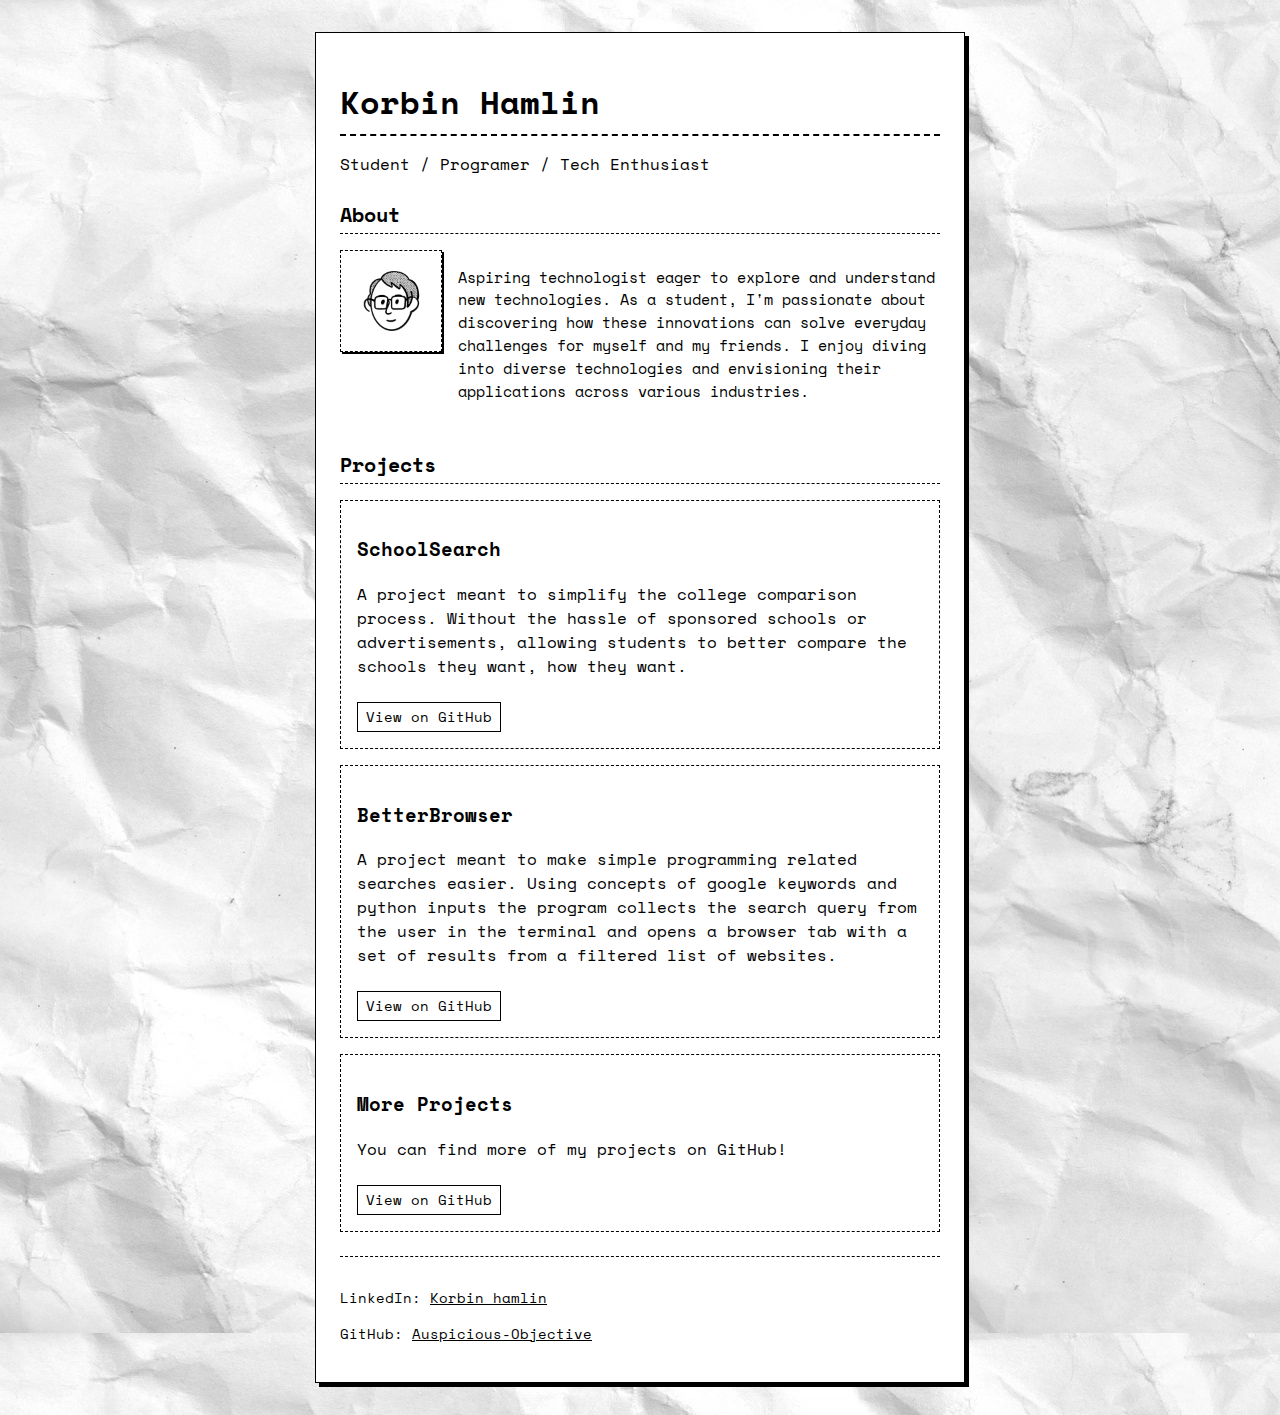
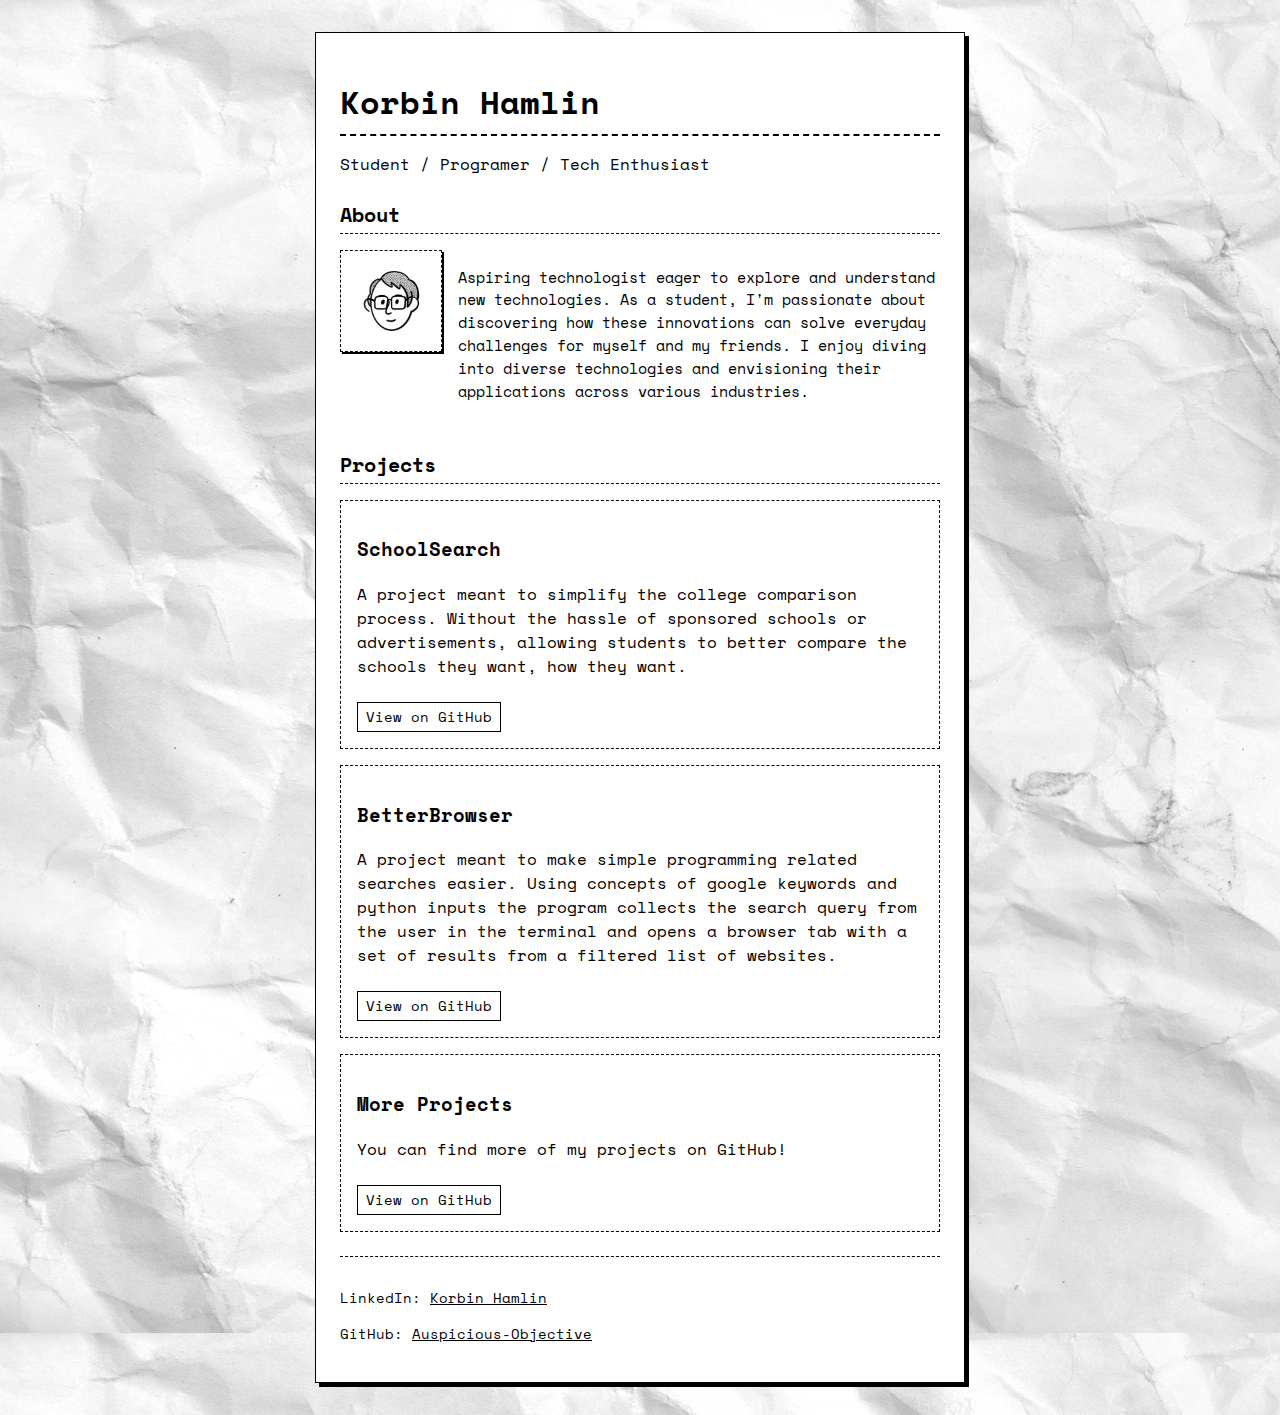
